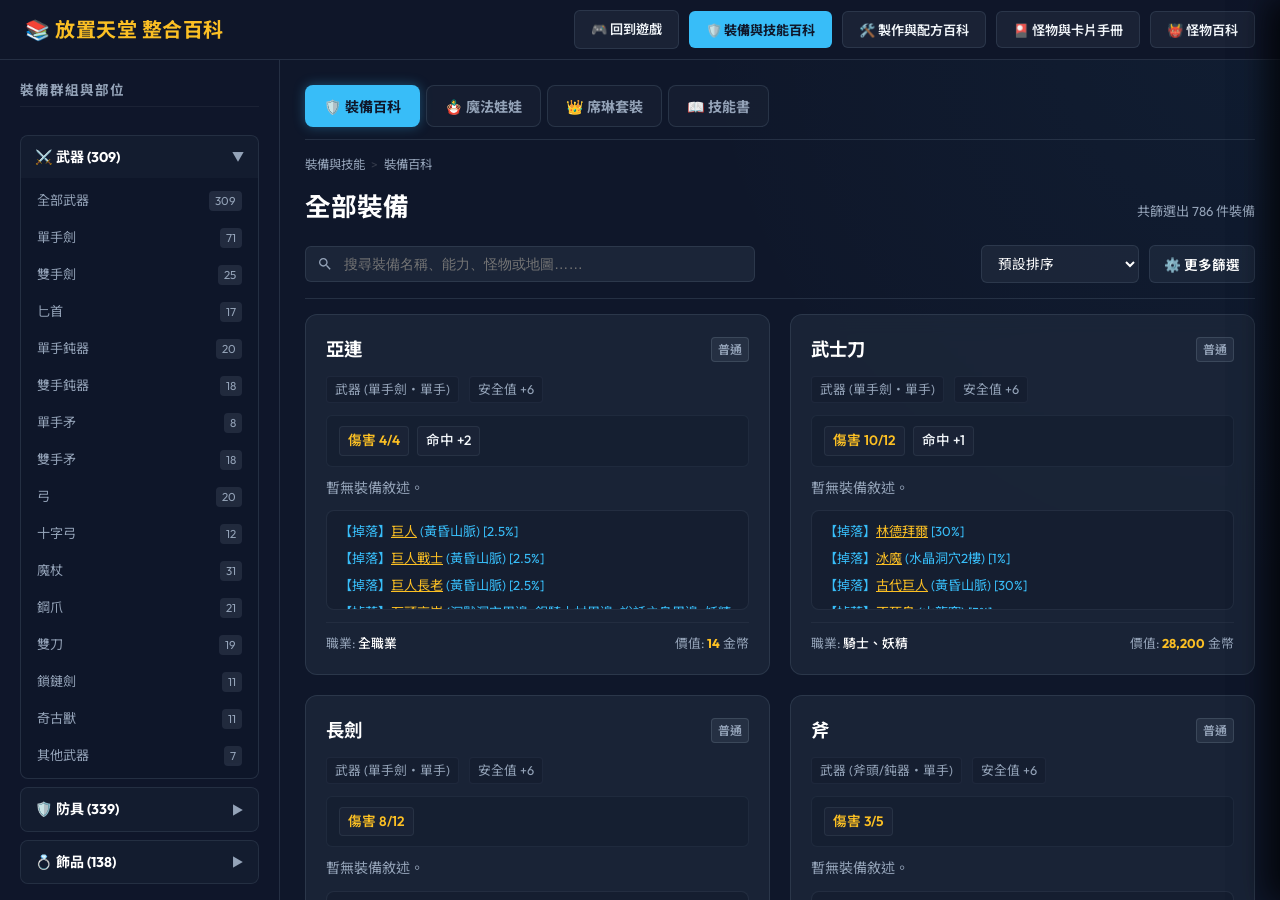
==== wiki.html @ 51f603db "feat(monster): enable monster wiki release candidate" ====
<!DOCTYPE html>
<html lang="zh-TW">
<head>
    <meta charset="UTF-8">
    <meta name="viewport" content="width=device-width, initial-scale=1.0">
    <title>放置天堂 整合百科全書</title>
    <link href="https://fonts.googleapis.com/css2?family=Outfit:wght@300;400;600;700&family=Noto+Sans+TC:wght@300;400;500;700&display=swap" rel="stylesheet">
    <style>

        :root {
            --bg-color: #0f172a;
            --panel-bg: rgba(30, 41, 59, 0.75);
            --border-color: rgba(71, 85, 105, 0.4);
            --text-color: #f1f5f9;
            --text-secondary: #94a3b8;
            --accent-gold: #fbbf24;
            --accent-relic: #38bdf8;
            --accent-legendary: #ea580c;
            --accent-skillbk: #a855f7;
            --accent-green: #34d399;
            --accent-blue: #38bdf8;
            --accent-rose: #f43f5e;
            --sidebar-width: 280px;
        }

        * {
            box-sizing: border-box;
            margin: 0;
            padding: 0;
        }

        body {
            font-family: 'Outfit', 'Noto Sans TC', sans-serif;
            background-color: var(--bg-color);
            color: var(--text-color);
            line-height: 1.6;
            display: flex;
            flex-direction: column;
            height: 100vh;
            overflow: hidden;
            background-image: radial-gradient(circle at top right, rgba(56, 189, 248, 0.04), transparent 600px);
        }

        /* Nav Header styles */
        .nav-header {
            height: 60px;
            background-color: rgba(15, 23, 42, 0.95);
            border-bottom: 1px solid var(--border-color);
            display: flex;
            justify-content: space-between;
            align-items: center;
            padding: 0 25px;
            flex-shrink: 0;
            z-index: 100;
        }

        .nav-header .brand {
            font-size: 1.25rem;
            font-weight: 700;
            color: var(--accent-gold);
            letter-spacing: 0.5px;
        }

        .nav-header .nav-links {
            display: flex;
            gap: 10px;
            align-items: center;
        }

        .nav-header .nav-btn {
            padding: 8px 16px;
            font-size: 0.82rem;
            font-weight: 600;
            text-decoration: none;
            background-color: rgba(71, 85, 105, 0.2);
            color: #f1f5f9;
            border-radius: 6px;
            border: 1px solid rgba(71, 85, 105, 0.4);
            display: inline-block;
            cursor: pointer;
            transition: all 0.2s;
            font-family: inherit;
        }

        .nav-header .nav-btn:hover {
            background-color: rgba(71, 85, 105, 0.4);
            border-color: rgba(71, 85, 105, 0.6);
        }

        .nav-header .nav-btn.active-tab-btn {
            background-color: var(--accent-blue);
            color: #0f172a;
            border-color: transparent;
            font-weight: 700;
        }

        /* Tab Pane styles */
        .tab-pane {
            display: none;
            height: calc(100vh - 60px);
            width: 100%;
            overflow: hidden;
        }

        .tab-pane.active {
            display: flex;
        }

        /* Common Wiki layout inside tabs */
        .wiki-container {
            display: flex;
            width: 100%;
            height: 100%;
        }

        /* Sidebar styles */
        aside.sidebar {
            width: var(--sidebar-width);
            background-color: rgba(15, 23, 42, 0.6);
            border-right: 1px solid var(--border-color);
            display: flex;
            flex-direction: column;
            height: 100%;
            overflow-y: auto;
            flex-shrink: 0;
            padding: 20px;
            gap: 20px;
            transition: all 0.3s ease;
        }

        .sidebar-title {
            font-size: 0.85rem;
            text-transform: uppercase;
            letter-spacing: 1px;
            color: var(--text-secondary);
            font-weight: 700;
            margin-bottom: 8px;
            border-bottom: 1px solid rgba(255, 255, 255, 0.05);
            padding-bottom: 4px;
        }

        /* Main Content styles */
        main.content-area {
            flex-grow: 1;
            padding: 25px;
            overflow-y: auto;
            height: 100%;
            display: flex;
            flex-direction: column;
        }

        .header-bar {
            display: flex;
            flex-direction: column;
            margin-bottom: 15px;
            border-bottom: 1px solid var(--border-color);
            padding-bottom: 15px;
            flex-shrink: 0;
            gap: 12px;
        }

        .breadcrumb {
            font-size: 0.78rem;
            color: var(--text-secondary);
            display: flex;
            align-items: center;
            gap: 6px;
        }

        .breadcrumb span.separator {
            color: rgba(255, 255, 255, 0.15);
        }

        .breadcrumb a {
            color: var(--text-secondary);
            text-decoration: none;
            cursor: pointer;
            transition: color 0.2s;
        }

        .breadcrumb a:hover {
            color: var(--accent-blue);
        }

        .breadcrumb span.current {
            color: var(--accent-blue);
            font-weight: 600;
        }

        .wiki-header-title {
            display: flex;
            justify-content: space-between;
            align-items: baseline;
            flex-wrap: wrap;
            gap: 10px;
        }

        .wiki-header-title h2 {
            font-size: 1.6rem;
            color: #fff;
            font-weight: 700;
        }

        .wiki-header-title span {
            font-size: 0.82rem;
            color: var(--text-secondary);
        }

        /* Search & Sort controls */
        .search-sort-bar {
            display: flex;
            justify-content: space-between;
            align-items: center;
            gap: 15px;
            flex-wrap: wrap;
            width: 100%;
            margin-top: 5px;
        }

        .search-box {
            position: relative;
            flex-grow: 1;
            max-width: 450px;
            min-width: 280px;
        }

        .search-box input {
            width: 100%;
            padding: 9px 12px;
            padding-left: 38px;
            background-color: rgba(30, 41, 59, 0.85);
            border: 1px solid var(--border-color);
            border-radius: 6px;
            color: #fff;
            font-size: 0.9rem;
            outline: none;
            transition: all 0.3s ease;
        }

        .search-box input:focus {
            border-color: var(--accent-blue);
            box-shadow: 0 0 8px rgba(56, 189, 248, 0.2);
        }

        .search-box svg {
            position: absolute;
            left: 12px;
            top: 50%;
            transform: translateY(-50%);
            fill: var(--text-secondary);
            width: 16px;
            height: 16px;
        }

        .sort-filter-controls {
            display: flex;
            gap: 10px;
            align-items: center;
        }

        .sort-select {
            padding: 8px 12px;
            background-color: rgba(30, 41, 59, 0.85);
            border: 1px solid var(--border-color);
            border-radius: 6px;
            color: #fff;
            font-size: 0.85rem;
            outline: none;
            cursor: pointer;
            transition: all 0.2s;
            font-family: inherit;
        }

        .sort-select:focus {
            border-color: var(--accent-blue);
        }

        .more-filter-btn {
            padding: 8px 14px;
            background-color: rgba(71, 85, 105, 0.2);
            border: 1px solid var(--border-color);
            border-radius: 6px;
            color: #fff;
            font-size: 0.85rem;
            font-weight: 600;
            cursor: pointer;
            transition: all 0.2s;
            display: flex;
            align-items: center;
            gap: 6px;
            font-family: inherit;
        }

        .more-filter-btn:hover {
            background-color: rgba(71, 85, 105, 0.4);
            border-color: var(--accent-blue);
        }

        /* Active Filter Chips Container */
        .active-filters-bar {
            display: flex;
            flex-wrap: wrap;
            align-items: center;
            gap: 8px;
            background-color: rgba(30, 41, 59, 0.35);
            border: 1px solid var(--border-color);
            border-radius: 8px;
            padding: 8px 12px;
            margin-top: 5px;
        }

        .active-filters-tags {
            display: flex;
            flex-wrap: wrap;
            gap: 6px;
        }

        .filter-chip {
            display: inline-flex;
            align-items: center;
            gap: 6px;
            background-color: rgba(56, 189, 248, 0.1);
            border: 1px solid rgba(56, 189, 248, 0.25);
            color: var(--accent-blue);
            padding: 3px 8px;
            border-radius: 6px;
            font-size: 0.78rem;
            font-weight: 600;
        }

        .filter-chip .remove-btn {
            cursor: pointer;
            font-size: 0.9rem;
            color: var(--text-secondary);
            display: inline-flex;
            align-items: center;
            justify-content: center;
            width: 14px;
            height: 14px;
            border-radius: 50%;
            transition: all 0.2s;
        }

        .filter-chip .remove-btn:hover {
            background-color: rgba(244, 63, 94, 0.2);
            color: var(--accent-rose);
        }

        .clear-all-filters-btn {
            font-size: 0.75rem;
            font-weight: 700;
            color: var(--accent-rose);
            background: transparent;
            border: none;
            cursor: pointer;
            padding: 2px 6px;
            transition: opacity 0.2s;
        }

        .clear-all-filters-btn:hover {
            opacity: 0.8;
            text-decoration: underline;
        }

        /* Category tabs switcher */
        .wiki-category-tabs {
            display: flex;
            gap: 6px;
            border-bottom: 1px solid var(--border-color);
            padding-bottom: 12px;
            margin-bottom: 15px;
            flex-wrap: wrap;
        }

        .category-btn {
            padding: 10px 18px;
            font-size: 0.88rem;
            font-weight: 700;
            background-color: rgba(30, 41, 59, 0.4);
            border: 1px solid var(--border-color);
            color: var(--text-secondary);
            border-radius: 8px;
            cursor: pointer;
            transition: all 0.2s ease;
            display: flex;
            align-items: center;
            gap: 8px;
            font-family: inherit;
        }

        .category-btn:hover {
            background-color: rgba(30, 41, 59, 0.8);
            color: #fff;
        }

        .category-btn.active {
            background-color: var(--accent-blue);
            color: #0f172a;
            border-color: transparent;
            box-shadow: 0 0 12px rgba(56, 189, 248, 0.35);
        }

        /* Sidebar Accordion Styles */
        .accordion-item {
            border: 1px solid var(--border-color);
            border-radius: 8px;
            background-color: rgba(15, 23, 42, 0.3);
            margin-bottom: 8px;
            overflow: hidden;
        }

        .accordion-header {
            padding: 10px 14px;
            display: flex;
            justify-content: space-between;
            align-items: center;
            cursor: pointer;
            font-weight: 700;
            color: #fff;
            background-color: rgba(30, 41, 59, 0.35);
            transition: background-color 0.2s ease;
            font-size: 0.88rem;
        }

        .accordion-header:hover {
            background-color: rgba(30, 41, 59, 0.6);
        }

        .accordion-header .chevron {
            font-size: 0.75rem;
            transition: transform 0.2s ease;
            color: var(--text-secondary);
        }

        .accordion-item.collapsed .accordion-content {
            display: none;
        }

        .accordion-item.collapsed .chevron {
            transform: rotate(-90deg);
        }

        .accordion-content {
            padding: 4px 0;
        }

        .accordion-content .subcat-item {
            padding: 8px 16px;
            font-size: 0.82rem;
            color: var(--text-secondary);
            cursor: pointer;
            transition: all 0.2s ease;
            display: flex;
            justify-content: space-between;
            align-items: center;
        }

        .accordion-content .subcat-item:hover {
            background-color: rgba(30, 41, 59, 0.4);
            color: #fff;
        }

        .accordion-content .subcat-item.active {
            background-color: rgba(56, 189, 248, 0.1);
            color: var(--accent-blue);
            font-weight: 600;
        }

        .accordion-content .subcat-item-count {
            font-size: 0.72rem;
            background-color: rgba(148, 163, 184, 0.15);
            color: var(--text-secondary);
            padding: 1px 6px;
            border-radius: 4px;
        }

        /* Nested Accordion Inside Armor (for offhand) */
        .accordion-nested-item {
            border-top: 1px dashed rgba(71, 85, 105, 0.2);
            margin-top: 4px;
        }

        .accordion-nested-header {
            padding: 8px 16px;
            cursor: pointer;
            font-weight: 600;
            font-size: 0.8rem;
            color: var(--text-secondary);
            display: flex;
            justify-content: space-between;
            align-items: center;
            transition: color 0.2s;
        }

        .accordion-nested-header:hover {
            color: #fff;
        }

        .accordion-nested-header .chevron {
            font-size: 0.7rem;
            transition: transform 0.2s ease;
        }

        .accordion-nested-item.collapsed .accordion-nested-content {
            display: none;
        }

        .accordion-nested-item.collapsed .chevron {
            transform: rotate(-90deg);
        }

        .accordion-nested-content {
            padding-bottom: 4px;
        }

        .accordion-nested-content .subcat-item {
            padding-left: 28px;
        }

        /* Class Checkboxes */
        .class-checkbox-group {
            display: flex;
            flex-direction: column;
            gap: 8px;
            background-color: rgba(15, 23, 42, 0.2);
            border: 1px solid var(--border-color);
            border-radius: 8px;
            padding: 12px;
        }

        .class-checkbox-label {
            display: flex;
            align-items: center;
            gap: 10px;
            cursor: pointer;
            font-size: 0.85rem;
            color: var(--text-secondary);
            transition: color 0.2s;
            user-select: none;
        }

        .class-checkbox-label:hover {
            color: #fff;
        }

        .class-checkbox-label input[type="checkbox"] {
            appearance: none;
            width: 16px;
            height: 16px;
            border: 1px solid var(--border-color);
            border-radius: 4px;
            outline: none;
            background-color: rgba(15, 23, 42, 0.5);
            cursor: pointer;
            position: relative;
            transition: all 0.2s;
        }

        .class-checkbox-label input[type="checkbox"]:checked {
            background-color: var(--accent-blue);
            border-color: transparent;
        }

        .class-checkbox-label input[type="checkbox"]:checked::after {
            content: '✓';
            position: absolute;
            top: 50%;
            left: 50%;
            transform: translate(-50%, -50%);
            color: #0f172a;
            font-size: 0.75rem;
            font-weight: 900;
        }

        /* Drawer overlay & structure for Advanced Filters */
        .drawer-overlay {
            position: fixed;
            top: 0;
            left: 0;
            width: 100%;
            height: 100%;
            background-color: rgba(2, 6, 23, 0.7);
            z-index: 1000;
            opacity: 0;
            visibility: hidden;
            transition: all 0.3s ease;
        }

        .drawer-overlay.active {
            opacity: 1;
            visibility: visible;
        }

        .drawer {
            position: fixed;
            top: 0;
            right: -450px;
            width: 450px;
            height: 100%;
            background-color: rgba(15, 23, 42, 0.95);
            border-left: 1px solid var(--border-color);
            box-shadow: -10px 0 30px rgba(0, 0, 0, 0.5);
            z-index: 1001;
            transition: all 0.3s cubic-bezier(0.16, 1, 0.3, 1);
            display: flex;
            flex-direction: column;
            backdrop-filter: blur(15px);
        }

        .drawer.active {
            right: 0;
        }

        .drawer-header {
            padding: 20px;
            border-bottom: 1px solid var(--border-color);
            display: flex;
            justify-content: space-between;
            align-items: center;
        }

        .drawer-title {
            font-size: 1.1rem;
            font-weight: 700;
            color: var(--accent-gold);
        }

        .drawer-close {
            cursor: pointer;
            font-size: 1.5rem;
            color: var(--text-secondary);
            transition: color 0.2s;
        }

        .drawer-close:hover {
            color: #fff;
        }

        .drawer-content {
            padding: 20px;
            overflow-y: auto;
            flex-grow: 1;
        }

        /* Advanced Filter Section inside Drawer */
        .filter-section {
            margin-bottom: 20px;
        }

        .filter-section-title {
            font-size: 0.88rem;
            font-weight: 700;
            color: #fff;
            margin-bottom: 10px;
            display: flex;
            justify-content: space-between;
            align-items: center;
        }

        .filter-options-grid {
            display: grid;
            grid-template-columns: repeat(2, 1fr);
            gap: 8px;
        }

        .filter-option-label {
            display: flex;
            align-items: center;
            gap: 8px;
            cursor: pointer;
            font-size: 0.82rem;
            color: var(--text-secondary);
            user-select: none;
            transition: color 0.2s;
        }

        .filter-option-label:hover {
            color: #fff;
        }

        .filter-option-label input {
            appearance: none;
            width: 14px;
            height: 14px;
            border: 1px solid var(--border-color);
            border-radius: 3px;
            outline: none;
            background-color: rgba(15, 23, 42, 0.5);
            cursor: pointer;
            position: relative;
        }

        .filter-option-label input:checked {
            background-color: var(--accent-blue);
            border-color: transparent;
        }

        .filter-option-label input:checked::after {
            content: '✓';
            position: absolute;
            top: 50%;
            left: 50%;
            transform: translate(-50%, -50%);
            color: #0f172a;
            font-size: 0.68rem;
            font-weight: 900;
        }

        /* Equip grid & cards styling */
        #tab-content-equip .equip-grid {
            display: grid;
            grid-template-columns: repeat(auto-fill, minmax(360px, 1fr));
            gap: 20px;
        }

        #tab-content-equip .equip-card {
            background-color: var(--panel-bg);
            border: 1px solid var(--border-color);
            border-radius: 12px;
            padding: 20px;
            display: flex;
            flex-direction: column;
            gap: 12px;
            backdrop-filter: blur(10px);
            transition: all 0.2s ease;
            position: relative;
            cursor: pointer;
        }

        #tab-content-equip .equip-card:hover {
            transform: translateY(-2px);
            box-shadow: 0 8px 24px rgba(0, 0, 0, 0.4);
            border-color: rgba(56, 189, 248, 0.6);
        }

        #tab-content-equip .equip-card.legendary {
            border-color: var(--accent-legendary);
            box-shadow: 0 4px 15px rgba(234, 88, 12, 0.1);
        }
        #tab-content-equip .equip-card.legendary:hover {
            border-color: #f97316;
            box-shadow: 0 4px 20px rgba(234, 88, 12, 0.25);
        }

        #tab-content-equip .equip-card.relic {
            border-color: var(--accent-relic);
            box-shadow: 0 4px 15px rgba(56, 189, 248, 0.1);
        }
        #tab-content-equip .equip-card.relic:hover {
            border-color: #0ea5e9;
            box-shadow: 0 4px 20px rgba(56, 189, 248, 0.25);
        }

        #tab-content-equip .equip-card.skillbk {
            border-color: rgba(168, 85, 247, 0.5);
            box-shadow: 0 4px 15px rgba(168, 85, 247, 0.1);
        }
        #tab-content-equip .equip-card.skillbk:hover {
            border-color: #a855f7;
            box-shadow: 0 4px 20px rgba(168, 85, 247, 0.25);
        }

        #tab-content-equip .equip-card.legendary .equip-name {
            color: #f97316;
            text-shadow: 0 0 10px rgba(249, 115, 22, 0.2);
        }

        #tab-content-equip .equip-card.relic .equip-name {
            color: var(--accent-relic);
            text-shadow: 0 0 10px rgba(56, 189, 248, 0.2);
        }

        #tab-content-equip .equip-card.skillbk .equip-name {
            color: #c084fc;
            text-shadow: 0 0 10px rgba(168, 85, 247, 0.2);
        }

        #tab-content-equip .equip-name {
            font-size: 1.15rem;
            font-weight: 700;
            color: #fff;
        }

        #tab-content-equip .equip-header {
            display: flex;
            justify-content: space-between;
            align-items: center;
        }

        #tab-content-equip .badge {
            display: inline-block;
            padding: 2px 6px;
            font-size: 0.75rem;
            border-radius: 4px;
            font-weight: 600;
        }

        #tab-content-equip .badge.rarity-legendary { background-color: rgba(234, 88, 12, 0.15); color: #f97316; border: 1px solid rgba(234, 88, 12, 0.3); }
        #tab-content-equip .badge.rarity-relic { background-color: rgba(56, 189, 248, 0.15); color: var(--accent-relic); border: 1px solid rgba(56, 189, 248, 0.3); }
        #tab-content-equip .badge.rarity-skillbk { background-color: rgba(168, 85, 247, 0.15); color: #c084fc; border: 1px solid rgba(168, 85, 247, 0.3); }
        #tab-content-equip .badge.rarity-common { background-color: rgba(148, 163, 184, 0.1); color: var(--text-secondary); border: 1px solid rgba(148, 163, 184, 0.2); }

        #tab-content-equip .equip-meta {
            display: flex;
            gap: 10px;
            font-size: 0.8rem;
            color: var(--text-secondary);
        }

        #tab-content-equip .meta-tag {
            background-color: rgba(15, 23, 42, 0.4);
            padding: 2px 8px;
            border-radius: 4px;
            border: 1px solid rgba(71, 85, 105, 0.2);
        }

        #tab-content-equip .equip-stats {
            background-color: rgba(15, 23, 42, 0.3);
            border: 1px solid rgba(71, 85, 105, 0.2);
            border-radius: 6px;
            padding: 10px 12px;
            display: flex;
            flex-wrap: wrap;
            gap: 8px;
            font-size: 0.85rem;
        }

        #tab-content-equip .stat-badge {
            background-color: rgba(30, 41, 59, 0.6);
            border: 1px solid rgba(71, 85, 105, 0.3);
            padding: 3px 8px;
            border-radius: 4px;
            font-weight: 500;
        }

        #tab-content-equip .stat-badge.main {
            color: var(--accent-gold);
            font-weight: 600;
        }

        #tab-content-equip .equip-desc {
            font-size: 0.88rem;
            color: var(--text-secondary);
            line-height: 1.4;
        }

        #tab-content-equip .equip-sources {
            background-color: rgba(15, 23, 42, 0.4);
            border: 1px solid rgba(71, 85, 105, 0.3);
            border-radius: 8px;
            padding: 10px 12px;
            font-size: 0.82rem;
            color: #38bdf8;
            display: flex;
            flex-direction: column;
            gap: 6px;
            max-height: 100px;
            overflow-y: auto;
        }

        #tab-content-equip .equip-sources::-webkit-scrollbar {
            width: 4px;
        }

        #tab-content-equip .equip-sources::-webkit-scrollbar-track {
            background: transparent;
        }

        #tab-content-equip .equip-sources::-webkit-scrollbar-thumb {
            background: #334155;
            border-radius: 2px;
        }

        #tab-content-equip .equip-footer {
            display: flex;
            justify-content: space-between;
            align-items: center;
            font-size: 0.8rem;
            color: var(--text-secondary);
            border-top: 1px solid rgba(71, 85, 105, 0.2);
            padding-top: 10px;
            margin-top: auto;
        }

        #tab-content-equip .footer-price span {
            color: var(--accent-gold);
            font-weight: 700;
        }

        /* Detail Modal overlay & structure */
        .modal-overlay {
            position: fixed;
            top: 0;
            left: 0;
            width: 100%;
            height: 100%;
            background-color: rgba(2, 6, 23, 0.8);
            z-index: 2000;
            opacity: 0;
            visibility: hidden;
            transition: all 0.3s ease;
        }
        .modal-overlay.active {
            opacity: 1;
            visibility: visible;
        }
        .detail-modal {
            position: fixed;
            top: 50%;
            left: 50%;
            transform: translate(-50%, -50%) scale(0.9);
            width: 600px;
            max-width: 90%;
            max-height: 85vh;
            background-color: rgba(15, 23, 42, 0.95);
            border: 1px solid var(--border-color);
            box-shadow: 0 20px 50px rgba(0, 0, 0, 0.8);
            z-index: 2001;
            border-radius: 12px;
            transition: all 0.3s cubic-bezier(0.16, 1, 0.3, 1);
            opacity: 0;
            visibility: hidden;
            display: flex;
            flex-direction: column;
            backdrop-filter: blur(20px);
        }
        .detail-modal.active {
            transform: translate(-50%, -50%) scale(1);
            opacity: 1;
            visibility: visible;
        }
        .modal-header {
            padding: 20px;
            border-bottom: 1px solid var(--border-color);
            display: flex;
            justify-content: space-between;
            align-items: center;
        }
        .modal-title {
            font-size: 1.25rem;
            font-weight: 700;
            color: #fff;
        }
        .modal-close {
            cursor: pointer;
            font-size: 1.5rem;
            color: var(--text-secondary);
            transition: color 0.2s;
        }
        .modal-close:hover {
            color: #fff;
        }
        .modal-content {
            padding: 20px;
            overflow-y: auto;
            flex-grow: 1;
            display: flex;
            flex-direction: column;
            gap: 15px;
        }

        /* Shilen Set Cards Special Styling */
        .set-parts-grid {
            display: grid;
            grid-template-columns: repeat(2, 1fr);
            gap: 8px;
            background-color: rgba(15, 23, 42, 0.25);
            border: 1px solid var(--border-color);
            border-radius: 8px;
            padding: 10px;
            margin-top: 6px;
        }
        .set-part-checkbox {
            display: flex;
            align-items: center;
            gap: 8px;
            font-size: 0.8rem;
            color: var(--text-secondary);
            cursor: pointer;
            user-select: none;
        }
        .set-part-checkbox.owned {
            color: var(--accent-gold);
            font-weight: 600;
        }
        .set-part-checkbox input {
            cursor: pointer;
        }
        .set-bonuses-box {
            font-size: 0.82rem;
            color: var(--text-secondary);
            line-height: 1.4;
            display: flex;
            flex-direction: column;
            gap: 4px;
        }
        .set-bonus-item.active-bonus {
            color: var(--accent-gold);
            font-weight: bold;
            background-color: rgba(251, 191, 36, 0.08);
            border: 1px solid rgba(251, 191, 36, 0.15);
            padding: 2px 6px;
            border-radius: 4px;
        }

        /* Mobile drawer toggle */
        .mobile-filter-bar {
            display: none;
            width: 100%;
            gap: 8px;
            margin-bottom: 12px;
        }
        .mobile-tab-btn {
            flex: 1;
            padding: 8px;
            background-color: rgba(30, 41, 59, 0.7);
            border: 1px solid var(--border-color);
            border-radius: 6px;
            color: #fff;
            font-size: 0.85rem;
            font-weight: 600;
            cursor: pointer;
        }

        @media (max-width: 1024px) {
            aside.sidebar {
                position: fixed;
                top: 60px;
                left: -300px;
                width: 300px;
                height: calc(100vh - 60px);
                z-index: 500;
                background-color: rgba(15, 23, 42, 0.98);
                box-shadow: 10px 0 30px rgba(0, 0, 0, 0.5);
            }
            aside.sidebar.active {
                left: 0;
            }
            .mobile-filter-bar {
                display: flex;
            }
            #tab-content-equip .equip-grid {
                grid-template-columns: repeat(auto-fill, minmax(320px, 1fr));
            }
        }

        @media (max-width: 640px) {
            #tab-content-equip .equip-grid {
                grid-template-columns: 1fr;
            }
            .nav-header .brand {
                font-size: 1.05rem;
            }
            .nav-header .nav-links {
                gap: 5px;
            }
            .nav-header .nav-btn {
                padding: 6px 10px;
                font-size: 0.75rem;
            }
            .search-sort-bar {
                flex-direction: column;
                align-items: stretch;
            }
            .search-box {
                max-width: 100%;
                width: 100%;
            }
            .sort-filter-controls {
                width: 100%;
            }
            .sort-select {
                flex-grow: 1;
            }
            .active-filters-bar {
                overflow-x: auto;
                white-space: nowrap;
                flex-wrap: nowrap;
            }
            .active-filters-tags {
                flex-wrap: nowrap;
            }
        }
    </style>
</head>
<body>

    <!-- Shared Header Navigation -->
    <header class="nav-header">
        <div class="brand">📚 放置天堂 整合百科</div>
        <div class="nav-links">
            <a href="https://shines871.github.io/idle-lineage-class/" class="nav-btn">🎮 回到遊戲</a>
            <button onclick="switchTab('equip')" id="btn-tab-equip" class="nav-btn active-tab-btn">🛡️ 裝備與技能百科</button>
            <button onclick="switchTab('craft')" id="btn-tab-craft" class="nav-btn">🛠️ 製作與配方百科</button>
            <button onclick="switchTab('cards')" id="btn-tab-cards" class="nav-btn">🎴 怪物與卡片手冊</button>
            <button onclick="switchTab('monster')" id="btn-tab-monster" class="nav-btn" hidden>👹 怪物百科</button>
        </div>
    </header>

    <!-- ------------------ TAB 1: EQUIP WIKI PANE ------------------ -->
    <div id="tab-content-equip" class="tab-pane active">
        <div class="wiki-container">
            <aside class="sidebar" id="wiki-sidebar-pane">
                <!-- Sidebar content will be dynamically generated by JS depending on category -->
            </aside>

            <main class="content-area">
                <!-- Category Switcher Tabs -->
                <div class="wiki-category-tabs">
                    <button class="category-btn active" id="cat-btn-equipment" onclick="setWikiCategory('equipment')">🛡️ 裝備百科</button>
                    <button class="category-btn" id="cat-btn-doll" onclick="setWikiCategory('doll')">🪆 魔法娃娃</button>
                    <button class="category-btn" id="cat-btn-set" onclick="setWikiCategory('set')">👑 席琳套裝</button>
                    <button class="category-btn" id="cat-btn-skillbook" onclick="setWikiCategory('skillbook')">📖 技能書</button>
                </div>

                <!-- Mobile Filter Toggles -->
                <div class="mobile-filter-bar">
                    <button class="mobile-tab-btn" onclick="toggleMobileSidebar(true)">📂 展開分類過濾</button>
                </div>

                <div class="header-bar">
                    <!-- Breadcrumbs -->
                    <div class="breadcrumb" id="wiki-breadcrumbs">
                        <span>裝備百科</span>
                    </div>

                    <!-- Title & Count -->
                    <div class="wiki-header-title">
                        <h2 id="wiki-title-text">全部裝備</h2>
                        <span id="equip-count-display">共載入 0 件項目</span>
                    </div>

                    <!-- Search & Sort Controls -->
                    <div class="search-sort-bar">
                        <div class="search-box">
                            <svg viewBox="0 0 24 24"><path d="M15.5 14h-.79l-.28-.27C15.41 12.59 16 11.11 16 9.5 16 5.91 13.09 3 9.5 3S3 5.91 3 9.5 5.91 16 9.5 16c1.61 0 3.09-.59 4.23-1.57l.27.28v.79l5 4.99L20.49 19l-4.99-5zm-6 0C7.01 14 5 11.99 5 9.5S7.01 5 9.5 5 14 7.01 14 9.5 11.99 14 9.5 14z"/></svg>
                            <input type="text" id="search-equip" placeholder="搜尋裝備名稱、能力、怪物或地圖……" oninput="onSearchInput()">
                        </div>
                        <div class="sort-filter-controls">
                            <select id="equip-sort" class="sort-select" onchange="onSortChange()">
                                <option value="default">預設排序</option>
                                <option value="name_az">名稱 A–Z</option>
                                <option value="rarity_high">稀有度 (高→低)</option>
                                <option value="price_high">基礎價值由高到低</option>
                            </select>
                            <button class="more-filter-btn" id="more-filter-btn" onclick="openAdvancedFilterDrawer()">
                                <span>⚙️ 更多篩選</span>
                            </button>
                        </div>
                    </div>

                    <!-- Active Filter Chips -->
                    <div class="active-filters-bar" id="active-filters-bar" style="display: none;">
                        <div class="active-filters-tags" id="active-filters-tags"></div>
                        <button class="clear-all-filters-btn" onclick="clearAllFilters()">清除全部</button>
                    </div>
                </div>

                <div class="equip-grid" id="equip-items-list">
                    <!-- Cards will load here -->
                </div>
            </main>
        </div>
    </div>

    <!-- Advanced Filter Drawer -->
    <div class="drawer-overlay" id="adv-filter-overlay" onclick="closeAdvancedFilterDrawer()"></div>
    <div class="drawer" id="adv-filter-drawer">
        <div class="drawer-header">
            <span class="drawer-title">⚙️ 進階過濾條件</span>
            <span class="drawer-close" onclick="closeAdvancedFilterDrawer()">&times;</span>
        </div>
        <div class="drawer-content" id="adv-filter-content">
            <!-- Dynamic Advanced Filters -->
        </div>
        <div class="drawer-footer" style="padding: 15px 20px; border-top: 1px solid var(--border-color); display: flex; justify-content: space-between; background-color: rgba(15,23,42,0.95); flex-shrink: 0;">
            <button onclick="resetAdvancedFilters()" style="padding: 8px 15px; border-radius: 6px; border: 1px solid var(--border-color); background: transparent; color: var(--text-secondary); cursor: pointer; font-family: inherit; font-size: 0.85rem;">重設篩選</button>
            <button onclick="applyAdvancedFilters()" style="padding: 8px 20px; border-radius: 6px; background-color: var(--accent-blue); border: none; color: #0f172a; font-weight: 700; cursor: pointer; font-family: inherit; font-size: 0.85rem;">確定套用</button>
        </div>
    </div>

    <!-- Details Modal Overlay -->
    <div class="modal-overlay" id="detail-modal-overlay" onclick="closeDetailModal()"></div>
    <div class="detail-modal" id="detail-modal">
        <div class="modal-header">
            <span class="modal-title" id="detail-modal-title">裝備資料詳情</span>
            <span class="modal-close" onclick="closeDetailModal()">&times;</span>
        </div>
        <div class="modal-content" id="detail-modal-content">
            <!-- Detailed item info -->
        </div>
    </div>
    <!-- ------------------ TAB 2: CRAFT WIKI PANE ------------------ -->
    <div id="tab-content-craft" class="tab-pane">
        <div class="wiki-container">
            <aside class="sidebar">
                <div class="sidebar-title">製作 NPC</div>
                <div style="display: flex; flex-direction: column; gap: 4px; height: 100%; overflow-y: auto;" id="craft-npc-list">
                    <!-- NPC list dynamically generated -->
                </div>
            </aside>

            <main class="content-area">
                <div class="header-bar">
                    <div class="wiki-title">
                        <h2 id="craft-npc-title">製作與配方資料庫</h2>
                        <span id="craft-npc-desc">請從左側選擇製作大師 NPC</span>
                    </div>
                    <div class="search-box">
                        <svg viewBox="0 0 24 24"><path d="M15.5 14h-.79l-.28-.27C15.41 12.59 16 11.11 16 9.5 16 5.91 13.09 3 9.5 3S3 5.91 3 9.5 5.91 16 9.5 16c1.61 0 3.09-.59 4.23-1.57l.27.28v.79l5 4.99L20.49 19l-4.99-5zm-6 0C7.01 14 5 11.99 5 9.5S7.01 5 9.5 5 14 7.01 14 9.5 11.99 14 9.5 14z"/></svg>
                        <input type="text" id="search-craft" placeholder="搜尋配方成品、材料名稱..." oninput="filterCraftRecipes()">
                    </div>
                </div>

                <div class="recipe-list" id="craft-recipes-list">
                    <!-- Recipes will render here -->
                </div>
            </main>
        </div>
    </div>

    <!-- ------------------ TAB 3: CARDS GUIDE PANE ------------------ -->
    <div id="tab-content-cards" class="tab-pane">
        <div class="wiki-container">
            <aside class="sidebar">
                <div class="sidebar-title">卡片收集套裝地區</div>
                <div style="display: flex; flex-direction: column; gap: 4px; height: 100%; overflow-y: auto;" id="cards-region-list">
                    <!-- Card region list dynamically generated -->
                </div>
            </aside>

            <main class="content-area">
                <div class="header-bar">
                    <div class="wiki-title">
                        <h2>怪物與卡片手冊</h2>
                        <span>查看怪物屬性、掉落物與卡片收集屬性加成</span>
                    </div>
                    <div class="search-box">
                        <svg viewBox="0 0 24 24"><path d="M15.5 14h-.79l-.28-.27C15.41 12.59 16 11.11 16 9.5 16 5.91 13.09 3 9.5 3S3 5.91 3 9.5 5.91 16 9.5 16c1.61 0 3.09-.59 4.23-1.57l.27.28v.79l5 4.99L20.49 19l-4.99-5zm-6 0C7.01 14 5 11.99 5 9.5S7.01 5 9.5 5 14 7.01 14 9.5 11.99 14 9.5 14z"/></svg>
                        <input type="text" id="search-cards" placeholder="搜尋怪物、掉落道具或地圖名稱..." oninput="filterCardsGlobal()">
                    </div>
                </div>

                <!-- Regions / Mobs list container -->
                <div id="cards-content-wrapper">
                    <!-- Selected Region Details or Search Results will render here -->
                </div>
            </main>
        </div>
    </div>

    <!-- ------------------ MONSTER WIKI PANE ------------------ -->
    <div id="tab-content-monster" class="tab-pane">
        <div class="wiki-container">
            <aside class="sidebar">
                <div class="sidebar-title">怪物／掉落查詢結果</div>
                <div id="monster-search-results"></div>
            </aside>
            <main class="content-area">
                <div class="header-bar">
                    <div class="wiki-title">
                        <h2>怪物百科</h2>
                        <span>查詢怪物、地圖與遊戲基礎掉落</span>
                    </div>
                    <div class="search-box">
                        <svg viewBox="0 0 24 24"><path d="M15.5 14h-.79l-.28-.27C15.41 12.59 16 11.11 16 9.5 16 5.91 13.09 3 9.5 3S3 5.91 3 9.5 5.91 16 9.5 16c1.61 0 3.09-.59 4.23-1.57l.27.28v.79l5 4.99L20.49 19l-4.99-5zm-6 0C7.01 14 5 11.99 5 9.5S7.01 5 9.5 5 14 7.01 14 9.5 11.99 14 9.5 14z"/></svg>
                        <input type="text" id="search-monster" placeholder="搜尋怪物名稱或 Monster ID">
                    </div>
                </div>
                <div id="monster-search-modes" role="group" aria-label="怪物百科搜尋模式">
                    <button type="button" class="category-btn" data-monster-mode="monster">怪物</button>
                    <button type="button" class="category-btn" data-monster-mode="drop">掉落物</button>
                </div>
                <div class="recipe-list" id="monster-detail">
                    <p>請搜尋並選擇怪物。</p>
                </div>
            </main>
        </div>
    </div>

    <!-- Shared Material Drops Drawer -->
    <div class="drawer-overlay" id="drawer-overlay" onclick="closeDrawer()"></div>
    <div class="drawer" id="drawer">
        <div class="drawer-header">
            <span class="drawer-title" id="drawer-title">材料掉落來源</span>
            <span class="drawer-close" onclick="closeDrawer()">&times;</span>
        </div>
        <div class="drawer-content" id="drawer-content">
            <!-- Dynamic drops -->
        </div>
    </div>

    <!-- Databases embedded from python -->
    <script src="./js/wiki-craft-data.js"></script>
    <script src="./js/wiki-data-core.js"></script>
    <script src="./js/wiki-data-core-craft-adapter.js"></script>
    <script src="./js/wiki-monster-data.js"></script>
    <script src="./js/wiki-monster-view.js"></script>
    <script>
        window.CRAFT_WIKI_PHASE1_ENABLED = false;
        window.WIKI_DATA_CORE_ENABLED = false;
        window.MONSTER_UI_ENABLED = true;

        let craftWikiInitializationPromise = null;
        let legacyCraftWikiInitialized = false;
        let craftPhase1FallbackNoticeShown = false;
        let wikiDataCoreRegistrationPromise = null;

        function setCraftPhase1TestState(mode, ready) {
            const root = document.documentElement;
            root.dataset.craftPhase1Mode = mode;
            root.dataset.craftPhase1Ready = String(ready);
            if (window.CraftWikiData) {
                const state = window.CraftWikiData.getState();
                root.dataset.craftPhase1IndexCounts = JSON.stringify(state.indexCounts);
                root.dataset.craftPhase1OptionalErrors = String(state.optionalErrors.length);
            }
        }

        function isCraftPhase1Enabled() {
            const testValue = new URLSearchParams(window.location.search).get('craftPhase1');
            return window.CRAFT_WIKI_PHASE1_ENABLED === true || testValue === '1';
        }

        function isWikiDataCoreEnabled() {
            const testValue = new URLSearchParams(window.location.search).get('wikiDataCore');
            return window.WIKI_DATA_CORE_ENABLED === true || testValue === '1';
        }

        function isMonsterUIEnabled() {
            return window.MONSTER_UI_ENABLED === true || new URLSearchParams(window.location.search).get('monsterUI') === '1';
        }

        function registerCraftAdapterIfEnabled() {
            if (wikiDataCoreRegistrationPromise) return wikiDataCoreRegistrationPromise;
            wikiDataCoreRegistrationPromise = Promise.resolve().then(() => {
                const root = document.documentElement;
                if (!isWikiDataCoreEnabled()) {
                    root.dataset.wikiDataCoreMode = 'disabled';
                    root.dataset.wikiDataCoreReady = 'false';
                    return false;
                }
                const registered = window.WikiDataCore.registerCraftAdapter(window.CraftWikiData);
                const status = window.WikiDataCore.getDatasetStatus('craft');
                root.dataset.wikiDataCoreMode = registered ? 'craft-adapter' : 'not-ready';
                root.dataset.wikiDataCoreReady = String(status.ready);
                root.dataset.wikiDataCoreRepositories = window.WikiDataCore.listRepositories().join(',');
                root.dataset.wikiDataCoreDiagnostics = String(
                    window.WikiDataCore.diagnostics.count({ dataset: 'craft' })
                );
                return registered;
            });
            return wikiDataCoreRegistrationPromise;
        }

        function initLegacyCraftWikiOnce() {
            if (legacyCraftWikiInitialized) return;
            legacyCraftWikiInitialized = true;
            initCraftWiki();
        }

        function showCraftPhase1FallbackNotice() {
            if (craftPhase1FallbackNoticeShown) return;
            craftPhase1FallbackNoticeShown = true;
            const description = document.getElementById('craft-npc-desc');
            if (description) {
                description.textContent += ' | 目前資料載入失敗，已切換回舊版製作資料顯示。';
            }
        }

        function initCraftWikiWithFallback() {
            if (craftWikiInitializationPromise) return craftWikiInitializationPromise;
            craftWikiInitializationPromise = (async () => {
                if (!isCraftPhase1Enabled()) {
                    initLegacyCraftWikiOnce();
                    setCraftPhase1TestState('legacy', false);
                    return { mode: 'legacy', ready: false };
                }
                try {
                    const ready = await window.CraftWikiData.load();
                    initLegacyCraftWikiOnce();
                    if (!ready) {
                        showCraftPhase1FallbackNotice();
                        setCraftPhase1TestState('fallback', false);
                        return { mode: 'fallback', ready: false };
                    }
                    setCraftPhase1TestState('phase1-data-only', true);
                    return { mode: 'phase1-data-only', ready: true };
                } catch (error) {
                    console.error('CraftWikiData: initialization failed', error);
                    initLegacyCraftWikiOnce();
                    showCraftPhase1FallbackNotice();
                    setCraftPhase1TestState('fallback', false);
                    return { mode: 'fallback', ready: false };
                }
            })();
            return craftWikiInitializationPromise;
        }
        const CRAFT_DATA = {"CRAFT_RECIPES": {"npc_sebas": [{"result": "acc_ring_magic", "yield": 1, "req": [{"id": "mat_unicorn_horn", "cnt": 5}, {"id": "mat_moonlight_breath", "cnt": 1}, {"id": "new_item_164", "cnt": 50}, {"id": "new_item_150", "cnt": 30}, {"id": "new_item_159", "cnt": 5}, {"id": "new_item_156", "cnt": 5}, {"id": "new_item_162", "cnt": 5}, {"id": "new_item_153", "cnt": 5}, {"id": "gold", "cnt": 2000000}]}, {"result": "acc_ring_str", "yield": 1, "req": [{"id": "mat_unicorn_horn", "cnt": 5}, {"id": "mat_moonlight_breath", "cnt": 1}, {"id": "new_item_164", "cnt": 50}, {"id": "new_item_150", "cnt": 30}, {"id": "new_item_159", "cnt": 5}, {"id": "new_item_156", "cnt": 5}, {"id": "new_item_162", "cnt": 5}, {"id": "new_item_153", "cnt": 5}, {"id": "gold", "cnt": 2000000}]}, {"result": "acc_ring_dex", "yield": 1, "req": [{"id": "mat_unicorn_horn", "cnt": 5}, {"id": "mat_moonlight_breath", "cnt": 1}, {"id": "new_item_164", "cnt": 50}, {"id": "new_item_150", "cnt": 30}, {"id": "new_item_159", "cnt": 5}, {"id": "new_item_156", "cnt": 5}, {"id": "new_item_162", "cnt": 5}, {"id": "new_item_153", "cnt": 5}, {"id": "gold", "cnt": 2000000}]}, {"result": "acc_ring_int", "yield": 1, "req": [{"id": "mat_unicorn_horn", "cnt": 5}, {"id": "mat_moonlight_breath", "cnt": 1}, {"id": "new_item_164", "cnt": 50}, {"id": "new_item_150", "cnt": 30}, {"id": "new_item_159", "cnt": 5}, {"id": "new_item_156", "cnt": 5}, {"id": "new_item_162", "cnt": 5}, {"id": "new_item_153", "cnt": 5}, {"id": "gold", "cnt": 2000000}]}, {"result": "acc_belt_fire", "yield": 1, "req": [{"id": "new_item_181", "cnt": 1}, {"id": "new_item_192", "cnt": 3}, {"id": "new_item_165", "cnt": 5}]}, {"result": "acc_belt_water", "yield": 1, "req": [{"id": "new_item_181", "cnt": 1}, {"id": "new_item_190", "cnt": 3}, {"id": "new_item_165", "cnt": 5}]}, {"result": "acc_belt_earth", "yield": 1, "req": [{"id": "new_item_181", "cnt": 1}, {"id": "new_item_191", "cnt": 3}, {"id": "new_item_165", "cnt": 5}]}, {"result": "acc_belt_wind", "yield": 1, "req": [{"id": "new_item_181", "cnt": 1}, {"id": "new_item_193", "cnt": 3}, {"id": "new_item_165", "cnt": 5}]}], "npc_kororanz": [{"result": "mat_rasta_codex", "yield": 1, "req": [{"id": "mat_history_1", "cnt": 1}, {"id": "mat_history_2", "cnt": 1}, {"id": "mat_history_3", "cnt": 1}, {"id": "mat_history_4", "cnt": 1}, {"id": "mat_history_5", "cnt": 1}, {"id": "mat_history_6", "cnt": 1}, {"id": "mat_history_7", "cnt": 1}, {"id": "mat_history_8", "cnt": 1}]}, {"result": "wpn_emperor_blade", "yield": 1, "req": [{"id": "mat_rasta_codex", "cnt": 1}, {"id": "wpn_official_2h", "cnt": 1}, {"id": "mat_blackmithril_plate", "cnt": 10}, {"id": "mat_black_powder", "cnt": 50}, {"id": "mat_holy_relic", "cnt": 100}, {"id": "mat_black_blood", "cnt": 50}]}, {"result": "wpn_windblade_dagger", "yield": 1, "req": [{"id": "mat_rasta_codex", "cnt": 1}, {"id": "wpn_official_blade", "cnt": 1}, {"id": "mat_blackmithril_plate", "cnt": 10}, {"id": "mat_black_powder", "cnt": 50}, {"id": "mat_holy_relic", "cnt": 100}, {"id": "mat_black_blood", "cnt": 50}]}, {"result": "wpn_redshadow_dual", "yield": 1, "req": [{"id": "mat_rasta_codex", "cnt": 1}, {"id": "wpn_assassin_mark", "cnt": 1}, {"id": "mat_blackmithril_plate", "cnt": 10}, {"id": "mat_black_powder", "cnt": 50}, {"id": "mat_holy_relic", "cnt": 100}, {"id": "mat_black_blood", "cnt": 50}]}, {"result": "wpn_beastking_claw", "yield": 1, "req": [{"id": "mat_rasta_codex", "cnt": 1}, {"id": "wpn_baranka_claw", "cnt": 1}, {"id": "mat_blackmithril_plate", "cnt": 10}, {"id": "mat_black_powder", "cnt": 50}, {"id": "mat_holy_relic", "cnt": 100}, {"id": "mat_black_blood", "cnt": 50}]}, {"result": "wpn_holycrystal_wand", "yield": 1, "req": [{"id": "mat_rasta_codex", "cnt": 1}, {"id": "wpn_priest_wand", "cnt": 1}, {"id": "mat_blackmithril_plate", "cnt": 10}, {"id": "mat_black_powder", "cnt": 50}, {"id": "mat_holy_relic", "cnt": 100}, {"id": "mat_black_blood", "cnt": 50}]}], "npc_david": [{"result": "acc_icequeen_ear_1", "yield": 1, "req": [{"id": "acc_icequeen_ear_0", "cnt": 1}, {"id": "mat_ice_crystal", "cnt": 1}]}, {"result": "acc_icequeen_ear_2", "yield": 1, "req": [{"id": "acc_icequeen_ear_1", "cnt": 1}, {"id": "mat_ice_crystal", "cnt": 1}]}, {"result": "acc_icequeen_ear_3", "yield": 1, "req": [{"id": "acc_icequeen_ear_2", "cnt": 1}, {"id": "mat_ice_crystal", "cnt": 1}]}, {"result": "acc_icequeen_ear_4", "yield": 1, "req": [{"id": "acc_icequeen_ear_3", "cnt": 1}, {"id": "mat_ice_crystal", "cnt": 1}]}, {"result": "acc_icequeen_ear_5", "yield": 1, "req": [{"id": "acc_icequeen_ear_4", "cnt": 1}, {"id": "mat_ice_crystal", "cnt": 1}]}, {"result": "acc_icequeen_ear_6", "yield": 1, "req": [{"id": "acc_icequeen_ear_5", "cnt": 1}, {"id": "mat_ice_crystal", "cnt": 1}]}, {"result": "acc_icequeen_ear_7", "yield": 1, "req": [{"id": "acc_icequeen_ear_6", "cnt": 1}, {"id": "mat_ice_crystal", "cnt": 1}]}, {"result": "acc_icequeen_ear_8_str", "yield": 1, "req": [{"id": "acc_icequeen_ear_7", "cnt": 1}, {"id": "mat_ice_crystal", "cnt": 1}]}, {"result": "acc_icequeen_ear_8_dex", "yield": 1, "req": [{"id": "acc_icequeen_ear_7", "cnt": 1}, {"id": "mat_ice_crystal", "cnt": 1}]}, {"result": "acc_icequeen_ear_8_int", "yield": 1, "req": [{"id": "acc_icequeen_ear_7", "cnt": 1}, {"id": "mat_ice_crystal", "cnt": 1}]}, {"result": "acc_icequeen_ear_8_con", "yield": 1, "req": [{"id": "acc_icequeen_ear_7", "cnt": 1}, {"id": "mat_ice_crystal", "cnt": 1}]}, {"result": "acc_icequeen_ear_8_wis", "yield": 1, "req": [{"id": "acc_icequeen_ear_7", "cnt": 1}, {"id": "mat_ice_crystal", "cnt": 1}]}, {"result": "acc_icequeen_ear_8_cha", "yield": 1, "req": [{"id": "acc_icequeen_ear_7", "cnt": 1}, {"id": "mat_ice_crystal", "cnt": 1}]}, {"result": "acc_ear_wisdom", "yield": 1, "req": [{"id": "new_item_160", "cnt": 50}, {"id": "new_item_161", "cnt": 30}, {"id": "new_item_162", "cnt": 5}, {"id": "new_item_151", "cnt": 50}]}, {"result": "acc_ear_truth", "yield": 1, "req": [{"id": "acc_ear_wisdom", "cnt": 1}, {"id": "new_item_162", "cnt": 10}, {"id": "new_item_152", "cnt": 30}]}, {"result": "acc_ear_dominate", "yield": 1, "req": [{"id": "acc_ear_truth", "cnt": 1}, {"id": "new_item_162", "cnt": 20}, {"id": "new_item_153", "cnt": 10}]}, {"result": "acc_ear_rage", "yield": 1, "req": [{"id": "new_item_154", "cnt": 50}, {"id": "new_item_155", "cnt": 30}, {"id": "new_item_156", "cnt": 5}, {"id": "new_item_151", "cnt": 50}]}, {"result": "acc_ear_brave", "yield": 1, "req": [{"id": "acc_ear_rage", "cnt": 1}, {"id": "new_item_156", "cnt": 10}, {"id": "new_item_152", "cnt": 30}]}, {"result": "acc_ear_undead", "yield": 1, "req": [{"id": "acc_ear_brave", "cnt": 1}, {"id": "new_item_156", "cnt": 20}, {"id": "new_item_153", "cnt": 10}]}, {"result": "acc_ear_passion", "yield": 1, "req": [{"id": "new_item_157", "cnt": 50}, {"id": "new_item_158", "cnt": 30}, {"id": "new_item_159", "cnt": 5}, {"id": "new_item_151", "cnt": 50}]}, {"result": "acc_ear_honor", "yield": 1, "req": [{"id": "acc_ear_passion", "cnt": 1}, {"id": "new_item_159", "cnt": 10}, {"id": "new_item_152", "cnt": 30}]}, {"result": "acc_ear_tolerance", "yield": 1, "req": [{"id": "acc_ear_honor", "cnt": 1}, {"id": "new_item_159", "cnt": 20}, {"id": "new_item_153", "cnt": 10}]}], "npc_flame_aide": [{"result": "acc_ear_dance", "yield": 1, "req": [{"id": "mat_soulstone_shard", "cnt": 10}]}, {"result": "acc_ear_twin", "yield": 1, "req": [{"id": "acc_ear_dance", "cnt": 1}, {"id": "mat_soulstone_shard", "cnt": 20}]}, {"result": "acc_ear_festival", "yield": 1, "req": [{"id": "acc_ear_twin", "cnt": 1}, {"id": "mat_soulstone_shard", "cnt": 40}]}, {"result": "acc_ear_peak", "yield": 1, "req": [{"id": "acc_ear_festival", "cnt": 1}, {"id": "mat_soulstone_shard", "cnt": 200}]}, {"result": "acc_ear_rampage", "yield": 1, "req": [{"id": "acc_ear_peak", "cnt": 1}, {"id": "mat_soulstone_shard", "cnt": 500}]}, {"result": "acc_ear_phantom", "yield": 1, "req": [{"id": "acc_ear_rampage", "cnt": 1}, {"id": "mat_soulstone_shard", "cnt": 750}]}, {"result": "acc_ear_clan", "yield": 1, "req": [{"id": "acc_ear_phantom", "cnt": 1}, {"id": "mat_soulstone_shard", "cnt": 1000}]}, {"result": "acc_ear_slave", "yield": 1, "req": [{"id": "acc_ear_clan", "cnt": 1}, {"id": "mat_soulstone_shard", "cnt": 2500}]}], "npc_bartel": [{"result": "mat_crack_core", "yield": 1, "req": [{"id": "mat_rift_shard", "cnt": 100}]}, {"result": "item_osiris_box_basic", "yield": 1, "req": [{"id": "mat_osiris_basic_up", "cnt": 1}, {"id": "mat_osiris_basic_down", "cnt": 1}]}, {"result": "item_osiris_box_high", "yield": 1, "req": [{"id": "mat_osiris_high_up", "cnt": 1}, {"id": "mat_osiris_high_down", "cnt": 1}]}, {"result": "item_kukulkan_box_basic", "yield": 1, "req": [{"id": "mat_kukulkan_basic_up", "cnt": 1}, {"id": "mat_kukulkan_basic_down", "cnt": 1}]}, {"result": "item_kukulkan_box_high", "yield": 1, "req": [{"id": "mat_kukulkan_high_up", "cnt": 1}, {"id": "mat_kukulkan_high_down", "cnt": 1}]}, {"result": "wpn_qigu_obsidian", "yield": 1, "req": [{"id": "new_item_153", "cnt": 10}, {"id": "new_item_159", "cnt": 10}, {"id": "new_item_162", "cnt": 10}, {"id": "new_item_156", "cnt": 10}, {"id": "mat_crack_core", "cnt": 2}, {"id": "mat_rough_stone", "cnt": 30}, {"id": "new_item_170", "cnt": 30}, {"id": "gold", "cnt": 1000000}]}], "npc_norse": [{"result": "pet_fang_hound", "yield": 1, "req": [{"id": "new_item_180", "cnt": 50}, {"id": "new_item_152", "cnt": 3}, {"id": "gold", "cnt": 100000}]}, {"result": "pet_fang_steel", "yield": 1, "req": [{"id": "new_item_180", "cnt": 100}, {"id": "new_item_161", "cnt": 1}, {"id": "gold", "cnt": 100000}]}, {"result": "pet_fang_ruin", "yield": 1, "req": [{"id": "pet_fang_hound", "cnt": 1}, {"id": "mat_black_mithril", "cnt": 10}, {"id": "new_phoenix_heart", "cnt": 1}, {"id": "gold", "cnt": 1000000}]}, {"result": "pet_fang_victory", "yield": 1, "req": [{"id": "pet_fang_steel", "cnt": 1}, {"id": "new_item_180", "cnt": 50}, {"id": "new_item_161", "cnt": 2}, {"id": "new_item_162", "cnt": 1}, {"id": "gold", "cnt": 1000000}]}, {"result": "item_evo_fruit", "yield": 1, "req": [{"id": "new_item_221", "cnt": 100}, {"id": "new_item_154", "cnt": 20}, {"id": "gold", "cnt": 20000}]}, {"result": "item_victory_fruit", "yield": 1, "req": [{"id": "item_dragon_heart", "cnt": 1}, {"id": "new_item_159", "cnt": 5}]}, {"result": "pet_arm_leather", "yield": 1, "req": [{"id": "new_item_182", "cnt": 20}, {"id": "gold", "cnt": 10000}]}, {"result": "pet_arm_bone", "yield": 1, "req": [{"id": "pet_arm_leather", "cnt": 1}, {"id": "new_item_182", "cnt": 10}, {"id": "new_item_183", "cnt": 20}, {"id": "gold", "cnt": 50000}]}, {"result": "pet_arm_steel", "yield": 1, "req": [{"id": "mat_steel_chunk", "cnt": 20}, {"id": "new_item_180", "cnt": 20}, {"id": "gold", "cnt": 100000}]}, {"result": "pet_arm_cross", "yield": 1, "req": [{"id": "pet_arm_steel", "cnt": 1}, {"id": "new_item_182", "cnt": 50}, {"id": "mat_steel_chunk", "cnt": 20}, {"id": "gold", "cnt": 200000}]}, {"result": "pet_arm_chain", "yield": 1, "req": [{"id": "pet_arm_steel", "cnt": 1}, {"id": "new_item_182", "cnt": 50}, {"id": "mat_steel_chunk", "cnt": 100}, {"id": "gold", "cnt": 200000}]}, {"result": "pet_arm_mithril", "yield": 1, "req": [{"id": "pet_arm_cross", "cnt": 1}, {"id": "new_item_182", "cnt": 50}, {"id": "new_item_153", "cnt": 2}, {"id": "new_item_177", "cnt": 10}, {"id": "mat_dragon_heart", "cnt": 1}, {"id": "gold", "cnt": 300000}]}], "npc_flame_shadow": [{"result": "clk_flame_blood", "yield": 1, "req": [{"id": "mat_fallen_scythe", "cnt": 1}, {"id": "mat_fallen_head", "cnt": 1}]}, {"result": "wpn_demonking_spear", "yield": 1, "req": [{"id": "mat_soulstone_shard", "cnt": 300}, {"id": "mat_blackmithril_plate", "cnt": 5}, {"id": "mat_death_head", "cnt": 1}, {"id": "mat_chaos_head", "cnt": 1}, {"id": "wpn_demon_xbow", "cnt": 1}], "is_special": true, "spec_note": "需要額外消耗 +11 以上「惡魔十字弓」×1 作為媒介 (繼承強化與席琳套裝)"}, {"result": "wpn_demonking_dual", "yield": 1, "req": [{"id": "mat_soulstone_shard", "cnt": 300}, {"id": "mat_blackmithril_plate", "cnt": 5}, {"id": "mat_death_head", "cnt": 1}, {"id": "mat_chaos_head", "cnt": 1}, {"id": "wpn_demon_dual", "cnt": 1}], "is_special": true, "spec_note": "需要額外消耗 +11 以上「惡魔雙刀」×1 作為媒介 (繼承強化與席琳套裝)"}, {"result": "wpn_demonking_2hsword", "yield": 1, "req": [{"id": "mat_soulstone_shard", "cnt": 300}, {"id": "mat_blackmithril_plate", "cnt": 5}, {"id": "mat_death_head", "cnt": 1}, {"id": "mat_chaos_head", "cnt": 1}, {"id": "wpn_demon_sword", "cnt": 1}], "is_special": true, "spec_note": "需要額外消耗 +11 以上「惡魔之劍」×1 作為媒介 (繼承強化與席琳套裝)"}, {"result": "wpn_demonking_wand", "yield": 1, "req": [{"id": "mat_soulstone_shard", "cnt": 300}, {"id": "mat_blackmithril_plate", "cnt": 5}, {"id": "mat_death_head", "cnt": 1}, {"id": "mat_chaos_head", "cnt": 1}, {"id": "wpn_demon_sword", "cnt": 1}], "is_special": true, "spec_note": "需要額外消耗 +11 以上「惡魔之劍」×1 作為媒介 (繼承強化與席琳套裝)"}, {"result": "wpn_demonking_bow", "yield": 1, "req": [{"id": "mat_soulstone_shard", "cnt": 300}, {"id": "mat_blackmithril_plate", "cnt": 5}, {"id": "mat_death_head", "cnt": 1}, {"id": "mat_chaos_head", "cnt": 1}, {"id": "wpn_demon_xbow", "cnt": 1}], "is_special": true, "spec_note": "需要額外消耗 +11 以上「惡魔十字弓」×1 作為媒介 (繼承強化與席琳套裝)"}], "npc_imp": [{"result": "wpn_demon_sword", "yield": 1, "req": [{"id": "mat_fallen_poison", "cnt": 1}, {"id": "mat_demon_anklet_black", "cnt": 5}, {"id": "mat_demon_anklet_red", "cnt": 10}, {"id": "mat_demon_anklet_blue", "cnt": 5}, {"id": "mat_demon_anklet_white", "cnt": 5}]}, {"result": "wpn_demon_claw", "yield": 1, "req": [{"id": "mat_fallen_hand", "cnt": 1}, {"id": "mat_demon_anklet_black", "cnt": 5}, {"id": "mat_demon_anklet_red", "cnt": 5}, {"id": "mat_demon_anklet_blue", "cnt": 5}, {"id": "mat_demon_anklet_white", "cnt": 10}]}, {"result": "wpn_demon_dual", "yield": 1, "req": [{"id": "mat_fallen_fang", "cnt": 1}, {"id": "mat_demon_anklet_black", "cnt": 5}, {"id": "mat_demon_anklet_red", "cnt": 5}, {"id": "mat_demon_anklet_blue", "cnt": 10}, {"id": "mat_demon_anklet_white", "cnt": 5}]}, {"result": "wpn_demon_xbow", "yield": 1, "req": [{"id": "mat_fallen_tongue", "cnt": 1}, {"id": "mat_demon_anklet_black", "cnt": 10}, {"id": "mat_demon_anklet_red", "cnt": 5}, {"id": "mat_demon_anklet_blue", "cnt": 5}, {"id": "mat_demon_anklet_white", "cnt": 5}]}], "npc_flame_smith": [{"result": "mat_silver_plate", "yield": 1, "req": [{"id": "mat_silver", "cnt": 5}, {"id": "new_item_180", "cnt": 5}, {"id": "gold", "cnt": 1000}]}, {"result": "mat_blackmithril_plate", "yield": 1, "req": [{"id": "mat_black_mithril", "cnt": 10}, {"id": "mat_silver_plate", "cnt": 1}, {"id": "new_item_177", "cnt": 1}, {"id": "new_item_178", "cnt": 1}, {"id": "gold", "cnt": 10000}]}, {"result": "item_shadow_temple_key", "yield": 1, "req": [{"id": "mat_soulstone_shard", "cnt": 10}, {"id": "gold", "cnt": 1000000}]}], "npc_bamut": [{"result": "mat_cursed_leather_earth", "yield": 1, "req": [{"id": "mat_chimera_snake", "cnt": 5}, {"id": "gold", "cnt": 500}]}, {"result": "mat_cursed_leather_water", "yield": 1, "req": [{"id": "mat_chimera_dragon", "cnt": 5}, {"id": "gold", "cnt": 500}]}, {"result": "mat_cursed_leather_wind", "yield": 1, "req": [{"id": "mat_chimera_goat", "cnt": 5}, {"id": "gold", "cnt": 500}]}, {"result": "mat_cursed_leather_fire", "yield": 1, "req": [{"id": "mat_chimera_lion", "cnt": 5}, {"id": "gold", "cnt": 500}]}, {"result": "clk_pride_earth", "yield": 1, "req": [{"id": "mat_cursed_leather_earth", "cnt": 100}, {"id": "new_item_191", "cnt": 3}, {"id": "new_item_151", "cnt": 30}, {"id": "new_item_174", "cnt": 50}, {"id": "gold", "cnt": 100000}]}, {"result": "clk_pride_water", "yield": 1, "req": [{"id": "mat_cursed_leather_water", "cnt": 100}, {"id": "new_item_190", "cnt": 3}, {"id": "new_item_154", "cnt": 30}, {"id": "new_item_174", "cnt": 50}, {"id": "gold", "cnt": 100000}]}, {"result": "clk_pride_wind", "yield": 1, "req": [{"id": "mat_cursed_leather_wind", "cnt": 100}, {"id": "new_item_193", "cnt": 3}, {"id": "new_item_160", "cnt": 30}, {"id": "new_item_174", "cnt": 50}, {"id": "gold", "cnt": 100000}]}, {"result": "clk_pride_fire", "yield": 1, "req": [{"id": "mat_cursed_leather_fire", "cnt": 100}, {"id": "new_item_192", "cnt": 3}, {"id": "new_item_157", "cnt": 30}, {"id": "new_item_174", "cnt": 50}, {"id": "gold", "cnt": 100000}]}], "npc_tas": [{"result": "panacea_str", "yield": 1, "req": [{"id": "panacea_white", "cnt": 3}]}, {"result": "panacea_dex", "yield": 1, "req": [{"id": "panacea_white", "cnt": 3}]}, {"result": "panacea_int", "yield": 1, "req": [{"id": "panacea_white", "cnt": 3}]}, {"result": "panacea_con", "yield": 1, "req": [{"id": "panacea_white", "cnt": 3}]}, {"result": "panacea_wis", "yield": 1, "req": [{"id": "panacea_white", "cnt": 3}]}, {"result": "panacea_cha", "yield": 1, "req": [{"id": "panacea_white", "cnt": 3}]}], "npc_moli": [{"result": "arm_48", "yield": 1, "req": [{"id": "new_item_180", "cnt": 1}, {"id": "new_item_179", "cnt": 5}]}, {"result": "arm_111", "yield": 1, "req": [{"id": "new_item_179", "cnt": 7}]}, {"result": "arm_91", "yield": 1, "req": [{"id": "new_item_180", "cnt": 2}, {"id": "new_item_179", "cnt": 6}]}, {"result": "arm_75", "yield": 1, "req": [{"id": "new_item_179", "cnt": 10}]}, {"result": "arm_49", "yield": 1, "req": [{"id": "arm_48", "cnt": 1}, {"id": "arm_42", "cnt": 1}, {"id": "new_item_182", "cnt": 5}, {"id": "new_item_180", "cnt": 5}]}, {"result": "arm_78", "yield": 1, "req": [{"id": "arm_77", "cnt": 1}, {"id": "new_item_182", "cnt": 15}, {"id": "new_item_180", "cnt": 15}]}, {"result": "new_item_181", "yield": 1, "req": [{"id": "new_item_182", "cnt": 5}, {"id": "new_item_180", "cnt": 2}]}, {"result": "arm_76", "yield": 1, "req": [{"id": "arm_75", "cnt": 1}, {"id": "new_item_181", "cnt": 1}]}, {"result": "arm_93", "yield": 1, "req": [{"id": "arm_92", "cnt": 1}, {"id": "new_item_182", "cnt": 10}, {"id": "new_item_180", "cnt": 10}, {"id": "gold", "cnt": 300}]}, {"result": "new_item_182", "yield": 1, "req": [{"id": "new_item_179", "cnt": 20}]}], "npc_brabo": [{"result": "wpn_40", "yield": 1, "req": [{"id": "wpn_39", "cnt": 2}, {"id": "new_item_169", "cnt": 80}]}, {"result": "wpn_41", "yield": 1, "req": [{"id": "wpn_39", "cnt": 4}, {"id": "new_item_173", "cnt": 80}, {"id": "new_item_157", "cnt": 3}]}, {"result": "wpn_34", "yield": 1, "req": [{"id": "new_item_elfwing", "cnt": 1}, {"id": "new_item_169", "cnt": 50}]}, {"result": "wpn_35", "yield": 1, "req": [{"id": "new_item_elfwing", "cnt": 3}, {"id": "new_item_169", "cnt": 150}]}, {"result": "wpn_36", "yield": 1, "req": [{"id": "new_item_elfwing", "cnt": 3}, {"id": "new_item_157", "cnt": 3}, {"id": "new_item_173", "cnt": 150}]}], "npc_finn": [{"result": "hlm_silver", "yield": 1, "req": [{"id": "arm_48", "cnt": 1}, {"id": "new_item_182", "cnt": 2}, {"id": "new_item_180", "cnt": 10}]}, {"result": "arm_112", "yield": 1, "req": [{"id": "arm_111", "cnt": 1}, {"id": "new_item_182", "cnt": 5}, {"id": "new_item_180", "cnt": 20}]}, {"result": "arm_92", "yield": 1, "req": [{"id": "arm_91", "cnt": 1}, {"id": "new_item_182", "cnt": 3}, {"id": "new_item_180", "cnt": 12}]}, {"result": "arm_77", "yield": 1, "req": [{"id": "arm_75", "cnt": 1}, {"id": "new_item_182", "cnt": 2}, {"id": "new_item_180", "cnt": 10}]}], "npc_falin": [{"result": "hlm_silver", "yield": 1, "req": [{"id": "arm_48", "cnt": 1}, {"id": "new_item_182", "cnt": 2}, {"id": "new_item_180", "cnt": 10}]}, {"result": "arm_112", "yield": 1, "req": [{"id": "arm_111", "cnt": 1}, {"id": "new_item_182", "cnt": 5}, {"id": "new_item_180", "cnt": 20}]}, {"result": "arm_92", "yield": 1, "req": [{"id": "arm_91", "cnt": 1}, {"id": "new_item_182", "cnt": 3}, {"id": "new_item_180", "cnt": 12}]}, {"result": "arm_77", "yield": 1, "req": [{"id": "arm_75", "cnt": 1}, {"id": "new_item_182", "cnt": 2}, {"id": "new_item_180", "cnt": 10}]}], "npc_joel": [{"result": "shd_bone", "yield": 1, "req": [{"id": "arm_112", "cnt": 1}, {"id": "new_item_183", "cnt": 15}, {"id": "gold", "cnt": 800}]}, {"result": "amr_bone", "yield": 1, "req": [{"id": "arm_78", "cnt": 1}, {"id": "new_item_183", "cnt": 20}, {"id": "gold", "cnt": 500}]}, {"result": "hlm_bone", "yield": 1, "req": [{"id": "arm_49", "cnt": 1}, {"id": "new_item_183", "cnt": 10}, {"id": "gold", "cnt": 800}]}], "npc_ryan": [{"result": "shd_bone", "yield": 1, "req": [{"id": "arm_112", "cnt": 1}, {"id": "new_item_183", "cnt": 15}, {"id": "gold", "cnt": 800}]}, {"result": "amr_bone", "yield": 1, "req": [{"id": "arm_78", "cnt": 1}, {"id": "new_item_183", "cnt": 20}, {"id": "gold", "cnt": 500}]}, {"result": "hlm_bone", "yield": 1, "req": [{"id": "arm_49", "cnt": 1}, {"id": "new_item_183", "cnt": 10}, {"id": "gold", "cnt": 800}]}], "npc_nalien": [{"result": "new_item_176", "yield": 1, "req": [{"id": "new_item_172", "cnt": 1}, {"id": "new_item_173", "cnt": 10}]}], "npc_rekne": [{"result": "new_item_168", "yield": 1, "req": [{"id": "new_item_163", "cnt": 1}]}, {"result": "new_item_174", "yield": 1, "req": [{"id": "new_item_168", "cnt": 1}, {"id": "new_item_169", "cnt": 5}]}, {"result": "new_item_171", "yield": 1, "req": [{"id": "new_item_237", "cnt": 2}]}, {"result": "new_item_175", "yield": 1, "req": [{"id": "new_item_172", "cnt": 3}]}], "npc_narupa": [{"result": "wpn_15", "yield": 1, "req": [{"id": "wpn_34", "cnt": 1}, {"id": "new_item_237", "cnt": 10}, {"id": "new_item_169", "cnt": 90}, {"id": "new_item_171", "cnt": 10}]}, {"result": "arm_70", "yield": 1, "req": [{"id": "new_item_172", "cnt": 2}, {"id": "new_item_163", "cnt": 5}]}, {"result": "arm_74", "yield": 1, "req": [{"id": "new_item_237", "cnt": 10}, {"id": "new_item_168", "cnt": 6}]}, {"result": "arm_109", "yield": 1, "req": [{"id": "new_item_172", "cnt": 1}, {"id": "new_item_237", "cnt": 5}, {"id": "new_item_171", "cnt": 5}]}, {"result": "wpn_rapier", "yield": 1, "req": [{"id": "wpn_36", "cnt": 1}, {"id": "new_item_elfwing", "cnt": 2}, {"id": "new_item_171", "cnt": 25}, {"id": "new_item_173", "cnt": 50}, {"id": "new_item_158", "cnt": 1}]}, {"result": "wpn_mailbreaker", "yield": 1, "req": [{"id": "wpn_34", "cnt": 1}, {"id": "wpn_40", "cnt": 1}, {"id": "new_item_237", "cnt": 10}, {"id": "new_item_171", "cnt": 50}, {"id": "new_item_151", "cnt": 1}]}, {"result": "wpn_10", "yield": 1, "req": [{"id": "new_item_237", "cnt": 10}, {"id": "new_item_171", "cnt": 5}]}, {"result": "wpn_30", "yield": 10, "req": [{"id": "new_item_237", "cnt": 1}, {"id": "new_item_169", "cnt": 1}]}, {"result": "arm_90", "yield": 1, "req": [{"id": "new_item_175", "cnt": 2}, {"id": "new_item_168", "cnt": 10}]}, {"result": "arm_44", "yield": 1, "req": [{"id": "hlm_elf", "cnt": 1}, {"id": "new_item_178", "cnt": 3}, {"id": "new_item_174", "cnt": 150}, {"id": "new_item_150", "cnt": 5}, {"id": "new_item_161", "cnt": 1}, {"id": "new_item_155", "cnt": 1}, {"id": "new_item_152", "cnt": 1}]}, {"result": "hlm_elf", "yield": 1, "req": [{"id": "new_item_172", "cnt": 2}, {"id": "new_item_elfwing", "cnt": 1}, {"id": "new_item_163", "cnt": 10}, {"id": "new_item_171", "cnt": 20}]}, {"result": "wpn_elfsword", "yield": 1, "req": [{"id": "wpn_35", "cnt": 1}, {"id": "new_item_237", "cnt": 5}, {"id": "new_item_169", "cnt": 150}, {"id": "new_item_171", "cnt": 50}]}, {"result": "wpn_dagger2", "yield": 1, "req": [{"id": "new_item_237", "cnt": 1}, {"id": "new_item_164", "cnt": 1}]}, {"result": "clk_elf", "yield": 1, "req": [{"id": "new_item_174", "cnt": 10}, {"id": "new_item_150", "cnt": 2}, {"id": "new_item_165", "cnt": 6}]}, {"result": "shd_elf", "yield": 1, "req": [{"id": "arm_109", "cnt": 1}, {"id": "new_item_177", "cnt": 2}, {"id": "new_item_171", "cnt": 5}]}, {"result": "arm_73", "yield": 1, "req": [{"id": "new_item_177", "cnt": 4}, {"id": "new_item_174", "cnt": 10}]}, {"result": "wpn_24", "yield": 1, "req": [{"id": "wpn_40", "cnt": 1}, {"id": "new_item_237", "cnt": 10}, {"id": "new_item_171", "cnt": 30}]}, {"result": "arm_72", "yield": 1, "req": [{"id": "new_item_178", "cnt": 8}, {"id": "new_item_174", "cnt": 20}, {"id": "new_item_153", "cnt": 1}]}, {"result": "wpn_elfbow", "yield": 1, "req": [{"id": "new_item_237", "cnt": 10}, {"id": "new_item_164", "cnt": 1}, {"id": "new_item_175", "cnt": 2}, {"id": "new_item_168", "cnt": 2}]}, {"result": "arm_71", "yield": 1, "req": [{"id": "new_item_175", "cnt": 2}, {"id": "new_item_168", "cnt": 10}]}, {"result": "wpn_29", "yield": 1, "req": [{"id": "new_item_178", "cnt": 6}, {"id": "wpn_41", "cnt": 1}, {"id": "new_item_174", "cnt": 40}, {"id": "new_item_175", "cnt": 5}, {"id": "new_item_155", "cnt": 2}, {"id": "new_item_152", "cnt": 1}]}, {"result": "wpn_battleaxe", "yield": 1, "req": [{"id": "wpn_34", "cnt": 1}, {"id": "new_item_237", "cnt": 10}, {"id": "new_item_164", "cnt": 3}, {"id": "new_item_171", "cnt": 5}]}, {"result": "bot_short", "yield": 1, "req": [{"id": "new_item_172", "cnt": 2}, {"id": "new_item_168", "cnt": 4}]}, {"result": "wpn_31", "yield": 1, "req": [{"id": "new_item_178", "cnt": 3}, {"id": "new_item_elfwing", "cnt": 8}, {"id": "new_item_174", "cnt": 20}, {"id": "new_item_171", "cnt": 30}]}, {"result": "arm_99", "yield": 1, "req": [{"id": "new_item_174", "cnt": 20}, {"id": "new_item_175", "cnt": 5}, {"id": "new_item_152", "cnt": 1}, {"id": "new_item_167", "cnt": 1}]}, {"result": "wpn_halberd", "yield": 1, "req": [{"id": "wpn_24", "cnt": 1}, {"id": "wpn_41", "cnt": 1}, {"id": "new_item_173", "cnt": 60}, {"id": "new_item_171", "cnt": 50}, {"id": "new_item_158", "cnt": 1}]}, {"result": "wpn_5", "yield": 100, "req": [{"id": "new_item_237", "cnt": 10}]}, {"result": "wpn_3", "yield": 1, "req": [{"id": "new_item_237", "cnt": 1}, {"id": "new_item_168", "cnt": 5}]}, {"result": "arm_98", "yield": 1, "req": [{"id": "new_item_172", "cnt": 3}, {"id": "new_item_174", "cnt": 20}]}], "npc_elfqueen": [{"result": "new_item_173", "yield": 1, "req": [{"id": "new_item_169", "cnt": 10}]}, {"result": "wpn_shaha_bow", "yield": 1, "req": [{"id": "wpn_29", "cnt": 1}, {"id": "mat_griffon_feather", "cnt": 30}, {"id": "item_wind_tear", "cnt": 50}, {"id": "new_item_193", "cnt": 15}]}], "npc_elf": [{"result": "new_item_169", "yield": 20, "req": [{"id": "new_item_164", "cnt": 1}]}, {"result": "new_item_170", "yield": 20, "req": [{"id": "new_item_165", "cnt": 1}]}, {"result": "new_item_elfwing", "yield": 1, "req": [{"id": "new_item_174", "cnt": 5}, {"id": "new_item_165", "cnt": 2}]}], "npc_ent": [{"result": "new_item_172", "yield": 1, "req": [{"id": "new_item_166", "cnt": 1}]}], "npc_pan": [{"result": "new_item_177", "yield": 1, "req": [{"id": "new_item_169", "cnt": 50}, {"id": "new_item_175", "cnt": 1}]}, {"result": "new_item_178", "yield": 1, "req": [{"id": "new_item_173", "cnt": 30}, {"id": "new_item_175", "cnt": 1}]}, {"result": "wpn_39", "yield": 1, "req": [{"id": "new_item_176", "cnt": 1}]}], "npc_robinson": [{"result": "wpn_flaming_angel", "yield": 1, "req": [{"id": "mat_unicorn_horn", "cnt": 4}, {"id": "mat_wind_breath", "cnt": 30}, {"id": "mat_water_breath", "cnt": 30}, {"id": "mat_fire_breath", "cnt": 30}, {"id": "mat_earth_breath", "cnt": 30}, {"id": "mat_griffon_feather", "cnt": 30}, {"id": "new_item_152", "cnt": 10}, {"id": "new_item_158", "cnt": 10}, {"id": "new_item_161", "cnt": 10}, {"id": "new_item_155", "cnt": 10}, {"id": "new_item_153", "cnt": 1}, {"id": "new_item_159", "cnt": 1}, {"id": "new_item_162", "cnt": 1}, {"id": "new_item_156", "cnt": 1}, {"id": "new_item_195", "cnt": 1000}]}], "npc_kupu": [{"result": "mat_silver", "yield": 1, "req": [{"id": "mat_silverore", "cnt": 10}, {"id": "gold", "cnt": 500}]}, {"result": "wpn_claw_dark", "yield": 1, "req": [{"id": "new_item_182", "cnt": 10}, {"id": "new_item_180", "cnt": 10}, {"id": "mat_blackstone3", "cnt": 5}, {"id": "mat_blackstone2", "cnt": 100}]}, {"result": "wpn_claw_silver", "yield": 1, "req": [{"id": "wpn_claw_dark", "cnt": 1}, {"id": "new_item_182", "cnt": 10}, {"id": "mat_silver", "cnt": 30}, {"id": "new_item_180", "cnt": 10}, {"id": "mat_blackstone4", "cnt": 1}, {"id": "mat_blackstone2", "cnt": 40}, {"id": "new_item_151", "cnt": 1}]}, {"result": "wpn_claw_gloom", "yield": 1, "req": [{"id": "wpn_claw_dark", "cnt": 1}, {"id": "new_item_182", "cnt": 10}, {"id": "new_item_180", "cnt": 10}, {"id": "mat_blackstone4", "cnt": 10}, {"id": "mat_blackstone3", "cnt": 100}]}, {"result": "wpn_dual_dark", "yield": 1, "req": [{"id": "new_item_182", "cnt": 20}, {"id": "new_item_180", "cnt": 10}, {"id": "mat_blackstone2", "cnt": 100}]}, {"result": "wpn_dual_silver", "yield": 1, "req": [{"id": "wpn_dual_dark", "cnt": 1}, {"id": "new_item_182", "cnt": 20}, {"id": "mat_silver", "cnt": 20}, {"id": "new_item_180", "cnt": 10}, {"id": "mat_blackstone4", "cnt": 1}, {"id": "mat_blackstone2", "cnt": 50}, {"id": "new_item_151", "cnt": 1}]}, {"result": "wpn_dual_gloom", "yield": 1, "req": [{"id": "wpn_dual_dark", "cnt": 1}, {"id": "new_item_182", "cnt": 20}, {"id": "new_item_180", "cnt": 10}, {"id": "mat_blackstone4", "cnt": 5}, {"id": "mat_blackstone3", "cnt": 100}]}, {"result": "wpn_xbow_dark", "yield": 1, "req": [{"id": "new_item_182", "cnt": 30}, {"id": "new_item_180", "cnt": 10}, {"id": "mat_blackstone3", "cnt": 10}, {"id": "mat_blackstone2", "cnt": 100}]}, {"result": "wpn_xbow_gloom", "yield": 1, "req": [{"id": "wpn_xbow_dark", "cnt": 1}, {"id": "new_item_182", "cnt": 30}, {"id": "new_item_180", "cnt": 10}, {"id": "mat_blackstone4", "cnt": 20}, {"id": "mat_blackstone3", "cnt": 100}]}], "npc_moliya": [{"result": "hlm_mage", "yield": 1, "req": [{"id": "new_item_189", "cnt": 1}, {"id": "new_item_188", "cnt": 1}, {"id": "new_item_187", "cnt": 1}, {"id": "new_item_150", "cnt": 20}, {"id": "new_item_155", "cnt": 2}]}, {"result": "amr_magerobe", "yield": 1, "req": [{"id": "new_item_189", "cnt": 2}, {"id": "new_item_162", "cnt": 1}, {"id": "new_item_187", "cnt": 4}, {"id": "new_item_150", "cnt": 25}]}], "npc_hector": [{"result": "hlm_steel", "yield": 1, "req": [{"id": "arm_43", "cnt": 1}, {"id": "new_item_180", "cnt": 120}, {"id": "gold", "cnt": 16500}]}, {"result": "arm_113", "yield": 1, "req": [{"id": "arm_108", "cnt": 1}, {"id": "new_item_180", "cnt": 200}, {"id": "gold", "cnt": 16000}]}, {"result": "arm_94", "yield": 1, "req": [{"id": "arm_90", "cnt": 1}, {"id": "new_item_180", "cnt": 160}, {"id": "gold", "cnt": 8000}]}, {"result": "arm_100", "yield": 1, "req": [{"id": "glv_glove", "cnt": 1}, {"id": "new_item_180", "cnt": 150}, {"id": "gold", "cnt": 25000}]}, {"result": "arm_79", "yield": 1, "req": [{"id": "amr_plate", "cnt": 1}, {"id": "new_item_180", "cnt": 450}, {"id": "gold", "cnt": 30000}]}, {"result": "hlm_frost", "yield": 1, "req": [{"id": "hlm_icequeen_charm", "cnt": 1}, {"id": "arm_43", "cnt": 1}, {"id": "gold", "cnt": 50000}]}, {"result": "amr_frost", "yield": 1, "req": [{"id": "amr_icequeen_charm", "cnt": 1}, {"id": "amr_plate", "cnt": 1}, {"id": "gold", "cnt": 50000}]}, {"result": "bot_frost", "yield": 1, "req": [{"id": "bot_icequeen_charm", "cnt": 1}, {"id": "arm_90", "cnt": 1}, {"id": "gold", "cnt": 50000}]}], "npc_herbert": [{"result": "clk_mr", "yield": 1, "req": [{"id": "new_item_189", "cnt": 1}, {"id": "new_item_188", "cnt": 10}, {"id": "new_item_187", "cnt": 2}, {"id": "gold", "cnt": 1000}]}, {"result": "arm_87", "yield": 1, "req": [{"id": "new_item_189", "cnt": 10}, {"id": "new_item_188", "cnt": 5}, {"id": "new_item_187", "cnt": 5}, {"id": "gold", "cnt": 20000}]}, {"result": "tsh_tshirt", "yield": 1, "req": [{"id": "new_item_189", "cnt": 10}, {"id": "new_item_188", "cnt": 3}, {"id": "new_item_187", "cnt": 2}, {"id": "gold", "cnt": 30000}]}], "npc_lumiel": [{"result": "acc_135", "yield": 1, "req": [{"id": "blt_body", "cnt": 1}, {"id": "new_item_221", "cnt": 50}, {"id": "new_item_158", "cnt": 20}, {"id": "new_item_161", "cnt": 20}, {"id": "new_item_155", "cnt": 20}, {"id": "new_item_152", "cnt": 20}, {"id": "gold", "cnt": 100000}]}, {"result": "acc_137", "yield": 1, "req": [{"id": "acc_131", "cnt": 1}, {"id": "new_item_221", "cnt": 50}, {"id": "new_item_158", "cnt": 20}, {"id": "new_item_161", "cnt": 20}, {"id": "new_item_155", "cnt": 20}, {"id": "new_item_152", "cnt": 20}, {"id": "gold", "cnt": 100000}]}, {"result": "acc_136", "yield": 1, "req": [{"id": "acc_130", "cnt": 1}, {"id": "new_item_221", "cnt": 50}, {"id": "new_item_158", "cnt": 20}, {"id": "new_item_161", "cnt": 20}, {"id": "new_item_155", "cnt": 20}, {"id": "new_item_152", "cnt": 20}, {"id": "gold", "cnt": 100000}]}, {"result": "arm_95", "yield": 1, "req": [{"id": "arm_90", "cnt": 1}, {"id": "new_item_221", "cnt": 30}, {"id": "new_item_mermaid_scale", "cnt": 30}]}, {"result": "blt_body", "yield": 1, "req": [{"id": "acc_127", "cnt": 1}, {"id": "new_item_221", "cnt": 20}, {"id": "new_item_157", "cnt": 30}, {"id": "new_item_160", "cnt": 30}, {"id": "new_item_154", "cnt": 30}, {"id": "new_item_151", "cnt": 30}, {"id": "gold", "cnt": 50000}]}, {"result": "acc_131", "yield": 1, "req": [{"id": "acc_129", "cnt": 1}, {"id": "new_item_221", "cnt": 20}, {"id": "new_item_157", "cnt": 30}, {"id": "new_item_160", "cnt": 30}, {"id": "new_item_154", "cnt": 30}, {"id": "new_item_151", "cnt": 30}, {"id": "gold", "cnt": 50000}]}, {"result": "acc_130", "yield": 1, "req": [{"id": "acc_128", "cnt": 1}, {"id": "new_item_221", "cnt": 20}, {"id": "new_item_157", "cnt": 30}, {"id": "new_item_160", "cnt": 30}, {"id": "new_item_154", "cnt": 30}, {"id": "new_item_151", "cnt": 30}, {"id": "gold", "cnt": 50000}]}, {"result": "arm_107", "yield": 1, "req": [{"id": "arm_108", "cnt": 1}, {"id": "new_item_mermaid_scale", "cnt": 100}, {"id": "new_item_190", "cnt": 10}]}, {"result": "hlm_holy_corps", "yield": 1, "req": [{"id": "new_item_153", "cnt": 1}, {"id": "new_item_158", "cnt": 5}, {"id": "new_item_160", "cnt": 30}, {"id": "new_item_154", "cnt": 30}, {"id": "hlm_warrior_corps", "cnt": 1}], "is_special": true, "spec_note": "需要額外消耗 +7 以上「戰士團頭盔」×1 作為媒介 (繼承強化與席琳套裝)"}, {"result": "clk_holy_corps", "yield": 1, "req": [{"id": "new_item_156", "cnt": 1}, {"id": "new_item_161", "cnt": 5}, {"id": "new_item_157", "cnt": 30}, {"id": "new_item_151", "cnt": 30}, {"id": "clk_warrior_corps", "cnt": 1}], "is_special": true, "spec_note": "需要額外消耗 +7 以上「戰士團斗篷」×1 作為媒介 (繼承強化與席琳套裝)"}], "npc_ibelbin": [{"result": "wpn_siruge", "yield": 1, "req": [{"id": "new_item_194", "cnt": 300}, {"id": "new_item_173", "cnt": 500}, {"id": "new_item_159", "cnt": 5}, {"id": "new_item_162", "cnt": 5}, {"id": "new_item_156", "cnt": 5}, {"id": "new_item_153", "cnt": 5}, {"id": "new_item_192", "cnt": 3}]}, {"result": "arm_80", "yield": 1, "req": [{"id": "new_item_194", "cnt": 150}, {"id": "new_item_173", "cnt": 1000}, {"id": "new_item_159", "cnt": 3}, {"id": "new_item_162", "cnt": 3}, {"id": "new_item_156", "cnt": 3}, {"id": "new_item_153", "cnt": 3}, {"id": "new_item_174", "cnt": 500}, {"id": "new_item_190", "cnt": 15}]}, {"result": "arm_82", "yield": 1, "req": [{"id": "new_item_194", "cnt": 150}, {"id": "new_item_173", "cnt": 1000}, {"id": "new_item_159", "cnt": 3}, {"id": "new_item_162", "cnt": 3}, {"id": "new_item_156", "cnt": 3}, {"id": "new_item_153", "cnt": 3}, {"id": "new_item_174", "cnt": 500}, {"id": "new_item_192", "cnt": 15}]}, {"result": "arm_81", "yield": 1, "req": [{"id": "new_item_194", "cnt": 150}, {"id": "new_item_173", "cnt": 1000}, {"id": "new_item_159", "cnt": 3}, {"id": "new_item_162", "cnt": 3}, {"id": "new_item_156", "cnt": 3}, {"id": "new_item_153", "cnt": 3}, {"id": "new_item_174", "cnt": 500}, {"id": "new_item_191", "cnt": 15}]}, {"result": "arm_83", "yield": 1, "req": [{"id": "new_item_194", "cnt": 150}, {"id": "new_item_173", "cnt": 1000}, {"id": "new_item_159", "cnt": 3}, {"id": "new_item_162", "cnt": 3}, {"id": "new_item_156", "cnt": 3}, {"id": "new_item_153", "cnt": 3}, {"id": "new_item_174", "cnt": 500}, {"id": "new_item_193", "cnt": 15}]}], "npc_lentis": [{"result": "rng_earth", "yield": 1, "req": [{"id": "mat_legion_necro", "cnt": 10}, {"id": "mat_legion_law", "cnt": 10}, {"id": "mat_legion_beast", "cnt": 10}, {"id": "mat_legion_assassin", "cnt": 10}, {"id": "mat_crest_beast", "cnt": 1}]}, {"result": "rng_water", "yield": 1, "req": [{"id": "mat_legion_necro", "cnt": 10}, {"id": "mat_legion_law", "cnt": 10}, {"id": "mat_legion_beast", "cnt": 10}, {"id": "mat_legion_assassin", "cnt": 10}, {"id": "mat_crest_law", "cnt": 1}]}, {"result": "rng_wind", "yield": 1, "req": [{"id": "mat_legion_necro", "cnt": 10}, {"id": "mat_legion_law", "cnt": 10}, {"id": "mat_legion_beast", "cnt": 10}, {"id": "mat_legion_assassin", "cnt": 10}, {"id": "mat_crest_assassin", "cnt": 1}]}, {"result": "rng_fire", "yield": 1, "req": [{"id": "mat_legion_necro", "cnt": 10}, {"id": "mat_legion_law", "cnt": 10}, {"id": "mat_legion_beast", "cnt": 10}, {"id": "mat_legion_assassin", "cnt": 10}, {"id": "mat_crest_necro", "cnt": 1}]}], "npc_zeus_golem": [{"result": "wpn_demon_axehead", "yield": 1, "req": [{"id": "wpn_demon_axe", "cnt": 1}, {"id": "mat_blackmithril_plate", "cnt": 5}]}], "npc_rabiani": [{"result": "bk_royal_burnweapon", "yield": 1, "req": [{"id": "mat_dragon_heart", "cnt": 1}, {"id": "mat_golem_heart", "cnt": 1}, {"id": "mat_icequeen_heart", "cnt": 1}, {"id": "new_phoenix_heart", "cnt": 1}]}, {"result": "bk_royal_bravewill", "yield": 1, "req": [{"id": "mat_dragon_heart", "cnt": 1}, {"id": "mat_golem_heart", "cnt": 1}, {"id": "mat_icequeen_heart", "cnt": 1}, {"id": "new_phoenix_heart", "cnt": 1}]}, {"result": "bk_royal_shield", "yield": 1, "req": [{"id": "mat_dragon_heart", "cnt": 1}, {"id": "mat_golem_heart", "cnt": 1}, {"id": "mat_icequeen_heart", "cnt": 1}, {"id": "new_phoenix_heart", "cnt": 1}]}, {"result": "bk_royal_kingguard", "yield": 1, "req": [{"id": "mat_dragon_heart", "cnt": 1}, {"id": "mat_golem_heart", "cnt": 1}, {"id": "mat_icequeen_heart", "cnt": 1}, {"id": "new_phoenix_heart", "cnt": 1}]}], "npc_keluya": [{"result": "wpn_ancient_spear", "yield": 1, "req": [{"id": "item_unknown_spear", "cnt": 1}, {"id": "item_ancient_scroll", "cnt": 10}, {"id": "new_item_153", "cnt": 10}, {"id": "new_phoenix_heart", "cnt": 1}, {"id": "new_item_178", "cnt": 50}, {"id": "mat_soulstone_shard", "cnt": 500}]}, {"result": "wpn_ancient_axe", "yield": 1, "req": [{"id": "mat_unknown_axe", "cnt": 1}, {"id": "item_ancient_scroll", "cnt": 10}, {"id": "new_item_159", "cnt": 10}, {"id": "new_phoenix_heart", "cnt": 1}, {"id": "new_item_177", "cnt": 50}, {"id": "mat_soulstone_shard", "cnt": 500}]}], "npc_pir": [{"result": "wpn_chain_destroyer", "yield": 1, "req": [{"id": "item_forgotten_greatsword", "cnt": 1}, {"id": "new_item_171", "cnt": 20}, {"id": "new_item_182", "cnt": 20}, {"id": "new_item_192", "cnt": 1}, {"id": "gold", "cnt": 1000000}]}, {"result": "armguard_archer", "yield": 1, "req": [{"id": "item_forgotten_leather", "cnt": 1}, {"id": "new_item_175", "cnt": 20}, {"id": "new_item_172", "cnt": 50}, {"id": "mat_blackmithril_plate", "cnt": 3}, {"id": "new_item_174", "cnt": 50}, {"id": "new_item_elfwing", "cnt": 20}]}, {"result": "armguard_fighter", "yield": 1, "req": [{"id": "item_forgotten_plate", "cnt": 1}, {"id": "mat_blackmithril_plate", "cnt": 5}, {"id": "new_item_174", "cnt": 50}, {"id": "gold", "cnt": 1000000}]}], "npc_dytite": [{"result": "wpn_old_sword", "yield": 1, "req": [{"id": "item_forgotten_sword", "cnt": 1}, {"id": "item_ancient_scroll", "cnt": 1}]}, {"result": "wpn_old_greatsword", "yield": 1, "req": [{"id": "item_forgotten_greatsword", "cnt": 1}, {"id": "item_ancient_scroll", "cnt": 1}]}, {"result": "wpn_old_xbow", "yield": 1, "req": [{"id": "item_forgotten_xbow", "cnt": 1}, {"id": "item_ancient_scroll", "cnt": 1}]}, {"result": "amr_old_scale", "yield": 1, "req": [{"id": "item_forgotten_scale", "cnt": 1}, {"id": "item_ancient_scroll", "cnt": 1}]}, {"result": "amr_old_leather", "yield": 1, "req": [{"id": "item_forgotten_leather", "cnt": 1}, {"id": "item_ancient_scroll", "cnt": 1}]}, {"result": "amr_old_robe", "yield": 1, "req": [{"id": "item_forgotten_robe", "cnt": 1}, {"id": "item_ancient_scroll", "cnt": 1}]}, {"result": "amr_old_plate", "yield": 1, "req": [{"id": "item_forgotten_plate", "cnt": 1}, {"id": "item_ancient_scroll", "cnt": 1}]}], "npc_mystic_mage": [], "npc_upni": [{"result": "item_pride_dom_11", "yield": 1, "req": [{"id": "item_pride_pass_11", "cnt": 1}, {"id": "item_pride_scroll_11", "cnt": 100}]}, {"result": "item_pride_dom_21", "yield": 1, "req": [{"id": "item_pride_pass_21", "cnt": 1}, {"id": "item_pride_scroll_21", "cnt": 100}]}, {"result": "item_pride_dom_31", "yield": 1, "req": [{"id": "item_pride_pass_31", "cnt": 1}, {"id": "item_pride_scroll_31", "cnt": 100}]}, {"result": "item_pride_dom_41", "yield": 1, "req": [{"id": "item_pride_pass_41", "cnt": 1}, {"id": "item_pride_scroll_41", "cnt": 100}]}, {"result": "item_pride_dom_51", "yield": 1, "req": [{"id": "item_pride_pass_51", "cnt": 1}, {"id": "item_pride_scroll_51", "cnt": 100}]}, {"result": "item_pride_dom_61", "yield": 1, "req": [{"id": "item_pride_pass_61", "cnt": 1}, {"id": "item_pride_scroll_61", "cnt": 100}]}, {"result": "item_pride_dom_71", "yield": 1, "req": [{"id": "item_pride_pass_71", "cnt": 1}, {"id": "item_pride_scroll_71", "cnt": 100}]}, {"result": "item_pride_dom_81", "yield": 1, "req": [{"id": "item_pride_pass_81", "cnt": 1}, {"id": "item_pride_scroll_81", "cnt": 100}]}, {"result": "item_pride_dom_91", "yield": 1, "req": [{"id": "item_pride_pass_91", "cnt": 1}, {"id": "item_pride_scroll_91", "cnt": 100}]}], "npc_q_royal": [{"result": "clk_royal_red", "yield": 1, "req": [{"id": "new_item_197", "cnt": 1}], "desc": "【王族 15 級試煉任務：紅色斗篷 / 精準目標】向甘特洞穴的甘特接取。擊殺「黑騎士搜索隊」取得「搜索狀」，交付後獲得紅色斗篷及精準目標魔法書。"}, {"result": "bk_royal_precise", "yield": 1, "req": [{"id": "new_item_197", "cnt": 1}], "desc": "【王族 15 級試煉任務：紅色斗篷 / 精準目標】向甘特洞穴的甘特接取。擊殺「黑騎士搜索隊」取得「搜索狀」，交付後獲得紅色斗篷及精準目標魔法書。"}, {"result": "clk_royal_majesty", "yield": 1, "req": [{"id": "new_item_211", "cnt": 1}], "desc": "【王族 30 級試煉任務：君主的威嚴 / 呼喚盟友】向甘特洞穴的甘特接取。擊殺「巨大兵蟻」取得「村民的遺物」，交付後獲得君主的威嚴及呼喚盟友魔法書。"}, {"result": "bk_royal_callally", "yield": 1, "req": [{"id": "new_item_211", "cnt": 1}], "desc": "【王族 30 級試煉任務：君主的威嚴 / 呼喚盟友】向甘特洞穴的甘特接取。擊殺「巨大兵蟻」取得「村民的遺物」，交付後獲得君主的威嚴及呼喚盟友魔法書。"}, {"result": "acc_royal_guard", "yield": 1, "req": [{"id": "item_lost_soul", "cnt": 1}], "desc": "【王族 45 級試煉任務】向威頓村的馬沙接取。擊殺「鬼魂」或「紅鬼魂」取得「失去光明的靈魂」，交付後獲得守護者的戒指。"}, {"result": "wpn_golden_scepter", "yield": 1, "req": [{"id": "item_royal_order", "cnt": 1}, {"id": "mat_flame_heart", "cnt": 1}], "desc": "【王族 50 級試煉任務】向奇岩的迪嘉勒廷接取。擊殺「小惡魔」取得「調職命令書」，擊殺「炎魔的惡魔」取得「炎魔之心」，交付後獲得黃金權杖及神意長靴。"}, {"result": "bot_divine_will", "yield": 1, "req": [{"id": "item_royal_order", "cnt": 1}, {"id": "mat_flame_heart", "cnt": 1}], "desc": "【王族 50 級試煉任務】向奇岩的迪嘉勒廷接取。擊殺「小惡魔」取得「調職命令書」，擊殺「炎魔的惡魔」取得「炎魔之心」，交付後獲得黃金權杖及神意長靴。"}], "npc_q_knight": [{"result": "arm_53", "yield": 1, "req": [{"id": "new_item_196", "cnt": 1}, {"id": "new_item_198", "cnt": 1}, {"id": "new_item_206", "cnt": 1}], "desc": "【騎士 15 級試煉任務】向銀騎士村的瑞奇接取。擊殺「黑騎士」取得「古老的交易文件」與「黑騎士的誓約」，擊殺「龍龜」取得「龍龜甲」，交付後獲得紅騎士頭巾。"}, {"result": "wpn_redknight", "yield": 1, "req": [{"id": "new_item_144", "cnt": 1}, {"id": "new_item_208", "cnt": 1}], "desc": "【騎士 30 級試煉任務】向甘特洞穴的甘特接取。擊殺「夏洛伯」取得「夏洛伯之爪」，擊殺「蛇女」取得「蛇女之鱗」，交付後獲得紅騎士之劍及紅騎士盾牌。"}, {"result": "shd_redknight", "yield": 1, "req": [{"id": "new_item_144", "cnt": 1}, {"id": "new_item_208", "cnt": 1}], "desc": "【騎士 30 級試煉任務】向甘特洞穴的甘特接取。擊殺「夏洛伯」取得「夏洛伯之爪」，擊殺「蛇女」取得「蛇女之鱗」，交付後獲得紅騎士之劍及紅騎士盾牌。"}, {"result": "acc_134", "yield": 1, "req": [{"id": "item_nightvision", "cnt": 1}, {"id": "item_ancientkey", "cnt": 1}], "desc": "【騎士 45 級試煉任務】向威頓村的馬沙接取。擊殺「強盜頭目」取得「夜之視野」，擊殺「鋼鐵高崙」取得「古代鑰匙」，交付後獲得勇敢皮帶。"}, {"result": "wpn_blackflame_sword", "yield": 1, "req": [{"id": "item_dantes_letter", "cnt": 1}, {"id": "item_elf_whisper", "cnt": 10}, {"id": "mat_flame_sword", "cnt": 1}], "desc": "【騎士 50 級試煉任務】向奇岩的迪嘉勒廷接取。擊殺「黑暗妖精將軍」取得「丹特斯的召書」，擊殺精靈墓穴的怪物取得「精靈的私語」x10，擊殺「炎魔的惡魔」取得「炎魔之劍」，交付後獲得黑燄之劍及勇氣長靴。"}, {"result": "bot_courage", "yield": 1, "req": [{"id": "item_dantes_letter", "cnt": 1}, {"id": "item_elf_whisper", "cnt": 10}, {"id": "mat_flame_sword", "cnt": 1}], "desc": "【騎士 50 級試煉任務】向奇岩的迪嘉勒廷接取。擊殺「黑暗妖精將軍」取得「丹特斯的召書」，擊殺精靈墓穴的怪物取得「精靈的私語」x10，擊殺「炎魔的惡魔」取得「炎魔之劍」，交付後獲得黑燄之劍及勇氣長靴。"}], "npc_q_elf": [{"result": "arm_50", "yield": 1, "req": [{"id": "new_item_199", "cnt": 1}, {"id": "new_item_200", "cnt": 1}, {"id": "new_item_201", "cnt": 1}, {"id": "new_item_202", "cnt": 1}], "desc": "【妖精 15 級試煉任務】向妖精森林的歐斯接取。收集都達瑪拉妖魔魔法書、那魯加妖魔魔法書、甘地妖魔魔法書、阿吐巴妖魔魔法書（分別由對應名字的妖魔掉落），交付後獲得精靈敏捷頭盔及精靈體質頭盔。"}, {"result": "arm_51", "yield": 1, "req": [{"id": "new_item_199", "cnt": 1}, {"id": "new_item_200", "cnt": 1}, {"id": "new_item_201", "cnt": 1}, {"id": "new_item_202", "cnt": 1}], "desc": "【妖精 15 級試煉任務】向妖精森林的歐斯接取。收集都達瑪拉妖魔魔法書、那魯加妖魔魔法書、甘地妖魔魔法書、阿吐巴妖魔魔法書（分別由對應名字的妖魔掉落），交付後獲得精靈敏捷頭盔及精靈體質頭盔。"}, {"result": "bk_elf_summon", "yield": 1, "req": [{"id": "new_item_213", "cnt": 1}], "desc": "【妖精 30 級試煉任務】向妖精森林的迷幻森林之母接取。擊殺「希爾黛斯」取得「受詛咒的精靈書」，交付後獲得精靈水晶(召喚屬性精靈)與精靈T恤。"}, {"result": "arm_85", "yield": 1, "req": [{"id": "new_item_213", "cnt": 1}], "desc": "【妖精 30 級試煉任務】向妖精森林的迷幻森林之母接取。擊殺「希爾黛斯」取得「受詛咒的精靈書」，交付後獲得精靈水晶(召喚屬性精靈)與精靈T恤。"}, {"result": "arm_102", "yield": 1, "req": [{"id": "item_blueflute", "cnt": 1}, {"id": "item_ancientkey", "cnt": 1}], "desc": "【妖精 45 級試煉任務】向威頓村的馬沙接取。擊殺「黑暗精靈」取得「藍色長笛」，擊殺「鋼鐵高崙」取得「古代鑰匙」，交付後獲得保護者手套及精靈水晶(召喚強力屬性精靈)。"}, {"result": "bk_elf_summon2", "yield": 1, "req": [{"id": "item_blueflute", "cnt": 1}, {"id": "item_ancientkey", "cnt": 1}], "desc": "【妖精 45 級試煉任務】向威頓村的馬沙接取。擊殺「黑暗精靈」取得「藍色長笛」，擊殺「鋼鐵高崙」取得「古代鑰匙」，交付後獲得保護者手套及精靈水晶(召喚強力屬性精靈)。"}, {"result": "wpn_redflame_bow", "yield": 1, "req": [{"id": "item_ancient_book", "cnt": 1}, {"id": "item_sealed_intel", "cnt": 1}, {"id": "mat_flame_claw", "cnt": 1}], "desc": "【妖精 50 級試煉任務】向奇岩的迪嘉勒廷接取。擊殺「巨大兵蟻」取得「古代黑妖之秘笈」，在大洞穴隱遁者地區擊殺「魔族暗殺團」取得「密封的情報書」，擊殺「炎魔的惡魔」取得「炎魔之爪」，交付後獲得赤焰之弓、赤焰之劍、賽菲亞長靴。"}, {"result": "wpn_redflame_sword", "yield": 1, "req": [{"id": "item_ancient_book", "cnt": 1}, {"id": "item_sealed_intel", "cnt": 1}, {"id": "mat_flame_claw", "cnt": 1}], "desc": "【妖精 50 級試煉任務】向奇岩的迪嘉勒廷接取。擊殺「巨大兵蟻」取得「古代黑妖之秘笈」，在大洞穴隱遁者地區擊殺「魔族暗殺團」取得「密封的情報書」，擊殺「炎魔的惡魔」取得「炎魔之爪」，交付後獲得赤焰之弓、赤焰之劍、賽菲亞長靴。"}, {"result": "bot_sephia", "yield": 1, "req": [{"id": "item_ancient_book", "cnt": 1}, {"id": "item_sealed_intel", "cnt": 1}, {"id": "mat_flame_claw", "cnt": 1}], "desc": "【妖精 50 級試煉任務】向奇岩的迪嘉勒廷接取。擊殺「巨大兵蟻」取得「古代黑妖之秘笈」，在大洞穴隱遁者地區擊殺「魔族暗殺團」取得「密封的情報書」，擊殺「炎魔的惡魔」取得「炎魔之爪」，交付後獲得赤焰之弓、赤焰之劍、賽菲亞長靴。"}], "npc_q_mage": [{"result": "arm_115", "yield": 1, "req": [{"id": "new_item_204", "cnt": 1}, {"id": "new_item_205", "cnt": 1}, {"id": "new_item_203", "cnt": 1}], "desc": "【法師 15 級試煉任務】向說話之島的詹姆接取。擊殺「食屍鬼」取得「食屍鬼的指甲」與「食屍鬼的牙齒」，擊殺「骷髏」取得「骷髏頭」，交付後獲得魔法能量之書。"}, {"result": "wpn_crystalwand", "yield": 1, "req": [{"id": "new_item_214", "cnt": 1}, {"id": "new_item_212", "cnt": 1}], "desc": "【法師 30 級試煉任務】向象牙塔 3 樓的塔拉斯接取。擊殺「骷髏」取得「不死族的鑰匙」，擊殺「骷髏神射手」或「骷髏警衛」取得「不死族的骨頭」，交付後獲得水晶魔杖。"}, {"result": "wpn_manawand", "yield": 1, "req": [{"id": "new_item_240", "cnt": 1}], "desc": "【法師 45 級試煉任務】向象牙塔 3 樓的塔拉斯接取。擊殺「變形怪」或「變形怪首領」取得「變形怪的血」，交付後獲得瑪那魔杖及瑪那斗篷。"}, {"result": "arm_89", "yield": 1, "req": [{"id": "new_item_240", "cnt": 1}], "desc": "【法師 45 級試煉任務】向象牙塔 3 樓的塔拉斯接取。擊殺「變形怪\" 或 \"變形怪首領」取得「變形怪的血」，交付後獲得瑪那魔杖及瑪那斗篷。"}, {"result": "wpn_mana_orb", "yield": 1, "req": [{"id": "item_spy_report", "cnt": 1}, {"id": "mat_flame_eye", "cnt": 1}], "desc": "【法師 50 級試煉任務】向奇岩的迪嘉勒廷接取。在大洞穴隱遁者村莊地區擊殺「魔族暗殺團」取得「間諜報告書」，擊殺「炎魔的惡魔」取得「炎魔之眼」，交付後獲得瑪那水晶球及瑪那長靴。"}, {"result": "bot_mana", "yield": 1, "req": [{"id": "item_spy_report", "cnt": 1}, {"id": "mat_flame_eye", "cnt": 1}], "desc": "【法師 50 級試煉任務】向奇岩的迪嘉勒廷接取。在大洞穴隱遁者村莊地區擊殺「魔族暗殺團」取得「間諜報告書」，擊殺「炎魔的惡魔」取得「炎魔之眼」，交付後獲得瑪那水晶球及瑪那長靴。"}], "npc_q_dark": [{"result": "arm_shadowmask", "yield": 1, "req": [{"id": "item_orc_elder_head", "cnt": 1}], "desc": "【黑妖 15 級試煉任務】向沉默洞穴的康接取。擊殺「妖魔法師」取得「妖魔長老首級」，交付後獲得影子面具。"}, {"result": "arm_shadowglove", "yield": 1, "req": [{"id": "item_death_oath", "cnt": 1}], "desc": "【黑妖 30 級試煉任務】向沉默洞穴的倫得接取。擊殺「強盜」取得「死亡誓約」，交付後獲得影子手套。"}, {"result": "arm_shadowboots", "yield": 1, "req": [{"id": "item_yeti_head", "cnt": 1}], "desc": "【黑妖 45 級試煉任務】向沉默洞穴的布魯迪卡接取。擊殺「雪怪」取得「雪怪首級」，交付後獲得影子長靴。"}, {"result": "wpn_death_finger", "yield": 1, "req": [{"id": "item_chaos_key", "cnt": 1}, {"id": "item_fallen_key", "cnt": 1}], "desc": "【黑妖 50 級試煉任務】向沉默洞穴的布魯迪卡接取。擊殺「黑暗棲林者」取得「混沌鑰匙」，擊殺「墮落的司祭」取得「墮落鑰匙」，交付後獲得死亡之指。"}], "npc_q_illusion": [{"result": "wpn_illu_wand", "yield": 1, "req": [{"id": "item_ant_fruit", "cnt": 1}, {"id": "item_ant_branch", "cnt": 1}, {"id": "item_ant_bark", "cnt": 1}], "desc": "【幻術士 15 級試煉任務】向希培利亞的希蓮恩接取。擊殺「污染的安特」取得「污濁安特的水果」、「污濁安特的樹枝」與「污濁安特的樹皮」，交付後獲得幻術士魔杖及立方燃燒水晶。"}, {"result": "mem_cube_burn", "yield": 1, "req": [{"id": "item_ant_fruit", "cnt": 1}, {"id": "item_ant_branch", "cnt": 1}, {"id": "item_ant_bark", "cnt": 1}], "desc": "【幻術士 15 級試煉任務】向希培利亞的希蓮恩接取。擊殺「污染的安特」取得「污濁安特的水果」、「污濁安特的樹枝」與「污濁安特的樹皮」，交付後獲得幻術士魔杖及立方燃燒水晶。"}, {"result": "shd_illu_book", "yield": 1, "req": [{"id": "item_elmore_heart", "cnt": 1}], "desc": "【幻術士 30 級試煉任務】向希培利亞的希蓮恩接取。擊殺「艾爾摩將軍」取得「艾爾摩將軍之心」，交付後獲得幻術士法書及立方衝擊水晶。"}, {"result": "mem_cube_shock", "yield": 1, "req": [{"id": "item_elmore_heart", "cnt": 1}], "desc": "【幻術士 30 級試煉任務】向希培利亞的希蓮恩接取。擊殺「艾爾摩將軍」取得「艾爾摩將軍之心」，交付後獲得幻術士法書及立方衝擊水晶。"}, {"result": "clk_illu", "yield": 1, "req": [{"id": "item_time_orb", "cnt": 1}], "desc": "【幻術士 45 級試煉任務】向希培利亞的希蓮恩接取。擊殺「熔岩高崙」取得「完成的時間水晶球」，交付後獲得幻術士斗篷。"}, {"result": "wpn_qigu_sapphire", "yield": 1, "req": [{"id": "mat_rift_shard", "cnt": 100}, {"id": "item_wyvern_blood", "cnt": 5}], "desc": "【幻術士 50 級試煉任務】向希培利亞的希蓮恩接取。在底比斯地區擊殺怪物取得「時空裂痕碎片」x100，擊殺「遺忘之島飛龍」取得「翼龍之血」x5，交付後獲得藍寶石奇古獸。"}], "npc_q_warrior": [{"result": "wpn_warrior_trial_axe", "yield": 1, "req": [{"id": "new_item_207", "cnt": 1}], "desc": "【戰士 15 級試煉任務】向海音村的多文接取。擊殺「石頭高崙」取得「生命的卷軸」，交付後獲得試煉斧頭及戰士印記(迅猛雙斧)。"}, {"result": "bk_warrior_dualaxe", "yield": 1, "req": [{"id": "new_item_207", "cnt": 1}], "desc": "【戰士 15 級試煉任務】向海音村的多文接取。擊殺「石頭高崙」取得「生命的卷軸」，交付後獲得試煉斧頭及戰士印記(迅猛雙斧)。"}, {"result": "clk_warrior_corps", "yield": 1, "req": [{"id": "new_item_226", "cnt": 1}, {"id": "new_item_225", "cnt": 1}], "desc": "【戰士 30 級試煉任務】向海音村的多文接取。擊殺「強盜」取得「被偷的戒指」，擊殺「強盜頭目」取得「被偷的項鍊」，交付後獲得戰士團斗篷及戰士印記(咆哮)。"}, {"result": "bk_warrior_roar", "yield": 1, "req": [{"id": "new_item_226", "cnt": 1}, {"id": "new_item_225", "cnt": 1}], "desc": "【戰士 30 級試煉任務】向海音村的多文接取。擊殺「強盜」取得「被偷的戒指」，擊殺「強盜頭目」取得「被偷的項鍊」，交付後獲得戰士團斗篷及戰士印記(咆哮)。"}, {"result": "hlm_warrior_corps", "yield": 1, "req": [{"id": "item_cyclops_blood", "cnt": 1}], "desc": "【戰士 45 級試煉任務】向海音村的多文接取。擊殺「獨眼巨人」取得「獨眼巨人的血」，交付後獲得戰士團頭盔。"}, {"result": "wpn_master_axe", "yield": 1, "req": [{"id": "new_item_219", "cnt": 5}, {"id": "new_item_234", "cnt": 1}], "desc": "【戰士 50 級試煉任務】向海音村的多文接取。擊殺「思克巴」取得「神秘魔杖」x5，擊殺「墮落的司祭」取得「神秘慎重藥水」x1，交付後獲得大匠的斧頭。"}], "npc_q_dragon": [{"result": "wpn_dragon_2h", "yield": 1, "req": [{"id": "item_demon_search", "cnt": 3}], "desc": "【龍騎士 15 級試煉任務】向貝希摩斯的普洛凱爾接取。收集甘地/都達瑪拉/羅孚/阿吐巴妖魔掉落的「妖魔搜索文件」x3，交付後獲得龍騎士雙手劍及龍之護鎧書板。"}, {"result": "bk_dragon_armor", "yield": 1, "req": [{"id": "item_demon_search", "cnt": 3}], "desc": "【龍騎士 15 級試煉任務】向貝希摩斯的普洛凱爾接取。收集甘地/都達瑪拉/羅孚/阿吐巴妖魔掉落的「妖魔搜索文件」x3，交付後獲得龍騎士雙手劍及龍之護鎧書板。"}, {"result": "armguard_dragonscale", "yield": 1, "req": [{"id": "item_demon_spy", "cnt": 1}], "desc": "【龍騎士 30 級試煉任務】向貝希摩斯的普洛凱爾接取。擊殺「蛇女」取得「妖魔密使首領間諜書」，交付後獲得龍鱗臂甲及血之渴望書板。"}, {"result": "bk_dragon_bloodlust", "yield": 1, "req": [{"id": "item_demon_spy", "cnt": 1}], "desc": "【龍騎士 30 級試煉任務】向貝希摩斯的普洛凱爾接取。擊殺「蛇女」取得「妖魔密使首領間諜書」，交付後獲得龍鱗臂甲及血之渴望書板。"}, {"result": "clk_dragon", "yield": 1, "req": [{"id": "item_yeti_heart", "cnt": 10}], "desc": "【龍騎士 45 級試煉任務】向貝希摩斯的普洛凱爾接取。擊殺「雪怪」取得「雪怪之心」x10，交付後獲得龍騎士斗篷。"}, {"result": "wpn_chain_annihilator", "yield": 1, "req": [{"id": "mat_rift_shard", "cnt": 100}, {"id": "item_soulfire_ash", "cnt": 1}], "desc": "【龍騎士 50 級試煉任務】向貝希摩斯的普洛凱爾接取。在底比斯地區擊殺怪物取得「時空裂痕碎片」x100，擊殺「火焰之靈魂」取得「靈魂之火灰燼」x1，交付後獲得消滅者鎖鏈劍。"}]}, "ITEMS_DB": {"wpn_alien": {"id": "wpn_alien", "name": "亞連", "type": "wpn", "slot": "wpn", "slot_cn": "武器", "rarity": "common", "desc": "", "price": 14}, "wpn_katana": {"id": "wpn_katana", "name": "武士刀", "type": "wpn", "slot": "wpn", "slot_cn": "武器", "rarity": "common", "desc": "", "price": 28200}, "wpn_longsword": {"id": "wpn_longsword", "name": "長劍", "type": "wpn", "slot": "wpn", "slot_cn": "武器", "rarity": "common", "desc": "", "price": 4200}, "wpn_1": {"id": "wpn_1", "name": "斧", "type": "wpn", "slot": "wpn", "slot_cn": "武器", "rarity": "common", "desc": "", "price": 28}, "wpn_2hsword": {"id": "wpn_2hsword", "name": "雙手劍", "type": "wpn", "slot": "wpn", "slot_cn": "武器", "rarity": "common", "desc": "", "price": 25200}, "wpn_official_2h": {"id": "wpn_official_2h", "name": "武官雙手劍", "type": "wpn", "slot": "wpn", "slot_cn": "武器", "rarity": "common", "desc": "", "price": 95940}, "wpn_dragonslayer": {"id": "wpn_dragonslayer", "name": "屠龍劍", "type": "wpn", "slot": "wpn", "slot_cn": "武器", "rarity": "legendary", "desc": "傳說中為屠龍而鍛造的雙手巨劍，劍身中沉眠著龍魂，一旦甦醒便嗜血咆哮。", "price": 300000}, "wpn_vander_sword": {"id": "wpn_vander_sword", "name": "騎士范德之劍", "type": "wpn", "slot": "wpn", "slot_cn": "武器", "rarity": "legendary", "desc": "闇黑騎士范德生前佩持的雙手巨劍，劍上仍纏著未散的殺意。", "price": 210000}, "wpn_2": {"id": "wpn_2", "name": "釘錘", "type": "wpn", "slot": "wpn", "slot_cn": "武器", "rarity": "common", "desc": "", "price": 133}, "wpn_3": {"id": "wpn_3", "name": "弓", "type": "wpn", "slot": "wpn", "slot_cn": "武器", "rarity": "common", "desc": "", "price": 70}, "wpn_4": {"id": "wpn_4", "name": "矛", "type": "wpn", "slot": "wpn", "slot_cn": "武器", "rarity": "common", "desc": "", "price": 120}, "wpn_battleaxe": {"id": "wpn_battleaxe", "name": "戰斧", "type": "wpn", "slot": "wpn", "slot_cn": "武器", "rarity": "common", "desc": "", "price": 980}, "wpn_5": {"id": "wpn_5", "name": "箭", "type": "wpn", "slot": "wpn", "slot_cn": "武器", "rarity": "common", "desc": "", "price": 0}, "wpn_6": {"id": "wpn_6", "name": "巴迪須", "type": "wpn", "slot": "wpn", "slot_cn": "武器", "rarity": "common", "desc": "", "price": 56}, "wpn_7": {"id": "wpn_7", "name": "柴刀", "type": "wpn", "slot": "wpn", "slot_cn": "武器", "rarity": "common", "desc": "", "price": 252}, "wpn_elfbow": {"id": "wpn_elfbow", "name": "精靈弓", "type": "wpn", "slot": "wpn", "slot_cn": "武器", "rarity": "common", "desc": "", "price": 620}, "wpn_8": {"id": "wpn_8", "name": "歐西斯弓", "type": "wpn", "slot": "wpn", "slot_cn": "武器", "rarity": "common", "desc": "", "price": 30}, "wpn_9": {"id": "wpn_9", "name": "闊劍", "type": "wpn", "slot": "wpn", "slot_cn": "武器", "rarity": "common", "desc": "", "price": 490}, "wpn_10": {"id": "wpn_10", "name": "木棒", "type": "wpn", "slot": "wpn", "slot_cn": "武器", "rarity": "common", "desc": "", "price": 42}, "wpn_dagger2": {"id": "wpn_dagger2", "name": "精靈匕首", "type": "wpn", "slot": "wpn", "slot_cn": "武器", "rarity": "common", "desc": "", "price": 42}, "wpn_dagger1": {"id": "wpn_dagger1", "name": "歐西斯匕首", "type": "wpn", "slot": "wpn", "slot_cn": "武器", "rarity": "common", "desc": "", "price": 10}, "wpn_11": {"id": "wpn_11", "name": "匕首", "type": "wpn", "slot": "wpn", "slot_cn": "武器", "rarity": "common", "desc": "", "price": 10}, "wpn_12": {"id": "wpn_12", "name": "貝卡合金", "type": "wpn", "slot": "wpn", "slot_cn": "武器", "rarity": "common", "desc": "", "price": 22400}, "wpn_halberd": {"id": "wpn_halberd", "name": "法丘", "type": "wpn", "slot": "wpn", "slot_cn": "武器", "rarity": "common", "desc": "", "price": 11200}, "wpn_13": {"id": "wpn_13", "name": "弗萊爾", "type": "wpn", "slot": "wpn", "slot_cn": "武器", "rarity": "common", "desc": "", "price": 56}, "wpn_14": {"id": "wpn_14", "name": "闊矛", "type": "wpn", "slot": "wpn", "slot_cn": "武器", "rarity": "common", "desc": "", "price": 42}, "wpn_15": {"id": "wpn_15", "name": "吉薩", "type": "wpn", "slot": "wpn", "slot_cn": "武器", "rarity": "common", "desc": "", "price": 280}, "wpn_16": {"id": "wpn_16", "name": "戟", "type": "wpn", "slot": "wpn", "slot_cn": "武器", "rarity": "common", "desc": "", "price": 2800}, "wpn_17": {"id": "wpn_17", "name": "槍", "type": "wpn", "slot": "wpn", "slot_cn": "武器", "rarity": "common", "desc": "", "price": 84}, "wpn_18": {"id": "wpn_18", "name": "露西錘", "type": "wpn", "slot": "wpn", "slot_cn": "武器", "rarity": "common", "desc": "", "price": 14000}, "wpn_19": {"id": "wpn_19", "name": "戰錘", "type": "wpn", "slot": "wpn", "slot_cn": "武器", "rarity": "common", "desc": "", "price": 1400}, "wpn_20": {"id": "wpn_20", "name": "流星錘", "type": "wpn", "slot": "wpn", "slot_cn": "武器", "rarity": "common", "desc": "", "price": 4900}, "wpn_21": {"id": "wpn_21", "name": "帕提森", "type": "wpn", "slot": "wpn", "slot_cn": "武器", "rarity": "common", "desc": "", "price": 700}, "wpn_scimitar": {"id": "wpn_scimitar", "name": "彎刀", "type": "wpn", "slot": "wpn", "slot_cn": "武器", "rarity": "common", "desc": "", "price": 1400}, "wpn_22": {"id": "wpn_22", "name": "銀箭", "type": "wpn", "slot": "wpn", "slot_cn": "武器", "rarity": "common", "desc": "", "price": 0}, "wpn_23": {"id": "wpn_23", "name": "侏儒鐵斧", "type": "wpn", "slot": "wpn", "slot_cn": "武器", "rarity": "common", "desc": "", "price": 1376}, "wpn_24": {"id": "wpn_24", "name": "精靈之矛", "type": "wpn", "slot": "wpn", "slot_cn": "武器", "rarity": "common", "desc": "", "price": 1180}, "wpn_25": {"id": "wpn_25", "name": "歐西斯之矛", "type": "wpn", "slot": "wpn", "slot_cn": "武器", "rarity": "common", "desc": "", "price": 16}, "wpn_26": {"id": "wpn_26", "name": "小侏儒短劍", "type": "wpn", "slot": "wpn", "slot_cn": "武器", "rarity": "common", "desc": "", "price": 58}, "wpn_elfsword": {"id": "wpn_elfsword", "name": "精靈短劍", "type": "wpn", "slot": "wpn", "slot_cn": "武器", "rarity": "common", "desc": "", "price": 3680}, "wpn_27": {"id": "wpn_27", "name": "歐西斯短劍", "type": "wpn", "slot": "wpn", "slot_cn": "武器", "rarity": "common", "desc": "", "price": 10}, "wpn_shortsword": {"id": "wpn_shortsword", "name": "短劍", "type": "wpn", "slot": "wpn", "slot_cn": "武器", "rarity": "common", "desc": "", "price": 140}, "wpn_28": {"id": "wpn_28", "name": "三叉戟", "type": "wpn", "slot": "wpn", "slot_cn": "武器", "rarity": "common", "desc": "", "price": 35}, "wpn_siruge": {"id": "wpn_siruge", "name": "瑟魯基之劍", "type": "wpn", "slot": "wpn", "slot_cn": "武器", "rarity": "common", "desc": "", "price": 41196}, "wpn_29": {"id": "wpn_29", "name": "尤米弓", "type": "wpn", "slot": "wpn", "slot_cn": "武器", "rarity": "common", "desc": "", "price": 32680}, "wpn_shortbow": {"id": "wpn_shortbow", "name": "短弓", "type": "wpn", "slot": "wpn", "slot_cn": "武器", "rarity": "common", "desc": "", "price": 10}, "wpn_30": {"id": "wpn_30", "name": "米索莉箭", "type": "wpn", "slot": "wpn", "slot_cn": "武器", "rarity": "common", "desc": "", "price": 1}, "wpn_31": {"id": "wpn_31", "name": "十字弓", "type": "wpn", "slot": "wpn", "slot_cn": "武器", "rarity": "common", "desc": "", "price": 59400}, "wpn_32": {"id": "wpn_32", "name": "獵人之弓", "type": "wpn", "slot": "wpn", "slot_cn": "武器", "rarity": "common", "desc": "", "price": 11000}, "wpn_flaming_angel": {"id": "wpn_flaming_angel", "name": "熾炎天使弓", "type": "wpn", "slot": "wpn", "slot_cn": "武器", "rarity": "legendary", "desc": "", "price": 137300}, "wpn_redknight": {"id": "wpn_redknight", "name": "紅騎士之劍", "type": "wpn", "slot": "wpn", "slot_cn": "武器", "rarity": "common", "desc": "", "price": 2400}, "wpn_invader": {"id": "wpn_invader", "name": "侵略者之劍", "type": "wpn", "slot": "wpn", "slot_cn": "武器", "rarity": "common", "desc": "", "price": 3500}, "wpn_33": {"id": "wpn_33", "name": "骰子匕首", "type": "wpn", "slot": "wpn", "slot_cn": "武器", "rarity": "common", "desc": "", "price": 444}, "wpn_damascus": {"id": "wpn_damascus", "name": "大馬士革刀", "type": "wpn", "slot": "wpn", "slot_cn": "武器", "rarity": "common", "desc": "", "price": 22000}, "wpn_34": {"id": "wpn_34", "name": "短劍的劍身", "type": "wpn", "slot": "wpn", "slot_cn": "武器", "rarity": "common", "desc": "", "price": 320}, "wpn_35": {"id": "wpn_35", "name": "長劍的劍身", "type": "wpn", "slot": "wpn", "slot_cn": "武器", "rarity": "common", "desc": "", "price": 360}, "wpn_36": {"id": "wpn_36", "name": "奧里哈魯根的劍身", "type": "wpn", "slot": "wpn", "slot_cn": "武器", "rarity": "common", "desc": "", "price": 960}, "wpn_rapier": {"id": "wpn_rapier", "name": "細劍", "type": "wpn", "slot": "wpn", "slot_cn": "武器", "rarity": "common", "desc": "", "price": 5230}, "wpn_mailbreaker": {"id": "wpn_mailbreaker", "name": "鎖子甲破壞者", "type": "wpn", "slot": "wpn", "slot_cn": "武器", "rarity": "common", "desc": "", "price": 12000}, "wpn_silversword": {"id": "wpn_silversword", "name": "銀長劍", "type": "wpn", "slot": "wpn", "slot_cn": "武器", "rarity": "common", "desc": "", "price": 18200}, "wpn_37": {"id": "wpn_37", "name": "銀劍", "type": "wpn", "slot": "wpn", "slot_cn": "武器", "rarity": "common", "desc": "", "price": 2520}, "wpn_oakwand": {"id": "wpn_oakwand", "name": "橡木魔法杖", "type": "wpn", "slot": "wpn", "slot_cn": "武器", "rarity": "common", "desc": "", "price": 330}, "wpn_38": {"id": "wpn_38", "name": "美基魔法杖", "type": "wpn", "slot": "wpn", "slot_cn": "武器", "rarity": "common", "desc": "", "price": 3500}, "wpn_witchwand": {"id": "wpn_witchwand", "name": "巫術魔法杖", "type": "wpn", "slot": "wpn", "slot_cn": "武器", "rarity": "common", "desc": "", "price": 12600}, "wpn_strwand": {"id": "wpn_strwand", "name": "力量魔法杖", "type": "wpn", "slot": "wpn", "slot_cn": "武器", "rarity": "common", "desc": "", "price": 71500}, "wpn_manawand": {"id": "wpn_manawand", "name": "瑪那魔杖", "type": "wpn", "slot": "wpn", "slot_cn": "武器", "rarity": "common", "desc": "", "price": 10000}, "wpn_steel_manawand_blue": {"id": "wpn_steel_manawand_blue", "name": "藍色鋼鐵瑪那魔杖", "type": "wpn", "slot": "wpn", "slot_cn": "武器", "rarity": "common", "desc": "以鋼鐵重鑄的瑪那魔杖，杖心的魔法寶石映著幽藍冷光。", "price": 75000}, "wpn_steel_manawand_red": {"id": "wpn_steel_manawand_red", "name": "紅色鋼鐵瑪那魔杖", "type": "wpn", "slot": "wpn", "slot_cn": "武器", "rarity": "common", "desc": "以鋼鐵重鑄的力量魔法杖，杖心的魔法寶石燃著赤紅烈焰。", "price": 75000}, "wpn_crystalwand": {"id": "wpn_crystalwand", "name": "水晶魔杖", "type": "wpn", "slot": "wpn", "slot_cn": "武器", "rarity": "common", "desc": "", "price": 10000}, "wpn_powerless_baless": {"id": "wpn_powerless_baless", "name": "失去魔力的巴列斯魔杖", "type": "wpn", "slot": "wpn", "slot_cn": "武器", "rarity": "common", "desc": "魔力早已枯竭的古老魔杖，杖芯卻仍隱隱悸動。攜帶它並使用『靈魂之球』，或許能喚回沉睡的力量……（封印狀態無法強化；傳統模式下解封印才附加隨機強化值。可販售，售價 0）", "price": 0}, "wpn_baless": {"id": "wpn_baless", "name": "巴列斯魔杖", "type": "wpn", "slot": "wpn", "slot_cn": "武器", "rarity": "legendary", "desc": "重獲魔力的傳說魔杖，杖身蘊含撼動萬物的共鳴之力。", "price": 250000}, "wpn_39": {"id": "wpn_39", "name": "潘的角", "type": "wpn", "slot": "wpn", "slot_cn": "武器", "rarity": "common", "desc": "", "price": 10}, "wpn_40": {"id": "wpn_40", "name": "覆上米索莉的角", "type": "wpn", "slot": "wpn", "slot_cn": "武器", "rarity": "common", "desc": "", "price": 178}, "wpn_41": {"id": "wpn_41", "name": "覆上奧里哈魯根的角", "type": "wpn", "slot": "wpn", "slot_cn": "武器", "rarity": "common", "desc": "", "price": 1430}, "wpn_giantaxe": {"id": "wpn_giantaxe", "name": "巨斧", "type": "wpn", "slot": "wpn", "slot_cn": "武器", "rarity": "common", "desc": "", "price": 18200}, "wpn_berserker": {"id": "wpn_berserker", "name": "狂戰士斧", "type": "wpn", "slot": "wpn", "slot_cn": "武器", "rarity": "common", "desc": "", "price": 13520}, "wpn_silveraxe": {"id": "wpn_silveraxe", "name": "銀斧", "type": "wpn", "slot": "wpn", "slot_cn": "武器", "rarity": "common", "desc": "", "price": 11200}, "wpn_claw_bronze": {"id": "wpn_claw_bronze", "name": "青銅鋼爪", "type": "wpn", "slot": "wpn", "slot_cn": "武器", "rarity": "common", "desc": "", "price": 250}, "wpn_claw_steel": {"id": "wpn_claw_steel", "name": "鋼鐵鋼爪", "type": "wpn", "slot": "wpn", "slot_cn": "武器", "rarity": "common", "desc": "", "price": 500}, "wpn_claw_shadow": {"id": "wpn_claw_shadow", "name": "暗影鋼爪", "type": "wpn", "slot": "wpn", "slot_cn": "武器", "rarity": "common", "desc": "", "price": 35000}, "wpn_claw_silver": {"id": "wpn_claw_silver", "name": "銀光鋼爪", "type": "wpn", "slot": "wpn", "slot_cn": "武器", "rarity": "common", "desc": "", "price": 3800}, "wpn_claw_dark": {"id": "wpn_claw_dark", "name": "黑暗鋼爪", "type": "wpn", "slot": "wpn", "slot_cn": "武器", "rarity": "common", "desc": "", "price": 5000}, "wpn_claw_gloom": {"id": "wpn_claw_gloom", "name": "幽暗鋼爪", "type": "wpn", "slot": "wpn", "slot_cn": "武器", "rarity": "common", "desc": "", "price": 36000}, "wpn_claw_damascus": {"id": "wpn_claw_damascus", "name": "大馬士革鋼爪", "type": "wpn", "slot": "wpn", "slot_cn": "武器", "rarity": "common", "desc": "", "price": 48000}, "wpn_claw_abyss": {"id": "wpn_claw_abyss", "name": "暗黑鋼爪", "type": "wpn", "slot": "wpn", "slot_cn": "武器", "rarity": "common", "desc": "", "price": 10000}, "wpn_baranka_claw": {"id": "wpn_baranka_claw", "name": "魔獸軍王之爪", "type": "wpn", "slot": "wpn", "slot_cn": "武器", "rarity": "common", "desc": "", "price": 25000}, "wpn_baranka_steelclaw": {"id": "wpn_baranka_steelclaw", "name": "巴蘭卡鋼爪", "type": "wpn", "slot": "wpn", "slot_cn": "武器", "rarity": "legendary", "desc": "", "price": 125000}, "wpn_dk_flameblade": {"id": "wpn_dk_flameblade", "name": "死亡騎士的烈炎之劍", "type": "wpn", "slot": "wpn", "slot_cn": "武器", "rarity": "legendary", "desc": "", "price": 152000}, "wpn_kurt_sword": {"id": "wpn_kurt_sword", "name": "克特之劍", "type": "wpn", "slot": "wpn", "slot_cn": "武器", "rarity": "legendary", "desc": "", "price": 152000}, "wpn_thor_hammer": {"id": "wpn_thor_hammer", "name": "雷神之鎚", "type": "wpn", "slot": "wpn", "slot_cn": "武器", "rarity": "legendary", "desc": "", "price": 46000}, "wpn_pagrio_wrath": {"id": "wpn_pagrio_wrath", "name": "帕格里奧之怒", "type": "wpn", "slot": "wpn", "slot_cn": "武器", "rarity": "legendary", "desc": "", "price": 56000}, "wpn_mapler_punish": {"id": "wpn_mapler_punish", "name": "馬普勒的懲罰", "type": "wpn", "slot": "wpn", "slot_cn": "武器", "rarity": "legendary", "desc": "", "price": 46000}, "wpn_osis_hammer": {"id": "wpn_osis_hammer", "name": "歐西斯衝撞錘", "type": "wpn", "slot": "wpn", "slot_cn": "武器", "rarity": "legendary", "desc": "", "price": 66000}, "wpn_eva_scold": {"id": "wpn_eva_scold", "name": "伊娃的責罵", "type": "wpn", "slot": "wpn", "slot_cn": "武器", "rarity": "legendary", "desc": "", "price": 56400}, "wpn_assassin_mark": {"id": "wpn_assassin_mark", "name": "暗殺軍王之痕", "type": "wpn", "slot": "wpn", "slot_cn": "武器", "rarity": "common", "desc": "", "price": 25000}, "wpn_priest_wand": {"id": "wpn_priest_wand", "name": "神官魔杖", "type": "wpn", "slot": "wpn", "slot_cn": "武器", "rarity": "common", "desc": "神官祈禱經年的法杖，能將信仰化為爆裂的魔力。", "price": 13340}, "wpn_laia_wand": {"id": "wpn_laia_wand", "name": "蕾雅魔杖", "type": "wpn", "slot": "wpn", "slot_cn": "武器", "rarity": "legendary", "desc": "", "price": 23340}, "shd_priest_book": {"id": "shd_priest_book", "name": "神官魔法書", "type": "arm", "slot": "shield", "slot_cn": "盾牌/副手", "rarity": "common", "desc": "", "price": 93000}, "amr_laia_robe": {"id": "amr_laia_robe", "name": "蕾雅長袍", "type": "arm", "slot": "armor", "slot_cn": "盔甲", "rarity": "common", "desc": "", "price": 58000}, "acc_necro_king_ring": {"id": "acc_necro_king_ring", "name": "冥法軍王之戒", "type": "acc", "slot": "amulet", "slot_cn": "項鍊", "rarity": "legendary", "desc": "", "price": 193000}, "acc_laia_amulet": {"id": "acc_laia_amulet", "name": "蕾雅項鍊", "type": "acc", "slot": "amulet", "slot_cn": "項鍊", "rarity": "legendary", "desc": "", "price": 100000}, "acc_darkmage_amulet": {"id": "acc_darkmage_amulet", "name": "黑法師項鍊", "type": "acc", "slot": "amulet", "slot_cn": "項鍊", "rarity": "common", "desc": "", "price": 100000}, "acc_summoner_amulet": {"id": "acc_summoner_amulet", "name": "喚獸師項鍊", "type": "acc", "slot": "amulet", "slot_cn": "項鍊", "rarity": "common", "desc": "", "price": 100000}, "acc_law_king_chain": {"id": "acc_law_king_chain", "name": "法令軍王之鍊", "type": "acc", "slot": "amulet", "slot_cn": "項鍊", "rarity": "legendary", "desc": "", "price": 100000}, "acc_laia_ring": {"id": "acc_laia_ring", "name": "蕾雅戒指", "type": "acc", "slot": "ring", "slot_cn": "戒指", "rarity": "legendary", "desc": "冰之女王蕾雅指間的戒指，冷冽之氣令神智不致動搖。", "price": 250000}, "acc_orin_amulet": {"id": "acc_orin_amulet", "name": "歐林的項鍊", "type": "acc", "slot": "amulet", "slot_cn": "項鍊", "rarity": "legendary", "desc": "歐林珍藏的項鍊，與西瑪戒指本是一對，分離已久。", "price": 100000}, "acc_sima_ring": {"id": "acc_sima_ring", "name": "西瑪戒指", "type": "acc", "slot": "ring", "slot_cn": "戒指", "rarity": "legendary", "desc": "刻著西瑪之名的古老戒指，與歐林的項鍊遙相呼應。", "price": 100000}, "hlm_icequeen_charm": {"id": "hlm_icequeen_charm", "name": "冰之女王魅力頭飾", "type": "arm", "slot": "helm", "slot_cn": "頭盔", "rarity": "legendary", "desc": "冰之女王魅力套裝之一（公主限定），頭飾上的冰晶折射出懾人的高貴。", "price": 126000}, "amr_icequeen_charm": {"id": "amr_icequeen_charm", "name": "冰之女王魅力禮服", "type": "arm", "slot": "armor", "slot_cn": "盔甲", "rarity": "legendary", "desc": "冰之女王魅力套裝之一（公主限定），禮服如初雪般華美而凜然。", "price": 186000}, "bot_icequeen_charm": {"id": "bot_icequeen_charm", "name": "冰之女王魅力涼鞋", "type": "arm", "slot": "boots", "slot_cn": "靴子", "rarity": "legendary", "desc": "冰之女王魅力套裝之一（公主限定），踏之如行於薄冰，步步生寒。", "price": 115000}, "hlm_frost": {"id": "hlm_frost", "name": "寒冰頭盔", "type": "arm", "slot": "helm", "slot_cn": "頭盔", "rarity": "legendary", "desc": "寒冰套裝之一，頭盔覆著萬年不化的堅冰。", "price": 136000}, "amr_frost": {"id": "amr_frost", "name": "寒冰盔甲", "type": "arm", "slot": "armor", "slot_cn": "盔甲", "rarity": "legendary", "desc": "寒冰套裝之一，盔甲沁出徹骨寒氣，護身如冰封壁壘。", "price": 196000}, "bot_frost": {"id": "bot_frost", "name": "寒冰長靴", "type": "arm", "slot": "boots", "slot_cn": "靴子", "rarity": "legendary", "desc": "千年寒霜凝鑄的長靴，踏處留下不化的冰痕。寒冰套裝之一。", "price": 125000}, "wpn_icequeen_wand": {"id": "wpn_icequeen_wand", "name": "冰之女王魔杖", "type": "wpn", "slot": "wpn", "slot_cn": "武器", "rarity": "legendary", "desc": "冰之女王御用的魔杖，杖尖凝著永不消融的霜華。", "price": 143340}, "wpn_demon_scythe": {"id": "wpn_demon_scythe", "name": "惡魔鐮刀", "type": "wpn", "slot": "wpn", "slot_cn": "武器", "rarity": "legendary", "desc": "", "price": 173340}, "wpn_blood_2hsword": {"id": "wpn_blood_2hsword", "name": "血色巨劍", "type": "wpn", "slot": "wpn", "slot_cn": "武器", "rarity": "common", "desc": "", "price": 11140}, "wpn_dark_sword": {"id": "wpn_dark_sword", "name": "黑暗之劍", "type": "wpn", "slot": "wpn", "slot_cn": "武器", "rarity": "common", "desc": "", "price": 12000}, "wpn_red_crystalwand": {"id": "wpn_red_crystalwand", "name": "紅水晶魔杖", "type": "wpn", "slot": "wpn", "slot_cn": "武器", "rarity": "common", "desc": "", "price": 13340}, "wpn_dual_bronze": {"id": "wpn_dual_bronze", "name": "青銅雙刀", "type": "wpn", "slot": "wpn", "slot_cn": "武器", "rarity": "common", "desc": "", "price": 960}, "wpn_dual_steel": {"id": "wpn_dual_steel", "name": "鋼鐵雙刀", "type": "wpn", "slot": "wpn", "slot_cn": "武器", "rarity": "common", "desc": "", "price": 1800}, "wpn_dual_silver": {"id": "wpn_dual_silver", "name": "銀光雙刀", "type": "wpn", "slot": "wpn", "slot_cn": "武器", "rarity": "common", "desc": "", "price": 3800}, "wpn_dual_gloom": {"id": "wpn_dual_gloom", "name": "幽暗雙刀", "type": "wpn", "slot": "wpn", "slot_cn": "武器", "rarity": "common", "desc": "", "price": 8800}, "wpn_dual_dark": {"id": "wpn_dual_dark", "name": "黑暗雙刀", "type": "wpn", "slot": "wpn", "slot_cn": "武器", "rarity": "common", "desc": "", "price": 8800}, "wpn_dual_shadow": {"id": "wpn_dual_shadow", "name": "暗影雙刀", "type": "wpn", "slot": "wpn", "slot_cn": "武器", "rarity": "common", "desc": "", "price": 3600}, "wpn_dual_damascus": {"id": "wpn_dual_damascus", "name": "大馬士革雙刀", "type": "wpn", "slot": "wpn", "slot_cn": "武器", "rarity": "common", "desc": "", "price": 39600}, "wpn_dual_abyss": {"id": "wpn_dual_abyss", "name": "暗黑雙刀", "type": "wpn", "slot": "wpn", "slot_cn": "武器", "rarity": "common", "desc": "", "price": 80000}, "wpn_thebes_bow": {"id": "wpn_thebes_bow", "name": "底比斯歐西里斯弓", "type": "wpn", "slot": "wpn", "slot_cn": "武器", "rarity": "legendary", "desc": "底比斯亡靈守護者持用的長弓，弓弦低語著歐西里斯的審判。", "price": 235000}, "wpn_thebes_dual": {"id": "wpn_thebes_dual", "name": "底比斯歐西里斯雙刀", "type": "wpn", "slot": "wpn", "slot_cn": "武器", "rarity": "legendary", "desc": "自底比斯神殿出土的雙刃，刀身刻滿守墓的咒文。雙擊。", "price": 215000}, "wpn_thebes_2hsword": {"id": "wpn_thebes_2hsword", "name": "底比斯歐西里斯雙手劍", "type": "wpn", "slot": "wpn", "slot_cn": "武器", "rarity": "legendary", "desc": "沉睡於歐西里斯祭壇的巨劍，承載著冥府之主的威壓。切割。", "price": 255000}, "wpn_thebes_wand": {"id": "wpn_thebes_wand", "name": "底比斯歐西里斯魔杖", "type": "wpn", "slot": "wpn", "slot_cn": "武器", "rarity": "legendary", "desc": "底比斯祭司執掌的魔杖，引動黃沙與亡魂之力。魔擊。", "price": 185000}, "blt_thebes_osiris": {"id": "blt_thebes_osiris", "name": "底比斯歐西里斯腰帶", "type": "acc", "slot": "belt", "slot_cn": "皮帶", "rarity": "common", "desc": "以歐西里斯之名祝聖的腰帶，繫上者得享冥界的豐沃。", "price": 326000}, "acc_thebes_horus": {"id": "acc_thebes_horus", "name": "底比斯賀洛斯戒指", "type": "acc", "slot": "ring", "slot_cn": "戒指", "rarity": "legendary", "desc": "鑲著鷹神賀洛斯之眼的戒指，洞悉魔力的流轉。", "price": 600000}, "acc_thebes_anubis": {"id": "acc_thebes_anubis", "name": "底比斯阿努比斯戒指", "type": "acc", "slot": "ring", "slot_cn": "戒指", "rarity": "legendary", "desc": "鐫刻胡狼神阿努比斯印記的戒指，守護佩戴者免於昏厥。", "price": 600000}, "wpn_xbow_dark": {"id": "wpn_xbow_dark", "name": "黑暗十字弓", "type": "wpn", "slot": "wpn", "slot_cn": "武器", "rarity": "common", "desc": "", "price": 17300}, "wpn_xbow_gloom": {"id": "wpn_xbow_gloom", "name": "幽暗十字弓", "type": "wpn", "slot": "wpn", "slot_cn": "武器", "rarity": "common", "desc": "", "price": 33300}, "wpn_xbow_abyss": {"id": "wpn_xbow_abyss", "name": "暗黑十字弓", "type": "wpn", "slot": "wpn", "slot_cn": "武器", "rarity": "common", "desc": "以深淵暗黑之力凝成的十字弓，箭矢能穿透一切血肉與甲冑。", "price": 180000}, "wpn_manadagger": {"id": "wpn_manadagger", "name": "魔力短劍", "type": "wpn", "slot": "wpn", "slot_cn": "武器", "rarity": "legendary", "desc": "刃中封藏著流動魔力的短劍，飲血之餘亦能回吐法力。", "price": 191000}, "wpn_xbow_rasta": {"id": "wpn_xbow_rasta", "name": "拉斯塔巴德十字弓", "type": "wpn", "slot": "wpn", "slot_cn": "武器", "rarity": "common", "desc": "", "price": 2300}, "wpn_bow_rasta": {"id": "wpn_bow_rasta", "name": "拉斯塔巴德弓", "type": "wpn", "slot": "wpn", "slot_cn": "武器", "rarity": "common", "desc": "", "price": 1800}, "wpn_small_katana": {"id": "wpn_small_katana", "name": "小武士刀", "type": "wpn", "slot": "wpn", "slot_cn": "武器", "rarity": "common", "desc": "", "price": 11000}, "wpn_sword_rasta": {"id": "wpn_sword_rasta", "name": "拉斯塔巴德長劍", "type": "wpn", "slot": "wpn", "slot_cn": "武器", "rarity": "common", "desc": "", "price": 990}, "wpn_dagger_rasta": {"id": "wpn_dagger_rasta", "name": "拉斯塔巴德短劍", "type": "wpn", "slot": "wpn", "slot_cn": "武器", "rarity": "common", "desc": "", "price": 1000}, "wpn_wand_rasta": {"id": "wpn_wand_rasta", "name": "拉斯塔巴德魔杖", "type": "wpn", "slot": "wpn", "slot_cn": "武器", "rarity": "common", "desc": "", "price": 10000}, "wpn_darkmage_wand": {"id": "wpn_darkmage_wand", "name": "黑法師之杖", "type": "wpn", "slot": "wpn", "slot_cn": "武器", "rarity": "common", "desc": "", "price": 94510}, "wpn_dual_rasta": {"id": "wpn_dual_rasta", "name": "拉斯塔巴德雙刀", "type": "wpn", "slot": "wpn", "slot_cn": "武器", "rarity": "common", "desc": "", "price": 10000}, "wpn_xbow_heavy_rasta": {"id": "wpn_xbow_heavy_rasta", "name": "拉斯塔巴德重十字弓", "type": "wpn", "slot": "wpn", "slot_cn": "武器", "rarity": "common", "desc": "", "price": 5300}, "wpn_spear_rasta": {"id": "wpn_spear_rasta", "name": "拉斯塔巴德矛", "type": "wpn", "slot": "wpn", "slot_cn": "武器", "rarity": "common", "desc": "", "price": 1800}, "wpn_dual_spike": {"id": "wpn_dual_spike", "name": "尖刺雙刀", "type": "wpn", "slot": "wpn", "slot_cn": "武器", "rarity": "common", "desc": "佈滿尖刺的雙刀，連環撕咬穿透敵人的防護。", "price": 2000}, "wpn_official_blade": {"id": "wpn_official_blade", "name": "武官之刃", "type": "wpn", "slot": "wpn", "slot_cn": "武器", "rarity": "common", "desc": "拉斯塔巴德武官佩帶的單手劍，以靜制動、伺機反擊。", "price": 58000}, "arm_official_cloak": {"id": "arm_official_cloak", "name": "武官斗篷", "type": "arm", "slot": "cloak", "slot_cn": "斗篷", "rarity": "common", "desc": "拉斯塔巴德武官的斗篷，內襯堅韌、護住要害。", "price": 13000}, "glv_dark": {"id": "glv_dark", "name": "黑暗手套", "type": "arm", "slot": "gloves", "slot_cn": "手套", "rarity": "common", "desc": "黑暗妖精的手套，握持間更顯穩準。", "price": 4000}, "item_dk_insignia": {"id": "item_dk_insignia", "name": "死亡騎士之印記", "type": "etc", "slot": "etc", "slot_cn": "其他物品", "rarity": "common", "desc": "死亡騎士的印記（唯一）。持有時於拉斯塔巴德區域擊敗怪物，有機率獲得聖地遺物。可賣出。", "price": 50000}, "mat_holy_relic": {"id": "mat_holy_relic", "name": "聖地遺物", "type": "etc", "slot": "etc", "slot_cn": "其他物品", "rarity": "common", "desc": "格蘭肯神殿的聖地遺物。製作材料。", "price": 100}, "mat_black_blood": {"id": "mat_black_blood", "name": "黑色血痕", "type": "etc", "slot": "etc", "slot_cn": "其他物品", "rarity": "common", "desc": "凝結不散的黑色血痕。製作材料。", "price": 100}, "mat_black_powder": {"id": "mat_black_powder", "name": "黑魔法粉", "type": "etc", "slot": "etc", "slot_cn": "其他物品", "rarity": "common", "desc": "蘊含黑魔法之力的粉末。製作材料。", "price": 100}, "mat_history_1": {"id": "mat_history_1", "name": "封印的歷史書第1頁", "type": "etc", "slot": "etc", "slot_cn": "其他物品", "rarity": "common", "desc": "封印的歷史書殘頁。集齊 8 頁可製作『拉斯塔巴德製作武器秘笈』。", "price": 100}, "mat_history_2": {"id": "mat_history_2", "name": "封印的歷史書第2頁", "type": "etc", "slot": "etc", "slot_cn": "其他物品", "rarity": "common", "desc": "封印的歷史書殘頁。集齊 8 頁可製作『拉斯塔巴德製作武器秘笈』。", "price": 100}, "mat_history_3": {"id": "mat_history_3", "name": "封印的歷史書第3頁", "type": "etc", "slot": "etc", "slot_cn": "其他物品", "rarity": "common", "desc": "封印的歷史書殘頁。集齊 8 頁可製作『拉斯塔巴德製作武器秘笈』。", "price": 100}, "mat_history_4": {"id": "mat_history_4", "name": "封印的歷史書第4頁", "type": "etc", "slot": "etc", "slot_cn": "其他物品", "rarity": "common", "desc": "封印的歷史書殘頁。集齊 8 頁可製作『拉斯塔巴德製作武器秘笈』。", "price": 100}, "mat_history_5": {"id": "mat_history_5", "name": "封印的歷史書第5頁", "type": "etc", "slot": "etc", "slot_cn": "其他物品", "rarity": "common", "desc": "封印的歷史書殘頁。集齊 8 頁可製作『拉斯塔巴德製作武器秘笈』。", "price": 100}, "mat_history_6": {"id": "mat_history_6", "name": "封印的歷史書第6頁", "type": "etc", "slot": "etc", "slot_cn": "其他物品", "rarity": "common", "desc": "封印的歷史書殘頁。集齊 8 頁可製作『拉斯塔巴德製作武器秘笈』。", "price": 100}, "mat_history_7": {"id": "mat_history_7", "name": "封印的歷史書第7頁", "type": "etc", "slot": "etc", "slot_cn": "其他物品", "rarity": "common", "desc": "封印的歷史書殘頁。集齊 8 頁可製作『拉斯塔巴德製作武器秘笈』。", "price": 100}, "mat_history_8": {"id": "mat_history_8", "name": "封印的歷史書第8頁", "type": "etc", "slot": "etc", "slot_cn": "其他物品", "rarity": "common", "desc": "封印的歷史書殘頁。集齊 8 頁可製作『拉斯塔巴德製作武器秘笈』。", "price": 100}, "wpn_emperor_blade": {"id": "wpn_emperor_blade", "name": "真．冥皇執行劍", "type": "wpn", "slot": "wpn", "slot_cn": "武器", "rarity": "legendary", "desc": "冥皇執行劍的真實之姿，劍勢凝著鎮魂的威壓。", "price": 500000}, "wpn_windblade_dagger": {"id": "wpn_windblade_dagger", "name": "風刃短劍", "type": "wpn", "slot": "wpn", "slot_cn": "武器", "rarity": "legendary", "desc": "風之精靈寄宿的短劍，揮斬之間清風奪命。", "price": 500000}, "wpn_redshadow_dual": {"id": "wpn_redshadow_dual", "name": "紅影雙刀", "type": "wpn", "slot": "wpn", "slot_cn": "武器", "rarity": "legendary", "desc": "", "price": 500000}, "wpn_beastking_claw": {"id": "wpn_beastking_claw", "name": "獸王鋼爪", "type": "wpn", "slot": "wpn", "slot_cn": "武器", "rarity": "legendary", "desc": "獸王之力灌注的鋼爪，撕咬如百獸之王臨陣。", "price": 500000}, "wpn_holycrystal_wand": {"id": "wpn_holycrystal_wand", "name": "聖晶魔杖", "type": "wpn", "slot": "wpn", "slot_cn": "武器", "rarity": "legendary", "desc": "聖潔水晶鑲嵌的魔杖，杖端雷光蓄勢待發。", "price": 500000}, "mat_rasta_codex": {"id": "mat_rasta_codex", "name": "拉斯塔巴德製作武器秘笈", "type": "etc", "slot": "etc", "slot_cn": "其他物品", "rarity": "common", "desc": "集封印的歷史書八頁殘篇而成的武器鍛造秘笈。可羅蘭斯製作五件傳說武器的核心材料。", "price": 100}, "hlm_elf": {"id": "hlm_elf", "name": "精靈皮盔", "type": "arm", "slot": "helm", "slot_cn": "頭盔", "rarity": "common", "desc": "", "price": 120}, "hlm_oasis": {"id": "hlm_oasis", "name": "歐西斯頭盔", "type": "arm", "slot": "helm", "slot_cn": "頭盔", "rarity": "common", "desc": "", "price": 10}, "hlm_gnome": {"id": "hlm_gnome", "name": "侏儒鐵盔", "type": "arm", "slot": "helm", "slot_cn": "頭盔", "rarity": "common", "desc": "", "price": 30}, "arm_42": {"id": "arm_42", "name": "頭盔", "type": "arm", "slot": "helm", "slot_cn": "頭盔", "rarity": "common", "desc": "", "price": 60}, "arm_43": {"id": "arm_43", "name": "騎士面甲", "type": "arm", "slot": "helm", "slot_cn": "頭盔", "rarity": "common", "desc": "", "price": 5500}, "hlm_mr": {"id": "hlm_mr", "name": "抗魔法頭盔", "type": "arm", "slot": "helm", "slot_cn": "頭盔", "rarity": "common", "desc": "", "price": 4200}, "arm_44": {"id": "arm_44", "name": "艾爾穆的祝福", "type": "arm", "slot": "helm", "slot_cn": "頭盔", "rarity": "common", "desc": "", "price": 8900}, "arm_45": {"id": "arm_45", "name": "治癒魔法頭盔", "type": "arm", "slot": "helm", "slot_cn": "頭盔", "rarity": "common", "desc": "", "price": 21000}, "arm_46": {"id": "arm_46", "name": "敏捷魔法頭盔", "type": "arm", "slot": "helm", "slot_cn": "頭盔", "rarity": "common", "desc": "", "price": 30800}, "arm_47": {"id": "arm_47", "name": "力量魔法頭盔", "type": "arm", "slot": "helm", "slot_cn": "頭盔", "rarity": "common", "desc": "", "price": 25200}, "arm_48": {"id": "arm_48", "name": "皮帽子", "type": "arm", "slot": "helm", "slot_cn": "頭盔", "rarity": "common", "desc": "", "price": 20}, "hlm_silver": {"id": "hlm_silver", "name": "銀釘皮帽", "type": "arm", "slot": "helm", "slot_cn": "頭盔", "rarity": "common", "desc": "", "price": 320}, "arm_49": {"id": "arm_49", "name": "皮頭盔", "type": "arm", "slot": "helm", "slot_cn": "頭盔", "rarity": "common", "desc": "", "price": 60}, "hlm_bone": {"id": "hlm_bone", "name": "骷髏頭盔", "type": "arm", "slot": "helm", "slot_cn": "頭盔", "rarity": "common", "desc": "", "price": 100}, "hlm_steel": {"id": "hlm_steel", "name": "鋼鐵頭盔", "type": "arm", "slot": "helm", "slot_cn": "頭盔", "rarity": "common", "desc": "", "price": 18250}, "hlm_mage": {"id": "hlm_mage", "name": "法師之帽", "type": "arm", "slot": "helm", "slot_cn": "頭盔", "rarity": "common", "desc": "", "price": 4250}, "hlm_dk": {"id": "hlm_dk", "name": "死亡騎士頭盔", "type": "arm", "slot": "helm", "slot_cn": "頭盔", "rarity": "legendary", "desc": "死亡騎士頭盔，殘存的怨念在頭盔深處幽幽燃燒。死亡騎士套裝之一。", "price": 36000}, "arm_50": {"id": "arm_50", "name": "精靈敏捷頭盔", "type": "arm", "slot": "helm", "slot_cn": "頭盔", "rarity": "common", "desc": "", "price": 4800}, "arm_51": {"id": "arm_51", "name": "精靈體質頭盔", "type": "arm", "slot": "helm", "slot_cn": "頭盔", "rarity": "common", "desc": "", "price": 4800}, "arm_53": {"id": "arm_53", "name": "紅騎士頭巾", "type": "arm", "slot": "helm", "slot_cn": "頭盔", "rarity": "common", "desc": "", "price": 6500}, "arm_54": {"id": "arm_54", "name": "巴土瑟之帽", "type": "arm", "slot": "helm", "slot_cn": "頭盔", "rarity": "legendary", "desc": "", "price": 23500}, "arm_55": {"id": "arm_55", "name": "卡士柏之帽", "type": "arm", "slot": "helm", "slot_cn": "頭盔", "rarity": "legendary", "desc": "", "price": 23500}, "arm_56": {"id": "arm_56", "name": "馬庫爾之帽", "type": "arm", "slot": "helm", "slot_cn": "頭盔", "rarity": "legendary", "desc": "", "price": 23500}, "arm_57": {"id": "arm_57", "name": "西瑪之帽", "type": "arm", "slot": "helm", "slot_cn": "頭盔", "rarity": "legendary", "desc": "", "price": 23500}, "hlm_kurt": {"id": "hlm_kurt", "name": "克特頭盔", "type": "arm", "slot": "helm", "slot_cn": "頭盔", "rarity": "legendary", "desc": "曾屬於墮落者克特的頭盔，盔影下不見生人氣息。克特套裝之一。", "price": 32000}, "amr_plate": {"id": "amr_plate", "name": "金屬盔甲", "type": "arm", "slot": "armor", "slot_cn": "盔甲", "rarity": "common", "desc": "", "price": 51800}, "arm_59": {"id": "arm_59", "name": "水晶盔甲", "type": "arm", "slot": "armor", "slot_cn": "盔甲", "rarity": "common", "desc": "", "price": 48000}, "arm_60": {"id": "arm_60", "name": "青銅盔甲", "type": "arm", "slot": "armor", "slot_cn": "盔甲", "rarity": "common", "desc": "", "price": 22400}, "arm_61": {"id": "arm_61", "name": "藤甲", "type": "arm", "slot": "armor", "slot_cn": "盔甲", "rarity": "common", "desc": "", "price": 28000}, "arm_62": {"id": "arm_62", "name": "皮甲", "type": "arm", "slot": "armor", "slot_cn": "盔甲", "rarity": "common", "desc": "", "price": 32300}, "arm_63": {"id": "arm_63", "name": "鏈甲", "type": "arm", "slot": "armor", "slot_cn": "盔甲", "rarity": "common", "desc": "", "price": 1980}, "arm_64": {"id": "arm_64", "name": "歐西斯鏈甲", "type": "arm", "slot": "armor", "slot_cn": "盔甲", "rarity": "common", "desc": "", "price": 264}, "arm_65": {"id": "arm_65", "name": "鱗甲", "type": "arm", "slot": "armor", "slot_cn": "盔甲", "rarity": "common", "desc": "", "price": 2800}, "arm_66": {"id": "arm_66", "name": "銀釘皮甲", "type": "arm", "slot": "armor", "slot_cn": "盔甲", "rarity": "common", "desc": "", "price": 420}, "arm_67": {"id": "arm_67", "name": "環甲", "type": "arm", "slot": "armor", "slot_cn": "盔甲", "rarity": "common", "desc": "", "price": 700}, "amr_oasis": {"id": "amr_oasis", "name": "歐西斯環甲", "type": "arm", "slot": "armor", "slot_cn": "盔甲", "rarity": "common", "desc": "", "price": 66}, "arm_68": {"id": "arm_68", "name": "小藤甲", "type": "arm", "slot": "armor", "slot_cn": "盔甲", "rarity": "common", "desc": "", "price": 140}, "amr_jacket": {"id": "amr_jacket", "name": "皮夾克", "type": "arm", "slot": "armor", "slot_cn": "盔甲", "rarity": "common", "desc": "", "price": 1}, "arm_69": {"id": "arm_69", "name": "抗魔法鏈甲", "type": "arm", "slot": "armor", "slot_cn": "盔甲", "rarity": "common", "desc": "", "price": 11200}, "amr_robe": {"id": "amr_robe", "name": "綿質長袍", "type": "arm", "slot": "armor", "slot_cn": "盔甲", "rarity": "common", "desc": "", "price": 1400}, "arm_70": {"id": "arm_70", "name": "木甲", "type": "arm", "slot": "armor", "slot_cn": "盔甲", "rarity": "common", "desc": "", "price": 240}, "arm_71": {"id": "arm_71", "name": "精靈護胸金屬板", "type": "arm", "slot": "armor", "slot_cn": "盔甲", "rarity": "common", "desc": "", "price": 2240}, "arm_72": {"id": "arm_72", "name": "精靈金屬盔甲", "type": "arm", "slot": "armor", "slot_cn": "盔甲", "rarity": "common", "desc": "", "price": 57200}, "arm_73": {"id": "arm_73", "name": "精靈鏈甲", "type": "arm", "slot": "armor", "slot_cn": "盔甲", "rarity": "common", "desc": "", "price": 2880}, "arm_74": {"id": "arm_74", "name": "木製的夾克", "type": "arm", "slot": "armor", "slot_cn": "盔甲", "rarity": "common", "desc": "", "price": 1}, "arm_75": {"id": "arm_75", "name": "皮背心", "type": "arm", "slot": "armor", "slot_cn": "盔甲", "rarity": "common", "desc": "", "price": 10}, "arm_76": {"id": "arm_76", "name": "皮盔甲", "type": "arm", "slot": "armor", "slot_cn": "盔甲", "rarity": "common", "desc": "", "price": 210}, "arm_77": {"id": "arm_77", "name": "銀釘皮背心", "type": "arm", "slot": "armor", "slot_cn": "盔甲", "rarity": "common", "desc": "", "price": 280}, "arm_78": {"id": "arm_78", "name": "硬皮背心", "type": "arm", "slot": "armor", "slot_cn": "盔甲", "rarity": "common", "desc": "", "price": 240}, "amr_bone": {"id": "amr_bone", "name": "骷髏盔甲", "type": "arm", "slot": "armor", "slot_cn": "盔甲", "rarity": "common", "desc": "", "price": 100}, "arm_79": {"id": "arm_79", "name": "鋼鐵金屬盔甲", "type": "arm", "slot": "armor", "slot_cn": "盔甲", "rarity": "common", "desc": "", "price": 59800}, "amr_magerobe": {"id": "amr_magerobe", "name": "法師長袍", "type": "arm", "slot": "armor", "slot_cn": "盔甲", "rarity": "common", "desc": "", "price": 2800}, "arm_80": {"id": "arm_80", "name": "水龍鱗盔甲", "type": "arm", "slot": "armor", "slot_cn": "盔甲", "rarity": "legendary", "desc": "", "price": 336000}, "arm_81": {"id": "arm_81", "name": "地龍鱗盔甲", "type": "arm", "slot": "armor", "slot_cn": "盔甲", "rarity": "legendary", "desc": "", "price": 336000}, "arm_82": {"id": "arm_82", "name": "火龍鱗盔甲", "type": "arm", "slot": "armor", "slot_cn": "盔甲", "rarity": "legendary", "desc": "", "price": 336000}, "arm_83": {"id": "arm_83", "name": "風龍鱗盔甲", "type": "arm", "slot": "armor", "slot_cn": "盔甲", "rarity": "legendary", "desc": "", "price": 336000}, "amr_dk": {"id": "amr_dk", "name": "死亡騎士盔甲", "type": "arm", "slot": "armor", "slot_cn": "盔甲", "rarity": "legendary", "desc": "死亡騎士的胸甲，甲面浮現著不滅的死亡紋章。死亡騎士套裝之一。", "price": 128000}, "arm_84": {"id": "arm_84", "name": "黑長者長袍", "type": "arm", "slot": "armor", "slot_cn": "盔甲", "rarity": "legendary", "desc": "", "price": 124000}, "amr_kurt": {"id": "amr_kurt", "name": "克特盔甲", "type": "arm", "slot": "armor", "slot_cn": "盔甲", "rarity": "legendary", "desc": "克特生前征戰所披的盔甲，鎧縫間仍滲著陳年的血鏽。克特套裝之一。", "price": 126000}, "tsh_tshirt": {"id": "tsh_tshirt", "name": "T恤", "type": "arm", "slot": "tshirt", "slot_cn": "內衣 (T恤)", "rarity": "common", "desc": "", "price": 8500}, "arm_85": {"id": "arm_85", "name": "精靈T恤", "type": "arm", "slot": "tshirt", "slot_cn": "內衣 (T恤)", "rarity": "common", "desc": "", "price": 6600}, "relic_orc_lid": {"id": "relic_orc_lid", "name": "妖魔的鍋蓋", "type": "arm", "slot": "shield", "slot_cn": "盾牌/副手", "rarity": "relic", "desc": "【遺物】妖魔隨手抓來擋刀的鍋蓋，凹痕累累卻意外耐打。", "price": 10000}, "relic_goblin_blade": {"id": "relic_goblin_blade", "name": "哥布林的石刃", "type": "wpn", "slot": "wpn", "slot_cn": "武器", "rarity": "relic", "desc": "【遺物】哥布林用石片磨成的粗劣短刃，鋒利得不像廢料。", "price": 10000}, "relic_orcarcher_bow": {"id": "relic_orcarcher_bow", "name": "妖魔弓箭手的彈簧弓", "type": "wpn", "slot": "wpn", "slot_cn": "武器", "rarity": "relic", "desc": "【遺物】妖魔弓箭手臨時綁製的彈簧弓，射出的箭竟能穿透硬甲。", "price": 10000}, "relic_gremlin_club": {"id": "relic_gremlin_club", "name": "地靈的木棍", "type": "wpn", "slot": "wpn", "slot_cn": "武器", "rarity": "relic", "desc": "", "price": 0}, "relic_mushroom_cap": {"id": "relic_mushroom_cap", "name": "菌菇傘帽", "type": "arm", "slot": "helm", "slot_cn": "頭盔", "rarity": "relic", "desc": "【遺物】從巨大蘑菇摘下的傘帽，戴上竟能抵禦魔法。", "price": 10000}, "relic_gnomeearth_tshirt": {"id": "relic_gnomeearth_tshirt", "name": "髒汙的地精靈T恤", "type": "arm", "slot": "tshirt", "slot_cn": "內衣 (T恤)", "rarity": "relic", "desc": "【遺物】沾滿污泥的破舊 T 恤，防禦驚人卻格外怕火。", "price": 10000}, "relic_wolf_shawl": {"id": "relic_wolf_shawl", "name": "狼毛披肩", "type": "arm", "slot": "armor", "slot_cn": "盔甲", "rarity": "relic", "desc": "【遺物】以狼毛編成的粗獷披肩，厚實但沾著泥土氣息。", "price": 10000}, "relic_husky_bone": {"id": "relic_husky_bone", "name": "哈士奇的骨棒", "type": "wpn", "slot": "wpn", "slot_cn": "武器", "rarity": "relic", "desc": "", "price": 0}, "relic_dwarf_sheet": {"id": "relic_dwarf_sheet", "name": "侏儒的舊床單", "type": "arm", "slot": "cloak", "slot_cn": "斗篷", "rarity": "relic", "desc": "【遺物】侏儒睡了不知多久的舊床單，防禦極佳但氣味擾人。", "price": 10000}, "relic_bear_fishbone": {"id": "relic_bear_fishbone", "name": "吃剩的魚骨頭", "type": "acc", "slot": "ear", "slot_cn": "耳環", "rarity": "relic", "desc": "【遺物】熊吃剩後掛在耳邊的魚骨，硌得人動作遲鈍。", "price": 10000}, "relic_shepherd_boots": {"id": "relic_shepherd_boots", "name": "放牧者的皮靴", "type": "arm", "slot": "boots", "slot_cn": "靴子", "rarity": "relic", "desc": "【遺物】牧羊犬主人遺落的皮靴，走起路來格外輕快。", "price": 10000}, "relic_zombie_shin": {"id": "relic_zombie_shin", "name": "殭屍的小腿骨", "type": "wpn", "slot": "wpn", "slot_cn": "武器", "rarity": "relic", "desc": "【遺物】殭屍的小腿骨，握著竟能感應到殘留的魔力。", "price": 10000}, "relic_doberman_fang": {"id": "relic_doberman_fang", "name": "杜賓的尖銳犬齒", "type": "wpn", "slot": "wpn", "slot_cn": "武器", "rarity": "relic", "desc": "【遺物】杜賓狗銳利的犬齒，出手又快又狠。", "price": 10000}, "relic_amp_staff": {"id": "relic_amp_staff", "name": "安普長老的拐杖", "type": "wpn", "slot": "wpn", "slot_cn": "武器", "rarity": "relic", "desc": "【遺物】安普長老生前倚仗的拐杖，杖端仍纏繞著地獄的餘燼。", "price": 10000}, "relic_ent_bark": {"id": "relic_ent_bark", "name": "安特的乾枯樹皮", "type": "arm", "slot": "shield", "slot_cn": "盾牌/副手", "rarity": "relic", "desc": "【遺物】污染之安特剝落的乾枯樹皮，堅硬如盾卻格外怕火。", "price": 10000}, "relic_eye_crystal": {"id": "relic_eye_crystal", "name": "通透的水晶體", "type": "arm", "slot": "shield", "slot_cn": "盾牌/副手", "rarity": "relic", "desc": "", "price": 0}, "relic_gladiator_scimitar": {"id": "relic_gladiator_scimitar", "name": "鬥士的歷戰彎刀", "type": "wpn", "slot": "wpn", "slot_cn": "武器", "rarity": "relic", "desc": "【遺物】妖魔鬥士在無數搏鬥中砍缺了刃口的彎刀，殺意未減。", "price": 10000}, "relic_icefield_pick": {"id": "relic_icefield_pick", "name": "冰原十字鎬", "type": "wpn", "slot": "wpn", "slot_cn": "武器", "rarity": "relic", "desc": "", "price": 0}, "relic_monsterhand_skin": {"id": "relic_monsterhand_skin", "name": "怪手皮", "type": "arm", "slot": "gloves", "slot_cn": "手套", "rarity": "relic", "desc": "【遺物】怪手蛻下的厚實皮膜，護住雙手卻削弱了魔法防護。", "price": 10000}, "relic_werewolf_mace": {"id": "relic_werewolf_mace", "name": "狼人的釘錘", "type": "wpn", "slot": "wpn", "slot_cn": "武器", "rarity": "relic", "desc": "【遺物】狼人揮舞的粗製釘錘，掄起時帶著野性的蠻力。", "price": 10000}, "relic_dwarf_chainmail": {"id": "relic_dwarf_chainmail", "name": "侏儒的笨重鎖甲", "type": "arm", "slot": "armor", "slot_cn": "盔甲", "rarity": "relic", "desc": "【遺物】侏儒戰士笨重的鎖子甲，防禦極佳但沉重無比。", "price": 10000}, "relic_weathered_skull": {"id": "relic_weathered_skull", "name": "風化的頭蓋骨", "type": "arm", "slot": "helm", "slot_cn": "頭盔", "rarity": "relic", "desc": "【遺物】不知名骷髏風化的頭蓋骨，戴上竟能穩定心神。", "price": 10000}, "relic_orc_nail": {"id": "relic_orc_nail", "name": "惡臭的妖魔指甲", "type": "wpn", "slot": "wpn", "slot_cn": "武器", "rarity": "relic", "desc": "", "price": 0}, "relic_orc_gloves": {"id": "relic_orc_gloves", "name": "妖魔的拳擊套", "type": "arm", "slot": "gloves", "slot_cn": "手套", "rarity": "relic", "desc": "【遺物】甘地妖魔纏在拳上的破爛拳套，出拳更準更狠。", "price": 10000}, "relic_pan_staff": {"id": "relic_pan_staff", "name": "牧神的放牧棍", "type": "wpn", "slot": "wpn", "slot_cn": "武器", "rarity": "relic", "desc": "【遺物】污染之潘驅趕牲口的長棍，揮舞時彷彿能號令群獸。", "price": 10000}, "relic_croc_tshirt": {"id": "relic_croc_tshirt", "name": "鱷魚皮內衣", "type": "arm", "slot": "tshirt", "slot_cn": "內衣 (T恤)", "rarity": "relic", "desc": "【遺物】以鱷魚皮縫製的貼身內衣，堅韌卻略顯笨重。", "price": 10000}, "relic_maid_gift": {"id": "relic_maid_gift", "name": "侍女的贈禮", "type": "arm", "slot": "helm", "slot_cn": "頭盔", "rarity": "relic", "desc": "【遺物】冰之女王侍女偷偷相贈的髮飾，蘊藏著寒冰的祝福。", "price": 10000}, "relic_giantant_antenna": {"id": "relic_giantant_antenna", "name": "巨蟻的誘導觸角", "type": "wpn", "slot": "wpn", "slot_cn": "武器", "rarity": "relic", "desc": "【遺物】巨蟻的誘導觸角改製而成的長弓，能引導箭矢精準命中。", "price": 10000}, "relic_orcmage_cloth": {"id": "relic_orcmage_cloth", "name": "妖魔法師的餐桌巾", "type": "arm", "slot": "cloak", "slot_cn": "斗篷", "rarity": "relic", "desc": "【遺物】妖魔法師當作斗篷披著的餐桌巾，殘留著施法的靈光。", "price": 10000}, "relic_elastic_rib": {"id": "relic_elastic_rib", "name": "有彈性的肋骨", "type": "wpn", "slot": "wpn", "slot_cn": "武器", "rarity": "relic", "desc": "【遺物】骷髏弓箭手身上抽出的柔韌肋骨，揮舞如刃、格擋如盾。", "price": 10000}, "relic_roach_shell": {"id": "relic_roach_shell", "name": "蟑螂的黑光甲殼", "type": "arm", "slot": "shield", "slot_cn": "盾牌/副手", "rarity": "relic", "desc": "", "price": 0}, "relic_golem_fist": {"id": "relic_golem_fist", "name": "石頭高崙的重拳", "type": "wpn", "slot": "wpn", "slot_cn": "武器", "rarity": "relic", "desc": "【遺物】石頭高崙揮出的沉重巨拳，砸中地面震起碎石。", "price": 10000}, "relic_orc_cleaver": {"id": "relic_orc_cleaver", "name": "妖魔的老舊菜刀", "type": "wpn", "slot": "wpn", "slot_cn": "武器", "rarity": "relic", "desc": "【遺物】妖魔廚房裡鏽蝕的老菜刀，刀身沾染大地的濁氣。", "price": 10000}, "relic_strong_femur": {"id": "relic_strong_femur", "name": "強韌的大腿骨", "type": "wpn", "slot": "wpn", "slot_cn": "武器", "rarity": "relic", "desc": "", "price": 0}, "relic_forgotten_spear": {"id": "relic_forgotten_spear", "name": "遺忘士兵的老舊長槍", "type": "wpn", "slot": "wpn", "slot_cn": "武器", "rarity": "relic", "desc": "【遺物】遺忘士兵生前緊握的長槍，槍尖仍殘留貫穿之志。", "price": 10000}, "relic_spider_claw": {"id": "relic_spider_claw", "name": "巨大蜘蛛的恐懼尖爪", "type": "wpn", "slot": "wpn", "slot_cn": "武器", "rarity": "relic", "desc": "", "price": 0}, "relic_scout_scope": {"id": "relic_scout_scope", "name": "巡守的望遠鏡", "type": "arm", "slot": "helm", "slot_cn": "頭盔", "rarity": "relic", "desc": "【遺物】妖魔巡守用來遠望的望遠鏡，看得更遠也瞄得更準。", "price": 10000}, "relic_hobgoblin_grinder": {"id": "relic_hobgoblin_grinder", "name": "哈柏哥布林的研磨刀", "type": "wpn", "slot": "wpn", "slot_cn": "武器", "rarity": "relic", "desc": "【遺物】哈柏哥布林反覆研磨的短刀，鋒利得能削鐵如泥。", "price": 10000}, "relic_orc_butcher": {"id": "relic_orc_butcher", "name": "妖魔的屠刀", "type": "wpn", "slot": "wpn", "slot_cn": "武器", "rarity": "relic", "desc": "【遺物】阿吐巴妖魔宰殺獵物的厚重屠刀，寒光森森。", "price": 10000}, "relic_orc_pole": {"id": "relic_orc_pole", "name": "妖魔的曬衣桿", "type": "wpn", "slot": "wpn", "slot_cn": "武器", "rarity": "relic", "desc": "【遺物】妖魔拿來曬衣的細長桿子，捅刺不死與狼人格外有效。", "price": 10000}, "relic_bear_fur": {"id": "relic_bear_fur", "name": "歐熊的柔軟毛皮", "type": "arm", "slot": "armor", "slot_cn": "盔甲", "rarity": "relic", "desc": "【遺物】歐熊柔軟厚實的毛皮，披上後身形靈巧、魔法難侵。", "price": 10000}, "relic_lizard_shield": {"id": "relic_lizard_shield", "name": "蜥蜴人的鋼鐵圓盾", "type": "arm", "slot": "shield", "slot_cn": "盾牌/副手", "rarity": "relic", "desc": "【遺物】蜥蜴人鑄造的鋼鐵圓盾，冷血之軀使它不懼冰寒。", "price": 10000}, "relic_caveman_webbing": {"id": "relic_caveman_webbing", "name": "穴居人的蹼", "type": "arm", "slot": "boots", "slot_cn": "靴子", "rarity": "relic", "desc": "【遺物】穴居人腳上的蹼，涉水如履平地。", "price": 10000}, "relic_sparta_grudge": {"id": "relic_sparta_grudge", "name": "史巴托的怨念", "type": "wpn", "slot": "wpn", "slot_cn": "武器", "rarity": "relic", "desc": "【遺物】史巴托死後凝聚的怨念雙刀，揮舞時透出徹骨恨意。", "price": 10000}, "relic_ghoul_bracelet": {"id": "relic_ghoul_bracelet", "name": "食屍鬼的手環", "type": "acc", "slot": "amulet", "slot_cn": "項鍊", "rarity": "relic", "desc": "【遺物】食屍鬼腐朽的手環，戴上後肢體不再僵麻。", "price": 10000}, "relic_shark_teeth": {"id": "relic_shark_teeth", "name": "鯊魚的千刃牙", "type": "wpn", "slot": "wpn", "slot_cn": "武器", "rarity": "relic", "desc": "【遺物】鯊魚層疊如刃的利牙，撕咬帶著洶湧水勢。", "price": 10000}, "relic_guard_towershield": {"id": "relic_guard_towershield", "name": "鎧衛隊的漆黑塔盾", "type": "arm", "slot": "shield", "slot_cn": "盾牌/副手", "rarity": "relic", "desc": "【遺物】鎧衛隊的漆黑塔盾，厚重如壁、堅不可摧。", "price": 10000}, "relic_guard_spear": {"id": "relic_guard_spear", "name": "鎧衛隊的漆黑長槍", "type": "wpn", "slot": "wpn", "slot_cn": "武器", "rarity": "relic", "desc": "【遺物】鎧衛隊配發的漆黑長槍，槍尖既裂皮肉又破重甲。", "price": 10000}, "relic_mermaid_tear": {"id": "relic_mermaid_tear", "name": "人魚的淚滴", "type": "acc", "slot": "ring", "slot_cn": "戒指", "rarity": "relic", "desc": "【遺物】人魚落下凝成寶石的淚滴，蘊藏綿延不絕的魔力。", "price": 10000}, "relic_orc_loincloth": {"id": "relic_orc_loincloth", "name": "妖魔的兜襠布", "type": "arm", "slot": "shin", "slot_cn": "護腿", "rarity": "relic", "desc": "【遺物】那魯加妖魔僅存的遮羞布，卻莫名擅長卸去重擊之力。", "price": 10000}, "relic_crescent_earring": {"id": "relic_crescent_earring", "name": "月牙耳環", "type": "acc", "slot": "ear", "slot_cn": "耳環", "rarity": "relic", "desc": "【遺物】映著月牙微光的耳環，佩戴時傷勢悄然癒合。", "price": 10000}, "relic_ungoliant_plate": {"id": "relic_ungoliant_plate", "name": "楊果里恩的腹甲", "type": "arm", "slot": "shin", "slot_cn": "護腿", "rarity": "relic", "desc": "【遺物】楊果里恩剝落的腹甲，厚重堅硬卻格外怕火。", "price": 10000}, "relic_crab_claw": {"id": "relic_crab_claw", "name": "蟹人的巨鉗", "type": "wpn", "slot": "wpn", "slot_cn": "武器", "rarity": "relic", "desc": "【遺物】蟹人巨大的甲鉗，一開一闔便是致命的雙重夾擊。", "price": 10000}, "relic_wild_mane_coat": {"id": "relic_wild_mane_coat", "name": "狂野的鬃毛外套", "type": "arm", "slot": "armor", "slot_cn": "盔甲", "rarity": "relic", "desc": "【遺物】狂野之毒身上狂亂的鬃毛外套，激起野性的迅捷。", "price": 10000}, "relic_venom_fang": {"id": "relic_venom_fang", "name": "劇毒的獠牙", "type": "wpn", "slot": "wpn", "slot_cn": "武器", "rarity": "relic", "desc": "", "price": 0}, "relic_ohm_shackle": {"id": "relic_ohm_shackle", "name": "歐姆的腳鐐", "type": "acc", "slot": "belt", "slot_cn": "皮帶", "rarity": "relic", "desc": "【遺物】歐姆囚身的沉重腳鐐，習慣其重量後負重如無物。", "price": 10000}, "relic_soldierant_carapace": {"id": "relic_soldierant_carapace", "name": "兵蟻的光澤背甲", "type": "arm", "slot": "armor", "slot_cn": "盔甲", "rarity": "relic", "desc": "【遺物】巨大兵蟻泛著光澤的背甲，厚實堅硬、親和大地。", "price": 10000}, "relic_ratman_skewer": {"id": "relic_ratman_skewer", "name": "鼠人的烤肉叉", "type": "wpn", "slot": "wpn", "slot_cn": "武器", "rarity": "relic", "desc": "【遺物】鼠人炙烤獵物的長叉，燒得通紅、一叉貫穿數敵。", "price": 10000}, "relic_starfish_arm": {"id": "relic_starfish_arm", "name": "海星的分裂腕足", "type": "wpn", "slot": "wpn", "slot_cn": "武器", "rarity": "relic", "desc": "", "price": 0}, "relic_croc_soul": {"id": "relic_croc_soul", "name": "被遺忘的鱷魚靈魂", "type": "wpn", "slot": "wpn", "slot_cn": "武器", "rarity": "relic", "desc": "【遺物】遺忘之島鱷魚殘留的靈魂，化作幻術士的奇古獸。一般攻擊化為必中的魔法傷害（受魔抗減免）。", "price": 10000}, "relic_lizard_scale": {"id": "relic_lizard_scale", "name": "破舊的蜥蜴甲", "type": "arm", "slot": "shin", "slot_cn": "護腿", "rarity": "relic", "desc": "【遺物】遺忘之島蜥蜴人剝下的破舊甲片，涼薄卻凝聚魔力。", "price": 10000}, "relic_veteran_lizard_gauntlet": {"id": "relic_veteran_lizard_gauntlet", "name": "資深蜥蜴族護手", "type": "arm", "slot": "gloves", "slot_cn": "手套", "rarity": "relic", "desc": "【遺物】狂暴蜥蜴人的護手，久經戰陣使出手更具威力。", "price": 10000}, "relic_black_gale": {"id": "relic_black_gale", "name": "黑色疾風", "type": "arm", "slot": "armor", "slot_cn": "盔甲", "rarity": "relic", "desc": "【遺物】狂野之魔化成的漆黑疾風，纏身而過生機盎然。", "price": 10000}, "relic_elder_thunder": {"id": "relic_elder_thunder", "name": "長老的雷電能量", "type": "wpn", "slot": "wpn", "slot_cn": "武器", "rarity": "relic", "desc": "【遺物】長老掌中凝聚的雷電能量，每一擊都招來天雷。", "price": 10000}, "relic_green_imp_nail": {"id": "relic_green_imp_nail", "name": "綠色妖鬼的指甲", "type": "arm", "slot": "gloves", "slot_cn": "手套", "rarity": "relic", "desc": "【遺物】卡司特尖銳的綠色指甲，套上後出手快如鬼魅。", "price": 10000}, "relic_ohm_hidepants": {"id": "relic_ohm_hidepants", "name": "歐姆的粗皮褲", "type": "arm", "slot": "shin", "slot_cn": "護腿", "rarity": "relic", "desc": "【遺物】狂暴的歐姆脫下的粗皮褲，粗糙厚實、抗拒魔法。", "price": 10000}, "relic_ogre_mawashi": {"id": "relic_ogre_mawashi", "name": "食人妖精的相撲褌", "type": "arm", "slot": "shin", "slot_cn": "護腿", "rarity": "relic", "desc": "【遺物】食人妖精纏腰的相撲褌，厚布層層擋下烈焰與重擊。", "price": 10000}, "relic_lamia_tailscale": {"id": "relic_lamia_tailscale", "name": "蛇女的尾鱗甲", "type": "arm", "slot": "shield", "slot_cn": "盾牌/副手", "rarity": "relic", "desc": "", "price": 0}, "relic_bat_wing": {"id": "relic_bat_wing", "name": "飛蝠之翼", "type": "arm", "slot": "cloak", "slot_cn": "斗篷", "rarity": "relic", "desc": "【遺物】魔蝙蝠的薄翼，披上後身形飄忽、魔法難侵。", "price": 10000}, "relic_mandra_spirit": {"id": "relic_mandra_spirit", "name": "曼陀羅之靈", "type": "wpn", "slot": "wpn", "slot_cn": "武器", "rarity": "relic", "desc": "", "price": 0}, "relic_ohm_heavyarmor": {"id": "relic_ohm_heavyarmor", "name": "歐姆士兵的重裝鎧甲", "type": "arm", "slot": "armor", "slot_cn": "盔甲", "rarity": "relic", "desc": "【遺物】歐姆裝甲兵的重裝鎧甲，堅不可摧卻笨重難行。", "price": 10000}, "relic_cerberus_wand": {"id": "relic_cerberus_wand", "name": "三頭犬魔杖", "type": "wpn", "slot": "wpn", "slot_cn": "武器", "rarity": "relic", "desc": "", "price": 0}, "relic_watersprite_string": {"id": "relic_watersprite_string", "name": "水靈的琴弦", "type": "wpn", "slot": "wpn", "slot_cn": "武器", "rarity": "relic", "desc": "", "price": 0}, "relic_dragonturtle_shell": {"id": "relic_dragonturtle_shell", "name": "龍龜的背殼", "type": "arm", "slot": "cloak", "slot_cn": "斗篷", "rarity": "relic", "desc": "【遺物】龍龜堅不可摧的背殼，抵禦萬般傷害與四方之力。", "price": 10000}, "relic_bluetail_tail": {"id": "relic_bluetail_tail", "name": "藍尾蜥蜴的斷尾", "type": "acc", "slot": "belt", "slot_cn": "皮帶", "rarity": "relic", "desc": "【遺物】藍尾蜥蜴自斷的尾巴，輕盈且生機勃勃、再生不息。", "price": 10000}, "relic_lizardman_cleaver": {"id": "relic_lizardman_cleaver", "name": "蜥蜴人的大砍刀", "type": "wpn", "slot": "wpn", "slot_cn": "武器", "rarity": "relic", "desc": "【遺物】重裝蜥蜴人揮舞的大砍刀，一刀劈落數敵、飲血自癒。", "price": 10000}, "relic_ohm_maul": {"id": "relic_ohm_maul", "name": "歐姆裝甲兵的超重鎚", "type": "wpn", "slot": "wpn", "slot_cn": "武器", "rarity": "relic", "desc": "【遺物】歐姆裝甲兵掄起的超重戰鎚，一擊粉碎鋼鐵。", "price": 10000}, "relic_darkspirit_shroud": {"id": "relic_darkspirit_shroud", "name": "暗靈的迷霧披肩", "type": "arm", "slot": "armor", "slot_cn": "盔甲", "rarity": "relic", "desc": "【遺物】闇之精靈凝成的迷霧披肩，輕如無物卻魔法難侵。", "price": 10000}, "relic_armadillo_helm": {"id": "relic_armadillo_helm", "name": "犰狳尖刺頭盔", "type": "arm", "slot": "helm", "slot_cn": "頭盔", "rarity": "relic", "desc": "【遺物】犰狳背甲製成的尖刺頭盔，觸之者反受其傷。", "price": 10000}, "relic_whiteant_shell": {"id": "relic_whiteant_shell", "name": "白螞蟻蛋殼", "type": "arm", "slot": "shield", "slot_cn": "盾牌/副手", "rarity": "relic", "desc": "【遺物】白螞蟻群未孵化的堅殼，受創時湧出療癒之力。", "price": 10000}, "relic_high_lizard_armguard": {"id": "relic_high_lizard_armguard", "name": "高等蜥蜴鱗臂甲", "type": "arm", "slot": "shield", "slot_cn": "盾牌/副手", "rarity": "relic", "desc": "", "price": 0}, "relic_parrot_beak": {"id": "relic_parrot_beak", "name": "七彩鸚鵡喙", "type": "wpn", "slot": "wpn", "slot_cn": "武器", "rarity": "relic", "desc": "", "price": 0}, "relic_pirate_scimitar": {"id": "relic_pirate_scimitar", "name": "海賊經典彎刀", "type": "wpn", "slot": "wpn", "slot_cn": "武器", "rarity": "relic", "desc": "【遺物】海賊骷髏至死緊握的經典彎刀，鋒芒歷久不衰。", "price": 10000}, "relic_scorpion_sting": {"id": "relic_scorpion_sting", "name": "毒蠍的尾刺", "type": "wpn", "slot": "wpn", "slot_cn": "武器", "rarity": "relic", "desc": "", "price": 0}, "relic_harvey_claw": {"id": "relic_harvey_claw", "name": "哈維的吸血爪", "type": "wpn", "slot": "wpn", "slot_cn": "武器", "rarity": "relic", "desc": "", "price": 0}, "relic_death_leaf": {"id": "relic_death_leaf", "name": "隱蔽的死亡草葉", "type": "arm", "slot": "cloak", "slot_cn": "斗篷", "rarity": "relic", "desc": "【遺物】底比斯曼陀羅草化成的隱蔽草葉，藏形匿影、致人於死。", "price": 10000}, "relic_apprentice_wand": {"id": "relic_apprentice_wand", "name": "黑魔法學徒魔杖", "type": "wpn", "slot": "wpn", "slot_cn": "武器", "rarity": "relic", "desc": "【遺物】黑暗妖精魔法學徒的入門魔杖，蘊藏綿延魔力。", "price": 10000}, "relic_bear_vitality": {"id": "relic_bear_vitality", "name": "巨熊的生命力", "type": "acc", "slot": "ring", "slot_cn": "戒指", "rarity": "relic", "desc": "【遺物】魔熊凝於指環的旺盛生命力，令持有者體魄強健。", "price": 10000}, "relic_militia_armor": {"id": "relic_militia_armor", "name": "民兵的萬用護甲", "type": "arm", "slot": "armor", "slot_cn": "盔甲", "rarity": "relic", "desc": "【遺物】歐姆民兵的萬用護甲，四平八穩、面面俱到。", "price": 10000}, "relic_sharpshooter_bow": {"id": "relic_sharpshooter_bow", "name": "神射手的重弦弓", "type": "wpn", "slot": "wpn", "slot_cn": "武器", "rarity": "relic", "desc": "【遺物】骷髏神射手的重弦長弓，箭無虛發、勁貫甲胄。", "price": 10000}, "relic_guard_pike": {"id": "relic_guard_pike", "name": "警衛的穿心矛", "type": "wpn", "slot": "wpn", "slot_cn": "武器", "rarity": "relic", "desc": "【遺物】骷髏警衛的穿心長矛，破甲奪魂、汲取魔力。", "price": 10000}, "relic_whirlwind_xbow": {"id": "relic_whirlwind_xbow", "name": "旋風十字弓", "type": "wpn", "slot": "wpn", "slot_cn": "武器", "rarity": "relic", "desc": "【遺物】黑暗精靈的旋風十字弓，箭矢裹挾狂風。單手十字弓（可與盾牌／臂甲並用，需裝備箭矢）。", "price": 10000}, "relic_darkremnant_boots": {"id": "relic_darkremnant_boots", "name": "黑暗殘兵的訓練靴", "type": "arm", "slot": "boots", "slot_cn": "靴子", "rarity": "relic", "desc": "【遺物】黑暗妖精殘兵的訓練靴，久經操練、步履輕捷。", "price": 10000}, "relic_ogi_greataxe": {"id": "relic_ogi_greataxe", "name": "歐吉的巨大戰斧", "type": "wpn", "slot": "wpn", "slot_cn": "武器", "rarity": "relic", "desc": "【遺物】歐吉揮舞的巨大戰斧，蠻力橫掃、摧枯拉朽。", "price": 10000}, "relic_doro_vitality": {"id": "relic_doro_vitality", "name": "多羅的生命能量", "type": "arm", "slot": "tshirt", "slot_cn": "內衣 (T恤)", "rarity": "relic", "desc": "【遺物】多羅蘊含的旺盛生命能量，源源不絕地修復傷勢。", "price": 10000}, "relic_deepfish_skin": {"id": "relic_deepfish_skin", "name": "深海魚的電擊皮", "type": "arm", "slot": "armor", "slot_cn": "盔甲", "rarity": "relic", "desc": "【遺物】深海電魚剝下的皮膜，帶著麻痺的電流與海潮氣息。", "price": 10000}, "relic_bandit_token": {"id": "relic_bandit_token", "name": "盜掠者的信物", "type": "acc", "slot": "ear", "slot_cn": "耳環", "rarity": "relic", "desc": "【遺物】強盜掛在耳邊的贓物信物，佩戴時精神格外充沛。", "price": 10000}, "relic_yeti_fist": {"id": "relic_yeti_fist", "name": "雪人之拳", "type": "arm", "slot": "gloves", "slot_cn": "手套", "rarity": "relic", "desc": "【遺物】雪人厚重的拳套，凝結千年寒冰卻不畏冰凍。", "price": 10000}, "arm_yeti_gloves": {"id": "arm_yeti_gloves", "name": "雪人手套", "type": "arm", "slot": "gloves", "slot_cn": "手套", "rarity": "common", "desc": "雪人毛皮縫製的厚實手套，隔絕刺骨寒氣。", "price": 30000}, "relic_paper_cloak": {"id": "relic_paper_cloak", "name": "輕薄的紙披風", "type": "arm", "slot": "cloak", "slot_cn": "斗篷", "rarity": "relic", "desc": "【遺物】紙人身上輕薄的符紙披風，蘊藏充沛魔力卻一觸即燃。", "price": 10000}, "relic_darkthief_claw": {"id": "relic_darkthief_claw", "name": "黑暗盜賊的兇殺爪", "type": "wpn", "slot": "wpn", "slot_cn": "武器", "rarity": "relic", "desc": "【遺物】黑暗妖精盜賊行兇的雙爪，撕裂之間血花四濺。", "price": 10000}, "relic_darkelf_chainsword": {"id": "relic_darkelf_chainsword", "name": "暗精靈鎖鏈劍", "type": "wpn", "slot": "wpn", "slot_cn": "武器", "rarity": "relic", "desc": "", "price": 0}, "relic_seawater_shirt": {"id": "relic_seawater_shirt", "name": "浸泡海水的內衣", "type": "arm", "slot": "tshirt", "slot_cn": "內衣 (T恤)", "rarity": "relic", "desc": "【遺物】海賊骷髏浸透海水的內衣，濕冷卻能澆熄烈焰。", "price": 10000}, "relic_fighter_axe": {"id": "relic_fighter_axe", "name": "鬥士的老舊戰斧", "type": "wpn", "slot": "wpn", "slot_cn": "武器", "rarity": "relic", "desc": "【遺物】骷髏鬥士的老舊戰斧，一劈便將堅甲硬皮盡數崩碎。", "price": 10000}, "relic_hermitcrab_shell": {"id": "relic_hermitcrab_shell", "name": "寄居蟹的巨大背殼", "type": "arm", "slot": "shield", "slot_cn": "盾牌/副手", "rarity": "relic", "desc": "【遺物】奎斯坦修的巨大背殼，堅如磐石卻沉重拖累身形。", "price": 10000}, "relic_bombflower_core": {"id": "relic_bombflower_core", "name": "爆彈花蕊", "type": "arm", "slot": "helm", "slot_cn": "頭盔", "rarity": "relic", "desc": "【遺物】爆彈花不穩定的花蕊，受創時炸裂波及四周。", "price": 10000}, "relic_scarab_shin": {"id": "relic_scarab_shin", "name": "古代聖甲蟲脛甲", "type": "arm", "slot": "shin", "slot_cn": "護腿", "rarity": "relic", "desc": "【遺物】底比斯聖甲蟲的甲殼脛甲，親和大地之力。", "price": 10000}, "relic_darkelf_grindblade": {"id": "relic_darkelf_grindblade", "name": "黑暗殘兵的研磨利刃", "type": "wpn", "slot": "wpn", "slot_cn": "武器", "rarity": "relic", "desc": "【遺物】黑暗妖精殘兵研磨至極的單手武士刀，刃鋒薄透卻能破甲穿骨。", "price": 10000}, "relic_darkelf_shootglove": {"id": "relic_darkelf_shootglove", "name": "黑暗殘兵輔助射擊手套", "type": "arm", "slot": "gloves", "slot_cn": "手套", "rarity": "relic", "desc": "【遺物】黑暗妖精殘兵操弩的皮手套，穩住扣弦瞄準的每一次呼吸。", "price": 10000}, "relic_giant_clubfrag": {"id": "relic_giant_clubfrag", "name": "巨人的木棒殘片", "type": "arm", "slot": "shield", "slot_cn": "盾牌/副手", "rarity": "relic", "desc": "", "price": 0}, "relic_ogreking_collar": {"id": "relic_ogreking_collar", "name": "食人妖精王的尖刺項圈", "type": "acc", "slot": "belt", "slot_cn": "皮帶", "rarity": "relic", "desc": "【遺物】食人妖精王套在獸群頸上的尖刺項圈，號令群獸為其效死。", "price": 10000}, "relic_monia_sandals": {"id": "relic_monia_sandals", "name": "莫妮亞的疾速涼鞋", "type": "arm", "slot": "boots", "slot_cn": "靴子", "rarity": "relic", "desc": "【遺物】莫妮亞輕盈編織的涼鞋，穿上便如疾風般迅捷。", "price": 10000}, "relic_wornout_underwear": {"id": "relic_wornout_underwear", "name": "戰場風化的老舊內衣", "type": "arm", "slot": "tshirt", "slot_cn": "內衣 (T恤)", "rarity": "relic", "desc": "【遺物】艾爾摩士兵陣亡後遺留的貼身內衣，歷經戰火依舊堅韌。", "price": 10000}, "relic_dream_mushroom_soul": {"id": "relic_dream_mushroom_soul", "name": "夢幻的蘑菇靈魂", "type": "wpn", "slot": "wpn", "slot_cn": "武器", "rarity": "relic", "desc": "", "price": 0}, "relic_wisp_remnant": {"id": "relic_wisp_remnant", "name": "幽光的殘念", "type": "wpn", "slot": "wpn", "slot_cn": "武器", "rarity": "relic", "desc": "", "price": 0}, "relic_frostdeath_breath": {"id": "relic_frostdeath_breath", "name": "殘冰的死亡氣息", "type": "wpn", "slot": "wpn", "slot_cn": "武器", "rarity": "relic", "desc": "【遺物】冰人臨終吐出的最後一縷氣息，凝成雙手魔杖。", "price": 10000}, "relic_remnant_barrier": {"id": "relic_remnant_barrier", "name": "殘兵法師的魔力護盾", "type": "arm", "slot": "shield", "slot_cn": "盾牌/副手", "rarity": "relic", "desc": "【遺物】黑暗妖精殘兵法師以殘餘魔力凝成的護盾，副手裝備。", "price": 10000}, "relic_summoner_whip": {"id": "relic_summoner_whip", "name": "喚獸師的訓練鞭", "type": "wpn", "slot": "wpn", "slot_cn": "武器", "rarity": "relic", "desc": "【遺物】喚獸師馴服百獸的長鞭，號令召喚物與寵物同心協力。單手鈍器。", "price": 10000}, "relic_metalshell_shin": {"id": "relic_metalshell_shin", "name": "金屬甲殼脛甲", "type": "arm", "slot": "shin", "slot_cn": "護腿", "rarity": "relic", "desc": "【遺物】金屬蜈蚣蛻下的甲殼，包覆小腿堅硬如鐵。", "price": 10000}, "relic_griffin_claw": {"id": "relic_griffin_claw", "name": "獅鷲的鋒利鷹爪", "type": "wpn", "slot": "wpn", "slot_cn": "武器", "rarity": "relic", "desc": "【遺物】格利芬鋒利的巨爪，撕裂空氣的速度快得肉眼難辨。雙手鋼爪。", "price": 10000}, "relic_wither_amulet": {"id": "relic_wither_amulet", "name": "凋零法師的護身符", "type": "acc", "slot": "amulet", "slot_cn": "項鍊", "rarity": "relic", "desc": "【遺物】凋零法師貼身的護身符，以生命為代價換取深邃魔力。", "price": 10000}, "relic_stalker_chest": {"id": "relic_stalker_chest", "name": "潛行者的祕密箱子", "type": "arm", "slot": "armor", "slot_cn": "盔甲", "rarity": "relic", "desc": "【遺物】潛行者藏身其中的沉重箱子，堅不可摧卻寸步難行。", "price": 10000}, "relic_giantant_eye": {"id": "relic_giantant_eye", "name": "巨大螞蟻的複眼", "type": "arm", "slot": "helm", "slot_cn": "頭盔", "rarity": "relic", "desc": "【遺物】巨大螞蟻的複眼，能洞悉敵人的屬性弱點。", "price": 10000}, "relic_croc_fang": {"id": "relic_croc_fang", "name": "巨大鱷魚的狩獵牙", "type": "wpn", "slot": "wpn", "slot_cn": "武器", "rarity": "relic", "desc": "【遺物】巨大鱷魚的狩獵利牙，專破厚甲硬皮。雙手劍。", "price": 10000}, "relic_icestone_maul": {"id": "relic_icestone_maul", "name": "冰石的強襲鎚", "type": "wpn", "slot": "wpn", "slot_cn": "武器", "rarity": "relic", "desc": "", "price": 0}, "relic_scarab_nest": {"id": "relic_scarab_nest", "name": "聖甲蟲的孵育巢", "type": "arm", "slot": "shield", "slot_cn": "盾牌/副手", "rarity": "relic", "desc": "【遺物】聖甲蟲守護幼蟲的孵育巢，散發使敵人本能迴避的氣味。", "price": 10000}, "relic_blackmage_pants": {"id": "relic_blackmage_pants", "name": "黑法師的修身褲", "type": "arm", "slot": "shin", "slot_cn": "護腿", "rarity": "relic", "desc": "【遺物】黑法師合身的修身褲，輕巧靈活。", "price": 10000}, "relic_mutant_lamia_scale": {"id": "relic_mutant_lamia_scale", "name": "變種蛇女的詭異鱗片", "type": "wpn", "slot": "wpn", "slot_cn": "武器", "rarity": "relic", "desc": "", "price": 0}, "relic_pirate_bandana": {"id": "relic_pirate_bandana", "name": "海賊骷髏的陳年頭巾", "type": "arm", "slot": "helm", "slot_cn": "頭盔", "rarity": "relic", "desc": "【遺物】海賊骷髏刀手陳年的頭巾，浸透海風鹹味。", "price": 10000}, "relic_pirate_ring": {"id": "relic_pirate_ring", "name": "海賊的統御之戒", "type": "acc", "slot": "ring", "slot_cn": "戒指", "rarity": "relic", "desc": "【遺物】海賊統御群屍的指環，令召喚物與寵物為其效死。", "price": 10000}, "relic_giant_toothpick": {"id": "relic_giant_toothpick", "name": "巨人戰士的牙籤", "type": "wpn", "slot": "wpn", "slot_cn": "武器", "rarity": "relic", "desc": "", "price": 0}, "relic_giant_throwstone": {"id": "relic_giant_throwstone", "name": "巨人的拋投石", "type": "wpn", "slot": "wpn", "slot_cn": "武器", "rarity": "relic", "desc": "", "price": 0}, "relic_redimp_nail": {"id": "relic_redimp_nail", "name": "紅色妖鬼的詛咒指甲", "type": "arm", "slot": "gloves", "slot_cn": "手套", "rarity": "relic", "desc": "【遺物】紅色妖鬼詛咒的指甲，纏於指間催動疾速。", "price": 10000}, "relic_armor_spareblade": {"id": "relic_armor_spareblade", "name": "詛咒鎧甲的備用刀", "type": "wpn", "slot": "wpn", "slot_cn": "武器", "rarity": "relic", "desc": "【遺物】活鎧甲備用的雙刀，無主自舞、寒光凜冽。雙刀。", "price": 10000}, "relic_beholder_gaze": {"id": "relic_beholder_gaze", "name": "眼魔的凝視", "type": "wpn", "slot": "wpn", "slot_cn": "武器", "rarity": "relic", "desc": "", "price": 0}, "relic_fly_curse": {"id": "relic_fly_curse", "name": "蠅災的詛咒", "type": "acc", "slot": "ear", "slot_cn": "耳環", "rarity": "relic", "desc": "", "price": 0}, "relic_whitetiger_coat": {"id": "relic_whitetiger_coat", "name": "純白虎皮大衣", "type": "arm", "slot": "armor", "slot_cn": "盔甲", "rarity": "relic", "desc": "【遺物】純白虎皮縫製的大衣，禦寒抗凍。", "price": 10000}, "relic_yeti_foot": {"id": "relic_yeti_foot", "name": "雪怪的大腳", "type": "arm", "slot": "boots", "slot_cn": "靴子", "rarity": "relic", "desc": "【遺物】雪怪碩大的腳掌製成的長靴，踏雪無痕。", "price": 10000}, "relic_shapeshifter_underwear": {"id": "relic_shapeshifter_underwear", "name": "百變的透明內衣", "type": "arm", "slot": "tshirt", "slot_cn": "內衣 (T恤)", "rarity": "relic", "desc": "【遺物】變形怪擬態而成的透明內衣，隨主人潛能起伏。", "price": 10000}, "relic_veteran_greatsword": {"id": "relic_veteran_greatsword", "name": "資深殘兵的重型劍", "type": "wpn", "slot": "wpn", "slot_cn": "武器", "rarity": "relic", "desc": "【遺物】資深殘兵慣用的重型劍，格擋反擊間盡顯老練。雙手劍。", "price": 10000}, "relic_thorn_needle": {"id": "relic_thorn_needle", "name": "刺針", "type": "wpn", "slot": "wpn", "slot_cn": "武器", "rarity": "relic", "desc": "", "price": 0}, "relic_thorn_curse": {"id": "relic_thorn_curse", "name": "荊棘纏身的詛咒", "type": "arm", "slot": "shin", "slot_cn": "護腿", "rarity": "relic", "desc": "【遺物】荊棘纏身的詛咒附於脛甲，觸之者反受其傷。", "price": 10000}, "relic_cockatrice_gaze": {"id": "relic_cockatrice_gaze", "name": "石化雞蛇的凝視", "type": "wpn", "slot": "wpn", "slot_cn": "武器", "rarity": "relic", "desc": "", "price": 0}, "relic_moonhowl_helm": {"id": "relic_moonhowl_helm", "name": "月下狂嘯", "type": "arm", "slot": "helm", "slot_cn": "頭盔", "rarity": "relic", "desc": "【遺物】狼人於月下狂嘯凝成的頭盔，激發持有者的近戰狩獵本能。", "price": 10000}, "relic_poison_vial": {"id": "relic_poison_vial", "name": "施毒者的實驗瓶", "type": "arm", "slot": "shield", "slot_cn": "盾牌/副手", "rarity": "relic", "desc": "", "price": 0}, "relic_ant_incubessence": {"id": "relic_ant_incubessence", "name": "孵育螞蟻精華", "type": "arm", "slot": "shield", "slot_cn": "盾牌/副手", "rarity": "relic", "desc": "【遺物】強化白螞蟻群孵育用的濃縮精華，受創時湧現豐沛的療癒之力。", "price": 10000}, "relic_aruba_haste": {"id": "relic_aruba_haste", "name": "阿魯巴的加速棍棒", "type": "wpn", "slot": "wpn", "slot_cn": "武器", "rarity": "relic", "desc": "【遺物】阿魯巴揮舞的加速棍棒，看似笨重卻快得殘影四起。單手鈍器。", "price": 10000}, "relic_ashwarrior_flamesword": {"id": "relic_ashwarrior_flamesword", "name": "灰燼戰士的火焰長劍", "type": "wpn", "slot": "wpn", "slot_cn": "武器", "rarity": "relic", "desc": "", "price": 0}, "relic_deadgeneral_greatsword": {"id": "relic_deadgeneral_greatsword", "name": "不死將軍的珍愛巨劍", "type": "wpn", "slot": "wpn", "slot_cn": "武器", "rarity": "relic", "desc": "【遺物】不死將軍生前珍愛的雙手巨劍，專斬血肉之軀。雙手劍。", "price": 10000}, "relic_steel_bulwark": {"id": "relic_steel_bulwark", "name": "不動的鋼鐵堅壁", "type": "arm", "slot": "armor", "slot_cn": "盔甲", "rarity": "relic", "desc": "【遺物】鋼鐵高崙的軀殼鍛成的盔甲，穩如不動的堅壁。", "price": 10000}, "relic_raider_belt": {"id": "relic_raider_belt", "name": "掠奪者的染血腰帶", "type": "acc", "slot": "belt", "slot_cn": "皮帶", "rarity": "relic", "desc": "【遺物】強盜頭目染血的腰帶，掛滿掠奪來的戰利品仍游刃有餘。", "price": 10000}, "relic_darkscorpion_pincers": {"id": "relic_darkscorpion_pincers", "name": "暗黑蠍的雙鉗", "type": "wpn", "slot": "wpn", "slot_cn": "武器", "rarity": "relic", "desc": "【遺物】暗黑蠍撕裂而下的一對毒鉗，滴著大地的劇毒。雙刀。", "price": 10000}, "relic_forgotten_sniperbow": {"id": "relic_forgotten_sniperbow", "name": "遺忘者的狙擊弓", "type": "wpn", "slot": "wpn", "slot_cn": "武器", "rarity": "relic", "desc": "【遺物】遺忘者遺留的單手狙擊弓，專取滿血敵人的要害。", "price": 10000}, "relic_arrowfur_cloak": {"id": "relic_arrowfur_cloak", "name": "佈滿箭矢的毛皮", "type": "arm", "slot": "cloak", "slot_cn": "斗篷", "rarity": "relic", "desc": "【遺物】遺忘之島歐熊插滿斷箭的厚毛皮，箭簇反成護身之甲。", "price": 10000}, "relic_evillizard_eye": {"id": "relic_evillizard_eye", "name": "邪惡蜥蜴的眼瞳", "type": "wpn", "slot": "wpn", "slot_cn": "武器", "rarity": "relic", "desc": "", "price": 0}, "relic_flamearcher_bracer": {"id": "relic_flamearcher_bracer", "name": "烈焰射手的護腕", "type": "arm", "slot": "gloves", "slot_cn": "手套", "rarity": "relic", "desc": "【遺物】烈焰射手綁縛拉弦之臂的護腕，穩住每一次瞄準。", "price": 10000}, "relic_modded_crossbow": {"id": "relic_modded_crossbow", "name": "擅自改造的十字弓", "type": "wpn", "slot": "wpn", "slot_cn": "武器", "rarity": "relic", "desc": "【遺物】被人擅自改造過的單手十字弓，扳機輕觸即傾瀉箭雨。", "price": 10000}, "relic_medusa_stinger": {"id": "relic_medusa_stinger", "name": "蛇妖的無慈悲尾刺", "type": "wpn", "slot": "wpn", "slot_cn": "武器", "rarity": "relic", "desc": "【遺物】蛇妖斷落的尾刺，凝望與尖刺同樣致命。單手鈍器。", "price": 10000}, "relic_silent_venom": {"id": "relic_silent_venom", "name": "沉默的毒液", "type": "wpn", "slot": "wpn", "slot_cn": "武器", "rarity": "relic", "desc": "", "price": 0}, "relic_charm_heart": {"id": "relic_charm_heart", "name": "魅惑之心", "type": "arm", "slot": "shin", "slot_cn": "護腿", "rarity": "relic", "desc": "【遺物】思克巴摘下的魅惑之心，教人神魂顛倒卻也迷失心神。", "price": 10000}, "relic_swordsman_underwear": {"id": "relic_swordsman_underwear", "name": "劍客的輕便內衣", "type": "arm", "slot": "tshirt", "slot_cn": "內衣 (T恤)", "rarity": "relic", "desc": "【遺物】劍客貼身的輕便內衣，不著痕跡地輔佐每一次揮劍。", "price": 10000}, "relic_fireegg_orb": {"id": "relic_fireegg_orb", "name": "纏繞炎球", "type": "arm", "slot": "shield", "slot_cn": "盾牌/副手", "rarity": "relic", "desc": "", "price": 0}, "relic_venom_avatar": {"id": "relic_venom_avatar", "name": "毒液化身", "type": "arm", "slot": "armor", "slot_cn": "盔甲", "rarity": "relic", "desc": "【遺物】蛇女蛻下的毒液化身，穿上便與毒共生。", "price": 10000}, "relic_lycan_swiftlegs": {"id": "relic_lycan_swiftlegs", "name": "黑夜狼人的駿腿", "type": "arm", "slot": "boots", "slot_cn": "靴子", "rarity": "relic", "desc": "【遺物】黑夜狼人矯健的駿腿，步伐輕捷難以捕捉。", "price": 10000}, "relic_axetaurus_brutalaxe": {"id": "relic_axetaurus_brutalaxe", "name": "牛頭怪的殘暴巨斧", "type": "wpn", "slot": "wpn", "slot_cn": "武器", "rarity": "relic", "desc": "【遺物】巨斧牛人揮舞的殘暴巨斧，勢大力沉卻快得不合常理。雙手鈍器。", "price": 10000}, "relic_troll_belly": {"id": "relic_troll_belly", "name": "食人妖精的緩衝肚", "type": "arm", "slot": "armor", "slot_cn": "盔甲", "rarity": "relic", "desc": "【遺物】食人妖精厚實的緩衝肚皮，再重的打擊都陷入其中消弭無形。", "price": 10000}, "relic_burning_love": {"id": "relic_burning_love", "name": "火熱愛意", "type": "arm", "slot": "tshirt", "slot_cn": "內衣 (T恤)", "rarity": "relic", "desc": "【遺物】熱戀般滾燙的貼身衣物，將撲面而來的火焰溫柔擋下。", "price": 10000}, "relic_fearless_charge": {"id": "relic_fearless_charge", "name": "無所畏懼的突擊", "type": "wpn", "slot": "wpn", "slot_cn": "武器", "rarity": "relic", "desc": "", "price": 0}, "relic_lizard_tongue": {"id": "relic_lizard_tongue", "name": "灼熱蜥蜴長舌", "type": "wpn", "slot": "wpn", "slot_cn": "武器", "rarity": "relic", "desc": "【遺物】灼熱蜥蜴吐出的長舌鍛成的矛，舔舐之處灼痕遍佈。", "price": 10000}, "relic_flame_avatar": {"id": "relic_flame_avatar", "name": "火焰化身的外皮", "type": "arm", "slot": "armor", "slot_cn": "盔甲", "rarity": "relic", "desc": "【遺物】火焰化身剝落的外皮，披上者的軀體化為烈焰之姿。", "price": 10000}, "relic_killerbee_sting": {"id": "relic_killerbee_sting", "name": "殺人蜂的尾刺", "type": "wpn", "slot": "wpn", "slot_cn": "武器", "rarity": "relic", "desc": "【遺物】殺人蜂的致命尾刺，唯有疾風般的身法方能發揮其真髓。", "price": 10000}, "relic_runaway_carrot": {"id": "relic_runaway_carrot", "name": "暴走兔最愛的胡蘿蔔", "type": "acc", "slot": "amulet", "slot_cn": "項鍊", "rarity": "relic", "desc": "", "price": 0}, "relic_frost_avatar": {"id": "relic_frost_avatar", "name": "寒冷化身的堅軀", "type": "arm", "slot": "armor", "slot_cn": "盔甲", "rarity": "relic", "desc": "【遺物】寒冷化身凝結的堅軀，披上者的軀體化為寒冰之姿。", "price": 10000}, "relic_handy_quiver": {"id": "relic_handy_quiver", "name": "改造便利箭筒", "type": "wpn", "slot": "wpn", "slot_cn": "武器", "rarity": "relic", "desc": "【遺物】改裝過的便利箭筒，箭矢取之不盡、用之不竭。", "price": 10000}, "relic_soldier_medal": {"id": "relic_soldier_medal", "name": "士兵的榮譽勳章", "type": "arm", "slot": "shield", "slot_cn": "盾牌/副手", "rarity": "relic", "desc": "", "price": 0}, "relic_evilchest_relic": {"id": "relic_evilchest_relic", "name": "邪惡寶箱內的遺物", "type": "acc", "slot": "ring", "slot_cn": "戒指", "rarity": "relic", "desc": "【遺物】邪惡寶箱最深處的遺物，汲取佩戴者的生命力回饋為魔力。", "price": 10000}, "relic_ancient_spider_claw": {"id": "relic_ancient_spider_claw", "name": "上古蜘蛛之爪", "type": "wpn", "slot": "wpn", "slot_cn": "武器", "rarity": "relic", "desc": "", "price": 0}, "relic_flame_belt": {"id": "relic_flame_belt", "name": "火焰環繞的腰帶", "type": "acc", "slot": "belt", "slot_cn": "皮帶", "rarity": "relic", "desc": "【遺物】火焰環繞不息的腰帶，膽敢近身者反遭烈焰灼身。", "price": 10000}, "relic_thunder_crown": {"id": "relic_thunder_crown", "name": "雷光加護的頭飾", "type": "arm", "slot": "helm", "slot_cn": "頭盔", "rarity": "relic", "desc": "【遺物】受雷光加護的頭飾，戴上者思緒如電、靈識通明。", "price": 10000}, "relic_guardian_greatsword": {"id": "relic_guardian_greatsword", "name": "鎧甲守衛的笨重巨劍", "type": "wpn", "slot": "wpn", "slot_cn": "武器", "rarity": "relic", "desc": "【遺物】鎧甲守衛揮舞的笨重巨劍，一擊千鈞卻遲緩無比。", "price": 10000}, "relic_dream_flamesoul": {"id": "relic_dream_flamesoul", "name": "幻夢的火炎靈魂", "type": "wpn", "slot": "wpn", "slot_cn": "武器", "rarity": "relic", "desc": "【遺物】幻夢中的火炎靈魂，化作幻術士的奇古獸。一般攻擊化為必中的魔法傷害（受魔抗減免）。", "price": 10000}, "relic_frost_stone_shield": {"id": "relic_frost_stone_shield", "name": "剝落的厚重冰石", "type": "arm", "slot": "shield", "slot_cn": "盾牌/副手", "rarity": "relic", "desc": "【遺物】從冰石高崙剝落的厚重冰石，堅硬如盾、寒氣護身。", "price": 10000}, "relic_redscorpion_ring": {"id": "relic_redscorpion_ring", "name": "紅蠍尾環戒", "type": "acc", "slot": "ring", "slot_cn": "戒指", "rarity": "relic", "desc": "【遺物】以紅蠍尾節製成的環戒，敏銳靈動卻略損元氣。", "price": 10000}, "relic_cerberus_horn": {"id": "relic_cerberus_horn", "name": "詛咒三頭獸的犄角", "type": "arm", "slot": "helm", "slot_cn": "頭盔", "rarity": "relic", "desc": "【遺物】詛咒三頭獸的犄角，佩戴者百邪不侵。", "price": 10000}, "relic_lightbeam_wand": {"id": "relic_lightbeam_wand", "name": "光束強化魔杖", "type": "wpn", "slot": "wpn", "slot_cn": "武器", "rarity": "relic", "desc": "", "price": 0}, "wpn_kukulkan_spear": {"id": "wpn_kukulkan_spear", "name": "提卡爾庫庫爾坎之矛", "type": "wpn", "slot": "wpn", "slot_cn": "武器", "rarity": "legendary", "desc": "", "price": 0}, "wpn_kukulkan_gauntlet": {"id": "wpn_kukulkan_gauntlet", "name": "提卡爾庫庫爾坎鐵手甲", "type": "wpn", "slot": "wpn", "slot_cn": "武器", "rarity": "legendary", "desc": "", "price": 0}, "shd_kukulkan": {"id": "shd_kukulkan", "name": "提卡爾庫庫爾坎之盾", "type": "arm", "slot": "shield", "slot_cn": "盾牌/副手", "rarity": "legendary", "desc": "刻著羽蛇神圖騰的重盾，卸去衝擊如流水般順暢。", "price": 100000}, "hlm_kukulkan": {"id": "hlm_kukulkan", "name": "提卡爾庫庫爾坎面具", "type": "arm", "slot": "helm", "slot_cn": "頭盔", "rarity": "legendary", "desc": "庫庫爾坎祭司的黃金羽蛇面具，佩戴者思緒澄澈。", "price": 100000}, "relic_azt_mirror": {"id": "relic_azt_mirror", "name": "阿茲特的反光石", "type": "acc", "slot": "amulet", "slot_cn": "項鍊", "rarity": "relic", "desc": "【遺物】艾庫阿茲特體內折射光線的反光石，扭曲無形的法術。", "price": 10000}, "relic_azt_prism": {"id": "relic_azt_prism", "name": "阿茲特的折射寶石", "type": "acc", "slot": "amulet", "slot_cn": "項鍊", "rarity": "relic", "desc": "【遺物】艾庫阿茲特凝結的折射寶石，分解四方元素之力。", "price": 10000}, "relic_yuka_blowdart": {"id": "relic_yuka_blowdart", "name": "艾庫尤卡的吹箭", "type": "wpn", "slot": "wpn", "slot_cn": "武器", "rarity": "relic", "desc": "【遺物】艾庫尤卡的毒吹箭，快若疾風、連發如雨（需裝備箭矢）。", "price": 10000}, "relic_yuka_quiver": {"id": "relic_yuka_quiver", "name": "艾庫尤卡的永續箭筒", "type": "wpn", "slot": "wpn", "slot_cn": "武器", "rarity": "relic", "desc": "【遺物】艾庫尤卡取之不盡的永續箭筒。", "price": 10000}, "relic_kaira_fang": {"id": "relic_kaira_fang", "name": "艾庫卡伊拉的毒牙", "type": "wpn", "slot": "wpn", "slot_cn": "武器", "rarity": "relic", "desc": "", "price": 0}, "relic_kaira_hood": {"id": "relic_kaira_hood", "name": "艾庫卡伊拉的華麗兜帽", "type": "arm", "slot": "cloak", "slot_cn": "斗篷", "rarity": "relic", "desc": "【遺物】艾庫卡伊拉華麗的鱗紋兜帽，鮮豔奪目引敵注目。", "price": 10000}, "relic_bara_wing": {"id": "relic_bara_wing", "name": "沾滿鱗粉的飛翼", "type": "arm", "slot": "cloak", "slot_cn": "斗篷", "rarity": "relic", "desc": "【遺物】艾庫巴拉沾滿鱗粉的薄翼，抖落的粉塵擾亂法術。", "price": 10000}, "relic_bara_eye": {"id": "relic_bara_eye", "name": "毒蛾的赤紅眼球", "type": "arm", "slot": "shield", "slot_cn": "盾牌/副手", "rarity": "relic", "desc": "【遺物】艾庫巴拉赤紅的複眼，凝視劇毒亦無動於衷。", "price": 10000}, "relic_eto_whip": {"id": "relic_eto_whip", "name": "艾庫艾托的鞭笞藤", "type": "wpn", "slot": "wpn", "slot_cn": "武器", "rarity": "relic", "desc": "", "price": 0}, "relic_eto_wand": {"id": "relic_eto_wand", "name": "艾庫艾托的枯竭魔杖", "type": "wpn", "slot": "wpn", "slot_cn": "武器", "rarity": "relic", "desc": "【遺物】艾庫艾托枯竭的魔杖，榨乾魔力換取毀滅之威。", "price": 10000}, "relic_mud_idol": {"id": "relic_mud_idol", "name": "特產易碎泥偶", "type": "wpn", "slot": "wpn", "slot_cn": "武器", "rarity": "relic", "desc": "", "price": 0}, "relic_mud_jar": {"id": "relic_mud_jar", "name": "祭祀儀式陶罐", "type": "arm", "slot": "helm", "slot_cn": "頭盔", "rarity": "relic", "desc": "【遺物】提卡爾祭祀用的厚重陶罐，卸去衝擊護住頭首。", "price": 10000}, "relic_ska_soul": {"id": "relic_ska_soul", "name": "阿茲特獻祭亡靈", "type": "wpn", "slot": "wpn", "slot_cn": "武器", "rarity": "relic", "desc": "", "price": 0}, "relic_ska_armguard": {"id": "relic_ska_armguard", "name": "薩德司卡石護臂", "type": "arm", "slot": "shield", "slot_cn": "盾牌/副手", "rarity": "relic", "desc": "", "price": 0}, "relic_teo_hammer": {"id": "relic_teo_hammer", "name": "薩德提歐的玩具鎚", "type": "wpn", "slot": "wpn", "slot_cn": "武器", "rarity": "relic", "desc": "【遺物】薩德提歐揮舞的笨重玩具鎚，掄起帶起狂風。", "price": 10000}, "relic_teo_footprint": {"id": "relic_teo_footprint", "name": "薩德提歐的笨重足跡", "type": "arm", "slot": "shin", "slot_cn": "護腿", "rarity": "relic", "desc": "【遺物】薩德提歐踏出的笨重足跡凝成的脛甲，沉穩厚實。", "price": 10000}, "relic_serpent_fang": {"id": "relic_serpent_fang", "name": "蛇神的倒勾獠牙", "type": "wpn", "slot": "wpn", "slot_cn": "武器", "rarity": "relic", "desc": "", "price": 0}, "relic_serpent_gaze": {"id": "relic_serpent_gaze", "name": "蛇神的凝視", "type": "acc", "slot": "amulet", "slot_cn": "項鍊", "rarity": "relic", "desc": "【遺物】羽蛇神杰弗雷庫凝視的餘光，於力竭時湧現魔力。", "price": 10000}, "relic_executor_axe": {"id": "relic_executor_axe", "name": "處刑人的護身斧", "type": "wpn", "slot": "wpn", "slot_cn": "武器", "rarity": "relic", "desc": "", "price": 0}, "relic_executor_skewer": {"id": "relic_executor_skewer", "name": "處刑者的串刺刑具", "type": "wpn", "slot": "wpn", "slot_cn": "武器", "rarity": "relic", "desc": "【遺物】處刑者用以貫穿死囚的長刺，怨魂纏繞不散。", "price": 10000}, "relic_jack_sling": {"id": "relic_jack_sling", "name": "傑克的彈弓", "type": "wpn", "slot": "wpn", "slot_cn": "武器", "rarity": "relic", "desc": "【遺物】傑克攀上魔豆藤時帶著的彈弓，傳說他曾用它擊退追來的巨人（需裝備箭矢）。", "price": 10000}, "relic_endless_nightmare": {"id": "relic_endless_nightmare", "name": "永不終止的夢魘", "type": "arm", "slot": "gloves", "slot_cn": "手套", "rarity": "relic", "desc": "【遺物】夢魘蛻下的皮革手套，讓折磨綿延不絕。", "price": 10000}, "relic_dullahan_ember": {"id": "relic_dullahan_ember", "name": "無頭騎士的餘火", "type": "arm", "slot": "helm", "slot_cn": "頭盔", "rarity": "relic", "desc": "【遺物】無頭騎士頭顱處搖曳的鬼火，凝成頭盔守護新主。", "price": 10000}, "relic_guard_roughgloves": {"id": "relic_guard_roughgloves", "name": "歷練的警衛粗布手套", "type": "arm", "slot": "gloves", "slot_cn": "手套", "rarity": "relic", "desc": "【遺物】黑暗妖精警衛久經磨練的粗布手套，握槍沉穩有力。", "price": 10000}, "relic_blacktiger_whip": {"id": "relic_blacktiger_whip", "name": "黑虎的雙尾鞭", "type": "wpn", "slot": "wpn", "slot_cn": "武器", "rarity": "relic", "desc": "【遺物】黑虎雙尾化成的鎖鏈長鞭，抽擊如浪濤翻湧。龍騎士專屬·鎖鏈劍（雙手・近距離）。", "price": 10000}, "relic_hellhound_chain": {"id": "relic_hellhound_chain", "name": "束縛犬的控制鎖鏈", "type": "acc", "slot": "amulet", "slot_cn": "項鍊", "rarity": "relic", "desc": "【遺物】束縛地獄犬的控制鎖鏈，戴上者力量暴增卻元氣受損。", "price": 10000}, "relic_gatekeeper_boots": {"id": "relic_gatekeeper_boots", "name": "守門人的破舊履", "type": "arm", "slot": "boots", "slot_cn": "靴子", "rarity": "relic", "desc": "【遺物】拉斯塔巴德守門人踏破的舊履，千年站崗磨出堅實。", "price": 10000}, "relic_dark_manaball": {"id": "relic_dark_manaball", "name": "漆黑的瑪那水晶球", "type": "arm", "slot": "shield", "slot_cn": "盾牌/副手", "rarity": "relic", "desc": "【遺物】黑暗妖精法師的漆黑水晶球，魔力汩汩卻侵蝕肉身。", "price": 10000}, "relic_blackmane_coat": {"id": "relic_blackmane_coat", "name": "漆黑鬃毛長大衣", "type": "arm", "slot": "armor", "slot_cn": "盔甲", "rarity": "relic", "desc": "【遺物】魔狼漆黑鬃毛織成的長大衣，披上者步伐輕捷如狼。", "price": 10000}, "relic_wearying_dream": {"id": "relic_wearying_dream", "name": "耗弱精神的惡夢", "type": "acc", "slot": "ring", "slot_cn": "戒指", "rarity": "relic", "desc": "【遺物】恐怖夢魘凝成的戒指，以精神換取致命的殺意。", "price": 10000}, "relic_earthfang_core": {"id": "relic_earthfang_core", "name": "地之牙的殘核", "type": "arm", "slot": "shield", "slot_cn": "盾牌/副手", "rarity": "relic", "desc": "", "price": 0}, "relic_windfang_breeze": {"id": "relic_windfang_breeze", "name": "風之牙的微風", "type": "arm", "slot": "shield", "slot_cn": "盾牌/副手", "rarity": "relic", "desc": "", "price": 0}, "relic_waterfang_tear": {"id": "relic_waterfang_tear", "name": "水之牙的淚滴", "type": "arm", "slot": "shield", "slot_cn": "盾牌/副手", "rarity": "relic", "desc": "", "price": 0}, "relic_firefang_ember": {"id": "relic_firefang_ember", "name": "火之牙的餘燼", "type": "arm", "slot": "shield", "slot_cn": "盾牌/副手", "rarity": "relic", "desc": "", "price": 0}, "relic_tamer_dogclub": {"id": "relic_tamer_dogclub", "name": "馴獸師的訓狗棒", "type": "arm", "slot": "shield", "slot_cn": "盾牌/副手", "rarity": "relic", "desc": "【遺物】馴獸師調教猛獸的短棒，號令之下獸性盡出。", "price": 10000}, "relic_healer_wand": {"id": "relic_healer_wand", "name": "治癒者的恢復魔棒", "type": "wpn", "slot": "wpn", "slot_cn": "武器", "rarity": "relic", "desc": "【遺物】巨大強化白螞蟻體液浸潤的魔棒，療癒之力源源不絕。", "price": 10000}, "relic_succubus_temptation": {"id": "relic_succubus_temptation", "name": "魅魔女皇的誘惑", "type": "arm", "slot": "armor", "slot_cn": "盔甲", "rarity": "relic", "desc": "【遺物】思克巴女皇的魅惑之衣，使攻擊者反受其害。", "price": 10000}, "relic_shadow_stinger": {"id": "relic_shadow_stinger", "name": "來自陰影的刺劍", "type": "wpn", "slot": "wpn", "slot_cn": "武器", "rarity": "relic", "desc": "", "price": 1}, "relic_weathered_obelisk": {"id": "relic_weathered_obelisk", "name": "風化的巨型方尖碑", "type": "wpn", "slot": "wpn", "slot_cn": "武器", "rarity": "relic", "desc": "【遺物】尖碑石奴背負的風化方尖碑，掄起挾帶千年風沙。", "price": 10000}, "relic_soulreaper_dual": {"id": "relic_soulreaper_dual", "name": "奪魂者雙刃劍", "type": "wpn", "slot": "wpn", "slot_cn": "武器", "rarity": "relic", "desc": "", "price": 0}, "relic_griffin_feather": {"id": "relic_griffin_feather", "name": "格利芬的輕柔羽翼", "type": "arm", "slot": "cloak", "slot_cn": "斗篷", "rarity": "relic", "desc": "【遺物】格利芬輕柔的羽翼織成的披風，身形隨風輕盈。", "price": 10000}, "relic_minotaur_flail": {"id": "relic_minotaur_flail", "name": "牛頭人的流星鎚", "type": "wpn", "slot": "wpn", "slot_cn": "武器", "rarity": "relic", "desc": "", "price": 0}, "relic_vigor_belt": {"id": "relic_vigor_belt", "name": "精氣流動的腰帶", "type": "acc", "slot": "belt", "slot_cn": "皮帶", "rarity": "relic", "desc": "【遺物】哈維精氣流轉的腰帶，繫上者氣血生生不息。", "price": 10000}, "relic_succubus_wand": {"id": "relic_succubus_wand", "name": "思克巴女皇的熱情魔杖", "type": "wpn", "slot": "wpn", "slot_cn": "武器", "rarity": "relic", "desc": "【遺物】炎魔思克巴女皇的熱情魔杖，狂熱的火焰隨杖尖迸發。", "price": 10000}, "relic_wisp_thought": {"id": "relic_wisp_thought", "name": "幽光的思念", "type": "acc", "slot": "ring", "slot_cn": "戒指", "rarity": "relic", "desc": "【遺物】鬼魂殘存的思念凝成的幽光戒指，護持心神不受侵擾。", "price": 10000}, "relic_warlock_grimoire": {"id": "relic_warlock_grimoire", "name": "巫師的黑暗魔導書", "type": "wpn", "slot": "wpn", "slot_cn": "武器", "rarity": "relic", "desc": "【遺物】巫師畢生鑽研的黑暗魔導書，滿溢的生命力使咒文事半功倍。", "price": 10000}, "relic_tiger_fur": {"id": "relic_tiger_fur", "name": "虎男的斑紋毛皮", "type": "arm", "slot": "cloak", "slot_cn": "斗篷", "rarity": "relic", "desc": "【遺物】猛虎火焰般的斑紋毛皮，披上便隱入草叢的錯覺。", "price": 10000}, "relic_cat_paw": {"id": "relic_cat_paw", "name": "柔軟的肉球", "type": "arm", "slot": "gloves", "slot_cn": "手套", "rarity": "relic", "desc": "【遺物】觸感無上柔軟的貓咪肉球手套，卸去千鈞之力。", "price": 10000}, "relic_panda_eyes": {"id": "relic_panda_eyes", "name": "熊貓的黑眼圈", "type": "arm", "slot": "helm", "slot_cn": "頭盔", "rarity": "relic", "desc": "【遺物】戴上便睡意朦朧的黑眼圈頭飾，以慵懶化解攻勢。", "price": 10000}, "relic_pup_fang": {"id": "relic_pup_fang", "name": "幼犬的稚嫩犬齒", "type": "acc", "slot": "ear", "slot_cn": "耳環", "rarity": "relic", "desc": "【遺物】高麗幼犬換牙時掉落的小小犬齒，蘊含初生之銳。", "price": 10000}, "relic_raccoon_leaf": {"id": "relic_raccoon_leaf", "name": "浣熊的變身葉", "type": "arm", "slot": "helm", "slot_cn": "頭盔", "rarity": "relic", "desc": "【遺物】浣熊變身戲法用的神奇樹葉，頂在頭上就能幻化萬千。", "price": 10000}, "relic_stbernard_barrel": {"id": "relic_stbernard_barrel", "name": "聖伯納的急救酒桶", "type": "acc", "slot": "amulet", "slot_cn": "項鍊", "rarity": "relic", "desc": "【遺物】聖伯納犬掛在頸間的救難小酒桶，危急時刻滴滴救命。", "price": 10000}, "relic_fox_scarf": {"id": "relic_fox_scarf", "name": "貴重狐毛圍巾", "type": "acc", "slot": "amulet", "slot_cn": "項鍊", "rarity": "relic", "desc": "【遺物】以整條狐尾織成的華貴圍巾，軟毛間流轉抗魔的靈氣。", "price": 10000}, "relic_rabbit_foot": {"id": "relic_rabbit_foot", "name": "幸運暴走兔腳", "type": "acc", "slot": "ear", "slot_cn": "耳環", "rarity": "relic", "desc": "【遺物】傳說中招來厄運之外一切好運的兔腳護符。", "price": 10000}, "relic_beagle_nose": {"id": "relic_beagle_nose", "name": "小獵犬的追蹤鼻", "type": "acc", "slot": "ear", "slot_cn": "耳環", "rarity": "relic", "desc": "【遺物】小獵犬引以為傲的靈敏鼻子做成的護符，氣味無所遁形。", "price": 10000}, "relic_collie_fur": {"id": "relic_collie_fur", "name": "柯利的柔毛", "type": "arm", "slot": "shin", "slot_cn": "護腿", "rarity": "relic", "desc": "【遺物】柯利牧羊犬蓬鬆柔毛織成的護脛，溫暖而堅韌。", "price": 10000}, "relic_kangaroo_gloves": {"id": "relic_kangaroo_gloves", "name": "袋鼠的拳擊套", "type": "arm", "slot": "gloves", "slot_cn": "手套", "rarity": "relic", "desc": "【遺物】袋鼠拳王的專用拳擊套，出拳快狠準。", "price": 10000}, "relic_monkey_staff": {"id": "relic_monkey_staff", "name": "猴子的金箍棒", "type": "wpn", "slot": "wpn", "slot_cn": "武器", "rarity": "relic", "desc": "【遺物】猴王隨心變化的如意金箍棒。單手鈍器。", "price": 10000}, "clk_elf": {"id": "clk_elf", "name": "精靈斗篷", "type": "arm", "slot": "cloak", "slot_cn": "斗篷", "rarity": "common", "desc": "", "price": 900}, "clk_oasis": {"id": "clk_oasis", "name": "歐西斯斗篷", "type": "arm", "slot": "cloak", "slot_cn": "斗篷", "rarity": "common", "desc": "", "price": 15}, "arm_86": {"id": "arm_86", "name": "侏儒斗篷", "type": "arm", "slot": "cloak", "slot_cn": "斗篷", "rarity": "common", "desc": "", "price": 18}, "arm_87": {"id": "arm_87", "name": "保護者斗篷", "type": "arm", "slot": "cloak", "slot_cn": "斗篷", "rarity": "common", "desc": "", "price": 8500}, "arm_88": {"id": "arm_88", "name": "隱身斗篷", "type": "arm", "slot": "cloak", "slot_cn": "斗篷", "rarity": "legendary", "desc": "織入隱匿術法的斗篷，披上便彷彿融入暗影。穿戴時等同維持隱身術：非BOSS敵人在滿血時不會主動攻擊，受創後才會反擊（卸下即失效）。", "price": 100000}, "clk_mr": {"id": "clk_mr", "name": "抗魔法斗篷", "type": "arm", "slot": "cloak", "slot_cn": "斗篷", "rarity": "common", "desc": "", "price": 3300}, "arm_89": {"id": "arm_89", "name": "瑪那斗篷", "type": "arm", "slot": "cloak", "slot_cn": "斗篷", "rarity": "common", "desc": "", "price": 7200}, "bot_short": {"id": "bot_short", "name": "短統靴", "type": "arm", "slot": "boots", "slot_cn": "靴子", "rarity": "common", "desc": "", "price": 299}, "arm_90": {"id": "arm_90", "name": "長靴", "type": "arm", "slot": "boots", "slot_cn": "靴子", "rarity": "common", "desc": "", "price": 3260}, "bot_baless": {"id": "bot_baless", "name": "巴列斯長靴", "type": "arm", "slot": "boots", "slot_cn": "靴子", "rarity": "legendary", "desc": "", "price": 60000}, "arm_91": {"id": "arm_91", "name": "皮涼鞋", "type": "arm", "slot": "boots", "slot_cn": "靴子", "rarity": "common", "desc": "", "price": 20}, "arm_92": {"id": "arm_92", "name": "銀釘皮涼鞋", "type": "arm", "slot": "boots", "slot_cn": "靴子", "rarity": "common", "desc": "", "price": 230}, "arm_93": {"id": "arm_93", "name": "皮長靴", "type": "arm", "slot": "boots", "slot_cn": "靴子", "rarity": "common", "desc": "", "price": 720}, "arm_94": {"id": "arm_94", "name": "鋼鐵長靴", "type": "arm", "slot": "boots", "slot_cn": "靴子", "rarity": "common", "desc": "", "price": 16500}, "arm_95": {"id": "arm_95", "name": "深水長靴", "type": "arm", "slot": "boots", "slot_cn": "靴子", "rarity": "common", "desc": "", "price": 36500}, "bot_dk": {"id": "bot_dk", "name": "死亡騎士長靴", "type": "arm", "slot": "boots", "slot_cn": "靴子", "rarity": "legendary", "desc": "死亡騎士的戰靴，所踏之地寸草不生。死亡騎士套裝之一。", "price": 24000}, "arm_96": {"id": "arm_96", "name": "黑長者涼鞋", "type": "arm", "slot": "boots", "slot_cn": "靴子", "rarity": "legendary", "desc": "", "price": 21000}, "arm_97": {"id": "arm_97", "name": "克特長靴", "type": "arm", "slot": "boots", "slot_cn": "靴子", "rarity": "legendary", "desc": "克特踏遍沙場的長靴，靴底沾染著無數亡者的塵土。克特套裝之一。", "price": 22000}, "glv_glove": {"id": "glv_glove", "name": "手套", "type": "arm", "slot": "gloves", "slot_cn": "手套", "rarity": "common", "desc": "", "price": 1720}, "arm_stone_glove": {"id": "arm_stone_glove", "name": "石製手套", "type": "arm", "slot": "gloves", "slot_cn": "手套", "rarity": "common", "desc": "以高崙碎石打磨嵌合而成的厚重石造手套，堅硬如岩、刀劍難傷。", "price": 66000}, "glv_official": {"id": "glv_official", "name": "武官手套", "type": "arm", "slot": "gloves", "slot_cn": "手套", "rarity": "common", "desc": "", "price": 5900}, "bot_official": {"id": "bot_official", "name": "武官長靴", "type": "arm", "slot": "boots", "slot_cn": "靴子", "rarity": "common", "desc": "", "price": 8900}, "glv_crystal": {"id": "glv_crystal", "name": "水晶手套", "type": "arm", "slot": "gloves", "slot_cn": "手套", "rarity": "common", "desc": "", "price": 11500}, "arm_98": {"id": "arm_98", "name": "腕甲", "type": "arm", "slot": "gloves", "slot_cn": "手套", "rarity": "common", "desc": "", "price": 11550}, "arm_99": {"id": "arm_99", "name": "力量手套", "type": "arm", "slot": "gloves", "slot_cn": "手套", "rarity": "common", "desc": "", "price": 19800}, "glv_reaper": {"id": "glv_reaper", "name": "死神之手", "type": "arm", "slot": "gloves", "slot_cn": "手套", "rarity": "common", "desc": "死神親手脫下的枯骨之手，攥緊時透出徹骨的寒意。", "price": 79000}, "arm_100": {"id": "arm_100", "name": "鋼鐵手套", "type": "arm", "slot": "gloves", "slot_cn": "手套", "rarity": "common", "desc": "", "price": 11550}, "glv_dk": {"id": "glv_dk", "name": "死亡騎士手套", "type": "arm", "slot": "gloves", "slot_cn": "手套", "rarity": "legendary", "desc": "死亡騎士的鐵手套，曾握緊過奪命的鋒刃。死亡騎士套裝之一。", "price": 18500}, "arm_shadowglove": {"id": "arm_shadowglove", "name": "影子手套", "type": "arm", "slot": "gloves", "slot_cn": "手套", "rarity": "common", "desc": "", "price": 1720}, "arm_shadowmask": {"id": "arm_shadowmask", "name": "影子面具", "type": "arm", "slot": "helm", "slot_cn": "頭盔", "rarity": "common", "desc": "", "price": 1240}, "arm_shadowboots": {"id": "arm_shadowboots", "name": "影子長靴", "type": "arm", "slot": "boots", "slot_cn": "靴子", "rarity": "common", "desc": "", "price": 2660}, "arm_rasta_leather": {"id": "arm_rasta_leather", "name": "拉斯塔巴德皮盔甲", "type": "arm", "slot": "armor", "slot_cn": "盔甲", "rarity": "common", "desc": "", "price": 590}, "bot_rasta": {"id": "bot_rasta", "name": "拉斯塔巴德長靴", "type": "arm", "slot": "boots", "slot_cn": "靴子", "rarity": "common", "desc": "", "price": 380}, "clk_dark": {"id": "clk_dark", "name": "黑暗斗篷", "type": "arm", "slot": "cloak", "slot_cn": "斗篷", "rarity": "common", "desc": "", "price": 6350}, "amr_rasta_robe": {"id": "amr_rasta_robe", "name": "拉斯塔巴德長袍", "type": "arm", "slot": "armor", "slot_cn": "盔甲", "rarity": "common", "desc": "", "price": 14000}, "amr_darkmage_robe": {"id": "amr_darkmage_robe", "name": "黑法師長袍", "type": "arm", "slot": "armor", "slot_cn": "盔甲", "rarity": "common", "desc": "", "price": 53100}, "amr_summoner_robe": {"id": "amr_summoner_robe", "name": "喚獸師長袍", "type": "arm", "slot": "armor", "slot_cn": "盔甲", "rarity": "common", "desc": "", "price": 53100}, "shd_rasta": {"id": "shd_rasta", "name": "拉斯塔巴德圓盾", "type": "arm", "slot": "shield", "slot_cn": "盾牌/副手", "rarity": "common", "desc": "", "price": 500}, "arm_101": {"id": "arm_101", "name": "克特手套", "type": "arm", "slot": "gloves", "slot_cn": "手套", "rarity": "legendary", "desc": "克特的戰手套，指節間還殘留著最後一戰的握痕。克特套裝之一。", "price": 17500}, "arm_102": {"id": "arm_102", "name": "保護者手套", "type": "arm", "slot": "gloves", "slot_cn": "手套", "rarity": "common", "desc": "", "price": 4500}, "arm_103": {"id": "arm_103", "name": "小盾牌", "type": "arm", "slot": "shield", "slot_cn": "盾牌/副手", "rarity": "common", "desc": "", "price": 84}, "shd_elf": {"id": "shd_elf", "name": "精靈盾牌", "type": "arm", "slot": "shield", "slot_cn": "盾牌/副手", "rarity": "common", "desc": "", "price": 3200}, "arm_104": {"id": "arm_104", "name": "阿克海盾牌", "type": "arm", "slot": "shield", "slot_cn": "盾牌/副手", "rarity": "common", "desc": "", "price": 28}, "arm_105": {"id": "arm_105", "name": "大盾牌", "type": "arm", "slot": "shield", "slot_cn": "盾牌/副手", "rarity": "common", "desc": "", "price": 1680}, "shd_gnome": {"id": "shd_gnome", "name": "侏儒圓盾", "type": "arm", "slot": "shield", "slot_cn": "盾牌/副手", "rarity": "common", "desc": "", "price": 240}, "arm_106": {"id": "arm_106", "name": "反射之盾", "type": "arm", "slot": "shield", "slot_cn": "盾牌/副手", "rarity": "common", "desc": "盾面如鏡，能將敵人的法術回擲其身。", "price": 28000}, "arm_107": {"id": "arm_107", "name": "伊娃之盾", "type": "arm", "slot": "shield", "slot_cn": "盾牌/副手", "rarity": "common", "desc": "", "price": 5200}, "arm_108": {"id": "arm_108", "name": "塔盾", "type": "arm", "slot": "shield", "slot_cn": "盾牌/副手", "rarity": "common", "desc": "", "price": 9800}, "arm_109": {"id": "arm_109", "name": "木盾", "type": "arm", "slot": "shield", "slot_cn": "盾牌/副手", "rarity": "common", "desc": "", "price": 16}, "arm_110": {"id": "arm_110", "name": "銀騎士之盾", "type": "arm", "slot": "shield", "slot_cn": "盾牌/副手", "rarity": "common", "desc": "", "price": 2600}, "arm_111": {"id": "arm_111", "name": "皮盾牌", "type": "arm", "slot": "shield", "slot_cn": "盾牌/副手", "rarity": "common", "desc": "", "price": 32}, "arm_112": {"id": "arm_112", "name": "銀釘皮盾", "type": "arm", "slot": "shield", "slot_cn": "盾牌/副手", "rarity": "common", "desc": "", "price": 255}, "shd_bone": {"id": "shd_bone", "name": "骷髏盾牌", "type": "arm", "slot": "shield", "slot_cn": "盾牌/副手", "rarity": "common", "desc": "", "price": 255}, "shd_redknight": {"id": "shd_redknight", "name": "紅騎士盾牌", "type": "arm", "slot": "shield", "slot_cn": "盾牌/副手", "rarity": "common", "desc": "紅騎士團傳承的戰盾，染血的盾面磨礪出抗魔的韌性。", "price": 9800}, "arm_113": {"id": "arm_113", "name": "鋼鐵盾牌", "type": "arm", "slot": "shield", "slot_cn": "盾牌/副手", "rarity": "common", "desc": "", "price": 16500}, "arm_115": {"id": "arm_115", "name": "魔法能量之書", "type": "arm", "slot": "shield", "slot_cn": "盾牌/副手", "rarity": "common", "desc": "", "price": 9800}, "acc_116": {"id": "acc_116", "name": "傳送控制戒指", "type": "acc", "slot": "ring", "slot_cn": "戒指", "rarity": "common", "desc": "刻著古老座標的戒指，撕裂空間之餘總會引來潛伏的強敵。攜帶在背包即可生效（無需裝備）：手動施放傳送術/使用瞬移卷軸時必定遭遇 BOSS。", "price": 150000}, "acc_117": {"id": "acc_117", "name": "變形控制戒指", "type": "acc", "slot": "ring", "slot_cn": "戒指", "rarity": "common", "desc": "嵌著變幻紋路的戒指，讓施術者得以主宰自身形貌的流轉。攜帶在背包即可生效（無需裝備）：使用變形卷軸時可指定變身型態。", "price": 150000}, "acc_summon_ctrl": {"id": "acc_summon_ctrl", "name": "召喚控制戒指", "type": "acc", "slot": "ring", "slot_cn": "戒指", "rarity": "common", "desc": "召喚師夢寐以求的戒指，能讓喚出的眷屬完全聽從號令。裝備後可在技能清單的「召喚術」挑選要召喚的怪物（含各階稀有種），且 28~48 級階段的召喚數量上限由 5 隻提升為 6 隻。", "price": 50000}, "rng_earth": {"id": "rng_earth", "name": "地靈戒指", "type": "acc", "slot": "ring", "slot_cn": "戒指", "rarity": "common", "desc": "封存著厚土脈動的戒指，握之如握住一方大地。蘊含大地之力的戒指。", "price": 50000}, "rng_water": {"id": "rng_water", "name": "水靈戒指", "type": "acc", "slot": "ring", "slot_cn": "戒指", "rarity": "common", "desc": "封存著潺潺水靈的戒指，指尖彷彿淌過清泉。蘊含流水之力的戒指。", "price": 50000}, "rng_wind": {"id": "rng_wind", "name": "風靈戒指", "type": "acc", "slot": "ring", "slot_cn": "戒指", "rarity": "common", "desc": "封存著疾風精魄的戒指，戴上便覺步履輕盈。蘊含疾風之力的戒指。", "price": 50000}, "rng_fire": {"id": "rng_fire", "name": "火靈戒指", "type": "acc", "slot": "ring", "slot_cn": "戒指", "rarity": "common", "desc": "封存著熾烈火魂的戒指，掌心始終餘有一絲溫熱。蘊含烈焰之力的戒指。", "price": 50000}, "sherine_crystal": {"id": "sherine_crystal", "name": "席琳結晶", "type": "etc", "slot": "etc", "slot_cn": "其他物品", "rarity": "common", "desc": "蘊含席琳力量的珍貴結晶，無法直接使用。可於席琳神殿向「伊奧」兌換指定部位的席琳遺骸（每件 1 顆）。（席琳的世界掉落限定）", "price": 0}, "item_dragon_claw": {"id": "item_dragon_claw", "name": "飛龍的爪子", "type": "etc", "slot": "etc", "slot_cn": "其他物品", "rarity": "common", "desc": "鋒利如刃的巨爪，仍殘留著撕裂風與骨的記憶，似乎與龍之谷深處的傳說有關……（無法使用）", "price": 1}, "item_lizard_horn": {"id": "item_lizard_horn", "name": "蜥蜴的角", "type": "etc", "slot": "etc", "slot_cn": "其他物品", "rarity": "common", "desc": "邪惡蜥蜴額上隆起的尖角，泛著爬蟲類特有的冷光，似乎與龍之谷深處的傳說有關……（無法使用）", "price": 1}, "item_crystal_ball": {"id": "item_crystal_ball", "name": "水晶球", "type": "etc", "slot": "etc", "slot_cn": "其他物品", "rarity": "common", "desc": "巫師用以窺探命運的水晶球，霧色在其中緩緩流轉，似乎與龍之谷深處的傳說有關……（無法使用）", "price": 1}, "item_orc_amulet": {"id": "item_orc_amulet", "name": "妖魔戰士護身符", "type": "etc", "slot": "etc", "slot_cn": "其他物品", "rarity": "common", "desc": "妖魔戰士臨陣時緊握於掌心的護身符，沾染著舊日的血與汗，似乎與龍之谷深處的傳說有關……（無法使用）", "price": 1}, "item_death_oath": {"id": "item_death_oath", "name": "死亡誓約", "type": "etc", "slot": "etc", "slot_cn": "其他物品", "rarity": "common", "desc": "自強盜屍身上奪來、以鮮血簽署的死亡契約，字裡行間仍透著怨毒。可在沉默洞穴交給「倫得」交換影子手套。（無法使用）", "price": 1}, "item_orc_elder_head": {"id": "item_orc_elder_head", "name": "妖魔長老首級", "type": "etc", "slot": "etc", "slot_cn": "其他物品", "rarity": "common", "desc": "妖魔法師頂禮膜拜、供奉於暗壇的妖魔長老首級。可在沉默洞穴交給「康」交換影子面具。（無法使用）", "price": 1}, "item_yeti_head": {"id": "item_yeti_head", "name": "雪怪首級", "type": "etc", "slot": "etc", "slot_cn": "其他物品", "rarity": "common", "desc": "自暴雪中的雪怪斬下、猶帶寒霜的巨大首級。可在沉默洞穴交給「布魯迪卡」交換影子長靴。（無法使用）", "price": 1}, "item_mastery_proof": {"id": "item_mastery_proof", "name": "精通之證", "type": "etc", "slot": "etc", "slot_cn": "其他物品", "rarity": "common", "desc": "證明你已踏碎自身極限的徽記，灼灼生輝。帶回威頓村交給「漢」，便能開啟職業精通之路。（唯一・無法存入倉庫・無法販售）", "price": 0}, "item_dragon_egg": {"id": "item_dragon_egg", "name": "頑皮幼龍蛋", "type": "etc", "slot": "etc", "slot_cn": "其他物品", "rarity": "common", "desc": "一顆尚在沉睡的幼龍蛋，蛋殼下彷彿有風在流動。擊敗安塔瑞斯／法利昂／巴拉卡斯必得。持有時於任何野外地圖有極微小機率引來傳說中的風龍「林德拜爾」；也可以直接使用——若寵物保管未滿，將消耗蛋並隨機孵出 淘氣龍 或 頑皮龍 一隻。售價 0，但可隨時賣出以中止這份危險的緣分。（唯一・無法存入倉庫）", "price": 0}, "item_soul_orb": {"id": "item_soul_orb", "name": "靈魂之球", "type": "misc", "slot": "misc", "slot_cn": "misc", "rarity": "common", "desc": "蘊含微弱靈魂之力的水晶球，貼近耳邊彷彿能聽見低語。據說與某把失去魔力的魔杖共鳴時，能喚回沉睡的傳說。", "price": 0}, "mat_chimera_snake": {"id": "mat_chimera_snake", "name": "奇美拉之皮(蛇)", "type": "etc", "slot": "etc", "slot_cn": "其他物品", "rarity": "common", "desc": "奇美拉身上蛇之部位的堅韌皮革。可在傲慢之塔入口交給巴姆特，製作 詛咒的皮革(地)。（製作材料）", "price": 1}, "mat_chimera_dragon": {"id": "mat_chimera_dragon", "name": "奇美拉之皮(龍)", "type": "etc", "slot": "etc", "slot_cn": "其他物品", "rarity": "common", "desc": "奇美拉身上龍之部位的堅韌皮革。可在傲慢之塔入口交給巴姆特，製作 詛咒的皮革(水)。（製作材料）", "price": 1}, "mat_chimera_goat": {"id": "mat_chimera_goat", "name": "奇美拉之皮(山羊)", "type": "etc", "slot": "etc", "slot_cn": "其他物品", "rarity": "common", "desc": "奇美拉身上山羊之部位的堅韌皮革。可在傲慢之塔入口交給巴姆特，製作 詛咒的皮革(風)。（製作材料）", "price": 1}, "mat_chimera_lion": {"id": "mat_chimera_lion", "name": "奇美拉之皮(獅子)", "type": "etc", "slot": "etc", "slot_cn": "其他物品", "rarity": "common", "desc": "奇美拉身上獅子之部位的堅韌皮革。可在傲慢之塔入口交給巴姆特，製作 詛咒的皮革(火)。（製作材料）", "price": 1}, "mat_cursed_leather_earth": {"id": "mat_cursed_leather_earth", "name": "詛咒的皮革(地)", "type": "etc", "slot": "etc", "slot_cn": "其他物品", "rarity": "common", "desc": "被大地之詛咒浸染的皮革。製作 地屬性斗篷 的材料。（製作材料）", "price": 1}, "mat_cursed_leather_water": {"id": "mat_cursed_leather_water", "name": "詛咒的皮革(水)", "type": "etc", "slot": "etc", "slot_cn": "其他物品", "rarity": "common", "desc": "被流水之詛咒浸染的皮革。製作 水屬性斗篷 的材料。（製作材料）", "price": 1}, "mat_cursed_leather_wind": {"id": "mat_cursed_leather_wind", "name": "詛咒的皮革(風)", "type": "etc", "slot": "etc", "slot_cn": "其他物品", "rarity": "common", "desc": "被疾風之詛咒浸染的皮革。製作 風屬性斗篷 的材料。（製作材料）", "price": 1}, "mat_cursed_leather_fire": {"id": "mat_cursed_leather_fire", "name": "詛咒的皮革(火)", "type": "etc", "slot": "etc", "slot_cn": "其他物品", "rarity": "common", "desc": "被烈焰之詛咒浸染的皮革。製作 火屬性斗篷 的材料。（製作材料）", "price": 1}, "wpn_crystal_dagger": {"id": "wpn_crystal_dagger", "name": "水晶短劍", "type": "wpn", "slot": "wpn", "slot_cn": "武器", "rarity": "common", "desc": "以整塊水晶細細打磨而成的鋒利匕首，刃緣割裂血肉，攻擊帶有出血。", "price": 18000}, "arm_pride_medusa_shield": {"id": "arm_pride_medusa_shield", "name": "梅杜莎盾牌", "type": "arm", "slot": "shield", "slot_cn": "盾牌/副手", "rarity": "common", "desc": "盾面鑲嵌著梅杜莎之眼的圓盾，那凝視至今仍令觸者心生寒意。", "price": 9600}, "acc_jenis_ring": {"id": "acc_jenis_ring", "name": "潔尼斯戒指", "type": "acc", "slot": "ring", "slot_cn": "戒指", "rarity": "legendary", "desc": "潔尼斯女王曾佩於指間的戒指，王者氣度不減。也免疫麻痺。", "price": 250000}, "clk_pride_earth": {"id": "clk_pride_earth", "name": "地屬性斗篷", "type": "arm", "slot": "cloak", "slot_cn": "斗篷", "rarity": "common", "desc": "", "price": 150000}, "clk_pride_water": {"id": "clk_pride_water", "name": "水屬性斗篷", "type": "arm", "slot": "cloak", "slot_cn": "斗篷", "rarity": "common", "desc": "", "price": 150000}, "clk_pride_fire": {"id": "clk_pride_fire", "name": "火屬性斗篷", "type": "arm", "slot": "cloak", "slot_cn": "斗篷", "rarity": "common", "desc": "", "price": 150000}, "clk_pride_wind": {"id": "clk_pride_wind", "name": "風屬性斗篷", "type": "arm", "slot": "cloak", "slot_cn": "斗篷", "rarity": "common", "desc": "", "price": 150000}, "bot_dark": {"id": "bot_dark", "name": "黑暗長靴", "type": "arm", "slot": "boots", "slot_cn": "靴子", "rarity": "common", "desc": "", "price": 37000}, "hlm_dark": {"id": "hlm_dark", "name": "黑暗頭飾", "type": "arm", "slot": "helm", "slot_cn": "頭盔", "rarity": "common", "desc": "", "price": 7000}, "shd_phantom_eye": {"id": "shd_phantom_eye", "name": "幻象眼魔的心眼", "type": "arm", "slot": "shield", "slot_cn": "盾牌/副手", "rarity": "legendary", "desc": "挖自幻象眼魔的核心之眼，凝視深處仍翻湧著扭曲的幻象。", "price": 127000}, "clk_marcus": {"id": "clk_marcus", "name": "馬昆斯斗篷", "type": "arm", "slot": "cloak", "slot_cn": "斗篷", "rarity": "legendary", "desc": "", "price": 123000}, "clk_silver_light": {"id": "clk_silver_light", "name": "銀光斗篷", "type": "arm", "slot": "cloak", "slot_cn": "斗篷", "rarity": "common", "desc": "", "price": 63000}, "clk_lich": {"id": "clk_lich", "name": "巫妖斗篷", "type": "arm", "slot": "armor", "slot_cn": "盔甲", "rarity": "legendary", "desc": "巫妖未散的怨念縈繞其上的法袍，愈是浸染暗魔力愈見威能。", "price": 363000}, "hlm_demon": {"id": "hlm_demon", "name": "惡魔頭盔", "type": "arm", "slot": "helm", "slot_cn": "頭盔", "rarity": "legendary", "desc": "惡魔套裝之一。", "price": 25000}, "amr_demon": {"id": "amr_demon", "name": "惡魔盔甲", "type": "arm", "slot": "armor", "slot_cn": "盔甲", "rarity": "legendary", "desc": "惡魔套裝之一。", "price": 33000}, "glv_demon": {"id": "glv_demon", "name": "惡魔手套", "type": "arm", "slot": "gloves", "slot_cn": "手套", "rarity": "legendary", "desc": "惡魔套裝之一。", "price": 18000}, "bot_demon": {"id": "bot_demon", "name": "惡魔長靴", "type": "arm", "slot": "boots", "slot_cn": "靴子", "rarity": "legendary", "desc": "惡魔套裝之一。", "price": 18000}, "rng_mr": {"id": "rng_mr", "name": "抗魔戒指", "type": "acc", "slot": "ring", "slot_cn": "戒指", "rarity": "common", "desc": "", "price": 10000}, "acc_demonbane": {"id": "acc_demonbane", "name": "滅魔戒指", "type": "acc", "slot": "ring", "slot_cn": "戒指", "rarity": "common", "desc": "蘊含滅魔之力的戒指。", "price": 100000}, "acc_doro": {"id": "acc_doro", "name": "多羅戒指", "type": "acc", "slot": "ring", "slot_cn": "戒指", "rarity": "common", "desc": "多羅的戒指。", "price": 20000}, "hlm_mummy_crown": {"id": "hlm_mummy_crown", "name": "木乃伊王的王冠", "type": "arm", "slot": "helm", "slot_cn": "頭盔", "rarity": "legendary", "desc": "自木乃伊王枯朽的頭顱上取下的黃金王冠，千年塵封下金光依舊。", "price": 163000}, "acc_118": {"id": "acc_118", "name": "守護戒指", "type": "acc", "slot": "ring", "slot_cn": "戒指", "rarity": "common", "desc": "", "price": 10000}, "acc_119": {"id": "acc_119", "name": "長者戒指", "type": "acc", "slot": "ring", "slot_cn": "戒指", "rarity": "common", "desc": "", "price": 10000}, "amu_str": {"id": "amu_str", "name": "力量項鍊", "type": "acc", "slot": "amulet", "slot_cn": "項鍊", "rarity": "common", "desc": "", "price": 25000}, "acc_120": {"id": "acc_120", "name": "敏捷項鍊", "type": "acc", "slot": "amulet", "slot_cn": "項鍊", "rarity": "common", "desc": "", "price": 25000}, "acc_121": {"id": "acc_121", "name": "體質項鍊", "type": "acc", "slot": "amulet", "slot_cn": "項鍊", "rarity": "common", "desc": "", "price": 25000}, "amu_int": {"id": "amu_int", "name": "智力項鍊", "type": "acc", "slot": "amulet", "slot_cn": "項鍊", "rarity": "common", "desc": "", "price": 25000}, "acc_122": {"id": "acc_122", "name": "精神項鍊", "type": "acc", "slot": "amulet", "slot_cn": "項鍊", "rarity": "common", "desc": "", "price": 25000}, "amu_cha": {"id": "amu_cha", "name": "魅力項鍊", "type": "acc", "slot": "amulet", "slot_cn": "項鍊", "rarity": "common", "desc": "", "price": 100000}, "amu_iris": {"id": "amu_iris", "name": "艾莉絲項鍊", "type": "acc", "slot": "amulet", "slot_cn": "項鍊", "rarity": "legendary", "desc": "冷酷的艾莉絲貼身佩戴的項鍊，鍊墜映著她無情的眼神。", "price": 300000}, "acc_123": {"id": "acc_123", "name": "妖魔戰士項鍊", "type": "acc", "slot": "amulet", "slot_cn": "項鍊", "rarity": "common", "desc": "", "price": 5000}, "acc_124": {"id": "acc_124", "name": "守護項鍊", "type": "acc", "slot": "amulet", "slot_cn": "項鍊", "rarity": "common", "desc": "", "price": 15000}, "acc_125": {"id": "acc_125", "name": "長老項鍊", "type": "acc", "slot": "amulet", "slot_cn": "項鍊", "rarity": "common", "desc": "", "price": 20000}, "acc_126": {"id": "acc_126", "name": "抗魔項鍊", "type": "acc", "slot": "amulet", "slot_cn": "項鍊", "rarity": "common", "desc": "", "price": 15000}, "acc_127": {"id": "acc_127", "name": "老舊的身體腰帶", "type": "acc", "slot": "belt", "slot_cn": "皮帶", "rarity": "common", "desc": "", "price": 3000}, "acc_128": {"id": "acc_128", "name": "老舊的精神腰帶", "type": "acc", "slot": "belt", "slot_cn": "皮帶", "rarity": "common", "desc": "", "price": 3000}, "acc_129": {"id": "acc_129", "name": "老舊的靈魂腰帶", "type": "acc", "slot": "belt", "slot_cn": "皮帶", "rarity": "common", "desc": "", "price": 3000}, "blt_body": {"id": "blt_body", "name": "身體腰帶", "type": "acc", "slot": "belt", "slot_cn": "皮帶", "rarity": "common", "desc": "", "price": 7000}, "blt_dark": {"id": "blt_dark", "name": "黑暗腰帶", "type": "acc", "slot": "belt", "slot_cn": "皮帶", "rarity": "common", "desc": "", "price": 21000}, "hlm_official": {"id": "hlm_official", "name": "武官頭盔", "type": "arm", "slot": "helm", "slot_cn": "頭盔", "rarity": "common", "desc": "", "price": 9600}, "hlm_baranka": {"id": "hlm_baranka", "name": "巴蘭卡頭盔", "type": "arm", "slot": "helm", "slot_cn": "頭盔", "rarity": "common", "desc": "", "price": 39600}, "amr_official": {"id": "amr_official", "name": "武官護鎧", "type": "arm", "slot": "armor", "slot_cn": "盔甲", "rarity": "common", "desc": "", "price": 24600}, "amr_baranka": {"id": "amr_baranka", "name": "巴蘭卡盔甲", "type": "arm", "slot": "armor", "slot_cn": "盔甲", "rarity": "common", "desc": "", "price": 134600}, "glv_baranka": {"id": "glv_baranka", "name": "巴蘭卡手套", "type": "arm", "slot": "gloves", "slot_cn": "手套", "rarity": "common", "desc": "", "price": 73000}, "bot_baranka": {"id": "bot_baranka", "name": "巴蘭卡長靴", "type": "arm", "slot": "boots", "slot_cn": "靴子", "rarity": "common", "desc": "", "price": 63000}, "bot_kingbeast": {"id": "bot_kingbeast", "name": "魔獸軍王長靴", "type": "arm", "slot": "boots", "slot_cn": "靴子", "rarity": "legendary", "desc": "四大軍王套裝之一。", "price": 133000}, "clk_kingnecro": {"id": "clk_kingnecro", "name": "冥法軍王斗篷", "type": "arm", "slot": "cloak", "slot_cn": "斗篷", "rarity": "legendary", "desc": "四大軍王套裝之一。", "price": 153000}, "amr_kinglaw": {"id": "amr_kinglaw", "name": "法令軍王長袍", "type": "arm", "slot": "armor", "slot_cn": "盔甲", "rarity": "legendary", "desc": "四大軍王套裝之一。", "price": 178000}, "glv_kingassassin": {"id": "glv_kingassassin", "name": "暗殺軍王手套", "type": "arm", "slot": "gloves", "slot_cn": "手套", "rarity": "legendary", "desc": "四大軍王套裝之一。", "price": 145000}, "hlm_priest": {"id": "hlm_priest", "name": "神官頭飾", "type": "arm", "slot": "helm", "slot_cn": "頭盔", "rarity": "common", "desc": "", "price": 15900}, "amr_priest": {"id": "amr_priest", "name": "神官法袍", "type": "arm", "slot": "armor", "slot_cn": "盔甲", "rarity": "common", "desc": "", "price": 25900}, "amr_dark_cape": {"id": "amr_dark_cape", "name": "黑暗披肩", "type": "arm", "slot": "armor", "slot_cn": "盔甲", "rarity": "common", "desc": "", "price": 10000}, "bot_priest": {"id": "bot_priest", "name": "神官長靴", "type": "arm", "slot": "boots", "slot_cn": "靴子", "rarity": "common", "desc": "", "price": 18900}, "clk_priest": {"id": "clk_priest", "name": "神官斗篷", "type": "arm", "slot": "cloak", "slot_cn": "斗篷", "rarity": "common", "desc": "", "price": 18900}, "glv_priest": {"id": "glv_priest", "name": "神官手套", "type": "arm", "slot": "gloves", "slot_cn": "手套", "rarity": "common", "desc": "", "price": 15500}, "clk_antqueen_gold": {"id": "clk_antqueen_gold", "name": "巨蟻女皇的金翅膀", "type": "arm", "slot": "cloak", "slot_cn": "斗篷", "rarity": "legendary", "desc": "", "price": 337200}, "clk_antqueen_silver": {"id": "clk_antqueen_silver", "name": "巨蟻女皇的銀翅膀", "type": "arm", "slot": "cloak", "slot_cn": "斗篷", "rarity": "legendary", "desc": "", "price": 337200}, "acc_130": {"id": "acc_130", "name": "精神腰帶", "type": "acc", "slot": "belt", "slot_cn": "皮帶", "rarity": "common", "desc": "", "price": 7000}, "acc_131": {"id": "acc_131", "name": "靈魂腰帶", "type": "acc", "slot": "belt", "slot_cn": "皮帶", "rarity": "common", "desc": "", "price": 7000}, "acc_132": {"id": "acc_132", "name": "多羅皮帶", "type": "acc", "slot": "belt", "slot_cn": "皮帶", "rarity": "common", "desc": "", "price": 2000}, "acc_133": {"id": "acc_133", "name": "歐吉皮帶", "type": "acc", "slot": "belt", "slot_cn": "皮帶", "rarity": "common", "desc": "", "price": 15000}, "acc_134": {"id": "acc_134", "name": "勇敢皮帶", "type": "acc", "slot": "belt", "slot_cn": "皮帶", "rarity": "common", "desc": "", "price": 2000}, "acc_135": {"id": "acc_135", "name": "光明身體腰帶", "type": "acc", "slot": "belt", "slot_cn": "皮帶", "rarity": "common", "desc": "", "price": 11000}, "acc_136": {"id": "acc_136", "name": "光明精神腰帶", "type": "acc", "slot": "belt", "slot_cn": "皮帶", "rarity": "common", "desc": "", "price": 11000}, "acc_137": {"id": "acc_137", "name": "光明靈魂腰帶", "type": "acc", "slot": "belt", "slot_cn": "皮帶", "rarity": "common", "desc": "", "price": 11000}, "acc_138": {"id": "acc_138", "name": "守護皮帶", "type": "acc", "slot": "belt", "slot_cn": "皮帶", "rarity": "common", "desc": "", "price": 11000}, "blt_mr": {"id": "blt_mr", "name": "抗魔皮帶", "type": "acc", "slot": "belt", "slot_cn": "皮帶", "rarity": "common", "desc": "", "price": 11000}, "blt_titan": {"id": "blt_titan", "name": "泰坦皮帶", "type": "acc", "slot": "belt", "slot_cn": "皮帶", "rarity": "common", "desc": "傳說中泰坦束於腰間的巨帶，承載著撼動山岳之力。", "price": 92000}, "blt_giant_ring": {"id": "blt_giant_ring", "name": "古代巨人戒指", "type": "acc", "slot": "belt", "slot_cn": "皮帶", "rarity": "legendary", "desc": "雖名為戒指，實為古代巨人腰間的一環，於常人已是一圈鐵帶（部位：腰帶）。", "price": 352000}, "potion_heal": {"id": "potion_heal", "name": "紅色藥水", "type": "pot", "slot": "pot", "slot_cn": "pot", "rarity": "common", "desc": "亞丁冒險者最常攜帶的治癒藥水，飲用後能恢復少量體力。", "price": 37}, "potion_strong": {"id": "potion_strong", "name": "橙色藥水", "type": "pot", "slot": "pot", "slot_cn": "pot", "rarity": "common", "desc": "以濃縮藥草調製的治癒藥水，能迅速修復較重的傷勢。", "price": 200}, "potion_ult": {"id": "potion_ult", "name": "白色藥水", "type": "pot", "slot": "pot", "slot_cn": "pot", "rarity": "common", "desc": "散發柔和白光的高級治癒藥水，能為瀕危的冒險者帶來生機。", "price": 600}, "potion_haste": {"id": "potion_haste", "name": "自我加速藥水", "type": "pot", "slot": "pot", "slot_cn": "pot", "rarity": "common", "desc": "飲下後身體變得輕盈，戰鬥動作也隨之加快。", "price": 200}, "potion_blue": {"id": "potion_blue", "name": "藍色藥水", "type": "pot", "slot": "pot", "slot_cn": "pot", "rarity": "common", "desc": "以珍稀藍草煉製的藥水，精神越堅定，越能從中汲取充沛魔力。", "price": 1046}, "potion_brave": {"id": "potion_brave", "name": "勇敢藥水", "type": "pot", "slot": "pot", "slot_cn": "pot", "rarity": "common", "desc": "激起戰士血性的秘藥，使近身作戰者以更勇猛的步調迎敵。", "price": 880}, "new_item_139": {"id": "new_item_139", "name": "精靈餅乾", "type": "pot", "slot": "pot", "slot_cn": "pot", "rarity": "common", "desc": "受精靈祝福的餅乾，妖精食用後能與風的律動同步。", "price": 1980}, "new_item_140": {"id": "new_item_140", "name": "慎重藥水", "type": "pot", "slot": "pot", "slot_cn": "pot", "rarity": "common", "desc": "使思緒沉靜澄明的秘藥，能增進施法者的魔力運行與恢復。", "price": 600}, "new_item_141": {"id": "new_item_141", "name": "安特的水果", "type": "pot", "slot": "pot", "slot_cn": "pot", "rarity": "common", "desc": "由安特孕育的奇異果實，飽含森林的生命力。", "price": 360}, "scroll_poly": {"id": "scroll_poly", "name": "變形卷軸", "type": "scroll", "slot": "scroll", "slot_cn": "scroll", "rarity": "common", "desc": "記載古老變形術的卷軸，能讓使用者暫時化為與自身歷練相稱的姿態。", "price": 1300}, "scroll_magicbarrier": {"id": "scroll_magicbarrier", "name": "魔法卷軸(魔法屏障)", "type": "scroll", "slot": "scroll", "slot_cn": "scroll", "rarity": "common", "desc": "封存魔法屏障的卷軸，展開後能抵擋一次來襲的技能。", "price": 1500}, "scroll_teleport": {"id": "scroll_teleport", "name": "瞬間移動卷軸", "type": "scroll", "slot": "scroll", "slot_cn": "scroll", "rarity": "common", "desc": "使用後發動傳送術", "price": 82}, "scroll_revive": {"id": "scroll_revive", "name": "復活卷軸", "type": "scroll", "slot": "scroll", "slot_cn": "scroll", "rarity": "common", "desc": "蘊藏復甦之力的神聖卷軸，能使倒下的冒險者或傭兵在原地重新站起。", "price": 1000}, "item_blueflute": {"id": "item_blueflute", "name": "藍色長笛", "type": "etc", "slot": "etc", "slot_cn": "其他物品", "rarity": "common", "desc": "試煉所需的材料。", "price": 1}, "item_ancientkey": {"id": "item_ancientkey", "name": "古代鑰匙", "type": "etc", "slot": "etc", "slot_cn": "其他物品", "rarity": "common", "desc": "試煉所需的材料。", "price": 1}, "item_nightvision": {"id": "item_nightvision", "name": "夜之視野", "type": "etc", "slot": "etc", "slot_cn": "其他物品", "rarity": "common", "desc": "凝視黑暗也不失方向的祕術之眼，試煉所需的材料。", "price": 1}, "candle": {"id": "candle", "name": "回憶蠟燭", "type": "misc", "slot": "misc", "slot_cn": "misc", "rarity": "common", "desc": "點擊使用：六大屬性回到 Lv1，於資訊面板以 +／- 重新分配能力點數，按「確認」才生效（按「取消」則不消耗蠟燭）。同時退還已使用的萬能藥；若重置後魅力不足，超出上限的出戰寵物會自動返回保管。", "price": 100000}, "panacea_str": {"id": "panacea_str", "name": "萬能藥(STR)", "type": "misc", "slot": "misc", "slot_cn": "misc", "rarity": "common", "desc": "傳說中能重塑筋骨的靈藥。", "price": 10000}, "panacea_dex": {"id": "panacea_dex", "name": "萬能藥(DEX)", "type": "misc", "slot": "misc", "slot_cn": "misc", "rarity": "common", "desc": "飲下後身手如風的靈藥。", "price": 10000}, "panacea_con": {"id": "panacea_con", "name": "萬能藥(CON)", "type": "misc", "slot": "misc", "slot_cn": "misc", "rarity": "common", "desc": "淬鍊體魄、固本培元的靈藥。", "price": 10000}, "panacea_int": {"id": "panacea_int", "name": "萬能藥(INT)", "type": "misc", "slot": "misc", "slot_cn": "misc", "rarity": "common", "desc": "啟迪心智、開悟靈光的靈藥。", "price": 10000}, "panacea_wis": {"id": "panacea_wis", "name": "萬能藥(WIS)", "type": "misc", "slot": "misc", "slot_cn": "misc", "rarity": "common", "desc": "沉澱心神、堅定意志的靈藥。", "price": 10000}, "panacea_white": {"id": "panacea_white", "name": "純白的萬能藥", "type": "misc", "slot": "misc", "slot_cn": "misc", "rarity": "common", "desc": "純白無瑕、尚未沾染屬性的萬能藥原料（無法直接使用，僅作製作材料）。使用回憶蠟燭重置配點時，依已使用過的萬能藥瓶數獲得。可在象牙塔的塔斯處，以 3 個製作成任一屬性的萬能藥。", "price": 5000}, "panacea_cha": {"id": "panacea_cha", "name": "萬能藥(CHA)", "type": "misc", "slot": "misc", "slot_cn": "misc", "rarity": "common", "desc": "令人顧盼生輝、風采動人的靈藥。", "price": 10000}, "item_eye_meat": {"id": "item_eye_meat", "name": "漂浮之眼肉", "type": "pot", "slot": "pot", "slot_cn": "pot", "rarity": "common", "desc": "漂浮之眼身上切下的奇特肉塊，散發野獸無法抗拒的氣味。使用後獲得「一般誘捕」600秒：期間擊殺 狼／牧羊犬／杜賓狗／哈士奇／熊／貓／浣熊／聖伯納犬／狐狸／小獵犬／柯利 時，寵物保管將獲得基本等級的該寵物並失去此狀態。", "price": 100}, "item_carrot": {"id": "item_carrot", "name": "胡蘿蔔", "type": "pot", "slot": "pot", "slot_cn": "pot", "rarity": "common", "desc": "水靈飽滿的胡蘿蔔，暴走兔見了會不顧一切衝過來。使用後獲得「暴走兔誘捕」600秒：期間擊殺 暴走兔 時，寵物保管將獲得基本等級的暴走兔並失去此狀態。", "price": 100}, "item_tiger_feed": {"id": "item_tiger_feed", "name": "虎男誘食", "type": "pot", "slot": "pot", "slot_cn": "pot", "rarity": "common", "desc": "馴獸師特製的腥香餌食，能喚醒猛虎心中的認主之念。使用後獲得「虎男誘捕」600秒：期間擊殺 老虎 時，寵物保管將獲得基本等級的虎男並失去此狀態。", "price": 100}, "item_kangaroo_feed": {"id": "item_kangaroo_feed", "name": "袋鼠的飼料", "type": "pot", "slot": "pot", "slot_cn": "pot", "rarity": "common", "desc": "混入香草的特調飼料，袋鼠聞了便會收起拳頭。使用後獲得「袋鼠誘捕」600秒：期間擊殺 袋鼠 時，寵物保管將獲得基本等級的袋鼠並失去此狀態。", "price": 100}, "item_panda_feed": {"id": "item_panda_feed", "name": "熊貓的飼料", "type": "pot", "slot": "pot", "slot_cn": "pot", "rarity": "common", "desc": "以嫩竹筍壓成的飼料磚，是熊貓無法拒絕的美味。使用後獲得「熊貓誘捕」600秒：期間擊殺 熊貓 時，寵物保管將獲得基本等級的熊貓並失去此狀態。", "price": 100}, "item_monkey_feed": {"id": "item_monkey_feed", "name": "猴子的飼料", "type": "pot", "slot": "pot", "slot_cn": "pot", "rarity": "common", "desc": "塞滿堅果與香蕉乾的飼料袋，猴群為之瘋狂。使用後獲得「猴子誘捕」600秒：期間擊殺 猴子 時，寵物保管將獲得基本等級的猴子並失去此狀態。", "price": 100}, "item_koreadog_feed": {"id": "item_koreadog_feed", "name": "高麗犬誘食", "type": "pot", "slot": "pot", "slot_cn": "pot", "rarity": "common", "desc": "熬煮入味的肉乾誘食，幼犬聞香便搖著尾巴跟來。使用後獲得「高麗幼犬誘捕」600秒：期間擊殺 高麗幼犬 時，寵物保管將獲得基本等級的高麗幼犬並失去此狀態。", "price": 100}, "item_dragon_heart": {"id": "item_dragon_heart", "name": "龍之心", "type": "etc", "slot": "etc", "slot_cn": "其他物品", "rarity": "common", "desc": "幼龍胸腔中仍在搏動的緋紅心臟，蘊含純粹的龍之力。製作材料：亞丁「諾斯」可用它製作勝利果實。", "price": 5000}, "item_evo_fruit": {"id": "item_evo_fruit", "name": "進化果實", "type": "etc", "slot": "etc", "slot_cn": "其他物品", "rarity": "common", "desc": "蘊含生命躍遷之力的神祕果實。亞丁「諾斯」可製作：光明的鱗片×100＋綠寶石×20＋金幣20000。", "price": 0}, "item_victory_fruit": {"id": "item_victory_fruit", "name": "勝利果實", "type": "etc", "slot": "etc", "slot_cn": "其他物品", "rarity": "common", "desc": "凝聚龍之心力量的黃金果實。亞丁「諾斯」可製作：龍之心×1＋高品質紅寶石×5。", "price": 0}, "new_phoenix_heart": {"id": "new_phoenix_heart", "name": "不死鳥之心", "type": "etc", "slot": "etc", "slot_cn": "其他物品", "rarity": "common", "desc": "不死鳥體內不滅的核心。製作材料。", "price": 0}, "pet_fang_hound": {"id": "pet_fang_hound", "name": "獵犬之牙", "type": "acc", "slot": "petwpn", "slot_cn": "petwpn", "rarity": "common", "desc": "獵犬的尖牙磨成的護符，喚醒寵物的野性。", "price": 10000}, "pet_fang_steel": {"id": "pet_fang_steel", "name": "鋼鐵之牙", "type": "acc", "slot": "petwpn", "slot_cn": "petwpn", "rarity": "common", "desc": "以鋼鐵鑄成的森冷利齒，使寵物撕咬更為兇猛。", "price": 10000}, "pet_fang_ruin": {"id": "pet_fang_ruin", "name": "破滅之牙", "type": "acc", "slot": "petwpn", "slot_cn": "petwpn", "rarity": "common", "desc": "沾染破滅氣息的獠牙，令寵物的撕咬帶來毀滅。", "price": 100000}, "pet_fang_victory": {"id": "pet_fang_victory", "name": "勝利之牙", "type": "acc", "slot": "petwpn", "slot_cn": "petwpn", "rarity": "common", "desc": "銘刻無數勝戰的榮耀之牙，激起寵物的鬥志。", "price": 100000}, "pet_arm_leather": {"id": "pet_arm_leather", "name": "寵物皮盔甲", "type": "arm", "slot": "petarm", "slot_cn": "petarm", "rarity": "common", "desc": "以高級皮革縫製的輕便護甲。", "price": 3800}, "pet_arm_bone": {"id": "pet_arm_bone", "name": "寵物骷髏盔甲", "type": "arm", "slot": "petarm", "slot_cn": "petarm", "rarity": "common", "desc": "綴滿骨片的猙獰護甲，令寵物氣勢懾人。", "price": 6000}, "pet_arm_steel": {"id": "pet_arm_steel", "name": "寵物鋼鐵盔甲", "type": "arm", "slot": "petarm", "slot_cn": "petarm", "rarity": "common", "desc": "鋼鐵鍛成的堅實護甲。", "price": 12000}, "pet_arm_cross": {"id": "pet_arm_cross", "name": "寵物十字盔甲", "type": "arm", "slot": "petarm", "slot_cn": "petarm", "rarity": "common", "desc": "胸口鑄有十字徽記的重護甲。", "price": 25000}, "pet_arm_chain": {"id": "pet_arm_chain", "name": "寵物鏈甲", "type": "arm", "slot": "petarm", "slot_cn": "petarm", "rarity": "common", "desc": "細密鎖環編成的全身鏈甲。", "price": 45000}, "pet_arm_mithril": {"id": "pet_arm_mithril", "name": "寵物米索莉盔甲", "type": "arm", "slot": "petarm", "slot_cn": "petarm", "rarity": "common", "desc": "米索莉鍛造的名匠護甲，輕盈而蘊含魔力。", "price": 75000}, "rem_claw": {"id": "rem_claw", "name": "之爪", "type": "acc", "slot": "rem_claw", "slot_cn": "席琳遺骸 (武器)", "rarity": "relic", "desc": "【席琳遺骸】蘊含席琳之力的獸爪遺骸，對應武器部位。裝備於遺骸欄；集齊相同套裝名的遺骸即可發動套裝效果。", "price": 0}, "rem_eye": {"id": "rem_eye", "name": "之眼", "type": "acc", "slot": "rem_eye", "slot_cn": "席琳遺骸 (頭盔)", "rarity": "relic", "desc": "【席琳遺骸】蘊含席琳之力的眼珠遺骸，對應頭盔部位。裝備於遺骸欄；集齊相同套裝名的遺骸即可發動套裝效果。", "price": 0}, "rem_blood": {"id": "rem_blood", "name": "之血", "type": "acc", "slot": "rem_blood", "slot_cn": "席琳遺骸 (斗篷)", "rarity": "relic", "desc": "【席琳遺骸】蘊含席琳之力的凝血遺骸，對應斗篷部位。裝備於遺骸欄；集齊相同套裝名的遺骸即可發動套裝效果。", "price": 0}, "rem_flesh": {"id": "rem_flesh", "name": "之肉", "type": "acc", "slot": "rem_flesh", "slot_cn": "席琳遺骸 (長靴)", "rarity": "relic", "desc": "【席琳遺骸】蘊含席琳之力的血肉遺骸，對應長靴部位。裝備於遺骸欄；集齊相同套裝名的遺骸即可發動套裝效果。", "price": 0}, "rem_heart": {"id": "rem_heart", "name": "之心", "type": "acc", "slot": "rem_heart", "slot_cn": "席琳遺骸 (腰帶)", "rarity": "relic", "desc": "【席琳遺骸】蘊含席琳之力的心臟遺骸，對應腰帶部位。裝備於遺骸欄；集齊相同套裝名的遺骸即可發動套裝效果。", "price": 0}, "rem_bone": {"id": "rem_bone", "name": "之骨", "type": "acc", "slot": "rem_bone", "slot_cn": "席琳遺骸 (手套)", "rarity": "relic", "desc": "【席琳遺骸】蘊含席琳之力的骨骸遺骸，對應手套部位。裝備於遺骸欄；集齊相同套裝名的遺骸即可發動套裝效果。", "price": 0}, "rem_fang": {"id": "rem_fang", "name": "之牙", "type": "acc", "slot": "rem_fang", "slot_cn": "席琳遺骸 (副手)", "rarity": "relic", "desc": "【席琳遺骸】蘊含席琳之力的利牙遺骸，對應副手部位。裝備於遺骸欄；集齊相同套裝名的遺骸即可發動套裝效果。", "price": 0}, "rem_scale": {"id": "rem_scale", "name": "之鱗", "type": "acc", "slot": "rem_scale", "slot_cn": "席琳遺骸 (盔甲)", "rarity": "relic", "desc": "【席琳遺骸】蘊含席琳之力的鱗片遺骸，對應盔甲部位。裝備於遺骸欄；集齊相同套裝名的遺骸即可發動套裝效果。", "price": 0}, "doll_野狼寶寶": {"id": "doll_野狼寶寶", "name": "魔法娃娃：野狼寶寶", "type": "acc", "slot": "doll", "slot_cn": "doll", "rarity": "common", "desc": "", "price": 0}, "doll_史巴托": {"id": "doll_史巴托", "name": "魔法娃娃：史巴托", "type": "acc", "slot": "doll", "slot_cn": "doll", "rarity": "common", "desc": "", "price": 0}, "doll_奎斯坦修": {"id": "doll_奎斯坦修", "name": "魔法娃娃：奎斯坦修", "type": "acc", "slot": "doll", "slot_cn": "doll", "rarity": "common", "desc": "", "price": 0}, "doll_稻草人": {"id": "doll_稻草人", "name": "魔法娃娃：稻草人", "type": "acc", "slot": "doll", "slot_cn": "doll", "rarity": "common", "desc": "一階魔法娃娃。裝於魔法娃娃欄，游標變其模樣。", "price": 0}, "doll_蛇女": {"id": "doll_蛇女", "name": "魔法娃娃：蛇女", "type": "acc", "slot": "doll", "slot_cn": "doll", "rarity": "common", "desc": "一階魔法娃娃。裝於魔法娃娃欄，游標變其模樣。", "price": 0}, "doll_肥肥": {"id": "doll_肥肥", "name": "魔法娃娃：肥肥", "type": "acc", "slot": "doll", "slot_cn": "doll", "rarity": "common", "desc": "一階魔法娃娃。裝於魔法娃娃欄，游標變其模樣。", "price": 0}, "doll_希爾黛斯": {"id": "doll_希爾黛斯", "name": "魔法娃娃：希爾黛斯", "type": "acc", "slot": "doll", "slot_cn": "doll", "rarity": "common", "desc": "一階魔法娃娃。裝於魔法娃娃欄，游標變其模樣。", "price": 0}, "doll_石頭高崙": {"id": "doll_石頭高崙", "name": "魔法娃娃：石頭高崙", "type": "acc", "slot": "doll", "slot_cn": "doll", "rarity": "common", "desc": "一階魔法娃娃。裝於魔法娃娃欄，游標變其模樣。", "price": 0}, "doll_長老": {"id": "doll_長老", "name": "魔法娃娃：長老", "type": "acc", "slot": "doll", "slot_cn": "doll", "rarity": "common", "desc": "二階魔法娃娃。裝於魔法娃娃欄，游標變其模樣。", "price": 0}, "doll_雪怪": {"id": "doll_雪怪", "name": "魔法娃娃：雪怪", "type": "acc", "slot": "doll", "slot_cn": "doll", "rarity": "common", "desc": "二階魔法娃娃。裝於魔法娃娃欄，游標變其模樣。", "price": 0}, "doll_亞力安": {"id": "doll_亞力安", "name": "魔法娃娃：亞力安", "type": "acc", "slot": "doll", "slot_cn": "doll", "rarity": "common", "desc": "二階魔法娃娃。裝於魔法娃娃欄，游標變其模樣。", "price": 0}, "doll_美人魚": {"id": "doll_美人魚", "name": "魔法娃娃：美人魚", "type": "acc", "slot": "doll", "slot_cn": "doll", "rarity": "common", "desc": "二階魔法娃娃。裝於魔法娃娃欄，游標變其模樣。", "price": 0}, "doll_小思克巴": {"id": "doll_小思克巴", "name": "魔法娃娃：小思克巴", "type": "acc", "slot": "doll", "slot_cn": "doll", "rarity": "common", "desc": "二階魔法娃娃。裝於魔法娃娃欄，游標變其模樣。", "price": 0}, "doll_巨人": {"id": "doll_巨人", "name": "魔法娃娃：巨人", "type": "acc", "slot": "doll", "slot_cn": "doll", "rarity": "common", "desc": "二階魔法娃娃。裝於魔法娃娃欄，游標變其模樣。", "price": 0}, "doll_王子": {"id": "doll_王子", "name": "魔法娃娃：王子", "type": "acc", "slot": "doll", "slot_cn": "doll", "rarity": "common", "desc": "三階魔法娃娃。裝於魔法娃娃欄，游標變其模樣。", "price": 0}, "doll_公主": {"id": "doll_公主", "name": "魔法娃娃：公主", "type": "acc", "slot": "doll", "slot_cn": "doll", "rarity": "common", "desc": "三階魔法娃娃。裝於魔法娃娃欄，游標變其模樣。", "price": 0}, "doll_男騎士": {"id": "doll_男騎士", "name": "魔法娃娃：男騎士", "type": "acc", "slot": "doll", "slot_cn": "doll", "rarity": "common", "desc": "三階魔法娃娃。裝於魔法娃娃欄，游標變其模樣。", "price": 0}, "doll_女騎士": {"id": "doll_女騎士", "name": "魔法娃娃：女騎士", "type": "acc", "slot": "doll", "slot_cn": "doll", "rarity": "common", "desc": "三階魔法娃娃。裝於魔法娃娃欄，游標變其模樣。", "price": 0}, "doll_男妖精": {"id": "doll_男妖精", "name": "魔法娃娃：男妖精", "type": "acc", "slot": "doll", "slot_cn": "doll", "rarity": "common", "desc": "三階魔法娃娃。裝於魔法娃娃欄，游標變其模樣。", "price": 0}, "doll_女妖精": {"id": "doll_女妖精", "name": "魔法娃娃：女妖精", "type": "acc", "slot": "doll", "slot_cn": "doll", "rarity": "common", "desc": "三階魔法娃娃。裝於魔法娃娃欄，游標變其模樣。", "price": 0}, "doll_男法師": {"id": "doll_男法師", "name": "魔法娃娃：男法師", "type": "acc", "slot": "doll", "slot_cn": "doll", "rarity": "common", "desc": "三階魔法娃娃。裝於魔法娃娃欄，游標變其模樣。", "price": 0}, "doll_女法師": {"id": "doll_女法師", "name": "魔法娃娃：女法師", "type": "acc", "slot": "doll", "slot_cn": "doll", "rarity": "common", "desc": "三階魔法娃娃。裝於魔法娃娃欄，游標變其模樣。", "price": 0}, "doll_男黑暗妖精": {"id": "doll_男黑暗妖精", "name": "魔法娃娃：男黑暗妖精", "type": "acc", "slot": "doll", "slot_cn": "doll", "rarity": "common", "desc": "三階魔法娃娃。裝於魔法娃娃欄，游標變其模樣。", "price": 0}, "doll_女黑暗妖精": {"id": "doll_女黑暗妖精", "name": "魔法娃娃：女黑暗妖精", "type": "acc", "slot": "doll", "slot_cn": "doll", "rarity": "common", "desc": "三階魔法娃娃。裝於魔法娃娃欄，游標變其模樣。", "price": 0}, "doll_男龍騎士": {"id": "doll_男龍騎士", "name": "魔法娃娃：男龍騎士", "type": "acc", "slot": "doll", "slot_cn": "doll", "rarity": "common", "desc": "三階魔法娃娃。裝於魔法娃娃欄，游標變其模樣。", "price": 0}, "doll_女龍騎士": {"id": "doll_女龍騎士", "name": "魔法娃娃：女龍騎士", "type": "acc", "slot": "doll", "slot_cn": "doll", "rarity": "common", "desc": "三階魔法娃娃。裝於魔法娃娃欄，游標變其模樣。", "price": 0}, "doll_男幻術士": {"id": "doll_男幻術士", "name": "魔法娃娃：男幻術士", "type": "acc", "slot": "doll", "slot_cn": "doll", "rarity": "common", "desc": "三階魔法娃娃。裝於魔法娃娃欄，游標變其模樣。", "price": 0}, "doll_女幻術士": {"id": "doll_女幻術士", "name": "魔法娃娃：女幻術士", "type": "acc", "slot": "doll", "slot_cn": "doll", "rarity": "common", "desc": "三階魔法娃娃。裝於魔法娃娃欄，游標變其模樣。", "price": 0}, "doll_思克巴女皇": {"id": "doll_思克巴女皇", "name": "魔法娃娃：思克巴女皇", "type": "acc", "slot": "doll", "slot_cn": "doll", "rarity": "common", "desc": "三階魔法娃娃。裝於魔法娃娃欄，游標變其模樣。", "price": 0}, "doll_阿魯巴": {"id": "doll_阿魯巴", "name": "魔法娃娃：阿魯巴", "type": "acc", "slot": "doll", "slot_cn": "doll", "rarity": "common", "desc": "四階魔法娃娃。裝於魔法娃娃欄，游標變其模樣。", "price": 0}, "doll_墮落": {"id": "doll_墮落", "name": "魔法娃娃：墮落", "type": "acc", "slot": "doll", "slot_cn": "doll", "rarity": "common", "desc": "四階魔法娃娃。裝於魔法娃娃欄，游標變其模樣。", "price": 0}, "doll_變形怪": {"id": "doll_變形怪", "name": "魔法娃娃：變形怪", "type": "acc", "slot": "doll", "slot_cn": "doll", "rarity": "common", "desc": "四階魔法娃娃。裝於魔法娃娃欄，游標變其模樣。", "price": 0}, "doll_飛龍": {"id": "doll_飛龍", "name": "魔法娃娃：飛龍", "type": "acc", "slot": "doll", "slot_cn": "doll", "rarity": "common", "desc": "四階魔法娃娃。裝於魔法娃娃欄，游標變其模樣。", "price": 0}, "doll_莫提斯": {"id": "doll_莫提斯", "name": "魔法娃娃：莫提斯", "type": "acc", "slot": "doll", "slot_cn": "doll", "rarity": "common", "desc": "四階魔法娃娃。裝於魔法娃娃欄，游標變其模樣。", "price": 0}, "doll_黑長者": {"id": "doll_黑長者", "name": "魔法娃娃：黑長者", "type": "acc", "slot": "doll", "slot_cn": "doll", "rarity": "common", "desc": "四階魔法娃娃。裝於魔法娃娃欄，游標變其模樣。", "price": 0}, "doll_獨眼巨人": {"id": "doll_獨眼巨人", "name": "魔法娃娃：獨眼巨人", "type": "acc", "slot": "doll", "slot_cn": "doll", "rarity": "common", "desc": "四階魔法娃娃。裝於魔法娃娃欄，游標變其模樣。", "price": 0}, "doll_雪人": {"id": "doll_雪人", "name": "魔法娃娃：雪人", "type": "acc", "slot": "doll", "slot_cn": "doll", "rarity": "common", "desc": "四階魔法娃娃。裝於魔法娃娃欄，游標變其模樣。", "price": 0}, "doll_艾莉絲": {"id": "doll_艾莉絲", "name": "魔法娃娃：艾莉絲", "type": "acc", "slot": "doll", "slot_cn": "doll", "rarity": "common", "desc": "五階魔法娃娃。裝於魔法娃娃欄，游標變其模樣。", "price": 0}, "doll_木乃伊王": {"id": "doll_木乃伊王", "name": "魔法娃娃：木乃伊王", "type": "acc", "slot": "doll", "slot_cn": "doll", "rarity": "common", "desc": "五階魔法娃娃。裝於魔法娃娃欄，游標變其模樣。", "price": 0}, "doll_死亡騎士": {"id": "doll_死亡騎士", "name": "魔法娃娃：死亡騎士", "type": "acc", "slot": "doll", "slot_cn": "doll", "rarity": "common", "desc": "五階魔法娃娃。裝於魔法娃娃欄，游標變其模樣。", "price": 0}, "doll_巴風特": {"id": "doll_巴風特", "name": "魔法娃娃：巴風特", "type": "acc", "slot": "doll", "slot_cn": "doll", "rarity": "common", "desc": "五階魔法娃娃。裝於魔法娃娃欄，游標變其模樣。", "price": 0}, "doll_吸血鬼": {"id": "doll_吸血鬼", "name": "魔法娃娃：吸血鬼", "type": "acc", "slot": "doll", "slot_cn": "doll", "rarity": "common", "desc": "五階魔法娃娃。裝於魔法娃娃欄，游標變其模樣。", "price": 0}, "doll_克特": {"id": "doll_克特", "name": "魔法娃娃：克特", "type": "acc", "slot": "doll", "slot_cn": "doll", "rarity": "common", "desc": "五階魔法娃娃。裝於魔法娃娃欄，游標變其模樣。", "price": 0}, "doll_冰之女王": {"id": "doll_冰之女王", "name": "魔法娃娃：冰之女王", "type": "acc", "slot": "doll", "slot_cn": "doll", "rarity": "common", "desc": "五階魔法娃娃。裝於魔法娃娃欄，游標變其模樣。", "price": 0}, "doll_巴蘭卡": {"id": "doll_巴蘭卡", "name": "魔法娃娃：巴蘭卡", "type": "acc", "slot": "doll", "slot_cn": "doll", "rarity": "common", "desc": "五階魔法娃娃。裝於魔法娃娃欄，游標變其模樣。", "price": 0}, "doll_巫妖": {"id": "doll_巫妖", "name": "魔法娃娃：巫妖", "type": "acc", "slot": "doll", "slot_cn": "doll", "rarity": "common", "desc": "", "price": 0}, "doll_安塔瑞斯": {"id": "doll_安塔瑞斯", "name": "魔法娃娃：安塔瑞斯", "type": "acc", "slot": "doll", "slot_cn": "doll", "rarity": "common", "desc": "六階魔法娃娃。裝於魔法娃娃欄，游標變其模樣。", "price": 0}, "doll_法利昂": {"id": "doll_法利昂", "name": "魔法娃娃：法利昂", "type": "acc", "slot": "doll", "slot_cn": "doll", "rarity": "common", "desc": "六階魔法娃娃。裝於魔法娃娃欄，游標變其模樣。", "price": 0}, "doll_林德拜爾": {"id": "doll_林德拜爾", "name": "魔法娃娃：林德拜爾", "type": "acc", "slot": "doll", "slot_cn": "doll", "rarity": "common", "desc": "六階魔法娃娃。裝於魔法娃娃欄，游標變其模樣。", "price": 0}, "doll_巴拉卡斯": {"id": "doll_巴拉卡斯", "name": "魔法娃娃：巴拉卡斯", "type": "acc", "slot": "doll", "slot_cn": "doll", "rarity": "common", "desc": "六階魔法娃娃。裝於魔法娃娃欄，游標變其模樣。", "price": 0}, "doll_bag": {"id": "doll_bag", "name": "魔法娃娃的袋子", "type": "misc", "slot": "misc", "slot_cn": "misc", "rarity": "common", "desc": "打開可隨機獲得一隻魔法娃娃。於威頓村魔法娃娃商人用多餘銀卡兌換取得。", "price": 0}, "doll_box_high": {"id": "doll_box_high", "name": "高級魔法娃娃的盒子", "type": "misc", "slot": "misc", "slot_cn": "misc", "rarity": "common", "desc": "打開可隨機獲得一隻較高階（二～四階）的魔法娃娃。於威頓村魔法娃娃商人用多餘金卡兌換取得。", "price": 0}, "scroll_weapon": {"id": "scroll_weapon", "name": "對武器施法的卷軸", "type": "etc", "slot": "etc", "slot_cn": "其他物品", "rarity": "common", "desc": "刻著強化咒文的卷軸，能將魔力灌入武器；過度追求力量也可能使武器崩毀。", "price": 22500}, "scroll_armor": {"id": "scroll_armor", "name": "對盔甲施法的卷軸", "type": "etc", "slot": "etc", "slot_cn": "其他物品", "rarity": "common", "desc": "刻著防護咒文的卷軸，能強化盔甲；越過裝備承受的極限便可能使其崩毀。", "price": 9000}, "scroll_weapon_b": {"id": "scroll_weapon_b", "name": "祝福的 對武器施法的卷軸", "type": "etc", "slot": "etc", "slot_cn": "其他物品", "rarity": "common", "desc": "受到殷海薩祝福的卷軸，較容易喚醒尚未成熟的武器潛能。", "price": 22500}, "scroll_armor_b": {"id": "scroll_armor_b", "name": "祝福的 對盔甲施法的卷軸", "type": "etc", "slot": "etc", "slot_cn": "其他物品", "rarity": "common", "desc": "受到殷海薩祝福的卷軸，較容易喚醒尚未成熟的防具潛能。", "price": 9000}, "scroll_weapon_c": {"id": "scroll_weapon_c", "name": "詛咒的 對武器施法的卷軸", "type": "etc", "slot": "etc", "slot_cn": "其他物品", "rarity": "common", "desc": "纏繞格蘭肯氣息的卷軸，會削弱武器上既有的強化魔力。", "price": 33334}, "scroll_armor_c": {"id": "scroll_armor_c", "name": "詛咒的 對盔甲施法的卷軸", "type": "etc", "slot": "etc", "slot_cn": "其他物品", "rarity": "common", "desc": "纏繞格蘭肯氣息的卷軸，會削弱防具上既有的強化魔力。", "price": 33334}, "scroll_acc": {"id": "scroll_acc", "name": "對飾品施法的卷軸", "type": "etc", "slot": "etc", "slot_cn": "其他物品", "rarity": "common", "desc": "專為飾品刻寫的強化卷軸，細小的器物難以承受失控的魔力。", "price": 50000}, "scroll_attr_fire": {"id": "scroll_attr_fire", "name": "火之武器強化卷軸", "type": "misc", "slot": "misc", "slot_cn": "misc", "rarity": "common", "desc": "封存帕格里奧烈焰的卷軸，可交由象牙塔的碧恩嘗試將火之力灌入武器。", "price": 100000}, "scroll_attr_water": {"id": "scroll_attr_water", "name": "水之武器強化卷軸", "type": "misc", "slot": "misc", "slot_cn": "misc", "rarity": "common", "desc": "封存伊娃潮汐的卷軸，可交由象牙塔的碧恩嘗試將水之力灌入武器。", "price": 100000}, "scroll_attr_wind": {"id": "scroll_attr_wind", "name": "風之武器強化卷軸", "type": "misc", "slot": "misc", "slot_cn": "misc", "rarity": "common", "desc": "封存沙哈疾風的卷軸，可交由象牙塔的碧恩嘗試將風之力灌入武器。", "price": 100000}, "scroll_attr_earth": {"id": "scroll_attr_earth", "name": "地之武器強化卷軸", "type": "misc", "slot": "misc", "slot_cn": "misc", "rarity": "common", "desc": "封存馬普勒大地之力的卷軸，可交由象牙塔的碧恩嘗試將地之力灌入武器。", "price": 100000}, "new_item_bless_wpn": {"id": "new_item_bless_wpn", "name": "賦予武器祝福卷軸", "type": "misc", "slot": "misc", "slot_cn": "misc", "rarity": "common", "desc": "舊時代的祝福卷軸（祝福裝備功能已由『賦予屬性』取代，此卷軸已無用途）。", "price": 0}, "new_item_bless_arm": {"id": "new_item_bless_arm", "name": "賦予盔甲祝福卷軸", "type": "misc", "slot": "misc", "slot_cn": "misc", "rarity": "common", "desc": "舊時代的祝福卷軸（祝福裝備功能已由『賦予屬性』取代，此卷軸已無用途）。", "price": 0}, "new_item_bless_acc": {"id": "new_item_bless_acc", "name": "賦予飾品祝福卷軸", "type": "misc", "slot": "misc", "slot_cn": "misc", "rarity": "common", "desc": "舊時代的祝福卷軸（祝福裝備功能已由『賦予屬性』取代，此卷軸已無用途）。", "price": 0}, "new_item_uncurse": {"id": "new_item_uncurse", "name": "解除詛咒的卷軸", "type": "misc", "slot": "misc", "slot_cn": "misc", "rarity": "common", "desc": "於象牙塔『碧恩』處用來移除裝備的詛咒（無法直接使用；沒有卷軸時碧恩也可收費 100 萬金幣解除）。", "price": 0}, "new_item_144": {"id": "new_item_144", "name": "夏洛伯之爪", "type": "etc", "slot": "etc", "slot_cn": "其他物品", "rarity": "common", "desc": "", "price": 1}, "new_item_145": {"id": "new_item_145", "name": "阿吐巴圖騰", "type": "etc", "slot": "etc", "slot_cn": "其他物品", "rarity": "common", "desc": "", "price": 667}, "new_item_146": {"id": "new_item_146", "name": "那魯加圖騰", "type": "etc", "slot": "etc", "slot_cn": "其他物品", "rarity": "common", "desc": "", "price": 334}, "new_item_147": {"id": "new_item_147", "name": "都達瑪拉圖騰", "type": "etc", "slot": "etc", "slot_cn": "其他物品", "rarity": "common", "desc": "", "price": 167}, "new_item_148": {"id": "new_item_148", "name": "甘地圖騰", "type": "etc", "slot": "etc", "slot_cn": "其他物品", "rarity": "common", "desc": "", "price": 100}, "new_item_149": {"id": "new_item_149", "name": "羅孚圖騰", "type": "etc", "slot": "etc", "slot_cn": "其他物品", "rarity": "common", "desc": "", "price": 167}, "new_item_150": {"id": "new_item_150", "name": "魔法寶石", "type": "etc", "slot": "etc", "slot_cn": "其他物品", "rarity": "common", "desc": "", "price": 99}, "mat_moonlight_breath": {"id": "mat_moonlight_breath", "name": "月光之氣息", "type": "etc", "slot": "etc", "slot_cn": "其他物品", "rarity": "common", "desc": "月華凝鍊而成的氣息，賽巴斯寶石加工的稀有材料。", "price": 5000}, "quest_ring_darkdweller": {"id": "quest_ring_darkdweller", "name": "黑暗棲林者戒指", "type": "etc", "slot": "etc", "slot_cn": "其他物品", "rarity": "common", "desc": "自黑暗棲林者指間奪下的戒指。雷德的復仇任務道具，無法裝備。蕾雅部下的證明物。", "price": 1}, "quest_ring_beasttamer": {"id": "quest_ring_beasttamer", "name": "馴獸師戒指", "type": "etc", "slot": "etc", "slot_cn": "其他物品", "rarity": "common", "desc": "曾號令群獸的馴獸師遺物。雷德的復仇任務道具，無法裝備。蕾雅部下的證明物。", "price": 1}, "quest_ring_elfcaller": {"id": "quest_ring_elfcaller", "name": "精靈使戒指", "type": "etc", "slot": "etc", "slot_cn": "其他物品", "rarity": "common", "desc": "驅使精靈作戰的精靈使所佩之戒。雷德的復仇任務道具，無法裝備。蕾雅部下的證明物。", "price": 1}, "quest_ring_summoner": {"id": "quest_ring_summoner", "name": "喚獸師戒指", "type": "etc", "slot": "etc", "slot_cn": "其他物品", "rarity": "common", "desc": "喚獸師用以締結召喚契約的戒指。雷德的復仇任務道具，無法裝備。蕾雅部下的證明物。", "price": 1}, "quest_ring_darkmage": {"id": "quest_ring_darkmage", "name": "黑法師戒指", "type": "etc", "slot": "etc", "slot_cn": "其他物品", "rarity": "common", "desc": "染著黑暗魔力的黑法師戒指。雷德的復仇任務道具，無法裝備。蕾雅部下的證明物。", "price": 1}, "mat_legion_necro": {"id": "mat_legion_necro", "name": "冥法軍團印記", "type": "etc", "slot": "etc", "slot_cn": "其他物品", "rarity": "common", "desc": "倫提斯製作材料。", "price": 500}, "mat_legion_law": {"id": "mat_legion_law", "name": "法令軍團印記", "type": "etc", "slot": "etc", "slot_cn": "其他物品", "rarity": "common", "desc": "法令軍團的徽記，由忠於律法的軍士佩於胸前。倫提斯製作材料。", "price": 500}, "mat_legion_beast": {"id": "mat_legion_beast", "name": "魔獸軍團印記", "type": "etc", "slot": "etc", "slot_cn": "其他物品", "rarity": "common", "desc": "魔獸軍團的徽記，染著野性與血腥的氣味。倫提斯製作材料。", "price": 500}, "mat_legion_assassin": {"id": "mat_legion_assassin", "name": "暗殺軍團印記", "type": "etc", "slot": "etc", "slot_cn": "其他物品", "rarity": "common", "desc": "暗殺軍團的徽記，刻於暗影中流轉的密令。倫提斯製作材料。", "price": 500}, "mat_crest_beast": {"id": "mat_crest_beast", "name": "魔獸軍王徽印", "type": "etc", "slot": "etc", "slot_cn": "其他物品", "rarity": "common", "desc": "魔獸軍王的徽印，唯有踏過其領地者方能取得。倫提斯製作材料。", "price": 5000}, "mat_crest_law": {"id": "mat_crest_law", "name": "法令軍王徽印", "type": "etc", "slot": "etc", "slot_cn": "其他物品", "rarity": "common", "desc": "法令軍王的徽印，銘刻著不容違逆的鐵律。倫提斯製作材料。", "price": 5000}, "mat_crest_assassin": {"id": "mat_crest_assassin", "name": "暗殺軍王徽印", "type": "etc", "slot": "etc", "slot_cn": "其他物品", "rarity": "common", "desc": "暗殺軍王的徽印，沉默無聲卻奪命於無形。倫提斯製作材料。", "price": 5000}, "mat_crest_necro": {"id": "mat_crest_necro", "name": "冥法軍王徽印", "type": "etc", "slot": "etc", "slot_cn": "其他物品", "rarity": "common", "desc": "冥法軍王的徽印，縈繞著亡者國度的幽冷氣息。倫提斯製作材料。", "price": 5000}, "item_king_key": {"id": "item_king_key", "name": "軍王的鑰匙", "type": "etc", "slot": "etc", "slot_cn": "其他物品", "rarity": "common", "desc": "刻有軍王紋章的古老鑰匙，唯有持之者能跨越那道封閉的界線。通往特定區域的鑰匙，持有後方可入場。", "price": 1}, "new_item_151": {"id": "new_item_151", "name": "鑽石", "type": "etc", "slot": "etc", "slot_cn": "其他物品", "rarity": "common", "desc": "", "price": 250}, "new_item_152": {"id": "new_item_152", "name": "品質鑽石", "type": "etc", "slot": "etc", "slot_cn": "其他物品", "rarity": "common", "desc": "", "price": 750}, "new_item_153": {"id": "new_item_153", "name": "高品質鑽石", "type": "etc", "slot": "etc", "slot_cn": "其他物品", "rarity": "common", "desc": "", "price": 2500}, "new_item_154": {"id": "new_item_154", "name": "綠寶石", "type": "etc", "slot": "etc", "slot_cn": "其他物品", "rarity": "common", "desc": "", "price": 125}, "new_item_155": {"id": "new_item_155", "name": "品質綠寶石", "type": "etc", "slot": "etc", "slot_cn": "其他物品", "rarity": "common", "desc": "", "price": 500}, "new_item_156": {"id": "new_item_156", "name": "高品質綠寶石", "type": "etc", "slot": "etc", "slot_cn": "其他物品", "rarity": "common", "desc": "", "price": 1250}, "new_item_157": {"id": "new_item_157", "name": "紅寶石", "type": "etc", "slot": "etc", "slot_cn": "其他物品", "rarity": "common", "desc": "", "price": 175}, "new_item_158": {"id": "new_item_158", "name": "品質紅寶石", "type": "etc", "slot": "etc", "slot_cn": "其他物品", "rarity": "common", "desc": "", "price": 550}, "new_item_159": {"id": "new_item_159", "name": "高品質紅寶石", "type": "etc", "slot": "etc", "slot_cn": "其他物品", "rarity": "common", "desc": "", "price": 1750}, "new_item_160": {"id": "new_item_160", "name": "藍寶石", "type": "etc", "slot": "etc", "slot_cn": "其他物品", "rarity": "common", "desc": "", "price": 200}, "new_item_161": {"id": "new_item_161", "name": "品質藍寶石", "type": "etc", "slot": "etc", "slot_cn": "其他物品", "rarity": "common", "desc": "", "price": 650}, "new_item_162": {"id": "new_item_162", "name": "高品質藍寶石", "type": "etc", "slot": "etc", "slot_cn": "其他物品", "rarity": "common", "desc": "", "price": 2000}, "mat_unicorn_horn": {"id": "mat_unicorn_horn", "name": "神聖獨角獸之角", "type": "etc", "slot": "etc", "slot_cn": "其他物品", "rarity": "common", "desc": "獨角獸頭上的神聖之角，蘊含純淨之力。製作熾炎天使弓的核心材料。", "price": 5000}, "mat_wind_breath": {"id": "mat_wind_breath", "name": "風之氣息", "type": "etc", "slot": "etc", "slot_cn": "其他物品", "rarity": "common", "desc": "風精靈呼出的一縷靈息，於掌心仍微微鼓動著看不見的氣流。凝聚自風精靈的元素氣息。", "price": 1500}, "mat_water_breath": {"id": "mat_water_breath", "name": "水之氣息", "type": "etc", "slot": "etc", "slot_cn": "其他物品", "rarity": "common", "desc": "水精靈吐納的一抹清涼，似有潺潺水聲在其中流轉不息。凝聚自水精靈的元素氣息。", "price": 1500}, "mat_fire_breath": {"id": "mat_fire_breath", "name": "火之氣息", "type": "etc", "slot": "etc", "slot_cn": "其他物品", "rarity": "common", "desc": "火精靈呵出的一息餘溫，貼近時仍能感到躍動的炙熱。凝聚自火精靈的元素氣息。", "price": 1500}, "mat_earth_breath": {"id": "mat_earth_breath", "name": "土之氣息", "type": "etc", "slot": "etc", "slot_cn": "其他物品", "rarity": "common", "desc": "地精靈沉吐的一口厚實氣息，蘊著大地深處的沉穩重量。凝聚自地精靈的元素氣息。", "price": 1500}, "mat_griffon_feather": {"id": "mat_griffon_feather", "name": "格利芬羽毛", "type": "etc", "slot": "etc", "slot_cn": "其他物品", "rarity": "common", "desc": "自翱翔天際的格利芬身上取下的羽毛，輕盈似風卻韌如鋼。", "price": 1000}, "new_item_163": {"id": "new_item_163", "name": "潘的鬃毛", "type": "etc", "slot": "etc", "slot_cn": "其他物品", "rarity": "common", "desc": "", "price": 10}, "new_item_164": {"id": "new_item_164", "name": "粗糙的米索莉塊", "type": "etc", "slot": "etc", "slot_cn": "其他物品", "rarity": "common", "desc": "", "price": 20}, "new_item_165": {"id": "new_item_165", "name": "元素石", "type": "etc", "slot": "etc", "slot_cn": "其他物品", "rarity": "common", "desc": "", "price": 20}, "new_item_166": {"id": "new_item_166", "name": "蘑菇汁", "type": "etc", "slot": "etc", "slot_cn": "其他物品", "rarity": "common", "desc": "", "price": 10}, "new_item_167": {"id": "new_item_167", "name": "食人巨魔的血", "type": "etc", "slot": "etc", "slot_cn": "其他物品", "rarity": "common", "desc": "", "price": 10000}, "new_item_168": {"id": "new_item_168", "name": "線", "type": "etc", "slot": "etc", "slot_cn": "其他物品", "rarity": "common", "desc": "", "price": 10}, "new_item_169": {"id": "new_item_169", "name": "純粹的米索莉塊", "type": "etc", "slot": "etc", "slot_cn": "其他物品", "rarity": "common", "desc": "", "price": 1}, "new_item_170": {"id": "new_item_170", "name": "精靈粉末", "type": "etc", "slot": "etc", "slot_cn": "其他物品", "rarity": "common", "desc": "", "price": 1}, "new_item_171": {"id": "new_item_171", "name": "芮克妮的網", "type": "etc", "slot": "etc", "slot_cn": "其他物品", "rarity": "common", "desc": "", "price": 10}, "new_item_172": {"id": "new_item_172", "name": "安特的樹皮", "type": "etc", "slot": "etc", "slot_cn": "其他物品", "rarity": "common", "desc": "", "price": 10}, "new_item_173": {"id": "new_item_173", "name": "奧里哈魯根", "type": "etc", "slot": "etc", "slot_cn": "其他物品", "rarity": "common", "desc": "", "price": 10}, "new_item_174": {"id": "new_item_174", "name": "米索莉線", "type": "etc", "slot": "etc", "slot_cn": "其他物品", "rarity": "common", "desc": "", "price": 10}, "new_item_175": {"id": "new_item_175", "name": "芮克妮的蛻皮", "type": "etc", "slot": "etc", "slot_cn": "其他物品", "rarity": "common", "desc": "", "price": 10}, "new_item_176": {"id": "new_item_176", "name": "魔法笛子", "type": "etc", "slot": "etc", "slot_cn": "其他物品", "rarity": "common", "desc": "", "price": 10}, "new_item_177": {"id": "new_item_177", "name": "米索莉金屬板", "type": "etc", "slot": "etc", "slot_cn": "其他物品", "rarity": "common", "desc": "", "price": 10}, "new_item_178": {"id": "new_item_178", "name": "奧里哈魯根金屬板", "type": "etc", "slot": "etc", "slot_cn": "其他物品", "rarity": "common", "desc": "", "price": 10}, "new_item_179": {"id": "new_item_179", "name": "皮革", "type": "etc", "slot": "etc", "slot_cn": "其他物品", "rarity": "common", "desc": "", "price": 10}, "new_item_180": {"id": "new_item_180", "name": "金屬塊", "type": "etc", "slot": "etc", "slot_cn": "其他物品", "rarity": "common", "desc": "", "price": 10}, "new_item_181": {"id": "new_item_181", "name": "皮帶", "type": "etc", "slot": "etc", "slot_cn": "其他物品", "rarity": "common", "desc": "", "price": 10}, "new_item_182": {"id": "new_item_182", "name": "高級皮革", "type": "etc", "slot": "etc", "slot_cn": "其他物品", "rarity": "common", "desc": "", "price": 10}, "mat_blackstone2": {"id": "mat_blackstone2", "name": "二級黑魔石", "type": "etc", "slot": "etc", "slot_cn": "其他物品", "rarity": "common", "desc": "黑得吸光的礦石，貼近耳畔彷彿能聽見幽幽暗影的低語。黑暗妖精製作的基礎材料。（野外戰鬥掉落，學習提煉魔石後掉落率提高）", "price": 50}, "mat_blackstone3": {"id": "mat_blackstone3", "name": "三級黑魔石", "type": "etc", "slot": "etc", "slot_cn": "其他物品", "rarity": "common", "desc": "暗影魔力層層凝結而成的黑石，握於掌中沉甸甸地泛著冷意。黑暗妖精製作的進階材料。（野外戰鬥掉落，學習提煉魔石後掉落率提高）", "price": 200}, "mat_blackstone4": {"id": "mat_blackstone4", "name": "四級黑魔石", "type": "etc", "slot": "etc", "slot_cn": "其他物品", "rarity": "common", "desc": "千錘百鍊純化至極的黑魔石，暗影之力濃稠得幾乎要溢出表面。黑暗妖精頂級裝備的關鍵材料。（稀有掉落）", "price": 1000}, "mat_silverore": {"id": "mat_silverore", "name": "銀礦石", "type": "etc", "slot": "etc", "slot_cn": "其他物品", "rarity": "common", "desc": "夾雜著銀脈的粗礦，於爐火中提煉方能顯露其皎潔本色。於庫普處以 10 個＋500 金幣可精煉成『銀』。", "price": 100}, "mat_silver": {"id": "mat_silver", "name": "銀", "type": "etc", "slot": "etc", "slot_cn": "其他物品", "rarity": "common", "desc": "提煉至純的皎潔白銀，自古便是邪祟畏懼之物。可用於打造銀光系武器（對不死/狼人有效）。", "price": 500}, "new_item_183": {"id": "new_item_183", "name": "骨頭碎片", "type": "etc", "slot": "etc", "slot_cn": "其他物品", "rarity": "common", "desc": "", "price": 10}, "new_item_186": {"id": "new_item_186", "name": "糖果", "type": "etc", "slot": "etc", "slot_cn": "其他物品", "rarity": "common", "desc": "", "price": 10}, "new_item_187": {"id": "new_item_187", "name": "藍色布料", "type": "etc", "slot": "etc", "slot_cn": "其他物品", "rarity": "common", "desc": "", "price": 220}, "new_item_188": {"id": "new_item_188", "name": "紅色布料", "type": "etc", "slot": "etc", "slot_cn": "其他物品", "rarity": "common", "desc": "", "price": 220}, "new_item_189": {"id": "new_item_189", "name": "白色布料", "type": "etc", "slot": "etc", "slot_cn": "其他物品", "rarity": "common", "desc": "", "price": 220}, "new_item_190": {"id": "new_item_190", "name": "水龍鱗", "type": "etc", "slot": "etc", "slot_cn": "其他物品", "rarity": "common", "desc": "", "price": 5000}, "new_item_191": {"id": "new_item_191", "name": "地龍鱗", "type": "etc", "slot": "etc", "slot_cn": "其他物品", "rarity": "common", "desc": "", "price": 5000}, "new_item_192": {"id": "new_item_192", "name": "火龍鱗", "type": "etc", "slot": "etc", "slot_cn": "其他物品", "rarity": "common", "desc": "", "price": 5000}, "new_item_193": {"id": "new_item_193", "name": "風龍鱗", "type": "etc", "slot": "etc", "slot_cn": "其他物品", "rarity": "common", "desc": "", "price": 5000}, "new_item_194": {"id": "new_item_194", "name": "阿西塔基奧的灰燼", "type": "etc", "slot": "etc", "slot_cn": "其他物品", "rarity": "common", "desc": "", "price": 1000}, "new_item_195": {"id": "new_item_195", "name": "精靈玉", "type": "etc", "slot": "etc", "slot_cn": "其他物品", "rarity": "common", "desc": "", "price": 100}, "new_item_196": {"id": "new_item_196", "name": "古老的交易文件", "type": "etc", "slot": "etc", "slot_cn": "其他物品", "rarity": "common", "desc": "", "price": 1}, "new_item_197": {"id": "new_item_197", "name": "搜索狀", "type": "etc", "slot": "etc", "slot_cn": "其他物品", "rarity": "common", "desc": "王族 15 級試煉道具。接取甘特的試煉後，擊殺 黑騎士搜索隊 必定掉落（達需求數量即停止掉落·無法存入倉庫）。", "price": 1}, "new_item_198": {"id": "new_item_198", "name": "黑騎士的誓約", "type": "etc", "slot": "etc", "slot_cn": "其他物品", "rarity": "common", "desc": "", "price": 1}, "new_item_199": {"id": "new_item_199", "name": "都達瑪拉妖魔魔法書", "type": "etc", "slot": "etc", "slot_cn": "其他物品", "rarity": "common", "desc": "", "price": 1}, "new_item_200": {"id": "new_item_200", "name": "那魯加妖魔魔法書", "type": "etc", "slot": "etc", "slot_cn": "其他物品", "rarity": "common", "desc": "", "price": 1}, "new_item_201": {"id": "new_item_201", "name": "甘地妖魔魔法書", "type": "etc", "slot": "etc", "slot_cn": "其他物品", "rarity": "common", "desc": "", "price": 1}, "new_item_202": {"id": "new_item_202", "name": "阿吐巴妖魔魔法書", "type": "etc", "slot": "etc", "slot_cn": "其他物品", "rarity": "common", "desc": "", "price": 1}, "new_item_203": {"id": "new_item_203", "name": "骷髏頭", "type": "etc", "slot": "etc", "slot_cn": "其他物品", "rarity": "common", "desc": "", "price": 1}, "new_item_204": {"id": "new_item_204", "name": "食屍鬼的指甲", "type": "etc", "slot": "etc", "slot_cn": "其他物品", "rarity": "common", "desc": "", "price": 1}, "new_item_205": {"id": "new_item_205", "name": "食屍鬼的牙齒", "type": "etc", "slot": "etc", "slot_cn": "其他物品", "rarity": "common", "desc": "", "price": 1}, "new_item_206": {"id": "new_item_206", "name": "龍龜甲", "type": "etc", "slot": "etc", "slot_cn": "其他物品", "rarity": "common", "desc": "", "price": 1}, "new_item_207": {"id": "new_item_207", "name": "生命的卷軸", "type": "etc", "slot": "etc", "slot_cn": "其他物品", "rarity": "common", "desc": "", "price": 1}, "new_item_208": {"id": "new_item_208", "name": "蛇女之鱗", "type": "etc", "slot": "etc", "slot_cn": "其他物品", "rarity": "common", "desc": "", "price": 1}, "new_item_209": {"id": "new_item_209", "name": "返生藥水", "type": "etc", "slot": "etc", "slot_cn": "其他物品", "rarity": "common", "desc": "", "price": 1}, "new_item_210": {"id": "new_item_210", "name": "感謝信", "type": "etc", "slot": "etc", "slot_cn": "其他物品", "rarity": "common", "desc": "", "price": 1}, "new_item_211": {"id": "new_item_211", "name": "村民的遺物", "type": "etc", "slot": "etc", "slot_cn": "其他物品", "rarity": "common", "desc": "", "price": 1}, "new_item_212": {"id": "new_item_212", "name": "不死族的骨頭", "type": "etc", "slot": "etc", "slot_cn": "其他物品", "rarity": "common", "desc": "", "price": 1}, "new_item_213": {"id": "new_item_213", "name": "受詛咒的精靈書", "type": "etc", "slot": "etc", "slot_cn": "其他物品", "rarity": "common", "desc": "", "price": 1}, "new_item_214": {"id": "new_item_214", "name": "不死族的鑰匙", "type": "etc", "slot": "etc", "slot_cn": "其他物品", "rarity": "common", "desc": "", "price": 1}, "new_item_215": {"id": "new_item_215", "name": "殭屍鑰匙", "type": "etc", "slot": "etc", "slot_cn": "其他物品", "rarity": "common", "desc": "", "price": 1}, "new_item_216": {"id": "new_item_216", "name": "骷髏鑰匙", "type": "etc", "slot": "etc", "slot_cn": "其他物品", "rarity": "common", "desc": "", "price": 1}, "new_item_217": {"id": "new_item_217", "name": "密室鑰匙", "type": "etc", "slot": "etc", "slot_cn": "其他物品", "rarity": "common", "desc": "", "price": 1}, "new_item_218": {"id": "new_item_218", "name": "神秘水晶球", "type": "etc", "slot": "etc", "slot_cn": "其他物品", "rarity": "common", "desc": "", "price": 1}, "new_item_219": {"id": "new_item_219", "name": "神秘魔杖", "type": "etc", "slot": "etc", "slot_cn": "其他物品", "rarity": "common", "desc": "", "price": 1}, "new_item_220": {"id": "new_item_220", "name": "蛇女房間鑰匙", "type": "etc", "slot": "etc", "slot_cn": "其他物品", "rarity": "common", "desc": "", "price": 1}, "new_item_221": {"id": "new_item_221", "name": "光明的鱗片", "type": "etc", "slot": "etc", "slot_cn": "其他物品", "rarity": "common", "desc": "", "price": 1}, "item_hatin_diary": {"id": "item_hatin_diary", "name": "黑暗哈汀的日記本", "type": "misc", "slot": "misc", "slot_cn": "misc", "rarity": "common", "desc": "黑暗法師哈汀殘存的日記本，扉頁間滿是癲狂的黑魔法筆記與禁咒草圖。可交給說話之島的尤麗婭兌換 隱藏的魔族武器（六選一）。", "price": 5000}, "new_item_222": {"id": "new_item_222", "name": "畢克斯的羽毛", "type": "etc", "slot": "etc", "slot_cn": "其他物品", "rarity": "common", "desc": "", "price": 1}, "new_item_223": {"id": "new_item_223", "name": "畢克斯的沙漏", "type": "etc", "slot": "etc", "slot_cn": "其他物品", "rarity": "common", "desc": "", "price": 1}, "new_item_224": {"id": "new_item_224", "name": "贖罪聖書", "type": "etc", "slot": "etc", "slot_cn": "其他物品", "rarity": "common", "desc": "", "price": 1}, "new_item_225": {"id": "new_item_225", "name": "被偷的項鍊", "type": "etc", "slot": "etc", "slot_cn": "其他物品", "rarity": "common", "desc": "", "price": 1}, "new_item_226": {"id": "new_item_226", "name": "被偷的戒指", "type": "etc", "slot": "etc", "slot_cn": "其他物品", "rarity": "common", "desc": "", "price": 1}, "new_item_228": {"id": "new_item_228", "name": "污染的精靈水晶(水)", "type": "etc", "slot": "etc", "slot_cn": "其他物品", "rarity": "common", "desc": "", "price": 1}, "new_item_229": {"id": "new_item_229", "name": "污染的精靈水晶(火)", "type": "etc", "slot": "etc", "slot_cn": "其他物品", "rarity": "common", "desc": "", "price": 1}, "new_item_230": {"id": "new_item_230", "name": "污染的精靈水晶(地)", "type": "etc", "slot": "etc", "slot_cn": "其他物品", "rarity": "common", "desc": "", "price": 1}, "new_item_231": {"id": "new_item_231", "name": "污染的精靈水晶(風)", "type": "etc", "slot": "etc", "slot_cn": "其他物品", "rarity": "common", "desc": "", "price": 1}, "new_item_232": {"id": "new_item_232", "name": "邪惡蜥蜴之鱗", "type": "etc", "slot": "etc", "slot_cn": "其他物品", "rarity": "common", "desc": "", "price": 1}, "new_item_233": {"id": "new_item_233", "name": "神秘魔力恢復藥水", "type": "etc", "slot": "etc", "slot_cn": "其他物品", "rarity": "common", "desc": "", "price": 1}, "new_item_234": {"id": "new_item_234", "name": "神秘慎重藥水", "type": "etc", "slot": "etc", "slot_cn": "其他物品", "rarity": "common", "desc": "", "price": 1}, "new_item_235": {"id": "new_item_235", "name": "思克巴女皇的神祕魔杖", "type": "etc", "slot": "etc", "slot_cn": "其他物品", "rarity": "common", "desc": "", "price": 1}, "new_item_236": {"id": "new_item_236", "name": "說話之島的回憶", "type": "etc", "slot": "etc", "slot_cn": "其他物品", "rarity": "common", "desc": "", "price": 1}, "new_item_237": {"id": "new_item_237", "name": "安特的樹枝", "type": "etc", "slot": "etc", "slot_cn": "其他物品", "rarity": "common", "desc": "", "price": 1}, "new_item_elfwing": {"id": "new_item_elfwing", "name": "精靈羽翼", "type": "etc", "slot": "etc", "slot_cn": "其他物品", "rarity": "common", "desc": "", "price": 10}, "new_item_mermaid_scale": {"id": "new_item_mermaid_scale", "name": "人魚之鱗", "type": "etc", "slot": "etc", "slot_cn": "其他物品", "rarity": "common", "desc": "", "price": 10}, "new_item_239": {"id": "new_item_239", "name": "潘朵拉抽獎卷", "type": "etc", "slot": "etc", "slot_cn": "其他物品", "rarity": "common", "desc": "", "price": 0}, "new_item_240": {"id": "new_item_240", "name": "變形怪的血", "type": "etc", "slot": "etc", "slot_cn": "其他物品", "rarity": "common", "desc": "", "price": 1}, "new_item_241": {"id": "new_item_241", "name": "王族搜索狀", "type": "etc", "slot": "etc", "slot_cn": "其他物品", "rarity": "common", "desc": "記載著血盟仇敵行蹤的密令文書，沾染著一絲血誓的氣息。擊敗血盟敵人必定取得。可向血盟盟主交出，換取盟主的祝福。", "price": 10000}, "mat_demon_anklet_white": {"id": "mat_demon_anklet_white", "name": "惡魔的白色腳鐐", "type": "etc", "slot": "etc", "slot_cn": "其他物品", "rarity": "common", "desc": "製作材料。", "price": 1}, "mat_demon_anklet_black": {"id": "mat_demon_anklet_black", "name": "惡魔的黑色腳鐐", "type": "etc", "slot": "etc", "slot_cn": "其他物品", "rarity": "common", "desc": "製作材料。", "price": 1}, "mat_demon_anklet_red": {"id": "mat_demon_anklet_red", "name": "惡魔的紅色腳鐐", "type": "etc", "slot": "etc", "slot_cn": "其他物品", "rarity": "common", "desc": "製作材料。", "price": 1}, "mat_demon_anklet_blue": {"id": "mat_demon_anklet_blue", "name": "惡魔的藍色腳鐐", "type": "etc", "slot": "etc", "slot_cn": "其他物品", "rarity": "common", "desc": "製作材料。", "price": 1}, "mat_black_mithril": {"id": "mat_black_mithril", "name": "黑色米索莉", "type": "etc", "slot": "etc", "slot_cn": "其他物品", "rarity": "common", "desc": "製作材料。", "price": 1}, "mat_fallen_poison": {"id": "mat_fallen_poison", "name": "墮落之毒", "type": "etc", "slot": "etc", "slot_cn": "其他物品", "rarity": "common", "desc": "製作材料。", "price": 1}, "mat_fallen_hand": {"id": "mat_fallen_hand", "name": "墮落之手", "type": "etc", "slot": "etc", "slot_cn": "其他物品", "rarity": "common", "desc": "製作材料。", "price": 1}, "mat_fallen_fang": {"id": "mat_fallen_fang", "name": "墮落之牙", "type": "etc", "slot": "etc", "slot_cn": "其他物品", "rarity": "common", "desc": "製作材料。", "price": 1}, "mat_fallen_tongue": {"id": "mat_fallen_tongue", "name": "墮落之舌", "type": "etc", "slot": "etc", "slot_cn": "其他物品", "rarity": "common", "desc": "製作材料。", "price": 1}, "mat_fallen_scythe": {"id": "mat_fallen_scythe", "name": "墮落鐮刀", "type": "etc", "slot": "etc", "slot_cn": "其他物品", "rarity": "common", "desc": "製作材料。", "price": 1}, "mat_fallen_head": {"id": "mat_fallen_head", "name": "墮落首級", "type": "etc", "slot": "etc", "slot_cn": "其他物品", "rarity": "common", "desc": "製作材料。", "price": 1}, "item_fallen_key": {"id": "item_fallen_key", "name": "墮落鑰匙", "type": "etc", "slot": "etc", "slot_cn": "其他物品", "rarity": "common", "desc": "可交給沉默洞窟的布魯迪卡換取獎勵。", "price": 1}, "mat_soulstone_shard": {"id": "mat_soulstone_shard", "name": "靈魂石碎片", "type": "etc", "slot": "etc", "slot_cn": "其他物品", "rarity": "common", "desc": "製作材料。", "price": 1}, "mat_silver_plate": {"id": "mat_silver_plate", "name": "銀金屬板", "type": "etc", "slot": "etc", "slot_cn": "其他物品", "rarity": "common", "desc": "炎魔鐵匠鍛造的金屬板。製作材料。", "price": 10}, "mat_blackmithril_plate": {"id": "mat_blackmithril_plate", "name": "黑色米索莉金屬板", "type": "etc", "slot": "etc", "slot_cn": "其他物品", "rarity": "common", "desc": "炎魔鐵匠鍛造的金屬板。製作材料。", "price": 10}, "mat_flame_sword": {"id": "mat_flame_sword", "name": "炎魔之劍", "type": "etc", "slot": "etc", "slot_cn": "其他物品", "rarity": "common", "desc": "炎魔之力的結晶，可作為試煉交付物。", "price": 1}, "mat_flame_claw": {"id": "mat_flame_claw", "name": "炎魔之爪", "type": "etc", "slot": "etc", "slot_cn": "其他物品", "rarity": "common", "desc": "炎魔之力的結晶，可作為試煉交付物。", "price": 1}, "mat_flame_heart": {"id": "mat_flame_heart", "name": "炎魔之心", "type": "etc", "slot": "etc", "slot_cn": "其他物品", "rarity": "common", "desc": "炎魔之力的結晶，可作為試煉交付物。", "price": 1}, "mat_flame_eye": {"id": "mat_flame_eye", "name": "炎魔之眼", "type": "etc", "slot": "etc", "slot_cn": "其他物品", "rarity": "common", "desc": "炎魔之力的結晶，可作為試煉交付物。", "price": 1}, "mat_dragon_heart": {"id": "mat_dragon_heart", "name": "飛龍之心", "type": "etc", "slot": "etc", "slot_cn": "其他物品", "rarity": "common", "desc": "飛龍體內不滅的核心。王族聖器製作材料。", "price": 1}, "mat_steel_chunk": {"id": "mat_steel_chunk", "name": "鋼鐵塊", "type": "etc", "slot": "etc", "slot_cn": "其他物品", "rarity": "common", "desc": "沉甸甸的粗鍛鋼鐵。寵物防具製作材料。", "price": 10}, "mat_golem_heart": {"id": "mat_golem_heart", "name": "高崙之心", "type": "etc", "slot": "etc", "slot_cn": "其他物品", "rarity": "common", "desc": "高崙體內的核心。王族聖器製作材料。", "price": 1}, "mat_icequeen_heart": {"id": "mat_icequeen_heart", "name": "冰之女王之心", "type": "etc", "slot": "etc", "slot_cn": "其他物品", "rarity": "common", "desc": "冰之女王的寒冰核心。王族聖器製作材料。", "price": 1}, "item_dantes_letter": {"id": "item_dantes_letter", "name": "丹特斯的召書", "type": "etc", "slot": "etc", "slot_cn": "其他物品", "rarity": "common", "desc": "騎士 50 級試煉任務道具。無法刪除、無法存倉庫、最多持有 1 個。", "price": 1}, "item_elf_whisper": {"id": "item_elf_whisper", "name": "精靈的私語", "type": "etc", "slot": "etc", "slot_cn": "其他物品", "rarity": "common", "desc": "騎士 50 級試煉任務道具。最多持有 10 個；完成交付後會自動清除。", "price": 1}, "item_ancient_book": {"id": "item_ancient_book", "name": "古代黑妖之秘笈", "type": "etc", "slot": "etc", "slot_cn": "其他物品", "rarity": "common", "desc": "妖精 50 級試煉任務道具。無法刪除、無法存倉庫、最多持有 1 個。", "price": 1}, "item_sealed_intel": {"id": "item_sealed_intel", "name": "密封的情報書", "type": "etc", "slot": "etc", "slot_cn": "其他物品", "rarity": "common", "desc": "妖精 50 級試煉任務道具。無法刪除、無法存倉庫、最多持有 1 個。", "price": 1}, "item_spy_report": {"id": "item_spy_report", "name": "間諜報告書", "type": "etc", "slot": "etc", "slot_cn": "其他物品", "rarity": "common", "desc": "法師 50 級試煉任務道具。無法刪除、無法存倉庫、最多持有 1 個。", "price": 1}, "item_chaos_key": {"id": "item_chaos_key", "name": "混沌鑰匙", "type": "etc", "slot": "etc", "slot_cn": "其他物品", "rarity": "common", "desc": "黑暗妖精 50 級試煉任務道具。最多持有 1 個。", "price": 1}, "item_royal_order": {"id": "item_royal_order", "name": "調職命令書", "type": "etc", "slot": "etc", "slot_cn": "其他物品", "rarity": "common", "desc": "王族 50 級試煉任務道具。無法刪除、無法存倉庫、最多持有 1 個。", "price": 1}, "item_lost_soul": {"id": "item_lost_soul", "name": "失去光明的靈魂", "type": "etc", "slot": "etc", "slot_cn": "其他物品", "rarity": "common", "desc": "王族試煉任務道具（馬沙）：可兌換守護者的戒指。", "price": 1}, "glv_earth_spirit": {"id": "glv_earth_spirit", "name": "地靈手套", "type": "arm", "slot": "gloves", "slot_cn": "手套", "rarity": "common", "desc": "", "price": 120000}, "glv_wind_spirit": {"id": "glv_wind_spirit", "name": "風靈手套", "type": "arm", "slot": "gloves", "slot_cn": "手套", "rarity": "common", "desc": "", "price": 120000}, "glv_water_spirit": {"id": "glv_water_spirit", "name": "水靈手套", "type": "arm", "slot": "gloves", "slot_cn": "手套", "rarity": "common", "desc": "", "price": 120000}, "glv_fire_spirit": {"id": "glv_fire_spirit", "name": "火靈手套", "type": "arm", "slot": "gloves", "slot_cn": "手套", "rarity": "common", "desc": "", "price": 120000}, "hlm_mambo": {"id": "hlm_mambo", "name": "曼波帽子", "type": "arm", "slot": "helm", "slot_cn": "頭盔", "rarity": "common", "desc": "綴著奇異羽飾的輕巧帽子，戴上時心神格外清明安定。", "price": 59600}, "amr_mambo": {"id": "amr_mambo", "name": "曼波外套", "type": "arm", "slot": "armor", "slot_cn": "盔甲", "rarity": "common", "desc": "", "price": 89600}, "amr_centipede": {"id": "amr_centipede", "name": "金屬蜈蚣皮盔甲", "type": "arm", "slot": "armor", "slot_cn": "盔甲", "rarity": "common", "desc": "", "price": 39600}, "amr_darkdweller": {"id": "amr_darkdweller", "name": "黑暗棲林者盔甲", "type": "arm", "slot": "armor", "slot_cn": "盔甲", "rarity": "common", "desc": "", "price": 2300}, "bot_darkdweller": {"id": "bot_darkdweller", "name": "黑暗棲林者長靴", "type": "arm", "slot": "boots", "slot_cn": "靴子", "rarity": "common", "desc": "", "price": 3300}, "clk_blacktiger": {"id": "clk_blacktiger", "name": "黑虎皮斗篷", "type": "arm", "slot": "cloak", "slot_cn": "斗篷", "rarity": "common", "desc": "", "price": 12000}, "clk_wolf": {"id": "clk_wolf", "name": "狼皮斗篷", "type": "arm", "slot": "cloak", "slot_cn": "斗篷", "rarity": "common", "desc": "", "price": 4000}, "acc_bear_ring": {"id": "acc_bear_ring", "name": "熊戒指", "type": "acc", "slot": "ring", "slot_cn": "戒指", "rarity": "common", "desc": "鑲著熊牙的厚實戒指，蘊含猛獸般堅韌的生命力。", "price": 100000}, "acc_abyss_ring": {"id": "acc_abyss_ring", "name": "深淵戒指", "type": "acc", "slot": "ring", "slot_cn": "戒指", "rarity": "common", "desc": "凝望深淵時，深淵也凝望著你；戴上它，神智便不再為寒冷與睡意所惑。", "price": 100000}, "wpn_mithril_dagger": {"id": "wpn_mithril_dagger", "name": "米索莉短劍", "type": "wpn", "slot": "wpn", "slot_cn": "武器", "rarity": "common", "desc": "以稀有米索莉鍛成的鋒銳匕首，寒光所及邪物退避。帶出血、對不死 / 狼人加成。", "price": 70000}, "wpn_ori_dagger": {"id": "wpn_ori_dagger", "name": "奧里哈魯根短劍", "type": "wpn", "slot": "wpn", "slot_cn": "武器", "rarity": "common", "desc": "以傳說金屬奧里哈魯根鍛成的匕首，刃身流轉著聖潔的微光。帶出血、對不死 / 狼人加成。", "price": 80000}, "wpn_crimson_spear": {"id": "wpn_crimson_spear", "name": "深紅長矛", "type": "wpn", "slot": "wpn", "slot_cn": "武器", "rarity": "common", "desc": "矛身被無數鮮血浸透成暗紅，貫穿之勢如奔流不可阻擋。", "price": 89000}, "wpn_frost_spear": {"id": "wpn_frost_spear", "name": "酷寒之矛", "type": "wpn", "slot": "wpn", "slot_cn": "武器", "rarity": "common", "desc": "", "price": 185000}, "wpn_thunder_sword": {"id": "wpn_thunder_sword", "name": "雷雨之劍", "type": "wpn", "slot": "wpn", "slot_cn": "武器", "rarity": "common", "desc": "", "price": 185000}, "wpn_demon_axe": {"id": "wpn_demon_axe", "name": "惡魔斧頭", "type": "wpn", "slot": "wpn", "slot_cn": "武器", "rarity": "common", "desc": "惡魔揮舞過的猙獰巨斧，每一擊都帶著地獄的沉重。重擊。", "price": 9000}, "wpn_vengeance": {"id": "wpn_vengeance", "name": "復仇之劍", "type": "wpn", "slot": "wpn", "slot_cn": "武器", "rarity": "common", "desc": "凝結著不散怨念的雙手劍，劍鋒所向皆為宿仇而斬。切割。", "price": 10000}, "wpn_hate_claw": {"id": "wpn_hate_claw", "name": "恨之鋼爪", "type": "wpn", "slot": "wpn", "slot_cn": "武器", "rarity": "common", "desc": "由純粹恨意鍛成的鋼爪，撕裂時彷彿能聽見亡者的嘶吼。雙擊。", "price": 10000}, "wpn_demon_sword": {"id": "wpn_demon_sword", "name": "惡魔之劍", "type": "wpn", "slot": "wpn", "slot_cn": "武器", "rarity": "common", "desc": "惡魔親手淬煉的單手劍，揮舞間迅疾如魔影掠過。反擊、加速（與自我加速藥水/加速術無法重疊）。", "price": 50000}, "wpn_demon_dual": {"id": "wpn_demon_dual", "name": "惡魔雙刀", "type": "wpn", "slot": "wpn", "slot_cn": "武器", "rarity": "common", "desc": "自惡魔利爪幻化而成的一對雙刀，揮舞間殺意如影隨形。雙擊、加速（與自我加速藥水/加速術無法重疊）。", "price": 50000}, "wpn_demon_claw": {"id": "wpn_demon_claw", "name": "惡魔鋼爪", "type": "wpn", "slot": "wpn", "slot_cn": "武器", "rarity": "common", "desc": "惡魔指骨淬煉的鋼爪，撕裂血肉只在彈指之間。雙擊、加速（與自我加速藥水/加速術無法重疊）。", "price": 50000}, "wpn_dual_destroy": {"id": "wpn_dual_destroy", "name": "破壞雙刀", "type": "wpn", "slot": "wpn", "slot_cn": "武器", "rarity": "legendary", "desc": "", "price": 150000}, "wpn_claw_destroy": {"id": "wpn_claw_destroy", "name": "破壞鋼爪", "type": "wpn", "slot": "wpn", "slot_cn": "武器", "rarity": "legendary", "desc": "", "price": 150000}, "wpn_demon_xbow": {"id": "wpn_demon_xbow", "name": "惡魔十字弓", "type": "wpn", "slot": "wpn", "slot_cn": "武器", "rarity": "common", "desc": "以惡魔之骨為弦的十字弓，箭雨傾瀉如墮入煉獄。", "price": 47300}, "wpn_powerless_baphomet": {"id": "wpn_powerless_baphomet", "name": "失去魔力的巴風特魔杖", "type": "wpn", "slot": "wpn", "slot_cn": "武器", "rarity": "common", "desc": "曾屬於魔神巴風特的魔杖，如今魔力枯竭、沉默不語。對靈魂之球使用可恢復為巴風特魔杖。（封印狀態無法強化；傳統模式下解封印才附加隨機強化值。可販售，售價 0）", "price": 0}, "wpn_baphomet_wand": {"id": "wpn_baphomet_wand", "name": "巴風特魔杖", "type": "wpn", "slot": "wpn", "slot_cn": "武器", "rarity": "legendary", "desc": "魔神巴風特之力重新甦醒，杖身迴盪著大地撕裂的共鳴。", "price": 210000}, "wpn_qigu_obsidian": {"id": "wpn_qigu_obsidian", "name": "黑曜石奇古獸", "type": "wpn", "slot": "wpn", "slot_cn": "武器", "rarity": "common", "desc": "幻術士豢養的奇古獸，化作以心念支配的兵器。幻術士專屬·奇古獸。一般攻擊化為必中的魔法傷害（受魔抗減免）。", "price": 100000}, "wpn_qigu_meditate": {"id": "wpn_qigu_meditate", "name": "冥想奇古獸", "type": "wpn", "slot": "wpn", "slot_cn": "武器", "rarity": "common", "desc": "沉入冥想的奇古獸，靜默中源源汲取魔力。幻術士專屬·奇古獸。", "price": 100000}, "wpn_qigu_resonance": {"id": "wpn_qigu_resonance", "name": "共鳴奇古獸", "type": "wpn", "slot": "wpn", "slot_cn": "武器", "rarity": "common", "desc": "與持有者心神共鳴的奇古獸，偶爾爆發出虛幻的衝擊。幻術士專屬·奇古獸。", "price": 300000}, "wpn_qigu_frost": {"id": "wpn_qigu_frost", "name": "寒冰奇古獸", "type": "wpn", "slot": "wpn", "slot_cn": "武器", "rarity": "common", "desc": "凝著寒霜的奇古獸，能撬開敵人最脆弱的心防。幻術士專屬·奇古獸。", "price": 300000}, "wpn_qigu_sapphire": {"id": "wpn_qigu_sapphire", "name": "藍寶石奇古獸", "type": "wpn", "slot": "wpn", "slot_cn": "武器", "rarity": "common", "desc": "通體湛藍如海的奇古獸，魔力在其中緩緩流轉不息。幻術士專屬·奇古獸。", "price": 10000}, "wpn_illu_wand": {"id": "wpn_illu_wand", "name": "幻術士魔杖", "type": "wpn", "slot": "wpn", "slot_cn": "武器", "rarity": "common", "desc": "幻術士入門的法杖，杖頭水晶迴盪著淡淡共鳴之音。幻術士專屬魔杖。", "price": 6000}, "shd_illu_book": {"id": "shd_illu_book", "name": "幻術士法書", "type": "arm", "slot": "shield", "slot_cn": "盾牌/副手", "rarity": "common", "desc": "記載幻術奧義的副手法書，翻動間護住持書者周身。幻術士專屬副手法書。", "price": 6000}, "clk_illu": {"id": "clk_illu", "name": "幻術士斗篷", "type": "arm", "slot": "cloak", "slot_cn": "斗篷", "rarity": "common", "desc": "織入幻術絲線的斗篷，披上便覺魔力綿綿不絕。幻術士專屬斗篷。", "price": 6000}, "wpn_dragon_2h": {"id": "wpn_dragon_2h", "name": "龍騎士雙手劍", "type": "wpn", "slot": "wpn", "slot_cn": "武器", "rarity": "common", "desc": "龍騎士所執的雙手巨劍，劍鋒可斬碎龍鱗。龍騎士的雙手巨劍。", "price": 10000}, "wpn_chain_annihilator": {"id": "wpn_chain_annihilator", "name": "消滅者鎖鏈劍", "type": "wpn", "slot": "wpn", "slot_cn": "武器", "rarity": "common", "desc": "龍騎士的鎖鏈巨劍，劍刃如蛇竄出、撕開敵人的破綻。龍騎士專屬·鎖鏈劍（雙手・近距離）。", "price": 10000}, "wpn_chain_destroyer": {"id": "wpn_chain_destroyer", "name": "破滅者鎖鏈劍", "type": "wpn", "slot": "wpn", "slot_cn": "武器", "rarity": "common", "desc": "以毀滅為名的鎖鏈劍，每一擊都逼出敵人的致命弱點。龍騎士專屬·鎖鏈劍（雙手・近距離）。", "price": 88000}, "wpn_chain_bloodthirst": {"id": "wpn_chain_bloodthirst", "name": "嗜血者鎖鏈劍", "type": "wpn", "slot": "wpn", "slot_cn": "武器", "rarity": "common", "desc": "渴飲鮮血的鎖鏈劍，斬擊之餘將敵人的生命據為己有。龍騎士專屬·鎖鏈劍（雙手・近距離）。", "price": 138000}, "wpn_chain_resonance": {"id": "wpn_chain_resonance", "name": "共鳴鎖鏈劍", "type": "wpn", "slot": "wpn", "slot_cn": "武器", "rarity": "common", "desc": "", "price": 164000}, "wpn_chain_frost": {"id": "wpn_chain_frost", "name": "寒冰鎖鏈劍", "type": "wpn", "slot": "wpn", "slot_cn": "武器", "rarity": "common", "desc": "", "price": 324000}, "armguard_dragonscale": {"id": "armguard_dragonscale", "name": "龍鱗臂甲", "type": "arm", "slot": "shield", "slot_cn": "盾牌/副手", "rarity": "common", "desc": "", "price": 0}, "clk_dragon": {"id": "clk_dragon", "name": "龍騎士斗篷", "type": "arm", "slot": "cloak", "slot_cn": "斗篷", "rarity": "common", "desc": "繡有龍紋的斗篷，披於肩上生機隱隱回流。龍騎士的斗篷。", "price": 9000}, "wpn_golden_scepter": {"id": "wpn_golden_scepter", "name": "黃金權杖", "type": "wpn", "slot": "wpn", "slot_cn": "武器", "rarity": "common", "desc": "👑 王族世代相傳的黃金權杖，象徵君臨天下的威儀。", "price": 10000}, "clk_royal_red": {"id": "clk_royal_red", "name": "紅色斗篷", "type": "arm", "slot": "cloak", "slot_cn": "斗篷", "rarity": "common", "desc": "👑 王族披掛的緋紅斗篷，襯出與生俱來的高貴氣度。", "price": 3000}, "clk_royal_majesty": {"id": "clk_royal_majesty", "name": "君主的威嚴", "type": "arm", "slot": "cloak", "slot_cn": "斗篷", "rarity": "common", "desc": "👑 凝聚一身君主威嚴的華服，舉手投足皆是王者風範。", "price": 6000}, "acc_royal_guard": {"id": "acc_royal_guard", "name": "守護者的戒指", "type": "acc", "slot": "ring", "slot_cn": "戒指", "rarity": "common", "desc": "👑 賜予近身守護者的戒指，注入守護王室的堅毅之力。", "price": 5000}, "wpn_warrior_trial_axe": {"id": "wpn_warrior_trial_axe", "name": "試煉斧頭", "type": "wpn", "slot": "wpn", "slot_cn": "武器", "rarity": "common", "desc": "戰士試煉所授的斧頭，沉甸甸地考驗著揮斧者的臂力。單手鈍器（鈍擊）。", "price": 5000}, "wpn_master_axe": {"id": "wpn_master_axe", "name": "大匠的斧頭", "type": "wpn", "slot": "wpn", "slot_cn": "武器", "rarity": "common", "desc": "出自大匠之手的斧頭，刃口閃著銀輝專剋暗夜之物。單手鈍器（鈍擊）、對不死／狼人加成。", "price": 10000}, "wpn_demon_axehead": {"id": "wpn_demon_axehead", "name": "魔物的斧頭", "type": "wpn", "slot": "wpn", "slot_cn": "武器", "rarity": "common", "desc": "由魔物殘骸之力凝鑄的斧頭，揮砍間透著一股戾氣。單手鈍器（鈍擊）。", "price": 55000}, "wpn_iron_axehead": {"id": "wpn_iron_axehead", "name": "鐵斧頭", "type": "wpn", "slot": "wpn", "slot_cn": "武器", "rarity": "common", "desc": "精鐵反覆鍛打而成的斧頭，紮實順手、無懈可擊。單手鈍器（鈍擊）。", "price": 155000}, "wpn_giant_axehead": {"id": "wpn_giant_axehead", "name": "巨人的斧頭", "type": "wpn", "slot": "wpn", "slot_cn": "武器", "rarity": "legendary", "desc": "昔日巨人揮舞的巨大斧頭，一斧落下足以撼動大地。單手鈍器（鈍擊）。", "price": 355000}, "hlm_warrior_corps": {"id": "hlm_warrior_corps", "name": "戰士團頭盔", "type": "arm", "slot": "helm", "slot_cn": "頭盔", "rarity": "common", "desc": "戰士團精銳所配發的鋼盔，內襯著無數場惡戰的痕跡。", "price": 3000}, "clk_warrior_corps": {"id": "clk_warrior_corps", "name": "戰士團斗篷", "type": "arm", "slot": "cloak", "slot_cn": "斗篷", "rarity": "common", "desc": "披在戰士團肩上的厚實斗篷，曾為衝鋒者擋下風霜與箭雨。", "price": 3000}, "hlm_holy_corps": {"id": "hlm_holy_corps", "name": "神聖執行團的頭盔", "type": "arm", "slot": "helm", "slot_cn": "頭盔", "rarity": "common", "desc": "神聖執行團的聖盔，鍍金的紋章映照著討伐邪惡的誓言。", "price": 7000}, "clk_holy_corps": {"id": "clk_holy_corps", "name": "神聖執行團的斗篷", "type": "arm", "slot": "cloak", "slot_cn": "斗篷", "rarity": "common", "desc": "神聖執行團的聖潔斗篷，受過祝福的織紋能彈開暗影的侵蝕。", "price": 9000}, "item_cyclops_blood": {"id": "item_cyclops_blood", "name": "獨眼巨人的血", "type": "etc", "slot": "etc", "slot_cn": "其他物品", "rarity": "common", "desc": "自獨眼巨人胸膛湧出、猶帶餘溫的暗紅鮮血，是勇者試煉的鐵證。戰士試煉任務道具。可向海音的多文兌換戰士團頭盔。", "price": 1}, "bk_warrior_dualaxe": {"id": "bk_warrior_dualaxe", "name": "戰士的印記(迅猛雙斧)", "type": "skillbk", "slot": "skillbk", "slot_cn": "技能秘笈", "rarity": "skillbk", "desc": "記載著「迅猛雙斧」術式的古老魔法書，研讀後可將咒文銘刻於記憶。", "price": 2400}, "bk_warrior_roar": {"id": "bk_warrior_roar", "name": "戰士的印記(咆哮)", "type": "skillbk", "slot": "skillbk", "slot_cn": "技能秘笈", "rarity": "skillbk", "desc": "記載著「咆哮」術式的古老魔法書，研讀後可將咒文銘刻於記憶。", "price": 7200}, "bk_warrior_crush": {"id": "bk_warrior_crush", "name": "戰士的印記(粉碎)", "type": "skillbk", "slot": "skillbk", "slot_cn": "技能秘笈", "rarity": "skillbk", "desc": "記載著「粉碎」術式的古老魔法書，研讀後可將咒文銘刻於記憶。", "price": 7200}, "bk_warrior_armorbody": {"id": "bk_warrior_armorbody", "name": "戰士的印記(護甲身軀)", "type": "skillbk", "slot": "skillbk", "slot_cn": "技能秘笈", "rarity": "skillbk", "desc": "記載著「護甲身軀」術式的古老魔法書，研讀後可將咒文銘刻於記憶。", "price": 21600}, "bk_warrior_berserk": {"id": "bk_warrior_berserk", "name": "戰士的印記(狂暴)", "type": "skillbk", "slot": "skillbk", "slot_cn": "技能秘笈", "rarity": "skillbk", "desc": "記載著「狂暴」術式的古老魔法書，研讀後可將咒文銘刻於記憶。", "price": 43200}, "bk_warrior_titan_rock": {"id": "bk_warrior_titan_rock", "name": "戰士的印記(泰坦：岩石)", "type": "skillbk", "slot": "skillbk", "slot_cn": "技能秘笈", "rarity": "skillbk", "desc": "記載著「泰坦：岩石」術式的古老魔法書，研讀後可將咒文銘刻於記憶。", "price": 43200}, "bk_warrior_titan_magic": {"id": "bk_warrior_titan_magic", "name": "戰士的印記(泰坦：魔法)", "type": "skillbk", "slot": "skillbk", "slot_cn": "技能秘笈", "rarity": "skillbk", "desc": "記載著「泰坦：魔法」術式的古老魔法書，研讀後可將咒文銘刻於記憶。", "price": 43200}, "bk_warrior_titan_bullet": {"id": "bk_warrior_titan_bullet", "name": "戰士的印記(泰坦：子彈)", "type": "skillbk", "slot": "skillbk", "slot_cn": "技能秘笈", "rarity": "skillbk", "desc": "記載著「泰坦：子彈」術式的古老魔法書，研讀後可將咒文銘刻於記憶。", "price": 43200}, "bk_warrior_throwaxe": {"id": "bk_warrior_throwaxe", "name": "戰士的印記(戰斧投擲)", "type": "skillbk", "slot": "skillbk", "slot_cn": "技能秘笈", "rarity": "skillbk", "desc": "記載著「戰斧投擲」術式的古老魔法書，研讀後可將咒文銘刻於記憶。", "price": 2400}, "bk_warrior_endurance": {"id": "bk_warrior_endurance", "name": "戰士的印記(體能強化)", "type": "skillbk", "slot": "skillbk", "slot_cn": "技能秘笈", "rarity": "skillbk", "desc": "記載著「體能強化」術式的古老魔法書，研讀後可將咒文銘刻於記憶。", "price": 43200}, "bk_warrior_outlaw": {"id": "bk_warrior_outlaw", "name": "戰士的印記(亡命之徒)", "type": "skillbk", "slot": "skillbk", "slot_cn": "技能秘笈", "rarity": "skillbk", "desc": "記載著「亡命之徒」術式的古老魔法書，研讀後可將咒文銘刻於記憶。", "price": 43200}, "bk_royal_precise": {"id": "bk_royal_precise", "name": "魔法書(精準目標)", "type": "skillbk", "slot": "skillbk", "slot_cn": "技能秘笈", "rarity": "skillbk", "desc": "場上所有敵人受到的傷害增加 [1+(玩家等級/15)]%，持續 16 秒（結束才再施放）。可學等級 15。", "price": 4800}, "bk_royal_callally": {"id": "bk_royal_callally", "name": "魔法書(呼喚盟友)", "type": "skillbk", "slot": "skillbk", "slot_cn": "技能秘笈", "rarity": "skillbk", "desc": "所有傭兵立即發動一次額外攻擊。可學等級 30。", "price": 12400}, "bk_royal_burnweapon": {"id": "bk_royal_burnweapon", "name": "魔法書(灼熱武器)", "type": "skillbk", "slot": "skillbk", "slot_cn": "技能秘笈", "rarity": "skillbk", "desc": "可學等級 40。", "price": 12400}, "bk_royal_bravewill": {"id": "bk_royal_bravewill", "name": "魔法書(勇猛意志)", "type": "skillbk", "slot": "skillbk", "slot_cn": "技能秘笈", "rarity": "skillbk", "desc": "可學等級 50。", "price": 12400}, "bk_royal_shield": {"id": "bk_royal_shield", "name": "魔法書(閃亮之盾)", "type": "skillbk", "slot": "skillbk", "slot_cn": "技能秘笈", "rarity": "skillbk", "desc": "可學等級 50。", "price": 12400}, "bk_royal_kingguard": {"id": "bk_royal_kingguard", "name": "魔法書(王者加護)", "type": "skillbk", "slot": "skillbk", "slot_cn": "技能秘笈", "rarity": "skillbk", "desc": "記載著「王者加護」術式的古老魔法書，研讀後可將咒文銘刻於記憶。", "price": 12400}, "item_demon_search": {"id": "item_demon_search", "name": "妖魔搜索文件", "type": "etc", "slot": "etc", "slot_cn": "其他物品", "rarity": "common", "desc": "龍騎士任務道具。可向普洛凱爾兌換龍騎士雙手劍或龍之護鎧書板（3 個）。", "price": 1}, "item_demon_spy": {"id": "item_demon_spy", "name": "妖魔密使首領間諜書", "type": "etc", "slot": "etc", "slot_cn": "其他物品", "rarity": "common", "desc": "龍騎士任務道具。可向普洛凱爾兌換龍鱗臂甲或血之渴望書板（1 個）。", "price": 1}, "item_yeti_heart": {"id": "item_yeti_heart", "name": "雪怪之心", "type": "etc", "slot": "etc", "slot_cn": "其他物品", "rarity": "common", "desc": "龍騎士任務道具。可向普洛凱爾兌換龍騎士斗篷（10 個）。", "price": 1}, "item_soulfire_ash": {"id": "item_soulfire_ash", "name": "靈魂之火灰燼", "type": "etc", "slot": "etc", "slot_cn": "其他物品", "rarity": "common", "desc": "龍騎士任務道具。50 級試煉第二階段，可向普洛凱爾兌換消滅者鎖鏈劍（1 個）。", "price": 1}, "amr_baphomet": {"id": "amr_baphomet", "name": "巴風特盔甲", "type": "arm", "slot": "armor", "slot_cn": "盔甲", "rarity": "legendary", "desc": "自惡魔巴風特身上剝下的傳說重甲，魔氣使穿戴者百毒不侵。", "price": 225300}, "clk_flame_blood": {"id": "clk_flame_blood", "name": "炎魔的血光斗篷", "type": "arm", "slot": "cloak", "slot_cn": "斗篷", "rarity": "legendary", "desc": "以炎魔鮮血浸染而成的斗篷，纏身時身影隱沒於灼熱的暗影裡。穿戴時等同維持隱身（卸下即失效）。", "price": 150000}, "clk_fallen": {"id": "clk_fallen", "name": "墮落斗篷", "type": "arm", "slot": "cloak", "slot_cn": "斗篷", "rarity": "legendary", "desc": "墮落者遺落的傳說斗篷，腐朽中仍透出不滅的生命力。", "price": 150000}, "amr_fallen": {"id": "amr_fallen", "name": "墮落長袍", "type": "arm", "slot": "armor", "slot_cn": "盔甲", "rarity": "legendary", "desc": "墮落者的傳說長袍，衣襟間流淌著源源不絕的魔力暗潮。", "price": 150000}, "glv_fallen": {"id": "glv_fallen", "name": "墮落手套", "type": "arm", "slot": "gloves", "slot_cn": "手套", "rarity": "legendary", "desc": "墮落者的傳說手套，握緊時彷彿能感受到墮落前殘存的氣力。", "price": 150000}, "bot_fallen": {"id": "bot_fallen", "name": "墮落長靴", "type": "arm", "slot": "boots", "slot_cn": "靴子", "rarity": "legendary", "desc": "墮落者的傳說長靴，踏過深淵也不曾停下的步伐凝結其上。", "price": 150000}, "wpn_blackflame_sword": {"id": "wpn_blackflame_sword", "name": "黑燄之劍", "type": "wpn", "slot": "wpn", "slot_cn": "武器", "rarity": "common", "desc": "以炎魔之力鍛成的漆黑長劍，劍刃燃著看不見的黑色火焰。反擊、居合、對不死 / 狼人加成。", "price": 10000}, "wpn_redflame_bow": {"id": "wpn_redflame_bow", "name": "赤焰之弓", "type": "wpn", "slot": "wpn", "slot_cn": "武器", "rarity": "common", "desc": "灌注炎魔之力的長弓，拉滿弦時箭尖泛起赤紅的熱浪。", "price": 10000}, "wpn_redflame_sword": {"id": "wpn_redflame_sword", "name": "赤焰之劍", "type": "wpn", "slot": "wpn", "slot_cn": "武器", "rarity": "common", "desc": "灌注炎魔之力的烈焰之劍，揮砍時帶起灼人的赤光。反擊、居合、對不死 / 狼人加成。", "price": 10000}, "wpn_mana_orb": {"id": "wpn_mana_orb", "name": "瑪那水晶球", "type": "arm", "slot": "shield", "slot_cn": "盾牌/副手", "rarity": "common", "desc": "凝聚瑪那之力的水晶球盾，澄澈的核心中緩緩流轉著無盡魔力。", "price": 10000}, "bot_divine_will": {"id": "bot_divine_will", "name": "神意長靴", "type": "arm", "slot": "boots", "slot_cn": "靴子", "rarity": "common", "desc": "👑 承載王族神聖意志的長靴，每一步都散發君臨天下的威儀。", "price": 12000}, "bot_courage": {"id": "bot_courage", "name": "勇氣長靴", "type": "arm", "slot": "boots", "slot_cn": "靴子", "rarity": "common", "desc": "鼓舞騎士勇往直前的長靴，踏出無畏的步伐。", "price": 12000}, "bot_sephia": {"id": "bot_sephia", "name": "賽菲亞長靴", "type": "arm", "slot": "boots", "slot_cn": "靴子", "rarity": "common", "desc": "賽菲亞祝福的輕盈長靴，使妖精的步伐如風、箭矢更準。", "price": 12000}, "bot_mana": {"id": "bot_mana", "name": "瑪那長靴", "type": "arm", "slot": "boots", "slot_cn": "靴子", "rarity": "common", "desc": "蘊含瑪那之力的長靴，行走間不斷牽引魔力回流。", "price": 12000}, "wpn_death_finger": {"id": "wpn_death_finger", "name": "死亡之指", "type": "wpn", "slot": "wpn", "slot_cn": "武器", "rarity": "common", "desc": "", "price": 10000}, "mat_chaos_head": {"id": "mat_chaos_head", "name": "混沌首級", "type": "etc", "slot": "etc", "slot_cn": "其他物品", "rarity": "common", "desc": "製作材料。", "price": 1}, "mat_death_head": {"id": "mat_death_head", "name": "死亡首級", "type": "etc", "slot": "etc", "slot_cn": "其他物品", "rarity": "common", "desc": "製作材料。", "price": 1}, "item_shadow_temple_key": {"id": "item_shadow_temple_key", "name": "暗影神殿鑰匙", "type": "etc", "slot": "etc", "slot_cn": "其他物品", "rarity": "common", "desc": "進入暗影神殿所需的鑰匙。持有即可進入（不會被消耗），另需炎魔友好度達標。", "price": 1}, "wpn_chaos_thorn": {"id": "wpn_chaos_thorn", "name": "混沌之刺", "type": "wpn", "slot": "wpn", "slot_cn": "武器", "rarity": "common", "desc": "自混沌中誕生的匕首，刃身扭曲難辨、所傷必裂血不止。攻擊帶有出血。", "price": 21000}, "hlm_chaos": {"id": "hlm_chaos", "name": "混沌頭盔", "type": "arm", "slot": "helm", "slot_cn": "頭盔", "rarity": "common", "desc": "由混沌之力塑成的頭盔，戴上後心神再不為昏聵所動。免疫暈眩。", "price": 15000}, "clk_chaos": {"id": "clk_chaos", "name": "混沌斗篷", "type": "arm", "slot": "cloak", "slot_cn": "斗篷", "rarity": "common", "desc": "以混沌織就的斗篷，愈是強化，抵禦魔力的力場便愈深沉。", "price": 15000}, "amr_chaos": {"id": "amr_chaos", "name": "混沌法袍", "type": "arm", "slot": "armor", "slot_cn": "盔甲", "rarity": "common", "desc": "混沌之力編成的法袍，吸納四散的魔力源源回灌。", "price": 25000}, "glv_chaos": {"id": "glv_chaos", "name": "混沌手套", "type": "arm", "slot": "gloves", "slot_cn": "手套", "rarity": "common", "desc": "沾染混沌氣息的手套，握拳間湧出原始的蠻力。", "price": 25000}, "clk_death": {"id": "clk_death", "name": "死亡斗篷", "type": "arm", "slot": "cloak", "slot_cn": "斗篷", "rarity": "legendary", "desc": "散發死亡氣息的傳說斗篷，以生機為代價換來磅礴之力。", "price": 55000}, "amr_death": {"id": "amr_death", "name": "死亡盔甲", "type": "arm", "slot": "armor", "slot_cn": "盔甲", "rarity": "legendary", "desc": "亡者之魂縈繞的傳說盔甲，賜予力量與敏捷，卻奪去心神與光采。", "price": 85000}, "glv_death": {"id": "glv_death", "name": "死亡手套", "type": "arm", "slot": "gloves", "slot_cn": "手套", "rarity": "legendary", "desc": "死亡所淬鍊的傳說手套，握者得其力與巧，卻為旁人所畏。", "price": 75000}, "shd_death": {"id": "shd_death", "name": "死亡之盾", "type": "arm", "slot": "shield", "slot_cn": "盾牌/副手", "rarity": "legendary", "desc": "由死亡本身鑄成的傳說之盾，任何打擊都被它無聲吞沒。", "price": 45000}, "armguard_guardian": {"id": "armguard_guardian", "name": "守護者臂甲", "type": "arm", "slot": "shield", "slot_cn": "盾牌/副手", "rarity": "common", "desc": "", "price": 52000}, "armguard_mage": {"id": "armguard_mage", "name": "法師臂甲", "type": "arm", "slot": "shield", "slot_cn": "盾牌/副手", "rarity": "common", "desc": "", "price": 52000}, "armguard_con": {"id": "armguard_con", "name": "體力臂甲", "type": "arm", "slot": "shield", "slot_cn": "盾牌/副手", "rarity": "common", "desc": "", "price": 52000}, "item_olin_diary": {"id": "item_olin_diary", "name": "歐林的日記本", "type": "etc", "slot": "etc", "slot_cn": "其他物品", "rarity": "common", "desc": "歐林留下的日記本。可交給說話之島的尤麗婭，換取一件臂甲（三選一）。", "price": 0}, "wpn_demonking_spear": {"id": "wpn_demonking_spear", "name": "惡魔王矛", "type": "wpn", "slot": "wpn", "slot_cn": "武器", "rarity": "legendary", "desc": "", "price": 380000}, "wpn_demonking_dual": {"id": "wpn_demonking_dual", "name": "惡魔王雙刀", "type": "wpn", "slot": "wpn", "slot_cn": "武器", "rarity": "legendary", "desc": "", "price": 420000}, "wpn_demonking_2hsword": {"id": "wpn_demonking_2hsword", "name": "惡魔王雙手劍", "type": "wpn", "slot": "wpn", "slot_cn": "武器", "rarity": "legendary", "desc": "", "price": 354510}, "wpn_demonking_wand": {"id": "wpn_demonking_wand", "name": "惡魔王魔杖", "type": "wpn", "slot": "wpn", "slot_cn": "武器", "rarity": "legendary", "desc": "", "price": 494510}, "wpn_demonking_bow": {"id": "wpn_demonking_bow", "name": "惡魔王弓", "type": "wpn", "slot": "wpn", "slot_cn": "武器", "rarity": "legendary", "desc": "", "price": 547300}, "wpn_greatsword": {"id": "wpn_greatsword", "name": "巨劍", "type": "wpn", "slot": "wpn", "slot_cn": "武器", "rarity": "common", "desc": "沉重而厚實的雙手巨劍，一揮便能將成排敵人一同斬開。切割。", "price": 15000}, "wpn_taurus_axe": {"id": "wpn_taurus_axe", "name": "牛人斧頭", "type": "wpn", "slot": "wpn", "slot_cn": "武器", "rarity": "common", "desc": "牛人族戰士慣用的雙手鈍器，蠻力一砸足以震碎骨骼。重擊。", "price": 15000}, "wpn_shaha_bow": {"id": "wpn_shaha_bow", "name": "沙哈之弓", "type": "wpn", "slot": "wpn", "slot_cn": "武器", "rarity": "legendary", "desc": "傳說中神射手沙哈所遺的名弓，拉滿弦時便有清風自箭袋憑空生出。", "price": 230000}, "wpn_shaha_arrow": {"id": "wpn_shaha_arrow", "name": "沙哈之箭", "type": "wpn", "slot": "wpn", "slot_cn": "武器", "rarity": "common", "desc": "沙哈之弓憑風凝成的箭矢，取之不竭（卸下沙哈之弓即消失）。", "price": 0}, "hlm_wind": {"id": "hlm_wind", "name": "風之頭盔", "type": "arm", "slot": "helm", "slot_cn": "頭盔", "rarity": "common", "desc": "以疾風祝福鍛成的頭盔，戴上時身形彷彿被風托起。", "price": 26000}, "hlm_darkelf": {"id": "hlm_darkelf", "name": "黑暗妖精頭箍", "type": "arm", "slot": "helm", "slot_cn": "頭盔", "rarity": "common", "desc": "承載著高等黑暗精靈血脈記憶的頭箍，集齊全套方能喚醒沉睡的暗夜之姿。", "price": 6000}, "amr_darkelf": {"id": "amr_darkelf", "name": "黑暗妖精鱗甲", "type": "arm", "slot": "armor", "slot_cn": "盔甲", "rarity": "common", "desc": "以暗影精煉而成的鱗甲，與其餘部件呼應時便流轉著幽冷光澤。", "price": 10000}, "bot_darkelf": {"id": "bot_darkelf", "name": "黑暗妖精涼鞋", "type": "arm", "slot": "boots", "slot_cn": "靴子", "rarity": "common", "desc": "步履無聲的黑暗妖精涼鞋，齊備全套時方顯其敏捷真章。", "price": 6000}, "rng_harpy": {"id": "rng_harpy", "name": "哈維戒指", "type": "acc", "slot": "ring", "slot_cn": "戒指", "rarity": "common", "desc": "鑲嵌哈維羽風的戒指，戴上時指間隱隱有微風盤旋。", "price": 100000}, "item_ancient_scroll": {"id": "item_ancient_scroll", "name": "古代的卷軸", "type": "etc", "slot": "etc", "slot_cn": "其他物品", "rarity": "common", "desc": "製作材料。", "price": 1}, "item_wind_tear": {"id": "item_wind_tear", "name": "風之淚", "type": "etc", "slot": "etc", "slot_cn": "其他物品", "rarity": "common", "desc": "製作材料。沙哈之弓的材料之一。", "price": 1}, "item_unknown_spear": {"id": "item_unknown_spear", "name": "不為人知的矛", "type": "etc", "slot": "etc", "slot_cn": "其他物品", "rarity": "common", "desc": "製作材料。", "price": 1}, "mat_unknown_axe": {"id": "mat_unknown_axe", "name": "不為人知的斧", "type": "etc", "slot": "etc", "slot_cn": "其他物品", "rarity": "common", "desc": "製作材料。", "price": 1}, "item_forgotten_sword": {"id": "item_forgotten_sword", "name": "受封印 被遺忘的劍", "type": "etc", "slot": "etc", "slot_cn": "其他物品", "rarity": "common", "desc": "製作材料。", "price": 1}, "item_forgotten_greatsword": {"id": "item_forgotten_greatsword", "name": "受封印 被遺忘的巨劍", "type": "etc", "slot": "etc", "slot_cn": "其他物品", "rarity": "common", "desc": "製作材料。", "price": 1}, "item_forgotten_xbow": {"id": "item_forgotten_xbow", "name": "受封印 被遺忘的弩槍", "type": "etc", "slot": "etc", "slot_cn": "其他物品", "rarity": "common", "desc": "製作材料。", "price": 1}, "item_forgotten_scale": {"id": "item_forgotten_scale", "name": "被遺忘的鱗甲", "type": "etc", "slot": "etc", "slot_cn": "其他物品", "rarity": "common", "desc": "製作材料。", "price": 1}, "item_forgotten_leather": {"id": "item_forgotten_leather", "name": "被遺忘的皮盔甲", "type": "etc", "slot": "etc", "slot_cn": "其他物品", "rarity": "common", "desc": "製作材料。", "price": 1}, "item_forgotten_robe": {"id": "item_forgotten_robe", "name": "被遺忘的長袍", "type": "etc", "slot": "etc", "slot_cn": "其他物品", "rarity": "common", "desc": "製作材料。", "price": 1}, "item_forgotten_plate": {"id": "item_forgotten_plate", "name": "被遺忘的金屬盔甲", "type": "etc", "slot": "etc", "slot_cn": "其他物品", "rarity": "common", "desc": "製作材料。", "price": 1}, "armguard_archer": {"id": "armguard_archer", "name": "古代神射臂甲", "type": "arm", "slot": "shield", "slot_cn": "盾牌/副手", "rarity": "common", "desc": "", "price": 100000}, "armguard_fighter": {"id": "armguard_fighter", "name": "古代鬥士臂甲", "type": "arm", "slot": "shield", "slot_cn": "盾牌/副手", "rarity": "common", "desc": "", "price": 100000}, "wpn_old_sword": {"id": "wpn_old_sword", "name": "古老的劍", "type": "wpn", "slot": "wpn", "slot_cn": "武器", "rarity": "common", "desc": "塵封已久的古代單手劍，劍身雖舊，鋒芒卻不減當年。反擊、居合；無法強化。", "price": 15000}, "wpn_old_greatsword": {"id": "wpn_old_greatsword", "name": "古老的巨劍", "type": "wpn", "slot": "wpn", "slot_cn": "武器", "rarity": "common", "desc": "古老戰場上遺落的雙手巨劍，沉甸甸的劍身仍能一掃千軍。切割；無法強化。", "price": 15000}, "wpn_old_xbow": {"id": "wpn_old_xbow", "name": "古老的弩槍", "type": "wpn", "slot": "wpn", "slot_cn": "武器", "rarity": "common", "desc": "古代工匠巧製的單手弩槍，是有史以來第一把可單手持握的弓。", "price": 15000}, "wpn_ancient_spear": {"id": "wpn_ancient_spear", "name": "古代神之槍", "type": "wpn", "slot": "wpn", "slot_cn": "武器", "rarity": "legendary", "desc": "傳說由古代神祇親手持握的雙手神槍，槍尖所向無可阻擋。", "price": 465000}, "wpn_ancient_axe": {"id": "wpn_ancient_axe", "name": "古代神之斧", "type": "wpn", "slot": "wpn", "slot_cn": "武器", "rarity": "legendary", "desc": "古代神祇腰間配掛的單手神斧，劈下時連神明也為之低首。鈍擊。", "price": 465000}, "wpn_ancient_darkelf_sword": {"id": "wpn_ancient_darkelf_sword", "name": "古代黑暗妖精之劍", "type": "wpn", "slot": "wpn", "slot_cn": "武器", "rarity": "common", "desc": "古代黑暗妖精所執的單手劍，劍身流轉著暗夜的寒光。", "price": 68000}, "wpn_ancient_elf_xbow": {"id": "wpn_ancient_elf_xbow", "name": "古代妖精弩槍", "type": "wpn", "slot": "wpn", "slot_cn": "武器", "rarity": "common", "desc": "古代妖精打造的單手弩槍，輕巧迅捷、箭如疾風。", "price": 68000}, "wpn_demon_sword_hidden": {"id": "wpn_demon_sword_hidden", "name": "隱藏的魔族之劍", "type": "wpn", "slot": "wpn", "slot_cn": "武器", "rarity": "common", "desc": "潛藏魔族之力的單手劍，劍身浮現赤紅惡靈的低語。", "price": 28000}, "wpn_demon_bow_hidden": {"id": "wpn_demon_bow_hidden", "name": "隱藏的魔族弓箭", "type": "wpn", "slot": "wpn", "slot_cn": "武器", "rarity": "common", "desc": "潛藏魔族之力的單手弓，弦上纏繞著湛藍惡靈的氣息。", "price": 28000}, "wpn_demon_wand_hidden": {"id": "wpn_demon_wand_hidden", "name": "隱藏的魔族魔杖", "type": "wpn", "slot": "wpn", "slot_cn": "武器", "rarity": "common", "desc": "潛藏魔族之力的魔杖，杖頭湛藍惡靈共鳴不息。", "price": 28000}, "wpn_demon_claw_hidden": {"id": "wpn_demon_claw_hidden", "name": "隱藏的魔族鋼爪", "type": "wpn", "slot": "wpn", "slot_cn": "武器", "rarity": "common", "desc": "潛藏魔族之力的雙手鋼爪，爪尖撕扯間迸出赤紅惡靈之火。", "price": 28000}, "wpn_demon_chain_hidden": {"id": "wpn_demon_chain_hidden", "name": "隱藏的魔族鎖鏈劍", "type": "wpn", "slot": "wpn", "slot_cn": "武器", "rarity": "common", "desc": "潛藏魔族之力的雙手鎖鏈劍，鏈節間糾纏著赤紅惡靈的怨念。", "price": 28000}, "wpn_demon_qigu_hidden": {"id": "wpn_demon_qigu_hidden", "name": "隱藏的魔族奇古獸", "type": "wpn", "slot": "wpn", "slot_cn": "武器", "rarity": "common", "desc": "潛藏魔族之力的奇古獸，獸身散發湛藍惡靈的魔力。", "price": 28000}, "amr_old_plate": {"id": "amr_old_plate", "name": "古老的金屬盔甲", "type": "arm", "slot": "armor", "slot_cn": "盔甲", "rarity": "common", "desc": "歷經歲月仍未鏽蝕的古代金屬盔甲，沉默地守護著穿戴者。", "price": 10000}, "amr_old_scale": {"id": "amr_old_scale", "name": "古老的鱗甲", "type": "arm", "slot": "armor", "slot_cn": "盔甲", "rarity": "common", "desc": "古代工匠以層層鱗片疊織的鎧甲，輕巧卻不失堅韌。", "price": 10000}, "amr_old_leather": {"id": "amr_old_leather", "name": "古老的皮盔甲", "type": "arm", "slot": "armor", "slot_cn": "盔甲", "rarity": "common", "desc": "古代遊俠所穿的皮製戰甲，柔軟貼身，行動無拘。", "price": 10000}, "amr_old_robe": {"id": "amr_old_robe", "name": "古老的長袍", "type": "arm", "slot": "armor", "slot_cn": "盔甲", "rarity": "common", "desc": "古代術士披掛的長袍，織線間仍縈繞著淡淡的魔力餘韻。", "price": 10000}, "bk_heal1": {"id": "bk_heal1", "name": "魔法書(初級治癒術)", "type": "skillbk", "slot": "skillbk", "slot_cn": "技能秘笈", "rarity": "skillbk", "desc": "", "price": 100}, "bk_sunlight": {"id": "bk_sunlight", "name": "魔法書(日光術)", "type": "skillbk", "slot": "skillbk", "slot_cn": "技能秘笈", "rarity": "skillbk", "desc": "", "price": 100}, "bk_shield": {"id": "bk_shield", "name": "魔法書(保護罩)", "type": "skillbk", "slot": "skillbk", "slot_cn": "技能秘笈", "rarity": "skillbk", "desc": "", "price": 100}, "bk_lightarrow": {"id": "bk_lightarrow", "name": "魔法書(光箭)", "type": "skillbk", "slot": "skillbk", "slot_cn": "技能秘笈", "rarity": "skillbk", "desc": "", "price": 100}, "bk_teleport": {"id": "bk_teleport", "name": "魔法書(指定傳送)", "type": "skillbk", "slot": "skillbk", "slot_cn": "技能秘笈", "rarity": "skillbk", "desc": "", "price": 100}, "bk_icearrow": {"id": "bk_icearrow", "name": "魔法書(冰箭)", "type": "skillbk", "slot": "skillbk", "slot_cn": "技能秘笈", "rarity": "skillbk", "desc": "", "price": 100}, "bk_windblade": {"id": "bk_windblade", "name": "魔法書(風刃)", "type": "skillbk", "slot": "skillbk", "slot_cn": "技能秘笈", "rarity": "skillbk", "desc": "", "price": 100}, "bk_holy_wpn": {"id": "bk_holy_wpn", "name": "魔法書(神聖武器)", "type": "skillbk", "slot": "skillbk", "slot_cn": "技能秘笈", "rarity": "skillbk", "desc": "", "price": 100}, "bk_antidote": {"id": "bk_antidote", "name": "魔法書(解毒術)", "type": "skillbk", "slot": "skillbk", "slot_cn": "技能秘笈", "rarity": "skillbk", "desc": "", "price": 400}, "bk_cold_shiver": {"id": "bk_cold_shiver", "name": "魔法書(寒冷戰慄)", "type": "skillbk", "slot": "skillbk", "slot_cn": "技能秘笈", "rarity": "skillbk", "desc": "", "price": 400}, "bk_poison_curse": {"id": "bk_poison_curse", "name": "魔法書(毒咒)", "type": "skillbk", "slot": "skillbk", "slot_cn": "技能秘笈", "rarity": "skillbk", "desc": "", "price": 400}, "bk_ench_wpn": {"id": "bk_ench_wpn", "name": "魔法書(擬似魔法武器)", "type": "skillbk", "slot": "skillbk", "slot_cn": "技能秘笈", "rarity": "skillbk", "desc": "", "price": 400}, "bk_reveal": {"id": "bk_reveal", "name": "魔法書(無所遁形術)", "type": "skillbk", "slot": "skillbk", "slot_cn": "技能秘笈", "rarity": "skillbk", "desc": "", "price": 400}, "bk_load_up": {"id": "bk_load_up", "name": "魔法書(負重強化)", "type": "skillbk", "slot": "skillbk", "slot_cn": "技能秘笈", "rarity": "skillbk", "desc": "", "price": 400}, "bk_firearrow": {"id": "bk_firearrow", "name": "魔法書(火箭)", "type": "skillbk", "slot": "skillbk", "slot_cn": "技能秘笈", "rarity": "skillbk", "desc": "", "price": 400}, "bk_hell_fang": {"id": "bk_hell_fang", "name": "魔法書(地獄之牙)", "type": "skillbk", "slot": "skillbk", "slot_cn": "技能秘笈", "rarity": "skillbk", "desc": "", "price": 400}, "bk_aurora": {"id": "bk_aurora", "name": "魔法書(極光雷電)", "type": "skillbk", "slot": "skillbk", "slot_cn": "技能秘笈", "rarity": "skillbk", "desc": "", "price": 1200}, "bk_undead_bane": {"id": "bk_undead_bane", "name": "魔法書(起死回生術)", "type": "skillbk", "slot": "skillbk", "slot_cn": "技能秘笈", "rarity": "skillbk", "desc": "", "price": 1200}, "bk_heal_mid": {"id": "bk_heal_mid", "name": "魔法書(中級治癒術)", "type": "skillbk", "slot": "skillbk", "slot_cn": "技能秘笈", "rarity": "skillbk", "desc": "", "price": 1200}, "bk_dark_blind": {"id": "bk_dark_blind", "name": "魔法書(闇盲咒術)", "type": "skillbk", "slot": "skillbk", "slot_cn": "技能秘笈", "rarity": "skillbk", "desc": "", "price": 1200}, "bk_shield2": {"id": "bk_shield2", "name": "魔法書(鎧甲護持)", "type": "skillbk", "slot": "skillbk", "slot_cn": "技能秘笈", "rarity": "skillbk", "desc": "", "price": 1200}, "bk_chill": {"id": "bk_chill", "name": "魔法書(寒冰氣息)", "type": "skillbk", "slot": "skillbk", "slot_cn": "技能秘笈", "rarity": "skillbk", "desc": "", "price": 1200}, "bk_energy_sense": {"id": "bk_energy_sense", "name": "魔法書(能量感測)", "type": "skillbk", "slot": "skillbk", "slot_cn": "技能秘笈", "rarity": "skillbk", "desc": "", "price": 1200}, "bk_fireball": {"id": "bk_fireball", "name": "魔法書(燃燒的火球)", "type": "skillbk", "slot": "skillbk", "slot_cn": "技能秘笈", "rarity": "skillbk", "desc": "", "price": 1200}, "bk_dex_up": {"id": "bk_dex_up", "name": "魔法書(通暢氣脈術)", "type": "skillbk", "slot": "skillbk", "slot_cn": "技能秘笈", "rarity": "skillbk", "desc": "", "price": 3300}, "bk_break": {"id": "bk_break", "name": "魔法書(壞物術)", "type": "skillbk", "slot": "skillbk", "slot_cn": "技能秘笈", "rarity": "skillbk", "desc": "", "price": 3300}, "bk_vampire": {"id": "bk_vampire", "name": "魔法書(吸血鬼之吻)", "type": "skillbk", "slot": "skillbk", "slot_cn": "技能秘笈", "rarity": "skillbk", "desc": "", "price": 3300}, "bk_slow": {"id": "bk_slow", "name": "魔法書(緩速術)", "type": "skillbk", "slot": "skillbk", "slot_cn": "技能秘笈", "rarity": "skillbk", "desc": "", "price": 3300}, "bk_rock_prison": {"id": "bk_rock_prison", "name": "魔法書(岩牢)", "type": "skillbk", "slot": "skillbk", "slot_cn": "技能秘笈", "rarity": "skillbk", "desc": "", "price": 3300}, "bk_magic_shield": {"id": "bk_magic_shield", "name": "魔法書(魔法屏障)", "type": "skillbk", "slot": "skillbk", "slot_cn": "技能秘笈", "rarity": "skillbk", "desc": "", "price": 3300}, "bk_meditation": {"id": "bk_meditation", "name": "魔法書(冥想術)", "type": "skillbk", "slot": "skillbk", "slot_cn": "技能秘笈", "rarity": "skillbk", "desc": "", "price": 3300}, "bk_mummy_curse": {"id": "bk_mummy_curse", "name": "魔法書(木乃伊的詛咒)", "type": "skillbk", "slot": "skillbk", "slot_cn": "技能秘笈", "rarity": "skillbk", "desc": "", "price": 8250}, "bk_charm": {"id": "bk_charm", "name": "魔法書(迷魅術)", "type": "skillbk", "slot": "skillbk", "slot_cn": "技能秘笈", "rarity": "skillbk", "desc": "", "price": 8250}, "bk_thunder": {"id": "bk_thunder", "name": "魔法書(極道落雷)", "type": "skillbk", "slot": "skillbk", "slot_cn": "技能秘笈", "rarity": "skillbk", "desc": "", "price": 8250}, "bk_heal2": {"id": "bk_heal2", "name": "魔法書(高級治癒術)", "type": "skillbk", "slot": "skillbk", "slot_cn": "技能秘笈", "rarity": "skillbk", "desc": "", "price": 8250}, "bk_holy_light": {"id": "bk_holy_light", "name": "魔法書(聖潔之光)", "type": "skillbk", "slot": "skillbk", "slot_cn": "技能秘笈", "rarity": "skillbk", "desc": "", "price": 8250}, "bk_ice_spike": {"id": "bk_ice_spike", "name": "魔法書(冰錐)", "type": "skillbk", "slot": "skillbk", "slot_cn": "技能秘笈", "rarity": "skillbk", "desc": "", "price": 8250}, "bk_mana_drain": {"id": "bk_mana_drain", "name": "魔法書(魔力奪取)", "type": "skillbk", "slot": "skillbk", "slot_cn": "技能秘笈", "rarity": "skillbk", "desc": "", "price": 8250}, "bk_dark_shadow": {"id": "bk_dark_shadow", "name": "魔法書(黑闇之影)", "type": "skillbk", "slot": "skillbk", "slot_cn": "技能秘笈", "rarity": "skillbk", "desc": "", "price": 8250}, "bk_zombie": {"id": "bk_zombie", "name": "魔法書(造屍術)", "type": "skillbk", "slot": "skillbk", "slot_cn": "技能秘笈", "rarity": "skillbk", "desc": "", "price": 18000}, "bk_haste_spell": {"id": "bk_haste_spell", "name": "魔法書(加速術)", "type": "skillbk", "slot": "skillbk", "slot_cn": "技能秘笈", "rarity": "skillbk", "desc": "", "price": 18000}, "bk_cancel": {"id": "bk_cancel", "name": "魔法書(魔法相消術)", "type": "skillbk", "slot": "skillbk", "slot_cn": "技能秘笈", "rarity": "skillbk", "desc": "", "price": 18000}, "bk_earthquake": {"id": "bk_earthquake", "name": "魔法書(地裂術)", "type": "skillbk", "slot": "skillbk", "slot_cn": "技能秘笈", "rarity": "skillbk", "desc": "", "price": 18000}, "bk_str_up": {"id": "bk_str_up", "name": "魔法書(體魄強健術)", "type": "skillbk", "slot": "skillbk", "slot_cn": "技能秘笈", "rarity": "skillbk", "desc": "", "price": 18000}, "bk_bless_wpn": {"id": "bk_bless_wpn", "name": "魔法書(祝福魔法武器)", "type": "skillbk", "slot": "skillbk", "slot_cn": "技能秘笈", "rarity": "skillbk", "desc": "", "price": 18000}, "bk_weaken": {"id": "bk_weaken", "name": "魔法書(弱化術)", "type": "skillbk", "slot": "skillbk", "slot_cn": "技能秘笈", "rarity": "skillbk", "desc": "", "price": 18000}, "bk_regen": {"id": "bk_regen", "name": "魔法書(體力回復術)", "type": "skillbk", "slot": "skillbk", "slot_cn": "技能秘笈", "rarity": "skillbk", "desc": "", "price": 36000}, "bk_greater_haste": {"id": "bk_greater_haste", "name": "魔法書(強力加速術)", "type": "skillbk", "slot": "skillbk", "slot_cn": "技能秘笈", "rarity": "skillbk", "desc": "", "price": 36000}, "bk_ice_lance": {"id": "bk_ice_lance", "name": "魔法書(冰矛圍籬)", "type": "skillbk", "slot": "skillbk", "slot_cn": "技能秘笈", "rarity": "skillbk", "desc": "", "price": 36000}, "bk_tornado": {"id": "bk_tornado", "name": "魔法書(龍捲風)", "type": "skillbk", "slot": "skillbk", "slot_cn": "技能秘笈", "rarity": "skillbk", "desc": "", "price": 36000}, "bk_berserk": {"id": "bk_berserk", "name": "魔法書(狂暴術)", "type": "skillbk", "slot": "skillbk", "slot_cn": "技能秘笈", "rarity": "skillbk", "desc": "", "price": 36000}, "bk_summon": {"id": "bk_summon", "name": "魔法書(召喚術)", "type": "skillbk", "slot": "skillbk", "slot_cn": "技能秘笈", "rarity": "skillbk", "desc": "", "price": 36000}, "bk_holy_dash": {"id": "bk_holy_dash", "name": "魔法書(神聖疾走)", "type": "skillbk", "slot": "skillbk", "slot_cn": "技能秘笈", "rarity": "skillbk", "desc": "", "price": 36000}, "bk_disease": {"id": "bk_disease", "name": "魔法書(疾病術)", "type": "skillbk", "slot": "skillbk", "slot_cn": "技能秘笈", "rarity": "skillbk", "desc": "", "price": 36000}, "bk_full_heal": {"id": "bk_full_heal", "name": "魔法書(全部治癒術)", "type": "skillbk", "slot": "skillbk", "slot_cn": "技能秘笈", "rarity": "skillbk", "desc": "", "price": 54000}, "bk_blizzard": {"id": "bk_blizzard", "name": "魔法書(冰雪暴)", "type": "skillbk", "slot": "skillbk", "slot_cn": "技能秘笈", "rarity": "skillbk", "desc": "", "price": 54000}, "bk_blizzard_storm": {"id": "bk_blizzard_storm", "name": "魔法書(冰雪颶風)", "type": "skillbk", "slot": "skillbk", "slot_cn": "技能秘笈", "rarity": "skillbk", "desc": "記載著「冰雪颶風」術式的古老魔法書，研讀後可將咒文銘刻於記憶。", "price": 102400}, "bk_fire_prison": {"id": "bk_fire_prison", "name": "魔法書(火牢)", "type": "skillbk", "slot": "skillbk", "slot_cn": "技能秘笈", "rarity": "skillbk", "desc": "記載著「火牢」術式的古老魔法書，研讀後可將咒文銘刻於記憶。", "price": 25600}, "bk_quake": {"id": "bk_quake", "name": "魔法書(震裂術)", "type": "skillbk", "slot": "skillbk", "slot_cn": "技能秘笈", "rarity": "skillbk", "desc": "", "price": 54000}, "bk_invisible": {"id": "bk_invisible", "name": "魔法書(隱身術)", "type": "skillbk", "slot": "skillbk", "slot_cn": "技能秘笈", "rarity": "skillbk", "desc": "", "price": 54000}, "bk_resurrection": {"id": "bk_resurrection", "name": "魔法書(返生術)", "type": "skillbk", "slot": "skillbk", "slot_cn": "技能秘笈", "rarity": "skillbk", "desc": "", "price": 54000}, "bk_seal": {"id": "bk_seal", "name": "魔法書(魔法封印)", "type": "skillbk", "slot": "skillbk", "slot_cn": "技能秘笈", "rarity": "skillbk", "desc": "", "price": 54000}, "bk_holy_barrier": {"id": "bk_holy_barrier", "name": "魔法書(聖結界)", "type": "skillbk", "slot": "skillbk", "slot_cn": "技能秘笈", "rarity": "skillbk", "desc": "", "price": 120000}, "bk_sleep_mist": {"id": "bk_sleep_mist", "name": "魔法書(沉睡之霧)", "type": "skillbk", "slot": "skillbk", "slot_cn": "技能秘笈", "rarity": "skillbk", "desc": "", "price": 120000}, "bk_thunder_storm": {"id": "bk_thunder_storm", "name": "魔法書(雷霆風暴)", "type": "skillbk", "slot": "skillbk", "slot_cn": "技能秘笈", "rarity": "skillbk", "desc": "", "price": 120000}, "bk_fire_storm": {"id": "bk_fire_storm", "name": "魔法書(火風暴)", "type": "skillbk", "slot": "skillbk", "slot_cn": "技能秘笈", "rarity": "skillbk", "desc": "", "price": 120000}, "bk_blaze": {"id": "bk_blaze", "name": "魔法書(烈炎術)", "type": "skillbk", "slot": "skillbk", "slot_cn": "技能秘笈", "rarity": "skillbk", "desc": "", "price": 6400}, "bk_meteor": {"id": "bk_meteor", "name": "魔法書(流星雨)", "type": "skillbk", "slot": "skillbk", "slot_cn": "技能秘笈", "rarity": "skillbk", "desc": "", "price": 250000}, "bk_soul_up": {"id": "bk_soul_up", "name": "魔法書(靈魂昇華)", "type": "skillbk", "slot": "skillbk", "slot_cn": "技能秘笈", "rarity": "skillbk", "desc": "", "price": 250000}, "bk_abs_barrier": {"id": "bk_abs_barrier", "name": "魔法書(絕對屏障)", "type": "skillbk", "slot": "skillbk", "slot_cn": "技能秘笈", "rarity": "skillbk", "desc": "記載著「絕對屏障」術式的古老魔法書，研讀後可將咒文銘刻於記憶。", "price": 102400}, "bk_disintegrate": {"id": "bk_disintegrate", "name": "魔法書(究極光裂術)", "type": "skillbk", "slot": "skillbk", "slot_cn": "技能秘笈", "rarity": "skillbk", "desc": "", "price": 250000}, "bk_solid_shield": {"id": "bk_solid_shield", "name": "技術書(堅固防護)", "type": "skillbk", "slot": "skillbk", "slot_cn": "技能秘笈", "rarity": "skillbk", "desc": "", "price": 30000}, "bk_reduction_armor": {"id": "bk_reduction_armor", "name": "技術書(增幅防禦)", "type": "skillbk", "slot": "skillbk", "slot_cn": "技能秘笈", "rarity": "skillbk", "desc": "", "price": 30000}, "bk_shock_stun": {"id": "bk_shock_stun", "name": "技術書(衝擊之暈)", "type": "skillbk", "slot": "skillbk", "slot_cn": "技能秘笈", "rarity": "skillbk", "desc": "", "price": 30000}, "bk_spike_armor": {"id": "bk_spike_armor", "name": "技術書(尖刺盔甲)", "type": "skillbk", "slot": "skillbk", "slot_cn": "技能秘笈", "rarity": "skillbk", "desc": "", "price": 30000}, "bk_counter_barrier": {"id": "bk_counter_barrier", "name": "技術書(反擊屏障)", "type": "skillbk", "slot": "skillbk", "slot_cn": "技能秘笈", "rarity": "skillbk", "desc": "記載著「反擊屏障」術式的古老魔法書，研讀後可將咒文銘刻於記憶。", "price": 30000}, "bk_elf_mr": {"id": "bk_elf_mr", "name": "精靈水晶(魔法防禦)", "type": "skillbk", "slot": "skillbk", "slot_cn": "技能秘笈", "rarity": "skillbk", "desc": "", "price": 3000}, "bk_elf_mind": {"id": "bk_elf_mind", "name": "精靈水晶(心靈轉換)", "type": "skillbk", "slot": "skillbk", "slot_cn": "技能秘笈", "rarity": "skillbk", "desc": "", "price": 3000}, "bk_elf_worldtree": {"id": "bk_elf_worldtree", "name": "精靈水晶(世界樹的呼喚)", "type": "skillbk", "slot": "skillbk", "slot_cn": "技能秘笈", "rarity": "skillbk", "desc": "", "price": 3000}, "bk_elf_triple": {"id": "bk_elf_triple", "name": "精靈水晶(三重矢)", "type": "skillbk", "slot": "skillbk", "slot_cn": "技能秘笈", "rarity": "skillbk", "desc": "", "price": 3000}, "bk_elf_purify": {"id": "bk_elf_purify", "name": "精靈水晶(淨化精神)", "type": "skillbk", "slot": "skillbk", "slot_cn": "技能秘笈", "rarity": "skillbk", "desc": "", "price": 7500}, "bk_elf_eleres": {"id": "bk_elf_eleres", "name": "精靈水晶(屬性防禦)", "type": "skillbk", "slot": "skillbk", "slot_cn": "技能秘笈", "rarity": "skillbk", "desc": "", "price": 7500}, "bk_elf_release": {"id": "bk_elf_release", "name": "精靈水晶(釋放元素)", "type": "skillbk", "slot": "skillbk", "slot_cn": "技能秘笈", "rarity": "skillbk", "desc": "", "price": 7500}, "bk_elf_soul": {"id": "bk_elf_soul", "name": "精靈水晶(魂體轉換)", "type": "skillbk", "slot": "skillbk", "slot_cn": "技能秘笈", "rarity": "skillbk", "desc": "", "price": 7500}, "bk_elf_singleres": {"id": "bk_elf_singleres", "name": "精靈水晶(單屬性防禦)", "type": "skillbk", "slot": "skillbk", "slot_cn": "技能秘笈", "rarity": "skillbk", "desc": "", "price": 15000}, "bk_elf_firewpn": {"id": "bk_elf_firewpn", "name": "精靈水晶(火焰武器)", "type": "skillbk", "slot": "skillbk", "slot_cn": "技能秘笈", "rarity": "skillbk", "desc": "", "price": 15000}, "bk_elf_windshot": {"id": "bk_elf_windshot", "name": "精靈水晶(風之神射)", "type": "skillbk", "slot": "skillbk", "slot_cn": "技能秘笈", "rarity": "skillbk", "desc": "", "price": 15000}, "bk_elf_winddash": {"id": "bk_elf_winddash", "name": "精靈水晶(風之疾走)", "type": "skillbk", "slot": "skillbk", "slot_cn": "技能秘笈", "rarity": "skillbk", "desc": "", "price": 15000}, "bk_elf_earthguard": {"id": "bk_elf_earthguard", "name": "精靈水晶(大地防護)", "type": "skillbk", "slot": "skillbk", "slot_cn": "技能秘笈", "rarity": "skillbk", "desc": "", "price": 15000}, "bk_elf_groundtrap": {"id": "bk_elf_groundtrap", "name": "精靈水晶(地面障礙)", "type": "skillbk", "slot": "skillbk", "slot_cn": "技能秘笈", "rarity": "skillbk", "desc": "", "price": 15000}, "bk_elf_magicerase": {"id": "bk_elf_magicerase", "name": "精靈水晶(魔法消除)", "type": "skillbk", "slot": "skillbk", "slot_cn": "技能秘笈", "rarity": "skillbk", "desc": "", "price": 30000}, "bk_elf_summon": {"id": "bk_elf_summon", "name": "精靈水晶(召喚屬性精靈)", "type": "skillbk", "slot": "skillbk", "slot_cn": "技能秘笈", "rarity": "skillbk", "desc": "", "price": 30000}, "bk_elf_dancefire": {"id": "bk_elf_dancefire", "name": "精靈水晶(舞躍之火)", "type": "skillbk", "slot": "skillbk", "slot_cn": "技能秘笈", "rarity": "skillbk", "desc": "", "price": 30000}, "bk_elf_stormeye": {"id": "bk_elf_stormeye", "name": "精靈水晶(暴風之眼)", "type": "skillbk", "slot": "skillbk", "slot_cn": "技能秘笈", "rarity": "skillbk", "desc": "", "price": 30000}, "bk_elf_mirror": {"id": "bk_elf_mirror", "name": "精靈水晶(鏡反射)", "type": "skillbk", "slot": "skillbk", "slot_cn": "技能秘笈", "rarity": "skillbk", "desc": "封存著「鏡反射」精靈之力的水晶，與之共鳴便能領悟其中奧祕。", "price": 16000}, "bk_elf_earthshield": {"id": "bk_elf_earthshield", "name": "精靈水晶(大地屏障)", "type": "skillbk", "slot": "skillbk", "slot_cn": "技能秘笈", "rarity": "skillbk", "desc": "", "price": 30000}, "bk_elf_lifespring": {"id": "bk_elf_lifespring", "name": "精靈水晶(生命之泉)", "type": "skillbk", "slot": "skillbk", "slot_cn": "技能秘笈", "rarity": "skillbk", "desc": "", "price": 30000}, "bk_elf_earthbless": {"id": "bk_elf_earthbless", "name": "精靈水晶(大地的祝福)", "type": "skillbk", "slot": "skillbk", "slot_cn": "技能秘笈", "rarity": "skillbk", "desc": "封存著「大地的祝福」精靈之力的水晶，與之共鳴便能領悟其中奧祕。", "price": 30000}, "bk_elf_summon2": {"id": "bk_elf_summon2", "name": "精靈水晶(召喚強力屬性精靈)", "type": "skillbk", "slot": "skillbk", "slot_cn": "技能秘笈", "rarity": "skillbk", "desc": "", "price": 60000}, "bk_elf_lifebless": {"id": "bk_elf_lifebless", "name": "精靈水晶(生命的祝福)", "type": "skillbk", "slot": "skillbk", "slot_cn": "技能秘笈", "rarity": "skillbk", "desc": "", "price": 60000}, "bk_elf_seal": {"id": "bk_elf_seal", "name": "精靈水晶(封印禁地)", "type": "skillbk", "slot": "skillbk", "slot_cn": "技能秘笈", "rarity": "skillbk", "desc": "", "price": 60000}, "bk_elf_blazewpn": {"id": "bk_elf_blazewpn", "name": "精靈水晶(烈炎武器)", "type": "skillbk", "slot": "skillbk", "slot_cn": "技能秘笈", "rarity": "skillbk", "desc": "", "price": 60000}, "bk_elf_flamesoul": {"id": "bk_elf_flamesoul", "name": "精靈水晶(烈焰之魂)", "type": "skillbk", "slot": "skillbk", "slot_cn": "技能秘笈", "rarity": "skillbk", "desc": "封存著「烈焰之魂」精靈之力的水晶，與之共鳴便能領悟其中奧祕。", "price": 16000}, "bk_elf_physboost": {"id": "bk_elf_physboost", "name": "精靈水晶(體能激發)", "type": "skillbk", "slot": "skillbk", "slot_cn": "技能秘笈", "rarity": "skillbk", "desc": "封存著「體能激發」精靈之力的水晶，與之共鳴便能領悟其中奧祕。", "price": 16000}, "bk_elf_energyboost": {"id": "bk_elf_energyboost", "name": "精靈水晶(能量激發)", "type": "skillbk", "slot": "skillbk", "slot_cn": "技能秘笈", "rarity": "skillbk", "desc": "封存著「能量激發」精靈之力的水晶，與之共鳴便能領悟其中奧祕。", "price": 16000}, "bk_elf_attrfire": {"id": "bk_elf_attrfire", "name": "精靈水晶(屬性之火)", "type": "skillbk", "slot": "skillbk", "slot_cn": "技能秘笈", "rarity": "skillbk", "desc": "封存著「屬性之火」精靈之力的水晶，與之共鳴便能領悟其中奧祕。", "price": 16000}, "bk_elf_preciseshot": {"id": "bk_elf_preciseshot", "name": "精靈水晶(精準射擊)", "type": "skillbk", "slot": "skillbk", "slot_cn": "技能秘笈", "rarity": "skillbk", "desc": "封存著「精準射擊」精靈之力的水晶，與之共鳴便能領悟其中奧祕。", "price": 16000}, "bk_elf_stormshot": {"id": "bk_elf_stormshot", "name": "精靈水晶(暴風神射)", "type": "skillbk", "slot": "skillbk", "slot_cn": "技能秘笈", "rarity": "skillbk", "desc": "", "price": 60000}, "bk_elf_steelguard": {"id": "bk_elf_steelguard", "name": "精靈水晶(鋼鐵防護)", "type": "skillbk", "slot": "skillbk", "slot_cn": "技能秘笈", "rarity": "skillbk", "desc": "封存著「鋼鐵防護」精靈之力的水晶，與之共鳴便能領悟其中奧祕。", "price": 60000}, "bk_elf_watervital": {"id": "bk_elf_watervital", "name": "精靈水晶(水之元氣)", "type": "skillbk", "slot": "skillbk", "slot_cn": "技能秘笈", "rarity": "skillbk", "desc": "封存著「水之元氣」精靈之力的水晶，與之共鳴便能領悟其中奧祕。", "price": 4000}, "bk_dark_str": {"id": "bk_dark_str", "name": "黑暗精靈水晶(力量提升)", "type": "skillbk", "slot": "skillbk", "slot_cn": "技能秘笈", "rarity": "skillbk", "desc": "", "price": 500}, "bk_dark_mrup": {"id": "bk_dark_mrup", "name": "黑暗精靈水晶(影之防護)", "type": "skillbk", "slot": "skillbk", "slot_cn": "技能秘笈", "rarity": "skillbk", "desc": "", "price": 500}, "bk_dark_stealth": {"id": "bk_dark_stealth", "name": "黑暗精靈水晶(暗隱術)", "type": "skillbk", "slot": "skillbk", "slot_cn": "技能秘笈", "rarity": "skillbk", "desc": "", "price": 500}, "bk_dark_poison": {"id": "bk_dark_poison", "name": "黑暗精靈水晶(附加劇毒)", "type": "skillbk", "slot": "skillbk", "slot_cn": "技能秘笈", "rarity": "skillbk", "desc": "", "price": 500}, "bk_dark_refine": {"id": "bk_dark_refine", "name": "黑暗精靈水晶(提煉魔石)", "type": "skillbk", "slot": "skillbk", "slot_cn": "技能秘笈", "rarity": "skillbk", "desc": "", "price": 500}, "bk_dark_dex": {"id": "bk_dark_dex", "name": "黑暗精靈水晶(敏捷提升)", "type": "skillbk", "slot": "skillbk", "slot_cn": "技能秘笈", "rarity": "skillbk", "desc": "", "price": 2500}, "bk_dark_poisonres": {"id": "bk_dark_poisonres", "name": "黑暗精靈水晶(毒性抵抗)", "type": "skillbk", "slot": "skillbk", "slot_cn": "技能秘笈", "rarity": "skillbk", "desc": "", "price": 2500}, "bk_dark_burn": {"id": "bk_dark_burn", "name": "黑暗精靈水晶(燃燒鬥志)", "type": "skillbk", "slot": "skillbk", "slot_cn": "技能秘笈", "rarity": "skillbk", "desc": "", "price": 2500}, "bk_dark_walkhaste": {"id": "bk_dark_walkhaste", "name": "黑暗精靈水晶(行走加速)", "type": "skillbk", "slot": "skillbk", "slot_cn": "技能秘笈", "rarity": "skillbk", "desc": "", "price": 2500}, "bk_dark_fang": {"id": "bk_dark_fang", "name": "黑暗精靈水晶(暗影之牙)", "type": "skillbk", "slot": "skillbk", "slot_cn": "技能秘笈", "rarity": "skillbk", "desc": "", "price": 12500}, "bk_dark_dodge": {"id": "bk_dark_dodge", "name": "黑暗精靈水晶(暗影閃避)", "type": "skillbk", "slot": "skillbk", "slot_cn": "技能秘笈", "rarity": "skillbk", "desc": "", "price": 12500}, "bk_dark_crit": {"id": "bk_dark_crit", "name": "黑暗精靈水晶(會心一擊)", "type": "skillbk", "slot": "skillbk", "slot_cn": "技能秘笈", "rarity": "skillbk", "desc": "", "price": 12500}, "bk_dark_erup": {"id": "bk_dark_erup", "name": "黑暗精靈水晶(迴避提升)", "type": "skillbk", "slot": "skillbk", "slot_cn": "技能秘笈", "rarity": "skillbk", "desc": "", "price": 12500}, "bk_dark_double": {"id": "bk_dark_double", "name": "黑暗精靈水晶(雙重破壞)", "type": "skillbk", "slot": "skillbk", "slot_cn": "技能秘笈", "rarity": "skillbk", "desc": "", "price": 12500}, "bk_dark_armorbreak": {"id": "bk_dark_armorbreak", "name": "黑暗精靈水晶(破壞盔甲)", "type": "skillbk", "slot": "skillbk", "slot_cn": "技能秘笈", "rarity": "skillbk", "desc": "", "price": 12500}, "mem_ogre": {"id": "mem_ogre", "name": "記憶水晶(幻覺：歐吉)", "type": "skillbk", "slot": "skillbk", "slot_cn": "技能秘笈", "rarity": "skillbk", "desc": "封存幻術「幻覺：歐吉」的記憶水晶，凝視其中便能窺見扭曲現實的祕法。", "price": 1800}, "mem_confuse": {"id": "mem_confuse", "name": "記憶水晶(混亂)", "type": "skillbk", "slot": "skillbk", "slot_cn": "技能秘笈", "rarity": "skillbk", "desc": "", "price": 1800}, "mem_cube_burn": {"id": "mem_cube_burn", "name": "記憶水晶(立方：燃燒)", "type": "skillbk", "slot": "skillbk", "slot_cn": "技能秘笈", "rarity": "skillbk", "desc": "", "price": 1800}, "mem_crush": {"id": "mem_crush", "name": "記憶水晶(粉碎能量)", "type": "skillbk", "slot": "skillbk", "slot_cn": "技能秘笈", "rarity": "skillbk", "desc": "", "price": 1800}, "mem_mirror": {"id": "mem_mirror", "name": "記憶水晶(鏡像)", "type": "skillbk", "slot": "skillbk", "slot_cn": "技能秘笈", "rarity": "skillbk", "desc": "", "price": 1800}, "mem_focus": {"id": "mem_focus", "name": "記憶水晶(專注)", "type": "skillbk", "slot": "skillbk", "slot_cn": "技能秘笈", "rarity": "skillbk", "desc": "", "price": 4800}, "mem_lich": {"id": "mem_lich", "name": "記憶水晶(幻覺：巫妖)", "type": "skillbk", "slot": "skillbk", "slot_cn": "技能秘笈", "rarity": "skillbk", "desc": "封存幻術「幻覺：巫妖」的記憶水晶，凝視其中便能窺見扭曲現實的祕法。", "price": 4800}, "mem_mindbreak": {"id": "mem_mindbreak", "name": "記憶水晶(心靈破壞)", "type": "skillbk", "slot": "skillbk", "slot_cn": "技能秘笈", "rarity": "skillbk", "desc": "", "price": 4800}, "mem_cube_quake": {"id": "mem_cube_quake", "name": "記憶水晶(立方：地裂)", "type": "skillbk", "slot": "skillbk", "slot_cn": "技能秘笈", "rarity": "skillbk", "desc": "", "price": 4800}, "mem_skullbreak": {"id": "mem_skullbreak", "name": "記憶水晶(骷髏毀壞)", "type": "skillbk", "slot": "skillbk", "slot_cn": "技能秘笈", "rarity": "skillbk", "desc": "", "price": 4800}, "mem_fantasy": {"id": "mem_fantasy", "name": "記憶水晶(幻想)", "type": "skillbk", "slot": "skillbk", "slot_cn": "技能秘笈", "rarity": "skillbk", "desc": "", "price": 10800}, "mem_golem": {"id": "mem_golem", "name": "記憶水晶(幻覺：鑽石高崙)", "type": "skillbk", "slot": "skillbk", "slot_cn": "技能秘笈", "rarity": "skillbk", "desc": "封存幻術「幻覺：鑽石高崙」的記憶水晶，凝視其中便能窺見扭曲現實的祕法。", "price": 10800}, "mem_cube_shock": {"id": "mem_cube_shock", "name": "記憶水晶(立方：衝擊)", "type": "skillbk", "slot": "skillbk", "slot_cn": "技能秘笈", "rarity": "skillbk", "desc": "", "price": 10800}, "mem_endure": {"id": "mem_endure", "name": "記憶水晶(耐力)", "type": "skillbk", "slot": "skillbk", "slot_cn": "技能秘笈", "rarity": "skillbk", "desc": "", "price": 10800}, "mem_avatar": {"id": "mem_avatar", "name": "記憶水晶(幻覺：化身)", "type": "skillbk", "slot": "skillbk", "slot_cn": "技能秘笈", "rarity": "skillbk", "desc": "封存幻術「幻覺：化身」的記憶水晶，凝視其中便能窺見扭曲現實的祕法。", "price": 43200}, "mem_panic": {"id": "mem_panic", "name": "記憶水晶(恐慌)", "type": "skillbk", "slot": "skillbk", "slot_cn": "技能秘笈", "rarity": "skillbk", "desc": "", "price": 43200}, "mem_insight": {"id": "mem_insight", "name": "記憶水晶(洞察)", "type": "skillbk", "slot": "skillbk", "slot_cn": "技能秘笈", "rarity": "skillbk", "desc": "", "price": 43200}, "mem_cube_harmony": {"id": "mem_cube_harmony", "name": "記憶水晶(立方：和諧)", "type": "skillbk", "slot": "skillbk", "slot_cn": "技能秘笈", "rarity": "skillbk", "desc": "", "price": 43200}, "mem_pain": {"id": "mem_pain", "name": "記憶水晶(疼痛的歡愉)", "type": "skillbk", "slot": "skillbk", "slot_cn": "技能秘笈", "rarity": "skillbk", "desc": "", "price": 43200}, "bk_dragon_armor": {"id": "bk_dragon_armor", "name": "龍騎士書板(龍之護鎧)", "type": "skillbk", "slot": "skillbk", "slot_cn": "技能秘笈", "rarity": "skillbk", "desc": "以龍語刻下「龍之護鎧」奧義的書板，唯有龍騎士能喚醒其中力量。", "price": 2400}, "bk_dragon_flameslash": {"id": "bk_dragon_flameslash", "name": "龍騎士書板(燃燒擊砍)", "type": "skillbk", "slot": "skillbk", "slot_cn": "技能秘笈", "rarity": "skillbk", "desc": "以龍語刻下「燃燒擊砍」奧義的書板，唯有龍騎士能喚醒其中力量。", "price": 2400}, "bk_dragon_guardbreak": {"id": "bk_dragon_guardbreak", "name": "龍騎士書板(護衛毀滅)", "type": "skillbk", "slot": "skillbk", "slot_cn": "技能秘笈", "rarity": "skillbk", "desc": "以龍語刻下「護衛毀滅」奧義的書板，唯有龍騎士能喚醒其中力量。", "price": 2400}, "bk_dragon_lavaspit": {"id": "bk_dragon_lavaspit", "name": "龍騎士書板(岩漿噴吐)", "type": "skillbk", "slot": "skillbk", "slot_cn": "技能秘笈", "rarity": "skillbk", "desc": "以龍語刻下「岩漿噴吐」奧義的書板，唯有龍騎士能喚醒其中力量。", "price": 2400}, "bk_dragon_awaken_antares": {"id": "bk_dragon_awaken_antares", "name": "龍騎士書板(覺醒：安塔瑞斯)", "type": "skillbk", "slot": "skillbk", "slot_cn": "技能秘笈", "rarity": "skillbk", "desc": "龍騎士同時只能使用一種覺醒。", "price": 2400}, "bk_dragon_bloodlust": {"id": "bk_dragon_bloodlust", "name": "龍騎士書板(血之渴望)", "type": "skillbk", "slot": "skillbk", "slot_cn": "技能秘笈", "rarity": "skillbk", "desc": "以龍語刻下「血之渴望」奧義的書板，唯有龍騎士能喚醒其中力量。", "price": 10800}, "bk_dragon_slaughter": {"id": "bk_dragon_slaughter", "name": "龍騎士書板(屠宰者)", "type": "skillbk", "slot": "skillbk", "slot_cn": "技能秘笈", "rarity": "skillbk", "desc": "以龍語刻下「屠宰者」奧義的書板，唯有龍騎士能喚醒其中力量。", "price": 10800}, "bk_dragon_terror": {"id": "bk_dragon_terror", "name": "龍騎士書板(恐懼無助)", "type": "skillbk", "slot": "skillbk", "slot_cn": "技能秘笈", "rarity": "skillbk", "desc": "以龍語刻下「恐懼無助」奧義的書板，唯有龍騎士能喚醒其中力量。", "price": 10800}, "bk_dragon_lavabolt": {"id": "bk_dragon_lavabolt", "name": "龍騎士書板(岩漿之箭)", "type": "skillbk", "slot": "skillbk", "slot_cn": "技能秘笈", "rarity": "skillbk", "desc": "以龍語刻下「岩漿之箭」奧義的書板，唯有龍騎士能喚醒其中力量。", "price": 10800}, "bk_dragon_awaken_falion": {"id": "bk_dragon_awaken_falion", "name": "龍騎士書板(覺醒：法利昂)", "type": "skillbk", "slot": "skillbk", "slot_cn": "技能秘笈", "rarity": "skillbk", "desc": "同時只能使用一種覺醒。", "price": 10800}, "bk_dragon_deadlybody": {"id": "bk_dragon_deadlybody", "name": "龍騎士書板(致命身軀)", "type": "skillbk", "slot": "skillbk", "slot_cn": "技能秘笈", "rarity": "skillbk", "desc": "以龍語刻下「致命身軀」奧義的書板，唯有龍騎士能喚醒其中力量。", "price": 43200}, "bk_dragon_deathlightning": {"id": "bk_dragon_deathlightning", "name": "龍騎士書板(奪命之雷)", "type": "skillbk", "slot": "skillbk", "slot_cn": "技能秘笈", "rarity": "skillbk", "desc": "以龍語刻下「奪命之雷」奧義的書板，唯有龍騎士能喚醒其中力量。", "price": 43200}, "bk_dragon_reaper": {"id": "bk_dragon_reaper", "name": "龍騎士書板(驚悚死神)", "type": "skillbk", "slot": "skillbk", "slot_cn": "技能秘笈", "rarity": "skillbk", "desc": "以龍語刻下「驚悚死神」奧義的書板，唯有龍騎士能喚醒其中力量。", "price": 43200}, "bk_dragon_awaken_baraka": {"id": "bk_dragon_awaken_baraka", "name": "龍騎士書板(覺醒：巴拉卡斯)", "type": "skillbk", "slot": "skillbk", "slot_cn": "技能秘笈", "rarity": "skillbk", "desc": "同時只能使用一種覺醒。", "price": 43200}, "mat_rough_stone": {"id": "mat_rough_stone", "name": "原石碎片", "type": "etc", "slot": "etc", "slot_cn": "其他物品", "rarity": "common", "desc": "未經雕琢的原石碎片，製作奇古獸的素材。", "price": 1}, "mat_crack_core": {"id": "mat_crack_core", "name": "龜裂之核", "type": "etc", "slot": "etc", "slot_cn": "其他物品", "rarity": "common", "desc": "時空裂痕的紊亂之力被凝鍊成的核心，握於掌中仍隱隱震動，製作奇古獸的素材。由巴特爾以時空裂痕碎片打造。", "price": 1}, "mat_rift_shard": {"id": "mat_rift_shard", "name": "時空裂痕碎片", "type": "etc", "slot": "etc", "slot_cn": "其他物品", "rarity": "common", "desc": "自時空裂痕崩落而出的碎片，棱角間流轉著扭曲的微光。由特定怪物掉落；可製作龜裂之核，並用於職業試煉。", "price": 1}, "mat_osiris_basic_up": {"id": "mat_osiris_basic_up", "name": "歐西里斯初級寶箱碎片(上)", "type": "etc", "slot": "etc", "slot_cn": "其他物品", "rarity": "common", "desc": "歐西里斯初級寶箱的上半碎片。與下半碎片各 1 個可由巴特爾合成『上鎖的歐西里斯初級寶箱』。", "price": 1}, "mat_osiris_basic_down": {"id": "mat_osiris_basic_down", "name": "歐西里斯初級寶箱碎片(下)", "type": "etc", "slot": "etc", "slot_cn": "其他物品", "rarity": "common", "desc": "歐西里斯初級寶箱的下半碎片。與上半碎片各 1 個可由巴特爾合成『上鎖的歐西里斯初級寶箱』。", "price": 1}, "mat_osiris_high_up": {"id": "mat_osiris_high_up", "name": "歐西里斯高級寶箱碎片(上)", "type": "etc", "slot": "etc", "slot_cn": "其他物品", "rarity": "common", "desc": "歐西里斯高級寶箱的上半碎片。與下半碎片各 1 個可由巴特爾合成『上鎖的歐西里斯高級寶箱』。", "price": 1}, "mat_osiris_high_down": {"id": "mat_osiris_high_down", "name": "歐西里斯高級寶箱碎片(下)", "type": "etc", "slot": "etc", "slot_cn": "其他物品", "rarity": "common", "desc": "歐西里斯高級寶箱的下半碎片。與上半碎片各 1 個可由巴特爾合成『上鎖的歐西里斯高級寶箱』。", "price": 1}, "item_osiris_box_basic": {"id": "item_osiris_box_basic", "name": "上鎖的歐西里斯初級寶箱", "type": "misc", "slot": "misc", "slot_cn": "misc", "rarity": "common", "desc": "以歐西里斯封印的初級寶箱，箱面銘刻著古老的咒文。使用時可選擇開啟數量，每開啟 1 個消耗 1 顆 龜裂之核，隨機獲得底比斯寶物。", "price": 0}, "item_osiris_box_high": {"id": "item_osiris_box_high", "name": "上鎖的歐西里斯高級寶箱", "type": "misc", "slot": "misc", "slot_cn": "misc", "rarity": "common", "desc": "沉睡於底比斯深處的歐西里斯高級寶箱，金封下藏著更豐厚的賜予。使用時可選擇開啟數量，每開啟 1 個消耗 1 顆 龜裂之核，隨機獲得更豐厚的底比斯寶物。", "price": 0}, "item_thebes_altar_key": {"id": "item_thebes_altar_key", "name": "底比斯歐西里斯祭壇鑰匙", "type": "etc", "slot": "etc", "slot_cn": "其他物品", "rarity": "common", "desc": "鑄有冥神紋章的古鑰，唯有持之者能踏入沉眠死神的聖殿。通往底比斯歐西里斯祭壇的鑰匙，持有後方可入場（進入與軍王再臨各消耗 1 把）。", "price": 1}, "mat_kukulkan_basic_up": {"id": "mat_kukulkan_basic_up", "name": "庫庫爾坎初級寶箱碎片(上)", "type": "etc", "slot": "etc", "slot_cn": "其他物品", "rarity": "common", "desc": "庫庫爾坎初級寶箱的上半碎片，由巴特爾與下半碎片接合即可還原寶箱。製作材料。", "price": 1}, "mat_kukulkan_basic_down": {"id": "mat_kukulkan_basic_down", "name": "庫庫爾坎初級寶箱碎片(下)", "type": "etc", "slot": "etc", "slot_cn": "其他物品", "rarity": "common", "desc": "庫庫爾坎初級寶箱的下半碎片，由巴特爾與上半碎片接合即可還原寶箱。製作材料。", "price": 1}, "mat_kukulkan_high_up": {"id": "mat_kukulkan_high_up", "name": "庫庫爾坎高級寶箱碎片(上)", "type": "etc", "slot": "etc", "slot_cn": "其他物品", "rarity": "common", "desc": "庫庫爾坎高級寶箱的上半碎片，由巴特爾與下半碎片接合即可還原寶箱。製作材料。", "price": 1}, "mat_kukulkan_high_down": {"id": "mat_kukulkan_high_down", "name": "庫庫爾坎高級寶箱碎片(下)", "type": "etc", "slot": "etc", "slot_cn": "其他物品", "rarity": "common", "desc": "庫庫爾坎高級寶箱的下半碎片，由巴特爾與上半碎片接合即可還原寶箱。製作材料。", "price": 1}, "item_kukulkan_box_basic": {"id": "item_kukulkan_box_basic", "name": "上鎖的庫庫爾坎初級寶箱", "type": "misc", "slot": "misc", "slot_cn": "misc", "rarity": "common", "desc": "羽蛇神庫庫爾坎封印的初級寶箱。使用時可選擇開啟數量，每開啟 1 個消耗 1 顆 龜裂之核，隨機獲得提卡爾寶物。", "price": 0}, "item_kukulkan_box_high": {"id": "item_kukulkan_box_high", "name": "上鎖的庫庫爾坎高級寶箱", "type": "misc", "slot": "misc", "slot_cn": "misc", "rarity": "common", "desc": "沉睡於庫庫爾坎祭壇深處的高級寶箱，金封下藏著更豐厚的賜予。使用時可選擇開啟數量，每開啟 1 個消耗 1 顆 龜裂之核，隨機獲得更豐厚的提卡爾寶物。", "price": 0}, "item_tikal_altar_key": {"id": "item_tikal_altar_key", "name": "提卡爾庫庫爾坎祭壇鑰匙", "type": "etc", "slot": "etc", "slot_cn": "其他物品", "rarity": "common", "desc": "鐫刻羽蛇神紋章的古鑰，唯有持之者能踏入庫庫爾坎祭壇。通往提卡爾庫庫爾坎祭壇的鑰匙，持有後方可入場（進入與再臨各消耗 1 把）。", "price": 1}, "mat_tikal_fang": {"id": "mat_tikal_fang", "name": "提卡爾杰弗雷庫尖牙", "type": "acc", "slot": "amulet", "slot_cn": "項鍊", "rarity": "legendary", "desc": "羽蛇神杰弗雷庫的倒勾尖牙，蘊藏蛇神狂暴之力。", "price": 300000}, "mat_tikal_eye": {"id": "mat_tikal_eye", "name": "提卡爾杰弗雷庫之眼", "type": "acc", "slot": "amulet", "slot_cn": "項鍊", "rarity": "legendary", "desc": "羽蛇神杰弗雷庫凝視萬物的眼球，透出冷冽微光。", "price": 300000}, "item_ant_fruit": {"id": "item_ant_fruit", "name": "污濁安特的水果", "type": "etc", "slot": "etc", "slot_cn": "其他物品", "rarity": "common", "desc": "自腐化安特身上墜落的果實，外皮蒙著一層揮之不去的污濁。希蓮恩的試煉道具。（無法販售）", "price": 0}, "item_ant_branch": {"id": "item_ant_branch", "name": "污濁安特的樹枝", "type": "etc", "slot": "etc", "slot_cn": "其他物品", "rarity": "common", "desc": "從受污染的安特折下的枯枝，仍滲著黯沉的樹液。希蓮恩的試煉道具。（無法販售）", "price": 0}, "item_ant_bark": {"id": "item_ant_bark", "name": "污濁安特的樹皮", "type": "etc", "slot": "etc", "slot_cn": "其他物品", "rarity": "common", "desc": "剝自腐化安特軀幹的樹皮，紋路間爬滿了黑斑。希蓮恩的試煉道具。（無法販售）", "price": 0}, "item_elmore_heart": {"id": "item_elmore_heart", "name": "艾爾摩將軍之心", "type": "etc", "slot": "etc", "slot_cn": "其他物品", "rarity": "common", "desc": "自將軍艾爾摩胸中取出、仍微微跳動的心臟，餘威猶在。希蓮恩的試煉道具。（無法販售）", "price": 0}, "item_time_orb": {"id": "item_time_orb", "name": "完成的時間水晶球", "type": "etc", "slot": "etc", "slot_cn": "其他物品", "rarity": "common", "desc": "匯聚流逝歲月而成的水晶球，凝視其中彷彿能窺見時光倒流。希蓮恩的試煉道具。（無法販售）", "price": 0}, "item_wyvern_blood": {"id": "item_wyvern_blood", "name": "翼龍之血", "type": "etc", "slot": "etc", "slot_cn": "其他物品", "rarity": "common", "desc": "自翼龍體內汲取的滾燙血液，蘊藏著飛龍一族的兇暴生命力。希蓮恩 50 級試煉道具。（無法販售）", "price": 0}, "wpn_pirate_dagger": {"id": "wpn_pirate_dagger", "name": "血紅慾望短劍", "type": "wpn", "slot": "wpn", "slot_cn": "武器", "rarity": "common", "desc": "沁著血色慾望的短刃，渴飲不死與狼人之血。", "price": 12000}, "wpn_glory_sword": {"id": "wpn_glory_sword", "name": "榮耀之劍", "type": "wpn", "slot": "wpn", "slot_cn": "武器", "rarity": "common", "desc": "象徵騎士榮耀的單手劍，反擊來犯之敵。", "price": 6000}, "wpn_pirate_shortblade": {"id": "wpn_pirate_shortblade", "name": "短刀", "type": "wpn", "slot": "wpn", "slot_cn": "武器", "rarity": "common", "desc": "輕巧易於揮舞的短刀，適合多數職業使用。", "price": 5000}, "wpn_pirate_cutlass": {"id": "wpn_pirate_cutlass", "name": "海賊彎刀", "type": "wpn", "slot": "wpn", "slot_cn": "武器", "rarity": "common", "desc": "海賊愛用的彎刀，刃口浸染過無數亡者之血。", "price": 8000}, "wpn_abyss_dualblade": {"id": "wpn_abyss_dualblade", "name": "深淵雙刀", "type": "wpn", "slot": "wpn", "slot_cn": "武器", "rarity": "common", "desc": "自深淵汲取力量的雙刀，撕裂一切堅硬的防護。", "price": 10000}, "wpn_dark_crystalball": {"id": "wpn_dark_crystalball", "name": "漆黑水晶球", "type": "wpn", "slot": "wpn", "slot_cn": "武器", "rarity": "common", "desc": "凝聚漆黑魔力的水晶球，魔力共鳴而出。", "price": 20000}, "wpn_silent_crossbow": {"id": "wpn_silent_crossbow", "name": "寂靜十字弓", "type": "wpn", "slot": "wpn", "slot_cn": "武器", "rarity": "common", "desc": "無聲扣動的十字弓，連發如疾雨。", "price": 15000}, "arm_faith_shield": {"id": "arm_faith_shield", "name": "信念之盾", "type": "arm", "slot": "shield", "slot_cn": "盾牌/副手", "rarity": "common", "desc": "承載著堅定信念的盾牌，守護持有者的意志。", "price": 15000}, "arm_bluepirate_boots": {"id": "arm_bluepirate_boots", "name": "藍海賊長靴", "type": "arm", "slot": "boots", "slot_cn": "靴子", "rarity": "common", "desc": "藍海賊團的航海長靴。", "price": 6000}, "arm_bluepirate_helm": {"id": "arm_bluepirate_helm", "name": "藍海賊頭巾", "type": "arm", "slot": "helm", "slot_cn": "頭盔", "rarity": "common", "desc": "藍海賊團的標誌頭巾。", "price": 6000}, "arm_bluepirate_armor": {"id": "arm_bluepirate_armor", "name": "藍海賊皮盔甲", "type": "arm", "slot": "armor", "slot_cn": "盔甲", "rarity": "common", "desc": "藍海賊團的皮製盔甲。", "price": 8000}, "arm_bluepirate_gloves": {"id": "arm_bluepirate_gloves", "name": "藍海賊手套", "type": "arm", "slot": "gloves", "slot_cn": "手套", "rarity": "common", "desc": "藍海賊團的皮手套。", "price": 7000}, "arm_bluepirate_cloak": {"id": "arm_bluepirate_cloak", "name": "藍海賊斗篷", "type": "arm", "slot": "cloak", "slot_cn": "斗篷", "rarity": "common", "desc": "藍海賊團的航海斗篷，隨海風飄揚。", "price": 9000}, "acc_curse_red": {"id": "acc_curse_red", "name": "詛咒的紅色耳環", "type": "acc", "slot": "amulet", "slot_cn": "項鍊", "rarity": "common", "desc": "纏附紅色詛咒的耳環，雖名為耳環，實際裝於項鍊欄。", "price": 10000}, "acc_curse_blue": {"id": "acc_curse_blue", "name": "詛咒的藍色耳環", "type": "acc", "slot": "amulet", "slot_cn": "項鍊", "rarity": "common", "desc": "纏附藍色詛咒的耳環，雖名為耳環，實際裝於項鍊欄。", "price": 10000}, "acc_curse_green": {"id": "acc_curse_green", "name": "詛咒的綠色耳環", "type": "acc", "slot": "amulet", "slot_cn": "項鍊", "rarity": "common", "desc": "纏附綠色詛咒的耳環，雖名為耳環，實際裝於項鍊欄。", "price": 10000}, "acc_purify_earring": {"id": "acc_purify_earring", "name": "淨化之耳環", "type": "acc", "slot": "ear", "slot_cn": "耳環", "rarity": "common", "desc": "蘊含淨化之力的耳環，可與任一色詛咒耳環共鳴。", "price": 10000}, "acc_icequeen_ear_0": {"id": "acc_icequeen_ear_0", "name": "冰之女王的耳環 Lv0", "type": "acc", "slot": "ear", "slot_cn": "耳環", "rarity": "common", "desc": "冰之女王所佩戴耳環的雛形，蘊藏成長的可能。可在歐瑞村 大衛 處以 冰之結晶 逐級精煉。（裝於耳環欄）", "price": 100000}, "acc_icequeen_ear_1": {"id": "acc_icequeen_ear_1", "name": "冰之女王的耳環 Lv1", "type": "acc", "slot": "ear", "slot_cn": "耳環", "rarity": "common", "desc": "經一次精煉的冰之女王耳環。", "price": 100000}, "acc_icequeen_ear_2": {"id": "acc_icequeen_ear_2", "name": "冰之女王的耳環 Lv2", "type": "acc", "slot": "ear", "slot_cn": "耳環", "rarity": "common", "desc": "經二次精煉的冰之女王耳環。", "price": 100000}, "acc_icequeen_ear_3": {"id": "acc_icequeen_ear_3", "name": "冰之女王的耳環 Lv3", "type": "acc", "slot": "ear", "slot_cn": "耳環", "rarity": "common", "desc": "經三次精煉的冰之女王耳環。", "price": 100000}, "acc_icequeen_ear_4": {"id": "acc_icequeen_ear_4", "name": "冰之女王的耳環 Lv4", "type": "acc", "slot": "ear", "slot_cn": "耳環", "rarity": "common", "desc": "經四次精煉的冰之女王耳環。", "price": 100000}, "acc_icequeen_ear_5": {"id": "acc_icequeen_ear_5", "name": "冰之女王的耳環 Lv5", "type": "acc", "slot": "ear", "slot_cn": "耳環", "rarity": "common", "desc": "經五次精煉的冰之女王耳環。", "price": 100000}, "acc_icequeen_ear_6": {"id": "acc_icequeen_ear_6", "name": "冰之女王的耳環 Lv6", "type": "acc", "slot": "ear", "slot_cn": "耳環", "rarity": "common", "desc": "經六次精煉的冰之女王耳環。", "price": 100000}, "acc_icequeen_ear_7": {"id": "acc_icequeen_ear_7", "name": "冰之女王的耳環 Lv7", "type": "acc", "slot": "ear", "slot_cn": "耳環", "rarity": "common", "desc": "經七次精煉的冰之女王耳環。", "price": 100000}, "acc_icequeen_ear_8_str": {"id": "acc_icequeen_ear_8_str", "name": "冰之女王的耳環 Lv8 力量", "type": "acc", "slot": "ear", "slot_cn": "耳環", "rarity": "legendary", "desc": "冰之女王耳環的至高型態（力量）。", "price": 100000}, "acc_icequeen_ear_8_dex": {"id": "acc_icequeen_ear_8_dex", "name": "冰之女王的耳環 Lv8 敏捷", "type": "acc", "slot": "ear", "slot_cn": "耳環", "rarity": "legendary", "desc": "冰之女王耳環的至高型態（敏捷）。", "price": 100000}, "acc_icequeen_ear_8_int": {"id": "acc_icequeen_ear_8_int", "name": "冰之女王的耳環 Lv8 智力", "type": "acc", "slot": "ear", "slot_cn": "耳環", "rarity": "legendary", "desc": "冰之女王耳環的至高型態（智力）。", "price": 100000}, "acc_icequeen_ear_8_con": {"id": "acc_icequeen_ear_8_con", "name": "冰之女王的耳環 Lv8 體質", "type": "acc", "slot": "ear", "slot_cn": "耳環", "rarity": "legendary", "desc": "冰之女王耳環的至高型態（體質）。", "price": 100000}, "acc_icequeen_ear_8_wis": {"id": "acc_icequeen_ear_8_wis", "name": "冰之女王的耳環 Lv8 精神", "type": "acc", "slot": "ear", "slot_cn": "耳環", "rarity": "legendary", "desc": "冰之女王耳環的至高型態（精神）。", "price": 100000}, "acc_icequeen_ear_8_cha": {"id": "acc_icequeen_ear_8_cha", "name": "冰之女王的耳環 Lv8 魅力", "type": "acc", "slot": "ear", "slot_cn": "耳環", "rarity": "legendary", "desc": "冰之女王耳環的至高型態（魅力）。", "price": 100000}, "acc_curse_diamond_ring": {"id": "acc_curse_diamond_ring", "name": "受詛咒的鑽石戒指", "type": "acc", "slot": "ring", "slot_cn": "戒指", "rarity": "common", "desc": "受詛咒的鑽石戒指，魔力護身卻折損心神。", "price": 10000}, "acc_curse_ruby_ring": {"id": "acc_curse_ruby_ring", "name": "受詛咒的紅寶石戒指", "type": "acc", "slot": "ring", "slot_cn": "戒指", "rarity": "common", "desc": "受詛咒的紅寶石戒指，加速恢復卻削弱防護。", "price": 10000}, "acc_curse_sapphire_ring": {"id": "acc_curse_sapphire_ring", "name": "受詛咒的藍寶石戒指", "type": "acc", "slot": "ring", "slot_cn": "戒指", "rarity": "common", "desc": "受詛咒的藍寶石戒指，免於石化卻喪失屬性抗性。", "price": 10000}, "acc_curse_emerald_ring": {"id": "acc_curse_emerald_ring", "name": "受詛咒的綠寶石戒指", "type": "acc", "slot": "ring", "slot_cn": "戒指", "rarity": "common", "desc": "受詛咒的綠寶石戒指，增益體魄卻削弱魔防。", "price": 10000}, "acc_ring_magic": {"id": "acc_ring_magic", "name": "魔力戒指", "type": "acc", "slot": "ring", "slot_cn": "戒指", "rarity": "common", "desc": "蘊含魔力的戒指。", "price": 10000}, "acc_ring_str": {"id": "acc_ring_str", "name": "力量戒指", "type": "acc", "slot": "ring", "slot_cn": "戒指", "rarity": "common", "desc": "灌注力量的戒指。", "price": 10000}, "acc_ring_dex": {"id": "acc_ring_dex", "name": "敏捷戒指", "type": "acc", "slot": "ring", "slot_cn": "戒指", "rarity": "common", "desc": "輕盈靈動的戒指。", "price": 10000}, "acc_ring_int": {"id": "acc_ring_int", "name": "知識戒指", "type": "acc", "slot": "ring", "slot_cn": "戒指", "rarity": "common", "desc": "蘊藏知識的戒指。", "price": 10000}, "acc_belt_fire": {"id": "acc_belt_fire", "name": "火精靈的皮帶", "type": "acc", "slot": "belt", "slot_cn": "皮帶", "rarity": "common", "desc": "火精靈祝福的皮帶。", "price": 10000}, "acc_belt_water": {"id": "acc_belt_water", "name": "水精靈的皮帶", "type": "acc", "slot": "belt", "slot_cn": "皮帶", "rarity": "common", "desc": "水精靈祝福的皮帶。", "price": 10000}, "acc_belt_earth": {"id": "acc_belt_earth", "name": "地精靈的皮帶", "type": "acc", "slot": "belt", "slot_cn": "皮帶", "rarity": "common", "desc": "地精靈祝福的皮帶。", "price": 10000}, "acc_belt_wind": {"id": "acc_belt_wind", "name": "風精靈的皮帶", "type": "acc", "slot": "belt", "slot_cn": "皮帶", "rarity": "common", "desc": "風精靈祝福的皮帶。", "price": 10000}, "mat_ice_crystal": {"id": "mat_ice_crystal", "name": "冰之結晶", "type": "etc", "slot": "etc", "slot_cn": "其他物品", "rarity": "common", "desc": "冰之女王凝聚而成的寒冰結晶。可在歐瑞村 大衛 處精煉 冰之女王的耳環。（製作材料）", "price": 1}, "item_son_letter": {"id": "item_son_letter", "name": "兒子的信", "type": "etc", "slot": "etc", "slot_cn": "其他物品", "rarity": "common", "desc": "一封未能送達的家書，字跡因海水暈染。可交給海賊島村莊的 希米哲。（任務兌換道具）", "price": 10}, "item_son_remains": {"id": "item_son_remains", "name": "兒子的遺骸", "type": "etc", "slot": "etc", "slot_cn": "其他物品", "rarity": "common", "desc": "葬身海賊島的某人遺骸。可交給海賊島村莊的 希米哲。（任務兌換道具）", "price": 10}, "item_son_portrait": {"id": "item_son_portrait", "name": "兒子的肖像畫", "type": "etc", "slot": "etc", "slot_cn": "其他物品", "rarity": "common", "desc": "一幅褪色的肖像畫，描繪著年輕的面容。可交給海賊島村莊的 希米哲。（任務兌換道具）", "price": 10}, "acc_ear_wisdom": {"id": "acc_ear_wisdom", "name": "智慧耳環", "type": "acc", "slot": "ear", "slot_cn": "耳環", "rarity": "common", "desc": "凝聚智慧的耳環。", "price": 0}, "acc_ear_truth": {"id": "acc_ear_truth", "name": "真實耳環", "type": "acc", "slot": "ear", "slot_cn": "耳環", "rarity": "common", "desc": "映照真實的耳環。", "price": 0}, "acc_ear_dominate": {"id": "acc_ear_dominate", "name": "支配耳環", "type": "acc", "slot": "ear", "slot_cn": "耳環", "rarity": "common", "desc": "蘊含支配之力的耳環。", "price": 0}, "acc_ear_rage": {"id": "acc_ear_rage", "name": "憤怒耳環", "type": "acc", "slot": "ear", "slot_cn": "耳環", "rarity": "common", "desc": "燃燒憤怒的耳環。", "price": 0}, "acc_ear_brave": {"id": "acc_ear_brave", "name": "勇猛耳環", "type": "acc", "slot": "ear", "slot_cn": "耳環", "rarity": "common", "desc": "象徵勇猛的耳環。", "price": 0}, "acc_ear_undead": {"id": "acc_ear_undead", "name": "不死耳環", "type": "acc", "slot": "ear", "slot_cn": "耳環", "rarity": "common", "desc": "蘊含不死之力的耳環。", "price": 0}, "acc_ear_passion": {"id": "acc_ear_passion", "name": "熱情耳環", "type": "acc", "slot": "ear", "slot_cn": "耳環", "rarity": "common", "desc": "燃起熱情的耳環。", "price": 0}, "acc_ear_honor": {"id": "acc_ear_honor", "name": "名譽耳環", "type": "acc", "slot": "ear", "slot_cn": "耳環", "rarity": "common", "desc": "承載名譽的耳環。", "price": 0}, "acc_ear_tolerance": {"id": "acc_ear_tolerance", "name": "寬容耳環", "type": "acc", "slot": "ear", "slot_cn": "耳環", "rarity": "common", "desc": "充滿寬容的耳環。", "price": 0}, "acc_ear_dance": {"id": "acc_ear_dance", "name": "舞動耳環", "type": "acc", "slot": "ear", "slot_cn": "耳環", "rarity": "common", "desc": "隨炎舞動的耳環。", "price": 0}, "acc_ear_twin": {"id": "acc_ear_twin", "name": "雙子耳環", "type": "acc", "slot": "ear", "slot_cn": "耳環", "rarity": "common", "desc": "成對相映的雙子耳環。", "price": 0}, "acc_ear_festival": {"id": "acc_ear_festival", "name": "慶典耳環", "type": "acc", "slot": "ear", "slot_cn": "耳環", "rarity": "common", "desc": "炎獄慶典的耳環。", "price": 0}, "acc_ear_peak": {"id": "acc_ear_peak", "name": "絕頂耳環", "type": "acc", "slot": "ear", "slot_cn": "耳環", "rarity": "common", "desc": "登峰絕頂的耳環。", "price": 0}, "acc_ear_rampage": {"id": "acc_ear_rampage", "name": "暴走耳環", "type": "acc", "slot": "ear", "slot_cn": "耳環", "rarity": "common", "desc": "失控暴走的耳環。", "price": 0}, "acc_ear_phantom": {"id": "acc_ear_phantom", "name": "幻魔耳環", "type": "acc", "slot": "ear", "slot_cn": "耳環", "rarity": "common", "desc": "幻魔之力的耳環。", "price": 0}, "acc_ear_clan": {"id": "acc_ear_clan", "name": "族群耳環", "type": "acc", "slot": "ear", "slot_cn": "耳環", "rarity": "common", "desc": "凝聚族群的耳環。", "price": 0}, "acc_ear_slave": {"id": "acc_ear_slave", "name": "奴隸耳環", "type": "acc", "slot": "ear", "slot_cn": "耳環", "rarity": "legendary", "desc": "禁忌的奴隸耳環。", "price": 0}, "set_0": {"id": "set_0", "name": "皮套裝", "type": "etc", "slot": "etc", "slot_cn": "其他物品", "rarity": "common", "desc": "", "price": 0}, "set_1": {"id": "set_1", "name": "歐西斯套裝", "type": "etc", "slot": "etc", "slot_cn": "其他物品", "rarity": "common", "desc": "", "price": 0}, "set_2": {"id": "set_2", "name": "侏儒套裝", "type": "etc", "slot": "etc", "slot_cn": "其他物品", "rarity": "common", "desc": "", "price": 0}, "set_3": {"id": "set_3", "name": "銀釘套裝", "type": "etc", "slot": "etc", "slot_cn": "其他物品", "rarity": "common", "desc": "", "price": 0}, "set_4": {"id": "set_4", "name": "骷髏套裝", "type": "etc", "slot": "etc", "slot_cn": "其他物品", "rarity": "common", "desc": "", "price": 0}, "set_5": {"id": "set_5", "name": "鋼鐵套裝", "type": "etc", "slot": "etc", "slot_cn": "其他物品", "rarity": "common", "desc": "", "price": 0}, "set_6": {"id": "set_6", "name": "法師套裝", "type": "etc", "slot": "etc", "slot_cn": "其他物品", "rarity": "common", "desc": "", "price": 0}, "set_7": {"id": "set_7", "name": "死亡騎士套裝", "type": "etc", "slot": "etc", "slot_cn": "其他物品", "rarity": "common", "desc": "", "price": 0}, "set_8": {"id": "set_8", "name": "克特套裝", "type": "etc", "slot": "etc", "slot_cn": "其他物品", "rarity": "common", "desc": "", "price": 0}, "set_9": {"id": "set_9", "name": "抗魔套裝", "type": "etc", "slot": "etc", "slot_cn": "其他物品", "rarity": "common", "desc": "", "price": 0}, "set_10": {"id": "set_10", "name": "守護套裝", "type": "etc", "slot": "etc", "slot_cn": "其他物品", "rarity": "common", "desc": "", "price": 0}, "set_11": {"id": "set_11", "name": "四大軍王套裝", "type": "etc", "slot": "etc", "slot_cn": "其他物品", "rarity": "common", "desc": "", "price": 0}, "set_12": {"id": "set_12", "name": "惡魔套裝", "type": "etc", "slot": "etc", "slot_cn": "其他物品", "rarity": "common", "desc": "", "price": 0}, "set_13": {"id": "set_13", "name": "黑暗妖精套裝", "type": "etc", "slot": "etc", "slot_cn": "其他物品", "rarity": "common", "desc": "", "price": 0}, "orc": {"id": "orc", "name": "妖魔", "type": "etc", "slot": "etc", "slot_cn": "其他物品", "rarity": "common", "desc": "", "price": 0}, "goblin": {"id": "goblin", "name": "哥布林", "type": "etc", "slot": "etc", "slot_cn": "其他物品", "rarity": "common", "desc": "", "price": 0}, "esti_enemy": {"id": "esti_enemy", "name": "依詩蒂", "type": "etc", "slot": "etc", "slot_cn": "其他物品", "rarity": "common", "desc": "", "price": 0}, "aton_enemy": {"id": "aton_enemy", "name": "阿頓", "type": "etc", "slot": "etc", "slot_cn": "其他物品", "rarity": "common", "desc": "", "price": 0}, "julian_enemy": {"id": "julian_enemy", "name": "朱利安", "type": "etc", "slot": "etc", "slot_cn": "其他物品", "rarity": "common", "desc": "", "price": 0}, "ovi_enemy": {"id": "ovi_enemy", "name": "歐薇", "type": "etc", "slot": "etc", "slot_cn": "其他物品", "rarity": "common", "desc": "", "price": 0}, "joe_enemy": {"id": "joe_enemy", "name": "喬", "type": "etc", "slot": "etc", "slot_cn": "其他物品", "rarity": "common", "desc": "", "price": 0}, "senis_enemy": {"id": "senis_enemy", "name": "賽尼斯", "type": "etc", "slot": "etc", "slot_cn": "其他物品", "rarity": "common", "desc": "", "price": 0}, "siege_tower": {"id": "siege_tower", "name": "肯特守護塔", "type": "etc", "slot": "etc", "slot_cn": "其他物品", "rarity": "common", "desc": "", "price": 0}, "siege_gate": {"id": "siege_gate", "name": "肯特城門", "type": "etc", "slot": "etc", "slot_cn": "其他物品", "rarity": "common", "desc": "", "price": 0}, "siege_tower_heine": {"id": "siege_tower_heine", "name": "海音守護塔", "type": "etc", "slot": "etc", "slot_cn": "其他物品", "rarity": "common", "desc": "", "price": 0}, "siege_gate_heine": {"id": "siege_gate_heine", "name": "海音城門", "type": "etc", "slot": "etc", "slot_cn": "其他物品", "rarity": "common", "desc": "", "price": 0}, "siege_tower_ww": {"id": "siege_tower_ww", "name": "風木守護塔", "type": "etc", "slot": "etc", "slot_cn": "其他物品", "rarity": "common", "desc": "", "price": 0}, "siege_gate_ww": {"id": "siege_gate_ww", "name": "風木城門", "type": "etc", "slot": "etc", "slot_cn": "其他物品", "rarity": "common", "desc": "", "price": 0}, "baless": {"id": "baless", "name": "巴列斯", "type": "etc", "slot": "etc", "slot_cn": "其他物品", "rarity": "common", "desc": "", "price": 0}, "siege_tros": {"id": "siege_tros", "name": "特羅斯王子", "type": "etc", "slot": "etc", "slot_cn": "其他物品", "rarity": "common", "desc": "", "price": 0}, "siege_esti": {"id": "siege_esti", "name": "依詩蒂公主", "type": "etc", "slot": "etc", "slot_cn": "其他物品", "rarity": "common", "desc": "", "price": 0}, "siege_aton": {"id": "siege_aton", "name": "鋼鐵阿頓", "type": "etc", "slot": "etc", "slot_cn": "其他物品", "rarity": "common", "desc": "", "price": 0}, "siege_julian": {"id": "siege_julian", "name": "月光朱利安", "type": "etc", "slot": "etc", "slot_cn": "其他物品", "rarity": "common", "desc": "", "price": 0}, "siege_ovi": {"id": "siege_ovi", "name": "月之精靈歐薇", "type": "etc", "slot": "etc", "slot_cn": "其他物品", "rarity": "common", "desc": "", "price": 0}, "siege_joe": {"id": "siege_joe", "name": "魔法師喬", "type": "etc", "slot": "etc", "slot_cn": "其他物品", "rarity": "common", "desc": "", "price": 0}, "siege_senis": {"id": "siege_senis", "name": "魔女賽尼斯", "type": "etc", "slot": "etc", "slot_cn": "其他物品", "rarity": "common", "desc": "", "price": 0}, "siege_grit": {"id": "siege_grit", "name": "闇影格立特", "type": "etc", "slot": "etc", "slot_cn": "其他物品", "rarity": "common", "desc": "", "price": 0}, "orc_archer": {"id": "orc_archer", "name": "妖魔弓箭手", "type": "etc", "slot": "etc", "slot_cn": "其他物品", "rarity": "common", "desc": "", "price": 0}, "gremlin": {"id": "gremlin", "name": "地靈", "type": "etc", "slot": "etc", "slot_cn": "其他物品", "rarity": "common", "desc": "", "price": 0}, "nm_001": {"id": "nm_001", "name": "污染的地精靈", "type": "etc", "slot": "etc", "slot_cn": "其他物品", "rarity": "common", "desc": "", "price": 0}, "nm_002": {"id": "nm_002", "name": "蘑菇", "type": "poison", "slot": "poison", "slot_cn": "poison", "rarity": "common", "desc": "", "price": 0}, "nm_003": {"id": "nm_003", "name": "狼", "type": "etc", "slot": "etc", "slot_cn": "其他物品", "rarity": "common", "desc": "", "price": 0}, "nm_004": {"id": "nm_004", "name": "哈士奇", "type": "etc", "slot": "etc", "slot_cn": "其他物品", "rarity": "common", "desc": "", "price": 0}, "侏儒": {"id": "侏儒", "name": "侏儒", "type": "etc", "slot": "etc", "slot_cn": "其他物品", "rarity": "common", "desc": "", "price": 0}, "nm_005": {"id": "nm_005", "name": "熊", "type": "etc", "slot": "etc", "slot_cn": "其他物品", "rarity": "common", "desc": "", "price": 0}, "zombie": {"id": "zombie", "name": "人形殭屍", "type": "etc", "slot": "etc", "slot_cn": "其他物品", "rarity": "common", "desc": "", "price": 0}, "doberman": {"id": "doberman", "name": "杜賓狗", "type": "etc", "slot": "etc", "slot_cn": "其他物品", "rarity": "common", "desc": "", "price": 0}, "wild_tiger": {"id": "wild_tiger", "name": "老虎", "type": "etc", "slot": "etc", "slot_cn": "其他物品", "rarity": "common", "desc": "", "price": 0}, "wild_cat": {"id": "wild_cat", "name": "貓", "type": "etc", "slot": "etc", "slot_cn": "其他物品", "rarity": "common", "desc": "", "price": 0}, "wild_panda": {"id": "wild_panda", "name": "熊貓", "type": "etc", "slot": "etc", "slot_cn": "其他物品", "rarity": "common", "desc": "", "price": 0}, "wild_koreapup": {"id": "wild_koreapup", "name": "高麗幼犬", "type": "etc", "slot": "etc", "slot_cn": "其他物品", "rarity": "common", "desc": "", "price": 0}, "wild_raccoon": {"id": "wild_raccoon", "name": "浣熊", "type": "slowatk", "slot": "slowatk", "slot_cn": "slowatk", "rarity": "common", "desc": "", "price": 0}, "wild_stbernard": {"id": "wild_stbernard", "name": "聖伯納犬", "type": "etc", "slot": "etc", "slot_cn": "其他物品", "rarity": "common", "desc": "", "price": 0}, "wild_fox": {"id": "wild_fox", "name": "狐狸", "type": "etc", "slot": "etc", "slot_cn": "其他物品", "rarity": "common", "desc": "", "price": 0}, "wild_rabbit": {"id": "wild_rabbit", "name": "暴走兔", "type": "etc", "slot": "etc", "slot_cn": "其他物品", "rarity": "common", "desc": "", "price": 0}, "wild_beagle": {"id": "wild_beagle", "name": "小獵犬", "type": "etc", "slot": "etc", "slot_cn": "其他物品", "rarity": "common", "desc": "", "price": 0}, "wild_collie": {"id": "wild_collie", "name": "柯利", "type": "etc", "slot": "etc", "slot_cn": "其他物品", "rarity": "common", "desc": "", "price": 0}, "wild_kangaroo": {"id": "wild_kangaroo", "name": "袋鼠", "type": "etc", "slot": "etc", "slot_cn": "其他物品", "rarity": "common", "desc": "", "price": 0}, "wild_monkey": {"id": "wild_monkey", "name": "猴子", "type": "etc", "slot": "etc", "slot_cn": "其他物品", "rarity": "common", "desc": "", "price": 0}, "nm_006": {"id": "nm_006", "name": "安普長老", "type": "etc", "slot": "etc", "slot_cn": "其他物品", "rarity": "common", "desc": "", "price": 0}, "nm_007": {"id": "nm_007", "name": "污染的安特", "type": "poison", "slot": "poison", "slot_cn": "poison", "rarity": "common", "desc": "", "price": 0}, "floating_eye": {"id": "floating_eye", "name": "漂浮之眼", "type": "stone", "slot": "stone", "slot_cn": "stone", "rarity": "common", "desc": "", "price": 0}, "fighter": {"id": "fighter", "name": "妖魔鬥士", "type": "etc", "slot": "etc", "slot_cn": "其他物品", "rarity": "common", "desc": "", "price": 0}, "ice_wolf": {"id": "ice_wolf", "name": "冰原狼人", "type": "etc", "slot": "etc", "slot_cn": "其他物品", "rarity": "common", "desc": "", "price": 0}, "nm_008": {"id": "nm_008", "name": "怪手", "type": "etc", "slot": "etc", "slot_cn": "其他物品", "rarity": "common", "desc": "", "price": 0}, "wolf": {"id": "wolf", "name": "狼人", "type": "etc", "slot": "etc", "slot_cn": "其他物品", "rarity": "common", "desc": "", "price": 0}, "gnome_warrior": {"id": "gnome_warrior", "name": "侏儒戰士", "type": "etc", "slot": "etc", "slot_cn": "其他物品", "rarity": "common", "desc": "", "price": 0}, "skeleton": {"id": "skeleton", "name": "骷髏", "type": "etc", "slot": "etc", "slot_cn": "其他物品", "rarity": "common", "desc": "", "price": 0}, "orc_zombie": {"id": "orc_zombie", "name": "妖魔殭屍", "type": "poison", "slot": "poison", "slot_cn": "poison", "rarity": "common", "desc": "", "price": 0}, "gandi_orc": {"id": "gandi_orc", "name": "甘地妖魔", "type": "etc", "slot": "etc", "slot_cn": "其他物品", "rarity": "common", "desc": "", "price": 0}, "nm_009": {"id": "nm_009", "name": "污染的潘", "type": "etc", "slot": "etc", "slot_cn": "其他物品", "rarity": "common", "desc": "", "price": 0}, "croc": {"id": "croc", "name": "鱷魚", "type": "etc", "slot": "etc", "slot_cn": "其他物品", "rarity": "common", "desc": "", "price": 0}, "ant": {"id": "ant", "name": "巨蟻", "type": "etc", "slot": "etc", "slot_cn": "其他物品", "rarity": "common", "desc": "", "price": 0}, "orc_mage": {"id": "orc_mage", "name": "妖魔法師", "type": "etc", "slot": "etc", "slot_cn": "其他物品", "rarity": "common", "desc": "", "price": 0}, "skel_archer": {"id": "skel_archer", "name": "骷髏弓箭手", "type": "etc", "slot": "etc", "slot_cn": "其他物品", "rarity": "common", "desc": "", "price": 0}, "roach": {"id": "roach", "name": "蟑螂人", "type": "poison", "slot": "poison", "slot_cn": "poison", "rarity": "common", "desc": "", "price": 0}, "stone_golem": {"id": "stone_golem", "name": "石頭高崙", "type": "etc", "slot": "etc", "slot_cn": "其他物品", "rarity": "common", "desc": "", "price": 0}, "rova_orc": {"id": "rova_orc", "name": "羅孚妖魔", "type": "etc", "slot": "etc", "slot_cn": "其他物品", "rarity": "common", "desc": "", "price": 0}, "skel_axe": {"id": "skel_axe", "name": "骷髏斧手", "type": "etc", "slot": "etc", "slot_cn": "其他物品", "rarity": "common", "desc": "", "price": 0}, "skel_spear": {"id": "skel_spear", "name": "骷髏槍兵", "type": "etc", "slot": "etc", "slot_cn": "其他物品", "rarity": "common", "desc": "", "price": 0}, "spider": {"id": "spider", "name": "夏洛伯", "type": "etc", "slot": "etc", "slot_cn": "其他物品", "rarity": "common", "desc": "", "price": 0}, "orc_scout": {"id": "orc_scout", "name": "妖魔巡守", "type": "etc", "slot": "etc", "slot_cn": "其他物品", "rarity": "common", "desc": "", "price": 0}, "hobgoblin": {"id": "hobgoblin", "name": "哈柏哥布林", "type": "etc", "slot": "etc", "slot_cn": "其他物品", "rarity": "common", "desc": "", "price": 0}, "atuba_orc": {"id": "atuba_orc", "name": "阿吐巴妖魔", "type": "etc", "slot": "etc", "slot_cn": "其他物品", "rarity": "common", "desc": "", "price": 0}, "duda_orc": {"id": "duda_orc", "name": "都達瑪拉妖魔", "type": "etc", "slot": "etc", "slot_cn": "其他物品", "rarity": "common", "desc": "", "price": 0}, "bear": {"id": "bear", "name": "歐熊", "type": "etc", "slot": "etc", "slot_cn": "其他物品", "rarity": "common", "desc": "", "price": 0}, "lizardman": {"id": "lizardman", "name": "蜥蜴人", "type": "etc", "slot": "etc", "slot_cn": "其他物品", "rarity": "common", "desc": "", "price": 0}, "troglodyte": {"id": "troglodyte", "name": "穴居人", "type": "etc", "slot": "etc", "slot_cn": "其他物品", "rarity": "common", "desc": "", "price": 0}, "sparto": {"id": "sparto", "name": "史巴托", "type": "etc", "slot": "etc", "slot_cn": "其他物品", "rarity": "common", "desc": "", "price": 0}, "ghoul": {"id": "ghoul", "name": "食屍鬼", "type": "paralyze", "slot": "paralyze", "slot_cn": "paralyze", "rarity": "common", "desc": "", "price": 0}, "nm_010": {"id": "nm_010", "name": "鯊魚", "type": "etc", "slot": "etc", "slot_cn": "其他物品", "rarity": "common", "desc": "", "price": 0}, "b_knight": {"id": "b_knight", "name": "黑騎士", "type": "etc", "slot": "etc", "slot_cn": "其他物品", "rarity": "common", "desc": "", "price": 0}, "nm_011": {"id": "nm_011", "name": "黑騎士搜索隊", "type": "etc", "slot": "etc", "slot_cn": "其他物品", "rarity": "common", "desc": "", "price": 0}, "mermaid": {"id": "mermaid", "name": "人魚", "type": "etc", "slot": "etc", "slot_cn": "其他物品", "rarity": "common", "desc": "", "price": 0}, "neruga_orc": {"id": "neruga_orc", "name": "那魯加妖魔", "type": "etc", "slot": "etc", "slot_cn": "其他物品", "rarity": "common", "desc": "", "price": 0}, "lycan": {"id": "lycan", "name": "萊肯", "type": "etc", "slot": "etc", "slot_cn": "其他物品", "rarity": "common", "desc": "", "price": 0}, "ungoliant": {"id": "ungoliant", "name": "楊果里恩", "type": "poison", "slot": "poison", "slot_cn": "poison", "rarity": "common", "desc": "", "price": 0}, "crabman": {"id": "crabman", "name": "蟹人", "type": "etc", "slot": "etc", "slot_cn": "其他物品", "rarity": "common", "desc": "", "price": 0}, "giant": {"id": "giant", "name": "巨人", "type": "etc", "slot": "etc", "slot_cn": "其他物品", "rarity": "common", "desc": "", "price": 0}, "giant_warrior": {"id": "giant_warrior", "name": "巨人戰士", "type": "etc", "slot": "etc", "slot_cn": "其他物品", "rarity": "common", "desc": "", "price": 0}, "giant_elder": {"id": "giant_elder", "name": "巨人長老", "type": "etc", "slot": "etc", "slot_cn": "其他物品", "rarity": "common", "desc": "", "price": 0}, "giant_ancient": {"id": "giant_ancient", "name": "古代巨人", "type": "stun", "slot": "stun", "slot_cn": "stun", "rarity": "common", "desc": "", "price": 0}, "giant_ant": {"id": "giant_ant", "name": "巨大兵蟻", "type": "etc", "slot": "etc", "slot_cn": "其他物品", "rarity": "common", "desc": "", "price": 0}, "ratman": {"id": "ratman", "name": "鼠人", "type": "etc", "slot": "etc", "slot_cn": "其他物品", "rarity": "common", "desc": "", "price": 0}, "starfish": {"id": "starfish", "name": "海星", "type": "paralyze", "slot": "paralyze", "slot_cn": "paralyze", "rarity": "common", "desc": "", "price": 0}, "elder": {"id": "elder", "name": "長老", "type": "etc", "slot": "etc", "slot_cn": "其他物品", "rarity": "common", "desc": "", "price": 0}, "gaster": {"id": "gaster", "name": "卡司特", "type": "magicseal", "slot": "magicseal", "slot_cn": "magicseal", "rarity": "common", "desc": "", "price": 0}, "ogre": {"id": "ogre", "name": "食人妖精", "type": "etc", "slot": "etc", "slot_cn": "其他物品", "rarity": "common", "desc": "", "price": 0}, "lamia": {"id": "lamia", "name": "蛇女", "type": "etc", "slot": "etc", "slot_cn": "其他物品", "rarity": "common", "desc": "", "price": 0}, "cerberus": {"id": "cerberus", "name": "地獄犬", "type": "etc", "slot": "etc", "slot_cn": "其他物品", "rarity": "common", "desc": "", "price": 0}, "sildeis": {"id": "sildeis", "name": "希爾黛斯", "type": "etc", "slot": "etc", "slot_cn": "其他物品", "rarity": "common", "desc": "", "price": 0}, "dragon_turtle": {"id": "dragon_turtle", "name": "龍龜", "type": "etc", "slot": "etc", "slot_cn": "其他物品", "rarity": "common", "desc": "", "price": 0}, "scorpion": {"id": "scorpion", "name": "毒蠍", "type": "poison", "slot": "poison", "slot_cn": "poison", "rarity": "common", "desc": "", "price": 0}, "harpy": {"id": "harpy", "name": "哈維", "type": "etc", "slot": "etc", "slot_cn": "其他物品", "rarity": "common", "desc": "", "price": 0}, "skel_sniper": {"id": "skel_sniper", "name": "骷髏神射手", "type": "etc", "slot": "etc", "slot_cn": "其他物品", "rarity": "common", "desc": "", "price": 0}, "skel_guard": {"id": "skel_guard", "name": "骷髏警衛", "type": "etc", "slot": "etc", "slot_cn": "其他物品", "rarity": "common", "desc": "", "price": 0}, "dark_elf": {"id": "dark_elf", "name": "黑暗精靈", "type": "etc", "slot": "etc", "slot_cn": "其他物品", "rarity": "common", "desc": "", "price": 0}, "ogre_warrior": {"id": "ogre_warrior", "name": "歐吉", "type": "etc", "slot": "etc", "slot_cn": "其他物品", "rarity": "common", "desc": "", "price": 0}, "troll": {"id": "troll", "name": "多羅", "type": "etc", "slot": "etc", "slot_cn": "其他物品", "rarity": "common", "desc": "", "price": 0}, "electon": {"id": "electon", "name": "伊萊克頓", "type": "etc", "slot": "etc", "slot_cn": "其他物品", "rarity": "common", "desc": "", "price": 0}, "bandit": {"id": "bandit", "name": "強盜", "type": "etc", "slot": "etc", "slot_cn": "其他物品", "rarity": "common", "desc": "", "price": 0}, "nm_012": {"id": "nm_012", "name": "雪人", "type": "etc", "slot": "etc", "slot_cn": "其他物品", "rarity": "common", "desc": "", "price": 0}, "nm_013": {"id": "nm_013", "name": "紙人", "type": "etc", "slot": "etc", "slot_cn": "其他物品", "rarity": "common", "desc": "", "price": 0}, "skel_fighter": {"id": "skel_fighter", "name": "骷髏鬥士", "type": "etc", "slot": "etc", "slot_cn": "其他物品", "rarity": "common", "desc": "", "price": 0}, "crustacean": {"id": "crustacean", "name": "奎斯坦修", "type": "etc", "slot": "etc", "slot_cn": "其他物品", "rarity": "common", "desc": "", "price": 0}, "bomb_flower": {"id": "bomb_flower", "name": "爆彈花", "type": "etc", "slot": "etc", "slot_cn": "其他物品", "rarity": "common", "desc": "", "price": 0}, "ogre_king": {"id": "ogre_king", "name": "食人妖精王", "type": "etc", "slot": "etc", "slot_cn": "其他物品", "rarity": "common", "desc": "", "price": 0}, "monia": {"id": "monia", "name": "莫妮亞", "type": "etc", "slot": "etc", "slot_cn": "其他物品", "rarity": "common", "desc": "", "price": 0}, "nm_014": {"id": "nm_014", "name": "艾爾摩士兵", "type": "etc", "slot": "etc", "slot_cn": "其他物品", "rarity": "common", "desc": "", "price": 0}, "griffon": {"id": "griffon", "name": "格利芬", "type": "etc", "slot": "etc", "slot_cn": "其他物品", "rarity": "common", "desc": "", "price": 0}, "nm_015": {"id": "nm_015", "name": "艾爾摩法師", "type": "etc", "slot": "etc", "slot_cn": "其他物品", "rarity": "common", "desc": "", "price": 0}, "nm_016": {"id": "nm_016", "name": "密密", "type": "etc", "slot": "etc", "slot_cn": "其他物品", "rarity": "common", "desc": "", "price": 0}, "giant_croc": {"id": "giant_croc", "name": "巨大鱷魚", "type": "etc", "slot": "etc", "slot_cn": "其他物品", "rarity": "common", "desc": "", "price": 0}, "nm_017": {"id": "nm_017", "name": "冰石高崙", "type": "etc", "slot": "etc", "slot_cn": "其他物品", "rarity": "common", "desc": "", "price": 0}, "gaster_king": {"id": "gaster_king", "name": "卡司特王", "type": "magicseal", "slot": "magicseal", "slot_cn": "magicseal", "rarity": "common", "desc": "", "price": 0}, "nm_018": {"id": "nm_018", "name": "活鎧甲", "type": "etc", "slot": "etc", "slot_cn": "其他物品", "rarity": "common", "desc": "", "price": 0}, "beholder": {"id": "beholder", "name": "多眼怪", "type": "stone", "slot": "stone", "slot_cn": "stone", "rarity": "common", "desc": "", "price": 0}, "dragon_fly": {"id": "dragon_fly", "name": "龍蠅", "type": "etc", "slot": "etc", "slot_cn": "其他物品", "rarity": "common", "desc": "", "price": 0}, "nm_019": {"id": "nm_019", "name": "冰原老虎", "type": "etc", "slot": "etc", "slot_cn": "其他物品", "rarity": "common", "desc": "", "price": 0}, "nm_020": {"id": "nm_020", "name": "雪怪", "type": "etc", "slot": "etc", "slot_cn": "其他物品", "rarity": "common", "desc": "", "price": 0}, "doppelganger": {"id": "doppelganger", "name": "變形怪", "type": "etc", "slot": "etc", "slot_cn": "其他物品", "rarity": "common", "desc": "", "price": 0}, "arian": {"id": "arian", "name": "亞力安", "type": "stone", "slot": "stone", "slot_cn": "stone", "rarity": "common", "desc": "", "price": 0}, "aruba": {"id": "aruba", "name": "阿魯巴", "type": "self_haste", "slot": "self_haste", "slot_cn": "self_haste", "rarity": "common", "desc": "", "price": 0}, "fire_warrior": {"id": "fire_warrior", "name": "火焰戰士", "type": "etc", "slot": "etc", "slot_cn": "其他物品", "rarity": "common", "desc": "", "price": 0}, "nm_021": {"id": "nm_021", "name": "艾爾摩將軍", "type": "etc", "slot": "etc", "slot_cn": "其他物品", "rarity": "common", "desc": "", "price": 0}, "nm_022": {"id": "nm_022", "name": "鋼鐵高崙", "type": "etc", "slot": "etc", "slot_cn": "其他物品", "rarity": "common", "desc": "", "price": 0}, "bandit_boss": {"id": "bandit_boss", "name": "強盜頭目", "type": "etc", "slot": "etc", "slot_cn": "其他物品", "rarity": "common", "desc": "", "price": 0}, "evil_lizard": {"id": "evil_lizard", "name": "邪惡蜥蜴", "type": "stone", "slot": "stone", "slot_cn": "stone", "rarity": "common", "desc": "", "price": 0}, "kari": {"id": "kari", "name": "卡瑞", "type": "etc", "slot": "etc", "slot_cn": "其他物品", "rarity": "common", "desc": "", "price": 0}, "fire_archer": {"id": "fire_archer", "name": "火焰弓箭手", "type": "etc", "slot": "etc", "slot_cn": "其他物品", "rarity": "common", "desc": "", "price": 0}, "succubus": {"id": "succubus", "name": "思克巴", "type": "etc", "slot": "etc", "slot_cn": "其他物品", "rarity": "common", "desc": "", "price": 0}, "salamander": {"id": "salamander", "name": "火蜥蜴", "type": "etc", "slot": "etc", "slot_cn": "其他物品", "rarity": "common", "desc": "", "price": 0}, "fire_egg": {"id": "fire_egg", "name": "火炎蛋", "type": "etc", "slot": "etc", "slot_cn": "其他物品", "rarity": "common", "desc": "", "price": 0}, "nm_023": {"id": "nm_023", "name": "夢幻之島閃電球", "type": "etc", "slot": "etc", "slot_cn": "其他物品", "rarity": "common", "desc": "", "price": 0}, "nm_024": {"id": "nm_024", "name": "夢幻之島鎧甲守衛", "type": "etc", "slot": "etc", "slot_cn": "其他物品", "rarity": "common", "desc": "", "price": 0}, "cyclops": {"id": "cyclops", "name": "獨眼巨人", "type": "etc", "slot": "etc", "slot_cn": "其他物品", "rarity": "common", "desc": "", "price": 0}, "succubus_queen": {"id": "succubus_queen", "name": "思克巴女皇", "type": "etc", "slot": "etc", "slot_cn": "其他物品", "rarity": "common", "desc": "", "price": 0}, "nm_025": {"id": "nm_025", "name": "影魔", "type": "etc", "slot": "etc", "slot_cn": "其他物品", "rarity": "common", "desc": "", "price": 0}, "nm_026": {"id": "nm_026", "name": "鬼魂", "type": "etc", "slot": "etc", "slot_cn": "其他物品", "rarity": "common", "desc": "", "price": 0}, "necromancer": {"id": "necromancer", "name": "巫師", "type": "etc", "slot": "etc", "slot_cn": "其他物品", "rarity": "common", "desc": "", "price": 0}, "lava_golem": {"id": "lava_golem", "name": "熔岩高崙", "type": "etc", "slot": "etc", "slot_cn": "其他物品", "rarity": "common", "desc": "", "price": 0}, "nm_027": {"id": "nm_027", "name": "紅鬼魂", "type": "etc", "slot": "etc", "slot_cn": "其他物品", "rarity": "common", "desc": "", "price": 0}, "nm_028": {"id": "nm_028", "name": "夢幻之島火精靈王", "type": "etc", "slot": "etc", "slot_cn": "其他物品", "rarity": "common", "desc": "", "price": 0}, "nm_029": {"id": "nm_029", "name": "夢幻之島水精靈王", "type": "etc", "slot": "etc", "slot_cn": "其他物品", "rarity": "common", "desc": "", "price": 0}, "nm_030": {"id": "nm_030", "name": "夢幻之島風精靈王", "type": "etc", "slot": "etc", "slot_cn": "其他物品", "rarity": "common", "desc": "", "price": 0}, "nm_031": {"id": "nm_031", "name": "夢幻之島地精靈王", "type": "etc", "slot": "etc", "slot_cn": "其他物品", "rarity": "common", "desc": "", "price": 0}, "nm_032": {"id": "nm_032", "name": "獨角獸", "type": "etc", "slot": "etc", "slot_cn": "其他物品", "rarity": "common", "desc": "", "price": 0}, "nm_037": {"id": "nm_037", "name": "夢魘", "type": "etc", "slot": "etc", "slot_cn": "其他物品", "rarity": "common", "desc": "", "price": 0}, "nm_038": {"id": "nm_038", "name": "夢幻之島蘑菇", "type": "poison", "slot": "poison", "slot_cn": "poison", "rarity": "common", "desc": "", "price": 0}, "nm_039": {"id": "nm_039", "name": "夢幻之島鬼火", "type": "etc", "slot": "etc", "slot_cn": "其他物品", "rarity": "common", "desc": "", "price": 0}, "nm_040": {"id": "nm_040", "name": "夢幻之島火蜥蜴", "type": "etc", "slot": "etc", "slot_cn": "其他物品", "rarity": "common", "desc": "", "price": 0}, "nm_041": {"id": "nm_041", "name": "夢幻之島殺人蜂", "type": "etc", "slot": "etc", "slot_cn": "其他物品", "rarity": "common", "desc": "", "price": 0}, "nm_042": {"id": "nm_042", "name": "夢幻之島暴走兔", "type": "etc", "slot": "etc", "slot_cn": "其他物品", "rarity": "common", "desc": "", "price": 0}, "nm_043": {"id": "nm_043", "name": "夢幻之島火炎蛋", "type": "etc", "slot": "etc", "slot_cn": "其他物品", "rarity": "common", "desc": "", "price": 0}, "nm_044": {"id": "nm_044", "name": "夢幻之島冰石高崙", "type": "etc", "slot": "etc", "slot_cn": "其他物品", "rarity": "common", "desc": "", "price": 0}, "nm_045": {"id": "nm_045", "name": "夢幻之島大鬼火", "type": "etc", "slot": "etc", "slot_cn": "其他物品", "rarity": "common", "desc": "", "price": 0}, "nm_046": {"id": "nm_046", "name": "冰人", "type": "etc", "slot": "etc", "slot_cn": "其他物品", "rarity": "common", "desc": "", "price": 0}, "ice_maid": {"id": "ice_maid", "name": "冰之女王侍女", "type": "etc", "slot": "etc", "slot_cn": "其他物品", "rarity": "common", "desc": "", "price": 0}, "ice_queen": {"id": "ice_queen", "name": "冰之女王", "type": "freeze", "slot": "freeze", "slot_cn": "freeze", "rarity": "common", "desc": "", "price": 0}, "ice_demon": {"id": "ice_demon", "name": "冰魔", "type": "freeze", "slot": "freeze", "slot_cn": "freeze", "rarity": "common", "desc": "", "price": 0}, "batus": {"id": "batus", "name": "巴土瑟", "type": "etc", "slot": "etc", "slot_cn": "其他物品", "rarity": "common", "desc": "", "price": 0}, "casper": {"id": "casper", "name": "卡士柏", "type": "etc", "slot": "etc", "slot_cn": "其他物品", "rarity": "common", "desc": "", "price": 0}, "marcus": {"id": "marcus", "name": "馬庫爾", "type": "etc", "slot": "etc", "slot_cn": "其他物品", "rarity": "common", "desc": "", "price": 0}, "ashitakio": {"id": "ashitakio", "name": "阿西塔基奧", "type": "etc", "slot": "etc", "slot_cn": "其他物品", "rarity": "common", "desc": "", "price": 0}, "nm_033": {"id": "nm_033", "name": "死神", "type": "etc", "slot": "etc", "slot_cn": "其他物品", "rarity": "common", "desc": "", "price": 0}, "ifrit": {"id": "ifrit", "name": "伊弗利特", "type": "etc", "slot": "etc", "slot_cn": "其他物品", "rarity": "common", "desc": "", "price": 0}, "fire_beast": {"id": "fire_beast", "name": "烈炎獸", "type": "etc", "slot": "etc", "slot_cn": "其他物品", "rarity": "common", "desc": "", "price": 0}, "wyvern": {"id": "wyvern", "name": "飛龍", "type": "etc", "slot": "etc", "slot_cn": "其他物品", "rarity": "common", "desc": "", "price": 0}, "blackelder": {"id": "blackelder", "name": "黑長者", "type": "etc", "slot": "etc", "slot_cn": "其他物品", "rarity": "common", "desc": "", "price": 0}, "doppel_boss": {"id": "doppel_boss", "name": "變形怪首領", "type": "etc", "slot": "etc", "slot_cn": "其他物品", "rarity": "common", "desc": "", "price": 0}, "baphomet": {"id": "baphomet", "name": "巴風特", "type": "etc", "slot": "etc", "slot_cn": "其他物品", "rarity": "common", "desc": "", "price": 0}, "kurt": {"id": "kurt", "name": "克特", "type": "stun", "slot": "stun", "slot_cn": "stun", "rarity": "common", "desc": "", "price": 0}, "dk": {"id": "dk", "name": "死亡騎士", "type": "etc", "slot": "etc", "slot_cn": "其他物品", "rarity": "common", "desc": "", "price": 0}, "ant_queen": {"id": "ant_queen", "name": "巨蟻女皇", "type": "etc", "slot": "etc", "slot_cn": "其他物品", "rarity": "common", "desc": "", "price": 0}, "phoenix": {"id": "phoenix", "name": "不死鳥", "type": "burn", "slot": "burn", "slot_cn": "burn", "rarity": "common", "desc": "", "price": 0}, "nm_034": {"id": "nm_034", "name": "惡魔", "type": "burn", "slot": "burn", "slot_cn": "burn", "rarity": "common", "desc": "", "price": 0}, "antaras": {"id": "antaras", "name": "安塔瑞斯", "type": "poison", "slot": "poison", "slot_cn": "poison", "rarity": "common", "desc": "", "price": 0}, "fafurion": {"id": "fafurion", "name": "法利昂", "type": "etc", "slot": "etc", "slot_cn": "其他物品", "rarity": "common", "desc": "", "price": 0}, "valakas": {"id": "valakas", "name": "巴拉卡斯", "type": "burn", "slot": "burn", "slot_cn": "burn", "rarity": "common", "desc": "", "price": 0}, "lindvior": {"id": "lindvior", "name": "林德拜爾", "type": "silence", "slot": "silence", "slot_cn": "silence", "rarity": "common", "desc": "", "price": 0}, "nm_035": {"id": "nm_035", "name": "牧羊犬", "type": "etc", "slot": "etc", "slot_cn": "其他物品", "rarity": "common", "desc": "", "price": 0}, "nm_036": {"id": "nm_036", "name": "夢幻之島冰人", "type": "etc", "slot": "etc", "slot_cn": "其他物品", "rarity": "common", "desc": "", "price": 0}, "sema": {"id": "sema", "name": "西瑪", "type": "etc", "slot": "etc", "slot_cn": "其他物品", "rarity": "common", "desc": "", "price": 0}, "thebes_mandra_w": {"id": "thebes_mandra_w", "name": "底比斯 曼陀羅草(白)", "type": "etc", "slot": "etc", "slot_cn": "其他物品", "rarity": "common", "desc": "", "price": 0}, "thebes_mandra": {"id": "thebes_mandra", "name": "底比斯 曼陀羅草", "type": "etc", "slot": "etc", "slot_cn": "其他物品", "rarity": "common", "desc": "", "price": 0}, "thebes_scarab": {"id": "thebes_scarab", "name": "底比斯 聖甲蟲", "type": "etc", "slot": "etc", "slot_cn": "其他物品", "rarity": "common", "desc": "", "price": 0}, "thebes_scarab_b": {"id": "thebes_scarab_b", "name": "底比斯 聖甲蟲(藍)", "type": "etc", "slot": "etc", "slot_cn": "其他物品", "rarity": "common", "desc": "", "price": 0}, "thebes_kebis_b": {"id": "thebes_kebis_b", "name": "底比斯 凱比斯(黑)", "type": "poison", "slot": "poison", "slot_cn": "poison", "rarity": "common", "desc": "", "price": 0}, "thebes_kebis_r": {"id": "thebes_kebis_r", "name": "底比斯 凱比斯(紅)", "type": "poison", "slot": "poison", "slot_cn": "poison", "rarity": "common", "desc": "", "price": 0}, "thebes_obelisk": {"id": "thebes_obelisk", "name": "底比斯 尖碑石奴", "type": "etc", "slot": "etc", "slot_cn": "其他物品", "rarity": "common", "desc": "", "price": 0}, "thebes_obelisk_b": {"id": "thebes_obelisk_b", "name": "底比斯 尖碑石奴(黑)", "type": "etc", "slot": "etc", "slot_cn": "其他物品", "rarity": "common", "desc": "", "price": 0}, "thebes_sphinx": {"id": "thebes_sphinx", "name": "底比斯 斯芬克斯", "type": "etc", "slot": "etc", "slot_cn": "其他物品", "rarity": "common", "desc": "", "price": 0}, "thebes_sphinx_b": {"id": "thebes_sphinx_b", "name": "底比斯 斯芬克斯(黑)", "type": "etc", "slot": "etc", "slot_cn": "其他物品", "rarity": "common", "desc": "", "price": 0}, "thebes_nehos": {"id": "thebes_nehos", "name": "底比斯 尼荷斯", "type": "etc", "slot": "etc", "slot_cn": "其他物品", "rarity": "common", "desc": "", "price": 0}, "thebes_nehos_b": {"id": "thebes_nehos_b", "name": "底比斯 尼荷斯(藍)", "type": "etc", "slot": "etc", "slot_cn": "其他物品", "rarity": "common", "desc": "", "price": 0}, "thebes_anus": {"id": "thebes_anus", "name": "底比斯 阿努斯", "type": "etc", "slot": "etc", "slot_cn": "其他物品", "rarity": "common", "desc": "", "price": 0}, "thebes_anus_b": {"id": "thebes_anus_b", "name": "底比斯 阿努斯(黑)", "type": "etc", "slot": "etc", "slot_cn": "其他物品", "rarity": "common", "desc": "", "price": 0}, "thebes_bas": {"id": "thebes_bas", "name": "底比斯 巴斯", "type": "etc", "slot": "etc", "slot_cn": "其他物品", "rarity": "common", "desc": "", "price": 0}, "thebes_bas_r": {"id": "thebes_bas_r", "name": "底比斯 巴斯(紅)", "type": "etc", "slot": "etc", "slot_cn": "其他物品", "rarity": "common", "desc": "", "price": 0}, "thebes_anubis": {"id": "thebes_anubis", "name": "底比斯 阿努比斯", "type": "stun", "slot": "stun", "slot_cn": "stun", "rarity": "common", "desc": "", "price": 0}, "thebes_horus": {"id": "thebes_horus", "name": "底比斯 賀洛斯", "type": "burn", "slot": "burn", "slot_cn": "burn", "rarity": "common", "desc": "", "price": 0}, "tikal_azt": {"id": "tikal_azt", "name": "提卡爾艾庫阿茲特", "type": "etc", "slot": "etc", "slot_cn": "其他物品", "rarity": "common", "desc": "", "price": 0}, "tikal_azt_y": {"id": "tikal_azt_y", "name": "提卡爾艾庫阿茲特(黃)", "type": "etc", "slot": "etc", "slot_cn": "其他物品", "rarity": "common", "desc": "", "price": 0}, "tikal_yuka_b": {"id": "tikal_yuka_b", "name": "提卡爾艾庫尤卡(藍)", "type": "poison", "slot": "poison", "slot_cn": "poison", "rarity": "common", "desc": "", "price": 0}, "tikal_yuka_w": {"id": "tikal_yuka_w", "name": "提卡爾艾庫尤卡(白)", "type": "poison", "slot": "poison", "slot_cn": "poison", "rarity": "common", "desc": "", "price": 0}, "tikal_kaira_b": {"id": "tikal_kaira_b", "name": "提卡爾艾庫卡伊拉(藍)", "type": "poison", "slot": "poison", "slot_cn": "poison", "rarity": "common", "desc": "", "price": 0}, "tikal_kaira_y": {"id": "tikal_kaira_y", "name": "提卡爾艾庫卡伊拉(黃)", "type": "poison", "slot": "poison", "slot_cn": "poison", "rarity": "common", "desc": "", "price": 0}, "tikal_bara": {"id": "tikal_bara", "name": "提卡爾艾庫巴拉", "type": "poison", "slot": "poison", "slot_cn": "poison", "rarity": "common", "desc": "", "price": 0}, "tikal_bara_r": {"id": "tikal_bara_r", "name": "提卡爾艾庫巴拉(紅)", "type": "poison", "slot": "poison", "slot_cn": "poison", "rarity": "common", "desc": "", "price": 0}, "tikal_eto": {"id": "tikal_eto", "name": "提卡爾艾庫艾托", "type": "etc", "slot": "etc", "slot_cn": "其他物品", "rarity": "common", "desc": "", "price": 0}, "tikal_eto_dry": {"id": "tikal_eto_dry", "name": "提卡爾艾庫艾托(枯竭)", "type": "etc", "slot": "etc", "slot_cn": "其他物品", "rarity": "common", "desc": "", "price": 0}, "tikal_mud": {"id": "tikal_mud", "name": "提卡爾薩德泥偶", "type": "etc", "slot": "etc", "slot_cn": "其他物品", "rarity": "common", "desc": "", "price": 0}, "tikal_mud_k": {"id": "tikal_mud_k", "name": "提卡爾薩德泥偶(黑)", "type": "etc", "slot": "etc", "slot_cn": "其他物品", "rarity": "common", "desc": "", "price": 0}, "tikal_ska_p": {"id": "tikal_ska_p", "name": "提卡爾薩德司卡(紫)", "type": "etc", "slot": "etc", "slot_cn": "其他物品", "rarity": "common", "desc": "", "price": 0}, "tikal_ska_r": {"id": "tikal_ska_r", "name": "提卡爾薩德司卡(紅)", "type": "etc", "slot": "etc", "slot_cn": "其他物品", "rarity": "common", "desc": "", "price": 0}, "tikal_teo_b": {"id": "tikal_teo_b", "name": "提卡爾薩德提歐(藍)", "type": "etc", "slot": "etc", "slot_cn": "其他物品", "rarity": "common", "desc": "", "price": 0}, "tikal_teo_y": {"id": "tikal_teo_y", "name": "提卡爾薩德提歐(黃)", "type": "etc", "slot": "etc", "slot_cn": "其他物品", "rarity": "common", "desc": "", "price": 0}, "tikal_boss_m": {"id": "tikal_boss_m", "name": "提卡爾杰弗雷庫(雄)", "type": "etc", "slot": "etc", "slot_cn": "其他物品", "rarity": "common", "desc": "", "price": 0}, "tikal_boss_f": {"id": "tikal_boss_f", "name": "提卡爾杰弗雷庫(雌)", "type": "poison", "slot": "poison", "slot_cn": "poison", "rarity": "common", "desc": "", "price": 0}, "ohm": {"id": "ohm", "name": "歐姆", "type": "etc", "slot": "etc", "slot_cn": "其他物品", "rarity": "common", "desc": "", "price": 0}, "ohm_rage": {"id": "ohm_rage", "name": "狂暴的歐姆", "type": "etc", "slot": "etc", "slot_cn": "其他物品", "rarity": "common", "desc": "", "price": 0}, "ohm_armor": {"id": "ohm_armor", "name": "歐姆裝甲兵", "type": "etc", "slot": "etc", "slot_cn": "其他物品", "rarity": "common", "desc": "", "price": 0}, "ohm_armor_rage": {"id": "ohm_armor_rage", "name": "狂暴的歐姆裝甲兵", "type": "etc", "slot": "etc", "slot_cn": "其他物品", "rarity": "common", "desc": "", "price": 0}, "de_remnant_bow": {"id": "de_remnant_bow", "name": "黑暗妖精殘兵(弓)", "type": "etc", "slot": "etc", "slot_cn": "其他物品", "rarity": "common", "desc": "", "price": 0}, "de_remnant_sword": {"id": "de_remnant_sword", "name": "黑暗妖精殘兵(劍)", "type": "etc", "slot": "etc", "slot_cn": "其他物品", "rarity": "common", "desc": "", "price": 0}, "de_remnant_xbow": {"id": "de_remnant_xbow", "name": "黑暗妖精殘兵(十字弓)", "type": "etc", "slot": "etc", "slot_cn": "其他物品", "rarity": "common", "desc": "", "price": 0}, "de_remnant_mage": {"id": "de_remnant_mage", "name": "黑暗妖精殘兵(法師)", "type": "etc", "slot": "etc", "slot_cn": "其他物品", "rarity": "common", "desc": "", "price": 0}, "de_remnant_2h": {"id": "de_remnant_2h", "name": "黑暗妖精殘兵(雙手劍)", "type": "etc", "slot": "etc", "slot_cn": "其他物品", "rarity": "common", "desc": "", "price": 0}, "dark_spirit_caller": {"id": "dark_spirit_caller", "name": "黑暗精靈使", "type": "stat_debuff", "slot": "stat_debuff", "slot_cn": "stat_debuff", "rarity": "common", "desc": "", "price": 0}, "de_gate_xbow": {"id": "de_gate_xbow", "name": "黑暗妖精警衛(十字弓)", "type": "etc", "slot": "etc", "slot_cn": "其他物品", "rarity": "common", "desc": "", "price": 0}, "de_gate_apprentice": {"id": "de_gate_apprentice", "name": "黑暗妖精魔法學徒", "type": "etc", "slot": "etc", "slot_cn": "其他物品", "rarity": "common", "desc": "", "price": 0}, "de_gate_spear": {"id": "de_gate_spear", "name": "黑暗妖精警衛(矛)", "type": "etc", "slot": "etc", "slot_cn": "其他物品", "rarity": "common", "desc": "", "price": 0}, "de_gate_patrol": {"id": "de_gate_patrol", "name": "黑暗妖精巡守", "type": "etc", "slot": "etc", "slot_cn": "其他物品", "rarity": "common", "desc": "", "price": 0}, "de_gate_soldier": {"id": "de_gate_soldier", "name": "黑暗妖精士兵", "type": "etc", "slot": "etc", "slot_cn": "其他物品", "rarity": "common", "desc": "", "price": 0}, "de_gate_general": {"id": "de_gate_general", "name": "黑暗妖精將軍", "type": "etc", "slot": "etc", "slot_cn": "其他物品", "rarity": "common", "desc": "", "price": 0}, "de_train_blacktiger": {"id": "de_train_blacktiger", "name": "黑虎", "type": "etc", "slot": "etc", "slot_cn": "其他物品", "rarity": "common", "desc": "", "price": 0}, "de_train_tamer": {"id": "de_train_tamer", "name": "拉斯塔巴德馴獸師", "type": "etc", "slot": "etc", "slot_cn": "其他物品", "rarity": "common", "desc": "", "price": 0}, "de_train_cursetamer": {"id": "de_train_cursetamer", "name": "受詛咒的馴獸師", "type": "etc", "slot": "etc", "slot_cn": "其他物品", "rarity": "common", "desc": "", "price": 0}, "de_train_hellhound": {"id": "de_train_hellhound", "name": "地獄束縛犬", "type": "etc", "slot": "etc", "slot_cn": "其他物品", "rarity": "common", "desc": "", "price": 0}, "de_train_soulknight": {"id": "de_train_soulknight", "name": "魂騎士", "type": "etc", "slot": "etc", "slot_cn": "其他物品", "rarity": "common", "desc": "", "price": 0}, "de_train_hellslave": {"id": "de_train_hellslave", "name": "地獄奴隸", "type": "etc", "slot": "etc", "slot_cn": "其他物品", "rarity": "common", "desc": "", "price": 0}, "de_train_summoner": {"id": "de_train_summoner", "name": "喚獸師", "type": "etc", "slot": "etc", "slot_cn": "其他物品", "rarity": "common", "desc": "", "price": 0}, "de_train_gatekeeper": {"id": "de_train_gatekeeper", "name": "拉斯塔巴德守門人", "type": "etc", "slot": "etc", "slot_cn": "其他物品", "rarity": "common", "desc": "", "price": 0}, "de_king_baranka": {"id": "de_king_baranka", "name": "魔獸軍王巴蘭卡", "type": "etc", "slot": "etc", "slot_cn": "其他物品", "rarity": "common", "desc": "", "price": 0}, "de_lab_earth": {"id": "de_lab_earth", "name": "地元素守護者", "type": "etc", "slot": "etc", "slot_cn": "其他物品", "rarity": "common", "desc": "", "price": 0}, "de_lab_water": {"id": "de_lab_water", "name": "水元素守護者", "type": "etc", "slot": "etc", "slot_cn": "其他物品", "rarity": "common", "desc": "", "price": 0}, "de_lab_wind": {"id": "de_lab_wind", "name": "風元素守護者", "type": "etc", "slot": "etc", "slot_cn": "其他物品", "rarity": "common", "desc": "", "price": 0}, "de_lab_fire": {"id": "de_lab_fire", "name": "火元素守護者", "type": "etc", "slot": "etc", "slot_cn": "其他物品", "rarity": "common", "desc": "", "price": 0}, "de_lab_mage": {"id": "de_lab_mage", "name": "黑暗妖精法師", "type": "etc", "slot": "etc", "slot_cn": "其他物品", "rarity": "common", "desc": "", "price": 0}, "de_lab_blackmage": {"id": "de_lab_blackmage", "name": "黑法師", "type": "freeze", "slot": "freeze", "slot_cn": "freeze", "rarity": "common", "desc": "", "price": 0}, "de_necro_avenger": {"id": "de_necro_avenger", "name": "黑暗復仇者", "type": "etc", "slot": "etc", "slot_cn": "其他物品", "rarity": "common", "desc": "", "price": 0}, "de_necro_warlock": {"id": "de_necro_warlock", "name": "血色術士", "type": "etc", "slot": "etc", "slot_cn": "其他物品", "rarity": "common", "desc": "", "price": 0}, "de_necro_omwarrior": {"id": "de_necro_omwarrior", "name": "歐姆戰士", "type": "etc", "slot": "etc", "slot_cn": "其他物品", "rarity": "common", "desc": "", "price": 0}, "de_necro_darklord": {"id": "de_necro_darklord", "name": "闇黑君王", "type": "etc", "slot": "etc", "slot_cn": "其他物品", "rarity": "common", "desc": "", "price": 0}, "de_necro_bloodknight": {"id": "de_necro_bloodknight", "name": "血騎士", "type": "etc", "slot": "etc", "slot_cn": "其他物品", "rarity": "common", "desc": "", "price": 0}, "de_necro_omheavy": {"id": "de_necro_omheavy", "name": "重裝歐姆戰士", "type": "etc", "slot": "etc", "slot_cn": "其他物品", "rarity": "common", "desc": "", "price": 0}, "de_elder_guard": {"id": "de_elder_guard", "name": "拉斯塔巴德近衛隊", "type": "etc", "slot": "etc", "slot_cn": "其他物品", "rarity": "common", "desc": "", "price": 0}, "de_elder_captain": {"id": "de_elder_captain", "name": "拉斯塔巴德近衛隊隊長", "type": "etc", "slot": "etc", "slot_cn": "其他物品", "rarity": "common", "desc": "", "price": 0}, "de_elder_follower": {"id": "de_elder_follower", "name": "長老隨從", "type": "etc", "slot": "etc", "slot_cn": "其他物品", "rarity": "common", "desc": "", "price": 0}, "de_elder_kina": {"id": "de_elder_kina", "name": "長老．琪娜", "type": "etc", "slot": "etc", "slot_cn": "其他物品", "rarity": "common", "desc": "", "price": 0}, "de_elder_andis": {"id": "de_elder_andis", "name": "長老．安迪斯", "type": "etc", "slot": "etc", "slot_cn": "其他物品", "rarity": "common", "desc": "", "price": 0}, "de_elder_batas": {"id": "de_elder_batas", "name": "長老．巴塔斯", "type": "etc", "slot": "etc", "slot_cn": "其他物品", "rarity": "common", "desc": "", "price": 0}, "de_elder_balos": {"id": "de_elder_balos", "name": "長老．巴洛斯", "type": "etc", "slot": "etc", "slot_cn": "其他物品", "rarity": "common", "desc": "", "price": 0}, "de_elder_balud": {"id": "de_elder_balud", "name": "長老．巴陸德", "type": "etc", "slot": "etc", "slot_cn": "其他物品", "rarity": "common", "desc": "", "price": 0}, "de_elder_ramas": {"id": "de_elder_ramas", "name": "長老．拉曼斯", "type": "etc", "slot": "etc", "slot_cn": "其他物品", "rarity": "common", "desc": "", "price": 0}, "de_elder_taimas": {"id": "de_elder_taimas", "name": "長老．泰瑪斯", "type": "etc", "slot": "etc", "slot_cn": "其他物品", "rarity": "common", "desc": "", "price": 0}, "de_elder_adiel": {"id": "de_elder_adiel", "name": "長老．艾迪爾", "type": "etc", "slot": "etc", "slot_cn": "其他物品", "rarity": "common", "desc": "", "price": 0}, "de_king_laia": {"id": "de_king_laia", "name": "法令軍王蕾雅", "type": "freeze", "slot": "freeze", "slot_cn": "freeze", "rarity": "common", "desc": "", "price": 0}, "de_king_heruby": {"id": "de_king_heruby", "name": "冥法軍王海露拜", "type": "etc", "slot": "etc", "slot_cn": "其他物品", "rarity": "common", "desc": "", "price": 0}, "de_king_slayer": {"id": "de_king_slayer", "name": "暗殺軍王史雷佛", "type": "etc", "slot": "etc", "slot_cn": "其他物品", "rarity": "common", "desc": "", "price": 0}, "pride_stairs": {"id": "pride_stairs", "name": "往上層的樓梯", "type": "etc", "slot": "etc", "slot_cn": "其他物品", "rarity": "common", "desc": "", "price": 0}, "pride_lamia": {"id": "pride_lamia", "name": "變種蛇女", "type": "etc", "slot": "etc", "slot_cn": "其他物品", "rarity": "common", "desc": "", "price": 0}, "pride_ungoliant": {"id": "pride_ungoliant", "name": "變種楊果里恩", "type": "poison", "slot": "poison", "slot_cn": "poison", "rarity": "common", "desc": "", "price": 0}, "pride_medusa": {"id": "pride_medusa", "name": "梅杜莎", "type": "stone", "slot": "stone", "slot_cn": "stone", "rarity": "common", "desc": "", "price": 0}, "pride_chimera": {"id": "pride_chimera", "name": "奇美拉", "type": "poison", "slot": "poison", "slot_cn": "poison", "rarity": "common", "desc": "", "price": 0}, "pride_jenis": {"id": "pride_jenis", "name": "扭曲的潔尼斯女王", "type": "poison", "slot": "poison", "slot_cn": "poison", "rarity": "common", "desc": "", "price": 0}, "pride_wolf": {"id": "pride_wolf", "name": "魔狼", "type": "etc", "slot": "etc", "slot_cn": "其他物品", "rarity": "common", "desc": "", "price": 0}, "pride_mimic": {"id": "pride_mimic", "name": "邪惡密密", "type": "etc", "slot": "etc", "slot_cn": "其他物品", "rarity": "common", "desc": "", "price": 0}, "pride_beholder": {"id": "pride_beholder", "name": "邪惡多眼怪", "type": "stone", "slot": "stone", "slot_cn": "stone", "rarity": "common", "desc": "", "price": 0}, "pride_deathsword": {"id": "pride_deathsword", "name": "死亡之劍", "type": "etc", "slot": "etc", "slot_cn": "其他物品", "rarity": "common", "desc": "", "price": 0}, "pride_phantom_boss": {"id": "pride_phantom_boss", "name": "不幸的幻象眼魔", "type": "stone", "slot": "stone", "slot_cn": "stone", "rarity": "common", "desc": "", "price": 0}, "pride_fireegg": {"id": "pride_fireegg", "name": "恐怖的火炎蛋", "type": "etc", "slot": "etc", "slot_cn": "其他物品", "rarity": "common", "desc": "", "price": 0}, "pride_nightmare": {"id": "pride_nightmare", "name": "恐怖夢魘", "type": "etc", "slot": "etc", "slot_cn": "其他物品", "rarity": "common", "desc": "", "price": 0}, "pride_hellhound": {"id": "pride_hellhound", "name": "恐怖的地獄犬", "type": "etc", "slot": "etc", "slot_cn": "其他物品", "rarity": "common", "desc": "", "price": 0}, "pride_imp": {"id": "pride_imp", "name": "小惡魔", "type": "etc", "slot": "etc", "slot_cn": "其他物品", "rarity": "common", "desc": "", "price": 0}, "pride_ifrit": {"id": "pride_ifrit", "name": "恐怖的伊弗利特", "type": "etc", "slot": "etc", "slot_cn": "其他物品", "rarity": "common", "desc": "", "price": 0}, "pride_vampire_boss": {"id": "pride_vampire_boss", "name": "恐怖的吸血鬼", "type": "etc", "slot": "etc", "slot_cn": "其他物品", "rarity": "common", "desc": "", "price": 0}, "pride_skel_axe": {"id": "pride_skel_axe", "name": "殘暴的骷髏斧兵", "type": "etc", "slot": "etc", "slot_cn": "其他物品", "rarity": "common", "desc": "", "price": 0}, "pride_ghoul2": {"id": "pride_ghoul2", "name": "殘暴的食屍鬼", "type": "etc", "slot": "etc", "slot_cn": "其他物品", "rarity": "common", "desc": "", "price": 0}, "pride_skel_spear": {"id": "pride_skel_spear", "name": "殘暴的骷髏槍兵", "type": "etc", "slot": "etc", "slot_cn": "其他物品", "rarity": "common", "desc": "", "price": 0}, "pride_sparto": {"id": "pride_sparto", "name": "殘暴的史巴托", "type": "etc", "slot": "etc", "slot_cn": "其他物品", "rarity": "common", "desc": "", "price": 0}, "pride_skel_archer": {"id": "pride_skel_archer", "name": "殘暴的骷髏神射手", "type": "etc", "slot": "etc", "slot_cn": "其他物品", "rarity": "common", "desc": "", "price": 0}, "pride_skel_fighter": {"id": "pride_skel_fighter", "name": "殘暴的骷髏鬥士", "type": "etc", "slot": "etc", "slot_cn": "其他物品", "rarity": "common", "desc": "", "price": 0}, "pride_zombie_king": {"id": "pride_zombie_king", "name": "死亡的殭屍王", "type": "etc", "slot": "etc", "slot_cn": "其他物品", "rarity": "common", "desc": "", "price": 0}, "pride_drake": {"id": "pride_drake", "name": "幼龍", "type": "etc", "slot": "etc", "slot_cn": "其他物品", "rarity": "common", "desc": "", "price": 0}, "pride_flamesoul_r": {"id": "pride_flamesoul_r", "name": "火焰之靈魂(紅)", "type": "etc", "slot": "etc", "slot_cn": "其他物品", "rarity": "common", "desc": "", "price": 0}, "pride_flamesoul_b": {"id": "pride_flamesoul_b", "name": "火焰之靈魂(藍)", "type": "etc", "slot": "etc", "slot_cn": "其他物品", "rarity": "common", "desc": "", "price": 0}, "pride_irongolem": {"id": "pride_irongolem", "name": "恐怖的鋼鐵高崙", "type": "etc", "slot": "etc", "slot_cn": "其他物品", "rarity": "common", "desc": "", "price": 0}, "pride_flamemage": {"id": "pride_flamemage", "name": "火焰之魔法師", "type": "etc", "slot": "etc", "slot_cn": "其他物品", "rarity": "common", "desc": "", "price": 0}, "pride_bonedragon": {"id": "pride_bonedragon", "name": "骨龍", "type": "etc", "slot": "etc", "slot_cn": "其他物品", "rarity": "common", "desc": "", "price": 0}, "pride_panther_boss": {"id": "pride_panther_boss", "name": "地獄的黑豹", "type": "stun", "slot": "stun", "slot_cn": "stun", "rarity": "common", "desc": "", "price": 0}, "pride_curse_zombie": {"id": "pride_curse_zombie", "name": "受詛咒的妖魔殭屍", "type": "poison", "slot": "poison", "slot_cn": "poison", "rarity": "common", "desc": "", "price": 0}, "pride_curse_soldier": {"id": "pride_curse_soldier", "name": "受詛咒的艾爾摩士兵", "type": "etc", "slot": "etc", "slot_cn": "其他物品", "rarity": "common", "desc": "", "price": 0}, "pride_curse_mage": {"id": "pride_curse_mage", "name": "受詛咒的艾爾摩法師", "type": "etc", "slot": "etc", "slot_cn": "其他物品", "rarity": "common", "desc": "", "price": 0}, "pride_curse_general": {"id": "pride_curse_general", "name": "受詛咒的艾爾摩將軍", "type": "etc", "slot": "etc", "slot_cn": "其他物品", "rarity": "common", "desc": "", "price": 0}, "pride_mummy_king": {"id": "pride_mummy_king", "name": "不死的木乃伊王", "type": "stun", "slot": "stun", "slot_cn": "stun", "rarity": "common", "desc": "", "price": 0}, "pride_dark_lycan": {"id": "pride_dark_lycan", "name": "暗黑萊肯", "type": "etc", "slot": "etc", "slot_cn": "其他物品", "rarity": "common", "desc": "", "price": 0}, "pride_ice_tiger": {"id": "pride_ice_tiger", "name": "冷酷冰原老虎", "type": "etc", "slot": "etc", "slot_cn": "其他物品", "rarity": "common", "desc": "", "price": 0}, "pride_flame_beast": {"id": "pride_flame_beast", "name": "火焰烈炎獸", "type": "etc", "slot": "etc", "slot_cn": "其他物品", "rarity": "common", "desc": "", "price": 0}, "pride_flame_atki": {"id": "pride_flame_atki", "name": "火焰阿西塔基奧", "type": "etc", "slot": "etc", "slot_cn": "其他物品", "rarity": "common", "desc": "", "price": 0}, "pride_iris_boss": {"id": "pride_iris_boss", "name": "冷酷的艾莉絲", "type": "stun", "slot": "stun", "slot_cn": "stun", "rarity": "common", "desc": "", "price": 0}, "pride_dark_blackknight": {"id": "pride_dark_blackknight", "name": "暗黑黑騎士", "type": "etc", "slot": "etc", "slot_cn": "其他物品", "rarity": "common", "desc": "", "price": 0}, "pride_dark_flamewarrior": {"id": "pride_dark_flamewarrior", "name": "暗黑火焰戰士", "type": "etc", "slot": "etc", "slot_cn": "其他物品", "rarity": "common", "desc": "", "price": 0}, "pride_dark_flamearcher": {"id": "pride_dark_flamearcher", "name": "暗黑火焰弓箭手", "type": "etc", "slot": "etc", "slot_cn": "其他物品", "rarity": "common", "desc": "", "price": 0}, "pride_dark_succubus_queen": {"id": "pride_dark_succubus_queen", "name": "暗黑思克巴女皇", "type": "etc", "slot": "etc", "slot_cn": "其他物品", "rarity": "common", "desc": "", "price": 0}, "pride_vander_boss": {"id": "pride_vander_boss", "name": "闇黑的騎士范德", "type": "extra_attack", "slot": "extra_attack", "slot_cn": "extra_attack", "rarity": "common", "desc": "", "price": 0}, "pride_proud_jenis": {"id": "pride_proud_jenis", "name": "傲慢的潔尼斯女王", "type": "poison", "slot": "poison", "slot_cn": "poison", "rarity": "common", "desc": "", "price": 0}, "pride_small_phantom": {"id": "pride_small_phantom", "name": "小幻象眼魔", "type": "stone", "slot": "stone", "slot_cn": "stone", "rarity": "common", "desc": "", "price": 0}, "pride_marcus_vampire": {"id": "pride_marcus_vampire", "name": "馬昆斯吸血鬼", "type": "etc", "slot": "etc", "slot_cn": "其他物品", "rarity": "common", "desc": "", "price": 0}, "pride_terror_zombie_king": {"id": "pride_terror_zombie_king", "name": "恐怖的殭屍王", "type": "poison", "slot": "poison", "slot_cn": "poison", "rarity": "common", "desc": "", "price": 0}, "pride_lich_boss": {"id": "pride_lich_boss", "name": "不滅的巫妖", "type": "etc", "slot": "etc", "slot_cn": "其他物品", "rarity": "common", "desc": "", "price": 0}, "pride_earth_king": {"id": "pride_earth_king", "name": "土精靈王", "type": "stun", "slot": "stun", "slot_cn": "stun", "rarity": "common", "desc": "", "price": 0}, "pride_water_king": {"id": "pride_water_king", "name": "水精靈王", "type": "freeze", "slot": "freeze", "slot_cn": "freeze", "rarity": "common", "desc": "", "price": 0}, "pride_wind_king": {"id": "pride_wind_king", "name": "風精靈王", "type": "etc", "slot": "etc", "slot_cn": "其他物品", "rarity": "common", "desc": "", "price": 0}, "pride_fire_king": {"id": "pride_fire_king", "name": "火精靈王", "type": "etc", "slot": "etc", "slot_cn": "其他物品", "rarity": "common", "desc": "", "price": 0}, "pride_iris_mob": {"id": "pride_iris_mob", "name": "艾莉絲", "type": "etc", "slot": "etc", "slot_cn": "其他物品", "rarity": "common", "desc": "", "price": 0}, "pride_mummy_king_mob": {"id": "pride_mummy_king_mob", "name": "木乃伊王", "type": "stone", "slot": "stone", "slot_cn": "stone", "rarity": "common", "desc": "", "price": 0}, "pride_vander_mob": {"id": "pride_vander_mob", "name": "騎士范德", "type": "etc", "slot": "etc", "slot_cn": "其他物品", "rarity": "common", "desc": "", "price": 0}, "pride_reaper_boss": {"id": "pride_reaper_boss", "name": "邪惡的鐮刀死神", "type": "etc", "slot": "etc", "slot_cn": "其他物品", "rarity": "common", "desc": "", "price": 0}, "elf_earthfang": {"id": "elf_earthfang", "name": "地之牙", "type": "etc", "slot": "etc", "slot_cn": "其他物品", "rarity": "common", "desc": "", "price": 0}, "elf_windfang": {"id": "elf_windfang", "name": "風之牙", "type": "etc", "slot": "etc", "slot_cn": "其他物品", "rarity": "common", "desc": "", "price": 0}, "elf_waterfang": {"id": "elf_waterfang", "name": "水之牙", "type": "etc", "slot": "etc", "slot_cn": "其他物品", "rarity": "common", "desc": "", "price": 0}, "elf_firefang": {"id": "elf_firefang", "name": "火之牙", "type": "etc", "slot": "etc", "slot_cn": "其他物品", "rarity": "common", "desc": "", "price": 0}, "elf_waterlord": {"id": "elf_waterlord", "name": "水靈之主", "type": "etc", "slot": "etc", "slot_cn": "其他物品", "rarity": "common", "desc": "", "price": 0}, "obli_portal": {"id": "obli_portal", "name": "遺忘之島", "type": "etc", "slot": "etc", "slot_cn": "其他物品", "rarity": "common", "desc": "", "price": 0}, "obli_croc": {"id": "obli_croc", "name": "遺忘之島鱷魚", "type": "etc", "slot": "etc", "slot_cn": "其他物品", "rarity": "common", "desc": "", "price": 0}, "obli_werewolf": {"id": "obli_werewolf", "name": "遺忘之島狼人", "type": "etc", "slot": "etc", "slot_cn": "其他物品", "rarity": "common", "desc": "", "price": 0}, "obli_sharlob": {"id": "obli_sharlob", "name": "遺忘之島夏洛伯", "type": "etc", "slot": "etc", "slot_cn": "其他物品", "rarity": "common", "desc": "", "price": 0}, "obli_arian": {"id": "obli_arian", "name": "遺忘之島亞力安", "type": "stone", "slot": "stone", "slot_cn": "stone", "rarity": "common", "desc": "", "price": 0}, "obli_darkelf": {"id": "obli_darkelf", "name": "遺忘之島黑暗精靈", "type": "etc", "slot": "etc", "slot_cn": "其他物品", "rarity": "common", "desc": "", "price": 0}, "obli_bear": {"id": "obli_bear", "name": "遺忘之島歐熊", "type": "etc", "slot": "etc", "slot_cn": "其他物品", "rarity": "common", "desc": "", "price": 0}, "obli_lizardman": {"id": "obli_lizardman", "name": "遺忘之島蜥蜴人", "type": "etc", "slot": "etc", "slot_cn": "其他物品", "rarity": "common", "desc": "", "price": 0}, "obli_kasta": {"id": "obli_kasta", "name": "遺忘之島卡司特", "type": "magicseal", "slot": "magicseal", "slot_cn": "magicseal", "rarity": "common", "desc": "", "price": 0}, "obli_lamia": {"id": "obli_lamia", "name": "遺忘之島蛇女", "type": "poison", "slot": "poison", "slot_cn": "poison", "rarity": "common", "desc": "", "price": 0}, "obli_lycan": {"id": "obli_lycan", "name": "遺忘之島萊肯", "type": "etc", "slot": "etc", "slot_cn": "其他物品", "rarity": "common", "desc": "", "price": 0}, "obli_axetaurus": {"id": "obli_axetaurus", "name": "遺忘之島巨斧牛人", "type": "etc", "slot": "etc", "slot_cn": "其他物品", "rarity": "common", "desc": "", "price": 0}, "obli_troll": {"id": "obli_troll", "name": "遺忘之島食人妖精", "type": "etc", "slot": "etc", "slot_cn": "其他物品", "rarity": "common", "desc": "", "price": 0}, "obli_ungoliant": {"id": "obli_ungoliant", "name": "遺忘之島楊果里恩", "type": "poison", "slot": "poison", "slot_cn": "poison", "rarity": "common", "desc": "", "price": 0}, "obli_griffon": {"id": "obli_griffon", "name": "遺忘之島格利芬", "type": "etc", "slot": "etc", "slot_cn": "其他物品", "rarity": "common", "desc": "", "price": 0}, "obli_hammertaurus": {"id": "obli_hammertaurus", "name": "遺忘之島鏈鎚牛人", "type": "etc", "slot": "etc", "slot_cn": "其他物品", "rarity": "common", "desc": "", "price": 0}, "obli_harpy": {"id": "obli_harpy", "name": "遺忘之島哈維", "type": "etc", "slot": "etc", "slot_cn": "其他物品", "rarity": "common", "desc": "", "price": 0}, "obli_shapeshifter": {"id": "obli_shapeshifter", "name": "遺忘之島變形怪", "type": "etc", "slot": "etc", "slot_cn": "其他物品", "rarity": "common", "desc": "", "price": 0}, "obli_bigcroc": {"id": "obli_bigcroc", "name": "遺忘之島巨大鱷魚", "type": "etc", "slot": "etc", "slot_cn": "其他物品", "rarity": "common", "desc": "", "price": 0}, "obli_kastaking": {"id": "obli_kastaking", "name": "遺忘之島卡司特王", "type": "magicseal", "slot": "magicseal", "slot_cn": "magicseal", "rarity": "common", "desc": "", "price": 0}, "obli_doro": {"id": "obli_doro", "name": "遺忘之島多羅", "type": "etc", "slot": "etc", "slot_cn": "其他物品", "rarity": "common", "desc": "", "price": 0}, "obli_aruba": {"id": "obli_aruba", "name": "遺忘之島阿魯巴", "type": "self_haste", "slot": "self_haste", "slot_cn": "self_haste", "rarity": "common", "desc": "", "price": 0}, "obli_trollking": {"id": "obli_trollking", "name": "遺忘之島食人妖精王", "type": "etc", "slot": "etc", "slot_cn": "其他物品", "rarity": "common", "desc": "", "price": 0}, "obli_evillizard": {"id": "obli_evillizard", "name": "遺忘之島邪惡蜥蜴", "type": "stone", "slot": "stone", "slot_cn": "stone", "rarity": "common", "desc": "", "price": 0}, "obli_cyclops": {"id": "obli_cyclops", "name": "遺忘之島獨眼巨人", "type": "etc", "slot": "etc", "slot_cn": "其他物品", "rarity": "common", "desc": "", "price": 0}, "obli_wyvern": {"id": "obli_wyvern", "name": "遺忘之島飛龍", "type": "etc", "slot": "etc", "slot_cn": "其他物品", "rarity": "common", "desc": "", "price": 0}, "obli_bigtaurus": {"id": "obli_bigtaurus", "name": "遺忘之島巨大牛人", "type": "stun", "slot": "stun", "slot_cn": "stun", "rarity": "common", "desc": "", "price": 0}, "abyss_ghoul": {"id": "abyss_ghoul", "name": "深淵食屍鬼", "type": "etc", "slot": "etc", "slot_cn": "其他物品", "rarity": "common", "desc": "", "price": 0}, "abyss_archer": {"id": "abyss_archer", "name": "深淵弓箭手", "type": "etc", "slot": "etc", "slot_cn": "其他物品", "rarity": "common", "desc": "", "price": 0}, "elf_earthlord": {"id": "elf_earthlord", "name": "地靈之主", "type": "etc", "slot": "etc", "slot_cn": "其他物品", "rarity": "common", "desc": "", "price": 0}, "elf_windlord": {"id": "elf_windlord", "name": "風靈之主", "type": "etc", "slot": "etc", "slot_cn": "其他物品", "rarity": "common", "desc": "", "price": 0}, "elf_firelord": {"id": "elf_firelord", "name": "火靈之主", "type": "etc", "slot": "etc", "slot_cn": "其他物品", "rarity": "common", "desc": "", "price": 0}, "abyss_sith": {"id": "abyss_sith", "name": "西斯", "type": "slowatk", "slot": "slowatk", "slot_cn": "slowatk", "rarity": "common", "desc": "", "price": 0}, "abyss_water": {"id": "abyss_water", "name": "深淵水靈", "type": "etc", "slot": "etc", "slot_cn": "其他物品", "rarity": "common", "desc": "", "price": 0}, "abyss_earth": {"id": "abyss_earth", "name": "深淵地靈", "type": "etc", "slot": "etc", "slot_cn": "其他物品", "rarity": "common", "desc": "", "price": 0}, "abyss_wind": {"id": "abyss_wind", "name": "深淵風靈", "type": "etc", "slot": "etc", "slot_cn": "其他物品", "rarity": "common", "desc": "", "price": 0}, "abyss_fire": {"id": "abyss_fire", "name": "深淵火靈", "type": "etc", "slot": "etc", "slot_cn": "其他物品", "rarity": "common", "desc": "", "price": 0}, "mambo_rabbit": {"id": "mambo_rabbit", "name": "曼波兔", "type": "stun", "slot": "stun", "slot_cn": "stun", "rarity": "common", "desc": "", "price": 0}, "abyss_lord": {"id": "abyss_lord", "name": "深淵之主", "type": "etc", "slot": "etc", "slot_cn": "其他物品", "rarity": "common", "desc": "", "price": 0}, "demon_bat": {"id": "demon_bat", "name": "魔蝙蝠", "type": "etc", "slot": "etc", "slot_cn": "其他物品", "rarity": "common", "desc": "", "price": 0}, "de_thief": {"id": "de_thief", "name": "黑暗妖精盜賊", "type": "etc", "slot": "etc", "slot_cn": "其他物品", "rarity": "common", "desc": "", "price": 0}, "dark_spirit_mob": {"id": "dark_spirit_mob", "name": "闇之精靈", "type": "etc", "slot": "etc", "slot_cn": "其他物品", "rarity": "common", "desc": "", "price": 0}, "armadillo": {"id": "armadillo", "name": "犰狳", "type": "etc", "slot": "etc", "slot_cn": "其他物品", "rarity": "common", "desc": "", "price": 0}, "demon_bear": {"id": "demon_bear", "name": "魔熊", "type": "etc", "slot": "etc", "slot_cn": "其他物品", "rarity": "common", "desc": "", "price": 0}, "ohm_militia": {"id": "ohm_militia", "name": "歐姆民兵", "type": "etc", "slot": "etc", "slot_cn": "其他物品", "rarity": "common", "desc": "", "price": 0}, "dark_spirit_king": {"id": "dark_spirit_king", "name": "闇精靈王", "type": "etc", "slot": "etc", "slot_cn": "其他物品", "rarity": "common", "desc": "", "price": 0}, "metal_centipede": {"id": "metal_centipede", "name": "金屬蜈蚣", "type": "poison", "slot": "poison", "slot_cn": "poison", "rarity": "common", "desc": "", "price": 0}, "beast_tamer": {"id": "beast_tamer", "name": "馴獸師", "type": "etc", "slot": "etc", "slot_cn": "其他物品", "rarity": "common", "desc": "", "price": 0}, "tomb_guardian": {"id": "tomb_guardian", "name": "墳墓守護者", "type": "stone", "slot": "stone", "slot_cn": "stone", "rarity": "common", "desc": "", "price": 0}, "tomb_guardian_mage": {"id": "tomb_guardian_mage", "name": "墳墓守護者法師", "type": "stone", "slot": "stone", "slot_cn": "stone", "rarity": "common", "desc": "", "price": 0}, "tomb_guardian_knight": {"id": "tomb_guardian_knight", "name": "墳墓守護者騎士", "type": "stone", "slot": "stone", "slot_cn": "stone", "rarity": "common", "desc": "", "price": 0}, "tomb_guardian_giant": {"id": "tomb_guardian_giant", "name": "巨大墳墓守護者", "type": "stone", "slot": "stone", "slot_cn": "stone", "rarity": "common", "desc": "", "price": 0}, "demon_assassin": {"id": "demon_assassin", "name": "魔族暗殺團", "type": "etc", "slot": "etc", "slot_cn": "其他物品", "rarity": "common", "desc": "", "price": 0}, "flame_avatar": {"id": "flame_avatar", "name": "炎魔的分身", "type": "etc", "slot": "etc", "slot_cn": "其他物品", "rarity": "common", "desc": "", "price": 0}, "darkdweller": {"id": "darkdweller", "name": "黑暗棲林者", "type": "etc", "slot": "etc", "slot_cn": "其他物品", "rarity": "common", "desc": "", "price": 0}, "flame_skba": {"id": "flame_skba", "name": "炎魔的思克巴", "type": "etc", "slot": "etc", "slot_cn": "其他物品", "rarity": "common", "desc": "", "price": 0}, "flame_skba_queen": {"id": "flame_skba_queen", "name": "炎魔的思克巴女皇", "type": "etc", "slot": "etc", "slot_cn": "其他物品", "rarity": "common", "desc": "", "price": 0}, "flame_imp": {"id": "flame_imp", "name": "炎魔的小惡魔", "type": "etc", "slot": "etc", "slot_cn": "其他物品", "rarity": "common", "desc": "", "price": 0}, "flame_baphomet": {"id": "flame_baphomet", "name": "炎魔的巴風特", "type": "etc", "slot": "etc", "slot_cn": "其他物品", "rarity": "common", "desc": "", "price": 0}, "fallen_priest1": {"id": "fallen_priest1", "name": "墮落的司祭(一階)", "type": "etc", "slot": "etc", "slot_cn": "其他物品", "rarity": "common", "desc": "", "price": 0}, "fallen_priest2": {"id": "fallen_priest2", "name": "墮落的司祭(二階)", "type": "etc", "slot": "etc", "slot_cn": "其他物品", "rarity": "common", "desc": "", "price": 0}, "fallen_priest3": {"id": "fallen_priest3", "name": "墮落的司祭(三階)", "type": "etc", "slot": "etc", "slot_cn": "其他物品", "rarity": "common", "desc": "", "price": 0}, "flame_baless": {"id": "flame_baless", "name": "炎魔的巴列斯", "type": "etc", "slot": "etc", "slot_cn": "其他物品", "rarity": "common", "desc": "", "price": 0}, "fallen_priest4": {"id": "fallen_priest4", "name": "墮落的司祭(四階)", "type": "poison", "slot": "poison", "slot_cn": "poison", "rarity": "common", "desc": "", "price": 0}, "fallen_priest5": {"id": "fallen_priest5", "name": "墮落的司祭(五階)", "type": "etc", "slot": "etc", "slot_cn": "其他物品", "rarity": "common", "desc": "", "price": 0}, "flame_demon": {"id": "flame_demon", "name": "炎魔的惡魔", "type": "etc", "slot": "etc", "slot_cn": "其他物品", "rarity": "common", "desc": "", "price": 0}, "fallen_boss": {"id": "fallen_boss", "name": "墮落", "type": "etc", "slot": "etc", "slot_cn": "其他物品", "rarity": "common", "desc": "", "price": 0}, "death_priest_succubus": {"id": "death_priest_succubus", "name": "死亡的司祭(思克巴)", "type": "etc", "slot": "etc", "slot_cn": "其他物品", "rarity": "common", "desc": "", "price": 0}, "death_priest_baphomet": {"id": "death_priest_baphomet", "name": "死亡的司祭(巴風特)", "type": "etc", "slot": "etc", "slot_cn": "其他物品", "rarity": "common", "desc": "", "price": 0}, "chaos_priest_wing": {"id": "chaos_priest_wing", "name": "混沌的司祭(飛翼)", "type": "etc", "slot": "etc", "slot_cn": "其他物品", "rarity": "common", "desc": "", "price": 0}, "chaos_priest_beast": {"id": "chaos_priest_beast", "name": "混沌的司祭(野獸)", "type": "stun", "slot": "stun", "slot_cn": "stun", "rarity": "common", "desc": "", "price": 0}, "flameshadow_guard_baphomet": {"id": "flameshadow_guard_baphomet", "name": "火焰之影親衛隊(巴風特)", "type": "etc", "slot": "etc", "slot_cn": "其他物品", "rarity": "common", "desc": "", "price": 0}, "chaos_boss": {"id": "chaos_boss", "name": "混沌", "type": "etc", "slot": "etc", "slot_cn": "其他物品", "rarity": "common", "desc": "", "price": 0}, "death_boss": {"id": "death_boss", "name": "死亡", "type": "etc", "slot": "etc", "slot_cn": "其他物品", "rarity": "common", "desc": "", "price": 0}, "iv_paper": {"id": "iv_paper", "name": "象牙塔紙人", "type": "etc", "slot": "etc", "slot_cn": "其他物品", "rarity": "common", "desc": "", "price": 0}, "iv_stone_golem": {"id": "iv_stone_golem", "name": "象牙塔石頭高崙", "type": "etc", "slot": "etc", "slot_cn": "其他物品", "rarity": "common", "desc": "", "price": 0}, "iv_iron_golem": {"id": "iv_iron_golem", "name": "象牙塔鋼鐵高崙", "type": "etc", "slot": "etc", "slot_cn": "其他物品", "rarity": "common", "desc": "", "price": 0}, "iv_jelly": {"id": "iv_jelly", "name": "象牙塔果凍怪", "type": "poison", "slot": "poison", "slot_cn": "poison", "rarity": "common", "desc": "", "price": 0}, "iv_armor": {"id": "iv_armor", "name": "象牙塔活鎧甲", "type": "etc", "slot": "etc", "slot_cn": "其他物品", "rarity": "common", "desc": "", "price": 0}, "iv_deathsword": {"id": "iv_deathsword", "name": "象牙塔死亡之劍", "type": "etc", "slot": "etc", "slot_cn": "其他物品", "rarity": "common", "desc": "", "price": 0}, "iv_lightball": {"id": "iv_lightball", "name": "象牙塔閃電球", "type": "etc", "slot": "etc", "slot_cn": "其他物品", "rarity": "common", "desc": "", "price": 0}, "iv_mimi": {"id": "iv_mimi", "name": "象牙塔密密", "type": "etc", "slot": "etc", "slot_cn": "其他物品", "rarity": "common", "desc": "", "price": 0}, "iv_elder": {"id": "iv_elder", "name": "象牙塔長者", "type": "etc", "slot": "etc", "slot_cn": "其他物品", "rarity": "common", "desc": "", "price": 0}, "iv_blackelder": {"id": "iv_blackelder", "name": "象牙塔黑長者", "type": "etc", "slot": "etc", "slot_cn": "其他物品", "rarity": "common", "desc": "", "price": 0}, "iv_chimera": {"id": "iv_chimera", "name": "象牙塔奇美拉", "type": "poison", "slot": "poison", "slot_cn": "poison", "rarity": "common", "desc": "", "price": 0}, "iv_lamia": {"id": "iv_lamia", "name": "象牙塔蛇女", "type": "poison", "slot": "poison", "slot_cn": "poison", "rarity": "common", "desc": "", "price": 0}, "iv_blackmage": {"id": "iv_blackmage", "name": "象牙塔黑魔法師", "type": "etc", "slot": "etc", "slot_cn": "其他物品", "rarity": "common", "desc": "", "price": 0}, "iv_reaper": {"id": "iv_reaper", "name": "象牙塔死神", "type": "slowatk", "slot": "slowatk", "slot_cn": "slowatk", "rarity": "common", "desc": "", "price": 0}, "iv_shadow": {"id": "iv_shadow", "name": "象牙塔影魔", "type": "etc", "slot": "etc", "slot_cn": "其他物品", "rarity": "common", "desc": "", "price": 0}, "iv_spirit": {"id": "iv_spirit", "name": "象牙塔惡靈", "type": "etc", "slot": "etc", "slot_cn": "其他物品", "rarity": "common", "desc": "", "price": 0}, "iv_baless": {"id": "iv_baless", "name": "象牙塔巴列斯之影", "type": "etc", "slot": "etc", "slot_cn": "其他物品", "rarity": "common", "desc": "", "price": 0}, "iv_karuta": {"id": "iv_karuta", "name": "卡魯塔", "type": "etc", "slot": "etc", "slot_cn": "其他物品", "rarity": "common", "desc": "", "price": 0}, "iv_hatin": {"id": "iv_hatin", "name": "哈汀之影", "type": "etc", "slot": "etc", "slot_cn": "其他物品", "rarity": "common", "desc": "", "price": 0}, "iv_flameslave": {"id": "iv_flameslave", "name": "象牙塔炎魔的奴隸", "type": "etc", "slot": "etc", "slot_cn": "其他物品", "rarity": "common", "desc": "", "price": 0}, "iv_imp": {"id": "iv_imp", "name": "象牙塔小惡魔", "type": "etc", "slot": "etc", "slot_cn": "其他物品", "rarity": "common", "desc": "", "price": 0}, "iv_baphomet": {"id": "iv_baphomet", "name": "象牙塔巴風特之影", "type": "etc", "slot": "etc", "slot_cn": "其他物品", "rarity": "common", "desc": "", "price": 0}, "iv_wing": {"id": "iv_wing", "name": "象牙塔翼魔", "type": "etc", "slot": "etc", "slot_cn": "其他物品", "rarity": "common", "desc": "", "price": 0}, "iv_flameshadow": {"id": "iv_flameshadow", "name": "象牙塔炎魔之影", "type": "etc", "slot": "etc", "slot_cn": "其他物品", "rarity": "common", "desc": "", "price": 0}, "iv_demonshadow": {"id": "iv_demonshadow", "name": "象牙塔惡魔之影", "type": "etc", "slot": "etc", "slot_cn": "其他物品", "rarity": "common", "desc": "", "price": 0}, "ant_white": {"id": "ant_white", "name": "白螞蟻群", "type": "etc", "slot": "etc", "slot_cn": "其他物品", "rarity": "common", "desc": "", "price": 0}, "ant_giant_white": {"id": "ant_giant_white", "name": "巨大白螞蟻", "type": "etc", "slot": "etc", "slot_cn": "其他物品", "rarity": "common", "desc": "", "price": 0}, "ant_enh": {"id": "ant_enh", "name": "強化巨蟻", "type": "etc", "slot": "etc", "slot_cn": "其他物品", "rarity": "common", "desc": "", "price": 0}, "ant_enh_white": {"id": "ant_enh_white", "name": "強化白螞蟻群", "type": "etc", "slot": "etc", "slot_cn": "其他物品", "rarity": "common", "desc": "", "price": 0}, "ant_assault": {"id": "ant_assault", "name": "巨大突擊螞蟻", "type": "etc", "slot": "etc", "slot_cn": "其他物品", "rarity": "common", "desc": "", "price": 0}, "ant_giant_enh_white": {"id": "ant_giant_enh_white", "name": "巨大強化白螞蟻", "type": "etc", "slot": "etc", "slot_cn": "其他物品", "rarity": "common", "desc": "", "price": 0}, "ant_guard": {"id": "ant_guard", "name": "巨大守護螞蟻", "type": "etc", "slot": "etc", "slot_cn": "其他物品", "rarity": "common", "desc": "", "price": 0}, "pirate_wildpoison": {"id": "pirate_wildpoison", "name": "狂野之毒", "type": "poison", "slot": "poison", "slot_cn": "poison", "rarity": "common", "desc": "", "price": 0}, "pirate_lizardrage": {"id": "pirate_lizardrage", "name": "狂暴蜥蜴人", "type": "etc", "slot": "etc", "slot_cn": "其他物品", "rarity": "common", "desc": "", "price": 0}, "pirate_wildfang": {"id": "pirate_wildfang", "name": "狂野毒牙", "type": "etc", "slot": "etc", "slot_cn": "其他物品", "rarity": "common", "desc": "", "price": 0}, "pirate_wilddemon": {"id": "pirate_wilddemon", "name": "狂野之魔", "type": "self_heal", "slot": "self_heal", "slot_cn": "self_heal", "rarity": "common", "desc": "", "price": 0}, "pirate_lizardhigh": {"id": "pirate_lizardhigh", "name": "高等蜥蜴人", "type": "self_heal", "slot": "self_heal", "slot_cn": "self_heal", "rarity": "common", "desc": "", "price": 0}, "pirate_bluetail": {"id": "pirate_bluetail", "name": "藍尾蜥蜴", "type": "etc", "slot": "etc", "slot_cn": "其他物品", "rarity": "common", "desc": "", "price": 0}, "pirate_parrot": {"id": "pirate_parrot", "name": "奇異鸚鵡", "type": "etc", "slot": "etc", "slot_cn": "其他物品", "rarity": "common", "desc": "", "price": 0}, "pirate_chest": {"id": "pirate_chest", "name": "藏寶箱", "type": "etc", "slot": "etc", "slot_cn": "其他物品", "rarity": "common", "desc": "", "price": 0}, "pirate_skeleton": {"id": "pirate_skeleton", "name": "海賊骷髏", "type": "etc", "slot": "etc", "slot_cn": "其他物品", "rarity": "common", "desc": "", "price": 0}, "pirate_lizardheavy": {"id": "pirate_lizardheavy", "name": "重裝蜥蜴人", "type": "etc", "slot": "etc", "slot_cn": "其他物品", "rarity": "common", "desc": "", "price": 0}, "pirate_skelsoldier": {"id": "pirate_skelsoldier", "name": "海賊骷髏士兵", "type": "etc", "slot": "etc", "slot_cn": "其他物品", "rarity": "common", "desc": "", "price": 0}, "pirate_skelblade": {"id": "pirate_skelblade", "name": "海賊骷髏刀手", "type": "etc", "slot": "etc", "slot_cn": "其他物品", "rarity": "common", "desc": "", "price": 0}, "pirate_skelchief": {"id": "pirate_skelchief", "name": "海賊骷髏首領", "type": "etc", "slot": "etc", "slot_cn": "其他物品", "rarity": "common", "desc": "", "price": 0}, "pirate_drake": {"id": "pirate_drake", "name": "德雷克", "type": "etc", "slot": "etc", "slot_cn": "其他物品", "rarity": "common", "desc": "", "price": 0}, "town_silver_knight": {"id": "town_silver_knight", "name": "銀騎士村", "type": "shop", "slot": "shop", "slot_cn": "shop", "rarity": "common", "desc": "櫃檯後堆滿了行囊與雜物，格林笑著招呼上門的冒險者，販賣各種日常消耗品。", "price": 0}, "town_kent_castle": {"id": "town_kent_castle", "name": "肯特城", "type": "shop", "slot": "shop", "slot_cn": "shop", "rarity": "common", "desc": "硝煙散去後，尼奇在新得的城裡擺起攤子——攻城獲勝後開放的肯特城雜貨商。", "price": 0}, "town_windwood_castle": {"id": "town_windwood_castle", "name": "風木城", "type": "shop", "slot": "shop", "slot_cn": "shop", "rarity": "common", "desc": "風木城易主後，藍迪西重新支起攤位——攻下風木城後開放的雜貨商。", "price": 0}, "town_heine_castle": {"id": "town_heine_castle", "name": "海音城", "type": "shop", "slot": "shop", "slot_cn": "shop", "rarity": "common", "desc": "海音城歸入麾下後，須凡在港邊開張——攻下海音城後開放的雜貨商。", "price": 0}, "town_talking": {"id": "town_talking", "name": "說話之島", "type": "skill", "slot": "skill", "slot_cn": "skill", "rarity": "common", "desc": "吉倫是位循循善誘的魔法導師，提供玩家學習1~3級一般魔法。", "price": 0}, "town_elf": {"id": "town_elf", "name": "妖精森林", "type": "shop", "slot": "shop", "slot_cn": "shop", "rarity": "common", "desc": "店裡擺滿旅人路上少不了的小東西。販售各種日常消耗品。", "price": 0}, "town_gludio": {"id": "town_gludio", "name": "燃柳村", "type": "quest", "slot": "quest", "slot_cn": "quest", "rarity": "common", "desc": "考驗妖精意志的試煉者。主持妖精的 15 級試煉：達等級後接取任務，收集四大妖魔魔法書，一次完成領取全部獎勵。", "price": 0}, "town_giran": {"id": "town_giran", "name": "奇岩", "type": "shop", "slot": "shop", "slot_cn": "shop", "rarity": "common", "desc": "親切的雜貨老闆，再偏遠的旅途也備齊了該有的補給。販售各種日常消耗品。", "price": 0}, "town_heine": {"id": "town_heine", "name": "海音", "type": "shop", "slot": "shop", "slot_cn": "shop", "rarity": "common", "desc": "笑容可掬的雜貨商，總在你最需要時遞上補給。販售各種日常消耗品。", "price": 0}, "town_oren": {"id": "town_oren", "name": "歐瑞村莊", "type": "shop", "slot": "shop", "slot_cn": "shop", "rarity": "common", "desc": "販售各種日常消耗品。", "price": 0}, "town_aden": {"id": "town_aden", "name": "亞丁", "type": "shop", "slot": "shop", "slot_cn": "shop", "rarity": "common", "desc": "販售各種日常消耗品。", "price": 0}, "town_pride": {"id": "town_pride", "name": "傲慢之塔入口", "type": "shop", "slot": "shop", "slot_cn": "shop", "rarity": "common", "desc": "販售各種日常消耗品。", "price": 0}, "town_rift": {"id": "town_rift", "name": "時空裂痕入口", "type": "etc", "slot": "etc", "slot_cn": "其他物品", "rarity": "common", "desc": "", "price": 0}, "town_ivory_tower": {"id": "town_ivory_tower", "name": "象牙塔", "type": "shop", "slot": "shop", "slot_cn": "shop", "rarity": "common", "desc": "販售各種日常消耗品。", "price": 0}, "town_witon": {"id": "town_witon", "name": "威頓村", "type": "quest", "slot": "quest", "slot_cn": "quest", "rarity": "common", "desc": "沉默寡言的試煉者馬沙，靜候挑戰者前來。主持騎士、妖精與王族的 45 級試煉：達等級後接取任務，一次完成領取全部獎勵。", "price": 0}, "town_sherine": {"id": "town_sherine", "name": "席琳神殿", "type": "pray", "slot": "pray", "slot_cn": "pray", "rarity": "common", "desc": "靜謐的神女席琳，傾聽虔誠者的禱詞。等級 40 以上可向席琳祈禱，開啟或關閉「席琳的世界」。", "price": 0}, "town_silent": {"id": "town_silent", "name": "沉默洞穴", "type": "shop", "slot": "shop", "slot_cn": "shop", "rarity": "common", "desc": "黑暗妖精商人史克瓦提，攤上既有日常所需，也有暗影鍛成的兵刃。販售日常消耗品與基礎的黑暗妖精武器。", "price": 0}, "town_hyperia": {"id": "town_hyperia", "name": "希培利亞村莊", "type": "warehouse", "slot": "warehouse", "slot_cn": "warehouse", "rarity": "common", "desc": "存放物品與金幣，所有存檔角色共用。", "price": 0}, "town_behemoth": {"id": "town_behemoth", "name": "貝希摩斯", "type": "warehouse", "slot": "warehouse", "slot_cn": "warehouse", "rarity": "common", "desc": "存放物品與金幣，所有存檔角色共用。", "price": 0}, "town_flame_audience": {"id": "town_flame_audience", "name": "炎魔謁見所", "type": "craft", "slot": "craft", "slot_cn": "craft", "rarity": "common", "desc": "自炎獄投影而生的炎魔之影，能以墮落素材編織出炎魔的血光斗篷。", "price": 0}, "town_pirate_village": {"id": "town_pirate_village", "name": "海賊島村莊", "type": "shop", "slot": "shop", "slot_cn": "shop", "rarity": "common", "desc": "波尼在棧橋邊擺著攤子，販售各種航海日常與消耗品。", "price": 0}, "sk_heal1": {"id": "sk_heal1", "name": "初級治癒術", "type": "heal", "slot": "heal", "slot_cn": "heal", "rarity": "common", "desc": "", "price": 0}, "sk_sunlight": {"id": "sk_sunlight", "name": "日光術", "type": "buff", "slot": "buff", "slot_cn": "buff", "rarity": "common", "desc": "", "price": 0}, "sk_shield": {"id": "sk_shield", "name": "保護罩", "type": "buff", "slot": "buff", "slot_cn": "buff", "rarity": "common", "desc": "", "price": 0}, "sk_lightarrow": {"id": "sk_lightarrow", "name": "光箭", "type": "atk", "slot": "atk", "slot_cn": "atk", "rarity": "common", "desc": "", "price": 0}, "sk_teleport": {"id": "sk_teleport", "name": "傳送術", "type": "manual", "slot": "manual", "slot_cn": "manual", "rarity": "common", "desc": "", "price": 0}, "sk_icearrow": {"id": "sk_icearrow", "name": "冰箭", "type": "atk", "slot": "atk", "slot_cn": "atk", "rarity": "common", "desc": "", "price": 0}, "sk_windblade": {"id": "sk_windblade", "name": "風刃", "type": "atk", "slot": "atk", "slot_cn": "atk", "rarity": "common", "desc": "", "price": 0}, "sk_holy_wpn": {"id": "sk_holy_wpn", "name": "神聖武器", "type": "buff", "slot": "buff", "slot_cn": "buff", "rarity": "common", "desc": "", "price": 0}, "sk_antidote": {"id": "sk_antidote", "name": "解毒術", "type": "heal", "slot": "heal", "slot_cn": "heal", "rarity": "common", "desc": "", "price": 0}, "sk_cold_shiver": {"id": "sk_cold_shiver", "name": "寒冷戰慄", "type": "atk", "slot": "atk", "slot_cn": "atk", "rarity": "common", "desc": "", "price": 0}, "sk_poison_curse": {"id": "sk_poison_curse", "name": "毒咒", "type": "atk", "slot": "atk", "slot_cn": "atk", "rarity": "common", "desc": "", "price": 0}, "sk_ench_wpn": {"id": "sk_ench_wpn", "name": "擬似魔法武器", "type": "buff", "slot": "buff", "slot_cn": "buff", "rarity": "common", "desc": "", "price": 0}, "sk_reveal": {"id": "sk_reveal", "name": "無所遁形術", "type": "buff", "slot": "buff", "slot_cn": "buff", "rarity": "common", "desc": "", "price": 0}, "sk_load_up": {"id": "sk_load_up", "name": "負重強化", "type": "buff", "slot": "buff", "slot_cn": "buff", "rarity": "common", "desc": "", "price": 0}, "sk_firearrow": {"id": "sk_firearrow", "name": "火箭", "type": "atk", "slot": "atk", "slot_cn": "atk", "rarity": "common", "desc": "", "price": 0}, "sk_hell_fang": {"id": "sk_hell_fang", "name": "地獄之牙", "type": "atk", "slot": "atk", "slot_cn": "atk", "rarity": "common", "desc": "", "price": 0}, "sk_aurora": {"id": "sk_aurora", "name": "極光雷電", "type": "atk", "slot": "atk", "slot_cn": "atk", "rarity": "common", "desc": "", "price": 0}, "sk_undead_bane": {"id": "sk_undead_bane", "name": "起死回生術", "type": "atk", "slot": "atk", "slot_cn": "atk", "rarity": "common", "desc": "", "price": 0}, "sk_heal_mid": {"id": "sk_heal_mid", "name": "中級治癒術", "type": "heal", "slot": "heal", "slot_cn": "heal", "rarity": "common", "desc": "", "price": 0}, "sk_dark_blind": {"id": "sk_dark_blind", "name": "闇盲咒術", "type": "atk", "slot": "atk", "slot_cn": "atk", "rarity": "common", "desc": "", "price": 0}, "sk_shield2": {"id": "sk_shield2", "name": "鎧甲護持", "type": "buff", "slot": "buff", "slot_cn": "buff", "rarity": "common", "desc": "", "price": 0}, "sk_chill": {"id": "sk_chill", "name": "寒冰氣息", "type": "atk", "slot": "atk", "slot_cn": "atk", "rarity": "common", "desc": "", "price": 0}, "sk_energy_sense": {"id": "sk_energy_sense", "name": "能量感測", "type": "manual", "slot": "manual", "slot_cn": "manual", "rarity": "common", "desc": "", "price": 0}, "sk_fireball": {"id": "sk_fireball", "name": "燃燒的火球", "type": "atk", "slot": "atk", "slot_cn": "atk", "rarity": "common", "desc": "", "price": 0}, "sk_dex_up": {"id": "sk_dex_up", "name": "通暢氣脈術", "type": "buff", "slot": "buff", "slot_cn": "buff", "rarity": "common", "desc": "", "price": 0}, "sk_break": {"id": "sk_break", "name": "壞物術", "type": "atk", "slot": "atk", "slot_cn": "atk", "rarity": "common", "desc": "", "price": 0}, "sk_vampire": {"id": "sk_vampire", "name": "吸血鬼之吻", "type": "atk", "slot": "atk", "slot_cn": "atk", "rarity": "common", "desc": "", "price": 0}, "sk_slow": {"id": "sk_slow", "name": "緩速術", "type": "atk", "slot": "atk", "slot_cn": "atk", "rarity": "common", "desc": "", "price": 0}, "sk_relic_stun": {"id": "sk_relic_stun", "name": "暈眩", "type": "atk", "slot": "atk", "slot_cn": "atk", "rarity": "common", "desc": "", "price": 0}, "sk_relic_freeze": {"id": "sk_relic_freeze", "name": "冰凍", "type": "atk", "slot": "atk", "slot_cn": "atk", "rarity": "common", "desc": "", "price": 0}, "sk_relic_paralyze": {"id": "sk_relic_paralyze", "name": "麻痺", "type": "atk", "slot": "atk", "slot_cn": "atk", "rarity": "common", "desc": "", "price": 0}, "sk_relic_silence": {"id": "sk_relic_silence", "name": "沉默", "type": "atk", "slot": "atk", "slot_cn": "atk", "rarity": "common", "desc": "", "price": 0}, "sk_relic_slow": {"id": "sk_relic_slow", "name": "緩速", "type": "atk", "slot": "atk", "slot_cn": "atk", "rarity": "common", "desc": "", "price": 0}, "sk_relic_stone": {"id": "sk_relic_stone", "name": "石化", "type": "atk", "slot": "atk", "slot_cn": "atk", "rarity": "common", "desc": "", "price": 0}, "sk_relic_broken": {"id": "sk_relic_broken", "name": "損壞", "type": "atk", "slot": "atk", "slot_cn": "atk", "rarity": "common", "desc": "", "price": 0}, "sk_holy_lightning": {"id": "sk_holy_lightning", "name": "致命落雷", "type": "atk", "slot": "atk", "slot_cn": "atk", "rarity": "common", "desc": "", "price": 0}, "sk_rock_prison": {"id": "sk_rock_prison", "name": "岩牢", "type": "atk", "slot": "atk", "slot_cn": "atk", "rarity": "common", "desc": "", "price": 0}, "sk_magic_shield": {"id": "sk_magic_shield", "name": "魔法屏障", "type": "buff", "slot": "buff", "slot_cn": "buff", "rarity": "common", "desc": "", "price": 0}, "sk_meditation": {"id": "sk_meditation", "name": "冥想術", "type": "buff", "slot": "buff", "slot_cn": "buff", "rarity": "common", "desc": "", "price": 0}, "sk_mummy_curse": {"id": "sk_mummy_curse", "name": "木乃伊的詛咒", "type": "atk", "slot": "atk", "slot_cn": "atk", "rarity": "common", "desc": "", "price": 0}, "sk_charm": {"id": "sk_charm", "name": "迷魅術", "type": "manual", "slot": "manual", "slot_cn": "manual", "rarity": "common", "desc": "", "price": 0}, "sk_thunder": {"id": "sk_thunder", "name": "極道落雷", "type": "atk", "slot": "atk", "slot_cn": "atk", "rarity": "common", "desc": "", "price": 0}, "sk_heal2": {"id": "sk_heal2", "name": "高級治癒術", "type": "heal", "slot": "heal", "slot_cn": "heal", "rarity": "common", "desc": "", "price": 0}, "sk_holy_light": {"id": "sk_holy_light", "name": "聖潔之光", "type": "heal", "slot": "heal", "slot_cn": "heal", "rarity": "common", "desc": "", "price": 0}, "sk_ice_spike": {"id": "sk_ice_spike", "name": "冰錐", "type": "atk", "slot": "atk", "slot_cn": "atk", "rarity": "common", "desc": "", "price": 0}, "sk_demon_kiss": {"id": "sk_demon_kiss", "name": "惡魔之吻", "type": "atk", "slot": "atk", "slot_cn": "atk", "rarity": "common", "desc": "", "price": 0}, "sk_mana_drain": {"id": "sk_mana_drain", "name": "魔力奪取", "type": "convert", "slot": "convert", "slot_cn": "convert", "rarity": "common", "desc": "", "price": 0}, "sk_dark_shadow": {"id": "sk_dark_shadow", "name": "黑闇之影", "type": "atk", "slot": "atk", "slot_cn": "atk", "rarity": "common", "desc": "", "price": 0}, "sk_zombie": {"id": "sk_zombie", "name": "造屍術", "type": "buff", "slot": "buff", "slot_cn": "buff", "rarity": "common", "desc": "", "price": 0}, "sk_haste_spell": {"id": "sk_haste_spell", "name": "加速術", "type": "buff", "slot": "buff", "slot_cn": "buff", "rarity": "common", "desc": "", "price": 0}, "sk_cancel": {"id": "sk_cancel", "name": "魔法相消術", "type": "heal", "slot": "heal", "slot_cn": "heal", "rarity": "common", "desc": "", "price": 0}, "sk_earthquake": {"id": "sk_earthquake", "name": "地裂術", "type": "atk", "slot": "atk", "slot_cn": "atk", "rarity": "common", "desc": "", "price": 0}, "sk_blaze": {"id": "sk_blaze", "name": "烈炎術", "type": "atk", "slot": "atk", "slot_cn": "atk", "rarity": "common", "desc": "", "price": 0}, "sk_str_up": {"id": "sk_str_up", "name": "體魄強健術", "type": "buff", "slot": "buff", "slot_cn": "buff", "rarity": "common", "desc": "", "price": 0}, "sk_bless_wpn": {"id": "sk_bless_wpn", "name": "祝福魔法武器", "type": "buff", "slot": "buff", "slot_cn": "buff", "rarity": "common", "desc": "", "price": 0}, "sk_weaken": {"id": "sk_weaken", "name": "弱化術", "type": "atk", "slot": "atk", "slot_cn": "atk", "rarity": "common", "desc": "", "price": 0}, "sk_regen": {"id": "sk_regen", "name": "體力回復術", "type": "heal", "slot": "heal", "slot_cn": "heal", "rarity": "common", "desc": "", "price": 0}, "sk_greater_haste": {"id": "sk_greater_haste", "name": "強力加速術", "type": "buff", "slot": "buff", "slot_cn": "buff", "rarity": "common", "desc": "", "price": 0}, "sk_ice_lance": {"id": "sk_ice_lance", "name": "冰矛圍籬", "type": "atk", "slot": "atk", "slot_cn": "atk", "rarity": "common", "desc": "", "price": 0}, "sk_tornado": {"id": "sk_tornado", "name": "龍捲風", "type": "atk", "slot": "atk", "slot_cn": "atk", "rarity": "common", "desc": "", "price": 0}, "sk_berserk": {"id": "sk_berserk", "name": "狂暴術", "type": "buff", "slot": "buff", "slot_cn": "buff", "rarity": "common", "desc": "", "price": 0}, "sk_summon": {"id": "sk_summon", "name": "召喚術", "type": "buff", "slot": "buff", "slot_cn": "buff", "rarity": "common", "desc": "", "price": 0}, "sk_holy_dash": {"id": "sk_holy_dash", "name": "神聖疾走", "type": "buff", "slot": "buff", "slot_cn": "buff", "rarity": "common", "desc": "", "price": 0}, "sk_disease": {"id": "sk_disease", "name": "疾病術", "type": "atk", "slot": "atk", "slot_cn": "atk", "rarity": "common", "desc": "", "price": 0}, "sk_full_heal": {"id": "sk_full_heal", "name": "全部治癒術", "type": "heal", "slot": "heal", "slot_cn": "heal", "rarity": "common", "desc": "", "price": 0}, "sk_blizzard": {"id": "sk_blizzard", "name": "冰雪暴", "type": "atk", "slot": "atk", "slot_cn": "atk", "rarity": "common", "desc": "", "price": 0}, "sk_blizzard_storm": {"id": "sk_blizzard_storm", "name": "冰雪颶風", "type": "buff", "slot": "buff", "slot_cn": "buff", "rarity": "common", "desc": "", "price": 0}, "sk_fire_prison": {"id": "sk_fire_prison", "name": "火牢", "type": "buff", "slot": "buff", "slot_cn": "buff", "rarity": "common", "desc": "", "price": 0}, "sk_quake": {"id": "sk_quake", "name": "震裂術", "type": "atk", "slot": "atk", "slot_cn": "atk", "rarity": "common", "desc": "", "price": 0}, "sk_invisible": {"id": "sk_invisible", "name": "隱身術", "type": "buff", "slot": "buff", "slot_cn": "buff", "rarity": "common", "desc": "", "price": 0}, "sk_resurrection": {"id": "sk_resurrection", "name": "返生術", "type": "passive", "slot": "passive", "slot_cn": "passive", "rarity": "common", "desc": "", "price": 0}, "sk_seal": {"id": "sk_seal", "name": "魔法封印", "type": "atk", "slot": "atk", "slot_cn": "atk", "rarity": "common", "desc": "", "price": 0}, "sk_holy_barrier": {"id": "sk_holy_barrier", "name": "聖結界", "type": "buff", "slot": "buff", "slot_cn": "buff", "rarity": "common", "desc": "", "price": 0}, "sk_sleep_mist": {"id": "sk_sleep_mist", "name": "沉睡之霧", "type": "atk", "slot": "atk", "slot_cn": "atk", "rarity": "common", "desc": "", "price": 0}, "sk_thunder_storm": {"id": "sk_thunder_storm", "name": "雷霆風暴", "type": "atk", "slot": "atk", "slot_cn": "atk", "rarity": "common", "desc": "", "price": 0}, "sk_fire_storm": {"id": "sk_fire_storm", "name": "火風暴", "type": "atk", "slot": "atk", "slot_cn": "atk", "rarity": "common", "desc": "", "price": 0}, "sk_meteor": {"id": "sk_meteor", "name": "流星雨", "type": "atk", "slot": "atk", "slot_cn": "atk", "rarity": "common", "desc": "", "price": 0}, "sk_soul_up": {"id": "sk_soul_up", "name": "靈魂昇華", "type": "buff", "slot": "buff", "slot_cn": "buff", "rarity": "common", "desc": "", "price": 0}, "sk_abs_barrier": {"id": "sk_abs_barrier", "name": "絕對屏障", "type": "manual", "slot": "manual", "slot_cn": "manual", "rarity": "common", "desc": "", "price": 0}, "sk_disintegrate": {"id": "sk_disintegrate", "name": "究極光裂術", "type": "atk", "slot": "atk", "slot_cn": "atk", "rarity": "common", "desc": "", "price": 0}, "sk_solid_shield": {"id": "sk_solid_shield", "name": "堅固防護", "type": "buff", "slot": "buff", "slot_cn": "buff", "rarity": "common", "desc": "", "price": 0}, "sk_reduction_armor": {"id": "sk_reduction_armor", "name": "增幅防禦", "type": "buff", "slot": "buff", "slot_cn": "buff", "rarity": "common", "desc": "", "price": 0}, "sk_shock_stun": {"id": "sk_shock_stun", "name": "衝擊之暈", "type": "atk", "slot": "atk", "slot_cn": "atk", "rarity": "common", "desc": "", "price": 0}, "sk_spike_armor": {"id": "sk_spike_armor", "name": "尖刺盔甲", "type": "buff", "slot": "buff", "slot_cn": "buff", "rarity": "common", "desc": "", "price": 0}, "sk_counter_barrier": {"id": "sk_counter_barrier", "name": "反擊屏障", "type": "buff", "slot": "buff", "slot_cn": "buff", "rarity": "common", "desc": "", "price": 0}, "sk_elf_mr": {"id": "sk_elf_mr", "name": "魔法防禦", "type": "buff", "slot": "buff", "slot_cn": "buff", "rarity": "common", "desc": "", "price": 0}, "sk_elf_mind": {"id": "sk_elf_mind", "name": "心靈轉換", "type": "convert", "slot": "convert", "slot_cn": "convert", "rarity": "common", "desc": "", "price": 0}, "sk_elf_worldtree": {"id": "sk_elf_worldtree", "name": "世界樹的呼喚", "type": "passive", "slot": "passive", "slot_cn": "passive", "rarity": "common", "desc": "", "price": 0}, "sk_elf_triple": {"id": "sk_elf_triple", "name": "三重矢", "type": "atk", "slot": "atk", "slot_cn": "atk", "rarity": "common", "desc": "", "price": 0}, "sk_elf_purify": {"id": "sk_elf_purify", "name": "淨化精神", "type": "buff", "slot": "buff", "slot_cn": "buff", "rarity": "common", "desc": "", "price": 0}, "sk_elf_eleres": {"id": "sk_elf_eleres", "name": "屬性防禦", "type": "buff", "slot": "buff", "slot_cn": "buff", "rarity": "common", "desc": "", "price": 0}, "sk_elf_release": {"id": "sk_elf_release", "name": "釋放元素", "type": "atk", "slot": "atk", "slot_cn": "atk", "rarity": "common", "desc": "", "price": 0}, "sk_elf_soul": {"id": "sk_elf_soul", "name": "魂體轉換", "type": "convert", "slot": "convert", "slot_cn": "convert", "rarity": "common", "desc": "", "price": 0}, "sk_elf_singleres": {"id": "sk_elf_singleres", "name": "單屬性防禦", "type": "buff", "slot": "buff", "slot_cn": "buff", "rarity": "common", "desc": "", "price": 0}, "sk_elf_firewpn": {"id": "sk_elf_firewpn", "name": "火焰武器", "type": "buff", "slot": "buff", "slot_cn": "buff", "rarity": "common", "desc": "", "price": 0}, "sk_elf_windshot": {"id": "sk_elf_windshot", "name": "風之神射", "type": "buff", "slot": "buff", "slot_cn": "buff", "rarity": "common", "desc": "", "price": 0}, "sk_elf_winddash": {"id": "sk_elf_winddash", "name": "風之疾走", "type": "buff", "slot": "buff", "slot_cn": "buff", "rarity": "common", "desc": "", "price": 0}, "sk_elf_earthguard": {"id": "sk_elf_earthguard", "name": "大地防護", "type": "buff", "slot": "buff", "slot_cn": "buff", "rarity": "common", "desc": "", "price": 0}, "sk_elf_groundtrap": {"id": "sk_elf_groundtrap", "name": "地面障礙", "type": "atk", "slot": "atk", "slot_cn": "atk", "rarity": "common", "desc": "", "price": 0}, "sk_elf_watervital": {"id": "sk_elf_watervital", "name": "水之元氣", "type": "buff", "slot": "buff", "slot_cn": "buff", "rarity": "common", "desc": "", "price": 0}, "sk_elf_magicerase": {"id": "sk_elf_magicerase", "name": "魔法消除", "type": "atk", "slot": "atk", "slot_cn": "atk", "rarity": "common", "desc": "", "price": 0}, "sk_elf_summon": {"id": "sk_elf_summon", "name": "召喚屬性精靈", "type": "buff", "slot": "buff", "slot_cn": "buff", "rarity": "common", "desc": "", "price": 0}, "sk_elf_dancefire": {"id": "sk_elf_dancefire", "name": "舞躍之火", "type": "buff", "slot": "buff", "slot_cn": "buff", "rarity": "common", "desc": "", "price": 0}, "sk_elf_stormeye": {"id": "sk_elf_stormeye", "name": "暴風之眼", "type": "buff", "slot": "buff", "slot_cn": "buff", "rarity": "common", "desc": "", "price": 0}, "sk_elf_earthshield": {"id": "sk_elf_earthshield", "name": "大地屏障", "type": "buff", "slot": "buff", "slot_cn": "buff", "rarity": "common", "desc": "", "price": 0}, "sk_elf_lifespring": {"id": "sk_elf_lifespring", "name": "生命之泉", "type": "heal", "slot": "heal", "slot_cn": "heal", "rarity": "common", "desc": "", "price": 0}, "sk_elf_earthbless": {"id": "sk_elf_earthbless", "name": "大地的祝福", "type": "buff", "slot": "buff", "slot_cn": "buff", "rarity": "common", "desc": "", "price": 0}, "sk_elf_summon2": {"id": "sk_elf_summon2", "name": "召喚強力屬性精靈", "type": "buff", "slot": "buff", "slot_cn": "buff", "rarity": "common", "desc": "", "price": 0}, "sk_elf_lifebless": {"id": "sk_elf_lifebless", "name": "生命的祝福", "type": "heal", "slot": "heal", "slot_cn": "heal", "rarity": "common", "desc": "", "price": 0}, "sk_elf_seal": {"id": "sk_elf_seal", "name": "封印禁地", "type": "atk", "slot": "atk", "slot_cn": "atk", "rarity": "common", "desc": "", "price": 0}, "sk_elf_blazewpn": {"id": "sk_elf_blazewpn", "name": "烈炎武器", "type": "buff", "slot": "buff", "slot_cn": "buff", "rarity": "common", "desc": "", "price": 0}, "sk_elf_flamesoul": {"id": "sk_elf_flamesoul", "name": "烈焰之魂", "type": "buff", "slot": "buff", "slot_cn": "buff", "rarity": "common", "desc": "", "price": 0}, "sk_elf_stormshot": {"id": "sk_elf_stormshot", "name": "暴風神射", "type": "buff", "slot": "buff", "slot_cn": "buff", "rarity": "common", "desc": "", "price": 0}, "sk_elf_preciseshot": {"id": "sk_elf_preciseshot", "name": "精準射擊", "type": "buff", "slot": "buff", "slot_cn": "buff", "rarity": "common", "desc": "", "price": 0}, "sk_elf_steelguard": {"id": "sk_elf_steelguard", "name": "鋼鐵防護", "type": "buff", "slot": "buff", "slot_cn": "buff", "rarity": "common", "desc": "", "price": 0}, "sk_elf_attrfire": {"id": "sk_elf_attrfire", "name": "屬性之火", "type": "buff", "slot": "buff", "slot_cn": "buff", "rarity": "common", "desc": "", "price": 0}, "sk_elf_physboost": {"id": "sk_elf_physboost", "name": "體能激發", "type": "buff", "slot": "buff", "slot_cn": "buff", "rarity": "common", "desc": "", "price": 0}, "sk_elf_energyboost": {"id": "sk_elf_energyboost", "name": "能量激發", "type": "buff", "slot": "buff", "slot_cn": "buff", "rarity": "common", "desc": "", "price": 0}, "sk_elf_mirror": {"id": "sk_elf_mirror", "name": "鏡反射", "type": "buff", "slot": "buff", "slot_cn": "buff", "rarity": "common", "desc": "", "price": 0}, "sk_dark_str": {"id": "sk_dark_str", "name": "力量提升", "type": "buff", "slot": "buff", "slot_cn": "buff", "rarity": "common", "desc": "", "price": 0}, "sk_dark_mrup": {"id": "sk_dark_mrup", "name": "影之防護", "type": "buff", "slot": "buff", "slot_cn": "buff", "rarity": "common", "desc": "", "price": 0}, "sk_dark_stealth": {"id": "sk_dark_stealth", "name": "暗隱術", "type": "buff", "slot": "buff", "slot_cn": "buff", "rarity": "common", "desc": "", "price": 0}, "sk_dark_poison": {"id": "sk_dark_poison", "name": "附加劇毒", "type": "buff", "slot": "buff", "slot_cn": "buff", "rarity": "common", "desc": "", "price": 0}, "sk_dark_refine": {"id": "sk_dark_refine", "name": "提煉魔石", "type": "passive", "slot": "passive", "slot_cn": "passive", "rarity": "common", "desc": "", "price": 0}, "sk_dark_dex": {"id": "sk_dark_dex", "name": "敏捷提升", "type": "buff", "slot": "buff", "slot_cn": "buff", "rarity": "common", "desc": "", "price": 0}, "sk_dark_poisonres": {"id": "sk_dark_poisonres", "name": "毒性抵抗", "type": "buff", "slot": "buff", "slot_cn": "buff", "rarity": "common", "desc": "", "price": 0}, "sk_dark_burn": {"id": "sk_dark_burn", "name": "燃燒鬥志", "type": "buff", "slot": "buff", "slot_cn": "buff", "rarity": "common", "desc": "", "price": 0}, "sk_dark_walkhaste": {"id": "sk_dark_walkhaste", "name": "行走加速", "type": "buff", "slot": "buff", "slot_cn": "buff", "rarity": "common", "desc": "", "price": 0}, "sk_dark_fang": {"id": "sk_dark_fang", "name": "暗影之牙", "type": "buff", "slot": "buff", "slot_cn": "buff", "rarity": "common", "desc": "", "price": 0}, "sk_dark_dodge": {"id": "sk_dark_dodge", "name": "暗影閃避", "type": "buff", "slot": "buff", "slot_cn": "buff", "rarity": "common", "desc": "", "price": 0}, "sk_dark_crit": {"id": "sk_dark_crit", "name": "會心一擊", "type": "atk", "slot": "atk", "slot_cn": "atk", "rarity": "common", "desc": "", "price": 0}, "sk_dark_erup": {"id": "sk_dark_erup", "name": "迴避提升", "type": "buff", "slot": "buff", "slot_cn": "buff", "rarity": "common", "desc": "", "price": 0}, "sk_dark_double": {"id": "sk_dark_double", "name": "雙重破壞", "type": "buff", "slot": "buff", "slot_cn": "buff", "rarity": "common", "desc": "", "price": 0}, "sk_dark_armorbreak": {"id": "sk_dark_armorbreak", "name": "破壞盔甲", "type": "atk", "slot": "atk", "slot_cn": "atk", "rarity": "common", "desc": "", "price": 0}, "sk_illu_ogre": {"id": "sk_illu_ogre", "name": "幻覺：歐吉", "type": "buff", "slot": "buff", "slot_cn": "buff", "rarity": "common", "desc": "", "price": 0}, "sk_illu_confuse": {"id": "sk_illu_confuse", "name": "混亂", "type": "atk", "slot": "atk", "slot_cn": "atk", "rarity": "common", "desc": "", "price": 0}, "sk_illu_cube_burn": {"id": "sk_illu_cube_burn", "name": "立方：燃燒", "type": "buff", "slot": "buff", "slot_cn": "buff", "rarity": "common", "desc": "", "price": 0}, "sk_illu_crush": {"id": "sk_illu_crush", "name": "粉碎能量", "type": "atk", "slot": "atk", "slot_cn": "atk", "rarity": "common", "desc": "將幻術能量灌入手中武器，化為必中的衝擊，穿透盔甲與堅硬外皮；武器與施術能力越強，威力越盛。", "price": 0}, "sk_illu_mirror": {"id": "sk_illu_mirror", "name": "鏡像", "type": "buff", "slot": "buff", "slot_cn": "buff", "rarity": "common", "desc": "", "price": 0}, "sk_illu_focus": {"id": "sk_illu_focus", "name": "專注", "type": "buff", "slot": "buff", "slot_cn": "buff", "rarity": "common", "desc": "", "price": 0}, "sk_illu_lich": {"id": "sk_illu_lich", "name": "幻覺：巫妖", "type": "buff", "slot": "buff", "slot_cn": "buff", "rarity": "common", "desc": "", "price": 0}, "sk_illu_mindbreak": {"id": "sk_illu_mindbreak", "name": "心靈破壞", "type": "atk", "slot": "atk", "slot_cn": "atk", "rarity": "common", "desc": "燃燒自身魔力侵入敵人的意識，魔力越深厚，撕裂心靈的力量越強；意志堅定的目標較能抵禦。", "price": 0}, "sk_illu_cube_quake": {"id": "sk_illu_cube_quake", "name": "立方：地裂", "type": "buff", "slot": "buff", "slot_cn": "buff", "rarity": "common", "desc": "", "price": 0}, "sk_illu_skullbreak": {"id": "sk_illu_skullbreak", "name": "骷髏毀壞", "type": "atk", "slot": "atk", "slot_cn": "atk", "rarity": "common", "desc": "", "price": 0}, "sk_illu_fantasy": {"id": "sk_illu_fantasy", "name": "幻想", "type": "atk", "slot": "atk", "slot_cn": "atk", "rarity": "common", "desc": "", "price": 0}, "sk_illu_golem": {"id": "sk_illu_golem", "name": "幻覺：鑽石高崙", "type": "buff", "slot": "buff", "slot_cn": "buff", "rarity": "common", "desc": "", "price": 0}, "sk_illu_cube_shock": {"id": "sk_illu_cube_shock", "name": "立方：衝擊", "type": "buff", "slot": "buff", "slot_cn": "buff", "rarity": "common", "desc": "", "price": 0}, "sk_illu_endure": {"id": "sk_illu_endure", "name": "耐力", "type": "buff", "slot": "buff", "slot_cn": "buff", "rarity": "common", "desc": "", "price": 0}, "sk_illu_avatar": {"id": "sk_illu_avatar", "name": "幻覺：化身", "type": "buff", "slot": "buff", "slot_cn": "buff", "rarity": "common", "desc": "", "price": 0}, "sk_illu_panic": {"id": "sk_illu_panic", "name": "恐慌", "type": "atk", "slot": "atk", "slot_cn": "atk", "rarity": "common", "desc": "", "price": 0}, "sk_illu_insight": {"id": "sk_illu_insight", "name": "洞察", "type": "buff", "slot": "buff", "slot_cn": "buff", "rarity": "common", "desc": "", "price": 0}, "sk_illu_cube_harmony": {"id": "sk_illu_cube_harmony", "name": "立方：和諧", "type": "buff", "slot": "buff", "slot_cn": "buff", "rarity": "common", "desc": "", "price": 0}, "sk_illu_pain": {"id": "sk_illu_pain", "name": "疼痛的歡愉", "type": "buff", "slot": "buff", "slot_cn": "buff", "rarity": "common", "desc": "", "price": 0}, "sk_dragon_armor": {"id": "sk_dragon_armor", "name": "龍之護鎧", "type": "buff", "slot": "buff", "slot_cn": "buff", "rarity": "common", "desc": "", "price": 0}, "sk_dragon_flameslash": {"id": "sk_dragon_flameslash", "name": "燃燒擊砍", "type": "buff", "slot": "buff", "slot_cn": "buff", "rarity": "common", "desc": "", "price": 0}, "sk_dragon_guardbreak": {"id": "sk_dragon_guardbreak", "name": "護衛毀滅", "type": "atk", "slot": "atk", "slot_cn": "atk", "rarity": "common", "desc": "", "price": 0}, "sk_dragon_lavaspit": {"id": "sk_dragon_lavaspit", "name": "岩漿噴吐", "type": "atk", "slot": "atk", "slot_cn": "atk", "rarity": "common", "desc": "", "price": 0}, "sk_dragon_awaken_antares": {"id": "sk_dragon_awaken_antares", "name": "覺醒：安塔瑞斯", "type": "buff", "slot": "buff", "slot_cn": "buff", "rarity": "common", "desc": "", "price": 0}, "sk_dragon_bloodlust": {"id": "sk_dragon_bloodlust", "name": "血之渴望", "type": "buff", "slot": "buff", "slot_cn": "buff", "rarity": "common", "desc": "", "price": 0}, "sk_dragon_slaughter": {"id": "sk_dragon_slaughter", "name": "屠宰者", "type": "atk", "slot": "atk", "slot_cn": "atk", "rarity": "common", "desc": "", "price": 0}, "sk_dragon_terror": {"id": "sk_dragon_terror", "name": "恐懼無助", "type": "atk", "slot": "atk", "slot_cn": "atk", "rarity": "common", "desc": "", "price": 0}, "sk_dragon_lavabolt": {"id": "sk_dragon_lavabolt", "name": "岩漿之箭", "type": "atk", "slot": "atk", "slot_cn": "atk", "rarity": "common", "desc": "", "price": 0}, "sk_dragon_awaken_falion": {"id": "sk_dragon_awaken_falion", "name": "覺醒：法利昂", "type": "buff", "slot": "buff", "slot_cn": "buff", "rarity": "common", "desc": "", "price": 0}, "sk_dragon_deadlybody": {"id": "sk_dragon_deadlybody", "name": "致命身軀", "type": "buff", "slot": "buff", "slot_cn": "buff", "rarity": "common", "desc": "", "price": 0}, "sk_dragon_deathlightning": {"id": "sk_dragon_deathlightning", "name": "奪命之雷", "type": "atk", "slot": "atk", "slot_cn": "atk", "rarity": "common", "desc": "", "price": 0}, "sk_dragon_reaper": {"id": "sk_dragon_reaper", "name": "驚悚死神", "type": "atk", "slot": "atk", "slot_cn": "atk", "rarity": "common", "desc": "", "price": 0}, "sk_dragon_awaken_baraka": {"id": "sk_dragon_awaken_baraka", "name": "覺醒：巴拉卡斯", "type": "buff", "slot": "buff", "slot_cn": "buff", "rarity": "common", "desc": "", "price": 0}, "sk_warrior_dualaxe": {"id": "sk_warrior_dualaxe", "name": "迅猛雙斧", "type": "passive", "slot": "passive", "slot_cn": "passive", "rarity": "common", "desc": "", "price": 0}, "sk_warrior_crush": {"id": "sk_warrior_crush", "name": "粉碎", "type": "passive", "slot": "passive", "slot_cn": "passive", "rarity": "common", "desc": "", "price": 0}, "sk_warrior_armorbody": {"id": "sk_warrior_armorbody", "name": "護甲身軀", "type": "passive", "slot": "passive", "slot_cn": "passive", "rarity": "common", "desc": "", "price": 0}, "sk_warrior_berserk": {"id": "sk_warrior_berserk", "name": "狂暴", "type": "passive", "slot": "passive", "slot_cn": "passive", "rarity": "common", "desc": "", "price": 0}, "sk_warrior_titan_rock": {"id": "sk_warrior_titan_rock", "name": "泰坦：岩石", "type": "passive", "slot": "passive", "slot_cn": "passive", "rarity": "common", "desc": "", "price": 0}, "sk_warrior_titan_magic": {"id": "sk_warrior_titan_magic", "name": "泰坦：魔法", "type": "passive", "slot": "passive", "slot_cn": "passive", "rarity": "common", "desc": "", "price": 0}, "sk_warrior_titan_bullet": {"id": "sk_warrior_titan_bullet", "name": "泰坦：子彈", "type": "passive", "slot": "passive", "slot_cn": "passive", "rarity": "common", "desc": "", "price": 0}, "sk_warrior_throwaxe": {"id": "sk_warrior_throwaxe", "name": "戰斧投擲", "type": "buff", "slot": "buff", "slot_cn": "buff", "rarity": "common", "desc": "", "price": 0}, "sk_warrior_roar": {"id": "sk_warrior_roar", "name": "咆哮", "type": "atk", "slot": "atk", "slot_cn": "atk", "rarity": "common", "desc": "", "price": 0}, "sk_warrior_endurance": {"id": "sk_warrior_endurance", "name": "體能強化", "type": "buff", "slot": "buff", "slot_cn": "buff", "rarity": "common", "desc": "", "price": 0}, "sk_warrior_outlaw": {"id": "sk_warrior_outlaw", "name": "亡命之徒", "type": "buff", "slot": "buff", "slot_cn": "buff", "rarity": "common", "desc": "", "price": 0}, "sk_royal_precise": {"id": "sk_royal_precise", "name": "精準目標", "type": "buff", "slot": "buff", "slot_cn": "buff", "rarity": "common", "desc": "", "price": 0}, "sk_royal_callally": {"id": "sk_royal_callally", "name": "呼喚盟友", "type": "atk", "slot": "atk", "slot_cn": "atk", "rarity": "common", "desc": "", "price": 0}, "sk_royal_burnweapon": {"id": "sk_royal_burnweapon", "name": "灼熱武器", "type": "buff", "slot": "buff", "slot_cn": "buff", "rarity": "common", "desc": "", "price": 0}, "sk_royal_bravewill": {"id": "sk_royal_bravewill", "name": "勇猛意志", "type": "buff", "slot": "buff", "slot_cn": "buff", "rarity": "common", "desc": "", "price": 0}, "sk_royal_shield": {"id": "sk_royal_shield", "name": "閃亮之盾", "type": "buff", "slot": "buff", "slot_cn": "buff", "rarity": "common", "desc": "", "price": 0}, "sk_royal_kingguard": {"id": "sk_royal_kingguard", "name": "王者加護", "type": "passive", "slot": "passive", "slot_cn": "passive", "rarity": "common", "desc": "", "price": 0}, "sk_helm_heal1": {"id": "sk_helm_heal1", "name": "治盔：初級治癒術", "type": "heal", "slot": "heal", "slot_cn": "heal", "rarity": "common", "desc": "", "price": 0}, "sk_helm_heal2": {"id": "sk_helm_heal2", "name": "治盔：中級治癒術", "type": "heal", "slot": "heal", "slot_cn": "heal", "rarity": "common", "desc": "", "price": 0}, "sk_helm_dex1": {"id": "sk_helm_dex1", "name": "敏盔：通暢氣脈術", "type": "buff", "slot": "buff", "slot_cn": "buff", "rarity": "common", "desc": "", "price": 0}, "sk_helm_dex2": {"id": "sk_helm_dex2", "name": "敏盔：加速術", "type": "buff", "slot": "buff", "slot_cn": "buff", "rarity": "common", "desc": "", "price": 0}, "sk_helm_str1": {"id": "sk_helm_str1", "name": "力盔：擬似魔法武器", "type": "buff", "slot": "buff", "slot_cn": "buff", "rarity": "common", "desc": "", "price": 0}, "sk_helm_str2": {"id": "sk_helm_str2", "name": "力盔：無所遁形術", "type": "buff", "slot": "buff", "slot_cn": "buff", "rarity": "common", "desc": "", "price": 0}, "sk_helm_str3": {"id": "sk_helm_str3", "name": "力盔：體魄強健術", "type": "buff", "slot": "buff", "slot_cn": "buff", "rarity": "common", "desc": "", "price": 0}, "gold": {"id": "gold", "name": "金幣", "type": "etc", "slot": "etc", "slot_cn": "貨幣", "rarity": "common", "desc": "通用金幣，用於合成與購買。", "price": 1}}, "DROPS_DB": {"arm_bluepirate_boots": [{"mob": "狂野之毒", "rate": 0.5, "maps": ["海賊島周邊"]}, {"mob": "狂野毒牙", "rate": 0.5, "maps": ["海賊島周邊"]}, {"mob": "狂野之魔", "rate": 0.5, "maps": ["海賊島周邊"]}], "acc_curse_green": [{"mob": "狂野之毒", "rate": 0.1, "maps": ["海賊島周邊"]}, {"mob": "狂野毒牙", "rate": 0.1, "maps": ["海賊島周邊"]}, {"mob": "狂野之魔", "rate": 0.1, "maps": ["海賊島周邊"]}, {"mob": "藍尾蜥蜴", "rate": 0.1, "maps": ["海賊島周邊"]}, {"mob": "奇異鸚鵡", "rate": 0.1, "maps": ["海賊島周邊"]}], "new_item_157": [{"mob": "狂野之毒", "rate": 1.0, "maps": ["海賊島周邊"]}, {"mob": "德雷克", "rate": 5.0, "maps": ["海賊島地監"]}, {"mob": "地之牙", "rate": 1.0, "maps": ["精靈墓穴"]}, {"mob": "風之牙", "rate": 1.0, "maps": ["精靈墓穴"]}, {"mob": "水之牙", "rate": 1.0, "maps": ["精靈墓穴"]}, {"mob": "火之牙", "rate": 1.0, "maps": ["精靈墓穴"]}, {"mob": "炎魔的分身", "rate": 10.0, "maps": ["魔族神殿"]}, {"mob": "冰原狼人", "rate": 5.0, "maps": ["銀騎士村周邊", "歐瑞周邊"]}, {"mob": "卡士柏", "rate": 5.0, "maps": ["古魯丁地監3樓", "古魯丁地監4樓"]}, {"mob": "地獄犬", "rate": 5.0, "maps": ["風木地監", "古魯丁地監4樓", "古魯丁地監5樓", "古魯丁地監6樓", "古魯丁地監7樓", "奇岩地監4樓", "沙漠地監4樓"]}, {"mob": "巨大兵蟻", "rate": 5.0, "maps": ["沙漠", "螞蟻洞窟1樓", "螞蟻洞窟2樓"]}, {"mob": "巨蟻女皇", "rate": 5.0, "maps": ["hidden_antqueen"]}, {"mob": "巴拉卡斯", "rate": 100.0, "maps": ["巴拉卡斯巢穴"]}, {"mob": "巴列斯", "rate": 50.0, "maps": ["風木地監"]}, {"mob": "羅孚妖魔", "rate": 5.0, "maps": ["妖精森林周邊", "妖魔森林", "眠龍洞穴2樓"]}, {"mob": "那魯加妖魔", "rate": 5.0, "maps": ["妖精森林周邊", "妖魔森林", "眠龍洞穴3樓"]}, {"mob": "阿吐巴妖魔", "rate": 5.0, "maps": ["妖精森林周邊", "妖魔森林", "眠龍洞穴3樓"]}, {"mob": "飛龍", "rate": 5.0, "maps": ["龍之谷"]}, {"mob": "黑騎士", "rate": 5.0, "maps": ["銀騎士村周邊", "說話之島港口"]}, {"mob": "黑騎士搜索隊", "rate": 5.0, "maps": ["古魯丁周邊"]}, {"mob": "幼龍", "rate": 5.0, "maps": ["pride_f41", "pride_f43", "pride_f44", "pride_f45", "pride_f46", "pride_f47", "pride_f48", "pride_f49", "pride_f50", "傲慢之塔41~50樓"]}, {"mob": "骨龍", "rate": 5.0, "maps": ["pride_f47", "pride_f48", "pride_f49", "pride_f50", "傲慢之塔41~50樓"]}, {"mob": "冷酷的艾莉絲", "rate": 30.0, "maps": ["pride_f70", "傲慢之塔61~70樓"]}, {"mob": "遺忘之島巨大牛人", "rate": 30.0, "maps": ["遺忘之島"]}, {"mob": "卡魯塔", "rate": 10.0, "maps": ["hidden_seal_spirit"]}], "new_item_179": [{"mob": "狂野之毒", "rate": 10.0, "maps": ["海賊島周邊"]}, {"mob": "狂野毒牙", "rate": 10.0, "maps": ["海賊島周邊"]}, {"mob": "狂野之魔", "rate": 10.0, "maps": ["海賊島周邊"]}, {"mob": "地靈", "rate": 5.0, "maps": ["新兵修練場", "銀騎士村周邊", "說話之島周邊", "古魯丁周邊", "肯特周邊"]}, {"mob": "妖魔", "rate": 5.0, "maps": ["新兵修練場", "沉默洞穴周邊", "銀騎士村周邊", "說話之島周邊", "妖精森林周邊", "古魯丁周邊", "肯特周邊", "古魯丁地監1樓", "說話之島地監1樓", "眠龍洞穴1樓", "沙漠地監1樓"]}, {"mob": "妖魔弓箭手", "rate": 5.0, "maps": ["新兵修練場", "沉默洞穴周邊", "銀騎士村周邊", "說話之島周邊", "妖精森林周邊", "妖魔森林", "古魯丁周邊", "風木周邊", "肯特周邊", "古魯丁地監1樓", "眠龍洞穴1樓"]}, {"mob": "安普長老", "rate": 50.0, "maps": ["肯特周邊", "奇岩周邊"]}, {"mob": "杜賓狗", "rate": 10.0, "maps": ["海賊島周邊", "說話之島周邊", "古魯丁周邊", "風木周邊", "肯特周邊"]}, {"mob": "熊", "rate": 1.0, "maps": ["歐瑞周邊"]}, {"mob": "牧羊犬", "rate": 10.0, "maps": ["海賊島周邊", "說話之島周邊", "古魯丁周邊", "風木周邊", "肯特周邊"]}, {"mob": "哈士奇", "rate": 10.0, "maps": ["歐瑞周邊", "國境要塞"]}, {"mob": "狼", "rate": 10.0, "maps": ["海賊島周邊", "銀騎士村周邊", "說話之島周邊", "妖精森林周邊", "妖魔森林", "古魯丁周邊", "風木周邊", "肯特周邊", "龍之谷"]}], "wpn_pirate_shortblade": [{"mob": "狂暴蜥蜴人", "rate": 1.0, "maps": ["海賊島周邊", "海賊島地監"]}, {"mob": "重裝蜥蜴人", "rate": 1.0, "maps": ["海賊島地監"]}, {"mob": "德雷克", "rate": 5.0, "maps": ["海賊島地監"]}], "arm_bluepirate_cloak": [{"mob": "狂暴蜥蜴人", "rate": 0.8, "maps": ["海賊島周邊", "海賊島地監"]}, {"mob": "高等蜥蜴人", "rate": 0.8, "maps": ["海賊島周邊", "海賊島地監"]}, {"mob": "重裝蜥蜴人", "rate": 0.8, "maps": ["海賊島地監"]}, {"mob": "夢幻之島鬼火", "rate": 0.1, "maps": ["夢幻之島"]}], "acc_curse_red": [{"mob": "狂暴蜥蜴人", "rate": 0.1, "maps": ["海賊島周邊", "海賊島地監"]}, {"mob": "高等蜥蜴人", "rate": 0.1, "maps": ["海賊島周邊", "海賊島地監"]}, {"mob": "海賊骷髏", "rate": 0.1, "maps": ["海賊島地監"]}, {"mob": "重裝蜥蜴人", "rate": 0.1, "maps": ["海賊島地監"]}], "new_item_154": [{"mob": "狂暴蜥蜴人", "rate": 1.0, "maps": ["海賊島周邊", "海賊島地監"]}, {"mob": "狂野毒牙", "rate": 1.0, "maps": ["海賊島周邊"]}, {"mob": "奇異鸚鵡", "rate": 1.0, "maps": ["海賊島周邊"]}, {"mob": "海賊骷髏", "rate": 1.0, "maps": ["海賊島地監"]}, {"mob": "德雷克", "rate": 5.0, "maps": ["海賊島地監"]}, {"mob": "地之牙", "rate": 1.0, "maps": ["精靈墓穴"]}, {"mob": "風之牙", "rate": 1.0, "maps": ["精靈墓穴"]}, {"mob": "水之牙", "rate": 1.0, "maps": ["精靈墓穴"]}, {"mob": "火之牙", "rate": 1.0, "maps": ["精靈墓穴"]}, {"mob": "墳墓守護者", "rate": 10.0, "maps": ["古代巨人之墓", "魔族神殿"]}, {"mob": "墳墓守護者法師", "rate": 10.0, "maps": ["古代巨人之墓"]}, {"mob": "墳墓守護者騎士", "rate": 10.0, "maps": ["古代巨人之墓"]}, {"mob": "巨大墳墓守護者", "rate": 5.0, "maps": ["古代巨人之墓"]}, {"mob": "炎魔的分身", "rate": 10.0, "maps": ["魔族神殿"]}, {"mob": "炎魔的巴風特", "rate": 5.0, "maps": ["魔族神殿"]}, {"mob": "炎魔的巴列斯", "rate": 5.0, "maps": ["魔族神殿"]}, {"mob": "冰原狼人", "rate": 5.0, "maps": ["銀騎士村周邊", "歐瑞周邊"]}, {"mob": "卡司特", "rate": 5.0, "maps": ["妖魔森林", "奇岩周邊", "眠龍洞穴3樓", "奇岩地監3樓", "奇岩地監4樓"]}, {"mob": "安塔瑞斯", "rate": 50.0, "maps": ["安塔瑞斯棲息地"]}, {"mob": "安普長老", "rate": 5.0, "maps": ["肯特周邊", "奇岩周邊"]}, {"mob": "巨大兵蟻", "rate": 5.0, "maps": ["沙漠", "螞蟻洞窟1樓", "螞蟻洞窟2樓"]}, {"mob": "巨大鱷魚", "rate": 0.1, "maps": ["海音周邊"]}, {"mob": "巨蟻", "rate": 5.0, "maps": ["風木周邊", "沙漠", "螞蟻洞窟1樓", "螞蟻洞窟2樓"]}, {"mob": "巨蟻女皇", "rate": 5.0, "maps": ["hidden_antqueen"]}, {"mob": "巴土瑟", "rate": 5.0, "maps": ["古魯丁地監3樓", "古魯丁地監4樓"]}, {"mob": "巴風特", "rate": 5.0, "maps": ["說話之島地監2樓"]}, {"mob": "飛龍", "rate": 5.0, "maps": ["龍之谷"]}, {"mob": "鱷魚", "rate": 5.0, "maps": ["海音周邊", "鏡子森林", "地下通道1樓", "地下通道2樓", "地下通道3樓"]}, {"mob": "黑騎士", "rate": 5.0, "maps": ["銀騎士村周邊", "說話之島港口"]}, {"mob": "黑騎士搜索隊", "rate": 5.0, "maps": ["古魯丁周邊"]}, {"mob": "幼龍", "rate": 5.0, "maps": ["pride_f41", "pride_f43", "pride_f44", "pride_f45", "pride_f46", "pride_f47", "pride_f48", "pride_f49", "pride_f50", "傲慢之塔41~50樓"]}, {"mob": "骨龍", "rate": 5.0, "maps": ["pride_f47", "pride_f48", "pride_f49", "pride_f50", "傲慢之塔41~50樓"]}, {"mob": "象牙塔活鎧甲", "rate": 1.0, "maps": ["hidden_lab_nolife"]}, {"mob": "卡魯塔", "rate": 10.0, "maps": ["hidden_seal_spirit"]}, {"mob": "白螞蟻群", "rate": 5.0, "maps": ["螞蟻洞窟1樓"]}, {"mob": "強化巨蟻", "rate": 5.0, "maps": ["螞蟻洞窟2樓"]}], "bk_dragon_awaken_falion": [{"mob": "狂暴蜥蜴人", "rate": 0.3, "maps": ["海賊島周邊", "海賊島地監"]}, {"mob": "底比斯 曼陀羅草(白)", "rate": 0.5, "maps": ["底比斯 沙漠"]}, {"mob": "底比斯 曼陀羅草", "rate": 0.5, "maps": ["底比斯 沙漠"]}, {"mob": "活鎧甲", "rate": 0.1, "maps": ["象牙塔4樓", "象牙塔5樓"]}, {"mob": "希爾黛斯", "rate": 0.1, "maps": ["伊娃王國", "遺忘之島途中"]}, {"mob": "提卡爾艾庫阿茲特", "rate": 0.5, "maps": ["提卡爾神廟地區"]}], "acc_curse_diamond_ring": [{"mob": "狂暴蜥蜴人", "rate": 0.1, "maps": ["海賊島周邊", "海賊島地監"]}, {"mob": "高等蜥蜴人", "rate": 0.1, "maps": ["海賊島周邊", "海賊島地監"]}, {"mob": "海賊骷髏", "rate": 0.1, "maps": ["海賊島地監"]}, {"mob": "重裝蜥蜴人", "rate": 0.1, "maps": ["海賊島地監"]}, {"mob": "海賊骷髏士兵", "rate": 0.1, "maps": ["海賊島地監"]}, {"mob": "海賊骷髏首領", "rate": 0.1, "maps": ["海賊島地監"]}, {"mob": "德雷克", "rate": 1.0, "maps": ["海賊島地監"]}], "acc_curse_emerald_ring": [{"mob": "狂暴蜥蜴人", "rate": 0.1, "maps": ["海賊島周邊", "海賊島地監"]}, {"mob": "海賊骷髏", "rate": 0.1, "maps": ["海賊島地監"]}, {"mob": "海賊骷髏士兵", "rate": 0.1, "maps": ["海賊島地監"]}, {"mob": "德雷克", "rate": 1.0, "maps": ["海賊島地監"]}], "new_item_151": [{"mob": "狂野之魔", "rate": 1.0, "maps": ["海賊島周邊"]}, {"mob": "重裝蜥蜴人", "rate": 1.0, "maps": ["海賊島地監"]}, {"mob": "海賊骷髏首領", "rate": 1.0, "maps": ["海賊島地監"]}, {"mob": "德雷克", "rate": 5.0, "maps": ["海賊島地監"]}, {"mob": "古代巨人", "rate": 30.0, "maps": ["黃昏山脈"]}, {"mob": "地之牙", "rate": 1.0, "maps": ["精靈墓穴"]}, {"mob": "風之牙", "rate": 1.0, "maps": ["精靈墓穴"]}, {"mob": "水之牙", "rate": 1.0, "maps": ["精靈墓穴"]}, {"mob": "火之牙", "rate": 1.0, "maps": ["精靈墓穴"]}, {"mob": "墳墓守護者", "rate": 5.0, "maps": ["古代巨人之墓", "魔族神殿"]}, {"mob": "墳墓守護者法師", "rate": 5.0, "maps": ["古代巨人之墓"]}, {"mob": "墳墓守護者騎士", "rate": 5.0, "maps": ["古代巨人之墓"]}, {"mob": "巨大墳墓守護者", "rate": 5.0, "maps": ["古代巨人之墓"]}, {"mob": "炎魔的巴風特", "rate": 5.0, "maps": ["魔族神殿"]}, {"mob": "炎魔的巴列斯", "rate": 5.0, "maps": ["魔族神殿"]}, {"mob": "冰之女王", "rate": 50.0, "maps": ["水晶洞穴3樓"]}, {"mob": "伊萊克頓", "rate": 5.0, "maps": ["伊娃王國"]}, {"mob": "冰原狼人", "rate": 1.0, "maps": ["銀騎士村周邊", "歐瑞周邊"]}, {"mob": "奎斯坦修", "rate": 5.0, "maps": ["伊娃王國"]}, {"mob": "安塔瑞斯", "rate": 50.0, "maps": ["安塔瑞斯棲息地"]}, {"mob": "巫師", "rate": 5.0, "maps": ["古魯丁地監6樓"]}, {"mob": "巴拉卡斯", "rate": 100.0, "maps": ["巴拉卡斯巢穴"]}, {"mob": "巴風特", "rate": 5.0, "maps": ["說話之島地監2樓"]}, {"mob": "死亡騎士", "rate": 5.0, "maps": ["古魯丁地監5樓", "古魯丁地監6樓", "古魯丁地監7樓"]}, {"mob": "法利昂", "rate": 50.0, "maps": ["法利昂洞穴"]}, {"mob": "巴列斯", "rate": 50.0, "maps": ["風木地監"]}, {"mob": "萊肯", "rate": 5.0, "maps": ["銀騎士村周邊", "妖魔森林", "古魯丁周邊", "風木周邊", "肯特周邊", "龍之谷", "奇岩周邊", "海音周邊", "奇岩地監2樓"]}, {"mob": "西瑪", "rate": 5.0, "maps": ["古魯丁地監3樓", "古魯丁地監4樓"]}, {"mob": "邪惡蜥蜴", "rate": 5.0, "maps": ["沙漠"]}, {"mob": "飛龍", "rate": 5.0, "maps": ["龍之谷"]}, {"mob": "黑騎士", "rate": 5.0, "maps": ["銀騎士村周邊", "說話之島港口"]}, {"mob": "黑騎士搜索隊", "rate": 5.0, "maps": ["古魯丁周邊"]}, {"mob": "恐怖的吸血鬼", "rate": 30.0, "maps": ["pride_f30", "傲慢之塔21~30樓"]}, {"mob": "幼龍", "rate": 5.0, "maps": ["pride_f41", "pride_f43", "pride_f44", "pride_f45", "pride_f46", "pride_f47", "pride_f48", "pride_f49", "pride_f50", "傲慢之塔41~50樓"]}, {"mob": "骨龍", "rate": 5.0, "maps": ["pride_f47", "pride_f48", "pride_f49", "pride_f50", "傲慢之塔41~50樓"]}, {"mob": "象牙塔石頭高崙", "rate": 1.0, "maps": ["hidden_lab_nolife"]}, {"mob": "象牙塔鋼鐵高崙", "rate": 1.0, "maps": ["hidden_lab_nolife"]}, {"mob": "卡魯塔", "rate": 10.0, "maps": ["hidden_seal_spirit"]}, {"mob": "哈汀之影", "rate": 10.0, "maps": ["hidden_seal_spirit", "hidden_seal_monster"]}], "new_item_160": [{"mob": "高等蜥蜴人", "rate": 1.0, "maps": ["海賊島周邊", "海賊島地監"]}, {"mob": "藍尾蜥蜴", "rate": 1.0, "maps": ["海賊島周邊"]}, {"mob": "海賊骷髏士兵", "rate": 1.0, "maps": ["海賊島地監"]}, {"mob": "德雷克", "rate": 5.0, "maps": ["海賊島地監"]}, {"mob": "林德拜爾", "rate": 50.0, "maps": []}, {"mob": "地之牙", "rate": 1.0, "maps": ["精靈墓穴"]}, {"mob": "風之牙", "rate": 1.0, "maps": ["精靈墓穴"]}, {"mob": "水之牙", "rate": 1.0, "maps": ["精靈墓穴"]}, {"mob": "火之牙", "rate": 1.0, "maps": ["精靈墓穴"]}, {"mob": "墳墓守護者", "rate": 5.0, "maps": ["古代巨人之墓", "魔族神殿"]}, {"mob": "墳墓守護者法師", "rate": 5.0, "maps": ["古代巨人之墓"]}, {"mob": "墳墓守護者騎士", "rate": 5.0, "maps": ["古代巨人之墓"]}, {"mob": "巨大墳墓守護者", "rate": 5.0, "maps": ["古代巨人之墓"]}, {"mob": "炎魔的分身", "rate": 10.0, "maps": ["魔族神殿"]}, {"mob": "冰原狼人", "rate": 5.0, "maps": ["銀騎士村周邊", "歐瑞周邊"]}, {"mob": "多眼怪", "rate": 5.0, "maps": ["海音周邊", "鏡子森林", "地下通道2樓", "地下通道3樓"]}, {"mob": "希爾黛斯", "rate": 0.5, "maps": ["伊娃王國", "遺忘之島途中"]}, {"mob": "法利昂", "rate": 50.0, "maps": ["法利昂洞穴"]}, {"mob": "蜥蜴人", "rate": 5.0, "maps": ["沉默洞穴周邊", "風木周邊", "沙漠", "奇岩周邊", "海音周邊", "地下通道1樓"]}, {"mob": "飛龍", "rate": 5.0, "maps": ["龍之谷"]}, {"mob": "馬庫爾", "rate": 5.0, "maps": ["古魯丁地監3樓", "古魯丁地監4樓"]}, {"mob": "鯊魚", "rate": 5.0, "maps": ["伊娃王國"]}, {"mob": "黑騎士", "rate": 5.0, "maps": ["銀騎士村周邊", "說話之島港口"]}, {"mob": "黑騎士搜索隊", "rate": 5.0, "maps": ["古魯丁周邊"]}, {"mob": "恐怖的吸血鬼", "rate": 30.0, "maps": ["pride_f30", "傲慢之塔21~30樓"]}, {"mob": "幼龍", "rate": 5.0, "maps": ["pride_f41", "pride_f43", "pride_f44", "pride_f45", "pride_f46", "pride_f47", "pride_f48", "pride_f49", "pride_f50", "傲慢之塔41~50樓"]}, {"mob": "骨龍", "rate": 5.0, "maps": ["pride_f47", "pride_f48", "pride_f49", "pride_f50", "傲慢之塔41~50樓"]}, {"mob": "卡魯塔", "rate": 10.0, "maps": ["hidden_seal_spirit"]}], "bk_elf_mirror": [{"mob": "高等蜥蜴人", "rate": 0.1, "maps": ["海賊島周邊", "海賊島地監"]}, {"mob": "水之牙", "rate": 0.1, "maps": ["精靈墓穴"]}, {"mob": "深淵水靈", "rate": 0.2, "maps": ["精靈墓穴"]}, {"mob": "深淵地靈", "rate": 0.2, "maps": ["精靈墓穴"]}, {"mob": "深淵風靈", "rate": 0.2, "maps": ["精靈墓穴"]}, {"mob": "深淵火靈", "rate": 0.2, "maps": ["精靈墓穴"]}, {"mob": "曼波兔", "rate": 0.3, "maps": ["海賊島周邊", "精靈墓穴"]}, {"mob": "長老．泰瑪斯", "rate": 1.0, "maps": ["格蘭肯神殿．長老之室"]}, {"mob": "巴風特", "rate": 1.0, "maps": ["說話之島地監2樓"]}, {"mob": "死亡騎士", "rate": 1.0, "maps": ["古魯丁地監5樓", "古魯丁地監6樓", "古魯丁地監7樓"]}, {"mob": "不滅的巫妖", "rate": 1.0, "maps": ["pride_f90", "傲慢之塔81~90樓"]}, {"mob": "木乃伊王", "rate": 1.0, "maps": ["pride_f92", "pride_f93", "pride_f94", "pride_f97", "pride_f98", "pride_f99", "傲慢之塔91~100樓"]}], "item_son_remains": [{"mob": "高等蜥蜴人", "rate": 3.0, "maps": ["海賊島周邊", "海賊島地監"]}], "acc_curse_sapphire_ring": [{"mob": "高等蜥蜴人", "rate": 0.1, "maps": ["海賊島周邊", "海賊島地監"]}, {"mob": "重裝蜥蜴人", "rate": 0.1, "maps": ["海賊島地監"]}, {"mob": "德雷克", "rate": 1.0, "maps": ["海賊島地監"]}], "arm_bluepirate_gloves": [{"mob": "藍尾蜥蜴", "rate": 0.5, "maps": ["海賊島周邊"]}, {"mob": "奇異鸚鵡", "rate": 0.5, "maps": ["海賊島周邊"]}], "item_son_letter": [{"mob": "藍尾蜥蜴", "rate": 3.0, "maps": ["海賊島周邊"]}], "arm_bluepirate_armor": [{"mob": "藏寶箱", "rate": 1.0, "maps": ["海賊島周邊"]}], "wpn_pirate_cutlass": [{"mob": "海賊骷髏", "rate": 1.0, "maps": ["海賊島地監"]}, {"mob": "海賊骷髏士兵", "rate": 1.0, "maps": ["海賊島地監"]}, {"mob": "海賊骷髏首領", "rate": 1.0, "maps": ["海賊島地監"]}, {"mob": "德雷克", "rate": 3.0, "maps": ["海賊島地監"]}], "arm_46": [{"mob": "海賊骷髏", "rate": 0.01, "maps": ["海賊島地監"]}, {"mob": "毒蠍", "rate": 0.01, "maps": ["大洞穴隱遁者村莊地區", "沙漠", "龍之谷"]}, {"mob": "白螞蟻群", "rate": 0.03, "maps": ["螞蟻洞窟1樓"]}, {"mob": "強化白螞蟻群", "rate": 0.03, "maps": ["螞蟻洞窟2樓"]}, {"mob": "巨大突擊螞蟻", "rate": 0.03, "maps": ["螞蟻洞窟2樓", "hidden_antqueen"]}, {"mob": "巨大強化白螞蟻", "rate": 0.05, "maps": ["螞蟻洞窟2樓", "hidden_antqueen"]}], "acc_curse_blue": [{"mob": "海賊骷髏", "rate": 0.1, "maps": ["海賊島地監"]}, {"mob": "海賊骷髏士兵", "rate": 0.1, "maps": ["海賊島地監"]}, {"mob": "海賊骷髏刀手", "rate": 0.1, "maps": ["海賊島地監"]}, {"mob": "海賊骷髏首領", "rate": 0.1, "maps": ["海賊島地監"]}], "new_item_155": [{"mob": "海賊骷髏", "rate": 0.2, "maps": ["海賊島地監"]}, {"mob": "德雷克", "rate": 1.0, "maps": ["海賊島地監"]}, {"mob": "地之牙", "rate": 0.5, "maps": ["精靈墓穴"]}, {"mob": "風之牙", "rate": 0.5, "maps": ["精靈墓穴"]}, {"mob": "水之牙", "rate": 0.5, "maps": ["精靈墓穴"]}, {"mob": "火之牙", "rate": 0.5, "maps": ["精靈墓穴"]}, {"mob": "水靈之主", "rate": 0.8, "maps": ["精靈墓穴"]}, {"mob": "地靈之主", "rate": 0.8, "maps": ["精靈墓穴"]}, {"mob": "風靈之主", "rate": 0.8, "maps": ["精靈墓穴"]}, {"mob": "火靈之主", "rate": 0.8, "maps": ["精靈墓穴"]}, {"mob": "深淵水靈", "rate": 1.0, "maps": ["精靈墓穴"]}, {"mob": "深淵地靈", "rate": 1.0, "maps": ["精靈墓穴"]}, {"mob": "深淵風靈", "rate": 1.0, "maps": ["精靈墓穴"]}, {"mob": "深淵火靈", "rate": 1.0, "maps": ["精靈墓穴"]}, {"mob": "曼波兔", "rate": 10.0, "maps": ["海賊島周邊", "精靈墓穴"]}, {"mob": "深淵之主", "rate": 30.0, "maps": ["精靈墓穴"]}, {"mob": "墳墓守護者", "rate": 2.0, "maps": ["古代巨人之墓", "魔族神殿"]}, {"mob": "墳墓守護者法師", "rate": 2.0, "maps": ["古代巨人之墓"]}, {"mob": "墳墓守護者騎士", "rate": 2.0, "maps": ["古代巨人之墓"]}, {"mob": "巨大墳墓守護者", "rate": 3.0, "maps": ["古代巨人之墓"]}, {"mob": "炎魔的分身", "rate": 1.0, "maps": ["魔族神殿"]}, {"mob": "伊弗利特", "rate": 0.5, "maps": ["火龍窟"]}, {"mob": "卡司特", "rate": 0.5, "maps": ["妖魔森林", "奇岩周邊", "眠龍洞穴3樓", "奇岩地監3樓", "奇岩地監4樓"]}, {"mob": "卡司特王", "rate": 0.5, "maps": ["妖魔森林", "奇岩周邊"]}, {"mob": "安塔瑞斯", "rate": 5.0, "maps": ["安塔瑞斯棲息地"]}, {"mob": "巨大兵蟻", "rate": 0.5, "maps": ["沙漠", "螞蟻洞窟1樓", "螞蟻洞窟2樓"]}, {"mob": "巨蟻女皇", "rate": 0.5, "maps": ["hidden_antqueen"]}, {"mob": "巴土瑟", "rate": 0.5, "maps": ["古魯丁地監3樓", "古魯丁地監4樓"]}, {"mob": "巴風特", "rate": 0.5, "maps": ["說話之島地監2樓"]}, {"mob": "強盜頭目", "rate": 0.5, "maps": ["奇岩周邊"]}, {"mob": "格利芬", "rate": 0.5, "maps": ["沙漠", "奇岩周邊", "遺忘之島途中"]}, {"mob": "火蜥蜴", "rate": 0.5, "maps": ["火龍窟"]}, {"mob": "飛龍", "rate": 0.5, "maps": ["龍之谷"]}, {"mob": "幼龍", "rate": 0.5, "maps": ["pride_f41", "pride_f43", "pride_f44", "pride_f45", "pride_f46", "pride_f47", "pride_f48", "pride_f49", "pride_f50", "傲慢之塔41~50樓"]}, {"mob": "骨龍", "rate": 0.5, "maps": ["pride_f47", "pride_f48", "pride_f49", "pride_f50", "傲慢之塔41~50樓"]}, {"mob": "卡魯塔", "rate": 5.0, "maps": ["hidden_seal_spirit"]}, {"mob": "強化白螞蟻群", "rate": 0.3, "maps": ["螞蟻洞窟2樓"]}, {"mob": "巨大突擊螞蟻", "rate": 0.6, "maps": ["螞蟻洞窟2樓", "hidden_antqueen"]}, {"mob": "巨大強化白螞蟻", "rate": 0.6, "maps": ["螞蟻洞窟2樓", "hidden_antqueen"]}], "acc_curse_ruby_ring": [{"mob": "重裝蜥蜴人", "rate": 0.1, "maps": ["海賊島地監"]}, {"mob": "海賊骷髏首領", "rate": 0.1, "maps": ["海賊島地監"]}, {"mob": "德雷克", "rate": 0.1, "maps": ["海賊島地監"]}], "new_item_161": [{"mob": "海賊骷髏士兵", "rate": 0.1, "maps": ["海賊島地監"]}, {"mob": "德雷克", "rate": 1.0, "maps": ["海賊島地監"]}, {"mob": "林德拜爾", "rate": 50.0, "maps": []}, {"mob": "地之牙", "rate": 0.1, "maps": ["精靈墓穴"]}, {"mob": "風之牙", "rate": 0.1, "maps": ["精靈墓穴"]}, {"mob": "水之牙", "rate": 0.1, "maps": ["精靈墓穴"]}, {"mob": "火之牙", "rate": 0.1, "maps": ["精靈墓穴"]}, {"mob": "水靈之主", "rate": 0.5, "maps": ["精靈墓穴"]}, {"mob": "地靈之主", "rate": 0.5, "maps": ["精靈墓穴"]}, {"mob": "風靈之主", "rate": 0.5, "maps": ["精靈墓穴"]}, {"mob": "火靈之主", "rate": 0.5, "maps": ["精靈墓穴"]}, {"mob": "深淵水靈", "rate": 1.0, "maps": ["精靈墓穴"]}, {"mob": "深淵地靈", "rate": 1.0, "maps": ["精靈墓穴"]}, {"mob": "深淵風靈", "rate": 1.0, "maps": ["精靈墓穴"]}, {"mob": "深淵火靈", "rate": 1.0, "maps": ["精靈墓穴"]}, {"mob": "曼波兔", "rate": 3.0, "maps": ["海賊島周邊", "精靈墓穴"]}, {"mob": "深淵之主", "rate": 30.0, "maps": ["精靈墓穴"]}, {"mob": "墳墓守護者", "rate": 1.0, "maps": ["古代巨人之墓", "魔族神殿"]}, {"mob": "墳墓守護者法師", "rate": 1.0, "maps": ["古代巨人之墓"]}, {"mob": "墳墓守護者騎士", "rate": 2.0, "maps": ["古代巨人之墓"]}, {"mob": "巨大墳墓守護者", "rate": 1.0, "maps": ["古代巨人之墓"]}, {"mob": "炎魔的分身", "rate": 2.0, "maps": ["魔族神殿"]}, {"mob": "炎魔的巴風特", "rate": 1.0, "maps": ["魔族神殿"]}, {"mob": "炎魔的巴列斯", "rate": 1.0, "maps": ["魔族神殿"]}, {"mob": "伊弗利特", "rate": 0.5, "maps": ["火龍窟"]}, {"mob": "多眼怪", "rate": 0.5, "maps": ["海音周邊", "鏡子森林", "地下通道2樓", "地下通道3樓"]}, {"mob": "巴風特", "rate": 0.5, "maps": ["說話之島地監2樓"]}, {"mob": "希爾黛斯", "rate": 0.5, "maps": ["伊娃王國", "遺忘之島途中"]}, {"mob": "強盜頭目", "rate": 0.5, "maps": ["奇岩周邊"]}, {"mob": "格利芬", "rate": 0.5, "maps": ["沙漠", "奇岩周邊", "遺忘之島途中"]}, {"mob": "法利昂", "rate": 5.0, "maps": ["法利昂洞穴"]}, {"mob": "飛龍", "rate": 0.5, "maps": ["龍之谷"]}, {"mob": "馬庫爾", "rate": 0.5, "maps": ["古魯丁地監3樓", "古魯丁地監4樓"]}, {"mob": "鯊魚", "rate": 0.1, "maps": ["伊娃王國"]}, {"mob": "恐怖的吸血鬼", "rate": 30.0, "maps": ["pride_f30", "傲慢之塔21~30樓"]}, {"mob": "幼龍", "rate": 0.3, "maps": ["pride_f41", "pride_f43", "pride_f44", "pride_f45", "pride_f46", "pride_f47", "pride_f48", "pride_f49", "pride_f50", "傲慢之塔41~50樓"]}, {"mob": "骨龍", "rate": 0.5, "maps": ["pride_f47", "pride_f48", "pride_f49", "pride_f50", "傲慢之塔41~50樓"]}, {"mob": "卡魯塔", "rate": 5.0, "maps": ["hidden_seal_spirit"]}], "wpn_pirate_dagger": [{"mob": "海賊骷髏刀手", "rate": 1.0, "maps": ["海賊島地監"]}], "scroll_weapon": [{"mob": "海賊骷髏刀手", "rate": 0.25, "maps": ["海賊島地監"]}, {"mob": "底比斯 阿努比斯", "rate": 100.0, "maps": ["底比斯 歐西里斯祭壇"]}, {"mob": "底比斯 賀洛斯", "rate": 100.0, "maps": ["底比斯 歐西里斯祭壇"]}, {"mob": "古代巨人", "rate": 10.0, "maps": ["黃昏山脈"]}, {"mob": "黑暗妖精盜賊", "rate": 0.5, "maps": ["大洞穴隱遁者村莊地區"]}, {"mob": "闇之精靈", "rate": 0.5, "maps": ["大洞穴隱遁者村莊地區"]}, {"mob": "魔熊", "rate": 0.5, "maps": ["大洞穴隱遁者村莊地區"]}, {"mob": "歐姆民兵", "rate": 0.5, "maps": ["大洞穴隱遁者村莊地區", "魔族神殿"]}, {"mob": "闇精靈王", "rate": 0.5, "maps": ["大洞穴隱遁者村莊地區", "格蘭肯神殿．長老之室"]}, {"mob": "馴獸師", "rate": 0.5, "maps": ["大洞穴隱遁者村莊地區"]}, {"mob": "黑暗棲林者", "rate": 0.3, "maps": ["大洞穴隱遁者村莊地區", "魔族神殿", "格蘭肯神殿．長老之室"]}, {"mob": "狂暴的歐姆裝甲兵", "rate": 0.5, "maps": ["拉斯塔巴德地下洞穴1樓"]}, {"mob": "黑暗妖精殘兵(劍)", "rate": 0.5, "maps": ["拉斯塔巴德地下洞穴2樓", "拉斯塔巴德地下洞穴3樓"]}, {"mob": "黑暗妖精殘兵(十字弓)", "rate": 0.5, "maps": ["拉斯塔巴德地下洞穴2樓", "拉斯塔巴德地下洞穴3樓"]}, {"mob": "黑暗精靈使", "rate": 0.5, "maps": ["大洞穴隱遁者村莊地區", "拉斯塔巴德地下洞穴3樓", "格蘭肯神殿．長老之室"]}, {"mob": "黑暗妖精警衛(十字弓)", "rate": 0.5, "maps": ["大洞穴隱遁者村莊地區", "拉斯塔巴德正門"]}, {"mob": "黑暗妖精警衛(矛)", "rate": 0.5, "maps": ["大洞穴隱遁者村莊地區", "拉斯塔巴德正門"]}, {"mob": "黑暗妖精士兵", "rate": 0.5, "maps": ["大洞穴隱遁者村莊地區", "拉斯塔巴德正門"]}, {"mob": "黑暗妖精將軍", "rate": 0.5, "maps": ["大洞穴隱遁者村莊地區", "拉斯塔巴德正門", "魔獸訓練場"]}, {"mob": "冰之女王", "rate": 10.0, "maps": ["水晶洞穴3樓"]}, {"mob": "夢幻之島蘑菇", "rate": 1.0, "maps": ["夢幻之島"]}, {"mob": "夢幻之島鬼火", "rate": 1.0, "maps": ["夢幻之島"]}, {"mob": "夢幻之島火蜥蜴", "rate": 1.0, "maps": ["夢幻之島"]}, {"mob": "夢幻之島冰人", "rate": 1.0, "maps": ["夢幻之島"]}, {"mob": "夢幻之島殺人蜂", "rate": 1.0, "maps": ["夢幻之島"]}, {"mob": "夢幻之島暴走兔", "rate": 1.0, "maps": ["夢幻之島"]}, {"mob": "夢幻之島火炎蛋", "rate": 1.0, "maps": ["夢幻之島"]}, {"mob": "夢幻之島冰石高崙", "rate": 1.0, "maps": ["夢幻之島"]}, {"mob": "夢幻之島大鬼火", "rate": 1.0, "maps": ["夢幻之島"]}, {"mob": "夢魘", "rate": 5.0, "maps": ["夢幻之島"]}, {"mob": "不死鳥", "rate": 10.0, "maps": ["火龍窟"]}, {"mob": "亞力安", "rate": 1.0, "maps": ["龍之谷", "pride_f5", "pride_f6", "pride_f7", "pride_f8", "pride_f9", "pride_f10", "傲慢之塔2~10樓"]}, {"mob": "伊弗利特", "rate": 10.0, "maps": ["火龍窟"]}, {"mob": "克特", "rate": 10.0, "maps": ["說話之島港口"]}, {"mob": "卡司特王", "rate": 1.0, "maps": ["妖魔森林", "奇岩周邊"]}, {"mob": "卡士柏", "rate": 10.0, "maps": ["古魯丁地監3樓", "古魯丁地監4樓"]}, {"mob": "夢幻之島地精靈王", "rate": 5.0, "maps": ["夢幻之島"]}, {"mob": "多眼怪", "rate": 1.0, "maps": ["海音周邊", "鏡子森林", "地下通道2樓", "地下通道3樓"]}, {"mob": "奎斯坦修", "rate": 0.5, "maps": ["伊娃王國"]}, {"mob": "安塔瑞斯", "rate": 100.0, "maps": ["安塔瑞斯棲息地"]}, {"mob": "巨蟻女皇", "rate": 10.0, "maps": ["hidden_antqueen"]}, {"mob": "巫師", "rate": 1.0, "maps": ["古魯丁地監6樓"]}, {"mob": "巴土瑟", "rate": 10.0, "maps": ["古魯丁地監3樓", "古魯丁地監4樓"]}, {"mob": "巴拉卡斯", "rate": 100.0, "maps": ["巴拉卡斯巢穴"]}, {"mob": "巴風特", "rate": 10.0, "maps": ["說話之島地監2樓"]}, {"mob": "惡魔", "rate": 10.0, "maps": ["hidden_seal_demon"]}, {"mob": "楊果里恩", "rate": 0.1, "maps": ["風木地監", "肯特周邊", "奇岩周邊", "海音周邊", "鏡子森林", "古魯丁地監2樓", "古魯丁地監3樓", "古魯丁地監4樓", "古魯丁地監5樓", "古魯丁地監6樓", "古魯丁地監7樓", "龍之谷地監1樓"]}, {"mob": "歐吉", "rate": 0.3, "maps": ["妖魔森林", "古魯丁周邊", "肯特周邊", "龍之谷"]}, {"mob": "死亡騎士", "rate": 10.0, "maps": ["古魯丁地監5樓", "古魯丁地監6樓", "古魯丁地監7樓"]}, {"mob": "死神", "rate": 1.0, "maps": ["象牙塔6樓", "象牙塔7樓", "象牙塔8樓"]}, {"mob": "夢幻之島水精靈王", "rate": 5.0, "maps": ["夢幻之島"]}, {"mob": "法利昂", "rate": 100.0, "maps": ["法利昂洞穴"]}, {"mob": "火炎蛋", "rate": 1.0, "maps": ["火龍窟", "奇岩周邊"]}, {"mob": "夢幻之島火精靈王", "rate": 5.0, "maps": ["夢幻之島"]}, {"mob": "烈炎獸", "rate": 1.0, "maps": ["大洞穴隱遁者村莊地區", "火龍窟"]}, {"mob": "獨眼巨人", "rate": 1.0, "maps": ["奇岩周邊"]}, {"mob": "獨角獸", "rate": 5.0, "maps": ["夢幻之島"]}, {"mob": "巴列斯", "rate": 10.0, "maps": ["風木地監"]}, {"mob": "艾爾摩將軍", "rate": 1.0, "maps": ["歐瑞周邊", "歐瑞雪原", "艾爾摩激戰地"]}, {"mob": "艾爾摩法師", "rate": 1.0, "maps": ["歐瑞周邊", "歐瑞雪原", "艾爾摩激戰地", "國境要塞"]}, {"mob": "莫妮亞", "rate": 1.0, "maps": ["大洞穴隱遁者村莊地區", "龍之谷地監2樓", "龍之谷地監3樓", "龍之谷地監4樓", "龍之谷地監5樓"]}, {"mob": "蛇女", "rate": 0.2, "maps": ["海音周邊", "鏡子森林", "地下通道1樓", "地下通道2樓", "地下通道3樓", "遺忘之島途中"]}, {"mob": "西瑪", "rate": 10.0, "maps": ["古魯丁地監3樓", "古魯丁地監4樓"]}, {"mob": "變形怪首領", "rate": 10.0, "maps": ["鏡子森林"]}, {"mob": "邪惡蜥蜴", "rate": 1.0, "maps": ["沙漠"]}, {"mob": "鋼鐵高崙", "rate": 1.0, "maps": ["歐瑞雪原", "水晶洞穴1樓", "水晶洞穴2樓", "國境要塞", "象牙塔4樓", "象牙塔5樓"]}, {"mob": "夢幻之島鎧甲守衛", "rate": 1.0, "maps": ["夢幻之島"]}, {"mob": "夢幻之島閃電球", "rate": 1.0, "maps": ["夢幻之島"]}, {"mob": "阿西塔基奧", "rate": 1.0, "maps": ["火龍窟"]}, {"mob": "夢幻之島風精靈王", "rate": 5.0, "maps": ["夢幻之島"]}, {"mob": "飛龍", "rate": 10.0, "maps": ["龍之谷"]}, {"mob": "食人妖精", "rate": 0.2, "maps": ["風木地監", "古魯丁周邊", "古魯丁地監2樓", "古魯丁地監3樓", "古魯丁地監4樓", "古魯丁地監5樓", "古魯丁地監6樓", "古魯丁地監7樓", "沙漠地監2樓", "沙漠地監3樓", "沙漠地監4樓"]}, {"mob": "食人妖精王", "rate": 1.0, "maps": ["風木地監", "古魯丁地監6樓", "古魯丁地監7樓", "沙漠地監4樓"]}, {"mob": "食屍鬼", "rate": 0.1, "maps": ["風木地監", "銀騎士村周邊", "妖魔森林", "古魯丁周邊", "歐瑞周邊", "艾爾摩激戰地", "古魯丁地監1樓", "古魯丁地監2樓", "古魯丁地監3樓", "古魯丁地監4樓", "古魯丁地監5樓", "古魯丁地監6樓", "古魯丁地監7樓", "眠龍洞穴3樓", "奇岩地監1樓", "奇岩地監2樓", "沙漠地監2樓", "沙漠地監3樓"]}, {"mob": "馬庫爾", "rate": 10.0, "maps": ["古魯丁地監3樓", "古魯丁地監4樓"]}, {"mob": "黑長者", "rate": 10.0, "maps": ["龍之谷"]}, {"mob": "龍蠅", "rate": 1.0, "maps": ["火龍窟"]}, {"mob": "變種蛇女", "rate": 1.0, "maps": ["pride_f2", "pride_f3", "pride_f4", "傲慢之塔2~10樓"]}, {"mob": "變種楊果里恩", "rate": 0.5, "maps": ["pride_f2", "pride_f3", "pride_f4", "傲慢之塔2~10樓"]}, {"mob": "梅杜莎", "rate": 0.5, "maps": ["pride_f2", "pride_f3", "pride_f4", "pride_f5", "pride_f6", "pride_f7", "pride_f8", "pride_f9", "pride_f10", "傲慢之塔2~10樓"]}, {"mob": "扭曲的潔尼斯女王", "rate": 30.0, "maps": ["pride_f10", "傲慢之塔2~10樓"]}, {"mob": "邪惡多眼怪", "rate": 0.5, "maps": ["pride_f15", "pride_f16", "pride_f17", "pride_f18", "pride_f19", "pride_f20", "傲慢之塔11~20樓"]}, {"mob": "死亡之劍", "rate": 0.5, "maps": ["pride_f17", "pride_f18", "pride_f19", "pride_f20", "傲慢之塔11~20樓"]}, {"mob": "不幸的幻象眼魔", "rate": 30.0, "maps": ["pride_f20", "傲慢之塔11~20樓"]}, {"mob": "恐怖的火炎蛋", "rate": 0.3, "maps": ["pride_f21", "pride_f22", "pride_f23", "pride_f24", "傲慢之塔21~30樓"]}, {"mob": "小惡魔", "rate": 0.5, "maps": ["pride_f25", "pride_f26", "pride_f27", "pride_f28", "pride_f29", "pride_f30", "傲慢之塔21~30樓"]}, {"mob": "恐怖的吸血鬼", "rate": 30.0, "maps": ["pride_f30", "傲慢之塔21~30樓"]}, {"mob": "殘暴的骷髏斧兵", "rate": 1.0, "maps": ["pride_f31", "pride_f32", "傲慢之塔31~40樓"]}, {"mob": "殘暴的骷髏神射手", "rate": 2.0, "maps": ["pride_f35", "pride_f36", "pride_f37", "pride_f38", "pride_f39", "pride_f40", "傲慢之塔31~40樓"]}, {"mob": "死亡的殭屍王", "rate": 30.0, "maps": ["pride_f40", "傲慢之塔31~40樓"]}, {"mob": "殘暴的骷髏鬥士", "rate": 2.0, "maps": ["pride_f37", "pride_f38", "pride_f39", "pride_f40", "傲慢之塔31~40樓"]}, {"mob": "火焰之魔法師", "rate": 0.4, "maps": ["pride_f47", "pride_f48", "pride_f49", "pride_f50", "傲慢之塔41~50樓"]}, {"mob": "骨龍", "rate": 0.5, "maps": ["pride_f47", "pride_f48", "pride_f49", "pride_f50", "傲慢之塔41~50樓"]}, {"mob": "地獄的黑豹", "rate": 30.0, "maps": ["pride_f50", "傲慢之塔41~50樓"]}, {"mob": "不死的木乃伊王", "rate": 30.0, "maps": ["pride_f60", "傲慢之塔51~60樓"]}, {"mob": "冷酷冰原老虎", "rate": 1.0, "maps": ["pride_f61", "pride_f62", "pride_f63", "pride_f64", "pride_f65", "pride_f66", "pride_f68", "pride_f69", "pride_f70", "傲慢之塔61~70樓"]}, {"mob": "火焰烈炎獸", "rate": 1.0, "maps": ["pride_f62", "pride_f64", "pride_f65", "pride_f66", "pride_f67", "pride_f68", "pride_f69", "pride_f70", "傲慢之塔61~70樓"]}, {"mob": "火焰阿西塔基奧", "rate": 1.0, "maps": ["pride_f63", "pride_f64", "pride_f65", "pride_f66", "pride_f67", "pride_f68", "pride_f69", "pride_f70", "傲慢之塔61~70樓"]}, {"mob": "冷酷的艾莉絲", "rate": 30.0, "maps": ["pride_f70", "傲慢之塔61~70樓"]}, {"mob": "闇黑的騎士范德", "rate": 30.0, "maps": ["pride_f80", "傲慢之塔71~80樓"]}, {"mob": "傲慢的潔尼斯女王", "rate": 1.0, "maps": ["pride_f81", "pride_f82", "pride_f83", "pride_f84", "pride_f87", "pride_f88", "傲慢之塔81~90樓"]}, {"mob": "小幻象眼魔", "rate": 1.0, "maps": ["pride_f81", "pride_f82", "pride_f83", "pride_f84", "pride_f85", "pride_f86", "pride_f88", "pride_f89", "pride_f90", "傲慢之塔81~90樓"]}, {"mob": "馬昆斯吸血鬼", "rate": 1.0, "maps": ["pride_f81", "pride_f82", "pride_f84", "pride_f85", "pride_f86", "pride_f87", "pride_f88", "pride_f89", "pride_f90", "傲慢之塔81~90樓"]}, {"mob": "不滅的巫妖", "rate": 30.0, "maps": ["pride_f90", "傲慢之塔81~90樓"]}, {"mob": "土精靈王", "rate": 1.0, "maps": ["pride_f91", "pride_f92", "pride_f93", "pride_f94", "pride_f95", "pride_f96", "pride_f100", "傲慢之塔91~100樓"]}, {"mob": "火精靈王", "rate": 1.0, "maps": ["pride_f91", "pride_f92", "pride_f93", "pride_f94", "pride_f95", "pride_f96", "pride_f97", "pride_f100", "傲慢之塔91~100樓"]}, {"mob": "艾莉絲", "rate": 1.0, "maps": ["pride_f92", "pride_f93", "pride_f94", "pride_f97", "pride_f98", "pride_f99", "傲慢之塔91~100樓"]}, {"mob": "木乃伊王", "rate": 1.0, "maps": ["pride_f92", "pride_f93", "pride_f94", "pride_f97", "pride_f98", "pride_f99", "傲慢之塔91~100樓"]}, {"mob": "邪惡的鐮刀死神", "rate": 100.0, "maps": ["pride_f100", "傲慢之塔91~100樓"]}, {"mob": "遺忘之島巨大牛人", "rate": 30.0, "maps": ["遺忘之島"]}, {"mob": "象牙塔密密", "rate": 2.0, "maps": ["hidden_lab_nolife"]}, {"mob": "象牙塔蛇女", "rate": 0.5, "maps": ["hidden_lab_darkmagic"]}, {"mob": "象牙塔黑魔法師", "rate": 0.5, "maps": ["hidden_lab_darkmagic", "hidden_seal_spirit"]}, {"mob": "象牙塔死神", "rate": 0.5, "maps": ["hidden_seal_spirit"]}, {"mob": "卡魯塔", "rate": 10.0, "maps": ["hidden_seal_spirit"]}, {"mob": "哈汀之影", "rate": 3.0, "maps": ["hidden_seal_spirit", "hidden_seal_monster"]}, {"mob": "提卡爾杰弗雷庫(雄)", "rate": 30.0, "maps": ["提卡爾 庫庫爾坎祭壇"]}, {"mob": "提卡爾杰弗雷庫(雌)", "rate": 30.0, "maps": ["提卡爾 庫庫爾坎祭壇"]}], "new_item_152": [{"mob": "海賊骷髏首領", "rate": 0.1, "maps": ["海賊島地監"]}, {"mob": "德雷克", "rate": 1.0, "maps": ["海賊島地監"]}, {"mob": "冰魔", "rate": 30.0, "maps": ["水晶洞穴2樓"]}, {"mob": "古代巨人", "rate": 30.0, "maps": ["黃昏山脈"]}, {"mob": "地之牙", "rate": 0.3, "maps": ["精靈墓穴"]}, {"mob": "風之牙", "rate": 0.3, "maps": ["精靈墓穴"]}, {"mob": "水之牙", "rate": 0.3, "maps": ["精靈墓穴"]}, {"mob": "火之牙", "rate": 0.3, "maps": ["精靈墓穴"]}, {"mob": "水靈之主", "rate": 0.5, "maps": ["精靈墓穴"]}, {"mob": "地靈之主", "rate": 0.5, "maps": ["精靈墓穴"]}, {"mob": "風靈之主", "rate": 0.5, "maps": ["精靈墓穴"]}, {"mob": "火靈之主", "rate": 0.5, "maps": ["精靈墓穴"]}, {"mob": "深淵水靈", "rate": 1.0, "maps": ["精靈墓穴"]}, {"mob": "深淵地靈", "rate": 1.0, "maps": ["精靈墓穴"]}, {"mob": "深淵風靈", "rate": 1.0, "maps": ["精靈墓穴"]}, {"mob": "深淵火靈", "rate": 1.0, "maps": ["精靈墓穴"]}, {"mob": "曼波兔", "rate": 10.0, "maps": ["海賊島周邊", "精靈墓穴"]}, {"mob": "深淵之主", "rate": 30.0, "maps": ["精靈墓穴"]}, {"mob": "墳墓守護者", "rate": 1.0, "maps": ["古代巨人之墓", "魔族神殿"]}, {"mob": "墳墓守護者法師", "rate": 1.0, "maps": ["古代巨人之墓"]}, {"mob": "墳墓守護者騎士", "rate": 2.0, "maps": ["古代巨人之墓"]}, {"mob": "巨大墳墓守護者", "rate": 5.0, "maps": ["古代巨人之墓"]}, {"mob": "炎魔的巴風特", "rate": 1.0, "maps": ["魔族神殿"]}, {"mob": "炎魔的巴列斯", "rate": 1.0, "maps": ["魔族神殿"]}, {"mob": "冰之女王", "rate": 5.0, "maps": ["水晶洞穴3樓"]}, {"mob": "伊弗利特", "rate": 0.5, "maps": ["火龍窟"]}, {"mob": "伊萊克頓", "rate": 0.5, "maps": ["伊娃王國"]}, {"mob": "奎斯坦修", "rate": 0.5, "maps": ["伊娃王國"]}, {"mob": "安塔瑞斯", "rate": 5.0, "maps": ["安塔瑞斯棲息地"]}, {"mob": "巫師", "rate": 0.5, "maps": ["古魯丁地監6樓"]}, {"mob": "巴拉卡斯", "rate": 10.0, "maps": ["巴拉卡斯巢穴"]}, {"mob": "巴風特", "rate": 0.5, "maps": ["說話之島地監2樓"]}, {"mob": "強盜頭目", "rate": 0.5, "maps": ["奇岩周邊"]}, {"mob": "惡魔", "rate": 0.5, "maps": ["hidden_seal_demon"]}, {"mob": "格利芬", "rate": 0.5, "maps": ["沙漠", "奇岩周邊", "遺忘之島途中"]}, {"mob": "死亡騎士", "rate": 0.5, "maps": ["古魯丁地監5樓", "古魯丁地監6樓", "古魯丁地監7樓"]}, {"mob": "法利昂", "rate": 5.0, "maps": ["法利昂洞穴"]}, {"mob": "巴列斯", "rate": 5.0, "maps": ["風木地監"]}, {"mob": "西瑪", "rate": 0.5, "maps": ["古魯丁地監3樓", "古魯丁地監4樓"]}, {"mob": "邪惡蜥蜴", "rate": 0.5, "maps": ["沙漠"]}, {"mob": "飛龍", "rate": 0.5, "maps": ["龍之谷"]}, {"mob": "恐怖的吸血鬼", "rate": 30.0, "maps": ["pride_f30", "傲慢之塔21~30樓"]}, {"mob": "幼龍", "rate": 0.5, "maps": ["pride_f41", "pride_f43", "pride_f44", "pride_f45", "pride_f46", "pride_f47", "pride_f48", "pride_f49", "pride_f50", "傲慢之塔41~50樓"]}, {"mob": "骨龍", "rate": 0.8, "maps": ["pride_f47", "pride_f48", "pride_f49", "pride_f50", "傲慢之塔41~50樓"]}, {"mob": "卡魯塔", "rate": 5.0, "maps": ["hidden_seal_spirit"]}], "item_son_portrait": [{"mob": "海賊骷髏首領", "rate": 2.0, "maps": ["海賊島地監"]}], "wpn_glory_sword": [{"mob": "德雷克", "rate": 0.1, "maps": ["海賊島地監"]}], "wpn_abyss_dualblade": [{"mob": "德雷克", "rate": 0.05, "maps": ["海賊島地監"]}], "wpn_dark_crystalball": [{"mob": "德雷克", "rate": 0.05, "maps": ["海賊島地監"]}], "wpn_silent_crossbow": [{"mob": "德雷克", "rate": 0.1, "maps": ["海賊島地監"]}], "arm_faith_shield": [{"mob": "德雷克", "rate": 0.1, "maps": ["海賊島地監"]}], "new_item_158": [{"mob": "德雷克", "rate": 2.0, "maps": ["海賊島地監"]}, {"mob": "地之牙", "rate": 0.5, "maps": ["精靈墓穴"]}, {"mob": "風之牙", "rate": 0.5, "maps": ["精靈墓穴"]}, {"mob": "水之牙", "rate": 0.5, "maps": ["精靈墓穴"]}, {"mob": "火之牙", "rate": 0.5, "maps": ["精靈墓穴"]}, {"mob": "水靈之主", "rate": 0.8, "maps": ["精靈墓穴"]}, {"mob": "地靈之主", "rate": 0.8, "maps": ["精靈墓穴"]}, {"mob": "風靈之主", "rate": 0.8, "maps": ["精靈墓穴"]}, {"mob": "火靈之主", "rate": 0.8, "maps": ["精靈墓穴"]}, {"mob": "深淵水靈", "rate": 1.0, "maps": ["精靈墓穴"]}, {"mob": "深淵地靈", "rate": 1.0, "maps": ["精靈墓穴"]}, {"mob": "深淵風靈", "rate": 1.0, "maps": ["精靈墓穴"]}, {"mob": "深淵火靈", "rate": 1.0, "maps": ["精靈墓穴"]}, {"mob": "曼波兔", "rate": 10.0, "maps": ["海賊島周邊", "精靈墓穴"]}, {"mob": "深淵之主", "rate": 30.0, "maps": ["精靈墓穴"]}, {"mob": "炎魔的分身", "rate": 2.0, "maps": ["魔族神殿"]}, {"mob": "伊弗利特", "rate": 0.5, "maps": ["火龍窟"]}, {"mob": "卡士柏", "rate": 0.5, "maps": ["古魯丁地監3樓", "古魯丁地監4樓"]}, {"mob": "地獄犬", "rate": 0.5, "maps": ["風木地監", "古魯丁地監4樓", "古魯丁地監5樓", "古魯丁地監6樓", "古魯丁地監7樓", "奇岩地監4樓", "沙漠地監4樓"]}, {"mob": "巨大兵蟻", "rate": 0.5, "maps": ["沙漠", "螞蟻洞窟1樓", "螞蟻洞窟2樓"]}, {"mob": "巨蟻女皇", "rate": 0.5, "maps": ["hidden_antqueen"]}, {"mob": "巴拉卡斯", "rate": 10.0, "maps": ["巴拉卡斯巢穴"]}, {"mob": "強盜頭目", "rate": 0.5, "maps": ["奇岩周邊"]}, {"mob": "格利芬", "rate": 0.5, "maps": ["沙漠", "奇岩周邊", "遺忘之島途中"]}, {"mob": "火蜥蜴", "rate": 0.5, "maps": ["火龍窟"]}, {"mob": "巴列斯", "rate": 5.0, "maps": ["風木地監"]}, {"mob": "蟑螂人", "rate": 0.1, "maps": ["地下通道1樓", "地下通道2樓"]}, {"mob": "都達瑪拉妖魔", "rate": 0.5, "maps": ["妖精森林周邊", "妖魔森林", "眠龍洞穴2樓"]}, {"mob": "飛龍", "rate": 0.5, "maps": ["龍之谷"]}, {"mob": "食人妖精王", "rate": 0.5, "maps": ["風木地監", "古魯丁地監6樓", "古魯丁地監7樓", "沙漠地監4樓"]}, {"mob": "恐怖的地獄犬", "rate": 0.5, "maps": ["pride_f22", "pride_f23", "pride_f24", "pride_f25", "pride_f26", "pride_f27", "pride_f28", "pride_f29", "pride_f30", "傲慢之塔21~30樓"]}, {"mob": "幼龍", "rate": 0.5, "maps": ["pride_f41", "pride_f43", "pride_f44", "pride_f45", "pride_f46", "pride_f47", "pride_f48", "pride_f49", "pride_f50", "傲慢之塔41~50樓"]}, {"mob": "骨龍", "rate": 1.0, "maps": ["pride_f47", "pride_f48", "pride_f49", "pride_f50", "傲慢之塔41~50樓"]}, {"mob": "冷酷的艾莉絲", "rate": 30.0, "maps": ["pride_f70", "傲慢之塔61~70樓"]}, {"mob": "暗黑思克巴女皇", "rate": 1.0, "maps": ["pride_f73", "pride_f74", "pride_f75", "pride_f76", "pride_f77", "pride_f78", "pride_f79", "pride_f80", "傲慢之塔71~80樓"]}, {"mob": "遺忘之島巨大牛人", "rate": 30.0, "maps": ["遺忘之島"]}, {"mob": "卡魯塔", "rate": 5.0, "maps": ["hidden_seal_spirit"]}, {"mob": "巨大白螞蟻", "rate": 0.2, "maps": ["螞蟻洞窟1樓"]}, {"mob": "強化巨蟻", "rate": 0.2, "maps": ["螞蟻洞窟2樓"]}, {"mob": "巨大強化白螞蟻", "rate": 0.3, "maps": ["螞蟻洞窟2樓", "hidden_antqueen"]}], "new_item_153": [{"mob": "德雷克", "rate": 1.0, "maps": ["海賊島地監"]}, {"mob": "古代巨人", "rate": 1.0, "maps": ["黃昏山脈"]}, {"mob": "曼波兔", "rate": 1.0, "maps": ["海賊島周邊", "精靈墓穴"]}, {"mob": "深淵之主", "rate": 1.0, "maps": ["精靈墓穴"]}, {"mob": "墳墓守護者", "rate": 0.5, "maps": ["古代巨人之墓", "魔族神殿"]}, {"mob": "墳墓守護者法師", "rate": 0.5, "maps": ["古代巨人之墓"]}, {"mob": "墳墓守護者騎士", "rate": 0.5, "maps": ["古代巨人之墓"]}, {"mob": "巨大墳墓守護者", "rate": 0.5, "maps": ["古代巨人之墓"]}, {"mob": "炎魔的巴風特", "rate": 0.5, "maps": ["魔族神殿"]}, {"mob": "炎魔的巴列斯", "rate": 0.5, "maps": ["魔族神殿"]}, {"mob": "炎魔的惡魔", "rate": 1.0, "maps": ["魔族神殿"]}, {"mob": "伊弗利特", "rate": 0.1, "maps": ["火龍窟"]}, {"mob": "伊萊克頓", "rate": 0.1, "maps": ["伊娃王國"]}, {"mob": "奎斯坦修", "rate": 0.1, "maps": ["伊娃王國"]}, {"mob": "安塔瑞斯", "rate": 1.0, "maps": ["安塔瑞斯棲息地"]}, {"mob": "巫師", "rate": 0.1, "maps": ["古魯丁地監6樓"]}, {"mob": "巴拉卡斯", "rate": 2.0, "maps": ["巴拉卡斯巢穴"]}, {"mob": "巴風特", "rate": 0.1, "maps": ["說話之島地監2樓"]}, {"mob": "強盜頭目", "rate": 0.1, "maps": ["奇岩周邊"]}, {"mob": "惡魔", "rate": 0.1, "maps": ["hidden_seal_demon"]}, {"mob": "死亡騎士", "rate": 0.1, "maps": ["古魯丁地監5樓", "古魯丁地監6樓", "古魯丁地監7樓"]}, {"mob": "法利昂", "rate": 1.0, "maps": ["法利昂洞穴"]}, {"mob": "巴列斯", "rate": 1.0, "maps": ["風木地監"]}, {"mob": "西瑪", "rate": 0.1, "maps": ["古魯丁地監3樓", "古魯丁地監4樓"]}, {"mob": "邪惡蜥蜴", "rate": 0.1, "maps": ["沙漠"]}, {"mob": "飛龍", "rate": 0.1, "maps": ["龍之谷"]}, {"mob": "恐怖的吸血鬼", "rate": 1.0, "maps": ["pride_f30", "傲慢之塔21~30樓"]}, {"mob": "幼龍", "rate": 0.3, "maps": ["pride_f41", "pride_f43", "pride_f44", "pride_f45", "pride_f46", "pride_f47", "pride_f48", "pride_f49", "pride_f50", "傲慢之塔41~50樓"]}, {"mob": "骨龍", "rate": 0.5, "maps": ["pride_f47", "pride_f48", "pride_f49", "pride_f50", "傲慢之塔41~50樓"]}, {"mob": "卡魯塔", "rate": 0.5, "maps": ["hidden_seal_spirit"]}], "new_item_159": [{"mob": "德雷克", "rate": 2.0, "maps": ["海賊島地監"]}, {"mob": "冰魔", "rate": 30.0, "maps": ["水晶洞穴2樓"]}, {"mob": "曼波兔", "rate": 1.0, "maps": ["海賊島周邊", "精靈墓穴"]}, {"mob": "深淵之主", "rate": 5.0, "maps": ["精靈墓穴"]}, {"mob": "炎魔的分身", "rate": 5.0, "maps": ["魔族神殿"]}, {"mob": "不死鳥", "rate": 0.1, "maps": ["火龍窟"]}, {"mob": "伊弗利特", "rate": 0.1, "maps": ["火龍窟"]}, {"mob": "卡士柏", "rate": 0.1, "maps": ["古魯丁地監3樓", "古魯丁地監4樓"]}, {"mob": "地獄犬", "rate": 0.1, "maps": ["風木地監", "古魯丁地監4樓", "古魯丁地監5樓", "古魯丁地監6樓", "古魯丁地監7樓", "奇岩地監4樓", "沙漠地監4樓"]}, {"mob": "巨大兵蟻", "rate": 0.1, "maps": ["沙漠", "螞蟻洞窟1樓", "螞蟻洞窟2樓"]}, {"mob": "巨蟻女皇", "rate": 0.1, "maps": ["hidden_antqueen"]}, {"mob": "巴拉卡斯", "rate": 2.0, "maps": ["巴拉卡斯巢穴"]}, {"mob": "強盜頭目", "rate": 0.1, "maps": ["奇岩周邊"]}, {"mob": "惡魔", "rate": 0.1, "maps": ["hidden_seal_demon"]}, {"mob": "巴列斯", "rate": 1.0, "maps": ["風木地監"]}, {"mob": "石頭高崙", "rate": 0.05, "maps": ["沉默洞穴周邊", "銀騎士村周邊", "說話之島周邊", "妖精森林周邊", "說話之島港口", "古魯丁周邊", "風木周邊", "沙漠", "肯特周邊", "古魯丁地監3樓", "說話之島地監1樓", "說話之島地監2樓", "沙漠地監1樓"]}, {"mob": "飛龍", "rate": 0.1, "maps": ["龍之谷"]}, {"mob": "幼龍", "rate": 0.5, "maps": ["pride_f41", "pride_f43", "pride_f44", "pride_f45", "pride_f46", "pride_f47", "pride_f48", "pride_f49", "pride_f50", "傲慢之塔41~50樓"]}, {"mob": "骨龍", "rate": 0.6, "maps": ["pride_f47", "pride_f48", "pride_f49", "pride_f50", "傲慢之塔41~50樓"]}, {"mob": "暗黑萊肯", "rate": 0.5, "maps": ["pride_f61", "pride_f62", "pride_f63", "pride_f64", "pride_f67", "pride_f68", "傲慢之塔61~70樓"]}, {"mob": "冷酷的艾莉絲", "rate": 10.0, "maps": ["pride_f70", "傲慢之塔61~70樓"]}, {"mob": "遺忘之島巨大牛人", "rate": 10.0, "maps": ["遺忘之島"]}, {"mob": "卡魯塔", "rate": 1.0, "maps": ["hidden_seal_spirit"]}], "new_item_162": [{"mob": "德雷克", "rate": 1.0, "maps": ["海賊島地監"]}, {"mob": "林德拜爾", "rate": 50.0, "maps": []}, {"mob": "曼波兔", "rate": 1.0, "maps": ["海賊島周邊", "精靈墓穴"]}, {"mob": "深淵之主", "rate": 5.0, "maps": ["精靈墓穴"]}, {"mob": "墳墓守護者", "rate": 1.0, "maps": ["古代巨人之墓", "魔族神殿"]}, {"mob": "巨大墳墓守護者", "rate": 1.0, "maps": ["古代巨人之墓"]}, {"mob": "炎魔的分身", "rate": 1.0, "maps": ["魔族神殿"]}, {"mob": "伊弗利特", "rate": 0.1, "maps": ["火龍窟"]}, {"mob": "多眼怪", "rate": 0.1, "maps": ["海音周邊", "鏡子森林", "地下通道2樓", "地下通道3樓"]}, {"mob": "巴風特", "rate": 0.1, "maps": ["說話之島地監2樓"]}, {"mob": "希爾黛斯", "rate": 0.1, "maps": ["伊娃王國", "遺忘之島途中"]}, {"mob": "強盜頭目", "rate": 0.1, "maps": ["奇岩周邊"]}, {"mob": "法利昂", "rate": 1.0, "maps": ["法利昂洞穴"]}, {"mob": "飛龍", "rate": 0.1, "maps": ["龍之谷"]}, {"mob": "馬庫爾", "rate": 0.1, "maps": ["古魯丁地監3樓", "古魯丁地監4樓"]}, {"mob": "鯊魚", "rate": 0.1, "maps": ["伊娃王國"]}, {"mob": "恐怖的吸血鬼", "rate": 10.0, "maps": ["pride_f30", "傲慢之塔21~30樓"]}, {"mob": "幼龍", "rate": 0.5, "maps": ["pride_f41", "pride_f43", "pride_f44", "pride_f45", "pride_f46", "pride_f47", "pride_f48", "pride_f49", "pride_f50", "傲慢之塔41~50樓"]}, {"mob": "骨龍", "rate": 0.8, "maps": ["pride_f47", "pride_f48", "pride_f49", "pride_f50", "傲慢之塔41~50樓"]}, {"mob": "卡魯塔", "rate": 1.0, "maps": ["hidden_seal_spirit"]}], "new_item_156": [{"mob": "德雷克", "rate": 1.0, "maps": ["海賊島地監"]}, {"mob": "曼波兔", "rate": 1.0, "maps": ["海賊島周邊", "精靈墓穴"]}, {"mob": "深淵之主", "rate": 3.0, "maps": ["精靈墓穴"]}, {"mob": "墳墓守護者", "rate": 1.0, "maps": ["古代巨人之墓", "魔族神殿"]}, {"mob": "巨大墳墓守護者", "rate": 1.0, "maps": ["古代巨人之墓"]}, {"mob": "炎魔的分身", "rate": 1.0, "maps": ["魔族神殿"]}, {"mob": "伊弗利特", "rate": 0.1, "maps": ["火龍窟"]}, {"mob": "卡司特王", "rate": 0.05, "maps": ["妖魔森林", "奇岩周邊"]}, {"mob": "安塔瑞斯", "rate": 1.0, "maps": ["安塔瑞斯棲息地"]}, {"mob": "巨大兵蟻", "rate": 0.1, "maps": ["沙漠", "螞蟻洞窟1樓", "螞蟻洞窟2樓"]}, {"mob": "巨蟻女皇", "rate": 0.1, "maps": ["hidden_antqueen"]}, {"mob": "巴土瑟", "rate": 0.1, "maps": ["古魯丁地監3樓", "古魯丁地監4樓"]}, {"mob": "巴風特", "rate": 0.1, "maps": ["說話之島地監2樓"]}, {"mob": "強盜頭目", "rate": 0.1, "maps": ["奇岩周邊"]}, {"mob": "飛龍", "rate": 0.1, "maps": ["龍之谷"]}, {"mob": "幼龍", "rate": 0.5, "maps": ["pride_f41", "pride_f43", "pride_f44", "pride_f45", "pride_f46", "pride_f47", "pride_f48", "pride_f49", "pride_f50", "傲慢之塔41~50樓"]}, {"mob": "骨龍", "rate": 0.8, "maps": ["pride_f47", "pride_f48", "pride_f49", "pride_f50", "傲慢之塔41~50樓"]}, {"mob": "卡魯塔", "rate": 1.0, "maps": ["hidden_seal_spirit"]}], "bk_magic_shield": [{"mob": "德雷克", "rate": 1.0, "maps": ["海賊島地監"]}, {"mob": "古代巨人", "rate": 5.0, "maps": ["黃昏山脈"]}, {"mob": "冰之女王", "rate": 2.0, "maps": ["水晶洞穴3樓"]}, {"mob": "巴風特", "rate": 1.0, "maps": ["說話之島地監2樓"]}, {"mob": "影魔", "rate": 0.01, "maps": ["象牙塔6樓", "象牙塔7樓", "象牙塔8樓"]}, {"mob": "格利芬", "rate": 0.01, "maps": ["沙漠", "奇岩周邊", "遺忘之島途中"]}, {"mob": "巴列斯", "rate": 3.0, "maps": ["風木地監"]}, {"mob": "鬼魂", "rate": 0.01, "maps": ["象牙塔6樓", "象牙塔7樓", "象牙塔8樓"]}, {"mob": "恐怖的吸血鬼", "rate": 5.0, "maps": ["pride_f30", "傲慢之塔21~30樓"]}], "bk_holy_barrier": [{"mob": "德雷克", "rate": 0.1, "maps": ["海賊島地監"]}, {"mob": "林德拜爾", "rate": 10.0, "maps": []}, {"mob": "闇之精靈", "rate": 0.003, "maps": ["大洞穴隱遁者村莊地區"]}, {"mob": "黑暗精靈使", "rate": 0.005, "maps": ["大洞穴隱遁者村莊地區", "拉斯塔巴德地下洞穴3樓", "格蘭肯神殿．長老之室"]}, {"mob": "長老．安迪斯", "rate": 0.1, "maps": ["格蘭肯神殿．長老之室"]}, {"mob": "不死鳥", "rate": 0.1, "maps": ["火龍窟"]}, {"mob": "地獄犬", "rate": 0.001, "maps": ["風木地監", "古魯丁地監4樓", "古魯丁地監5樓", "古魯丁地監6樓", "古魯丁地監7樓", "奇岩地監4樓", "沙漠地監4樓"]}, {"mob": "惡魔", "rate": 0.5, "maps": ["hidden_seal_demon"]}, {"mob": "活鎧甲", "rate": 0.003, "maps": ["象牙塔4樓", "象牙塔5樓"]}, {"mob": "烈炎獸", "rate": 0.002, "maps": ["大洞穴隱遁者村莊地區", "火龍窟"]}, {"mob": "梅杜莎", "rate": 0.05, "maps": ["pride_f2", "pride_f3", "pride_f4", "pride_f5", "pride_f6", "pride_f7", "pride_f8", "pride_f9", "pride_f10", "傲慢之塔2~10樓"]}, {"mob": "恐怖的地獄犬", "rate": 0.1, "maps": ["pride_f22", "pride_f23", "pride_f24", "pride_f25", "pride_f26", "pride_f27", "pride_f28", "pride_f29", "pride_f30", "傲慢之塔21~30樓"]}, {"mob": "闇黑的騎士范德", "rate": 3.0, "maps": ["pride_f80", "傲慢之塔71~80樓"]}, {"mob": "象牙塔活鎧甲", "rate": 0.03, "maps": ["hidden_lab_nolife"]}], "bk_soul_up": [{"mob": "德雷克", "rate": 1.0, "maps": ["海賊島地監"]}, {"mob": "曼波兔", "rate": 0.1, "maps": ["海賊島周邊", "精靈墓穴"]}, {"mob": "闇精靈王", "rate": 0.001, "maps": ["大洞穴隱遁者村莊地區", "格蘭肯神殿．長老之室"]}, {"mob": "黑暗妖精法師", "rate": 0.01, "maps": ["黑魔法研究室"]}, {"mob": "長老．安迪斯", "rate": 0.8, "maps": ["格蘭肯神殿．長老之室"]}, {"mob": "妖魔法師", "rate": 0.001, "maps": ["銀騎士村周邊", "妖精森林周邊", "妖魔森林", "古魯丁周邊", "風木周邊"]}, {"mob": "密密", "rate": 0.01, "maps": ["象牙塔4樓", "象牙塔5樓"]}, {"mob": "馬昆斯吸血鬼", "rate": 0.02, "maps": ["pride_f81", "pride_f82", "pride_f84", "pride_f85", "pride_f86", "pride_f87", "pride_f88", "pride_f89", "pride_f90", "傲慢之塔81~90樓"]}, {"mob": "象牙塔密密", "rate": 0.1, "maps": ["hidden_lab_nolife"]}], "bk_elf_attrfire": [{"mob": "德雷克", "rate": 1.0, "maps": ["海賊島地監"]}, {"mob": "古代巨人", "rate": 0.1, "maps": ["黃昏山脈"]}, {"mob": "火之牙", "rate": 0.01, "maps": ["精靈墓穴"]}, {"mob": "火靈之主", "rate": 0.02, "maps": ["精靈墓穴"]}, {"mob": "深淵火靈", "rate": 0.03, "maps": ["精靈墓穴"]}, {"mob": "曼波兔", "rate": 0.05, "maps": ["海賊島周邊", "精靈墓穴"]}, {"mob": "不死鳥", "rate": 1.0, "maps": ["火龍窟"]}, {"mob": "伊弗利特", "rate": 1.0, "maps": ["火龍窟"]}, {"mob": "火炎蛋", "rate": 0.01, "maps": ["火龍窟", "奇岩周邊"]}, {"mob": "火蜥蜴", "rate": 0.01, "maps": ["火龍窟"]}, {"mob": "烈炎獸", "rate": 0.05, "maps": ["大洞穴隱遁者村莊地區", "火龍窟"]}, {"mob": "阿西塔基奧", "rate": 0.05, "maps": ["火龍窟"]}], "bk_dragon_reaper": [{"mob": "德雷克", "rate": 1.0, "maps": ["海賊島地監"]}, {"mob": "地獄束縛犬", "rate": 0.05, "maps": ["魔獸訓練場"]}, {"mob": "巴風特", "rate": 0.1, "maps": ["說話之島地監2樓"]}, {"mob": "巴列斯", "rate": 0.1, "maps": ["風木地監"]}, {"mob": "恐怖的殭屍王", "rate": 0.1, "maps": ["pride_f83", "pride_f84", "pride_f85", "pride_f86", "pride_f87", "pride_f88", "pride_f89", "pride_f90", "傲慢之塔81~90樓"]}, {"mob": "不滅的巫妖", "rate": 0.1, "maps": ["pride_f90", "傲慢之塔81~90樓"]}, {"mob": "烈炎獸", "rate": 0.05, "maps": ["大洞穴隱遁者村莊地區", "火龍窟"]}, {"mob": "惡魔", "rate": 0.1, "maps": ["hidden_seal_demon"]}], "mat_osiris_basic_up": [{"mob": "底比斯 曼陀羅草(白)", "rate": 5.0, "maps": ["底比斯 沙漠"]}, {"mob": "底比斯 聖甲蟲", "rate": 5.0, "maps": ["底比斯 沙漠"]}, {"mob": "底比斯 凱比斯(黑)", "rate": 5.0, "maps": ["底比斯 沙漠"]}, {"mob": "底比斯 尖碑石奴", "rate": 5.0, "maps": ["底比斯 沙漠"]}, {"mob": "底比斯 斯芬克斯", "rate": 5.0, "maps": ["底比斯 沙漠"]}], "mat_rift_shard": [{"mob": "底比斯 曼陀羅草(白)", "rate": 10.0, "maps": ["底比斯 沙漠"]}, {"mob": "底比斯 曼陀羅草", "rate": 10.0, "maps": ["底比斯 沙漠"]}, {"mob": "底比斯 聖甲蟲", "rate": 10.0, "maps": ["底比斯 沙漠"]}, {"mob": "底比斯 聖甲蟲(藍)", "rate": 10.0, "maps": ["底比斯 沙漠"]}, {"mob": "底比斯 凱比斯(黑)", "rate": 10.0, "maps": ["底比斯 沙漠"]}, {"mob": "底比斯 凱比斯(紅)", "rate": 10.0, "maps": ["底比斯 沙漠"]}, {"mob": "底比斯 尖碑石奴", "rate": 10.0, "maps": ["底比斯 沙漠"]}, {"mob": "底比斯 尖碑石奴(黑)", "rate": 10.0, "maps": ["底比斯 沙漠"]}, {"mob": "底比斯 斯芬克斯", "rate": 10.0, "maps": ["底比斯 沙漠"]}, {"mob": "底比斯 斯芬克斯(黑)", "rate": 10.0, "maps": ["底比斯 沙漠"]}, {"mob": "底比斯 尼荷斯", "rate": 10.0, "maps": ["底比斯 金字塔內部"]}, {"mob": "底比斯 尼荷斯(藍)", "rate": 10.0, "maps": ["底比斯 金字塔內部"]}, {"mob": "底比斯 阿努斯", "rate": 10.0, "maps": ["底比斯 金字塔內部"]}, {"mob": "底比斯 阿努斯(黑)", "rate": 10.0, "maps": ["底比斯 金字塔內部"]}, {"mob": "底比斯 巴斯", "rate": 10.0, "maps": ["底比斯 金字塔內部"]}, {"mob": "底比斯 巴斯(紅)", "rate": 10.0, "maps": ["底比斯 金字塔內部"]}, {"mob": "提卡爾艾庫阿茲特", "rate": 10.0, "maps": ["提卡爾神廟地區"]}, {"mob": "提卡爾艾庫阿茲特(黃)", "rate": 10.0, "maps": ["提卡爾神廟地區"]}, {"mob": "提卡爾艾庫尤卡(藍)", "rate": 10.0, "maps": ["提卡爾神廟地區"]}, {"mob": "提卡爾艾庫尤卡(白)", "rate": 10.0, "maps": ["提卡爾神廟地區"]}, {"mob": "提卡爾艾庫卡伊拉(藍)", "rate": 10.0, "maps": ["提卡爾神廟地區"]}, {"mob": "提卡爾艾庫卡伊拉(黃)", "rate": 10.0, "maps": ["提卡爾神廟地區"]}, {"mob": "提卡爾艾庫巴拉", "rate": 10.0, "maps": ["提卡爾神廟地區"]}, {"mob": "提卡爾艾庫巴拉(紅)", "rate": 10.0, "maps": ["提卡爾神廟地區"]}, {"mob": "提卡爾艾庫艾托", "rate": 10.0, "maps": ["提卡爾神廟地區", "提卡爾神廟地區深處"]}, {"mob": "提卡爾艾庫艾托(枯竭)", "rate": 10.0, "maps": ["提卡爾神廟地區", "提卡爾神廟地區深處"]}, {"mob": "提卡爾薩德泥偶", "rate": 10.0, "maps": ["提卡爾神廟地區深處"]}, {"mob": "提卡爾薩德泥偶(黑)", "rate": 10.0, "maps": ["提卡爾神廟地區深處"]}, {"mob": "提卡爾薩德司卡(紫)", "rate": 10.0, "maps": ["提卡爾神廟地區深處"]}, {"mob": "提卡爾薩德司卡(紅)", "rate": 10.0, "maps": ["提卡爾神廟地區深處"]}, {"mob": "提卡爾薩德提歐(藍)", "rate": 10.0, "maps": ["提卡爾神廟地區深處"]}, {"mob": "提卡爾薩德提歐(黃)", "rate": 10.0, "maps": ["提卡爾神廟地區深處"]}], "mat_osiris_basic_down": [{"mob": "底比斯 曼陀羅草", "rate": 5.0, "maps": ["底比斯 沙漠"]}, {"mob": "底比斯 聖甲蟲(藍)", "rate": 5.0, "maps": ["底比斯 沙漠"]}, {"mob": "底比斯 凱比斯(紅)", "rate": 5.0, "maps": ["底比斯 沙漠"]}, {"mob": "底比斯 尖碑石奴(黑)", "rate": 5.0, "maps": ["底比斯 沙漠"]}, {"mob": "底比斯 斯芬克斯(黑)", "rate": 5.0, "maps": ["底比斯 沙漠"]}], "bk_dragon_awaken_antares": [{"mob": "底比斯 凱比斯(黑)", "rate": 0.5, "maps": ["底比斯 沙漠"]}, {"mob": "底比斯 凱比斯(紅)", "rate": 0.5, "maps": ["底比斯 沙漠"]}, {"mob": "長老．艾迪爾", "rate": 1.0, "maps": ["格蘭肯神殿．長老之室"]}, {"mob": "幼龍", "rate": 0.5, "maps": ["pride_f41", "pride_f43", "pride_f44", "pride_f45", "pride_f46", "pride_f47", "pride_f48", "pride_f49", "pride_f50", "傲慢之塔41~50樓"]}, {"mob": "巨蟻", "rate": 0.01, "maps": ["風木周邊", "沙漠", "螞蟻洞窟1樓", "螞蟻洞窟2樓"]}, {"mob": "阿魯巴", "rate": 0.3, "maps": ["龍之谷地監3樓", "龍之谷地監4樓", "龍之谷地監5樓", "龍之谷地監6樓"]}, {"mob": "歐熊", "rate": 0.1, "maps": ["沉默洞穴周邊", "肯特周邊", "奇岩周邊", "海音周邊", "歐瑞周邊", "奇岩地監1樓", "奇岩地監2樓", "奇岩地監3樓", "奇岩地監4樓"]}, {"mob": "巨大兵蟻", "rate": 0.01, "maps": ["沙漠", "螞蟻洞窟1樓", "螞蟻洞窟2樓"]}, {"mob": "楊果里恩", "rate": 0.04, "maps": ["風木地監", "肯特周邊", "奇岩周邊", "海音周邊", "鏡子森林", "古魯丁地監2樓", "古魯丁地監3樓", "古魯丁地監4樓", "古魯丁地監5樓", "古魯丁地監6樓", "古魯丁地監7樓", "龍之谷地監1樓"]}, {"mob": "提卡爾艾庫卡伊拉(藍)", "rate": 0.5, "maps": ["提卡爾神廟地區"]}, {"mob": "提卡爾艾庫卡伊拉(黃)", "rate": 0.5, "maps": ["提卡爾神廟地區"]}], "mem_cube_quake": [{"mob": "底比斯 尖碑石奴", "rate": 0.5, "maps": ["底比斯 沙漠"]}, {"mob": "底比斯 尖碑石奴(黑)", "rate": 0.5, "maps": ["底比斯 沙漠"]}, {"mob": "遺忘之島巨斧牛人", "rate": 0.5, "maps": ["遺忘之島"]}, {"mob": "莫妮亞", "rate": 0.4, "maps": ["大洞穴隱遁者村莊地區", "龍之谷地監2樓", "龍之谷地監3樓", "龍之谷地監4樓", "龍之谷地監5樓"]}, {"mob": "犰狳", "rate": 0.1, "maps": ["大洞穴隱遁者村莊地區"]}, {"mob": "哈維", "rate": 0.1, "maps": ["風木周邊", "肯特周邊", "龍之谷", "遺忘之島途中"]}, {"mob": "遺忘之島巨大牛人", "rate": 0.8, "maps": ["遺忘之島"]}, {"mob": "提卡爾艾庫巴拉(紅)", "rate": 0.5, "maps": ["提卡爾神廟地區"]}], "bk_dragon_lavabolt": [{"mob": "底比斯 斯芬克斯", "rate": 0.05, "maps": ["底比斯 沙漠"]}, {"mob": "底比斯 斯芬克斯(黑)", "rate": 0.05, "maps": ["底比斯 沙漠"]}, {"mob": "克特", "rate": 0.1, "maps": ["說話之島港口"]}, {"mob": "闇黑的騎士范德", "rate": 0.1, "maps": ["pride_f80", "傲慢之塔71~80樓"]}, {"mob": "墮落", "rate": 0.1, "maps": ["魔族神殿"]}, {"mob": "提卡爾艾庫艾托", "rate": 0.5, "maps": ["提卡爾神廟地區", "提卡爾神廟地區深處"]}, {"mob": "提卡爾艾庫艾托(枯竭)", "rate": 0.5, "maps": ["提卡爾神廟地區", "提卡爾神廟地區深處"]}], "mat_osiris_high_up": [{"mob": "底比斯 尼荷斯", "rate": 5.0, "maps": ["底比斯 金字塔內部"]}, {"mob": "底比斯 阿努斯", "rate": 5.0, "maps": ["底比斯 金字塔內部"]}, {"mob": "底比斯 巴斯", "rate": 5.0, "maps": ["底比斯 金字塔內部"]}], "item_thebes_altar_key": [{"mob": "底比斯 尼荷斯", "rate": 2.0, "maps": ["底比斯 金字塔內部"]}, {"mob": "底比斯 尼荷斯(藍)", "rate": 2.0, "maps": ["底比斯 金字塔內部"]}, {"mob": "底比斯 阿努斯", "rate": 2.0, "maps": ["底比斯 金字塔內部"]}, {"mob": "底比斯 阿努斯(黑)", "rate": 2.0, "maps": ["底比斯 金字塔內部"]}, {"mob": "底比斯 巴斯", "rate": 2.0, "maps": ["底比斯 金字塔內部"]}, {"mob": "底比斯 巴斯(紅)", "rate": 2.0, "maps": ["底比斯 金字塔內部"]}], "mat_osiris_high_down": [{"mob": "底比斯 尼荷斯(藍)", "rate": 5.0, "maps": ["底比斯 金字塔內部"]}, {"mob": "底比斯 阿努斯(黑)", "rate": 5.0, "maps": ["底比斯 金字塔內部"]}, {"mob": "底比斯 巴斯(紅)", "rate": 5.0, "maps": ["底比斯 金字塔內部"]}], "bk_dragon_deathlightning": [{"mob": "底比斯 巴斯", "rate": 0.3, "maps": ["底比斯 金字塔內部"]}, {"mob": "底比斯 巴斯(紅)", "rate": 0.3, "maps": ["底比斯 金字塔內部"]}, {"mob": "深淵風靈", "rate": 0.5, "maps": ["精靈墓穴"]}, {"mob": "風靈之主", "rate": 0.5, "maps": ["精靈墓穴"]}, {"mob": "提卡爾薩德提歐(藍)", "rate": 0.5, "maps": ["提卡爾神廟地區深處"]}, {"mob": "提卡爾薩德提歐(黃)", "rate": 0.5, "maps": ["提卡爾神廟地區深處"]}], "amu_cha": [{"mob": "底比斯 阿努比斯", "rate": 0.5, "maps": ["底比斯 歐西里斯祭壇"]}, {"mob": "底比斯 賀洛斯", "rate": 0.5, "maps": ["底比斯 歐西里斯祭壇"]}, {"mob": "巴風特", "rate": 1.0, "maps": ["說話之島地監2樓"]}, {"mob": "梅杜莎", "rate": 0.01, "maps": ["pride_f2", "pride_f3", "pride_f4", "pride_f5", "pride_f6", "pride_f7", "pride_f8", "pride_f9", "pride_f10", "傲慢之塔2~10樓"]}, {"mob": "火焰阿西塔基奧", "rate": 0.05, "maps": ["pride_f63", "pride_f64", "pride_f65", "pride_f66", "pride_f67", "pride_f68", "pride_f69", "pride_f70", "傲慢之塔61~70樓"]}, {"mob": "提卡爾杰弗雷庫(雄)", "rate": 8.0, "maps": ["提卡爾 庫庫爾坎祭壇"]}, {"mob": "提卡爾杰弗雷庫(雌)", "rate": 8.0, "maps": ["提卡爾 庫庫爾坎祭壇"]}], "acc_120": [{"mob": "底比斯 阿努比斯", "rate": 0.5, "maps": ["底比斯 歐西里斯祭壇"]}, {"mob": "底比斯 賀洛斯", "rate": 0.5, "maps": ["底比斯 歐西里斯祭壇"]}, {"mob": "不死鳥", "rate": 0.1, "maps": ["火龍窟"]}, {"mob": "法利昂", "rate": 1.0, "maps": ["法利昂洞穴"]}, {"mob": "骷髏神射手", "rate": 0.001, "maps": ["龍之谷", "龍之谷地監1樓", "龍之谷地監2樓", "龍之谷地監3樓", "龍之谷地監4樓"]}, {"mob": "提卡爾杰弗雷庫(雄)", "rate": 8.0, "maps": ["提卡爾 庫庫爾坎祭壇"]}, {"mob": "提卡爾杰弗雷庫(雌)", "rate": 8.0, "maps": ["提卡爾 庫庫爾坎祭壇"]}], "amu_str": [{"mob": "底比斯 阿努比斯", "rate": 0.5, "maps": ["底比斯 歐西里斯祭壇"]}, {"mob": "底比斯 賀洛斯", "rate": 0.5, "maps": ["底比斯 歐西里斯祭壇"]}, {"mob": "不死鳥", "rate": 0.1, "maps": ["火龍窟"]}, {"mob": "卡士柏", "rate": 0.1, "maps": ["古魯丁地監3樓", "古魯丁地監4樓"]}, {"mob": "巫師", "rate": 0.001, "maps": ["古魯丁地監6樓"]}, {"mob": "巴拉卡斯", "rate": 0.2, "maps": ["巴拉卡斯巢穴"]}, {"mob": "惡魔", "rate": 0.1, "maps": ["hidden_seal_demon"]}, {"mob": "死亡騎士", "rate": 0.1, "maps": ["古魯丁地監5樓", "古魯丁地監6樓", "古魯丁地監7樓"]}, {"mob": "西瑪", "rate": 0.1, "maps": ["古魯丁地監3樓", "古魯丁地監4樓"]}, {"mob": "馬庫爾", "rate": 0.1, "maps": ["古魯丁地監3樓", "古魯丁地監4樓"]}, {"mob": "小惡魔", "rate": 0.01, "maps": ["pride_f25", "pride_f26", "pride_f27", "pride_f28", "pride_f29", "pride_f30", "傲慢之塔21~30樓"]}, {"mob": "火焰之魔法師", "rate": 0.01, "maps": ["pride_f47", "pride_f48", "pride_f49", "pride_f50", "傲慢之塔41~50樓"]}, {"mob": "地獄的黑豹", "rate": 3.0, "maps": ["pride_f50", "傲慢之塔41~50樓"]}, {"mob": "冷酷的艾莉絲", "rate": 3.0, "maps": ["pride_f70", "傲慢之塔61~70樓"]}, {"mob": "艾莉絲", "rate": 0.1, "maps": ["pride_f92", "pride_f93", "pride_f94", "pride_f97", "pride_f98", "pride_f99", "傲慢之塔91~100樓"]}, {"mob": "遺忘之島巨大牛人", "rate": 2.0, "maps": ["遺忘之島"]}, {"mob": "提卡爾杰弗雷庫(雄)", "rate": 8.0, "maps": ["提卡爾 庫庫爾坎祭壇"]}, {"mob": "提卡爾杰弗雷庫(雌)", "rate": 8.0, "maps": ["提卡爾 庫庫爾坎祭壇"]}], "amu_int": [{"mob": "底比斯 阿努比斯", "rate": 0.5, "maps": ["底比斯 歐西里斯祭壇"]}, {"mob": "底比斯 賀洛斯", "rate": 0.5, "maps": ["底比斯 歐西里斯祭壇"]}, {"mob": "冰之女王", "rate": 1.0, "maps": ["水晶洞穴3樓"]}, {"mob": "巴土瑟", "rate": 0.1, "maps": ["古魯丁地監3樓", "古魯丁地監4樓"]}, {"mob": "巴拉卡斯", "rate": 0.2, "maps": ["巴拉卡斯巢穴"]}, {"mob": "惡魔", "rate": 0.15, "maps": ["hidden_seal_demon"]}, {"mob": "不幸的幻象眼魔", "rate": 0.1, "maps": ["pride_f20", "傲慢之塔11~20樓"]}, {"mob": "小惡魔", "rate": 0.01, "maps": ["pride_f25", "pride_f26", "pride_f27", "pride_f28", "pride_f29", "pride_f30", "傲慢之塔21~30樓"]}, {"mob": "恐怖的吸血鬼", "rate": 0.3, "maps": ["pride_f30", "傲慢之塔21~30樓"]}, {"mob": "不滅的巫妖", "rate": 1.0, "maps": ["pride_f90", "傲慢之塔81~90樓"]}, {"mob": "提卡爾杰弗雷庫(雄)", "rate": 8.0, "maps": ["提卡爾 庫庫爾坎祭壇"]}, {"mob": "提卡爾杰弗雷庫(雌)", "rate": 8.0, "maps": ["提卡爾 庫庫爾坎祭壇"]}], "acc_122": [{"mob": "底比斯 阿努比斯", "rate": 0.5, "maps": ["底比斯 歐西里斯祭壇"]}, {"mob": "底比斯 賀洛斯", "rate": 0.5, "maps": ["底比斯 歐西里斯祭壇"]}, {"mob": "林德拜爾", "rate": 10.0, "maps": []}, {"mob": "古代巨人", "rate": 1.0, "maps": ["黃昏山脈"]}, {"mob": "冰之女王", "rate": 1.0, "maps": ["水晶洞穴3樓"]}, {"mob": "安塔瑞斯", "rate": 1.0, "maps": ["安塔瑞斯棲息地"]}, {"mob": "巴列斯", "rate": 1.0, "maps": ["風木地監"]}, {"mob": "提卡爾杰弗雷庫(雄)", "rate": 8.0, "maps": ["提卡爾 庫庫爾坎祭壇"]}, {"mob": "提卡爾杰弗雷庫(雌)", "rate": 8.0, "maps": ["提卡爾 庫庫爾坎祭壇"]}], "acc_121": [{"mob": "底比斯 阿努比斯", "rate": 0.75, "maps": ["底比斯 歐西里斯祭壇"]}, {"mob": "底比斯 賀洛斯", "rate": 0.75, "maps": ["底比斯 歐西里斯祭壇"]}, {"mob": "林德拜爾", "rate": 10.0, "maps": []}, {"mob": "安塔瑞斯", "rate": 1.0, "maps": ["安塔瑞斯棲息地"]}, {"mob": "巨蟻女皇", "rate": 0.1, "maps": ["hidden_antqueen"]}, {"mob": "提卡爾杰弗雷庫(雄)", "rate": 8.0, "maps": ["提卡爾 庫庫爾坎祭壇"]}, {"mob": "提卡爾杰弗雷庫(雌)", "rate": 8.0, "maps": ["提卡爾 庫庫爾坎祭壇"]}], "acc_117": [{"mob": "底比斯 阿努比斯", "rate": 1.5, "maps": ["底比斯 歐西里斯祭壇"]}, {"mob": "底比斯 賀洛斯", "rate": 1.5, "maps": ["底比斯 歐西里斯祭壇"]}, {"mob": "林德拜爾", "rate": 3.0, "maps": []}, {"mob": "炎魔的思克巴女皇", "rate": 0.001, "maps": ["魔族神殿"]}, {"mob": "不死鳥", "rate": 0.01, "maps": ["火龍窟"]}, {"mob": "卡士柏", "rate": 0.01, "maps": ["古魯丁地監3樓", "古魯丁地監4樓"]}, {"mob": "安塔瑞斯", "rate": 0.1, "maps": ["安塔瑞斯棲息地"]}, {"mob": "巴土瑟", "rate": 0.01, "maps": ["古魯丁地監3樓", "古魯丁地監4樓"]}, {"mob": "巴拉卡斯", "rate": 0.2, "maps": ["巴拉卡斯巢穴"]}, {"mob": "思克巴", "rate": 0.001, "maps": ["龍之谷地監4樓", "龍之谷地監5樓", "龍之谷地監6樓", "pride_f11", "pride_f12", "pride_f13", "pride_f14", "傲慢之塔11~20樓"]}, {"mob": "惡魔", "rate": 0.01, "maps": ["hidden_seal_demon"]}, {"mob": "死亡騎士", "rate": 1.0, "maps": ["古魯丁地監5樓", "古魯丁地監6樓", "古魯丁地監7樓"]}, {"mob": "法利昂", "rate": 0.1, "maps": ["法利昂洞穴"]}, {"mob": "恐怖的吸血鬼", "rate": 0.1, "maps": ["pride_f30", "傲慢之塔21~30樓"]}, {"mob": "火焰之魔法師", "rate": 0.01, "maps": ["pride_f47", "pride_f48", "pride_f49", "pride_f50", "傲慢之塔41~50樓"]}, {"mob": "不滅的巫妖", "rate": 0.5, "maps": ["pride_f90", "傲慢之塔81~90樓"]}, {"mob": "邪惡的鐮刀死神", "rate": 1.0, "maps": ["pride_f100", "傲慢之塔91~100樓"]}, {"mob": "象牙塔長者", "rate": 0.005, "maps": ["hidden_lab_darkmagic"]}, {"mob": "象牙塔黑長者", "rate": 0.005, "maps": ["hidden_lab_darkmagic"]}, {"mob": "提卡爾杰弗雷庫(雄)", "rate": 5.0, "maps": ["提卡爾 庫庫爾坎祭壇"]}, {"mob": "提卡爾杰弗雷庫(雌)", "rate": 5.0, "maps": ["提卡爾 庫庫爾坎祭壇"]}], "acc_summon_ctrl": [{"mob": "底比斯 阿努比斯", "rate": 1.5, "maps": ["底比斯 歐西里斯祭壇"]}, {"mob": "底比斯 賀洛斯", "rate": 1.5, "maps": ["底比斯 歐西里斯祭壇"]}, {"mob": "思克巴", "rate": 0.001, "maps": ["龍之谷地監4樓", "龍之谷地監5樓", "龍之谷地監6樓", "pride_f11", "pride_f12", "pride_f13", "pride_f14", "傲慢之塔11~20樓"]}, {"mob": "恐怖的吸血鬼", "rate": 0.1, "maps": ["pride_f30", "傲慢之塔21~30樓"]}, {"mob": "死亡的殭屍王", "rate": 0.1, "maps": ["pride_f40", "傲慢之塔31~40樓"]}, {"mob": "火焰之魔法師", "rate": 0.01, "maps": ["pride_f47", "pride_f48", "pride_f49", "pride_f50", "傲慢之塔41~50樓"]}, {"mob": "骨龍", "rate": 0.01, "maps": ["pride_f47", "pride_f48", "pride_f49", "pride_f50", "傲慢之塔41~50樓"]}, {"mob": "暗黑思克巴女皇", "rate": 0.01, "maps": ["pride_f73", "pride_f74", "pride_f75", "pride_f76", "pride_f77", "pride_f78", "pride_f79", "pride_f80", "傲慢之塔71~80樓"]}, {"mob": "闇黑的騎士范德", "rate": 0.1, "maps": ["pride_f80", "傲慢之塔71~80樓"]}, {"mob": "不滅的巫妖", "rate": 0.3, "maps": ["pride_f90", "傲慢之塔81~90樓"]}, {"mob": "騎士范德", "rate": 0.01, "maps": ["pride_f94", "pride_f97", "pride_f98", "pride_f99", "傲慢之塔91~100樓"]}, {"mob": "邪惡的鐮刀死神", "rate": 0.5, "maps": ["pride_f100", "傲慢之塔91~100樓"]}, {"mob": "提卡爾杰弗雷庫(雄)", "rate": 5.0, "maps": ["提卡爾 庫庫爾坎祭壇"]}, {"mob": "提卡爾杰弗雷庫(雌)", "rate": 5.0, "maps": ["提卡爾 庫庫爾坎祭壇"]}], "acc_116": [{"mob": "底比斯 阿努比斯", "rate": 1.5, "maps": ["底比斯 歐西里斯祭壇"]}, {"mob": "底比斯 賀洛斯", "rate": 1.5, "maps": ["底比斯 歐西里斯祭壇"]}, {"mob": "林德拜爾", "rate": 3.0, "maps": []}, {"mob": "炎魔的思克巴女皇", "rate": 0.001, "maps": ["魔族神殿"]}, {"mob": "冰之女王", "rate": 0.1, "maps": ["水晶洞穴3樓"]}, {"mob": "安塔瑞斯", "rate": 0.1, "maps": ["安塔瑞斯棲息地"]}, {"mob": "巴拉卡斯", "rate": 0.2, "maps": ["巴拉卡斯巢穴"]}, {"mob": "巴風特", "rate": 0.01, "maps": ["說話之島地監2樓"]}, {"mob": "思克巴女皇", "rate": 0.001, "maps": ["龍之谷地監5樓", "龍之谷地監6樓"]}, {"mob": "法利昂", "rate": 0.1, "maps": ["法利昂洞穴"]}, {"mob": "巴列斯", "rate": 0.1, "maps": ["風木地監"]}, {"mob": "馬庫爾", "rate": 0.01, "maps": ["古魯丁地監3樓", "古魯丁地監4樓"]}, {"mob": "提卡爾杰弗雷庫(雄)", "rate": 5.0, "maps": ["提卡爾 庫庫爾坎祭壇"]}, {"mob": "提卡爾杰弗雷庫(雌)", "rate": 5.0, "maps": ["提卡爾 庫庫爾坎祭壇"]}], "acc_thebes_anubis": [{"mob": "底比斯 阿努比斯", "rate": 0.1, "maps": ["底比斯 歐西里斯祭壇"]}], "blt_thebes_osiris": [{"mob": "底比斯 阿努比斯", "rate": 0.1, "maps": ["底比斯 歐西里斯祭壇"]}, {"mob": "底比斯 賀洛斯", "rate": 0.1, "maps": ["底比斯 歐西里斯祭壇"]}], "scroll_armor": [{"mob": "底比斯 阿努比斯", "rate": 100.0, "maps": ["底比斯 歐西里斯祭壇"]}, {"mob": "底比斯 賀洛斯", "rate": 100.0, "maps": ["底比斯 歐西里斯祭壇"]}, {"mob": "古代巨人", "rate": 100.0, "maps": ["黃昏山脈"]}, {"mob": "深淵食屍鬼", "rate": 3.0, "maps": ["精靈墓穴"]}, {"mob": "黑暗妖精盜賊", "rate": 0.5, "maps": ["大洞穴隱遁者村莊地區"]}, {"mob": "闇之精靈", "rate": 0.5, "maps": ["大洞穴隱遁者村莊地區"]}, {"mob": "犰狳", "rate": 0.5, "maps": ["大洞穴隱遁者村莊地區"]}, {"mob": "魔熊", "rate": 0.5, "maps": ["大洞穴隱遁者村莊地區"]}, {"mob": "闇精靈王", "rate": 0.5, "maps": ["大洞穴隱遁者村莊地區", "格蘭肯神殿．長老之室"]}, {"mob": "馴獸師", "rate": 0.3, "maps": ["大洞穴隱遁者村莊地區"]}, {"mob": "黑暗棲林者", "rate": 0.5, "maps": ["大洞穴隱遁者村莊地區", "魔族神殿", "格蘭肯神殿．長老之室"]}, {"mob": "狂暴的歐姆裝甲兵", "rate": 1.0, "maps": ["拉斯塔巴德地下洞穴1樓"]}, {"mob": "黑暗妖精殘兵(劍)", "rate": 1.0, "maps": ["拉斯塔巴德地下洞穴2樓", "拉斯塔巴德地下洞穴3樓"]}, {"mob": "黑暗妖精殘兵(十字弓)", "rate": 1.0, "maps": ["拉斯塔巴德地下洞穴2樓", "拉斯塔巴德地下洞穴3樓"]}, {"mob": "黑暗精靈使", "rate": 1.0, "maps": ["大洞穴隱遁者村莊地區", "拉斯塔巴德地下洞穴3樓", "格蘭肯神殿．長老之室"]}, {"mob": "黑暗妖精警衛(十字弓)", "rate": 0.5, "maps": ["大洞穴隱遁者村莊地區", "拉斯塔巴德正門"]}, {"mob": "黑暗妖精警衛(矛)", "rate": 0.5, "maps": ["大洞穴隱遁者村莊地區", "拉斯塔巴德正門"]}, {"mob": "黑暗妖精士兵", "rate": 0.5, "maps": ["大洞穴隱遁者村莊地區", "拉斯塔巴德正門"]}, {"mob": "黑暗妖精將軍", "rate": 0.5, "maps": ["大洞穴隱遁者村莊地區", "拉斯塔巴德正門", "魔獸訓練場"]}, {"mob": "冰之女王", "rate": 20.0, "maps": ["水晶洞穴3樓"]}, {"mob": "夢幻之島蘑菇", "rate": 2.0, "maps": ["夢幻之島"]}, {"mob": "夢幻之島鬼火", "rate": 2.0, "maps": ["夢幻之島"]}, {"mob": "夢幻之島火蜥蜴", "rate": 2.0, "maps": ["夢幻之島"]}, {"mob": "夢幻之島冰人", "rate": 2.0, "maps": ["夢幻之島"]}, {"mob": "夢幻之島殺人蜂", "rate": 2.0, "maps": ["夢幻之島"]}, {"mob": "夢幻之島暴走兔", "rate": 2.0, "maps": ["夢幻之島"]}, {"mob": "夢幻之島火炎蛋", "rate": 2.0, "maps": ["夢幻之島"]}, {"mob": "夢幻之島冰石高崙", "rate": 2.0, "maps": ["夢幻之島"]}, {"mob": "夢幻之島大鬼火", "rate": 2.0, "maps": ["夢幻之島"]}, {"mob": "夢魘", "rate": 10.0, "maps": ["夢幻之島"]}, {"mob": "不死鳥", "rate": 20.0, "maps": ["火龍窟"]}, {"mob": "亞力安", "rate": 2.0, "maps": ["龍之谷", "pride_f5", "pride_f6", "pride_f7", "pride_f8", "pride_f9", "pride_f10", "傲慢之塔2~10樓"]}, {"mob": "伊弗利特", "rate": 20.0, "maps": ["火龍窟"]}, {"mob": "伊萊克頓", "rate": 1.0, "maps": ["伊娃王國"]}, {"mob": "克特", "rate": 20.0, "maps": ["說話之島港口"]}, {"mob": "卡司特王", "rate": 2.0, "maps": ["妖魔森林", "奇岩周邊"]}, {"mob": "卡士柏", "rate": 20.0, "maps": ["古魯丁地監3樓", "古魯丁地監4樓"]}, {"mob": "夢幻之島地精靈王", "rate": 10.0, "maps": ["夢幻之島"]}, {"mob": "奎斯坦修", "rate": 1.0, "maps": ["伊娃王國"]}, {"mob": "安塔瑞斯", "rate": 100.0, "maps": ["安塔瑞斯棲息地"]}, {"mob": "巨大鱷魚", "rate": 0.1, "maps": ["海音周邊"]}, {"mob": "巨蟻女皇", "rate": 20.0, "maps": ["hidden_antqueen"]}, {"mob": "巫師", "rate": 2.0, "maps": ["古魯丁地監6樓"]}, {"mob": "巴土瑟", "rate": 20.0, "maps": ["古魯丁地監3樓", "古魯丁地監4樓"]}, {"mob": "巴拉卡斯", "rate": 100.0, "maps": ["巴拉卡斯巢穴"]}, {"mob": "巴風特", "rate": 20.0, "maps": ["說話之島地監2樓"]}, {"mob": "惡魔", "rate": 20.0, "maps": ["hidden_seal_demon"]}, {"mob": "楊果里恩", "rate": 0.3, "maps": ["風木地監", "肯特周邊", "奇岩周邊", "海音周邊", "鏡子森林", "古魯丁地監2樓", "古魯丁地監3樓", "古魯丁地監4樓", "古魯丁地監5樓", "古魯丁地監6樓", "古魯丁地監7樓", "龍之谷地監1樓"]}, {"mob": "歐吉", "rate": 1.0, "maps": ["妖魔森林", "古魯丁周邊", "肯特周邊", "龍之谷"]}, {"mob": "死亡騎士", "rate": 20.0, "maps": ["古魯丁地監5樓", "古魯丁地監6樓", "古魯丁地監7樓"]}, {"mob": "死神", "rate": 2.0, "maps": ["象牙塔6樓", "象牙塔7樓", "象牙塔8樓"]}, {"mob": "夢幻之島水精靈王", "rate": 10.0, "maps": ["夢幻之島"]}, {"mob": "法利昂", "rate": 100.0, "maps": ["法利昂洞穴"]}, {"mob": "火炎蛋", "rate": 2.0, "maps": ["火龍窟", "奇岩周邊"]}, {"mob": "夢幻之島火精靈王", "rate": 10.0, "maps": ["夢幻之島"]}, {"mob": "烈炎獸", "rate": 2.0, "maps": ["大洞穴隱遁者村莊地區", "火龍窟"]}, {"mob": "獨眼巨人", "rate": 2.0, "maps": ["奇岩周邊"]}, {"mob": "獨角獸", "rate": 10.0, "maps": ["夢幻之島"]}, {"mob": "巴列斯", "rate": 20.0, "maps": ["風木地監"]}, {"mob": "艾爾摩士兵", "rate": 2.0, "maps": ["歐瑞周邊", "歐瑞雪原", "艾爾摩激戰地", "國境要塞"]}, {"mob": "艾爾摩將軍", "rate": 2.0, "maps": ["歐瑞周邊", "歐瑞雪原", "艾爾摩激戰地"]}, {"mob": "莫妮亞", "rate": 1.5, "maps": ["大洞穴隱遁者村莊地區", "龍之谷地監2樓", "龍之谷地監3樓", "龍之谷地監4樓", "龍之谷地監5樓"]}, {"mob": "蟹人", "rate": 0.3, "maps": ["鏡子森林", "地下通道2樓", "地下通道3樓", "伊娃王國"]}, {"mob": "西瑪", "rate": 20.0, "maps": ["古魯丁地監3樓", "古魯丁地監4樓"]}, {"mob": "變形怪首領", "rate": 20.0, "maps": ["鏡子森林"]}, {"mob": "邪惡蜥蜴", "rate": 2.0, "maps": ["沙漠"]}, {"mob": "鋼鐵高崙", "rate": 2.0, "maps": ["歐瑞雪原", "水晶洞穴1樓", "水晶洞穴2樓", "國境要塞", "象牙塔4樓", "象牙塔5樓"]}, {"mob": "夢幻之島鎧甲守衛", "rate": 2.0, "maps": ["夢幻之島"]}, {"mob": "夢幻之島閃電球", "rate": 2.0, "maps": ["夢幻之島"]}, {"mob": "阿西塔基奧", "rate": 2.0, "maps": ["火龍窟"]}, {"mob": "夢幻之島風精靈王", "rate": 10.0, "maps": ["夢幻之島"]}, {"mob": "飛龍", "rate": 20.0, "maps": ["龍之谷"]}, {"mob": "食人妖精", "rate": 0.5, "maps": ["風木地監", "古魯丁周邊", "古魯丁地監2樓", "古魯丁地監3樓", "古魯丁地監4樓", "古魯丁地監5樓", "古魯丁地監6樓", "古魯丁地監7樓", "沙漠地監2樓", "沙漠地監3樓", "沙漠地監4樓"]}, {"mob": "食人妖精王", "rate": 1.5, "maps": ["風木地監", "古魯丁地監6樓", "古魯丁地監7樓", "沙漠地監4樓"]}, {"mob": "馬庫爾", "rate": 20.0, "maps": ["古魯丁地監3樓", "古魯丁地監4樓"]}, {"mob": "黑長者", "rate": 20.0, "maps": ["龍之谷"]}, {"mob": "龍蠅", "rate": 2.0, "maps": ["火龍窟"]}, {"mob": "變種楊果里恩", "rate": 1.0, "maps": ["pride_f2", "pride_f3", "pride_f4", "傲慢之塔2~10樓"]}, {"mob": "梅杜莎", "rate": 1.0, "maps": ["pride_f2", "pride_f3", "pride_f4", "pride_f5", "pride_f6", "pride_f7", "pride_f8", "pride_f9", "pride_f10", "傲慢之塔2~10樓"]}, {"mob": "扭曲的潔尼斯女王", "rate": 30.0, "maps": ["pride_f10", "傲慢之塔2~10樓"]}, {"mob": "邪惡密密", "rate": 1.0, "maps": ["pride_f12", "pride_f13", "pride_f14", "pride_f15", "pride_f16", "傲慢之塔11~20樓"]}, {"mob": "不幸的幻象眼魔", "rate": 30.0, "maps": ["pride_f20", "傲慢之塔11~20樓"]}, {"mob": "恐怖的火炎蛋", "rate": 0.6, "maps": ["pride_f21", "pride_f22", "pride_f23", "pride_f24", "傲慢之塔21~30樓"]}, {"mob": "小惡魔", "rate": 2.0, "maps": ["pride_f25", "pride_f26", "pride_f27", "pride_f28", "pride_f29", "pride_f30", "傲慢之塔21~30樓"]}, {"mob": "恐怖的吸血鬼", "rate": 30.0, "maps": ["pride_f30", "傲慢之塔21~30樓"]}, {"mob": "殘暴的骷髏斧兵", "rate": 2.0, "maps": ["pride_f31", "pride_f32", "傲慢之塔31~40樓"]}, {"mob": "殘暴的食屍鬼", "rate": 2.0, "maps": ["pride_f31", "pride_f32", "pride_f33", "pride_f34", "pride_f35", "pride_f36", "傲慢之塔31~40樓"]}, {"mob": "殘暴的骷髏槍兵", "rate": 2.0, "maps": ["pride_f32", "pride_f33", "pride_f34", "傲慢之塔31~40樓"]}, {"mob": "殘暴的史巴托", "rate": 3.0, "maps": ["pride_f33", "pride_f34", "pride_f35", "pride_f36", "pride_f37", "pride_f38", "pride_f39", "pride_f40", "傲慢之塔31~40樓"]}, {"mob": "死亡的殭屍王", "rate": 30.0, "maps": ["pride_f40", "傲慢之塔31~40樓"]}, {"mob": "幼龍", "rate": 1.0, "maps": ["pride_f41", "pride_f43", "pride_f44", "pride_f45", "pride_f46", "pride_f47", "pride_f48", "pride_f49", "pride_f50", "傲慢之塔41~50樓"]}, {"mob": "火焰之靈魂(紅)", "rate": 0.5, "maps": ["pride_f41", "pride_f42", "pride_f43", "pride_f44", "pride_f45", "pride_f46", "傲慢之塔41~50樓"]}, {"mob": "火焰之魔法師", "rate": 1.0, "maps": ["pride_f47", "pride_f48", "pride_f49", "pride_f50", "傲慢之塔41~50樓"]}, {"mob": "骨龍", "rate": 1.0, "maps": ["pride_f47", "pride_f48", "pride_f49", "pride_f50", "傲慢之塔41~50樓"]}, {"mob": "地獄的黑豹", "rate": 30.0, "maps": ["pride_f50", "傲慢之塔41~50樓"]}, {"mob": "不死的木乃伊王", "rate": 30.0, "maps": ["pride_f60", "傲慢之塔51~60樓"]}, {"mob": "冷酷冰原老虎", "rate": 1.0, "maps": ["pride_f61", "pride_f62", "pride_f63", "pride_f64", "pride_f65", "pride_f66", "pride_f68", "pride_f69", "pride_f70", "傲慢之塔61~70樓"]}, {"mob": "火焰烈炎獸", "rate": 1.0, "maps": ["pride_f62", "pride_f64", "pride_f65", "pride_f66", "pride_f67", "pride_f68", "pride_f69", "pride_f70", "傲慢之塔61~70樓"]}, {"mob": "火焰阿西塔基奧", "rate": 1.0, "maps": ["pride_f63", "pride_f64", "pride_f65", "pride_f66", "pride_f67", "pride_f68", "pride_f69", "pride_f70", "傲慢之塔61~70樓"]}, {"mob": "冷酷的艾莉絲", "rate": 30.0, "maps": ["pride_f70", "傲慢之塔61~70樓"]}, {"mob": "暗黑火焰戰士", "rate": 1.0, "maps": ["pride_f71", "pride_f72", "pride_f73", "pride_f74", "pride_f75", "pride_f76", "pride_f78", "pride_f79", "pride_f80", "傲慢之塔71~80樓"]}, {"mob": "暗黑火焰弓箭手", "rate": 1.0, "maps": ["pride_f72", "pride_f74", "pride_f75", "pride_f76", "pride_f77", "pride_f78", "pride_f79", "pride_f80", "傲慢之塔71~80樓"]}, {"mob": "闇黑的騎士范德", "rate": 30.0, "maps": ["pride_f80", "傲慢之塔71~80樓"]}, {"mob": "傲慢的潔尼斯女王", "rate": 2.0, "maps": ["pride_f81", "pride_f82", "pride_f83", "pride_f84", "pride_f87", "pride_f88", "傲慢之塔81~90樓"]}, {"mob": "小幻象眼魔", "rate": 3.0, "maps": ["pride_f81", "pride_f82", "pride_f83", "pride_f84", "pride_f85", "pride_f86", "pride_f88", "pride_f89", "pride_f90", "傲慢之塔81~90樓"]}, {"mob": "馬昆斯吸血鬼", "rate": 2.0, "maps": ["pride_f81", "pride_f82", "pride_f84", "pride_f85", "pride_f86", "pride_f87", "pride_f88", "pride_f89", "pride_f90", "傲慢之塔81~90樓"]}, {"mob": "恐怖的殭屍王", "rate": 2.0, "maps": ["pride_f83", "pride_f84", "pride_f85", "pride_f86", "pride_f87", "pride_f88", "pride_f89", "pride_f90", "傲慢之塔81~90樓"]}, {"mob": "不滅的巫妖", "rate": 30.0, "maps": ["pride_f90", "傲慢之塔81~90樓"]}, {"mob": "水精靈王", "rate": 1.0, "maps": ["pride_f91", "pride_f92", "pride_f93", "pride_f94", "pride_f95", "pride_f96", "pride_f98", "pride_f99", "pride_f100", "傲慢之塔91~100樓"]}, {"mob": "風精靈王", "rate": 1.0, "maps": ["pride_f91", "pride_f92", "pride_f93", "pride_f94", "pride_f95", "pride_f96", "pride_f100", "傲慢之塔91~100樓"]}, {"mob": "火精靈王", "rate": 1.0, "maps": ["pride_f91", "pride_f92", "pride_f93", "pride_f94", "pride_f95", "pride_f96", "pride_f97", "pride_f100", "傲慢之塔91~100樓"]}, {"mob": "木乃伊王", "rate": 1.0, "maps": ["pride_f92", "pride_f93", "pride_f94", "pride_f97", "pride_f98", "pride_f99", "傲慢之塔91~100樓"]}, {"mob": "邪惡的鐮刀死神", "rate": 100.0, "maps": ["pride_f100", "傲慢之塔91~100樓"]}, {"mob": "遺忘之島巨大牛人", "rate": 30.0, "maps": ["遺忘之島"]}, {"mob": "象牙塔密密", "rate": 2.0, "maps": ["hidden_lab_nolife"]}, {"mob": "象牙塔死神", "rate": 0.5, "maps": ["hidden_seal_spirit"]}, {"mob": "卡魯塔", "rate": 10.0, "maps": ["hidden_seal_spirit"]}, {"mob": "哈汀之影", "rate": 3.0, "maps": ["hidden_seal_spirit", "hidden_seal_monster"]}, {"mob": "提卡爾杰弗雷庫(雄)", "rate": 30.0, "maps": ["提卡爾 庫庫爾坎祭壇"]}, {"mob": "提卡爾杰弗雷庫(雌)", "rate": 30.0, "maps": ["提卡爾 庫庫爾坎祭壇"]}], "mat_crack_core": [{"mob": "底比斯 阿努比斯", "rate": 100.0, "maps": ["底比斯 歐西里斯祭壇"]}, {"mob": "底比斯 賀洛斯", "rate": 100.0, "maps": ["底比斯 歐西里斯祭壇"]}, {"mob": "提卡爾杰弗雷庫(雄)", "rate": 100.0, "maps": ["提卡爾 庫庫爾坎祭壇"]}, {"mob": "提卡爾杰弗雷庫(雌)", "rate": 100.0, "maps": ["提卡爾 庫庫爾坎祭壇"]}], "item_osiris_box_high": [{"mob": "底比斯 阿努比斯", "rate": 100.0, "maps": ["底比斯 歐西里斯祭壇"]}, {"mob": "底比斯 賀洛斯", "rate": 100.0, "maps": ["底比斯 歐西里斯祭壇"]}], "mem_mindbreak": [{"mob": "底比斯 阿努比斯", "rate": 0.5, "maps": ["底比斯 歐西里斯祭壇"]}, {"mob": "底比斯 賀洛斯", "rate": 0.5, "maps": ["底比斯 歐西里斯祭壇"]}, {"mob": "混沌", "rate": 2.5, "maps": ["暗影神殿"]}, {"mob": "死亡", "rate": 2.5, "maps": ["暗影神殿"]}, {"mob": "多眼怪", "rate": 0.5, "maps": ["海音周邊", "鏡子森林", "地下通道2樓", "地下通道3樓"]}, {"mob": "梅杜莎", "rate": 0.5, "maps": ["pride_f2", "pride_f3", "pride_f4", "pride_f5", "pride_f6", "pride_f7", "pride_f8", "pride_f9", "pride_f10", "傲慢之塔2~10樓"]}, {"mob": "哈維", "rate": 0.1, "maps": ["風木周邊", "肯特周邊", "龍之谷", "遺忘之島途中"]}], "acc_thebes_horus": [{"mob": "底比斯 賀洛斯", "rate": 0.1, "maps": ["底比斯 歐西里斯祭壇"]}], "arm_83": [{"mob": "林德拜爾", "rate": 1.0, "maps": []}], "bk_break": [{"mob": "林德拜爾", "rate": 30.0, "maps": []}, {"mob": "地獄犬", "rate": 0.5, "maps": ["風木地監", "古魯丁地監4樓", "古魯丁地監5樓", "古魯丁地監6樓", "古魯丁地監7樓", "奇岩地監4樓", "沙漠地監4樓"]}, {"mob": "安塔瑞斯", "rate": 10.0, "maps": ["安塔瑞斯棲息地"]}, {"mob": "蛇女", "rate": 0.5, "maps": ["海音周邊", "鏡子森林", "地下通道1樓", "地下通道2樓", "地下通道3樓", "遺忘之島途中"]}, {"mob": "蟹人", "rate": 0.1, "maps": ["鏡子森林", "地下通道2樓", "地下通道3樓", "伊娃王國"]}, {"mob": "食人妖精", "rate": 0.5, "maps": ["風木地監", "古魯丁周邊", "古魯丁地監2樓", "古魯丁地監3樓", "古魯丁地監4樓", "古魯丁地監5樓", "古魯丁地監6樓", "古魯丁地監7樓", "沙漠地監2樓", "沙漠地監3樓", "沙漠地監4樓"]}, {"mob": "食人妖精王", "rate": 0.5, "maps": ["風木地監", "古魯丁地監6樓", "古魯丁地監7樓", "沙漠地監4樓"]}], "bk_slow": [{"mob": "林德拜爾", "rate": 30.0, "maps": []}, {"mob": "魔熊", "rate": 0.5, "maps": ["大洞穴隱遁者村莊地區"]}, {"mob": "歐姆民兵", "rate": 0.5, "maps": ["大洞穴隱遁者村莊地區", "魔族神殿"]}, {"mob": "長老．巴洛斯", "rate": 1.0, "maps": ["格蘭肯神殿．長老之室"]}, {"mob": "亞力安", "rate": 0.5, "maps": ["龍之谷", "pride_f5", "pride_f6", "pride_f7", "pride_f8", "pride_f9", "pride_f10", "傲慢之塔2~10樓"]}, {"mob": "夏洛伯", "rate": 0.1, "maps": ["說話之島周邊", "說話之島港口", "古魯丁周邊", "肯特周邊", "奇岩周邊", "海音周邊", "鏡子森林", "古魯丁地監2樓", "古魯丁地監4樓", "說話之島地監2樓", "沙漠地監1樓"]}, {"mob": "安塔瑞斯", "rate": 10.0, "maps": ["安塔瑞斯棲息地"]}, {"mob": "巴拉卡斯", "rate": 15.0, "maps": ["巴拉卡斯巢穴"]}, {"mob": "希爾黛斯", "rate": 0.5, "maps": ["伊娃王國", "遺忘之島途中"]}, {"mob": "楊果里恩", "rate": 0.1, "maps": ["風木地監", "肯特周邊", "奇岩周邊", "海音周邊", "鏡子森林", "古魯丁地監2樓", "古魯丁地監3樓", "古魯丁地監4樓", "古魯丁地監5樓", "古魯丁地監6樓", "古魯丁地監7樓", "龍之谷地監1樓"]}, {"mob": "法利昂", "rate": 10.0, "maps": ["法利昂洞穴"]}, {"mob": "火焰弓箭手", "rate": 0.1, "maps": ["火龍窟"]}, {"mob": "熔岩高崙", "rate": 0.5, "maps": ["火龍窟"]}, {"mob": "莫妮亞", "rate": 0.5, "maps": ["大洞穴隱遁者村莊地區", "龍之谷地監2樓", "龍之谷地監3樓", "龍之谷地監4樓", "龍之谷地監5樓"]}, {"mob": "萊肯", "rate": 0.1, "maps": ["銀騎士村周邊", "妖魔森林", "古魯丁周邊", "風木周邊", "肯特周邊", "龍之谷", "奇岩周邊", "海音周邊", "奇岩地監2樓"]}, {"mob": "邪惡蜥蜴", "rate": 0.5, "maps": ["沙漠"]}, {"mob": "扭曲的潔尼斯女王", "rate": 5.0, "maps": ["pride_f10", "傲慢之塔2~10樓"]}], "bk_charm": [{"mob": "林德拜爾", "rate": 30.0, "maps": []}, {"mob": "安塔瑞斯", "rate": 10.0, "maps": ["安塔瑞斯棲息地"]}, {"mob": "巨蟻女皇", "rate": 1.0, "maps": ["hidden_antqueen"]}, {"mob": "巴拉卡斯", "rate": 15.0, "maps": ["巴拉卡斯巢穴"]}, {"mob": "巴風特", "rate": 1.0, "maps": ["說話之島地監2樓"]}, {"mob": "楊果里恩", "rate": 0.05, "maps": ["風木地監", "肯特周邊", "奇岩周邊", "海音周邊", "鏡子森林", "古魯丁地監2樓", "古魯丁地監3樓", "古魯丁地監4樓", "古魯丁地監5樓", "古魯丁地監6樓", "古魯丁地監7樓", "龍之谷地監1樓"]}, {"mob": "骷髏神射手", "rate": 0.1, "maps": ["龍之谷", "龍之谷地監1樓", "龍之谷地監2樓", "龍之谷地監3樓", "龍之谷地監4樓"]}, {"mob": "骷髏警衛", "rate": 0.1, "maps": ["龍之谷", "龍之谷地監1樓", "龍之谷地監2樓", "龍之谷地監3樓", "龍之谷地監4樓"]}, {"mob": "黑長者", "rate": 1.0, "maps": ["龍之谷"]}, {"mob": "殘暴的骷髏神射手", "rate": 0.8, "maps": ["pride_f35", "pride_f36", "pride_f37", "pride_f38", "pride_f39", "pride_f40", "傲慢之塔31~40樓"]}], "bk_str_up": [{"mob": "林德拜爾", "rate": 30.0, "maps": []}, {"mob": "伊弗利特", "rate": 1.0, "maps": ["火龍窟"]}, {"mob": "安塔瑞斯", "rate": 5.0, "maps": ["安塔瑞斯棲息地"]}, {"mob": "巴拉卡斯", "rate": 10.0, "maps": ["巴拉卡斯巢穴"]}, {"mob": "熔岩高崙", "rate": 0.05, "maps": ["火龍窟"]}, {"mob": "獨眼巨人", "rate": 0.05, "maps": ["奇岩周邊"]}, {"mob": "蟹人", "rate": 0.01, "maps": ["鏡子森林", "地下通道2樓", "地下通道3樓", "伊娃王國"]}, {"mob": "變形怪首領", "rate": 1.0, "maps": ["鏡子森林"]}, {"mob": "鋼鐵高崙", "rate": 0.05, "maps": ["歐瑞雪原", "水晶洞穴1樓", "水晶洞穴2樓", "國境要塞", "象牙塔4樓", "象牙塔5樓"]}, {"mob": "阿西塔基奧", "rate": 0.05, "maps": ["火龍窟"]}, {"mob": "阿魯巴", "rate": 0.05, "maps": ["龍之谷地監3樓", "龍之谷地監4樓", "龍之谷地監5樓", "龍之谷地監6樓"]}, {"mob": "黑長者", "rate": 1.0, "maps": ["龍之谷"]}, {"mob": "邪惡密密", "rate": 0.2, "maps": ["pride_f12", "pride_f13", "pride_f14", "pride_f15", "pride_f16", "傲慢之塔11~20樓"]}, {"mob": "恐怖的伊弗利特", "rate": 1.0, "maps": ["pride_f27", "pride_f28", "pride_f29", "pride_f30", "傲慢之塔21~30樓"]}, {"mob": "殘暴的骷髏斧兵", "rate": 0.3, "maps": ["pride_f31", "pride_f32", "傲慢之塔31~40樓"]}], "bk_earthquake": [{"mob": "林德拜爾", "rate": 30.0, "maps": []}, {"mob": "亞力安", "rate": 0.1, "maps": ["龍之谷", "pride_f5", "pride_f6", "pride_f7", "pride_f8", "pride_f9", "pride_f10", "傲慢之塔2~10樓"]}, {"mob": "夏洛伯", "rate": 0.01, "maps": ["說話之島周邊", "說話之島港口", "古魯丁周邊", "肯特周邊", "奇岩周邊", "海音周邊", "鏡子森林", "古魯丁地監2樓", "古魯丁地監4樓", "說話之島地監2樓", "沙漠地監1樓"]}, {"mob": "安塔瑞斯", "rate": 5.0, "maps": ["安塔瑞斯棲息地"]}, {"mob": "巨蟻女皇", "rate": 1.0, "maps": ["hidden_antqueen"]}, {"mob": "巴風特", "rate": 2.0, "maps": ["說話之島地監2樓"]}, {"mob": "邪惡蜥蜴", "rate": 0.02, "maps": ["沙漠"]}, {"mob": "阿西塔基奧", "rate": 0.1, "maps": ["火龍窟"]}, {"mob": "阿魯巴", "rate": 0.1, "maps": ["龍之谷地監3樓", "龍之谷地監4樓", "龍之谷地監5樓", "龍之谷地監6樓"]}, {"mob": "火焰阿西塔基奧", "rate": 0.5, "maps": ["pride_f63", "pride_f64", "pride_f65", "pride_f66", "pride_f67", "pride_f68", "pride_f69", "pride_f70", "傲慢之塔61~70樓"]}], "bk_regen": [{"mob": "林德拜爾", "rate": 30.0, "maps": []}, {"mob": "多羅", "rate": 0.01, "maps": ["龍之谷地監1樓", "龍之谷地監2樓", "龍之谷地監3樓", "龍之谷地監4樓"]}, {"mob": "安塔瑞斯", "rate": 5.0, "maps": ["安塔瑞斯棲息地"]}, {"mob": "巨蟻女皇", "rate": 0.5, "maps": ["hidden_antqueen"]}, {"mob": "法利昂", "rate": 5.0, "maps": ["法利昂洞穴"]}, {"mob": "活鎧甲", "rate": 0.01, "maps": ["象牙塔4樓", "象牙塔5樓"]}], "bk_summon": [{"mob": "林德拜爾", "rate": 10.0, "maps": []}, {"mob": "冰之女王", "rate": 0.5, "maps": ["水晶洞穴3樓"]}, {"mob": "伊萊克頓", "rate": 0.002, "maps": ["伊娃王國"]}, {"mob": "卡司特", "rate": 0.01, "maps": ["妖魔森林", "奇岩周邊", "眠龍洞穴3樓", "奇岩地監3樓", "奇岩地監4樓"]}, {"mob": "安塔瑞斯", "rate": 2.0, "maps": ["安塔瑞斯棲息地"]}, {"mob": "巴拉卡斯", "rate": 3.0, "maps": ["巴拉卡斯巢穴"]}, {"mob": "巴風特", "rate": 0.2, "maps": ["說話之島地監2樓"]}, {"mob": "思克巴", "rate": 0.02, "maps": ["龍之谷地監4樓", "龍之谷地監5樓", "龍之谷地監6樓", "pride_f11", "pride_f12", "pride_f13", "pride_f14", "傲慢之塔11~20樓"]}, {"mob": "思克巴女皇", "rate": 0.003, "maps": ["龍之谷地監5樓", "龍之谷地監6樓"]}, {"mob": "法利昂", "rate": 2.0, "maps": ["法利昂洞穴"]}, {"mob": "獨眼巨人", "rate": 0.002, "maps": ["奇岩周邊"]}, {"mob": "變形怪首領", "rate": 0.5, "maps": ["鏡子森林"]}, {"mob": "恐怖的吸血鬼", "rate": 1.0, "maps": ["pride_f30", "傲慢之塔21~30樓"]}, {"mob": "火焰阿西塔基奧", "rate": 0.1, "maps": ["pride_f63", "pride_f64", "pride_f65", "pride_f66", "pride_f67", "pride_f68", "pride_f69", "pride_f70", "傲慢之塔61~70樓"]}, {"mob": "邪惡的鐮刀死神", "rate": 5.0, "maps": ["pride_f100", "傲慢之塔91~100樓"]}], "bk_holy_dash": [{"mob": "林德拜爾", "rate": 10.0, "maps": []}, {"mob": "曼波兔", "rate": 0.3, "maps": ["海賊島周邊", "精靈墓穴"]}, {"mob": "黑暗妖精盜賊", "rate": 0.05, "maps": ["大洞穴隱遁者村莊地區"]}, {"mob": "黑暗妖精殘兵(十字弓)", "rate": 0.1, "maps": ["拉斯塔巴德地下洞穴2樓", "拉斯塔巴德地下洞穴3樓"]}, {"mob": "黑暗妖精警衛(十字弓)", "rate": 0.05, "maps": ["大洞穴隱遁者村莊地區", "拉斯塔巴德正門"]}, {"mob": "長老．泰瑪斯", "rate": 0.5, "maps": ["格蘭肯神殿．長老之室"]}, {"mob": "哈維", "rate": 0.05, "maps": ["風木周邊", "肯特周邊", "龍之谷", "遺忘之島途中"]}, {"mob": "火蜥蜴", "rate": 0.1, "maps": ["火龍窟"]}, {"mob": "飛龍", "rate": 1.0, "maps": ["龍之谷"]}, {"mob": "象牙塔密密", "rate": 1.0, "maps": ["hidden_lab_nolife"]}, {"mob": "象牙塔閃電球", "rate": 0.1, "maps": ["hidden_lab_nolife"]}], "bk_tornado": [{"mob": "林德拜爾", "rate": 10.0, "maps": []}, {"mob": "魔蝙蝠", "rate": 0.01, "maps": ["大洞穴隱遁者村莊地區"]}, {"mob": "黑暗妖精法師", "rate": 0.05, "maps": ["黑魔法研究室"]}, {"mob": "格利芬", "rate": 0.001, "maps": ["沙漠", "奇岩周邊", "遺忘之島途中"]}, {"mob": "死亡騎士", "rate": 0.5, "maps": ["古魯丁地監5樓", "古魯丁地監6樓", "古魯丁地監7樓"]}, {"mob": "黑暗精靈", "rate": 0.001, "maps": ["妖魔森林", "龍之谷", "奇岩周邊", "奇岩地監4樓"]}, {"mob": "卡魯塔", "rate": 1.0, "maps": ["hidden_seal_spirit"]}], "bk_blizzard": [{"mob": "林德拜爾", "rate": 10.0, "maps": []}, {"mob": "長老．安迪斯", "rate": 1.0, "maps": ["格蘭肯神殿．長老之室"]}, {"mob": "思克巴", "rate": 0.005, "maps": ["龍之谷地監4樓", "龍之谷地監5樓", "龍之谷地監6樓", "pride_f11", "pride_f12", "pride_f13", "pride_f14", "傲慢之塔11~20樓"]}, {"mob": "法利昂", "rate": 1.0, "maps": ["法利昂洞穴"]}, {"mob": "冷酷的艾莉絲", "rate": 1.0, "maps": ["pride_f70", "傲慢之塔61~70樓"]}, {"mob": "卡魯塔", "rate": 1.0, "maps": ["hidden_seal_spirit"]}], "bk_invisible": [{"mob": "林德拜爾", "rate": 3.0, "maps": []}, {"mob": "長老．拉曼斯", "rate": 0.2, "maps": ["格蘭肯神殿．長老之室"]}, {"mob": "冰之女王", "rate": 0.05, "maps": ["水晶洞穴3樓"]}, {"mob": "巴拉卡斯", "rate": 1.0, "maps": ["巴拉卡斯巢穴"]}, {"mob": "黑暗精靈", "rate": 0.001, "maps": ["妖魔森林", "龍之谷", "奇岩周邊", "奇岩地監4樓"]}, {"mob": "象牙塔密密", "rate": 0.1, "maps": ["hidden_lab_nolife"]}], "bk_resurrection": [{"mob": "林德拜爾", "rate": 30.0, "maps": []}, {"mob": "安塔瑞斯", "rate": 1.0, "maps": ["安塔瑞斯棲息地"]}, {"mob": "巴拉卡斯", "rate": 1.0, "maps": ["巴拉卡斯巢穴"]}, {"mob": "死亡騎士", "rate": 0.1, "maps": ["古魯丁地監5樓", "古魯丁地監6樓", "古魯丁地監7樓"]}, {"mob": "法利昂", "rate": 1.0, "maps": ["法利昂洞穴"]}, {"mob": "梅杜莎", "rate": 0.1, "maps": ["pride_f2", "pride_f3", "pride_f4", "pride_f5", "pride_f6", "pride_f7", "pride_f8", "pride_f9", "pride_f10", "傲慢之塔2~10樓"]}, {"mob": "恐怖的吸血鬼", "rate": 5.0, "maps": ["pride_f30", "傲慢之塔21~30樓"]}, {"mob": "死亡的殭屍王", "rate": 5.0, "maps": ["pride_f40", "傲慢之塔31~40樓"]}, {"mob": "骨龍", "rate": 0.25, "maps": ["pride_f47", "pride_f48", "pride_f49", "pride_f50", "傲慢之塔41~50樓"]}, {"mob": "不滅的巫妖", "rate": 5.0, "maps": ["pride_f90", "傲慢之塔81~90樓"]}, {"mob": "騎士范德", "rate": 1.0, "maps": ["pride_f94", "pride_f97", "pride_f98", "pride_f99", "傲慢之塔91~100樓"]}, {"mob": "邪惡的鐮刀死神", "rate": 5.0, "maps": ["pride_f100", "傲慢之塔91~100樓"]}], "bk_elf_windshot": [{"mob": "林德拜爾", "rate": 10.0, "maps": []}, {"mob": "死亡之劍", "rate": 0.5, "maps": ["pride_f17", "pride_f18", "pride_f19", "pride_f20", "傲慢之塔11~20樓"]}, {"mob": "殘暴的骷髏神射手", "rate": 1.0, "maps": ["pride_f35", "pride_f36", "pride_f37", "pride_f38", "pride_f39", "pride_f40", "傲慢之塔31~40樓"]}, {"mob": "卡魯塔", "rate": 10.0, "maps": ["hidden_seal_spirit"]}], "bk_elf_winddash": [{"mob": "林德拜爾", "rate": 10.0, "maps": []}, {"mob": "長老．巴陸德", "rate": 1.0, "maps": ["格蘭肯神殿．長老之室"]}, {"mob": "冰之女王", "rate": 1.0, "maps": ["水晶洞穴3樓"]}, {"mob": "格利芬", "rate": 0.05, "maps": ["沙漠", "奇岩周邊", "遺忘之島途中"]}, {"mob": "巴列斯", "rate": 3.0, "maps": ["風木地監"]}, {"mob": "暗黑思克巴女皇", "rate": 5.0, "maps": ["pride_f73", "pride_f74", "pride_f75", "pride_f76", "pride_f77", "pride_f78", "pride_f79", "pride_f80", "傲慢之塔71~80樓"]}], "bk_elf_stormeye": [{"mob": "林德拜爾", "rate": 10.0, "maps": []}, {"mob": "哈維", "rate": 0.001, "maps": ["風木周邊", "肯特周邊", "龍之谷", "遺忘之島途中"]}, {"mob": "巫師", "rate": 0.05, "maps": ["古魯丁地監6樓"]}, {"mob": "格利芬", "rate": 0.001, "maps": ["沙漠", "奇岩周邊", "遺忘之島途中"]}, {"mob": "火蜥蜴", "rate": 0.01, "maps": ["火龍窟"]}, {"mob": "巴列斯", "rate": 2.0, "maps": ["風木地監"]}, {"mob": "西瑪", "rate": 1.0, "maps": ["古魯丁地監3樓", "古魯丁地監4樓"]}, {"mob": "飛龍", "rate": 1.0, "maps": ["龍之谷"]}, {"mob": "死亡之劍", "rate": 0.5, "maps": ["pride_f17", "pride_f18", "pride_f19", "pride_f20", "傲慢之塔11~20樓"]}, {"mob": "暗黑思克巴女皇", "rate": 1.0, "maps": ["pride_f73", "pride_f74", "pride_f75", "pride_f76", "pride_f77", "pride_f78", "pride_f79", "pride_f80", "傲慢之塔71~80樓"]}], "bk_elf_stormshot": [{"mob": "林德拜爾", "rate": 10.0, "maps": []}, {"mob": "巴風特", "rate": 1.0, "maps": ["說話之島地監2樓"]}, {"mob": "死神", "rate": 0.01, "maps": ["象牙塔6樓", "象牙塔7樓", "象牙塔8樓"]}, {"mob": "巴列斯", "rate": 1.0, "maps": ["風木地監"]}, {"mob": "變形怪首領", "rate": 0.5, "maps": ["鏡子森林"]}, {"mob": "暗黑思克巴女皇", "rate": 0.1, "maps": ["pride_f73", "pride_f74", "pride_f75", "pride_f76", "pride_f77", "pride_f78", "pride_f79", "pride_f80", "傲慢之塔71~80樓"]}, {"mob": "遺忘之島巨大牛人", "rate": 1.0, "maps": ["遺忘之島"]}], "bk_dark_crit": [{"mob": "林德拜爾", "rate": 10.0, "maps": []}, {"mob": "黑暗妖精盜賊", "rate": 0.5, "maps": ["大洞穴隱遁者村莊地區"]}, {"mob": "闇之精靈", "rate": 0.5, "maps": ["大洞穴隱遁者村莊地區"]}, {"mob": "闇精靈王", "rate": 0.5, "maps": ["大洞穴隱遁者村莊地區", "格蘭肯神殿．長老之室"]}, {"mob": "黑暗妖精殘兵(十字弓)", "rate": 0.1, "maps": ["拉斯塔巴德地下洞穴2樓", "拉斯塔巴德地下洞穴3樓"]}, {"mob": "黑暗精靈使", "rate": 0.5, "maps": ["大洞穴隱遁者村莊地區", "拉斯塔巴德地下洞穴3樓", "格蘭肯神殿．長老之室"]}, {"mob": "不幸的幻象眼魔", "rate": 5.0, "maps": ["pride_f20", "傲慢之塔11~20樓"]}, {"mob": "恐怖的地獄犬", "rate": 0.5, "maps": ["pride_f22", "pride_f23", "pride_f24", "pride_f25", "pride_f26", "pride_f27", "pride_f28", "pride_f29", "pride_f30", "傲慢之塔21~30樓"]}, {"mob": "小惡魔", "rate": 0.5, "maps": ["pride_f25", "pride_f26", "pride_f27", "pride_f28", "pride_f29", "pride_f30", "傲慢之塔21~30樓"]}, {"mob": "恐怖的吸血鬼", "rate": 5.0, "maps": ["pride_f30", "傲慢之塔21~30樓"]}, {"mob": "火焰之魔法師", "rate": 0.5, "maps": ["pride_f47", "pride_f48", "pride_f49", "pride_f50", "傲慢之塔41~50樓"]}, {"mob": "骨龍", "rate": 0.5, "maps": ["pride_f47", "pride_f48", "pride_f49", "pride_f50", "傲慢之塔41~50樓"]}, {"mob": "火焰烈炎獸", "rate": 0.5, "maps": ["pride_f62", "pride_f64", "pride_f65", "pride_f66", "pride_f67", "pride_f68", "pride_f69", "pride_f70", "傲慢之塔61~70樓"]}, {"mob": "獨眼巨人", "rate": 0.5, "maps": ["奇岩周邊"]}, {"mob": "密密", "rate": 0.3, "maps": ["象牙塔4樓", "象牙塔5樓"]}, {"mob": "冰原老虎", "rate": 0.2, "maps": ["歐瑞周邊", "歐瑞雪原", "水晶洞穴1樓", "水晶洞穴2樓", "水晶洞穴3樓", "國境要塞"]}, {"mob": "冰之女王", "rate": 2.0, "maps": ["水晶洞穴3樓"]}], "new_item_193": [{"mob": "林德拜爾", "rate": 100.0, "maps": []}, {"mob": "邪惡多眼怪", "rate": 0.001, "maps": ["pride_f15", "pride_f16", "pride_f17", "pride_f18", "pride_f19", "pride_f20", "傲慢之塔11~20樓"]}, {"mob": "恐怖夢魘", "rate": 0.001, "maps": ["pride_f21", "pride_f22", "pride_f23", "pride_f24", "pride_f25", "pride_f26", "pride_f30", "傲慢之塔21~30樓"]}, {"mob": "殘暴的骷髏槍兵", "rate": 0.001, "maps": ["pride_f32", "pride_f33", "pride_f34", "傲慢之塔31~40樓"]}, {"mob": "遺忘之島格利芬", "rate": 0.002, "maps": ["遺忘之島"]}, {"mob": "象牙塔活鎧甲", "rate": 0.001, "maps": ["hidden_lab_nolife"]}, {"mob": "象牙塔死神", "rate": 0.0001, "maps": ["hidden_seal_spirit"]}], "bk_dark_armorbreak": [{"mob": "林德拜爾", "rate": 1.0, "maps": []}, {"mob": "死亡騎士", "rate": 1.0, "maps": ["古魯丁地監5樓", "古魯丁地監6樓", "古魯丁地監7樓"]}, {"mob": "巴風特", "rate": 1.0, "maps": ["說話之島地監2樓"]}, {"mob": "安塔瑞斯", "rate": 5.0, "maps": ["安塔瑞斯棲息地"]}], "scroll_acc": [{"mob": "林德拜爾", "rate": 100.0, "maps": []}, {"mob": "水靈之主", "rate": 0.001, "maps": ["精靈墓穴"]}, {"mob": "西斯", "rate": 0.001, "maps": ["精靈墓穴"]}, {"mob": "深淵火靈", "rate": 0.001, "maps": ["精靈墓穴"]}, {"mob": "深淵之主", "rate": 0.1, "maps": ["精靈墓穴"]}, {"mob": "黑暗妖精盜賊", "rate": 0.0001, "maps": ["大洞穴隱遁者村莊地區"]}, {"mob": "墳墓守護者", "rate": 0.001, "maps": ["古代巨人之墓", "魔族神殿"]}, {"mob": "巨大墳墓守護者", "rate": 0.001, "maps": ["古代巨人之墓"]}, {"mob": "炎魔的巴風特", "rate": 0.001, "maps": ["魔族神殿"]}, {"mob": "炎魔的巴列斯", "rate": 0.001, "maps": ["魔族神殿"]}, {"mob": "墮落", "rate": 0.001, "maps": ["魔族神殿"]}, {"mob": "混沌的司祭(野獸)", "rate": 0.001, "maps": ["暗影神殿"]}, {"mob": "火焰之影親衛隊(巴風特)", "rate": 0.001, "maps": ["暗影神殿"]}, {"mob": "混沌", "rate": 0.1, "maps": ["暗影神殿"]}, {"mob": "歐姆裝甲兵", "rate": 0.0001, "maps": ["大洞穴隱遁者村莊地區", "魔族神殿", "拉斯塔巴德地下洞穴1樓"]}, {"mob": "黑暗精靈使", "rate": 0.001, "maps": ["大洞穴隱遁者村莊地區", "拉斯塔巴德地下洞穴3樓", "格蘭肯神殿．長老之室"]}, {"mob": "黑暗妖精將軍", "rate": 0.001, "maps": ["大洞穴隱遁者村莊地區", "拉斯塔巴德正門", "魔獸訓練場"]}, {"mob": "魂騎士", "rate": 0.001, "maps": ["魔獸訓練場", "格蘭肯神殿．長老之室"]}, {"mob": "地獄奴隸", "rate": 0.0001, "maps": ["魔獸訓練場"]}, {"mob": "魔獸軍王巴蘭卡", "rate": 0.1, "maps": ["魔獸君王之室"]}, {"mob": "法令軍王蕾雅", "rate": 0.1, "maps": ["法令君王之室"]}, {"mob": "冥法軍王海露拜", "rate": 0.1, "maps": ["冥法君王之室"]}, {"mob": "暗殺軍王史雷佛", "rate": 0.1, "maps": ["暗殺君王之室"]}, {"mob": "黑法師", "rate": 0.0001, "maps": ["大洞穴隱遁者村莊地區", "魔族神殿", "黑魔法研究室", "格蘭肯神殿．長老之室"]}, {"mob": "不死鳥", "rate": 1.0, "maps": ["火龍窟"]}, {"mob": "亞力安", "rate": 0.01, "maps": ["龍之谷", "pride_f5", "pride_f6", "pride_f7", "pride_f8", "pride_f9", "pride_f10", "傲慢之塔2~10樓"]}, {"mob": "人魚", "rate": 0.01, "maps": ["伊娃王國", "遺忘之島途中"]}, {"mob": "伊弗利特", "rate": 1.0, "maps": ["火龍窟"]}, {"mob": "克特", "rate": 1.0, "maps": ["說話之島港口"]}, {"mob": "冰原老虎", "rate": 0.01, "maps": ["歐瑞周邊", "歐瑞雪原", "水晶洞穴1樓", "水晶洞穴2樓", "水晶洞穴3樓", "國境要塞"]}, {"mob": "卡士柏", "rate": 1.0, "maps": ["古魯丁地監3樓", "古魯丁地監4樓"]}, {"mob": "史巴托", "rate": 0.001, "maps": ["沉默洞穴周邊", "風木地監", "銀騎士村周邊", "妖魔森林", "古魯丁周邊", "沙漠", "龍之谷", "古魯丁地監1樓", "古魯丁地監2樓", "古魯丁地監3樓", "古魯丁地監4樓", "古魯丁地監5樓", "古魯丁地監6樓", "古魯丁地監7樓", "說話之島地監2樓", "眠龍洞穴3樓", "奇岩地監1樓", "沙漠地監2樓", "沙漠地監3樓", "龍之谷地監1樓"]}, {"mob": "地獄犬", "rate": 0.01, "maps": ["風木地監", "古魯丁地監4樓", "古魯丁地監5樓", "古魯丁地監6樓", "古魯丁地監7樓", "奇岩地監4樓", "沙漠地監4樓"]}, {"mob": "夏洛伯", "rate": 0.001, "maps": ["說話之島周邊", "說話之島港口", "古魯丁周邊", "肯特周邊", "奇岩周邊", "海音周邊", "鏡子森林", "古魯丁地監2樓", "古魯丁地監4樓", "說話之島地監2樓", "沙漠地監1樓"]}, {"mob": "奎斯坦修", "rate": 0.01, "maps": ["伊娃王國"]}, {"mob": "妖魔巡守", "rate": 0.001, "maps": ["妖魔森林"]}, {"mob": "安塔瑞斯", "rate": 50.0, "maps": ["安塔瑞斯棲息地"]}, {"mob": "巨大鱷魚", "rate": 0.01, "maps": ["海音周邊"]}, {"mob": "巨蟻女皇", "rate": 1.0, "maps": ["hidden_antqueen"]}, {"mob": "巫師", "rate": 0.01, "maps": ["古魯丁地監6樓"]}, {"mob": "巴土瑟", "rate": 1.0, "maps": ["古魯丁地監3樓", "古魯丁地監4樓"]}, {"mob": "巴拉卡斯", "rate": 50.0, "maps": ["巴拉卡斯巢穴"]}, {"mob": "巴風特", "rate": 1.0, "maps": ["說話之島地監2樓"]}, {"mob": "強盜頭目", "rate": 0.1, "maps": ["奇岩周邊"]}, {"mob": "思克巴女皇", "rate": 0.01, "maps": ["龍之谷地監5樓", "龍之谷地監6樓"]}, {"mob": "惡魔", "rate": 1.0, "maps": ["hidden_seal_demon"]}, {"mob": "楊果里恩", "rate": 0.01, "maps": ["風木地監", "肯特周邊", "奇岩周邊", "海音周邊", "鏡子森林", "古魯丁地監2樓", "古魯丁地監3樓", "古魯丁地監4樓", "古魯丁地監5樓", "古魯丁地監6樓", "古魯丁地監7樓", "龍之谷地監1樓"]}, {"mob": "歐熊", "rate": 0.001, "maps": ["沉默洞穴周邊", "肯特周邊", "奇岩周邊", "海音周邊", "歐瑞周邊", "奇岩地監1樓", "奇岩地監2樓", "奇岩地監3樓", "奇岩地監4樓"]}, {"mob": "死亡騎士", "rate": 1.0, "maps": ["古魯丁地監5樓", "古魯丁地監6樓", "古魯丁地監7樓"]}, {"mob": "死神", "rate": 0.01, "maps": ["象牙塔6樓", "象牙塔7樓", "象牙塔8樓"]}, {"mob": "法利昂", "rate": 50.0, "maps": ["法利昂洞穴"]}, {"mob": "海星", "rate": 0.01, "maps": ["伊娃王國"]}, {"mob": "烈炎獸", "rate": 0.01, "maps": ["大洞穴隱遁者村莊地區", "火龍窟"]}, {"mob": "熔岩高崙", "rate": 0.01, "maps": ["火龍窟"]}, {"mob": "爆彈花", "rate": 0.01, "maps": ["火龍窟"]}, {"mob": "獨眼巨人", "rate": 0.01, "maps": ["奇岩周邊"]}, {"mob": "穴居人", "rate": 0.001, "maps": ["海音周邊", "歐瑞周邊", "地下通道1樓"]}, {"mob": "紙人", "rate": 0.01, "maps": ["象牙塔4樓", "象牙塔5樓"]}, {"mob": "艾爾摩士兵", "rate": 0.01, "maps": ["歐瑞周邊", "歐瑞雪原", "艾爾摩激戰地", "國境要塞"]}, {"mob": "艾爾摩將軍", "rate": 0.01, "maps": ["歐瑞周邊", "歐瑞雪原", "艾爾摩激戰地"]}, {"mob": "蛇女", "rate": 0.01, "maps": ["海音周邊", "鏡子森林", "地下通道1樓", "地下通道2樓", "地下通道3樓", "遺忘之島途中"]}, {"mob": "蜥蜴人", "rate": 0.001, "maps": ["沉默洞穴周邊", "風木周邊", "沙漠", "奇岩周邊", "海音周邊", "地下通道1樓"]}, {"mob": "西瑪", "rate": 1.0, "maps": ["古魯丁地監3樓", "古魯丁地監4樓"]}, {"mob": "變形怪", "rate": 0.01, "maps": ["鏡子森林"]}, {"mob": "變形怪首領", "rate": 1.0, "maps": ["鏡子森林"]}, {"mob": "邪惡蜥蜴", "rate": 0.01, "maps": ["沙漠"]}, {"mob": "都達瑪拉妖魔", "rate": 0.001, "maps": ["妖精森林周邊", "妖魔森林", "眠龍洞穴2樓"]}, {"mob": "長老", "rate": 0.01, "maps": ["說話之島港口", "古魯丁周邊", "肯特周邊", "古魯丁地監6樓", "說話之島地監1樓"]}, {"mob": "阿西塔基奧", "rate": 0.01, "maps": ["火龍窟"]}, {"mob": "雪人", "rate": 0.01, "maps": ["歐瑞周邊", "歐瑞雪原", "水晶洞穴1樓", "水晶洞穴2樓", "國境要塞"]}, {"mob": "雪怪", "rate": 0.01, "maps": ["歐瑞周邊", "歐瑞雪原", "水晶洞穴1樓", "水晶洞穴2樓", "水晶洞穴3樓", "國境要塞"]}, {"mob": "飛龍", "rate": 1.0, "maps": ["龍之谷"]}, {"mob": "馬庫爾", "rate": 1.0, "maps": ["古魯丁地監3樓", "古魯丁地監4樓"]}, {"mob": "黑長者", "rate": 1.0, "maps": ["龍之谷"]}, {"mob": "龍龜", "rate": 0.01, "maps": ["銀騎士村周邊", "鏡子森林"]}, {"mob": "變種蛇女", "rate": 0.0001, "maps": ["pride_f2", "pride_f3", "pride_f4", "傲慢之塔2~10樓"]}, {"mob": "邪惡多眼怪", "rate": 0.0001, "maps": ["pride_f15", "pride_f16", "pride_f17", "pride_f18", "pride_f19", "pride_f20", "傲慢之塔11~20樓"]}, {"mob": "小惡魔", "rate": 0.001, "maps": ["pride_f25", "pride_f26", "pride_f27", "pride_f28", "pride_f29", "pride_f30", "傲慢之塔21~30樓"]}, {"mob": "殘暴的史巴托", "rate": 0.001, "maps": ["pride_f33", "pride_f34", "pride_f35", "pride_f36", "pride_f37", "pride_f38", "pride_f39", "pride_f40", "傲慢之塔31~40樓"]}, {"mob": "恐怖的鋼鐵高崙", "rate": 0.001, "maps": ["pride_f42", "傲慢之塔41~50樓"]}, {"mob": "骨龍", "rate": 0.001, "maps": ["pride_f47", "pride_f48", "pride_f49", "pride_f50", "傲慢之塔41~50樓"]}, {"mob": "受詛咒的艾爾摩法師", "rate": 0.001, "maps": ["pride_f52", "pride_f54", "pride_f55", "pride_f56", "pride_f57", "pride_f58", "pride_f59", "pride_f60", "傲慢之塔51~60樓"]}, {"mob": "冷酷冰原老虎", "rate": 0.001, "maps": ["pride_f61", "pride_f62", "pride_f63", "pride_f64", "pride_f65", "pride_f66", "pride_f68", "pride_f69", "pride_f70", "傲慢之塔61~70樓"]}, {"mob": "暗黑思克巴女皇", "rate": 0.001, "maps": ["pride_f73", "pride_f74", "pride_f75", "pride_f76", "pride_f77", "pride_f78", "pride_f79", "pride_f80", "傲慢之塔71~80樓"]}, {"mob": "小幻象眼魔", "rate": 0.001, "maps": ["pride_f81", "pride_f82", "pride_f83", "pride_f84", "pride_f85", "pride_f86", "pride_f88", "pride_f89", "pride_f90", "傲慢之塔81~90樓"]}, {"mob": "艾莉絲", "rate": 0.001, "maps": ["pride_f92", "pride_f93", "pride_f94", "pride_f97", "pride_f98", "pride_f99", "傲慢之塔91~100樓"]}, {"mob": "邪惡的鐮刀死神", "rate": 0.1, "maps": ["pride_f100", "傲慢之塔91~100樓"]}], "wpn_katana": [{"mob": "林德拜爾", "rate": 30.0, "maps": []}, {"mob": "冰魔", "rate": 1.0, "maps": ["水晶洞穴2樓"]}, {"mob": "古代巨人", "rate": 30.0, "maps": ["黃昏山脈"]}, {"mob": "不死鳥", "rate": 5.0, "maps": ["火龍窟"]}, {"mob": "伊弗利特", "rate": 2.0, "maps": ["火龍窟"]}, {"mob": "克特", "rate": 1.0, "maps": ["說話之島港口"]}, {"mob": "安塔瑞斯", "rate": 10.0, "maps": ["安塔瑞斯棲息地"]}, {"mob": "巨蟻女皇", "rate": 3.0, "maps": ["hidden_antqueen"]}, {"mob": "巴拉卡斯", "rate": 10.0, "maps": ["巴拉卡斯巢穴"]}, {"mob": "巴風特", "rate": 2.0, "maps": ["說話之島地監2樓"]}, {"mob": "強盜頭目", "rate": 1.0, "maps": ["奇岩周邊"]}, {"mob": "惡魔", "rate": 5.0, "maps": ["hidden_seal_demon"]}, {"mob": "死亡騎士", "rate": 5.0, "maps": ["古魯丁地監5樓", "古魯丁地監6樓", "古魯丁地監7樓"]}, {"mob": "法利昂", "rate": 10.0, "maps": ["法利昂洞穴"]}, {"mob": "巴列斯", "rate": 2.0, "maps": ["風木地監"]}, {"mob": "扭曲的潔尼斯女王", "rate": 30.0, "maps": ["pride_f10", "傲慢之塔2~10樓"]}, {"mob": "不幸的幻象眼魔", "rate": 30.0, "maps": ["pride_f20", "傲慢之塔11~20樓"]}, {"mob": "恐怖的吸血鬼", "rate": 30.0, "maps": ["pride_f30", "傲慢之塔21~30樓"]}, {"mob": "不滅的巫妖", "rate": 30.0, "maps": ["pride_f90", "傲慢之塔81~90樓"]}, {"mob": "邪惡的鐮刀死神", "rate": 30.0, "maps": ["pride_f100", "傲慢之塔91~100樓"]}, {"mob": "遺忘之島巨大牛人", "rate": 30.0, "maps": ["遺忘之島"]}, {"mob": "象牙塔密密", "rate": 0.3, "maps": ["hidden_lab_nolife"]}, {"mob": "哈汀之影", "rate": 0.3, "maps": ["hidden_seal_spirit", "hidden_seal_monster"]}], "wpn_siruge": [{"mob": "林德拜爾", "rate": 30.0, "maps": []}, {"mob": "不死鳥", "rate": 1.0, "maps": ["火龍窟"]}, {"mob": "安塔瑞斯", "rate": 5.0, "maps": ["安塔瑞斯棲息地"]}, {"mob": "巴拉卡斯", "rate": 5.0, "maps": ["巴拉卡斯巢穴"]}, {"mob": "惡魔", "rate": 1.0, "maps": ["hidden_seal_demon"]}, {"mob": "法利昂", "rate": 5.0, "maps": ["法利昂洞穴"]}, {"mob": "扭曲的潔尼斯女王", "rate": 1.0, "maps": ["pride_f10", "傲慢之塔2~10樓"]}, {"mob": "不幸的幻象眼魔", "rate": 1.0, "maps": ["pride_f20", "傲慢之塔11~20樓"]}, {"mob": "恐怖的吸血鬼", "rate": 1.0, "maps": ["pride_f30", "傲慢之塔21~30樓"]}, {"mob": "死亡的殭屍王", "rate": 5.0, "maps": ["pride_f40", "傲慢之塔31~40樓"]}, {"mob": "闇黑的騎士范德", "rate": 5.0, "maps": ["pride_f80", "傲慢之塔71~80樓"]}, {"mob": "不滅的巫妖", "rate": 5.0, "maps": ["pride_f90", "傲慢之塔81~90樓"]}, {"mob": "騎士范德", "rate": 0.1, "maps": ["pride_f94", "pride_f97", "pride_f98", "pride_f99", "傲慢之塔91~100樓"]}, {"mob": "邪惡的鐮刀死神", "rate": 10.0, "maps": ["pride_f100", "傲慢之塔91~100樓"]}, {"mob": "哈汀之影", "rate": 0.1, "maps": ["hidden_seal_spirit", "hidden_seal_monster"]}], "wpn_dual_silver": [{"mob": "林德拜爾", "rate": 3.0, "maps": []}], "wpn_dual_abyss": [{"mob": "林德拜爾", "rate": 30.0, "maps": []}, {"mob": "惡魔", "rate": 0.1, "maps": ["hidden_seal_demon"]}, {"mob": "死亡的殭屍王", "rate": 0.05, "maps": ["pride_f40", "傲慢之塔31~40樓"]}, {"mob": "邪惡的鐮刀死神", "rate": 0.1, "maps": ["pride_f100", "傲慢之塔91~100樓"]}], "wpn_crimson_spear": [{"mob": "林德拜爾", "rate": 3.0, "maps": []}, {"mob": "深淵食屍鬼", "rate": 0.01, "maps": ["精靈墓穴"]}, {"mob": "深淵水靈", "rate": 0.01, "maps": ["精靈墓穴"]}, {"mob": "深淵地靈", "rate": 0.01, "maps": ["精靈墓穴"]}, {"mob": "深淵風靈", "rate": 0.01, "maps": ["精靈墓穴"]}, {"mob": "深淵火靈", "rate": 0.01, "maps": ["精靈墓穴"]}, {"mob": "深淵之主", "rate": 0.3, "maps": ["精靈墓穴"]}, {"mob": "艾爾摩士兵", "rate": 0.05, "maps": ["歐瑞周邊", "歐瑞雪原", "艾爾摩激戰地", "國境要塞"]}], "wpn_claw_silver": [{"mob": "林德拜爾", "rate": 3.0, "maps": []}], "wpn_claw_abyss": [{"mob": "林德拜爾", "rate": 3.0, "maps": []}, {"mob": "巨蟻女皇", "rate": 0.05, "maps": ["hidden_antqueen"]}, {"mob": "地獄的黑豹", "rate": 0.05, "maps": ["pride_f50", "傲慢之塔41~50樓"]}, {"mob": "邪惡的鐮刀死神", "rate": 0.1, "maps": ["pride_f100", "傲慢之塔91~100樓"]}], "wpn_32": [{"mob": "林德拜爾", "rate": 3.0, "maps": []}, {"mob": "強盜", "rate": 0.01, "maps": ["奇岩周邊"]}, {"mob": "火焰弓箭手", "rate": 0.1, "maps": ["火龍窟"]}], "wpn_xbow_abyss": [{"mob": "林德拜爾", "rate": 10.0, "maps": []}, {"mob": "邪惡的鐮刀死神", "rate": 0.05, "maps": ["pride_f100", "傲慢之塔91~100樓"]}], "clk_pride_wind": [{"mob": "林德拜爾", "rate": 10.0, "maps": []}], "arm_88": [{"mob": "林德拜爾", "rate": 3.0, "maps": []}, {"mob": "冰之女王", "rate": 0.1, "maps": ["水晶洞穴3樓"]}, {"mob": "不死鳥", "rate": 0.1, "maps": ["火龍窟"]}, {"mob": "安塔瑞斯", "rate": 1.0, "maps": ["安塔瑞斯棲息地"]}, {"mob": "巴拉卡斯", "rate": 1.0, "maps": ["巴拉卡斯巢穴"]}, {"mob": "巴風特", "rate": 0.1, "maps": ["說話之島地監2樓"]}, {"mob": "惡魔", "rate": 0.1, "maps": ["hidden_seal_demon"]}, {"mob": "死亡騎士", "rate": 0.1, "maps": ["古魯丁地監5樓", "古魯丁地監6樓", "古魯丁地監7樓"]}, {"mob": "法利昂", "rate": 1.0, "maps": ["法利昂洞穴"]}, {"mob": "扭曲的潔尼斯女王", "rate": 0.1, "maps": ["pride_f10", "傲慢之塔2~10樓"]}, {"mob": "不幸的幻象眼魔", "rate": 0.1, "maps": ["pride_f20", "傲慢之塔11~20樓"]}, {"mob": "恐怖的吸血鬼", "rate": 0.1, "maps": ["pride_f30", "傲慢之塔21~30樓"]}, {"mob": "不滅的巫妖", "rate": 0.2, "maps": ["pride_f90", "傲慢之塔81~90樓"]}, {"mob": "邪惡的鐮刀死神", "rate": 0.5, "maps": ["pride_f100", "傲慢之塔91~100樓"]}], "arm_59": [{"mob": "林德拜爾", "rate": 30.0, "maps": []}, {"mob": "冰魔", "rate": 1.0, "maps": ["水晶洞穴2樓"]}, {"mob": "黑暗復仇者", "rate": 0.1, "maps": ["冥法軍訓練場"]}, {"mob": "密密", "rate": 0.1, "maps": ["象牙塔4樓", "象牙塔5樓"]}, {"mob": "惡魔", "rate": 10.0, "maps": ["hidden_seal_demon"]}, {"mob": "扭曲的潔尼斯女王", "rate": 3.0, "maps": ["pride_f10", "傲慢之塔2~10樓"]}, {"mob": "不幸的幻象眼魔", "rate": 3.0, "maps": ["pride_f20", "傲慢之塔11~20樓"]}, {"mob": "恐怖的吸血鬼", "rate": 3.0, "maps": ["pride_f30", "傲慢之塔21~30樓"]}, {"mob": "死亡的殭屍王", "rate": 3.0, "maps": ["pride_f40", "傲慢之塔31~40樓"]}, {"mob": "不滅的巫妖", "rate": 3.0, "maps": ["pride_f90", "傲慢之塔81~90樓"]}, {"mob": "邪惡的鐮刀死神", "rate": 3.0, "maps": ["pride_f100", "傲慢之塔91~100樓"]}, {"mob": "象牙塔密密", "rate": 0.1, "maps": ["hidden_lab_nolife"]}, {"mob": "哈汀之影", "rate": 0.3, "maps": ["hidden_seal_spirit", "hidden_seal_monster"]}], "amr_plate": [{"mob": "林德拜爾", "rate": 30.0, "maps": []}, {"mob": "冰魔", "rate": 1.0, "maps": ["水晶洞穴2樓"]}, {"mob": "古代巨人", "rate": 30.0, "maps": ["黃昏山脈"]}, {"mob": "不死鳥", "rate": 5.0, "maps": ["火龍窟"]}, {"mob": "伊弗利特", "rate": 5.0, "maps": ["火龍窟"]}, {"mob": "安塔瑞斯", "rate": 10.0, "maps": ["安塔瑞斯棲息地"]}, {"mob": "巨蟻女皇", "rate": 5.0, "maps": ["hidden_antqueen"]}, {"mob": "巴拉卡斯", "rate": 10.0, "maps": ["巴拉卡斯巢穴"]}, {"mob": "巴風特", "rate": 5.0, "maps": ["說話之島地監2樓"]}, {"mob": "惡魔", "rate": 5.0, "maps": ["hidden_seal_demon"]}, {"mob": "死亡騎士", "rate": 5.0, "maps": ["古魯丁地監5樓", "古魯丁地監6樓", "古魯丁地監7樓"]}, {"mob": "法利昂", "rate": 10.0, "maps": ["法利昂洞穴"]}, {"mob": "巴列斯", "rate": 10.0, "maps": ["風木地監"]}, {"mob": "扭曲的潔尼斯女王", "rate": 30.0, "maps": ["pride_f10", "傲慢之塔2~10樓"]}, {"mob": "不幸的幻象眼魔", "rate": 30.0, "maps": ["pride_f20", "傲慢之塔11~20樓"]}, {"mob": "死亡的殭屍王", "rate": 30.0, "maps": ["pride_f40", "傲慢之塔31~40樓"]}, {"mob": "火焰烈炎獸", "rate": 1.0, "maps": ["pride_f62", "pride_f64", "pride_f65", "pride_f66", "pride_f67", "pride_f68", "pride_f69", "pride_f70", "傲慢之塔61~70樓"]}, {"mob": "不滅的巫妖", "rate": 30.0, "maps": ["pride_f90", "傲慢之塔81~90樓"]}, {"mob": "遺忘之島巨大牛人", "rate": 30.0, "maps": ["遺忘之島"]}, {"mob": "象牙塔密密", "rate": 2.0, "maps": ["hidden_lab_nolife"]}, {"mob": "哈汀之影", "rate": 1.0, "maps": ["hidden_seal_spirit", "hidden_seal_monster"]}], "glv_glove": [{"mob": "林德拜爾", "rate": 30.0, "maps": []}, {"mob": "古代巨人", "rate": 30.0, "maps": ["黃昏山脈"]}, {"mob": "克特", "rate": 5.0, "maps": ["說話之島港口"]}, {"mob": "安塔瑞斯", "rate": 20.0, "maps": ["安塔瑞斯棲息地"]}, {"mob": "巴拉卡斯", "rate": 10.0, "maps": ["巴拉卡斯巢穴"]}, {"mob": "巴風特", "rate": 10.0, "maps": ["說話之島地監2樓"]}, {"mob": "怪手", "rate": 0.1, "maps": ["沉默洞穴周邊", "風木地監", "古魯丁地監6樓", "古魯丁地監7樓"]}, {"mob": "死亡騎士", "rate": 10.0, "maps": ["古魯丁地監5樓", "古魯丁地監6樓", "古魯丁地監7樓"]}, {"mob": "法利昂", "rate": 20.0, "maps": ["法利昂洞穴"]}, {"mob": "巴列斯", "rate": 10.0, "maps": ["風木地監"]}, {"mob": "艾爾摩士兵", "rate": 0.5, "maps": ["歐瑞周邊", "歐瑞雪原", "艾爾摩激戰地", "國境要塞"]}, {"mob": "艾爾摩將軍", "rate": 0.5, "maps": ["歐瑞周邊", "歐瑞雪原", "艾爾摩激戰地"]}, {"mob": "黑長者", "rate": 5.0, "maps": ["龍之谷"]}, {"mob": "遺忘之島巨大牛人", "rate": 30.0, "maps": ["遺忘之島"]}], "rng_wind": [{"mob": "林德拜爾", "rate": 10.0, "maps": []}, {"mob": "恐怖的吸血鬼", "rate": 0.1, "maps": ["pride_f30", "傲慢之塔21~30樓"]}, {"mob": "死亡的殭屍王", "rate": 0.2, "maps": ["pride_f40", "傲慢之塔31~40樓"]}, {"mob": "不死的木乃伊王", "rate": 0.3, "maps": ["pride_f60", "傲慢之塔51~60樓"]}, {"mob": "不滅的巫妖", "rate": 1.0, "maps": ["pride_f90", "傲慢之塔81~90樓"]}, {"mob": "風精靈王", "rate": 0.05, "maps": ["pride_f91", "pride_f92", "pride_f93", "pride_f94", "pride_f95", "pride_f96", "pride_f100", "傲慢之塔91~100樓"]}, {"mob": "木乃伊王", "rate": 0.3, "maps": ["pride_f92", "pride_f93", "pride_f94", "pride_f97", "pride_f98", "pride_f99", "傲慢之塔91~100樓"]}, {"mob": "邪惡的鐮刀死神", "rate": 5.0, "maps": ["pride_f100", "傲慢之塔91~100樓"]}], "acc_127": [{"mob": "林德拜爾", "rate": 10.0, "maps": []}, {"mob": "巨人", "rate": 0.1, "maps": ["黃昏山脈"]}, {"mob": "巨人戰士", "rate": 0.1, "maps": ["黃昏山脈"]}, {"mob": "巨人長老", "rate": 0.1, "maps": ["黃昏山脈"]}, {"mob": "伊萊克頓", "rate": 0.001, "maps": ["伊娃王國"]}, {"mob": "安塔瑞斯", "rate": 5.0, "maps": ["安塔瑞斯棲息地"]}, {"mob": "巨蟻女皇", "rate": 1.0, "maps": ["hidden_antqueen"]}, {"mob": "巴拉卡斯", "rate": 6.0, "maps": ["巴拉卡斯巢穴"]}, {"mob": "巴風特", "rate": 0.5, "maps": ["說話之島地監2樓"]}, {"mob": "法利昂", "rate": 5.0, "maps": ["法利昂洞穴"]}, {"mob": "巴列斯", "rate": 0.5, "maps": ["風木地監"]}, {"mob": "暗黑思克巴女皇", "rate": 0.5, "maps": ["pride_f73", "pride_f74", "pride_f75", "pride_f76", "pride_f77", "pride_f78", "pride_f79", "pride_f80", "傲慢之塔71~80樓"]}, {"mob": "遺忘之島巨大牛人", "rate": 5.0, "maps": ["遺忘之島"]}], "acc_129": [{"mob": "林德拜爾", "rate": 10.0, "maps": []}, {"mob": "巨人", "rate": 0.1, "maps": ["黃昏山脈"]}, {"mob": "巨人戰士", "rate": 0.1, "maps": ["黃昏山脈"]}, {"mob": "巨人長老", "rate": 0.1, "maps": ["黃昏山脈"]}, {"mob": "古代巨人", "rate": 1.0, "maps": ["黃昏山脈"]}, {"mob": "冰之女王", "rate": 0.5, "maps": ["水晶洞穴3樓"]}, {"mob": "不死鳥", "rate": 1.0, "maps": ["火龍窟"]}, {"mob": "安塔瑞斯", "rate": 5.0, "maps": ["安塔瑞斯棲息地"]}, {"mob": "巴拉卡斯", "rate": 6.0, "maps": ["巴拉卡斯巢穴"]}, {"mob": "巴風特", "rate": 0.5, "maps": ["說話之島地監2樓"]}, {"mob": "影魔", "rate": 0.005, "maps": ["象牙塔6樓", "象牙塔7樓", "象牙塔8樓"]}, {"mob": "惡魔", "rate": 1.0, "maps": ["hidden_seal_demon"]}, {"mob": "死亡騎士", "rate": 0.5, "maps": ["古魯丁地監5樓", "古魯丁地監6樓", "古魯丁地監7樓"]}, {"mob": "法利昂", "rate": 5.0, "maps": ["法利昂洞穴"]}, {"mob": "巴列斯", "rate": 0.5, "maps": ["風木地監"]}, {"mob": "鯊魚", "rate": 0.01, "maps": ["伊娃王國"]}, {"mob": "暗黑思克巴女皇", "rate": 1.0, "maps": ["pride_f73", "pride_f74", "pride_f75", "pride_f76", "pride_f77", "pride_f78", "pride_f79", "pride_f80", "傲慢之塔71~80樓"]}, {"mob": "卡魯塔", "rate": 1.0, "maps": ["hidden_seal_spirit"]}], "acc_128": [{"mob": "林德拜爾", "rate": 10.0, "maps": []}, {"mob": "巨人", "rate": 0.1, "maps": ["黃昏山脈"]}, {"mob": "巨人戰士", "rate": 0.1, "maps": ["黃昏山脈"]}, {"mob": "巨人長老", "rate": 0.1, "maps": ["黃昏山脈"]}, {"mob": "冰之女王", "rate": 0.5, "maps": ["水晶洞穴3樓"]}, {"mob": "不死鳥", "rate": 1.0, "maps": ["火龍窟"]}, {"mob": "奎斯坦修", "rate": 0.01, "maps": ["伊娃王國"]}, {"mob": "安塔瑞斯", "rate": 5.0, "maps": ["安塔瑞斯棲息地"]}, {"mob": "巴拉卡斯", "rate": 6.0, "maps": ["巴拉卡斯巢穴"]}, {"mob": "惡魔", "rate": 1.0, "maps": ["hidden_seal_demon"]}, {"mob": "死亡騎士", "rate": 0.5, "maps": ["古魯丁地監5樓", "古魯丁地監6樓", "古魯丁地監7樓"]}, {"mob": "法利昂", "rate": 5.0, "maps": ["法利昂洞穴"]}, {"mob": "巴列斯", "rate": 0.5, "maps": ["風木地監"]}, {"mob": "扭曲的潔尼斯女王", "rate": 5.0, "maps": ["pride_f10", "傲慢之塔2~10樓"]}, {"mob": "不幸的幻象眼魔", "rate": 5.0, "maps": ["pride_f20", "傲慢之塔11~20樓"]}, {"mob": "恐怖的吸血鬼", "rate": 5.0, "maps": ["pride_f30", "傲慢之塔21~30樓"]}, {"mob": "死亡的殭屍王", "rate": 1.0, "maps": ["pride_f40", "傲慢之塔31~40樓"]}, {"mob": "地獄的黑豹", "rate": 5.0, "maps": ["pride_f50", "傲慢之塔41~50樓"]}, {"mob": "冷酷的艾莉絲", "rate": 5.0, "maps": ["pride_f70", "傲慢之塔61~70樓"]}, {"mob": "不滅的巫妖", "rate": 10.0, "maps": ["pride_f90", "傲慢之塔81~90樓"]}, {"mob": "邪惡的鐮刀死神", "rate": 10.0, "maps": ["pride_f100", "傲慢之塔91~100樓"]}], "acc_131": [{"mob": "林德拜爾", "rate": 10.0, "maps": []}, {"mob": "巨人", "rate": 0.01, "maps": ["黃昏山脈"]}, {"mob": "巨人戰士", "rate": 0.01, "maps": ["黃昏山脈"]}, {"mob": "巨人長老", "rate": 0.01, "maps": ["黃昏山脈"]}, {"mob": "古代巨人", "rate": 1.0, "maps": ["黃昏山脈"]}, {"mob": "冰之女王", "rate": 0.1, "maps": ["水晶洞穴3樓"]}, {"mob": "不死鳥", "rate": 0.5, "maps": ["火龍窟"]}, {"mob": "安塔瑞斯", "rate": 1.0, "maps": ["安塔瑞斯棲息地"]}, {"mob": "巴拉卡斯", "rate": 1.0, "maps": ["巴拉卡斯巢穴"]}, {"mob": "巴風特", "rate": 0.1, "maps": ["說話之島地監2樓"]}, {"mob": "影魔", "rate": 0.001, "maps": ["象牙塔6樓", "象牙塔7樓", "象牙塔8樓"]}, {"mob": "惡魔", "rate": 0.5, "maps": ["hidden_seal_demon"]}, {"mob": "死亡騎士", "rate": 0.1, "maps": ["古魯丁地監5樓", "古魯丁地監6樓", "古魯丁地監7樓"]}, {"mob": "法利昂", "rate": 1.0, "maps": ["法利昂洞穴"]}, {"mob": "巴列斯", "rate": 0.1, "maps": ["風木地監"]}, {"mob": "暗黑思克巴女皇", "rate": 0.05, "maps": ["pride_f73", "pride_f74", "pride_f75", "pride_f76", "pride_f77", "pride_f78", "pride_f79", "pride_f80", "傲慢之塔71~80樓"]}, {"mob": "象牙塔蛇女", "rate": 0.1, "maps": ["hidden_lab_darkmagic"]}, {"mob": "卡魯塔", "rate": 1.0, "maps": ["hidden_seal_spirit"]}], "acc_130": [{"mob": "林德拜爾", "rate": 10.0, "maps": []}, {"mob": "巨人", "rate": 0.01, "maps": ["黃昏山脈"]}, {"mob": "巨人戰士", "rate": 0.01, "maps": ["黃昏山脈"]}, {"mob": "巨人長老", "rate": 0.01, "maps": ["黃昏山脈"]}, {"mob": "冰之女王", "rate": 0.1, "maps": ["水晶洞穴3樓"]}, {"mob": "不死鳥", "rate": 0.5, "maps": ["火龍窟"]}, {"mob": "安塔瑞斯", "rate": 1.0, "maps": ["安塔瑞斯棲息地"]}, {"mob": "巴拉卡斯", "rate": 1.0, "maps": ["巴拉卡斯巢穴"]}, {"mob": "惡魔", "rate": 0.5, "maps": ["hidden_seal_demon"]}, {"mob": "死亡騎士", "rate": 0.1, "maps": ["古魯丁地監5樓", "古魯丁地監6樓", "古魯丁地監7樓"]}, {"mob": "法利昂", "rate": 1.0, "maps": ["法利昂洞穴"]}, {"mob": "巴列斯", "rate": 0.1, "maps": ["風木地監"]}, {"mob": "黑長者", "rate": 0.1, "maps": ["龍之谷"]}, {"mob": "扭曲的潔尼斯女王", "rate": 1.0, "maps": ["pride_f10", "傲慢之塔2~10樓"]}, {"mob": "不幸的幻象眼魔", "rate": 1.0, "maps": ["pride_f20", "傲慢之塔11~20樓"]}, {"mob": "恐怖的吸血鬼", "rate": 1.0, "maps": ["pride_f30", "傲慢之塔21~30樓"]}, {"mob": "死亡的殭屍王", "rate": 1.0, "maps": ["pride_f40", "傲慢之塔31~40樓"]}, {"mob": "冷酷的艾莉絲", "rate": 1.0, "maps": ["pride_f70", "傲慢之塔61~70樓"]}, {"mob": "不滅的巫妖", "rate": 2.0, "maps": ["pride_f90", "傲慢之塔81~90樓"]}, {"mob": "土精靈王", "rate": 0.5, "maps": ["pride_f91", "pride_f92", "pride_f93", "pride_f94", "pride_f95", "pride_f96", "pride_f100", "傲慢之塔91~100樓"]}, {"mob": "水精靈王", "rate": 0.5, "maps": ["pride_f91", "pride_f92", "pride_f93", "pride_f94", "pride_f95", "pride_f96", "pride_f98", "pride_f99", "pride_f100", "傲慢之塔91~100樓"]}, {"mob": "風精靈王", "rate": 0.5, "maps": ["pride_f91", "pride_f92", "pride_f93", "pride_f94", "pride_f95", "pride_f96", "pride_f100", "傲慢之塔91~100樓"]}, {"mob": "火精靈王", "rate": 0.5, "maps": ["pride_f91", "pride_f92", "pride_f93", "pride_f94", "pride_f95", "pride_f96", "pride_f97", "pride_f100", "傲慢之塔91~100樓"]}, {"mob": "邪惡的鐮刀死神", "rate": 2.0, "maps": ["pride_f100", "傲慢之塔91~100樓"]}], "wpn_33": [{"mob": "冰魔", "rate": 5.0, "maps": ["水晶洞穴2樓"]}, {"mob": "妖魔殭屍", "rate": 0.1, "maps": ["沉默洞穴周邊", "奇岩地監1樓", "奇岩地監2樓", "奇岩地監3樓"]}, {"mob": "惡魔", "rate": 1.0, "maps": ["hidden_seal_demon"]}, {"mob": "死亡騎士", "rate": 1.0, "maps": ["古魯丁地監5樓", "古魯丁地監6樓", "古魯丁地監7樓"]}, {"mob": "象牙塔密密", "rate": 1.0, "maps": ["hidden_lab_nolife"]}, {"mob": "哈汀之影", "rate": 1.0, "maps": ["hidden_seal_spirit", "hidden_seal_monster"]}], "wpn_crystal_dagger": [{"mob": "冰魔", "rate": 0.5, "maps": ["水晶洞穴2樓"]}, {"mob": "長老．巴陸德", "rate": 0.5, "maps": ["格蘭肯神殿．長老之室"]}, {"mob": "冰之女王", "rate": 0.5, "maps": ["水晶洞穴3樓"]}, {"mob": "扭曲的潔尼斯女王", "rate": 0.5, "maps": ["pride_f10", "傲慢之塔2~10樓"]}, {"mob": "不幸的幻象眼魔", "rate": 0.5, "maps": ["pride_f20", "傲慢之塔11~20樓"]}, {"mob": "恐怖的吸血鬼", "rate": 0.5, "maps": ["pride_f30", "傲慢之塔21~30樓"]}], "wpn_vengeance": [{"mob": "冰魔", "rate": 0.05, "maps": ["水晶洞穴2樓"]}, {"mob": "炎魔的惡魔", "rate": 0.01, "maps": ["魔族神殿"]}, {"mob": "惡魔", "rate": 0.1, "maps": ["hidden_seal_demon"]}], "wpn_2hsword": [{"mob": "冰魔", "rate": 1.0, "maps": ["水晶洞穴2樓"]}, {"mob": "夢幻之島火蜥蜴", "rate": 1.0, "maps": ["夢幻之島"]}, {"mob": "夢魘", "rate": 3.0, "maps": ["夢幻之島"]}, {"mob": "克特", "rate": 3.0, "maps": ["說話之島港口"]}, {"mob": "巴風特", "rate": 5.0, "maps": ["說話之島地監2樓"]}, {"mob": "惡魔", "rate": 10.0, "maps": ["hidden_seal_demon"]}, {"mob": "死亡騎士", "rate": 10.0, "maps": ["古魯丁地監5樓", "古魯丁地監6樓", "古魯丁地監7樓"]}, {"mob": "熔岩高崙", "rate": 0.5, "maps": ["火龍窟"]}, {"mob": "巴列斯", "rate": 5.0, "maps": ["風木地監"]}, {"mob": "艾爾摩將軍", "rate": 0.5, "maps": ["歐瑞周邊", "歐瑞雪原", "艾爾摩激戰地"]}, {"mob": "變形怪首領", "rate": 5.0, "maps": ["鏡子森林"]}, {"mob": "那魯加妖魔", "rate": 0.1, "maps": ["妖精森林周邊", "妖魔森林", "眠龍洞穴3樓"]}, {"mob": "黑騎士", "rate": 0.1, "maps": ["銀騎士村周邊", "說話之島港口"]}, {"mob": "黑騎士搜索隊", "rate": 0.1, "maps": ["古魯丁周邊"]}, {"mob": "扭曲的潔尼斯女王", "rate": 30.0, "maps": ["pride_f10", "傲慢之塔2~10樓"]}, {"mob": "不幸的幻象眼魔", "rate": 30.0, "maps": ["pride_f20", "傲慢之塔11~20樓"]}, {"mob": "死亡的殭屍王", "rate": 30.0, "maps": ["pride_f40", "傲慢之塔31~40樓"]}, {"mob": "火焰阿西塔基奧", "rate": 1.0, "maps": ["pride_f63", "pride_f64", "pride_f65", "pride_f66", "pride_f67", "pride_f68", "pride_f69", "pride_f70", "傲慢之塔61~70樓"]}, {"mob": "不滅的巫妖", "rate": 30.0, "maps": ["pride_f90", "傲慢之塔81~90樓"]}, {"mob": "象牙塔密密", "rate": 1.0, "maps": ["hidden_lab_nolife"]}, {"mob": "哈汀之影", "rate": 0.5, "maps": ["hidden_seal_spirit", "hidden_seal_monster"]}, {"mob": "巨大強化白螞蟻", "rate": 0.05, "maps": ["螞蟻洞窟2樓", "hidden_antqueen"]}], "wpn_demon_scythe": [{"mob": "冰魔", "rate": 0.05, "maps": ["水晶洞穴2樓"]}, {"mob": "炎魔的惡魔", "rate": 0.0001, "maps": ["魔族神殿"]}, {"mob": "惡魔", "rate": 0.1, "maps": ["hidden_seal_demon"]}, {"mob": "象牙塔惡魔之影", "rate": 0.0001, "maps": ["hidden_seal_demon"]}], "wpn_hate_claw": [{"mob": "冰魔", "rate": 0.05, "maps": ["水晶洞穴2樓"]}, {"mob": "炎魔的惡魔", "rate": 0.001, "maps": ["魔族神殿"]}, {"mob": "惡魔", "rate": 0.01, "maps": ["hidden_seal_demon"]}], "hlm_demon": [{"mob": "冰魔", "rate": 0.1, "maps": ["水晶洞穴2樓"]}, {"mob": "惡魔", "rate": 1.0, "maps": ["hidden_seal_demon"]}], "amr_demon": [{"mob": "冰魔", "rate": 0.1, "maps": ["水晶洞穴2樓"]}, {"mob": "惡魔", "rate": 1.0, "maps": ["hidden_seal_demon"]}, {"mob": "小惡魔", "rate": 0.01, "maps": ["pride_f25", "pride_f26", "pride_f27", "pride_f28", "pride_f29", "pride_f30", "傲慢之塔21~30樓"]}], "glv_water_spirit": [{"mob": "冰魔", "rate": 1.0, "maps": ["水晶洞穴2樓"]}, {"mob": "水之牙", "rate": 0.01, "maps": ["精靈墓穴"]}, {"mob": "水靈之主", "rate": 0.05, "maps": ["精靈墓穴"]}, {"mob": "深淵水靈", "rate": 0.08, "maps": ["精靈墓穴"]}, {"mob": "曼波兔", "rate": 0.1, "maps": ["海賊島周邊", "精靈墓穴"]}], "bot_demon": [{"mob": "冰魔", "rate": 0.1, "maps": ["水晶洞穴2樓"]}, {"mob": "密密", "rate": 0.05, "maps": ["象牙塔4樓", "象牙塔5樓"]}, {"mob": "惡魔", "rate": 1.0, "maps": ["hidden_seal_demon"]}, {"mob": "象牙塔密密", "rate": 0.1, "maps": ["hidden_lab_nolife"]}], "bk_shock_stun": [{"mob": "冰魔", "rate": 5.0, "maps": ["水晶洞穴2樓"]}, {"mob": "深淵之主", "rate": 0.05, "maps": ["精靈墓穴"]}, {"mob": "長老．安迪斯", "rate": 1.0, "maps": ["格蘭肯神殿．長老之室"]}, {"mob": "克特", "rate": 1.0, "maps": ["說話之島港口"]}, {"mob": "火蜥蜴", "rate": 0.01, "maps": ["火龍窟"]}, {"mob": "烈炎獸", "rate": 0.05, "maps": ["大洞穴隱遁者村莊地區", "火龍窟"]}, {"mob": "艾爾摩將軍", "rate": 0.05, "maps": ["歐瑞周邊", "歐瑞雪原", "艾爾摩激戰地"]}, {"mob": "變形怪首領", "rate": 1.0, "maps": ["鏡子森林"]}, {"mob": "食人妖精王", "rate": 0.01, "maps": ["風木地監", "古魯丁地監6樓", "古魯丁地監7樓", "沙漠地監4樓"]}, {"mob": "受詛咒的艾爾摩將軍", "rate": 0.02, "maps": ["pride_f53", "pride_f54", "pride_f55", "pride_f56", "pride_f57", "pride_f58", "pride_f59", "pride_f60", "傲慢之塔51~60樓"]}, {"mob": "闇黑的騎士范德", "rate": 1.0, "maps": ["pride_f80", "傲慢之塔71~80樓"]}, {"mob": "騎士范德", "rate": 0.1, "maps": ["pride_f94", "pride_f97", "pride_f98", "pride_f99", "傲慢之塔91~100樓"]}], "bk_thunder_storm": [{"mob": "冰魔", "rate": 5.0, "maps": ["水晶洞穴2樓"]}, {"mob": "長老．巴陸德", "rate": 0.5, "maps": ["格蘭肯神殿．長老之室"]}, {"mob": "冰之女王侍女", "rate": 0.05, "maps": ["水晶洞穴3樓"]}, {"mob": "伊萊克頓", "rate": 0.001, "maps": ["伊娃王國"]}, {"mob": "夢幻之島閃電球", "rate": 0.05, "maps": ["夢幻之島"]}, {"mob": "冷酷的艾莉絲", "rate": 1.0, "maps": ["pride_f70", "傲慢之塔61~70樓"]}], "bk_fire_storm": [{"mob": "冰魔", "rate": 2.0, "maps": ["水晶洞穴2樓"]}, {"mob": "火之牙", "rate": 0.1, "maps": ["精靈墓穴"]}, {"mob": "火靈之主", "rate": 0.1, "maps": ["精靈墓穴"]}, {"mob": "冰之女王", "rate": 0.5, "maps": ["水晶洞穴3樓"]}, {"mob": "夢幻之島火蜥蜴", "rate": 0.01, "maps": ["夢幻之島"]}, {"mob": "不死鳥", "rate": 0.5, "maps": ["火龍窟"]}, {"mob": "伊弗利特", "rate": 0.2, "maps": ["火龍窟"]}, {"mob": "惡魔", "rate": 0.1, "maps": ["hidden_seal_demon"]}, {"mob": "火蜥蜴", "rate": 0.001, "maps": ["火龍窟"]}, {"mob": "巴列斯", "rate": 0.5, "maps": ["風木地監"]}, {"mob": "恐怖的伊弗利特", "rate": 0.05, "maps": ["pride_f27", "pride_f28", "pride_f29", "pride_f30", "傲慢之塔21~30樓"]}], "bk_meteor": [{"mob": "冰魔", "rate": 0.2, "maps": ["水晶洞穴2樓"]}, {"mob": "深淵之主", "rate": 0.05, "maps": ["精靈墓穴"]}, {"mob": "黑暗妖精將軍", "rate": 0.001, "maps": ["大洞穴隱遁者村莊地區", "拉斯塔巴德正門", "魔獸訓練場"]}, {"mob": "長老．巴陸德", "rate": 0.5, "maps": ["格蘭肯神殿．長老之室"]}, {"mob": "不死鳥", "rate": 0.05, "maps": ["火龍窟"]}, {"mob": "象牙塔密密", "rate": 0.01, "maps": ["hidden_lab_nolife"]}], "wpn_alien": [{"mob": "巨人", "rate": 2.5, "maps": ["黃昏山脈"]}, {"mob": "巨人戰士", "rate": 2.5, "maps": ["黃昏山脈"]}, {"mob": "巨人長老", "rate": 2.5, "maps": ["黃昏山脈"]}, {"mob": "石頭高崙", "rate": 3.0, "maps": ["沉默洞穴周邊", "銀騎士村周邊", "說話之島周邊", "妖精森林周邊", "說話之島港口", "古魯丁周邊", "風木周邊", "沙漠", "肯特周邊", "古魯丁地監3樓", "說話之島地監1樓", "說話之島地監2樓", "沙漠地監1樓"]}], "wpn_10": [{"mob": "巨人", "rate": 2.5, "maps": ["黃昏山脈"]}, {"mob": "巨人戰士", "rate": 2.5, "maps": ["黃昏山脈"]}, {"mob": "巨人長老", "rate": 2.5, "maps": ["黃昏山脈"]}, {"mob": "哥布林", "rate": 1.0, "maps": ["新兵修練場", "銀騎士村周邊", "說話之島周邊", "古魯丁周邊", "肯特周邊", "奇岩周邊"]}, {"mob": "地靈", "rate": 3.0, "maps": ["新兵修練場", "銀騎士村周邊", "說話之島周邊", "古魯丁周邊", "肯特周邊"]}, {"mob": "狼人", "rate": 3.0, "maps": ["沉默洞穴周邊", "銀騎士村周邊", "說話之島周邊", "妖精森林周邊", "說話之島港口", "妖魔森林", "古魯丁周邊", "風木周邊", "沙漠", "肯特周邊", "龍之谷", "奇岩周邊", "說話之島地監1樓", "說話之島地監2樓", "眠龍洞穴2樓", "沙漠地監1樓"]}, {"mob": "石頭高崙", "rate": 5.0, "maps": ["沉默洞穴周邊", "銀騎士村周邊", "說話之島周邊", "妖精森林周邊", "說話之島港口", "古魯丁周邊", "風木周邊", "沙漠", "肯特周邊", "古魯丁地監3樓", "說話之島地監1樓", "說話之島地監2樓", "沙漠地監1樓"]}, {"mob": "食人妖精王", "rate": 2.0, "maps": ["風木地監", "古魯丁地監6樓", "古魯丁地監7樓", "沙漠地監4樓"]}], "wpn_battleaxe": [{"mob": "巨人", "rate": 2.0, "maps": ["黃昏山脈"]}, {"mob": "巨人戰士", "rate": 2.0, "maps": ["黃昏山脈"]}, {"mob": "巨人長老", "rate": 3.0, "maps": ["黃昏山脈"]}, {"mob": "冰人", "rate": 1.0, "maps": ["水晶洞穴1樓", "水晶洞穴2樓", "水晶洞穴3樓", "國境要塞"]}, {"mob": "卡司特", "rate": 3.0, "maps": ["妖魔森林", "奇岩周邊", "眠龍洞穴3樓", "奇岩地監3樓", "奇岩地監4樓"]}, {"mob": "卡司特王", "rate": 2.0, "maps": ["妖魔森林", "奇岩周邊"]}, {"mob": "多羅", "rate": 3.0, "maps": ["龍之谷地監1樓", "龍之谷地監2樓", "龍之谷地監3樓", "龍之谷地監4樓"]}, {"mob": "歐吉", "rate": 5.0, "maps": ["妖魔森林", "古魯丁周邊", "肯特周邊", "龍之谷"]}, {"mob": "活鎧甲", "rate": 1.0, "maps": ["象牙塔4樓", "象牙塔5樓"]}, {"mob": "穴居人", "rate": 1.0, "maps": ["海音周邊", "歐瑞周邊", "地下通道1樓"]}, {"mob": "萊肯", "rate": 3.0, "maps": ["銀騎士村周邊", "妖魔森林", "古魯丁周邊", "風木周邊", "肯特周邊", "龍之谷", "奇岩周邊", "海音周邊", "奇岩地監2樓"]}, {"mob": "食人妖精", "rate": 3.0, "maps": ["風木地監", "古魯丁周邊", "古魯丁地監2樓", "古魯丁地監3樓", "古魯丁地監4樓", "古魯丁地監5樓", "古魯丁地監6樓", "古魯丁地監7樓", "沙漠地監2樓", "沙漠地監3樓", "沙漠地監4樓"]}, {"mob": "食人妖精王", "rate": 3.0, "maps": ["風木地監", "古魯丁地監6樓", "古魯丁地監7樓", "沙漠地監4樓"]}, {"mob": "骷髏鬥士", "rate": 3.0, "maps": ["龍之谷", "龍之谷地監1樓", "龍之谷地監2樓", "龍之谷地監3樓", "龍之谷地監4樓"]}], "wpn_berserker": [{"mob": "巨人", "rate": 0.5, "maps": ["黃昏山脈"]}, {"mob": "巨人戰士", "rate": 0.5, "maps": ["黃昏山脈"]}, {"mob": "巨人長老", "rate": 0.5, "maps": ["黃昏山脈"]}, {"mob": "卡司特王", "rate": 0.01, "maps": ["妖魔森林", "奇岩周邊"]}, {"mob": "多羅", "rate": 0.01, "maps": ["龍之谷地監1樓", "龍之谷地監2樓", "龍之谷地監3樓", "龍之谷地監4樓"]}, {"mob": "歐吉", "rate": 0.01, "maps": ["妖魔森林", "古魯丁周邊", "肯特周邊", "龍之谷"]}, {"mob": "食人妖精王", "rate": 0.02, "maps": ["風木地監", "古魯丁地監6樓", "古魯丁地監7樓", "沙漠地監4樓"]}, {"mob": "殘暴的骷髏斧兵", "rate": 1.0, "maps": ["pride_f31", "pride_f32", "傲慢之塔31~40樓"]}, {"mob": "象牙塔石頭高崙", "rate": 0.5, "maps": ["hidden_lab_nolife"]}], "arm_110": [{"mob": "巨人", "rate": 0.01, "maps": ["黃昏山脈"]}, {"mob": "巨人戰士", "rate": 0.01, "maps": ["黃昏山脈"]}, {"mob": "巨人長老", "rate": 0.03, "maps": ["黃昏山脈"]}, {"mob": "克特", "rate": 1.0, "maps": ["說話之島港口"]}], "blt_body": [{"mob": "巨人", "rate": 0.01, "maps": ["黃昏山脈"]}, {"mob": "巨人戰士", "rate": 0.01, "maps": ["黃昏山脈"]}, {"mob": "巨人長老", "rate": 0.01, "maps": ["黃昏山脈"]}, {"mob": "安塔瑞斯", "rate": 1.0, "maps": ["安塔瑞斯棲息地"]}, {"mob": "巨蟻女皇", "rate": 0.5, "maps": ["hidden_antqueen"]}, {"mob": "巴拉卡斯", "rate": 1.0, "maps": ["巴拉卡斯巢穴"]}, {"mob": "巴風特", "rate": 0.1, "maps": ["說話之島地監2樓"]}, {"mob": "法利昂", "rate": 1.0, "maps": ["法利昂洞穴"]}, {"mob": "巴列斯", "rate": 0.1, "maps": ["風木地監"]}, {"mob": "地獄的黑豹", "rate": 1.0, "maps": ["pride_f50", "傲慢之塔41~50樓"]}, {"mob": "暗黑思克巴女皇", "rate": 0.05, "maps": ["pride_f73", "pride_f74", "pride_f75", "pride_f76", "pride_f77", "pride_f78", "pride_f79", "pride_f80", "傲慢之塔71~80樓"]}, {"mob": "遺忘之島巨大牛人", "rate": 1.0, "maps": ["遺忘之島"]}], "blt_titan": [{"mob": "巨人", "rate": 0.001, "maps": ["黃昏山脈"]}, {"mob": "巨人戰士", "rate": 0.001, "maps": ["黃昏山脈"]}, {"mob": "巨人長老", "rate": 0.001, "maps": ["黃昏山脈"]}, {"mob": "古代巨人", "rate": 0.1, "maps": ["黃昏山脈"]}], "bk_elf_physboost": [{"mob": "巨人", "rate": 0.2, "maps": ["黃昏山脈"]}, {"mob": "巨人戰士", "rate": 0.2, "maps": ["黃昏山脈"]}, {"mob": "巨人長老", "rate": 0.2, "maps": ["黃昏山脈"]}, {"mob": "地之牙", "rate": 0.2, "maps": ["精靈墓穴"]}, {"mob": "地靈之主", "rate": 0.5, "maps": ["精靈墓穴"]}, {"mob": "深淵地靈", "rate": 1.0, "maps": ["精靈墓穴"]}, {"mob": "曼波兔", "rate": 0.2, "maps": ["海賊島周邊", "精靈墓穴"]}, {"mob": "巨蟻女皇", "rate": 5.0, "maps": ["hidden_antqueen"]}, {"mob": "變形怪首領", "rate": 1.5, "maps": ["鏡子森林"]}, {"mob": "恐怖的鋼鐵高崙", "rate": 0.5, "maps": ["pride_f42", "傲慢之塔41~50樓"]}, {"mob": "暗黑思克巴女皇", "rate": 0.5, "maps": ["pride_f73", "pride_f74", "pride_f75", "pride_f76", "pride_f77", "pride_f78", "pride_f79", "pride_f80", "傲慢之塔71~80樓"]}], "wpn_thor_hammer": [{"mob": "巨人", "rate": 0.001, "maps": ["黃昏山脈"]}, {"mob": "巨人戰士", "rate": 0.001, "maps": ["黃昏山脈"]}, {"mob": "巨人長老", "rate": 0.001, "maps": ["黃昏山脈"]}], "wpn_greatsword": [{"mob": "古代巨人", "rate": 10.0, "maps": ["黃昏山脈"]}, {"mob": "密密", "rate": 1.0, "maps": ["象牙塔4樓", "象牙塔5樓"]}, {"mob": "烈炎獸", "rate": 0.1, "maps": ["大洞穴隱遁者村莊地區", "火龍窟"]}, {"mob": "艾爾摩將軍", "rate": 0.1, "maps": ["歐瑞周邊", "歐瑞雪原", "艾爾摩激戰地"]}, {"mob": "變形怪首領", "rate": 1.0, "maps": ["鏡子森林"]}, {"mob": "夢幻之島鎧甲守衛", "rate": 0.1, "maps": ["夢幻之島"]}, {"mob": "遺忘之島巨大牛人", "rate": 1.0, "maps": ["遺忘之島"]}, {"mob": "象牙塔密密", "rate": 1.0, "maps": ["hidden_lab_nolife"]}, {"mob": "哈汀之影", "rate": 1.0, "maps": ["hidden_seal_spirit", "hidden_seal_monster"]}, {"mob": "巨大突擊螞蟻", "rate": 0.1, "maps": ["螞蟻洞窟2樓", "hidden_antqueen"]}, {"mob": "巨大強化白螞蟻", "rate": 0.1, "maps": ["螞蟻洞窟2樓", "hidden_antqueen"]}], "mat_unknown_axe": [{"mob": "古代巨人", "rate": 0.03, "maps": ["黃昏山脈"]}], "blt_giant_ring": [{"mob": "古代巨人", "rate": 1.0, "maps": ["黃昏山脈"]}], "bk_reduction_armor": [{"mob": "古代巨人", "rate": 0.5, "maps": ["黃昏山脈"]}, {"mob": "黑暗妖精將軍", "rate": 0.05, "maps": ["大洞穴隱遁者村莊地區", "拉斯塔巴德正門", "魔獸訓練場"]}, {"mob": "克特", "rate": 0.5, "maps": ["說話之島港口"]}, {"mob": "艾爾摩將軍", "rate": 0.01, "maps": ["歐瑞周邊", "歐瑞雪原", "艾爾摩激戰地"]}, {"mob": "變形怪首領", "rate": 0.5, "maps": ["鏡子森林"]}, {"mob": "受詛咒的艾爾摩將軍", "rate": 0.1, "maps": ["pride_f53", "pride_f54", "pride_f55", "pride_f56", "pride_f57", "pride_f58", "pride_f59", "pride_f60", "傲慢之塔51~60樓"]}, {"mob": "暗黑黑騎士", "rate": 0.1, "maps": ["pride_f71", "pride_f72", "pride_f73", "pride_f74", "pride_f77", "pride_f78", "傲慢之塔71~80樓"]}, {"mob": "暗黑火焰戰士", "rate": 0.1, "maps": ["pride_f71", "pride_f72", "pride_f73", "pride_f74", "pride_f75", "pride_f76", "pride_f78", "pride_f79", "pride_f80", "傲慢之塔71~80樓"]}, {"mob": "暗黑火焰弓箭手", "rate": 0.1, "maps": ["pride_f72", "pride_f74", "pride_f75", "pride_f76", "pride_f77", "pride_f78", "pride_f79", "pride_f80", "傲慢之塔71~80樓"]}, {"mob": "闇黑的騎士范德", "rate": 5.0, "maps": ["pride_f80", "傲慢之塔71~80樓"]}], "bk_spike_armor": [{"mob": "古代巨人", "rate": 1.0, "maps": ["黃昏山脈"]}, {"mob": "長老．巴陸德", "rate": 0.5, "maps": ["格蘭肯神殿．長老之室"]}, {"mob": "克特", "rate": 0.5, "maps": ["說話之島港口"]}, {"mob": "艾爾摩將軍", "rate": 0.001, "maps": ["歐瑞周邊", "歐瑞雪原", "艾爾摩激戰地"]}, {"mob": "變形怪首領", "rate": 0.5, "maps": ["鏡子森林"]}, {"mob": "夢幻之島鎧甲守衛", "rate": 0.05, "maps": ["夢幻之島"]}, {"mob": "受詛咒的艾爾摩將軍", "rate": 0.01, "maps": ["pride_f53", "pride_f54", "pride_f55", "pride_f56", "pride_f57", "pride_f58", "pride_f59", "pride_f60", "傲慢之塔51~60樓"]}, {"mob": "暗黑黑騎士", "rate": 0.01, "maps": ["pride_f71", "pride_f72", "pride_f73", "pride_f74", "pride_f77", "pride_f78", "傲慢之塔71~80樓"]}, {"mob": "暗黑火焰戰士", "rate": 0.01, "maps": ["pride_f71", "pride_f72", "pride_f73", "pride_f74", "pride_f75", "pride_f76", "pride_f78", "pride_f79", "pride_f80", "傲慢之塔71~80樓"]}], "bk_meditation": [{"mob": "古代巨人", "rate": 5.0, "maps": ["黃昏山脈"]}, {"mob": "黑暗精靈", "rate": 0.1, "maps": ["妖魔森林", "龍之谷", "奇岩周邊", "奇岩地監4樓"]}], "bk_mana_drain": [{"mob": "古代巨人", "rate": 5.0, "maps": ["黃昏山脈"]}, {"mob": "思克巴女皇", "rate": 0.1, "maps": ["龍之谷地監5樓", "龍之谷地監6樓"]}, {"mob": "艾爾摩法師", "rate": 0.1, "maps": ["歐瑞周邊", "歐瑞雪原", "艾爾摩激戰地", "國境要塞"]}, {"mob": "不幸的幻象眼魔", "rate": 5.0, "maps": ["pride_f20", "傲慢之塔11~20樓"]}, {"mob": "恐怖的吸血鬼", "rate": 5.0, "maps": ["pride_f30", "傲慢之塔21~30樓"]}], "bk_greater_haste": [{"mob": "古代巨人", "rate": 5.0, "maps": ["黃昏山脈"]}, {"mob": "亞力安", "rate": 0.1, "maps": ["龍之谷", "pride_f5", "pride_f6", "pride_f7", "pride_f8", "pride_f9", "pride_f10", "傲慢之塔2~10樓"]}, {"mob": "哈維", "rate": 0.01, "maps": ["風木周邊", "肯特周邊", "龍之谷", "遺忘之島途中"]}, {"mob": "巨蟻女皇", "rate": 1.0, "maps": ["hidden_antqueen"]}, {"mob": "巫師", "rate": 0.05, "maps": ["古魯丁地監6樓"]}, {"mob": "西瑪", "rate": 1.0, "maps": ["古魯丁地監3樓", "古魯丁地監4樓"]}, {"mob": "阿魯巴", "rate": 0.1, "maps": ["龍之谷地監3樓", "龍之谷地監4樓", "龍之谷地監5樓", "龍之谷地監6樓"]}, {"mob": "卡魯塔", "rate": 2.0, "maps": ["hidden_seal_spirit"]}], "bk_seal": [{"mob": "古代巨人", "rate": 0.5, "maps": ["黃昏山脈"]}, {"mob": "深淵之主", "rate": 1.0, "maps": ["精靈墓穴"]}, {"mob": "長老．巴塔斯", "rate": 1.0, "maps": ["格蘭肯神殿．長老之室"]}, {"mob": "冰之女王", "rate": 1.0, "maps": ["水晶洞穴3樓"]}, {"mob": "獨眼巨人", "rate": 0.05, "maps": ["奇岩周邊"]}, {"mob": "死亡的殭屍王", "rate": 5.0, "maps": ["pride_f40", "傲慢之塔31~40樓"]}, {"mob": "不滅的巫妖", "rate": 5.0, "maps": ["pride_f90", "傲慢之塔81~90樓"]}], "bk_elf_earthguard": [{"mob": "古代巨人", "rate": 5.0, "maps": ["黃昏山脈"]}], "bk_elf_groundtrap": [{"mob": "古代巨人", "rate": 1.0, "maps": ["黃昏山脈"]}, {"mob": "長老．拉曼斯", "rate": 1.0, "maps": ["格蘭肯神殿．長老之室"]}, {"mob": "亞力安", "rate": 0.1, "maps": ["龍之谷", "pride_f5", "pride_f6", "pride_f7", "pride_f8", "pride_f9", "pride_f10", "傲慢之塔2~10樓"]}, {"mob": "巴土瑟", "rate": 5.0, "maps": ["古魯丁地監3樓", "古魯丁地監4樓"]}, {"mob": "獨眼巨人", "rate": 0.1, "maps": ["奇岩周邊"]}, {"mob": "不死的木乃伊王", "rate": 5.0, "maps": ["pride_f60", "傲慢之塔51~60樓"]}, {"mob": "白螞蟻群", "rate": 0.2, "maps": ["螞蟻洞窟1樓"]}, {"mob": "巨大白螞蟻", "rate": 0.2, "maps": ["螞蟻洞窟1樓"]}, {"mob": "強化白螞蟻群", "rate": 0.2, "maps": ["螞蟻洞窟2樓"]}, {"mob": "巨大強化白螞蟻", "rate": 0.2, "maps": ["螞蟻洞窟2樓", "hidden_antqueen"]}, {"mob": "巨大守護螞蟻", "rate": 0.3, "maps": ["hidden_antqueen"]}], "bk_elf_earthbless": [{"mob": "古代巨人", "rate": 5.0, "maps": ["黃昏山脈"]}, {"mob": "安塔瑞斯", "rate": 30.0, "maps": ["安塔瑞斯棲息地"]}, {"mob": "巨蟻女皇", "rate": 5.0, "maps": ["hidden_antqueen"]}, {"mob": "巴土瑟", "rate": 1.0, "maps": ["古魯丁地監3樓", "古魯丁地監4樓"]}, {"mob": "獨眼巨人", "rate": 0.01, "maps": ["奇岩周邊"]}, {"mob": "白螞蟻群", "rate": 0.1, "maps": ["螞蟻洞窟1樓"]}, {"mob": "巨大突擊螞蟻", "rate": 0.2, "maps": ["螞蟻洞窟2樓", "hidden_antqueen"]}, {"mob": "巨大強化白螞蟻", "rate": 0.2, "maps": ["螞蟻洞窟2樓", "hidden_antqueen"]}], "bk_elf_steelguard": [{"mob": "古代巨人", "rate": 0.5, "maps": ["黃昏山脈"]}, {"mob": "冰之女王", "rate": 1.0, "maps": ["水晶洞穴3樓"]}, {"mob": "鋼鐵高崙", "rate": 0.001, "maps": ["歐瑞雪原", "水晶洞穴1樓", "水晶洞穴2樓", "國境要塞", "象牙塔4樓", "象牙塔5樓"]}, {"mob": "不死的木乃伊王", "rate": 1.0, "maps": ["pride_f60", "傲慢之塔51~60樓"]}, {"mob": "強化白螞蟻群", "rate": 0.05, "maps": ["螞蟻洞窟2樓"]}, {"mob": "巨大突擊螞蟻", "rate": 0.1, "maps": ["螞蟻洞窟2樓", "hidden_antqueen"]}], "scroll_attr_earth": [{"mob": "古代巨人", "rate": 0.8, "maps": ["黃昏山脈"]}, {"mob": "地靈之主", "rate": 0.07, "maps": ["精靈墓穴"]}, {"mob": "深淵地靈", "rate": 0.09, "maps": ["精靈墓穴"]}, {"mob": "巨蟻女皇", "rate": 3.0, "maps": ["hidden_antqueen"]}, {"mob": "巴風特", "rate": 1.2, "maps": ["說話之島地監2樓"]}, {"mob": "死亡騎士", "rate": 2.4, "maps": ["古魯丁地監5樓", "古魯丁地監6樓", "古魯丁地監7樓"]}, {"mob": "巴列斯", "rate": 1.8, "maps": ["風木地監"]}, {"mob": "恐怖的吸血鬼", "rate": 1.8, "maps": ["pride_f30", "傲慢之塔21~30樓"]}, {"mob": "土精靈王", "rate": 0.18, "maps": ["pride_f91", "pride_f92", "pride_f93", "pride_f94", "pride_f95", "pride_f96", "pride_f100", "傲慢之塔91~100樓"]}, {"mob": "遺忘之島巨大牛人", "rate": 1.8, "maps": ["遺忘之島"]}], "wpn_mithril_dagger": [{"mob": "地之牙", "rate": 0.1, "maps": ["精靈墓穴"]}, {"mob": "風之牙", "rate": 0.1, "maps": ["精靈墓穴"]}, {"mob": "水之牙", "rate": 0.1, "maps": ["精靈墓穴"]}, {"mob": "火之牙", "rate": 0.1, "maps": ["精靈墓穴"]}, {"mob": "水靈之主", "rate": 0.5, "maps": ["精靈墓穴"]}, {"mob": "地靈之主", "rate": 0.5, "maps": ["精靈墓穴"]}, {"mob": "風靈之主", "rate": 0.5, "maps": ["精靈墓穴"]}, {"mob": "火靈之主", "rate": 0.5, "maps": ["精靈墓穴"]}, {"mob": "深淵水靈", "rate": 1.0, "maps": ["精靈墓穴"]}, {"mob": "深淵地靈", "rate": 1.0, "maps": ["精靈墓穴"]}, {"mob": "深淵風靈", "rate": 1.0, "maps": ["精靈墓穴"]}, {"mob": "深淵火靈", "rate": 1.0, "maps": ["精靈墓穴"]}, {"mob": "曼波兔", "rate": 3.0, "maps": ["海賊島周邊", "精靈墓穴"]}], "wpn_ori_dagger": [{"mob": "地之牙", "rate": 0.05, "maps": ["精靈墓穴"]}, {"mob": "風之牙", "rate": 0.05, "maps": ["精靈墓穴"]}, {"mob": "水之牙", "rate": 0.05, "maps": ["精靈墓穴"]}, {"mob": "火之牙", "rate": 0.05, "maps": ["精靈墓穴"]}, {"mob": "水靈之主", "rate": 0.1, "maps": ["精靈墓穴"]}, {"mob": "地靈之主", "rate": 0.1, "maps": ["精靈墓穴"]}, {"mob": "風靈之主", "rate": 0.1, "maps": ["精靈墓穴"]}, {"mob": "火靈之主", "rate": 0.1, "maps": ["精靈墓穴"]}, {"mob": "深淵水靈", "rate": 0.2, "maps": ["精靈墓穴"]}, {"mob": "深淵地靈", "rate": 0.2, "maps": ["精靈墓穴"]}, {"mob": "深淵風靈", "rate": 0.2, "maps": ["精靈墓穴"]}, {"mob": "深淵火靈", "rate": 0.2, "maps": ["精靈墓穴"]}, {"mob": "曼波兔", "rate": 1.0, "maps": ["海賊島周邊", "精靈墓穴"]}, {"mob": "飛龍", "rate": 1.0, "maps": ["龍之谷"]}], "glv_earth_spirit": [{"mob": "地之牙", "rate": 0.01, "maps": ["精靈墓穴"]}, {"mob": "地靈之主", "rate": 0.03, "maps": ["精靈墓穴"]}, {"mob": "深淵地靈", "rate": 0.05, "maps": ["精靈墓穴"]}, {"mob": "曼波兔", "rate": 0.1, "maps": ["海賊島周邊", "精靈墓穴"]}], "bk_elf_earthshield": [{"mob": "地之牙", "rate": 0.1, "maps": ["精靈墓穴"]}, {"mob": "地靈之主", "rate": 0.1, "maps": ["精靈墓穴"]}, {"mob": "長老．巴洛斯", "rate": 1.0, "maps": ["格蘭肯神殿．長老之室"]}, {"mob": "卡士柏", "rate": 1.0, "maps": ["古魯丁地監3樓", "古魯丁地監4樓"]}, {"mob": "不死的木乃伊王", "rate": 3.0, "maps": ["pride_f60", "傲慢之塔51~60樓"]}], "glv_wind_spirit": [{"mob": "風之牙", "rate": 0.01, "maps": ["精靈墓穴"]}, {"mob": "風靈之主", "rate": 0.02, "maps": ["精靈墓穴"]}, {"mob": "深淵風靈", "rate": 0.05, "maps": ["精靈墓穴"]}, {"mob": "曼波兔", "rate": 0.1, "maps": ["海賊島周邊", "精靈墓穴"]}], "bk_elf_triple": [{"mob": "風之牙", "rate": 0.05, "maps": ["精靈墓穴"]}, {"mob": "火之牙", "rate": 0.05, "maps": ["精靈墓穴"]}, {"mob": "深淵弓箭手", "rate": 0.05, "maps": ["精靈墓穴"]}, {"mob": "曼波兔", "rate": 0.1, "maps": ["海賊島周邊", "精靈墓穴"]}, {"mob": "夢魘", "rate": 0.1, "maps": ["夢幻之島"]}, {"mob": "伊弗利特", "rate": 1.0, "maps": ["火龍窟"]}, {"mob": "多眼怪", "rate": 0.01, "maps": ["海音周邊", "鏡子森林", "地下通道2樓", "地下通道3樓"]}, {"mob": "思克巴", "rate": 0.05, "maps": ["龍之谷地監4樓", "龍之谷地監5樓", "龍之谷地監6樓", "pride_f11", "pride_f12", "pride_f13", "pride_f14", "傲慢之塔11~20樓"]}, {"mob": "熔岩高崙", "rate": 0.01, "maps": ["火龍窟"]}, {"mob": "飛龍", "rate": 1.0, "maps": ["龍之谷"]}, {"mob": "恐怖夢魘", "rate": 0.05, "maps": ["pride_f21", "pride_f22", "pride_f23", "pride_f24", "pride_f25", "pride_f26", "pride_f30", "傲慢之塔21~30樓"]}, {"mob": "暗黑火焰弓箭手", "rate": 0.05, "maps": ["pride_f72", "pride_f74", "pride_f75", "pride_f76", "pride_f77", "pride_f78", "pride_f79", "pride_f80", "傲慢之塔71~80樓"]}], "bk_sleep_mist": [{"mob": "水之牙", "rate": 0.2, "maps": ["精靈墓穴"]}, {"mob": "水靈之主", "rate": 0.2, "maps": ["精靈墓穴"]}, {"mob": "深淵食屍鬼", "rate": 0.2, "maps": ["精靈墓穴"]}, {"mob": "深淵弓箭手", "rate": 0.2, "maps": ["精靈墓穴"]}, {"mob": "西斯", "rate": 0.2, "maps": ["精靈墓穴"]}, {"mob": "長老．艾迪爾", "rate": 0.5, "maps": ["格蘭肯神殿．長老之室"]}, {"mob": "不死鳥", "rate": 1.0, "maps": ["火龍窟"]}, {"mob": "爆彈花", "rate": 0.01, "maps": ["火龍窟"]}, {"mob": "雪怪", "rate": 0.1, "maps": ["歐瑞周邊", "歐瑞雪原", "水晶洞穴1樓", "水晶洞穴2樓", "水晶洞穴3樓", "國境要塞"]}, {"mob": "不死的木乃伊王", "rate": 0.2, "maps": ["pride_f60", "傲慢之塔51~60樓"]}, {"mob": "木乃伊王", "rate": 0.2, "maps": ["pride_f92", "pride_f93", "pride_f94", "pride_f97", "pride_f98", "pride_f99", "傲慢之塔91~100樓"]}, {"mob": "遺忘之島夏洛伯", "rate": 0.2, "maps": ["遺忘之島"]}], "bk_elf_watervital": [{"mob": "水之牙", "rate": 0.1, "maps": ["精靈墓穴"]}, {"mob": "水靈之主", "rate": 0.1, "maps": ["精靈墓穴"]}, {"mob": "深淵水靈", "rate": 0.25, "maps": ["精靈墓穴"]}, {"mob": "曼波兔", "rate": 0.1, "maps": ["海賊島周邊", "精靈墓穴"]}, {"mob": "長老．巴洛斯", "rate": 1.0, "maps": ["格蘭肯神殿．長老之室"]}, {"mob": "冰之女王", "rate": 10.0, "maps": ["水晶洞穴3樓"]}, {"mob": "冰人", "rate": 0.1, "maps": ["水晶洞穴1樓", "水晶洞穴2樓", "水晶洞穴3樓", "國境要塞"]}, {"mob": "巨大鱷魚", "rate": 0.1, "maps": ["海音周邊"]}, {"mob": "希爾黛斯", "rate": 0.1, "maps": ["伊娃王國", "遺忘之島途中"]}, {"mob": "蛇女", "rate": 0.05, "maps": ["海音周邊", "鏡子森林", "地下通道1樓", "地下通道2樓", "地下通道3樓", "遺忘之島途中"]}, {"mob": "邪惡蜥蜴", "rate": 0.1, "maps": ["沙漠"]}, {"mob": "雪怪", "rate": 0.1, "maps": ["歐瑞周邊", "歐瑞雪原", "水晶洞穴1樓", "水晶洞穴2樓", "水晶洞穴3樓", "國境要塞"]}, {"mob": "黑長者", "rate": 3.0, "maps": ["龍之谷"]}, {"mob": "龍龜", "rate": 0.1, "maps": ["銀騎士村周邊", "鏡子森林"]}], "glv_fire_spirit": [{"mob": "火之牙", "rate": 0.005, "maps": ["精靈墓穴"]}, {"mob": "火靈之主", "rate": 0.01, "maps": ["精靈墓穴"]}, {"mob": "深淵火靈", "rate": 0.02, "maps": ["精靈墓穴"]}, {"mob": "曼波兔", "rate": 0.1, "maps": ["海賊島周邊", "精靈墓穴"]}], "scroll_attr_water": [{"mob": "水靈之主", "rate": 0.07, "maps": ["精靈墓穴"]}, {"mob": "深淵水靈", "rate": 0.09, "maps": ["精靈墓穴"]}, {"mob": "冰之女王", "rate": 3.0, "maps": ["水晶洞穴3樓"]}, {"mob": "法利昂", "rate": 5.0, "maps": ["法利昂洞穴"]}, {"mob": "水精靈王", "rate": 0.18, "maps": ["pride_f91", "pride_f92", "pride_f93", "pride_f94", "pride_f95", "pride_f96", "pride_f98", "pride_f99", "pride_f100", "傲慢之塔91~100樓"]}], "wpn_demon_axe": [{"mob": "深淵食屍鬼", "rate": 0.1, "maps": ["精靈墓穴"]}, {"mob": "深淵水靈", "rate": 0.1, "maps": ["精靈墓穴"]}, {"mob": "深淵地靈", "rate": 0.1, "maps": ["精靈墓穴"]}, {"mob": "深淵風靈", "rate": 0.1, "maps": ["精靈墓穴"]}, {"mob": "深淵火靈", "rate": 0.1, "maps": ["精靈墓穴"]}, {"mob": "深淵之主", "rate": 3.0, "maps": ["精靈墓穴"]}, {"mob": "象牙塔小惡魔", "rate": 0.01, "maps": ["hidden_seal_monster", "hidden_seal_demon"]}, {"mob": "象牙塔惡魔之影", "rate": 0.1, "maps": ["hidden_seal_demon"]}], "acc_abyss_ring": [{"mob": "深淵食屍鬼", "rate": 0.1, "maps": ["精靈墓穴"]}, {"mob": "深淵弓箭手", "rate": 0.1, "maps": ["精靈墓穴"]}, {"mob": "西斯", "rate": 0.1, "maps": ["精靈墓穴"]}, {"mob": "深淵之主", "rate": 2.0, "maps": ["精靈墓穴"]}], "scroll_attr_wind": [{"mob": "風靈之主", "rate": 0.07, "maps": ["精靈墓穴"]}, {"mob": "深淵風靈", "rate": 0.09, "maps": ["精靈墓穴"]}, {"mob": "變形怪首領", "rate": 0.6, "maps": ["鏡子森林"]}, {"mob": "飛龍", "rate": 0.2, "maps": ["龍之谷"]}, {"mob": "風精靈王", "rate": 0.18, "maps": ["pride_f91", "pride_f92", "pride_f93", "pride_f94", "pride_f95", "pride_f96", "pride_f100", "傲慢之塔91~100樓"]}], "scroll_attr_fire": [{"mob": "火靈之主", "rate": 0.08, "maps": ["精靈墓穴"]}, {"mob": "深淵火靈", "rate": 0.09, "maps": ["精靈墓穴"]}, {"mob": "不死鳥", "rate": 2.25, "maps": ["火龍窟"]}, {"mob": "伊弗利特", "rate": 0.9, "maps": ["火龍窟"]}, {"mob": "惡魔", "rate": 1.0, "maps": ["hidden_seal_demon"]}, {"mob": "火精靈王", "rate": 0.18, "maps": ["pride_f91", "pride_f92", "pride_f93", "pride_f94", "pride_f95", "pride_f96", "pride_f97", "pride_f100", "傲慢之塔91~100樓"]}], "bk_elf_magicerase": [{"mob": "西斯", "rate": 0.01, "maps": ["精靈墓穴"]}, {"mob": "曼波兔", "rate": 0.02, "maps": ["海賊島周邊", "精靈墓穴"]}, {"mob": "伊弗利特", "rate": 1.0, "maps": ["火龍窟"]}, {"mob": "巨蟻女皇", "rate": 1.0, "maps": ["hidden_antqueen"]}, {"mob": "火蜥蜴", "rate": 0.01, "maps": ["火龍窟"]}, {"mob": "烈炎獸", "rate": 0.1, "maps": ["大洞穴隱遁者村莊地區", "火龍窟"]}, {"mob": "變形怪首領", "rate": 1.0, "maps": ["鏡子森林"]}, {"mob": "飛龍", "rate": 1.0, "maps": ["龍之谷"]}, {"mob": "小惡魔", "rate": 0.01, "maps": ["pride_f25", "pride_f26", "pride_f27", "pride_f28", "pride_f29", "pride_f30", "傲慢之塔21~30樓"]}], "mat_black_blood": [{"mob": "西斯", "rate": 1.0, "maps": ["精靈墓穴"]}, {"mob": "深淵之主", "rate": 15.0, "maps": ["精靈墓穴"]}, {"mob": "金屬蜈蚣", "rate": 2.0, "maps": ["大洞穴隱遁者村莊地區", "魔族神殿"]}, {"mob": "炎魔的思克巴女皇", "rate": 1.0, "maps": ["魔族神殿"]}, {"mob": "炎魔的小惡魔", "rate": 1.0, "maps": ["魔族神殿"]}, {"mob": "炎魔的巴風特", "rate": 1.0, "maps": ["魔族神殿"]}, {"mob": "墮落的司祭(一階)", "rate": 1.5, "maps": ["魔族神殿"]}, {"mob": "墮落的司祭(二階)", "rate": 1.5, "maps": ["魔族神殿"]}, {"mob": "墮落的司祭(三階)", "rate": 1.5, "maps": ["魔族神殿"]}, {"mob": "炎魔的巴列斯", "rate": 1.0, "maps": ["魔族神殿"]}, {"mob": "墮落的司祭(四階)", "rate": 1.5, "maps": ["魔族神殿"]}, {"mob": "墮落的司祭(五階)", "rate": 1.5, "maps": ["魔族神殿"]}, {"mob": "墮落", "rate": 5.0, "maps": ["魔族神殿"]}, {"mob": "混沌", "rate": 50.0, "maps": ["暗影神殿"]}, {"mob": "死亡", "rate": 50.0, "maps": ["暗影神殿"]}, {"mob": "黑暗妖精魔法學徒", "rate": 1.0, "maps": ["大洞穴隱遁者村莊地區", "拉斯塔巴德正門"]}, {"mob": "黑暗妖精將軍", "rate": 1.0, "maps": ["大洞穴隱遁者村莊地區", "拉斯塔巴德正門", "魔獸訓練場"]}, {"mob": "地獄犬", "rate": 2.0, "maps": ["風木地監", "古魯丁地監4樓", "古魯丁地監5樓", "古魯丁地監6樓", "古魯丁地監7樓", "奇岩地監4樓", "沙漠地監4樓"]}, {"mob": "活鎧甲", "rate": 1.0, "maps": ["象牙塔4樓", "象牙塔5樓"]}, {"mob": "黑暗精靈", "rate": 1.0, "maps": ["妖魔森林", "龍之谷", "奇岩周邊", "奇岩地監4樓"]}, {"mob": "小惡魔", "rate": 1.0, "maps": ["pride_f25", "pride_f26", "pride_f27", "pride_f28", "pride_f29", "pride_f30", "傲慢之塔21~30樓"]}, {"mob": "象牙塔炎魔之影", "rate": 1.0, "maps": ["hidden_seal_demon"]}], "hlm_mambo": [{"mob": "曼波兔", "rate": 0.1, "maps": ["海賊島周邊", "精靈墓穴"]}], "amr_mambo": [{"mob": "曼波兔", "rate": 0.1, "maps": ["海賊島周邊", "精靈墓穴"]}], "acc_purify_earring": [{"mob": "曼波兔", "rate": 0.1, "maps": ["海賊島周邊", "精靈墓穴"]}], "acc_124": [{"mob": "深淵之主", "rate": 1.0, "maps": ["精靈墓穴"]}, {"mob": "地獄的黑豹", "rate": 1.0, "maps": ["pride_f50", "傲慢之塔41~50樓"]}], "wpn_small_katana": [{"mob": "黑暗妖精盜賊", "rate": 2.0, "maps": ["大洞穴隱遁者村莊地區"]}, {"mob": "黑暗妖精殘兵(弓)", "rate": 0.1, "maps": ["拉斯塔巴德地下洞穴2樓", "拉斯塔巴德地下洞穴3樓"]}, {"mob": "黑暗妖精巡守", "rate": 1.0, "maps": ["大洞穴隱遁者村莊地區", "拉斯塔巴德正門"]}], "wpn_dual_rasta": [{"mob": "黑暗妖精盜賊", "rate": 1.0, "maps": ["大洞穴隱遁者村莊地區"]}, {"mob": "黑暗妖精殘兵(雙手劍)", "rate": 0.5, "maps": ["拉斯塔巴德地下洞穴2樓", "拉斯塔巴德地下洞穴3樓"]}, {"mob": "長老．巴塔斯", "rate": 0.5, "maps": ["格蘭肯神殿．長老之室"]}], "wpn_xbow_rasta": [{"mob": "黑暗妖精盜賊", "rate": 3.0, "maps": ["大洞穴隱遁者村莊地區"]}, {"mob": "歐姆裝甲兵", "rate": 0.2, "maps": ["大洞穴隱遁者村莊地區", "魔族神殿", "拉斯塔巴德地下洞穴1樓"]}, {"mob": "狂暴的歐姆裝甲兵", "rate": 0.2, "maps": ["拉斯塔巴德地下洞穴1樓"]}, {"mob": "黑暗妖精殘兵(十字弓)", "rate": 1.0, "maps": ["拉斯塔巴德地下洞穴2樓", "拉斯塔巴德地下洞穴3樓"]}], "arm_rasta_leather": [{"mob": "黑暗妖精盜賊", "rate": 0.5, "maps": ["大洞穴隱遁者村莊地區"]}, {"mob": "黑暗妖精殘兵(弓)", "rate": 2.0, "maps": ["拉斯塔巴德地下洞穴2樓", "拉斯塔巴德地下洞穴3樓"]}, {"mob": "黑暗妖精殘兵(劍)", "rate": 3.0, "maps": ["拉斯塔巴德地下洞穴2樓", "拉斯塔巴德地下洞穴3樓"]}, {"mob": "黑暗妖精警衛(矛)", "rate": 0.5, "maps": ["大洞穴隱遁者村莊地區", "拉斯塔巴德正門"]}, {"mob": "黑暗妖精巡守", "rate": 0.5, "maps": ["大洞穴隱遁者村莊地區", "拉斯塔巴德正門"]}, {"mob": "黑暗妖精士兵", "rate": 0.5, "maps": ["大洞穴隱遁者村莊地區", "拉斯塔巴德正門"]}], "bot_rasta": [{"mob": "黑暗妖精盜賊", "rate": 1.0, "maps": ["大洞穴隱遁者村莊地區"]}, {"mob": "黑暗妖精殘兵(弓)", "rate": 1.0, "maps": ["拉斯塔巴德地下洞穴2樓", "拉斯塔巴德地下洞穴3樓"]}, {"mob": "黑暗妖精殘兵(劍)", "rate": 2.0, "maps": ["拉斯塔巴德地下洞穴2樓", "拉斯塔巴德地下洞穴3樓"]}, {"mob": "黑暗妖精巡守", "rate": 1.0, "maps": ["大洞穴隱遁者村莊地區", "拉斯塔巴德正門"]}, {"mob": "黑暗妖精士兵", "rate": 1.0, "maps": ["大洞穴隱遁者村莊地區", "拉斯塔巴德正門"]}], "shd_rasta": [{"mob": "黑暗妖精盜賊", "rate": 5.0, "maps": ["大洞穴隱遁者村莊地區"]}, {"mob": "黑暗妖精警衛(矛)", "rate": 1.0, "maps": ["大洞穴隱遁者村莊地區", "拉斯塔巴德正門"]}], "bk_dark_poison": [{"mob": "黑暗妖精盜賊", "rate": 1.0, "maps": ["大洞穴隱遁者村莊地區"]}, {"mob": "闇之精靈", "rate": 1.0, "maps": ["大洞穴隱遁者村莊地區"]}, {"mob": "闇精靈王", "rate": 1.0, "maps": ["大洞穴隱遁者村莊地區", "格蘭肯神殿．長老之室"]}, {"mob": "馴獸師", "rate": 1.0, "maps": ["大洞穴隱遁者村莊地區"]}, {"mob": "黑暗妖精殘兵(十字弓)", "rate": 1.0, "maps": ["拉斯塔巴德地下洞穴2樓", "拉斯塔巴德地下洞穴3樓"]}, {"mob": "黑暗精靈使", "rate": 1.0, "maps": ["大洞穴隱遁者村莊地區", "拉斯塔巴德地下洞穴3樓", "格蘭肯神殿．長老之室"]}, {"mob": "黑暗妖精警衛(十字弓)", "rate": 1.0, "maps": ["大洞穴隱遁者村莊地區", "拉斯塔巴德正門"]}, {"mob": "黑暗妖精士兵", "rate": 1.0, "maps": ["大洞穴隱遁者村莊地區", "拉斯塔巴德正門"]}, {"mob": "黑暗妖精將軍", "rate": 1.0, "maps": ["大洞穴隱遁者村莊地區", "拉斯塔巴德正門", "魔獸訓練場"]}, {"mob": "象牙塔奇美拉", "rate": 2.0, "maps": ["hidden_lab_darkmagic"]}], "bk_dark_str": [{"mob": "黑暗妖精盜賊", "rate": 1.0, "maps": ["大洞穴隱遁者村莊地區"]}, {"mob": "黑暗妖精殘兵(劍)", "rate": 1.0, "maps": ["拉斯塔巴德地下洞穴2樓", "拉斯塔巴德地下洞穴3樓"]}, {"mob": "黑暗妖精殘兵(十字弓)", "rate": 1.0, "maps": ["拉斯塔巴德地下洞穴2樓", "拉斯塔巴德地下洞穴3樓"]}, {"mob": "黑暗妖精士兵", "rate": 1.0, "maps": ["大洞穴隱遁者村莊地區", "拉斯塔巴德正門"]}, {"mob": "長老．拉曼斯", "rate": 1.0, "maps": ["格蘭肯神殿．長老之室"]}], "bk_dark_burn": [{"mob": "黑暗妖精盜賊", "rate": 1.0, "maps": ["大洞穴隱遁者村莊地區"]}, {"mob": "闇之精靈", "rate": 1.0, "maps": ["大洞穴隱遁者村莊地區"]}, {"mob": "闇精靈王", "rate": 1.0, "maps": ["大洞穴隱遁者村莊地區", "格蘭肯神殿．長老之室"]}, {"mob": "馴獸師", "rate": 1.0, "maps": ["大洞穴隱遁者村莊地區"]}, {"mob": "黑暗妖精殘兵(劍)", "rate": 0.5, "maps": ["拉斯塔巴德地下洞穴2樓", "拉斯塔巴德地下洞穴3樓"]}, {"mob": "黑暗精靈使", "rate": 1.0, "maps": ["大洞穴隱遁者村莊地區", "拉斯塔巴德地下洞穴3樓", "格蘭肯神殿．長老之室"]}, {"mob": "黑暗妖精警衛(十字弓)", "rate": 1.0, "maps": ["大洞穴隱遁者村莊地區", "拉斯塔巴德正門"]}, {"mob": "黑暗妖精警衛(矛)", "rate": 1.0, "maps": ["大洞穴隱遁者村莊地區", "拉斯塔巴德正門"]}, {"mob": "黑暗妖精士兵", "rate": 1.0, "maps": ["大洞穴隱遁者村莊地區", "拉斯塔巴德正門"]}, {"mob": "黑暗妖精將軍", "rate": 1.0, "maps": ["大洞穴隱遁者村莊地區", "拉斯塔巴德正門", "魔獸訓練場"]}], "bk_abs_barrier": [{"mob": "闇之精靈", "rate": 0.001, "maps": ["大洞穴隱遁者村莊地區"]}, {"mob": "闇精靈王", "rate": 0.001, "maps": ["大洞穴隱遁者村莊地區", "格蘭肯神殿．長老之室"]}, {"mob": "黑暗精靈使", "rate": 0.01, "maps": ["大洞穴隱遁者村莊地區", "拉斯塔巴德地下洞穴3樓", "格蘭肯神殿．長老之室"]}, {"mob": "長老．巴陸德", "rate": 0.1, "maps": ["格蘭肯神殿．長老之室"]}, {"mob": "密密", "rate": 0.01, "maps": ["象牙塔4樓", "象牙塔5樓"]}, {"mob": "小幻象眼魔", "rate": 0.01, "maps": ["pride_f81", "pride_f82", "pride_f83", "pride_f84", "pride_f85", "pride_f86", "pride_f88", "pride_f89", "pride_f90", "傲慢之塔81~90樓"]}, {"mob": "象牙塔密密", "rate": 0.1, "maps": ["hidden_lab_nolife"]}], "bk_dark_stealth": [{"mob": "闇之精靈", "rate": 1.0, "maps": ["大洞穴隱遁者村莊地區"]}, {"mob": "闇精靈王", "rate": 1.0, "maps": ["大洞穴隱遁者村莊地區", "格蘭肯神殿．長老之室"]}, {"mob": "黑暗妖精殘兵(十字弓)", "rate": 1.0, "maps": ["拉斯塔巴德地下洞穴2樓", "拉斯塔巴德地下洞穴3樓"]}, {"mob": "黑暗精靈使", "rate": 1.0, "maps": ["大洞穴隱遁者村莊地區", "拉斯塔巴德地下洞穴3樓", "格蘭肯神殿．長老之室"]}], "bk_dark_mrup": [{"mob": "闇之精靈", "rate": 1.0, "maps": ["大洞穴隱遁者村莊地區"]}, {"mob": "闇精靈王", "rate": 1.0, "maps": ["大洞穴隱遁者村莊地區", "格蘭肯神殿．長老之室"]}, {"mob": "馴獸師", "rate": 1.0, "maps": ["大洞穴隱遁者村莊地區"]}, {"mob": "黑暗精靈使", "rate": 1.0, "maps": ["大洞穴隱遁者村莊地區", "拉斯塔巴德地下洞穴3樓", "格蘭肯神殿．長老之室"]}, {"mob": "黑暗妖精警衛(矛)", "rate": 1.0, "maps": ["大洞穴隱遁者村莊地區", "拉斯塔巴德正門"]}], "bk_dark_poisonres": [{"mob": "闇之精靈", "rate": 1.0, "maps": ["大洞穴隱遁者村莊地區"]}, {"mob": "馴獸師", "rate": 1.0, "maps": ["大洞穴隱遁者村莊地區"]}, {"mob": "黑暗精靈使", "rate": 0.5, "maps": ["大洞穴隱遁者村莊地區", "拉斯塔巴德地下洞穴3樓", "格蘭肯神殿．長老之室"]}, {"mob": "黑暗妖精警衛(十字弓)", "rate": 1.0, "maps": ["大洞穴隱遁者村莊地區", "拉斯塔巴德正門"]}, {"mob": "黑暗妖精將軍", "rate": 1.0, "maps": ["大洞穴隱遁者村莊地區", "拉斯塔巴德正門", "魔獸訓練場"]}], "bk_dark_double": [{"mob": "闇之精靈", "rate": 0.1, "maps": ["大洞穴隱遁者村莊地區"]}, {"mob": "闇精靈王", "rate": 0.1, "maps": ["大洞穴隱遁者村莊地區", "格蘭肯神殿．長老之室"]}, {"mob": "馴獸師", "rate": 0.1, "maps": ["大洞穴隱遁者村莊地區"]}, {"mob": "黑暗精靈使", "rate": 0.05, "maps": ["大洞穴隱遁者村莊地區", "拉斯塔巴德地下洞穴3樓", "格蘭肯神殿．長老之室"]}, {"mob": "黑暗妖精將軍", "rate": 0.1, "maps": ["大洞穴隱遁者村莊地區", "拉斯塔巴德正門", "魔獸訓練場"]}, {"mob": "思克巴", "rate": 0.1, "maps": ["龍之谷地監4樓", "龍之谷地監5樓", "龍之谷地監6樓", "pride_f11", "pride_f12", "pride_f13", "pride_f14", "傲慢之塔11~20樓"]}, {"mob": "梅杜莎", "rate": 0.1, "maps": ["pride_f2", "pride_f3", "pride_f4", "pride_f5", "pride_f6", "pride_f7", "pride_f8", "pride_f9", "pride_f10", "傲慢之塔2~10樓"]}, {"mob": "死亡之劍", "rate": 0.1, "maps": ["pride_f17", "pride_f18", "pride_f19", "pride_f20", "傲慢之塔11~20樓"]}, {"mob": "恐怖的伊弗利特", "rate": 0.1, "maps": ["pride_f27", "pride_f28", "pride_f29", "pride_f30", "傲慢之塔21~30樓"]}, {"mob": "殘暴的骷髏鬥士", "rate": 0.1, "maps": ["pride_f37", "pride_f38", "pride_f39", "pride_f40", "傲慢之塔31~40樓"]}, {"mob": "火蜥蜴", "rate": 0.01, "maps": ["火龍窟"]}, {"mob": "阿西塔基奧", "rate": 0.05, "maps": ["火龍窟"]}, {"mob": "死神", "rate": 0.1, "maps": ["象牙塔6樓", "象牙塔7樓", "象牙塔8樓"]}, {"mob": "邪惡蜥蜴", "rate": 0.2, "maps": ["沙漠"]}, {"mob": "巴列斯", "rate": 3.0, "maps": ["風木地監"]}, {"mob": "飛龍", "rate": 1.0, "maps": ["龍之谷"]}], "bk_dark_fang": [{"mob": "闇之精靈", "rate": 0.1, "maps": ["大洞穴隱遁者村莊地區"]}, {"mob": "闇精靈王", "rate": 0.1, "maps": ["大洞穴隱遁者村莊地區", "格蘭肯神殿．長老之室"]}, {"mob": "黑暗精靈使", "rate": 0.1, "maps": ["大洞穴隱遁者村莊地區", "拉斯塔巴德地下洞穴3樓", "格蘭肯神殿．長老之室"]}, {"mob": "黑暗妖精警衛(矛)", "rate": 0.1, "maps": ["大洞穴隱遁者村莊地區", "拉斯塔巴德正門"]}, {"mob": "黑暗妖精將軍", "rate": 0.5, "maps": ["大洞穴隱遁者村莊地區", "拉斯塔巴德正門", "魔獸訓練場"]}, {"mob": "長老．安迪斯", "rate": 1.0, "maps": ["格蘭肯神殿．長老之室"]}, {"mob": "思克巴", "rate": 0.1, "maps": ["龍之谷地監4樓", "龍之谷地監5樓", "龍之谷地監6樓", "pride_f11", "pride_f12", "pride_f13", "pride_f14", "傲慢之塔11~20樓"]}, {"mob": "扭曲的潔尼斯女王", "rate": 5.0, "maps": ["pride_f10", "傲慢之塔2~10樓"]}, {"mob": "邪惡密密", "rate": 0.1, "maps": ["pride_f12", "pride_f13", "pride_f14", "pride_f15", "pride_f16", "傲慢之塔11~20樓"]}, {"mob": "邪惡多眼怪", "rate": 0.1, "maps": ["pride_f15", "pride_f16", "pride_f17", "pride_f18", "pride_f19", "pride_f20", "傲慢之塔11~20樓"]}, {"mob": "殘暴的食屍鬼", "rate": 0.1, "maps": ["pride_f31", "pride_f32", "pride_f33", "pride_f34", "pride_f35", "pride_f36", "傲慢之塔31~40樓"]}, {"mob": "殘暴的骷髏神射手", "rate": 0.1, "maps": ["pride_f35", "pride_f36", "pride_f37", "pride_f38", "pride_f39", "pride_f40", "傲慢之塔31~40樓"]}, {"mob": "死亡的殭屍王", "rate": 5.0, "maps": ["pride_f40", "傲慢之塔31~40樓"]}, {"mob": "恐怖的鋼鐵高崙", "rate": 0.1, "maps": ["pride_f42", "傲慢之塔41~50樓"]}, {"mob": "亞力安", "rate": 0.1, "maps": ["龍之谷", "pride_f5", "pride_f6", "pride_f7", "pride_f8", "pride_f9", "pride_f10", "傲慢之塔2~10樓"]}, {"mob": "地獄犬", "rate": 0.01, "maps": ["風木地監", "古魯丁地監4樓", "古魯丁地監5樓", "古魯丁地監6樓", "古魯丁地監7樓", "奇岩地監4樓", "沙漠地監4樓"]}, {"mob": "蟑螂人", "rate": 0.01, "maps": ["地下通道1樓", "地下通道2樓"]}, {"mob": "變形怪首領", "rate": 1.0, "maps": ["鏡子森林"]}, {"mob": "死亡騎士", "rate": 2.0, "maps": ["古魯丁地監5樓", "古魯丁地監6樓", "古魯丁地監7樓"]}], "mat_rough_stone": [{"mob": "闇之精靈", "rate": 5.0, "maps": ["大洞穴隱遁者村莊地區"]}, {"mob": "闇精靈王", "rate": 5.0, "maps": ["大洞穴隱遁者村莊地區", "格蘭肯神殿．長老之室"]}], "acc_bear_ring": [{"mob": "魔熊", "rate": 0.001, "maps": ["大洞穴隱遁者村莊地區"]}, {"mob": "熊", "rate": 0.001, "maps": ["歐瑞周邊"]}], "bk_bless_wpn": [{"mob": "魔熊", "rate": 0.1, "maps": ["大洞穴隱遁者村莊地區"]}, {"mob": "歐姆民兵", "rate": 0.1, "maps": ["大洞穴隱遁者村莊地區", "魔族神殿"]}, {"mob": "闇精靈王", "rate": 0.1, "maps": ["大洞穴隱遁者村莊地區", "格蘭肯神殿．長老之室"]}, {"mob": "巴風特", "rate": 0.1, "maps": ["說話之島地監2樓"]}, {"mob": "艾爾摩法師", "rate": 0.005, "maps": ["歐瑞周邊", "歐瑞雪原", "艾爾摩激戰地", "國境要塞"]}, {"mob": "遺忘之島巨大牛人", "rate": 5.0, "maps": ["遺忘之島"]}], "bk_berserk": [{"mob": "闇精靈王", "rate": 0.1, "maps": ["大洞穴隱遁者村莊地區", "格蘭肯神殿．長老之室"]}, {"mob": "黑暗妖精殘兵(劍)", "rate": 0.1, "maps": ["拉斯塔巴德地下洞穴2樓", "拉斯塔巴德地下洞穴3樓"]}, {"mob": "克特", "rate": 1.0, "maps": ["說話之島港口"]}, {"mob": "食屍鬼", "rate": 0.01, "maps": ["風木地監", "銀騎士村周邊", "妖魔森林", "古魯丁周邊", "歐瑞周邊", "艾爾摩激戰地", "古魯丁地監1樓", "古魯丁地監2樓", "古魯丁地監3樓", "古魯丁地監4樓", "古魯丁地監5樓", "古魯丁地監6樓", "古魯丁地監7樓", "眠龍洞穴3樓", "奇岩地監1樓", "奇岩地監2樓", "沙漠地監2樓", "沙漠地監3樓"]}, {"mob": "殘暴的食屍鬼", "rate": 0.3, "maps": ["pride_f31", "pride_f32", "pride_f33", "pride_f34", "pride_f35", "pride_f36", "傲慢之塔31~40樓"]}, {"mob": "受詛咒的妖魔殭屍", "rate": 0.2, "maps": ["pride_f51", "pride_f52", "pride_f53", "pride_f57", "pride_f58", "傲慢之塔51~60樓"]}, {"mob": "受詛咒的艾爾摩士兵", "rate": 0.3, "maps": ["pride_f51", "pride_f52", "pride_f53", "pride_f54", "pride_f55", "pride_f56", "pride_f58", "pride_f59", "pride_f60", "傲慢之塔51~60樓"]}, {"mob": "遺忘之島巨大牛人", "rate": 5.0, "maps": ["遺忘之島"]}], "bk_elf_blazewpn": [{"mob": "闇精靈王", "rate": 0.05, "maps": ["大洞穴隱遁者村莊地區", "格蘭肯神殿．長老之室"]}, {"mob": "惡魔", "rate": 0.5, "maps": ["hidden_seal_demon"]}, {"mob": "恐怖的伊弗利特", "rate": 0.2, "maps": ["pride_f27", "pride_f28", "pride_f29", "pride_f30", "傲慢之塔21~30樓"]}, {"mob": "遺忘之島巨大牛人", "rate": 5.0, "maps": ["遺忘之島"]}], "wpn_qigu_resonance": [{"mob": "闇精靈王", "rate": 0.001, "maps": ["大洞穴隱遁者村莊地區", "格蘭肯神殿．長老之室"]}, {"mob": "幼龍", "rate": 0.01, "maps": ["pride_f41", "pride_f43", "pride_f44", "pride_f45", "pride_f46", "pride_f47", "pride_f48", "pride_f49", "pride_f50", "傲慢之塔41~50樓"]}, {"mob": "伊弗利特", "rate": 0.1, "maps": ["火龍窟"]}, {"mob": "巴拉卡斯", "rate": 1.0, "maps": ["巴拉卡斯巢穴"]}], "amr_centipede": [{"mob": "金屬蜈蚣", "rate": 0.5, "maps": ["大洞穴隱遁者村莊地區", "魔族神殿"]}], "item_tiger_feed": [{"mob": "馴獸師", "rate": 10.0, "maps": ["大洞穴隱遁者村莊地區"]}, {"mob": "拉斯塔巴德馴獸師", "rate": 10.0, "maps": ["魔獸訓練場"]}, {"mob": "喚獸師", "rate": 10.0, "maps": ["大洞穴隱遁者村莊地區", "魔獸訓練場"]}], "clk_wolf": [{"mob": "馴獸師", "rate": 0.5, "maps": ["大洞穴隱遁者村莊地區"]}], "bk_dark_dex": [{"mob": "馴獸師", "rate": 1.0, "maps": ["大洞穴隱遁者村莊地區"]}, {"mob": "黑暗妖精殘兵(法師)", "rate": 1.0, "maps": ["拉斯塔巴德地下洞穴2樓", "拉斯塔巴德地下洞穴3樓"]}, {"mob": "黑暗妖精魔法學徒", "rate": 1.0, "maps": ["大洞穴隱遁者村莊地區", "拉斯塔巴德正門"]}, {"mob": "黑暗妖精將軍", "rate": 0.6, "maps": ["大洞穴隱遁者村莊地區", "拉斯塔巴德正門", "魔獸訓練場"]}, {"mob": "黑暗妖精法師", "rate": 1.0, "maps": ["黑魔法研究室"]}, {"mob": "長老．泰瑪斯", "rate": 1.0, "maps": ["格蘭肯神殿．長老之室"]}], "mat_demon_anklet_white": [{"mob": "墳墓守護者", "rate": 0.02, "maps": ["古代巨人之墓", "魔族神殿"]}], "mat_demon_anklet_blue": [{"mob": "墳墓守護者法師", "rate": 0.05, "maps": ["古代巨人之墓"]}], "mat_demon_anklet_red": [{"mob": "墳墓守護者騎士", "rate": 0.05, "maps": ["古代巨人之墓"]}], "mat_demon_anklet_black": [{"mob": "巨大墳墓守護者", "rate": 0.05, "maps": ["古代巨人之墓"]}], "mat_black_mithril": [{"mob": "炎魔的分身", "rate": 0.5, "maps": ["魔族神殿"]}, {"mob": "炎魔的思克巴", "rate": 0.5, "maps": ["魔族神殿"]}, {"mob": "炎魔的思克巴女皇", "rate": 0.5, "maps": ["魔族神殿"]}, {"mob": "炎魔的小惡魔", "rate": 0.5, "maps": ["魔族神殿"]}, {"mob": "炎魔的巴風特", "rate": 0.5, "maps": ["魔族神殿"]}, {"mob": "墮落的司祭(一階)", "rate": 0.5, "maps": ["魔族神殿"]}, {"mob": "墮落的司祭(二階)", "rate": 0.5, "maps": ["魔族神殿"]}, {"mob": "墮落的司祭(三階)", "rate": 0.5, "maps": ["魔族神殿"]}, {"mob": "炎魔的巴列斯", "rate": 0.5, "maps": ["魔族神殿"]}, {"mob": "墮落的司祭(四階)", "rate": 0.5, "maps": ["魔族神殿"]}, {"mob": "墮落的司祭(五階)", "rate": 0.5, "maps": ["魔族神殿"]}, {"mob": "炎魔的惡魔", "rate": 0.5, "maps": ["魔族神殿"]}, {"mob": "墮落", "rate": 10.0, "maps": ["魔族神殿"]}, {"mob": "死亡的司祭(思克巴)", "rate": 1.0, "maps": ["暗影神殿"]}, {"mob": "死亡的司祭(巴風特)", "rate": 1.0, "maps": ["暗影神殿"]}, {"mob": "混沌的司祭(飛翼)", "rate": 1.0, "maps": ["暗影神殿"]}, {"mob": "混沌的司祭(野獸)", "rate": 1.0, "maps": ["暗影神殿"]}, {"mob": "火焰之影親衛隊(巴風特)", "rate": 1.0, "maps": ["暗影神殿"]}, {"mob": "混沌", "rate": 30.0, "maps": ["暗影神殿"]}, {"mob": "死亡", "rate": 30.0, "maps": ["暗影神殿"]}, {"mob": "遺忘之島黑暗精靈", "rate": 0.1, "maps": ["遺忘之島"]}, {"mob": "象牙塔巴列斯之影", "rate": 1.0, "maps": ["hidden_seal_spirit", "hidden_seal_monster", "hidden_seal_demon"]}, {"mob": "象牙塔炎魔的奴隸", "rate": 1.0, "maps": ["hidden_seal_monster", "hidden_seal_demon"]}, {"mob": "象牙塔小惡魔", "rate": 1.0, "maps": ["hidden_seal_monster", "hidden_seal_demon"]}, {"mob": "象牙塔巴風特之影", "rate": 1.0, "maps": ["hidden_seal_monster", "hidden_seal_demon"]}, {"mob": "象牙塔翼魔", "rate": 1.0, "maps": ["hidden_seal_demon"]}, {"mob": "象牙塔炎魔之影", "rate": 1.0, "maps": ["hidden_seal_demon"]}, {"mob": "象牙塔惡魔之影", "rate": 1.0, "maps": ["hidden_seal_demon"]}], "amr_darkdweller": [{"mob": "黑暗棲林者", "rate": 0.8, "maps": ["大洞穴隱遁者村莊地區", "魔族神殿", "格蘭肯神殿．長老之室"]}], "bot_darkdweller": [{"mob": "黑暗棲林者", "rate": 0.8, "maps": ["大洞穴隱遁者村莊地區", "魔族神殿", "格蘭肯神殿．長老之室"]}], "quest_ring_darkdweller": [{"mob": "黑暗棲林者", "rate": 0.05, "maps": ["大洞穴隱遁者村莊地區", "魔族神殿", "格蘭肯神殿．長老之室"]}, {"mob": "黑暗妖精殘兵(弓)", "rate": 0.1, "maps": ["拉斯塔巴德地下洞穴2樓", "拉斯塔巴德地下洞穴3樓"]}, {"mob": "黑暗妖精殘兵(十字弓)", "rate": 0.1, "maps": ["拉斯塔巴德地下洞穴2樓", "拉斯塔巴德地下洞穴3樓"]}], "new_item_150": [{"mob": "炎魔的思克巴", "rate": 5.0, "maps": ["魔族神殿"]}, {"mob": "炎魔的思克巴女皇", "rate": 5.0, "maps": ["魔族神殿"]}, {"mob": "冰之女王", "rate": 1.0, "maps": ["水晶洞穴3樓"]}, {"mob": "夢幻之島冰石高崙", "rate": 5.0, "maps": ["夢幻之島"]}, {"mob": "冰人", "rate": 1.0, "maps": ["水晶洞穴1樓", "水晶洞穴2樓", "水晶洞穴3樓", "國境要塞"]}, {"mob": "冰原狼人", "rate": 1.0, "maps": ["銀騎士村周邊", "歐瑞周邊"]}, {"mob": "冰原老虎", "rate": 1.0, "maps": ["歐瑞周邊", "歐瑞雪原", "水晶洞穴1樓", "水晶洞穴2樓", "水晶洞穴3樓", "國境要塞"]}, {"mob": "冰石高崙", "rate": 5.0, "maps": ["歐瑞雪原", "水晶洞穴1樓", "水晶洞穴2樓", "水晶洞穴3樓", "國境要塞"]}, {"mob": "卡士柏", "rate": 1.0, "maps": ["古魯丁地監3樓", "古魯丁地監4樓"]}, {"mob": "史巴托", "rate": 1.0, "maps": ["沉默洞穴周邊", "風木地監", "銀騎士村周邊", "妖魔森林", "古魯丁周邊", "沙漠", "龍之谷", "古魯丁地監1樓", "古魯丁地監2樓", "古魯丁地監3樓", "古魯丁地監4樓", "古魯丁地監5樓", "古魯丁地監6樓", "古魯丁地監7樓", "說話之島地監2樓", "眠龍洞穴3樓", "奇岩地監1樓", "沙漠地監2樓", "沙漠地監3樓", "龍之谷地監1樓"]}, {"mob": "哈維", "rate": 1.0, "maps": ["風木周邊", "肯特周邊", "龍之谷", "遺忘之島途中"]}, {"mob": "地獄犬", "rate": 1.0, "maps": ["風木地監", "古魯丁地監4樓", "古魯丁地監5樓", "古魯丁地監6樓", "古魯丁地監7樓", "奇岩地監4樓", "沙漠地監4樓"]}, {"mob": "妖魔法師", "rate": 1.0, "maps": ["銀騎士村周邊", "妖精森林周邊", "妖魔森林", "古魯丁周邊", "風木周邊"]}, {"mob": "安塔瑞斯", "rate": 1.0, "maps": ["安塔瑞斯棲息地"]}, {"mob": "安普長老", "rate": 1.0, "maps": ["肯特周邊", "奇岩周邊"]}, {"mob": "巨蟻女皇", "rate": 1.0, "maps": ["hidden_antqueen"]}, {"mob": "巫師", "rate": 10.0, "maps": ["古魯丁地監6樓"]}, {"mob": "巴土瑟", "rate": 1.0, "maps": ["古魯丁地監3樓", "古魯丁地監4樓"]}, {"mob": "巴拉卡斯", "rate": 1.0, "maps": ["巴拉卡斯巢穴"]}, {"mob": "巴風特", "rate": 1.0, "maps": ["說話之島地監2樓"]}, {"mob": "思克巴", "rate": 5.0, "maps": ["龍之谷地監4樓", "龍之谷地監5樓", "龍之谷地監6樓", "pride_f11", "pride_f12", "pride_f13", "pride_f14", "傲慢之塔11~20樓"]}, {"mob": "思克巴女皇", "rate": 5.0, "maps": ["龍之谷地監5樓", "龍之谷地監6樓"]}, {"mob": "怪手", "rate": 1.0, "maps": ["沉默洞穴周邊", "風木地監", "古魯丁地監6樓", "古魯丁地監7樓"]}, {"mob": "格利芬", "rate": 1.0, "maps": ["沙漠", "奇岩周邊", "遺忘之島途中"]}, {"mob": "死亡騎士", "rate": 1.0, "maps": ["古魯丁地監5樓", "古魯丁地監6樓", "古魯丁地監7樓"]}, {"mob": "法利昂", "rate": 1.0, "maps": ["法利昂洞穴"]}, {"mob": "漂浮之眼", "rate": 1.0, "maps": ["說話之島周邊", "風木周邊", "古魯丁地監6樓", "說話之島地監1樓", "說話之島地監2樓", "沙漠地監1樓"]}, {"mob": "熔岩高崙", "rate": 5.0, "maps": ["火龍窟"]}, {"mob": "甘地妖魔", "rate": 1.0, "maps": ["妖精森林周邊", "妖魔森林", "眠龍洞穴2樓"]}, {"mob": "石頭高崙", "rate": 1.0, "maps": ["沉默洞穴周邊", "銀騎士村周邊", "說話之島周邊", "妖精森林周邊", "說話之島港口", "古魯丁周邊", "風木周邊", "沙漠", "肯特周邊", "古魯丁地監3樓", "說話之島地監1樓", "說話之島地監2樓", "沙漠地監1樓"]}, {"mob": "紙人", "rate": 5.0, "maps": ["象牙塔4樓", "象牙塔5樓"]}, {"mob": "西瑪", "rate": 1.0, "maps": ["古魯丁地監3樓", "古魯丁地監4樓"]}, {"mob": "都達瑪拉妖魔", "rate": 1.0, "maps": ["妖精森林周邊", "妖魔森林", "眠龍洞穴2樓"]}, {"mob": "鋼鐵高崙", "rate": 5.0, "maps": ["歐瑞雪原", "水晶洞穴1樓", "水晶洞穴2樓", "國境要塞", "象牙塔4樓", "象牙塔5樓"]}, {"mob": "長老", "rate": 1.0, "maps": ["說話之島港口", "古魯丁周邊", "肯特周邊", "古魯丁地監6樓", "說話之島地監1樓"]}, {"mob": "飛龍", "rate": 1.0, "maps": ["龍之谷"]}, {"mob": "馬庫爾", "rate": 1.0, "maps": ["古魯丁地監3樓", "古魯丁地監4樓"]}, {"mob": "骷髏", "rate": 1.0, "maps": ["沉默洞穴周邊", "風木地監", "銀騎士村周邊", "說話之島周邊", "古魯丁周邊", "古魯丁地監1樓", "古魯丁地監2樓", "古魯丁地監3樓", "古魯丁地監4樓", "古魯丁地監5樓", "說話之島地監1樓", "說話之島地監2樓", "沙漠地監1樓", "沙漠地監3樓"]}, {"mob": "骷髏弓箭手", "rate": 1.0, "maps": ["沉默洞穴周邊", "風木地監", "古魯丁周邊", "古魯丁地監1樓", "古魯丁地監2樓", "古魯丁地監3樓", "古魯丁地監4樓", "古魯丁地監5樓", "古魯丁地監6樓", "古魯丁地監7樓", "說話之島地監1樓", "說話之島地監2樓", "沙漠地監1樓", "沙漠地監3樓"]}, {"mob": "骷髏斧手", "rate": 1.0, "maps": ["風木地監", "古魯丁地監5樓", "說話之島地監2樓", "沙漠地監3樓"]}, {"mob": "骷髏槍兵", "rate": 1.0, "maps": ["風木地監", "古魯丁地監2樓", "古魯丁地監5樓", "說話之島地監2樓", "沙漠地監3樓"]}, {"mob": "骷髏神射手", "rate": 1.0, "maps": ["龍之谷", "龍之谷地監1樓", "龍之谷地監2樓", "龍之谷地監3樓", "龍之谷地監4樓"]}, {"mob": "骷髏警衛", "rate": 1.0, "maps": ["龍之谷", "龍之谷地監1樓", "龍之谷地監2樓", "龍之谷地監3樓", "龍之谷地監4樓"]}, {"mob": "骷髏鬥士", "rate": 1.0, "maps": ["龍之谷", "龍之谷地監1樓", "龍之谷地監2樓", "龍之谷地監3樓", "龍之谷地監4樓"]}, {"mob": "黑長者", "rate": 1.0, "maps": ["龍之谷"]}], "wpn_powerless_baphomet": [{"mob": "炎魔的巴風特", "rate": 0.0001, "maps": ["魔族神殿"]}, {"mob": "巴風特", "rate": 0.1, "maps": ["說話之島地監2樓"]}, {"mob": "象牙塔巴風特之影", "rate": 0.0001, "maps": ["hidden_seal_monster", "hidden_seal_demon"]}], "amr_baphomet": [{"mob": "炎魔的巴風特", "rate": 0.001, "maps": ["魔族神殿"]}, {"mob": "巴風特", "rate": 1.0, "maps": ["說話之島地監2樓"]}, {"mob": "象牙塔巴風特之影", "rate": 0.0001, "maps": ["hidden_seal_monster", "hidden_seal_demon"]}], "mat_fallen_fang": [{"mob": "墮落的司祭(一階)", "rate": 0.01, "maps": ["魔族神殿"]}], "item_fallen_key": [{"mob": "墮落的司祭(一階)", "rate": 0.5, "maps": ["魔族神殿"]}, {"mob": "墮落的司祭(二階)", "rate": 0.5, "maps": ["魔族神殿"]}, {"mob": "墮落的司祭(三階)", "rate": 0.5, "maps": ["魔族神殿"]}, {"mob": "墮落的司祭(四階)", "rate": 0.5, "maps": ["魔族神殿"]}, {"mob": "墮落的司祭(五階)", "rate": 0.5, "maps": ["魔族神殿"]}], "mat_soulstone_shard": [{"mob": "墮落的司祭(一階)", "rate": 1.0, "maps": ["魔族神殿"]}, {"mob": "墮落的司祭(二階)", "rate": 1.0, "maps": ["魔族神殿"]}, {"mob": "墮落的司祭(三階)", "rate": 1.0, "maps": ["魔族神殿"]}, {"mob": "墮落的司祭(四階)", "rate": 1.0, "maps": ["魔族神殿"]}, {"mob": "墮落的司祭(五階)", "rate": 1.0, "maps": ["魔族神殿"]}, {"mob": "墮落", "rate": 5.0, "maps": ["魔族神殿"]}, {"mob": "死亡的司祭(思克巴)", "rate": 5.0, "maps": ["暗影神殿"]}, {"mob": "死亡的司祭(巴風特)", "rate": 5.0, "maps": ["暗影神殿"]}, {"mob": "混沌的司祭(飛翼)", "rate": 5.0, "maps": ["暗影神殿"]}, {"mob": "混沌的司祭(野獸)", "rate": 5.0, "maps": ["暗影神殿"]}, {"mob": "火焰之影親衛隊(巴風特)", "rate": 5.0, "maps": ["暗影神殿"]}, {"mob": "混沌", "rate": 100.0, "maps": ["暗影神殿"]}, {"mob": "死亡", "rate": 100.0, "maps": ["暗影神殿"]}], "new_item_234": [{"mob": "墮落的司祭(一階)", "rate": 1.0, "maps": ["魔族神殿"]}, {"mob": "墮落的司祭(二階)", "rate": 1.0, "maps": ["魔族神殿"]}, {"mob": "墮落的司祭(三階)", "rate": 1.0, "maps": ["魔族神殿"]}], "mat_fallen_hand": [{"mob": "墮落的司祭(三階)", "rate": 0.01, "maps": ["魔族神殿"]}], "wpn_powerless_baless": [{"mob": "炎魔的巴列斯", "rate": 0.0001, "maps": ["魔族神殿"]}, {"mob": "巴列斯", "rate": 1.0, "maps": ["風木地監"]}, {"mob": "象牙塔巴列斯之影", "rate": 0.0001, "maps": ["hidden_seal_spirit", "hidden_seal_monster", "hidden_seal_demon"]}], "bot_baless": [{"mob": "炎魔的巴列斯", "rate": 0.001, "maps": ["魔族神殿"]}, {"mob": "巴列斯", "rate": 1.0, "maps": ["風木地監"]}, {"mob": "象牙塔巴列斯之影", "rate": 0.0001, "maps": ["hidden_seal_spirit", "hidden_seal_monster", "hidden_seal_demon"]}], "mat_fallen_poison": [{"mob": "墮落的司祭(四階)", "rate": 0.01, "maps": ["魔族神殿"]}], "mat_fallen_tongue": [{"mob": "墮落的司祭(五階)", "rate": 0.01, "maps": ["魔族神殿"]}], "mat_flame_eye": [{"mob": "炎魔的惡魔", "rate": 3.0, "maps": ["魔族神殿"]}], "mat_flame_sword": [{"mob": "炎魔的惡魔", "rate": 3.0, "maps": ["魔族神殿"]}], "mat_flame_claw": [{"mob": "炎魔的惡魔", "rate": 3.0, "maps": ["魔族神殿"]}], "mat_flame_heart": [{"mob": "炎魔的惡魔", "rate": 3.0, "maps": ["魔族神殿"]}], "blt_mr": [{"mob": "墮落", "rate": 1.0, "maps": ["魔族神殿"]}, {"mob": "死亡的殭屍王", "rate": 1.0, "maps": ["pride_f40", "傲慢之塔31~40樓"]}], "clk_fallen": [{"mob": "墮落", "rate": 0.01, "maps": ["魔族神殿"]}], "amr_fallen": [{"mob": "墮落", "rate": 0.01, "maps": ["魔族神殿"]}], "glv_fallen": [{"mob": "墮落", "rate": 0.01, "maps": ["魔族神殿"]}], "bot_fallen": [{"mob": "墮落", "rate": 0.01, "maps": ["魔族神殿"]}], "mat_fallen_scythe": [{"mob": "墮落", "rate": 0.1, "maps": ["魔族神殿"]}], "mat_fallen_head": [{"mob": "墮落", "rate": 0.1, "maps": ["魔族神殿"]}], "wpn_chaos_thorn": [{"mob": "混沌", "rate": 0.1, "maps": ["暗影神殿"]}], "hlm_chaos": [{"mob": "混沌", "rate": 2.0, "maps": ["暗影神殿"]}], "clk_chaos": [{"mob": "混沌", "rate": 0.1, "maps": ["暗影神殿"]}], "amr_chaos": [{"mob": "混沌", "rate": 2.0, "maps": ["暗影神殿"]}], "glv_chaos": [{"mob": "混沌", "rate": 0.5, "maps": ["暗影神殿"]}], "mat_chaos_head": [{"mob": "混沌", "rate": 20.0, "maps": ["暗影神殿"]}], "clk_death": [{"mob": "死亡", "rate": 0.1, "maps": ["暗影神殿"]}], "amr_death": [{"mob": "死亡", "rate": 0.1, "maps": ["暗影神殿"]}], "glv_death": [{"mob": "死亡", "rate": 0.1, "maps": ["暗影神殿"]}], "shd_death": [{"mob": "死亡", "rate": 0.1, "maps": ["暗影神殿"]}], "mat_death_head": [{"mob": "死亡", "rate": 10.0, "maps": ["暗影神殿"]}], "scroll_revive": [{"mob": "歐姆", "rate": 1.0, "maps": ["拉斯塔巴德地下洞穴1樓"]}, {"mob": "狂暴的歐姆", "rate": 1.0, "maps": ["拉斯塔巴德地下洞穴1樓"]}, {"mob": "冰之女王", "rate": 1.0, "maps": ["水晶洞穴3樓"]}, {"mob": "夢幻之島冰石高崙", "rate": 1.0, "maps": ["夢幻之島"]}, {"mob": "夢幻之島地精靈王", "rate": 1.0, "maps": ["夢幻之島"]}, {"mob": "夢幻之島水精靈王", "rate": 1.0, "maps": ["夢幻之島"]}, {"mob": "夢幻之島火精靈王", "rate": 1.0, "maps": ["夢幻之島"]}, {"mob": "夢幻之島風精靈王", "rate": 1.0, "maps": ["夢幻之島"]}], "wpn_bow_rasta": [{"mob": "黑暗妖精殘兵(弓)", "rate": 0.5, "maps": ["拉斯塔巴德地下洞穴2樓", "拉斯塔巴德地下洞穴3樓"]}, {"mob": "黑暗妖精巡守", "rate": 2.0, "maps": ["大洞穴隱遁者村莊地區", "拉斯塔巴德正門"]}], "wpn_sword_rasta": [{"mob": "黑暗妖精殘兵(劍)", "rate": 0.5, "maps": ["拉斯塔巴德地下洞穴2樓", "拉斯塔巴德地下洞穴3樓"]}, {"mob": "黑暗妖精士兵", "rate": 1.0, "maps": ["大洞穴隱遁者村莊地區", "拉斯塔巴德正門"]}], "clk_dark": [{"mob": "黑暗妖精殘兵(劍)", "rate": 0.1, "maps": ["拉斯塔巴德地下洞穴2樓", "拉斯塔巴德地下洞穴3樓"]}, {"mob": "長老．泰瑪斯", "rate": 0.5, "maps": ["格蘭肯神殿．長老之室"]}, {"mob": "恐怖夢魘", "rate": 0.5, "maps": ["pride_f21", "pride_f22", "pride_f23", "pride_f24", "pride_f25", "pride_f26", "pride_f30", "傲慢之塔21~30樓"]}], "bk_dark_erup": [{"mob": "黑暗妖精殘兵(劍)", "rate": 0.1, "maps": ["拉斯塔巴德地下洞穴2樓", "拉斯塔巴德地下洞穴3樓"]}, {"mob": "黑暗妖精殘兵(十字弓)", "rate": 0.1, "maps": ["拉斯塔巴德地下洞穴2樓", "拉斯塔巴德地下洞穴3樓"]}, {"mob": "邪惡多眼怪", "rate": 1.0, "maps": ["pride_f15", "pride_f16", "pride_f17", "pride_f18", "pride_f19", "pride_f20", "傲慢之塔11~20樓"]}, {"mob": "殘暴的史巴托", "rate": 1.0, "maps": ["pride_f33", "pride_f34", "pride_f35", "pride_f36", "pride_f37", "pride_f38", "pride_f39", "pride_f40", "傲慢之塔31~40樓"]}, {"mob": "殘暴的骷髏鬥士", "rate": 1.0, "maps": ["pride_f37", "pride_f38", "pride_f39", "pride_f40", "傲慢之塔31~40樓"]}, {"mob": "蛇女", "rate": 0.03, "maps": ["海音周邊", "鏡子森林", "地下通道1樓", "地下通道2樓", "地下通道3樓", "遺忘之島途中"]}, {"mob": "多眼怪", "rate": 0.1, "maps": ["海音周邊", "鏡子森林", "地下通道2樓", "地下通道3樓"]}, {"mob": "夢幻之島閃電球", "rate": 0.3, "maps": ["夢幻之島"]}, {"mob": "夢幻之島風精靈王", "rate": 1.0, "maps": ["夢幻之島"]}, {"mob": "巨蟻女皇", "rate": 3.0, "maps": ["hidden_antqueen"]}], "wpn_dagger_rasta": [{"mob": "黑暗妖精殘兵(十字弓)", "rate": 0.5, "maps": ["拉斯塔巴德地下洞穴2樓", "拉斯塔巴德地下洞穴3樓"]}], "wpn_wand_rasta": [{"mob": "黑暗妖精殘兵(法師)", "rate": 0.5, "maps": ["拉斯塔巴德地下洞穴2樓", "拉斯塔巴德地下洞穴3樓"]}, {"mob": "黑暗妖精魔法學徒", "rate": 1.0, "maps": ["大洞穴隱遁者村莊地區", "拉斯塔巴德正門"]}, {"mob": "黑暗妖精法師", "rate": 1.0, "maps": ["黑魔法研究室"]}], "amr_rasta_robe": [{"mob": "黑暗妖精殘兵(法師)", "rate": 0.1, "maps": ["拉斯塔巴德地下洞穴2樓", "拉斯塔巴德地下洞穴3樓"]}, {"mob": "黑暗妖精魔法學徒", "rate": 0.1, "maps": ["大洞穴隱遁者村莊地區", "拉斯塔巴德正門"]}, {"mob": "黑暗妖精法師", "rate": 0.1, "maps": ["黑魔法研究室"]}], "quest_ring_elfcaller": [{"mob": "黑暗精靈使", "rate": 0.001, "maps": ["大洞穴隱遁者村莊地區", "拉斯塔巴德地下洞穴3樓", "格蘭肯神殿．長老之室"]}], "wpn_xbow_heavy_rasta": [{"mob": "黑暗妖精警衛(十字弓)", "rate": 0.5, "maps": ["大洞穴隱遁者村莊地區", "拉斯塔巴德正門"]}], "wpn_spear_rasta": [{"mob": "黑暗妖精警衛(矛)", "rate": 0.5, "maps": ["大洞穴隱遁者村莊地區", "拉斯塔巴德正門"]}, {"mob": "拉斯塔巴德近衛隊", "rate": 0.1, "maps": ["格蘭肯神殿．長老之室"]}], "mat_steel_chunk": [{"mob": "黑暗妖精巡守", "rate": 5.0, "maps": ["大洞穴隱遁者村莊地區", "拉斯塔巴德正門"]}, {"mob": "黑暗妖精將軍", "rate": 10.0, "maps": ["大洞穴隱遁者村莊地區", "拉斯塔巴德正門", "魔獸訓練場"]}, {"mob": "黑暗妖精法師", "rate": 5.0, "maps": ["黑魔法研究室"]}, {"mob": "亞力安", "rate": 5.0, "maps": ["龍之谷", "pride_f5", "pride_f6", "pride_f7", "pride_f8", "pride_f9", "pride_f10", "傲慢之塔2~10樓"]}, {"mob": "哈柏哥布林", "rate": 3.0, "maps": ["銀騎士村周邊", "古魯丁周邊", "風木周邊", "肯特周邊", "奇岩周邊"]}, {"mob": "鋼鐵高崙", "rate": 10.0, "maps": ["歐瑞雪原", "水晶洞穴1樓", "水晶洞穴2樓", "國境要塞", "象牙塔4樓", "象牙塔5樓"]}, {"mob": "骷髏", "rate": 3.0, "maps": ["沉默洞穴周邊", "風木地監", "銀騎士村周邊", "說話之島周邊", "古魯丁周邊", "古魯丁地監1樓", "古魯丁地監2樓", "古魯丁地監3樓", "古魯丁地監4樓", "古魯丁地監5樓", "說話之島地監1樓", "說話之島地監2樓", "沙漠地監1樓", "沙漠地監3樓"]}, {"mob": "恐怖的鋼鐵高崙", "rate": 10.0, "maps": ["pride_f42", "傲慢之塔41~50樓"]}, {"mob": "受詛咒的妖魔殭屍", "rate": 10.0, "maps": ["pride_f51", "pride_f52", "pride_f53", "pride_f57", "pride_f58", "傲慢之塔51~60樓"]}, {"mob": "暗黑黑騎士", "rate": 10.0, "maps": ["pride_f71", "pride_f72", "pride_f73", "pride_f74", "pride_f77", "pride_f78", "傲慢之塔71~80樓"]}, {"mob": "象牙塔鋼鐵高崙", "rate": 10.0, "maps": ["hidden_lab_nolife"]}], "item_king_key": [{"mob": "拉斯塔巴德守門人", "rate": 1.0, "maps": ["魔獸訓練場", "黑魔法研究室", "冥法軍訓練場"]}], "quest_ring_beasttamer": [{"mob": "黑虎", "rate": 0.05, "maps": ["大洞穴隱遁者村莊地區", "魔獸訓練場"]}, {"mob": "拉斯塔巴德馴獸師", "rate": 0.05, "maps": ["魔獸訓練場"]}, {"mob": "受詛咒的馴獸師", "rate": 0.05, "maps": ["魔獸訓練場"]}, {"mob": "地獄束縛犬", "rate": 0.05, "maps": ["魔獸訓練場"]}, {"mob": "魂騎士", "rate": 0.05, "maps": ["魔獸訓練場", "格蘭肯神殿．長老之室"]}], "mat_legion_beast": [{"mob": "黑虎", "rate": 0.05, "maps": ["大洞穴隱遁者村莊地區", "魔獸訓練場"]}, {"mob": "拉斯塔巴德馴獸師", "rate": 0.05, "maps": ["魔獸訓練場"]}, {"mob": "受詛咒的馴獸師", "rate": 0.05, "maps": ["魔獸訓練場"]}, {"mob": "地獄束縛犬", "rate": 0.05, "maps": ["魔獸訓練場"]}, {"mob": "魂騎士", "rate": 0.05, "maps": ["魔獸訓練場", "格蘭肯神殿．長老之室"]}, {"mob": "地獄奴隸", "rate": 0.05, "maps": ["魔獸訓練場"]}, {"mob": "魔獸軍王巴蘭卡", "rate": 100.0, "maps": ["魔獸君王之室"]}], "clk_blacktiger": [{"mob": "黑虎", "rate": 0.5, "maps": ["大洞穴隱遁者村莊地區", "魔獸訓練場"]}], "wpn_official_2h": [{"mob": "拉斯塔巴德馴獸師", "rate": 0.01, "maps": ["魔獸訓練場"]}, {"mob": "受詛咒的馴獸師", "rate": 0.01, "maps": ["魔獸訓練場"]}, {"mob": "魂騎士", "rate": 0.01, "maps": ["魔獸訓練場", "格蘭肯神殿．長老之室"]}, {"mob": "長老．拉曼斯", "rate": 0.5, "maps": ["格蘭肯神殿．長老之室"]}], "glv_official": [{"mob": "拉斯塔巴德馴獸師", "rate": 0.05, "maps": ["魔獸訓練場"]}, {"mob": "受詛咒的馴獸師", "rate": 0.05, "maps": ["魔獸訓練場"]}, {"mob": "魂騎士", "rate": 0.05, "maps": ["魔獸訓練場", "格蘭肯神殿．長老之室"]}, {"mob": "魔獸軍王巴蘭卡", "rate": 3.0, "maps": ["魔獸君王之室"]}, {"mob": "暗殺軍王史雷佛", "rate": 3.0, "maps": ["暗殺君王之室"]}, {"mob": "長老．安迪斯", "rate": 0.5, "maps": ["格蘭肯神殿．長老之室"]}, {"mob": "長老．泰瑪斯", "rate": 0.5, "maps": ["格蘭肯神殿．長老之室"]}], "bot_official": [{"mob": "拉斯塔巴德馴獸師", "rate": 0.05, "maps": ["魔獸訓練場"]}, {"mob": "受詛咒的馴獸師", "rate": 0.05, "maps": ["魔獸訓練場"]}, {"mob": "魂騎士", "rate": 0.05, "maps": ["魔獸訓練場", "格蘭肯神殿．長老之室"]}, {"mob": "魔獸軍王巴蘭卡", "rate": 3.0, "maps": ["魔獸君王之室"]}, {"mob": "暗殺軍王史雷佛", "rate": 3.0, "maps": ["暗殺君王之室"]}, {"mob": "長老．巴塔斯", "rate": 0.5, "maps": ["格蘭肯神殿．長老之室"]}], "blt_dark": [{"mob": "魂騎士", "rate": 0.05, "maps": ["魔獸訓練場", "格蘭肯神殿．長老之室"]}, {"mob": "魔獸軍王巴蘭卡", "rate": 5.0, "maps": ["魔獸君王之室"]}, {"mob": "法令軍王蕾雅", "rate": 1.0, "maps": ["法令君王之室"]}, {"mob": "暗殺軍王史雷佛", "rate": 10.0, "maps": ["暗殺君王之室"]}, {"mob": "歐姆戰士", "rate": 0.05, "maps": ["冥法軍訓練場"]}, {"mob": "重裝歐姆戰士", "rate": 0.05, "maps": ["冥法軍訓練場"]}], "amr_summoner_robe": [{"mob": "喚獸師", "rate": 0.01, "maps": ["大洞穴隱遁者村莊地區", "魔獸訓練場"]}], "acc_summoner_amulet": [{"mob": "喚獸師", "rate": 0.001, "maps": ["大洞穴隱遁者村莊地區", "魔獸訓練場"]}], "quest_ring_summoner": [{"mob": "喚獸師", "rate": 0.01, "maps": ["大洞穴隱遁者村莊地區", "魔獸訓練場"]}], "wpn_baranka_claw": [{"mob": "魔獸軍王巴蘭卡", "rate": 1.0, "maps": ["魔獸君王之室"]}], "wpn_baranka_steelclaw": [{"mob": "魔獸軍王巴蘭卡", "rate": 0.1, "maps": ["魔獸君王之室"]}], "hlm_official": [{"mob": "魔獸軍王巴蘭卡", "rate": 2.0, "maps": ["魔獸君王之室"]}, {"mob": "暗殺軍王史雷佛", "rate": 3.0, "maps": ["暗殺君王之室"]}, {"mob": "長老．拉曼斯", "rate": 0.5, "maps": ["格蘭肯神殿．長老之室"]}], "hlm_baranka": [{"mob": "魔獸軍王巴蘭卡", "rate": 0.1, "maps": ["魔獸君王之室"]}], "amr_official": [{"mob": "魔獸軍王巴蘭卡", "rate": 2.0, "maps": ["魔獸君王之室"]}, {"mob": "黑暗復仇者", "rate": 0.05, "maps": ["冥法軍訓練場"]}], "amr_baranka": [{"mob": "魔獸軍王巴蘭卡", "rate": 0.1, "maps": ["魔獸君王之室"]}], "glv_baranka": [{"mob": "魔獸軍王巴蘭卡", "rate": 1.0, "maps": ["魔獸君王之室"]}], "bot_kingbeast": [{"mob": "魔獸軍王巴蘭卡", "rate": 0.1, "maps": ["魔獸君王之室"]}], "bot_baranka": [{"mob": "魔獸軍王巴蘭卡", "rate": 0.1, "maps": ["魔獸君王之室"]}], "mat_crest_beast": [{"mob": "魔獸軍王巴蘭卡", "rate": 10.0, "maps": ["魔獸君王之室"]}], "wpn_laia_wand": [{"mob": "法令軍王蕾雅", "rate": 0.03, "maps": ["法令君王之室"]}], "wpn_priest_wand": [{"mob": "法令軍王蕾雅", "rate": 3.0, "maps": ["法令君王之室"]}, {"mob": "冥法軍王海露拜", "rate": 3.0, "maps": ["冥法君王之室"]}, {"mob": "長老．巴陸德", "rate": 0.5, "maps": ["格蘭肯神殿．長老之室"]}], "hlm_priest": [{"mob": "法令軍王蕾雅", "rate": 3.0, "maps": ["法令君王之室"]}, {"mob": "冥法軍王海露拜", "rate": 3.0, "maps": ["冥法君王之室"]}, {"mob": "長老．巴洛斯", "rate": 0.5, "maps": ["格蘭肯神殿．長老之室"]}, {"mob": "血色術士", "rate": 0.05, "maps": ["冥法軍訓練場"]}, {"mob": "歐姆戰士", "rate": 0.05, "maps": ["冥法軍訓練場"]}, {"mob": "闇黑君王", "rate": 0.02, "maps": ["冥法軍訓練場"]}, {"mob": "血騎士", "rate": 0.05, "maps": ["冥法軍訓練場", "格蘭肯神殿．長老之室"]}, {"mob": "重裝歐姆戰士", "rate": 0.05, "maps": ["冥法軍訓練場"]}], "amr_laia_robe": [{"mob": "法令軍王蕾雅", "rate": 0.1, "maps": ["法令君王之室"]}], "amr_kinglaw": [{"mob": "法令軍王蕾雅", "rate": 0.1, "maps": ["法令君王之室"]}], "amr_priest": [{"mob": "法令軍王蕾雅", "rate": 3.0, "maps": ["法令君王之室"]}, {"mob": "血色術士", "rate": 0.05, "maps": ["冥法軍訓練場"]}], "glv_priest": [{"mob": "法令軍王蕾雅", "rate": 3.0, "maps": ["法令君王之室"]}, {"mob": "歐姆戰士", "rate": 0.05, "maps": ["冥法軍訓練場"]}], "bot_priest": [{"mob": "法令軍王蕾雅", "rate": 3.0, "maps": ["法令君王之室"]}, {"mob": "長老．艾迪爾", "rate": 0.5, "maps": ["格蘭肯神殿．長老之室"]}, {"mob": "血色術士", "rate": 0.05, "maps": ["冥法軍訓練場"]}, {"mob": "歐姆戰士", "rate": 0.05, "maps": ["冥法軍訓練場"]}, {"mob": "闇黑君王", "rate": 0.02, "maps": ["冥法軍訓練場"]}, {"mob": "重裝歐姆戰士", "rate": 0.05, "maps": ["冥法軍訓練場"]}], "acc_laia_amulet": [{"mob": "法令軍王蕾雅", "rate": 0.1, "maps": ["法令君王之室"]}], "acc_law_king_chain": [{"mob": "法令軍王蕾雅", "rate": 0.1, "maps": ["法令君王之室"]}], "acc_laia_ring": [{"mob": "法令軍王蕾雅", "rate": 0.05, "maps": ["法令君王之室"]}], "mat_legion_law": [{"mob": "法令軍王蕾雅", "rate": 100.0, "maps": ["法令君王之室"]}, {"mob": "地元素守護者", "rate": 0.05, "maps": ["黑魔法研究室", "格蘭肯神殿．長老之室"]}, {"mob": "水元素守護者", "rate": 0.05, "maps": ["黑魔法研究室", "格蘭肯神殿．長老之室"]}, {"mob": "風元素守護者", "rate": 0.05, "maps": ["黑魔法研究室", "格蘭肯神殿．長老之室"]}, {"mob": "火元素守護者", "rate": 0.05, "maps": ["黑魔法研究室", "格蘭肯神殿．長老之室"]}, {"mob": "黑暗妖精法師", "rate": 0.05, "maps": ["黑魔法研究室"]}], "mat_crest_law": [{"mob": "法令軍王蕾雅", "rate": 10.0, "maps": ["法令君王之室"]}], "clk_kingnecro": [{"mob": "冥法軍王海露拜", "rate": 0.05, "maps": ["冥法君王之室"]}], "shd_priest_book": [{"mob": "冥法軍王海露拜", "rate": 3.0, "maps": ["冥法君王之室"]}, {"mob": "長老隨從", "rate": 0.1, "maps": ["格蘭肯神殿．長老之室"]}], "acc_necro_king_ring": [{"mob": "冥法軍王海露拜", "rate": 0.1, "maps": ["冥法君王之室"]}], "mat_legion_necro": [{"mob": "冥法軍王海露拜", "rate": 100.0, "maps": ["冥法君王之室"]}, {"mob": "黑暗復仇者", "rate": 0.1, "maps": ["冥法軍訓練場"]}, {"mob": "血色術士", "rate": 0.1, "maps": ["冥法軍訓練場"]}, {"mob": "歐姆戰士", "rate": 0.1, "maps": ["冥法軍訓練場"]}, {"mob": "闇黑君王", "rate": 0.1, "maps": ["冥法軍訓練場"]}, {"mob": "血騎士", "rate": 0.1, "maps": ["冥法軍訓練場", "格蘭肯神殿．長老之室"]}], "mat_crest_necro": [{"mob": "冥法軍王海露拜", "rate": 10.0, "maps": ["冥法君王之室"]}], "bk_elf_flamesoul": [{"mob": "冥法軍王海露拜", "rate": 0.02, "maps": ["冥法君王之室"]}, {"mob": "長老．巴陸德", "rate": 1.0, "maps": ["格蘭肯神殿．長老之室"]}, {"mob": "不死鳥", "rate": 0.1, "maps": ["火龍窟"]}, {"mob": "巴風特", "rate": 0.01, "maps": ["說話之島地監2樓"]}, {"mob": "惡魔", "rate": 0.1, "maps": ["hidden_seal_demon"]}], "wpn_assassin_mark": [{"mob": "暗殺軍王史雷佛", "rate": 0.1, "maps": ["暗殺君王之室"]}], "glv_kingassassin": [{"mob": "暗殺軍王史雷佛", "rate": 0.1, "maps": ["暗殺君王之室"]}], "mat_legion_assassin": [{"mob": "暗殺軍王史雷佛", "rate": 100.0, "maps": ["暗殺君王之室"]}, {"mob": "歐姆戰士", "rate": 0.1, "maps": ["冥法軍訓練場"]}, {"mob": "重裝歐姆戰士", "rate": 0.1, "maps": ["冥法軍訓練場"]}], "mat_crest_assassin": [{"mob": "暗殺軍王史雷佛", "rate": 10.0, "maps": ["暗殺君王之室"]}], "mat_earth_breath": [{"mob": "地元素守護者", "rate": 0.1, "maps": ["黑魔法研究室", "格蘭肯神殿．長老之室"]}, {"mob": "夢幻之島地精靈王", "rate": 1.0, "maps": ["夢幻之島"]}], "mat_water_breath": [{"mob": "水元素守護者", "rate": 0.1, "maps": ["黑魔法研究室", "格蘭肯神殿．長老之室"]}, {"mob": "夢幻之島水精靈王", "rate": 1.0, "maps": ["夢幻之島"]}], "mat_wind_breath": [{"mob": "風元素守護者", "rate": 0.1, "maps": ["黑魔法研究室", "格蘭肯神殿．長老之室"]}, {"mob": "夢幻之島風精靈王", "rate": 1.0, "maps": ["夢幻之島"]}], "mat_fire_breath": [{"mob": "火元素守護者", "rate": 0.1, "maps": ["黑魔法研究室", "格蘭肯神殿．長老之室"]}, {"mob": "夢幻之島火精靈王", "rate": 1.0, "maps": ["夢幻之島"]}], "bk_ice_spike": [{"mob": "黑暗妖精法師", "rate": 1.0, "maps": ["黑魔法研究室"]}, {"mob": "伊萊克頓", "rate": 0.5, "maps": ["伊娃王國"]}, {"mob": "冰石高崙", "rate": 0.5, "maps": ["歐瑞雪原", "水晶洞穴1樓", "水晶洞穴2樓", "水晶洞穴3樓", "國境要塞"]}, {"mob": "希爾黛斯", "rate": 0.5, "maps": ["伊娃王國", "遺忘之島途中"]}, {"mob": "影魔", "rate": 0.5, "maps": ["象牙塔6樓", "象牙塔7樓", "象牙塔8樓"]}, {"mob": "思克巴", "rate": 0.5, "maps": ["龍之谷地監4樓", "龍之谷地監5樓", "龍之谷地監6樓", "pride_f11", "pride_f12", "pride_f13", "pride_f14", "傲慢之塔11~20樓"]}, {"mob": "思克巴女皇", "rate": 0.5, "maps": ["龍之谷地監5樓", "龍之谷地監6樓"]}, {"mob": "海星", "rate": 0.1, "maps": ["伊娃王國"]}, {"mob": "艾爾摩法師", "rate": 0.5, "maps": ["歐瑞周邊", "歐瑞雪原", "艾爾摩激戰地", "國境要塞"]}, {"mob": "黑長者", "rate": 5.0, "maps": ["龍之谷"]}, {"mob": "龍龜", "rate": 0.5, "maps": ["銀騎士村周邊", "鏡子森林"]}], "wpn_darkmage_wand": [{"mob": "黑法師", "rate": 0.01, "maps": ["大洞穴隱遁者村莊地區", "魔族神殿", "黑魔法研究室", "格蘭肯神殿．長老之室"]}], "amr_darkmage_robe": [{"mob": "黑法師", "rate": 0.05, "maps": ["大洞穴隱遁者村莊地區", "魔族神殿", "黑魔法研究室", "格蘭肯神殿．長老之室"]}], "acc_darkmage_amulet": [{"mob": "黑法師", "rate": 0.001, "maps": ["大洞穴隱遁者村莊地區", "魔族神殿", "黑魔法研究室", "格蘭肯神殿．長老之室"]}], "quest_ring_darkmage": [{"mob": "黑法師", "rate": 0.01, "maps": ["大洞穴隱遁者村莊地區", "魔族神殿", "黑魔法研究室", "格蘭肯神殿．長老之室"]}], "wpn_dark_sword": [{"mob": "黑暗復仇者", "rate": 0.01, "maps": ["冥法軍訓練場"]}, {"mob": "長老．安迪斯", "rate": 0.5, "maps": ["格蘭肯神殿．長老之室"]}, {"mob": "長老．拉曼斯", "rate": 0.5, "maps": ["格蘭肯神殿．長老之室"]}], "wpn_dual_spike": [{"mob": "拉斯塔巴德近衛隊隊長", "rate": 0.5, "maps": ["格蘭肯神殿．長老之室"]}, {"mob": "長老．巴塔斯", "rate": 0.5, "maps": ["格蘭肯神殿．長老之室"]}], "clk_priest": [{"mob": "長老隨從", "rate": 0.5, "maps": ["格蘭肯神殿．長老之室"]}, {"mob": "長老．巴洛斯", "rate": 0.5, "maps": ["格蘭肯神殿．長老之室"]}, {"mob": "歐姆戰士", "rate": 0.02, "maps": ["冥法軍訓練場"]}, {"mob": "重裝歐姆戰士", "rate": 0.02, "maps": ["冥法軍訓練場"]}], "bk_zombie": [{"mob": "長老．琪娜", "rate": 3.0, "maps": ["格蘭肯神殿．長老之室"]}, {"mob": "死亡騎士", "rate": 3.0, "maps": ["古魯丁地監5樓", "古魯丁地監6樓", "古魯丁地監7樓"]}, {"mob": "巴列斯", "rate": 2.0, "maps": ["風木地監"]}, {"mob": "恐怖的吸血鬼", "rate": 5.0, "maps": ["pride_f30", "傲慢之塔21~30樓"]}, {"mob": "死亡的殭屍王", "rate": 5.0, "maps": ["pride_f40", "傲慢之塔31~40樓"]}, {"mob": "恐怖的殭屍王", "rate": 1.0, "maps": ["pride_f83", "pride_f84", "pride_f85", "pride_f86", "pride_f87", "pride_f88", "pride_f89", "pride_f90", "傲慢之塔81~90樓"]}], "mat_black_powder": [{"mob": "長老．琪娜", "rate": 3.0, "maps": ["格蘭肯神殿．長老之室"]}, {"mob": "長老．安迪斯", "rate": 3.0, "maps": ["格蘭肯神殿．長老之室"]}, {"mob": "長老．巴塔斯", "rate": 3.0, "maps": ["格蘭肯神殿．長老之室"]}, {"mob": "長老．巴洛斯", "rate": 3.0, "maps": ["格蘭肯神殿．長老之室"]}, {"mob": "長老．巴陸德", "rate": 3.0, "maps": ["格蘭肯神殿．長老之室"]}, {"mob": "長老．拉曼斯", "rate": 3.0, "maps": ["格蘭肯神殿．長老之室"]}, {"mob": "長老．泰瑪斯", "rate": 3.0, "maps": ["格蘭肯神殿．長老之室"]}, {"mob": "長老．艾迪爾", "rate": 3.0, "maps": ["格蘭肯神殿．長老之室"]}], "mat_history_1": [{"mob": "長老．琪娜", "rate": 3.0, "maps": ["格蘭肯神殿．長老之室"]}], "item_dk_insignia": [{"mob": "長老．琪娜", "rate": 3.0, "maps": ["格蘭肯神殿．長老之室"]}, {"mob": "長老．安迪斯", "rate": 3.0, "maps": ["格蘭肯神殿．長老之室"]}, {"mob": "長老．巴塔斯", "rate": 3.0, "maps": ["格蘭肯神殿．長老之室"]}, {"mob": "長老．巴洛斯", "rate": 3.0, "maps": ["格蘭肯神殿．長老之室"]}, {"mob": "長老．巴陸德", "rate": 3.0, "maps": ["格蘭肯神殿．長老之室"]}, {"mob": "長老．拉曼斯", "rate": 3.0, "maps": ["格蘭肯神殿．長老之室"]}, {"mob": "長老．泰瑪斯", "rate": 3.0, "maps": ["格蘭肯神殿．長老之室"]}, {"mob": "長老．艾迪爾", "rate": 3.0, "maps": ["格蘭肯神殿．長老之室"]}], "wpn_official_blade": [{"mob": "長老．安迪斯", "rate": 0.5, "maps": ["格蘭肯神殿．長老之室"]}], "wpn_xbow_dark": [{"mob": "長老．安迪斯", "rate": 0.5, "maps": ["格蘭肯神殿．長老之室"]}, {"mob": "骷髏弓箭手", "rate": 0.01, "maps": ["沉默洞穴周邊", "風木地監", "古魯丁周邊", "古魯丁地監1樓", "古魯丁地監2樓", "古魯丁地監3樓", "古魯丁地監4樓", "古魯丁地監5樓", "古魯丁地監6樓", "古魯丁地監7樓", "說話之島地監1樓", "說話之島地監2樓", "沙漠地監1樓", "沙漠地監3樓"]}, {"mob": "妖魔弓箭手", "rate": 0.01, "maps": ["新兵修練場", "沉默洞穴周邊", "銀騎士村周邊", "說話之島周邊", "妖精森林周邊", "妖魔森林", "古魯丁周邊", "風木周邊", "肯特周邊", "古魯丁地監1樓", "眠龍洞穴1樓"]}], "hlm_dark": [{"mob": "長老．安迪斯", "rate": 0.5, "maps": ["格蘭肯神殿．長老之室"]}, {"mob": "邪惡多眼怪", "rate": 0.3, "maps": ["pride_f15", "pride_f16", "pride_f17", "pride_f18", "pride_f19", "pride_f20", "傲慢之塔11~20樓"]}], "mat_history_4": [{"mob": "長老．安迪斯", "rate": 3.0, "maps": ["格蘭肯神殿．長老之室"]}], "bk_elf_energyboost": [{"mob": "長老．安迪斯", "rate": 1.0, "maps": ["格蘭肯神殿．長老之室"]}, {"mob": "長老．巴洛斯", "rate": 1.0, "maps": ["格蘭肯神殿．長老之室"]}, {"mob": "長老．巴陸德", "rate": 1.0, "maps": ["格蘭肯神殿．長老之室"]}, {"mob": "長老．拉曼斯", "rate": 1.0, "maps": ["格蘭肯神殿．長老之室"]}, {"mob": "長老．泰瑪斯", "rate": 1.0, "maps": ["格蘭肯神殿．長老之室"]}, {"mob": "恐怖的地獄犬", "rate": 0.5, "maps": ["pride_f22", "pride_f23", "pride_f24", "pride_f25", "pride_f26", "pride_f27", "pride_f28", "pride_f29", "pride_f30", "傲慢之塔21~30樓"]}], "wpn_dual_dark": [{"mob": "長老．巴塔斯", "rate": 0.5, "maps": ["格蘭肯神殿．長老之室"]}, {"mob": "毒蠍", "rate": 0.1, "maps": ["大洞穴隱遁者村莊地區", "沙漠", "龍之谷"]}, {"mob": "死神", "rate": 0.5, "maps": ["象牙塔6樓", "象牙塔7樓", "象牙塔8樓"]}], "bk_elf_soul": [{"mob": "長老．巴塔斯", "rate": 0.5, "maps": ["格蘭肯神殿．長老之室"]}, {"mob": "夢幻之島冰石高崙", "rate": 0.1, "maps": ["夢幻之島"]}, {"mob": "鋼鐵高崙", "rate": 0.001, "maps": ["歐瑞雪原", "水晶洞穴1樓", "水晶洞穴2樓", "國境要塞", "象牙塔4樓", "象牙塔5樓"]}, {"mob": "馬庫爾", "rate": 1.0, "maps": ["古魯丁地監3樓", "古魯丁地監4樓"]}, {"mob": "黑長者", "rate": 1.0, "maps": ["龍之谷"]}, {"mob": "象牙塔密密", "rate": 1.0, "maps": ["hidden_lab_nolife"]}], "mat_history_2": [{"mob": "長老．巴塔斯", "rate": 3.0, "maps": ["格蘭肯神殿．長老之室"]}], "wpn_red_crystalwand": [{"mob": "長老．巴洛斯", "rate": 0.1, "maps": ["格蘭肯神殿．長老之室"]}, {"mob": "長老．巴陸德", "rate": 0.1, "maps": ["格蘭肯神殿．長老之室"]}, {"mob": "血色術士", "rate": 0.1, "maps": ["冥法軍訓練場"]}, {"mob": "闇黑君王", "rate": 0.1, "maps": ["冥法軍訓練場"]}], "bk_mummy_curse": [{"mob": "長老．巴洛斯", "rate": 1.0, "maps": ["格蘭肯神殿．長老之室"]}, {"mob": "亞力安", "rate": 0.5, "maps": ["龍之谷", "pride_f5", "pride_f6", "pride_f7", "pride_f8", "pride_f9", "pride_f10", "傲慢之塔2~10樓"]}, {"mob": "多眼怪", "rate": 0.5, "maps": ["海音周邊", "鏡子森林", "地下通道2樓", "地下通道3樓"]}, {"mob": "邪惡多眼怪", "rate": 0.8, "maps": ["pride_f15", "pride_f16", "pride_f17", "pride_f18", "pride_f19", "pride_f20", "傲慢之塔11~20樓"]}, {"mob": "象牙塔密密", "rate": 3.0, "maps": ["hidden_lab_nolife"]}], "bk_cancel": [{"mob": "長老．巴洛斯", "rate": 1.0, "maps": ["格蘭肯神殿．長老之室"]}, {"mob": "冰之女王侍女", "rate": 0.1, "maps": ["水晶洞穴3樓"]}, {"mob": "伊弗利特", "rate": 1.0, "maps": ["火龍窟"]}, {"mob": "多眼怪", "rate": 0.05, "maps": ["海音周邊", "鏡子森林", "地下通道2樓", "地下通道3樓"]}, {"mob": "巴土瑟", "rate": 0.1, "maps": ["古魯丁地監3樓", "古魯丁地監4樓"]}, {"mob": "毒蠍", "rate": 0.01, "maps": ["大洞穴隱遁者村莊地區", "沙漠", "龍之谷"]}, {"mob": "邪惡蜥蜴", "rate": 0.02, "maps": ["沙漠"]}, {"mob": "龍龜", "rate": 0.01, "maps": ["銀騎士村周邊", "鏡子森林"]}, {"mob": "梅杜莎", "rate": 0.3, "maps": ["pride_f2", "pride_f3", "pride_f4", "pride_f5", "pride_f6", "pride_f7", "pride_f8", "pride_f9", "pride_f10", "傲慢之塔2~10樓"]}, {"mob": "邪惡多眼怪", "rate": 0.3, "maps": ["pride_f15", "pride_f16", "pride_f17", "pride_f18", "pride_f19", "pride_f20", "傲慢之塔11~20樓"]}, {"mob": "恐怖的伊弗利特", "rate": 1.0, "maps": ["pride_f27", "pride_f28", "pride_f29", "pride_f30", "傲慢之塔21~30樓"]}], "mat_history_3": [{"mob": "長老．巴洛斯", "rate": 3.0, "maps": ["格蘭肯神殿．長老之室"]}], "amr_dark_cape": [{"mob": "長老．巴陸德", "rate": 0.5, "maps": ["格蘭肯神殿．長老之室"]}, {"mob": "血色術士", "rate": 1.0, "maps": ["冥法軍訓練場"]}], "bk_dragon_awaken_baraka": [{"mob": "長老．巴陸德", "rate": 0.5, "maps": ["格蘭肯神殿．長老之室"]}, {"mob": "惡魔", "rate": 1.0, "maps": ["hidden_seal_demon"]}, {"mob": "艾莉絲", "rate": 0.1, "maps": ["pride_f92", "pride_f93", "pride_f94", "pride_f97", "pride_f98", "pride_f99", "傲慢之塔91~100樓"]}, {"mob": "熔岩高崙", "rate": 0.01, "maps": ["火龍窟"]}, {"mob": "冷酷的艾莉絲", "rate": 1.0, "maps": ["pride_f70", "傲慢之塔61~70樓"]}, {"mob": "骨龍", "rate": 0.1, "maps": ["pride_f47", "pride_f48", "pride_f49", "pride_f50", "傲慢之塔41~50樓"]}, {"mob": "墳墓守護者騎士", "rate": 0.1, "maps": ["古代巨人之墓"]}], "mat_history_8": [{"mob": "長老．巴陸德", "rate": 3.0, "maps": ["格蘭肯神殿．長老之室"]}], "wpn_claw_dark": [{"mob": "長老．拉曼斯", "rate": 0.5, "maps": ["格蘭肯神殿．長老之室"]}, {"mob": "毒蠍", "rate": 0.1, "maps": ["大洞穴隱遁者村莊地區", "沙漠", "龍之谷"]}], "arm_official_cloak": [{"mob": "長老．拉曼斯", "rate": 0.5, "maps": ["格蘭肯神殿．長老之室"]}], "bot_dark": [{"mob": "長老．拉曼斯", "rate": 0.5, "maps": ["格蘭肯神殿．長老之室"]}, {"mob": "思克巴", "rate": 0.3, "maps": ["龍之谷地監4樓", "龍之谷地監5樓", "龍之谷地監6樓", "pride_f11", "pride_f12", "pride_f13", "pride_f14", "傲慢之塔11~20樓"]}], "mat_history_7": [{"mob": "長老．拉曼斯", "rate": 3.0, "maps": ["格蘭肯神殿．長老之室"]}], "wpn_blood_2hsword": [{"mob": "長老．泰瑪斯", "rate": 1.0, "maps": ["格蘭肯神殿．長老之室"]}, {"mob": "血騎士", "rate": 0.1, "maps": ["冥法軍訓練場", "格蘭肯神殿．長老之室"]}], "mat_history_6": [{"mob": "長老．泰瑪斯", "rate": 3.0, "maps": ["格蘭肯神殿．長老之室"]}], "glv_dark": [{"mob": "長老．艾迪爾", "rate": 1.0, "maps": ["格蘭肯神殿．長老之室"]}], "bk_dark_shadow": [{"mob": "長老．艾迪爾", "rate": 0.5, "maps": ["格蘭肯神殿．長老之室"]}, {"mob": "冰之女王", "rate": 1.0, "maps": ["水晶洞穴3樓"]}, {"mob": "人形殭屍", "rate": 0.1, "maps": ["沉默洞穴周邊", "風木地監", "銀騎士村周邊", "說話之島周邊", "妖精森林周邊", "古魯丁周邊", "歐瑞周邊", "艾爾摩激戰地", "古魯丁地監1樓", "古魯丁地監2樓", "古魯丁地監3樓", "古魯丁地監4樓", "說話之島地監1樓", "說話之島地監2樓", "眠龍洞穴1樓", "沙漠地監1樓", "沙漠地監2樓"]}, {"mob": "巨蟻女皇", "rate": 1.0, "maps": ["hidden_antqueen"]}, {"mob": "影魔", "rate": 0.1, "maps": ["象牙塔6樓", "象牙塔7樓", "象牙塔8樓"]}, {"mob": "紅鬼魂", "rate": 0.1, "maps": ["象牙塔6樓", "象牙塔7樓", "象牙塔8樓"]}, {"mob": "扭曲的潔尼斯女王", "rate": 5.0, "maps": ["pride_f10", "傲慢之塔2~10樓"]}, {"mob": "不幸的幻象眼魔", "rate": 5.0, "maps": ["pride_f20", "傲慢之塔11~20樓"]}, {"mob": "恐怖夢魘", "rate": 0.3, "maps": ["pride_f21", "pride_f22", "pride_f23", "pride_f24", "pride_f25", "pride_f26", "pride_f30", "傲慢之塔21~30樓"]}, {"mob": "恐怖的吸血鬼", "rate": 5.0, "maps": ["pride_f30", "傲慢之塔21~30樓"]}, {"mob": "死亡的殭屍王", "rate": 5.0, "maps": ["pride_f40", "傲慢之塔31~40樓"]}, {"mob": "不滅的巫妖", "rate": 10.0, "maps": ["pride_f90", "傲慢之塔81~90樓"]}, {"mob": "象牙塔影魔", "rate": 0.5, "maps": ["hidden_seal_spirit", "hidden_seal_monster"]}], "bk_elf_lifebless": [{"mob": "長老．艾迪爾", "rate": 0.5, "maps": ["格蘭肯神殿．長老之室"]}, {"mob": "冰之女王", "rate": 1.0, "maps": ["水晶洞穴3樓"]}, {"mob": "希爾黛斯", "rate": 0.01, "maps": ["伊娃王國", "遺忘之島途中"]}], "mat_history_5": [{"mob": "長老．艾迪爾", "rate": 3.0, "maps": ["格蘭肯神殿．長老之室"]}], "mat_icequeen_heart": [{"mob": "冰之女王", "rate": 1.0, "maps": ["水晶洞穴3樓"]}], "arm_63": [{"mob": "冰之女王", "rate": 10.0, "maps": ["水晶洞穴3樓"]}, {"mob": "不死鳥", "rate": 10.0, "maps": ["火龍窟"]}, {"mob": "伊弗利特", "rate": 10.0, "maps": ["火龍窟"]}, {"mob": "夢幻之島地精靈王", "rate": 5.0, "maps": ["夢幻之島"]}, {"mob": "妖魔鬥士", "rate": 1.0, "maps": ["沉默洞穴周邊", "銀騎士村周邊", "說話之島周邊", "妖精森林周邊", "說話之島港口", "妖魔森林", "古魯丁周邊", "風木周邊", "肯特周邊", "古魯丁地監1樓", "說話之島地監1樓", "眠龍洞穴1樓", "眠龍洞穴2樓", "沙漠地監1樓"]}, {"mob": "巨蟻女皇", "rate": 5.0, "maps": ["hidden_antqueen"]}, {"mob": "惡魔", "rate": 10.0, "maps": ["hidden_seal_demon"]}, {"mob": "夢幻之島水精靈王", "rate": 5.0, "maps": ["夢幻之島"]}, {"mob": "夢幻之島火精靈王", "rate": 5.0, "maps": ["夢幻之島"]}, {"mob": "羅孚妖魔", "rate": 3.0, "maps": ["妖精森林周邊", "妖魔森林", "眠龍洞穴2樓"]}, {"mob": "夢幻之島風精靈王", "rate": 5.0, "maps": ["夢幻之島"]}], "glv_crystal": [{"mob": "冰之女王", "rate": 5.0, "maps": ["水晶洞穴3樓"]}, {"mob": "冰石高崙", "rate": 0.01, "maps": ["歐瑞雪原", "水晶洞穴1樓", "水晶洞穴2樓", "水晶洞穴3樓", "國境要塞"]}, {"mob": "紅鬼魂", "rate": 0.01, "maps": ["象牙塔6樓", "象牙塔7樓", "象牙塔8樓"]}, {"mob": "鬼魂", "rate": 0.01, "maps": ["象牙塔6樓", "象牙塔7樓", "象牙塔8樓"]}], "new_item_195": [{"mob": "冰之女王", "rate": 1.0, "maps": ["水晶洞穴3樓"]}, {"mob": "冰人", "rate": 1.0, "maps": ["水晶洞穴1樓", "水晶洞穴2樓", "水晶洞穴3樓", "國境要塞"]}, {"mob": "冰原老虎", "rate": 1.0, "maps": ["歐瑞周邊", "歐瑞雪原", "水晶洞穴1樓", "水晶洞穴2樓", "水晶洞穴3樓", "國境要塞"]}, {"mob": "哈維", "rate": 1.0, "maps": ["風木周邊", "肯特周邊", "龍之谷", "遺忘之島途中"]}, {"mob": "地獄犬", "rate": 1.0, "maps": ["風木地監", "古魯丁地監4樓", "古魯丁地監5樓", "古魯丁地監6樓", "古魯丁地監7樓", "奇岩地監4樓", "沙漠地監4樓"]}, {"mob": "巨蟻女皇", "rate": 1.0, "maps": ["hidden_antqueen"]}, {"mob": "巴風特", "rate": 1.0, "maps": ["說話之島地監2樓"]}, {"mob": "狼", "rate": 1.0, "maps": ["海賊島周邊", "銀騎士村周邊", "說話之島周邊", "妖精森林周邊", "妖魔森林", "古魯丁周邊", "風木周邊", "肯特周邊", "龍之谷"]}, {"mob": "萊肯", "rate": 1.0, "maps": ["銀騎士村周邊", "妖魔森林", "古魯丁周邊", "風木周邊", "肯特周邊", "龍之谷", "奇岩周邊", "海音周邊", "奇岩地監2樓"]}, {"mob": "雪怪", "rate": 1.0, "maps": ["歐瑞周邊", "歐瑞雪原", "水晶洞穴1樓", "水晶洞穴2樓", "水晶洞穴3樓", "國境要塞"]}, {"mob": "黑暗精靈", "rate": 1.0, "maps": ["妖魔森林", "龍之谷", "奇岩周邊", "奇岩地監4樓"]}, {"mob": "黑長者", "rate": 1.0, "maps": ["龍之谷"]}], "bk_elf_lifespring": [{"mob": "冰之女王", "rate": 3.0, "maps": ["水晶洞穴3樓"]}, {"mob": "伊萊克頓", "rate": 0.05, "maps": ["伊娃王國"]}, {"mob": "冰石高崙", "rate": 0.05, "maps": ["歐瑞雪原", "水晶洞穴1樓", "水晶洞穴2樓", "水晶洞穴3樓", "國境要塞"]}, {"mob": "希爾黛斯", "rate": 0.1, "maps": ["伊娃王國", "遺忘之島途中"]}, {"mob": "思克巴", "rate": 0.1, "maps": ["龍之谷地監4樓", "龍之谷地監5樓", "龍之谷地監6樓", "pride_f11", "pride_f12", "pride_f13", "pride_f14", "傲慢之塔11~20樓"]}, {"mob": "思克巴女皇", "rate": 0.1, "maps": ["龍之谷地監5樓", "龍之谷地監6樓"]}, {"mob": "馬庫爾", "rate": 1.0, "maps": ["古魯丁地監3樓", "古魯丁地監4樓"]}, {"mob": "黑長者", "rate": 1.0, "maps": ["龍之谷"]}], "wpn_icequeen_wand": [{"mob": "冰之女王", "rate": 0.1, "maps": ["水晶洞穴3樓"]}], "bk_blizzard_storm": [{"mob": "冰之女王", "rate": 1.0, "maps": ["水晶洞穴3樓"]}, {"mob": "人魚", "rate": 0.001, "maps": ["伊娃王國", "遺忘之島途中"]}, {"mob": "伊萊克頓", "rate": 0.002, "maps": ["伊娃王國"]}, {"mob": "思克巴女皇", "rate": 0.01, "maps": ["龍之谷地監5樓", "龍之谷地監6樓"]}, {"mob": "穴居人", "rate": 0.001, "maps": ["海音周邊", "歐瑞周邊", "地下通道1樓"]}, {"mob": "冷酷的艾莉絲", "rate": 1.0, "maps": ["pride_f70", "傲慢之塔61~70樓"]}], "hlm_icequeen_charm": [{"mob": "冰之女王", "rate": 0.3, "maps": ["水晶洞穴3樓"]}], "amr_icequeen_charm": [{"mob": "冰之女王", "rate": 0.3, "maps": ["水晶洞穴3樓"]}], "bot_icequeen_charm": [{"mob": "冰之女王", "rate": 0.3, "maps": ["水晶洞穴3樓"]}], "mat_ice_crystal": [{"mob": "冰之女王", "rate": 1.0, "maps": ["水晶洞穴3樓"]}], "acc_icequeen_ear_0": [{"mob": "冰之女王", "rate": 1.0, "maps": ["水晶洞穴3樓"]}], "wpn_mana_orb": [{"mob": "冰之女王", "rate": 0.1, "maps": ["水晶洞穴3樓"]}, {"mob": "卡士柏", "rate": 0.1, "maps": ["古魯丁地監3樓", "古魯丁地監4樓"]}, {"mob": "鬼魂", "rate": 0.1, "maps": ["象牙塔6樓", "象牙塔7樓", "象牙塔8樓"]}, {"mob": "黑長者", "rate": 0.1, "maps": ["龍之谷"]}], "scroll_poly": [{"mob": "夢幻之島鬼火", "rate": 1.0, "maps": ["夢幻之島"]}, {"mob": "夢幻之島火炎蛋", "rate": 1.0, "maps": ["夢幻之島"]}, {"mob": "火炎蛋", "rate": 1.0, "maps": ["火龍窟", "奇岩周邊"]}, {"mob": "獨角獸", "rate": 1.0, "maps": ["夢幻之島"]}, {"mob": "紙人", "rate": 1.0, "maps": ["象牙塔4樓", "象牙塔5樓"]}, {"mob": "莫妮亞", "rate": 1.0, "maps": ["大洞穴隱遁者村莊地區", "龍之谷地監2樓", "龍之谷地監3樓", "龍之谷地監4樓", "龍之谷地監5樓"]}, {"mob": "變形怪", "rate": 1.0, "maps": ["鏡子森林"]}, {"mob": "變形怪首領", "rate": 1.0, "maps": ["鏡子森林"]}], "wpn_giantaxe": [{"mob": "夢幻之島火蜥蜴", "rate": 1.0, "maps": ["夢幻之島"]}, {"mob": "卡司特", "rate": 0.5, "maps": ["妖魔森林", "奇岩周邊", "眠龍洞穴3樓", "奇岩地監3樓", "奇岩地監4樓"]}, {"mob": "卡司特王", "rate": 0.5, "maps": ["妖魔森林", "奇岩周邊"]}, {"mob": "多羅", "rate": 0.8, "maps": ["龍之谷地監1樓", "龍之谷地監2樓", "龍之谷地監3樓", "龍之谷地監4樓"]}, {"mob": "歐吉", "rate": 1.0, "maps": ["妖魔森林", "古魯丁周邊", "肯特周邊", "龍之谷"]}, {"mob": "死神", "rate": 0.1, "maps": ["象牙塔6樓", "象牙塔7樓", "象牙塔8樓"]}, {"mob": "熔岩高崙", "rate": 0.5, "maps": ["火龍窟"]}, {"mob": "穴居人", "rate": 0.1, "maps": ["海音周邊", "歐瑞周邊", "地下通道1樓"]}, {"mob": "食人妖精", "rate": 1.0, "maps": ["風木地監", "古魯丁周邊", "古魯丁地監2樓", "古魯丁地監3樓", "古魯丁地監4樓", "古魯丁地監5樓", "古魯丁地監6樓", "古魯丁地監7樓", "沙漠地監2樓", "沙漠地監3樓", "沙漠地監4樓"]}, {"mob": "食人妖精王", "rate": 0.5, "maps": ["風木地監", "古魯丁地監6樓", "古魯丁地監7樓", "沙漠地監4樓"]}, {"mob": "白螞蟻群", "rate": 0.1, "maps": ["螞蟻洞窟1樓"]}, {"mob": "巨大白螞蟻", "rate": 0.1, "maps": ["螞蟻洞窟1樓"]}], "item_carrot": [{"mob": "夢幻之島暴走兔", "rate": 10.0, "maps": ["夢幻之島"]}], "bk_holy_light": [{"mob": "夢幻之島火炎蛋", "rate": 0.5, "maps": ["夢幻之島"]}, {"mob": "亞力安", "rate": 0.1, "maps": ["龍之谷", "pride_f5", "pride_f6", "pride_f7", "pride_f8", "pride_f9", "pride_f10", "傲慢之塔2~10樓"]}, {"mob": "法利昂", "rate": 10.0, "maps": ["法利昂洞穴"]}, {"mob": "火炎蛋", "rate": 0.1, "maps": ["火龍窟", "奇岩周邊"]}, {"mob": "莫妮亞", "rate": 0.1, "maps": ["大洞穴隱遁者村莊地區", "龍之谷地監2樓", "龍之谷地監3樓", "龍之谷地監4樓", "龍之谷地監5樓"]}, {"mob": "邪惡蜥蜴", "rate": 0.1, "maps": ["沙漠"]}, {"mob": "食人妖精王", "rate": 0.1, "maps": ["風木地監", "古魯丁地監6樓", "古魯丁地監7樓", "沙漠地監4樓"]}], "wpn_silveraxe": [{"mob": "夢幻之島冰石高崙", "rate": 1.0, "maps": ["夢幻之島"]}], "panacea_wis": [{"mob": "夢魘", "rate": 1.0, "maps": ["夢幻之島"]}], "arm_69": [{"mob": "不死鳥", "rate": 10.0, "maps": ["火龍窟"]}, {"mob": "伊弗利特", "rate": 10.0, "maps": ["火龍窟"]}, {"mob": "夢幻之島地精靈王", "rate": 1.0, "maps": ["夢幻之島"]}, {"mob": "妖魔鬥士", "rate": 0.1, "maps": ["沉默洞穴周邊", "銀騎士村周邊", "說話之島周邊", "妖精森林周邊", "說話之島港口", "妖魔森林", "古魯丁周邊", "風木周邊", "肯特周邊", "古魯丁地監1樓", "說話之島地監1樓", "眠龍洞穴1樓", "眠龍洞穴2樓", "沙漠地監1樓"]}, {"mob": "巨蟻女皇", "rate": 10.0, "maps": ["hidden_antqueen"]}, {"mob": "強盜", "rate": 0.5, "maps": ["奇岩周邊"]}, {"mob": "惡魔", "rate": 10.0, "maps": ["hidden_seal_demon"]}, {"mob": "夢幻之島水精靈王", "rate": 1.0, "maps": ["夢幻之島"]}, {"mob": "夢幻之島火精靈王", "rate": 1.0, "maps": ["夢幻之島"]}, {"mob": "狼人", "rate": 0.1, "maps": ["沉默洞穴周邊", "銀騎士村周邊", "說話之島周邊", "妖精森林周邊", "說話之島港口", "妖魔森林", "古魯丁周邊", "風木周邊", "沙漠", "肯特周邊", "龍之谷", "奇岩周邊", "說話之島地監1樓", "說話之島地監2樓", "眠龍洞穴2樓", "沙漠地監1樓"]}, {"mob": "羅孚妖魔", "rate": 0.2, "maps": ["妖精森林周邊", "妖魔森林", "眠龍洞穴2樓"]}, {"mob": "夢幻之島風精靈王", "rate": 1.0, "maps": ["夢幻之島"]}, {"mob": "扭曲的潔尼斯女王", "rate": 30.0, "maps": ["pride_f10", "傲慢之塔2~10樓"]}, {"mob": "不幸的幻象眼魔", "rate": 30.0, "maps": ["pride_f20", "傲慢之塔11~20樓"]}, {"mob": "恐怖的吸血鬼", "rate": 30.0, "maps": ["pride_f30", "傲慢之塔21~30樓"]}, {"mob": "死亡的殭屍王", "rate": 30.0, "maps": ["pride_f40", "傲慢之塔31~40樓"]}, {"mob": "不滅的巫妖", "rate": 30.0, "maps": ["pride_f90", "傲慢之塔81~90樓"]}, {"mob": "水精靈王", "rate": 5.0, "maps": ["pride_f91", "pride_f92", "pride_f93", "pride_f94", "pride_f95", "pride_f96", "pride_f98", "pride_f99", "pride_f100", "傲慢之塔91~100樓"]}, {"mob": "風精靈王", "rate": 5.0, "maps": ["pride_f91", "pride_f92", "pride_f93", "pride_f94", "pride_f95", "pride_f96", "pride_f100", "傲慢之塔91~100樓"]}, {"mob": "象牙塔密密", "rate": 0.3, "maps": ["hidden_lab_nolife"]}, {"mob": "哈汀之影", "rate": 1.0, "maps": ["hidden_seal_spirit", "hidden_seal_monster"]}], "bk_elf_dancefire": [{"mob": "不死鳥", "rate": 1.0, "maps": ["火龍窟"]}, {"mob": "卡士柏", "rate": 1.0, "maps": ["古魯丁地監3樓", "古魯丁地監4樓"]}, {"mob": "巴風特", "rate": 1.0, "maps": ["說話之島地監2樓"]}, {"mob": "恐怖的伊弗利特", "rate": 1.0, "maps": ["pride_f27", "pride_f28", "pride_f29", "pride_f30", "傲慢之塔21~30樓"]}], "bk_blaze": [{"mob": "不死鳥", "rate": 1.0, "maps": ["火龍窟"]}, {"mob": "伊弗利特", "rate": 1.0, "maps": ["火龍窟"]}, {"mob": "卡士柏", "rate": 1.0, "maps": ["古魯丁地監3樓", "古魯丁地監4樓"]}, {"mob": "妖魔法師", "rate": 0.001, "maps": ["銀騎士村周邊", "妖精森林周邊", "妖魔森林", "古魯丁周邊", "風木周邊"]}, {"mob": "死亡騎士", "rate": 1.0, "maps": ["古魯丁地監5樓", "古魯丁地監6樓", "古魯丁地監7樓"]}, {"mob": "巴列斯", "rate": 1.0, "maps": ["風木地監"]}, {"mob": "食人妖精", "rate": 0.01, "maps": ["風木地監", "古魯丁周邊", "古魯丁地監2樓", "古魯丁地監3樓", "古魯丁地監4樓", "古魯丁地監5樓", "古魯丁地監6樓", "古魯丁地監7樓", "沙漠地監2樓", "沙漠地監3樓", "沙漠地監4樓"]}, {"mob": "恐怖的火炎蛋", "rate": 0.3, "maps": ["pride_f21", "pride_f22", "pride_f23", "pride_f24", "傲慢之塔21~30樓"]}, {"mob": "恐怖的伊弗利特", "rate": 1.0, "maps": ["pride_f27", "pride_f28", "pride_f29", "pride_f30", "傲慢之塔21~30樓"]}, {"mob": "殘暴的骷髏槍兵", "rate": 0.5, "maps": ["pride_f32", "pride_f33", "pride_f34", "傲慢之塔31~40樓"]}, {"mob": "殘暴的骷髏神射手", "rate": 0.5, "maps": ["pride_f35", "pride_f36", "pride_f37", "pride_f38", "pride_f39", "pride_f40", "傲慢之塔31~40樓"]}, {"mob": "火焰烈炎獸", "rate": 0.5, "maps": ["pride_f62", "pride_f64", "pride_f65", "pride_f66", "pride_f67", "pride_f68", "pride_f69", "pride_f70", "傲慢之塔61~70樓"]}], "bk_fire_prison": [{"mob": "不死鳥", "rate": 1.0, "maps": ["火龍窟"]}, {"mob": "巴風特", "rate": 0.5, "maps": ["說話之島地監2樓"]}, {"mob": "火炎蛋", "rate": 0.01, "maps": ["火龍窟", "奇岩周邊"]}, {"mob": "恐怖的火炎蛋", "rate": 0.02, "maps": ["pride_f21", "pride_f22", "pride_f23", "pride_f24", "傲慢之塔21~30樓"]}, {"mob": "恐怖的地獄犬", "rate": 0.02, "maps": ["pride_f22", "pride_f23", "pride_f24", "pride_f25", "pride_f26", "pride_f27", "pride_f28", "pride_f29", "pride_f30", "傲慢之塔21~30樓"]}, {"mob": "小惡魔", "rate": 0.01, "maps": ["pride_f25", "pride_f26", "pride_f27", "pride_f28", "pride_f29", "pride_f30", "傲慢之塔21~30樓"]}, {"mob": "幼龍", "rate": 0.05, "maps": ["pride_f41", "pride_f43", "pride_f44", "pride_f45", "pride_f46", "pride_f47", "pride_f48", "pride_f49", "pride_f50", "傲慢之塔41~50樓"]}], "wpn_redflame_sword": [{"mob": "不死鳥", "rate": 0.1, "maps": ["火龍窟"]}, {"mob": "伊弗利特", "rate": 0.1, "maps": ["火龍窟"]}, {"mob": "火焰弓箭手", "rate": 0.1, "maps": ["火龍窟"]}, {"mob": "火焰戰士", "rate": 0.1, "maps": ["火龍窟"]}], "wpn_redflame_bow": [{"mob": "不死鳥", "rate": 0.1, "maps": ["火龍窟"]}, {"mob": "伊弗利特", "rate": 0.1, "maps": ["火龍窟"]}, {"mob": "火焰弓箭手", "rate": 0.1, "maps": ["火龍窟"]}, {"mob": "火焰戰士", "rate": 0.1, "maps": ["火龍窟"]}], "bk_heal2": [{"mob": "亞力安", "rate": 0.1, "maps": ["龍之谷", "pride_f5", "pride_f6", "pride_f7", "pride_f8", "pride_f9", "pride_f10", "傲慢之塔2~10樓"]}, {"mob": "多羅", "rate": 0.5, "maps": ["龍之谷地監1樓", "龍之谷地監2樓", "龍之谷地監3樓", "龍之谷地監4樓"]}, {"mob": "妖魔法師", "rate": 0.01, "maps": ["銀騎士村周邊", "妖精森林周邊", "妖魔森林", "古魯丁周邊", "風木周邊"]}, {"mob": "巨蟻女皇", "rate": 1.0, "maps": ["hidden_antqueen"]}, {"mob": "巴列斯", "rate": 3.0, "maps": ["風木地監"]}, {"mob": "莫妮亞", "rate": 0.5, "maps": ["大洞穴隱遁者村莊地區", "龍之谷地監2樓", "龍之谷地監3樓", "龍之谷地監4樓", "龍之谷地監5樓"]}, {"mob": "邪惡蜥蜴", "rate": 0.2, "maps": ["沙漠"]}, {"mob": "長老", "rate": 0.5, "maps": ["說話之島港口", "古魯丁周邊", "肯特周邊", "古魯丁地監6樓", "說話之島地監1樓"]}], "bk_haste_spell": [{"mob": "亞力安", "rate": 0.5, "maps": ["龍之谷", "pride_f5", "pride_f6", "pride_f7", "pride_f8", "pride_f9", "pride_f10", "傲慢之塔2~10樓"]}, {"mob": "哈維", "rate": 0.5, "maps": ["風木周邊", "肯特周邊", "龍之谷", "遺忘之島途中"]}, {"mob": "巫師", "rate": 0.1, "maps": ["古魯丁地監6樓"]}, {"mob": "巴拉卡斯", "rate": 10.0, "maps": ["巴拉卡斯巢穴"]}, {"mob": "西瑪", "rate": 1.0, "maps": ["古魯丁地監3樓", "古魯丁地監4樓"]}, {"mob": "變形怪首領", "rate": 1.0, "maps": ["鏡子森林"]}, {"mob": "阿西塔基奧", "rate": 0.1, "maps": ["火龍窟"]}, {"mob": "阿魯巴", "rate": 0.5, "maps": ["龍之谷地監3樓", "龍之谷地監4樓", "龍之谷地監5樓", "龍之谷地監6樓"]}, {"mob": "骷髏鬥士", "rate": 0.1, "maps": ["龍之谷", "龍之谷地監1樓", "龍之谷地監2樓", "龍之谷地監3樓", "龍之谷地監4樓"]}, {"mob": "鼠人", "rate": 0.1, "maps": ["地下通道1樓", "地下通道2樓", "地下通道3樓"]}, {"mob": "恐怖的火炎蛋", "rate": 0.2, "maps": ["pride_f21", "pride_f22", "pride_f23", "pride_f24", "傲慢之塔21~30樓"]}, {"mob": "殘暴的骷髏鬥士", "rate": 0.5, "maps": ["pride_f37", "pride_f38", "pride_f39", "pride_f40", "傲慢之塔31~40樓"]}], "bk_rock_prison": [{"mob": "亞力安", "rate": 0.5, "maps": ["龍之谷", "pride_f5", "pride_f6", "pride_f7", "pride_f8", "pride_f9", "pride_f10", "傲慢之塔2~10樓"]}, {"mob": "安普長老", "rate": 0.1, "maps": ["肯特周邊", "奇岩周邊"]}, {"mob": "巨蟻女皇", "rate": 5.0, "maps": ["hidden_antqueen"]}, {"mob": "巴風特", "rate": 5.0, "maps": ["說話之島地監2樓"]}, {"mob": "楊果里恩", "rate": 0.5, "maps": ["風木地監", "肯特周邊", "奇岩周邊", "海音周邊", "鏡子森林", "古魯丁地監2樓", "古魯丁地監3樓", "古魯丁地監4樓", "古魯丁地監5樓", "古魯丁地監6樓", "古魯丁地監7樓", "龍之谷地監1樓"]}, {"mob": "毒蠍", "rate": 0.5, "maps": ["大洞穴隱遁者村莊地區", "沙漠", "龍之谷"]}, {"mob": "獨眼巨人", "rate": 0.5, "maps": ["奇岩周邊"]}, {"mob": "石頭高崙", "rate": 0.5, "maps": ["沉默洞穴周邊", "銀騎士村周邊", "說話之島周邊", "妖精森林周邊", "說話之島港口", "古魯丁周邊", "風木周邊", "沙漠", "肯特周邊", "古魯丁地監3樓", "說話之島地監1樓", "說話之島地監2樓", "沙漠地監1樓"]}, {"mob": "邪惡蜥蜴", "rate": 0.5, "maps": ["沙漠"]}, {"mob": "阿魯巴", "rate": 0.5, "maps": ["龍之谷地監3樓", "龍之谷地監4樓", "龍之谷地監5樓", "龍之谷地監6樓"]}], "bk_quake": [{"mob": "亞力安", "rate": 0.005, "maps": ["龍之谷", "pride_f5", "pride_f6", "pride_f7", "pride_f8", "pride_f9", "pride_f10", "傲慢之塔2~10樓"]}, {"mob": "巴土瑟", "rate": 0.1, "maps": ["古魯丁地監3樓", "古魯丁地監4樓"]}, {"mob": "巴風特", "rate": 1.0, "maps": ["說話之島地監2樓"]}, {"mob": "毒蠍", "rate": 0.001, "maps": ["大洞穴隱遁者村莊地區", "沙漠", "龍之谷"]}, {"mob": "獨眼巨人", "rate": 0.003, "maps": ["奇岩周邊"]}, {"mob": "邪惡蜥蜴", "rate": 0.005, "maps": ["沙漠"]}, {"mob": "阿魯巴", "rate": 0.005, "maps": ["龍之谷地監3樓", "龍之谷地監4樓", "龍之谷地監5樓", "龍之谷地監6樓"]}, {"mob": "飛龍", "rate": 1.0, "maps": ["龍之谷"]}, {"mob": "火焰阿西塔基奧", "rate": 1.0, "maps": ["pride_f63", "pride_f64", "pride_f65", "pride_f66", "pride_f67", "pride_f68", "pride_f69", "pride_f70", "傲慢之塔61~70樓"]}], "acc_demonbane": [{"mob": "亞力安", "rate": 0.01, "maps": ["龍之谷", "pride_f5", "pride_f6", "pride_f7", "pride_f8", "pride_f9", "pride_f10", "傲慢之塔2~10樓"]}, {"mob": "格利芬", "rate": 0.01, "maps": ["沙漠", "奇岩周邊", "遺忘之島途中"]}, {"mob": "獨眼巨人", "rate": 0.01, "maps": ["奇岩周邊"]}, {"mob": "石頭高崙", "rate": 0.0001, "maps": ["沉默洞穴周邊", "銀騎士村周邊", "說話之島周邊", "妖精森林周邊", "說話之島港口", "古魯丁周邊", "風木周邊", "沙漠", "肯特周邊", "古魯丁地監3樓", "說話之島地監1樓", "說話之島地監2樓", "沙漠地監1樓"]}, {"mob": "變形怪", "rate": 0.01, "maps": ["鏡子森林"]}, {"mob": "邪惡蜥蜴", "rate": 0.01, "maps": ["沙漠"]}, {"mob": "阿魯巴", "rate": 0.01, "maps": ["龍之谷地監3樓", "龍之谷地監4樓", "龍之谷地監5樓", "龍之谷地監6樓"]}, {"mob": "飛龍", "rate": 0.2, "maps": ["龍之谷"]}, {"mob": "食人妖精", "rate": 0.001, "maps": ["風木地監", "古魯丁周邊", "古魯丁地監2樓", "古魯丁地監3樓", "古魯丁地監4樓", "古魯丁地監5樓", "古魯丁地監6樓", "古魯丁地監7樓", "沙漠地監2樓", "沙漠地監3樓", "沙漠地監4樓"]}, {"mob": "受詛咒的艾爾摩士兵", "rate": 0.03, "maps": ["pride_f51", "pride_f52", "pride_f53", "pride_f54", "pride_f55", "pride_f56", "pride_f58", "pride_f59", "pride_f60", "傲慢之塔51~60樓"]}, {"mob": "受詛咒的艾爾摩法師", "rate": 0.03, "maps": ["pride_f52", "pride_f54", "pride_f55", "pride_f56", "pride_f57", "pride_f58", "pride_f59", "pride_f60", "傲慢之塔51~60樓"]}, {"mob": "受詛咒的艾爾摩將軍", "rate": 0.03, "maps": ["pride_f53", "pride_f54", "pride_f55", "pride_f56", "pride_f57", "pride_f58", "pride_f59", "pride_f60", "傲慢之塔51~60樓"]}, {"mob": "遺忘之島亞力安", "rate": 0.1, "maps": ["遺忘之島"]}, {"mob": "遺忘之島食人妖精", "rate": 0.1, "maps": ["遺忘之島"]}, {"mob": "遺忘之島格利芬", "rate": 0.1, "maps": ["遺忘之島"]}, {"mob": "遺忘之島變形怪", "rate": 0.1, "maps": ["遺忘之島"]}, {"mob": "遺忘之島阿魯巴", "rate": 0.1, "maps": ["遺忘之島"]}, {"mob": "遺忘之島邪惡蜥蜴", "rate": 0.1, "maps": ["遺忘之島"]}, {"mob": "遺忘之島獨眼巨人", "rate": 0.1, "maps": ["遺忘之島"]}, {"mob": "遺忘之島飛龍", "rate": 0.2, "maps": ["遺忘之島"]}, {"mob": "象牙塔黑魔法師", "rate": 0.05, "maps": ["hidden_lab_darkmagic", "hidden_seal_spirit"]}, {"mob": "提卡爾杰弗雷庫(雄)", "rate": 10.0, "maps": ["提卡爾 庫庫爾坎祭壇"]}, {"mob": "提卡爾杰弗雷庫(雌)", "rate": 10.0, "maps": ["提卡爾 庫庫爾坎祭壇"]}], "bk_vampire": [{"mob": "人形殭屍", "rate": 0.01, "maps": ["沉默洞穴周邊", "風木地監", "銀騎士村周邊", "說話之島周邊", "妖精森林周邊", "古魯丁周邊", "歐瑞周邊", "艾爾摩激戰地", "古魯丁地監1樓", "古魯丁地監2樓", "古魯丁地監3樓", "古魯丁地監4樓", "說話之島地監1樓", "說話之島地監2樓", "眠龍洞穴1樓", "沙漠地監1樓", "沙漠地監2樓"]}, {"mob": "狼人", "rate": 0.05, "maps": ["沉默洞穴周邊", "銀騎士村周邊", "說話之島周邊", "妖精森林周邊", "說話之島港口", "妖魔森林", "古魯丁周邊", "風木周邊", "沙漠", "肯特周邊", "龍之谷", "奇岩周邊", "說話之島地監1樓", "說話之島地監2樓", "眠龍洞穴2樓", "沙漠地監1樓"]}, {"mob": "萊肯", "rate": 0.1, "maps": ["銀騎士村周邊", "妖魔森林", "古魯丁周邊", "風木周邊", "肯特周邊", "龍之谷", "奇岩周邊", "海音周邊", "奇岩地監2樓"]}, {"mob": "龍蠅", "rate": 0.5, "maps": ["火龍窟"]}, {"mob": "不幸的幻象眼魔", "rate": 5.0, "maps": ["pride_f20", "傲慢之塔11~20樓"]}, {"mob": "恐怖夢魘", "rate": 0.3, "maps": ["pride_f21", "pride_f22", "pride_f23", "pride_f24", "pride_f25", "pride_f26", "pride_f30", "傲慢之塔21~30樓"]}, {"mob": "恐怖的吸血鬼", "rate": 5.0, "maps": ["pride_f30", "傲慢之塔21~30樓"]}, {"mob": "馬昆斯吸血鬼", "rate": 5.0, "maps": ["pride_f81", "pride_f82", "pride_f84", "pride_f85", "pride_f86", "pride_f87", "pride_f88", "pride_f89", "pride_f90", "傲慢之塔81~90樓"]}], "new_item_mermaid_scale": [{"mob": "人魚", "rate": 1.0, "maps": ["伊娃王國", "遺忘之島途中"]}], "bk_fireball": [{"mob": "伊弗利特", "rate": 3.0, "maps": ["火龍窟"]}, {"mob": "卡士柏", "rate": 5.0, "maps": ["古魯丁地監3樓", "古魯丁地監4樓"]}, {"mob": "地獄犬", "rate": 0.5, "maps": ["風木地監", "古魯丁地監4樓", "古魯丁地監5樓", "古魯丁地監6樓", "古魯丁地監7樓", "奇岩地監4樓", "沙漠地監4樓"]}, {"mob": "巴拉卡斯", "rate": 20.0, "maps": ["巴拉卡斯巢穴"]}, {"mob": "火炎蛋", "rate": 0.1, "maps": ["火龍窟", "奇岩周邊"]}, {"mob": "變形怪首領", "rate": 3.0, "maps": ["鏡子森林"]}, {"mob": "阿西塔基奧", "rate": 0.5, "maps": ["火龍窟"]}, {"mob": "食人妖精", "rate": 0.1, "maps": ["風木地監", "古魯丁周邊", "古魯丁地監2樓", "古魯丁地監3樓", "古魯丁地監4樓", "古魯丁地監5樓", "古魯丁地監6樓", "古魯丁地監7樓", "沙漠地監2樓", "沙漠地監3樓", "沙漠地監4樓"]}, {"mob": "食人妖精王", "rate": 0.5, "maps": ["風木地監", "古魯丁地監6樓", "古魯丁地監7樓", "沙漠地監4樓"]}, {"mob": "恐怖的伊弗利特", "rate": 1.0, "maps": ["pride_f27", "pride_f28", "pride_f29", "pride_f30", "傲慢之塔21~30樓"]}], "bk_dex_up": [{"mob": "伊弗利特", "rate": 1.0, "maps": ["火龍窟"]}, {"mob": "巫師", "rate": 0.1, "maps": ["古魯丁地監6樓"]}, {"mob": "火焰弓箭手", "rate": 0.05, "maps": ["火龍窟"]}, {"mob": "狼人", "rate": 0.01, "maps": ["沉默洞穴周邊", "銀騎士村周邊", "說話之島周邊", "妖精森林周邊", "說話之島港口", "妖魔森林", "古魯丁周邊", "風木周邊", "沙漠", "肯特周邊", "龍之谷", "奇岩周邊", "說話之島地監1樓", "說話之島地監2樓", "眠龍洞穴2樓", "沙漠地監1樓"]}, {"mob": "萊肯", "rate": 0.05, "maps": ["銀騎士村周邊", "妖魔森林", "古魯丁周邊", "風木周邊", "肯特周邊", "龍之谷", "奇岩周邊", "海音周邊", "奇岩地監2樓"]}, {"mob": "西瑪", "rate": 2.0, "maps": ["古魯丁地監3樓", "古魯丁地監4樓"]}, {"mob": "阿西塔基奧", "rate": 0.1, "maps": ["火龍窟"]}, {"mob": "骷髏", "rate": 0.01, "maps": ["沉默洞穴周邊", "風木地監", "銀騎士村周邊", "說話之島周邊", "古魯丁周邊", "古魯丁地監1樓", "古魯丁地監2樓", "古魯丁地監3樓", "古魯丁地監4樓", "古魯丁地監5樓", "說話之島地監1樓", "說話之島地監2樓", "沙漠地監1樓", "沙漠地監3樓"]}, {"mob": "骷髏弓箭手", "rate": 0.01, "maps": ["沉默洞穴周邊", "風木地監", "古魯丁周邊", "古魯丁地監1樓", "古魯丁地監2樓", "古魯丁地監3樓", "古魯丁地監4樓", "古魯丁地監5樓", "古魯丁地監6樓", "古魯丁地監7樓", "說話之島地監1樓", "說話之島地監2樓", "沙漠地監1樓", "沙漠地監3樓"]}, {"mob": "骷髏槍兵", "rate": 0.01, "maps": ["風木地監", "古魯丁地監2樓", "古魯丁地監5樓", "說話之島地監2樓", "沙漠地監3樓"]}, {"mob": "骷髏神射手", "rate": 0.05, "maps": ["龍之谷", "龍之谷地監1樓", "龍之谷地監2樓", "龍之谷地監3樓", "龍之谷地監4樓"]}, {"mob": "骷髏警衛", "rate": 0.05, "maps": ["龍之谷", "龍之谷地監1樓", "龍之谷地監2樓", "龍之谷地監3樓", "龍之谷地監4樓"]}, {"mob": "骷髏鬥士", "rate": 0.05, "maps": ["龍之谷", "龍之谷地監1樓", "龍之谷地監2樓", "龍之谷地監3樓", "龍之谷地監4樓"]}, {"mob": "鼠人", "rate": 0.05, "maps": ["地下通道1樓", "地下通道2樓", "地下通道3樓"]}, {"mob": "邪惡密密", "rate": 0.5, "maps": ["pride_f12", "pride_f13", "pride_f14", "pride_f15", "pride_f16", "傲慢之塔11~20樓"]}, {"mob": "恐怖的伊弗利特", "rate": 1.0, "maps": ["pride_f27", "pride_f28", "pride_f29", "pride_f30", "傲慢之塔21~30樓"]}, {"mob": "殘暴的骷髏槍兵", "rate": 0.5, "maps": ["pride_f32", "pride_f33", "pride_f34", "傲慢之塔31~40樓"]}, {"mob": "殘暴的骷髏神射手", "rate": 1.0, "maps": ["pride_f35", "pride_f36", "pride_f37", "pride_f38", "pride_f39", "pride_f40", "傲慢之塔31~40樓"]}, {"mob": "殘暴的骷髏鬥士", "rate": 1.0, "maps": ["pride_f37", "pride_f38", "pride_f39", "pride_f40", "傲慢之塔31~40樓"]}], "bk_thunder": [{"mob": "伊萊克頓", "rate": 0.05, "maps": ["伊娃王國"]}, {"mob": "巨大鱷魚", "rate": 0.1, "maps": ["海音周邊"]}, {"mob": "毒蠍", "rate": 0.01, "maps": ["大洞穴隱遁者村莊地區", "沙漠", "龍之谷"]}, {"mob": "長老", "rate": 0.1, "maps": ["說話之島港口", "古魯丁周邊", "肯特周邊", "古魯丁地監6樓", "說話之島地監1樓"]}, {"mob": "鱷魚", "rate": 0.005, "maps": ["海音周邊", "鏡子森林", "地下通道1樓", "地下通道2樓", "地下通道3樓"]}, {"mob": "黑長者", "rate": 3.0, "maps": ["龍之谷"]}, {"mob": "卡魯塔", "rate": 5.0, "maps": ["hidden_seal_spirit"]}], "wpn_eva_scold": [{"mob": "伊萊克頓", "rate": 0.001, "maps": ["伊娃王國"]}], "wpn_thunder_sword": [{"mob": "伊萊克頓", "rate": 0.05, "maps": ["伊娃王國"]}, {"mob": "夢幻之島閃電球", "rate": 0.05, "maps": ["夢幻之島"]}, {"mob": "風精靈王", "rate": 0.05, "maps": ["pride_f91", "pride_f92", "pride_f93", "pride_f94", "pride_f95", "pride_f96", "pride_f100", "傲慢之塔91~100樓"]}], "wpn_26": [{"mob": "侏儒", "rate": 1.0, "maps": []}, {"mob": "侏儒戰士", "rate": 2.0, "maps": ["銀騎士村周邊", "風木周邊", "肯特周邊", "龍之谷", "火龍窟", "奇岩周邊", "歐瑞周邊"]}], "hlm_gnome": [{"mob": "侏儒", "rate": 2.0, "maps": []}, {"mob": "侏儒戰士", "rate": 3.0, "maps": ["銀騎士村周邊", "風木周邊", "肯特周邊", "龍之谷", "火龍窟", "奇岩周邊", "歐瑞周邊"]}], "arm_86": [{"mob": "侏儒", "rate": 5.0, "maps": []}, {"mob": "侏儒戰士", "rate": 5.0, "maps": ["銀騎士村周邊", "風木周邊", "肯特周邊", "龍之谷", "火龍窟", "奇岩周邊", "歐瑞周邊"]}], "shd_gnome": [{"mob": "侏儒", "rate": 3.0, "maps": []}, {"mob": "侏儒戰士", "rate": 3.0, "maps": ["銀騎士村周邊", "風木周邊", "肯特周邊", "龍之谷", "火龍窟", "奇岩周邊", "歐瑞周邊"]}], "new_item_169": [{"mob": "侏儒", "rate": 1.0, "maps": []}], "new_item_180": [{"mob": "侏儒", "rate": 10.0, "maps": []}, {"mob": "侏儒戰士", "rate": 10.0, "maps": ["銀騎士村周邊", "風木周邊", "肯特周邊", "龍之谷", "火龍窟", "奇岩周邊", "歐瑞周邊"]}, {"mob": "史巴托", "rate": 10.0, "maps": ["沉默洞穴周邊", "風木地監", "銀騎士村周邊", "妖魔森林", "古魯丁周邊", "沙漠", "龍之谷", "古魯丁地監1樓", "古魯丁地監2樓", "古魯丁地監3樓", "古魯丁地監4樓", "古魯丁地監5樓", "古魯丁地監6樓", "古魯丁地監7樓", "說話之島地監2樓", "眠龍洞穴3樓", "奇岩地監1樓", "沙漠地監2樓", "沙漠地監3樓", "龍之谷地監1樓"]}, {"mob": "哈柏哥布林", "rate": 10.0, "maps": ["銀騎士村周邊", "古魯丁周邊", "風木周邊", "肯特周邊", "奇岩周邊"]}, {"mob": "妖魔鬥士", "rate": 10.0, "maps": ["沉默洞穴周邊", "銀騎士村周邊", "說話之島周邊", "妖精森林周邊", "說話之島港口", "妖魔森林", "古魯丁周邊", "風木周邊", "肯特周邊", "古魯丁地監1樓", "說話之島地監1樓", "眠龍洞穴1樓", "眠龍洞穴2樓", "沙漠地監1樓"]}, {"mob": "鋼鐵高崙", "rate": 100.0, "maps": ["歐瑞雪原", "水晶洞穴1樓", "水晶洞穴2樓", "國境要塞", "象牙塔4樓", "象牙塔5樓"]}, {"mob": "恐怖的鋼鐵高崙", "rate": 100.0, "maps": ["pride_f42", "傲慢之塔41~50樓"]}, {"mob": "象牙塔鋼鐵高崙", "rate": 100.0, "maps": ["hidden_lab_nolife"]}], "wpn_23": [{"mob": "侏儒戰士", "rate": 0.5, "maps": ["銀騎士村周邊", "風木周邊", "肯特周邊", "龍之谷", "火龍窟", "奇岩周邊", "歐瑞周邊"]}], "acc_118": [{"mob": "克特", "rate": 1.0, "maps": ["說話之島港口"]}, {"mob": "死亡騎士", "rate": 1.0, "maps": ["古魯丁地監5樓", "古魯丁地監6樓", "古魯丁地監7樓"]}], "wpn_12": [{"mob": "克特", "rate": 1.0, "maps": ["說話之島港口"]}], "wpn_longsword": [{"mob": "克特", "rate": 10.0, "maps": ["說話之島港口"]}, {"mob": "火焰戰士", "rate": 1.0, "maps": ["火龍窟"]}, {"mob": "狼人", "rate": 0.1, "maps": ["沉默洞穴周邊", "銀騎士村周邊", "說話之島周邊", "妖精森林周邊", "說話之島港口", "妖魔森林", "古魯丁周邊", "風木周邊", "沙漠", "肯特周邊", "龍之谷", "奇岩周邊", "說話之島地監1樓", "說話之島地監2樓", "眠龍洞穴2樓", "沙漠地監1樓"]}], "arm_60": [{"mob": "克特", "rate": 5.0, "maps": ["說話之島港口"]}, {"mob": "史巴托", "rate": 1.0, "maps": ["沉默洞穴周邊", "風木地監", "銀騎士村周邊", "妖魔森林", "古魯丁周邊", "沙漠", "龍之谷", "古魯丁地監1樓", "古魯丁地監2樓", "古魯丁地監3樓", "古魯丁地監4樓", "古魯丁地監5樓", "古魯丁地監6樓", "古魯丁地監7樓", "說話之島地監2樓", "眠龍洞穴3樓", "奇岩地監1樓", "沙漠地監2樓", "沙漠地監3樓", "龍之谷地監1樓"]}, {"mob": "巨大兵蟻", "rate": 0.3, "maps": ["沙漠", "螞蟻洞窟1樓", "螞蟻洞窟2樓"]}, {"mob": "活鎧甲", "rate": 1.0, "maps": ["象牙塔4樓", "象牙塔5樓"]}, {"mob": "艾爾摩將軍", "rate": 1.0, "maps": ["歐瑞周邊", "歐瑞雪原", "艾爾摩激戰地"]}, {"mob": "變形怪首領", "rate": 10.0, "maps": ["鏡子森林"]}, {"mob": "夢幻之島鎧甲守衛", "rate": 1.0, "maps": ["夢幻之島"]}, {"mob": "阿吐巴妖魔", "rate": 0.5, "maps": ["妖精森林周邊", "妖魔森林", "眠龍洞穴3樓"]}, {"mob": "黑騎士", "rate": 1.0, "maps": ["銀騎士村周邊", "說話之島港口"]}, {"mob": "黑騎士搜索隊", "rate": 1.0, "maps": ["古魯丁周邊"]}, {"mob": "不滅的巫妖", "rate": 30.0, "maps": ["pride_f90", "傲慢之塔81~90樓"]}, {"mob": "強化巨蟻", "rate": 0.1, "maps": ["螞蟻洞窟2樓"]}, {"mob": "強化白螞蟻群", "rate": 0.2, "maps": ["螞蟻洞窟2樓"]}, {"mob": "巨大強化白螞蟻", "rate": 0.3, "maps": ["螞蟻洞窟2樓", "hidden_antqueen"]}], "tsh_tshirt": [{"mob": "克特", "rate": 3.0, "maps": ["說話之島港口"]}, {"mob": "黑騎士", "rate": 0.1, "maps": ["銀騎士村周邊", "說話之島港口"]}, {"mob": "黑騎士搜索隊", "rate": 0.1, "maps": ["古魯丁周邊"]}], "arm_87": [{"mob": "克特", "rate": 10.0, "maps": ["說話之島港口"]}, {"mob": "卡士柏", "rate": 5.0, "maps": ["古魯丁地監3樓", "古魯丁地監4樓"]}, {"mob": "巫師", "rate": 0.5, "maps": ["古魯丁地監6樓"]}, {"mob": "巴土瑟", "rate": 5.0, "maps": ["古魯丁地監3樓", "古魯丁地監4樓"]}, {"mob": "強盜頭目", "rate": 5.0, "maps": ["奇岩周邊"]}, {"mob": "莫妮亞", "rate": 1.0, "maps": ["大洞穴隱遁者村莊地區", "龍之谷地監2樓", "龍之谷地監3樓", "龍之谷地監4樓", "龍之谷地監5樓"]}, {"mob": "西瑪", "rate": 5.0, "maps": ["古魯丁地監3樓", "古魯丁地監4樓"]}, {"mob": "長老", "rate": 0.5, "maps": ["說話之島港口", "古魯丁周邊", "肯特周邊", "古魯丁地監6樓", "說話之島地監1樓"]}, {"mob": "馬庫爾", "rate": 5.0, "maps": ["古魯丁地監3樓", "古魯丁地監4樓"]}, {"mob": "黑騎士", "rate": 1.0, "maps": ["銀騎士村周邊", "說話之島港口"]}, {"mob": "黑騎士搜索隊", "rate": 1.0, "maps": ["古魯丁周邊"]}, {"mob": "恐怖的吸血鬼", "rate": 30.0, "maps": ["pride_f30", "傲慢之塔21~30樓"]}], "arm_105": [{"mob": "克特", "rate": 10.0, "maps": ["說話之島港口"]}, {"mob": "史巴托", "rate": 1.0, "maps": ["沉默洞穴周邊", "風木地監", "銀騎士村周邊", "妖魔森林", "古魯丁周邊", "沙漠", "龍之谷", "古魯丁地監1樓", "古魯丁地監2樓", "古魯丁地監3樓", "古魯丁地監4樓", "古魯丁地監5樓", "古魯丁地監6樓", "古魯丁地監7樓", "說話之島地監2樓", "眠龍洞穴3樓", "奇岩地監1樓", "沙漠地監2樓", "沙漠地監3樓", "龍之谷地監1樓"]}, {"mob": "火焰戰士", "rate": 3.0, "maps": ["火龍窟"]}, {"mob": "萊肯", "rate": 2.0, "maps": ["銀騎士村周邊", "妖魔森林", "古魯丁周邊", "風木周邊", "肯特周邊", "龍之谷", "奇岩周邊", "海音周邊", "奇岩地監2樓"]}, {"mob": "蜥蜴人", "rate": 1.0, "maps": ["沉默洞穴周邊", "風木周邊", "沙漠", "奇岩周邊", "海音周邊", "地下通道1樓"]}, {"mob": "骷髏", "rate": 0.5, "maps": ["沉默洞穴周邊", "風木地監", "銀騎士村周邊", "說話之島周邊", "古魯丁周邊", "古魯丁地監1樓", "古魯丁地監2樓", "古魯丁地監3樓", "古魯丁地監4樓", "古魯丁地監5樓", "說話之島地監1樓", "說話之島地監2樓", "沙漠地監1樓", "沙漠地監3樓"]}, {"mob": "骷髏神射手", "rate": 2.0, "maps": ["龍之谷", "龍之谷地監1樓", "龍之谷地監2樓", "龍之谷地監3樓", "龍之谷地監4樓"]}, {"mob": "骷髏警衛", "rate": 2.0, "maps": ["龍之谷", "龍之谷地監1樓", "龍之谷地監2樓", "龍之谷地監3樓", "龍之谷地監4樓"]}, {"mob": "骷髏鬥士", "rate": 2.0, "maps": ["龍之谷", "龍之谷地監1樓", "龍之谷地監2樓", "龍之谷地監3樓", "龍之谷地監4樓"]}], "arm_106": [{"mob": "克特", "rate": 0.5, "maps": ["說話之島港口"]}, {"mob": "梅杜莎", "rate": 0.1, "maps": ["pride_f2", "pride_f3", "pride_f4", "pride_f5", "pride_f6", "pride_f7", "pride_f8", "pride_f9", "pride_f10", "傲慢之塔2~10樓"]}], "arm_90": [{"mob": "克特", "rate": 10.0, "maps": ["說話之島港口"]}, {"mob": "卡士柏", "rate": 10.0, "maps": ["古魯丁地監3樓", "古魯丁地監4樓"]}, {"mob": "巫師", "rate": 1.0, "maps": ["古魯丁地監6樓"]}, {"mob": "巴土瑟", "rate": 10.0, "maps": ["古魯丁地監3樓", "古魯丁地監4樓"]}, {"mob": "火焰弓箭手", "rate": 1.0, "maps": ["火龍窟"]}, {"mob": "艾爾摩將軍", "rate": 1.0, "maps": ["歐瑞周邊", "歐瑞雪原", "艾爾摩激戰地"]}, {"mob": "萊肯", "rate": 1.0, "maps": ["銀騎士村周邊", "妖魔森林", "古魯丁周邊", "風木周邊", "肯特周邊", "龍之谷", "奇岩周邊", "海音周邊", "奇岩地監2樓"]}, {"mob": "西瑪", "rate": 10.0, "maps": ["古魯丁地監3樓", "古魯丁地監4樓"]}, {"mob": "馬庫爾", "rate": 10.0, "maps": ["古魯丁地監3樓", "古魯丁地監4樓"]}, {"mob": "黑騎士", "rate": 1.0, "maps": ["銀騎士村周邊", "說話之島港口"]}, {"mob": "黑騎士搜索隊", "rate": 1.0, "maps": ["古魯丁周邊"]}], "arm_101": [{"mob": "克特", "rate": 1.0, "maps": ["說話之島港口"]}], "amr_kurt": [{"mob": "克特", "rate": 1.0, "maps": ["說話之島港口"]}], "arm_97": [{"mob": "克特", "rate": 1.0, "maps": ["說話之島港口"]}], "hlm_kurt": [{"mob": "克特", "rate": 1.0, "maps": ["說話之島港口"]}], "wpn_kurt_sword": [{"mob": "克特", "rate": 0.1, "maps": ["說話之島港口"]}], "bk_solid_shield": [{"mob": "克特", "rate": 0.5, "maps": ["說話之島港口"]}, {"mob": "死亡騎士", "rate": 1.0, "maps": ["古魯丁地監5樓", "古魯丁地監6樓", "古魯丁地監7樓"]}, {"mob": "變形怪首領", "rate": 0.5, "maps": ["鏡子森林"]}, {"mob": "骷髏鬥士", "rate": 0.01, "maps": ["龍之谷", "龍之谷地監1樓", "龍之谷地監2樓", "龍之谷地監3樓", "龍之谷地監4樓"]}], "wpn_frost_spear": [{"mob": "冰原老虎", "rate": 0.05, "maps": ["歐瑞周邊", "歐瑞雪原", "水晶洞穴1樓", "水晶洞穴2樓", "水晶洞穴3樓", "國境要塞"]}, {"mob": "艾爾摩士兵", "rate": 0.05, "maps": ["歐瑞周邊", "歐瑞雪原", "艾爾摩激戰地", "國境要塞"]}, {"mob": "雪怪", "rate": 0.05, "maps": ["歐瑞周邊", "歐瑞雪原", "水晶洞穴1樓", "水晶洞穴2樓", "水晶洞穴3樓", "國境要塞"]}], "wpn_2": [{"mob": "冰石高崙", "rate": 3.0, "maps": ["歐瑞雪原", "水晶洞穴1樓", "水晶洞穴2樓", "水晶洞穴3樓", "國境要塞"]}, {"mob": "狼人", "rate": 1.0, "maps": ["沉默洞穴周邊", "銀騎士村周邊", "說話之島周邊", "妖精森林周邊", "說話之島港口", "妖魔森林", "古魯丁周邊", "風木周邊", "沙漠", "肯特周邊", "龍之谷", "奇岩周邊", "說話之島地監1樓", "說話之島地監2樓", "眠龍洞穴2樓", "沙漠地監1樓"]}], "bk_ice_lance": [{"mob": "冰石高崙", "rate": 0.001, "maps": ["歐瑞雪原", "水晶洞穴1樓", "水晶洞穴2樓", "水晶洞穴3樓", "國境要塞"]}, {"mob": "希爾黛斯", "rate": 0.001, "maps": ["伊娃王國", "遺忘之島途中"]}, {"mob": "思克巴", "rate": 0.01, "maps": ["龍之谷地監4樓", "龍之谷地監5樓", "龍之谷地監6樓", "pride_f11", "pride_f12", "pride_f13", "pride_f14", "傲慢之塔11~20樓"]}, {"mob": "思克巴女皇", "rate": 0.01, "maps": ["龍之谷地監5樓", "龍之谷地監6樓"]}], "arm_stone_glove": [{"mob": "冰石高崙", "rate": 0.05, "maps": ["歐瑞雪原", "水晶洞穴1樓", "水晶洞穴2樓", "水晶洞穴3樓", "國境要塞"]}, {"mob": "熔岩高崙", "rate": 0.05, "maps": ["火龍窟"]}, {"mob": "石頭高崙", "rate": 0.05, "maps": ["沉默洞穴周邊", "銀騎士村周邊", "說話之島周邊", "妖精森林周邊", "說話之島港口", "古魯丁周邊", "風木周邊", "沙漠", "肯特周邊", "古魯丁地監3樓", "說話之島地監1樓", "說話之島地監2樓", "沙漠地監1樓"]}, {"mob": "鋼鐵高崙", "rate": 0.05, "maps": ["歐瑞雪原", "水晶洞穴1樓", "水晶洞穴2樓", "國境要塞", "象牙塔4樓", "象牙塔5樓"]}], "arm_45": [{"mob": "卡司特王", "rate": 0.1, "maps": ["妖魔森林", "奇岩周邊"]}, {"mob": "多羅", "rate": 0.05, "maps": ["龍之谷地監1樓", "龍之谷地監2樓", "龍之谷地監3樓", "龍之谷地監4樓"]}, {"mob": "巨蟻", "rate": 0.01, "maps": ["風木周邊", "沙漠", "螞蟻洞窟1樓", "螞蟻洞窟2樓"]}, {"mob": "夢幻之島閃電球", "rate": 0.1, "maps": ["夢幻之島"]}, {"mob": "鱷魚", "rate": 0.01, "maps": ["海音周邊", "鏡子森林", "地下通道1樓", "地下通道2樓", "地下通道3樓"]}], "bk_disease": [{"mob": "卡司特王", "rate": 0.1, "maps": ["妖魔森林", "奇岩周邊"]}, {"mob": "多眼怪", "rate": 0.1, "maps": ["海音周邊", "鏡子森林", "地下通道2樓", "地下通道3樓"]}, {"mob": "死亡騎士", "rate": 3.0, "maps": ["古魯丁地監5樓", "古魯丁地監6樓", "古魯丁地監7樓"]}, {"mob": "死神", "rate": 0.1, "maps": ["象牙塔6樓", "象牙塔7樓", "象牙塔8樓"]}, {"mob": "巴列斯", "rate": 1.0, "maps": ["風木地監"]}, {"mob": "食人妖精王", "rate": 0.1, "maps": ["風木地監", "古魯丁地監6樓", "古魯丁地監7樓", "沙漠地監4樓"]}, {"mob": "邪惡多眼怪", "rate": 0.05, "maps": ["pride_f15", "pride_f16", "pride_f17", "pride_f18", "pride_f19", "pride_f20", "傲慢之塔11~20樓"]}, {"mob": "不幸的幻象眼魔", "rate": 5.0, "maps": ["pride_f20", "傲慢之塔11~20樓"]}, {"mob": "恐怖夢魘", "rate": 0.3, "maps": ["pride_f21", "pride_f22", "pride_f23", "pride_f24", "pride_f25", "pride_f26", "pride_f30", "傲慢之塔21~30樓"]}, {"mob": "恐怖的吸血鬼", "rate": 5.0, "maps": ["pride_f30", "傲慢之塔21~30樓"]}, {"mob": "死亡的殭屍王", "rate": 5.0, "maps": ["pride_f40", "傲慢之塔31~40樓"]}, {"mob": "不滅的巫妖", "rate": 5.0, "maps": ["pride_f90", "傲慢之塔81~90樓"]}], "item_olin_diary": [{"mob": "卡士柏", "rate": 1.0, "maps": ["古魯丁地監3樓", "古魯丁地監4樓"]}, {"mob": "巫師", "rate": 0.01, "maps": ["古魯丁地監6樓"]}, {"mob": "巴土瑟", "rate": 1.0, "maps": ["古魯丁地監3樓", "古魯丁地監4樓"]}, {"mob": "死神", "rate": 0.01, "maps": ["象牙塔6樓", "象牙塔7樓", "象牙塔8樓"]}, {"mob": "活鎧甲", "rate": 0.01, "maps": ["象牙塔4樓", "象牙塔5樓"]}, {"mob": "紙人", "rate": 0.01, "maps": ["象牙塔4樓", "象牙塔5樓"]}, {"mob": "西瑪", "rate": 1.0, "maps": ["古魯丁地監3樓", "古魯丁地監4樓"]}, {"mob": "長老", "rate": 0.001, "maps": ["說話之島港口", "古魯丁周邊", "肯特周邊", "古魯丁地監6樓", "說話之島地監1樓"]}, {"mob": "馬庫爾", "rate": 1.0, "maps": ["古魯丁地監3樓", "古魯丁地監4樓"]}, {"mob": "黑長者", "rate": 1.0, "maps": ["龍之谷"]}], "arm_55": [{"mob": "卡士柏", "rate": 1.0, "maps": ["古魯丁地監3樓", "古魯丁地監4樓"]}], "acc_119": [{"mob": "卡士柏", "rate": 0.1, "maps": ["古魯丁地監3樓", "古魯丁地監4樓"]}, {"mob": "巫師", "rate": 0.01, "maps": ["古魯丁地監6樓"]}, {"mob": "巴土瑟", "rate": 0.1, "maps": ["古魯丁地監3樓", "古魯丁地監4樓"]}, {"mob": "西瑪", "rate": 0.1, "maps": ["古魯丁地監3樓", "古魯丁地監4樓"]}, {"mob": "長老", "rate": 0.001, "maps": ["說話之島港口", "古魯丁周邊", "肯特周邊", "古魯丁地監6樓", "說話之島地監1樓"]}, {"mob": "馬庫爾", "rate": 0.1, "maps": ["古魯丁地監3樓", "古魯丁地監4樓"]}, {"mob": "黑長者", "rate": 1.0, "maps": ["龍之谷"]}, {"mob": "火焰之魔法師", "rate": 0.01, "maps": ["pride_f47", "pride_f48", "pride_f49", "pride_f50", "傲慢之塔41~50樓"]}, {"mob": "象牙塔長者", "rate": 0.01, "maps": ["hidden_lab_darkmagic"]}, {"mob": "象牙塔黑長者", "rate": 0.01, "maps": ["hidden_lab_darkmagic"]}], "acc_125": [{"mob": "卡士柏", "rate": 0.1, "maps": ["古魯丁地監3樓", "古魯丁地監4樓"]}, {"mob": "巫師", "rate": 0.01, "maps": ["古魯丁地監6樓"]}, {"mob": "巴土瑟", "rate": 0.1, "maps": ["古魯丁地監3樓", "古魯丁地監4樓"]}, {"mob": "西瑪", "rate": 0.1, "maps": ["古魯丁地監3樓", "古魯丁地監4樓"]}, {"mob": "長老", "rate": 0.001, "maps": ["說話之島港口", "古魯丁周邊", "肯特周邊", "古魯丁地監6樓", "說話之島地監1樓"]}, {"mob": "馬庫爾", "rate": 0.1, "maps": ["古魯丁地監3樓", "古魯丁地監4樓"]}, {"mob": "黑長者", "rate": 1.0, "maps": ["龍之谷"]}, {"mob": "火焰之魔法師", "rate": 0.01, "maps": ["pride_f47", "pride_f48", "pride_f49", "pride_f50", "傲慢之塔41~50樓"]}, {"mob": "象牙塔長者", "rate": 0.01, "maps": ["hidden_lab_darkmagic"]}, {"mob": "象牙塔黑長者", "rate": 0.01, "maps": ["hidden_lab_darkmagic"]}], "hlm_mr": [{"mob": "史巴托", "rate": 0.5, "maps": ["沉默洞穴周邊", "風木地監", "銀騎士村周邊", "妖魔森林", "古魯丁周邊", "沙漠", "龍之谷", "古魯丁地監1樓", "古魯丁地監2樓", "古魯丁地監3樓", "古魯丁地監4樓", "古魯丁地監5樓", "古魯丁地監6樓", "古魯丁地監7樓", "說話之島地監2樓", "眠龍洞穴3樓", "奇岩地監1樓", "沙漠地監2樓", "沙漠地監3樓", "龍之谷地監1樓"]}, {"mob": "哈柏哥布林", "rate": 0.5, "maps": ["銀騎士村周邊", "古魯丁周邊", "風木周邊", "肯特周邊", "奇岩周邊"]}, {"mob": "哥布林", "rate": 0.05, "maps": ["新兵修練場", "銀騎士村周邊", "說話之島周邊", "古魯丁周邊", "肯特周邊", "奇岩周邊"]}, {"mob": "密密", "rate": 1.0, "maps": ["象牙塔4樓", "象牙塔5樓"]}, {"mob": "強盜", "rate": 0.5, "maps": ["奇岩周邊"]}, {"mob": "強盜頭目", "rate": 5.0, "maps": ["奇岩周邊"]}, {"mob": "火焰弓箭手", "rate": 1.0, "maps": ["火龍窟"]}, {"mob": "火焰戰士", "rate": 1.0, "maps": ["火龍窟"]}, {"mob": "蜥蜴人", "rate": 0.5, "maps": ["沉默洞穴周邊", "風木周邊", "沙漠", "奇岩周邊", "海音周邊", "地下通道1樓"]}, {"mob": "蟑螂人", "rate": 0.3, "maps": ["地下通道1樓", "地下通道2樓"]}, {"mob": "都達瑪拉妖魔", "rate": 0.5, "maps": ["妖精森林周邊", "妖魔森林", "眠龍洞穴2樓"]}, {"mob": "阿吐巴妖魔", "rate": 0.5, "maps": ["妖精森林周邊", "妖魔森林", "眠龍洞穴3樓"]}, {"mob": "骷髏", "rate": 0.1, "maps": ["沉默洞穴周邊", "風木地監", "銀騎士村周邊", "說話之島周邊", "古魯丁周邊", "古魯丁地監1樓", "古魯丁地監2樓", "古魯丁地監3樓", "古魯丁地監4樓", "古魯丁地監5樓", "說話之島地監1樓", "說話之島地監2樓", "沙漠地監1樓", "沙漠地監3樓"]}, {"mob": "骷髏弓箭手", "rate": 0.1, "maps": ["沉默洞穴周邊", "風木地監", "古魯丁周邊", "古魯丁地監1樓", "古魯丁地監2樓", "古魯丁地監3樓", "古魯丁地監4樓", "古魯丁地監5樓", "古魯丁地監6樓", "古魯丁地監7樓", "說話之島地監1樓", "說話之島地監2樓", "沙漠地監1樓", "沙漠地監3樓"]}, {"mob": "骷髏斧手", "rate": 0.1, "maps": ["風木地監", "古魯丁地監5樓", "說話之島地監2樓", "沙漠地監3樓"]}, {"mob": "骷髏槍兵", "rate": 0.1, "maps": ["風木地監", "古魯丁地監2樓", "古魯丁地監5樓", "說話之島地監2樓", "沙漠地監3樓"]}, {"mob": "黑騎士", "rate": 0.5, "maps": ["銀騎士村周邊", "說話之島港口"]}, {"mob": "黑騎士搜索隊", "rate": 0.5, "maps": ["古魯丁周邊"]}, {"mob": "邪惡密密", "rate": 0.3, "maps": ["pride_f12", "pride_f13", "pride_f14", "pride_f15", "pride_f16", "傲慢之塔11~20樓"]}, {"mob": "殘暴的史巴托", "rate": 0.3, "maps": ["pride_f33", "pride_f34", "pride_f35", "pride_f36", "pride_f37", "pride_f38", "pride_f39", "pride_f40", "傲慢之塔31~40樓"]}], "wpn_scimitar": [{"mob": "史巴托", "rate": 1.0, "maps": ["沉默洞穴周邊", "風木地監", "銀騎士村周邊", "妖魔森林", "古魯丁周邊", "沙漠", "龍之谷", "古魯丁地監1樓", "古魯丁地監2樓", "古魯丁地監3樓", "古魯丁地監4樓", "古魯丁地監5樓", "古魯丁地監6樓", "古魯丁地監7樓", "說話之島地監2樓", "眠龍洞穴3樓", "奇岩地監1樓", "沙漠地監2樓", "沙漠地監3樓", "龍之谷地監1樓"]}, {"mob": "骷髏", "rate": 1.0, "maps": ["沉默洞穴周邊", "風木地監", "銀騎士村周邊", "說話之島周邊", "古魯丁周邊", "古魯丁地監1樓", "古魯丁地監2樓", "古魯丁地監3樓", "古魯丁地監4樓", "古魯丁地監5樓", "說話之島地監1樓", "說話之島地監2樓", "沙漠地監1樓", "沙漠地監3樓"]}, {"mob": "死亡之劍", "rate": 5.0, "maps": ["pride_f17", "pride_f18", "pride_f19", "pride_f20", "傲慢之塔11~20樓"]}], "arm_42": [{"mob": "史巴托", "rate": 3.0, "maps": ["沉默洞穴周邊", "風木地監", "銀騎士村周邊", "妖魔森林", "古魯丁周邊", "沙漠", "龍之谷", "古魯丁地監1樓", "古魯丁地監2樓", "古魯丁地監3樓", "古魯丁地監4樓", "古魯丁地監5樓", "古魯丁地監6樓", "古魯丁地監7樓", "說話之島地監2樓", "眠龍洞穴3樓", "奇岩地監1樓", "沙漠地監2樓", "沙漠地監3樓", "龍之谷地監1樓"]}, {"mob": "哈柏哥布林", "rate": 3.0, "maps": ["銀騎士村周邊", "古魯丁周邊", "風木周邊", "肯特周邊", "奇岩周邊"]}, {"mob": "哥布林", "rate": 5.0, "maps": ["新兵修練場", "銀騎士村周邊", "說話之島周邊", "古魯丁周邊", "肯特周邊", "奇岩周邊"]}, {"mob": "密密", "rate": 1.0, "maps": ["象牙塔4樓", "象牙塔5樓"]}, {"mob": "強盜", "rate": 2.0, "maps": ["奇岩周邊"]}, {"mob": "強盜頭目", "rate": 10.0, "maps": ["奇岩周邊"]}, {"mob": "火焰弓箭手", "rate": 2.0, "maps": ["火龍窟"]}, {"mob": "火焰戰士", "rate": 2.0, "maps": ["火龍窟"]}, {"mob": "蜥蜴人", "rate": 3.0, "maps": ["沉默洞穴周邊", "風木周邊", "沙漠", "奇岩周邊", "海音周邊", "地下通道1樓"]}, {"mob": "蟑螂人", "rate": 3.0, "maps": ["地下通道1樓", "地下通道2樓"]}, {"mob": "都達瑪拉妖魔", "rate": 5.0, "maps": ["妖精森林周邊", "妖魔森林", "眠龍洞穴2樓"]}, {"mob": "阿吐巴妖魔", "rate": 5.0, "maps": ["妖精森林周邊", "妖魔森林", "眠龍洞穴3樓"]}, {"mob": "骷髏", "rate": 5.0, "maps": ["沉默洞穴周邊", "風木地監", "銀騎士村周邊", "說話之島周邊", "古魯丁周邊", "古魯丁地監1樓", "古魯丁地監2樓", "古魯丁地監3樓", "古魯丁地監4樓", "古魯丁地監5樓", "說話之島地監1樓", "說話之島地監2樓", "沙漠地監1樓", "沙漠地監3樓"]}, {"mob": "骷髏弓箭手", "rate": 3.0, "maps": ["沉默洞穴周邊", "風木地監", "古魯丁周邊", "古魯丁地監1樓", "古魯丁地監2樓", "古魯丁地監3樓", "古魯丁地監4樓", "古魯丁地監5樓", "古魯丁地監6樓", "古魯丁地監7樓", "說話之島地監1樓", "說話之島地監2樓", "沙漠地監1樓", "沙漠地監3樓"]}, {"mob": "骷髏斧手", "rate": 3.0, "maps": ["風木地監", "古魯丁地監5樓", "說話之島地監2樓", "沙漠地監3樓"]}, {"mob": "骷髏槍兵", "rate": 3.0, "maps": ["風木地監", "古魯丁地監2樓", "古魯丁地監5樓", "說話之島地監2樓", "沙漠地監3樓"]}, {"mob": "骷髏神射手", "rate": 3.0, "maps": ["龍之谷", "龍之谷地監1樓", "龍之谷地監2樓", "龍之谷地監3樓", "龍之谷地監4樓"]}, {"mob": "骷髏警衛", "rate": 3.0, "maps": ["龍之谷", "龍之谷地監1樓", "龍之谷地監2樓", "龍之谷地監3樓", "龍之谷地監4樓"]}, {"mob": "骷髏鬥士", "rate": 3.0, "maps": ["龍之谷", "龍之谷地監1樓", "龍之谷地監2樓", "龍之谷地監3樓", "龍之谷地監4樓"]}, {"mob": "黑騎士", "rate": 5.0, "maps": ["銀騎士村周邊", "說話之島港口"]}, {"mob": "黑騎士搜索隊", "rate": 5.0, "maps": ["古魯丁周邊"]}], "wpn_9": [{"mob": "哈柏哥布林", "rate": 3.0, "maps": ["銀騎士村周邊", "古魯丁周邊", "風木周邊", "肯特周邊", "奇岩周邊"]}, {"mob": "哥布林", "rate": 1.0, "maps": ["新兵修練場", "銀騎士村周邊", "說話之島周邊", "古魯丁周邊", "肯特周邊", "奇岩周邊"]}], "rng_harpy": [{"mob": "哈維", "rate": 0.01, "maps": ["風木周邊", "肯特周邊", "龍之谷", "遺忘之島途中"]}, {"mob": "遺忘之島哈維", "rate": 0.02, "maps": ["遺忘之島"]}], "arm_62": [{"mob": "哈維", "rate": 0.5, "maps": ["風木周邊", "肯特周邊", "龍之谷", "遺忘之島途中"]}, {"mob": "強盜頭目", "rate": 5.0, "maps": ["奇岩周邊"]}, {"mob": "格利芬", "rate": 0.5, "maps": ["沙漠", "奇岩周邊", "遺忘之島途中"]}, {"mob": "活鎧甲", "rate": 1.0, "maps": ["象牙塔4樓", "象牙塔5樓"]}, {"mob": "火焰戰士", "rate": 1.0, "maps": ["火龍窟"]}, {"mob": "獨眼巨人", "rate": 1.0, "maps": ["奇岩周邊"]}, {"mob": "象牙塔密密", "rate": 1.0, "maps": ["hidden_lab_nolife"]}, {"mob": "哈汀之影", "rate": 0.3, "maps": ["hidden_seal_spirit", "hidden_seal_monster"]}], "bot_short": [{"mob": "哥布林", "rate": 3.0, "maps": ["新兵修練場", "銀騎士村周邊", "說話之島周邊", "古魯丁周邊", "肯特周邊", "奇岩周邊"]}, {"mob": "地靈", "rate": 1.0, "maps": ["新兵修練場", "銀騎士村周邊", "說話之島周邊", "古魯丁周邊", "肯特周邊"]}, {"mob": "狼人", "rate": 0.5, "maps": ["沉默洞穴周邊", "銀騎士村周邊", "說話之島周邊", "妖精森林周邊", "說話之島港口", "妖魔森林", "古魯丁周邊", "風木周邊", "沙漠", "肯特周邊", "龍之谷", "奇岩周邊", "說話之島地監1樓", "說話之島地監2樓", "眠龍洞穴2樓", "沙漠地監1樓"]}, {"mob": "艾爾摩士兵", "rate": 2.0, "maps": ["歐瑞周邊", "歐瑞雪原", "艾爾摩激戰地", "國境要塞"]}, {"mob": "黑騎士", "rate": 2.0, "maps": ["銀騎士村周邊", "說話之島港口"]}, {"mob": "黑騎士搜索隊", "rate": 2.0, "maps": ["古魯丁周邊"]}], "wpn_strwand": [{"mob": "地獄犬", "rate": 0.1, "maps": ["風木地監", "古魯丁地監4樓", "古魯丁地監5樓", "古魯丁地監6樓", "古魯丁地監7樓", "奇岩地監4樓", "沙漠地監4樓"]}, {"mob": "妖魔法師", "rate": 0.01, "maps": ["銀騎士村周邊", "妖精森林周邊", "妖魔森林", "古魯丁周邊", "風木周邊"]}, {"mob": "變形怪首領", "rate": 1.0, "maps": ["鏡子森林"]}, {"mob": "恐怖的吸血鬼", "rate": 2.0, "maps": ["pride_f30", "傲慢之塔21~30樓"]}, {"mob": "不滅的巫妖", "rate": 5.0, "maps": ["pride_f90", "傲慢之塔81~90樓"]}], "wpn_witchwand": [{"mob": "地獄犬", "rate": 0.5, "maps": ["風木地監", "古魯丁地監4樓", "古魯丁地監5樓", "古魯丁地監6樓", "古魯丁地監7樓", "奇岩地監4樓", "沙漠地監4樓"]}, {"mob": "艾爾摩法師", "rate": 1.0, "maps": ["歐瑞周邊", "歐瑞雪原", "艾爾摩激戰地", "國境要塞"]}, {"mob": "恐怖的地獄犬", "rate": 3.0, "maps": ["pride_f22", "pride_f23", "pride_f24", "pride_f25", "pride_f26", "pride_f27", "pride_f28", "pride_f29", "pride_f30", "傲慢之塔21~30樓"]}, {"mob": "象牙塔黑長者", "rate": 10.0, "maps": ["hidden_lab_darkmagic"]}], "panacea_con": [{"mob": "夢幻之島地精靈王", "rate": 1.0, "maps": ["夢幻之島"]}], "new_item_144": [{"mob": "夏洛伯", "rate": 1.0, "maps": ["說話之島周邊", "說話之島港口", "古魯丁周邊", "肯特周邊", "奇岩周邊", "海音周邊", "鏡子森林", "古魯丁地監2樓", "古魯丁地監4樓", "說話之島地監2樓", "沙漠地監1樓"]}], "bk_elf_release": [{"mob": "多眼怪", "rate": 0.1, "maps": ["海音周邊", "鏡子森林", "地下通道2樓", "地下通道3樓"]}, {"mob": "思克巴", "rate": 0.1, "maps": ["龍之谷地監4樓", "龍之谷地監5樓", "龍之谷地監6樓", "pride_f11", "pride_f12", "pride_f13", "pride_f14", "傲慢之塔11~20樓"]}, {"mob": "格利芬", "rate": 0.1, "maps": ["沙漠", "奇岩周邊", "遺忘之島途中"]}, {"mob": "邪惡蜥蜴", "rate": 0.05, "maps": ["沙漠"]}, {"mob": "雪人", "rate": 0.1, "maps": ["歐瑞周邊", "歐瑞雪原", "水晶洞穴1樓", "水晶洞穴2樓", "國境要塞"]}, {"mob": "食人妖精", "rate": 0.05, "maps": ["風木地監", "古魯丁周邊", "古魯丁地監2樓", "古魯丁地監3樓", "古魯丁地監4樓", "古魯丁地監5樓", "古魯丁地監6樓", "古魯丁地監7樓", "沙漠地監2樓", "沙漠地監3樓", "沙漠地監4樓"]}, {"mob": "黑暗精靈", "rate": 0.1, "maps": ["妖魔森林", "龍之谷", "奇岩周邊", "奇岩地監4樓"]}], "bk_weaken": [{"mob": "多眼怪", "rate": 0.1, "maps": ["海音周邊", "鏡子森林", "地下通道2樓", "地下通道3樓"]}, {"mob": "奎斯坦修", "rate": 1.0, "maps": ["伊娃王國"]}, {"mob": "巫師", "rate": 0.1, "maps": ["古魯丁地監6樓"]}, {"mob": "巴風特", "rate": 1.0, "maps": ["說話之島地監2樓"]}, {"mob": "活鎧甲", "rate": 0.1, "maps": ["象牙塔4樓", "象牙塔5樓"]}, {"mob": "獨眼巨人", "rate": 0.1, "maps": ["奇岩周邊"]}, {"mob": "西瑪", "rate": 1.0, "maps": ["古魯丁地監3樓", "古魯丁地監4樓"]}, {"mob": "鋼鐵高崙", "rate": 0.1, "maps": ["歐瑞雪原", "水晶洞穴1樓", "水晶洞穴2樓", "國境要塞", "象牙塔4樓", "象牙塔5樓"]}, {"mob": "鬼魂", "rate": 0.5, "maps": ["象牙塔6樓", "象牙塔7樓", "象牙塔8樓"]}, {"mob": "梅杜莎", "rate": 0.3, "maps": ["pride_f2", "pride_f3", "pride_f4", "pride_f5", "pride_f6", "pride_f7", "pride_f8", "pride_f9", "pride_f10", "傲慢之塔2~10樓"]}, {"mob": "扭曲的潔尼斯女王", "rate": 5.0, "maps": ["pride_f10", "傲慢之塔2~10樓"]}, {"mob": "邪惡多眼怪", "rate": 0.3, "maps": ["pride_f15", "pride_f16", "pride_f17", "pride_f18", "pride_f19", "pride_f20", "傲慢之塔11~20樓"]}, {"mob": "不幸的幻象眼魔", "rate": 5.0, "maps": ["pride_f20", "傲慢之塔11~20樓"]}, {"mob": "恐怖夢魘", "rate": 0.3, "maps": ["pride_f21", "pride_f22", "pride_f23", "pride_f24", "pride_f25", "pride_f26", "pride_f30", "傲慢之塔21~30樓"]}, {"mob": "恐怖的吸血鬼", "rate": 5.0, "maps": ["pride_f30", "傲慢之塔21~30樓"]}, {"mob": "死亡的殭屍王", "rate": 5.0, "maps": ["pride_f40", "傲慢之塔31~40樓"]}, {"mob": "不滅的巫妖", "rate": 5.0, "maps": ["pride_f90", "傲慢之塔81~90樓"]}, {"mob": "象牙塔蛇女", "rate": 0.5, "maps": ["hidden_lab_darkmagic"]}], "arm_61": [{"mob": "多羅", "rate": 0.5, "maps": ["龍之谷地監1樓", "龍之谷地監2樓", "龍之谷地監3樓", "龍之谷地監4樓"]}, {"mob": "歐吉", "rate": 0.5, "maps": ["妖魔森林", "古魯丁周邊", "肯特周邊", "龍之谷"]}, {"mob": "死神", "rate": 0.5, "maps": ["象牙塔6樓", "象牙塔7樓", "象牙塔8樓"]}, {"mob": "穴居人", "rate": 0.5, "maps": ["海音周邊", "歐瑞周邊", "地下通道1樓"]}, {"mob": "食人妖精", "rate": 0.6, "maps": ["風木地監", "古魯丁周邊", "古魯丁地監2樓", "古魯丁地監3樓", "古魯丁地監4樓", "古魯丁地監5樓", "古魯丁地監6樓", "古魯丁地監7樓", "沙漠地監2樓", "沙漠地監3樓", "沙漠地監4樓"]}, {"mob": "食人妖精王", "rate": 0.5, "maps": ["風木地監", "古魯丁地監6樓", "古魯丁地監7樓", "沙漠地監4樓"]}, {"mob": "鼠人", "rate": 0.5, "maps": ["地下通道1樓", "地下通道2樓", "地下通道3樓"]}, {"mob": "梅杜莎", "rate": 3.0, "maps": ["pride_f2", "pride_f3", "pride_f4", "pride_f5", "pride_f6", "pride_f7", "pride_f8", "pride_f9", "pride_f10", "傲慢之塔2~10樓"]}, {"mob": "象牙塔密密", "rate": 5.0, "maps": ["hidden_lab_nolife"]}, {"mob": "哈汀之影", "rate": 1.0, "maps": ["hidden_seal_spirit", "hidden_seal_monster"]}, {"mob": "巨大白螞蟻", "rate": 0.1, "maps": ["螞蟻洞窟1樓"]}, {"mob": "巨大突擊螞蟻", "rate": 0.5, "maps": ["螞蟻洞窟2樓", "hidden_antqueen"]}, {"mob": "巨大強化白螞蟻", "rate": 0.5, "maps": ["螞蟻洞窟2樓", "hidden_antqueen"]}], "acc_132": [{"mob": "多羅", "rate": 0.01, "maps": ["龍之谷地監1樓", "龍之谷地監2樓", "龍之谷地監3樓", "龍之谷地監4樓"]}, {"mob": "遺忘之島多羅", "rate": 0.3, "maps": ["遺忘之島"]}], "acc_doro": [{"mob": "多羅", "rate": 0.1, "maps": ["龍之谷地監1樓", "龍之谷地監2樓", "龍之谷地監3樓", "龍之谷地監4樓"]}, {"mob": "黑騎士", "rate": 0.01, "maps": ["銀騎士村周邊", "說話之島港口"]}, {"mob": "黑騎士搜索隊", "rate": 0.01, "maps": ["古魯丁周邊"]}, {"mob": "暗黑黑騎士", "rate": 0.1, "maps": ["pride_f71", "pride_f72", "pride_f73", "pride_f74", "pride_f77", "pride_f78", "傲慢之塔71~80樓"]}], "wpn_dagger1": [{"mob": "妖魔", "rate": 1.0, "maps": ["新兵修練場", "沉默洞穴周邊", "銀騎士村周邊", "說話之島周邊", "妖精森林周邊", "古魯丁周邊", "肯特周邊", "古魯丁地監1樓", "說話之島地監1樓", "眠龍洞穴1樓", "沙漠地監1樓"]}], "wpn_25": [{"mob": "妖魔", "rate": 1.0, "maps": ["新兵修練場", "沉默洞穴周邊", "銀騎士村周邊", "說話之島周邊", "妖精森林周邊", "古魯丁周邊", "肯特周邊", "古魯丁地監1樓", "說話之島地監1樓", "眠龍洞穴1樓", "沙漠地監1樓"]}], "wpn_27": [{"mob": "妖魔", "rate": 5.0, "maps": ["新兵修練場", "沉默洞穴周邊", "銀騎士村周邊", "說話之島周邊", "妖精森林周邊", "古魯丁周邊", "肯特周邊", "古魯丁地監1樓", "說話之島地監1樓", "眠龍洞穴1樓", "沙漠地監1樓"]}], "hlm_oasis": [{"mob": "妖魔", "rate": 1.0, "maps": ["新兵修練場", "沉默洞穴周邊", "銀騎士村周邊", "說話之島周邊", "妖精森林周邊", "古魯丁周邊", "肯特周邊", "古魯丁地監1樓", "說話之島地監1樓", "眠龍洞穴1樓", "沙漠地監1樓"]}, {"mob": "妖魔弓箭手", "rate": 2.0, "maps": ["新兵修練場", "沉默洞穴周邊", "銀騎士村周邊", "說話之島周邊", "妖精森林周邊", "妖魔森林", "古魯丁周邊", "風木周邊", "肯特周邊", "古魯丁地監1樓", "眠龍洞穴1樓"]}, {"mob": "妖魔殭屍", "rate": 2.0, "maps": ["沉默洞穴周邊", "奇岩地監1樓", "奇岩地監2樓", "奇岩地監3樓"]}, {"mob": "妖魔鬥士", "rate": 2.0, "maps": ["沉默洞穴周邊", "銀騎士村周邊", "說話之島周邊", "妖精森林周邊", "說話之島港口", "妖魔森林", "古魯丁周邊", "風木周邊", "肯特周邊", "古魯丁地監1樓", "說話之島地監1樓", "眠龍洞穴1樓", "眠龍洞穴2樓", "沙漠地監1樓"]}], "amr_oasis": [{"mob": "妖魔", "rate": 5.0, "maps": ["新兵修練場", "沉默洞穴周邊", "銀騎士村周邊", "說話之島周邊", "妖精森林周邊", "古魯丁周邊", "肯特周邊", "古魯丁地監1樓", "說話之島地監1樓", "眠龍洞穴1樓", "沙漠地監1樓"]}, {"mob": "妖魔弓箭手", "rate": 5.0, "maps": ["新兵修練場", "沉默洞穴周邊", "銀騎士村周邊", "說話之島周邊", "妖精森林周邊", "妖魔森林", "古魯丁周邊", "風木周邊", "肯特周邊", "古魯丁地監1樓", "眠龍洞穴1樓"]}, {"mob": "妖魔殭屍", "rate": 5.0, "maps": ["沉默洞穴周邊", "奇岩地監1樓", "奇岩地監2樓", "奇岩地監3樓"]}, {"mob": "妖魔鬥士", "rate": 3.0, "maps": ["沉默洞穴周邊", "銀騎士村周邊", "說話之島周邊", "妖精森林周邊", "說話之島港口", "妖魔森林", "古魯丁周邊", "風木周邊", "肯特周邊", "古魯丁地監1樓", "說話之島地監1樓", "眠龍洞穴1樓", "眠龍洞穴2樓", "沙漠地監1樓"]}], "wpn_8": [{"mob": "妖魔弓箭手", "rate": 1.0, "maps": ["新兵修練場", "沉默洞穴周邊", "銀騎士村周邊", "說話之島周邊", "妖精森林周邊", "妖魔森林", "古魯丁周邊", "風木周邊", "肯特周邊", "古魯丁地監1樓", "眠龍洞穴1樓"]}], "arm_64": [{"mob": "妖魔弓箭手", "rate": 1.0, "maps": ["新兵修練場", "沉默洞穴周邊", "銀騎士村周邊", "說話之島周邊", "妖精森林周邊", "妖魔森林", "古魯丁周邊", "風木周邊", "肯特周邊", "古魯丁地監1樓", "眠龍洞穴1樓"]}, {"mob": "妖魔殭屍", "rate": 3.0, "maps": ["沉默洞穴周邊", "奇岩地監1樓", "奇岩地監2樓", "奇岩地監3樓"]}, {"mob": "妖魔鬥士", "rate": 2.0, "maps": ["沉默洞穴周邊", "銀騎士村周邊", "說話之島周邊", "妖精森林周邊", "說話之島港口", "妖魔森林", "古魯丁周邊", "風木周邊", "肯特周邊", "古魯丁地監1樓", "說話之島地監1樓", "眠龍洞穴1樓", "眠龍洞穴2樓", "沙漠地監1樓"]}, {"mob": "那魯加妖魔", "rate": 5.0, "maps": ["妖精森林周邊", "妖魔森林", "眠龍洞穴3樓"]}, {"mob": "阿吐巴妖魔", "rate": 3.0, "maps": ["妖精森林周邊", "妖魔森林", "眠龍洞穴3樓"]}], "clk_oasis": [{"mob": "妖魔弓箭手", "rate": 3.0, "maps": ["新兵修練場", "沉默洞穴周邊", "銀騎士村周邊", "說話之島周邊", "妖精森林周邊", "妖魔森林", "古魯丁周邊", "風木周邊", "肯特周邊", "古魯丁地監1樓", "眠龍洞穴1樓"]}, {"mob": "妖魔鬥士", "rate": 1.0, "maps": ["沉默洞穴周邊", "銀騎士村周邊", "說話之島周邊", "妖精森林周邊", "說話之島港口", "妖魔森林", "古魯丁周邊", "風木周邊", "肯特周邊", "古魯丁地監1樓", "說話之島地監1樓", "眠龍洞穴1樓", "眠龍洞穴2樓", "沙漠地監1樓"]}], "arm_104": [{"mob": "妖魔殭屍", "rate": 1.0, "maps": ["沉默洞穴周邊", "奇岩地監1樓", "奇岩地監2樓", "奇岩地監3樓"]}, {"mob": "妖魔鬥士", "rate": 1.0, "maps": ["沉默洞穴周邊", "銀騎士村周邊", "說話之島周邊", "妖精森林周邊", "說話之島港口", "妖魔森林", "古魯丁周邊", "風木周邊", "肯特周邊", "古魯丁地監1樓", "說話之島地監1樓", "眠龍洞穴1樓", "眠龍洞穴2樓", "沙漠地監1樓"]}, {"mob": "那魯加妖魔", "rate": 3.0, "maps": ["妖精森林周邊", "妖魔森林", "眠龍洞穴3樓"]}, {"mob": "都達瑪拉妖魔", "rate": 3.0, "maps": ["妖精森林周邊", "妖魔森林", "眠龍洞穴2樓"]}, {"mob": "阿吐巴妖魔", "rate": 3.0, "maps": ["妖精森林周邊", "妖魔森林", "眠龍洞穴3樓"]}], "wpn_oakwand": [{"mob": "妖魔法師", "rate": 1.0, "maps": ["銀騎士村周邊", "妖精森林周邊", "妖魔森林", "古魯丁周邊", "風木周邊"]}], "wpn_38": [{"mob": "妖魔法師", "rate": 0.1, "maps": ["銀騎士村周邊", "妖精森林周邊", "妖魔森林", "古魯丁周邊", "風木周邊"]}, {"mob": "變形怪首領", "rate": 10.0, "maps": ["鏡子森林"]}, {"mob": "象牙塔長者", "rate": 3.0, "maps": ["hidden_lab_darkmagic"]}], "item_orc_elder_head": [{"mob": "妖魔法師", "rate": 1.0, "maps": ["銀騎士村周邊", "妖精森林周邊", "妖魔森林", "古魯丁周邊", "風木周邊"]}], "arm_81": [{"mob": "安塔瑞斯", "rate": 0.1, "maps": ["安塔瑞斯棲息地"]}], "new_item_191": [{"mob": "安塔瑞斯", "rate": 100.0, "maps": ["安塔瑞斯棲息地"]}, {"mob": "奇美拉", "rate": 0.001, "maps": ["pride_f3", "pride_f4", "pride_f5", "pride_f6", "pride_f7", "pride_f8", "pride_f9", "pride_f10", "傲慢之塔2~10樓"]}, {"mob": "殘暴的食屍鬼", "rate": 0.001, "maps": ["pride_f31", "pride_f32", "pride_f33", "pride_f34", "pride_f35", "pride_f36", "傲慢之塔31~40樓"]}, {"mob": "遺忘之島卡司特", "rate": 0.001, "maps": ["遺忘之島"]}, {"mob": "遺忘之島巨斧牛人", "rate": 0.001, "maps": ["遺忘之島"]}, {"mob": "遺忘之島鏈鎚牛人", "rate": 0.001, "maps": ["遺忘之島"]}, {"mob": "象牙塔鋼鐵高崙", "rate": 0.001, "maps": ["hidden_lab_nolife"]}], "bk_counter_barrier": [{"mob": "安塔瑞斯", "rate": 1.0, "maps": ["安塔瑞斯棲息地"]}, {"mob": "死亡騎士", "rate": 0.1, "maps": ["古魯丁地監5樓", "古魯丁地監6樓", "古魯丁地監7樓"]}, {"mob": "法利昂", "rate": 1.0, "maps": ["法利昂洞穴"]}, {"mob": "闇黑的騎士范德", "rate": 0.1, "maps": ["pride_f80", "傲慢之塔71~80樓"]}], "new_item_182": [{"mob": "安普長老", "rate": 1.0, "maps": ["肯特周邊", "奇岩周邊"]}, {"mob": "歐熊", "rate": 3.0, "maps": ["沉默洞穴周邊", "肯特周邊", "奇岩周邊", "海音周邊", "歐瑞周邊", "奇岩地監1樓", "奇岩地監2樓", "奇岩地監3樓", "奇岩地監4樓"]}], "glv_demon": [{"mob": "密密", "rate": 0.05, "maps": ["象牙塔4樓", "象牙塔5樓"]}, {"mob": "惡魔", "rate": 1.0, "maps": ["hidden_seal_demon"]}, {"mob": "邪惡蜥蜴", "rate": 0.01, "maps": ["沙漠"]}, {"mob": "飛龍", "rate": 0.1, "maps": ["龍之谷"]}, {"mob": "遺忘之島邪惡蜥蜴", "rate": 0.1, "maps": ["遺忘之島"]}, {"mob": "遺忘之島飛龍", "rate": 0.1, "maps": ["遺忘之島"]}, {"mob": "象牙塔密密", "rate": 0.1, "maps": ["hidden_lab_nolife"]}], "new_item_211": [{"mob": "巨大兵蟻", "rate": 1.0, "maps": ["沙漠", "螞蟻洞窟1樓", "螞蟻洞窟2樓"]}], "arm_47": [{"mob": "巨大兵蟻", "rate": 0.01, "maps": ["沙漠", "螞蟻洞窟1樓", "螞蟻洞窟2樓"]}, {"mob": "巨蟻女皇", "rate": 1.0, "maps": ["hidden_antqueen"]}, {"mob": "歐吉", "rate": 0.03, "maps": ["妖魔森林", "古魯丁周邊", "肯特周邊", "龍之谷"]}, {"mob": "獨眼巨人", "rate": 0.01, "maps": ["奇岩周邊"]}, {"mob": "食人妖精王", "rate": 0.05, "maps": ["風木地監", "古魯丁地監6樓", "古魯丁地監7樓", "沙漠地監4樓"]}, {"mob": "強化巨蟻", "rate": 0.03, "maps": ["螞蟻洞窟2樓"]}], "acc_126": [{"mob": "巨蟻女皇", "rate": 1.0, "maps": ["hidden_antqueen"]}, {"mob": "黑長者", "rate": 1.0, "maps": ["龍之谷"]}], "clk_antqueen_gold": [{"mob": "巨蟻女皇", "rate": 0.1, "maps": ["hidden_antqueen"]}], "clk_antqueen_silver": [{"mob": "巨蟻女皇", "rate": 0.1, "maps": ["hidden_antqueen"]}], "wpn_ancient_darkelf_sword": [{"mob": "巨蟻女皇", "rate": 0.1, "maps": ["hidden_antqueen"]}, {"mob": "巨大守護螞蟻", "rate": 0.001, "maps": ["hidden_antqueen"]}], "wpn_ancient_elf_xbow": [{"mob": "巨蟻女皇", "rate": 0.1, "maps": ["hidden_antqueen"]}, {"mob": "巨大守護螞蟻", "rate": 0.001, "maps": ["hidden_antqueen"]}], "item_crystal_ball": [{"mob": "巫師", "rate": 0.01, "maps": ["古魯丁地監6樓"]}], "arm_54": [{"mob": "巴土瑟", "rate": 1.0, "maps": ["古魯丁地監3樓", "古魯丁地監4樓"]}], "arm_82": [{"mob": "巴拉卡斯", "rate": 0.1, "maps": ["巴拉卡斯巢穴"]}], "new_item_192": [{"mob": "巴拉卡斯", "rate": 100.0, "maps": ["巴拉卡斯巢穴"]}, {"mob": "火炎蛋", "rate": 0.01, "maps": ["火龍窟", "奇岩周邊"]}, {"mob": "火焰弓箭手", "rate": 0.01, "maps": ["火龍窟"]}, {"mob": "火焰戰士", "rate": 0.01, "maps": ["火龍窟"]}, {"mob": "火蜥蜴", "rate": 0.01, "maps": ["火龍窟"]}, {"mob": "烈炎獸", "rate": 0.01, "maps": ["大洞穴隱遁者村莊地區", "火龍窟"]}, {"mob": "熔岩高崙", "rate": 0.01, "maps": ["火龍窟"]}, {"mob": "阿西塔基奧", "rate": 0.01, "maps": ["火龍窟"]}, {"mob": "龍蠅", "rate": 0.01, "maps": ["火龍窟"]}, {"mob": "魔狼", "rate": 0.001, "maps": ["pride_f11", "pride_f12", "pride_f13", "pride_f14", "pride_f15", "pride_f16", "pride_f17", "pride_f18", "pride_f19", "pride_f20", "傲慢之塔11~20樓"]}, {"mob": "恐怖的地獄犬", "rate": 0.001, "maps": ["pride_f22", "pride_f23", "pride_f24", "pride_f25", "pride_f26", "pride_f27", "pride_f28", "pride_f29", "pride_f30", "傲慢之塔21~30樓"]}, {"mob": "小惡魔", "rate": 0.001, "maps": ["pride_f25", "pride_f26", "pride_f27", "pride_f28", "pride_f29", "pride_f30", "傲慢之塔21~30樓"]}, {"mob": "火焰烈炎獸", "rate": 0.001, "maps": ["pride_f62", "pride_f64", "pride_f65", "pride_f66", "pride_f67", "pride_f68", "pride_f69", "pride_f70", "傲慢之塔61~70樓"]}, {"mob": "火焰阿西塔基奧", "rate": 0.001, "maps": ["pride_f63", "pride_f64", "pride_f65", "pride_f66", "pride_f67", "pride_f68", "pride_f69", "pride_f70", "傲慢之塔61~70樓"]}, {"mob": "遺忘之島食人妖精王", "rate": 0.001, "maps": ["遺忘之島"]}, {"mob": "遺忘之島飛龍", "rate": 0.001, "maps": ["遺忘之島"]}], "new_item_213": [{"mob": "希爾黛斯", "rate": 1.0, "maps": ["伊娃王國", "遺忘之島途中"]}], "wpn_20": [{"mob": "強盜", "rate": 0.5, "maps": ["奇岩周邊"]}], "wpn_shortbow": [{"mob": "強盜", "rate": 1.0, "maps": ["奇岩周邊"]}], "arm_66": [{"mob": "強盜", "rate": 3.0, "maps": ["奇岩周邊"]}, {"mob": "狼人", "rate": 0.5, "maps": ["沉默洞穴周邊", "銀騎士村周邊", "說話之島周邊", "妖精森林周邊", "說話之島港口", "妖魔森林", "古魯丁周邊", "風木周邊", "沙漠", "肯特周邊", "龍之谷", "奇岩周邊", "說話之島地監1樓", "說話之島地監2樓", "眠龍洞穴2樓", "沙漠地監1樓"]}, {"mob": "艾爾摩士兵", "rate": 3.0, "maps": ["歐瑞周邊", "歐瑞雪原", "艾爾摩激戰地", "國境要塞"]}, {"mob": "萊肯", "rate": 1.0, "maps": ["銀騎士村周邊", "妖魔森林", "古魯丁周邊", "風木周邊", "肯特周邊", "龍之谷", "奇岩周邊", "海音周邊", "奇岩地監2樓"]}], "arm_98": [{"mob": "強盜", "rate": 0.1, "maps": ["奇岩周邊"]}], "arm_49": [{"mob": "強盜", "rate": 1.0, "maps": ["奇岩周邊"]}], "item_death_oath": [{"mob": "強盜", "rate": 1.0, "maps": ["奇岩周邊"]}], "new_item_226": [{"mob": "強盜", "rate": 1.0, "maps": ["奇岩周邊"]}], "wpn_silversword": [{"mob": "強盜頭目", "rate": 3.0, "maps": ["奇岩周邊"]}], "item_nightvision": [{"mob": "強盜頭目", "rate": 10.0, "maps": ["奇岩周邊"]}], "new_item_225": [{"mob": "強盜頭目", "rate": 10.0, "maps": ["奇岩周邊"]}], "new_item_219": [{"mob": "思克巴", "rate": 1.0, "maps": ["龍之谷地監4樓", "龍之谷地監5樓", "龍之谷地監6樓", "pride_f11", "pride_f12", "pride_f13", "pride_f14", "傲慢之塔11~20樓"]}, {"mob": "思克巴女皇", "rate": 1.0, "maps": ["龍之谷地監5樓", "龍之谷地監6樓"]}], "bk_full_heal": [{"mob": "思克巴", "rate": 0.1, "maps": ["龍之谷地監4樓", "龍之谷地監5樓", "龍之谷地監6樓", "pride_f11", "pride_f12", "pride_f13", "pride_f14", "傲慢之塔11~20樓"]}, {"mob": "巴列斯", "rate": 1.0, "maps": ["風木地監"]}, {"mob": "艾爾摩法師", "rate": 0.01, "maps": ["歐瑞周邊", "歐瑞雪原", "艾爾摩激戰地", "國境要塞"]}, {"mob": "冷酷的艾莉絲", "rate": 5.0, "maps": ["pride_f70", "傲慢之塔61~70樓"]}, {"mob": "遺忘之島巨大牛人", "rate": 5.0, "maps": ["遺忘之島"]}], "arm_99": [{"mob": "怪手", "rate": 0.001, "maps": ["沉默洞穴周邊", "風木地監", "古魯丁地監6樓", "古魯丁地監7樓"]}, {"mob": "惡魔", "rate": 1.0, "maps": ["hidden_seal_demon"]}, {"mob": "扭曲的潔尼斯女王", "rate": 0.1, "maps": ["pride_f10", "傲慢之塔2~10樓"]}, {"mob": "不幸的幻象眼魔", "rate": 0.1, "maps": ["pride_f20", "傲慢之塔11~20樓"]}, {"mob": "恐怖的鋼鐵高崙", "rate": 0.005, "maps": ["pride_f42", "傲慢之塔41~50樓"]}, {"mob": "冷酷的艾莉絲", "rate": 1.0, "maps": ["pride_f70", "傲慢之塔61~70樓"]}, {"mob": "闇黑的騎士范德", "rate": 1.5, "maps": ["pride_f80", "傲慢之塔71~80樓"]}, {"mob": "恐怖的殭屍王", "rate": 0.01, "maps": ["pride_f83", "pride_f84", "pride_f85", "pride_f86", "pride_f87", "pride_f88", "pride_f89", "pride_f90", "傲慢之塔81~90樓"]}, {"mob": "不滅的巫妖", "rate": 1.0, "maps": ["pride_f90", "傲慢之塔81~90樓"]}, {"mob": "艾莉絲", "rate": 0.01, "maps": ["pride_f92", "pride_f93", "pride_f94", "pride_f97", "pride_f98", "pride_f99", "傲慢之塔91~100樓"]}, {"mob": "騎士范德", "rate": 0.01, "maps": ["pride_f94", "pride_f97", "pride_f98", "pride_f99", "傲慢之塔91~100樓"]}, {"mob": "邪惡的鐮刀死神", "rate": 3.0, "maps": ["pride_f100", "傲慢之塔91~100樓"]}], "wpn_flaming_angel": [{"mob": "惡魔", "rate": 0.5, "maps": ["hidden_seal_demon"]}, {"mob": "死神", "rate": 0.001, "maps": ["象牙塔6樓", "象牙塔7樓", "象牙塔8樓"]}], "wpn_shaha_bow": [{"mob": "惡魔", "rate": 0.01, "maps": ["hidden_seal_demon"]}, {"mob": "鬼魂", "rate": 0.01, "maps": ["象牙塔6樓", "象牙塔7樓", "象牙塔8樓"]}], "mat_griffon_feather": [{"mob": "格利芬", "rate": 1.0, "maps": ["沙漠", "奇岩周邊", "遺忘之島途中"]}, {"mob": "遺忘之島格利芬", "rate": 2.0, "maps": ["遺忘之島"]}], "acc_133": [{"mob": "歐吉", "rate": 0.001, "maps": ["妖魔森林", "古魯丁周邊", "肯特周邊", "龍之谷"]}], "new_item_167": [{"mob": "歐吉", "rate": 0.01, "maps": ["妖魔森林", "古魯丁周邊", "肯特周邊", "龍之谷"]}], "glv_dk": [{"mob": "死亡騎士", "rate": 1.0, "maps": ["古魯丁地監5樓", "古魯丁地監6樓", "古魯丁地監7樓"]}, {"mob": "遺忘之島亞力安", "rate": 0.1, "maps": ["遺忘之島"]}, {"mob": "遺忘之島飛龍", "rate": 0.3, "maps": ["遺忘之島"]}], "amr_dk": [{"mob": "死亡騎士", "rate": 1.0, "maps": ["古魯丁地監5樓", "古魯丁地監6樓", "古魯丁地監7樓"]}], "bot_dk": [{"mob": "死亡騎士", "rate": 1.0, "maps": ["古魯丁地監5樓", "古魯丁地監6樓", "古魯丁地監7樓"]}], "hlm_dk": [{"mob": "死亡騎士", "rate": 1.0, "maps": ["古魯丁地監5樓", "古魯丁地監6樓", "古魯丁地監7樓"]}], "wpn_dk_flameblade": [{"mob": "死亡騎士", "rate": 0.1, "maps": ["古魯丁地監5樓", "古魯丁地監6樓", "古魯丁地監7樓"]}], "wpn_16": [{"mob": "死神", "rate": 1.0, "maps": ["象牙塔6樓", "象牙塔7樓", "象牙塔8樓"]}, {"mob": "黑騎士", "rate": 1.0, "maps": ["銀騎士村周邊", "說話之島港口"]}, {"mob": "黑騎士搜索隊", "rate": 1.0, "maps": ["古魯丁周邊"]}], "glv_reaper": [{"mob": "死神", "rate": 0.01, "maps": ["象牙塔6樓", "象牙塔7樓", "象牙塔8樓"]}, {"mob": "邪惡的鐮刀死神", "rate": 10.0, "maps": ["pride_f100", "傲慢之塔91~100樓"]}, {"mob": "象牙塔死神", "rate": 0.01, "maps": ["hidden_seal_spirit"]}], "mat_moonlight_breath": [{"mob": "死神", "rate": 0.01, "maps": ["象牙塔6樓", "象牙塔7樓", "象牙塔8樓"]}, {"mob": "活鎧甲", "rate": 0.01, "maps": ["象牙塔4樓", "象牙塔5樓"]}, {"mob": "紅鬼魂", "rate": 0.01, "maps": ["象牙塔6樓", "象牙塔7樓", "象牙塔8樓"]}, {"mob": "鬼魂", "rate": 0.01, "maps": ["象牙塔6樓", "象牙塔7樓", "象牙塔8樓"]}, {"mob": "象牙塔活鎧甲", "rate": 0.05, "maps": ["hidden_lab_nolife"]}, {"mob": "象牙塔死神", "rate": 0.05, "maps": ["hidden_seal_spirit"]}], "panacea_int": [{"mob": "夢幻之島水精靈王", "rate": 1.0, "maps": ["夢幻之島"]}], "new_item_163": [{"mob": "污染的潘", "rate": 10.0, "maps": ["妖精森林周邊", "眠龍洞穴1樓", "眠龍洞穴2樓", "眠龍洞穴3樓"]}], "new_item_141": [{"mob": "污染的安特", "rate": 1.0, "maps": ["妖精森林周邊", "眠龍洞穴1樓", "眠龍洞穴2樓", "眠龍洞穴3樓"]}], "new_item_237": [{"mob": "污染的安特", "rate": 10.0, "maps": ["妖精森林周邊", "眠龍洞穴1樓", "眠龍洞穴2樓", "眠龍洞穴3樓"]}], "item_ant_fruit": [{"mob": "污染的安特", "rate": 1.0, "maps": ["妖精森林周邊", "眠龍洞穴1樓", "眠龍洞穴2樓", "眠龍洞穴3樓"]}], "item_ant_branch": [{"mob": "污染的安特", "rate": 1.0, "maps": ["妖精森林周邊", "眠龍洞穴1樓", "眠龍洞穴2樓", "眠龍洞穴3樓"]}], "item_ant_bark": [{"mob": "污染的安特", "rate": 1.0, "maps": ["妖精森林周邊", "眠龍洞穴1樓", "眠龍洞穴2樓", "眠龍洞穴3樓"]}], "arm_80": [{"mob": "法利昂", "rate": 0.1, "maps": ["法利昂洞穴"]}], "new_item_190": [{"mob": "法利昂", "rate": 100.0, "maps": ["法利昂洞穴"]}, {"mob": "梅杜莎", "rate": 0.001, "maps": ["pride_f2", "pride_f3", "pride_f4", "pride_f5", "pride_f6", "pride_f7", "pride_f8", "pride_f9", "pride_f10", "傲慢之塔2~10樓"]}, {"mob": "邪惡密密", "rate": 0.001, "maps": ["pride_f12", "pride_f13", "pride_f14", "pride_f15", "pride_f16", "傲慢之塔11~20樓"]}], "bk_elf_eleres": [{"mob": "法利昂", "rate": 1.0, "maps": ["法利昂洞穴"]}], "item_eye_meat": [{"mob": "漂浮之眼", "rate": 10.0, "maps": ["說話之島周邊", "風木周邊", "古魯丁地監6樓", "說話之島地監1樓", "說話之島地監2樓", "沙漠地監1樓"]}], "arm_67": [{"mob": "火焰弓箭手", "rate": 4.0, "maps": ["火龍窟"]}, {"mob": "死亡之劍", "rate": 1.0, "maps": ["pride_f17", "pride_f18", "pride_f19", "pride_f20", "傲慢之塔11~20樓"]}], "panacea_str": [{"mob": "夢幻之島火精靈王", "rate": 1.0, "maps": ["夢幻之島"]}], "wpn_18": [{"mob": "熔岩高崙", "rate": 1.0, "maps": ["火龍窟"]}, {"mob": "獨角獸", "rate": 3.0, "maps": ["夢幻之島"]}, {"mob": "阿魯巴", "rate": 2.0, "maps": ["龍之谷地監3樓", "龍之谷地監4樓", "龍之谷地監5樓", "龍之谷地監6樓"]}, {"mob": "雪怪", "rate": 1.0, "maps": ["歐瑞周邊", "歐瑞雪原", "水晶洞穴1樓", "水晶洞穴2樓", "水晶洞穴3樓", "國境要塞"]}], "item_time_orb": [{"mob": "熔岩高崙", "rate": 1.0, "maps": ["火龍窟"]}], "wpn_13": [{"mob": "狼人", "rate": 2.0, "maps": ["沉默洞穴周邊", "銀騎士村周邊", "說話之島周邊", "妖精森林周邊", "說話之島港口", "妖魔森林", "古魯丁周邊", "風木周邊", "沙漠", "肯特周邊", "龍之谷", "奇岩周邊", "說話之島地監1樓", "說話之島地監2樓", "眠龍洞穴2樓", "沙漠地監1樓"]}, {"mob": "石頭高崙", "rate": 1.0, "maps": ["沉默洞穴周邊", "銀騎士村周邊", "說話之島周邊", "妖精森林周邊", "說話之島港口", "古魯丁周邊", "風木周邊", "沙漠", "肯特周邊", "古魯丁地監3樓", "說話之島地監1樓", "說話之島地監2樓", "沙漠地監1樓"]}], "arm_103": [{"mob": "狼人", "rate": 1.0, "maps": ["沉默洞穴周邊", "銀騎士村周邊", "說話之島周邊", "妖精森林周邊", "說話之島港口", "妖魔森林", "古魯丁周邊", "風木周邊", "沙漠", "肯特周邊", "龍之谷", "奇岩周邊", "說話之島地監1樓", "說話之島地監2樓", "眠龍洞穴2樓", "沙漠地監1樓"]}], "item_cyclops_blood": [{"mob": "獨眼巨人", "rate": 1.0, "maps": ["奇岩周邊"]}], "panacea_cha": [{"mob": "獨角獸", "rate": 1.0, "maps": ["夢幻之島"]}], "mat_unicorn_horn": [{"mob": "獨角獸", "rate": 0.1, "maps": ["夢幻之島"]}], "new_item_148": [{"mob": "甘地妖魔", "rate": 1.0, "maps": ["妖精森林周邊", "妖魔森林", "眠龍洞穴2樓"]}], "new_item_201": [{"mob": "甘地妖魔", "rate": 1.0, "maps": ["妖精森林周邊", "妖魔森林", "眠龍洞穴2樓"]}], "item_orc_amulet": [{"mob": "甘地妖魔", "rate": 0.01, "maps": ["妖精森林周邊", "妖魔森林", "眠龍洞穴2樓"]}, {"mob": "羅孚妖魔", "rate": 0.01, "maps": ["妖精森林周邊", "妖魔森林", "眠龍洞穴2樓"]}, {"mob": "那魯加妖魔", "rate": 0.01, "maps": ["妖精森林周邊", "妖魔森林", "眠龍洞穴3樓"]}, {"mob": "都達瑪拉妖魔", "rate": 0.01, "maps": ["妖精森林周邊", "妖魔森林", "眠龍洞穴2樓"]}, {"mob": "阿吐巴妖魔", "rate": 0.01, "maps": ["妖精森林周邊", "妖魔森林", "眠龍洞穴3樓"]}], "wpn_dragonslayer": [{"mob": "卡瑞", "rate": 100.0, "maps": []}], "rng_mr": [{"mob": "巴列斯", "rate": 1.0, "maps": ["風木地監"]}, {"mob": "遺忘之島黑暗精靈", "rate": 0.3, "maps": ["遺忘之島"]}, {"mob": "遺忘之島萊肯", "rate": 0.3, "maps": ["遺忘之島"]}, {"mob": "遺忘之島巨斧牛人", "rate": 0.3, "maps": ["遺忘之島"]}, {"mob": "遺忘之島楊果里恩", "rate": 0.3, "maps": ["遺忘之島"]}, {"mob": "遺忘之島鏈鎚牛人", "rate": 0.3, "maps": ["遺忘之島"]}, {"mob": "遺忘之島巨大鱷魚", "rate": 0.3, "maps": ["遺忘之島"]}, {"mob": "遺忘之島卡司特王", "rate": 0.3, "maps": ["遺忘之島"]}, {"mob": "遺忘之島食人妖精王", "rate": 0.3, "maps": ["遺忘之島"]}, {"mob": "遺忘之島飛龍", "rate": 1.0, "maps": ["遺忘之島"]}, {"mob": "提卡爾杰弗雷庫(雄)", "rate": 25.0, "maps": ["提卡爾 庫庫爾坎祭壇"]}, {"mob": "提卡爾杰弗雷庫(雌)", "rate": 25.0, "maps": ["提卡爾 庫庫爾坎祭壇"]}], "wpn_1": [{"mob": "石頭高崙", "rate": 5.0, "maps": ["沉默洞穴周邊", "銀騎士村周邊", "說話之島周邊", "妖精森林周邊", "說話之島港口", "古魯丁周邊", "風木周邊", "沙漠", "肯特周邊", "古魯丁地監3樓", "說話之島地監1樓", "說話之島地監2樓", "沙漠地監1樓"]}, {"mob": "骷髏斧手", "rate": 5.0, "maps": ["風木地監", "古魯丁地監5樓", "說話之島地監2樓", "沙漠地監3樓"]}], "new_item_164": [{"mob": "石頭高崙", "rate": 1.0, "maps": ["沉默洞穴周邊", "銀騎士村周邊", "說話之島周邊", "妖精森林周邊", "說話之島港口", "古魯丁周邊", "風木周邊", "沙漠", "肯特周邊", "古魯丁地監3樓", "說話之島地監1樓", "說話之島地監2樓", "沙漠地監1樓"]}, {"mob": "鋼鐵高崙", "rate": 1.0, "maps": ["歐瑞雪原", "水晶洞穴1樓", "水晶洞穴2樓", "國境要塞", "象牙塔4樓", "象牙塔5樓"]}, {"mob": "恐怖的鋼鐵高崙", "rate": 20.0, "maps": ["pride_f42", "傲慢之塔41~50樓"]}], "new_item_207": [{"mob": "石頭高崙", "rate": 1.0, "maps": ["沉默洞穴周邊", "銀騎士村周邊", "說話之島周邊", "妖精森林周邊", "說話之島港口", "古魯丁周邊", "風木周邊", "沙漠", "肯特周邊", "古魯丁地監3樓", "說話之島地監1樓", "說話之島地監2樓", "沙漠地監1樓"]}], "item_lost_soul": [{"mob": "紅鬼魂", "rate": 1.0, "maps": ["象牙塔6樓", "象牙塔7樓", "象牙塔8樓"]}, {"mob": "鬼魂", "rate": 1.0, "maps": ["象牙塔6樓", "象牙塔7樓", "象牙塔8樓"]}], "amr_robe": [{"mob": "紅鬼魂", "rate": 3.0, "maps": ["象牙塔6樓", "象牙塔7樓", "象牙塔8樓"]}, {"mob": "鬼魂", "rate": 5.0, "maps": ["象牙塔6樓", "象牙塔7樓", "象牙塔8樓"]}], "bk_elf_seal": [{"mob": "紅鬼魂", "rate": 0.05, "maps": ["象牙塔6樓", "象牙塔7樓", "象牙塔8樓"]}, {"mob": "鬼魂", "rate": 0.01, "maps": ["象牙塔6樓", "象牙塔7樓", "象牙塔8樓"]}, {"mob": "恐怖的伊弗利特", "rate": 0.05, "maps": ["pride_f27", "pride_f28", "pride_f29", "pride_f30", "傲慢之塔21~30樓"]}], "item_soul_orb": [{"mob": "紅鬼魂", "rate": 0.01, "maps": ["象牙塔6樓", "象牙塔7樓", "象牙塔8樓"]}, {"mob": "鬼魂", "rate": 0.01, "maps": ["象牙塔6樓", "象牙塔7樓", "象牙塔8樓"]}], "new_item_149": [{"mob": "羅孚妖魔", "rate": 1.0, "maps": ["妖精森林周邊", "妖魔森林", "眠龍洞穴2樓"]}], "wpn_osis_hammer": [{"mob": "羅孚妖魔", "rate": 0.0005, "maps": ["妖精森林周邊", "妖魔森林", "眠龍洞穴2樓"]}, {"mob": "那魯加妖魔", "rate": 0.0005, "maps": ["妖精森林周邊", "妖魔森林", "眠龍洞穴3樓"]}, {"mob": "都達瑪拉妖魔", "rate": 0.0005, "maps": ["妖精森林周邊", "妖魔森林", "眠龍洞穴2樓"]}], "wpn_4": [{"mob": "艾爾摩士兵", "rate": 1.0, "maps": ["歐瑞周邊", "歐瑞雪原", "艾爾摩激戰地", "國境要塞"]}, {"mob": "骷髏槍兵", "rate": 3.0, "maps": ["風木地監", "古魯丁地監2樓", "古魯丁地監5樓", "說話之島地監2樓", "沙漠地監3樓"]}], "wpn_halberd": [{"mob": "艾爾摩士兵", "rate": 0.5, "maps": ["歐瑞周邊", "歐瑞雪原", "艾爾摩激戰地", "國境要塞"]}, {"mob": "萊肯", "rate": 0.5, "maps": ["銀騎士村周邊", "妖魔森林", "古魯丁周邊", "風木周邊", "肯特周邊", "龍之谷", "奇岩周邊", "海音周邊", "奇岩地監2樓"]}], "wpn_14": [{"mob": "艾爾摩士兵", "rate": 1.0, "maps": ["歐瑞周邊", "歐瑞雪原", "艾爾摩激戰地", "國境要塞"]}, {"mob": "骷髏警衛", "rate": 2.0, "maps": ["龍之谷", "龍之谷地監1樓", "龍之谷地監2樓", "龍之谷地監3樓", "龍之谷地監4樓"]}], "arm_68": [{"mob": "艾爾摩士兵", "rate": 2.0, "maps": ["歐瑞周邊", "歐瑞雪原", "艾爾摩激戰地", "國境要塞"]}], "arm_65": [{"mob": "艾爾摩將軍", "rate": 1.0, "maps": ["歐瑞周邊", "歐瑞雪原", "艾爾摩激戰地"]}, {"mob": "萊肯", "rate": 1.0, "maps": ["銀騎士村周邊", "妖魔森林", "古魯丁周邊", "風木周邊", "肯特周邊", "龍之谷", "奇岩周邊", "海音周邊", "奇岩地監2樓"]}], "item_elmore_heart": [{"mob": "艾爾摩將軍", "rate": 1.0, "maps": ["歐瑞周邊", "歐瑞雪原", "艾爾摩激戰地"]}], "wpn_qigu_meditate": [{"mob": "艾爾摩法師", "rate": 0.0001, "maps": ["歐瑞周邊", "歐瑞雪原", "艾爾摩激戰地", "國境要塞"]}, {"mob": "受詛咒的艾爾摩法師", "rate": 0.01, "maps": ["pride_f52", "pride_f54", "pride_f55", "pride_f56", "pride_f57", "pride_f58", "pride_f59", "pride_f60", "傲慢之塔51~60樓"]}], "new_item_166": [{"mob": "蘑菇", "rate": 10.0, "maps": ["沉默洞穴周邊", "妖精森林周邊", "肯特周邊", "水晶洞穴1樓", "水晶洞穴2樓", "眠龍洞穴1樓", "眠龍洞穴2樓", "眠龍洞穴3樓"]}], "new_item_221": [{"mob": "蛇女", "rate": 1.0, "maps": ["海音周邊", "鏡子森林", "地下通道1樓", "地下通道2樓", "地下通道3樓", "遺忘之島途中"]}, {"mob": "遺忘之島蛇女", "rate": 3.0, "maps": ["遺忘之島"]}, {"mob": "象牙塔蛇女", "rate": 3.0, "maps": ["hidden_lab_darkmagic"]}], "new_item_208": [{"mob": "蛇女", "rate": 1.0, "maps": ["海音周邊", "鏡子森林", "地下通道1樓", "地下通道2樓", "地下通道3樓", "遺忘之島途中"]}], "wpn_37": [{"mob": "蜥蜴人", "rate": 0.5, "maps": ["沉默洞穴周邊", "風木周邊", "沙漠", "奇岩周邊", "海音周邊", "地下通道1樓"]}], "arm_57": [{"mob": "西瑪", "rate": 1.0, "maps": ["古魯丁地監3樓", "古魯丁地監4樓"]}], "acc_orin_amulet": [{"mob": "西瑪", "rate": 0.1, "maps": ["古魯丁地監3樓", "古魯丁地監4樓"]}], "acc_sima_ring": [{"mob": "西瑪", "rate": 0.1, "maps": ["古魯丁地監3樓", "古魯丁地監4樓"]}], "new_item_240": [{"mob": "變形怪", "rate": 1.0, "maps": ["鏡子森林"]}, {"mob": "變形怪首領", "rate": 10.0, "maps": ["鏡子森林"]}], "clk_mr": [{"mob": "變形怪首領", "rate": 10.0, "maps": ["鏡子森林"]}, {"mob": "骷髏", "rate": 0.1, "maps": ["沉默洞穴周邊", "風木地監", "銀騎士村周邊", "說話之島周邊", "古魯丁周邊", "古魯丁地監1樓", "古魯丁地監2樓", "古魯丁地監3樓", "古魯丁地監4樓", "古魯丁地監5樓", "說話之島地監1樓", "說話之島地監2樓", "沙漠地監1樓", "沙漠地監3樓"]}, {"mob": "骷髏弓箭手", "rate": 0.1, "maps": ["沉默洞穴周邊", "風木地監", "古魯丁周邊", "古魯丁地監1樓", "古魯丁地監2樓", "古魯丁地監3樓", "古魯丁地監4樓", "古魯丁地監5樓", "古魯丁地監6樓", "古魯丁地監7樓", "說話之島地監1樓", "說話之島地監2樓", "沙漠地監1樓", "沙漠地監3樓"]}, {"mob": "骷髏斧手", "rate": 0.3, "maps": ["風木地監", "古魯丁地監5樓", "說話之島地監2樓", "沙漠地監3樓"]}, {"mob": "骷髏槍兵", "rate": 0.3, "maps": ["風木地監", "古魯丁地監2樓", "古魯丁地監5樓", "說話之島地監2樓", "沙漠地監3樓"]}, {"mob": "骷髏神射手", "rate": 1.0, "maps": ["龍之谷", "龍之谷地監1樓", "龍之谷地監2樓", "龍之谷地監3樓", "龍之谷地監4樓"]}, {"mob": "骷髏警衛", "rate": 1.0, "maps": ["龍之谷", "龍之谷地監1樓", "龍之谷地監2樓", "龍之谷地監3樓", "龍之谷地監4樓"]}, {"mob": "骷髏鬥士", "rate": 1.0, "maps": ["龍之谷", "龍之谷地監1樓", "龍之谷地監2樓", "龍之谷地監3樓", "龍之谷地監4樓"]}, {"mob": "黑長者", "rate": 10.0, "maps": ["龍之谷"]}], "wpn_invader": [{"mob": "那魯加妖魔", "rate": 0.5, "maps": ["妖精森林周邊", "妖魔森林", "眠龍洞穴3樓"]}], "wpn_damascus": [{"mob": "那魯加妖魔", "rate": 0.2, "maps": ["妖精森林周邊", "妖魔森林", "眠龍洞穴3樓"]}, {"mob": "阿吐巴妖魔", "rate": 0.1, "maps": ["妖精森林周邊", "妖魔森林", "眠龍洞穴3樓"]}], "acc_123": [{"mob": "那魯加妖魔", "rate": 0.01, "maps": ["妖精森林周邊", "妖魔森林", "眠龍洞穴3樓"]}, {"mob": "都達瑪拉妖魔", "rate": 0.01, "maps": ["妖精森林周邊", "妖魔森林", "眠龍洞穴2樓"]}, {"mob": "阿吐巴妖魔", "rate": 0.01, "maps": ["妖精森林周邊", "妖魔森林", "眠龍洞穴3樓"]}], "new_item_146": [{"mob": "那魯加妖魔", "rate": 1.0, "maps": ["妖精森林周邊", "妖魔森林", "眠龍洞穴3樓"]}], "new_item_200": [{"mob": "那魯加妖魔", "rate": 1.0, "maps": ["妖精森林周邊", "妖魔森林", "眠龍洞穴3樓"]}], "new_item_232": [{"mob": "邪惡蜥蜴", "rate": 0.01, "maps": ["沙漠"]}], "item_lizard_horn": [{"mob": "邪惡蜥蜴", "rate": 0.01, "maps": ["沙漠"]}], "new_item_147": [{"mob": "都達瑪拉妖魔", "rate": 1.0, "maps": ["妖精森林周邊", "妖魔森林", "眠龍洞穴2樓"]}], "new_item_199": [{"mob": "都達瑪拉妖魔", "rate": 1.0, "maps": ["妖精森林周邊", "妖魔森林", "眠龍洞穴2樓"]}], "mat_golem_heart": [{"mob": "鋼鐵高崙", "rate": 0.1, "maps": ["歐瑞雪原", "水晶洞穴1樓", "水晶洞穴2樓", "國境要塞", "象牙塔4樓", "象牙塔5樓"]}, {"mob": "恐怖的鋼鐵高崙", "rate": 1.0, "maps": ["pride_f42", "傲慢之塔41~50樓"]}, {"mob": "象牙塔石頭高崙", "rate": 0.1, "maps": ["hidden_lab_nolife"]}], "item_ancientkey": [{"mob": "鋼鐵高崙", "rate": 1.0, "maps": ["歐瑞雪原", "水晶洞穴1樓", "水晶洞穴2樓", "國境要塞", "象牙塔4樓", "象牙塔5樓"]}], "new_item_145": [{"mob": "阿吐巴妖魔", "rate": 1.0, "maps": ["妖精森林周邊", "妖魔森林", "眠龍洞穴3樓"]}], "new_item_202": [{"mob": "阿吐巴妖魔", "rate": 1.0, "maps": ["妖精森林周邊", "妖魔森林", "眠龍洞穴3樓"]}], "new_item_194": [{"mob": "阿西塔基奧", "rate": 1.0, "maps": ["火龍窟"]}], "item_yeti_head": [{"mob": "雪怪", "rate": 1.0, "maps": ["歐瑞周邊", "歐瑞雪原", "水晶洞穴1樓", "水晶洞穴2樓", "水晶洞穴3樓", "國境要塞"]}], "panacea_dex": [{"mob": "夢幻之島風精靈王", "rate": 1.0, "maps": ["夢幻之島"]}], "mat_dragon_heart": [{"mob": "飛龍", "rate": 1.0, "maps": ["龍之谷"]}], "item_dragon_claw": [{"mob": "飛龍", "rate": 1.0, "maps": ["龍之谷"]}], "bk_elf_preciseshot": [{"mob": "飛龍", "rate": 0.3, "maps": ["龍之谷"]}, {"mob": "象牙塔密密", "rate": 0.01, "maps": ["hidden_lab_nolife"]}], "new_item_204": [{"mob": "食屍鬼", "rate": 1.0, "maps": ["風木地監", "銀騎士村周邊", "妖魔森林", "古魯丁周邊", "歐瑞周邊", "艾爾摩激戰地", "古魯丁地監1樓", "古魯丁地監2樓", "古魯丁地監3樓", "古魯丁地監4樓", "古魯丁地監5樓", "古魯丁地監6樓", "古魯丁地監7樓", "眠龍洞穴3樓", "奇岩地監1樓", "奇岩地監2樓", "沙漠地監2樓", "沙漠地監3樓"]}], "new_item_205": [{"mob": "食屍鬼", "rate": 1.0, "maps": ["風木地監", "銀騎士村周邊", "妖魔森林", "古魯丁周邊", "歐瑞周邊", "艾爾摩激戰地", "古魯丁地監1樓", "古魯丁地監2樓", "古魯丁地監3樓", "古魯丁地監4樓", "古魯丁地監5樓", "古魯丁地監6樓", "古魯丁地監7樓", "眠龍洞穴3樓", "奇岩地監1樓", "奇岩地監2樓", "沙漠地監2樓", "沙漠地監3樓"]}], "arm_56": [{"mob": "馬庫爾", "rate": 1.0, "maps": ["古魯丁地監3樓", "古魯丁地監4樓"]}], "new_item_183": [{"mob": "骷髏", "rate": 5.0, "maps": ["沉默洞穴周邊", "風木地監", "銀騎士村周邊", "說話之島周邊", "古魯丁周邊", "古魯丁地監1樓", "古魯丁地監2樓", "古魯丁地監3樓", "古魯丁地監4樓", "古魯丁地監5樓", "說話之島地監1樓", "說話之島地監2樓", "沙漠地監1樓", "沙漠地監3樓"]}, {"mob": "骷髏弓箭手", "rate": 5.0, "maps": ["沉默洞穴周邊", "風木地監", "古魯丁周邊", "古魯丁地監1樓", "古魯丁地監2樓", "古魯丁地監3樓", "古魯丁地監4樓", "古魯丁地監5樓", "古魯丁地監6樓", "古魯丁地監7樓", "說話之島地監1樓", "說話之島地監2樓", "沙漠地監1樓", "沙漠地監3樓"]}, {"mob": "骷髏斧手", "rate": 5.0, "maps": ["風木地監", "古魯丁地監5樓", "說話之島地監2樓", "沙漠地監3樓"]}, {"mob": "骷髏槍兵", "rate": 5.0, "maps": ["風木地監", "古魯丁地監2樓", "古魯丁地監5樓", "說話之島地監2樓", "沙漠地監3樓"]}], "new_item_203": [{"mob": "骷髏", "rate": 1.0, "maps": ["沉默洞穴周邊", "風木地監", "銀騎士村周邊", "說話之島周邊", "古魯丁周邊", "古魯丁地監1樓", "古魯丁地監2樓", "古魯丁地監3樓", "古魯丁地監4樓", "古魯丁地監5樓", "說話之島地監1樓", "說話之島地監2樓", "沙漠地監1樓", "沙漠地監3樓"]}], "new_item_214": [{"mob": "骷髏", "rate": 1.0, "maps": ["沉默洞穴周邊", "風木地監", "銀騎士村周邊", "說話之島周邊", "古魯丁周邊", "古魯丁地監1樓", "古魯丁地監2樓", "古魯丁地監3樓", "古魯丁地監4樓", "古魯丁地監5樓", "說話之島地監1樓", "說話之島地監2樓", "沙漠地監1樓", "沙漠地監3樓"]}], "wpn_3": [{"mob": "骷髏弓箭手", "rate": 1.0, "maps": ["沉默洞穴周邊", "風木地監", "古魯丁周邊", "古魯丁地監1樓", "古魯丁地監2樓", "古魯丁地監3樓", "古魯丁地監4樓", "古魯丁地監5樓", "古魯丁地監6樓", "古魯丁地監7樓", "說話之島地監1樓", "說話之島地監2樓", "沙漠地監1樓", "沙漠地監3樓"]}, {"mob": "骷髏神射手", "rate": 3.0, "maps": ["龍之谷", "龍之谷地監1樓", "龍之谷地監2樓", "龍之谷地監3樓", "龍之谷地監4樓"]}], "new_item_212": [{"mob": "骷髏神射手", "rate": 1.0, "maps": ["龍之谷", "龍之谷地監1樓", "龍之谷地監2樓", "龍之谷地監3樓", "龍之谷地監4樓"]}, {"mob": "骷髏警衛", "rate": 0.1, "maps": ["龍之谷", "龍之谷地監1樓", "龍之谷地監2樓", "龍之谷地監3樓", "龍之谷地監4樓"]}], "item_wind_tear": [{"mob": "黑暗精靈", "rate": 1.0, "maps": ["妖魔森林", "龍之谷", "奇岩周邊", "奇岩地監4樓"]}], "amr_darkelf": [{"mob": "黑暗精靈", "rate": 0.1, "maps": ["妖魔森林", "龍之谷", "奇岩周邊", "奇岩地監4樓"]}], "bot_darkelf": [{"mob": "黑暗精靈", "rate": 0.1, "maps": ["妖魔森林", "龍之谷", "奇岩周邊", "奇岩地監4樓"]}], "wpn_elfbow": [{"mob": "黑暗精靈", "rate": 0.5, "maps": ["妖魔森林", "龍之谷", "奇岩周邊", "奇岩地監4樓"]}], "clk_elf": [{"mob": "黑暗精靈", "rate": 0.5, "maps": ["妖魔森林", "龍之谷", "奇岩周邊", "奇岩地監4樓"]}], "arm_71": [{"mob": "黑暗精靈", "rate": 0.3, "maps": ["妖魔森林", "龍之谷", "奇岩周邊", "奇岩地監4樓"]}], "item_blueflute": [{"mob": "黑暗精靈", "rate": 1.0, "maps": ["妖魔森林", "龍之谷", "奇岩周邊", "奇岩地監4樓"]}], "arm_84": [{"mob": "黑長者", "rate": 1.0, "maps": ["龍之谷"]}, {"mob": "象牙塔黑長者", "rate": 0.001, "maps": ["hidden_lab_darkmagic"]}], "arm_96": [{"mob": "黑長者", "rate": 1.0, "maps": ["龍之谷"]}, {"mob": "象牙塔黑長者", "rate": 0.001, "maps": ["hidden_lab_darkmagic"]}], "wpn_17": [{"mob": "黑騎士", "rate": 1.0, "maps": ["銀騎士村周邊", "說話之島港口"]}, {"mob": "黑騎士搜索隊", "rate": 1.0, "maps": ["古魯丁周邊"]}], "wpn_21": [{"mob": "黑騎士", "rate": 2.0, "maps": ["銀騎士村周邊", "說話之島港口"]}, {"mob": "黑騎士搜索隊", "rate": 2.0, "maps": ["古魯丁周邊"]}], "wpn_28": [{"mob": "黑騎士", "rate": 3.0, "maps": ["銀騎士村周邊", "說話之島港口"]}, {"mob": "黑騎士搜索隊", "rate": 3.0, "maps": ["古魯丁周邊"]}], "new_item_196": [{"mob": "黑騎士", "rate": 1.0, "maps": ["銀騎士村周邊", "說話之島港口"]}], "new_item_198": [{"mob": "黑騎士", "rate": 1.0, "maps": ["銀騎士村周邊", "說話之島港口"]}], "new_item_197": [{"mob": "黑騎士搜索隊", "rate": 100.0, "maps": ["古魯丁周邊"]}], "new_item_206": [{"mob": "龍龜", "rate": 1.0, "maps": ["銀騎士村周邊", "鏡子森林"]}], "item_pride_scroll_11": [{"mob": "變種蛇女", "rate": 2.0, "maps": ["pride_f2", "pride_f3", "pride_f4", "傲慢之塔2~10樓"]}, {"mob": "變種楊果里恩", "rate": 2.0, "maps": ["pride_f2", "pride_f3", "pride_f4", "傲慢之塔2~10樓"]}, {"mob": "梅杜莎", "rate": 2.0, "maps": ["pride_f2", "pride_f3", "pride_f4", "pride_f5", "pride_f6", "pride_f7", "pride_f8", "pride_f9", "pride_f10", "傲慢之塔2~10樓"]}, {"mob": "奇美拉", "rate": 2.0, "maps": ["pride_f3", "pride_f4", "pride_f5", "pride_f6", "pride_f7", "pride_f8", "pride_f9", "pride_f10", "傲慢之塔2~10樓"]}, {"mob": "扭曲的潔尼斯女王", "rate": 30.0, "maps": ["pride_f10", "傲慢之塔2~10樓"]}], "arm_pride_medusa_shield": [{"mob": "梅杜莎", "rate": 0.5, "maps": ["pride_f2", "pride_f3", "pride_f4", "pride_f5", "pride_f6", "pride_f7", "pride_f8", "pride_f9", "pride_f10", "傲慢之塔2~10樓"]}], "mat_chimera_snake": [{"mob": "奇美拉", "rate": 10.0, "maps": ["pride_f3", "pride_f4", "pride_f5", "pride_f6", "pride_f7", "pride_f8", "pride_f9", "pride_f10", "傲慢之塔2~10樓"]}, {"mob": "象牙塔奇美拉", "rate": 10.0, "maps": ["hidden_lab_darkmagic"]}], "mat_chimera_dragon": [{"mob": "奇美拉", "rate": 10.0, "maps": ["pride_f3", "pride_f4", "pride_f5", "pride_f6", "pride_f7", "pride_f8", "pride_f9", "pride_f10", "傲慢之塔2~10樓"]}, {"mob": "象牙塔奇美拉", "rate": 10.0, "maps": ["hidden_lab_darkmagic"]}], "mat_chimera_goat": [{"mob": "奇美拉", "rate": 10.0, "maps": ["pride_f3", "pride_f4", "pride_f5", "pride_f6", "pride_f7", "pride_f8", "pride_f9", "pride_f10", "傲慢之塔2~10樓"]}, {"mob": "象牙塔奇美拉", "rate": 10.0, "maps": ["hidden_lab_darkmagic"]}], "mat_chimera_lion": [{"mob": "奇美拉", "rate": 10.0, "maps": ["pride_f3", "pride_f4", "pride_f5", "pride_f6", "pride_f7", "pride_f8", "pride_f9", "pride_f10", "傲慢之塔2~10樓"]}, {"mob": "象牙塔奇美拉", "rate": 10.0, "maps": ["hidden_lab_darkmagic"]}], "acc_138": [{"mob": "扭曲的潔尼斯女王", "rate": 1.0, "maps": ["pride_f10", "傲慢之塔2~10樓"]}, {"mob": "闇黑的騎士范德", "rate": 1.0, "maps": ["pride_f80", "傲慢之塔71~80樓"]}], "acc_jenis_ring": [{"mob": "扭曲的潔尼斯女王", "rate": 0.01, "maps": ["pride_f10", "傲慢之塔2~10樓"]}, {"mob": "傲慢的潔尼斯女王", "rate": 0.001, "maps": ["pride_f81", "pride_f82", "pride_f83", "pride_f84", "pride_f87", "pride_f88", "傲慢之塔81~90樓"]}], "item_pride_sealed_11": [{"mob": "扭曲的潔尼斯女王", "rate": 1.0, "maps": ["pride_f10", "傲慢之塔2~10樓"]}, {"mob": "邪惡的鐮刀死神", "rate": 1.0, "maps": ["pride_f100", "傲慢之塔91~100樓"]}], "item_pride_scroll_21": [{"mob": "魔狼", "rate": 2.0, "maps": ["pride_f11", "pride_f12", "pride_f13", "pride_f14", "pride_f15", "pride_f16", "pride_f17", "pride_f18", "pride_f19", "pride_f20", "傲慢之塔11~20樓"]}, {"mob": "邪惡密密", "rate": 2.0, "maps": ["pride_f12", "pride_f13", "pride_f14", "pride_f15", "pride_f16", "傲慢之塔11~20樓"]}, {"mob": "邪惡多眼怪", "rate": 2.0, "maps": ["pride_f15", "pride_f16", "pride_f17", "pride_f18", "pride_f19", "pride_f20", "傲慢之塔11~20樓"]}, {"mob": "死亡之劍", "rate": 2.0, "maps": ["pride_f17", "pride_f18", "pride_f19", "pride_f20", "傲慢之塔11~20樓"]}, {"mob": "不幸的幻象眼魔", "rate": 30.0, "maps": ["pride_f20", "傲慢之塔11~20樓"]}], "shd_phantom_eye": [{"mob": "不幸的幻象眼魔", "rate": 0.01, "maps": ["pride_f20", "傲慢之塔11~20樓"]}], "item_pride_sealed_21": [{"mob": "不幸的幻象眼魔", "rate": 1.0, "maps": ["pride_f20", "傲慢之塔11~20樓"]}, {"mob": "邪惡的鐮刀死神", "rate": 1.0, "maps": ["pride_f100", "傲慢之塔91~100樓"]}], "item_pride_scroll_31": [{"mob": "恐怖的火炎蛋", "rate": 2.0, "maps": ["pride_f21", "pride_f22", "pride_f23", "pride_f24", "傲慢之塔21~30樓"]}, {"mob": "恐怖夢魘", "rate": 2.0, "maps": ["pride_f21", "pride_f22", "pride_f23", "pride_f24", "pride_f25", "pride_f26", "pride_f30", "傲慢之塔21~30樓"]}, {"mob": "恐怖的地獄犬", "rate": 2.0, "maps": ["pride_f22", "pride_f23", "pride_f24", "pride_f25", "pride_f26", "pride_f27", "pride_f28", "pride_f29", "pride_f30", "傲慢之塔21~30樓"]}, {"mob": "小惡魔", "rate": 2.0, "maps": ["pride_f25", "pride_f26", "pride_f27", "pride_f28", "pride_f29", "pride_f30", "傲慢之塔21~30樓"]}, {"mob": "恐怖的伊弗利特", "rate": 2.0, "maps": ["pride_f27", "pride_f28", "pride_f29", "pride_f30", "傲慢之塔21~30樓"]}, {"mob": "恐怖的吸血鬼", "rate": 30.0, "maps": ["pride_f30", "傲慢之塔21~30樓"]}], "rng_fire": [{"mob": "小惡魔", "rate": 0.01, "maps": ["pride_f25", "pride_f26", "pride_f27", "pride_f28", "pride_f29", "pride_f30", "傲慢之塔21~30樓"]}, {"mob": "恐怖的吸血鬼", "rate": 0.1, "maps": ["pride_f30", "傲慢之塔21~30樓"]}, {"mob": "死亡的殭屍王", "rate": 0.1, "maps": ["pride_f40", "傲慢之塔31~40樓"]}, {"mob": "不死的木乃伊王", "rate": 0.1, "maps": ["pride_f60", "傲慢之塔51~60樓"]}, {"mob": "不滅的巫妖", "rate": 1.0, "maps": ["pride_f90", "傲慢之塔81~90樓"]}, {"mob": "火精靈王", "rate": 0.01, "maps": ["pride_f91", "pride_f92", "pride_f93", "pride_f94", "pride_f95", "pride_f96", "pride_f97", "pride_f100", "傲慢之塔91~100樓"]}, {"mob": "木乃伊王", "rate": 0.05, "maps": ["pride_f92", "pride_f93", "pride_f94", "pride_f97", "pride_f98", "pride_f99", "傲慢之塔91~100樓"]}, {"mob": "邪惡的鐮刀死神", "rate": 5.0, "maps": ["pride_f100", "傲慢之塔91~100樓"]}], "bk_elf_firewpn": [{"mob": "恐怖的伊弗利特", "rate": 1.0, "maps": ["pride_f27", "pride_f28", "pride_f29", "pride_f30", "傲慢之塔21~30樓"]}], "clk_silver_light": [{"mob": "恐怖的吸血鬼", "rate": 1.0, "maps": ["pride_f30", "傲慢之塔21~30樓"]}, {"mob": "不滅的巫妖", "rate": 1.0, "maps": ["pride_f90", "傲慢之塔81~90樓"]}, {"mob": "邪惡的鐮刀死神", "rate": 2.0, "maps": ["pride_f100", "傲慢之塔91~100樓"]}], "rng_water": [{"mob": "恐怖的吸血鬼", "rate": 0.1, "maps": ["pride_f30", "傲慢之塔21~30樓"]}, {"mob": "死亡的殭屍王", "rate": 0.2, "maps": ["pride_f40", "傲慢之塔31~40樓"]}, {"mob": "不死的木乃伊王", "rate": 0.2, "maps": ["pride_f60", "傲慢之塔51~60樓"]}, {"mob": "不滅的巫妖", "rate": 1.0, "maps": ["pride_f90", "傲慢之塔81~90樓"]}, {"mob": "水精靈王", "rate": 0.01, "maps": ["pride_f91", "pride_f92", "pride_f93", "pride_f94", "pride_f95", "pride_f96", "pride_f98", "pride_f99", "pride_f100", "傲慢之塔91~100樓"]}, {"mob": "木乃伊王", "rate": 0.1, "maps": ["pride_f92", "pride_f93", "pride_f94", "pride_f97", "pride_f98", "pride_f99", "傲慢之塔91~100樓"]}, {"mob": "邪惡的鐮刀死神", "rate": 5.0, "maps": ["pride_f100", "傲慢之塔91~100樓"]}], "rng_earth": [{"mob": "恐怖的吸血鬼", "rate": 0.5, "maps": ["pride_f30", "傲慢之塔21~30樓"]}, {"mob": "死亡的殭屍王", "rate": 0.5, "maps": ["pride_f40", "傲慢之塔31~40樓"]}, {"mob": "恐怖的鋼鐵高崙", "rate": 0.01, "maps": ["pride_f42", "傲慢之塔41~50樓"]}, {"mob": "不死的木乃伊王", "rate": 1.0, "maps": ["pride_f60", "傲慢之塔51~60樓"]}, {"mob": "不滅的巫妖", "rate": 1.0, "maps": ["pride_f90", "傲慢之塔81~90樓"]}, {"mob": "土精靈王", "rate": 0.05, "maps": ["pride_f91", "pride_f92", "pride_f93", "pride_f94", "pride_f95", "pride_f96", "pride_f100", "傲慢之塔91~100樓"]}, {"mob": "木乃伊王", "rate": 0.5, "maps": ["pride_f92", "pride_f93", "pride_f94", "pride_f97", "pride_f98", "pride_f99", "傲慢之塔91~100樓"]}, {"mob": "邪惡的鐮刀死神", "rate": 5.0, "maps": ["pride_f100", "傲慢之塔91~100樓"]}], "clk_marcus": [{"mob": "恐怖的吸血鬼", "rate": 0.01, "maps": ["pride_f30", "傲慢之塔21~30樓"]}], "item_pride_sealed_31": [{"mob": "恐怖的吸血鬼", "rate": 1.0, "maps": ["pride_f30", "傲慢之塔21~30樓"]}, {"mob": "邪惡的鐮刀死神", "rate": 1.0, "maps": ["pride_f100", "傲慢之塔91~100樓"]}], "item_pride_scroll_41": [{"mob": "殘暴的骷髏斧兵", "rate": 2.0, "maps": ["pride_f31", "pride_f32", "傲慢之塔31~40樓"]}, {"mob": "殘暴的食屍鬼", "rate": 2.0, "maps": ["pride_f31", "pride_f32", "pride_f33", "pride_f34", "pride_f35", "pride_f36", "傲慢之塔31~40樓"]}, {"mob": "殘暴的骷髏槍兵", "rate": 2.0, "maps": ["pride_f32", "pride_f33", "pride_f34", "傲慢之塔31~40樓"]}, {"mob": "殘暴的史巴托", "rate": 2.0, "maps": ["pride_f33", "pride_f34", "pride_f35", "pride_f36", "pride_f37", "pride_f38", "pride_f39", "pride_f40", "傲慢之塔31~40樓"]}, {"mob": "殘暴的骷髏神射手", "rate": 2.0, "maps": ["pride_f35", "pride_f36", "pride_f37", "pride_f38", "pride_f39", "pride_f40", "傲慢之塔31~40樓"]}, {"mob": "死亡的殭屍王", "rate": 30.0, "maps": ["pride_f40", "傲慢之塔31~40樓"]}, {"mob": "殘暴的骷髏鬥士", "rate": 2.0, "maps": ["pride_f37", "pride_f38", "pride_f39", "pride_f40", "傲慢之塔31~40樓"]}], "item_pride_sealed_41": [{"mob": "死亡的殭屍王", "rate": 1.0, "maps": ["pride_f40", "傲慢之塔31~40樓"]}, {"mob": "邪惡的鐮刀死神", "rate": 1.0, "maps": ["pride_f100", "傲慢之塔91~100樓"]}], "amr_bone": [{"mob": "殘暴的骷髏鬥士", "rate": 2.0, "maps": ["pride_f37", "pride_f38", "pride_f39", "pride_f40", "傲慢之塔31~40樓"]}], "item_dragon_heart": [{"mob": "幼龍", "rate": 0.01, "maps": ["pride_f41", "pride_f43", "pride_f44", "pride_f45", "pride_f46", "pride_f47", "pride_f48", "pride_f49", "pride_f50", "傲慢之塔41~50樓"]}], "item_pride_scroll_51": [{"mob": "幼龍", "rate": 2.5, "maps": ["pride_f41", "pride_f43", "pride_f44", "pride_f45", "pride_f46", "pride_f47", "pride_f48", "pride_f49", "pride_f50", "傲慢之塔41~50樓"]}, {"mob": "火焰之靈魂(紅)", "rate": 2.0, "maps": ["pride_f41", "pride_f42", "pride_f43", "pride_f44", "pride_f45", "pride_f46", "傲慢之塔41~50樓"]}, {"mob": "火焰之靈魂(藍)", "rate": 2.0, "maps": ["pride_f41", "pride_f42", "pride_f43", "pride_f44", "pride_f45", "pride_f46", "傲慢之塔41~50樓"]}, {"mob": "恐怖的鋼鐵高崙", "rate": 2.0, "maps": ["pride_f42", "傲慢之塔41~50樓"]}, {"mob": "火焰之魔法師", "rate": 2.0, "maps": ["pride_f47", "pride_f48", "pride_f49", "pride_f50", "傲慢之塔41~50樓"]}, {"mob": "骨龍", "rate": 2.5, "maps": ["pride_f47", "pride_f48", "pride_f49", "pride_f50", "傲慢之塔41~50樓"]}, {"mob": "地獄的黑豹", "rate": 30.0, "maps": ["pride_f50", "傲慢之塔41~50樓"]}], "item_pride_sealed_51": [{"mob": "地獄的黑豹", "rate": 1.0, "maps": ["pride_f50", "傲慢之塔41~50樓"]}, {"mob": "邪惡的鐮刀死神", "rate": 1.0, "maps": ["pride_f100", "傲慢之塔91~100樓"]}], "wpn_dual_destroy": [{"mob": "地獄的黑豹", "rate": 0.5, "maps": ["pride_f50", "傲慢之塔41~50樓"]}], "wpn_claw_destroy": [{"mob": "地獄的黑豹", "rate": 0.5, "maps": ["pride_f50", "傲慢之塔41~50樓"]}], "wpn_pagrio_wrath": [{"mob": "地獄的黑豹", "rate": 0.01, "maps": ["pride_f50", "傲慢之塔41~50樓"]}], "item_pride_scroll_61": [{"mob": "受詛咒的妖魔殭屍", "rate": 2.0, "maps": ["pride_f51", "pride_f52", "pride_f53", "pride_f57", "pride_f58", "傲慢之塔51~60樓"]}, {"mob": "受詛咒的艾爾摩士兵", "rate": 2.0, "maps": ["pride_f51", "pride_f52", "pride_f53", "pride_f54", "pride_f55", "pride_f56", "pride_f58", "pride_f59", "pride_f60", "傲慢之塔51~60樓"]}, {"mob": "受詛咒的艾爾摩法師", "rate": 2.0, "maps": ["pride_f52", "pride_f54", "pride_f55", "pride_f56", "pride_f57", "pride_f58", "pride_f59", "pride_f60", "傲慢之塔51~60樓"]}, {"mob": "受詛咒的艾爾摩將軍", "rate": 2.0, "maps": ["pride_f53", "pride_f54", "pride_f55", "pride_f56", "pride_f57", "pride_f58", "pride_f59", "pride_f60", "傲慢之塔51~60樓"]}, {"mob": "不死的木乃伊王", "rate": 30.0, "maps": ["pride_f60", "傲慢之塔51~60樓"]}], "hlm_mummy_crown": [{"mob": "不死的木乃伊王", "rate": 0.1, "maps": ["pride_f60", "傲慢之塔51~60樓"]}], "item_pride_sealed_61": [{"mob": "不死的木乃伊王", "rate": 1.0, "maps": ["pride_f60", "傲慢之塔51~60樓"]}, {"mob": "邪惡的鐮刀死神", "rate": 1.0, "maps": ["pride_f100", "傲慢之塔91~100樓"]}], "wpn_mapler_punish": [{"mob": "不死的木乃伊王", "rate": 0.01, "maps": ["pride_f60", "傲慢之塔51~60樓"]}], "item_pride_scroll_71": [{"mob": "暗黑萊肯", "rate": 2.0, "maps": ["pride_f61", "pride_f62", "pride_f63", "pride_f64", "pride_f67", "pride_f68", "傲慢之塔61~70樓"]}, {"mob": "冷酷冰原老虎", "rate": 2.0, "maps": ["pride_f61", "pride_f62", "pride_f63", "pride_f64", "pride_f65", "pride_f66", "pride_f68", "pride_f69", "pride_f70", "傲慢之塔61~70樓"]}, {"mob": "火焰烈炎獸", "rate": 2.0, "maps": ["pride_f62", "pride_f64", "pride_f65", "pride_f66", "pride_f67", "pride_f68", "pride_f69", "pride_f70", "傲慢之塔61~70樓"]}, {"mob": "火焰阿西塔基奧", "rate": 2.0, "maps": ["pride_f63", "pride_f64", "pride_f65", "pride_f66", "pride_f67", "pride_f68", "pride_f69", "pride_f70", "傲慢之塔61~70樓"]}, {"mob": "冷酷的艾莉絲", "rate": 30.0, "maps": ["pride_f70", "傲慢之塔61~70樓"]}], "amu_iris": [{"mob": "冷酷的艾莉絲", "rate": 0.1, "maps": ["pride_f70", "傲慢之塔61~70樓"]}], "item_pride_sealed_71": [{"mob": "冷酷的艾莉絲", "rate": 1.0, "maps": ["pride_f70", "傲慢之塔61~70樓"]}, {"mob": "邪惡的鐮刀死神", "rate": 1.0, "maps": ["pride_f100", "傲慢之塔91~100樓"]}], "item_pride_scroll_81": [{"mob": "暗黑黑騎士", "rate": 2.0, "maps": ["pride_f71", "pride_f72", "pride_f73", "pride_f74", "pride_f77", "pride_f78", "傲慢之塔71~80樓"]}, {"mob": "暗黑火焰戰士", "rate": 1.0, "maps": ["pride_f71", "pride_f72", "pride_f73", "pride_f74", "pride_f75", "pride_f76", "pride_f78", "pride_f79", "pride_f80", "傲慢之塔71~80樓"]}, {"mob": "暗黑火焰弓箭手", "rate": 1.0, "maps": ["pride_f72", "pride_f74", "pride_f75", "pride_f76", "pride_f77", "pride_f78", "pride_f79", "pride_f80", "傲慢之塔71~80樓"]}, {"mob": "暗黑思克巴女皇", "rate": 1.0, "maps": ["pride_f73", "pride_f74", "pride_f75", "pride_f76", "pride_f77", "pride_f78", "pride_f79", "pride_f80", "傲慢之塔71~80樓"]}, {"mob": "闇黑的騎士范德", "rate": 30.0, "maps": ["pride_f80", "傲慢之塔71~80樓"]}], "new_item_139": [{"mob": "暗黑火焰戰士", "rate": 1.0, "maps": ["pride_f71", "pride_f72", "pride_f73", "pride_f74", "pride_f75", "pride_f76", "pride_f78", "pride_f79", "pride_f80", "傲慢之塔71~80樓"]}, {"mob": "暗黑火焰弓箭手", "rate": 1.0, "maps": ["pride_f72", "pride_f74", "pride_f75", "pride_f76", "pride_f77", "pride_f78", "pride_f79", "pride_f80", "傲慢之塔71~80樓"]}], "wpn_vander_sword": [{"mob": "闇黑的騎士范德", "rate": 0.1, "maps": ["pride_f80", "傲慢之塔71~80樓"]}], "item_pride_sealed_81": [{"mob": "闇黑的騎士范德", "rate": 1.0, "maps": ["pride_f80", "傲慢之塔71~80樓"]}, {"mob": "邪惡的鐮刀死神", "rate": 1.0, "maps": ["pride_f100", "傲慢之塔91~100樓"]}], "item_pride_scroll_91": [{"mob": "傲慢的潔尼斯女王", "rate": 0.5, "maps": ["pride_f81", "pride_f82", "pride_f83", "pride_f84", "pride_f87", "pride_f88", "傲慢之塔81~90樓"]}, {"mob": "小幻象眼魔", "rate": 0.5, "maps": ["pride_f81", "pride_f82", "pride_f83", "pride_f84", "pride_f85", "pride_f86", "pride_f88", "pride_f89", "pride_f90", "傲慢之塔81~90樓"]}, {"mob": "馬昆斯吸血鬼", "rate": 0.5, "maps": ["pride_f81", "pride_f82", "pride_f84", "pride_f85", "pride_f86", "pride_f87", "pride_f88", "pride_f89", "pride_f90", "傲慢之塔81~90樓"]}, {"mob": "恐怖的殭屍王", "rate": 0.5, "maps": ["pride_f83", "pride_f84", "pride_f85", "pride_f86", "pride_f87", "pride_f88", "pride_f89", "pride_f90", "傲慢之塔81~90樓"]}, {"mob": "不滅的巫妖", "rate": 30.0, "maps": ["pride_f90", "傲慢之塔81~90樓"]}], "clk_lich": [{"mob": "不滅的巫妖", "rate": 0.1, "maps": ["pride_f90", "傲慢之塔81~90樓"]}], "item_pride_sealed_91": [{"mob": "不滅的巫妖", "rate": 1.0, "maps": ["pride_f90", "傲慢之塔81~90樓"]}, {"mob": "邪惡的鐮刀死神", "rate": 1.0, "maps": ["pride_f100", "傲慢之塔91~100樓"]}], "bk_disintegrate": [{"mob": "邪惡的鐮刀死神", "rate": 1.0, "maps": ["pride_f100", "傲慢之塔91~100樓"]}], "arm_95": [{"mob": "遺忘之島鱷魚", "rate": 0.1, "maps": ["遺忘之島"]}, {"mob": "遺忘之島蛇女", "rate": 0.1, "maps": ["遺忘之島"]}, {"mob": "遺忘之島哈維", "rate": 0.1, "maps": ["遺忘之島"]}, {"mob": "遺忘之島巨大鱷魚", "rate": 0.1, "maps": ["遺忘之島"]}], "item_forgotten_scale": [{"mob": "遺忘之島狼人", "rate": 1.0, "maps": ["遺忘之島"]}, {"mob": "遺忘之島夏洛伯", "rate": 1.0, "maps": ["遺忘之島"]}, {"mob": "遺忘之島蛇女", "rate": 1.0, "maps": ["遺忘之島"]}, {"mob": "遺忘之島巨斧牛人", "rate": 1.0, "maps": ["遺忘之島"]}, {"mob": "遺忘之島多羅", "rate": 1.0, "maps": ["遺忘之島"]}, {"mob": "遺忘之島阿魯巴", "rate": 1.0, "maps": ["遺忘之島"]}], "item_forgotten_sword": [{"mob": "遺忘之島亞力安", "rate": 0.1, "maps": ["遺忘之島"]}, {"mob": "遺忘之島邪惡蜥蜴", "rate": 0.1, "maps": ["遺忘之島"]}], "item_forgotten_plate": [{"mob": "遺忘之島亞力安", "rate": 1.0, "maps": ["遺忘之島"]}, {"mob": "遺忘之島鏈鎚牛人", "rate": 1.0, "maps": ["遺忘之島"]}, {"mob": "遺忘之島巨大鱷魚", "rate": 1.0, "maps": ["遺忘之島"]}, {"mob": "遺忘之島食人妖精王", "rate": 1.0, "maps": ["遺忘之島"]}, {"mob": "遺忘之島獨眼巨人", "rate": 1.0, "maps": ["遺忘之島"]}], "item_ancient_scroll": [{"mob": "遺忘之島亞力安", "rate": 0.01, "maps": ["遺忘之島"]}, {"mob": "遺忘之島巨斧牛人", "rate": 0.005, "maps": ["遺忘之島"]}, {"mob": "遺忘之島鏈鎚牛人", "rate": 0.005, "maps": ["遺忘之島"]}, {"mob": "遺忘之島變形怪", "rate": 0.005, "maps": ["遺忘之島"]}, {"mob": "遺忘之島邪惡蜥蜴", "rate": 0.01, "maps": ["遺忘之島"]}, {"mob": "遺忘之島飛龍", "rate": 0.02, "maps": ["遺忘之島"]}, {"mob": "遺忘之島巨大牛人", "rate": 0.5, "maps": ["遺忘之島"]}], "hlm_wind": [{"mob": "遺忘之島黑暗精靈", "rate": 0.1, "maps": ["遺忘之島"]}, {"mob": "遺忘之島萊肯", "rate": 0.1, "maps": ["遺忘之島"]}, {"mob": "遺忘之島格利芬", "rate": 0.1, "maps": ["遺忘之島"]}, {"mob": "遺忘之島飛龍", "rate": 0.5, "maps": ["遺忘之島"]}], "item_forgotten_leather": [{"mob": "遺忘之島黑暗精靈", "rate": 1.0, "maps": ["遺忘之島"]}, {"mob": "遺忘之島歐熊", "rate": 1.0, "maps": ["遺忘之島"]}, {"mob": "遺忘之島卡司特", "rate": 1.0, "maps": ["遺忘之島"]}, {"mob": "遺忘之島萊肯", "rate": 1.0, "maps": ["遺忘之島"]}, {"mob": "遺忘之島楊果里恩", "rate": 1.0, "maps": ["遺忘之島"]}, {"mob": "遺忘之島卡司特王", "rate": 1.0, "maps": ["遺忘之島"]}, {"mob": "遺忘之島飛龍", "rate": 1.0, "maps": ["遺忘之島"]}], "hlm_darkelf": [{"mob": "遺忘之島黑暗精靈", "rate": 0.1, "maps": ["遺忘之島"]}], "item_forgotten_robe": [{"mob": "遺忘之島蜥蜴人", "rate": 1.0, "maps": ["遺忘之島"]}, {"mob": "遺忘之島蛇女", "rate": 1.0, "maps": ["遺忘之島"]}, {"mob": "遺忘之島食人妖精", "rate": 1.0, "maps": ["遺忘之島"]}, {"mob": "遺忘之島格利芬", "rate": 1.0, "maps": ["遺忘之島"]}, {"mob": "遺忘之島邪惡蜥蜴", "rate": 1.0, "maps": ["遺忘之島"]}], "item_forgotten_xbow": [{"mob": "遺忘之島格利芬", "rate": 0.1, "maps": ["遺忘之島"]}, {"mob": "遺忘之島飛龍", "rate": 0.1, "maps": ["遺忘之島"]}], "item_forgotten_greatsword": [{"mob": "遺忘之島阿魯巴", "rate": 0.1, "maps": ["遺忘之島"]}, {"mob": "遺忘之島獨眼巨人", "rate": 0.1, "maps": ["遺忘之島"]}], "item_wyvern_blood": [{"mob": "遺忘之島飛龍", "rate": 5.0, "maps": ["遺忘之島"]}], "item_unknown_spear": [{"mob": "遺忘之島巨大牛人", "rate": 0.1, "maps": ["遺忘之島"]}], "wpn_taurus_axe": [{"mob": "遺忘之島巨大牛人", "rate": 0.5, "maps": ["遺忘之島"]}], "mem_golem": [{"mob": "象牙塔石頭高崙", "rate": 0.2, "maps": ["hidden_lab_nolife"]}, {"mob": "象牙塔鋼鐵高崙", "rate": 0.2, "maps": ["hidden_lab_nolife"]}, {"mob": "鋼鐵高崙", "rate": 0.5, "maps": ["歐瑞雪原", "水晶洞穴1樓", "水晶洞穴2樓", "國境要塞", "象牙塔4樓", "象牙塔5樓"]}, {"mob": "熔岩高崙", "rate": 0.5, "maps": ["火龍窟"]}, {"mob": "冰石高崙", "rate": 0.05, "maps": ["歐瑞雪原", "水晶洞穴1樓", "水晶洞穴2樓", "水晶洞穴3樓", "國境要塞"]}], "wpn_demon_sword": [{"mob": "象牙塔密密", "rate": 0.001, "maps": ["hidden_lab_nolife"]}, {"mob": "哈汀之影", "rate": 0.02, "maps": ["hidden_seal_spirit", "hidden_seal_monster"]}], "wpn_demon_dual": [{"mob": "象牙塔密密", "rate": 0.01, "maps": ["hidden_lab_nolife"]}, {"mob": "哈汀之影", "rate": 0.01, "maps": ["hidden_seal_spirit", "hidden_seal_monster"]}, {"mob": "象牙塔惡魔之影", "rate": 0.01, "maps": ["hidden_seal_demon"]}], "wpn_demon_claw": [{"mob": "象牙塔密密", "rate": 0.01, "maps": ["hidden_lab_nolife"]}, {"mob": "哈汀之影", "rate": 0.01, "maps": ["hidden_seal_spirit", "hidden_seal_monster"]}, {"mob": "象牙塔惡魔之影", "rate": 0.01, "maps": ["hidden_seal_demon"]}], "wpn_demon_xbow": [{"mob": "象牙塔密密", "rate": 0.01, "maps": ["hidden_lab_nolife"]}, {"mob": "哈汀之影", "rate": 0.01, "maps": ["hidden_seal_spirit", "hidden_seal_monster"]}, {"mob": "象牙塔惡魔之影", "rate": 0.01, "maps": ["hidden_seal_demon"]}], "wpn_blackflame_sword": [{"mob": "象牙塔死神", "rate": 0.1, "maps": ["hidden_seal_spirit"]}], "item_hatin_diary": [{"mob": "哈汀之影", "rate": 1.0, "maps": ["hidden_seal_spirit", "hidden_seal_monster"]}], "arm_108": [{"mob": "白螞蟻群", "rate": 0.3, "maps": ["螞蟻洞窟1樓"]}, {"mob": "巨大白螞蟻", "rate": 0.5, "maps": ["螞蟻洞窟1樓"]}, {"mob": "強化白螞蟻群", "rate": 0.5, "maps": ["螞蟻洞窟2樓"]}, {"mob": "巨大強化白螞蟻", "rate": 0.6, "maps": ["螞蟻洞窟2樓", "hidden_antqueen"]}, {"mob": "巨大守護螞蟻", "rate": 0.6, "maps": ["hidden_antqueen"]}], "wpn_claw_bronze": [{"mob": "妖魔殭屍", "rate": 0.1, "maps": ["沉默洞穴周邊", "奇岩地監1樓", "奇岩地監2樓", "奇岩地監3樓"]}, {"mob": "骷髏", "rate": 0.1, "maps": ["沉默洞穴周邊", "風木地監", "銀騎士村周邊", "說話之島周邊", "古魯丁周邊", "古魯丁地監1樓", "古魯丁地監2樓", "古魯丁地監3樓", "古魯丁地監4樓", "古魯丁地監5樓", "說話之島地監1樓", "說話之島地監2樓", "沙漠地監1樓", "沙漠地監3樓"]}, {"mob": "骷髏弓箭手", "rate": 0.1, "maps": ["沉默洞穴周邊", "風木地監", "古魯丁周邊", "古魯丁地監1樓", "古魯丁地監2樓", "古魯丁地監3樓", "古魯丁地監4樓", "古魯丁地監5樓", "古魯丁地監6樓", "古魯丁地監7樓", "說話之島地監1樓", "說話之島地監2樓", "沙漠地監1樓", "沙漠地監3樓"]}, {"mob": "史巴托", "rate": 0.1, "maps": ["沉默洞穴周邊", "風木地監", "銀騎士村周邊", "妖魔森林", "古魯丁周邊", "沙漠", "龍之谷", "古魯丁地監1樓", "古魯丁地監2樓", "古魯丁地監3樓", "古魯丁地監4樓", "古魯丁地監5樓", "古魯丁地監6樓", "古魯丁地監7樓", "說話之島地監2樓", "眠龍洞穴3樓", "奇岩地監1樓", "沙漠地監2樓", "沙漠地監3樓", "龍之谷地監1樓"]}, {"mob": "石頭高崙", "rate": 0.1, "maps": ["沉默洞穴周邊", "銀騎士村周邊", "說話之島周邊", "妖精森林周邊", "說話之島港口", "古魯丁周邊", "風木周邊", "沙漠", "肯特周邊", "古魯丁地監3樓", "說話之島地監1樓", "說話之島地監2樓", "沙漠地監1樓"]}], "wpn_claw_steel": [{"mob": "妖魔殭屍", "rate": 0.1, "maps": ["沉默洞穴周邊", "奇岩地監1樓", "奇岩地監2樓", "奇岩地監3樓"]}, {"mob": "骷髏", "rate": 0.1, "maps": ["沉默洞穴周邊", "風木地監", "銀騎士村周邊", "說話之島周邊", "古魯丁周邊", "古魯丁地監1樓", "古魯丁地監2樓", "古魯丁地監3樓", "古魯丁地監4樓", "古魯丁地監5樓", "說話之島地監1樓", "說話之島地監2樓", "沙漠地監1樓", "沙漠地監3樓"]}, {"mob": "骷髏弓箭手", "rate": 0.1, "maps": ["沉默洞穴周邊", "風木地監", "古魯丁周邊", "古魯丁地監1樓", "古魯丁地監2樓", "古魯丁地監3樓", "古魯丁地監4樓", "古魯丁地監5樓", "古魯丁地監6樓", "古魯丁地監7樓", "說話之島地監1樓", "說話之島地監2樓", "沙漠地監1樓", "沙漠地監3樓"]}, {"mob": "史巴托", "rate": 0.1, "maps": ["沉默洞穴周邊", "風木地監", "銀騎士村周邊", "妖魔森林", "古魯丁周邊", "沙漠", "龍之谷", "古魯丁地監1樓", "古魯丁地監2樓", "古魯丁地監3樓", "古魯丁地監4樓", "古魯丁地監5樓", "古魯丁地監6樓", "古魯丁地監7樓", "說話之島地監2樓", "眠龍洞穴3樓", "奇岩地監1樓", "沙漠地監2樓", "沙漠地監3樓", "龍之谷地監1樓"]}, {"mob": "石頭高崙", "rate": 0.1, "maps": ["沉默洞穴周邊", "銀騎士村周邊", "說話之島周邊", "妖精森林周邊", "說話之島港口", "古魯丁周邊", "風木周邊", "沙漠", "肯特周邊", "古魯丁地監3樓", "說話之島地監1樓", "說話之島地監2樓", "沙漠地監1樓"]}, {"mob": "蜥蜴人", "rate": 0.1, "maps": ["沉默洞穴周邊", "風木周邊", "沙漠", "奇岩周邊", "海音周邊", "地下通道1樓"]}, {"mob": "歐熊", "rate": 0.1, "maps": ["沉默洞穴周邊", "肯特周邊", "奇岩周邊", "海音周邊", "歐瑞周邊", "奇岩地監1樓", "奇岩地監2樓", "奇岩地監3樓", "奇岩地監4樓"]}], "wpn_dual_bronze": [{"mob": "史巴托", "rate": 0.1, "maps": ["沉默洞穴周邊", "風木地監", "銀騎士村周邊", "妖魔森林", "古魯丁周邊", "沙漠", "龍之谷", "古魯丁地監1樓", "古魯丁地監2樓", "古魯丁地監3樓", "古魯丁地監4樓", "古魯丁地監5樓", "古魯丁地監6樓", "古魯丁地監7樓", "說話之島地監2樓", "眠龍洞穴3樓", "奇岩地監1樓", "沙漠地監2樓", "沙漠地監3樓", "龍之谷地監1樓"]}, {"mob": "石頭高崙", "rate": 0.1, "maps": ["沉默洞穴周邊", "銀騎士村周邊", "說話之島周邊", "妖精森林周邊", "說話之島港口", "古魯丁周邊", "風木周邊", "沙漠", "肯特周邊", "古魯丁地監3樓", "說話之島地監1樓", "說話之島地監2樓", "沙漠地監1樓"]}, {"mob": "蜥蜴人", "rate": 0.1, "maps": ["沉默洞穴周邊", "風木周邊", "沙漠", "奇岩周邊", "海音周邊", "地下通道1樓"]}, {"mob": "妖魔鬥士", "rate": 0.1, "maps": ["沉默洞穴周邊", "銀騎士村周邊", "說話之島周邊", "妖精森林周邊", "說話之島港口", "妖魔森林", "古魯丁周邊", "風木周邊", "肯特周邊", "古魯丁地監1樓", "說話之島地監1樓", "眠龍洞穴1樓", "眠龍洞穴2樓", "沙漠地監1樓"]}], "wpn_dual_steel": [{"mob": "史巴托", "rate": 0.1, "maps": ["沉默洞穴周邊", "風木地監", "銀騎士村周邊", "妖魔森林", "古魯丁周邊", "沙漠", "龍之谷", "古魯丁地監1樓", "古魯丁地監2樓", "古魯丁地監3樓", "古魯丁地監4樓", "古魯丁地監5樓", "古魯丁地監6樓", "古魯丁地監7樓", "說話之島地監2樓", "眠龍洞穴3樓", "奇岩地監1樓", "沙漠地監2樓", "沙漠地監3樓", "龍之谷地監1樓"]}, {"mob": "石頭高崙", "rate": 0.1, "maps": ["沉默洞穴周邊", "銀騎士村周邊", "說話之島周邊", "妖精森林周邊", "說話之島港口", "古魯丁周邊", "風木周邊", "沙漠", "肯特周邊", "古魯丁地監3樓", "說話之島地監1樓", "說話之島地監2樓", "沙漠地監1樓"]}, {"mob": "蜥蜴人", "rate": 0.1, "maps": ["沉默洞穴周邊", "風木周邊", "沙漠", "奇岩周邊", "海音周邊", "地下通道1樓"]}, {"mob": "狼人", "rate": 0.1, "maps": ["沉默洞穴周邊", "銀騎士村周邊", "說話之島周邊", "妖精森林周邊", "說話之島港口", "妖魔森林", "古魯丁周邊", "風木周邊", "沙漠", "肯特周邊", "龍之谷", "奇岩周邊", "說話之島地監1樓", "說話之島地監2樓", "眠龍洞穴2樓", "沙漠地監1樓"]}, {"mob": "萊肯", "rate": 0.5, "maps": ["銀騎士村周邊", "妖魔森林", "古魯丁周邊", "風木周邊", "肯特周邊", "龍之谷", "奇岩周邊", "海音周邊", "奇岩地監2樓"]}], "wpn_claw_shadow": [{"mob": "影魔", "rate": 0.5, "maps": ["象牙塔6樓", "象牙塔7樓", "象牙塔8樓"]}], "wpn_claw_gloom": [{"mob": "冰之女王", "rate": 1.0, "maps": ["水晶洞穴3樓"]}], "wpn_dual_gloom": [{"mob": "冰之女王", "rate": 1.0, "maps": ["水晶洞穴3樓"]}], "wpn_xbow_gloom": [{"mob": "冰之女王", "rate": 1.0, "maps": ["水晶洞穴3樓"]}], "wpn_qigu_frost": [{"mob": "冰之女王", "rate": 0.1, "maps": ["水晶洞穴3樓"]}], "wpn_dual_shadow": [{"mob": "變形怪", "rate": 0.5, "maps": ["鏡子森林"]}, {"mob": "黑騎士", "rate": 0.1, "maps": ["銀騎士村周邊", "說話之島港口"]}], "wpn_manadagger": [{"mob": "不死鳥", "rate": 0.1, "maps": ["火龍窟"]}, {"mob": "伊弗利特", "rate": 0.1, "maps": ["火龍窟"]}, {"mob": "巴拉卡斯", "rate": 1.0, "maps": ["巴拉卡斯巢穴"]}], "new_phoenix_heart": [{"mob": "不死鳥", "rate": 1.0, "maps": ["火龍窟"]}], "item_demon_search": [{"mob": "甘地妖魔", "rate": 1.0, "maps": ["妖精森林周邊", "妖魔森林", "眠龍洞穴2樓"]}, {"mob": "都達瑪拉妖魔", "rate": 1.0, "maps": ["妖精森林周邊", "妖魔森林", "眠龍洞穴2樓"]}, {"mob": "羅孚妖魔", "rate": 1.0, "maps": ["妖精森林周邊", "妖魔森林", "眠龍洞穴2樓"]}, {"mob": "阿吐巴妖魔", "rate": 1.0, "maps": ["妖精森林周邊", "妖魔森林", "眠龍洞穴3樓"]}], "item_demon_spy": [{"mob": "蛇女", "rate": 1.0, "maps": ["海音周邊", "鏡子森林", "地下通道1樓", "地下通道2樓", "地下通道3樓", "遺忘之島途中"]}], "item_yeti_heart": [{"mob": "雪怪", "rate": 10.0, "maps": ["歐瑞周邊", "歐瑞雪原", "水晶洞穴1樓", "水晶洞穴2樓", "水晶洞穴3樓", "國境要塞"]}], "wpn_chain_resonance": [{"mob": "雪怪", "rate": 0.01, "maps": ["歐瑞周邊", "歐瑞雪原", "水晶洞穴1樓", "水晶洞穴2樓", "水晶洞穴3樓", "國境要塞"]}, {"mob": "食人妖精王", "rate": 0.001, "maps": ["風木地監", "古魯丁地監6樓", "古魯丁地監7樓", "沙漠地監4樓"]}, {"mob": "巨大鱷魚", "rate": 0.03, "maps": ["海音周邊"]}], "item_soulfire_ash": [{"mob": "火焰之靈魂(紅)", "rate": 1.0, "maps": ["pride_f41", "pride_f42", "pride_f43", "pride_f44", "pride_f45", "pride_f46", "傲慢之塔41~50樓"]}, {"mob": "火焰之靈魂(藍)", "rate": 1.0, "maps": ["pride_f41", "pride_f42", "pride_f43", "pride_f44", "pride_f45", "pride_f46", "傲慢之塔41~50樓"]}], "bk_dragon_lavaspit": [{"mob": "妖魔法師", "rate": 0.1, "maps": ["銀騎士村周邊", "妖精森林周邊", "妖魔森林", "古魯丁周邊", "風木周邊"]}, {"mob": "火之牙", "rate": 0.1, "maps": ["精靈墓穴"]}, {"mob": "地獄犬", "rate": 0.1, "maps": ["風木地監", "古魯丁地監4樓", "古魯丁地監5樓", "古魯丁地監6樓", "古魯丁地監7樓", "奇岩地監4樓", "沙漠地監4樓"]}, {"mob": "地獄束縛犬", "rate": 0.1, "maps": ["魔獸訓練場"]}, {"mob": "伊弗利特", "rate": 1.0, "maps": ["火龍窟"]}, {"mob": "幼龍", "rate": 0.75, "maps": ["pride_f41", "pride_f43", "pride_f44", "pride_f45", "pride_f46", "pride_f47", "pride_f48", "pride_f49", "pride_f50", "傲慢之塔41~50樓"]}], "bk_dragon_deadlybody": [{"mob": "魔獸軍王巴蘭卡", "rate": 1.0, "maps": ["魔獸君王之室"]}, {"mob": "巨大墳墓守護者", "rate": 0.5, "maps": ["古代巨人之墓"]}, {"mob": "黑暗妖精殘兵(劍)", "rate": 0.3, "maps": ["拉斯塔巴德地下洞穴2樓", "拉斯塔巴德地下洞穴3樓"]}, {"mob": "奇美拉", "rate": 0.3, "maps": ["pride_f3", "pride_f4", "pride_f5", "pride_f6", "pride_f7", "pride_f8", "pride_f9", "pride_f10", "傲慢之塔2~10樓"]}, {"mob": "食人妖精王", "rate": 0.1, "maps": ["風木地監", "古魯丁地監6樓", "古魯丁地監7樓", "沙漠地監4樓"]}], "wpn_chain_bloodthirst": [{"mob": "受詛咒的艾爾摩士兵", "rate": 0.01, "maps": ["pride_f51", "pride_f52", "pride_f53", "pride_f54", "pride_f55", "pride_f56", "pride_f58", "pride_f59", "pride_f60", "傲慢之塔51~60樓"]}, {"mob": "恐怖的吸血鬼", "rate": 0.1, "maps": ["pride_f30", "傲慢之塔21~30樓"]}, {"mob": "馬昆斯吸血鬼", "rate": 0.01, "maps": ["pride_f81", "pride_f82", "pride_f84", "pride_f85", "pride_f86", "pride_f87", "pride_f88", "pride_f89", "pride_f90", "傲慢之塔81~90樓"]}], "wpn_chain_frost": [{"mob": "冰魔", "rate": 0.1, "maps": ["水晶洞穴2樓"]}], "bk_warrior_crush": [{"mob": "毒蠍", "rate": 0.01, "maps": ["大洞穴隱遁者村莊地區", "沙漠", "龍之谷"]}, {"mob": "阿魯巴", "rate": 0.05, "maps": ["龍之谷地監3樓", "龍之谷地監4樓", "龍之谷地監5樓", "龍之谷地監6樓"]}, {"mob": "歐姆", "rate": 0.01, "maps": ["拉斯塔巴德地下洞穴1樓"]}, {"mob": "歐姆裝甲兵", "rate": 0.05, "maps": ["大洞穴隱遁者村莊地區", "魔族神殿", "拉斯塔巴德地下洞穴1樓"]}, {"mob": "墳墓守護者", "rate": 0.1, "maps": ["古代巨人之墓", "魔族神殿"]}, {"mob": "墳墓守護者騎士", "rate": 0.3, "maps": ["古代巨人之墓"]}, {"mob": "墮落", "rate": 0.5, "maps": ["魔族神殿"]}], "bk_warrior_armorbody": [{"mob": "冰石高崙", "rate": 0.001, "maps": ["歐瑞雪原", "水晶洞穴1樓", "水晶洞穴2樓", "水晶洞穴3樓", "國境要塞"]}, {"mob": "鋼鐵高崙", "rate": 0.01, "maps": ["歐瑞雪原", "水晶洞穴1樓", "水晶洞穴2樓", "國境要塞", "象牙塔4樓", "象牙塔5樓"]}, {"mob": "恐怖的鋼鐵高崙", "rate": 0.05, "maps": ["pride_f42", "傲慢之塔41~50樓"]}, {"mob": "石頭高崙", "rate": 0.0001, "maps": ["沉默洞穴周邊", "銀騎士村周邊", "說話之島周邊", "妖精森林周邊", "說話之島港口", "古魯丁周邊", "風木周邊", "沙漠", "肯特周邊", "古魯丁地監3樓", "說話之島地監1樓", "說話之島地監2樓", "沙漠地監1樓"]}, {"mob": "熔岩高崙", "rate": 0.01, "maps": ["火龍窟"]}], "bk_warrior_berserk": [{"mob": "小惡魔", "rate": 0.001, "maps": ["pride_f25", "pride_f26", "pride_f27", "pride_f28", "pride_f29", "pride_f30", "傲慢之塔21~30樓"]}, {"mob": "殘暴的骷髏斧兵", "rate": 0.01, "maps": ["pride_f31", "pride_f32", "傲慢之塔31~40樓"]}, {"mob": "殘暴的史巴托", "rate": 0.01, "maps": ["pride_f33", "pride_f34", "pride_f35", "pride_f36", "pride_f37", "pride_f38", "pride_f39", "pride_f40", "傲慢之塔31~40樓"]}, {"mob": "地獄的黑豹", "rate": 0.5, "maps": ["pride_f50", "傲慢之塔41~50樓"]}], "wpn_iron_axehead": [{"mob": "殘暴的骷髏斧兵", "rate": 0.005, "maps": ["pride_f31", "pride_f32", "傲慢之塔31~40樓"]}, {"mob": "暗黑萊肯", "rate": 0.01, "maps": ["pride_f61", "pride_f62", "pride_f63", "pride_f64", "pride_f67", "pride_f68", "傲慢之塔61~70樓"]}, {"mob": "多羅", "rate": 0.001, "maps": ["龍之谷地監1樓", "龍之谷地監2樓", "龍之谷地監3樓", "龍之谷地監4樓"]}, {"mob": "死亡", "rate": 0.1, "maps": ["暗影神殿"]}], "bk_warrior_titan_rock": [{"mob": "魔獸軍王巴蘭卡", "rate": 0.5, "maps": ["魔獸君王之室"]}, {"mob": "巨人戰士", "rate": 0.001, "maps": ["黃昏山脈"]}, {"mob": "古代巨人", "rate": 0.5, "maps": ["黃昏山脈"]}], "bk_warrior_titan_magic": [{"mob": "黑暗妖精殘兵(法師)", "rate": 0.001, "maps": ["拉斯塔巴德地下洞穴2樓", "拉斯塔巴德地下洞穴3樓"]}, {"mob": "法令軍王蕾雅", "rate": 0.5, "maps": ["法令君王之室"]}], "bk_warrior_titan_bullet": [{"mob": "暗殺軍王史雷佛", "rate": 0.5, "maps": ["暗殺君王之室"]}, {"mob": "黑暗妖精殘兵(十字弓)", "rate": 0.001, "maps": ["拉斯塔巴德地下洞穴2樓", "拉斯塔巴德地下洞穴3樓"]}], "bk_warrior_throwaxe": [{"mob": "骷髏弓箭手", "rate": 0.001, "maps": ["沉默洞穴周邊", "風木地監", "古魯丁周邊", "古魯丁地監1樓", "古魯丁地監2樓", "古魯丁地監3樓", "古魯丁地監4樓", "古魯丁地監5樓", "古魯丁地監6樓", "古魯丁地監7樓", "說話之島地監1樓", "說話之島地監2樓", "沙漠地監1樓", "沙漠地監3樓"]}, {"mob": "巨大兵蟻", "rate": 0.01, "maps": ["沙漠", "螞蟻洞窟1樓", "螞蟻洞窟2樓"]}, {"mob": "黑騎士", "rate": 0.01, "maps": ["銀騎士村周邊", "說話之島港口"]}, {"mob": "骷髏鬥士", "rate": 0.1, "maps": ["龍之谷", "龍之谷地監1樓", "龍之谷地監2樓", "龍之谷地監3樓", "龍之谷地監4樓"]}, {"mob": "阿西塔基奧", "rate": 0.3, "maps": ["火龍窟"]}], "bk_warrior_endurance": [{"mob": "獨眼巨人", "rate": 0.01, "maps": ["奇岩周邊"]}, {"mob": "巨人", "rate": 0.01, "maps": ["黃昏山脈"]}, {"mob": "巨人長老", "rate": 0.05, "maps": ["黃昏山脈"]}, {"mob": "古代巨人", "rate": 0.5, "maps": ["黃昏山脈"]}], "wpn_giant_axehead": [{"mob": "古代巨人", "rate": 0.1, "maps": ["黃昏山脈"]}], "bk_warrior_outlaw": [{"mob": "邪惡的鐮刀死神", "rate": 1.0, "maps": ["pride_f100", "傲慢之塔91~100樓"]}, {"mob": "死亡之劍", "rate": 0.01, "maps": ["pride_f17", "pride_f18", "pride_f19", "pride_f20", "傲慢之塔11~20樓"]}], "mem_pain": [{"mob": "遺忘之島巨大牛人", "rate": 0.8, "maps": ["遺忘之島"]}, {"mob": "邪惡的鐮刀死神", "rate": 2.5, "maps": ["pride_f100", "傲慢之塔91~100樓"]}, {"mob": "傲慢的潔尼斯女王", "rate": 2.0, "maps": ["pride_f81", "pride_f82", "pride_f83", "pride_f84", "pride_f87", "pride_f88", "傲慢之塔81~90樓"]}, {"mob": "扭曲的潔尼斯女王", "rate": 2.0, "maps": ["pride_f10", "傲慢之塔2~10樓"]}, {"mob": "不死鳥", "rate": 1.0, "maps": ["火龍窟"]}, {"mob": "遺忘之島飛龍", "rate": 0.5, "maps": ["遺忘之島"]}, {"mob": "魔狼", "rate": 0.1, "maps": ["pride_f11", "pride_f12", "pride_f13", "pride_f14", "pride_f15", "pride_f16", "pride_f17", "pride_f18", "pride_f19", "pride_f20", "傲慢之塔11~20樓"]}, {"mob": "獨眼巨人", "rate": 0.1, "maps": ["奇岩周邊"]}, {"mob": "殘暴的史巴托", "rate": 0.1, "maps": ["pride_f33", "pride_f34", "pride_f35", "pride_f36", "pride_f37", "pride_f38", "pride_f39", "pride_f40", "傲慢之塔31~40樓"]}, {"mob": "恐怖的地獄犬", "rate": 0.1, "maps": ["pride_f22", "pride_f23", "pride_f24", "pride_f25", "pride_f26", "pride_f27", "pride_f28", "pride_f29", "pride_f30", "傲慢之塔21~30樓"]}, {"mob": "思克巴", "rate": 0.1, "maps": ["龍之谷地監4樓", "龍之谷地監5樓", "龍之谷地監6樓", "pride_f11", "pride_f12", "pride_f13", "pride_f14", "傲慢之塔11~20樓"]}], "mem_fantasy": [{"mob": "不幸的幻象眼魔", "rate": 2.0, "maps": ["pride_f20", "傲慢之塔11~20樓"]}, {"mob": "小幻象眼魔", "rate": 1.0, "maps": ["pride_f81", "pride_f82", "pride_f83", "pride_f84", "pride_f85", "pride_f86", "pride_f88", "pride_f89", "pride_f90", "傲慢之塔81~90樓"]}, {"mob": "卡司特王", "rate": 0.1, "maps": ["妖魔森林", "奇岩周邊"]}, {"mob": "奇美拉", "rate": 0.1, "maps": ["pride_f3", "pride_f4", "pride_f5", "pride_f6", "pride_f7", "pride_f8", "pride_f9", "pride_f10", "傲慢之塔2~10樓"]}, {"mob": "毒蠍", "rate": 0.1, "maps": ["大洞穴隱遁者村莊地區", "沙漠", "龍之谷"]}, {"mob": "卡司特", "rate": 0.05, "maps": ["妖魔森林", "奇岩周邊", "眠龍洞穴3樓", "奇岩地監3樓", "奇岩地監4樓"]}], "mem_insight": [{"mob": "墳墓守護者法師", "rate": 1.0, "maps": ["古代巨人之墓"]}, {"mob": "受詛咒的艾爾摩法師", "rate": 0.5, "maps": ["pride_f52", "pride_f54", "pride_f55", "pride_f56", "pride_f57", "pride_f58", "pride_f59", "pride_f60", "傲慢之塔51~60樓"]}, {"mob": "黑暗妖精法師", "rate": 0.1, "maps": ["黑魔法研究室"]}, {"mob": "艾爾摩法師", "rate": 0.05, "maps": ["歐瑞周邊", "歐瑞雪原", "艾爾摩激戰地", "國境要塞"]}, {"mob": "黑暗妖精殘兵(法師)", "rate": 0.1, "maps": ["拉斯塔巴德地下洞穴2樓", "拉斯塔巴德地下洞穴3樓"]}], "mem_panic": [{"mob": "巴風特", "rate": 1.5, "maps": ["說話之島地監2樓"]}, {"mob": "變形怪首領", "rate": 1.0, "maps": ["鏡子森林"]}, {"mob": "黑法師", "rate": 0.1, "maps": ["大洞穴隱遁者村莊地區", "魔族神殿", "黑魔法研究室", "格蘭肯神殿．長老之室"]}], "mem_cube_harmony": [{"mob": "思克巴", "rate": 0.25, "maps": ["龍之谷地監4樓", "龍之谷地監5樓", "龍之谷地監6樓", "pride_f11", "pride_f12", "pride_f13", "pride_f14", "傲慢之塔11~20樓"]}, {"mob": "暗黑思克巴女皇", "rate": 1.5, "maps": ["pride_f73", "pride_f74", "pride_f75", "pride_f76", "pride_f77", "pride_f78", "pride_f79", "pride_f80", "傲慢之塔71~80樓"]}, {"mob": "深淵水靈", "rate": 1.5, "maps": ["精靈墓穴"]}, {"mob": "深淵火靈", "rate": 1.5, "maps": ["精靈墓穴"]}, {"mob": "水靈之主", "rate": 0.8, "maps": ["精靈墓穴"]}, {"mob": "火靈之主", "rate": 0.8, "maps": ["精靈墓穴"]}, {"mob": "思克巴女皇", "rate": 0.25, "maps": ["龍之谷地監5樓", "龍之谷地監6樓"]}], "mem_avatar": [{"mob": "不死的木乃伊王", "rate": 2.0, "maps": ["pride_f60", "傲慢之塔51~60樓"]}, {"mob": "古代巨人", "rate": 1.0, "maps": ["黃昏山脈"]}, {"mob": "巨人", "rate": 0.3, "maps": ["黃昏山脈"]}, {"mob": "巨人戰士", "rate": 0.3, "maps": ["黃昏山脈"]}, {"mob": "巨人長老", "rate": 0.3, "maps": ["黃昏山脈"]}, {"mob": "地獄奴隸", "rate": 0.25, "maps": ["魔獸訓練場"]}], "bk_dark_dodge": [{"mob": "冰人", "rate": 0.1, "maps": ["水晶洞穴1樓", "水晶洞穴2樓", "水晶洞穴3樓", "國境要塞"]}, {"mob": "人魚", "rate": 0.01, "maps": ["伊娃王國", "遺忘之島途中"]}, {"mob": "鼠人", "rate": 0.1, "maps": ["地下通道1樓", "地下通道2樓", "地下通道3樓"]}, {"mob": "阿魯巴", "rate": 0.5, "maps": ["龍之谷地監3樓", "龍之谷地監4樓", "龍之谷地監5樓", "龍之谷地監6樓"]}], "relic_orc_lid": [{"mob": "妖魔", "rate": 0.0001, "maps": ["新兵修練場", "沉默洞穴周邊", "銀騎士村周邊", "說話之島周邊", "妖精森林周邊", "古魯丁周邊", "肯特周邊", "古魯丁地監1樓", "說話之島地監1樓", "眠龍洞穴1樓", "沙漠地監1樓"]}], "relic_goblin_blade": [{"mob": "哥布林", "rate": 0.0001, "maps": ["新兵修練場", "銀騎士村周邊", "說話之島周邊", "古魯丁周邊", "肯特周邊", "奇岩周邊"]}], "relic_orcarcher_bow": [{"mob": "妖魔弓箭手", "rate": 0.0001, "maps": ["新兵修練場", "沉默洞穴周邊", "銀騎士村周邊", "說話之島周邊", "妖精森林周邊", "妖魔森林", "古魯丁周邊", "風木周邊", "肯特周邊", "古魯丁地監1樓", "眠龍洞穴1樓"]}], "relic_gremlin_club": [{"mob": "地靈", "rate": 0.0001, "maps": ["新兵修練場", "銀騎士村周邊", "說話之島周邊", "古魯丁周邊", "肯特周邊"]}], "relic_mushroom_cap": [{"mob": "蘑菇", "rate": 0.0001, "maps": ["沉默洞穴周邊", "妖精森林周邊", "肯特周邊", "水晶洞穴1樓", "水晶洞穴2樓", "眠龍洞穴1樓", "眠龍洞穴2樓", "眠龍洞穴3樓"]}], "relic_gnomeearth_tshirt": [{"mob": "污染的地精靈", "rate": 0.0001, "maps": ["沉默洞穴周邊", "眠龍洞穴1樓"]}], "relic_wolf_shawl": [{"mob": "狼", "rate": 0.0001, "maps": ["海賊島周邊", "銀騎士村周邊", "說話之島周邊", "妖精森林周邊", "妖魔森林", "古魯丁周邊", "風木周邊", "肯特周邊", "龍之谷"]}], "relic_husky_bone": [{"mob": "哈士奇", "rate": 0.0001, "maps": ["歐瑞周邊", "國境要塞"]}], "relic_dwarf_sheet": [{"mob": "侏儒", "rate": 0.0001, "maps": []}], "relic_bear_fishbone": [{"mob": "熊", "rate": 0.0001, "maps": ["歐瑞周邊"]}], "relic_shepherd_boots": [{"mob": "牧羊犬", "rate": 0.0001, "maps": ["海賊島周邊", "說話之島周邊", "古魯丁周邊", "風木周邊", "肯特周邊"]}], "relic_zombie_shin": [{"mob": "人形殭屍", "rate": 0.0001, "maps": ["沉默洞穴周邊", "風木地監", "銀騎士村周邊", "說話之島周邊", "妖精森林周邊", "古魯丁周邊", "歐瑞周邊", "艾爾摩激戰地", "古魯丁地監1樓", "古魯丁地監2樓", "古魯丁地監3樓", "古魯丁地監4樓", "說話之島地監1樓", "說話之島地監2樓", "眠龍洞穴1樓", "沙漠地監1樓", "沙漠地監2樓"]}], "relic_doberman_fang": [{"mob": "杜賓狗", "rate": 0.0001, "maps": ["海賊島周邊", "說話之島周邊", "古魯丁周邊", "風木周邊", "肯特周邊"]}], "relic_amp_staff": [{"mob": "安普長老", "rate": 0.0001, "maps": ["肯特周邊", "奇岩周邊"]}], "relic_ent_bark": [{"mob": "污染的安特", "rate": 0.0001, "maps": ["妖精森林周邊", "眠龍洞穴1樓", "眠龍洞穴2樓", "眠龍洞穴3樓"]}], "relic_eye_crystal": [{"mob": "漂浮之眼", "rate": 0.0001, "maps": ["說話之島周邊", "風木周邊", "古魯丁地監6樓", "說話之島地監1樓", "說話之島地監2樓", "沙漠地監1樓"]}], "relic_gladiator_scimitar": [{"mob": "妖魔鬥士", "rate": 0.0001, "maps": ["沉默洞穴周邊", "銀騎士村周邊", "說話之島周邊", "妖精森林周邊", "說話之島港口", "妖魔森林", "古魯丁周邊", "風木周邊", "肯特周邊", "古魯丁地監1樓", "說話之島地監1樓", "眠龍洞穴1樓", "眠龍洞穴2樓", "沙漠地監1樓"]}], "relic_icefield_pick": [{"mob": "冰原狼人", "rate": 0.0001, "maps": ["銀騎士村周邊", "歐瑞周邊"]}], "relic_monsterhand_skin": [{"mob": "怪手", "rate": 0.0001, "maps": ["沉默洞穴周邊", "風木地監", "古魯丁地監6樓", "古魯丁地監7樓"]}], "relic_werewolf_mace": [{"mob": "狼人", "rate": 0.0001, "maps": ["沉默洞穴周邊", "銀騎士村周邊", "說話之島周邊", "妖精森林周邊", "說話之島港口", "妖魔森林", "古魯丁周邊", "風木周邊", "沙漠", "肯特周邊", "龍之谷", "奇岩周邊", "說話之島地監1樓", "說話之島地監2樓", "眠龍洞穴2樓", "沙漠地監1樓"]}], "relic_dwarf_chainmail": [{"mob": "侏儒戰士", "rate": 0.0001, "maps": ["銀騎士村周邊", "風木周邊", "肯特周邊", "龍之谷", "火龍窟", "奇岩周邊", "歐瑞周邊"]}], "relic_weathered_skull": [{"mob": "骷髏", "rate": 0.0001, "maps": ["沉默洞穴周邊", "風木地監", "銀騎士村周邊", "說話之島周邊", "古魯丁周邊", "古魯丁地監1樓", "古魯丁地監2樓", "古魯丁地監3樓", "古魯丁地監4樓", "古魯丁地監5樓", "說話之島地監1樓", "說話之島地監2樓", "沙漠地監1樓", "沙漠地監3樓"]}], "relic_orc_nail": [{"mob": "妖魔殭屍", "rate": 0.0001, "maps": ["沉默洞穴周邊", "奇岩地監1樓", "奇岩地監2樓", "奇岩地監3樓"]}], "relic_orc_gloves": [{"mob": "甘地妖魔", "rate": 0.0001, "maps": ["妖精森林周邊", "妖魔森林", "眠龍洞穴2樓"]}], "relic_pan_staff": [{"mob": "污染的潘", "rate": 0.0001, "maps": ["妖精森林周邊", "眠龍洞穴1樓", "眠龍洞穴2樓", "眠龍洞穴3樓"]}], "relic_croc_tshirt": [{"mob": "鱷魚", "rate": 0.0001, "maps": ["海音周邊", "鏡子森林", "地下通道1樓", "地下通道2樓", "地下通道3樓"]}], "relic_maid_gift": [{"mob": "冰之女王侍女", "rate": 0.0001, "maps": ["水晶洞穴3樓"]}], "relic_giantant_antenna": [{"mob": "巨蟻", "rate": 0.0001, "maps": ["風木周邊", "沙漠", "螞蟻洞窟1樓", "螞蟻洞窟2樓"]}], "relic_orcmage_cloth": [{"mob": "妖魔法師", "rate": 0.0001, "maps": ["銀騎士村周邊", "妖精森林周邊", "妖魔森林", "古魯丁周邊", "風木周邊"]}], "relic_elastic_rib": [{"mob": "骷髏弓箭手", "rate": 0.0001, "maps": ["沉默洞穴周邊", "風木地監", "古魯丁周邊", "古魯丁地監1樓", "古魯丁地監2樓", "古魯丁地監3樓", "古魯丁地監4樓", "古魯丁地監5樓", "古魯丁地監6樓", "古魯丁地監7樓", "說話之島地監1樓", "說話之島地監2樓", "沙漠地監1樓", "沙漠地監3樓"]}], "relic_roach_shell": [{"mob": "蟑螂人", "rate": 0.0001, "maps": ["地下通道1樓", "地下通道2樓"]}], "relic_golem_fist": [{"mob": "石頭高崙", "rate": 0.0001, "maps": ["沉默洞穴周邊", "銀騎士村周邊", "說話之島周邊", "妖精森林周邊", "說話之島港口", "古魯丁周邊", "風木周邊", "沙漠", "肯特周邊", "古魯丁地監3樓", "說話之島地監1樓", "說話之島地監2樓", "沙漠地監1樓"]}], "relic_orc_cleaver": [{"mob": "羅孚妖魔", "rate": 0.0001, "maps": ["妖精森林周邊", "妖魔森林", "眠龍洞穴2樓"]}], "relic_strong_femur": [{"mob": "骷髏斧手", "rate": 0.0001, "maps": ["風木地監", "古魯丁地監5樓", "說話之島地監2樓", "沙漠地監3樓"]}], "relic_forgotten_spear": [{"mob": "骷髏斧手", "rate": 0.0001, "maps": ["風木地監", "古魯丁地監5樓", "說話之島地監2樓", "沙漠地監3樓"]}], "relic_spider_claw": [{"mob": "夏洛伯", "rate": 0.0001, "maps": ["說話之島周邊", "說話之島港口", "古魯丁周邊", "肯特周邊", "奇岩周邊", "海音周邊", "鏡子森林", "古魯丁地監2樓", "古魯丁地監4樓", "說話之島地監2樓", "沙漠地監1樓"]}], "relic_scout_scope": [{"mob": "妖魔巡守", "rate": 0.0001, "maps": ["妖魔森林"]}], "relic_hobgoblin_grinder": [{"mob": "哈柏哥布林", "rate": 0.0001, "maps": ["銀騎士村周邊", "古魯丁周邊", "風木周邊", "肯特周邊", "奇岩周邊"]}], "relic_orc_butcher": [{"mob": "阿吐巴妖魔", "rate": 0.0001, "maps": ["妖精森林周邊", "妖魔森林", "眠龍洞穴3樓"]}], "relic_orc_pole": [{"mob": "都達瑪拉妖魔", "rate": 0.0001, "maps": ["妖精森林周邊", "妖魔森林", "眠龍洞穴2樓"]}], "relic_bear_fur": [{"mob": "歐熊", "rate": 0.0001, "maps": ["沉默洞穴周邊", "肯特周邊", "奇岩周邊", "海音周邊", "歐瑞周邊", "奇岩地監1樓", "奇岩地監2樓", "奇岩地監3樓", "奇岩地監4樓"]}], "relic_lizard_shield": [{"mob": "蜥蜴人", "rate": 0.0001, "maps": ["沉默洞穴周邊", "風木周邊", "沙漠", "奇岩周邊", "海音周邊", "地下通道1樓"]}], "relic_caveman_webbing": [{"mob": "穴居人", "rate": 0.0001, "maps": ["海音周邊", "歐瑞周邊", "地下通道1樓"]}], "relic_sparta_grudge": [{"mob": "史巴托", "rate": 0.0001, "maps": ["沉默洞穴周邊", "風木地監", "銀騎士村周邊", "妖魔森林", "古魯丁周邊", "沙漠", "龍之谷", "古魯丁地監1樓", "古魯丁地監2樓", "古魯丁地監3樓", "古魯丁地監4樓", "古魯丁地監5樓", "古魯丁地監6樓", "古魯丁地監7樓", "說話之島地監2樓", "眠龍洞穴3樓", "奇岩地監1樓", "沙漠地監2樓", "沙漠地監3樓", "龍之谷地監1樓"]}], "relic_ghoul_bracelet": [{"mob": "食屍鬼", "rate": 0.0001, "maps": ["風木地監", "銀騎士村周邊", "妖魔森林", "古魯丁周邊", "歐瑞周邊", "艾爾摩激戰地", "古魯丁地監1樓", "古魯丁地監2樓", "古魯丁地監3樓", "古魯丁地監4樓", "古魯丁地監5樓", "古魯丁地監6樓", "古魯丁地監7樓", "眠龍洞穴3樓", "奇岩地監1樓", "奇岩地監2樓", "沙漠地監2樓", "沙漠地監3樓"]}], "relic_shark_teeth": [{"mob": "鯊魚", "rate": 0.0001, "maps": ["伊娃王國"]}], "relic_guard_towershield": [{"mob": "黑騎士", "rate": 0.0001, "maps": ["銀騎士村周邊", "說話之島港口"]}], "relic_guard_spear": [{"mob": "黑騎士搜索隊", "rate": 0.0001, "maps": ["古魯丁周邊"]}], "relic_mermaid_tear": [{"mob": "人魚", "rate": 0.0001, "maps": ["伊娃王國", "遺忘之島途中"]}], "relic_orc_loincloth": [{"mob": "那魯加妖魔", "rate": 0.0001, "maps": ["妖精森林周邊", "妖魔森林", "眠龍洞穴3樓"]}], "relic_crescent_earring": [{"mob": "萊肯", "rate": 0.0001, "maps": ["銀騎士村周邊", "妖魔森林", "古魯丁周邊", "風木周邊", "肯特周邊", "龍之谷", "奇岩周邊", "海音周邊", "奇岩地監2樓"]}], "relic_ungoliant_plate": [{"mob": "楊果里恩", "rate": 0.0001, "maps": ["風木地監", "肯特周邊", "奇岩周邊", "海音周邊", "鏡子森林", "古魯丁地監2樓", "古魯丁地監3樓", "古魯丁地監4樓", "古魯丁地監5樓", "古魯丁地監6樓", "古魯丁地監7樓", "龍之谷地監1樓"]}], "relic_crab_claw": [{"mob": "蟹人", "rate": 0.0001, "maps": ["鏡子森林", "地下通道2樓", "地下通道3樓", "伊娃王國"]}], "relic_wild_mane_coat": [{"mob": "狂野之毒", "rate": 0.0001, "maps": ["海賊島周邊"]}], "relic_venom_fang": [{"mob": "狂野毒牙", "rate": 0.0001, "maps": ["海賊島周邊"]}], "relic_ohm_shackle": [{"mob": "歐姆", "rate": 0.0001, "maps": ["拉斯塔巴德地下洞穴1樓"]}], "relic_soldierant_carapace": [{"mob": "巨大兵蟻", "rate": 0.0001, "maps": ["沙漠", "螞蟻洞窟1樓", "螞蟻洞窟2樓"]}], "relic_ratman_skewer": [{"mob": "鼠人", "rate": 0.0001, "maps": ["地下通道1樓", "地下通道2樓", "地下通道3樓"]}], "relic_starfish_arm": [{"mob": "海星", "rate": 0.0001, "maps": ["伊娃王國"]}], "relic_croc_soul": [{"mob": "遺忘之島鱷魚", "rate": 0.0001, "maps": ["遺忘之島"]}], "relic_lizard_scale": [{"mob": "遺忘之島蜥蜴人", "rate": 0.0001, "maps": ["遺忘之島"]}], "relic_veteran_lizard_gauntlet": [{"mob": "狂暴蜥蜴人", "rate": 0.0001, "maps": ["海賊島周邊", "海賊島地監"]}], "relic_black_gale": [{"mob": "狂野之魔", "rate": 0.0001, "maps": ["海賊島周邊"]}], "relic_elder_thunder": [{"mob": "長老", "rate": 0.0001, "maps": ["說話之島港口", "古魯丁周邊", "肯特周邊", "古魯丁地監6樓", "說話之島地監1樓"]}], "relic_green_imp_nail": [{"mob": "卡司特", "rate": 0.0001, "maps": ["妖魔森林", "奇岩周邊", "眠龍洞穴3樓", "奇岩地監3樓", "奇岩地監4樓"]}], "relic_ohm_hidepants": [{"mob": "狂暴的歐姆", "rate": 0.0001, "maps": ["拉斯塔巴德地下洞穴1樓"]}], "relic_ogre_mawashi": [{"mob": "食人妖精", "rate": 0.0001, "maps": ["風木地監", "古魯丁周邊", "古魯丁地監2樓", "古魯丁地監3樓", "古魯丁地監4樓", "古魯丁地監5樓", "古魯丁地監6樓", "古魯丁地監7樓", "沙漠地監2樓", "沙漠地監3樓", "沙漠地監4樓"]}], "relic_lamia_tailscale": [{"mob": "蛇女", "rate": 0.0001, "maps": ["海音周邊", "鏡子森林", "地下通道1樓", "地下通道2樓", "地下通道3樓", "遺忘之島途中"]}], "relic_bat_wing": [{"mob": "魔蝙蝠", "rate": 0.0001, "maps": ["大洞穴隱遁者村莊地區"]}], "relic_mandra_spirit": [{"mob": "底比斯 曼陀羅草(白)", "rate": 0.0001, "maps": ["底比斯 沙漠"]}], "relic_ohm_heavyarmor": [{"mob": "歐姆裝甲兵", "rate": 0.0001, "maps": ["大洞穴隱遁者村莊地區", "魔族神殿", "拉斯塔巴德地下洞穴1樓"]}], "relic_cerberus_wand": [{"mob": "地獄犬", "rate": 0.0001, "maps": ["風木地監", "古魯丁地監4樓", "古魯丁地監5樓", "古魯丁地監6樓", "古魯丁地監7樓", "奇岩地監4樓", "沙漠地監4樓"]}], "relic_watersprite_string": [{"mob": "希爾黛斯", "rate": 0.0001, "maps": ["伊娃王國", "遺忘之島途中"]}], "relic_dragonturtle_shell": [{"mob": "龍龜", "rate": 0.0001, "maps": ["銀騎士村周邊", "鏡子森林"]}], "relic_bluetail_tail": [{"mob": "藍尾蜥蜴", "rate": 0.0001, "maps": ["海賊島周邊"]}], "relic_lizardman_cleaver": [{"mob": "重裝蜥蜴人", "rate": 0.0001, "maps": ["海賊島地監"]}], "relic_ohm_maul": [{"mob": "狂暴的歐姆裝甲兵", "rate": 0.0001, "maps": ["拉斯塔巴德地下洞穴1樓"]}], "relic_darkspirit_shroud": [{"mob": "闇之精靈", "rate": 0.0001, "maps": ["大洞穴隱遁者村莊地區"]}], "relic_armadillo_helm": [{"mob": "犰狳", "rate": 0.0001, "maps": ["大洞穴隱遁者村莊地區"]}], "relic_whiteant_shell": [{"mob": "白螞蟻群", "rate": 0.0001, "maps": ["螞蟻洞窟1樓"]}], "relic_high_lizard_armguard": [{"mob": "高等蜥蜴人", "rate": 0.0001, "maps": ["海賊島周邊", "海賊島地監"]}], "relic_parrot_beak": [{"mob": "奇異鸚鵡", "rate": 0.0001, "maps": ["海賊島周邊"]}], "relic_pirate_scimitar": [{"mob": "海賊骷髏", "rate": 0.0001, "maps": ["海賊島地監"]}], "relic_scorpion_sting": [{"mob": "毒蠍", "rate": 0.0001, "maps": ["大洞穴隱遁者村莊地區", "沙漠", "龍之谷"]}], "relic_harvey_claw": [{"mob": "哈維", "rate": 0.0001, "maps": ["風木周邊", "肯特周邊", "龍之谷", "遺忘之島途中"]}], "relic_death_leaf": [{"mob": "底比斯 曼陀羅草", "rate": 0.0001, "maps": ["底比斯 沙漠"]}], "relic_apprentice_wand": [{"mob": "黑暗妖精魔法學徒", "rate": 0.0001, "maps": ["大洞穴隱遁者村莊地區", "拉斯塔巴德正門"]}], "relic_bear_vitality": [{"mob": "魔熊", "rate": 0.0001, "maps": ["大洞穴隱遁者村莊地區"]}], "relic_militia_armor": [{"mob": "歐姆民兵", "rate": 0.0001, "maps": ["大洞穴隱遁者村莊地區", "魔族神殿"]}], "relic_sharpshooter_bow": [{"mob": "骷髏神射手", "rate": 0.0001, "maps": ["龍之谷", "龍之谷地監1樓", "龍之谷地監2樓", "龍之谷地監3樓", "龍之谷地監4樓"]}], "relic_guard_pike": [{"mob": "骷髏警衛", "rate": 0.0001, "maps": ["龍之谷", "龍之谷地監1樓", "龍之谷地監2樓", "龍之谷地監3樓", "龍之谷地監4樓"]}], "relic_whirlwind_xbow": [{"mob": "黑暗精靈", "rate": 0.0001, "maps": ["妖魔森林", "龍之谷", "奇岩周邊", "奇岩地監4樓"]}], "relic_darkremnant_boots": [{"mob": "黑暗妖精殘兵(弓)", "rate": 0.0001, "maps": ["拉斯塔巴德地下洞穴2樓", "拉斯塔巴德地下洞穴3樓"]}], "relic_ogi_greataxe": [{"mob": "歐吉", "rate": 0.0001, "maps": ["妖魔森林", "古魯丁周邊", "肯特周邊", "龍之谷"]}], "relic_doro_vitality": [{"mob": "多羅", "rate": 0.0001, "maps": ["龍之谷地監1樓", "龍之谷地監2樓", "龍之谷地監3樓", "龍之谷地監4樓"]}], "relic_deepfish_skin": [{"mob": "伊萊克頓", "rate": 0.0001, "maps": ["伊娃王國"]}], "relic_bandit_token": [{"mob": "強盜", "rate": 0.0001, "maps": ["奇岩周邊"]}], "relic_yeti_fist": [{"mob": "雪人", "rate": 0.0001, "maps": ["歐瑞周邊", "歐瑞雪原", "水晶洞穴1樓", "水晶洞穴2樓", "國境要塞"]}], "arm_yeti_gloves": [{"mob": "雪人", "rate": 0.01, "maps": ["歐瑞周邊", "歐瑞雪原", "水晶洞穴1樓", "水晶洞穴2樓", "國境要塞"]}], "relic_paper_cloak": [{"mob": "紙人", "rate": 0.0001, "maps": ["象牙塔4樓", "象牙塔5樓"]}], "relic_darkthief_claw": [{"mob": "黑暗妖精盜賊", "rate": 0.0001, "maps": ["大洞穴隱遁者村莊地區"]}], "relic_darkelf_chainsword": [{"mob": "闇精靈王", "rate": 0.0001, "maps": ["大洞穴隱遁者村莊地區", "格蘭肯神殿．長老之室"]}], "relic_seawater_shirt": [{"mob": "海賊骷髏士兵", "rate": 0.0001, "maps": ["海賊島地監"]}], "relic_fighter_axe": [{"mob": "骷髏鬥士", "rate": 0.0001, "maps": ["龍之谷", "龍之谷地監1樓", "龍之谷地監2樓", "龍之谷地監3樓", "龍之谷地監4樓"]}], "relic_hermitcrab_shell": [{"mob": "奎斯坦修", "rate": 0.0001, "maps": ["伊娃王國"]}], "relic_bombflower_core": [{"mob": "爆彈花", "rate": 0.0001, "maps": ["火龍窟"]}], "relic_scarab_shin": [{"mob": "底比斯 聖甲蟲", "rate": 0.0001, "maps": ["底比斯 沙漠"]}], "relic_darkelf_grindblade": [{"mob": "黑暗妖精殘兵(劍)", "rate": 0.0001, "maps": ["拉斯塔巴德地下洞穴2樓", "拉斯塔巴德地下洞穴3樓"]}], "relic_darkelf_shootglove": [{"mob": "黑暗妖精殘兵(十字弓)", "rate": 0.0001, "maps": ["拉斯塔巴德地下洞穴2樓", "拉斯塔巴德地下洞穴3樓"]}], "relic_giant_clubfrag": [{"mob": "巨人", "rate": 0.0001, "maps": ["黃昏山脈"]}], "relic_ogreking_collar": [{"mob": "食人妖精王", "rate": 0.0001, "maps": ["風木地監", "古魯丁地監6樓", "古魯丁地監7樓", "沙漠地監4樓"]}], "relic_monia_sandals": [{"mob": "莫妮亞", "rate": 0.0001, "maps": ["大洞穴隱遁者村莊地區", "龍之谷地監2樓", "龍之谷地監3樓", "龍之谷地監4樓", "龍之谷地監5樓"]}], "relic_wornout_underwear": [{"mob": "艾爾摩士兵", "rate": 0.0001, "maps": ["歐瑞周邊", "歐瑞雪原", "艾爾摩激戰地", "國境要塞"]}], "relic_dream_mushroom_soul": [{"mob": "夢幻之島蘑菇", "rate": 0.0001, "maps": ["夢幻之島"]}], "relic_wisp_remnant": [{"mob": "夢幻之島鬼火", "rate": 0.0001, "maps": ["夢幻之島"]}], "relic_frostdeath_breath": [{"mob": "冰人", "rate": 0.0001, "maps": ["水晶洞穴1樓", "水晶洞穴2樓", "水晶洞穴3樓", "國境要塞"]}], "relic_remnant_barrier": [{"mob": "黑暗妖精殘兵(法師)", "rate": 0.0001, "maps": ["拉斯塔巴德地下洞穴2樓", "拉斯塔巴德地下洞穴3樓"]}], "relic_summoner_whip": [{"mob": "喚獸師", "rate": 0.0001, "maps": ["大洞穴隱遁者村莊地區", "魔獸訓練場"]}], "relic_metalshell_shin": [{"mob": "金屬蜈蚣", "rate": 0.0001, "maps": ["大洞穴隱遁者村莊地區", "魔族神殿"]}], "relic_griffin_claw": [{"mob": "格利芬", "rate": 0.0001, "maps": ["沙漠", "奇岩周邊", "遺忘之島途中"]}], "relic_wither_amulet": [{"mob": "艾爾摩法師", "rate": 0.0001, "maps": ["歐瑞周邊", "歐瑞雪原", "艾爾摩激戰地", "國境要塞"]}], "relic_stalker_chest": [{"mob": "密密", "rate": 0.0001, "maps": ["象牙塔4樓", "象牙塔5樓"]}], "relic_giantant_eye": [{"mob": "強化巨蟻", "rate": 0.0001, "maps": ["螞蟻洞窟2樓"]}], "relic_croc_fang": [{"mob": "巨大鱷魚", "rate": 0.0001, "maps": ["海音周邊"]}], "relic_icestone_maul": [{"mob": "冰石高崙", "rate": 0.0001, "maps": ["歐瑞雪原", "水晶洞穴1樓", "水晶洞穴2樓", "水晶洞穴3樓", "國境要塞"]}], "relic_scarab_nest": [{"mob": "底比斯 聖甲蟲(藍)", "rate": 0.0001, "maps": ["底比斯 沙漠"]}], "relic_blackmage_pants": [{"mob": "黑法師", "rate": 0.0001, "maps": ["大洞穴隱遁者村莊地區", "魔族神殿", "黑魔法研究室", "格蘭肯神殿．長老之室"]}], "relic_mutant_lamia_scale": [{"mob": "變種蛇女", "rate": 0.0001, "maps": ["pride_f2", "pride_f3", "pride_f4", "傲慢之塔2~10樓"]}], "relic_pirate_bandana": [{"mob": "海賊骷髏刀手", "rate": 0.0001, "maps": ["海賊島地監"]}], "relic_pirate_ring": [{"mob": "海賊骷髏首領", "rate": 0.0001, "maps": ["海賊島地監"]}], "relic_giant_toothpick": [{"mob": "巨人戰士", "rate": 0.0001, "maps": ["黃昏山脈"]}], "relic_giant_throwstone": [{"mob": "巨人長老", "rate": 0.0001, "maps": ["黃昏山脈"]}], "relic_redimp_nail": [{"mob": "卡司特王", "rate": 0.0001, "maps": ["妖魔森林", "奇岩周邊"]}], "relic_armor_spareblade": [{"mob": "活鎧甲", "rate": 0.0001, "maps": ["象牙塔4樓", "象牙塔5樓"]}], "relic_beholder_gaze": [{"mob": "多眼怪", "rate": 0.0001, "maps": ["海音周邊", "鏡子森林", "地下通道2樓", "地下通道3樓"]}], "relic_fly_curse": [{"mob": "龍蠅", "rate": 0.0001, "maps": ["火龍窟"]}], "relic_whitetiger_coat": [{"mob": "冰原老虎", "rate": 0.0001, "maps": ["歐瑞周邊", "歐瑞雪原", "水晶洞穴1樓", "水晶洞穴2樓", "水晶洞穴3樓", "國境要塞"]}], "relic_yeti_foot": [{"mob": "雪怪", "rate": 0.0001, "maps": ["歐瑞周邊", "歐瑞雪原", "水晶洞穴1樓", "水晶洞穴2樓", "水晶洞穴3樓", "國境要塞"]}], "relic_shapeshifter_underwear": [{"mob": "變形怪", "rate": 0.0001, "maps": ["鏡子森林"]}], "relic_veteran_greatsword": [{"mob": "黑暗妖精殘兵(雙手劍)", "rate": 0.0001, "maps": ["拉斯塔巴德地下洞穴2樓", "拉斯塔巴德地下洞穴3樓"]}], "relic_thorn_needle": [{"mob": "變種楊果里恩", "rate": 0.0001, "maps": ["pride_f2", "pride_f3", "pride_f4", "傲慢之塔2~10樓"]}], "relic_thorn_curse": [{"mob": "黑暗棲林者", "rate": 0.0001, "maps": ["大洞穴隱遁者村莊地區", "魔族神殿", "格蘭肯神殿．長老之室"]}], "relic_cockatrice_gaze": [{"mob": "亞力安", "rate": 0.0001, "maps": ["龍之谷", "pride_f5", "pride_f6", "pride_f7", "pride_f8", "pride_f9", "pride_f10", "傲慢之塔2~10樓"]}], "relic_moonhowl_helm": [{"mob": "遺忘之島狼人", "rate": 0.0001, "maps": ["遺忘之島"]}], "relic_poison_vial": [{"mob": "遺忘之島夏洛伯", "rate": 0.0001, "maps": ["遺忘之島"]}], "relic_ant_incubessence": [{"mob": "強化白螞蟻群", "rate": 0.0001, "maps": ["螞蟻洞窟2樓"]}], "relic_aruba_haste": [{"mob": "阿魯巴", "rate": 0.0001, "maps": ["龍之谷地監3樓", "龍之谷地監4樓", "龍之谷地監5樓", "龍之谷地監6樓"]}], "relic_ashwarrior_flamesword": [{"mob": "火焰戰士", "rate": 0.0001, "maps": ["火龍窟"]}], "relic_deadgeneral_greatsword": [{"mob": "艾爾摩將軍", "rate": 0.0001, "maps": ["歐瑞周邊", "歐瑞雪原", "艾爾摩激戰地"]}], "relic_steel_bulwark": [{"mob": "鋼鐵高崙", "rate": 0.0001, "maps": ["歐瑞雪原", "水晶洞穴1樓", "水晶洞穴2樓", "國境要塞", "象牙塔4樓", "象牙塔5樓"]}], "relic_raider_belt": [{"mob": "強盜頭目", "rate": 0.0001, "maps": ["奇岩周邊"]}], "relic_darkscorpion_pincers": [{"mob": "底比斯 凱比斯(黑)", "rate": 0.0001, "maps": ["底比斯 沙漠"]}], "relic_forgotten_sniperbow": [{"mob": "遺忘之島黑暗精靈", "rate": 0.0001, "maps": ["遺忘之島"]}], "relic_arrowfur_cloak": [{"mob": "遺忘之島歐熊", "rate": 0.0001, "maps": ["遺忘之島"]}], "relic_evillizard_eye": [{"mob": "邪惡蜥蜴", "rate": 0.0001, "maps": ["沙漠"]}], "relic_flamearcher_bracer": [{"mob": "火焰弓箭手", "rate": 0.0001, "maps": ["火龍窟"]}], "relic_modded_crossbow": [{"mob": "黑暗妖精警衛(十字弓)", "rate": 0.0001, "maps": ["大洞穴隱遁者村莊地區", "拉斯塔巴德正門"]}], "relic_medusa_stinger": [{"mob": "梅杜莎", "rate": 0.0001, "maps": ["pride_f2", "pride_f3", "pride_f4", "pride_f5", "pride_f6", "pride_f7", "pride_f8", "pride_f9", "pride_f10", "傲慢之塔2~10樓"]}], "relic_silent_venom": [{"mob": "遺忘之島卡司特", "rate": 0.0001, "maps": ["遺忘之島"]}], "relic_charm_heart": [{"mob": "思克巴", "rate": 0.0001, "maps": ["龍之谷地監4樓", "龍之谷地監5樓", "龍之谷地監6樓", "pride_f11", "pride_f12", "pride_f13", "pride_f14", "傲慢之塔11~20樓"]}], "relic_swordsman_underwear": [{"mob": "死亡之劍", "rate": 0.0001, "maps": ["pride_f17", "pride_f18", "pride_f19", "pride_f20", "傲慢之塔11~20樓"]}], "relic_fireegg_orb": [{"mob": "恐怖的火炎蛋", "rate": 0.0001, "maps": ["pride_f21", "pride_f22", "pride_f23", "pride_f24", "傲慢之塔21~30樓"]}], "relic_venom_avatar": [{"mob": "遺忘之島蛇女", "rate": 0.0001, "maps": ["遺忘之島"]}], "relic_lycan_swiftlegs": [{"mob": "遺忘之島萊肯", "rate": 0.0001, "maps": ["遺忘之島"]}], "relic_axetaurus_brutalaxe": [{"mob": "遺忘之島巨斧牛人", "rate": 0.0001, "maps": ["遺忘之島"]}], "relic_troll_belly": [{"mob": "遺忘之島食人妖精", "rate": 0.0001, "maps": ["遺忘之島"]}], "relic_burning_love": [{"mob": "炎魔的思克巴", "rate": 0.0001, "maps": ["魔族神殿"]}], "relic_fearless_charge": [{"mob": "巨大突擊螞蟻", "rate": 0.0001, "maps": ["螞蟻洞窟2樓", "hidden_antqueen"]}], "relic_lizard_tongue": [{"mob": "火蜥蜴", "rate": 0.0001, "maps": ["火龍窟"]}], "relic_flame_avatar": [{"mob": "夢幻之島火蜥蜴", "rate": 0.0001, "maps": ["夢幻之島"]}], "relic_killerbee_sting": [{"mob": "夢幻之島殺人蜂", "rate": 0.0001, "maps": ["夢幻之島"]}], "relic_runaway_carrot": [{"mob": "夢幻之島暴走兔", "rate": 0.0001, "maps": ["夢幻之島"]}], "relic_frost_avatar": [{"mob": "夢幻之島冰人", "rate": 0.0001, "maps": ["夢幻之島"]}], "relic_handy_quiver": [{"mob": "黑暗妖精巡守", "rate": 0.0001, "maps": ["大洞穴隱遁者村莊地區", "拉斯塔巴德正門"]}], "relic_soldier_medal": [{"mob": "黑暗妖精士兵", "rate": 0.0001, "maps": ["大洞穴隱遁者村莊地區", "拉斯塔巴德正門"]}], "relic_evilchest_relic": [{"mob": "邪惡密密", "rate": 0.0001, "maps": ["pride_f12", "pride_f13", "pride_f14", "pride_f15", "pride_f16", "傲慢之塔11~20樓"]}], "relic_ancient_spider_claw": [{"mob": "遺忘之島楊果里恩", "rate": 0.0001, "maps": ["遺忘之島"]}], "relic_flame_belt": [{"mob": "火炎蛋", "rate": 0.0001, "maps": ["火龍窟", "奇岩周邊"]}], "relic_thunder_crown": [{"mob": "夢幻之島閃電球", "rate": 0.0001, "maps": ["夢幻之島"]}], "relic_guardian_greatsword": [{"mob": "夢幻之島鎧甲守衛", "rate": 0.0001, "maps": ["夢幻之島"]}], "relic_dream_flamesoul": [{"mob": "夢幻之島火炎蛋", "rate": 0.0001, "maps": ["夢幻之島"]}], "relic_frost_stone_shield": [{"mob": "夢幻之島冰石高崙", "rate": 0.0001, "maps": ["夢幻之島"]}], "relic_redscorpion_ring": [{"mob": "底比斯 凱比斯(紅)", "rate": 0.0001, "maps": ["底比斯 沙漠"]}], "relic_cerberus_horn": [{"mob": "奇美拉", "rate": 0.0001, "maps": ["pride_f3", "pride_f4", "pride_f5", "pride_f6", "pride_f7", "pride_f8", "pride_f9", "pride_f10", "傲慢之塔2~10樓"]}], "relic_lightbeam_wand": [{"mob": "邪惡多眼怪", "rate": 0.0001, "maps": ["pride_f15", "pride_f16", "pride_f17", "pride_f18", "pride_f19", "pride_f20", "傲慢之塔11~20樓"]}], "mat_kukulkan_basic_up": [{"mob": "提卡爾艾庫阿茲特", "rate": 5.0, "maps": ["提卡爾神廟地區"]}, {"mob": "提卡爾艾庫尤卡(藍)", "rate": 5.0, "maps": ["提卡爾神廟地區"]}, {"mob": "提卡爾艾庫卡伊拉(藍)", "rate": 5.0, "maps": ["提卡爾神廟地區"]}, {"mob": "提卡爾艾庫巴拉", "rate": 5.0, "maps": ["提卡爾神廟地區"]}, {"mob": "提卡爾艾庫艾托", "rate": 5.0, "maps": ["提卡爾神廟地區", "提卡爾神廟地區深處"]}], "relic_azt_mirror": [{"mob": "提卡爾艾庫阿茲特", "rate": 0.0001, "maps": ["提卡爾神廟地區"]}], "mat_kukulkan_basic_down": [{"mob": "提卡爾艾庫阿茲特(黃)", "rate": 5.0, "maps": ["提卡爾神廟地區"]}, {"mob": "提卡爾艾庫尤卡(白)", "rate": 5.0, "maps": ["提卡爾神廟地區"]}, {"mob": "提卡爾艾庫卡伊拉(黃)", "rate": 5.0, "maps": ["提卡爾神廟地區"]}, {"mob": "提卡爾艾庫巴拉(紅)", "rate": 5.0, "maps": ["提卡爾神廟地區"]}, {"mob": "提卡爾艾庫艾托(枯竭)", "rate": 5.0, "maps": ["提卡爾神廟地區", "提卡爾神廟地區深處"]}], "relic_azt_prism": [{"mob": "提卡爾艾庫阿茲特(黃)", "rate": 0.0001, "maps": ["提卡爾神廟地區"]}], "relic_yuka_blowdart": [{"mob": "提卡爾艾庫尤卡(藍)", "rate": 0.0001, "maps": ["提卡爾神廟地區"]}], "relic_yuka_quiver": [{"mob": "提卡爾艾庫尤卡(白)", "rate": 0.0001, "maps": ["提卡爾神廟地區"]}], "relic_kaira_fang": [{"mob": "提卡爾艾庫卡伊拉(藍)", "rate": 0.0001, "maps": ["提卡爾神廟地區"]}], "relic_kaira_hood": [{"mob": "提卡爾艾庫卡伊拉(黃)", "rate": 0.0001, "maps": ["提卡爾神廟地區"]}], "relic_bara_wing": [{"mob": "提卡爾艾庫巴拉", "rate": 0.0001, "maps": ["提卡爾神廟地區"]}], "relic_bara_eye": [{"mob": "提卡爾艾庫巴拉(紅)", "rate": 0.0001, "maps": ["提卡爾神廟地區"]}], "relic_eto_whip": [{"mob": "提卡爾艾庫艾托", "rate": 0.0001, "maps": ["提卡爾神廟地區", "提卡爾神廟地區深處"]}], "relic_eto_wand": [{"mob": "提卡爾艾庫艾托(枯竭)", "rate": 0.0001, "maps": ["提卡爾神廟地區", "提卡爾神廟地區深處"]}], "mat_kukulkan_high_up": [{"mob": "提卡爾薩德泥偶", "rate": 5.0, "maps": ["提卡爾神廟地區深處"]}, {"mob": "提卡爾薩德司卡(紫)", "rate": 5.0, "maps": ["提卡爾神廟地區深處"]}, {"mob": "提卡爾薩德提歐(藍)", "rate": 5.0, "maps": ["提卡爾神廟地區深處"]}], "item_tikal_altar_key": [{"mob": "提卡爾薩德泥偶", "rate": 2.0, "maps": ["提卡爾神廟地區深處"]}, {"mob": "提卡爾薩德泥偶(黑)", "rate": 2.0, "maps": ["提卡爾神廟地區深處"]}, {"mob": "提卡爾薩德司卡(紫)", "rate": 2.0, "maps": ["提卡爾神廟地區深處"]}, {"mob": "提卡爾薩德司卡(紅)", "rate": 2.0, "maps": ["提卡爾神廟地區深處"]}, {"mob": "提卡爾薩德提歐(藍)", "rate": 2.0, "maps": ["提卡爾神廟地區深處"]}, {"mob": "提卡爾薩德提歐(黃)", "rate": 2.0, "maps": ["提卡爾神廟地區深處"]}], "relic_mud_idol": [{"mob": "提卡爾薩德泥偶", "rate": 0.0001, "maps": ["提卡爾神廟地區深處"]}], "mat_kukulkan_high_down": [{"mob": "提卡爾薩德泥偶(黑)", "rate": 5.0, "maps": ["提卡爾神廟地區深處"]}, {"mob": "提卡爾薩德司卡(紅)", "rate": 5.0, "maps": ["提卡爾神廟地區深處"]}, {"mob": "提卡爾薩德提歐(黃)", "rate": 5.0, "maps": ["提卡爾神廟地區深處"]}], "relic_mud_jar": [{"mob": "提卡爾薩德泥偶(黑)", "rate": 0.0001, "maps": ["提卡爾神廟地區深處"]}], "relic_ska_soul": [{"mob": "提卡爾薩德司卡(紫)", "rate": 0.0001, "maps": ["提卡爾神廟地區深處"]}], "relic_ska_armguard": [{"mob": "提卡爾薩德司卡(紅)", "rate": 0.0001, "maps": ["提卡爾神廟地區深處"]}], "relic_teo_hammer": [{"mob": "提卡爾薩德提歐(藍)", "rate": 0.0001, "maps": ["提卡爾神廟地區深處"]}], "relic_teo_footprint": [{"mob": "提卡爾薩德提歐(黃)", "rate": 0.0001, "maps": ["提卡爾神廟地區深處"]}], "mat_tikal_fang": [{"mob": "提卡爾杰弗雷庫(雄)", "rate": 3.0, "maps": ["提卡爾 庫庫爾坎祭壇"]}, {"mob": "提卡爾杰弗雷庫(雌)", "rate": 3.0, "maps": ["提卡爾 庫庫爾坎祭壇"]}], "mat_tikal_eye": [{"mob": "提卡爾杰弗雷庫(雄)", "rate": 3.0, "maps": ["提卡爾 庫庫爾坎祭壇"]}, {"mob": "提卡爾杰弗雷庫(雌)", "rate": 3.0, "maps": ["提卡爾 庫庫爾坎祭壇"]}], "item_kukulkan_box_high": [{"mob": "提卡爾杰弗雷庫(雄)", "rate": 100.0, "maps": ["提卡爾 庫庫爾坎祭壇"]}, {"mob": "提卡爾杰弗雷庫(雌)", "rate": 100.0, "maps": ["提卡爾 庫庫爾坎祭壇"]}], "relic_serpent_fang": [{"mob": "提卡爾杰弗雷庫(雄)", "rate": 0.0001, "maps": ["提卡爾 庫庫爾坎祭壇"]}], "relic_serpent_gaze": [{"mob": "提卡爾杰弗雷庫(雌)", "rate": 0.0001, "maps": ["提卡爾 庫庫爾坎祭壇"]}], "relic_executor_axe": [{"mob": "殘暴的骷髏斧兵", "rate": 0.0001, "maps": ["pride_f31", "pride_f32", "傲慢之塔31~40樓"]}], "relic_executor_skewer": [{"mob": "殘暴的骷髏槍兵", "rate": 0.0001, "maps": ["pride_f32", "pride_f33", "pride_f34", "傲慢之塔31~40樓"]}], "relic_jack_sling": [{"mob": "獨眼巨人", "rate": 0.0001, "maps": ["奇岩周邊"]}], "relic_endless_nightmare": [{"mob": "夢魘", "rate": 0.0001, "maps": ["夢幻之島"]}], "relic_dullahan_ember": [{"mob": "夢幻之島大鬼火", "rate": 0.0001, "maps": ["夢幻之島"]}], "relic_guard_roughgloves": [{"mob": "黑暗妖精警衛(矛)", "rate": 0.0001, "maps": ["大洞穴隱遁者村莊地區", "拉斯塔巴德正門"]}], "relic_blacktiger_whip": [{"mob": "黑虎", "rate": 0.0001, "maps": ["大洞穴隱遁者村莊地區", "魔獸訓練場"]}], "relic_hellhound_chain": [{"mob": "地獄束縛犬", "rate": 0.0001, "maps": ["魔獸訓練場"]}], "relic_gatekeeper_boots": [{"mob": "拉斯塔巴德守門人", "rate": 0.0001, "maps": ["魔獸訓練場", "黑魔法研究室", "冥法軍訓練場"]}], "relic_dark_manaball": [{"mob": "黑暗妖精法師", "rate": 0.0001, "maps": ["黑魔法研究室"]}], "relic_blackmane_coat": [{"mob": "魔狼", "rate": 0.0001, "maps": ["pride_f11", "pride_f12", "pride_f13", "pride_f14", "pride_f15", "pride_f16", "pride_f17", "pride_f18", "pride_f19", "pride_f20", "傲慢之塔11~20樓"]}], "relic_wearying_dream": [{"mob": "恐怖夢魘", "rate": 0.0001, "maps": ["pride_f21", "pride_f22", "pride_f23", "pride_f24", "pride_f25", "pride_f26", "pride_f30", "傲慢之塔21~30樓"]}], "relic_earthfang_core": [{"mob": "地之牙", "rate": 0.0001, "maps": ["精靈墓穴"]}], "relic_windfang_breeze": [{"mob": "風之牙", "rate": 0.0001, "maps": ["精靈墓穴"]}], "relic_waterfang_tear": [{"mob": "水之牙", "rate": 0.0001, "maps": ["精靈墓穴"]}], "relic_firefang_ember": [{"mob": "火之牙", "rate": 0.0001, "maps": ["精靈墓穴"]}], "relic_tamer_dogclub": [{"mob": "馴獸師", "rate": 0.0001, "maps": ["大洞穴隱遁者村莊地區"]}], "relic_healer_wand": [{"mob": "巨大強化白螞蟻", "rate": 0.0001, "maps": ["螞蟻洞窟2樓", "hidden_antqueen"]}], "relic_succubus_temptation": [{"mob": "思克巴女皇", "rate": 0.0001, "maps": ["龍之谷地監5樓", "龍之谷地監6樓"]}], "relic_shadow_stinger": [{"mob": "影魔", "rate": 0.0001, "maps": ["象牙塔6樓", "象牙塔7樓", "象牙塔8樓"]}], "relic_weathered_obelisk": [{"mob": "底比斯 尖碑石奴", "rate": 0.0001, "maps": ["底比斯 沙漠"]}], "relic_soulreaper_dual": [{"mob": "魂騎士", "rate": 0.0001, "maps": ["魔獸訓練場", "格蘭肯神殿．長老之室"]}], "relic_griffin_feather": [{"mob": "遺忘之島格利芬", "rate": 0.0001, "maps": ["遺忘之島"]}], "relic_minotaur_flail": [{"mob": "遺忘之島鏈鎚牛人", "rate": 0.0001, "maps": ["遺忘之島"]}], "relic_vigor_belt": [{"mob": "遺忘之島哈維", "rate": 0.0001, "maps": ["遺忘之島"]}], "relic_succubus_wand": [{"mob": "炎魔的思克巴女皇", "rate": 0.0001, "maps": ["魔族神殿"]}], "relic_wisp_thought": [{"mob": "鬼魂", "rate": 0.0001, "maps": ["象牙塔6樓", "象牙塔7樓", "象牙塔8樓"]}], "relic_warlock_grimoire": [{"mob": "巫師", "rate": 0.0001, "maps": ["古魯丁地監6樓"]}], "relic_tiger_fur": [{"mob": "老虎", "rate": 0.0001, "maps": ["海賊島周邊"]}], "relic_cat_paw": [{"mob": "貓", "rate": 0.0001, "maps": ["海音周邊"]}], "relic_panda_eyes": [{"mob": "熊貓", "rate": 0.0001, "maps": ["奇岩周邊"]}], "relic_pup_fang": [{"mob": "高麗幼犬", "rate": 0.0001, "maps": ["海賊島周邊"]}], "relic_raccoon_leaf": [{"mob": "浣熊", "rate": 0.0001, "maps": ["海賊島周邊"]}], "relic_stbernard_barrel": [{"mob": "聖伯納犬", "rate": 0.0001, "maps": ["歐瑞雪原"]}], "relic_fox_scarf": [{"mob": "狐狸", "rate": 0.0001, "maps": ["歐瑞周邊"]}], "relic_rabbit_foot": [{"mob": "暴走兔", "rate": 0.0001, "maps": ["歐瑞雪原"]}], "relic_beagle_nose": [{"mob": "小獵犬", "rate": 0.0001, "maps": ["古魯丁周邊"]}], "relic_collie_fur": [{"mob": "柯利", "rate": 0.0001, "maps": ["古魯丁周邊"]}], "relic_kangaroo_gloves": [{"mob": "袋鼠", "rate": 0.0001, "maps": ["妖精森林周邊"]}], "relic_monkey_staff": [{"mob": "猴子", "rate": 0.0001, "maps": ["妖魔森林"]}], "item_dantes_letter": [{"mob": "黑暗妖精將軍", "rate": 1.0, "maps": ["大洞穴", "軍事基地"]}], "item_elf_whisper": [{"mob": "精靈墓穴怪物", "rate": 1.0, "maps": ["精靈墓穴"]}], "item_ancient_book": [{"mob": "巨大兵蟻", "rate": 1.0, "maps": ["螞蟻洞穴 2 樓", "螞蟻洞穴 3 樓"]}], "item_sealed_intel": [{"mob": "魔族暗殺團", "rate": 100.0, "maps": ["大洞穴隱遁者地區"]}], "item_spy_report": [{"mob": "魔族暗殺團", "rate": 100.0, "maps": ["大洞穴隱遁者地區"]}], "item_royal_order": [{"mob": "小惡魔", "rate": 1.0, "maps": ["象牙塔 8 樓"]}], "item_chaos_key": [{"mob": "黑暗棲林者", "rate": 1.0, "maps": ["大洞穴"]}]}, "NPC_INFO": {"npc_sebas": {"name": "賽巴斯", "loc": "奇岩 寶石加工坊", "desc": "專長為加工高品質寶石、四大屬性魔戒與精靈皮帶。"}, "npc_kororanz": {"name": "可羅蘭斯", "loc": "沉默洞穴", "desc": "傳說級武器大師。可使用「被封印的歷史書八頁」合成拉斯塔巴德武器秘笈，並鍛造神兵。"}, "npc_david": {"name": "大衛", "loc": "歐瑞村 寶石加工", "desc": "精煉冰之女王耳環與各式屬性耳環。"}, "npc_flame_aide": {"name": "炎魔的輔佐官", "loc": "炎魔謁見所", "desc": "收集靈魂石碎片以逐階精煉炎魔奴隸耳環。"}, "npc_bartel": {"name": "巴特爾", "loc": "希培利亞村莊", "desc": "時空裂痕專家。可製作龜裂之核、奧西里斯寶箱與黑曜石奇古獸。"}, "npc_upni": {"name": "烏普尼", "loc": "亞丁城", "desc": "傲慢之塔傳送大師。使用傳送符與傲慢移動卷軸製作各層支配傳送符。"}, "npc_norse": {"name": "諾斯", "loc": "亞丁城", "desc": "寵物裝備大師。專門為項圈夥伴鍛造鋼鐵與毀滅之牙。"}, "npc_flame_shadow": {"name": "炎魔之影", "loc": "炎魔謁見所", "desc": "炎魔化身。使用墮落素材鍛造「炎魔的血光斗篷」，以及將 +11 惡魔武器升級為惡魔王級武器。"}, "npc_imp": {"name": "小惡魔", "loc": "炎魔謁見所", "desc": "惡魔僕從。使用惡魔腳鐐與墮落身體素材鍛造四款惡魔系列武器。"}, "npc_flame_smith": {"name": "炎魔鐵匠", "loc": "炎魔謁見所", "desc": "精煉銀與黑色米索莉金屬板，並可製作影子神殿鑰匙。"}, "npc_bamut": {"name": "巴姆特", "loc": "傲慢之塔入口", "desc": "製作四大屬性皮革與傲慢之塔屬性斗篷。"}, "npc_tas": {"name": "塔斯", "loc": "奇岩村", "desc": "萬能藥大師。使用白藥水稀釋精煉各項屬性萬能藥。"}, "npc_moli": {"name": "莫里", "loc": "妖精森林", "desc": "新手皮具匠人。負責初階防具與高級皮革的揉製。"}, "npc_brabo": {"name": "布拉伯", "loc": "妖精森林", "desc": "冶金鐵匠。負責米索莉/奧里哈魯根之角與短劍/長劍劍身的鑄造。"}, "npc_finn": {"name": "芬恩", "loc": "妖精森林", "desc": "防具工匠。負責將莫里的皮具升级為銀質防具（銀頭盔、銀盾、銀皮甲等）。"}, "npc_falin": {"name": "法林", "loc": "妖精森林", "desc": "防具工匠。負責鍛造銀質防具，與芬恩配方相同。"}, "npc_joel": {"name": "喬爾", "loc": "妖精森林", "desc": "骨盾/骨甲大師。使用銀質防具與骨頭碎片鍛造骨頭防具。"}, "npc_ryan": {"name": "萊恩", "loc": "妖精森林", "desc": "骨頭防具工匠，與喬爾配方相同。"}, "npc_nalien": {"name": "納里恩", "loc": "妖精森林", "desc": "線縷加工師。負責製作「奧里哈魯根金屬線」。"}, "npc_rekne": {"name": "萊克妮", "loc": "妖精森林", "desc": "細木工匠。負責精煉米索莉線、線軸、高品質木材等。"}, "npc_narupa": {"name": "納魯帕", "loc": "妖精森林", "desc": "精靈神兵編織者。負責製作全系列精靈弓、精靈盾、精靈斗篷等精靈森林神兵利器。"}, "npc_elfqueen": {"name": "妖精女王", "loc": "妖精森林", "desc": "妖精至尊。可熔煉奧里哈魯根金屬塊，並使用風之淚與飛龍羽毛編織「沙哈之弓」。"}, "npc_elf": {"name": "艾爾夫", "loc": "妖精森林", "desc": "精靈冶金師。負責熔煉米索莉線、精靈銀絲及精靈羽翼。"}, "npc_ent": {"name": "恩特", "loc": "妖精森林", "desc": "古樹之靈。負責提煉「恩特之皮」。"}, "npc_pan": {"name": "潘", "loc": "妖精森林", "desc": "精靈牛角編織者。負責熔煉米索莉金屬線、奧里哈魯根金屬線與米索莉之角。"}, "npc_robinson": {"name": "羅賓孫", "loc": "妖精森林", "desc": "熾炎天使之弓締造者。收集四大屬性氣息、寶石與精靈玉打造頂級神弓。"}, "npc_kupu": {"name": "庫普", "loc": "沉默洞穴", "desc": "黑妖冶金與武器師。負責熔煉銀塊，並鍛造黑暗/銀/黯音系列鋼爪、雙刀與十字弓。"}, "npc_moliya": {"name": "莫利雅", "loc": "奇岩村", "desc": "法師法衣裁縫師。負責製作「法師帽」與「法師皮袍」。"}, "npc_hector": {"name": "赫特", "loc": "奇岩村", "desc": "重甲鐵匠。負責鍛造鋼鐵套裝（鋼盔、鋼甲、鋼靴、鋼手套）與冰雪防具。"}, "npc_herbert": {"name": "赫伯特", "loc": "奇岩村", "desc": "魔法抗性裁縫師。負責製作「抗魔法斗篷」、「抗魔法頭盔」與「T恤」。"}, "npc_lumiel": {"name": "琉米埃爾", "loc": "海音村", "desc": "海音首飾與防具匠人。負責製作深淵皮帶、雙子耳環、水之手套、海神盾牌及神聖執行者系列裝備。"}, "npc_ibelbin": {"name": "伊貝爾賓", "loc": "歐瑞村", "desc": "歐瑞冰原大師。負責鍛造「西魯特之劍」及四大屬性抗性手套。"}, "npc_lentis": {"name": "倫提斯", "loc": "奇岩村", "desc": "軍王印記大師。使用四軍王印記與軍王徽印熔煉四屬性精靈戒指。"}, "npc_zeus_golem": {"name": "希斯高崙", "loc": "威頓村", "desc": "巨像鐵匠。將惡魔之斧重鑄為「惡魔之斧的鋼刃」。"}, "npc_rabiani": {"name": "拉比安尼", "loc": "說話之島", "desc": "皇家秘笈傳授者。消耗四大Boss心臟打造王族特殊級魔法書。"}, "npc_keluya": {"name": "客盧亞", "loc": "威頓村", "desc": "古代神物復甦者。使用古代神遺物重鑄「古代神之槍」與「古代神之斧」。"}, "npc_pir": {"name": "皮爾", "loc": "貝希摩斯", "desc": "龍騎士防具工匠。製作「破滅者鎖鏈劍」及「古代射手/戰士臂甲」。"}, "npc_dytite": {"name": "迪泰特", "loc": "象牙塔 3 樓", "desc": "被遺忘裝備解封大師。使用古代的卷軸解除封印，獲得古老系列武器與防具。"}, "npc_q_royal": {"name": "甘特 / 馬沙 (王族試煉)", "loc": "甘特洞穴 / 威頓村", "desc": "王族專屬試煉導師。提供 15 級、30 級、45 級與 50 級試煉任務流程與獎勵。"}, "npc_q_knight": {"name": "瑞奇 / 甘特 / 馬沙 (騎士試煉)", "loc": "銀騎士村 / 甘特洞穴 / 威頓村", "desc": "騎士專屬試煉導師。提供 15 級、30 級、45 級與 50 級試煉任務流程與獎勵。"}, "npc_q_elf": {"name": "歐斯 / 迷幻森林之母 (妖精試煉)", "loc": "妖精森林", "desc": "妖精專屬試煉導師。提供 15 級、30 級、45 級與 50 級試煉任務流程與獎勵。"}, "npc_q_mage": {"name": "詹姆 / 塔拉斯 (法師試煉)", "loc": "說話之島 / 象牙塔 3 樓", "desc": "法師專屬試煉導師。提供 15 級、30 級、45 級與 50 級試煉任務流程與獎勵。"}, "npc_q_dark": {"name": "倫得 / 康 / 布魯迪卡 (黑妖試煉)", "loc": "沉默洞穴", "desc": "黑暗妖精專屬試煉導師。提供 15 級、30 級、45 級與 50 級試煉任務流程與獎勵。"}, "npc_q_dragon": {"name": "普洛凱爾 (龍騎士試煉)", "loc": "貝希摩斯", "desc": "龍騎士專屬試煉導師。提供 15 級、30 級、45 級與 50 級試煉任務流程與獎勵。"}, "npc_q_illusion": {"name": "希蓮恩 (幻術士試煉)", "loc": "希培利亞", "desc": "幻術士專屬試煉導師。提供 15 級、30 級、45 級與 50 級試煉任務流程與獎勵。"}, "npc_q_warrior": {"name": "多文 (戰士試煉)", "loc": "海音村", "desc": "戰士專屬試煉導師。提供 15 級、30 級、45 級與 50 級試煉任務流程與獎勵。"}}};
        const EQUIP_DATA = [{"id": "wpn_alien", "name": "亞連", "type": "wpn", "subtype": "sword1h", "slot": "wpn", "slot_cn": "武器 (單手劍・單手)", "price": 14, "weight": 100, "safe": 6, "req": "all", "desc": "", "rarity": "common", "stats": {"dmgS": 4, "dmgL": 4, "hit": 2}, "sources": ["【掉落】<span class=\"mob-link\" onclick=\"viewMobInGuide('巨人')\" style=\"color: var(--accent-gold); cursor: pointer; text-decoration: underline;\">巨人</span> (黃昏山脈) [2.5%]", "【掉落】<span class=\"mob-link\" onclick=\"viewMobInGuide('巨人戰士')\" style=\"color: var(--accent-gold); cursor: pointer; text-decoration: underline;\">巨人戰士</span> (黃昏山脈) [2.5%]", "【掉落】<span class=\"mob-link\" onclick=\"viewMobInGuide('巨人長老')\" style=\"color: var(--accent-gold); cursor: pointer; text-decoration: underline;\">巨人長老</span> (黃昏山脈) [2.5%]", "【掉落】<span class=\"mob-link\" onclick=\"viewMobInGuide('石頭高崙')\" style=\"color: var(--accent-gold); cursor: pointer; text-decoration: underline;\">石頭高崙</span> (沉默洞穴周邊, 銀騎士村周邊, 說話之島周邊, 妖精森林周邊, 說話之島港口, 古魯丁周邊, 風木周邊, 沙漠, 肯特周邊, 古魯丁地監3樓, 說話之島地監1樓, 說話之島地監2樓, 沙漠地監1樓) [3%]"], "category": "equipment", "equipmentGroup": "weapon", "equipmentType": "one_hand_sword"}, {"id": "wpn_katana", "name": "武士刀", "type": "wpn", "subtype": "sword1h", "slot": "wpn", "slot_cn": "武器 (單手劍・單手)", "price": 28200, "weight": 10, "safe": 6, "req": "knight,elf", "desc": "", "rarity": "common", "stats": {"dmgS": 10, "dmgL": 12, "hit": 1}, "sources": ["【掉落】<span class=\"mob-link\" onclick=\"viewMobInGuide('林德拜爾')\" style=\"color: var(--accent-gold); cursor: pointer; text-decoration: underline;\">林德拜爾</span> [30%]", "【掉落】<span class=\"mob-link\" onclick=\"viewMobInGuide('冰魔')\" style=\"color: var(--accent-gold); cursor: pointer; text-decoration: underline;\">冰魔</span> (水晶洞穴2樓) [1%]", "【掉落】<span class=\"mob-link\" onclick=\"viewMobInGuide('古代巨人')\" style=\"color: var(--accent-gold); cursor: pointer; text-decoration: underline;\">古代巨人</span> (黃昏山脈) [30%]", "【掉落】<span class=\"mob-link\" onclick=\"viewMobInGuide('不死鳥')\" style=\"color: var(--accent-gold); cursor: pointer; text-decoration: underline;\">不死鳥</span> (火龍窟) [5%]", "【掉落】<span class=\"mob-link\" onclick=\"viewMobInGuide('伊弗利特')\" style=\"color: var(--accent-gold); cursor: pointer; text-decoration: underline;\">伊弗利特</span> (火龍窟) [2%]", "【掉落】<span class=\"mob-link\" onclick=\"viewMobInGuide('克特')\" style=\"color: var(--accent-gold); cursor: pointer; text-decoration: underline;\">克特</span> (說話之島港口) [1%]", "【掉落】<span class=\"mob-link\" onclick=\"viewMobInGuide('安塔瑞斯')\" style=\"color: var(--accent-gold); cursor: pointer; text-decoration: underline;\">安塔瑞斯</span> (安塔瑞斯棲息地) [10%]", "【掉落】<span class=\"mob-link\" onclick=\"viewMobInGuide('巨蟻女皇')\" style=\"color: var(--accent-gold); cursor: pointer; text-decoration: underline;\">巨蟻女皇</span> (hidden_antqueen) [3%]", "【掉落】<span class=\"mob-link\" onclick=\"viewMobInGuide('巴拉卡斯')\" style=\"color: var(--accent-gold); cursor: pointer; text-decoration: underline;\">巴拉卡斯</span> (巴拉卡斯巢穴) [10%]", "【掉落】<span class=\"mob-link\" onclick=\"viewMobInGuide('巴風特')\" style=\"color: var(--accent-gold); cursor: pointer; text-decoration: underline;\">巴風特</span> (說話之島地監2樓) [2%]", "【掉落】<span class=\"mob-link\" onclick=\"viewMobInGuide('強盜頭目')\" style=\"color: var(--accent-gold); cursor: pointer; text-decoration: underline;\">強盜頭目</span> (奇岩周邊) [1%]", "【掉落】<span class=\"mob-link\" onclick=\"viewMobInGuide('惡魔')\" style=\"color: var(--accent-gold); cursor: pointer; text-decoration: underline;\">惡魔</span> (hidden_seal_demon) [5%]", "【掉落】<span class=\"mob-link\" onclick=\"viewMobInGuide('死亡騎士')\" style=\"color: var(--accent-gold); cursor: pointer; text-decoration: underline;\">死亡騎士</span> (古魯丁地監5樓, 古魯丁地監6樓, 古魯丁地監7樓) [5%]", "【掉落】<span class=\"mob-link\" onclick=\"viewMobInGuide('法利昂')\" style=\"color: var(--accent-gold); cursor: pointer; text-decoration: underline;\">法利昂</span> (法利昂洞穴) [10%]", "【掉落】<span class=\"mob-link\" onclick=\"viewMobInGuide('巴列斯')\" style=\"color: var(--accent-gold); cursor: pointer; text-decoration: underline;\">巴列斯</span> (風木地監) [2%]", "【掉落】<span class=\"mob-link\" onclick=\"viewMobInGuide('扭曲的潔尼斯女王')\" style=\"color: var(--accent-gold); cursor: pointer; text-decoration: underline;\">扭曲的潔尼斯女王</span> (pride_f10, 傲慢之塔2~10樓) [30%]", "【掉落】<span class=\"mob-link\" onclick=\"viewMobInGuide('不幸的幻象眼魔')\" style=\"color: var(--accent-gold); cursor: pointer; text-decoration: underline;\">不幸的幻象眼魔</span> (pride_f20, 傲慢之塔11~20樓) [30%]", "【掉落】<span class=\"mob-link\" onclick=\"viewMobInGuide('恐怖的吸血鬼')\" style=\"color: var(--accent-gold); cursor: pointer; text-decoration: underline;\">恐怖的吸血鬼</span> (pride_f30, 傲慢之塔21~30樓) [30%]", "【掉落】<span class=\"mob-link\" onclick=\"viewMobInGuide('不滅的巫妖')\" style=\"color: var(--accent-gold); cursor: pointer; text-decoration: underline;\">不滅的巫妖</span> (pride_f90, 傲慢之塔81~90樓) [30%]", "【掉落】<span class=\"mob-link\" onclick=\"viewMobInGuide('邪惡的鐮刀死神')\" style=\"color: var(--accent-gold); cursor: pointer; text-decoration: underline;\">邪惡的鐮刀死神</span> (pride_f100, 傲慢之塔91~100樓) [30%]", "【掉落】<span class=\"mob-link\" onclick=\"viewMobInGuide('遺忘之島巨大牛人')\" style=\"color: var(--accent-gold); cursor: pointer; text-decoration: underline;\">遺忘之島巨大牛人</span> (遺忘之島) [30%]", "【掉落】<span class=\"mob-link\" onclick=\"viewMobInGuide('象牙塔密密')\" style=\"color: var(--accent-gold); cursor: pointer; text-decoration: underline;\">象牙塔密密</span> (hidden_lab_nolife) [0.3%]", "【掉落】<span class=\"mob-link\" onclick=\"viewMobInGuide('哈汀之影')\" style=\"color: var(--accent-gold); cursor: pointer; text-decoration: underline;\">哈汀之影</span> (hidden_seal_spirit, hidden_seal_monster) [0.3%]"], "category": "equipment", "equipmentGroup": "weapon", "equipmentType": "one_hand_sword"}, {"id": "wpn_longsword", "name": "長劍", "type": "wpn", "subtype": "sword1h", "slot": "wpn", "slot_cn": "武器 (單手劍・單手)", "price": 4200, "weight": 50, "safe": 6, "req": "knight,elf", "desc": "", "rarity": "common", "stats": {"dmgS": 8, "dmgL": 12, "hit": 0}, "sources": ["【掉落】<span class=\"mob-link\" onclick=\"viewMobInGuide('克特')\" style=\"color: var(--accent-gold); cursor: pointer; text-decoration: underline;\">克特</span> (說話之島港口) [10%]", "【掉落】<span class=\"mob-link\" onclick=\"viewMobInGuide('火焰戰士')\" style=\"color: var(--accent-gold); cursor: pointer; text-decoration: underline;\">火焰戰士</span> (火龍窟) [1%]", "【掉落】<span class=\"mob-link\" onclick=\"viewMobInGuide('狼人')\" style=\"color: var(--accent-gold); cursor: pointer; text-decoration: underline;\">狼人</span> (沉默洞穴周邊, 銀騎士村周邊, 說話之島周邊, 妖精森林周邊, 說話之島港口, 妖魔森林, 古魯丁周邊, 風木周邊, 沙漠, 肯特周邊, 龍之谷, 奇岩周邊, 說話之島地監1樓, 說話之島地監2樓, 眠龍洞穴2樓, 沙漠地監1樓) [0.1%]"], "category": "equipment", "equipmentGroup": "weapon", "equipmentType": "one_hand_sword"}, {"id": "wpn_1", "name": "斧", "type": "wpn", "subtype": "axe", "slot": "wpn", "slot_cn": "武器 (斧頭/鈍器・單手)", "price": 28, "weight": 100, "safe": 6, "req": "all", "desc": "", "rarity": "common", "stats": {"dmgS": 3, "dmgL": 5, "hit": 0}, "sources": ["【掉落】<span class=\"mob-link\" onclick=\"viewMobInGuide('石頭高崙')\" style=\"color: var(--accent-gold); cursor: pointer; text-decoration: underline;\">石頭高崙</span> (沉默洞穴周邊, 銀騎士村周邊, 說話之島周邊, 妖精森林周邊, 說話之島港口, 古魯丁周邊, 風木周邊, 沙漠, 肯特周邊, 古魯丁地監3樓, 說話之島地監1樓, 說話之島地監2樓, 沙漠地監1樓) [5%]", "【掉落】<span class=\"mob-link\" onclick=\"viewMobInGuide('骷髏斧手')\" style=\"color: var(--accent-gold); cursor: pointer; text-decoration: underline;\">骷髏斧手</span> (風木地監, 古魯丁地監5樓, 說話之島地監2樓, 沙漠地監3樓) [5%]"], "category": "equipment", "equipmentGroup": "weapon", "equipmentType": "blunt"}, {"id": "wpn_2hsword", "name": "雙手劍", "type": "wpn", "subtype": "sword2h", "slot": "wpn", "slot_cn": "武器 (雙手劍・雙手)", "price": 25200, "weight": 10, "safe": 6, "req": "knight", "desc": "", "rarity": "common", "stats": {"dmgS": 14, "dmgL": 16, "hit": 0}, "sources": ["【掉落】<span class=\"mob-link\" onclick=\"viewMobInGuide('冰魔')\" style=\"color: var(--accent-gold); cursor: pointer; text-decoration: underline;\">冰魔</span> (水晶洞穴2樓) [1%]", "【掉落】<span class=\"mob-link\" onclick=\"viewMobInGuide('夢幻之島火蜥蜴')\" style=\"color: var(--accent-gold); cursor: pointer; text-decoration: underline;\">夢幻之島火蜥蜴</span> (夢幻之島) [1%]", "【掉落】<span class=\"mob-link\" onclick=\"viewMobInGuide('夢魘')\" style=\"color: var(--accent-gold); cursor: pointer; text-decoration: underline;\">夢魘</span> (夢幻之島) [3%]", "【掉落】<span class=\"mob-link\" onclick=\"viewMobInGuide('克特')\" style=\"color: var(--accent-gold); cursor: pointer; text-decoration: underline;\">克特</span> (說話之島港口) [3%]", "【掉落】<span class=\"mob-link\" onclick=\"viewMobInGuide('巴風特')\" style=\"color: var(--accent-gold); cursor: pointer; text-decoration: underline;\">巴風特</span> (說話之島地監2樓) [5%]", "【掉落】<span class=\"mob-link\" onclick=\"viewMobInGuide('惡魔')\" style=\"color: var(--accent-gold); cursor: pointer; text-decoration: underline;\">惡魔</span> (hidden_seal_demon) [10%]", "【掉落】<span class=\"mob-link\" onclick=\"viewMobInGuide('死亡騎士')\" style=\"color: var(--accent-gold); cursor: pointer; text-decoration: underline;\">死亡騎士</span> (古魯丁地監5樓, 古魯丁地監6樓, 古魯丁地監7樓) [10%]", "【掉落】<span class=\"mob-link\" onclick=\"viewMobInGuide('熔岩高崙')\" style=\"color: var(--accent-gold); cursor: pointer; text-decoration: underline;\">熔岩高崙</span> (火龍窟) [0.5%]", "【掉落】<span class=\"mob-link\" onclick=\"viewMobInGuide('巴列斯')\" style=\"color: var(--accent-gold); cursor: pointer; text-decoration: underline;\">巴列斯</span> (風木地監) [5%]", "【掉落】<span class=\"mob-link\" onclick=\"viewMobInGuide('艾爾摩將軍')\" style=\"color: var(--accent-gold); cursor: pointer; text-decoration: underline;\">艾爾摩將軍</span> (歐瑞周邊, 歐瑞雪原, 艾爾摩激戰地) [0.5%]", "【掉落】<span class=\"mob-link\" onclick=\"viewMobInGuide('變形怪首領')\" style=\"color: var(--accent-gold); cursor: pointer; text-decoration: underline;\">變形怪首領</span> (鏡子森林) [5%]", "【掉落】<span class=\"mob-link\" onclick=\"viewMobInGuide('那魯加妖魔')\" style=\"color: var(--accent-gold); cursor: pointer; text-decoration: underline;\">那魯加妖魔</span> (妖精森林周邊, 妖魔森林, 眠龍洞穴3樓) [0.1%]", "【掉落】<span class=\"mob-link\" onclick=\"viewMobInGuide('黑騎士')\" style=\"color: var(--accent-gold); cursor: pointer; text-decoration: underline;\">黑騎士</span> (銀騎士村周邊, 說話之島港口) [0.1%]", "【掉落】<span class=\"mob-link\" onclick=\"viewMobInGuide('黑騎士搜索隊')\" style=\"color: var(--accent-gold); cursor: pointer; text-decoration: underline;\">黑騎士搜索隊</span> (古魯丁周邊) [0.1%]", "【掉落】<span class=\"mob-link\" onclick=\"viewMobInGuide('扭曲的潔尼斯女王')\" style=\"color: var(--accent-gold); cursor: pointer; text-decoration: underline;\">扭曲的潔尼斯女王</span> (pride_f10, 傲慢之塔2~10樓) [30%]", "【掉落】<span class=\"mob-link\" onclick=\"viewMobInGuide('不幸的幻象眼魔')\" style=\"color: var(--accent-gold); cursor: pointer; text-decoration: underline;\">不幸的幻象眼魔</span> (pride_f20, 傲慢之塔11~20樓) [30%]", "【掉落】<span class=\"mob-link\" onclick=\"viewMobInGuide('死亡的殭屍王')\" style=\"color: var(--accent-gold); cursor: pointer; text-decoration: underline;\">死亡的殭屍王</span> (pride_f40, 傲慢之塔31~40樓) [30%]", "【掉落】<span class=\"mob-link\" onclick=\"viewMobInGuide('火焰阿西塔基奧')\" style=\"color: var(--accent-gold); cursor: pointer; text-decoration: underline;\">火焰阿西塔基奧</span> (pride_f63, pride_f64, pride_f65, pride_f66, pride_f67, pride_f68, pride_f69, pride_f70, 傲慢之塔61~70樓) [1%]", "【掉落】<span class=\"mob-link\" onclick=\"viewMobInGuide('不滅的巫妖')\" style=\"color: var(--accent-gold); cursor: pointer; text-decoration: underline;\">不滅的巫妖</span> (pride_f90, 傲慢之塔81~90樓) [30%]", "【掉落】<span class=\"mob-link\" onclick=\"viewMobInGuide('象牙塔密密')\" style=\"color: var(--accent-gold); cursor: pointer; text-decoration: underline;\">象牙塔密密</span> (hidden_lab_nolife) [1%]", "【掉落】<span class=\"mob-link\" onclick=\"viewMobInGuide('哈汀之影')\" style=\"color: var(--accent-gold); cursor: pointer; text-decoration: underline;\">哈汀之影</span> (hidden_seal_spirit, hidden_seal_monster) [0.5%]", "【掉落】<span class=\"mob-link\" onclick=\"viewMobInGuide('巨大強化白螞蟻')\" style=\"color: var(--accent-gold); cursor: pointer; text-decoration: underline;\">巨大強化白螞蟻</span> (螞蟻洞窟2樓, hidden_antqueen) [0.05%]"], "category": "equipment", "equipmentGroup": "weapon", "equipmentType": "two_hand_sword"}, {"id": "wpn_official_2h", "name": "武官雙手劍", "type": "wpn", "subtype": "sword2h", "slot": "wpn", "slot_cn": "武器 (雙手劍・雙手)", "price": 95940, "weight": 10, "safe": 6, "req": "knight", "desc": "", "rarity": "common", "stats": {"dmgS": 19, "dmgL": 23, "hit": 1, "dmgBonus": 2}, "sources": ["【掉落】<span class=\"mob-link\" onclick=\"viewMobInGuide('拉斯塔巴德馴獸師')\" style=\"color: var(--accent-gold); cursor: pointer; text-decoration: underline;\">拉斯塔巴德馴獸師</span> (魔獸訓練場) [0.01%]", "【掉落】<span class=\"mob-link\" onclick=\"viewMobInGuide('受詛咒的馴獸師')\" style=\"color: var(--accent-gold); cursor: pointer; text-decoration: underline;\">受詛咒的馴獸師</span> (魔獸訓練場) [0.01%]", "【掉落】<span class=\"mob-link\" onclick=\"viewMobInGuide('魂騎士')\" style=\"color: var(--accent-gold); cursor: pointer; text-decoration: underline;\">魂騎士</span> (魔獸訓練場, 格蘭肯神殿．長老之室) [0.01%]", "【掉落】<span class=\"mob-link\" onclick=\"viewMobInGuide('長老．拉曼斯')\" style=\"color: var(--accent-gold); cursor: pointer; text-decoration: underline;\">長老．拉曼斯</span> (格蘭肯神殿．長老之室) [0.5%]"], "category": "equipment", "equipmentGroup": "weapon", "equipmentType": "two_hand_sword"}, {"id": "wpn_dragonslayer", "name": "屠龍劍", "type": "wpn", "subtype": "sword2h", "slot": "wpn", "slot_cn": "武器 (雙手劍・雙手)", "price": 300000, "weight": 1, "safe": 6, "req": "knight", "desc": "傳說中為屠龍而鍛造的雙手巨劍，劍身中沉眠著龍魂，一旦甦醒便嗜血咆哮。", "rarity": "legendary", "stats": {"dmgS": 28, "dmgL": 35, "hit": 2, "dmgBonus": 9}, "sources": ["【掉落】<span class=\"mob-link\" onclick=\"viewMobInGuide('卡瑞')\" style=\"color: var(--accent-gold); cursor: pointer; text-decoration: underline;\">卡瑞</span> [100%]"], "category": "equipment", "equipmentGroup": "weapon", "equipmentType": "two_hand_sword"}, {"id": "wpn_vander_sword", "name": "騎士范德之劍", "type": "wpn", "subtype": "sword2h", "slot": "wpn", "slot_cn": "武器 (雙手劍・雙手)", "price": 210000, "weight": 1, "safe": 6, "req": "knight", "desc": "闇黑騎士范德生前佩持的雙手巨劍，劍上仍纏著未散的殺意。", "rarity": "legendary", "stats": {"dmgS": 22, "dmgL": 34, "hit": 5, "dmgBonus": 6, "str": 1}, "sources": ["【掉落】<span class=\"mob-link\" onclick=\"viewMobInGuide('闇黑的騎士范德')\" style=\"color: var(--accent-gold); cursor: pointer; text-decoration: underline;\">闇黑的騎士范德</span> (pride_f80, 傲慢之塔71~80樓) [0.1%]"], "category": "equipment", "equipmentGroup": "weapon", "equipmentType": "two_hand_sword"}, {"id": "wpn_2", "name": "釘錘", "type": "wpn", "subtype": "axe", "slot": "wpn", "slot_cn": "武器 (斧頭/鈍器・單手)", "price": 133, "weight": 100, "safe": 6, "req": "all", "desc": "", "rarity": "common", "stats": {"dmgS": 6, "dmgL": 8, "hit": 0}, "sources": ["【掉落】<span class=\"mob-link\" onclick=\"viewMobInGuide('冰石高崙')\" style=\"color: var(--accent-gold); cursor: pointer; text-decoration: underline;\">冰石高崙</span> (歐瑞雪原, 水晶洞穴1樓, 水晶洞穴2樓, 水晶洞穴3樓, 國境要塞) [3%]", "【掉落】<span class=\"mob-link\" onclick=\"viewMobInGuide('狼人')\" style=\"color: var(--accent-gold); cursor: pointer; text-decoration: underline;\">狼人</span> (沉默洞穴周邊, 銀騎士村周邊, 說話之島周邊, 妖精森林周邊, 說話之島港口, 妖魔森林, 古魯丁周邊, 風木周邊, 沙漠, 肯特周邊, 龍之谷, 奇岩周邊, 說話之島地監1樓, 說話之島地監2樓, 眠龍洞穴2樓, 沙漠地監1樓) [1%]"], "category": "equipment", "equipmentGroup": "weapon", "equipmentType": "blunt"}, {"id": "wpn_3", "name": "弓", "type": "wpn", "subtype": "bow", "slot": "wpn", "slot_cn": "武器 (弓/弩・單手)", "price": 70, "weight": 100, "safe": 6, "req": "all", "desc": "", "rarity": "common", "stats": {"dmgS": 2, "dmgL": 2, "hit": 0}, "sources": ["【掉落】<span class=\"mob-link\" onclick=\"viewMobInGuide('骷髏弓箭手')\" style=\"color: var(--accent-gold); cursor: pointer; text-decoration: underline;\">骷髏弓箭手</span> (沉默洞穴周邊, 風木地監, 古魯丁周邊, 古魯丁地監1樓, 古魯丁地監2樓, 古魯丁地監3樓, 古魯丁地監4樓, 古魯丁地監5樓, 古魯丁地監6樓, 古魯丁地監7樓, 說話之島地監1樓, 說話之島地監2樓, 沙漠地監1樓, 沙漠地監3樓) [1%]", "【掉落】<span class=\"mob-link\" onclick=\"viewMobInGuide('骷髏神射手')\" style=\"color: var(--accent-gold); cursor: pointer; text-decoration: underline;\">骷髏神射手</span> (龍之谷, 龍之谷地監1樓, 龍之谷地監2樓, 龍之谷地監3樓, 龍之谷地監4樓) [3%]"], "category": "equipment", "equipmentGroup": "weapon", "equipmentType": "bow"}, {"id": "wpn_4", "name": "矛", "type": "wpn", "subtype": "spear", "slot": "wpn", "slot_cn": "武器 (長矛・單手)", "price": 120, "weight": 100, "safe": 6, "req": "all", "desc": "", "rarity": "common", "stats": {"dmgS": 6, "dmgL": 8, "hit": 0}, "sources": ["【掉落】<span class=\"mob-link\" onclick=\"viewMobInGuide('艾爾摩士兵')\" style=\"color: var(--accent-gold); cursor: pointer; text-decoration: underline;\">艾爾摩士兵</span> (歐瑞周邊, 歐瑞雪原, 艾爾摩激戰地, 國境要塞) [1%]", "【掉落】<span class=\"mob-link\" onclick=\"viewMobInGuide('骷髏槍兵')\" style=\"color: var(--accent-gold); cursor: pointer; text-decoration: underline;\">骷髏槍兵</span> (風木地監, 古魯丁地監2樓, 古魯丁地監5樓, 說話之島地監2樓, 沙漠地監3樓) [3%]"], "category": "equipment", "equipmentGroup": "weapon", "equipmentType": "spear"}, {"id": "wpn_battleaxe", "name": "戰斧", "type": "wpn", "subtype": "axe", "slot": "wpn", "slot_cn": "武器 (斧頭/鈍器・雙手)", "price": 980, "weight": 100, "safe": 6, "req": "knight,elf", "desc": "", "rarity": "common", "stats": {"dmgS": 18, "dmgL": 18, "hit": 0}, "sources": ["【掉落】<span class=\"mob-link\" onclick=\"viewMobInGuide('巨人')\" style=\"color: var(--accent-gold); cursor: pointer; text-decoration: underline;\">巨人</span> (黃昏山脈) [2%]", "【掉落】<span class=\"mob-link\" onclick=\"viewMobInGuide('巨人戰士')\" style=\"color: var(--accent-gold); cursor: pointer; text-decoration: underline;\">巨人戰士</span> (黃昏山脈) [2%]", "【掉落】<span class=\"mob-link\" onclick=\"viewMobInGuide('巨人長老')\" style=\"color: var(--accent-gold); cursor: pointer; text-decoration: underline;\">巨人長老</span> (黃昏山脈) [3%]", "【掉落】<span class=\"mob-link\" onclick=\"viewMobInGuide('冰人')\" style=\"color: var(--accent-gold); cursor: pointer; text-decoration: underline;\">冰人</span> (水晶洞穴1樓, 水晶洞穴2樓, 水晶洞穴3樓, 國境要塞) [1%]", "【掉落】<span class=\"mob-link\" onclick=\"viewMobInGuide('卡司特')\" style=\"color: var(--accent-gold); cursor: pointer; text-decoration: underline;\">卡司特</span> (妖魔森林, 奇岩周邊, 眠龍洞穴3樓, 奇岩地監3樓, 奇岩地監4樓) [3%]", "【掉落】<span class=\"mob-link\" onclick=\"viewMobInGuide('卡司特王')\" style=\"color: var(--accent-gold); cursor: pointer; text-decoration: underline;\">卡司特王</span> (妖魔森林, 奇岩周邊) [2%]", "【掉落】<span class=\"mob-link\" onclick=\"viewMobInGuide('多羅')\" style=\"color: var(--accent-gold); cursor: pointer; text-decoration: underline;\">多羅</span> (龍之谷地監1樓, 龍之谷地監2樓, 龍之谷地監3樓, 龍之谷地監4樓) [3%]", "【掉落】<span class=\"mob-link\" onclick=\"viewMobInGuide('歐吉')\" style=\"color: var(--accent-gold); cursor: pointer; text-decoration: underline;\">歐吉</span> (妖魔森林, 古魯丁周邊, 肯特周邊, 龍之谷) [5%]", "【掉落】<span class=\"mob-link\" onclick=\"viewMobInGuide('活鎧甲')\" style=\"color: var(--accent-gold); cursor: pointer; text-decoration: underline;\">活鎧甲</span> (象牙塔4樓, 象牙塔5樓) [1%]", "【掉落】<span class=\"mob-link\" onclick=\"viewMobInGuide('穴居人')\" style=\"color: var(--accent-gold); cursor: pointer; text-decoration: underline;\">穴居人</span> (海音周邊, 歐瑞周邊, 地下通道1樓) [1%]", "【掉落】<span class=\"mob-link\" onclick=\"viewMobInGuide('萊肯')\" style=\"color: var(--accent-gold); cursor: pointer; text-decoration: underline;\">萊肯</span> (銀騎士村周邊, 妖魔森林, 古魯丁周邊, 風木周邊, 肯特周邊, 龍之谷, 奇岩周邊, 海音周邊, 奇岩地監2樓) [3%]", "【掉落】<span class=\"mob-link\" onclick=\"viewMobInGuide('食人妖精')\" style=\"color: var(--accent-gold); cursor: pointer; text-decoration: underline;\">食人妖精</span> (風木地監, 古魯丁周邊, 古魯丁地監2樓, 古魯丁地監3樓, 古魯丁地監4樓, 古魯丁地監5樓, 古魯丁地監6樓, 古魯丁地監7樓, 沙漠地監2樓, 沙漠地監3樓, 沙漠地監4樓) [3%]", "【掉落】<span class=\"mob-link\" onclick=\"viewMobInGuide('食人妖精王')\" style=\"color: var(--accent-gold); cursor: pointer; text-decoration: underline;\">食人妖精王</span> (風木地監, 古魯丁地監6樓, 古魯丁地監7樓, 沙漠地監4樓) [3%]", "【掉落】<span class=\"mob-link\" onclick=\"viewMobInGuide('骷髏鬥士')\" style=\"color: var(--accent-gold); cursor: pointer; text-decoration: underline;\">骷髏鬥士</span> (龍之谷, 龍之谷地監1樓, 龍之谷地監2樓, 龍之谷地監3樓, 龍之谷地監4樓) [3%]"], "category": "equipment", "equipmentGroup": "weapon", "equipmentType": "two_hand_blunt"}, {"id": "wpn_5", "name": "箭", "type": "wpn", "subtype": "arrow", "slot": "wpn", "slot_cn": "武器 (箭矢・單手)", "price": 0, "weight": 0, "safe": 0, "req": "all", "desc": "", "rarity": "common", "stats": {"dmgS": 6, "dmgL": 5, "hit": 0}, "sources": [], "category": "equipment", "equipmentGroup": "weapon", "equipmentType": "other_weapon"}, {"id": "wpn_6", "name": "巴迪須", "type": "wpn", "subtype": "spear", "slot": "wpn", "slot_cn": "武器 (長矛・雙手)", "price": 56, "weight": 100, "safe": 6, "req": "knight", "desc": "", "rarity": "common", "stats": {"dmgS": 10, "dmgL": 12, "hit": 0}, "sources": [], "category": "equipment", "equipmentGroup": "weapon", "equipmentType": "two_hand_spear"}, {"id": "wpn_7", "name": "柴刀", "type": "wpn", "subtype": "spear", "slot": "wpn", "slot_cn": "武器 (長矛・雙手)", "price": 252, "weight": 100, "safe": 6, "req": "knight", "desc": "", "rarity": "common", "stats": {"dmgS": 10, "dmgL": 17, "hit": 0}, "sources": [], "category": "equipment", "equipmentGroup": "weapon", "equipmentType": "two_hand_spear"}, {"id": "wpn_elfbow", "name": "精靈弓", "type": "wpn", "subtype": "bow", "slot": "wpn", "slot_cn": "武器 (弓/弩・單手)", "price": 620, "weight": 100, "safe": 6, "req": "all", "desc": "", "rarity": "common", "stats": {"dmgS": 2, "dmgL": 2, "hit": 0, "dmgBonus": 1}, "sources": ["【掉落】<span class=\"mob-link\" onclick=\"viewMobInGuide('黑暗精靈')\" style=\"color: var(--accent-gold); cursor: pointer; text-decoration: underline;\">黑暗精靈</span> (妖魔森林, 龍之谷, 奇岩周邊, 奇岩地監4樓) [0.5%]"], "category": "equipment", "equipmentGroup": "weapon", "equipmentType": "bow"}, {"id": "wpn_8", "name": "歐西斯弓", "type": "wpn", "subtype": "bow", "slot": "wpn", "slot_cn": "武器 (弓/弩・單手)", "price": 30, "weight": 100, "safe": 6, "req": "all", "desc": "", "rarity": "common", "stats": {"dmgS": 2, "dmgL": 2, "hit": 0, "dmgBonus": -1}, "sources": ["【掉落】<span class=\"mob-link\" onclick=\"viewMobInGuide('妖魔弓箭手')\" style=\"color: var(--accent-gold); cursor: pointer; text-decoration: underline;\">妖魔弓箭手</span> (新兵修練場, 沉默洞穴周邊, 銀騎士村周邊, 說話之島周邊, 妖精森林周邊, 妖魔森林, 古魯丁周邊, 風木周邊, 肯特周邊, 古魯丁地監1樓, 眠龍洞穴1樓) [1%]"], "category": "equipment", "equipmentGroup": "weapon", "equipmentType": "bow"}, {"id": "wpn_9", "name": "闊劍", "type": "wpn", "subtype": "sword1h", "slot": "wpn", "slot_cn": "武器 (單手劍・單手)", "price": 490, "weight": 100, "safe": 6, "req": "all", "desc": "", "rarity": "common", "stats": {"dmgS": 4, "dmgL": 6, "hit": 0}, "sources": ["【掉落】<span class=\"mob-link\" onclick=\"viewMobInGuide('哈柏哥布林')\" style=\"color: var(--accent-gold); cursor: pointer; text-decoration: underline;\">哈柏哥布林</span> (銀騎士村周邊, 古魯丁周邊, 風木周邊, 肯特周邊, 奇岩周邊) [3%]", "【掉落】<span class=\"mob-link\" onclick=\"viewMobInGuide('哥布林')\" style=\"color: var(--accent-gold); cursor: pointer; text-decoration: underline;\">哥布林</span> (新兵修練場, 銀騎士村周邊, 說話之島周邊, 古魯丁周邊, 肯特周邊, 奇岩周邊) [1%]"], "category": "equipment", "equipmentGroup": "weapon", "equipmentType": "one_hand_sword"}, {"id": "wpn_10", "name": "木棒", "type": "wpn", "subtype": "sword1h", "slot": "wpn", "slot_cn": "武器 (單手劍・單手)", "price": 42, "weight": 100, "safe": 6, "req": "all", "desc": "", "rarity": "common", "stats": {"dmgS": 6, "dmgL": 3, "hit": 0}, "sources": ["【掉落】<span class=\"mob-link\" onclick=\"viewMobInGuide('巨人')\" style=\"color: var(--accent-gold); cursor: pointer; text-decoration: underline;\">巨人</span> (黃昏山脈) [2.5%]", "【掉落】<span class=\"mob-link\" onclick=\"viewMobInGuide('巨人戰士')\" style=\"color: var(--accent-gold); cursor: pointer; text-decoration: underline;\">巨人戰士</span> (黃昏山脈) [2.5%]", "【掉落】<span class=\"mob-link\" onclick=\"viewMobInGuide('巨人長老')\" style=\"color: var(--accent-gold); cursor: pointer; text-decoration: underline;\">巨人長老</span> (黃昏山脈) [2.5%]", "【掉落】<span class=\"mob-link\" onclick=\"viewMobInGuide('哥布林')\" style=\"color: var(--accent-gold); cursor: pointer; text-decoration: underline;\">哥布林</span> (新兵修練場, 銀騎士村周邊, 說話之島周邊, 古魯丁周邊, 肯特周邊, 奇岩周邊) [1%]", "【掉落】<span class=\"mob-link\" onclick=\"viewMobInGuide('地靈')\" style=\"color: var(--accent-gold); cursor: pointer; text-decoration: underline;\">地靈</span> (新兵修練場, 銀騎士村周邊, 說話之島周邊, 古魯丁周邊, 肯特周邊) [3%]", "【掉落】<span class=\"mob-link\" onclick=\"viewMobInGuide('狼人')\" style=\"color: var(--accent-gold); cursor: pointer; text-decoration: underline;\">狼人</span> (沉默洞穴周邊, 銀騎士村周邊, 說話之島周邊, 妖精森林周邊, 說話之島港口, 妖魔森林, 古魯丁周邊, 風木周邊, 沙漠, 肯特周邊, 龍之谷, 奇岩周邊, 說話之島地監1樓, 說話之島地監2樓, 眠龍洞穴2樓, 沙漠地監1樓) [3%]", "【掉落】<span class=\"mob-link\" onclick=\"viewMobInGuide('石頭高崙')\" style=\"color: var(--accent-gold); cursor: pointer; text-decoration: underline;\">石頭高崙</span> (沉默洞穴周邊, 銀騎士村周邊, 說話之島周邊, 妖精森林周邊, 說話之島港口, 古魯丁周邊, 風木周邊, 沙漠, 肯特周邊, 古魯丁地監3樓, 說話之島地監1樓, 說話之島地監2樓, 沙漠地監1樓) [5%]", "【掉落】<span class=\"mob-link\" onclick=\"viewMobInGuide('食人妖精王')\" style=\"color: var(--accent-gold); cursor: pointer; text-decoration: underline;\">食人妖精王</span> (風木地監, 古魯丁地監6樓, 古魯丁地監7樓, 沙漠地監4樓) [2%]"], "category": "equipment", "equipmentGroup": "weapon", "equipmentType": "one_hand_sword"}, {"id": "wpn_dagger2", "name": "精靈匕首", "type": "wpn", "subtype": "dagger", "slot": "wpn", "slot_cn": "武器 (短劍/匕首・單手)", "price": 42, "weight": 100, "safe": 6, "req": "all", "desc": "", "rarity": "common", "stats": {"dmgS": 4, "dmgL": 3, "hit": 2}, "sources": [], "category": "equipment", "equipmentGroup": "weapon", "equipmentType": "dagger"}, {"id": "wpn_dagger1", "name": "歐西斯匕首", "type": "wpn", "subtype": "dagger", "slot": "wpn", "slot_cn": "武器 (短劍/匕首・單手)", "price": 10, "weight": 100, "safe": 6, "req": "all", "desc": "", "rarity": "common", "stats": {"dmgS": 2, "dmgL": 3, "hit": 2}, "sources": ["【掉落】<span class=\"mob-link\" onclick=\"viewMobInGuide('妖魔')\" style=\"color: var(--accent-gold); cursor: pointer; text-decoration: underline;\">妖魔</span> (新兵修練場, 沉默洞穴周邊, 銀騎士村周邊, 說話之島周邊, 妖精森林周邊, 古魯丁周邊, 肯特周邊, 古魯丁地監1樓, 說話之島地監1樓, 眠龍洞穴1樓, 沙漠地監1樓) [1%]"], "category": "equipment", "equipmentGroup": "weapon", "equipmentType": "dagger"}, {"id": "wpn_11", "name": "匕首", "type": "wpn", "subtype": "dagger", "slot": "wpn", "slot_cn": "武器 (短劍/匕首・單手)", "price": 10, "weight": 100, "safe": 6, "req": "all", "desc": "", "rarity": "common", "stats": {"dmgS": 4, "dmgL": 2, "hit": 2}, "sources": [], "category": "equipment", "equipmentGroup": "weapon", "equipmentType": "dagger"}, {"id": "wpn_12", "name": "貝卡合金", "type": "wpn", "subtype": "spear", "slot": "wpn", "slot_cn": "武器 (長矛・雙手)", "price": 22400, "weight": 10, "safe": 6, "req": "knight", "desc": "", "rarity": "common", "stats": {"dmgS": 17, "dmgL": 17, "hit": 0}, "sources": ["【掉落】<span class=\"mob-link\" onclick=\"viewMobInGuide('克特')\" style=\"color: var(--accent-gold); cursor: pointer; text-decoration: underline;\">克特</span> (說話之島港口) [1%]"], "category": "equipment", "equipmentGroup": "weapon", "equipmentType": "two_hand_spear"}, {"id": "wpn_halberd", "name": "法丘", "type": "wpn", "subtype": "spear", "slot": "wpn", "slot_cn": "武器 (長矛・雙手)", "price": 11200, "weight": 50, "safe": 6, "req": "knight,elf", "desc": "", "rarity": "common", "stats": {"dmgS": 16, "dmgL": 16, "hit": 0}, "sources": ["【掉落】<span class=\"mob-link\" onclick=\"viewMobInGuide('艾爾摩士兵')\" style=\"color: var(--accent-gold); cursor: pointer; text-decoration: underline;\">艾爾摩士兵</span> (歐瑞周邊, 歐瑞雪原, 艾爾摩激戰地, 國境要塞) [0.5%]", "【掉落】<span class=\"mob-link\" onclick=\"viewMobInGuide('萊肯')\" style=\"color: var(--accent-gold); cursor: pointer; text-decoration: underline;\">萊肯</span> (銀騎士村周邊, 妖魔森林, 古魯丁周邊, 風木周邊, 肯特周邊, 龍之谷, 奇岩周邊, 海音周邊, 奇岩地監2樓) [0.5%]"], "category": "equipment", "equipmentGroup": "weapon", "equipmentType": "two_hand_spear"}, {"id": "wpn_13", "name": "弗萊爾", "type": "wpn", "subtype": "sword1h", "slot": "wpn", "slot_cn": "武器 (單手劍・單手)", "price": 56, "weight": 100, "safe": 6, "req": "all", "desc": "", "rarity": "common", "stats": {"dmgS": 6, "dmgL": 4, "hit": 0}, "sources": ["【掉落】<span class=\"mob-link\" onclick=\"viewMobInGuide('狼人')\" style=\"color: var(--accent-gold); cursor: pointer; text-decoration: underline;\">狼人</span> (沉默洞穴周邊, 銀騎士村周邊, 說話之島周邊, 妖精森林周邊, 說話之島港口, 妖魔森林, 古魯丁周邊, 風木周邊, 沙漠, 肯特周邊, 龍之谷, 奇岩周邊, 說話之島地監1樓, 說話之島地監2樓, 眠龍洞穴2樓, 沙漠地監1樓) [2%]", "【掉落】<span class=\"mob-link\" onclick=\"viewMobInGuide('石頭高崙')\" style=\"color: var(--accent-gold); cursor: pointer; text-decoration: underline;\">石頭高崙</span> (沉默洞穴周邊, 銀騎士村周邊, 說話之島周邊, 妖精森林周邊, 說話之島港口, 古魯丁周邊, 風木周邊, 沙漠, 肯特周邊, 古魯丁地監3樓, 說話之島地監1樓, 說話之島地監2樓, 沙漠地監1樓) [1%]"], "category": "equipment", "equipmentGroup": "weapon", "equipmentType": "one_hand_sword"}, {"id": "wpn_14", "name": "闊矛", "type": "wpn", "subtype": "spear", "slot": "wpn", "slot_cn": "武器 (長矛・雙手)", "price": 42, "weight": 100, "safe": 6, "req": "knight,elf", "desc": "", "rarity": "common", "stats": {"dmgS": 12, "dmgL": 16, "hit": 0}, "sources": ["【掉落】<span class=\"mob-link\" onclick=\"viewMobInGuide('艾爾摩士兵')\" style=\"color: var(--accent-gold); cursor: pointer; text-decoration: underline;\">艾爾摩士兵</span> (歐瑞周邊, 歐瑞雪原, 艾爾摩激戰地, 國境要塞) [1%]", "【掉落】<span class=\"mob-link\" onclick=\"viewMobInGuide('骷髏警衛')\" style=\"color: var(--accent-gold); cursor: pointer; text-decoration: underline;\">骷髏警衛</span> (龍之谷, 龍之谷地監1樓, 龍之谷地監2樓, 龍之谷地監3樓, 龍之谷地監4樓) [2%]"], "category": "equipment", "equipmentGroup": "weapon", "equipmentType": "two_hand_spear"}, {"id": "wpn_15", "name": "吉薩", "type": "wpn", "subtype": "spear", "slot": "wpn", "slot_cn": "武器 (長矛・雙手)", "price": 280, "weight": 100, "safe": 6, "req": "knight,elf", "desc": "", "rarity": "common", "stats": {"dmgS": 12, "dmgL": 14, "hit": 0}, "sources": [], "category": "equipment", "equipmentGroup": "weapon", "equipmentType": "two_hand_spear"}, {"id": "wpn_16", "name": "戟", "type": "wpn", "subtype": "spear", "slot": "wpn", "slot_cn": "武器 (長矛・雙手)", "price": 2800, "weight": 50, "safe": 6, "req": "knight", "desc": "", "rarity": "common", "stats": {"dmgS": 16, "dmgL": 12, "hit": 0}, "sources": ["【掉落】<span class=\"mob-link\" onclick=\"viewMobInGuide('死神')\" style=\"color: var(--accent-gold); cursor: pointer; text-decoration: underline;\">死神</span> (象牙塔6樓, 象牙塔7樓, 象牙塔8樓) [1%]", "【掉落】<span class=\"mob-link\" onclick=\"viewMobInGuide('黑騎士')\" style=\"color: var(--accent-gold); cursor: pointer; text-decoration: underline;\">黑騎士</span> (銀騎士村周邊, 說話之島港口) [1%]", "【掉落】<span class=\"mob-link\" onclick=\"viewMobInGuide('黑騎士搜索隊')\" style=\"color: var(--accent-gold); cursor: pointer; text-decoration: underline;\">黑騎士搜索隊</span> (古魯丁周邊) [1%]"], "category": "equipment", "equipmentGroup": "weapon", "equipmentType": "two_hand_spear"}, {"id": "wpn_17", "name": "槍", "type": "wpn", "subtype": "sword2h", "slot": "wpn", "slot_cn": "武器 (雙手劍・雙手)", "price": 84, "weight": 100, "safe": 6, "req": "knight", "desc": "", "rarity": "common", "stats": {"dmgS": 6, "dmgL": 8, "hit": 0}, "sources": ["【掉落】<span class=\"mob-link\" onclick=\"viewMobInGuide('黑騎士')\" style=\"color: var(--accent-gold); cursor: pointer; text-decoration: underline;\">黑騎士</span> (銀騎士村周邊, 說話之島港口) [1%]", "【掉落】<span class=\"mob-link\" onclick=\"viewMobInGuide('黑騎士搜索隊')\" style=\"color: var(--accent-gold); cursor: pointer; text-decoration: underline;\">黑騎士搜索隊</span> (古魯丁周邊) [1%]"], "category": "equipment", "equipmentGroup": "weapon", "equipmentType": "two_hand_sword"}, {"id": "wpn_18", "name": "露西錘", "type": "wpn", "subtype": "spear", "slot": "wpn", "slot_cn": "武器 (長矛・雙手)", "price": 14000, "weight": 30, "safe": 6, "req": "knight", "desc": "", "rarity": "common", "stats": {"dmgS": 15, "dmgL": 17, "hit": 0}, "sources": ["【掉落】<span class=\"mob-link\" onclick=\"viewMobInGuide('熔岩高崙')\" style=\"color: var(--accent-gold); cursor: pointer; text-decoration: underline;\">熔岩高崙</span> (火龍窟) [1%]", "【掉落】<span class=\"mob-link\" onclick=\"viewMobInGuide('獨角獸')\" style=\"color: var(--accent-gold); cursor: pointer; text-decoration: underline;\">獨角獸</span> (夢幻之島) [3%]", "【掉落】<span class=\"mob-link\" onclick=\"viewMobInGuide('阿魯巴')\" style=\"color: var(--accent-gold); cursor: pointer; text-decoration: underline;\">阿魯巴</span> (龍之谷地監3樓, 龍之谷地監4樓, 龍之谷地監5樓, 龍之谷地監6樓) [2%]", "【掉落】<span class=\"mob-link\" onclick=\"viewMobInGuide('雪怪')\" style=\"color: var(--accent-gold); cursor: pointer; text-decoration: underline;\">雪怪</span> (歐瑞周邊, 歐瑞雪原, 水晶洞穴1樓, 水晶洞穴2樓, 水晶洞穴3樓, 國境要塞) [1%]"], "category": "equipment", "equipmentGroup": "weapon", "equipmentType": "two_hand_spear"}, {"id": "wpn_19", "name": "戰錘", "type": "wpn", "subtype": "axe", "slot": "wpn", "slot_cn": "武器 (斧頭/鈍器・雙手)", "price": 1400, "weight": 100, "safe": 6, "req": "knight,elf", "desc": "", "rarity": "common", "stats": {"dmgS": 17, "dmgL": 19, "hit": 0}, "sources": [], "category": "equipment", "equipmentGroup": "weapon", "equipmentType": "two_hand_blunt"}, {"id": "wpn_20", "name": "流星錘", "type": "wpn", "subtype": "axe", "slot": "wpn", "slot_cn": "武器 (斧頭/鈍器・單手)", "price": 4900, "weight": 50, "safe": 6, "req": "knight,elf", "desc": "", "rarity": "common", "stats": {"dmgS": 9, "dmgL": 10, "hit": 0}, "sources": ["【掉落】<span class=\"mob-link\" onclick=\"viewMobInGuide('強盜')\" style=\"color: var(--accent-gold); cursor: pointer; text-decoration: underline;\">強盜</span> (奇岩周邊) [0.5%]"], "category": "equipment", "equipmentGroup": "weapon", "equipmentType": "blunt"}, {"id": "wpn_21", "name": "帕提森", "type": "wpn", "subtype": "sword1h", "slot": "wpn", "slot_cn": "武器 (單手劍・單手)", "price": 700, "weight": 100, "safe": 6, "req": "knight,elf", "desc": "", "rarity": "common", "stats": {"dmgS": 6, "dmgL": 6, "hit": 0}, "sources": ["【掉落】<span class=\"mob-link\" onclick=\"viewMobInGuide('黑騎士')\" style=\"color: var(--accent-gold); cursor: pointer; text-decoration: underline;\">黑騎士</span> (銀騎士村周邊, 說話之島港口) [2%]", "【掉落】<span class=\"mob-link\" onclick=\"viewMobInGuide('黑騎士搜索隊')\" style=\"color: var(--accent-gold); cursor: pointer; text-decoration: underline;\">黑騎士搜索隊</span> (古魯丁周邊) [2%]"], "category": "equipment", "equipmentGroup": "weapon", "equipmentType": "one_hand_sword"}, {"id": "wpn_scimitar", "name": "彎刀", "type": "wpn", "subtype": "sword1h", "slot": "wpn", "slot_cn": "武器 (單手劍・單手)", "price": 1400, "weight": 100, "safe": 6, "req": "all", "desc": "", "rarity": "common", "stats": {"dmgS": 8, "dmgL": 8, "hit": 0}, "sources": ["【掉落】<span class=\"mob-link\" onclick=\"viewMobInGuide('史巴托')\" style=\"color: var(--accent-gold); cursor: pointer; text-decoration: underline;\">史巴托</span> (沉默洞穴周邊, 風木地監, 銀騎士村周邊, 妖魔森林, 古魯丁周邊, 沙漠, 龍之谷, 古魯丁地監1樓, 古魯丁地監2樓, 古魯丁地監3樓, 古魯丁地監4樓, 古魯丁地監5樓, 古魯丁地監6樓, 古魯丁地監7樓, 說話之島地監2樓, 眠龍洞穴3樓, 奇岩地監1樓, 沙漠地監2樓, 沙漠地監3樓, 龍之谷地監1樓) [1%]", "【掉落】<span class=\"mob-link\" onclick=\"viewMobInGuide('骷髏')\" style=\"color: var(--accent-gold); cursor: pointer; text-decoration: underline;\">骷髏</span> (沉默洞穴周邊, 風木地監, 銀騎士村周邊, 說話之島周邊, 古魯丁周邊, 古魯丁地監1樓, 古魯丁地監2樓, 古魯丁地監3樓, 古魯丁地監4樓, 古魯丁地監5樓, 說話之島地監1樓, 說話之島地監2樓, 沙漠地監1樓, 沙漠地監3樓) [1%]", "【掉落】<span class=\"mob-link\" onclick=\"viewMobInGuide('死亡之劍')\" style=\"color: var(--accent-gold); cursor: pointer; text-decoration: underline;\">死亡之劍</span> (pride_f17, pride_f18, pride_f19, pride_f20, 傲慢之塔11~20樓) [5%]"], "category": "equipment", "equipmentGroup": "weapon", "equipmentType": "one_hand_sword"}, {"id": "wpn_22", "name": "銀箭", "type": "wpn", "subtype": "arrow", "slot": "wpn", "slot_cn": "武器 (箭矢・單手)", "price": 0, "weight": 0, "safe": 0, "req": "all", "desc": "", "rarity": "common", "stats": {"dmgS": 7, "dmgL": 6, "hit": 0}, "sources": [], "category": "equipment", "equipmentGroup": "weapon", "equipmentType": "other_weapon"}, {"id": "wpn_23", "name": "侏儒鐵斧", "type": "wpn", "subtype": "axe", "slot": "wpn", "slot_cn": "武器 (斧頭/鈍器・雙手)", "price": 1376, "weight": 100, "safe": 6, "req": "knight", "desc": "", "rarity": "common", "stats": {"dmgS": 18, "dmgL": 24, "hit": 0}, "sources": ["【掉落】<span class=\"mob-link\" onclick=\"viewMobInGuide('侏儒戰士')\" style=\"color: var(--accent-gold); cursor: pointer; text-decoration: underline;\">侏儒戰士</span> (銀騎士村周邊, 風木周邊, 肯特周邊, 龍之谷, 火龍窟, 奇岩周邊, 歐瑞周邊) [0.5%]"], "category": "equipment", "equipmentGroup": "weapon", "equipmentType": "two_hand_blunt"}, {"id": "wpn_24", "name": "精靈之矛", "type": "wpn", "subtype": "spear", "slot": "wpn", "slot_cn": "武器 (長矛・單手)", "price": 1180, "weight": 100, "safe": 6, "req": "all", "desc": "", "rarity": "common", "stats": {"dmgS": 7, "dmgL": 8, "hit": 0}, "sources": [], "category": "equipment", "equipmentGroup": "weapon", "equipmentType": "spear"}, {"id": "wpn_25", "name": "歐西斯之矛", "type": "wpn", "subtype": "spear", "slot": "wpn", "slot_cn": "武器 (長矛・單手)", "price": 16, "weight": 100, "safe": 6, "req": "all", "desc": "", "rarity": "common", "stats": {"dmgS": 4, "dmgL": 6, "hit": 0}, "sources": ["【掉落】<span class=\"mob-link\" onclick=\"viewMobInGuide('妖魔')\" style=\"color: var(--accent-gold); cursor: pointer; text-decoration: underline;\">妖魔</span> (新兵修練場, 沉默洞穴周邊, 銀騎士村周邊, 說話之島周邊, 妖精森林周邊, 古魯丁周邊, 肯特周邊, 古魯丁地監1樓, 說話之島地監1樓, 眠龍洞穴1樓, 沙漠地監1樓) [1%]"], "category": "equipment", "equipmentGroup": "weapon", "equipmentType": "spear"}, {"id": "wpn_26", "name": "小侏儒短劍", "type": "wpn", "subtype": "dagger", "slot": "wpn", "slot_cn": "武器 (短劍/匕首・單手)", "price": 58, "weight": 100, "safe": 6, "req": "all", "desc": "", "rarity": "common", "stats": {"dmgS": 7, "dmgL": 8, "hit": 0}, "sources": ["【掉落】<span class=\"mob-link\" onclick=\"viewMobInGuide('侏儒')\" style=\"color: var(--accent-gold); cursor: pointer; text-decoration: underline;\">侏儒</span> [1%]", "【掉落】<span class=\"mob-link\" onclick=\"viewMobInGuide('侏儒戰士')\" style=\"color: var(--accent-gold); cursor: pointer; text-decoration: underline;\">侏儒戰士</span> (銀騎士村周邊, 風木周邊, 肯特周邊, 龍之谷, 火龍窟, 奇岩周邊, 歐瑞周邊) [2%]"], "category": "equipment", "equipmentGroup": "weapon", "equipmentType": "dagger"}, {"id": "wpn_elfsword", "name": "精靈短劍", "type": "wpn", "subtype": "dagger", "slot": "wpn", "slot_cn": "武器 (短劍/匕首・單手)", "price": 3680, "weight": 100, "safe": 6, "req": "all", "desc": "", "rarity": "common", "stats": {"dmgS": 8, "dmgL": 8, "hit": 0}, "sources": [], "category": "equipment", "equipmentGroup": "weapon", "equipmentType": "dagger"}, {"id": "wpn_27", "name": "歐西斯短劍", "type": "wpn", "subtype": "dagger", "slot": "wpn", "slot_cn": "武器 (短劍/匕首・單手)", "price": 10, "weight": 100, "safe": 6, "req": "all", "desc": "", "rarity": "common", "stats": {"dmgS": 4, "dmgL": 4, "hit": 0}, "sources": ["【掉落】<span class=\"mob-link\" onclick=\"viewMobInGuide('妖魔')\" style=\"color: var(--accent-gold); cursor: pointer; text-decoration: underline;\">妖魔</span> (新兵修練場, 沉默洞穴周邊, 銀騎士村周邊, 說話之島周邊, 妖精森林周邊, 古魯丁周邊, 肯特周邊, 古魯丁地監1樓, 說話之島地監1樓, 眠龍洞穴1樓, 沙漠地監1樓) [5%]"], "category": "equipment", "equipmentGroup": "weapon", "equipmentType": "dagger"}, {"id": "wpn_shortsword", "name": "短劍", "type": "wpn", "subtype": "dagger", "slot": "wpn", "slot_cn": "武器 (短劍/匕首・單手)", "price": 140, "weight": 100, "safe": 6, "req": "all", "desc": "", "rarity": "common", "stats": {"dmgS": 6, "dmgL": 8, "hit": 0}, "sources": [], "category": "equipment", "equipmentGroup": "weapon", "equipmentType": "dagger"}, {"id": "wpn_28", "name": "三叉戟", "type": "wpn", "subtype": "spear", "slot": "wpn", "slot_cn": "武器 (長矛・單手)", "price": 35, "weight": 100, "safe": 6, "req": "knight,elf", "desc": "", "rarity": "common", "stats": {"dmgS": 5, "dmgL": 4, "hit": 0}, "sources": ["【掉落】<span class=\"mob-link\" onclick=\"viewMobInGuide('黑騎士')\" style=\"color: var(--accent-gold); cursor: pointer; text-decoration: underline;\">黑騎士</span> (銀騎士村周邊, 說話之島港口) [3%]", "【掉落】<span class=\"mob-link\" onclick=\"viewMobInGuide('黑騎士搜索隊')\" style=\"color: var(--accent-gold); cursor: pointer; text-decoration: underline;\">黑騎士搜索隊</span> (古魯丁周邊) [3%]"], "category": "equipment", "equipmentGroup": "weapon", "equipmentType": "spear"}, {"id": "wpn_siruge", "name": "瑟魯基之劍", "type": "wpn", "subtype": "sword1h", "slot": "wpn", "slot_cn": "武器 (單手劍・單手)", "price": 41196, "weight": 10, "safe": 6, "req": "knight", "desc": "", "rarity": "common", "stats": {"dmgS": 16, "dmgL": 10, "hit": 2}, "sources": ["【掉落】<span class=\"mob-link\" onclick=\"viewMobInGuide('林德拜爾')\" style=\"color: var(--accent-gold); cursor: pointer; text-decoration: underline;\">林德拜爾</span> [30%]", "【掉落】<span class=\"mob-link\" onclick=\"viewMobInGuide('不死鳥')\" style=\"color: var(--accent-gold); cursor: pointer; text-decoration: underline;\">不死鳥</span> (火龍窟) [1%]", "【掉落】<span class=\"mob-link\" onclick=\"viewMobInGuide('安塔瑞斯')\" style=\"color: var(--accent-gold); cursor: pointer; text-decoration: underline;\">安塔瑞斯</span> (安塔瑞斯棲息地) [5%]", "【掉落】<span class=\"mob-link\" onclick=\"viewMobInGuide('巴拉卡斯')\" style=\"color: var(--accent-gold); cursor: pointer; text-decoration: underline;\">巴拉卡斯</span> (巴拉卡斯巢穴) [5%]", "【掉落】<span class=\"mob-link\" onclick=\"viewMobInGuide('惡魔')\" style=\"color: var(--accent-gold); cursor: pointer; text-decoration: underline;\">惡魔</span> (hidden_seal_demon) [1%]", "【掉落】<span class=\"mob-link\" onclick=\"viewMobInGuide('法利昂')\" style=\"color: var(--accent-gold); cursor: pointer; text-decoration: underline;\">法利昂</span> (法利昂洞穴) [5%]", "【掉落】<span class=\"mob-link\" onclick=\"viewMobInGuide('扭曲的潔尼斯女王')\" style=\"color: var(--accent-gold); cursor: pointer; text-decoration: underline;\">扭曲的潔尼斯女王</span> (pride_f10, 傲慢之塔2~10樓) [1%]", "【掉落】<span class=\"mob-link\" onclick=\"viewMobInGuide('不幸的幻象眼魔')\" style=\"color: var(--accent-gold); cursor: pointer; text-decoration: underline;\">不幸的幻象眼魔</span> (pride_f20, 傲慢之塔11~20樓) [1%]", "【掉落】<span class=\"mob-link\" onclick=\"viewMobInGuide('恐怖的吸血鬼')\" style=\"color: var(--accent-gold); cursor: pointer; text-decoration: underline;\">恐怖的吸血鬼</span> (pride_f30, 傲慢之塔21~30樓) [1%]", "【掉落】<span class=\"mob-link\" onclick=\"viewMobInGuide('死亡的殭屍王')\" style=\"color: var(--accent-gold); cursor: pointer; text-decoration: underline;\">死亡的殭屍王</span> (pride_f40, 傲慢之塔31~40樓) [5%]", "【掉落】<span class=\"mob-link\" onclick=\"viewMobInGuide('闇黑的騎士范德')\" style=\"color: var(--accent-gold); cursor: pointer; text-decoration: underline;\">闇黑的騎士范德</span> (pride_f80, 傲慢之塔71~80樓) [5%]", "【掉落】<span class=\"mob-link\" onclick=\"viewMobInGuide('不滅的巫妖')\" style=\"color: var(--accent-gold); cursor: pointer; text-decoration: underline;\">不滅的巫妖</span> (pride_f90, 傲慢之塔81~90樓) [5%]", "【掉落】<span class=\"mob-link\" onclick=\"viewMobInGuide('騎士范德')\" style=\"color: var(--accent-gold); cursor: pointer; text-decoration: underline;\">騎士范德</span> (pride_f94, pride_f97, pride_f98, pride_f99, 傲慢之塔91~100樓) [0.1%]", "【掉落】<span class=\"mob-link\" onclick=\"viewMobInGuide('邪惡的鐮刀死神')\" style=\"color: var(--accent-gold); cursor: pointer; text-decoration: underline;\">邪惡的鐮刀死神</span> (pride_f100, 傲慢之塔91~100樓) [10%]", "【掉落】<span class=\"mob-link\" onclick=\"viewMobInGuide('哈汀之影')\" style=\"color: var(--accent-gold); cursor: pointer; text-decoration: underline;\">哈汀之影</span> (hidden_seal_spirit, hidden_seal_monster) [0.1%]"], "category": "equipment", "equipmentGroup": "weapon", "equipmentType": "one_hand_sword"}, {"id": "wpn_29", "name": "尤米弓", "type": "wpn", "subtype": "bow", "slot": "wpn", "slot_cn": "武器 (弓/弩・單手)", "price": 32680, "weight": 10, "safe": 6, "req": "elf", "desc": "", "rarity": "common", "stats": {"dmgS": 3, "dmgL": 3, "hit": 0, "dmgBonus": 3}, "sources": [], "category": "equipment", "equipmentGroup": "weapon", "equipmentType": "bow"}, {"id": "wpn_shortbow", "name": "短弓", "type": "wpn", "subtype": "bow", "slot": "wpn", "slot_cn": "武器 (弓/弩・單手)", "price": 10, "weight": 100, "safe": 6, "req": "all", "desc": "", "rarity": "common", "stats": {"dmgS": 2, "dmgL": 2, "hit": 0, "dmgBonus": -1}, "sources": ["【掉落】<span class=\"mob-link\" onclick=\"viewMobInGuide('強盜')\" style=\"color: var(--accent-gold); cursor: pointer; text-decoration: underline;\">強盜</span> (奇岩周邊) [1%]"], "category": "equipment", "equipmentGroup": "weapon", "equipmentType": "bow"}, {"id": "wpn_30", "name": "米索莉箭", "type": "wpn", "subtype": "arrow", "slot": "wpn", "slot_cn": "武器 (箭矢・單手)", "price": 1, "weight": 0, "safe": 0, "req": "all", "desc": "", "rarity": "common", "stats": {"dmgS": 10, "dmgL": 9, "hit": 0}, "sources": [], "category": "equipment", "equipmentGroup": "weapon", "equipmentType": "other_weapon"}, {"id": "wpn_31", "name": "十字弓", "type": "wpn", "subtype": "bow", "slot": "wpn", "slot_cn": "武器 (弓/弩・單手)", "price": 59400, "weight": 10, "safe": 6, "req": "knight,elf,dark", "desc": "", "rarity": "common", "stats": {"dmgS": 3, "dmgL": 2, "hit": 3, "dmgBonus": 2}, "sources": [], "category": "equipment", "equipmentGroup": "weapon", "equipmentType": "crossbow"}, {"id": "wpn_32", "name": "獵人之弓", "type": "wpn", "subtype": "bow", "slot": "wpn", "slot_cn": "武器 (弓/弩・單手)", "price": 11000, "weight": 20, "safe": 6, "req": "all", "desc": "", "rarity": "common", "stats": {"dmgS": 2, "dmgL": 2, "hit": 5, "dmgBonus": 1}, "sources": ["【掉落】<span class=\"mob-link\" onclick=\"viewMobInGuide('林德拜爾')\" style=\"color: var(--accent-gold); cursor: pointer; text-decoration: underline;\">林德拜爾</span> [3%]", "【掉落】<span class=\"mob-link\" onclick=\"viewMobInGuide('強盜')\" style=\"color: var(--accent-gold); cursor: pointer; text-decoration: underline;\">強盜</span> (奇岩周邊) [0.01%]", "【掉落】<span class=\"mob-link\" onclick=\"viewMobInGuide('火焰弓箭手')\" style=\"color: var(--accent-gold); cursor: pointer; text-decoration: underline;\">火焰弓箭手</span> (火龍窟) [0.1%]"], "category": "equipment", "equipmentGroup": "weapon", "equipmentType": "bow"}, {"id": "wpn_flaming_angel", "name": "熾炎天使弓", "type": "wpn", "subtype": "bow", "slot": "wpn", "slot_cn": "武器 (弓/弩・雙手)", "price": 137300, "weight": 1, "safe": 6, "req": "elf", "desc": "", "rarity": "legendary", "stats": {"dmgS": 3, "dmgL": 3, "hit": 3, "dmgBonus": 4}, "sources": ["【掉落】<span class=\"mob-link\" onclick=\"viewMobInGuide('惡魔')\" style=\"color: var(--accent-gold); cursor: pointer; text-decoration: underline;\">惡魔</span> (hidden_seal_demon) [0.5%]", "【掉落】<span class=\"mob-link\" onclick=\"viewMobInGuide('死神')\" style=\"color: var(--accent-gold); cursor: pointer; text-decoration: underline;\">死神</span> (象牙塔6樓, 象牙塔7樓, 象牙塔8樓) [0.001%]"], "category": "equipment", "equipmentGroup": "weapon", "equipmentType": "bow"}, {"id": "wpn_redknight", "name": "紅騎士之劍", "type": "wpn", "subtype": "sword1h", "slot": "wpn", "slot_cn": "武器 (單手劍・單手)", "price": 2400, "weight": 20, "safe": 6, "req": "all", "desc": "", "rarity": "common", "stats": {"dmgS": 8, "dmgL": 12, "hit": 0, "str": 1}, "sources": ["【任務】騎士 30 級試煉任務 (<a href=\"craft_wiki.html?search=甘特\" target=\"_blank\" style=\"color: var(--accent-green); text-decoration: underline;\">NPC 甘特</a>)"], "category": "equipment", "equipmentGroup": "weapon", "equipmentType": "one_hand_sword"}, {"id": "wpn_invader", "name": "侵略者之劍", "type": "wpn", "subtype": "sword1h", "slot": "wpn", "slot_cn": "武器 (單手劍・單手)", "price": 3500, "weight": 100, "safe": 6, "req": "all", "desc": "", "rarity": "common", "stats": {"dmgS": 9, "dmgL": 11, "hit": 0}, "sources": ["【掉落】<span class=\"mob-link\" onclick=\"viewMobInGuide('那魯加妖魔')\" style=\"color: var(--accent-gold); cursor: pointer; text-decoration: underline;\">那魯加妖魔</span> (妖精森林周邊, 妖魔森林, 眠龍洞穴3樓) [0.5%]"], "category": "equipment", "equipmentGroup": "weapon", "equipmentType": "one_hand_sword"}, {"id": "wpn_33", "name": "骰子匕首", "type": "wpn", "subtype": "dagger", "slot": "wpn", "slot_cn": "武器 (短劍/匕首・單手)", "price": 444, "weight": 10, "safe": 6, "req": "all", "desc": "", "rarity": "common", "stats": {"dmgS": 3, "dmgL": 3, "hit": 0}, "sources": ["【掉落】<span class=\"mob-link\" onclick=\"viewMobInGuide('冰魔')\" style=\"color: var(--accent-gold); cursor: pointer; text-decoration: underline;\">冰魔</span> (水晶洞穴2樓) [5%]", "【掉落】<span class=\"mob-link\" onclick=\"viewMobInGuide('妖魔殭屍')\" style=\"color: var(--accent-gold); cursor: pointer; text-decoration: underline;\">妖魔殭屍</span> (沉默洞穴周邊, 奇岩地監1樓, 奇岩地監2樓, 奇岩地監3樓) [0.1%]", "【掉落】<span class=\"mob-link\" onclick=\"viewMobInGuide('惡魔')\" style=\"color: var(--accent-gold); cursor: pointer; text-decoration: underline;\">惡魔</span> (hidden_seal_demon) [1%]", "【掉落】<span class=\"mob-link\" onclick=\"viewMobInGuide('死亡騎士')\" style=\"color: var(--accent-gold); cursor: pointer; text-decoration: underline;\">死亡騎士</span> (古魯丁地監5樓, 古魯丁地監6樓, 古魯丁地監7樓) [1%]", "【掉落】<span class=\"mob-link\" onclick=\"viewMobInGuide('象牙塔密密')\" style=\"color: var(--accent-gold); cursor: pointer; text-decoration: underline;\">象牙塔密密</span> (hidden_lab_nolife) [1%]", "【掉落】<span class=\"mob-link\" onclick=\"viewMobInGuide('哈汀之影')\" style=\"color: var(--accent-gold); cursor: pointer; text-decoration: underline;\">哈汀之影</span> (hidden_seal_spirit, hidden_seal_monster) [1%]"], "category": "equipment", "equipmentGroup": "weapon", "equipmentType": "dagger"}, {"id": "wpn_damascus", "name": "大馬士革刀", "type": "wpn", "subtype": "axe", "slot": "wpn", "slot_cn": "武器 (斧頭/鈍器・單手)", "price": 22000, "weight": 20, "safe": 6, "req": "knight,elf", "desc": "", "rarity": "common", "stats": {"dmgS": 10, "dmgL": 11, "hit": 0}, "sources": ["【掉落】<span class=\"mob-link\" onclick=\"viewMobInGuide('那魯加妖魔')\" style=\"color: var(--accent-gold); cursor: pointer; text-decoration: underline;\">那魯加妖魔</span> (妖精森林周邊, 妖魔森林, 眠龍洞穴3樓) [0.2%]", "【掉落】<span class=\"mob-link\" onclick=\"viewMobInGuide('阿吐巴妖魔')\" style=\"color: var(--accent-gold); cursor: pointer; text-decoration: underline;\">阿吐巴妖魔</span> (妖精森林周邊, 妖魔森林, 眠龍洞穴3樓) [0.1%]"], "category": "equipment", "equipmentGroup": "weapon", "equipmentType": "blunt"}, {"id": "wpn_34", "name": "短劍的劍身", "type": "wpn", "subtype": "dagger", "slot": "wpn", "slot_cn": "武器 (短劍/匕首・單手)", "price": 320, "weight": 100, "safe": 6, "req": "all", "desc": "", "rarity": "common", "stats": {"dmgS": 2, "dmgL": 2, "hit": 0}, "sources": [], "category": "equipment", "equipmentGroup": "weapon", "equipmentType": "dagger"}, {"id": "wpn_35", "name": "長劍的劍身", "type": "wpn", "subtype": "sword1h", "slot": "wpn", "slot_cn": "武器 (單手劍・單手)", "price": 360, "weight": 100, "safe": 6, "req": "all", "desc": "", "rarity": "common", "stats": {"dmgS": 3, "dmgL": 3, "hit": 0}, "sources": [], "category": "equipment", "equipmentGroup": "weapon", "equipmentType": "one_hand_sword"}, {"id": "wpn_36", "name": "奧里哈魯根的劍身", "type": "wpn", "subtype": "sword1h", "slot": "wpn", "slot_cn": "武器 (單手劍・單手)", "price": 960, "weight": 100, "safe": 6, "req": "all", "desc": "", "rarity": "common", "stats": {"dmgS": 4, "dmgL": 4, "hit": 0}, "sources": [], "category": "equipment", "equipmentGroup": "weapon", "equipmentType": "one_hand_sword"}, {"id": "wpn_rapier", "name": "細劍", "type": "wpn", "subtype": "sword1h", "slot": "wpn", "slot_cn": "武器 (單手劍・單手)", "price": 5230, "weight": 20, "safe": 6, "req": "knight,elf", "desc": "", "rarity": "common", "stats": {"dmgS": 11, "dmgL": 6, "hit": 0}, "sources": [], "category": "equipment", "equipmentGroup": "weapon", "equipmentType": "one_hand_sword"}, {"id": "wpn_mailbreaker", "name": "鎖子甲破壞者", "type": "wpn", "subtype": "sword1h", "slot": "wpn", "slot_cn": "武器 (單手劍・單手)", "price": 12000, "weight": 10, "safe": 6, "req": "all", "desc": "", "rarity": "common", "stats": {"dmgS": 4, "dmgL": 5, "hit": 10}, "sources": [], "category": "equipment", "equipmentGroup": "weapon", "equipmentType": "one_hand_sword"}, {"id": "wpn_silversword", "name": "銀長劍", "type": "wpn", "subtype": "sword1h", "slot": "wpn", "slot_cn": "武器 (單手劍・單手)", "price": 18200, "weight": 50, "safe": 6, "req": "all", "desc": "", "rarity": "common", "stats": {"dmgS": 8, "dmgL": 12, "hit": 0}, "sources": ["【掉落】<span class=\"mob-link\" onclick=\"viewMobInGuide('強盜頭目')\" style=\"color: var(--accent-gold); cursor: pointer; text-decoration: underline;\">強盜頭目</span> (奇岩周邊) [3%]"], "category": "equipment", "equipmentGroup": "weapon", "equipmentType": "one_hand_sword"}, {"id": "wpn_37", "name": "銀劍", "type": "wpn", "subtype": "sword1h", "slot": "wpn", "slot_cn": "武器 (單手劍・單手)", "price": 2520, "weight": 70, "safe": 6, "req": "all", "desc": "", "rarity": "common", "stats": {"dmgS": 7, "dmgL": 7, "hit": 0}, "sources": ["【掉落】<span class=\"mob-link\" onclick=\"viewMobInGuide('蜥蜴人')\" style=\"color: var(--accent-gold); cursor: pointer; text-decoration: underline;\">蜥蜴人</span> (沉默洞穴周邊, 風木周邊, 沙漠, 奇岩周邊, 海音周邊, 地下通道1樓) [0.5%]"], "category": "equipment", "equipmentGroup": "weapon", "equipmentType": "one_hand_sword"}, {"id": "wpn_oakwand", "name": "橡木魔法杖", "type": "wpn", "subtype": "wand", "slot": "wpn", "slot_cn": "武器 (魔杖・單手)", "price": 330, "weight": 100, "safe": 6, "req": "all", "desc": "", "rarity": "common", "stats": {"dmgS": 3, "dmgL": 4, "hit": 0}, "sources": ["【掉落】<span class=\"mob-link\" onclick=\"viewMobInGuide('妖魔法師')\" style=\"color: var(--accent-gold); cursor: pointer; text-decoration: underline;\">妖魔法師</span> (銀騎士村周邊, 妖精森林周邊, 妖魔森林, 古魯丁周邊, 風木周邊) [1%]"], "category": "equipment", "equipmentGroup": "weapon", "equipmentType": "staff"}, {"id": "wpn_38", "name": "美基魔法杖", "type": "wpn", "subtype": "wand", "slot": "wpn", "slot_cn": "武器 (魔杖・單手)", "price": 3500, "weight": 100, "safe": 6, "req": "mage", "desc": "", "rarity": "common", "stats": {"dmgS": 4, "dmgL": 5, "hit": 0}, "sources": ["【掉落】<span class=\"mob-link\" onclick=\"viewMobInGuide('妖魔法師')\" style=\"color: var(--accent-gold); cursor: pointer; text-decoration: underline;\">妖魔法師</span> (銀騎士村周邊, 妖精森林周邊, 妖魔森林, 古魯丁周邊, 風木周邊) [0.1%]", "【掉落】<span class=\"mob-link\" onclick=\"viewMobInGuide('變形怪首領')\" style=\"color: var(--accent-gold); cursor: pointer; text-decoration: underline;\">變形怪首領</span> (鏡子森林) [10%]", "【掉落】<span class=\"mob-link\" onclick=\"viewMobInGuide('象牙塔長者')\" style=\"color: var(--accent-gold); cursor: pointer; text-decoration: underline;\">象牙塔長者</span> (hidden_lab_darkmagic) [3%]"], "category": "equipment", "equipmentGroup": "weapon", "equipmentType": "staff"}, {"id": "wpn_witchwand", "name": "巫術魔法杖", "type": "wpn", "subtype": "wand", "slot": "wpn", "slot_cn": "武器 (魔杖・單手)", "price": 12600, "weight": 50, "safe": 6, "req": "mage", "desc": "", "rarity": "common", "stats": {"dmgS": 2, "dmgL": 3, "hit": 0, "mdmg": 1}, "sources": ["【掉落】<span class=\"mob-link\" onclick=\"viewMobInGuide('地獄犬')\" style=\"color: var(--accent-gold); cursor: pointer; text-decoration: underline;\">地獄犬</span> (風木地監, 古魯丁地監4樓, 古魯丁地監5樓, 古魯丁地監6樓, 古魯丁地監7樓, 奇岩地監4樓, 沙漠地監4樓) [0.5%]", "【掉落】<span class=\"mob-link\" onclick=\"viewMobInGuide('艾爾摩法師')\" style=\"color: var(--accent-gold); cursor: pointer; text-decoration: underline;\">艾爾摩法師</span> (歐瑞周邊, 歐瑞雪原, 艾爾摩激戰地, 國境要塞) [1%]", "【掉落】<span class=\"mob-link\" onclick=\"viewMobInGuide('恐怖的地獄犬')\" style=\"color: var(--accent-gold); cursor: pointer; text-decoration: underline;\">恐怖的地獄犬</span> (pride_f22, pride_f23, pride_f24, pride_f25, pride_f26, pride_f27, pride_f28, pride_f29, pride_f30, 傲慢之塔21~30樓) [3%]", "【掉落】<span class=\"mob-link\" onclick=\"viewMobInGuide('象牙塔黑長者')\" style=\"color: var(--accent-gold); cursor: pointer; text-decoration: underline;\">象牙塔黑長者</span> (hidden_lab_darkmagic) [10%]"], "category": "equipment", "equipmentGroup": "weapon", "equipmentType": "staff"}, {"id": "wpn_strwand", "name": "力量魔法杖", "type": "wpn", "subtype": "wand", "slot": "wpn", "slot_cn": "武器 (魔杖・單手)", "price": 71500, "weight": 10, "safe": 6, "req": "mage", "desc": "", "rarity": "common", "stats": {"dmgS": 9, "dmgL": 9, "hit": 0, "dmgBonus": 3, "str": 3, "mdmg": -2}, "sources": ["【掉落】<span class=\"mob-link\" onclick=\"viewMobInGuide('地獄犬')\" style=\"color: var(--accent-gold); cursor: pointer; text-decoration: underline;\">地獄犬</span> (風木地監, 古魯丁地監4樓, 古魯丁地監5樓, 古魯丁地監6樓, 古魯丁地監7樓, 奇岩地監4樓, 沙漠地監4樓) [0.1%]", "【掉落】<span class=\"mob-link\" onclick=\"viewMobInGuide('妖魔法師')\" style=\"color: var(--accent-gold); cursor: pointer; text-decoration: underline;\">妖魔法師</span> (銀騎士村周邊, 妖精森林周邊, 妖魔森林, 古魯丁周邊, 風木周邊) [0.01%]", "【掉落】<span class=\"mob-link\" onclick=\"viewMobInGuide('變形怪首領')\" style=\"color: var(--accent-gold); cursor: pointer; text-decoration: underline;\">變形怪首領</span> (鏡子森林) [1%]", "【掉落】<span class=\"mob-link\" onclick=\"viewMobInGuide('恐怖的吸血鬼')\" style=\"color: var(--accent-gold); cursor: pointer; text-decoration: underline;\">恐怖的吸血鬼</span> (pride_f30, 傲慢之塔21~30樓) [2%]", "【掉落】<span class=\"mob-link\" onclick=\"viewMobInGuide('不滅的巫妖')\" style=\"color: var(--accent-gold); cursor: pointer; text-decoration: underline;\">不滅的巫妖</span> (pride_f90, 傲慢之塔81~90樓) [5%]"], "category": "equipment", "equipmentGroup": "weapon", "equipmentType": "staff"}, {"id": "wpn_manawand", "name": "瑪那魔杖", "type": "wpn", "subtype": "wand", "slot": "wpn", "slot_cn": "武器 (魔杖・單手)", "price": 10000, "weight": 20, "safe": 6, "req": "mage", "desc": "", "rarity": "common", "stats": {"dmgS": 3, "dmgL": 3, "hit": -1}, "sources": ["【任務】法師 45 級試煉任務 (<a href=\"craft_wiki.html?search=塔拉斯\" target=\"_blank\" style=\"color: var(--accent-green); text-decoration: underline;\">NPC 塔拉斯</a>)"], "category": "equipment", "equipmentGroup": "weapon", "equipmentType": "staff"}, {"id": "wpn_steel_manawand_blue", "name": "藍色鋼鐵瑪那魔杖", "type": "wpn", "subtype": "wand", "slot": "wpn", "slot_cn": "武器 (魔杖・單手)", "price": 75000, "weight": 10, "safe": 6, "req": "mage,illusion", "desc": "以鋼鐵重鑄的瑪那魔杖，杖心的魔法寶石映著幽藍冷光。", "rarity": "common", "stats": {"dmgS": 15, "dmgL": 15, "hit": 6, "dmgBonus": 3, "str": 3, "mdmg": 3}, "sources": [], "category": "equipment", "equipmentGroup": "weapon", "equipmentType": "staff"}, {"id": "wpn_steel_manawand_red", "name": "紅色鋼鐵瑪那魔杖", "type": "wpn", "subtype": "wand", "slot": "wpn", "slot_cn": "武器 (魔杖・單手)", "price": 75000, "weight": 10, "safe": 6, "req": "mage,illusion", "desc": "以鋼鐵重鑄的力量魔法杖，杖心的魔法寶石燃著赤紅烈焰。", "rarity": "common", "stats": {"dmgS": 15, "dmgL": 15, "hit": 6, "dmgBonus": 3, "str": 3, "mdmg": 3}, "sources": [], "category": "equipment", "equipmentGroup": "weapon", "equipmentType": "staff"}, {"id": "wpn_crystalwand", "name": "水晶魔杖", "type": "wpn", "subtype": "wand", "slot": "wpn", "slot_cn": "武器 (魔杖・單手)", "price": 10000, "weight": 20, "safe": 6, "req": "mage", "desc": "", "rarity": "common", "stats": {"dmgS": 1, "dmgL": 1, "hit": 0}, "sources": ["【任務】法師 30 級試煉任務 (<a href=\"craft_wiki.html?search=塔拉斯\" target=\"_blank\" style=\"color: var(--accent-green); text-decoration: underline;\">NPC 塔拉斯</a>)"], "category": "equipment", "equipmentGroup": "weapon", "equipmentType": "staff"}, {"id": "wpn_powerless_baless", "name": "失去魔力的巴列斯魔杖", "type": "wpn", "subtype": "wand", "slot": "wpn", "slot_cn": "武器 (魔杖・單手)", "price": 0, "weight": 0, "safe": 0, "req": "all", "desc": "魔力早已枯竭的古老魔杖，杖芯卻仍隱隱悸動。攜帶它並使用『靈魂之球』，或許能喚回沉睡的力量……（封印狀態無法強化；傳統模式下解封印才附加隨機強化值。可販售，售價 0）", "rarity": "common", "stats": {"dmgS": 1, "dmgL": 1, "hit": 0, "dmgBonus": 0}, "sources": ["【掉落】<span class=\"mob-link\" onclick=\"viewMobInGuide('炎魔的巴列斯')\" style=\"color: var(--accent-gold); cursor: pointer; text-decoration: underline;\">炎魔的巴列斯</span> (魔族神殿) [0.0001%]", "【掉落】<span class=\"mob-link\" onclick=\"viewMobInGuide('巴列斯')\" style=\"color: var(--accent-gold); cursor: pointer; text-decoration: underline;\">巴列斯</span> (風木地監) [1%]", "【掉落】<span class=\"mob-link\" onclick=\"viewMobInGuide('象牙塔巴列斯之影')\" style=\"color: var(--accent-gold); cursor: pointer; text-decoration: underline;\">象牙塔巴列斯之影</span> (hidden_seal_spirit, hidden_seal_monster, hidden_seal_demon) [0.0001%]"], "category": "equipment", "equipmentGroup": "weapon", "equipmentType": "staff"}, {"id": "wpn_baless", "name": "巴列斯魔杖", "type": "wpn", "subtype": "wand", "slot": "wpn", "slot_cn": "武器 (魔杖・單手)", "price": 250000, "weight": 1, "safe": 0, "req": "mage", "desc": "重獲魔力的傳說魔杖，杖身蘊含撼動萬物的共鳴之力。", "rarity": "legendary", "stats": {"dmgS": 2, "dmgL": 3, "hit": 0, "dmgBonus": 0, "mdmg": 2}, "sources": [], "category": "equipment", "equipmentGroup": "weapon", "equipmentType": "staff"}, {"id": "wpn_39", "name": "潘的角", "type": "wpn", "subtype": "sword1h", "slot": "wpn", "slot_cn": "武器 (單手劍・單手)", "price": 10, "weight": 100, "safe": 6, "req": "all", "desc": "", "rarity": "common", "stats": {"dmgS": 3, "dmgL": 4, "hit": 0}, "sources": [], "category": "equipment", "equipmentGroup": "weapon", "equipmentType": "one_hand_sword"}, {"id": "wpn_40", "name": "覆上米索莉的角", "type": "wpn", "subtype": "sword1h", "slot": "wpn", "slot_cn": "武器 (單手劍・單手)", "price": 178, "weight": 100, "safe": 6, "req": "all", "desc": "", "rarity": "common", "stats": {"dmgS": 4, "dmgL": 4, "hit": 0}, "sources": [], "category": "equipment", "equipmentGroup": "weapon", "equipmentType": "one_hand_sword"}, {"id": "wpn_41", "name": "覆上奧里哈魯根的角", "type": "wpn", "subtype": "sword1h", "slot": "wpn", "slot_cn": "武器 (單手劍・單手)", "price": 1430, "weight": 100, "safe": 6, "req": "all", "desc": "", "rarity": "common", "stats": {"dmgS": 7, "dmgL": 8, "hit": 0}, "sources": [], "category": "equipment", "equipmentGroup": "weapon", "equipmentType": "one_hand_sword"}, {"id": "wpn_giantaxe", "name": "巨斧", "type": "wpn", "subtype": "axe", "slot": "wpn", "slot_cn": "武器 (斧頭/鈍器・雙手)", "price": 18200, "weight": 50, "safe": 6, "req": "knight", "desc": "", "rarity": "common", "stats": {"dmgS": 20, "dmgL": 26, "hit": 0}, "sources": ["【掉落】<span class=\"mob-link\" onclick=\"viewMobInGuide('夢幻之島火蜥蜴')\" style=\"color: var(--accent-gold); cursor: pointer; text-decoration: underline;\">夢幻之島火蜥蜴</span> (夢幻之島) [1%]", "【掉落】<span class=\"mob-link\" onclick=\"viewMobInGuide('卡司特')\" style=\"color: var(--accent-gold); cursor: pointer; text-decoration: underline;\">卡司特</span> (妖魔森林, 奇岩周邊, 眠龍洞穴3樓, 奇岩地監3樓, 奇岩地監4樓) [0.5%]", "【掉落】<span class=\"mob-link\" onclick=\"viewMobInGuide('卡司特王')\" style=\"color: var(--accent-gold); cursor: pointer; text-decoration: underline;\">卡司特王</span> (妖魔森林, 奇岩周邊) [0.5%]", "【掉落】<span class=\"mob-link\" onclick=\"viewMobInGuide('多羅')\" style=\"color: var(--accent-gold); cursor: pointer; text-decoration: underline;\">多羅</span> (龍之谷地監1樓, 龍之谷地監2樓, 龍之谷地監3樓, 龍之谷地監4樓) [0.8%]", "【掉落】<span class=\"mob-link\" onclick=\"viewMobInGuide('歐吉')\" style=\"color: var(--accent-gold); cursor: pointer; text-decoration: underline;\">歐吉</span> (妖魔森林, 古魯丁周邊, 肯特周邊, 龍之谷) [1%]", "【掉落】<span class=\"mob-link\" onclick=\"viewMobInGuide('死神')\" style=\"color: var(--accent-gold); cursor: pointer; text-decoration: underline;\">死神</span> (象牙塔6樓, 象牙塔7樓, 象牙塔8樓) [0.1%]", "【掉落】<span class=\"mob-link\" onclick=\"viewMobInGuide('熔岩高崙')\" style=\"color: var(--accent-gold); cursor: pointer; text-decoration: underline;\">熔岩高崙</span> (火龍窟) [0.5%]", "【掉落】<span class=\"mob-link\" onclick=\"viewMobInGuide('穴居人')\" style=\"color: var(--accent-gold); cursor: pointer; text-decoration: underline;\">穴居人</span> (海音周邊, 歐瑞周邊, 地下通道1樓) [0.1%]", "【掉落】<span class=\"mob-link\" onclick=\"viewMobInGuide('食人妖精')\" style=\"color: var(--accent-gold); cursor: pointer; text-decoration: underline;\">食人妖精</span> (風木地監, 古魯丁周邊, 古魯丁地監2樓, 古魯丁地監3樓, 古魯丁地監4樓, 古魯丁地監5樓, 古魯丁地監6樓, 古魯丁地監7樓, 沙漠地監2樓, 沙漠地監3樓, 沙漠地監4樓) [1%]", "【掉落】<span class=\"mob-link\" onclick=\"viewMobInGuide('食人妖精王')\" style=\"color: var(--accent-gold); cursor: pointer; text-decoration: underline;\">食人妖精王</span> (風木地監, 古魯丁地監6樓, 古魯丁地監7樓, 沙漠地監4樓) [0.5%]", "【掉落】<span class=\"mob-link\" onclick=\"viewMobInGuide('白螞蟻群')\" style=\"color: var(--accent-gold); cursor: pointer; text-decoration: underline;\">白螞蟻群</span> (螞蟻洞窟1樓) [0.1%]", "【掉落】<span class=\"mob-link\" onclick=\"viewMobInGuide('巨大白螞蟻')\" style=\"color: var(--accent-gold); cursor: pointer; text-decoration: underline;\">巨大白螞蟻</span> (螞蟻洞窟1樓) [0.1%]"], "category": "equipment", "equipmentGroup": "weapon", "equipmentType": "two_hand_blunt"}, {"id": "wpn_berserker", "name": "狂戰士斧", "type": "wpn", "subtype": "axe", "slot": "wpn", "slot_cn": "武器 (斧頭/鈍器・雙手)", "price": 13520, "weight": 10, "safe": 6, "req": "knight", "desc": "", "rarity": "common", "stats": {"dmgS": 19, "dmgL": 19, "hit": 0}, "sources": ["【掉落】<span class=\"mob-link\" onclick=\"viewMobInGuide('巨人')\" style=\"color: var(--accent-gold); cursor: pointer; text-decoration: underline;\">巨人</span> (黃昏山脈) [0.5%]", "【掉落】<span class=\"mob-link\" onclick=\"viewMobInGuide('巨人戰士')\" style=\"color: var(--accent-gold); cursor: pointer; text-decoration: underline;\">巨人戰士</span> (黃昏山脈) [0.5%]", "【掉落】<span class=\"mob-link\" onclick=\"viewMobInGuide('巨人長老')\" style=\"color: var(--accent-gold); cursor: pointer; text-decoration: underline;\">巨人長老</span> (黃昏山脈) [0.5%]", "【掉落】<span class=\"mob-link\" onclick=\"viewMobInGuide('卡司特王')\" style=\"color: var(--accent-gold); cursor: pointer; text-decoration: underline;\">卡司特王</span> (妖魔森林, 奇岩周邊) [0.01%]", "【掉落】<span class=\"mob-link\" onclick=\"viewMobInGuide('多羅')\" style=\"color: var(--accent-gold); cursor: pointer; text-decoration: underline;\">多羅</span> (龍之谷地監1樓, 龍之谷地監2樓, 龍之谷地監3樓, 龍之谷地監4樓) [0.01%]", "【掉落】<span class=\"mob-link\" onclick=\"viewMobInGuide('歐吉')\" style=\"color: var(--accent-gold); cursor: pointer; text-decoration: underline;\">歐吉</span> (妖魔森林, 古魯丁周邊, 肯特周邊, 龍之谷) [0.01%]", "【掉落】<span class=\"mob-link\" onclick=\"viewMobInGuide('食人妖精王')\" style=\"color: var(--accent-gold); cursor: pointer; text-decoration: underline;\">食人妖精王</span> (風木地監, 古魯丁地監6樓, 古魯丁地監7樓, 沙漠地監4樓) [0.02%]", "【掉落】<span class=\"mob-link\" onclick=\"viewMobInGuide('殘暴的骷髏斧兵')\" style=\"color: var(--accent-gold); cursor: pointer; text-decoration: underline;\">殘暴的骷髏斧兵</span> (pride_f31, pride_f32, 傲慢之塔31~40樓) [1%]", "【掉落】<span class=\"mob-link\" onclick=\"viewMobInGuide('象牙塔石頭高崙')\" style=\"color: var(--accent-gold); cursor: pointer; text-decoration: underline;\">象牙塔石頭高崙</span> (hidden_lab_nolife) [0.5%]"], "category": "equipment", "equipmentGroup": "weapon", "equipmentType": "two_hand_blunt"}, {"id": "wpn_silveraxe", "name": "銀斧", "type": "wpn", "subtype": "axe", "slot": "wpn", "slot_cn": "武器 (斧頭/鈍器・雙手)", "price": 11200, "weight": 20, "safe": 6, "req": "knight", "desc": "", "rarity": "common", "stats": {"dmgS": 17, "dmgL": 24, "hit": 0}, "sources": ["【掉落】<span class=\"mob-link\" onclick=\"viewMobInGuide('夢幻之島冰石高崙')\" style=\"color: var(--accent-gold); cursor: pointer; text-decoration: underline;\">夢幻之島冰石高崙</span> (夢幻之島) [1%]"], "category": "equipment", "equipmentGroup": "weapon", "equipmentType": "two_hand_blunt"}, {"id": "wpn_claw_bronze", "name": "青銅鋼爪", "type": "wpn", "subtype": "claw", "slot": "wpn", "slot_cn": "武器 (鋼爪・雙手)", "price": 250, "weight": 100, "safe": 6, "req": "dark", "desc": "", "rarity": "common", "stats": {"dmgS": 8, "dmgL": 7, "hit": 2}, "sources": ["【掉落】<span class=\"mob-link\" onclick=\"viewMobInGuide('妖魔殭屍')\" style=\"color: var(--accent-gold); cursor: pointer; text-decoration: underline;\">妖魔殭屍</span> (沉默洞穴周邊, 奇岩地監1樓, 奇岩地監2樓, 奇岩地監3樓) [0.1%]", "【掉落】<span class=\"mob-link\" onclick=\"viewMobInGuide('骷髏')\" style=\"color: var(--accent-gold); cursor: pointer; text-decoration: underline;\">骷髏</span> (沉默洞穴周邊, 風木地監, 銀騎士村周邊, 說話之島周邊, 古魯丁周邊, 古魯丁地監1樓, 古魯丁地監2樓, 古魯丁地監3樓, 古魯丁地監4樓, 古魯丁地監5樓, 說話之島地監1樓, 說話之島地監2樓, 沙漠地監1樓, 沙漠地監3樓) [0.1%]", "【掉落】<span class=\"mob-link\" onclick=\"viewMobInGuide('骷髏弓箭手')\" style=\"color: var(--accent-gold); cursor: pointer; text-decoration: underline;\">骷髏弓箭手</span> (沉默洞穴周邊, 風木地監, 古魯丁周邊, 古魯丁地監1樓, 古魯丁地監2樓, 古魯丁地監3樓, 古魯丁地監4樓, 古魯丁地監5樓, 古魯丁地監6樓, 古魯丁地監7樓, 說話之島地監1樓, 說話之島地監2樓, 沙漠地監1樓, 沙漠地監3樓) [0.1%]", "【掉落】<span class=\"mob-link\" onclick=\"viewMobInGuide('史巴托')\" style=\"color: var(--accent-gold); cursor: pointer; text-decoration: underline;\">史巴托</span> (沉默洞穴周邊, 風木地監, 銀騎士村周邊, 妖魔森林, 古魯丁周邊, 沙漠, 龍之谷, 古魯丁地監1樓, 古魯丁地監2樓, 古魯丁地監3樓, 古魯丁地監4樓, 古魯丁地監5樓, 古魯丁地監6樓, 古魯丁地監7樓, 說話之島地監2樓, 眠龍洞穴3樓, 奇岩地監1樓, 沙漠地監2樓, 沙漠地監3樓, 龍之谷地監1樓) [0.1%]", "【掉落】<span class=\"mob-link\" onclick=\"viewMobInGuide('石頭高崙')\" style=\"color: var(--accent-gold); cursor: pointer; text-decoration: underline;\">石頭高崙</span> (沉默洞穴周邊, 銀騎士村周邊, 說話之島周邊, 妖精森林周邊, 說話之島港口, 古魯丁周邊, 風木周邊, 沙漠, 肯特周邊, 古魯丁地監3樓, 說話之島地監1樓, 說話之島地監2樓, 沙漠地監1樓) [0.1%]"], "category": "equipment", "equipmentGroup": "weapon", "equipmentType": "claw"}, {"id": "wpn_claw_steel", "name": "鋼鐵鋼爪", "type": "wpn", "subtype": "claw", "slot": "wpn", "slot_cn": "武器 (鋼爪・雙手)", "price": 500, "weight": 100, "safe": 6, "req": "dark", "desc": "", "rarity": "common", "stats": {"dmgS": 10, "dmgL": 8, "hit": 1}, "sources": ["【掉落】<span class=\"mob-link\" onclick=\"viewMobInGuide('妖魔殭屍')\" style=\"color: var(--accent-gold); cursor: pointer; text-decoration: underline;\">妖魔殭屍</span> (沉默洞穴周邊, 奇岩地監1樓, 奇岩地監2樓, 奇岩地監3樓) [0.1%]", "【掉落】<span class=\"mob-link\" onclick=\"viewMobInGuide('骷髏')\" style=\"color: var(--accent-gold); cursor: pointer; text-decoration: underline;\">骷髏</span> (沉默洞穴周邊, 風木地監, 銀騎士村周邊, 說話之島周邊, 古魯丁周邊, 古魯丁地監1樓, 古魯丁地監2樓, 古魯丁地監3樓, 古魯丁地監4樓, 古魯丁地監5樓, 說話之島地監1樓, 說話之島地監2樓, 沙漠地監1樓, 沙漠地監3樓) [0.1%]", "【掉落】<span class=\"mob-link\" onclick=\"viewMobInGuide('骷髏弓箭手')\" style=\"color: var(--accent-gold); cursor: pointer; text-decoration: underline;\">骷髏弓箭手</span> (沉默洞穴周邊, 風木地監, 古魯丁周邊, 古魯丁地監1樓, 古魯丁地監2樓, 古魯丁地監3樓, 古魯丁地監4樓, 古魯丁地監5樓, 古魯丁地監6樓, 古魯丁地監7樓, 說話之島地監1樓, 說話之島地監2樓, 沙漠地監1樓, 沙漠地監3樓) [0.1%]", "【掉落】<span class=\"mob-link\" onclick=\"viewMobInGuide('史巴托')\" style=\"color: var(--accent-gold); cursor: pointer; text-decoration: underline;\">史巴托</span> (沉默洞穴周邊, 風木地監, 銀騎士村周邊, 妖魔森林, 古魯丁周邊, 沙漠, 龍之谷, 古魯丁地監1樓, 古魯丁地監2樓, 古魯丁地監3樓, 古魯丁地監4樓, 古魯丁地監5樓, 古魯丁地監6樓, 古魯丁地監7樓, 說話之島地監2樓, 眠龍洞穴3樓, 奇岩地監1樓, 沙漠地監2樓, 沙漠地監3樓, 龍之谷地監1樓) [0.1%]", "【掉落】<span class=\"mob-link\" onclick=\"viewMobInGuide('石頭高崙')\" style=\"color: var(--accent-gold); cursor: pointer; text-decoration: underline;\">石頭高崙</span> (沉默洞穴周邊, 銀騎士村周邊, 說話之島周邊, 妖精森林周邊, 說話之島港口, 古魯丁周邊, 風木周邊, 沙漠, 肯特周邊, 古魯丁地監3樓, 說話之島地監1樓, 說話之島地監2樓, 沙漠地監1樓) [0.1%]", "【掉落】<span class=\"mob-link\" onclick=\"viewMobInGuide('蜥蜴人')\" style=\"color: var(--accent-gold); cursor: pointer; text-decoration: underline;\">蜥蜴人</span> (沉默洞穴周邊, 風木周邊, 沙漠, 奇岩周邊, 海音周邊, 地下通道1樓) [0.1%]", "【掉落】<span class=\"mob-link\" onclick=\"viewMobInGuide('歐熊')\" style=\"color: var(--accent-gold); cursor: pointer; text-decoration: underline;\">歐熊</span> (沉默洞穴周邊, 肯特周邊, 奇岩周邊, 海音周邊, 歐瑞周邊, 奇岩地監1樓, 奇岩地監2樓, 奇岩地監3樓, 奇岩地監4樓) [0.1%]"], "category": "equipment", "equipmentGroup": "weapon", "equipmentType": "claw"}, {"id": "wpn_claw_shadow", "name": "暗影鋼爪", "type": "wpn", "subtype": "claw", "slot": "wpn", "slot_cn": "武器 (鋼爪・雙手)", "price": 35000, "weight": 50, "safe": 6, "req": "dark", "desc": "", "rarity": "common", "stats": {"dmgS": 12, "dmgL": 10, "hit": 1}, "sources": ["【掉落】<span class=\"mob-link\" onclick=\"viewMobInGuide('影魔')\" style=\"color: var(--accent-gold); cursor: pointer; text-decoration: underline;\">影魔</span> (象牙塔6樓, 象牙塔7樓, 象牙塔8樓) [0.5%]"], "category": "equipment", "equipmentGroup": "weapon", "equipmentType": "claw"}, {"id": "wpn_claw_silver", "name": "銀光鋼爪", "type": "wpn", "subtype": "claw", "slot": "wpn", "slot_cn": "武器 (鋼爪・雙手)", "price": 3800, "weight": 50, "safe": 6, "req": "dark", "desc": "", "rarity": "common", "stats": {"dmgS": 13, "dmgL": 10, "hit": 0, "dmgBonus": 1}, "sources": ["【掉落】<span class=\"mob-link\" onclick=\"viewMobInGuide('林德拜爾')\" style=\"color: var(--accent-gold); cursor: pointer; text-decoration: underline;\">林德拜爾</span> [3%]"], "category": "equipment", "equipmentGroup": "weapon", "equipmentType": "claw"}, {"id": "wpn_claw_dark", "name": "黑暗鋼爪", "type": "wpn", "subtype": "claw", "slot": "wpn", "slot_cn": "武器 (鋼爪・雙手)", "price": 5000, "weight": 50, "safe": 6, "req": "dark", "desc": "", "rarity": "common", "stats": {"dmgS": 14, "dmgL": 11, "hit": 0, "dmgBonus": 2}, "sources": ["【掉落】<span class=\"mob-link\" onclick=\"viewMobInGuide('長老．拉曼斯')\" style=\"color: var(--accent-gold); cursor: pointer; text-decoration: underline;\">長老．拉曼斯</span> (格蘭肯神殿．長老之室) [0.5%]", "【掉落】<span class=\"mob-link\" onclick=\"viewMobInGuide('毒蠍')\" style=\"color: var(--accent-gold); cursor: pointer; text-decoration: underline;\">毒蠍</span> (大洞穴隱遁者村莊地區, 沙漠, 龍之谷) [0.1%]"], "category": "equipment", "equipmentGroup": "weapon", "equipmentType": "claw"}, {"id": "wpn_claw_gloom", "name": "幽暗鋼爪", "type": "wpn", "subtype": "claw", "slot": "wpn", "slot_cn": "武器 (鋼爪・雙手)", "price": 36000, "weight": 30, "safe": 6, "req": "dark", "desc": "", "rarity": "common", "stats": {"dmgS": 17, "dmgL": 15, "hit": 0, "dmgBonus": 3}, "sources": ["【掉落】<span class=\"mob-link\" onclick=\"viewMobInGuide('冰之女王')\" style=\"color: var(--accent-gold); cursor: pointer; text-decoration: underline;\">冰之女王</span> (水晶洞穴3樓) [1%]"], "category": "equipment", "equipmentGroup": "weapon", "equipmentType": "claw"}, {"id": "wpn_claw_damascus", "name": "大馬士革鋼爪", "type": "wpn", "subtype": "claw", "slot": "wpn", "slot_cn": "武器 (鋼爪・雙手)", "price": 48000, "weight": 50, "safe": 6, "req": "dark", "desc": "", "rarity": "common", "stats": {"dmgS": 17, "dmgL": 13, "hit": 0}, "sources": [], "category": "equipment", "equipmentGroup": "weapon", "equipmentType": "claw"}, {"id": "wpn_claw_abyss", "name": "暗黑鋼爪", "type": "wpn", "subtype": "claw", "slot": "wpn", "slot_cn": "武器 (鋼爪・雙手)", "price": 10000, "weight": 5, "safe": 6, "req": "dark", "desc": "", "rarity": "common", "stats": {"dmgS": 22, "dmgL": 18, "hit": 4, "dmgBonus": 5}, "sources": ["【掉落】<span class=\"mob-link\" onclick=\"viewMobInGuide('林德拜爾')\" style=\"color: var(--accent-gold); cursor: pointer; text-decoration: underline;\">林德拜爾</span> [3%]", "【掉落】<span class=\"mob-link\" onclick=\"viewMobInGuide('巨蟻女皇')\" style=\"color: var(--accent-gold); cursor: pointer; text-decoration: underline;\">巨蟻女皇</span> (hidden_antqueen) [0.05%]", "【掉落】<span class=\"mob-link\" onclick=\"viewMobInGuide('地獄的黑豹')\" style=\"color: var(--accent-gold); cursor: pointer; text-decoration: underline;\">地獄的黑豹</span> (pride_f50, 傲慢之塔41~50樓) [0.05%]", "【掉落】<span class=\"mob-link\" onclick=\"viewMobInGuide('邪惡的鐮刀死神')\" style=\"color: var(--accent-gold); cursor: pointer; text-decoration: underline;\">邪惡的鐮刀死神</span> (pride_f100, 傲慢之塔91~100樓) [0.1%]"], "category": "equipment", "equipmentGroup": "weapon", "equipmentType": "claw"}, {"id": "wpn_baranka_claw", "name": "魔獸軍王之爪", "type": "wpn", "subtype": "claw", "slot": "wpn", "slot_cn": "武器 (鋼爪・雙手)", "price": 25000, "weight": 10, "safe": 6, "req": "dark", "desc": "", "rarity": "common", "stats": {"dmgS": 12, "dmgL": 12, "hit": 0, "dmgBonus": 2}, "sources": ["【掉落】<span class=\"mob-link\" onclick=\"viewMobInGuide('魔獸軍王巴蘭卡')\" style=\"color: var(--accent-gold); cursor: pointer; text-decoration: underline;\">魔獸軍王巴蘭卡</span> (魔獸君王之室) [1%]"], "category": "equipment", "equipmentGroup": "weapon", "equipmentType": "claw"}, {"id": "wpn_baranka_steelclaw", "name": "巴蘭卡鋼爪", "type": "wpn", "subtype": "claw", "slot": "wpn", "slot_cn": "武器 (鋼爪・雙手)", "price": 125000, "weight": 1, "safe": 6, "req": "dark", "desc": "", "rarity": "legendary", "stats": {"dmgS": 18, "dmgL": 18, "hit": 0, "dmgBonus": 8}, "sources": ["【掉落】<span class=\"mob-link\" onclick=\"viewMobInGuide('魔獸軍王巴蘭卡')\" style=\"color: var(--accent-gold); cursor: pointer; text-decoration: underline;\">魔獸軍王巴蘭卡</span> (魔獸君王之室) [0.1%]"], "category": "equipment", "equipmentGroup": "weapon", "equipmentType": "claw"}, {"id": "wpn_dk_flameblade", "name": "死亡騎士的烈炎之劍", "type": "wpn", "subtype": "sword1h", "slot": "wpn", "slot_cn": "武器 (單手劍・單手)", "price": 152000, "weight": 1, "safe": 6, "req": "knight", "desc": "死亡騎士緊握至死的劍，劍刃終年燃著不滅的地獄業火。", "rarity": "legendary", "stats": {"dmgS": 16, "dmgL": 10, "hit": 5, "dmgBonus": 2}, "sources": ["【掉落】<span class=\"mob-link\" onclick=\"viewMobInGuide('死亡騎士')\" style=\"color: var(--accent-gold); cursor: pointer; text-decoration: underline;\">死亡騎士</span> (古魯丁地監5樓, 古魯丁地監6樓, 古魯丁地監7樓) [0.1%]"], "category": "equipment", "equipmentGroup": "weapon", "equipmentType": "one_hand_sword"}, {"id": "wpn_kurt_sword", "name": "克特之劍", "type": "wpn", "subtype": "sword1h", "slot": "wpn", "slot_cn": "武器 (單手劍・單手)", "price": 152000, "weight": 1, "safe": 6, "req": "knight,elf", "desc": "克特之劍，劍鋒間遊走著被馴服的雷霆。", "rarity": "legendary", "stats": {"dmgS": 15, "dmgL": 11, "hit": 9, "dmgBonus": 5}, "sources": ["【掉落】<span class=\"mob-link\" onclick=\"viewMobInGuide('克特')\" style=\"color: var(--accent-gold); cursor: pointer; text-decoration: underline;\">克特</span> (說話之島港口) [0.1%]"], "category": "equipment", "equipmentGroup": "weapon", "equipmentType": "one_hand_sword"}, {"id": "wpn_thor_hammer", "name": "雷神之鎚", "type": "wpn", "subtype": "axe", "slot": "wpn", "slot_cn": "武器 (斧頭/鈍器・單手)", "price": 46000, "weight": 1, "safe": 6, "req": "royal,knight,elf,mage,warrior", "desc": "雷神遺落的戰鎚，鎚頭間纏繞著未平息的雷霆。", "rarity": "legendary", "stats": {"dmgS": 7, "dmgL": 12, "hit": 3, "dmgBonus": 0}, "sources": ["【掉落】<span class=\"mob-link\" onclick=\"viewMobInGuide('巨人')\" style=\"color: var(--accent-gold); cursor: pointer; text-decoration: underline;\">巨人</span> (黃昏山脈) [0.001%]", "【掉落】<span class=\"mob-link\" onclick=\"viewMobInGuide('巨人戰士')\" style=\"color: var(--accent-gold); cursor: pointer; text-decoration: underline;\">巨人戰士</span> (黃昏山脈) [0.001%]", "【掉落】<span class=\"mob-link\" onclick=\"viewMobInGuide('巨人長老')\" style=\"color: var(--accent-gold); cursor: pointer; text-decoration: underline;\">巨人長老</span> (黃昏山脈) [0.001%]"], "category": "equipment", "equipmentGroup": "weapon", "equipmentType": "blunt"}, {"id": "wpn_pagrio_wrath", "name": "帕格里奧之怒", "type": "wpn", "subtype": "sword1h", "slot": "wpn", "slot_cn": "武器 (單手劍・單手)", "price": 56000, "weight": 1, "safe": 6, "req": "royal,knight,elf", "desc": "帕格里奧之怒，劍身灼燒著永不熄滅的怒火。", "rarity": "legendary", "stats": {"dmgS": 13, "dmgL": 9, "hit": 2, "dmgBonus": 2}, "sources": ["【掉落】<span class=\"mob-link\" onclick=\"viewMobInGuide('地獄的黑豹')\" style=\"color: var(--accent-gold); cursor: pointer; text-decoration: underline;\">地獄的黑豹</span> (pride_f50, 傲慢之塔41~50樓) [0.01%]"], "category": "equipment", "equipmentGroup": "weapon", "equipmentType": "one_hand_sword"}, {"id": "wpn_mapler_punish", "name": "馬普勒的懲罰", "type": "wpn", "subtype": "axe", "slot": "wpn", "slot_cn": "武器 (斧頭/鈍器・雙手)", "price": 46000, "weight": 1, "safe": 6, "req": "royal,knight,elf,warrior", "desc": "馬普勒降下的懲戒之鎚，每一擊都撼動大地。", "rarity": "legendary", "stats": {"dmgS": 14, "dmgL": 15, "hit": 0, "dmgBonus": 11}, "sources": ["【掉落】<span class=\"mob-link\" onclick=\"viewMobInGuide('不死的木乃伊王')\" style=\"color: var(--accent-gold); cursor: pointer; text-decoration: underline;\">不死的木乃伊王</span> (pride_f60, 傲慢之塔51~60樓) [0.01%]"], "category": "equipment", "equipmentGroup": "weapon", "equipmentType": "two_hand_blunt"}, {"id": "wpn_osis_hammer", "name": "歐西斯衝撞錘", "type": "wpn", "subtype": "axe", "slot": "wpn", "slot_cn": "武器 (斧頭/鈍器・單手)", "price": 66000, "weight": 1, "safe": 6, "req": "royal,knight,warrior", "desc": "歐西斯鍛造的衝撞之錘，揮動之間天降流火。", "rarity": "legendary", "stats": {"dmgS": 8, "dmgL": 9, "hit": 3, "dmgBonus": 0}, "sources": ["【掉落】<span class=\"mob-link\" onclick=\"viewMobInGuide('羅孚妖魔')\" style=\"color: var(--accent-gold); cursor: pointer; text-decoration: underline;\">羅孚妖魔</span> (妖精森林周邊, 妖魔森林, 眠龍洞穴2樓) [0.0005%]", "【掉落】<span class=\"mob-link\" onclick=\"viewMobInGuide('那魯加妖魔')\" style=\"color: var(--accent-gold); cursor: pointer; text-decoration: underline;\">那魯加妖魔</span> (妖精森林周邊, 妖魔森林, 眠龍洞穴3樓) [0.0005%]", "【掉落】<span class=\"mob-link\" onclick=\"viewMobInGuide('都達瑪拉妖魔')\" style=\"color: var(--accent-gold); cursor: pointer; text-decoration: underline;\">都達瑪拉妖魔</span> (妖精森林周邊, 妖魔森林, 眠龍洞穴2樓) [0.0005%]"], "category": "equipment", "equipmentGroup": "weapon", "equipmentType": "blunt"}, {"id": "wpn_eva_scold", "name": "伊娃的責罵", "type": "wpn", "subtype": "sword1h", "slot": "wpn", "slot_cn": "武器 (單手劍・單手)", "price": 56400, "weight": 1, "safe": 6, "req": "royal,knight,elf,mage,dark,dragon,illusion", "desc": "伊娃的責罵，劍鋒凝著沁骨的寒泉。", "rarity": "legendary", "stats": {"dmgS": 9, "dmgL": 9, "hit": 1, "dmgBonus": 1}, "sources": ["【掉落】<span class=\"mob-link\" onclick=\"viewMobInGuide('伊萊克頓')\" style=\"color: var(--accent-gold); cursor: pointer; text-decoration: underline;\">伊萊克頓</span> (伊娃王國) [0.001%]"], "category": "equipment", "equipmentGroup": "weapon", "equipmentType": "one_hand_sword"}, {"id": "wpn_assassin_mark", "name": "暗殺軍王之痕", "type": "wpn", "subtype": "sword2h", "slot": "wpn", "slot_cn": "武器 (雙手劍・雙手)", "price": 25000, "weight": 10, "safe": 6, "req": "dark", "desc": "", "rarity": "common", "stats": {"dmgS": 13, "dmgL": 13, "hit": 0, "dmgBonus": 2}, "sources": ["【掉落】<span class=\"mob-link\" onclick=\"viewMobInGuide('暗殺軍王史雷佛')\" style=\"color: var(--accent-gold); cursor: pointer; text-decoration: underline;\">暗殺軍王史雷佛</span> (暗殺君王之室) [0.1%]"], "category": "equipment", "equipmentGroup": "weapon", "equipmentType": "two_hand_sword"}, {"id": "wpn_priest_wand", "name": "神官魔杖", "type": "wpn", "subtype": "wand", "slot": "wpn", "slot_cn": "武器 (魔杖・雙手)", "price": 13340, "weight": 10, "safe": 6, "req": "mage", "desc": "神官祈禱經年的法杖，能將信仰化為爆裂的魔力。", "rarity": "common", "stats": {"dmgS": 9, "dmgL": 9, "hit": 0}, "sources": ["【掉落】<span class=\"mob-link\" onclick=\"viewMobInGuide('法令軍王蕾雅')\" style=\"color: var(--accent-gold); cursor: pointer; text-decoration: underline;\">法令軍王蕾雅</span> (法令君王之室) [3%]", "【掉落】<span class=\"mob-link\" onclick=\"viewMobInGuide('冥法軍王海露拜')\" style=\"color: var(--accent-gold); cursor: pointer; text-decoration: underline;\">冥法軍王海露拜</span> (冥法君王之室) [3%]", "【掉落】<span class=\"mob-link\" onclick=\"viewMobInGuide('長老．巴陸德')\" style=\"color: var(--accent-gold); cursor: pointer; text-decoration: underline;\">長老．巴陸德</span> (格蘭肯神殿．長老之室) [0.5%]"], "category": "equipment", "equipmentGroup": "weapon", "equipmentType": "staff"}, {"id": "wpn_laia_wand", "name": "蕾雅魔杖", "type": "wpn", "subtype": "wand", "slot": "wpn", "slot_cn": "武器 (魔杖・單手)", "price": 23340, "weight": 10, "safe": 6, "req": "mage", "desc": "冰之女王蕾雅愛用的魔杖，杖尖凝結著永不消融的寒霜。", "rarity": "legendary", "stats": {"dmgS": 1, "dmgL": 1, "hit": -3, "dmgBonus": 0, "mdmg": -2}, "sources": ["【掉落】<span class=\"mob-link\" onclick=\"viewMobInGuide('法令軍王蕾雅')\" style=\"color: var(--accent-gold); cursor: pointer; text-decoration: underline;\">法令軍王蕾雅</span> (法令君王之室) [0.03%]"], "category": "equipment", "equipmentGroup": "weapon", "equipmentType": "staff"}, {"id": "shd_priest_book", "name": "神官魔法書", "type": "arm", "subtype": "", "slot": "shield", "slot_cn": "盾牌/副手", "price": 93000, "weight": 5, "safe": 6, "req": "mage", "desc": "", "rarity": "common", "stats": {"ac": 3, "mmp": 50}, "sources": ["【掉落】<span class=\"mob-link\" onclick=\"viewMobInGuide('冥法軍王海露拜')\" style=\"color: var(--accent-gold); cursor: pointer; text-decoration: underline;\">冥法軍王海露拜</span> (冥法君王之室) [3%]", "【掉落】<span class=\"mob-link\" onclick=\"viewMobInGuide('長老隨從')\" style=\"color: var(--accent-gold); cursor: pointer; text-decoration: underline;\">長老隨從</span> (格蘭肯神殿．長老之室) [0.1%]"], "category": "equipment", "equipmentGroup": "armor", "equipmentType": "shield"}, {"id": "amr_laia_robe", "name": "蕾雅長袍", "type": "arm", "subtype": "", "slot": "armor", "slot_cn": "盔甲", "price": 58000, "weight": 1, "safe": 4, "req": "mage", "desc": "", "rarity": "common", "stats": {"ac": 2, "mmp": 100}, "sources": ["【掉落】<span class=\"mob-link\" onclick=\"viewMobInGuide('法令軍王蕾雅')\" style=\"color: var(--accent-gold); cursor: pointer; text-decoration: underline;\">法令軍王蕾雅</span> (法令君王之室) [0.1%]"], "category": "equipment", "equipmentGroup": "armor", "equipmentType": "armor"}, {"id": "acc_necro_king_ring", "name": "冥法軍王之戒", "type": "acc", "subtype": "", "slot": "amulet", "slot_cn": "項鍊", "price": 193000, "weight": 1, "safe": 0, "req": "mage,elf", "desc": "", "rarity": "legendary", "stats": {"cha": 3}, "sources": ["【掉落】<span class=\"mob-link\" onclick=\"viewMobInGuide('冥法軍王海露拜')\" style=\"color: var(--accent-gold); cursor: pointer; text-decoration: underline;\">冥法軍王海露拜</span> (冥法君王之室) [0.1%]"], "category": "equipment", "equipmentGroup": "accessory", "equipmentType": "necklace"}, {"id": "acc_laia_amulet", "name": "蕾雅項鍊", "type": "acc", "subtype": "", "slot": "amulet", "slot_cn": "項鍊", "price": 100000, "weight": 1, "safe": 0, "req": "mage", "desc": "", "rarity": "legendary", "stats": {"con": -2, "wis": 1, "int": 1}, "sources": ["【掉落】<span class=\"mob-link\" onclick=\"viewMobInGuide('法令軍王蕾雅')\" style=\"color: var(--accent-gold); cursor: pointer; text-decoration: underline;\">法令軍王蕾雅</span> (法令君王之室) [0.1%]"], "category": "equipment", "equipmentGroup": "accessory", "equipmentType": "necklace"}, {"id": "acc_darkmage_amulet", "name": "黑法師項鍊", "type": "acc", "subtype": "", "slot": "amulet", "slot_cn": "項鍊", "price": 100000, "weight": 1, "safe": 0, "req": "mage", "desc": "", "rarity": "common", "stats": {"con": -1, "int": 2}, "sources": ["【掉落】<span class=\"mob-link\" onclick=\"viewMobInGuide('黑法師')\" style=\"color: var(--accent-gold); cursor: pointer; text-decoration: underline;\">黑法師</span> (大洞穴隱遁者村莊地區, 魔族神殿, 黑魔法研究室, 格蘭肯神殿．長老之室) [0.001%]"], "category": "equipment", "equipmentGroup": "accessory", "equipmentType": "necklace"}, {"id": "acc_summoner_amulet", "name": "喚獸師項鍊", "type": "acc", "subtype": "", "slot": "amulet", "slot_cn": "項鍊", "price": 100000, "weight": 1, "safe": 0, "req": "mage", "desc": "", "rarity": "common", "stats": {"wis": -1, "cha": 2}, "sources": ["【掉落】<span class=\"mob-link\" onclick=\"viewMobInGuide('喚獸師')\" style=\"color: var(--accent-gold); cursor: pointer; text-decoration: underline;\">喚獸師</span> (大洞穴隱遁者村莊地區, 魔獸訓練場) [0.001%]"], "category": "equipment", "equipmentGroup": "accessory", "equipmentType": "necklace"}, {"id": "acc_law_king_chain", "name": "法令軍王之鍊", "type": "acc", "subtype": "", "slot": "amulet", "slot_cn": "項鍊", "price": 100000, "weight": 1, "safe": 0, "req": "mage,elf", "desc": "", "rarity": "legendary", "stats": {"mmp": 15}, "sources": ["【掉落】<span class=\"mob-link\" onclick=\"viewMobInGuide('法令軍王蕾雅')\" style=\"color: var(--accent-gold); cursor: pointer; text-decoration: underline;\">法令軍王蕾雅</span> (法令君王之室) [0.1%]"], "category": "equipment", "equipmentGroup": "accessory", "equipmentType": "necklace"}, {"id": "acc_laia_ring", "name": "蕾雅戒指", "type": "acc", "subtype": "", "slot": "ring", "slot_cn": "戒指", "price": 250000, "weight": 1, "safe": 0, "req": "all", "desc": "冰之女王蕾雅指間的戒指，冷冽之氣令神智不致動搖。", "rarity": "legendary", "stats": {"ac": 5}, "sources": ["【掉落】<span class=\"mob-link\" onclick=\"viewMobInGuide('法令軍王蕾雅')\" style=\"color: var(--accent-gold); cursor: pointer; text-decoration: underline;\">法令軍王蕾雅</span> (法令君王之室) [0.05%]"], "category": "equipment", "equipmentGroup": "accessory", "equipmentType": "ring"}, {"id": "acc_orin_amulet", "name": "歐林的項鍊", "type": "acc", "subtype": "", "slot": "amulet", "slot_cn": "項鍊", "price": 100000, "weight": 1, "safe": 0, "req": "all", "desc": "歐林珍藏的項鍊，與西瑪戒指本是一對，分離已久。", "rarity": "legendary", "stats": {}, "sources": ["【掉落】<span class=\"mob-link\" onclick=\"viewMobInGuide('西瑪')\" style=\"color: var(--accent-gold); cursor: pointer; text-decoration: underline;\">西瑪</span> (古魯丁地監3樓, 古魯丁地監4樓) [0.1%]"], "category": "equipment", "equipmentGroup": "accessory", "equipmentType": "necklace"}, {"id": "acc_sima_ring", "name": "西瑪戒指", "type": "acc", "subtype": "", "slot": "ring", "slot_cn": "戒指", "price": 100000, "weight": 1, "safe": 0, "req": "all", "desc": "刻著西瑪之名的古老戒指，與歐林的項鍊遙相呼應。", "rarity": "legendary", "stats": {}, "sources": ["【掉落】<span class=\"mob-link\" onclick=\"viewMobInGuide('西瑪')\" style=\"color: var(--accent-gold); cursor: pointer; text-decoration: underline;\">西瑪</span> (古魯丁地監3樓, 古魯丁地監4樓) [0.1%]"], "category": "equipment", "equipmentGroup": "accessory", "equipmentType": "ring"}, {"id": "hlm_icequeen_charm", "name": "冰之女王魅力頭飾", "type": "arm", "subtype": "", "slot": "helm", "slot_cn": "頭盔", "price": 126000, "weight": 1, "safe": 4, "req": "royal", "desc": "冰之女王魅力套裝之一（公主限定），頭飾上的冰晶折射出懾人的高貴。", "rarity": "legendary", "stats": {"ac": 3}, "sources": ["【掉落】<span class=\"mob-link\" onclick=\"viewMobInGuide('冰之女王')\" style=\"color: var(--accent-gold); cursor: pointer; text-decoration: underline;\">冰之女王</span> (水晶洞穴3樓) [0.3%]"], "category": "equipment", "equipmentGroup": "armor", "equipmentType": "helmet"}, {"id": "amr_icequeen_charm", "name": "冰之女王魅力禮服", "type": "arm", "subtype": "", "slot": "armor", "slot_cn": "盔甲", "price": 186000, "weight": 1, "safe": 4, "req": "royal", "desc": "冰之女王魅力套裝之一（公主限定），禮服如初雪般華美而凜然。", "rarity": "legendary", "stats": {"ac": 7}, "sources": ["【掉落】<span class=\"mob-link\" onclick=\"viewMobInGuide('冰之女王')\" style=\"color: var(--accent-gold); cursor: pointer; text-decoration: underline;\">冰之女王</span> (水晶洞穴3樓) [0.3%]"], "category": "equipment", "equipmentGroup": "armor", "equipmentType": "armor"}, {"id": "bot_icequeen_charm", "name": "冰之女王魅力涼鞋", "type": "arm", "subtype": "", "slot": "boots", "slot_cn": "靴子", "price": 115000, "weight": 1, "safe": 4, "req": "royal", "desc": "冰之女王魅力套裝之一（公主限定），踏之如行於薄冰，步步生寒。", "rarity": "legendary", "stats": {"ac": 3}, "sources": ["【掉落】<span class=\"mob-link\" onclick=\"viewMobInGuide('冰之女王')\" style=\"color: var(--accent-gold); cursor: pointer; text-decoration: underline;\">冰之女王</span> (水晶洞穴3樓) [0.3%]"], "category": "equipment", "equipmentGroup": "armor", "equipmentType": "boots"}, {"id": "hlm_frost", "name": "寒冰頭盔", "type": "arm", "subtype": "", "slot": "helm", "slot_cn": "頭盔", "price": 136000, "weight": 0, "safe": 4, "req": "royal,dragon", "desc": "寒冰套裝之一，頭盔覆著萬年不化的堅冰。", "rarity": "legendary", "stats": {"ac": 4}, "sources": [], "category": "equipment", "equipmentGroup": "armor", "equipmentType": "helmet"}, {"id": "amr_frost", "name": "寒冰盔甲", "type": "arm", "subtype": "", "slot": "armor", "slot_cn": "盔甲", "price": 196000, "weight": 0, "safe": 4, "req": "royal,dragon", "desc": "寒冰套裝之一，盔甲沁出徹骨寒氣，護身如冰封壁壘。", "rarity": "legendary", "stats": {"ac": 5}, "sources": [], "category": "equipment", "equipmentGroup": "armor", "equipmentType": "armor"}, {"id": "bot_frost", "name": "寒冰長靴", "type": "arm", "subtype": "", "slot": "boots", "slot_cn": "靴子", "price": 125000, "weight": 0, "safe": 4, "req": "royal,dragon", "desc": "千年寒霜凝鑄的長靴，踏處留下不化的冰痕。寒冰套裝之一。", "rarity": "legendary", "stats": {"ac": 4}, "sources": [], "category": "equipment", "equipmentGroup": "armor", "equipmentType": "boots"}, {"id": "wpn_icequeen_wand", "name": "冰之女王魔杖", "type": "wpn", "subtype": "wand", "slot": "wpn", "slot_cn": "武器 (魔杖・單手)", "price": 143340, "weight": 1, "safe": 6, "req": "mage", "desc": "冰之女王御用的魔杖，杖尖凝著永不消融的霜華。", "rarity": "legendary", "stats": {"dmgS": 3, "dmgL": 4, "hit": 5, "dmgBonus": 1}, "sources": ["【掉落】<span class=\"mob-link\" onclick=\"viewMobInGuide('冰之女王')\" style=\"color: var(--accent-gold); cursor: pointer; text-decoration: underline;\">冰之女王</span> (水晶洞穴3樓) [0.1%]"], "category": "equipment", "equipmentGroup": "weapon", "equipmentType": "staff"}, {"id": "wpn_demon_scythe", "name": "惡魔鐮刀", "type": "wpn", "subtype": "sword1h", "slot": "wpn", "slot_cn": "武器 (單手劍・單手)", "price": 173340, "weight": 1, "safe": 6, "req": "mage", "desc": "", "rarity": "legendary", "stats": {"dmgS": 1, "dmgL": 1, "hit": 0, "dmgBonus": 0, "mdmg": 5}, "sources": ["【掉落】<span class=\"mob-link\" onclick=\"viewMobInGuide('冰魔')\" style=\"color: var(--accent-gold); cursor: pointer; text-decoration: underline;\">冰魔</span> (水晶洞穴2樓) [0.05%]", "【掉落】<span class=\"mob-link\" onclick=\"viewMobInGuide('炎魔的惡魔')\" style=\"color: var(--accent-gold); cursor: pointer; text-decoration: underline;\">炎魔的惡魔</span> (魔族神殿) [0.0001%]", "【掉落】<span class=\"mob-link\" onclick=\"viewMobInGuide('惡魔')\" style=\"color: var(--accent-gold); cursor: pointer; text-decoration: underline;\">惡魔</span> (hidden_seal_demon) [0.1%]", "【掉落】<span class=\"mob-link\" onclick=\"viewMobInGuide('象牙塔惡魔之影')\" style=\"color: var(--accent-gold); cursor: pointer; text-decoration: underline;\">象牙塔惡魔之影</span> (hidden_seal_demon) [0.0001%]"], "category": "equipment", "equipmentGroup": "weapon", "equipmentType": "one_hand_sword"}, {"id": "wpn_blood_2hsword", "name": "血色巨劍", "type": "wpn", "subtype": "sword2h", "slot": "wpn", "slot_cn": "武器 (雙手劍・雙手)", "price": 11140, "weight": 30, "safe": 6, "req": "knight", "desc": "", "rarity": "common", "stats": {"dmgS": 13, "dmgL": 15, "hit": 0, "dmgBonus": 0}, "sources": ["【掉落】<span class=\"mob-link\" onclick=\"viewMobInGuide('長老．泰瑪斯')\" style=\"color: var(--accent-gold); cursor: pointer; text-decoration: underline;\">長老．泰瑪斯</span> (格蘭肯神殿．長老之室) [1%]", "【掉落】<span class=\"mob-link\" onclick=\"viewMobInGuide('血騎士')\" style=\"color: var(--accent-gold); cursor: pointer; text-decoration: underline;\">血騎士</span> (冥法軍訓練場, 格蘭肯神殿．長老之室) [0.1%]"], "category": "equipment", "equipmentGroup": "weapon", "equipmentType": "two_hand_sword"}, {"id": "wpn_dark_sword", "name": "黑暗之劍", "type": "wpn", "subtype": "sword1h", "slot": "wpn", "slot_cn": "武器 (單手劍・單手)", "price": 12000, "weight": 10, "safe": 6, "req": "knight,dark", "desc": "", "rarity": "common", "stats": {"dmgS": 15, "dmgL": 12, "hit": 0, "dmgBonus": 1}, "sources": ["【掉落】<span class=\"mob-link\" onclick=\"viewMobInGuide('黑暗復仇者')\" style=\"color: var(--accent-gold); cursor: pointer; text-decoration: underline;\">黑暗復仇者</span> (冥法軍訓練場) [0.01%]", "【掉落】<span class=\"mob-link\" onclick=\"viewMobInGuide('長老．安迪斯')\" style=\"color: var(--accent-gold); cursor: pointer; text-decoration: underline;\">長老．安迪斯</span> (格蘭肯神殿．長老之室) [0.5%]", "【掉落】<span class=\"mob-link\" onclick=\"viewMobInGuide('長老．拉曼斯')\" style=\"color: var(--accent-gold); cursor: pointer; text-decoration: underline;\">長老．拉曼斯</span> (格蘭肯神殿．長老之室) [0.5%]"], "category": "equipment", "equipmentGroup": "weapon", "equipmentType": "one_hand_sword"}, {"id": "wpn_red_crystalwand", "name": "紅水晶魔杖", "type": "wpn", "subtype": "wand", "slot": "wpn", "slot_cn": "武器 (魔杖・雙手)", "price": 13340, "weight": 10, "safe": 6, "req": "mage", "desc": "", "rarity": "common", "stats": {"dmgS": 8, "dmgL": 8, "hit": 0, "wis": 1, "int": 1}, "sources": ["【掉落】<span class=\"mob-link\" onclick=\"viewMobInGuide('長老．巴洛斯')\" style=\"color: var(--accent-gold); cursor: pointer; text-decoration: underline;\">長老．巴洛斯</span> (格蘭肯神殿．長老之室) [0.1%]", "【掉落】<span class=\"mob-link\" onclick=\"viewMobInGuide('長老．巴陸德')\" style=\"color: var(--accent-gold); cursor: pointer; text-decoration: underline;\">長老．巴陸德</span> (格蘭肯神殿．長老之室) [0.1%]", "【掉落】<span class=\"mob-link\" onclick=\"viewMobInGuide('血色術士')\" style=\"color: var(--accent-gold); cursor: pointer; text-decoration: underline;\">血色術士</span> (冥法軍訓練場) [0.1%]", "【掉落】<span class=\"mob-link\" onclick=\"viewMobInGuide('闇黑君王')\" style=\"color: var(--accent-gold); cursor: pointer; text-decoration: underline;\">闇黑君王</span> (冥法軍訓練場) [0.1%]"], "category": "equipment", "equipmentGroup": "weapon", "equipmentType": "staff"}, {"id": "wpn_dual_bronze", "name": "青銅雙刀", "type": "wpn", "subtype": "dual", "slot": "wpn", "slot_cn": "武器 (雙刀・雙手)", "price": 960, "weight": 100, "safe": 6, "req": "dark", "desc": "", "rarity": "common", "stats": {"dmgS": 8, "dmgL": 6, "hit": 3}, "sources": ["【掉落】<span class=\"mob-link\" onclick=\"viewMobInGuide('史巴托')\" style=\"color: var(--accent-gold); cursor: pointer; text-decoration: underline;\">史巴托</span> (沉默洞穴周邊, 風木地監, 銀騎士村周邊, 妖魔森林, 古魯丁周邊, 沙漠, 龍之谷, 古魯丁地監1樓, 古魯丁地監2樓, 古魯丁地監3樓, 古魯丁地監4樓, 古魯丁地監5樓, 古魯丁地監6樓, 古魯丁地監7樓, 說話之島地監2樓, 眠龍洞穴3樓, 奇岩地監1樓, 沙漠地監2樓, 沙漠地監3樓, 龍之谷地監1樓) [0.1%]", "【掉落】<span class=\"mob-link\" onclick=\"viewMobInGuide('石頭高崙')\" style=\"color: var(--accent-gold); cursor: pointer; text-decoration: underline;\">石頭高崙</span> (沉默洞穴周邊, 銀騎士村周邊, 說話之島周邊, 妖精森林周邊, 說話之島港口, 古魯丁周邊, 風木周邊, 沙漠, 肯特周邊, 古魯丁地監3樓, 說話之島地監1樓, 說話之島地監2樓, 沙漠地監1樓) [0.1%]", "【掉落】<span class=\"mob-link\" onclick=\"viewMobInGuide('蜥蜴人')\" style=\"color: var(--accent-gold); cursor: pointer; text-decoration: underline;\">蜥蜴人</span> (沉默洞穴周邊, 風木周邊, 沙漠, 奇岩周邊, 海音周邊, 地下通道1樓) [0.1%]", "【掉落】<span class=\"mob-link\" onclick=\"viewMobInGuide('妖魔鬥士')\" style=\"color: var(--accent-gold); cursor: pointer; text-decoration: underline;\">妖魔鬥士</span> (沉默洞穴周邊, 銀騎士村周邊, 說話之島周邊, 妖精森林周邊, 說話之島港口, 妖魔森林, 古魯丁周邊, 風木周邊, 肯特周邊, 古魯丁地監1樓, 說話之島地監1樓, 眠龍洞穴1樓, 眠龍洞穴2樓, 沙漠地監1樓) [0.1%]"], "category": "equipment", "equipmentGroup": "weapon", "equipmentType": "dual_blade"}, {"id": "wpn_dual_steel", "name": "鋼鐵雙刀", "type": "wpn", "subtype": "dual", "slot": "wpn", "slot_cn": "武器 (雙刀・雙手)", "price": 1800, "weight": 100, "safe": 6, "req": "dark", "desc": "", "rarity": "common", "stats": {"dmgS": 10, "dmgL": 7, "hit": 1}, "sources": ["【掉落】<span class=\"mob-link\" onclick=\"viewMobInGuide('史巴托')\" style=\"color: var(--accent-gold); cursor: pointer; text-decoration: underline;\">史巴托</span> (沉默洞穴周邊, 風木地監, 銀騎士村周邊, 妖魔森林, 古魯丁周邊, 沙漠, 龍之谷, 古魯丁地監1樓, 古魯丁地監2樓, 古魯丁地監3樓, 古魯丁地監4樓, 古魯丁地監5樓, 古魯丁地監6樓, 古魯丁地監7樓, 說話之島地監2樓, 眠龍洞穴3樓, 奇岩地監1樓, 沙漠地監2樓, 沙漠地監3樓, 龍之谷地監1樓) [0.1%]", "【掉落】<span class=\"mob-link\" onclick=\"viewMobInGuide('石頭高崙')\" style=\"color: var(--accent-gold); cursor: pointer; text-decoration: underline;\">石頭高崙</span> (沉默洞穴周邊, 銀騎士村周邊, 說話之島周邊, 妖精森林周邊, 說話之島港口, 古魯丁周邊, 風木周邊, 沙漠, 肯特周邊, 古魯丁地監3樓, 說話之島地監1樓, 說話之島地監2樓, 沙漠地監1樓) [0.1%]", "【掉落】<span class=\"mob-link\" onclick=\"viewMobInGuide('蜥蜴人')\" style=\"color: var(--accent-gold); cursor: pointer; text-decoration: underline;\">蜥蜴人</span> (沉默洞穴周邊, 風木周邊, 沙漠, 奇岩周邊, 海音周邊, 地下通道1樓) [0.1%]", "【掉落】<span class=\"mob-link\" onclick=\"viewMobInGuide('狼人')\" style=\"color: var(--accent-gold); cursor: pointer; text-decoration: underline;\">狼人</span> (沉默洞穴周邊, 銀騎士村周邊, 說話之島周邊, 妖精森林周邊, 說話之島港口, 妖魔森林, 古魯丁周邊, 風木周邊, 沙漠, 肯特周邊, 龍之谷, 奇岩周邊, 說話之島地監1樓, 說話之島地監2樓, 眠龍洞穴2樓, 沙漠地監1樓) [0.1%]", "【掉落】<span class=\"mob-link\" onclick=\"viewMobInGuide('萊肯')\" style=\"color: var(--accent-gold); cursor: pointer; text-decoration: underline;\">萊肯</span> (銀騎士村周邊, 妖魔森林, 古魯丁周邊, 風木周邊, 肯特周邊, 龍之谷, 奇岩周邊, 海音周邊, 奇岩地監2樓) [0.5%]"], "category": "equipment", "equipmentGroup": "weapon", "equipmentType": "dual_blade"}, {"id": "wpn_dual_silver", "name": "銀光雙刀", "type": "wpn", "subtype": "dual", "slot": "wpn", "slot_cn": "武器 (雙刀・雙手)", "price": 3800, "weight": 50, "safe": 6, "req": "dark", "desc": "", "rarity": "common", "stats": {"dmgS": 11, "dmgL": 8, "hit": 3}, "sources": ["【掉落】<span class=\"mob-link\" onclick=\"viewMobInGuide('林德拜爾')\" style=\"color: var(--accent-gold); cursor: pointer; text-decoration: underline;\">林德拜爾</span> [3%]"], "category": "equipment", "equipmentGroup": "weapon", "equipmentType": "dual_blade"}, {"id": "wpn_dual_gloom", "name": "幽暗雙刀", "type": "wpn", "subtype": "dual", "slot": "wpn", "slot_cn": "武器 (雙刀・雙手)", "price": 8800, "weight": 30, "safe": 6, "req": "dark", "desc": "", "rarity": "common", "stats": {"dmgS": 15, "dmgL": 10, "hit": 3, "dmgBonus": 1}, "sources": ["【掉落】<span class=\"mob-link\" onclick=\"viewMobInGuide('冰之女王')\" style=\"color: var(--accent-gold); cursor: pointer; text-decoration: underline;\">冰之女王</span> (水晶洞穴3樓) [1%]"], "category": "equipment", "equipmentGroup": "weapon", "equipmentType": "dual_blade"}, {"id": "wpn_dual_dark", "name": "黑暗雙刀", "type": "wpn", "subtype": "dual", "slot": "wpn", "slot_cn": "武器 (雙刀・雙手)", "price": 8800, "weight": 50, "safe": 6, "req": "dark", "desc": "", "rarity": "common", "stats": {"dmgS": 12, "dmgL": 8, "hit": 3}, "sources": ["【掉落】<span class=\"mob-link\" onclick=\"viewMobInGuide('長老．巴塔斯')\" style=\"color: var(--accent-gold); cursor: pointer; text-decoration: underline;\">長老．巴塔斯</span> (格蘭肯神殿．長老之室) [0.5%]", "【掉落】<span class=\"mob-link\" onclick=\"viewMobInGuide('毒蠍')\" style=\"color: var(--accent-gold); cursor: pointer; text-decoration: underline;\">毒蠍</span> (大洞穴隱遁者村莊地區, 沙漠, 龍之谷) [0.1%]", "【掉落】<span class=\"mob-link\" onclick=\"viewMobInGuide('死神')\" style=\"color: var(--accent-gold); cursor: pointer; text-decoration: underline;\">死神</span> (象牙塔6樓, 象牙塔7樓, 象牙塔8樓) [0.5%]"], "category": "equipment", "equipmentGroup": "weapon", "equipmentType": "dual_blade"}, {"id": "wpn_dual_shadow", "name": "暗影雙刀", "type": "wpn", "subtype": "dual", "slot": "wpn", "slot_cn": "武器 (雙刀・雙手)", "price": 3600, "weight": 100, "safe": 6, "req": "dark", "desc": "", "rarity": "common", "stats": {"dmgS": 11, "dmgL": 7, "hit": 1}, "sources": ["【掉落】<span class=\"mob-link\" onclick=\"viewMobInGuide('變形怪')\" style=\"color: var(--accent-gold); cursor: pointer; text-decoration: underline;\">變形怪</span> (鏡子森林) [0.5%]", "【掉落】<span class=\"mob-link\" onclick=\"viewMobInGuide('黑騎士')\" style=\"color: var(--accent-gold); cursor: pointer; text-decoration: underline;\">黑騎士</span> (銀騎士村周邊, 說話之島港口) [0.1%]"], "category": "equipment", "equipmentGroup": "weapon", "equipmentType": "dual_blade"}, {"id": "wpn_dual_damascus", "name": "大馬士革雙刀", "type": "wpn", "subtype": "dual", "slot": "wpn", "slot_cn": "武器 (雙刀・雙手)", "price": 39600, "weight": 50, "safe": 6, "req": "dark", "desc": "", "rarity": "common", "stats": {"dmgS": 15, "dmgL": 9, "hit": 1}, "sources": [], "category": "equipment", "equipmentGroup": "weapon", "equipmentType": "dual_blade"}, {"id": "wpn_dual_abyss", "name": "暗黑雙刀", "type": "wpn", "subtype": "dual", "slot": "wpn", "slot_cn": "武器 (雙刀・雙手)", "price": 80000, "weight": 5, "safe": 6, "req": "dark", "desc": "", "rarity": "common", "stats": {"dmgS": 18, "dmgL": 14, "hit": 4, "dmgBonus": 3}, "sources": ["【掉落】<span class=\"mob-link\" onclick=\"viewMobInGuide('林德拜爾')\" style=\"color: var(--accent-gold); cursor: pointer; text-decoration: underline;\">林德拜爾</span> [30%]", "【掉落】<span class=\"mob-link\" onclick=\"viewMobInGuide('惡魔')\" style=\"color: var(--accent-gold); cursor: pointer; text-decoration: underline;\">惡魔</span> (hidden_seal_demon) [0.1%]", "【掉落】<span class=\"mob-link\" onclick=\"viewMobInGuide('死亡的殭屍王')\" style=\"color: var(--accent-gold); cursor: pointer; text-decoration: underline;\">死亡的殭屍王</span> (pride_f40, 傲慢之塔31~40樓) [0.05%]", "【掉落】<span class=\"mob-link\" onclick=\"viewMobInGuide('邪惡的鐮刀死神')\" style=\"color: var(--accent-gold); cursor: pointer; text-decoration: underline;\">邪惡的鐮刀死神</span> (pride_f100, 傲慢之塔91~100樓) [0.1%]"], "category": "equipment", "equipmentGroup": "weapon", "equipmentType": "dual_blade"}, {"id": "wpn_thebes_bow", "name": "底比斯歐西里斯弓", "type": "wpn", "subtype": "bow", "slot": "wpn", "slot_cn": "武器 (弓/弩・單手)", "price": 235000, "weight": 1, "safe": 6, "req": "elf,illusion", "desc": "底比斯亡靈守護者持用的長弓，弓弦低語著歐西里斯的審判。", "rarity": "legendary", "stats": {"dmgS": 3, "dmgL": 3, "hit": 0, "dmgBonus": 1, "wis": 1, "int": 2}, "sources": [], "category": "equipment", "equipmentGroup": "weapon", "equipmentType": "bow"}, {"id": "wpn_thebes_dual", "name": "底比斯歐西里斯雙刀", "type": "wpn", "subtype": "dual", "slot": "wpn", "slot_cn": "武器 (雙刀・雙手)", "price": 215000, "weight": 1, "safe": 6, "req": "dark", "desc": "自底比斯神殿出土的雙刃，刀身刻滿守墓的咒文。雙擊。", "rarity": "legendary", "stats": {"dmgS": 16, "dmgL": 11, "hit": 0, "dmgBonus": 1, "dex": 2, "wis": 1}, "sources": [], "category": "equipment", "equipmentGroup": "weapon", "equipmentType": "dual_blade"}, {"id": "wpn_thebes_2hsword", "name": "底比斯歐西里斯雙手劍", "type": "wpn", "subtype": "sword2h", "slot": "wpn", "slot_cn": "武器 (雙手劍・雙手)", "price": 255000, "weight": 1, "safe": 6, "req": "knight,dragon", "desc": "沉睡於歐西里斯祭壇的巨劍，承載著冥府之主的威壓。切割。", "rarity": "legendary", "stats": {"dmgS": 21, "dmgL": 26, "hit": 5, "dmgBonus": 0, "str": 1, "con": 2}, "sources": [], "category": "equipment", "equipmentGroup": "weapon", "equipmentType": "two_hand_sword"}, {"id": "wpn_thebes_wand", "name": "底比斯歐西里斯魔杖", "type": "wpn", "subtype": "wand", "slot": "wpn", "slot_cn": "武器 (魔杖・雙手)", "price": 185000, "weight": 1, "safe": 6, "req": "mage,illusion", "desc": "底比斯祭司執掌的魔杖，引動黃沙與亡魂之力。魔擊。", "rarity": "legendary", "stats": {"dmgS": 20, "dmgL": 18, "hit": 2, "dmgBonus": 3, "str": 2, "mdmg": 2}, "sources": [], "category": "equipment", "equipmentGroup": "weapon", "equipmentType": "staff"}, {"id": "blt_thebes_osiris", "name": "底比斯歐西里斯腰帶", "type": "acc", "subtype": "", "slot": "belt", "slot_cn": "皮帶", "price": 326000, "weight": 1, "safe": 0, "req": "all", "desc": "以歐西里斯之名祝聖的腰帶，繫上者得享冥界的豐沃。", "rarity": "common", "stats": {"mmp": 10}, "sources": ["【掉落】<span class=\"mob-link\" onclick=\"viewMobInGuide('底比斯 阿努比斯')\" style=\"color: var(--accent-gold); cursor: pointer; text-decoration: underline;\">底比斯 阿努比斯</span> (底比斯 歐西里斯祭壇) [0.1%]", "【掉落】<span class=\"mob-link\" onclick=\"viewMobInGuide('底比斯 賀洛斯')\" style=\"color: var(--accent-gold); cursor: pointer; text-decoration: underline;\">底比斯 賀洛斯</span> (底比斯 歐西里斯祭壇) [0.1%]"], "category": "equipment", "equipmentGroup": "accessory", "equipmentType": "belt"}, {"id": "acc_thebes_horus", "name": "底比斯賀洛斯戒指", "type": "acc", "subtype": "", "slot": "ring", "slot_cn": "戒指", "price": 600000, "weight": 1, "safe": 0, "req": "all", "desc": "鑲著鷹神賀洛斯之眼的戒指，洞悉魔力的流轉。", "rarity": "legendary", "stats": {"int": 1, "mdmg": 2}, "sources": ["【掉落】<span class=\"mob-link\" onclick=\"viewMobInGuide('底比斯 賀洛斯')\" style=\"color: var(--accent-gold); cursor: pointer; text-decoration: underline;\">底比斯 賀洛斯</span> (底比斯 歐西里斯祭壇) [0.1%]"], "category": "equipment", "equipmentGroup": "accessory", "equipmentType": "ring"}, {"id": "acc_thebes_anubis", "name": "底比斯阿努比斯戒指", "type": "acc", "subtype": "", "slot": "ring", "slot_cn": "戒指", "price": 600000, "weight": 1, "safe": 0, "req": "all", "desc": "鐫刻胡狼神阿努比斯印記的戒指，守護佩戴者免於昏厥。", "rarity": "legendary", "stats": {"str": 1, "mhp": 15}, "sources": ["【掉落】<span class=\"mob-link\" onclick=\"viewMobInGuide('底比斯 阿努比斯')\" style=\"color: var(--accent-gold); cursor: pointer; text-decoration: underline;\">底比斯 阿努比斯</span> (底比斯 歐西里斯祭壇) [0.1%]"], "category": "equipment", "equipmentGroup": "accessory", "equipmentType": "ring"}, {"id": "wpn_xbow_dark", "name": "黑暗十字弓", "type": "wpn", "subtype": "bow", "slot": "wpn", "slot_cn": "武器 (弓/弩・雙手)", "price": 17300, "weight": 70, "safe": 6, "req": "elf,dark", "desc": "", "rarity": "common", "stats": {"dmgS": 2, "dmgL": 2, "hit": 4, "dmgBonus": 0}, "sources": ["【掉落】<span class=\"mob-link\" onclick=\"viewMobInGuide('長老．安迪斯')\" style=\"color: var(--accent-gold); cursor: pointer; text-decoration: underline;\">長老．安迪斯</span> (格蘭肯神殿．長老之室) [0.5%]", "【掉落】<span class=\"mob-link\" onclick=\"viewMobInGuide('骷髏弓箭手')\" style=\"color: var(--accent-gold); cursor: pointer; text-decoration: underline;\">骷髏弓箭手</span> (沉默洞穴周邊, 風木地監, 古魯丁周邊, 古魯丁地監1樓, 古魯丁地監2樓, 古魯丁地監3樓, 古魯丁地監4樓, 古魯丁地監5樓, 古魯丁地監6樓, 古魯丁地監7樓, 說話之島地監1樓, 說話之島地監2樓, 沙漠地監1樓, 沙漠地監3樓) [0.01%]", "【掉落】<span class=\"mob-link\" onclick=\"viewMobInGuide('妖魔弓箭手')\" style=\"color: var(--accent-gold); cursor: pointer; text-decoration: underline;\">妖魔弓箭手</span> (新兵修練場, 沉默洞穴周邊, 銀騎士村周邊, 說話之島周邊, 妖精森林周邊, 妖魔森林, 古魯丁周邊, 風木周邊, 肯特周邊, 古魯丁地監1樓, 眠龍洞穴1樓) [0.01%]"], "category": "equipment", "equipmentGroup": "weapon", "equipmentType": "crossbow"}, {"id": "wpn_xbow_gloom", "name": "幽暗十字弓", "type": "wpn", "subtype": "bow", "slot": "wpn", "slot_cn": "武器 (弓/弩・雙手)", "price": 33300, "weight": 50, "safe": 6, "req": "elf,dark", "desc": "", "rarity": "common", "stats": {"dmgS": 3, "dmgL": 2, "hit": 5, "dmgBonus": 2}, "sources": ["【掉落】<span class=\"mob-link\" onclick=\"viewMobInGuide('冰之女王')\" style=\"color: var(--accent-gold); cursor: pointer; text-decoration: underline;\">冰之女王</span> (水晶洞穴3樓) [1%]"], "category": "equipment", "equipmentGroup": "weapon", "equipmentType": "crossbow"}, {"id": "wpn_xbow_abyss", "name": "暗黑十字弓", "type": "wpn", "subtype": "bow", "slot": "wpn", "slot_cn": "武器 (弓/弩・雙手)", "price": 180000, "weight": 1, "safe": 6, "req": "elf,dark", "desc": "以深淵暗黑之力凝成的十字弓，箭矢能穿透一切血肉與甲冑。", "rarity": "common", "stats": {"dmgS": 5, "dmgL": 5, "hit": 4, "dmgBonus": 6}, "sources": ["【掉落】<span class=\"mob-link\" onclick=\"viewMobInGuide('林德拜爾')\" style=\"color: var(--accent-gold); cursor: pointer; text-decoration: underline;\">林德拜爾</span> [10%]", "【掉落】<span class=\"mob-link\" onclick=\"viewMobInGuide('邪惡的鐮刀死神')\" style=\"color: var(--accent-gold); cursor: pointer; text-decoration: underline;\">邪惡的鐮刀死神</span> (pride_f100, 傲慢之塔91~100樓) [0.05%]"], "category": "equipment", "equipmentGroup": "weapon", "equipmentType": "crossbow"}, {"id": "wpn_manadagger", "name": "魔力短劍", "type": "wpn", "subtype": "dagger", "slot": "wpn", "slot_cn": "武器 (短劍/匕首・單手)", "price": 191000, "weight": 1, "safe": 6, "req": "all", "desc": "刃中封藏著流動魔力的短劍，飲血之餘亦能回吐法力。", "rarity": "legendary", "stats": {"dmgS": 6, "dmgL": 4, "hit": 0, "dmgBonus": 1, "str": 1}, "sources": ["【掉落】<span class=\"mob-link\" onclick=\"viewMobInGuide('不死鳥')\" style=\"color: var(--accent-gold); cursor: pointer; text-decoration: underline;\">不死鳥</span> (火龍窟) [0.1%]", "【掉落】<span class=\"mob-link\" onclick=\"viewMobInGuide('伊弗利特')\" style=\"color: var(--accent-gold); cursor: pointer; text-decoration: underline;\">伊弗利特</span> (火龍窟) [0.1%]", "【掉落】<span class=\"mob-link\" onclick=\"viewMobInGuide('巴拉卡斯')\" style=\"color: var(--accent-gold); cursor: pointer; text-decoration: underline;\">巴拉卡斯</span> (巴拉卡斯巢穴) [1%]"], "category": "equipment", "equipmentGroup": "weapon", "equipmentType": "dagger"}, {"id": "wpn_xbow_rasta", "name": "拉斯塔巴德十字弓", "type": "wpn", "subtype": "bow", "slot": "wpn", "slot_cn": "武器 (弓/弩・雙手)", "price": 2300, "weight": 80, "safe": 6, "req": "elf,dark", "desc": "", "rarity": "common", "stats": {"dmgS": 3, "dmgL": 3, "hit": 2, "dmgBonus": 2}, "sources": ["【掉落】<span class=\"mob-link\" onclick=\"viewMobInGuide('黑暗妖精盜賊')\" style=\"color: var(--accent-gold); cursor: pointer; text-decoration: underline;\">黑暗妖精盜賊</span> (大洞穴隱遁者村莊地區) [3%]", "【掉落】<span class=\"mob-link\" onclick=\"viewMobInGuide('歐姆裝甲兵')\" style=\"color: var(--accent-gold); cursor: pointer; text-decoration: underline;\">歐姆裝甲兵</span> (大洞穴隱遁者村莊地區, 魔族神殿, 拉斯塔巴德地下洞穴1樓) [0.2%]", "【掉落】<span class=\"mob-link\" onclick=\"viewMobInGuide('狂暴的歐姆裝甲兵')\" style=\"color: var(--accent-gold); cursor: pointer; text-decoration: underline;\">狂暴的歐姆裝甲兵</span> (拉斯塔巴德地下洞穴1樓) [0.2%]", "【掉落】<span class=\"mob-link\" onclick=\"viewMobInGuide('黑暗妖精殘兵(十字弓)')\" style=\"color: var(--accent-gold); cursor: pointer; text-decoration: underline;\">黑暗妖精殘兵(十字弓)</span> (拉斯塔巴德地下洞穴2樓, 拉斯塔巴德地下洞穴3樓) [1%]"], "category": "equipment", "equipmentGroup": "weapon", "equipmentType": "crossbow"}, {"id": "wpn_bow_rasta", "name": "拉斯塔巴德弓", "type": "wpn", "subtype": "bow", "slot": "wpn", "slot_cn": "武器 (弓/弩・雙手)", "price": 1800, "weight": 80, "safe": 6, "req": "knight,elf", "desc": "", "rarity": "common", "stats": {"dmgS": 2, "dmgL": 2, "hit": 2, "dmgBonus": 2}, "sources": ["【掉落】<span class=\"mob-link\" onclick=\"viewMobInGuide('黑暗妖精殘兵(弓)')\" style=\"color: var(--accent-gold); cursor: pointer; text-decoration: underline;\">黑暗妖精殘兵(弓)</span> (拉斯塔巴德地下洞穴2樓, 拉斯塔巴德地下洞穴3樓) [0.5%]", "【掉落】<span class=\"mob-link\" onclick=\"viewMobInGuide('黑暗妖精巡守')\" style=\"color: var(--accent-gold); cursor: pointer; text-decoration: underline;\">黑暗妖精巡守</span> (大洞穴隱遁者村莊地區, 拉斯塔巴德正門) [2%]"], "category": "equipment", "equipmentGroup": "weapon", "equipmentType": "bow"}, {"id": "wpn_small_katana", "name": "小武士刀", "type": "wpn", "subtype": "sword1h", "slot": "wpn", "slot_cn": "武器 (單手劍・單手)", "price": 11000, "weight": 30, "safe": 6, "req": "all", "desc": "", "rarity": "common", "stats": {"dmgS": 8, "dmgL": 8, "hit": 1}, "sources": ["【掉落】<span class=\"mob-link\" onclick=\"viewMobInGuide('黑暗妖精盜賊')\" style=\"color: var(--accent-gold); cursor: pointer; text-decoration: underline;\">黑暗妖精盜賊</span> (大洞穴隱遁者村莊地區) [2%]", "【掉落】<span class=\"mob-link\" onclick=\"viewMobInGuide('黑暗妖精殘兵(弓)')\" style=\"color: var(--accent-gold); cursor: pointer; text-decoration: underline;\">黑暗妖精殘兵(弓)</span> (拉斯塔巴德地下洞穴2樓, 拉斯塔巴德地下洞穴3樓) [0.1%]", "【掉落】<span class=\"mob-link\" onclick=\"viewMobInGuide('黑暗妖精巡守')\" style=\"color: var(--accent-gold); cursor: pointer; text-decoration: underline;\">黑暗妖精巡守</span> (大洞穴隱遁者村莊地區, 拉斯塔巴德正門) [1%]"], "category": "equipment", "equipmentGroup": "weapon", "equipmentType": "one_hand_sword"}, {"id": "wpn_sword_rasta", "name": "拉斯塔巴德長劍", "type": "wpn", "subtype": "sword1h", "slot": "wpn", "slot_cn": "武器 (單手劍・單手)", "price": 990, "weight": 50, "safe": 6, "req": "knight,elf,dark", "desc": "", "rarity": "common", "stats": {"dmgS": 10, "dmgL": 12, "hit": 1}, "sources": ["【掉落】<span class=\"mob-link\" onclick=\"viewMobInGuide('黑暗妖精殘兵(劍)')\" style=\"color: var(--accent-gold); cursor: pointer; text-decoration: underline;\">黑暗妖精殘兵(劍)</span> (拉斯塔巴德地下洞穴2樓, 拉斯塔巴德地下洞穴3樓) [0.5%]", "【掉落】<span class=\"mob-link\" onclick=\"viewMobInGuide('黑暗妖精士兵')\" style=\"color: var(--accent-gold); cursor: pointer; text-decoration: underline;\">黑暗妖精士兵</span> (大洞穴隱遁者村莊地區, 拉斯塔巴德正門) [1%]"], "category": "equipment", "equipmentGroup": "weapon", "equipmentType": "one_hand_sword"}, {"id": "wpn_dagger_rasta", "name": "拉斯塔巴德短劍", "type": "wpn", "subtype": "dagger", "slot": "wpn", "slot_cn": "武器 (短劍/匕首・單手)", "price": 1000, "weight": 80, "safe": 6, "req": "all", "desc": "", "rarity": "common", "stats": {"dmgS": 4, "dmgL": 3, "hit": 2}, "sources": ["【掉落】<span class=\"mob-link\" onclick=\"viewMobInGuide('黑暗妖精殘兵(十字弓)')\" style=\"color: var(--accent-gold); cursor: pointer; text-decoration: underline;\">黑暗妖精殘兵(十字弓)</span> (拉斯塔巴德地下洞穴2樓, 拉斯塔巴德地下洞穴3樓) [0.5%]"], "category": "equipment", "equipmentGroup": "weapon", "equipmentType": "dagger"}, {"id": "wpn_wand_rasta", "name": "拉斯塔巴德魔杖", "type": "wpn", "subtype": "wand", "slot": "wpn", "slot_cn": "武器 (魔杖・單手)", "price": 10000, "weight": 80, "safe": 6, "req": "mage", "desc": "", "rarity": "common", "stats": {"dmgS": 2, "dmgL": 3, "hit": 0, "mdmg": 1}, "sources": ["【掉落】<span class=\"mob-link\" onclick=\"viewMobInGuide('黑暗妖精殘兵(法師)')\" style=\"color: var(--accent-gold); cursor: pointer; text-decoration: underline;\">黑暗妖精殘兵(法師)</span> (拉斯塔巴德地下洞穴2樓, 拉斯塔巴德地下洞穴3樓) [0.5%]", "【掉落】<span class=\"mob-link\" onclick=\"viewMobInGuide('黑暗妖精魔法學徒')\" style=\"color: var(--accent-gold); cursor: pointer; text-decoration: underline;\">黑暗妖精魔法學徒</span> (大洞穴隱遁者村莊地區, 拉斯塔巴德正門) [1%]", "【掉落】<span class=\"mob-link\" onclick=\"viewMobInGuide('黑暗妖精法師')\" style=\"color: var(--accent-gold); cursor: pointer; text-decoration: underline;\">黑暗妖精法師</span> (黑魔法研究室) [1%]"], "category": "equipment", "equipmentGroup": "weapon", "equipmentType": "staff"}, {"id": "wpn_darkmage_wand", "name": "黑法師之杖", "type": "wpn", "subtype": "wand", "slot": "wpn", "slot_cn": "武器 (魔杖・單手)", "price": 94510, "weight": 5, "safe": 6, "req": "mage", "desc": "", "rarity": "common", "stats": {"dmgS": 1, "dmgL": 1, "hit": 0, "dmgBonus": 0, "mdmg": 2}, "sources": ["【掉落】<span class=\"mob-link\" onclick=\"viewMobInGuide('黑法師')\" style=\"color: var(--accent-gold); cursor: pointer; text-decoration: underline;\">黑法師</span> (大洞穴隱遁者村莊地區, 魔族神殿, 黑魔法研究室, 格蘭肯神殿．長老之室) [0.01%]"], "category": "equipment", "equipmentGroup": "weapon", "equipmentType": "staff"}, {"id": "wpn_dual_rasta", "name": "拉斯塔巴德雙刀", "type": "wpn", "subtype": "dual", "slot": "wpn", "slot_cn": "武器 (雙刀・雙手)", "price": 10000, "weight": 50, "safe": 6, "req": "dark", "desc": "", "rarity": "common", "stats": {"dmgS": 15, "dmgL": 10, "hit": 0}, "sources": ["【掉落】<span class=\"mob-link\" onclick=\"viewMobInGuide('黑暗妖精盜賊')\" style=\"color: var(--accent-gold); cursor: pointer; text-decoration: underline;\">黑暗妖精盜賊</span> (大洞穴隱遁者村莊地區) [1%]", "【掉落】<span class=\"mob-link\" onclick=\"viewMobInGuide('黑暗妖精殘兵(雙手劍)')\" style=\"color: var(--accent-gold); cursor: pointer; text-decoration: underline;\">黑暗妖精殘兵(雙手劍)</span> (拉斯塔巴德地下洞穴2樓, 拉斯塔巴德地下洞穴3樓) [0.5%]", "【掉落】<span class=\"mob-link\" onclick=\"viewMobInGuide('長老．巴塔斯')\" style=\"color: var(--accent-gold); cursor: pointer; text-decoration: underline;\">長老．巴塔斯</span> (格蘭肯神殿．長老之室) [0.5%]"], "category": "equipment", "equipmentGroup": "weapon", "equipmentType": "dual_blade"}, {"id": "wpn_xbow_heavy_rasta", "name": "拉斯塔巴德重十字弓", "type": "wpn", "subtype": "bow", "slot": "wpn", "slot_cn": "武器 (弓/弩・雙手)", "price": 5300, "weight": 80, "safe": 6, "req": "elf", "desc": "", "rarity": "common", "stats": {"dmgS": 3, "dmgL": 3, "hit": 2, "dmgBonus": 3}, "sources": ["【掉落】<span class=\"mob-link\" onclick=\"viewMobInGuide('黑暗妖精警衛(十字弓)')\" style=\"color: var(--accent-gold); cursor: pointer; text-decoration: underline;\">黑暗妖精警衛(十字弓)</span> (大洞穴隱遁者村莊地區, 拉斯塔巴德正門) [0.5%]"], "category": "equipment", "equipmentGroup": "weapon", "equipmentType": "crossbow"}, {"id": "wpn_spear_rasta", "name": "拉斯塔巴德矛", "type": "wpn", "subtype": "spear", "slot": "wpn", "slot_cn": "武器 (長矛・單手)", "price": 1800, "weight": 100, "safe": 6, "req": "knight,elf", "desc": "", "rarity": "common", "stats": {"dmgS": 8, "dmgL": 8, "hit": 0}, "sources": ["【掉落】<span class=\"mob-link\" onclick=\"viewMobInGuide('黑暗妖精警衛(矛)')\" style=\"color: var(--accent-gold); cursor: pointer; text-decoration: underline;\">黑暗妖精警衛(矛)</span> (大洞穴隱遁者村莊地區, 拉斯塔巴德正門) [0.5%]", "【掉落】<span class=\"mob-link\" onclick=\"viewMobInGuide('拉斯塔巴德近衛隊')\" style=\"color: var(--accent-gold); cursor: pointer; text-decoration: underline;\">拉斯塔巴德近衛隊</span> (格蘭肯神殿．長老之室) [0.1%]"], "category": "equipment", "equipmentGroup": "weapon", "equipmentType": "spear"}, {"id": "wpn_dual_spike", "name": "尖刺雙刀", "type": "wpn", "subtype": "dual", "slot": "wpn", "slot_cn": "武器 (雙刀・雙手)", "price": 2000, "weight": 100, "safe": 6, "req": "dark", "desc": "佈滿尖刺的雙刀，連環撕咬穿透敵人的防護。", "rarity": "common", "stats": {"dmgS": 8, "dmgL": 8, "hit": 0, "dmgBonus": 3}, "sources": ["【掉落】<span class=\"mob-link\" onclick=\"viewMobInGuide('拉斯塔巴德近衛隊隊長')\" style=\"color: var(--accent-gold); cursor: pointer; text-decoration: underline;\">拉斯塔巴德近衛隊隊長</span> (格蘭肯神殿．長老之室) [0.5%]", "【掉落】<span class=\"mob-link\" onclick=\"viewMobInGuide('長老．巴塔斯')\" style=\"color: var(--accent-gold); cursor: pointer; text-decoration: underline;\">長老．巴塔斯</span> (格蘭肯神殿．長老之室) [0.5%]"], "category": "equipment", "equipmentGroup": "weapon", "equipmentType": "dual_blade"}, {"id": "wpn_official_blade", "name": "武官之刃", "type": "wpn", "subtype": "sword1h", "slot": "wpn", "slot_cn": "武器 (單手劍・單手)", "price": 58000, "weight": 10, "safe": 6, "req": "knight,elf,royal,dragon", "desc": "拉斯塔巴德武官佩帶的單手劍，以靜制動、伺機反擊。", "rarity": "common", "stats": {"dmgS": 13, "dmgL": 10, "hit": 1, "dmgBonus": 2}, "sources": ["【掉落】<span class=\"mob-link\" onclick=\"viewMobInGuide('長老．安迪斯')\" style=\"color: var(--accent-gold); cursor: pointer; text-decoration: underline;\">長老．安迪斯</span> (格蘭肯神殿．長老之室) [0.5%]"], "category": "equipment", "equipmentGroup": "weapon", "equipmentType": "one_hand_sword"}, {"id": "arm_official_cloak", "name": "武官斗篷", "type": "arm", "subtype": "", "slot": "cloak", "slot_cn": "斗篷", "price": 13000, "weight": 20, "safe": 4, "req": "knight,dark,royal,dragon", "desc": "拉斯塔巴德武官的斗篷，內襯堅韌、護住要害。", "rarity": "common", "stats": {"ac": 2, "mhp": 20}, "sources": ["【掉落】<span class=\"mob-link\" onclick=\"viewMobInGuide('長老．拉曼斯')\" style=\"color: var(--accent-gold); cursor: pointer; text-decoration: underline;\">長老．拉曼斯</span> (格蘭肯神殿．長老之室) [0.5%]"], "category": "equipment", "equipmentGroup": "armor", "equipmentType": "cloak"}, {"id": "glv_dark", "name": "黑暗手套", "type": "arm", "subtype": "", "slot": "gloves", "slot_cn": "手套", "price": 4000, "weight": 90, "safe": 4, "req": "dark", "desc": "黑暗妖精的手套，握持間更顯穩準。", "rarity": "common", "stats": {"ac": 1}, "sources": ["【掉落】<span class=\"mob-link\" onclick=\"viewMobInGuide('長老．艾迪爾')\" style=\"color: var(--accent-gold); cursor: pointer; text-decoration: underline;\">長老．艾迪爾</span> (格蘭肯神殿．長老之室) [1%]"], "category": "equipment", "equipmentGroup": "armor", "equipmentType": "gloves"}, {"id": "wpn_emperor_blade", "name": "真．冥皇執行劍", "type": "wpn", "subtype": "sword2h", "slot": "wpn", "slot_cn": "武器 (雙手劍・雙手)", "price": 500000, "weight": 0, "safe": 0, "req": "knight,dragon", "desc": "冥皇執行劍的真實之姿，劍勢凝著鎮魂的威壓。", "rarity": "legendary", "stats": {"dmgS": 28, "dmgL": 33, "hit": 5, "dmgBonus": 20, "str": 2, "dex": 1}, "sources": [], "category": "equipment", "equipmentGroup": "weapon", "equipmentType": "two_hand_sword"}, {"id": "wpn_windblade_dagger", "name": "風刃短劍", "type": "wpn", "subtype": "dagger", "slot": "wpn", "slot_cn": "武器 (短劍/匕首・單手)", "price": 500000, "weight": 0, "safe": 0, "req": "knight,elf,mage,royal,dark", "desc": "風之精靈寄宿的短劍，揮斬之間清風奪命。", "rarity": "legendary", "stats": {"dmgS": 23, "dmgL": 16, "hit": 10, "dmgBonus": 10, "dex": 2, "mhp": 100}, "sources": [], "category": "equipment", "equipmentGroup": "weapon", "equipmentType": "dagger"}, {"id": "wpn_redshadow_dual", "name": "紅影雙刀", "type": "wpn", "subtype": "dual", "slot": "wpn", "slot_cn": "武器 (雙刀・雙手)", "price": 500000, "weight": 0, "safe": 0, "req": "dark", "desc": "殷紅殘影交織的雙刀，刃過之處敵人遲滯難動。", "rarity": "legendary", "stats": {"dmgS": 27, "dmgL": 18, "hit": 10, "dmgBonus": 18, "dex": 2, "wis": 2}, "sources": [], "category": "equipment", "equipmentGroup": "weapon", "equipmentType": "dual_blade"}, {"id": "wpn_beastking_claw", "name": "獸王鋼爪", "type": "wpn", "subtype": "claw", "slot": "wpn", "slot_cn": "武器 (鋼爪・雙手)", "price": 500000, "weight": 0, "safe": 0, "req": "dark", "desc": "獸王之力灌注的鋼爪，撕咬如百獸之王臨陣。", "rarity": "legendary", "stats": {"dmgS": 25, "dmgL": 20, "hit": 15, "dmgBonus": 10, "str": 2, "dex": 2}, "sources": [], "category": "equipment", "equipmentGroup": "weapon", "equipmentType": "claw"}, {"id": "wpn_holycrystal_wand", "name": "聖晶魔杖", "type": "wpn", "subtype": "wand", "slot": "wpn", "slot_cn": "武器 (魔杖・雙手)", "price": 500000, "weight": 0, "safe": 0, "req": "mage,illusion", "desc": "聖潔水晶鑲嵌的魔杖，杖端雷光蓄勢待發。", "rarity": "legendary", "stats": {"dmgS": 13, "dmgL": 15, "hit": 8, "dmgBonus": 0, "int": 2, "mmp": 50, "mdmg": 8}, "sources": [], "category": "equipment", "equipmentGroup": "weapon", "equipmentType": "staff"}, {"id": "hlm_elf", "name": "精靈皮盔", "type": "arm", "subtype": "", "slot": "helm", "slot_cn": "頭盔", "price": 120, "weight": 100, "safe": 6, "req": "elf,mage", "desc": "", "rarity": "common", "stats": {"ac": 1}, "sources": [], "category": "equipment", "equipmentGroup": "armor", "equipmentType": "helmet"}, {"id": "hlm_oasis", "name": "歐西斯頭盔", "type": "arm", "subtype": "", "slot": "helm", "slot_cn": "頭盔", "price": 10, "weight": 100, "safe": 4, "req": "all", "desc": "", "rarity": "common", "stats": {"ac": 1}, "sources": ["【掉落】<span class=\"mob-link\" onclick=\"viewMobInGuide('妖魔')\" style=\"color: var(--accent-gold); cursor: pointer; text-decoration: underline;\">妖魔</span> (新兵修練場, 沉默洞穴周邊, 銀騎士村周邊, 說話之島周邊, 妖精森林周邊, 古魯丁周邊, 肯特周邊, 古魯丁地監1樓, 說話之島地監1樓, 眠龍洞穴1樓, 沙漠地監1樓) [1%]", "【掉落】<span class=\"mob-link\" onclick=\"viewMobInGuide('妖魔弓箭手')\" style=\"color: var(--accent-gold); cursor: pointer; text-decoration: underline;\">妖魔弓箭手</span> (新兵修練場, 沉默洞穴周邊, 銀騎士村周邊, 說話之島周邊, 妖精森林周邊, 妖魔森林, 古魯丁周邊, 風木周邊, 肯特周邊, 古魯丁地監1樓, 眠龍洞穴1樓) [2%]", "【掉落】<span class=\"mob-link\" onclick=\"viewMobInGuide('妖魔殭屍')\" style=\"color: var(--accent-gold); cursor: pointer; text-decoration: underline;\">妖魔殭屍</span> (沉默洞穴周邊, 奇岩地監1樓, 奇岩地監2樓, 奇岩地監3樓) [2%]", "【掉落】<span class=\"mob-link\" onclick=\"viewMobInGuide('妖魔鬥士')\" style=\"color: var(--accent-gold); cursor: pointer; text-decoration: underline;\">妖魔鬥士</span> (沉默洞穴周邊, 銀騎士村周邊, 說話之島周邊, 妖精森林周邊, 說話之島港口, 妖魔森林, 古魯丁周邊, 風木周邊, 肯特周邊, 古魯丁地監1樓, 說話之島地監1樓, 眠龍洞穴1樓, 眠龍洞穴2樓, 沙漠地監1樓) [2%]"], "category": "equipment", "equipmentGroup": "armor", "equipmentType": "helmet"}, {"id": "hlm_gnome", "name": "侏儒鐵盔", "type": "arm", "subtype": "", "slot": "helm", "slot_cn": "頭盔", "price": 30, "weight": 100, "safe": 4, "req": "all", "desc": "", "rarity": "common", "stats": {"ac": 2}, "sources": ["【掉落】<span class=\"mob-link\" onclick=\"viewMobInGuide('侏儒')\" style=\"color: var(--accent-gold); cursor: pointer; text-decoration: underline;\">侏儒</span> [2%]", "【掉落】<span class=\"mob-link\" onclick=\"viewMobInGuide('侏儒戰士')\" style=\"color: var(--accent-gold); cursor: pointer; text-decoration: underline;\">侏儒戰士</span> (銀騎士村周邊, 風木周邊, 肯特周邊, 龍之谷, 火龍窟, 奇岩周邊, 歐瑞周邊) [3%]"], "category": "equipment", "equipmentGroup": "armor", "equipmentType": "helmet"}, {"id": "arm_42", "name": "頭盔", "type": "arm", "subtype": "", "slot": "helm", "slot_cn": "頭盔", "price": 60, "weight": 100, "safe": 4, "req": "all", "desc": "", "rarity": "common", "stats": {"ac": 1}, "sources": ["【掉落】<span class=\"mob-link\" onclick=\"viewMobInGuide('史巴托')\" style=\"color: var(--accent-gold); cursor: pointer; text-decoration: underline;\">史巴托</span> (沉默洞穴周邊, 風木地監, 銀騎士村周邊, 妖魔森林, 古魯丁周邊, 沙漠, 龍之谷, 古魯丁地監1樓, 古魯丁地監2樓, 古魯丁地監3樓, 古魯丁地監4樓, 古魯丁地監5樓, 古魯丁地監6樓, 古魯丁地監7樓, 說話之島地監2樓, 眠龍洞穴3樓, 奇岩地監1樓, 沙漠地監2樓, 沙漠地監3樓, 龍之谷地監1樓) [3%]", "【掉落】<span class=\"mob-link\" onclick=\"viewMobInGuide('哈柏哥布林')\" style=\"color: var(--accent-gold); cursor: pointer; text-decoration: underline;\">哈柏哥布林</span> (銀騎士村周邊, 古魯丁周邊, 風木周邊, 肯特周邊, 奇岩周邊) [3%]", "【掉落】<span class=\"mob-link\" onclick=\"viewMobInGuide('哥布林')\" style=\"color: var(--accent-gold); cursor: pointer; text-decoration: underline;\">哥布林</span> (新兵修練場, 銀騎士村周邊, 說話之島周邊, 古魯丁周邊, 肯特周邊, 奇岩周邊) [5%]", "【掉落】<span class=\"mob-link\" onclick=\"viewMobInGuide('密密')\" style=\"color: var(--accent-gold); cursor: pointer; text-decoration: underline;\">密密</span> (象牙塔4樓, 象牙塔5樓) [1%]", "【掉落】<span class=\"mob-link\" onclick=\"viewMobInGuide('強盜')\" style=\"color: var(--accent-gold); cursor: pointer; text-decoration: underline;\">強盜</span> (奇岩周邊) [2%]", "【掉落】<span class=\"mob-link\" onclick=\"viewMobInGuide('強盜頭目')\" style=\"color: var(--accent-gold); cursor: pointer; text-decoration: underline;\">強盜頭目</span> (奇岩周邊) [10%]", "【掉落】<span class=\"mob-link\" onclick=\"viewMobInGuide('火焰弓箭手')\" style=\"color: var(--accent-gold); cursor: pointer; text-decoration: underline;\">火焰弓箭手</span> (火龍窟) [2%]", "【掉落】<span class=\"mob-link\" onclick=\"viewMobInGuide('火焰戰士')\" style=\"color: var(--accent-gold); cursor: pointer; text-decoration: underline;\">火焰戰士</span> (火龍窟) [2%]", "【掉落】<span class=\"mob-link\" onclick=\"viewMobInGuide('蜥蜴人')\" style=\"color: var(--accent-gold); cursor: pointer; text-decoration: underline;\">蜥蜴人</span> (沉默洞穴周邊, 風木周邊, 沙漠, 奇岩周邊, 海音周邊, 地下通道1樓) [3%]", "【掉落】<span class=\"mob-link\" onclick=\"viewMobInGuide('蟑螂人')\" style=\"color: var(--accent-gold); cursor: pointer; text-decoration: underline;\">蟑螂人</span> (地下通道1樓, 地下通道2樓) [3%]", "【掉落】<span class=\"mob-link\" onclick=\"viewMobInGuide('都達瑪拉妖魔')\" style=\"color: var(--accent-gold); cursor: pointer; text-decoration: underline;\">都達瑪拉妖魔</span> (妖精森林周邊, 妖魔森林, 眠龍洞穴2樓) [5%]", "【掉落】<span class=\"mob-link\" onclick=\"viewMobInGuide('阿吐巴妖魔')\" style=\"color: var(--accent-gold); cursor: pointer; text-decoration: underline;\">阿吐巴妖魔</span> (妖精森林周邊, 妖魔森林, 眠龍洞穴3樓) [5%]", "【掉落】<span class=\"mob-link\" onclick=\"viewMobInGuide('骷髏')\" style=\"color: var(--accent-gold); cursor: pointer; text-decoration: underline;\">骷髏</span> (沉默洞穴周邊, 風木地監, 銀騎士村周邊, 說話之島周邊, 古魯丁周邊, 古魯丁地監1樓, 古魯丁地監2樓, 古魯丁地監3樓, 古魯丁地監4樓, 古魯丁地監5樓, 說話之島地監1樓, 說話之島地監2樓, 沙漠地監1樓, 沙漠地監3樓) [5%]", "【掉落】<span class=\"mob-link\" onclick=\"viewMobInGuide('骷髏弓箭手')\" style=\"color: var(--accent-gold); cursor: pointer; text-decoration: underline;\">骷髏弓箭手</span> (沉默洞穴周邊, 風木地監, 古魯丁周邊, 古魯丁地監1樓, 古魯丁地監2樓, 古魯丁地監3樓, 古魯丁地監4樓, 古魯丁地監5樓, 古魯丁地監6樓, 古魯丁地監7樓, 說話之島地監1樓, 說話之島地監2樓, 沙漠地監1樓, 沙漠地監3樓) [3%]", "【掉落】<span class=\"mob-link\" onclick=\"viewMobInGuide('骷髏斧手')\" style=\"color: var(--accent-gold); cursor: pointer; text-decoration: underline;\">骷髏斧手</span> (風木地監, 古魯丁地監5樓, 說話之島地監2樓, 沙漠地監3樓) [3%]", "【掉落】<span class=\"mob-link\" onclick=\"viewMobInGuide('骷髏槍兵')\" style=\"color: var(--accent-gold); cursor: pointer; text-decoration: underline;\">骷髏槍兵</span> (風木地監, 古魯丁地監2樓, 古魯丁地監5樓, 說話之島地監2樓, 沙漠地監3樓) [3%]", "【掉落】<span class=\"mob-link\" onclick=\"viewMobInGuide('骷髏神射手')\" style=\"color: var(--accent-gold); cursor: pointer; text-decoration: underline;\">骷髏神射手</span> (龍之谷, 龍之谷地監1樓, 龍之谷地監2樓, 龍之谷地監3樓, 龍之谷地監4樓) [3%]", "【掉落】<span class=\"mob-link\" onclick=\"viewMobInGuide('骷髏警衛')\" style=\"color: var(--accent-gold); cursor: pointer; text-decoration: underline;\">骷髏警衛</span> (龍之谷, 龍之谷地監1樓, 龍之谷地監2樓, 龍之谷地監3樓, 龍之谷地監4樓) [3%]", "【掉落】<span class=\"mob-link\" onclick=\"viewMobInGuide('骷髏鬥士')\" style=\"color: var(--accent-gold); cursor: pointer; text-decoration: underline;\">骷髏鬥士</span> (龍之谷, 龍之谷地監1樓, 龍之谷地監2樓, 龍之谷地監3樓, 龍之谷地監4樓) [3%]", "【掉落】<span class=\"mob-link\" onclick=\"viewMobInGuide('黑騎士')\" style=\"color: var(--accent-gold); cursor: pointer; text-decoration: underline;\">黑騎士</span> (銀騎士村周邊, 說話之島港口) [5%]", "【掉落】<span class=\"mob-link\" onclick=\"viewMobInGuide('黑騎士搜索隊')\" style=\"color: var(--accent-gold); cursor: pointer; text-decoration: underline;\">黑騎士搜索隊</span> (古魯丁周邊) [5%]"], "category": "equipment", "equipmentGroup": "armor", "equipmentType": "helmet"}, {"id": "arm_43", "name": "騎士面甲", "type": "arm", "subtype": "", "slot": "helm", "slot_cn": "頭盔", "price": 5500, "weight": 70, "safe": 4, "req": "knight", "desc": "", "rarity": "common", "stats": {"ac": 3}, "sources": [], "category": "equipment", "equipmentGroup": "armor", "equipmentType": "helmet"}, {"id": "hlm_mr", "name": "抗魔法頭盔", "type": "arm", "subtype": "", "slot": "helm", "slot_cn": "頭盔", "price": 4200, "weight": 80, "safe": 4, "req": "all", "desc": "", "rarity": "common", "stats": {"ac": 2, "mr": 4}, "sources": ["【掉落】<span class=\"mob-link\" onclick=\"viewMobInGuide('史巴托')\" style=\"color: var(--accent-gold); cursor: pointer; text-decoration: underline;\">史巴托</span> (沉默洞穴周邊, 風木地監, 銀騎士村周邊, 妖魔森林, 古魯丁周邊, 沙漠, 龍之谷, 古魯丁地監1樓, 古魯丁地監2樓, 古魯丁地監3樓, 古魯丁地監4樓, 古魯丁地監5樓, 古魯丁地監6樓, 古魯丁地監7樓, 說話之島地監2樓, 眠龍洞穴3樓, 奇岩地監1樓, 沙漠地監2樓, 沙漠地監3樓, 龍之谷地監1樓) [0.5%]", "【掉落】<span class=\"mob-link\" onclick=\"viewMobInGuide('哈柏哥布林')\" style=\"color: var(--accent-gold); cursor: pointer; text-decoration: underline;\">哈柏哥布林</span> (銀騎士村周邊, 古魯丁周邊, 風木周邊, 肯特周邊, 奇岩周邊) [0.5%]", "【掉落】<span class=\"mob-link\" onclick=\"viewMobInGuide('哥布林')\" style=\"color: var(--accent-gold); cursor: pointer; text-decoration: underline;\">哥布林</span> (新兵修練場, 銀騎士村周邊, 說話之島周邊, 古魯丁周邊, 肯特周邊, 奇岩周邊) [0.05%]", "【掉落】<span class=\"mob-link\" onclick=\"viewMobInGuide('密密')\" style=\"color: var(--accent-gold); cursor: pointer; text-decoration: underline;\">密密</span> (象牙塔4樓, 象牙塔5樓) [1%]", "【掉落】<span class=\"mob-link\" onclick=\"viewMobInGuide('強盜')\" style=\"color: var(--accent-gold); cursor: pointer; text-decoration: underline;\">強盜</span> (奇岩周邊) [0.5%]", "【掉落】<span class=\"mob-link\" onclick=\"viewMobInGuide('強盜頭目')\" style=\"color: var(--accent-gold); cursor: pointer; text-decoration: underline;\">強盜頭目</span> (奇岩周邊) [5%]", "【掉落】<span class=\"mob-link\" onclick=\"viewMobInGuide('火焰弓箭手')\" style=\"color: var(--accent-gold); cursor: pointer; text-decoration: underline;\">火焰弓箭手</span> (火龍窟) [1%]", "【掉落】<span class=\"mob-link\" onclick=\"viewMobInGuide('火焰戰士')\" style=\"color: var(--accent-gold); cursor: pointer; text-decoration: underline;\">火焰戰士</span> (火龍窟) [1%]", "【掉落】<span class=\"mob-link\" onclick=\"viewMobInGuide('蜥蜴人')\" style=\"color: var(--accent-gold); cursor: pointer; text-decoration: underline;\">蜥蜴人</span> (沉默洞穴周邊, 風木周邊, 沙漠, 奇岩周邊, 海音周邊, 地下通道1樓) [0.5%]", "【掉落】<span class=\"mob-link\" onclick=\"viewMobInGuide('蟑螂人')\" style=\"color: var(--accent-gold); cursor: pointer; text-decoration: underline;\">蟑螂人</span> (地下通道1樓, 地下通道2樓) [0.3%]", "【掉落】<span class=\"mob-link\" onclick=\"viewMobInGuide('都達瑪拉妖魔')\" style=\"color: var(--accent-gold); cursor: pointer; text-decoration: underline;\">都達瑪拉妖魔</span> (妖精森林周邊, 妖魔森林, 眠龍洞穴2樓) [0.5%]", "【掉落】<span class=\"mob-link\" onclick=\"viewMobInGuide('阿吐巴妖魔')\" style=\"color: var(--accent-gold); cursor: pointer; text-decoration: underline;\">阿吐巴妖魔</span> (妖精森林周邊, 妖魔森林, 眠龍洞穴3樓) [0.5%]", "【掉落】<span class=\"mob-link\" onclick=\"viewMobInGuide('骷髏')\" style=\"color: var(--accent-gold); cursor: pointer; text-decoration: underline;\">骷髏</span> (沉默洞穴周邊, 風木地監, 銀騎士村周邊, 說話之島周邊, 古魯丁周邊, 古魯丁地監1樓, 古魯丁地監2樓, 古魯丁地監3樓, 古魯丁地監4樓, 古魯丁地監5樓, 說話之島地監1樓, 說話之島地監2樓, 沙漠地監1樓, 沙漠地監3樓) [0.1%]", "【掉落】<span class=\"mob-link\" onclick=\"viewMobInGuide('骷髏弓箭手')\" style=\"color: var(--accent-gold); cursor: pointer; text-decoration: underline;\">骷髏弓箭手</span> (沉默洞穴周邊, 風木地監, 古魯丁周邊, 古魯丁地監1樓, 古魯丁地監2樓, 古魯丁地監3樓, 古魯丁地監4樓, 古魯丁地監5樓, 古魯丁地監6樓, 古魯丁地監7樓, 說話之島地監1樓, 說話之島地監2樓, 沙漠地監1樓, 沙漠地監3樓) [0.1%]", "【掉落】<span class=\"mob-link\" onclick=\"viewMobInGuide('骷髏斧手')\" style=\"color: var(--accent-gold); cursor: pointer; text-decoration: underline;\">骷髏斧手</span> (風木地監, 古魯丁地監5樓, 說話之島地監2樓, 沙漠地監3樓) [0.1%]", "【掉落】<span class=\"mob-link\" onclick=\"viewMobInGuide('骷髏槍兵')\" style=\"color: var(--accent-gold); cursor: pointer; text-decoration: underline;\">骷髏槍兵</span> (風木地監, 古魯丁地監2樓, 古魯丁地監5樓, 說話之島地監2樓, 沙漠地監3樓) [0.1%]", "【掉落】<span class=\"mob-link\" onclick=\"viewMobInGuide('黑騎士')\" style=\"color: var(--accent-gold); cursor: pointer; text-decoration: underline;\">黑騎士</span> (銀騎士村周邊, 說話之島港口) [0.5%]", "【掉落】<span class=\"mob-link\" onclick=\"viewMobInGuide('黑騎士搜索隊')\" style=\"color: var(--accent-gold); cursor: pointer; text-decoration: underline;\">黑騎士搜索隊</span> (古魯丁周邊) [0.5%]", "【掉落】<span class=\"mob-link\" onclick=\"viewMobInGuide('邪惡密密')\" style=\"color: var(--accent-gold); cursor: pointer; text-decoration: underline;\">邪惡密密</span> (pride_f12, pride_f13, pride_f14, pride_f15, pride_f16, 傲慢之塔11~20樓) [0.3%]", "【掉落】<span class=\"mob-link\" onclick=\"viewMobInGuide('殘暴的史巴托')\" style=\"color: var(--accent-gold); cursor: pointer; text-decoration: underline;\">殘暴的史巴托</span> (pride_f33, pride_f34, pride_f35, pride_f36, pride_f37, pride_f38, pride_f39, pride_f40, 傲慢之塔31~40樓) [0.3%]"], "category": "equipment", "equipmentGroup": "armor", "equipmentType": "helmet"}, {"id": "arm_44", "name": "艾爾穆的祝福", "type": "arm", "subtype": "", "slot": "helm", "slot_cn": "頭盔", "price": 8900, "weight": 10, "safe": 6, "req": "elf", "desc": "", "rarity": "common", "stats": {"ac": 2, "dex": 1}, "sources": [], "category": "equipment", "equipmentGroup": "armor", "equipmentType": "helmet"}, {"id": "arm_45", "name": "治癒魔法頭盔", "type": "arm", "subtype": "", "slot": "helm", "slot_cn": "頭盔", "price": 21000, "weight": 10, "safe": 4, "req": "knight", "desc": "", "rarity": "common", "stats": {"ac": 1}, "sources": ["【掉落】<span class=\"mob-link\" onclick=\"viewMobInGuide('卡司特王')\" style=\"color: var(--accent-gold); cursor: pointer; text-decoration: underline;\">卡司特王</span> (妖魔森林, 奇岩周邊) [0.1%]", "【掉落】<span class=\"mob-link\" onclick=\"viewMobInGuide('多羅')\" style=\"color: var(--accent-gold); cursor: pointer; text-decoration: underline;\">多羅</span> (龍之谷地監1樓, 龍之谷地監2樓, 龍之谷地監3樓, 龍之谷地監4樓) [0.05%]", "【掉落】<span class=\"mob-link\" onclick=\"viewMobInGuide('巨蟻')\" style=\"color: var(--accent-gold); cursor: pointer; text-decoration: underline;\">巨蟻</span> (風木周邊, 沙漠, 螞蟻洞窟1樓, 螞蟻洞窟2樓) [0.01%]", "【掉落】<span class=\"mob-link\" onclick=\"viewMobInGuide('夢幻之島閃電球')\" style=\"color: var(--accent-gold); cursor: pointer; text-decoration: underline;\">夢幻之島閃電球</span> (夢幻之島) [0.1%]", "【掉落】<span class=\"mob-link\" onclick=\"viewMobInGuide('鱷魚')\" style=\"color: var(--accent-gold); cursor: pointer; text-decoration: underline;\">鱷魚</span> (海音周邊, 鏡子森林, 地下通道1樓, 地下通道2樓, 地下通道3樓) [0.01%]"], "category": "equipment", "equipmentGroup": "armor", "equipmentType": "helmet"}, {"id": "arm_46", "name": "敏捷魔法頭盔", "type": "arm", "subtype": "", "slot": "helm", "slot_cn": "頭盔", "price": 30800, "weight": 10, "safe": 4, "req": "knight", "desc": "", "rarity": "common", "stats": {"ac": 1}, "sources": ["【掉落】<span class=\"mob-link\" onclick=\"viewMobInGuide('海賊骷髏')\" style=\"color: var(--accent-gold); cursor: pointer; text-decoration: underline;\">海賊骷髏</span> (海賊島地監) [0.01%]", "【掉落】<span class=\"mob-link\" onclick=\"viewMobInGuide('毒蠍')\" style=\"color: var(--accent-gold); cursor: pointer; text-decoration: underline;\">毒蠍</span> (大洞穴隱遁者村莊地區, 沙漠, 龍之谷) [0.01%]", "【掉落】<span class=\"mob-link\" onclick=\"viewMobInGuide('白螞蟻群')\" style=\"color: var(--accent-gold); cursor: pointer; text-decoration: underline;\">白螞蟻群</span> (螞蟻洞窟1樓) [0.03%]", "【掉落】<span class=\"mob-link\" onclick=\"viewMobInGuide('強化白螞蟻群')\" style=\"color: var(--accent-gold); cursor: pointer; text-decoration: underline;\">強化白螞蟻群</span> (螞蟻洞窟2樓) [0.03%]", "【掉落】<span class=\"mob-link\" onclick=\"viewMobInGuide('巨大突擊螞蟻')\" style=\"color: var(--accent-gold); cursor: pointer; text-decoration: underline;\">巨大突擊螞蟻</span> (螞蟻洞窟2樓, hidden_antqueen) [0.03%]", "【掉落】<span class=\"mob-link\" onclick=\"viewMobInGuide('巨大強化白螞蟻')\" style=\"color: var(--accent-gold); cursor: pointer; text-decoration: underline;\">巨大強化白螞蟻</span> (螞蟻洞窟2樓, hidden_antqueen) [0.05%]"], "category": "equipment", "equipmentGroup": "armor", "equipmentType": "helmet"}, {"id": "arm_47", "name": "力量魔法頭盔", "type": "arm", "subtype": "", "slot": "helm", "slot_cn": "頭盔", "price": 25200, "weight": 10, "safe": 4, "req": "knight", "desc": "", "rarity": "common", "stats": {"ac": 1}, "sources": ["【掉落】<span class=\"mob-link\" onclick=\"viewMobInGuide('巨大兵蟻')\" style=\"color: var(--accent-gold); cursor: pointer; text-decoration: underline;\">巨大兵蟻</span> (沙漠, 螞蟻洞窟1樓, 螞蟻洞窟2樓) [0.01%]", "【掉落】<span class=\"mob-link\" onclick=\"viewMobInGuide('巨蟻女皇')\" style=\"color: var(--accent-gold); cursor: pointer; text-decoration: underline;\">巨蟻女皇</span> (hidden_antqueen) [1%]", "【掉落】<span class=\"mob-link\" onclick=\"viewMobInGuide('歐吉')\" style=\"color: var(--accent-gold); cursor: pointer; text-decoration: underline;\">歐吉</span> (妖魔森林, 古魯丁周邊, 肯特周邊, 龍之谷) [0.03%]", "【掉落】<span class=\"mob-link\" onclick=\"viewMobInGuide('獨眼巨人')\" style=\"color: var(--accent-gold); cursor: pointer; text-decoration: underline;\">獨眼巨人</span> (奇岩周邊) [0.01%]", "【掉落】<span class=\"mob-link\" onclick=\"viewMobInGuide('食人妖精王')\" style=\"color: var(--accent-gold); cursor: pointer; text-decoration: underline;\">食人妖精王</span> (風木地監, 古魯丁地監6樓, 古魯丁地監7樓, 沙漠地監4樓) [0.05%]", "【掉落】<span class=\"mob-link\" onclick=\"viewMobInGuide('強化巨蟻')\" style=\"color: var(--accent-gold); cursor: pointer; text-decoration: underline;\">強化巨蟻</span> (螞蟻洞窟2樓) [0.03%]"], "category": "equipment", "equipmentGroup": "armor", "equipmentType": "helmet"}, {"id": "arm_48", "name": "皮帽子", "type": "arm", "subtype": "", "slot": "helm", "slot_cn": "頭盔", "price": 20, "weight": 100, "safe": 4, "req": "all", "desc": "", "rarity": "common", "stats": {}, "sources": [], "category": "equipment", "equipmentGroup": "armor", "equipmentType": "helmet"}, {"id": "hlm_silver", "name": "銀釘皮帽", "type": "arm", "subtype": "", "slot": "helm", "slot_cn": "頭盔", "price": 320, "weight": 100, "safe": 4, "req": "all", "desc": "", "rarity": "common", "stats": {"ac": 2}, "sources": [], "category": "equipment", "equipmentGroup": "armor", "equipmentType": "helmet"}, {"id": "arm_49", "name": "皮頭盔", "type": "arm", "subtype": "", "slot": "helm", "slot_cn": "頭盔", "price": 60, "weight": 100, "safe": 4, "req": "all", "desc": "", "rarity": "common", "stats": {"ac": 1}, "sources": ["【掉落】<span class=\"mob-link\" onclick=\"viewMobInGuide('強盜')\" style=\"color: var(--accent-gold); cursor: pointer; text-decoration: underline;\">強盜</span> (奇岩周邊) [1%]"], "category": "equipment", "equipmentGroup": "armor", "equipmentType": "helmet"}, {"id": "hlm_bone", "name": "骷髏頭盔", "type": "arm", "subtype": "", "slot": "helm", "slot_cn": "頭盔", "price": 100, "weight": 100, "safe": 0, "req": "all", "desc": "", "rarity": "common", "stats": {"ac": 3}, "sources": [], "category": "equipment", "equipmentGroup": "armor", "equipmentType": "helmet"}, {"id": "hlm_steel", "name": "鋼鐵頭盔", "type": "arm", "subtype": "", "slot": "helm", "slot_cn": "頭盔", "price": 18250, "weight": 20, "safe": 4, "req": "knight", "desc": "", "rarity": "common", "stats": {"ac": 3}, "sources": [], "category": "equipment", "equipmentGroup": "armor", "equipmentType": "helmet"}, {"id": "hlm_mage", "name": "法師之帽", "type": "arm", "subtype": "", "slot": "helm", "slot_cn": "頭盔", "price": 4250, "weight": 50, "safe": 4, "req": "mage", "desc": "", "rarity": "common", "stats": {"ac": 2}, "sources": [], "category": "equipment", "equipmentGroup": "armor", "equipmentType": "helmet"}, {"id": "hlm_dk", "name": "死亡騎士頭盔", "type": "arm", "subtype": "", "slot": "helm", "slot_cn": "頭盔", "price": 36000, "weight": 1, "safe": 4, "req": "knight", "desc": "死亡騎士頭盔，殘存的怨念在頭盔深處幽幽燃燒。死亡騎士套裝之一。", "rarity": "legendary", "stats": {"ac": 3}, "sources": ["【掉落】<span class=\"mob-link\" onclick=\"viewMobInGuide('死亡騎士')\" style=\"color: var(--accent-gold); cursor: pointer; text-decoration: underline;\">死亡騎士</span> (古魯丁地監5樓, 古魯丁地監6樓, 古魯丁地監7樓) [1%]"], "category": "equipment", "equipmentGroup": "armor", "equipmentType": "helmet"}, {"id": "arm_50", "name": "精靈敏捷頭盔", "type": "arm", "subtype": "", "slot": "helm", "slot_cn": "頭盔", "price": 4800, "weight": 20, "safe": 6, "req": "elf", "desc": "", "rarity": "common", "stats": {"ac": 1, "dex": 1}, "sources": ["【任務】妖精 15 級試煉任務 (<a href=\"craft_wiki.html?search=歐斯\" target=\"_blank\" style=\"color: var(--accent-green); text-decoration: underline;\">NPC 歐斯</a>)"], "category": "equipment", "equipmentGroup": "armor", "equipmentType": "helmet"}, {"id": "arm_51", "name": "精靈體質頭盔", "type": "arm", "subtype": "", "slot": "helm", "slot_cn": "頭盔", "price": 4800, "weight": 20, "safe": 6, "req": "elf", "desc": "", "rarity": "common", "stats": {"ac": 1, "con": 1}, "sources": ["【任務】妖精 15 級試煉任務 (<a href=\"craft_wiki.html?search=歐斯\" target=\"_blank\" style=\"color: var(--accent-green); text-decoration: underline;\">NPC 歐斯</a>)"], "category": "equipment", "equipmentGroup": "armor", "equipmentType": "helmet"}, {"id": "arm_53", "name": "紅騎士頭巾", "type": "arm", "subtype": "", "slot": "helm", "slot_cn": "頭盔", "price": 6500, "weight": 20, "safe": 6, "req": "knight", "desc": "", "rarity": "common", "stats": {"ac": 2}, "sources": ["【任務】騎士 15 級試煉任務 (<a href=\"craft_wiki.html?search=瑞奇\" target=\"_blank\" style=\"color: var(--accent-green); text-decoration: underline;\">NPC 瑞奇</a>)"], "category": "equipment", "equipmentGroup": "armor", "equipmentType": "helmet"}, {"id": "arm_54", "name": "巴土瑟之帽", "type": "arm", "subtype": "", "slot": "helm", "slot_cn": "頭盔", "price": 23500, "weight": 1, "safe": 4, "req": "mage", "desc": "", "rarity": "legendary", "stats": {"ac": 2}, "sources": ["【掉落】<span class=\"mob-link\" onclick=\"viewMobInGuide('巴土瑟')\" style=\"color: var(--accent-gold); cursor: pointer; text-decoration: underline;\">巴土瑟</span> (古魯丁地監3樓, 古魯丁地監4樓) [1%]"], "category": "equipment", "equipmentGroup": "armor", "equipmentType": "helmet"}, {"id": "arm_55", "name": "卡士柏之帽", "type": "arm", "subtype": "", "slot": "helm", "slot_cn": "頭盔", "price": 23500, "weight": 1, "safe": 4, "req": "mage", "desc": "", "rarity": "legendary", "stats": {"ac": 2, "mmp": 25}, "sources": ["【掉落】<span class=\"mob-link\" onclick=\"viewMobInGuide('卡士柏')\" style=\"color: var(--accent-gold); cursor: pointer; text-decoration: underline;\">卡士柏</span> (古魯丁地監3樓, 古魯丁地監4樓) [1%]"], "category": "equipment", "equipmentGroup": "armor", "equipmentType": "helmet"}, {"id": "arm_56", "name": "馬庫爾之帽", "type": "arm", "subtype": "", "slot": "helm", "slot_cn": "頭盔", "price": 23500, "weight": 1, "safe": 4, "req": "mage", "desc": "", "rarity": "legendary", "stats": {"ac": 2, "int": 1}, "sources": ["【掉落】<span class=\"mob-link\" onclick=\"viewMobInGuide('馬庫爾')\" style=\"color: var(--accent-gold); cursor: pointer; text-decoration: underline;\">馬庫爾</span> (古魯丁地監3樓, 古魯丁地監4樓) [1%]"], "category": "equipment", "equipmentGroup": "armor", "equipmentType": "helmet"}, {"id": "arm_57", "name": "西瑪之帽", "type": "arm", "subtype": "", "slot": "helm", "slot_cn": "頭盔", "price": 23500, "weight": 1, "safe": 4, "req": "mage", "desc": "", "rarity": "legendary", "stats": {"ac": 2, "mmp": 15}, "sources": ["【掉落】<span class=\"mob-link\" onclick=\"viewMobInGuide('西瑪')\" style=\"color: var(--accent-gold); cursor: pointer; text-decoration: underline;\">西瑪</span> (古魯丁地監3樓, 古魯丁地監4樓) [1%]"], "category": "equipment", "equipmentGroup": "armor", "equipmentType": "helmet"}, {"id": "hlm_kurt", "name": "克特頭盔", "type": "arm", "subtype": "", "slot": "helm", "slot_cn": "頭盔", "price": 32000, "weight": 1, "safe": 4, "req": "knight", "desc": "曾屬於墮落者克特的頭盔，盔影下不見生人氣息。克特套裝之一。", "rarity": "legendary", "stats": {"ac": 3}, "sources": ["【掉落】<span class=\"mob-link\" onclick=\"viewMobInGuide('克特')\" style=\"color: var(--accent-gold); cursor: pointer; text-decoration: underline;\">克特</span> (說話之島港口) [1%]"], "category": "equipment", "equipmentGroup": "armor", "equipmentType": "helmet"}, {"id": "amr_plate", "name": "金屬盔甲", "type": "arm", "subtype": "", "slot": "armor", "slot_cn": "盔甲", "price": 51800, "weight": 30, "safe": 4, "req": "knight", "desc": "", "rarity": "common", "stats": {"ac": 7}, "sources": ["【掉落】<span class=\"mob-link\" onclick=\"viewMobInGuide('林德拜爾')\" style=\"color: var(--accent-gold); cursor: pointer; text-decoration: underline;\">林德拜爾</span> [30%]", "【掉落】<span class=\"mob-link\" onclick=\"viewMobInGuide('冰魔')\" style=\"color: var(--accent-gold); cursor: pointer; text-decoration: underline;\">冰魔</span> (水晶洞穴2樓) [1%]", "【掉落】<span class=\"mob-link\" onclick=\"viewMobInGuide('古代巨人')\" style=\"color: var(--accent-gold); cursor: pointer; text-decoration: underline;\">古代巨人</span> (黃昏山脈) [30%]", "【掉落】<span class=\"mob-link\" onclick=\"viewMobInGuide('不死鳥')\" style=\"color: var(--accent-gold); cursor: pointer; text-decoration: underline;\">不死鳥</span> (火龍窟) [5%]", "【掉落】<span class=\"mob-link\" onclick=\"viewMobInGuide('伊弗利特')\" style=\"color: var(--accent-gold); cursor: pointer; text-decoration: underline;\">伊弗利特</span> (火龍窟) [5%]", "【掉落】<span class=\"mob-link\" onclick=\"viewMobInGuide('安塔瑞斯')\" style=\"color: var(--accent-gold); cursor: pointer; text-decoration: underline;\">安塔瑞斯</span> (安塔瑞斯棲息地) [10%]", "【掉落】<span class=\"mob-link\" onclick=\"viewMobInGuide('巨蟻女皇')\" style=\"color: var(--accent-gold); cursor: pointer; text-decoration: underline;\">巨蟻女皇</span> (hidden_antqueen) [5%]", "【掉落】<span class=\"mob-link\" onclick=\"viewMobInGuide('巴拉卡斯')\" style=\"color: var(--accent-gold); cursor: pointer; text-decoration: underline;\">巴拉卡斯</span> (巴拉卡斯巢穴) [10%]", "【掉落】<span class=\"mob-link\" onclick=\"viewMobInGuide('巴風特')\" style=\"color: var(--accent-gold); cursor: pointer; text-decoration: underline;\">巴風特</span> (說話之島地監2樓) [5%]", "【掉落】<span class=\"mob-link\" onclick=\"viewMobInGuide('惡魔')\" style=\"color: var(--accent-gold); cursor: pointer; text-decoration: underline;\">惡魔</span> (hidden_seal_demon) [5%]", "【掉落】<span class=\"mob-link\" onclick=\"viewMobInGuide('死亡騎士')\" style=\"color: var(--accent-gold); cursor: pointer; text-decoration: underline;\">死亡騎士</span> (古魯丁地監5樓, 古魯丁地監6樓, 古魯丁地監7樓) [5%]", "【掉落】<span class=\"mob-link\" onclick=\"viewMobInGuide('法利昂')\" style=\"color: var(--accent-gold); cursor: pointer; text-decoration: underline;\">法利昂</span> (法利昂洞穴) [10%]", "【掉落】<span class=\"mob-link\" onclick=\"viewMobInGuide('巴列斯')\" style=\"color: var(--accent-gold); cursor: pointer; text-decoration: underline;\">巴列斯</span> (風木地監) [10%]", "【掉落】<span class=\"mob-link\" onclick=\"viewMobInGuide('扭曲的潔尼斯女王')\" style=\"color: var(--accent-gold); cursor: pointer; text-decoration: underline;\">扭曲的潔尼斯女王</span> (pride_f10, 傲慢之塔2~10樓) [30%]", "【掉落】<span class=\"mob-link\" onclick=\"viewMobInGuide('不幸的幻象眼魔')\" style=\"color: var(--accent-gold); cursor: pointer; text-decoration: underline;\">不幸的幻象眼魔</span> (pride_f20, 傲慢之塔11~20樓) [30%]", "【掉落】<span class=\"mob-link\" onclick=\"viewMobInGuide('死亡的殭屍王')\" style=\"color: var(--accent-gold); cursor: pointer; text-decoration: underline;\">死亡的殭屍王</span> (pride_f40, 傲慢之塔31~40樓) [30%]", "【掉落】<span class=\"mob-link\" onclick=\"viewMobInGuide('火焰烈炎獸')\" style=\"color: var(--accent-gold); cursor: pointer; text-decoration: underline;\">火焰烈炎獸</span> (pride_f62, pride_f64, pride_f65, pride_f66, pride_f67, pride_f68, pride_f69, pride_f70, 傲慢之塔61~70樓) [1%]", "【掉落】<span class=\"mob-link\" onclick=\"viewMobInGuide('不滅的巫妖')\" style=\"color: var(--accent-gold); cursor: pointer; text-decoration: underline;\">不滅的巫妖</span> (pride_f90, 傲慢之塔81~90樓) [30%]", "【掉落】<span class=\"mob-link\" onclick=\"viewMobInGuide('遺忘之島巨大牛人')\" style=\"color: var(--accent-gold); cursor: pointer; text-decoration: underline;\">遺忘之島巨大牛人</span> (遺忘之島) [30%]", "【掉落】<span class=\"mob-link\" onclick=\"viewMobInGuide('象牙塔密密')\" style=\"color: var(--accent-gold); cursor: pointer; text-decoration: underline;\">象牙塔密密</span> (hidden_lab_nolife) [2%]", "【掉落】<span class=\"mob-link\" onclick=\"viewMobInGuide('哈汀之影')\" style=\"color: var(--accent-gold); cursor: pointer; text-decoration: underline;\">哈汀之影</span> (hidden_seal_spirit, hidden_seal_monster) [1%]"], "category": "equipment", "equipmentGroup": "armor", "equipmentType": "armor"}, {"id": "arm_59", "name": "水晶盔甲", "type": "arm", "subtype": "", "slot": "armor", "slot_cn": "盔甲", "price": 48000, "weight": 20, "safe": 4, "req": "knight", "desc": "", "rarity": "common", "stats": {"ac": 8}, "sources": ["【掉落】<span class=\"mob-link\" onclick=\"viewMobInGuide('林德拜爾')\" style=\"color: var(--accent-gold); cursor: pointer; text-decoration: underline;\">林德拜爾</span> [30%]", "【掉落】<span class=\"mob-link\" onclick=\"viewMobInGuide('冰魔')\" style=\"color: var(--accent-gold); cursor: pointer; text-decoration: underline;\">冰魔</span> (水晶洞穴2樓) [1%]", "【掉落】<span class=\"mob-link\" onclick=\"viewMobInGuide('黑暗復仇者')\" style=\"color: var(--accent-gold); cursor: pointer; text-decoration: underline;\">黑暗復仇者</span> (冥法軍訓練場) [0.1%]", "【掉落】<span class=\"mob-link\" onclick=\"viewMobInGuide('密密')\" style=\"color: var(--accent-gold); cursor: pointer; text-decoration: underline;\">密密</span> (象牙塔4樓, 象牙塔5樓) [0.1%]", "【掉落】<span class=\"mob-link\" onclick=\"viewMobInGuide('惡魔')\" style=\"color: var(--accent-gold); cursor: pointer; text-decoration: underline;\">惡魔</span> (hidden_seal_demon) [10%]", "【掉落】<span class=\"mob-link\" onclick=\"viewMobInGuide('扭曲的潔尼斯女王')\" style=\"color: var(--accent-gold); cursor: pointer; text-decoration: underline;\">扭曲的潔尼斯女王</span> (pride_f10, 傲慢之塔2~10樓) [3%]", "【掉落】<span class=\"mob-link\" onclick=\"viewMobInGuide('不幸的幻象眼魔')\" style=\"color: var(--accent-gold); cursor: pointer; text-decoration: underline;\">不幸的幻象眼魔</span> (pride_f20, 傲慢之塔11~20樓) [3%]", "【掉落】<span class=\"mob-link\" onclick=\"viewMobInGuide('恐怖的吸血鬼')\" style=\"color: var(--accent-gold); cursor: pointer; text-decoration: underline;\">恐怖的吸血鬼</span> (pride_f30, 傲慢之塔21~30樓) [3%]", "【掉落】<span class=\"mob-link\" onclick=\"viewMobInGuide('死亡的殭屍王')\" style=\"color: var(--accent-gold); cursor: pointer; text-decoration: underline;\">死亡的殭屍王</span> (pride_f40, 傲慢之塔31~40樓) [3%]", "【掉落】<span class=\"mob-link\" onclick=\"viewMobInGuide('不滅的巫妖')\" style=\"color: var(--accent-gold); cursor: pointer; text-decoration: underline;\">不滅的巫妖</span> (pride_f90, 傲慢之塔81~90樓) [3%]", "【掉落】<span class=\"mob-link\" onclick=\"viewMobInGuide('邪惡的鐮刀死神')\" style=\"color: var(--accent-gold); cursor: pointer; text-decoration: underline;\">邪惡的鐮刀死神</span> (pride_f100, 傲慢之塔91~100樓) [3%]", "【掉落】<span class=\"mob-link\" onclick=\"viewMobInGuide('象牙塔密密')\" style=\"color: var(--accent-gold); cursor: pointer; text-decoration: underline;\">象牙塔密密</span> (hidden_lab_nolife) [0.1%]", "【掉落】<span class=\"mob-link\" onclick=\"viewMobInGuide('哈汀之影')\" style=\"color: var(--accent-gold); cursor: pointer; text-decoration: underline;\">哈汀之影</span> (hidden_seal_spirit, hidden_seal_monster) [0.3%]"], "category": "equipment", "equipmentGroup": "armor", "equipmentType": "armor"}, {"id": "arm_60", "name": "青銅盔甲", "type": "arm", "subtype": "", "slot": "armor", "slot_cn": "盔甲", "price": 22400, "weight": 50, "safe": 4, "req": "knight", "desc": "", "rarity": "common", "stats": {"ac": 6}, "sources": ["【掉落】<span class=\"mob-link\" onclick=\"viewMobInGuide('克特')\" style=\"color: var(--accent-gold); cursor: pointer; text-decoration: underline;\">克特</span> (說話之島港口) [5%]", "【掉落】<span class=\"mob-link\" onclick=\"viewMobInGuide('史巴托')\" style=\"color: var(--accent-gold); cursor: pointer; text-decoration: underline;\">史巴托</span> (沉默洞穴周邊, 風木地監, 銀騎士村周邊, 妖魔森林, 古魯丁周邊, 沙漠, 龍之谷, 古魯丁地監1樓, 古魯丁地監2樓, 古魯丁地監3樓, 古魯丁地監4樓, 古魯丁地監5樓, 古魯丁地監6樓, 古魯丁地監7樓, 說話之島地監2樓, 眠龍洞穴3樓, 奇岩地監1樓, 沙漠地監2樓, 沙漠地監3樓, 龍之谷地監1樓) [1%]", "【掉落】<span class=\"mob-link\" onclick=\"viewMobInGuide('巨大兵蟻')\" style=\"color: var(--accent-gold); cursor: pointer; text-decoration: underline;\">巨大兵蟻</span> (沙漠, 螞蟻洞窟1樓, 螞蟻洞窟2樓) [0.3%]", "【掉落】<span class=\"mob-link\" onclick=\"viewMobInGuide('活鎧甲')\" style=\"color: var(--accent-gold); cursor: pointer; text-decoration: underline;\">活鎧甲</span> (象牙塔4樓, 象牙塔5樓) [1%]", "【掉落】<span class=\"mob-link\" onclick=\"viewMobInGuide('艾爾摩將軍')\" style=\"color: var(--accent-gold); cursor: pointer; text-decoration: underline;\">艾爾摩將軍</span> (歐瑞周邊, 歐瑞雪原, 艾爾摩激戰地) [1%]", "【掉落】<span class=\"mob-link\" onclick=\"viewMobInGuide('變形怪首領')\" style=\"color: var(--accent-gold); cursor: pointer; text-decoration: underline;\">變形怪首領</span> (鏡子森林) [10%]", "【掉落】<span class=\"mob-link\" onclick=\"viewMobInGuide('夢幻之島鎧甲守衛')\" style=\"color: var(--accent-gold); cursor: pointer; text-decoration: underline;\">夢幻之島鎧甲守衛</span> (夢幻之島) [1%]", "【掉落】<span class=\"mob-link\" onclick=\"viewMobInGuide('阿吐巴妖魔')\" style=\"color: var(--accent-gold); cursor: pointer; text-decoration: underline;\">阿吐巴妖魔</span> (妖精森林周邊, 妖魔森林, 眠龍洞穴3樓) [0.5%]", "【掉落】<span class=\"mob-link\" onclick=\"viewMobInGuide('黑騎士')\" style=\"color: var(--accent-gold); cursor: pointer; text-decoration: underline;\">黑騎士</span> (銀騎士村周邊, 說話之島港口) [1%]", "【掉落】<span class=\"mob-link\" onclick=\"viewMobInGuide('黑騎士搜索隊')\" style=\"color: var(--accent-gold); cursor: pointer; text-decoration: underline;\">黑騎士搜索隊</span> (古魯丁周邊) [1%]", "【掉落】<span class=\"mob-link\" onclick=\"viewMobInGuide('不滅的巫妖')\" style=\"color: var(--accent-gold); cursor: pointer; text-decoration: underline;\">不滅的巫妖</span> (pride_f90, 傲慢之塔81~90樓) [30%]", "【掉落】<span class=\"mob-link\" onclick=\"viewMobInGuide('強化巨蟻')\" style=\"color: var(--accent-gold); cursor: pointer; text-decoration: underline;\">強化巨蟻</span> (螞蟻洞窟2樓) [0.1%]", "【掉落】<span class=\"mob-link\" onclick=\"viewMobInGuide('強化白螞蟻群')\" style=\"color: var(--accent-gold); cursor: pointer; text-decoration: underline;\">強化白螞蟻群</span> (螞蟻洞窟2樓) [0.2%]", "【掉落】<span class=\"mob-link\" onclick=\"viewMobInGuide('巨大強化白螞蟻')\" style=\"color: var(--accent-gold); cursor: pointer; text-decoration: underline;\">巨大強化白螞蟻</span> (螞蟻洞窟2樓, hidden_antqueen) [0.3%]"], "category": "equipment", "equipmentGroup": "armor", "equipmentType": "armor"}, {"id": "arm_61", "name": "藤甲", "type": "arm", "subtype": "", "slot": "armor", "slot_cn": "盔甲", "price": 28000, "weight": 50, "safe": 4, "req": "knight", "desc": "", "rarity": "common", "stats": {"ac": 6}, "sources": ["【掉落】<span class=\"mob-link\" onclick=\"viewMobInGuide('多羅')\" style=\"color: var(--accent-gold); cursor: pointer; text-decoration: underline;\">多羅</span> (龍之谷地監1樓, 龍之谷地監2樓, 龍之谷地監3樓, 龍之谷地監4樓) [0.5%]", "【掉落】<span class=\"mob-link\" onclick=\"viewMobInGuide('歐吉')\" style=\"color: var(--accent-gold); cursor: pointer; text-decoration: underline;\">歐吉</span> (妖魔森林, 古魯丁周邊, 肯特周邊, 龍之谷) [0.5%]", "【掉落】<span class=\"mob-link\" onclick=\"viewMobInGuide('死神')\" style=\"color: var(--accent-gold); cursor: pointer; text-decoration: underline;\">死神</span> (象牙塔6樓, 象牙塔7樓, 象牙塔8樓) [0.5%]", "【掉落】<span class=\"mob-link\" onclick=\"viewMobInGuide('穴居人')\" style=\"color: var(--accent-gold); cursor: pointer; text-decoration: underline;\">穴居人</span> (海音周邊, 歐瑞周邊, 地下通道1樓) [0.5%]", "【掉落】<span class=\"mob-link\" onclick=\"viewMobInGuide('食人妖精')\" style=\"color: var(--accent-gold); cursor: pointer; text-decoration: underline;\">食人妖精</span> (風木地監, 古魯丁周邊, 古魯丁地監2樓, 古魯丁地監3樓, 古魯丁地監4樓, 古魯丁地監5樓, 古魯丁地監6樓, 古魯丁地監7樓, 沙漠地監2樓, 沙漠地監3樓, 沙漠地監4樓) [0.6%]", "【掉落】<span class=\"mob-link\" onclick=\"viewMobInGuide('食人妖精王')\" style=\"color: var(--accent-gold); cursor: pointer; text-decoration: underline;\">食人妖精王</span> (風木地監, 古魯丁地監6樓, 古魯丁地監7樓, 沙漠地監4樓) [0.5%]", "【掉落】<span class=\"mob-link\" onclick=\"viewMobInGuide('鼠人')\" style=\"color: var(--accent-gold); cursor: pointer; text-decoration: underline;\">鼠人</span> (地下通道1樓, 地下通道2樓, 地下通道3樓) [0.5%]", "【掉落】<span class=\"mob-link\" onclick=\"viewMobInGuide('梅杜莎')\" style=\"color: var(--accent-gold); cursor: pointer; text-decoration: underline;\">梅杜莎</span> (pride_f2, pride_f3, pride_f4, pride_f5, pride_f6, pride_f7, pride_f8, pride_f9, pride_f10, 傲慢之塔2~10樓) [3%]", "【掉落】<span class=\"mob-link\" onclick=\"viewMobInGuide('象牙塔密密')\" style=\"color: var(--accent-gold); cursor: pointer; text-decoration: underline;\">象牙塔密密</span> (hidden_lab_nolife) [5%]", "【掉落】<span class=\"mob-link\" onclick=\"viewMobInGuide('哈汀之影')\" style=\"color: var(--accent-gold); cursor: pointer; text-decoration: underline;\">哈汀之影</span> (hidden_seal_spirit, hidden_seal_monster) [1%]", "【掉落】<span class=\"mob-link\" onclick=\"viewMobInGuide('巨大白螞蟻')\" style=\"color: var(--accent-gold); cursor: pointer; text-decoration: underline;\">巨大白螞蟻</span> (螞蟻洞窟1樓) [0.1%]", "【掉落】<span class=\"mob-link\" onclick=\"viewMobInGuide('巨大突擊螞蟻')\" style=\"color: var(--accent-gold); cursor: pointer; text-decoration: underline;\">巨大突擊螞蟻</span> (螞蟻洞窟2樓, hidden_antqueen) [0.5%]", "【掉落】<span class=\"mob-link\" onclick=\"viewMobInGuide('巨大強化白螞蟻')\" style=\"color: var(--accent-gold); cursor: pointer; text-decoration: underline;\">巨大強化白螞蟻</span> (螞蟻洞窟2樓, hidden_antqueen) [0.5%]"], "category": "equipment", "equipmentGroup": "armor", "equipmentType": "armor"}, {"id": "arm_62", "name": "皮甲", "type": "arm", "subtype": "", "slot": "armor", "slot_cn": "盔甲", "price": 32300, "weight": 50, "safe": 4, "req": "knight", "desc": "", "rarity": "common", "stats": {"ac": 6}, "sources": ["【掉落】<span class=\"mob-link\" onclick=\"viewMobInGuide('哈維')\" style=\"color: var(--accent-gold); cursor: pointer; text-decoration: underline;\">哈維</span> (風木周邊, 肯特周邊, 龍之谷, 遺忘之島途中) [0.5%]", "【掉落】<span class=\"mob-link\" onclick=\"viewMobInGuide('強盜頭目')\" style=\"color: var(--accent-gold); cursor: pointer; text-decoration: underline;\">強盜頭目</span> (奇岩周邊) [5%]", "【掉落】<span class=\"mob-link\" onclick=\"viewMobInGuide('格利芬')\" style=\"color: var(--accent-gold); cursor: pointer; text-decoration: underline;\">格利芬</span> (沙漠, 奇岩周邊, 遺忘之島途中) [0.5%]", "【掉落】<span class=\"mob-link\" onclick=\"viewMobInGuide('活鎧甲')\" style=\"color: var(--accent-gold); cursor: pointer; text-decoration: underline;\">活鎧甲</span> (象牙塔4樓, 象牙塔5樓) [1%]", "【掉落】<span class=\"mob-link\" onclick=\"viewMobInGuide('火焰戰士')\" style=\"color: var(--accent-gold); cursor: pointer; text-decoration: underline;\">火焰戰士</span> (火龍窟) [1%]", "【掉落】<span class=\"mob-link\" onclick=\"viewMobInGuide('獨眼巨人')\" style=\"color: var(--accent-gold); cursor: pointer; text-decoration: underline;\">獨眼巨人</span> (奇岩周邊) [1%]", "【掉落】<span class=\"mob-link\" onclick=\"viewMobInGuide('象牙塔密密')\" style=\"color: var(--accent-gold); cursor: pointer; text-decoration: underline;\">象牙塔密密</span> (hidden_lab_nolife) [1%]", "【掉落】<span class=\"mob-link\" onclick=\"viewMobInGuide('哈汀之影')\" style=\"color: var(--accent-gold); cursor: pointer; text-decoration: underline;\">哈汀之影</span> (hidden_seal_spirit, hidden_seal_monster) [0.3%]"], "category": "equipment", "equipmentGroup": "armor", "equipmentType": "armor"}, {"id": "arm_63", "name": "鏈甲", "type": "arm", "subtype": "", "slot": "armor", "slot_cn": "盔甲", "price": 1980, "weight": 100, "safe": 4, "req": "knight,elf", "desc": "", "rarity": "common", "stats": {"ac": 5}, "sources": ["【掉落】<span class=\"mob-link\" onclick=\"viewMobInGuide('冰之女王')\" style=\"color: var(--accent-gold); cursor: pointer; text-decoration: underline;\">冰之女王</span> (水晶洞穴3樓) [10%]", "【掉落】<span class=\"mob-link\" onclick=\"viewMobInGuide('不死鳥')\" style=\"color: var(--accent-gold); cursor: pointer; text-decoration: underline;\">不死鳥</span> (火龍窟) [10%]", "【掉落】<span class=\"mob-link\" onclick=\"viewMobInGuide('伊弗利特')\" style=\"color: var(--accent-gold); cursor: pointer; text-decoration: underline;\">伊弗利特</span> (火龍窟) [10%]", "【掉落】<span class=\"mob-link\" onclick=\"viewMobInGuide('夢幻之島地精靈王')\" style=\"color: var(--accent-gold); cursor: pointer; text-decoration: underline;\">夢幻之島地精靈王</span> (夢幻之島) [5%]", "【掉落】<span class=\"mob-link\" onclick=\"viewMobInGuide('妖魔鬥士')\" style=\"color: var(--accent-gold); cursor: pointer; text-decoration: underline;\">妖魔鬥士</span> (沉默洞穴周邊, 銀騎士村周邊, 說話之島周邊, 妖精森林周邊, 說話之島港口, 妖魔森林, 古魯丁周邊, 風木周邊, 肯特周邊, 古魯丁地監1樓, 說話之島地監1樓, 眠龍洞穴1樓, 眠龍洞穴2樓, 沙漠地監1樓) [1%]", "【掉落】<span class=\"mob-link\" onclick=\"viewMobInGuide('巨蟻女皇')\" style=\"color: var(--accent-gold); cursor: pointer; text-decoration: underline;\">巨蟻女皇</span> (hidden_antqueen) [5%]", "【掉落】<span class=\"mob-link\" onclick=\"viewMobInGuide('惡魔')\" style=\"color: var(--accent-gold); cursor: pointer; text-decoration: underline;\">惡魔</span> (hidden_seal_demon) [10%]", "【掉落】<span class=\"mob-link\" onclick=\"viewMobInGuide('夢幻之島水精靈王')\" style=\"color: var(--accent-gold); cursor: pointer; text-decoration: underline;\">夢幻之島水精靈王</span> (夢幻之島) [5%]", "【掉落】<span class=\"mob-link\" onclick=\"viewMobInGuide('夢幻之島火精靈王')\" style=\"color: var(--accent-gold); cursor: pointer; text-decoration: underline;\">夢幻之島火精靈王</span> (夢幻之島) [5%]", "【掉落】<span class=\"mob-link\" onclick=\"viewMobInGuide('羅孚妖魔')\" style=\"color: var(--accent-gold); cursor: pointer; text-decoration: underline;\">羅孚妖魔</span> (妖精森林周邊, 妖魔森林, 眠龍洞穴2樓) [3%]", "【掉落】<span class=\"mob-link\" onclick=\"viewMobInGuide('夢幻之島風精靈王')\" style=\"color: var(--accent-gold); cursor: pointer; text-decoration: underline;\">夢幻之島風精靈王</span> (夢幻之島) [5%]"], "category": "equipment", "equipmentGroup": "armor", "equipmentType": "armor"}, {"id": "arm_64", "name": "歐西斯鏈甲", "type": "arm", "subtype": "", "slot": "armor", "slot_cn": "盔甲", "price": 264, "weight": 100, "safe": 4, "req": "knight,elf", "desc": "", "rarity": "common", "stats": {"ac": 4}, "sources": ["【掉落】<span class=\"mob-link\" onclick=\"viewMobInGuide('妖魔弓箭手')\" style=\"color: var(--accent-gold); cursor: pointer; text-decoration: underline;\">妖魔弓箭手</span> (新兵修練場, 沉默洞穴周邊, 銀騎士村周邊, 說話之島周邊, 妖精森林周邊, 妖魔森林, 古魯丁周邊, 風木周邊, 肯特周邊, 古魯丁地監1樓, 眠龍洞穴1樓) [1%]", "【掉落】<span class=\"mob-link\" onclick=\"viewMobInGuide('妖魔殭屍')\" style=\"color: var(--accent-gold); cursor: pointer; text-decoration: underline;\">妖魔殭屍</span> (沉默洞穴周邊, 奇岩地監1樓, 奇岩地監2樓, 奇岩地監3樓) [3%]", "【掉落】<span class=\"mob-link\" onclick=\"viewMobInGuide('妖魔鬥士')\" style=\"color: var(--accent-gold); cursor: pointer; text-decoration: underline;\">妖魔鬥士</span> (沉默洞穴周邊, 銀騎士村周邊, 說話之島周邊, 妖精森林周邊, 說話之島港口, 妖魔森林, 古魯丁周邊, 風木周邊, 肯特周邊, 古魯丁地監1樓, 說話之島地監1樓, 眠龍洞穴1樓, 眠龍洞穴2樓, 沙漠地監1樓) [2%]", "【掉落】<span class=\"mob-link\" onclick=\"viewMobInGuide('那魯加妖魔')\" style=\"color: var(--accent-gold); cursor: pointer; text-decoration: underline;\">那魯加妖魔</span> (妖精森林周邊, 妖魔森林, 眠龍洞穴3樓) [5%]", "【掉落】<span class=\"mob-link\" onclick=\"viewMobInGuide('阿吐巴妖魔')\" style=\"color: var(--accent-gold); cursor: pointer; text-decoration: underline;\">阿吐巴妖魔</span> (妖精森林周邊, 妖魔森林, 眠龍洞穴3樓) [3%]"], "category": "equipment", "equipmentGroup": "armor", "equipmentType": "armor"}, {"id": "arm_65", "name": "鱗甲", "type": "arm", "subtype": "", "slot": "armor", "slot_cn": "盔甲", "price": 2800, "weight": 100, "safe": 4, "req": "knight,elf", "desc": "", "rarity": "common", "stats": {"ac": 4}, "sources": ["【掉落】<span class=\"mob-link\" onclick=\"viewMobInGuide('艾爾摩將軍')\" style=\"color: var(--accent-gold); cursor: pointer; text-decoration: underline;\">艾爾摩將軍</span> (歐瑞周邊, 歐瑞雪原, 艾爾摩激戰地) [1%]", "【掉落】<span class=\"mob-link\" onclick=\"viewMobInGuide('萊肯')\" style=\"color: var(--accent-gold); cursor: pointer; text-decoration: underline;\">萊肯</span> (銀騎士村周邊, 妖魔森林, 古魯丁周邊, 風木周邊, 肯特周邊, 龍之谷, 奇岩周邊, 海音周邊, 奇岩地監2樓) [1%]"], "category": "equipment", "equipmentGroup": "armor", "equipmentType": "armor"}, {"id": "arm_66", "name": "銀釘皮甲", "type": "arm", "subtype": "", "slot": "armor", "slot_cn": "盔甲", "price": 420, "weight": 100, "safe": 4, "req": "all", "desc": "", "rarity": "common", "stats": {"ac": 3}, "sources": ["【掉落】<span class=\"mob-link\" onclick=\"viewMobInGuide('強盜')\" style=\"color: var(--accent-gold); cursor: pointer; text-decoration: underline;\">強盜</span> (奇岩周邊) [3%]", "【掉落】<span class=\"mob-link\" onclick=\"viewMobInGuide('狼人')\" style=\"color: var(--accent-gold); cursor: pointer; text-decoration: underline;\">狼人</span> (沉默洞穴周邊, 銀騎士村周邊, 說話之島周邊, 妖精森林周邊, 說話之島港口, 妖魔森林, 古魯丁周邊, 風木周邊, 沙漠, 肯特周邊, 龍之谷, 奇岩周邊, 說話之島地監1樓, 說話之島地監2樓, 眠龍洞穴2樓, 沙漠地監1樓) [0.5%]", "【掉落】<span class=\"mob-link\" onclick=\"viewMobInGuide('艾爾摩士兵')\" style=\"color: var(--accent-gold); cursor: pointer; text-decoration: underline;\">艾爾摩士兵</span> (歐瑞周邊, 歐瑞雪原, 艾爾摩激戰地, 國境要塞) [3%]", "【掉落】<span class=\"mob-link\" onclick=\"viewMobInGuide('萊肯')\" style=\"color: var(--accent-gold); cursor: pointer; text-decoration: underline;\">萊肯</span> (銀騎士村周邊, 妖魔森林, 古魯丁周邊, 風木周邊, 肯特周邊, 龍之谷, 奇岩周邊, 海音周邊, 奇岩地監2樓) [1%]"], "category": "equipment", "equipmentGroup": "armor", "equipmentType": "armor"}, {"id": "arm_67", "name": "環甲", "type": "arm", "subtype": "", "slot": "armor", "slot_cn": "盔甲", "price": 700, "weight": 100, "safe": 4, "req": "all", "desc": "", "rarity": "common", "stats": {"ac": 3}, "sources": ["【掉落】<span class=\"mob-link\" onclick=\"viewMobInGuide('火焰弓箭手')\" style=\"color: var(--accent-gold); cursor: pointer; text-decoration: underline;\">火焰弓箭手</span> (火龍窟) [4%]", "【掉落】<span class=\"mob-link\" onclick=\"viewMobInGuide('死亡之劍')\" style=\"color: var(--accent-gold); cursor: pointer; text-decoration: underline;\">死亡之劍</span> (pride_f17, pride_f18, pride_f19, pride_f20, 傲慢之塔11~20樓) [1%]"], "category": "equipment", "equipmentGroup": "armor", "equipmentType": "armor"}, {"id": "amr_oasis", "name": "歐西斯環甲", "type": "arm", "subtype": "", "slot": "armor", "slot_cn": "盔甲", "price": 66, "weight": 100, "safe": 4, "req": "all", "desc": "", "rarity": "common", "stats": {"ac": 2}, "sources": ["【掉落】<span class=\"mob-link\" onclick=\"viewMobInGuide('妖魔')\" style=\"color: var(--accent-gold); cursor: pointer; text-decoration: underline;\">妖魔</span> (新兵修練場, 沉默洞穴周邊, 銀騎士村周邊, 說話之島周邊, 妖精森林周邊, 古魯丁周邊, 肯特周邊, 古魯丁地監1樓, 說話之島地監1樓, 眠龍洞穴1樓, 沙漠地監1樓) [5%]", "【掉落】<span class=\"mob-link\" onclick=\"viewMobInGuide('妖魔弓箭手')\" style=\"color: var(--accent-gold); cursor: pointer; text-decoration: underline;\">妖魔弓箭手</span> (新兵修練場, 沉默洞穴周邊, 銀騎士村周邊, 說話之島周邊, 妖精森林周邊, 妖魔森林, 古魯丁周邊, 風木周邊, 肯特周邊, 古魯丁地監1樓, 眠龍洞穴1樓) [5%]", "【掉落】<span class=\"mob-link\" onclick=\"viewMobInGuide('妖魔殭屍')\" style=\"color: var(--accent-gold); cursor: pointer; text-decoration: underline;\">妖魔殭屍</span> (沉默洞穴周邊, 奇岩地監1樓, 奇岩地監2樓, 奇岩地監3樓) [5%]", "【掉落】<span class=\"mob-link\" onclick=\"viewMobInGuide('妖魔鬥士')\" style=\"color: var(--accent-gold); cursor: pointer; text-decoration: underline;\">妖魔鬥士</span> (沉默洞穴周邊, 銀騎士村周邊, 說話之島周邊, 妖精森林周邊, 說話之島港口, 妖魔森林, 古魯丁周邊, 風木周邊, 肯特周邊, 古魯丁地監1樓, 說話之島地監1樓, 眠龍洞穴1樓, 眠龍洞穴2樓, 沙漠地監1樓) [3%]"], "category": "equipment", "equipmentGroup": "armor", "equipmentType": "armor"}, {"id": "arm_68", "name": "小藤甲", "type": "arm", "subtype": "", "slot": "armor", "slot_cn": "盔甲", "price": 140, "weight": 100, "safe": 4, "req": "all", "desc": "", "rarity": "common", "stats": {"ac": 2}, "sources": ["【掉落】<span class=\"mob-link\" onclick=\"viewMobInGuide('艾爾摩士兵')\" style=\"color: var(--accent-gold); cursor: pointer; text-decoration: underline;\">艾爾摩士兵</span> (歐瑞周邊, 歐瑞雪原, 艾爾摩激戰地, 國境要塞) [2%]"], "category": "equipment", "equipmentGroup": "armor", "equipmentType": "armor"}, {"id": "amr_jacket", "name": "皮夾克", "type": "arm", "subtype": "", "slot": "armor", "slot_cn": "盔甲", "price": 1, "weight": 100, "safe": 4, "req": "all", "desc": "", "rarity": "common", "stats": {"ac": 1}, "sources": [], "category": "equipment", "equipmentGroup": "armor", "equipmentType": "armor"}, {"id": "arm_69", "name": "抗魔法鏈甲", "type": "arm", "subtype": "", "slot": "armor", "slot_cn": "盔甲", "price": 11200, "weight": 50, "safe": 4, "req": "knight,elf", "desc": "", "rarity": "common", "stats": {"ac": 5, "mr": 4}, "sources": ["【掉落】<span class=\"mob-link\" onclick=\"viewMobInGuide('不死鳥')\" style=\"color: var(--accent-gold); cursor: pointer; text-decoration: underline;\">不死鳥</span> (火龍窟) [10%]", "【掉落】<span class=\"mob-link\" onclick=\"viewMobInGuide('伊弗利特')\" style=\"color: var(--accent-gold); cursor: pointer; text-decoration: underline;\">伊弗利特</span> (火龍窟) [10%]", "【掉落】<span class=\"mob-link\" onclick=\"viewMobInGuide('夢幻之島地精靈王')\" style=\"color: var(--accent-gold); cursor: pointer; text-decoration: underline;\">夢幻之島地精靈王</span> (夢幻之島) [1%]", "【掉落】<span class=\"mob-link\" onclick=\"viewMobInGuide('妖魔鬥士')\" style=\"color: var(--accent-gold); cursor: pointer; text-decoration: underline;\">妖魔鬥士</span> (沉默洞穴周邊, 銀騎士村周邊, 說話之島周邊, 妖精森林周邊, 說話之島港口, 妖魔森林, 古魯丁周邊, 風木周邊, 肯特周邊, 古魯丁地監1樓, 說話之島地監1樓, 眠龍洞穴1樓, 眠龍洞穴2樓, 沙漠地監1樓) [0.1%]", "【掉落】<span class=\"mob-link\" onclick=\"viewMobInGuide('巨蟻女皇')\" style=\"color: var(--accent-gold); cursor: pointer; text-decoration: underline;\">巨蟻女皇</span> (hidden_antqueen) [10%]", "【掉落】<span class=\"mob-link\" onclick=\"viewMobInGuide('強盜')\" style=\"color: var(--accent-gold); cursor: pointer; text-decoration: underline;\">強盜</span> (奇岩周邊) [0.5%]", "【掉落】<span class=\"mob-link\" onclick=\"viewMobInGuide('惡魔')\" style=\"color: var(--accent-gold); cursor: pointer; text-decoration: underline;\">惡魔</span> (hidden_seal_demon) [10%]", "【掉落】<span class=\"mob-link\" onclick=\"viewMobInGuide('夢幻之島水精靈王')\" style=\"color: var(--accent-gold); cursor: pointer; text-decoration: underline;\">夢幻之島水精靈王</span> (夢幻之島) [1%]", "【掉落】<span class=\"mob-link\" onclick=\"viewMobInGuide('夢幻之島火精靈王')\" style=\"color: var(--accent-gold); cursor: pointer; text-decoration: underline;\">夢幻之島火精靈王</span> (夢幻之島) [1%]", "【掉落】<span class=\"mob-link\" onclick=\"viewMobInGuide('狼人')\" style=\"color: var(--accent-gold); cursor: pointer; text-decoration: underline;\">狼人</span> (沉默洞穴周邊, 銀騎士村周邊, 說話之島周邊, 妖精森林周邊, 說話之島港口, 妖魔森林, 古魯丁周邊, 風木周邊, 沙漠, 肯特周邊, 龍之谷, 奇岩周邊, 說話之島地監1樓, 說話之島地監2樓, 眠龍洞穴2樓, 沙漠地監1樓) [0.1%]", "【掉落】<span class=\"mob-link\" onclick=\"viewMobInGuide('羅孚妖魔')\" style=\"color: var(--accent-gold); cursor: pointer; text-decoration: underline;\">羅孚妖魔</span> (妖精森林周邊, 妖魔森林, 眠龍洞穴2樓) [0.2%]", "【掉落】<span class=\"mob-link\" onclick=\"viewMobInGuide('夢幻之島風精靈王')\" style=\"color: var(--accent-gold); cursor: pointer; text-decoration: underline;\">夢幻之島風精靈王</span> (夢幻之島) [1%]", "【掉落】<span class=\"mob-link\" onclick=\"viewMobInGuide('扭曲的潔尼斯女王')\" style=\"color: var(--accent-gold); cursor: pointer; text-decoration: underline;\">扭曲的潔尼斯女王</span> (pride_f10, 傲慢之塔2~10樓) [30%]", "【掉落】<span class=\"mob-link\" onclick=\"viewMobInGuide('不幸的幻象眼魔')\" style=\"color: var(--accent-gold); cursor: pointer; text-decoration: underline;\">不幸的幻象眼魔</span> (pride_f20, 傲慢之塔11~20樓) [30%]", "【掉落】<span class=\"mob-link\" onclick=\"viewMobInGuide('恐怖的吸血鬼')\" style=\"color: var(--accent-gold); cursor: pointer; text-decoration: underline;\">恐怖的吸血鬼</span> (pride_f30, 傲慢之塔21~30樓) [30%]", "【掉落】<span class=\"mob-link\" onclick=\"viewMobInGuide('死亡的殭屍王')\" style=\"color: var(--accent-gold); cursor: pointer; text-decoration: underline;\">死亡的殭屍王</span> (pride_f40, 傲慢之塔31~40樓) [30%]", "【掉落】<span class=\"mob-link\" onclick=\"viewMobInGuide('不滅的巫妖')\" style=\"color: var(--accent-gold); cursor: pointer; text-decoration: underline;\">不滅的巫妖</span> (pride_f90, 傲慢之塔81~90樓) [30%]", "【掉落】<span class=\"mob-link\" onclick=\"viewMobInGuide('水精靈王')\" style=\"color: var(--accent-gold); cursor: pointer; text-decoration: underline;\">水精靈王</span> (pride_f91, pride_f92, pride_f93, pride_f94, pride_f95, pride_f96, pride_f98, pride_f99, pride_f100, 傲慢之塔91~100樓) [5%]", "【掉落】<span class=\"mob-link\" onclick=\"viewMobInGuide('風精靈王')\" style=\"color: var(--accent-gold); cursor: pointer; text-decoration: underline;\">風精靈王</span> (pride_f91, pride_f92, pride_f93, pride_f94, pride_f95, pride_f96, pride_f100, 傲慢之塔91~100樓) [5%]", "【掉落】<span class=\"mob-link\" onclick=\"viewMobInGuide('象牙塔密密')\" style=\"color: var(--accent-gold); cursor: pointer; text-decoration: underline;\">象牙塔密密</span> (hidden_lab_nolife) [0.3%]", "【掉落】<span class=\"mob-link\" onclick=\"viewMobInGuide('哈汀之影')\" style=\"color: var(--accent-gold); cursor: pointer; text-decoration: underline;\">哈汀之影</span> (hidden_seal_spirit, hidden_seal_monster) [1%]"], "category": "equipment", "equipmentGroup": "armor", "equipmentType": "armor"}, {"id": "amr_robe", "name": "綿質長袍", "type": "arm", "subtype": "", "slot": "armor", "slot_cn": "盔甲", "price": 1400, "weight": 100, "safe": 4, "req": "all", "desc": "", "rarity": "common", "stats": {"ac": 2, "mr": 4}, "sources": ["【掉落】<span class=\"mob-link\" onclick=\"viewMobInGuide('紅鬼魂')\" style=\"color: var(--accent-gold); cursor: pointer; text-decoration: underline;\">紅鬼魂</span> (象牙塔6樓, 象牙塔7樓, 象牙塔8樓) [3%]", "【掉落】<span class=\"mob-link\" onclick=\"viewMobInGuide('鬼魂')\" style=\"color: var(--accent-gold); cursor: pointer; text-decoration: underline;\">鬼魂</span> (象牙塔6樓, 象牙塔7樓, 象牙塔8樓) [5%]"], "category": "equipment", "equipmentGroup": "armor", "equipmentType": "armor"}, {"id": "arm_70", "name": "木甲", "type": "arm", "subtype": "", "slot": "armor", "slot_cn": "盔甲", "price": 240, "weight": 100, "safe": 4, "req": "all", "desc": "", "rarity": "common", "stats": {"ac": 3}, "sources": [], "category": "equipment", "equipmentGroup": "armor", "equipmentType": "armor"}, {"id": "arm_71", "name": "精靈護胸金屬板", "type": "arm", "subtype": "", "slot": "armor", "slot_cn": "盔甲", "price": 2240, "weight": 50, "safe": 6, "req": "knight,elf", "desc": "", "rarity": "common", "stats": {"ac": 4}, "sources": ["【掉落】<span class=\"mob-link\" onclick=\"viewMobInGuide('黑暗精靈')\" style=\"color: var(--accent-gold); cursor: pointer; text-decoration: underline;\">黑暗精靈</span> (妖魔森林, 龍之谷, 奇岩周邊, 奇岩地監4樓) [0.3%]"], "category": "equipment", "equipmentGroup": "armor", "equipmentType": "armor"}, {"id": "arm_72", "name": "精靈金屬盔甲", "type": "arm", "subtype": "", "slot": "armor", "slot_cn": "盔甲", "price": 57200, "weight": 10, "safe": 6, "req": "knight,elf", "desc": "", "rarity": "common", "stats": {"ac": 6}, "sources": [], "category": "equipment", "equipmentGroup": "armor", "equipmentType": "armor"}, {"id": "arm_73", "name": "精靈鏈甲", "type": "arm", "subtype": "", "slot": "armor", "slot_cn": "盔甲", "price": 2880, "weight": 50, "safe": 6, "req": "knight,elf", "desc": "", "rarity": "common", "stats": {"ac": 5}, "sources": [], "category": "equipment", "equipmentGroup": "armor", "equipmentType": "armor"}, {"id": "arm_74", "name": "木製的夾克", "type": "arm", "subtype": "", "slot": "armor", "slot_cn": "盔甲", "price": 1, "weight": 100, "safe": 4, "req": "all", "desc": "", "rarity": "common", "stats": {"ac": 1}, "sources": [], "category": "equipment", "equipmentGroup": "armor", "equipmentType": "armor"}, {"id": "arm_75", "name": "皮背心", "type": "arm", "subtype": "", "slot": "armor", "slot_cn": "盔甲", "price": 10, "weight": 100, "safe": 4, "req": "all", "desc": "", "rarity": "common", "stats": {"ac": 1}, "sources": [], "category": "equipment", "equipmentGroup": "armor", "equipmentType": "armor"}, {"id": "arm_76", "name": "皮盔甲", "type": "arm", "subtype": "", "slot": "armor", "slot_cn": "盔甲", "price": 210, "weight": 100, "safe": 4, "req": "all", "desc": "", "rarity": "common", "stats": {"ac": 3}, "sources": [], "category": "equipment", "equipmentGroup": "armor", "equipmentType": "armor"}, {"id": "arm_77", "name": "銀釘皮背心", "type": "arm", "subtype": "", "slot": "armor", "slot_cn": "盔甲", "price": 280, "weight": 100, "safe": 4, "req": "all", "desc": "", "rarity": "common", "stats": {"ac": 2}, "sources": [], "category": "equipment", "equipmentGroup": "armor", "equipmentType": "armor"}, {"id": "arm_78", "name": "硬皮背心", "type": "arm", "subtype": "", "slot": "armor", "slot_cn": "盔甲", "price": 240, "weight": 100, "safe": 4, "req": "all", "desc": "", "rarity": "common", "stats": {"ac": 3}, "sources": [], "category": "equipment", "equipmentGroup": "armor", "equipmentType": "armor"}, {"id": "amr_bone", "name": "骷髏盔甲", "type": "arm", "subtype": "", "slot": "armor", "slot_cn": "盔甲", "price": 100, "weight": 100, "safe": 0, "req": "all", "desc": "", "rarity": "common", "stats": {"ac": 5}, "sources": ["【掉落】<span class=\"mob-link\" onclick=\"viewMobInGuide('殘暴的骷髏鬥士')\" style=\"color: var(--accent-gold); cursor: pointer; text-decoration: underline;\">殘暴的骷髏鬥士</span> (pride_f37, pride_f38, pride_f39, pride_f40, 傲慢之塔31~40樓) [2%]"], "category": "equipment", "equipmentGroup": "armor", "equipmentType": "armor"}, {"id": "arm_79", "name": "鋼鐵金屬盔甲", "type": "arm", "subtype": "", "slot": "armor", "slot_cn": "盔甲", "price": 59800, "weight": 20, "safe": 4, "req": "knight", "desc": "", "rarity": "common", "stats": {"ac": 7}, "sources": [], "category": "equipment", "equipmentGroup": "armor", "equipmentType": "armor"}, {"id": "amr_magerobe", "name": "法師長袍", "type": "arm", "subtype": "", "slot": "armor", "slot_cn": "盔甲", "price": 2800, "weight": 50, "safe": 4, "req": "mage", "desc": "", "rarity": "common", "stats": {"ac": 3}, "sources": [], "category": "equipment", "equipmentGroup": "armor", "equipmentType": "armor"}, {"id": "arm_80", "name": "水龍鱗盔甲", "type": "arm", "subtype": "", "slot": "armor", "slot_cn": "盔甲", "price": 336000, "weight": 1, "safe": 4, "req": "all", "desc": "", "rarity": "legendary", "stats": {"ac": 9, "resWater": 20}, "sources": ["【掉落】<span class=\"mob-link\" onclick=\"viewMobInGuide('法利昂')\" style=\"color: var(--accent-gold); cursor: pointer; text-decoration: underline;\">法利昂</span> (法利昂洞穴) [0.1%]"], "category": "equipment", "equipmentGroup": "armor", "equipmentType": "armor"}, {"id": "arm_81", "name": "地龍鱗盔甲", "type": "arm", "subtype": "", "slot": "armor", "slot_cn": "盔甲", "price": 336000, "weight": 1, "safe": 4, "req": "all", "desc": "", "rarity": "legendary", "stats": {"ac": 9, "resEarth": 20}, "sources": ["【掉落】<span class=\"mob-link\" onclick=\"viewMobInGuide('安塔瑞斯')\" style=\"color: var(--accent-gold); cursor: pointer; text-decoration: underline;\">安塔瑞斯</span> (安塔瑞斯棲息地) [0.1%]"], "category": "equipment", "equipmentGroup": "armor", "equipmentType": "armor"}, {"id": "arm_82", "name": "火龍鱗盔甲", "type": "arm", "subtype": "", "slot": "armor", "slot_cn": "盔甲", "price": 336000, "weight": 1, "safe": 4, "req": "all", "desc": "", "rarity": "legendary", "stats": {"ac": 9, "resFire": 20}, "sources": ["【掉落】<span class=\"mob-link\" onclick=\"viewMobInGuide('巴拉卡斯')\" style=\"color: var(--accent-gold); cursor: pointer; text-decoration: underline;\">巴拉卡斯</span> (巴拉卡斯巢穴) [0.1%]"], "category": "equipment", "equipmentGroup": "armor", "equipmentType": "armor"}, {"id": "arm_83", "name": "風龍鱗盔甲", "type": "arm", "subtype": "", "slot": "armor", "slot_cn": "盔甲", "price": 336000, "weight": 1, "safe": 4, "req": "all", "desc": "", "rarity": "legendary", "stats": {"ac": 9, "resWind": 20}, "sources": ["【掉落】<span class=\"mob-link\" onclick=\"viewMobInGuide('林德拜爾')\" style=\"color: var(--accent-gold); cursor: pointer; text-decoration: underline;\">林德拜爾</span> [1%]"], "category": "equipment", "equipmentGroup": "armor", "equipmentType": "armor"}, {"id": "amr_dk", "name": "死亡騎士盔甲", "type": "arm", "subtype": "", "slot": "armor", "slot_cn": "盔甲", "price": 128000, "weight": 1, "safe": 4, "req": "knight", "desc": "死亡騎士的胸甲，甲面浮現著不滅的死亡紋章。死亡騎士套裝之一。", "rarity": "legendary", "stats": {"ac": 7}, "sources": ["【掉落】<span class=\"mob-link\" onclick=\"viewMobInGuide('死亡騎士')\" style=\"color: var(--accent-gold); cursor: pointer; text-decoration: underline;\">死亡騎士</span> (古魯丁地監5樓, 古魯丁地監6樓, 古魯丁地監7樓) [1%]"], "category": "equipment", "equipmentGroup": "armor", "equipmentType": "armor"}, {"id": "arm_84", "name": "黑長者長袍", "type": "arm", "subtype": "", "slot": "armor", "slot_cn": "盔甲", "price": 124000, "weight": 1, "safe": 4, "req": "mage", "desc": "", "rarity": "legendary", "stats": {"ac": 5, "mmp": 50}, "sources": ["【掉落】<span class=\"mob-link\" onclick=\"viewMobInGuide('黑長者')\" style=\"color: var(--accent-gold); cursor: pointer; text-decoration: underline;\">黑長者</span> (龍之谷) [1%]", "【掉落】<span class=\"mob-link\" onclick=\"viewMobInGuide('象牙塔黑長者')\" style=\"color: var(--accent-gold); cursor: pointer; text-decoration: underline;\">象牙塔黑長者</span> (hidden_lab_darkmagic) [0.001%]"], "category": "equipment", "equipmentGroup": "armor", "equipmentType": "armor"}, {"id": "amr_kurt", "name": "克特盔甲", "type": "arm", "subtype": "", "slot": "armor", "slot_cn": "盔甲", "price": 126000, "weight": 1, "safe": 4, "req": "knight", "desc": "克特生前征戰所披的盔甲，鎧縫間仍滲著陳年的血鏽。克特套裝之一。", "rarity": "legendary", "stats": {"ac": 7}, "sources": ["【掉落】<span class=\"mob-link\" onclick=\"viewMobInGuide('克特')\" style=\"color: var(--accent-gold); cursor: pointer; text-decoration: underline;\">克特</span> (說話之島港口) [1%]"], "category": "equipment", "equipmentGroup": "armor", "equipmentType": "armor"}, {"id": "tsh_tshirt", "name": "T恤", "type": "arm", "subtype": "", "slot": "tshirt", "slot_cn": "內衣 (T恤)", "price": 8500, "weight": 50, "safe": 4, "req": "all", "desc": "", "rarity": "common", "stats": {}, "sources": ["【掉落】<span class=\"mob-link\" onclick=\"viewMobInGuide('克特')\" style=\"color: var(--accent-gold); cursor: pointer; text-decoration: underline;\">克特</span> (說話之島港口) [3%]", "【掉落】<span class=\"mob-link\" onclick=\"viewMobInGuide('黑騎士')\" style=\"color: var(--accent-gold); cursor: pointer; text-decoration: underline;\">黑騎士</span> (銀騎士村周邊, 說話之島港口) [0.1%]", "【掉落】<span class=\"mob-link\" onclick=\"viewMobInGuide('黑騎士搜索隊')\" style=\"color: var(--accent-gold); cursor: pointer; text-decoration: underline;\">黑騎士搜索隊</span> (古魯丁周邊) [0.1%]"], "category": "equipment", "equipmentGroup": "armor", "equipmentType": "tshirt"}, {"id": "arm_85", "name": "精靈T恤", "type": "arm", "subtype": "", "slot": "tshirt", "slot_cn": "內衣 (T恤)", "price": 6600, "weight": 20, "safe": 6, "req": "elf", "desc": "", "rarity": "common", "stats": {}, "sources": ["【任務】妖精 30 級試煉任務 (<a href=\"craft_wiki.html?search=迷幻森林之母\" target=\"_blank\" style=\"color: var(--accent-green); text-decoration: underline;\">NPC 迷幻森林之母</a>)"], "category": "equipment", "equipmentGroup": "armor", "equipmentType": "tshirt"}, {"id": "relic_orc_lid", "name": "妖魔的鍋蓋", "type": "arm", "subtype": "", "slot": "shield", "slot_cn": "盾牌/副手", "price": 10000, "weight": 0, "safe": 0, "req": "royal,knight,elf,mage,dark,dragon,illusion", "desc": "【遺物】妖魔隨手抓來擋刀的鍋蓋，凹痕累累卻意外耐打。", "rarity": "relic", "stats": {"ac": 4, "dr": 3, "cha": -2}, "sources": ["【掉落】<span class=\"mob-link\" onclick=\"viewMobInGuide('妖魔')\" style=\"color: var(--accent-gold); cursor: pointer; text-decoration: underline;\">妖魔</span> (新兵修練場, 沉默洞穴周邊, 銀騎士村周邊, 說話之島周邊, 妖精森林周邊, 古魯丁周邊, 肯特周邊, 古魯丁地監1樓, 說話之島地監1樓, 眠龍洞穴1樓, 沙漠地監1樓) [0.0001%]"], "category": "equipment", "equipmentGroup": "armor", "equipmentType": "shield"}, {"id": "relic_goblin_blade", "name": "哥布林的石刃", "type": "wpn", "subtype": "sword1h", "slot": "wpn", "slot_cn": "武器 (單手劍・單手)", "price": 10000, "weight": 0, "safe": 0, "req": "royal,knight,elf,mage,dark,dragon", "desc": "【遺物】哥布林用石片磨成的粗劣短刃，鋒利得不像廢料。", "rarity": "relic", "stats": {"dmgS": 4, "dmgL": 6, "hit": 4, "dmgBonus": 3}, "sources": ["【掉落】<span class=\"mob-link\" onclick=\"viewMobInGuide('哥布林')\" style=\"color: var(--accent-gold); cursor: pointer; text-decoration: underline;\">哥布林</span> (新兵修練場, 銀騎士村周邊, 說話之島周邊, 古魯丁周邊, 肯特周邊, 奇岩周邊) [0.0001%]"], "category": "equipment", "equipmentGroup": "weapon", "equipmentType": "one_hand_sword"}, {"id": "relic_orcarcher_bow", "name": "妖魔弓箭手的彈簧弓", "type": "wpn", "subtype": "bow", "slot": "wpn", "slot_cn": "武器 (弓/弩・單手)", "price": 10000, "weight": 0, "safe": 0, "req": "royal,knight,elf,mage,illusion", "desc": "【遺物】妖魔弓箭手臨時綁製的彈簧弓，射出的箭竟能穿透硬甲。", "rarity": "relic", "stats": {"dmgS": 2, "dmgL": 2, "hit": 4, "dmgBonus": 3}, "sources": ["【掉落】<span class=\"mob-link\" onclick=\"viewMobInGuide('妖魔弓箭手')\" style=\"color: var(--accent-gold); cursor: pointer; text-decoration: underline;\">妖魔弓箭手</span> (新兵修練場, 沉默洞穴周邊, 銀騎士村周邊, 說話之島周邊, 妖精森林周邊, 妖魔森林, 古魯丁周邊, 風木周邊, 肯特周邊, 古魯丁地監1樓, 眠龍洞穴1樓) [0.0001%]"], "category": "equipment", "equipmentGroup": "weapon", "equipmentType": "bow"}, {"id": "relic_gremlin_club", "name": "地靈的木棍", "type": "wpn", "subtype": "sword1h", "slot": "wpn", "slot_cn": "武器 (單手劍・單手)", "price": 10000, "weight": 0, "safe": 0, "req": "royal,knight,elf,mage,illusion,dragon,warrior", "desc": "【遺物】地靈揮舞的粗木棍，敲中要害會令人眼冒金星。", "rarity": "relic", "stats": {"dmgS": 6, "dmgL": 3, "hit": 2, "dmgBonus": 2}, "sources": ["【掉落】<span class=\"mob-link\" onclick=\"viewMobInGuide('地靈')\" style=\"color: var(--accent-gold); cursor: pointer; text-decoration: underline;\">地靈</span> (新兵修練場, 銀騎士村周邊, 說話之島周邊, 古魯丁周邊, 肯特周邊) [0.0001%]"], "category": "equipment", "equipmentGroup": "weapon", "equipmentType": "one_hand_sword"}, {"id": "relic_mushroom_cap", "name": "菌菇傘帽", "type": "arm", "subtype": "", "slot": "helm", "slot_cn": "頭盔", "price": 10000, "weight": 0, "safe": 0, "req": "elf,mage,dark,dragon,illusion", "desc": "【遺物】從巨大蘑菇摘下的傘帽，戴上竟能抵禦魔法。", "rarity": "relic", "stats": {"ac": 5, "mr": 5}, "sources": ["【掉落】<span class=\"mob-link\" onclick=\"viewMobInGuide('蘑菇')\" style=\"color: var(--accent-gold); cursor: pointer; text-decoration: underline;\">蘑菇</span> (沉默洞穴周邊, 妖精森林周邊, 肯特周邊, 水晶洞穴1樓, 水晶洞穴2樓, 眠龍洞穴1樓, 眠龍洞穴2樓, 眠龍洞穴3樓) [0.0001%]"], "category": "equipment", "equipmentGroup": "armor", "equipmentType": "helmet"}, {"id": "relic_gnomeearth_tshirt", "name": "髒汙的地精靈T恤", "type": "arm", "subtype": "", "slot": "tshirt", "slot_cn": "內衣 (T恤)", "price": 10000, "weight": 0, "safe": 0, "req": "all", "desc": "【遺物】沾滿污泥的破舊 T 恤，防禦驚人卻格外怕火。", "rarity": "relic", "stats": {"ac": 7, "resFire": -10}, "sources": ["【掉落】<span class=\"mob-link\" onclick=\"viewMobInGuide('污染的地精靈')\" style=\"color: var(--accent-gold); cursor: pointer; text-decoration: underline;\">污染的地精靈</span> (沉默洞穴周邊, 眠龍洞穴1樓) [0.0001%]"], "category": "equipment", "equipmentGroup": "armor", "equipmentType": "tshirt"}, {"id": "relic_wolf_shawl", "name": "狼毛披肩", "type": "arm", "subtype": "", "slot": "armor", "slot_cn": "盔甲", "price": 10000, "weight": 0, "safe": 0, "req": "all", "desc": "【遺物】以狼毛編成的粗獷披肩，厚實但沾著泥土氣息。", "rarity": "relic", "stats": {"ac": 6, "resEarth": -5}, "sources": ["【掉落】<span class=\"mob-link\" onclick=\"viewMobInGuide('狼')\" style=\"color: var(--accent-gold); cursor: pointer; text-decoration: underline;\">狼</span> (海賊島周邊, 銀騎士村周邊, 說話之島周邊, 妖精森林周邊, 妖魔森林, 古魯丁周邊, 風木周邊, 肯特周邊, 龍之谷) [0.0001%]"], "category": "equipment", "equipmentGroup": "armor", "equipmentType": "armor"}, {"id": "relic_husky_bone", "name": "哈士奇的骨棒", "type": "wpn", "subtype": "sword1h", "slot": "wpn", "slot_cn": "武器 (單手劍・單手)", "price": 10000, "weight": 0, "safe": 0, "req": "royal,knight,elf,mage,illusion,dragon,warrior", "desc": "【遺物】哈士奇最愛叼著到處跑的骨棒。", "rarity": "relic", "stats": {"dmgS": 6, "dmgL": 3, "hit": 6, "dmgBonus": 6}, "sources": ["【掉落】<span class=\"mob-link\" onclick=\"viewMobInGuide('哈士奇')\" style=\"color: var(--accent-gold); cursor: pointer; text-decoration: underline;\">哈士奇</span> (歐瑞周邊, 國境要塞) [0.0001%]"], "category": "equipment", "equipmentGroup": "weapon", "equipmentType": "one_hand_sword"}, {"id": "relic_dwarf_sheet", "name": "侏儒的舊床單", "type": "arm", "subtype": "", "slot": "cloak", "slot_cn": "斗篷", "price": 10000, "weight": 0, "safe": 0, "req": "all", "desc": "【遺物】侏儒睡了不知多久的舊床單，防禦極佳但氣味擾人。", "rarity": "relic", "stats": {"ac": 9, "cha": -2}, "sources": ["【掉落】<span class=\"mob-link\" onclick=\"viewMobInGuide('侏儒')\" style=\"color: var(--accent-gold); cursor: pointer; text-decoration: underline;\">侏儒</span> [0.0001%]"], "category": "equipment", "equipmentGroup": "armor", "equipmentType": "cloak"}, {"id": "relic_bear_fishbone", "name": "吃剩的魚骨頭", "type": "acc", "subtype": "", "slot": "ear", "slot_cn": "耳環", "price": 10000, "weight": 0, "safe": 0, "req": "all", "desc": "【遺物】熊吃剩後掛在耳邊的魚骨，硌得人動作遲鈍。", "rarity": "relic", "stats": {"ac": 1, "dex": -1}, "sources": ["【掉落】<span class=\"mob-link\" onclick=\"viewMobInGuide('熊')\" style=\"color: var(--accent-gold); cursor: pointer; text-decoration: underline;\">熊</span> (歐瑞周邊) [0.0001%]"], "category": "equipment", "equipmentGroup": "accessory", "equipmentType": "earring"}, {"id": "relic_shepherd_boots", "name": "放牧者的皮靴", "type": "arm", "subtype": "", "slot": "boots", "slot_cn": "靴子", "price": 10000, "weight": 0, "safe": 0, "req": "all", "desc": "【遺物】牧羊犬主人遺落的皮靴，走起路來格外輕快。", "rarity": "relic", "stats": {"ac": 5, "dex": 1}, "sources": ["【掉落】<span class=\"mob-link\" onclick=\"viewMobInGuide('牧羊犬')\" style=\"color: var(--accent-gold); cursor: pointer; text-decoration: underline;\">牧羊犬</span> (海賊島周邊, 說話之島周邊, 古魯丁周邊, 風木周邊, 肯特周邊) [0.0001%]"], "category": "equipment", "equipmentGroup": "armor", "equipmentType": "boots"}, {"id": "relic_zombie_shin", "name": "殭屍的小腿骨", "type": "wpn", "subtype": "sword1h", "slot": "wpn", "slot_cn": "武器 (單手劍・單手)", "price": 10000, "weight": 0, "safe": 0, "req": "royal,knight,elf,mage,illusion", "desc": "【遺物】殭屍的小腿骨，握著竟能感應到殘留的魔力。", "rarity": "relic", "stats": {"dmgS": 3, "dmgL": 4, "hit": 3, "dmgBonus": 3, "extraMp": 7}, "sources": ["【掉落】<span class=\"mob-link\" onclick=\"viewMobInGuide('人形殭屍')\" style=\"color: var(--accent-gold); cursor: pointer; text-decoration: underline;\">人形殭屍</span> (沉默洞穴周邊, 風木地監, 銀騎士村周邊, 說話之島周邊, 妖精森林周邊, 古魯丁周邊, 歐瑞周邊, 艾爾摩激戰地, 古魯丁地監1樓, 古魯丁地監2樓, 古魯丁地監3樓, 古魯丁地監4樓, 說話之島地監1樓, 說話之島地監2樓, 眠龍洞穴1樓, 沙漠地監1樓, 沙漠地監2樓) [0.0001%]"], "category": "equipment", "equipmentGroup": "weapon", "equipmentType": "one_hand_sword"}, {"id": "relic_doberman_fang", "name": "杜賓的尖銳犬齒", "type": "wpn", "subtype": "sword1h", "slot": "wpn", "slot_cn": "武器 (單手劍・單手)", "price": 10000, "weight": 0, "safe": 0, "req": "royal,knight,elf,mage,dark", "desc": "【遺物】杜賓狗銳利的犬齒，出手又快又狠。", "rarity": "relic", "stats": {"dmgS": 4, "dmgL": 2, "hit": 11, "dmgBonus": 9}, "sources": ["【掉落】<span class=\"mob-link\" onclick=\"viewMobInGuide('杜賓狗')\" style=\"color: var(--accent-gold); cursor: pointer; text-decoration: underline;\">杜賓狗</span> (海賊島周邊, 說話之島周邊, 古魯丁周邊, 風木周邊, 肯特周邊) [0.0001%]"], "category": "equipment", "equipmentGroup": "weapon", "equipmentType": "one_hand_sword"}, {"id": "relic_amp_staff", "name": "安普長老的拐杖", "type": "wpn", "subtype": "wand", "slot": "wpn", "slot_cn": "武器 (魔杖・單手)", "price": 10000, "weight": 0, "safe": 0, "req": "royal,knight,elf,mage,illusion", "desc": "【遺物】安普長老生前倚仗的拐杖，杖端仍纏繞著地獄的餘燼。", "rarity": "relic", "stats": {"dmgS": 3, "dmgL": 4, "hit": 5, "dmgBonus": 5, "extraMp": 9}, "sources": ["【掉落】<span class=\"mob-link\" onclick=\"viewMobInGuide('安普長老')\" style=\"color: var(--accent-gold); cursor: pointer; text-decoration: underline;\">安普長老</span> (肯特周邊, 奇岩周邊) [0.0001%]"], "category": "equipment", "equipmentGroup": "weapon", "equipmentType": "staff"}, {"id": "relic_ent_bark", "name": "安特的乾枯樹皮", "type": "arm", "subtype": "", "slot": "shield", "slot_cn": "盾牌/副手", "price": 10000, "weight": 0, "safe": 0, "req": "royal,knight,elf,mage,dark,dragon,illusion", "desc": "【遺物】污染之安特剝落的乾枯樹皮，堅硬如盾卻格外怕火。", "rarity": "relic", "stats": {"ac": 6, "dr": 5, "resFire": -10}, "sources": ["【掉落】<span class=\"mob-link\" onclick=\"viewMobInGuide('污染的安特')\" style=\"color: var(--accent-gold); cursor: pointer; text-decoration: underline;\">污染的安特</span> (妖精森林周邊, 眠龍洞穴1樓, 眠龍洞穴2樓, 眠龍洞穴3樓) [0.0001%]"], "category": "equipment", "equipmentGroup": "armor", "equipmentType": "shield"}, {"id": "relic_eye_crystal", "name": "通透的水晶體", "type": "arm", "subtype": "", "slot": "shield", "slot_cn": "盾牌/副手", "price": 10000, "weight": 0, "safe": 0, "req": "all", "desc": "【遺物】漂浮之眼的透明晶體，凝視久了竟覺神清氣爽。臂甲（裝於副手，可與雙手武器並用）。", "rarity": "relic", "stats": {"mr": 10, "mhp": 10, "mmp": 10}, "sources": ["【掉落】<span class=\"mob-link\" onclick=\"viewMobInGuide('漂浮之眼')\" style=\"color: var(--accent-gold); cursor: pointer; text-decoration: underline;\">漂浮之眼</span> (說話之島周邊, 風木周邊, 古魯丁地監6樓, 說話之島地監1樓, 說話之島地監2樓, 沙漠地監1樓) [0.0001%]"], "category": "equipment", "equipmentGroup": "armor", "equipmentType": "shield"}, {"id": "relic_gladiator_scimitar", "name": "鬥士的歷戰彎刀", "type": "wpn", "subtype": "sword1h", "slot": "wpn", "slot_cn": "武器 (單手劍・單手)", "price": 10000, "weight": 0, "safe": 0, "req": "royal,knight,elf,mage,dark,dragon", "desc": "【遺物】妖魔鬥士在無數搏鬥中砍缺了刃口的彎刀，殺意未減。", "rarity": "relic", "stats": {"dmgS": 8, "dmgL": 8, "hit": 9, "dmgBonus": 9}, "sources": ["【掉落】<span class=\"mob-link\" onclick=\"viewMobInGuide('妖魔鬥士')\" style=\"color: var(--accent-gold); cursor: pointer; text-decoration: underline;\">妖魔鬥士</span> (沉默洞穴周邊, 銀騎士村周邊, 說話之島周邊, 妖精森林周邊, 說話之島港口, 妖魔森林, 古魯丁周邊, 風木周邊, 肯特周邊, 古魯丁地監1樓, 說話之島地監1樓, 眠龍洞穴1樓, 眠龍洞穴2樓, 沙漠地監1樓) [0.0001%]"], "category": "equipment", "equipmentGroup": "weapon", "equipmentType": "one_hand_sword"}, {"id": "relic_icefield_pick", "name": "冰原十字鎬", "type": "wpn", "subtype": "sword1h", "slot": "wpn", "slot_cn": "武器 (單手劍・單手)", "price": 10000, "weight": 0, "safe": 0, "req": "royal,knight,elf,mage,illusion,dragon,warrior", "desc": "【遺物】冰原狼人用來鑿冰的十字鎬，敲擊時激起刺骨寒氣。", "rarity": "relic", "stats": {"dmgS": 6, "dmgL": 4, "hit": 5, "dmgBonus": 5}, "sources": ["【掉落】<span class=\"mob-link\" onclick=\"viewMobInGuide('冰原狼人')\" style=\"color: var(--accent-gold); cursor: pointer; text-decoration: underline;\">冰原狼人</span> (銀騎士村周邊, 歐瑞周邊) [0.0001%]"], "category": "equipment", "equipmentGroup": "weapon", "equipmentType": "one_hand_sword"}, {"id": "relic_monsterhand_skin", "name": "怪手皮", "type": "arm", "subtype": "", "slot": "gloves", "slot_cn": "手套", "price": 10000, "weight": 0, "safe": 0, "req": "all", "desc": "【遺物】怪手蛻下的厚實皮膜，護住雙手卻削弱了魔法防護。", "rarity": "relic", "stats": {"ac": 7, "mr": -5}, "sources": ["【掉落】<span class=\"mob-link\" onclick=\"viewMobInGuide('怪手')\" style=\"color: var(--accent-gold); cursor: pointer; text-decoration: underline;\">怪手</span> (沉默洞穴周邊, 風木地監, 古魯丁地監6樓, 古魯丁地監7樓) [0.0001%]"], "category": "equipment", "equipmentGroup": "armor", "equipmentType": "gloves"}, {"id": "relic_werewolf_mace", "name": "狼人的釘錘", "type": "wpn", "subtype": "axe", "slot": "wpn", "slot_cn": "武器 (斧頭/鈍器・單手)", "price": 10000, "weight": 0, "safe": 0, "req": "royal,knight,elf,mage,illusion,dragon,warrior", "desc": "【遺物】狼人揮舞的粗製釘錘，掄起時帶著野性的蠻力。", "rarity": "relic", "stats": {"dmgS": 6, "dmgL": 8, "hit": 6, "dmgBonus": 6, "str": 1}, "sources": ["【掉落】<span class=\"mob-link\" onclick=\"viewMobInGuide('狼人')\" style=\"color: var(--accent-gold); cursor: pointer; text-decoration: underline;\">狼人</span> (沉默洞穴周邊, 銀騎士村周邊, 說話之島周邊, 妖精森林周邊, 說話之島港口, 妖魔森林, 古魯丁周邊, 風木周邊, 沙漠, 肯特周邊, 龍之谷, 奇岩周邊, 說話之島地監1樓, 說話之島地監2樓, 眠龍洞穴2樓, 沙漠地監1樓) [0.0001%]"], "category": "equipment", "equipmentGroup": "weapon", "equipmentType": "blunt"}, {"id": "relic_dwarf_chainmail", "name": "侏儒的笨重鎖甲", "type": "arm", "subtype": "", "slot": "armor", "slot_cn": "盔甲", "price": 10000, "weight": 0, "safe": 0, "req": "royal,knight,elf,dark,illusion,dragon,warrior", "desc": "【遺物】侏儒戰士笨重的鎖子甲，防禦極佳但沉重無比。", "rarity": "relic", "stats": {"ac": 11}, "sources": ["【掉落】<span class=\"mob-link\" onclick=\"viewMobInGuide('侏儒戰士')\" style=\"color: var(--accent-gold); cursor: pointer; text-decoration: underline;\">侏儒戰士</span> (銀騎士村周邊, 風木周邊, 肯特周邊, 龍之谷, 火龍窟, 奇岩周邊, 歐瑞周邊) [0.0001%]"], "category": "equipment", "equipmentGroup": "armor", "equipmentType": "armor"}, {"id": "relic_weathered_skull", "name": "風化的頭蓋骨", "type": "arm", "subtype": "", "slot": "helm", "slot_cn": "頭盔", "price": 10000, "weight": 0, "safe": 0, "req": "all", "desc": "【遺物】不知名骷髏風化的頭蓋骨，戴上竟能穩定心神。", "rarity": "relic", "stats": {"ac": 5, "mr": 10}, "sources": ["【掉落】<span class=\"mob-link\" onclick=\"viewMobInGuide('骷髏')\" style=\"color: var(--accent-gold); cursor: pointer; text-decoration: underline;\">骷髏</span> (沉默洞穴周邊, 風木地監, 銀騎士村周邊, 說話之島周邊, 古魯丁周邊, 古魯丁地監1樓, 古魯丁地監2樓, 古魯丁地監3樓, 古魯丁地監4樓, 古魯丁地監5樓, 說話之島地監1樓, 說話之島地監2樓, 沙漠地監1樓, 沙漠地監3樓) [0.0001%]"], "category": "equipment", "equipmentGroup": "armor", "equipmentType": "helmet"}, {"id": "relic_orc_nail", "name": "惡臭的妖魔指甲", "type": "wpn", "subtype": "sword1h", "slot": "wpn", "slot_cn": "武器 (單手劍・單手)", "price": 10000, "weight": 0, "safe": 0, "req": "royal,knight,elf,mage,dark", "desc": "【遺物】妖魔殭屍剝落的惡臭指甲，抓傷處會潰爛流膿。", "rarity": "relic", "stats": {"dmgS": 2, "dmgL": 3, "hit": 9, "dmgBonus": 7}, "sources": ["【掉落】<span class=\"mob-link\" onclick=\"viewMobInGuide('妖魔殭屍')\" style=\"color: var(--accent-gold); cursor: pointer; text-decoration: underline;\">妖魔殭屍</span> (沉默洞穴周邊, 奇岩地監1樓, 奇岩地監2樓, 奇岩地監3樓) [0.0001%]"], "category": "equipment", "equipmentGroup": "weapon", "equipmentType": "one_hand_sword"}, {"id": "relic_orc_gloves", "name": "妖魔的拳擊套", "type": "arm", "subtype": "", "slot": "gloves", "slot_cn": "手套", "price": 10000, "weight": 0, "safe": 0, "req": "all", "desc": "【遺物】甘地妖魔纏在拳上的破爛拳套，出拳更準更狠。", "rarity": "relic", "stats": {"ac": 4}, "sources": ["【掉落】<span class=\"mob-link\" onclick=\"viewMobInGuide('甘地妖魔')\" style=\"color: var(--accent-gold); cursor: pointer; text-decoration: underline;\">甘地妖魔</span> (妖精森林周邊, 妖魔森林, 眠龍洞穴2樓) [0.0001%]"], "category": "equipment", "equipmentGroup": "armor", "equipmentType": "gloves"}, {"id": "relic_pan_staff", "name": "牧神的放牧棍", "type": "wpn", "subtype": "sword1h", "slot": "wpn", "slot_cn": "武器 (單手劍・單手)", "price": 10000, "weight": 0, "safe": 0, "req": "royal,knight,elf,mage,warrior", "desc": "【遺物】污染之潘驅趕牲口的長棍，揮舞時彷彿能號令群獸。", "rarity": "relic", "stats": {"dmgS": 6, "dmgL": 8, "hit": 6, "dmgBonus": 6}, "sources": ["【掉落】<span class=\"mob-link\" onclick=\"viewMobInGuide('污染的潘')\" style=\"color: var(--accent-gold); cursor: pointer; text-decoration: underline;\">污染的潘</span> (妖精森林周邊, 眠龍洞穴1樓, 眠龍洞穴2樓, 眠龍洞穴3樓) [0.0001%]"], "category": "equipment", "equipmentGroup": "weapon", "equipmentType": "one_hand_sword"}, {"id": "relic_croc_tshirt", "name": "鱷魚皮內衣", "type": "arm", "subtype": "", "slot": "tshirt", "slot_cn": "內衣 (T恤)", "price": 10000, "weight": 0, "safe": 0, "req": "all", "desc": "【遺物】以鱷魚皮縫製的貼身內衣，堅韌卻略顯笨重。", "rarity": "relic", "stats": {"ac": 5, "dex": -1, "con": 1}, "sources": ["【掉落】<span class=\"mob-link\" onclick=\"viewMobInGuide('鱷魚')\" style=\"color: var(--accent-gold); cursor: pointer; text-decoration: underline;\">鱷魚</span> (海音周邊, 鏡子森林, 地下通道1樓, 地下通道2樓, 地下通道3樓) [0.0001%]"], "category": "equipment", "equipmentGroup": "armor", "equipmentType": "tshirt"}, {"id": "relic_maid_gift", "name": "侍女的贈禮", "type": "arm", "subtype": "", "slot": "helm", "slot_cn": "頭盔", "price": 10000, "weight": 0, "safe": 0, "req": "all", "desc": "【遺物】冰之女王侍女偷偷相贈的髮飾，蘊藏著寒冰的祝福。", "rarity": "relic", "stats": {"ac": 3, "resWater": 20}, "sources": ["【掉落】<span class=\"mob-link\" onclick=\"viewMobInGuide('冰之女王侍女')\" style=\"color: var(--accent-gold); cursor: pointer; text-decoration: underline;\">冰之女王侍女</span> (水晶洞穴3樓) [0.0001%]"], "category": "equipment", "equipmentGroup": "armor", "equipmentType": "helmet"}, {"id": "relic_giantant_antenna", "name": "巨蟻的誘導觸角", "type": "wpn", "subtype": "bow", "slot": "wpn", "slot_cn": "武器 (弓/弩・單手)", "price": 10000, "weight": 0, "safe": 0, "req": "royal,knight,elf,mage,illusion", "desc": "【遺物】巨蟻的誘導觸角改製而成的長弓，能引導箭矢精準命中。", "rarity": "relic", "stats": {"dmgS": 2, "dmgL": 2, "hit": 11, "dmgBonus": 6}, "sources": ["【掉落】<span class=\"mob-link\" onclick=\"viewMobInGuide('巨蟻')\" style=\"color: var(--accent-gold); cursor: pointer; text-decoration: underline;\">巨蟻</span> (風木周邊, 沙漠, 螞蟻洞窟1樓, 螞蟻洞窟2樓) [0.0001%]"], "category": "equipment", "equipmentGroup": "weapon", "equipmentType": "bow"}, {"id": "relic_orcmage_cloth", "name": "妖魔法師的餐桌巾", "type": "arm", "subtype": "", "slot": "cloak", "slot_cn": "斗篷", "price": 10000, "weight": 0, "safe": 0, "req": "all", "desc": "【遺物】妖魔法師當作斗篷披著的餐桌巾，殘留著施法的靈光。", "rarity": "relic", "stats": {"ac": 2, "wis": 2}, "sources": ["【掉落】<span class=\"mob-link\" onclick=\"viewMobInGuide('妖魔法師')\" style=\"color: var(--accent-gold); cursor: pointer; text-decoration: underline;\">妖魔法師</span> (銀騎士村周邊, 妖精森林周邊, 妖魔森林, 古魯丁周邊, 風木周邊) [0.0001%]"], "category": "equipment", "equipmentGroup": "armor", "equipmentType": "cloak"}, {"id": "relic_elastic_rib", "name": "有彈性的肋骨", "type": "wpn", "subtype": "sword2h", "slot": "wpn", "slot_cn": "武器 (雙手劍・雙手)", "price": 10000, "weight": 0, "safe": 0, "req": "dark", "desc": "【遺物】骷髏弓箭手身上抽出的柔韌肋骨，揮舞如刃、格擋如盾。", "rarity": "relic", "stats": {"dmgS": 8, "dmgL": 8, "hit": 6, "dmgBonus": 9, "dr": 2}, "sources": ["【掉落】<span class=\"mob-link\" onclick=\"viewMobInGuide('骷髏弓箭手')\" style=\"color: var(--accent-gold); cursor: pointer; text-decoration: underline;\">骷髏弓箭手</span> (沉默洞穴周邊, 風木地監, 古魯丁周邊, 古魯丁地監1樓, 古魯丁地監2樓, 古魯丁地監3樓, 古魯丁地監4樓, 古魯丁地監5樓, 古魯丁地監6樓, 古魯丁地監7樓, 說話之島地監1樓, 說話之島地監2樓, 沙漠地監1樓, 沙漠地監3樓) [0.0001%]"], "category": "equipment", "equipmentGroup": "weapon", "equipmentType": "two_hand_sword"}, {"id": "relic_roach_shell", "name": "蟑螂的黑光甲殼", "type": "arm", "subtype": "", "slot": "shield", "slot_cn": "盾牌/副手", "price": 10000, "weight": 0, "safe": 0, "req": "all", "desc": "【遺物】蟑螂人泛黑光的甲殼，堅硬中透出令人不適的氣息。臂甲（裝於副手，可與雙手武器並用）。", "rarity": "relic", "stats": {"ac": 1, "cha": -3}, "sources": ["【掉落】<span class=\"mob-link\" onclick=\"viewMobInGuide('蟑螂人')\" style=\"color: var(--accent-gold); cursor: pointer; text-decoration: underline;\">蟑螂人</span> (地下通道1樓, 地下通道2樓) [0.0001%]"], "category": "equipment", "equipmentGroup": "armor", "equipmentType": "shield"}, {"id": "relic_golem_fist", "name": "石頭高崙的重拳", "type": "wpn", "subtype": "axe", "slot": "wpn", "slot_cn": "武器 (斧頭/鈍器・雙手)", "price": 10000, "weight": 0, "safe": 0, "req": "royal,knight,elf,illusion,dragon,warrior", "desc": "【遺物】石頭高崙揮出的沉重巨拳，砸中地面震起碎石。", "rarity": "relic", "stats": {"dmgS": 17, "dmgL": 19, "hit": 7, "dmgBonus": 7}, "sources": ["【掉落】<span class=\"mob-link\" onclick=\"viewMobInGuide('石頭高崙')\" style=\"color: var(--accent-gold); cursor: pointer; text-decoration: underline;\">石頭高崙</span> (沉默洞穴周邊, 銀騎士村周邊, 說話之島周邊, 妖精森林周邊, 說話之島港口, 古魯丁周邊, 風木周邊, 沙漠, 肯特周邊, 古魯丁地監3樓, 說話之島地監1樓, 說話之島地監2樓, 沙漠地監1樓) [0.0001%]"], "category": "equipment", "equipmentGroup": "weapon", "equipmentType": "two_hand_blunt"}, {"id": "relic_orc_cleaver", "name": "妖魔的老舊菜刀", "type": "wpn", "subtype": "sword1h", "slot": "wpn", "slot_cn": "武器 (單手劍・單手)", "price": 10000, "weight": 0, "safe": 0, "req": "royal,knight,elf,mage,dark,dragon", "desc": "【遺物】妖魔廚房裡鏽蝕的老菜刀，刀身沾染大地的濁氣。", "rarity": "relic", "stats": {"dmgS": 8, "dmgL": 8, "hit": 6, "dmgBonus": 6}, "sources": ["【掉落】<span class=\"mob-link\" onclick=\"viewMobInGuide('羅孚妖魔')\" style=\"color: var(--accent-gold); cursor: pointer; text-decoration: underline;\">羅孚妖魔</span> (妖精森林周邊, 妖魔森林, 眠龍洞穴2樓) [0.0001%]"], "category": "equipment", "equipmentGroup": "weapon", "equipmentType": "one_hand_sword"}, {"id": "relic_strong_femur", "name": "強韌的大腿骨", "type": "wpn", "subtype": "sword1h", "slot": "wpn", "slot_cn": "武器 (單手劍・單手)", "price": 0, "weight": 0, "safe": 0, "req": "royal,knight,elf,mage,illusion,dragon,warrior", "desc": "【遺物】異常強韌的大腿骨，對付不死生物格外好使。", "rarity": "relic", "stats": {"dmgS": 6, "dmgL": 3, "hit": 4, "dmgBonus": 4}, "sources": ["【掉落】<span class=\"mob-link\" onclick=\"viewMobInGuide('骷髏斧手')\" style=\"color: var(--accent-gold); cursor: pointer; text-decoration: underline;\">骷髏斧手</span> (風木地監, 古魯丁地監5樓, 說話之島地監2樓, 沙漠地監3樓) [0.0001%]"], "category": "equipment", "equipmentGroup": "weapon", "equipmentType": "one_hand_sword"}, {"id": "relic_forgotten_spear", "name": "遺忘士兵的老舊長槍", "type": "wpn", "subtype": "spear", "slot": "wpn", "slot_cn": "武器 (長矛・雙手)", "price": 10000, "weight": 0, "safe": 0, "req": "royal,elf", "desc": "【遺物】遺忘士兵生前緊握的長槍，槍尖仍殘留貫穿之志。", "rarity": "relic", "stats": {"dmgS": 10, "dmgL": 12, "hit": 7, "dmgBonus": 7}, "sources": ["【掉落】<span class=\"mob-link\" onclick=\"viewMobInGuide('骷髏斧手')\" style=\"color: var(--accent-gold); cursor: pointer; text-decoration: underline;\">骷髏斧手</span> (風木地監, 古魯丁地監5樓, 說話之島地監2樓, 沙漠地監3樓) [0.0001%]"], "category": "equipment", "equipmentGroup": "weapon", "equipmentType": "two_hand_spear"}, {"id": "relic_spider_claw", "name": "巨大蜘蛛的恐懼尖爪", "type": "wpn", "subtype": "claw", "slot": "wpn", "slot_cn": "武器 (鋼爪・雙手)", "price": 10000, "weight": 0, "safe": 0, "req": "dark", "desc": "【遺物】巨大蜘蛛的恐懼尖爪，撕裂處滲出致命劇毒。", "rarity": "relic", "stats": {"dmgS": 17, "dmgL": 15, "hit": 10, "dmgBonus": 9}, "sources": ["【掉落】<span class=\"mob-link\" onclick=\"viewMobInGuide('夏洛伯')\" style=\"color: var(--accent-gold); cursor: pointer; text-decoration: underline;\">夏洛伯</span> (說話之島周邊, 說話之島港口, 古魯丁周邊, 肯特周邊, 奇岩周邊, 海音周邊, 鏡子森林, 古魯丁地監2樓, 古魯丁地監4樓, 說話之島地監2樓, 沙漠地監1樓) [0.0001%]"], "category": "equipment", "equipmentGroup": "weapon", "equipmentType": "claw"}, {"id": "relic_scout_scope", "name": "巡守的望遠鏡", "type": "arm", "subtype": "", "slot": "helm", "slot_cn": "頭盔", "price": 10000, "weight": 0, "safe": 0, "req": "all", "desc": "【遺物】妖魔巡守用來遠望的望遠鏡，看得更遠也瞄得更準。", "rarity": "relic", "stats": {"ac": 4}, "sources": ["【掉落】<span class=\"mob-link\" onclick=\"viewMobInGuide('妖魔巡守')\" style=\"color: var(--accent-gold); cursor: pointer; text-decoration: underline;\">妖魔巡守</span> (妖魔森林) [0.0001%]"], "category": "equipment", "equipmentGroup": "armor", "equipmentType": "helmet"}, {"id": "relic_hobgoblin_grinder", "name": "哈柏哥布林的研磨刀", "type": "wpn", "subtype": "sword1h", "slot": "wpn", "slot_cn": "武器 (單手劍・單手)", "price": 10000, "weight": 0, "safe": 0, "req": "royal,knight,elf,mage,dark,dragon", "desc": "【遺物】哈柏哥布林反覆研磨的短刀，鋒利得能削鐵如泥。", "rarity": "relic", "stats": {"dmgS": 4, "dmgL": 6, "hit": 12, "dmgBonus": 11}, "sources": ["【掉落】<span class=\"mob-link\" onclick=\"viewMobInGuide('哈柏哥布林')\" style=\"color: var(--accent-gold); cursor: pointer; text-decoration: underline;\">哈柏哥布林</span> (銀騎士村周邊, 古魯丁周邊, 風木周邊, 肯特周邊, 奇岩周邊) [0.0001%]"], "category": "equipment", "equipmentGroup": "weapon", "equipmentType": "one_hand_sword"}, {"id": "relic_orc_butcher", "name": "妖魔的屠刀", "type": "wpn", "subtype": "sword1h", "slot": "wpn", "slot_cn": "武器 (單手劍・單手)", "price": 10000, "weight": 0, "safe": 0, "req": "royal,knight,elf,mage,dark,dragon", "desc": "【遺物】阿吐巴妖魔宰殺獵物的厚重屠刀，寒光森森。", "rarity": "relic", "stats": {"dmgS": 8, "dmgL": 8, "hit": 10, "dmgBonus": 10}, "sources": ["【掉落】<span class=\"mob-link\" onclick=\"viewMobInGuide('阿吐巴妖魔')\" style=\"color: var(--accent-gold); cursor: pointer; text-decoration: underline;\">阿吐巴妖魔</span> (妖精森林周邊, 妖魔森林, 眠龍洞穴3樓) [0.0001%]"], "category": "equipment", "equipmentGroup": "weapon", "equipmentType": "one_hand_sword"}, {"id": "relic_orc_pole", "name": "妖魔的曬衣桿", "type": "wpn", "subtype": "sword1h", "slot": "wpn", "slot_cn": "武器 (單手劍・單手)", "price": 10000, "weight": 0, "safe": 0, "req": "royal,knight,elf,mage,warrior", "desc": "【遺物】妖魔拿來曬衣的細長桿子，捅刺不死與狼人格外有效。", "rarity": "relic", "stats": {"dmgS": 4, "dmgL": 6, "hit": 9, "dmgBonus": 9}, "sources": ["【掉落】<span class=\"mob-link\" onclick=\"viewMobInGuide('都達瑪拉妖魔')\" style=\"color: var(--accent-gold); cursor: pointer; text-decoration: underline;\">都達瑪拉妖魔</span> (妖精森林周邊, 妖魔森林, 眠龍洞穴2樓) [0.0001%]"], "category": "equipment", "equipmentGroup": "weapon", "equipmentType": "one_hand_sword"}, {"id": "relic_bear_fur", "name": "歐熊的柔軟毛皮", "type": "arm", "subtype": "", "slot": "armor", "slot_cn": "盔甲", "price": 10000, "weight": 0, "safe": 0, "req": "all", "desc": "【遺物】歐熊柔軟厚實的毛皮，披上後身形靈巧、魔法難侵。", "rarity": "relic", "stats": {"ac": 6, "mr": 10, "er": 20}, "sources": ["【掉落】<span class=\"mob-link\" onclick=\"viewMobInGuide('歐熊')\" style=\"color: var(--accent-gold); cursor: pointer; text-decoration: underline;\">歐熊</span> (沉默洞穴周邊, 肯特周邊, 奇岩周邊, 海音周邊, 歐瑞周邊, 奇岩地監1樓, 奇岩地監2樓, 奇岩地監3樓, 奇岩地監4樓) [0.0001%]"], "category": "equipment", "equipmentGroup": "armor", "equipmentType": "armor"}, {"id": "relic_lizard_shield", "name": "蜥蜴人的鋼鐵圓盾", "type": "arm", "subtype": "", "slot": "shield", "slot_cn": "盾牌/副手", "price": 10000, "weight": 0, "safe": 0, "req": "royal,knight,elf,dark,dragon", "desc": "【遺物】蜥蜴人鑄造的鋼鐵圓盾，冷血之軀使它不懼冰寒。", "rarity": "relic", "stats": {"ac": 7}, "sources": ["【掉落】<span class=\"mob-link\" onclick=\"viewMobInGuide('蜥蜴人')\" style=\"color: var(--accent-gold); cursor: pointer; text-decoration: underline;\">蜥蜴人</span> (沉默洞穴周邊, 風木周邊, 沙漠, 奇岩周邊, 海音周邊, 地下通道1樓) [0.0001%]"], "category": "equipment", "equipmentGroup": "armor", "equipmentType": "shield"}, {"id": "relic_caveman_webbing", "name": "穴居人的蹼", "type": "arm", "subtype": "", "slot": "boots", "slot_cn": "靴子", "price": 10000, "weight": 0, "safe": 0, "req": "all", "desc": "【遺物】穴居人腳上的蹼，涉水如履平地。", "rarity": "relic", "stats": {"ac": 5, "resWater": 10}, "sources": ["【掉落】<span class=\"mob-link\" onclick=\"viewMobInGuide('穴居人')\" style=\"color: var(--accent-gold); cursor: pointer; text-decoration: underline;\">穴居人</span> (海音周邊, 歐瑞周邊, 地下通道1樓) [0.0001%]"], "category": "equipment", "equipmentGroup": "armor", "equipmentType": "boots"}, {"id": "relic_sparta_grudge", "name": "史巴托的怨念", "type": "wpn", "subtype": "dual", "slot": "wpn", "slot_cn": "武器 (雙刀・雙手)", "price": 10000, "weight": 0, "safe": 0, "req": "dark", "desc": "【遺物】史巴托死後凝聚的怨念雙刀，揮舞時透出徹骨恨意。", "rarity": "relic", "stats": {"dmgS": 11, "dmgL": 7, "hit": 11, "dmgBonus": 10}, "sources": ["【掉落】<span class=\"mob-link\" onclick=\"viewMobInGuide('史巴托')\" style=\"color: var(--accent-gold); cursor: pointer; text-decoration: underline;\">史巴托</span> (沉默洞穴周邊, 風木地監, 銀騎士村周邊, 妖魔森林, 古魯丁周邊, 沙漠, 龍之谷, 古魯丁地監1樓, 古魯丁地監2樓, 古魯丁地監3樓, 古魯丁地監4樓, 古魯丁地監5樓, 古魯丁地監6樓, 古魯丁地監7樓, 說話之島地監2樓, 眠龍洞穴3樓, 奇岩地監1樓, 沙漠地監2樓, 沙漠地監3樓, 龍之谷地監1樓) [0.0001%]"], "category": "equipment", "equipmentGroup": "weapon", "equipmentType": "dual_blade"}, {"id": "relic_ghoul_bracelet", "name": "食屍鬼的手環", "type": "acc", "subtype": "", "slot": "amulet", "slot_cn": "項鍊", "price": 10000, "weight": 0, "safe": 0, "req": "all", "desc": "【遺物】食屍鬼腐朽的手環，戴上後肢體不再僵麻。", "rarity": "relic", "stats": {"ac": 1}, "sources": ["【掉落】<span class=\"mob-link\" onclick=\"viewMobInGuide('食屍鬼')\" style=\"color: var(--accent-gold); cursor: pointer; text-decoration: underline;\">食屍鬼</span> (風木地監, 銀騎士村周邊, 妖魔森林, 古魯丁周邊, 歐瑞周邊, 艾爾摩激戰地, 古魯丁地監1樓, 古魯丁地監2樓, 古魯丁地監3樓, 古魯丁地監4樓, 古魯丁地監5樓, 古魯丁地監6樓, 古魯丁地監7樓, 眠龍洞穴3樓, 奇岩地監1樓, 奇岩地監2樓, 沙漠地監2樓, 沙漠地監3樓) [0.0001%]"], "category": "equipment", "equipmentGroup": "accessory", "equipmentType": "necklace"}, {"id": "relic_shark_teeth", "name": "鯊魚的千刃牙", "type": "wpn", "subtype": "sword1h", "slot": "wpn", "slot_cn": "武器 (單手劍・單手)", "price": 10000, "weight": 0, "safe": 0, "req": "royal,knight,elf,mage,dark", "desc": "【遺物】鯊魚層疊如刃的利牙，撕咬帶著洶湧水勢。", "rarity": "relic", "stats": {"dmgS": 4, "dmgL": 3, "hit": 9, "dmgBonus": 7}, "sources": ["【掉落】<span class=\"mob-link\" onclick=\"viewMobInGuide('鯊魚')\" style=\"color: var(--accent-gold); cursor: pointer; text-decoration: underline;\">鯊魚</span> (伊娃王國) [0.0001%]"], "category": "equipment", "equipmentGroup": "weapon", "equipmentType": "one_hand_sword"}, {"id": "relic_guard_towershield", "name": "鎧衛隊的漆黑塔盾", "type": "arm", "subtype": "", "slot": "shield", "slot_cn": "盾牌/副手", "price": 10000, "weight": 0, "safe": 0, "req": "knight", "desc": "【遺物】鎧衛隊的漆黑塔盾，厚重如壁、堅不可摧。", "rarity": "relic", "stats": {"ac": 9, "dr": 5}, "sources": ["【掉落】<span class=\"mob-link\" onclick=\"viewMobInGuide('黑騎士')\" style=\"color: var(--accent-gold); cursor: pointer; text-decoration: underline;\">黑騎士</span> (銀騎士村周邊, 說話之島港口) [0.0001%]"], "category": "equipment", "equipmentGroup": "armor", "equipmentType": "shield"}, {"id": "relic_guard_spear", "name": "鎧衛隊的漆黑長槍", "type": "wpn", "subtype": "spear", "slot": "wpn", "slot_cn": "武器 (長矛・單手)", "price": 10000, "weight": 0, "safe": 0, "req": "royal,knight,warrior", "desc": "【遺物】鎧衛隊配發的漆黑長槍，槍尖既裂皮肉又破重甲。", "rarity": "relic", "stats": {"dmgS": 6, "dmgL": 8, "hit": 12, "dmgBonus": 12}, "sources": ["【掉落】<span class=\"mob-link\" onclick=\"viewMobInGuide('黑騎士搜索隊')\" style=\"color: var(--accent-gold); cursor: pointer; text-decoration: underline;\">黑騎士搜索隊</span> (古魯丁周邊) [0.0001%]"], "category": "equipment", "equipmentGroup": "weapon", "equipmentType": "spear"}, {"id": "relic_mermaid_tear", "name": "人魚的淚滴", "type": "acc", "subtype": "", "slot": "ring", "slot_cn": "戒指", "price": 10000, "weight": 0, "safe": 0, "req": "all", "desc": "【遺物】人魚落下凝成寶石的淚滴，蘊藏綿延不絕的魔力。", "rarity": "relic", "stats": {}, "sources": ["【掉落】<span class=\"mob-link\" onclick=\"viewMobInGuide('人魚')\" style=\"color: var(--accent-gold); cursor: pointer; text-decoration: underline;\">人魚</span> (伊娃王國, 遺忘之島途中) [0.0001%]"], "category": "equipment", "equipmentGroup": "accessory", "equipmentType": "ring"}, {"id": "relic_orc_loincloth", "name": "妖魔的兜襠布", "type": "arm", "subtype": "", "slot": "shin", "slot_cn": "護腿", "price": 10000, "weight": 0, "safe": 0, "req": "all", "desc": "【遺物】那魯加妖魔僅存的遮羞布，卻莫名擅長卸去重擊之力。", "rarity": "relic", "stats": {"ac": 2}, "sources": ["【掉落】<span class=\"mob-link\" onclick=\"viewMobInGuide('那魯加妖魔')\" style=\"color: var(--accent-gold); cursor: pointer; text-decoration: underline;\">那魯加妖魔</span> (妖精森林周邊, 妖魔森林, 眠龍洞穴3樓) [0.0001%]"], "category": "equipment", "equipmentGroup": "armor", "equipmentType": "greaves"}, {"id": "relic_crescent_earring", "name": "月牙耳環", "type": "acc", "subtype": "", "slot": "ear", "slot_cn": "耳環", "price": 10000, "weight": 0, "safe": 0, "req": "all", "desc": "【遺物】映著月牙微光的耳環，佩戴時傷勢悄然癒合。", "rarity": "relic", "stats": {}, "sources": ["【掉落】<span class=\"mob-link\" onclick=\"viewMobInGuide('萊肯')\" style=\"color: var(--accent-gold); cursor: pointer; text-decoration: underline;\">萊肯</span> (銀騎士村周邊, 妖魔森林, 古魯丁周邊, 風木周邊, 肯特周邊, 龍之谷, 奇岩周邊, 海音周邊, 奇岩地監2樓) [0.0001%]"], "category": "equipment", "equipmentGroup": "accessory", "equipmentType": "earring"}, {"id": "relic_ungoliant_plate", "name": "楊果里恩的腹甲", "type": "arm", "subtype": "", "slot": "shin", "slot_cn": "護腿", "price": 10000, "weight": 0, "safe": 0, "req": "royal,knight,dragon,warrior", "desc": "【遺物】楊果里恩剝落的腹甲，厚重堅硬卻格外怕火。", "rarity": "relic", "stats": {"ac": 5, "resFire": -5}, "sources": ["【掉落】<span class=\"mob-link\" onclick=\"viewMobInGuide('楊果里恩')\" style=\"color: var(--accent-gold); cursor: pointer; text-decoration: underline;\">楊果里恩</span> (風木地監, 肯特周邊, 奇岩周邊, 海音周邊, 鏡子森林, 古魯丁地監2樓, 古魯丁地監3樓, 古魯丁地監4樓, 古魯丁地監5樓, 古魯丁地監6樓, 古魯丁地監7樓, 龍之谷地監1樓) [0.0001%]"], "category": "equipment", "equipmentGroup": "armor", "equipmentType": "greaves"}, {"id": "relic_crab_claw", "name": "蟹人的巨鉗", "type": "wpn", "subtype": "sword2h", "slot": "wpn", "slot_cn": "武器 (雙手劍・雙手)", "price": 10000, "weight": 0, "safe": 0, "req": "dark", "desc": "【遺物】蟹人巨大的甲鉗，一開一闔便是致命的雙重夾擊。", "rarity": "relic", "stats": {"dmgS": 14, "dmgL": 12, "hit": -2, "dmgBonus": 7}, "sources": ["【掉落】<span class=\"mob-link\" onclick=\"viewMobInGuide('蟹人')\" style=\"color: var(--accent-gold); cursor: pointer; text-decoration: underline;\">蟹人</span> (鏡子森林, 地下通道2樓, 地下通道3樓, 伊娃王國) [0.0001%]"], "category": "equipment", "equipmentGroup": "weapon", "equipmentType": "two_hand_sword"}, {"id": "relic_wild_mane_coat", "name": "狂野的鬃毛外套", "type": "arm", "subtype": "", "slot": "armor", "slot_cn": "盔甲", "price": 10000, "weight": 0, "safe": 0, "req": "all", "desc": "【遺物】狂野之毒身上狂亂的鬃毛外套，激起野性的迅捷。", "rarity": "relic", "stats": {"ac": 12}, "sources": ["【掉落】<span class=\"mob-link\" onclick=\"viewMobInGuide('狂野之毒')\" style=\"color: var(--accent-gold); cursor: pointer; text-decoration: underline;\">狂野之毒</span> (海賊島周邊) [0.0001%]"], "category": "equipment", "equipmentGroup": "armor", "equipmentType": "armor"}, {"id": "relic_venom_fang", "name": "劇毒的獠牙", "type": "wpn", "subtype": "sword2h", "slot": "wpn", "slot_cn": "武器 (雙手劍・雙手)", "price": 10000, "weight": 0, "safe": 0, "req": "royal,knight,dragon", "desc": "【遺物】狂野毒牙淬鍊的巨牙，切開之處毒液奔流不止。", "rarity": "relic", "stats": {"dmgS": 17, "dmgL": 21, "hit": 9, "dmgBonus": 12}, "sources": ["【掉落】<span class=\"mob-link\" onclick=\"viewMobInGuide('狂野毒牙')\" style=\"color: var(--accent-gold); cursor: pointer; text-decoration: underline;\">狂野毒牙</span> (海賊島周邊) [0.0001%]"], "category": "equipment", "equipmentGroup": "weapon", "equipmentType": "two_hand_sword"}, {"id": "relic_ohm_shackle", "name": "歐姆的腳鐐", "type": "acc", "subtype": "", "slot": "belt", "slot_cn": "皮帶", "price": 10000, "weight": 0, "safe": 0, "req": "all", "desc": "【遺物】歐姆囚身的沉重腳鐐，習慣其重量後負重如無物。", "rarity": "relic", "stats": {"ac": 1}, "sources": ["【掉落】<span class=\"mob-link\" onclick=\"viewMobInGuide('歐姆')\" style=\"color: var(--accent-gold); cursor: pointer; text-decoration: underline;\">歐姆</span> (拉斯塔巴德地下洞穴1樓) [0.0001%]"], "category": "equipment", "equipmentGroup": "accessory", "equipmentType": "belt"}, {"id": "relic_soldierant_carapace", "name": "兵蟻的光澤背甲", "type": "arm", "subtype": "", "slot": "armor", "slot_cn": "盔甲", "price": 10000, "weight": 0, "safe": 0, "req": "royal,knight,warrior", "desc": "【遺物】巨大兵蟻泛著光澤的背甲，厚實堅硬、親和大地。", "rarity": "relic", "stats": {"ac": 14, "resEarth": 10}, "sources": ["【掉落】<span class=\"mob-link\" onclick=\"viewMobInGuide('巨大兵蟻')\" style=\"color: var(--accent-gold); cursor: pointer; text-decoration: underline;\">巨大兵蟻</span> (沙漠, 螞蟻洞窟1樓, 螞蟻洞窟2樓) [0.0001%]"], "category": "equipment", "equipmentGroup": "armor", "equipmentType": "armor"}, {"id": "relic_ratman_skewer", "name": "鼠人的烤肉叉", "type": "wpn", "subtype": "spear", "slot": "wpn", "slot_cn": "武器 (長矛・雙手)", "price": 10000, "weight": 0, "safe": 0, "req": "royal,knight,elf,warrior", "desc": "【遺物】鼠人炙烤獵物的長叉，燒得通紅、一叉貫穿數敵。", "rarity": "relic", "stats": {"dmgS": 16, "dmgL": 16, "hit": 11, "dmgBonus": 8}, "sources": ["【掉落】<span class=\"mob-link\" onclick=\"viewMobInGuide('鼠人')\" style=\"color: var(--accent-gold); cursor: pointer; text-decoration: underline;\">鼠人</span> (地下通道1樓, 地下通道2樓, 地下通道3樓) [0.0001%]"], "category": "equipment", "equipmentGroup": "weapon", "equipmentType": "two_hand_spear"}, {"id": "relic_starfish_arm", "name": "海星的分裂腕足", "type": "wpn", "subtype": "chainsword", "slot": "wpn", "slot_cn": "武器 (鎖鏈劍・雙手)", "price": 10000, "weight": 0, "safe": 0, "req": "dragon", "desc": "【遺物】海星再生不絕的分裂腕足，纏擊之間暴露敵人弱點。", "rarity": "relic", "stats": {"dmgS": 21, "dmgL": 20, "hit": 14, "dmgBonus": 11, "str": 2, "wis": 2}, "sources": ["【掉落】<span class=\"mob-link\" onclick=\"viewMobInGuide('海星')\" style=\"color: var(--accent-gold); cursor: pointer; text-decoration: underline;\">海星</span> (伊娃王國) [0.0001%]"], "category": "equipment", "equipmentGroup": "weapon", "equipmentType": "chain_sword"}, {"id": "relic_croc_soul", "name": "被遺忘的鱷魚靈魂", "type": "wpn", "subtype": "qigu", "slot": "wpn", "slot_cn": "武器 (奇古獸・單手)", "price": 10000, "weight": 0, "safe": 0, "req": "illusion", "desc": "【遺物】遺忘之島鱷魚殘留的靈魂，化作幻術士的奇古獸。一般攻擊化為必中的魔法傷害（受魔抗減免）。", "rarity": "relic", "stats": {"dmgS": 24, "dmgL": 24, "hit": 0, "wis": 2, "mdmg": 2, "extraMp": 9}, "sources": ["【掉落】<span class=\"mob-link\" onclick=\"viewMobInGuide('遺忘之島鱷魚')\" style=\"color: var(--accent-gold); cursor: pointer; text-decoration: underline;\">遺忘之島鱷魚</span> (遺忘之島) [0.0001%]"], "category": "equipment", "equipmentGroup": "weapon", "equipmentType": "kiringku"}, {"id": "relic_lizard_scale", "name": "破舊的蜥蜴甲", "type": "arm", "subtype": "", "slot": "shin", "slot_cn": "護腿", "price": 10000, "weight": 0, "safe": 0, "req": "mage,elf,dark,illusion", "desc": "【遺物】遺忘之島蜥蜴人剝下的破舊甲片，涼薄卻凝聚魔力。", "rarity": "relic", "stats": {"ac": 1, "mr": 5}, "sources": ["【掉落】<span class=\"mob-link\" onclick=\"viewMobInGuide('遺忘之島蜥蜴人')\" style=\"color: var(--accent-gold); cursor: pointer; text-decoration: underline;\">遺忘之島蜥蜴人</span> (遺忘之島) [0.0001%]"], "category": "equipment", "equipmentGroup": "armor", "equipmentType": "greaves"}, {"id": "relic_veteran_lizard_gauntlet", "name": "資深蜥蜴族護手", "type": "arm", "subtype": "", "slot": "gloves", "slot_cn": "手套", "price": 10000, "weight": 0, "safe": 0, "req": "all", "desc": "【遺物】狂暴蜥蜴人的護手，久經戰陣使出手更具威力。", "rarity": "relic", "stats": {"ac": 7}, "sources": ["【掉落】<span class=\"mob-link\" onclick=\"viewMobInGuide('狂暴蜥蜴人')\" style=\"color: var(--accent-gold); cursor: pointer; text-decoration: underline;\">狂暴蜥蜴人</span> (海賊島周邊, 海賊島地監) [0.0001%]"], "category": "equipment", "equipmentGroup": "armor", "equipmentType": "gloves"}, {"id": "relic_black_gale", "name": "黑色疾風", "type": "arm", "subtype": "", "slot": "armor", "slot_cn": "盔甲", "price": 10000, "weight": 0, "safe": 0, "req": "all", "desc": "【遺物】狂野之魔化成的漆黑疾風，纏身而過生機盎然。", "rarity": "relic", "stats": {"ac": 10, "dr": 6}, "sources": ["【掉落】<span class=\"mob-link\" onclick=\"viewMobInGuide('狂野之魔')\" style=\"color: var(--accent-gold); cursor: pointer; text-decoration: underline;\">狂野之魔</span> (海賊島周邊) [0.0001%]"], "category": "equipment", "equipmentGroup": "armor", "equipmentType": "armor"}, {"id": "relic_elder_thunder", "name": "長老的雷電能量", "type": "wpn", "subtype": "sword1h", "slot": "wpn", "slot_cn": "武器 (單手劍・單手)", "price": 10000, "weight": 0, "safe": 0, "req": "mage,illusion", "desc": "【遺物】長老掌中凝聚的雷電能量，每一擊都招來天雷。", "rarity": "relic", "stats": {"dmgS": 4, "dmgL": 5, "hit": 4, "dmgBonus": 4, "extraMp": 3}, "sources": ["【掉落】<span class=\"mob-link\" onclick=\"viewMobInGuide('長老')\" style=\"color: var(--accent-gold); cursor: pointer; text-decoration: underline;\">長老</span> (說話之島港口, 古魯丁周邊, 肯特周邊, 古魯丁地監6樓, 說話之島地監1樓) [0.0001%]"], "category": "equipment", "equipmentGroup": "weapon", "equipmentType": "one_hand_sword"}, {"id": "relic_green_imp_nail", "name": "綠色妖鬼的指甲", "type": "arm", "subtype": "", "slot": "gloves", "slot_cn": "手套", "price": 10000, "weight": 0, "safe": 0, "req": "all", "desc": "【遺物】卡司特尖銳的綠色指甲，套上後出手快如鬼魅。", "rarity": "relic", "stats": {"ac": 3}, "sources": ["【掉落】<span class=\"mob-link\" onclick=\"viewMobInGuide('卡司特')\" style=\"color: var(--accent-gold); cursor: pointer; text-decoration: underline;\">卡司特</span> (妖魔森林, 奇岩周邊, 眠龍洞穴3樓, 奇岩地監3樓, 奇岩地監4樓) [0.0001%]"], "category": "equipment", "equipmentGroup": "armor", "equipmentType": "gloves"}, {"id": "relic_ohm_hidepants", "name": "歐姆的粗皮褲", "type": "arm", "subtype": "", "slot": "shin", "slot_cn": "護腿", "price": 10000, "weight": 0, "safe": 0, "req": "all", "desc": "【遺物】狂暴的歐姆脫下的粗皮褲，粗糙厚實、抗拒魔法。", "rarity": "relic", "stats": {"ac": 1, "mr": 10}, "sources": ["【掉落】<span class=\"mob-link\" onclick=\"viewMobInGuide('狂暴的歐姆')\" style=\"color: var(--accent-gold); cursor: pointer; text-decoration: underline;\">狂暴的歐姆</span> (拉斯塔巴德地下洞穴1樓) [0.0001%]"], "category": "equipment", "equipmentGroup": "armor", "equipmentType": "greaves"}, {"id": "relic_ogre_mawashi", "name": "食人妖精的相撲褌", "type": "arm", "subtype": "", "slot": "shin", "slot_cn": "護腿", "price": 10000, "weight": 0, "safe": 0, "req": "all", "desc": "【遺物】食人妖精纏腰的相撲褌，厚布層層擋下烈焰與重擊。", "rarity": "relic", "stats": {"ac": 3, "dr": 5, "resFire": 5}, "sources": ["【掉落】<span class=\"mob-link\" onclick=\"viewMobInGuide('食人妖精')\" style=\"color: var(--accent-gold); cursor: pointer; text-decoration: underline;\">食人妖精</span> (風木地監, 古魯丁周邊, 古魯丁地監2樓, 古魯丁地監3樓, 古魯丁地監4樓, 古魯丁地監5樓, 古魯丁地監6樓, 古魯丁地監7樓, 沙漠地監2樓, 沙漠地監3樓, 沙漠地監4樓) [0.0001%]"], "category": "equipment", "equipmentGroup": "armor", "equipmentType": "greaves"}, {"id": "relic_lamia_tailscale", "name": "蛇女的尾鱗甲", "type": "arm", "subtype": "", "slot": "shield", "slot_cn": "盾牌/副手", "price": 10000, "weight": 0, "safe": 0, "req": "all", "desc": "【遺物】蛇女尾端剝落的鱗甲，貼身護衛且蘊藏毒性之力。臂甲（裝於副手，可與雙手武器並用）。", "rarity": "relic", "stats": {"ac": 1, "mhp": 50}, "sources": ["【掉落】<span class=\"mob-link\" onclick=\"viewMobInGuide('蛇女')\" style=\"color: var(--accent-gold); cursor: pointer; text-decoration: underline;\">蛇女</span> (海音周邊, 鏡子森林, 地下通道1樓, 地下通道2樓, 地下通道3樓, 遺忘之島途中) [0.0001%]"], "category": "equipment", "equipmentGroup": "armor", "equipmentType": "shield"}, {"id": "relic_bat_wing", "name": "飛蝠之翼", "type": "arm", "subtype": "", "slot": "cloak", "slot_cn": "斗篷", "price": 10000, "weight": 0, "safe": 0, "req": "all", "desc": "【遺物】魔蝙蝠的薄翼，披上後身形飄忽、魔法難侵。", "rarity": "relic", "stats": {"ac": 5, "mr": 15, "er": 15}, "sources": ["【掉落】<span class=\"mob-link\" onclick=\"viewMobInGuide('魔蝙蝠')\" style=\"color: var(--accent-gold); cursor: pointer; text-decoration: underline;\">魔蝙蝠</span> (大洞穴隱遁者村莊地區) [0.0001%]"], "category": "equipment", "equipmentGroup": "armor", "equipmentType": "cloak"}, {"id": "relic_mandra_spirit", "name": "曼陀羅之靈", "type": "wpn", "subtype": "qigu", "slot": "wpn", "slot_cn": "武器 (奇古獸・單手)", "price": 0, "weight": 0, "safe": 0, "req": "illusion", "desc": "【遺物】底比斯曼陀羅草凝成的靈體，化作幻術士的奇古獸。一般攻擊化為必中的魔法傷害（受魔抗減免）。", "rarity": "relic", "stats": {"dmgS": 26, "dmgL": 26, "hit": 0, "int": 1, "extraMp": 7}, "sources": ["【掉落】<span class=\"mob-link\" onclick=\"viewMobInGuide('底比斯 曼陀羅草(白)')\" style=\"color: var(--accent-gold); cursor: pointer; text-decoration: underline;\">底比斯 曼陀羅草(白)</span> (底比斯 沙漠) [0.0001%]"], "category": "equipment", "equipmentGroup": "weapon", "equipmentType": "kiringku"}, {"id": "relic_ohm_heavyarmor", "name": "歐姆士兵的重裝鎧甲", "type": "arm", "subtype": "", "slot": "armor", "slot_cn": "盔甲", "price": 10000, "weight": 0, "safe": 0, "req": "knight,warrior", "desc": "【遺物】歐姆裝甲兵的重裝鎧甲，堅不可摧卻笨重難行。", "rarity": "relic", "stats": {"ac": 20, "dr": 10, "er": -50}, "sources": ["【掉落】<span class=\"mob-link\" onclick=\"viewMobInGuide('歐姆裝甲兵')\" style=\"color: var(--accent-gold); cursor: pointer; text-decoration: underline;\">歐姆裝甲兵</span> (大洞穴隱遁者村莊地區, 魔族神殿, 拉斯塔巴德地下洞穴1樓) [0.0001%]"], "category": "equipment", "equipmentGroup": "armor", "equipmentType": "armor"}, {"id": "relic_cerberus_wand", "name": "三頭犬魔杖", "type": "wpn", "subtype": "wand", "slot": "wpn", "slot_cn": "武器 (魔杖・單手)", "price": 10000, "weight": 0, "safe": 0, "req": "mage,illusion", "desc": "【遺物】以地獄犬三首煉成的魔杖，杖端噴吐地獄業火。", "rarity": "relic", "stats": {"dmgS": 2, "dmgL": 3, "hit": 9, "dmgBonus": 9, "mdmg": 3, "extraMp": 5}, "sources": ["【掉落】<span class=\"mob-link\" onclick=\"viewMobInGuide('地獄犬')\" style=\"color: var(--accent-gold); cursor: pointer; text-decoration: underline;\">地獄犬</span> (風木地監, 古魯丁地監4樓, 古魯丁地監5樓, 古魯丁地監6樓, 古魯丁地監7樓, 奇岩地監4樓, 沙漠地監4樓) [0.0001%]"], "category": "equipment", "equipmentGroup": "weapon", "equipmentType": "staff"}, {"id": "relic_watersprite_string", "name": "水靈的琴弦", "type": "wpn", "subtype": "bow", "slot": "wpn", "slot_cn": "武器 (弓/弩・雙手)", "price": 10000, "weight": 0, "safe": 0, "req": "elf,illusion", "desc": "【遺物】希爾黛斯撥動的水靈琴弦，箭如寒流連綿不絕。", "rarity": "relic", "stats": {"dmgS": 3, "dmgL": 3, "hit": 8, "dmgBonus": 11}, "sources": ["【掉落】<span class=\"mob-link\" onclick=\"viewMobInGuide('希爾黛斯')\" style=\"color: var(--accent-gold); cursor: pointer; text-decoration: underline;\">希爾黛斯</span> (伊娃王國, 遺忘之島途中) [0.0001%]"], "category": "equipment", "equipmentGroup": "weapon", "equipmentType": "bow"}, {"id": "relic_dragonturtle_shell", "name": "龍龜的背殼", "type": "arm", "subtype": "", "slot": "cloak", "slot_cn": "斗篷", "price": 10000, "weight": 0, "safe": 0, "req": "royal,dragon,knight,warrior", "desc": "【遺物】龍龜堅不可摧的背殼，抵禦萬般傷害與四方之力。", "rarity": "relic", "stats": {"ac": 10, "dr": 6, "resFire": 5, "resWater": 5, "resWind": 5, "resEarth": 5}, "sources": ["【掉落】<span class=\"mob-link\" onclick=\"viewMobInGuide('龍龜')\" style=\"color: var(--accent-gold); cursor: pointer; text-decoration: underline;\">龍龜</span> (銀騎士村周邊, 鏡子森林) [0.0001%]"], "category": "equipment", "equipmentGroup": "armor", "equipmentType": "cloak"}, {"id": "relic_bluetail_tail", "name": "藍尾蜥蜴的斷尾", "type": "acc", "subtype": "", "slot": "belt", "slot_cn": "皮帶", "price": 10000, "weight": 0, "safe": 0, "req": "all", "desc": "【遺物】藍尾蜥蜴自斷的尾巴，輕盈且生機勃勃、再生不息。", "rarity": "relic", "stats": {}, "sources": ["【掉落】<span class=\"mob-link\" onclick=\"viewMobInGuide('藍尾蜥蜴')\" style=\"color: var(--accent-gold); cursor: pointer; text-decoration: underline;\">藍尾蜥蜴</span> (海賊島周邊) [0.0001%]"], "category": "equipment", "equipmentGroup": "accessory", "equipmentType": "belt"}, {"id": "relic_lizardman_cleaver", "name": "蜥蜴人的大砍刀", "type": "wpn", "subtype": "spear", "slot": "wpn", "slot_cn": "武器 (長矛・雙手)", "price": 10000, "weight": 0, "safe": 0, "req": "royal,knight,elf,warrior", "desc": "【遺物】重裝蜥蜴人揮舞的大砍刀，一刀劈落數敵、飲血自癒。", "rarity": "relic", "stats": {"dmgS": 10, "dmgL": 17, "hit": 10, "dmgBonus": 10, "mhp": 60}, "sources": ["【掉落】<span class=\"mob-link\" onclick=\"viewMobInGuide('重裝蜥蜴人')\" style=\"color: var(--accent-gold); cursor: pointer; text-decoration: underline;\">重裝蜥蜴人</span> (海賊島地監) [0.0001%]"], "category": "equipment", "equipmentGroup": "weapon", "equipmentType": "two_hand_spear"}, {"id": "relic_ohm_maul", "name": "歐姆裝甲兵的超重鎚", "type": "wpn", "subtype": "axe", "slot": "wpn", "slot_cn": "武器 (斧頭/鈍器・雙手)", "price": 10000, "weight": 0, "safe": 0, "req": "royal,knight,dragon,illusion,warrior", "desc": "【遺物】歐姆裝甲兵掄起的超重戰鎚，一擊粉碎鋼鐵。", "rarity": "relic", "stats": {"dmgS": 20, "dmgL": 26, "hit": 7, "dmgBonus": 11}, "sources": ["【掉落】<span class=\"mob-link\" onclick=\"viewMobInGuide('狂暴的歐姆裝甲兵')\" style=\"color: var(--accent-gold); cursor: pointer; text-decoration: underline;\">狂暴的歐姆裝甲兵</span> (拉斯塔巴德地下洞穴1樓) [0.0001%]"], "category": "equipment", "equipmentGroup": "weapon", "equipmentType": "two_hand_blunt"}, {"id": "relic_darkspirit_shroud", "name": "暗靈的迷霧披肩", "type": "arm", "subtype": "", "slot": "armor", "slot_cn": "盔甲", "price": 10000, "weight": 0, "safe": 0, "req": "all", "desc": "【遺物】闇之精靈凝成的迷霧披肩，輕如無物卻魔法難侵。", "rarity": "relic", "stats": {"mr": 30, "dr": 3, "er": 5}, "sources": ["【掉落】<span class=\"mob-link\" onclick=\"viewMobInGuide('闇之精靈')\" style=\"color: var(--accent-gold); cursor: pointer; text-decoration: underline;\">闇之精靈</span> (大洞穴隱遁者村莊地區) [0.0001%]"], "category": "equipment", "equipmentGroup": "armor", "equipmentType": "armor"}, {"id": "relic_armadillo_helm", "name": "犰狳尖刺頭盔", "type": "arm", "subtype": "", "slot": "helm", "slot_cn": "頭盔", "price": 10000, "weight": 0, "safe": 0, "req": "all", "desc": "【遺物】犰狳背甲製成的尖刺頭盔，觸之者反受其傷。", "rarity": "relic", "stats": {"ac": 5}, "sources": ["【掉落】<span class=\"mob-link\" onclick=\"viewMobInGuide('犰狳')\" style=\"color: var(--accent-gold); cursor: pointer; text-decoration: underline;\">犰狳</span> (大洞穴隱遁者村莊地區) [0.0001%]"], "category": "equipment", "equipmentGroup": "armor", "equipmentType": "helmet"}, {"id": "relic_whiteant_shell", "name": "白螞蟻蛋殼", "type": "arm", "subtype": "", "slot": "shield", "slot_cn": "盾牌/副手", "price": 10000, "weight": 0, "safe": 0, "req": "royal,knight,elf,mage,dark,dragon,illusion", "desc": "【遺物】白螞蟻群未孵化的堅殼，受創時湧出療癒之力。", "rarity": "relic", "stats": {}, "sources": ["【掉落】<span class=\"mob-link\" onclick=\"viewMobInGuide('白螞蟻群')\" style=\"color: var(--accent-gold); cursor: pointer; text-decoration: underline;\">白螞蟻群</span> (螞蟻洞窟1樓) [0.0001%]"], "category": "equipment", "equipmentGroup": "armor", "equipmentType": "shield"}, {"id": "relic_high_lizard_armguard", "name": "高等蜥蜴鱗臂甲", "type": "arm", "subtype": "", "slot": "shield", "slot_cn": "盾牌/副手", "price": 10000, "weight": 0, "safe": 0, "req": "all", "desc": "【遺物】高等蜥蜴人的鱗片臂甲，穩住持弓的手。臂甲（裝於副手，可與雙手武器並用）。", "rarity": "relic", "stats": {}, "sources": ["【掉落】<span class=\"mob-link\" onclick=\"viewMobInGuide('高等蜥蜴人')\" style=\"color: var(--accent-gold); cursor: pointer; text-decoration: underline;\">高等蜥蜴人</span> (海賊島周邊, 海賊島地監) [0.0001%]"], "category": "equipment", "equipmentGroup": "armor", "equipmentType": "shield"}, {"id": "relic_parrot_beak", "name": "七彩鸚鵡喙", "type": "wpn", "subtype": "sword2h", "slot": "wpn", "slot_cn": "武器 (雙手劍・雙手)", "price": 10000, "weight": 0, "safe": 0, "req": "royal,knight,dragon", "desc": "【遺物】奇異鸚鵡巨大的七彩喙，啄擊如疾風、令人噤聲。", "rarity": "relic", "stats": {"dmgS": 20, "dmgL": 17, "hit": 9, "dmgBonus": 12}, "sources": ["【掉落】<span class=\"mob-link\" onclick=\"viewMobInGuide('奇異鸚鵡')\" style=\"color: var(--accent-gold); cursor: pointer; text-decoration: underline;\">奇異鸚鵡</span> (海賊島周邊) [0.0001%]"], "category": "equipment", "equipmentGroup": "weapon", "equipmentType": "two_hand_sword"}, {"id": "relic_pirate_scimitar", "name": "海賊經典彎刀", "type": "wpn", "subtype": "sword1h", "slot": "wpn", "slot_cn": "武器 (單手劍・單手)", "price": 10000, "weight": 0, "safe": 0, "req": "royal,knight,elf,mage,dark,dragon", "desc": "【遺物】海賊骷髏至死緊握的經典彎刀，鋒芒歷久不衰。", "rarity": "relic", "stats": {"dmgS": 8, "dmgL": 8, "hit": 15, "dmgBonus": 15}, "sources": ["【掉落】<span class=\"mob-link\" onclick=\"viewMobInGuide('海賊骷髏')\" style=\"color: var(--accent-gold); cursor: pointer; text-decoration: underline;\">海賊骷髏</span> (海賊島地監) [0.0001%]"], "category": "equipment", "equipmentGroup": "weapon", "equipmentType": "one_hand_sword"}, {"id": "relic_scorpion_sting", "name": "毒蠍的尾刺", "type": "wpn", "subtype": "sword1h", "slot": "wpn", "slot_cn": "武器 (單手劍・單手)", "price": 0, "weight": 0, "safe": 0, "req": "royal,knight,elf,mage,dark", "desc": "【遺物】毒蠍淬滿劇毒的尾刺，一擊致命。", "rarity": "relic", "stats": {"dmgS": 3, "dmgL": 3, "hit": 7, "dmgBonus": 5}, "sources": ["【掉落】<span class=\"mob-link\" onclick=\"viewMobInGuide('毒蠍')\" style=\"color: var(--accent-gold); cursor: pointer; text-decoration: underline;\">毒蠍</span> (大洞穴隱遁者村莊地區, 沙漠, 龍之谷) [0.0001%]"], "category": "equipment", "equipmentGroup": "weapon", "equipmentType": "one_hand_sword"}, {"id": "relic_harvey_claw", "name": "哈維的吸血爪", "type": "wpn", "subtype": "claw", "slot": "wpn", "slot_cn": "武器 (鋼爪・單手)", "price": 10000, "weight": 0, "safe": 0, "req": "royal,knight,elf,mage,dark,dragon", "desc": "【遺物】哈維鮮血淋漓的利爪，撕咬間奪取生命。", "rarity": "relic", "stats": {"dmgS": 9, "dmgL": 11, "hit": 8, "dmgBonus": 8}, "sources": ["【掉落】<span class=\"mob-link\" onclick=\"viewMobInGuide('哈維')\" style=\"color: var(--accent-gold); cursor: pointer; text-decoration: underline;\">哈維</span> (風木周邊, 肯特周邊, 龍之谷, 遺忘之島途中) [0.0001%]"], "category": "equipment", "equipmentGroup": "weapon", "equipmentType": "claw"}, {"id": "relic_death_leaf", "name": "隱蔽的死亡草葉", "type": "arm", "subtype": "", "slot": "cloak", "slot_cn": "斗篷", "price": 10000, "weight": 0, "safe": 0, "req": "all", "desc": "【遺物】底比斯曼陀羅草化成的隱蔽草葉，藏形匿影、致人於死。", "rarity": "relic", "stats": {"ac": 5}, "sources": ["【掉落】<span class=\"mob-link\" onclick=\"viewMobInGuide('底比斯 曼陀羅草')\" style=\"color: var(--accent-gold); cursor: pointer; text-decoration: underline;\">底比斯 曼陀羅草</span> (底比斯 沙漠) [0.0001%]"], "category": "equipment", "equipmentGroup": "armor", "equipmentType": "cloak"}, {"id": "relic_apprentice_wand", "name": "黑魔法學徒魔杖", "type": "wpn", "subtype": "wand", "slot": "wpn", "slot_cn": "武器 (魔杖・單手)", "price": 10000, "weight": 0, "safe": 0, "req": "mage", "desc": "【遺物】黑暗妖精魔法學徒的入門魔杖，蘊藏綿延魔力。", "rarity": "relic", "stats": {"dmgS": 1, "dmgL": 1, "hit": 6, "dmgBonus": 6, "extraMp": 6}, "sources": ["【掉落】<span class=\"mob-link\" onclick=\"viewMobInGuide('黑暗妖精魔法學徒')\" style=\"color: var(--accent-gold); cursor: pointer; text-decoration: underline;\">黑暗妖精魔法學徒</span> (大洞穴隱遁者村莊地區, 拉斯塔巴德正門) [0.0001%]"], "category": "equipment", "equipmentGroup": "weapon", "equipmentType": "staff"}, {"id": "relic_bear_vitality", "name": "巨熊的生命力", "type": "acc", "subtype": "", "slot": "ring", "slot_cn": "戒指", "price": 10000, "weight": 0, "safe": 0, "req": "all", "desc": "【遺物】魔熊凝於指環的旺盛生命力，令持有者體魄強健。", "rarity": "relic", "stats": {"mhp": 100}, "sources": ["【掉落】<span class=\"mob-link\" onclick=\"viewMobInGuide('魔熊')\" style=\"color: var(--accent-gold); cursor: pointer; text-decoration: underline;\">魔熊</span> (大洞穴隱遁者村莊地區) [0.0001%]"], "category": "equipment", "equipmentGroup": "accessory", "equipmentType": "ring"}, {"id": "relic_militia_armor", "name": "民兵的萬用護甲", "type": "arm", "subtype": "", "slot": "armor", "slot_cn": "盔甲", "price": 10000, "weight": 0, "safe": 0, "req": "all", "desc": "【遺物】歐姆民兵的萬用護甲，四平八穩、面面俱到。", "rarity": "relic", "stats": {"ac": 9, "mr": 9, "extraMp": 1}, "sources": ["【掉落】<span class=\"mob-link\" onclick=\"viewMobInGuide('歐姆民兵')\" style=\"color: var(--accent-gold); cursor: pointer; text-decoration: underline;\">歐姆民兵</span> (大洞穴隱遁者村莊地區, 魔族神殿) [0.0001%]"], "category": "equipment", "equipmentGroup": "armor", "equipmentType": "armor"}, {"id": "relic_sharpshooter_bow", "name": "神射手的重弦弓", "type": "wpn", "subtype": "bow", "slot": "wpn", "slot_cn": "武器 (弓/弩・雙手)", "price": 10000, "weight": 0, "safe": 0, "req": "royal,knight,elf,dark,illusion", "desc": "【遺物】骷髏神射手的重弦長弓，箭無虛發、勁貫甲胄。", "rarity": "relic", "stats": {"dmgS": 2, "dmgL": 2, "hit": 13, "dmgBonus": 9}, "sources": ["【掉落】<span class=\"mob-link\" onclick=\"viewMobInGuide('骷髏神射手')\" style=\"color: var(--accent-gold); cursor: pointer; text-decoration: underline;\">骷髏神射手</span> (龍之谷, 龍之谷地監1樓, 龍之谷地監2樓, 龍之谷地監3樓, 龍之谷地監4樓) [0.0001%]"], "category": "equipment", "equipmentGroup": "weapon", "equipmentType": "bow"}, {"id": "relic_guard_pike", "name": "警衛的穿心矛", "type": "wpn", "subtype": "spear", "slot": "wpn", "slot_cn": "武器 (長矛・單手)", "price": 10000, "weight": 0, "safe": 0, "req": "royal,knight,elf,mage,warrior", "desc": "【遺物】骷髏警衛的穿心長矛，破甲奪魂、汲取魔力。", "rarity": "relic", "stats": {"dmgS": 7, "dmgL": 8, "hit": 9, "dmgBonus": 9, "mmp": 50}, "sources": ["【掉落】<span class=\"mob-link\" onclick=\"viewMobInGuide('骷髏警衛')\" style=\"color: var(--accent-gold); cursor: pointer; text-decoration: underline;\">骷髏警衛</span> (龍之谷, 龍之谷地監1樓, 龍之谷地監2樓, 龍之谷地監3樓, 龍之谷地監4樓) [0.0001%]"], "category": "equipment", "equipmentGroup": "weapon", "equipmentType": "spear"}, {"id": "relic_whirlwind_xbow", "name": "旋風十字弓", "type": "wpn", "subtype": "bow", "slot": "wpn", "slot_cn": "武器 (弓/弩・單手)", "price": 10000, "weight": 0, "safe": 0, "req": "elf,dark,illusion", "desc": "【遺物】黑暗精靈的旋風十字弓，箭矢裹挾狂風。單手十字弓（可與盾牌／臂甲並用，需裝備箭矢）。", "rarity": "relic", "stats": {"dmgS": 3, "dmgL": 3, "hit": 13, "dmgBonus": 10, "mdmg": 2}, "sources": ["【掉落】<span class=\"mob-link\" onclick=\"viewMobInGuide('黑暗精靈')\" style=\"color: var(--accent-gold); cursor: pointer; text-decoration: underline;\">黑暗精靈</span> (妖魔森林, 龍之谷, 奇岩周邊, 奇岩地監4樓) [0.0001%]"], "category": "equipment", "equipmentGroup": "weapon", "equipmentType": "crossbow"}, {"id": "relic_darkremnant_boots", "name": "黑暗殘兵的訓練靴", "type": "arm", "subtype": "", "slot": "boots", "slot_cn": "靴子", "price": 10000, "weight": 0, "safe": 0, "req": "all", "desc": "【遺物】黑暗妖精殘兵的訓練靴，久經操練、步履輕捷。", "rarity": "relic", "stats": {"ac": 6, "dex": 1}, "sources": ["【掉落】<span class=\"mob-link\" onclick=\"viewMobInGuide('黑暗妖精殘兵(弓)')\" style=\"color: var(--accent-gold); cursor: pointer; text-decoration: underline;\">黑暗妖精殘兵(弓)</span> (拉斯塔巴德地下洞穴2樓, 拉斯塔巴德地下洞穴3樓) [0.0001%]"], "category": "equipment", "equipmentGroup": "armor", "equipmentType": "boots"}, {"id": "relic_ogi_greataxe", "name": "歐吉的巨大戰斧", "type": "wpn", "subtype": "axe", "slot": "wpn", "slot_cn": "武器 (斧頭/鈍器・雙手)", "price": 10000, "weight": 0, "safe": 0, "req": "royal,knight,illusion,dragon,warrior", "desc": "【遺物】歐吉揮舞的巨大戰斧，蠻力橫掃、摧枯拉朽。", "rarity": "relic", "stats": {"dmgS": 20, "dmgL": 26, "hit": 12, "dmgBonus": 12, "str": 3, "mhp": 50}, "sources": ["【掉落】<span class=\"mob-link\" onclick=\"viewMobInGuide('歐吉')\" style=\"color: var(--accent-gold); cursor: pointer; text-decoration: underline;\">歐吉</span> (妖魔森林, 古魯丁周邊, 肯特周邊, 龍之谷) [0.0001%]"], "category": "equipment", "equipmentGroup": "weapon", "equipmentType": "two_hand_blunt"}, {"id": "relic_doro_vitality", "name": "多羅的生命能量", "type": "arm", "subtype": "", "slot": "tshirt", "slot_cn": "內衣 (T恤)", "price": 10000, "weight": 0, "safe": 0, "req": "all", "desc": "【遺物】多羅蘊含的旺盛生命能量，源源不絕地修復傷勢。", "rarity": "relic", "stats": {"ac": 2, "mhp": 30}, "sources": ["【掉落】<span class=\"mob-link\" onclick=\"viewMobInGuide('多羅')\" style=\"color: var(--accent-gold); cursor: pointer; text-decoration: underline;\">多羅</span> (龍之谷地監1樓, 龍之谷地監2樓, 龍之谷地監3樓, 龍之谷地監4樓) [0.0001%]"], "category": "equipment", "equipmentGroup": "armor", "equipmentType": "tshirt"}, {"id": "relic_deepfish_skin", "name": "深海魚的電擊皮", "type": "arm", "subtype": "", "slot": "armor", "slot_cn": "盔甲", "price": 10000, "weight": 0, "safe": 0, "req": "all", "desc": "【遺物】深海電魚剝下的皮膜，帶著麻痺的電流與海潮氣息。", "rarity": "relic", "stats": {"ac": 10, "mr": 5, "resWater": 10, "resWind": 10}, "sources": ["【掉落】<span class=\"mob-link\" onclick=\"viewMobInGuide('伊萊克頓')\" style=\"color: var(--accent-gold); cursor: pointer; text-decoration: underline;\">伊萊克頓</span> (伊娃王國) [0.0001%]"], "category": "equipment", "equipmentGroup": "armor", "equipmentType": "armor"}, {"id": "relic_bandit_token", "name": "盜掠者的信物", "type": "acc", "subtype": "", "slot": "ear", "slot_cn": "耳環", "price": 10000, "weight": 0, "safe": 0, "req": "all", "desc": "【遺物】強盜掛在耳邊的贓物信物，佩戴時精神格外充沛。", "rarity": "relic", "stats": {}, "sources": ["【掉落】<span class=\"mob-link\" onclick=\"viewMobInGuide('強盜')\" style=\"color: var(--accent-gold); cursor: pointer; text-decoration: underline;\">強盜</span> (奇岩周邊) [0.0001%]"], "category": "equipment", "equipmentGroup": "accessory", "equipmentType": "earring"}, {"id": "relic_yeti_fist", "name": "雪人之拳", "type": "arm", "subtype": "", "slot": "gloves", "slot_cn": "手套", "price": 10000, "weight": 0, "safe": 0, "req": "all", "desc": "【遺物】雪人厚重的拳套，凝結千年寒冰卻不畏冰凍。", "rarity": "relic", "stats": {"ac": 6, "mhp": 5, "resWater": 8}, "sources": ["【掉落】<span class=\"mob-link\" onclick=\"viewMobInGuide('雪人')\" style=\"color: var(--accent-gold); cursor: pointer; text-decoration: underline;\">雪人</span> (歐瑞周邊, 歐瑞雪原, 水晶洞穴1樓, 水晶洞穴2樓, 國境要塞) [0.0001%]"], "category": "equipment", "equipmentGroup": "armor", "equipmentType": "gloves"}, {"id": "arm_yeti_gloves", "name": "雪人手套", "type": "arm", "subtype": "", "slot": "gloves", "slot_cn": "手套", "price": 30000, "weight": 30, "safe": 4, "req": "all", "desc": "雪人毛皮縫製的厚實手套，隔絕刺骨寒氣。", "rarity": "common", "stats": {"ac": 1, "mhp": 5, "resWater": 8}, "sources": ["【掉落】<span class=\"mob-link\" onclick=\"viewMobInGuide('雪人')\" style=\"color: var(--accent-gold); cursor: pointer; text-decoration: underline;\">雪人</span> (歐瑞周邊, 歐瑞雪原, 水晶洞穴1樓, 水晶洞穴2樓, 國境要塞) [0.01%]"], "category": "equipment", "equipmentGroup": "armor", "equipmentType": "gloves"}, {"id": "relic_paper_cloak", "name": "輕薄的紙披風", "type": "arm", "subtype": "", "slot": "cloak", "slot_cn": "斗篷", "price": 10000, "weight": 0, "safe": 0, "req": "mage,illusion", "desc": "【遺物】紙人身上輕薄的符紙披風，蘊藏充沛魔力卻一觸即燃。", "rarity": "relic", "stats": {"resFire": -10, "extraMp": 10}, "sources": ["【掉落】<span class=\"mob-link\" onclick=\"viewMobInGuide('紙人')\" style=\"color: var(--accent-gold); cursor: pointer; text-decoration: underline;\">紙人</span> (象牙塔4樓, 象牙塔5樓) [0.0001%]"], "category": "equipment", "equipmentGroup": "armor", "equipmentType": "cloak"}, {"id": "relic_darkthief_claw", "name": "黑暗盜賊的兇殺爪", "type": "wpn", "subtype": "claw", "slot": "wpn", "slot_cn": "武器 (鋼爪・雙手)", "price": 10000, "weight": 0, "safe": 0, "req": "dark", "desc": "【遺物】黑暗妖精盜賊行兇的雙爪，撕裂之間血花四濺。", "rarity": "relic", "stats": {"dmgS": 17, "dmgL": 15, "hit": 10, "dmgBonus": 13}, "sources": ["【掉落】<span class=\"mob-link\" onclick=\"viewMobInGuide('黑暗妖精盜賊')\" style=\"color: var(--accent-gold); cursor: pointer; text-decoration: underline;\">黑暗妖精盜賊</span> (大洞穴隱遁者村莊地區) [0.0001%]"], "category": "equipment", "equipmentGroup": "weapon", "equipmentType": "claw"}, {"id": "relic_darkelf_chainsword", "name": "暗精靈鎖鏈劍", "type": "wpn", "subtype": "chainsword", "slot": "wpn", "slot_cn": "武器 (鎖鏈劍・雙手)", "price": 10000, "weight": 0, "safe": 0, "req": "dragon", "desc": "【遺物】闇精靈王御用的鎖鏈劍，斬擊之餘吸食敵人的生命。", "rarity": "relic", "stats": {"dmgS": 22, "dmgL": 16, "hit": 8, "dmgBonus": 8, "extraMp": 5}, "sources": ["【掉落】<span class=\"mob-link\" onclick=\"viewMobInGuide('闇精靈王')\" style=\"color: var(--accent-gold); cursor: pointer; text-decoration: underline;\">闇精靈王</span> (大洞穴隱遁者村莊地區, 格蘭肯神殿．長老之室) [0.0001%]"], "category": "equipment", "equipmentGroup": "weapon", "equipmentType": "chain_sword"}, {"id": "relic_seawater_shirt", "name": "浸泡海水的內衣", "type": "arm", "subtype": "", "slot": "tshirt", "slot_cn": "內衣 (T恤)", "price": 10000, "weight": 0, "safe": 0, "req": "all", "desc": "【遺物】海賊骷髏浸透海水的內衣，濕冷卻能澆熄烈焰。", "rarity": "relic", "stats": {"ac": 6, "dr": 1, "resFire": 10, "resWind": -10}, "sources": ["【掉落】<span class=\"mob-link\" onclick=\"viewMobInGuide('海賊骷髏士兵')\" style=\"color: var(--accent-gold); cursor: pointer; text-decoration: underline;\">海賊骷髏士兵</span> (海賊島地監) [0.0001%]"], "category": "equipment", "equipmentGroup": "armor", "equipmentType": "tshirt"}, {"id": "relic_fighter_axe", "name": "鬥士的老舊戰斧", "type": "wpn", "subtype": "axe", "slot": "wpn", "slot_cn": "武器 (斧頭/鈍器・雙手)", "price": 10000, "weight": 0, "safe": 0, "req": "royal,knight,elf,illusion,dragon,warrior", "desc": "【遺物】骷髏鬥士的老舊戰斧，一劈便將堅甲硬皮盡數崩碎。", "rarity": "relic", "stats": {"dmgS": 18, "dmgL": 18, "hit": 9, "dmgBonus": 9}, "sources": ["【掉落】<span class=\"mob-link\" onclick=\"viewMobInGuide('骷髏鬥士')\" style=\"color: var(--accent-gold); cursor: pointer; text-decoration: underline;\">骷髏鬥士</span> (龍之谷, 龍之谷地監1樓, 龍之谷地監2樓, 龍之谷地監3樓, 龍之谷地監4樓) [0.0001%]"], "category": "equipment", "equipmentGroup": "weapon", "equipmentType": "two_hand_blunt"}, {"id": "relic_hermitcrab_shell", "name": "寄居蟹的巨大背殼", "type": "arm", "subtype": "", "slot": "shield", "slot_cn": "盾牌/副手", "price": 10000, "weight": 0, "safe": 0, "req": "knight", "desc": "【遺物】奎斯坦修的巨大背殼，堅如磐石卻沉重拖累身形。", "rarity": "relic", "stats": {"ac": 10, "dr": 15}, "sources": ["【掉落】<span class=\"mob-link\" onclick=\"viewMobInGuide('奎斯坦修')\" style=\"color: var(--accent-gold); cursor: pointer; text-decoration: underline;\">奎斯坦修</span> (伊娃王國) [0.0001%]"], "category": "equipment", "equipmentGroup": "armor", "equipmentType": "shield"}, {"id": "relic_bombflower_core", "name": "爆彈花蕊", "type": "arm", "subtype": "", "slot": "helm", "slot_cn": "頭盔", "price": 10000, "weight": 0, "safe": 0, "req": "all", "desc": "【遺物】爆彈花不穩定的花蕊，受創時炸裂波及四周。", "rarity": "relic", "stats": {"ac": 6, "resFire": 20}, "sources": ["【掉落】<span class=\"mob-link\" onclick=\"viewMobInGuide('爆彈花')\" style=\"color: var(--accent-gold); cursor: pointer; text-decoration: underline;\">爆彈花</span> (火龍窟) [0.0001%]"], "category": "equipment", "equipmentGroup": "armor", "equipmentType": "helmet"}, {"id": "relic_scarab_shin", "name": "古代聖甲蟲脛甲", "type": "arm", "subtype": "", "slot": "shin", "slot_cn": "護腿", "price": 10000, "weight": 0, "safe": 0, "req": "all", "desc": "【遺物】底比斯聖甲蟲的甲殼脛甲，親和大地之力。", "rarity": "relic", "stats": {"ac": 4, "resEarth": 10}, "sources": ["【掉落】<span class=\"mob-link\" onclick=\"viewMobInGuide('底比斯 聖甲蟲')\" style=\"color: var(--accent-gold); cursor: pointer; text-decoration: underline;\">底比斯 聖甲蟲</span> (底比斯 沙漠) [0.0001%]"], "category": "equipment", "equipmentGroup": "armor", "equipmentType": "greaves"}, {"id": "relic_darkelf_grindblade", "name": "黑暗殘兵的研磨利刃", "type": "wpn", "subtype": "sword1h", "slot": "wpn", "slot_cn": "武器 (單手劍・單手)", "price": 10000, "weight": 0, "safe": 0, "req": "royal,knight,elf,dark,dragon", "desc": "【遺物】黑暗妖精殘兵研磨至極的單手武士刀，刃鋒薄透卻能破甲穿骨。", "rarity": "relic", "stats": {"dmgS": 10, "dmgL": 12, "hit": 15, "dmgBonus": 14}, "sources": ["【掉落】<span class=\"mob-link\" onclick=\"viewMobInGuide('黑暗妖精殘兵(劍)')\" style=\"color: var(--accent-gold); cursor: pointer; text-decoration: underline;\">黑暗妖精殘兵(劍)</span> (拉斯塔巴德地下洞穴2樓, 拉斯塔巴德地下洞穴3樓) [0.0001%]"], "category": "equipment", "equipmentGroup": "weapon", "equipmentType": "one_hand_sword"}, {"id": "relic_darkelf_shootglove", "name": "黑暗殘兵輔助射擊手套", "type": "arm", "subtype": "", "slot": "gloves", "slot_cn": "手套", "price": 10000, "weight": 0, "safe": 0, "req": "knight,elf,dark,illusion,dragon,warrior", "desc": "【遺物】黑暗妖精殘兵操弩的皮手套，穩住扣弦瞄準的每一次呼吸。", "rarity": "relic", "stats": {"ac": 5}, "sources": ["【掉落】<span class=\"mob-link\" onclick=\"viewMobInGuide('黑暗妖精殘兵(十字弓)')\" style=\"color: var(--accent-gold); cursor: pointer; text-decoration: underline;\">黑暗妖精殘兵(十字弓)</span> (拉斯塔巴德地下洞穴2樓, 拉斯塔巴德地下洞穴3樓) [0.0001%]"], "category": "equipment", "equipmentGroup": "armor", "equipmentType": "gloves"}, {"id": "relic_giant_clubfrag", "name": "巨人的木棒殘片", "type": "arm", "subtype": "", "slot": "shield", "slot_cn": "盾牌/副手", "price": 10000, "weight": 0, "safe": 0, "req": "all", "desc": "【遺物】巨人巨棒斷裂的殘片，綁在臂上厚重如盾。臂甲（裝於副手，可與雙手武器並用）。", "rarity": "relic", "stats": {"ac": 3, "dr": 2}, "sources": ["【掉落】<span class=\"mob-link\" onclick=\"viewMobInGuide('巨人')\" style=\"color: var(--accent-gold); cursor: pointer; text-decoration: underline;\">巨人</span> (黃昏山脈) [0.0001%]"], "category": "equipment", "equipmentGroup": "armor", "equipmentType": "shield"}, {"id": "relic_ogreking_collar", "name": "食人妖精王的尖刺項圈", "type": "acc", "subtype": "", "slot": "belt", "slot_cn": "皮帶", "price": 10000, "weight": 0, "safe": 0, "req": "all", "desc": "【遺物】食人妖精王套在獸群頸上的尖刺項圈，號令群獸為其效死。", "rarity": "relic", "stats": {}, "sources": ["【掉落】<span class=\"mob-link\" onclick=\"viewMobInGuide('食人妖精王')\" style=\"color: var(--accent-gold); cursor: pointer; text-decoration: underline;\">食人妖精王</span> (風木地監, 古魯丁地監6樓, 古魯丁地監7樓, 沙漠地監4樓) [0.0001%]"], "category": "equipment", "equipmentGroup": "accessory", "equipmentType": "belt"}, {"id": "relic_monia_sandals", "name": "莫妮亞的疾速涼鞋", "type": "arm", "subtype": "", "slot": "boots", "slot_cn": "靴子", "price": 10000, "weight": 0, "safe": 0, "req": "all", "desc": "【遺物】莫妮亞輕盈編織的涼鞋，穿上便如疾風般迅捷。", "rarity": "relic", "stats": {"ac": 6, "dex": 1, "er": 10}, "sources": ["【掉落】<span class=\"mob-link\" onclick=\"viewMobInGuide('莫妮亞')\" style=\"color: var(--accent-gold); cursor: pointer; text-decoration: underline;\">莫妮亞</span> (大洞穴隱遁者村莊地區, 龍之谷地監2樓, 龍之谷地監3樓, 龍之谷地監4樓, 龍之谷地監5樓) [0.0001%]"], "category": "equipment", "equipmentGroup": "armor", "equipmentType": "boots"}, {"id": "relic_wornout_underwear", "name": "戰場風化的老舊內衣", "type": "arm", "subtype": "", "slot": "tshirt", "slot_cn": "內衣 (T恤)", "price": 10000, "weight": 0, "safe": 0, "req": "all", "desc": "【遺物】艾爾摩士兵陣亡後遺留的貼身內衣，歷經戰火依舊堅韌。", "rarity": "relic", "stats": {"ac": 5, "con": 1}, "sources": ["【掉落】<span class=\"mob-link\" onclick=\"viewMobInGuide('艾爾摩士兵')\" style=\"color: var(--accent-gold); cursor: pointer; text-decoration: underline;\">艾爾摩士兵</span> (歐瑞周邊, 歐瑞雪原, 艾爾摩激戰地, 國境要塞) [0.0001%]"], "category": "equipment", "equipmentGroup": "armor", "equipmentType": "tshirt"}, {"id": "relic_dream_mushroom_soul", "name": "夢幻的蘑菇靈魂", "type": "wpn", "subtype": "qigu", "slot": "wpn", "slot_cn": "武器 (奇古獸・單手)", "price": 10000, "weight": 0, "safe": 0, "req": "illusion", "desc": "【遺物】夢幻之島蘑菇凝聚的靈魂，化為幻術士操縱的奇古獸。幻術士專屬·奇古獸（一般攻擊化為必中的魔法傷害，受魔抗減免）。", "rarity": "relic", "stats": {"dmgS": 28, "dmgL": 28, "hit": 0, "wis": 2, "int": 1, "extraMp": 11}, "sources": ["【掉落】<span class=\"mob-link\" onclick=\"viewMobInGuide('夢幻之島蘑菇')\" style=\"color: var(--accent-gold); cursor: pointer; text-decoration: underline;\">夢幻之島蘑菇</span> (夢幻之島) [0.0001%]"], "category": "equipment", "equipmentGroup": "weapon", "equipmentType": "kiringku"}, {"id": "relic_wisp_remnant", "name": "幽光的殘念", "type": "wpn", "subtype": "sword1h", "slot": "wpn", "slot_cn": "武器 (單手劍・單手)", "price": 10000, "weight": 0, "safe": 0, "req": "royal,knight,elf,dark,dragon", "desc": "【遺物】夢幻之島鬼火凝成的殘念，寒光深處透著不滅的火意。單手武士刀。", "rarity": "relic", "stats": {"dmgS": 10, "dmgL": 12, "hit": 13, "dmgBonus": 12}, "sources": ["【掉落】<span class=\"mob-link\" onclick=\"viewMobInGuide('夢幻之島鬼火')\" style=\"color: var(--accent-gold); cursor: pointer; text-decoration: underline;\">夢幻之島鬼火</span> (夢幻之島) [0.0001%]"], "category": "equipment", "equipmentGroup": "weapon", "equipmentType": "one_hand_sword"}, {"id": "relic_frostdeath_breath", "name": "殘冰的死亡氣息", "type": "wpn", "subtype": "sword2h", "slot": "wpn", "slot_cn": "武器 (雙手劍・雙手)", "price": 10000, "weight": 0, "safe": 0, "req": "mage", "desc": "【遺物】冰人臨終吐出的最後一縷氣息，凝成雙手魔杖。", "rarity": "relic", "stats": {"dmgS": 9, "dmgL": 9, "hit": 10, "dmgBonus": 9, "int": 1, "extraMp": 7}, "sources": ["【掉落】<span class=\"mob-link\" onclick=\"viewMobInGuide('冰人')\" style=\"color: var(--accent-gold); cursor: pointer; text-decoration: underline;\">冰人</span> (水晶洞穴1樓, 水晶洞穴2樓, 水晶洞穴3樓, 國境要塞) [0.0001%]"], "category": "equipment", "equipmentGroup": "weapon", "equipmentType": "two_hand_sword"}, {"id": "relic_remnant_barrier", "name": "殘兵法師的魔力護盾", "type": "arm", "subtype": "", "slot": "shield", "slot_cn": "盾牌/副手", "price": 10000, "weight": 0, "safe": 0, "req": "elf,mage,dark,illusion", "desc": "【遺物】黑暗妖精殘兵法師以殘餘魔力凝成的護盾，副手裝備。", "rarity": "relic", "stats": {"ac": 4, "mr": 20, "con": -1, "int": 1}, "sources": ["【掉落】<span class=\"mob-link\" onclick=\"viewMobInGuide('黑暗妖精殘兵(法師)')\" style=\"color: var(--accent-gold); cursor: pointer; text-decoration: underline;\">黑暗妖精殘兵(法師)</span> (拉斯塔巴德地下洞穴2樓, 拉斯塔巴德地下洞穴3樓) [0.0001%]"], "category": "equipment", "equipmentGroup": "armor", "equipmentType": "shield"}, {"id": "relic_summoner_whip", "name": "喚獸師的訓練鞭", "type": "wpn", "subtype": "axe", "slot": "wpn", "slot_cn": "武器 (斧頭/鈍器・單手)", "price": 10000, "weight": 0, "safe": 0, "req": "royal,knight,elf,mage,illusion,dragon,warrior", "desc": "【遺物】喚獸師馴服百獸的長鞭，號令召喚物與寵物同心協力。單手鈍器。", "rarity": "relic", "stats": {"dmgS": 6, "dmgL": 4, "hit": 8, "dmgBonus": 8}, "sources": ["【掉落】<span class=\"mob-link\" onclick=\"viewMobInGuide('喚獸師')\" style=\"color: var(--accent-gold); cursor: pointer; text-decoration: underline;\">喚獸師</span> (大洞穴隱遁者村莊地區, 魔獸訓練場) [0.0001%]"], "category": "equipment", "equipmentGroup": "weapon", "equipmentType": "blunt"}, {"id": "relic_metalshell_shin", "name": "金屬甲殼脛甲", "type": "arm", "subtype": "", "slot": "shin", "slot_cn": "護腿", "price": 10000, "weight": 0, "safe": 0, "req": "royal,knight,dragon,warrior", "desc": "【遺物】金屬蜈蚣蛻下的甲殼，包覆小腿堅硬如鐵。", "rarity": "relic", "stats": {"ac": 7}, "sources": ["【掉落】<span class=\"mob-link\" onclick=\"viewMobInGuide('金屬蜈蚣')\" style=\"color: var(--accent-gold); cursor: pointer; text-decoration: underline;\">金屬蜈蚣</span> (大洞穴隱遁者村莊地區, 魔族神殿) [0.0001%]"], "category": "equipment", "equipmentGroup": "armor", "equipmentType": "greaves"}, {"id": "relic_griffin_claw", "name": "獅鷲的鋒利鷹爪", "type": "wpn", "subtype": "claw", "slot": "wpn", "slot_cn": "武器 (鋼爪・雙手)", "price": 10000, "weight": 0, "safe": 0, "req": "dark", "desc": "【遺物】格利芬鋒利的巨爪，撕裂空氣的速度快得肉眼難辨。雙手鋼爪。", "rarity": "relic", "stats": {"dmgS": 20, "dmgL": 18, "hit": 13, "dmgBonus": 14}, "sources": ["【掉落】<span class=\"mob-link\" onclick=\"viewMobInGuide('格利芬')\" style=\"color: var(--accent-gold); cursor: pointer; text-decoration: underline;\">格利芬</span> (沙漠, 奇岩周邊, 遺忘之島途中) [0.0001%]"], "category": "equipment", "equipmentGroup": "weapon", "equipmentType": "claw"}, {"id": "relic_wither_amulet", "name": "凋零法師的護身符", "type": "acc", "subtype": "", "slot": "amulet", "slot_cn": "項鍊", "price": 10000, "weight": 0, "safe": 0, "req": "all", "desc": "【遺物】凋零法師貼身的護身符，以生命為代價換取深邃魔力。", "rarity": "relic", "stats": {"con": -2, "int": 3}, "sources": ["【掉落】<span class=\"mob-link\" onclick=\"viewMobInGuide('艾爾摩法師')\" style=\"color: var(--accent-gold); cursor: pointer; text-decoration: underline;\">艾爾摩法師</span> (歐瑞周邊, 歐瑞雪原, 艾爾摩激戰地, 國境要塞) [0.0001%]"], "category": "equipment", "equipmentGroup": "accessory", "equipmentType": "necklace"}, {"id": "relic_stalker_chest", "name": "潛行者的祕密箱子", "type": "arm", "subtype": "", "slot": "armor", "slot_cn": "盔甲", "price": 10000, "weight": 0, "safe": 0, "req": "royal,elf,knight,dark,dragon,warrior", "desc": "【遺物】潛行者藏身其中的沉重箱子，堅不可摧卻寸步難行。", "rarity": "relic", "stats": {"ac": 9, "mr": 15, "dr": 15}, "sources": ["【掉落】<span class=\"mob-link\" onclick=\"viewMobInGuide('密密')\" style=\"color: var(--accent-gold); cursor: pointer; text-decoration: underline;\">密密</span> (象牙塔4樓, 象牙塔5樓) [0.0001%]"], "category": "equipment", "equipmentGroup": "armor", "equipmentType": "armor"}, {"id": "relic_giantant_eye", "name": "巨大螞蟻的複眼", "type": "arm", "subtype": "", "slot": "helm", "slot_cn": "頭盔", "price": 10000, "weight": 0, "safe": 0, "req": "all", "desc": "【遺物】巨大螞蟻的複眼，能洞悉敵人的屬性弱點。", "rarity": "relic", "stats": {"ac": 3}, "sources": ["【掉落】<span class=\"mob-link\" onclick=\"viewMobInGuide('強化巨蟻')\" style=\"color: var(--accent-gold); cursor: pointer; text-decoration: underline;\">強化巨蟻</span> (螞蟻洞窟2樓) [0.0001%]"], "category": "equipment", "equipmentGroup": "armor", "equipmentType": "helmet"}, {"id": "relic_croc_fang", "name": "巨大鱷魚的狩獵牙", "type": "wpn", "subtype": "sword2h", "slot": "wpn", "slot_cn": "武器 (雙手劍・雙手)", "price": 10000, "weight": 0, "safe": 0, "req": "royal,knight,dragon", "desc": "【遺物】巨大鱷魚的狩獵利牙，專破厚甲硬皮。雙手劍。", "rarity": "relic", "stats": {"dmgS": 17, "dmgL": 21, "hit": 13, "dmgBonus": 16}, "sources": ["【掉落】<span class=\"mob-link\" onclick=\"viewMobInGuide('巨大鱷魚')\" style=\"color: var(--accent-gold); cursor: pointer; text-decoration: underline;\">巨大鱷魚</span> (海音周邊) [0.0001%]"], "category": "equipment", "equipmentGroup": "weapon", "equipmentType": "two_hand_sword"}, {"id": "relic_icestone_maul", "name": "冰石的強襲鎚", "type": "wpn", "subtype": "axe", "slot": "wpn", "slot_cn": "武器 (斧頭/鈍器・雙手)", "price": 10000, "weight": 0, "safe": 0, "req": "royal,knight,dragon,illusion,warrior", "desc": "【遺物】冰石高崙揮舞的強襲鎚，每一擊都帶著徹骨寒意。雙手鈍器。", "rarity": "relic", "stats": {"dmgS": 18, "dmgL": 24, "hit": 10, "dmgBonus": 10}, "sources": ["【掉落】<span class=\"mob-link\" onclick=\"viewMobInGuide('冰石高崙')\" style=\"color: var(--accent-gold); cursor: pointer; text-decoration: underline;\">冰石高崙</span> (歐瑞雪原, 水晶洞穴1樓, 水晶洞穴2樓, 水晶洞穴3樓, 國境要塞) [0.0001%]"], "category": "equipment", "equipmentGroup": "weapon", "equipmentType": "two_hand_blunt"}, {"id": "relic_scarab_nest", "name": "聖甲蟲的孵育巢", "type": "arm", "subtype": "", "slot": "shield", "slot_cn": "盾牌/副手", "price": 10000, "weight": 0, "safe": 0, "req": "all", "desc": "【遺物】聖甲蟲守護幼蟲的孵育巢，散發使敵人本能迴避的氣味。", "rarity": "relic", "stats": {"ac": 1, "cha": -3}, "sources": ["【掉落】<span class=\"mob-link\" onclick=\"viewMobInGuide('底比斯 聖甲蟲(藍)')\" style=\"color: var(--accent-gold); cursor: pointer; text-decoration: underline;\">底比斯 聖甲蟲(藍)</span> (底比斯 沙漠) [0.0001%]"], "category": "equipment", "equipmentGroup": "armor", "equipmentType": "shield"}, {"id": "relic_blackmage_pants", "name": "黑法師的修身褲", "type": "arm", "subtype": "", "slot": "shin", "slot_cn": "護腿", "price": 10000, "weight": 0, "safe": 0, "req": "all", "desc": "【遺物】黑法師合身的修身褲，輕巧靈活。", "rarity": "relic", "stats": {"dex": 2, "wis": 1, "int": 1}, "sources": ["【掉落】<span class=\"mob-link\" onclick=\"viewMobInGuide('黑法師')\" style=\"color: var(--accent-gold); cursor: pointer; text-decoration: underline;\">黑法師</span> (大洞穴隱遁者村莊地區, 魔族神殿, 黑魔法研究室, 格蘭肯神殿．長老之室) [0.0001%]"], "category": "equipment", "equipmentGroup": "armor", "equipmentType": "greaves"}, {"id": "relic_mutant_lamia_scale", "name": "變種蛇女的詭異鱗片", "type": "wpn", "subtype": "sword1h", "slot": "wpn", "slot_cn": "武器 (單手劍・單手)", "price": 10000, "weight": 0, "safe": 0, "req": "royal,knight,elf,mage,dark", "desc": "【遺物】變種蛇女詭異的鱗片，鋒利如刃、淬滿劇毒。匕首。", "rarity": "relic", "stats": {"dmgS": 7, "dmgL": 7, "hit": 9, "dmgBonus": 11}, "sources": ["【掉落】<span class=\"mob-link\" onclick=\"viewMobInGuide('變種蛇女')\" style=\"color: var(--accent-gold); cursor: pointer; text-decoration: underline;\">變種蛇女</span> (pride_f2, pride_f3, pride_f4, 傲慢之塔2~10樓) [0.0001%]"], "category": "equipment", "equipmentGroup": "weapon", "equipmentType": "one_hand_sword"}, {"id": "relic_pirate_bandana", "name": "海賊骷髏的陳年頭巾", "type": "arm", "subtype": "", "slot": "helm", "slot_cn": "頭盔", "price": 10000, "weight": 0, "safe": 0, "req": "all", "desc": "【遺物】海賊骷髏刀手陳年的頭巾，浸透海風鹹味。", "rarity": "relic", "stats": {"ac": 5, "wis": 2, "resWater": 5}, "sources": ["【掉落】<span class=\"mob-link\" onclick=\"viewMobInGuide('海賊骷髏刀手')\" style=\"color: var(--accent-gold); cursor: pointer; text-decoration: underline;\">海賊骷髏刀手</span> (海賊島地監) [0.0001%]"], "category": "equipment", "equipmentGroup": "armor", "equipmentType": "helmet"}, {"id": "relic_pirate_ring", "name": "海賊的統御之戒", "type": "acc", "subtype": "", "slot": "ring", "slot_cn": "戒指", "price": 10000, "weight": 0, "safe": 0, "req": "all", "desc": "【遺物】海賊統御群屍的指環，令召喚物與寵物為其效死。", "rarity": "relic", "stats": {}, "sources": ["【掉落】<span class=\"mob-link\" onclick=\"viewMobInGuide('海賊骷髏首領')\" style=\"color: var(--accent-gold); cursor: pointer; text-decoration: underline;\">海賊骷髏首領</span> (海賊島地監) [0.0001%]"], "category": "equipment", "equipmentGroup": "accessory", "equipmentType": "ring"}, {"id": "relic_giant_toothpick", "name": "巨人戰士的牙籤", "type": "wpn", "subtype": "sword2h", "slot": "wpn", "slot_cn": "武器 (雙手劍・雙手)", "price": 10000, "weight": 0, "safe": 0, "req": "royal,knight,dragon", "desc": "【遺物】巨人戰士隨手的牙籤，於常人卻是巨劍。雙手劍。", "rarity": "relic", "stats": {"dmgS": 20, "dmgL": 17, "hit": 14, "dmgBonus": 17}, "sources": ["【掉落】<span class=\"mob-link\" onclick=\"viewMobInGuide('巨人戰士')\" style=\"color: var(--accent-gold); cursor: pointer; text-decoration: underline;\">巨人戰士</span> (黃昏山脈) [0.0001%]"], "category": "equipment", "equipmentGroup": "weapon", "equipmentType": "two_hand_sword"}, {"id": "relic_giant_throwstone", "name": "巨人的拋投石", "type": "wpn", "subtype": "axe", "slot": "wpn", "slot_cn": "武器 (斧頭/鈍器・雙手)", "price": 10000, "weight": 0, "safe": 0, "req": "royal,knight,dragon", "desc": "【遺物】巨人拋投的巨石，砸中即令甲冑碎裂。雙手鈍器。", "rarity": "relic", "stats": {"dmgS": 18, "dmgL": 24, "hit": 12, "dmgBonus": 12, "dr": 3}, "sources": ["【掉落】<span class=\"mob-link\" onclick=\"viewMobInGuide('巨人長老')\" style=\"color: var(--accent-gold); cursor: pointer; text-decoration: underline;\">巨人長老</span> (黃昏山脈) [0.0001%]"], "category": "equipment", "equipmentGroup": "weapon", "equipmentType": "two_hand_blunt"}, {"id": "relic_redimp_nail", "name": "紅色妖鬼的詛咒指甲", "type": "arm", "subtype": "", "slot": "gloves", "slot_cn": "手套", "price": 10000, "weight": 0, "safe": 0, "req": "all", "desc": "【遺物】紅色妖鬼詛咒的指甲，纏於指間催動疾速。", "rarity": "relic", "stats": {"ac": 1}, "sources": ["【掉落】<span class=\"mob-link\" onclick=\"viewMobInGuide('卡司特王')\" style=\"color: var(--accent-gold); cursor: pointer; text-decoration: underline;\">卡司特王</span> (妖魔森林, 奇岩周邊) [0.0001%]"], "category": "equipment", "equipmentGroup": "armor", "equipmentType": "gloves"}, {"id": "relic_armor_spareblade", "name": "詛咒鎧甲的備用刀", "type": "wpn", "subtype": "dual", "slot": "wpn", "slot_cn": "武器 (雙刀・雙手)", "price": 10000, "weight": 0, "safe": 0, "req": "dark", "desc": "【遺物】活鎧甲備用的雙刀，無主自舞、寒光凜冽。雙刀。", "rarity": "relic", "stats": {"dmgS": 11, "dmgL": 8, "hit": 14, "dmgBonus": 11}, "sources": ["【掉落】<span class=\"mob-link\" onclick=\"viewMobInGuide('活鎧甲')\" style=\"color: var(--accent-gold); cursor: pointer; text-decoration: underline;\">活鎧甲</span> (象牙塔4樓, 象牙塔5樓) [0.0001%]"], "category": "equipment", "equipmentGroup": "weapon", "equipmentType": "dual_blade"}, {"id": "relic_beholder_gaze", "name": "眼魔的凝視", "type": "wpn", "subtype": "sword1h", "slot": "wpn", "slot_cn": "武器 (單手劍・單手)", "price": 10000, "weight": 0, "safe": 0, "req": "mage,illusion", "desc": "【遺物】眼魔封存的凝視，杖端仍殘留石化之力。單手魔杖。", "rarity": "relic", "stats": {"dmgS": 9, "dmgL": 9, "hit": 13, "dmgBonus": 16, "str": 4}, "sources": ["【掉落】<span class=\"mob-link\" onclick=\"viewMobInGuide('多眼怪')\" style=\"color: var(--accent-gold); cursor: pointer; text-decoration: underline;\">多眼怪</span> (海音周邊, 鏡子森林, 地下通道2樓, 地下通道3樓) [0.0001%]"], "category": "equipment", "equipmentGroup": "weapon", "equipmentType": "one_hand_sword"}, {"id": "relic_fly_curse", "name": "蠅災的詛咒", "type": "acc", "subtype": "", "slot": "ear", "slot_cn": "耳環", "price": 10000, "weight": 0, "safe": 0, "req": "all", "desc": "【遺物】龍蠅群聚的災禍化為詛咒，環繞使用者嗡鳴不止。", "rarity": "relic", "stats": {}, "sources": ["【掉落】<span class=\"mob-link\" onclick=\"viewMobInGuide('龍蠅')\" style=\"color: var(--accent-gold); cursor: pointer; text-decoration: underline;\">龍蠅</span> (火龍窟) [0.0001%]"], "category": "equipment", "equipmentGroup": "accessory", "equipmentType": "earring"}, {"id": "relic_whitetiger_coat", "name": "純白虎皮大衣", "type": "arm", "subtype": "", "slot": "armor", "slot_cn": "盔甲", "price": 10000, "weight": 0, "safe": 0, "req": "royal,knight,warrior", "desc": "【遺物】純白虎皮縫製的大衣，禦寒抗凍。", "rarity": "relic", "stats": {"ac": 11, "resWater": 15}, "sources": ["【掉落】<span class=\"mob-link\" onclick=\"viewMobInGuide('冰原老虎')\" style=\"color: var(--accent-gold); cursor: pointer; text-decoration: underline;\">冰原老虎</span> (歐瑞周邊, 歐瑞雪原, 水晶洞穴1樓, 水晶洞穴2樓, 水晶洞穴3樓, 國境要塞) [0.0001%]"], "category": "equipment", "equipmentGroup": "armor", "equipmentType": "armor"}, {"id": "relic_yeti_foot", "name": "雪怪的大腳", "type": "arm", "subtype": "", "slot": "boots", "slot_cn": "靴子", "price": 10000, "weight": 0, "safe": 0, "req": "all", "desc": "【遺物】雪怪碩大的腳掌製成的長靴，踏雪無痕。", "rarity": "relic", "stats": {"ac": 8, "dr": 2, "resWater": 5}, "sources": ["【掉落】<span class=\"mob-link\" onclick=\"viewMobInGuide('雪怪')\" style=\"color: var(--accent-gold); cursor: pointer; text-decoration: underline;\">雪怪</span> (歐瑞周邊, 歐瑞雪原, 水晶洞穴1樓, 水晶洞穴2樓, 水晶洞穴3樓, 國境要塞) [0.0001%]"], "category": "equipment", "equipmentGroup": "armor", "equipmentType": "boots"}, {"id": "relic_shapeshifter_underwear", "name": "百變的透明內衣", "type": "arm", "subtype": "", "slot": "tshirt", "slot_cn": "內衣 (T恤)", "price": 10000, "weight": 0, "safe": 0, "req": "all", "desc": "【遺物】變形怪擬態而成的透明內衣，隨主人潛能起伏。", "rarity": "relic", "stats": {"mr": 5}, "sources": ["【掉落】<span class=\"mob-link\" onclick=\"viewMobInGuide('變形怪')\" style=\"color: var(--accent-gold); cursor: pointer; text-decoration: underline;\">變形怪</span> (鏡子森林) [0.0001%]"], "category": "equipment", "equipmentGroup": "armor", "equipmentType": "tshirt"}, {"id": "relic_veteran_greatsword", "name": "資深殘兵的重型劍", "type": "wpn", "subtype": "sword2h", "slot": "wpn", "slot_cn": "武器 (雙手劍・雙手)", "price": 10000, "weight": 0, "safe": 0, "req": "royal,knight,dragon", "desc": "【遺物】資深殘兵慣用的重型劍，格擋反擊間盡顯老練。雙手劍。", "rarity": "relic", "stats": {"dmgS": 17, "dmgL": 21, "hit": 11, "dmgBonus": 15}, "sources": ["【掉落】<span class=\"mob-link\" onclick=\"viewMobInGuide('黑暗妖精殘兵(雙手劍)')\" style=\"color: var(--accent-gold); cursor: pointer; text-decoration: underline;\">黑暗妖精殘兵(雙手劍)</span> (拉斯塔巴德地下洞穴2樓, 拉斯塔巴德地下洞穴3樓) [0.0001%]"], "category": "equipment", "equipmentGroup": "weapon", "equipmentType": "two_hand_sword"}, {"id": "relic_thorn_needle", "name": "刺針", "type": "wpn", "subtype": "dagger", "slot": "wpn", "slot_cn": "武器 (短劍/匕首・單手)", "price": 10000, "weight": 0, "safe": 0, "req": "royal,knight,elf,mage,dark", "desc": "【遺物】名為「刺針」的匕首，專為獵殺蛛類而鑄。匕首。", "rarity": "relic", "stats": {"dmgS": 8, "dmgL": 8, "hit": 14, "dmgBonus": 16}, "sources": ["【掉落】<span class=\"mob-link\" onclick=\"viewMobInGuide('變種楊果里恩')\" style=\"color: var(--accent-gold); cursor: pointer; text-decoration: underline;\">變種楊果里恩</span> (pride_f2, pride_f3, pride_f4, 傲慢之塔2~10樓) [0.0001%]"], "category": "equipment", "equipmentGroup": "weapon", "equipmentType": "dagger"}, {"id": "relic_thorn_curse", "name": "荊棘纏身的詛咒", "type": "arm", "subtype": "", "slot": "shin", "slot_cn": "護腿", "price": 10000, "weight": 0, "safe": 0, "req": "all", "desc": "【遺物】荊棘纏身的詛咒附於脛甲，觸之者反受其傷。", "rarity": "relic", "stats": {"ac": 2}, "sources": ["【掉落】<span class=\"mob-link\" onclick=\"viewMobInGuide('黑暗棲林者')\" style=\"color: var(--accent-gold); cursor: pointer; text-decoration: underline;\">黑暗棲林者</span> (大洞穴隱遁者村莊地區, 魔族神殿, 格蘭肯神殿．長老之室) [0.0001%]"], "category": "equipment", "equipmentGroup": "armor", "equipmentType": "greaves"}, {"id": "relic_cockatrice_gaze", "name": "石化雞蛇的凝視", "type": "wpn", "subtype": "chainsword", "slot": "wpn", "slot_cn": "武器 (鎖鏈劍・雙手)", "price": 10000, "weight": 0, "safe": 0, "req": "dragon", "desc": "【遺物】石化雞蛇凝望的視線封入鎖鏈劍，斬擊間石化敵軀。鎖鏈劍（雙手・近距離）。", "rarity": "relic", "stats": {"dmgS": 23, "dmgL": 20, "hit": 15, "dmgBonus": 14, "wis": 2, "int": 1}, "sources": ["【掉落】<span class=\"mob-link\" onclick=\"viewMobInGuide('亞力安')\" style=\"color: var(--accent-gold); cursor: pointer; text-decoration: underline;\">亞力安</span> (龍之谷, pride_f5, pride_f6, pride_f7, pride_f8, pride_f9, pride_f10, 傲慢之塔2~10樓) [0.0001%]"], "category": "equipment", "equipmentGroup": "weapon", "equipmentType": "chain_sword"}, {"id": "relic_moonhowl_helm", "name": "月下狂嘯", "type": "arm", "subtype": "", "slot": "helm", "slot_cn": "頭盔", "price": 10000, "weight": 0, "safe": 0, "req": "royal,knight,dragon,elf,dark,warrior", "desc": "【遺物】狼人於月下狂嘯凝成的頭盔，激發持有者的近戰狩獵本能。", "rarity": "relic", "stats": {"ac": 6, "str": 1}, "sources": ["【掉落】<span class=\"mob-link\" onclick=\"viewMobInGuide('遺忘之島狼人')\" style=\"color: var(--accent-gold); cursor: pointer; text-decoration: underline;\">遺忘之島狼人</span> (遺忘之島) [0.0001%]"], "category": "equipment", "equipmentGroup": "armor", "equipmentType": "helmet"}, {"id": "relic_poison_vial", "name": "施毒者的實驗瓶", "type": "arm", "subtype": "", "slot": "shield", "slot_cn": "盾牌/副手", "price": 10000, "weight": 0, "safe": 0, "req": "all", "desc": "【遺物】施毒者珍藏的實驗瓶，內盛抗性血清使百毒不侵。臂甲（裝於副手，可與雙手武器並用）。", "rarity": "relic", "stats": {}, "sources": ["【掉落】<span class=\"mob-link\" onclick=\"viewMobInGuide('遺忘之島夏洛伯')\" style=\"color: var(--accent-gold); cursor: pointer; text-decoration: underline;\">遺忘之島夏洛伯</span> (遺忘之島) [0.0001%]"], "category": "equipment", "equipmentGroup": "armor", "equipmentType": "shield"}, {"id": "relic_ant_incubessence", "name": "孵育螞蟻精華", "type": "arm", "subtype": "", "slot": "shield", "slot_cn": "盾牌/副手", "price": 10000, "weight": 0, "safe": 0, "req": "elf,mage,dark,illusion", "desc": "【遺物】強化白螞蟻群孵育用的濃縮精華，受創時湧現豐沛的療癒之力。", "rarity": "relic", "stats": {}, "sources": ["【掉落】<span class=\"mob-link\" onclick=\"viewMobInGuide('強化白螞蟻群')\" style=\"color: var(--accent-gold); cursor: pointer; text-decoration: underline;\">強化白螞蟻群</span> (螞蟻洞窟2樓) [0.0001%]"], "category": "equipment", "equipmentGroup": "armor", "equipmentType": "shield"}, {"id": "relic_aruba_haste", "name": "阿魯巴的加速棍棒", "type": "wpn", "subtype": "axe", "slot": "wpn", "slot_cn": "武器 (斧頭/鈍器・單手)", "price": 10000, "weight": 0, "safe": 0, "req": "royal,knight,elf,dragon,illusion,warrior", "desc": "【遺物】阿魯巴揮舞的加速棍棒，看似笨重卻快得殘影四起。單手鈍器。", "rarity": "relic", "stats": {"dmgS": 4, "dmgL": 4, "hit": 17, "dmgBonus": 15}, "sources": ["【掉落】<span class=\"mob-link\" onclick=\"viewMobInGuide('阿魯巴')\" style=\"color: var(--accent-gold); cursor: pointer; text-decoration: underline;\">阿魯巴</span> (龍之谷地監3樓, 龍之谷地監4樓, 龍之谷地監5樓, 龍之谷地監6樓) [0.0001%]"], "category": "equipment", "equipmentGroup": "weapon", "equipmentType": "blunt"}, {"id": "relic_ashwarrior_flamesword", "name": "灰燼戰士的火焰長劍", "type": "wpn", "subtype": "sword1h", "slot": "wpn", "slot_cn": "武器 (單手劍・單手)", "price": 10000, "weight": 0, "safe": 0, "req": "royal,knight,elf,mage,dark,dragon", "desc": "【遺物】灰燼戰士至死緊握的火焰長劍，餘燼未熄。單手劍。", "rarity": "relic", "stats": {"dmgS": 8, "dmgL": 12, "hit": 12, "dmgBonus": 12}, "sources": ["【掉落】<span class=\"mob-link\" onclick=\"viewMobInGuide('火焰戰士')\" style=\"color: var(--accent-gold); cursor: pointer; text-decoration: underline;\">火焰戰士</span> (火龍窟) [0.0001%]"], "category": "equipment", "equipmentGroup": "weapon", "equipmentType": "one_hand_sword"}, {"id": "relic_deadgeneral_greatsword", "name": "不死將軍的珍愛巨劍", "type": "wpn", "subtype": "sword2h", "slot": "wpn", "slot_cn": "武器 (雙手劍・雙手)", "price": 10000, "weight": 0, "safe": 0, "req": "royal,knight,dragon", "desc": "【遺物】不死將軍生前珍愛的雙手巨劍，專斬血肉之軀。雙手劍。", "rarity": "relic", "stats": {"dmgS": 20, "dmgL": 17, "hit": 12, "dmgBonus": 15}, "sources": ["【掉落】<span class=\"mob-link\" onclick=\"viewMobInGuide('艾爾摩將軍')\" style=\"color: var(--accent-gold); cursor: pointer; text-decoration: underline;\">艾爾摩將軍</span> (歐瑞周邊, 歐瑞雪原, 艾爾摩激戰地) [0.0001%]"], "category": "equipment", "equipmentGroup": "weapon", "equipmentType": "two_hand_sword"}, {"id": "relic_steel_bulwark", "name": "不動的鋼鐵堅壁", "type": "arm", "subtype": "", "slot": "armor", "slot_cn": "盔甲", "price": 10000, "weight": 0, "safe": 0, "req": "royal,knight,warrior", "desc": "【遺物】鋼鐵高崙的軀殼鍛成的盔甲，穩如不動的堅壁。", "rarity": "relic", "stats": {"ac": 13}, "sources": ["【掉落】<span class=\"mob-link\" onclick=\"viewMobInGuide('鋼鐵高崙')\" style=\"color: var(--accent-gold); cursor: pointer; text-decoration: underline;\">鋼鐵高崙</span> (歐瑞雪原, 水晶洞穴1樓, 水晶洞穴2樓, 國境要塞, 象牙塔4樓, 象牙塔5樓) [0.0001%]"], "category": "equipment", "equipmentGroup": "armor", "equipmentType": "armor"}, {"id": "relic_raider_belt", "name": "掠奪者的染血腰帶", "type": "acc", "subtype": "", "slot": "belt", "slot_cn": "皮帶", "price": 10000, "weight": 0, "safe": 0, "req": "all", "desc": "【遺物】強盜頭目染血的腰帶，掛滿掠奪來的戰利品仍游刃有餘。", "rarity": "relic", "stats": {"con": 1}, "sources": ["【掉落】<span class=\"mob-link\" onclick=\"viewMobInGuide('強盜頭目')\" style=\"color: var(--accent-gold); cursor: pointer; text-decoration: underline;\">強盜頭目</span> (奇岩周邊) [0.0001%]"], "category": "equipment", "equipmentGroup": "accessory", "equipmentType": "belt"}, {"id": "relic_darkscorpion_pincers", "name": "暗黑蠍的雙鉗", "type": "wpn", "subtype": "dual", "slot": "wpn", "slot_cn": "武器 (雙刀・雙手)", "price": 10000, "weight": 0, "safe": 0, "req": "dark", "desc": "【遺物】暗黑蠍撕裂而下的一對毒鉗，滴著大地的劇毒。雙刀。", "rarity": "relic", "stats": {"dmgS": 16, "dmgL": 11, "hit": 12, "dmgBonus": 13}, "sources": ["【掉落】<span class=\"mob-link\" onclick=\"viewMobInGuide('底比斯 凱比斯(黑)')\" style=\"color: var(--accent-gold); cursor: pointer; text-decoration: underline;\">底比斯 凱比斯(黑)</span> (底比斯 沙漠) [0.0001%]"], "category": "equipment", "equipmentGroup": "weapon", "equipmentType": "dual_blade"}, {"id": "relic_forgotten_sniperbow", "name": "遺忘者的狙擊弓", "type": "wpn", "subtype": "bow", "slot": "wpn", "slot_cn": "武器 (弓/弩・單手)", "price": 10000, "weight": 0, "safe": 0, "req": "elf", "desc": "【遺物】遺忘者遺留的單手狙擊弓，專取滿血敵人的要害。", "rarity": "relic", "stats": {"dmgS": 3, "dmgL": 3, "hit": 13, "dmgBonus": 14}, "sources": ["【掉落】<span class=\"mob-link\" onclick=\"viewMobInGuide('遺忘之島黑暗精靈')\" style=\"color: var(--accent-gold); cursor: pointer; text-decoration: underline;\">遺忘之島黑暗精靈</span> (遺忘之島) [0.0001%]"], "category": "equipment", "equipmentGroup": "weapon", "equipmentType": "bow"}, {"id": "relic_arrowfur_cloak", "name": "佈滿箭矢的毛皮", "type": "arm", "subtype": "", "slot": "cloak", "slot_cn": "斗篷", "price": 10000, "weight": 0, "safe": 0, "req": "all", "desc": "【遺物】遺忘之島歐熊插滿斷箭的厚毛皮，箭簇反成護身之甲。", "rarity": "relic", "stats": {"ac": 5, "dr": 8}, "sources": ["【掉落】<span class=\"mob-link\" onclick=\"viewMobInGuide('遺忘之島歐熊')\" style=\"color: var(--accent-gold); cursor: pointer; text-decoration: underline;\">遺忘之島歐熊</span> (遺忘之島) [0.0001%]"], "category": "equipment", "equipmentGroup": "armor", "equipmentType": "cloak"}, {"id": "relic_evillizard_eye", "name": "邪惡蜥蜴的眼瞳", "type": "wpn", "subtype": "sword1h", "slot": "wpn", "slot_cn": "武器 (單手劍・單手)", "price": 10000, "weight": 0, "safe": 0, "req": "mage,illusion", "desc": "【遺物】邪惡蜥蜴凝固的眼瞳鑲成的魔杖，凝視間魔力湧動。單手魔杖。", "rarity": "relic", "stats": {"dmgS": 3, "dmgL": 3, "hit": 11, "dmgBonus": 11, "extraMp": 3}, "sources": ["【掉落】<span class=\"mob-link\" onclick=\"viewMobInGuide('邪惡蜥蜴')\" style=\"color: var(--accent-gold); cursor: pointer; text-decoration: underline;\">邪惡蜥蜴</span> (沙漠) [0.0001%]"], "category": "equipment", "equipmentGroup": "weapon", "equipmentType": "one_hand_sword"}, {"id": "relic_flamearcher_bracer", "name": "烈焰射手的護腕", "type": "arm", "subtype": "", "slot": "gloves", "slot_cn": "手套", "price": 10000, "weight": 0, "safe": 0, "req": "all", "desc": "【遺物】烈焰射手綁縛拉弦之臂的護腕，穩住每一次瞄準。", "rarity": "relic", "stats": {"ac": 3}, "sources": ["【掉落】<span class=\"mob-link\" onclick=\"viewMobInGuide('火焰弓箭手')\" style=\"color: var(--accent-gold); cursor: pointer; text-decoration: underline;\">火焰弓箭手</span> (火龍窟) [0.0001%]"], "category": "equipment", "equipmentGroup": "armor", "equipmentType": "gloves"}, {"id": "relic_modded_crossbow", "name": "擅自改造的十字弓", "type": "wpn", "subtype": "bow", "slot": "wpn", "slot_cn": "武器 (弓/弩・單手)", "price": 10000, "weight": 0, "safe": 0, "req": "elf,dark,illusion", "desc": "【遺物】被人擅自改造過的單手十字弓，扳機輕觸即傾瀉箭雨。", "rarity": "relic", "stats": {"dmgS": 3, "dmgL": 3, "hit": 11, "dmgBonus": 12, "dex": 2}, "sources": ["【掉落】<span class=\"mob-link\" onclick=\"viewMobInGuide('黑暗妖精警衛(十字弓)')\" style=\"color: var(--accent-gold); cursor: pointer; text-decoration: underline;\">黑暗妖精警衛(十字弓)</span> (大洞穴隱遁者村莊地區, 拉斯塔巴德正門) [0.0001%]"], "category": "equipment", "equipmentGroup": "weapon", "equipmentType": "crossbow"}, {"id": "relic_medusa_stinger", "name": "蛇妖的無慈悲尾刺", "type": "wpn", "subtype": "axe", "slot": "wpn", "slot_cn": "武器 (斧頭/鈍器・單手)", "price": 10000, "weight": 0, "safe": 0, "req": "royal,knight,elf,dragon,illusion,warrior", "desc": "【遺物】蛇妖斷落的尾刺，凝望與尖刺同樣致命。單手鈍器。", "rarity": "relic", "stats": {"dmgS": 9, "dmgL": 10, "hit": 9, "dmgBonus": 9}, "sources": ["【掉落】<span class=\"mob-link\" onclick=\"viewMobInGuide('梅杜莎')\" style=\"color: var(--accent-gold); cursor: pointer; text-decoration: underline;\">梅杜莎</span> (pride_f2, pride_f3, pride_f4, pride_f5, pride_f6, pride_f7, pride_f8, pride_f9, pride_f10, 傲慢之塔2~10樓) [0.0001%]"], "category": "equipment", "equipmentGroup": "weapon", "equipmentType": "blunt"}, {"id": "relic_silent_venom", "name": "沉默的毒液", "type": "wpn", "subtype": "sword1h", "slot": "wpn", "slot_cn": "武器 (單手劍・單手)", "price": 10000, "weight": 0, "safe": 0, "req": "royal,knight,elf,warrior", "desc": "【遺物】滴淌著沉默毒液的單手矛，刺中者噤聲難言。單手矛。", "rarity": "relic", "stats": {"dmgS": 8, "dmgL": 8, "hit": 13, "dmgBonus": 13}, "sources": ["【掉落】<span class=\"mob-link\" onclick=\"viewMobInGuide('遺忘之島卡司特')\" style=\"color: var(--accent-gold); cursor: pointer; text-decoration: underline;\">遺忘之島卡司特</span> (遺忘之島) [0.0001%]"], "category": "equipment", "equipmentGroup": "weapon", "equipmentType": "one_hand_sword"}, {"id": "relic_charm_heart", "name": "魅惑之心", "type": "arm", "subtype": "", "slot": "shin", "slot_cn": "護腿", "price": 10000, "weight": 0, "safe": 0, "req": "all", "desc": "【遺物】思克巴摘下的魅惑之心，教人神魂顛倒卻也迷失心神。", "rarity": "relic", "stats": {"ac": 4, "wis": -1, "cha": 2}, "sources": ["【掉落】<span class=\"mob-link\" onclick=\"viewMobInGuide('思克巴')\" style=\"color: var(--accent-gold); cursor: pointer; text-decoration: underline;\">思克巴</span> (龍之谷地監4樓, 龍之谷地監5樓, 龍之谷地監6樓, pride_f11, pride_f12, pride_f13, pride_f14, 傲慢之塔11~20樓) [0.0001%]"], "category": "equipment", "equipmentGroup": "armor", "equipmentType": "greaves"}, {"id": "relic_swordsman_underwear", "name": "劍客的輕便內衣", "type": "arm", "subtype": "", "slot": "tshirt", "slot_cn": "內衣 (T恤)", "price": 10000, "weight": 0, "safe": 0, "req": "all", "desc": "【遺物】劍客貼身的輕便內衣，不著痕跡地輔佐每一次揮劍。", "rarity": "relic", "stats": {"ac": 3, "dex": 2}, "sources": ["【掉落】<span class=\"mob-link\" onclick=\"viewMobInGuide('死亡之劍')\" style=\"color: var(--accent-gold); cursor: pointer; text-decoration: underline;\">死亡之劍</span> (pride_f17, pride_f18, pride_f19, pride_f20, 傲慢之塔11~20樓) [0.0001%]"], "category": "equipment", "equipmentGroup": "armor", "equipmentType": "tshirt"}, {"id": "relic_fireegg_orb", "name": "纏繞炎球", "type": "arm", "subtype": "", "slot": "shield", "slot_cn": "盾牌/副手", "price": 10000, "weight": 0, "safe": 0, "req": "all", "desc": "【遺物】恐怖的火炎蛋纏繞不散的炎球，環伺臂間燒退邪法與烈焰。臂甲（裝於副手，可與雙手武器並用）。", "rarity": "relic", "stats": {"mr": 5, "resFire": 10}, "sources": ["【掉落】<span class=\"mob-link\" onclick=\"viewMobInGuide('恐怖的火炎蛋')\" style=\"color: var(--accent-gold); cursor: pointer; text-decoration: underline;\">恐怖的火炎蛋</span> (pride_f21, pride_f22, pride_f23, pride_f24, 傲慢之塔21~30樓) [0.0001%]"], "category": "equipment", "equipmentGroup": "armor", "equipmentType": "shield"}, {"id": "relic_venom_avatar", "name": "毒液化身", "type": "arm", "subtype": "", "slot": "armor", "slot_cn": "盔甲", "price": 10000, "weight": 0, "safe": 0, "req": "all", "desc": "【遺物】蛇女蛻下的毒液化身，穿上便與毒共生。", "rarity": "relic", "stats": {"ac": 5}, "sources": ["【掉落】<span class=\"mob-link\" onclick=\"viewMobInGuide('遺忘之島蛇女')\" style=\"color: var(--accent-gold); cursor: pointer; text-decoration: underline;\">遺忘之島蛇女</span> (遺忘之島) [0.0001%]"], "category": "equipment", "equipmentGroup": "armor", "equipmentType": "armor"}, {"id": "relic_lycan_swiftlegs", "name": "黑夜狼人的駿腿", "type": "arm", "subtype": "", "slot": "boots", "slot_cn": "靴子", "price": 10000, "weight": 0, "safe": 0, "req": "all", "desc": "【遺物】黑夜狼人矯健的駿腿，步伐輕捷難以捕捉。", "rarity": "relic", "stats": {"ac": 9, "dex": 1, "er": 10}, "sources": ["【掉落】<span class=\"mob-link\" onclick=\"viewMobInGuide('遺忘之島萊肯')\" style=\"color: var(--accent-gold); cursor: pointer; text-decoration: underline;\">遺忘之島萊肯</span> (遺忘之島) [0.0001%]"], "category": "equipment", "equipmentGroup": "armor", "equipmentType": "boots"}, {"id": "relic_axetaurus_brutalaxe", "name": "牛頭怪的殘暴巨斧", "type": "wpn", "subtype": "axe", "slot": "wpn", "slot_cn": "武器 (斧頭/鈍器・雙手)", "price": 10000, "weight": 0, "safe": 0, "req": "royal,knight,dragon,illusion,warrior", "desc": "【遺物】巨斧牛人揮舞的殘暴巨斧，勢大力沉卻快得不合常理。雙手鈍器。", "rarity": "relic", "stats": {"dmgS": 22, "dmgL": 24, "hit": 11, "dmgBonus": 11}, "sources": ["【掉落】<span class=\"mob-link\" onclick=\"viewMobInGuide('遺忘之島巨斧牛人')\" style=\"color: var(--accent-gold); cursor: pointer; text-decoration: underline;\">遺忘之島巨斧牛人</span> (遺忘之島) [0.0001%]"], "category": "equipment", "equipmentGroup": "weapon", "equipmentType": "two_hand_blunt"}, {"id": "relic_troll_belly", "name": "食人妖精的緩衝肚", "type": "arm", "subtype": "", "slot": "armor", "slot_cn": "盔甲", "price": 10000, "weight": 0, "safe": 0, "req": "all", "desc": "【遺物】食人妖精厚實的緩衝肚皮，再重的打擊都陷入其中消弭無形。", "rarity": "relic", "stats": {"mr": 20, "dr": 20}, "sources": ["【掉落】<span class=\"mob-link\" onclick=\"viewMobInGuide('遺忘之島食人妖精')\" style=\"color: var(--accent-gold); cursor: pointer; text-decoration: underline;\">遺忘之島食人妖精</span> (遺忘之島) [0.0001%]"], "category": "equipment", "equipmentGroup": "armor", "equipmentType": "armor"}, {"id": "relic_burning_love", "name": "火熱愛意", "type": "arm", "subtype": "", "slot": "tshirt", "slot_cn": "內衣 (T恤)", "price": 10000, "weight": 0, "safe": 0, "req": "all", "desc": "【遺物】熱戀般滾燙的貼身衣物，將撲面而來的火焰溫柔擋下。", "rarity": "relic", "stats": {}, "sources": ["【掉落】<span class=\"mob-link\" onclick=\"viewMobInGuide('炎魔的思克巴')\" style=\"color: var(--accent-gold); cursor: pointer; text-decoration: underline;\">炎魔的思克巴</span> (魔族神殿) [0.0001%]"], "category": "equipment", "equipmentGroup": "armor", "equipmentType": "tshirt"}, {"id": "relic_fearless_charge", "name": "無所畏懼的突擊", "type": "wpn", "subtype": "chainsword", "slot": "wpn", "slot_cn": "武器 (鎖鏈劍・雙手)", "price": 10000, "weight": 0, "safe": 0, "req": "dragon", "desc": "【遺物】無畏衝鋒者緊握的鎖鏈劍，纏擊之間撕開敵人的破綻。", "rarity": "relic", "stats": {"dmgS": 24, "dmgL": 16, "hit": 15, "dmgBonus": 19, "str": 2}, "sources": ["【掉落】<span class=\"mob-link\" onclick=\"viewMobInGuide('巨大突擊螞蟻')\" style=\"color: var(--accent-gold); cursor: pointer; text-decoration: underline;\">巨大突擊螞蟻</span> (螞蟻洞窟2樓, hidden_antqueen) [0.0001%]"], "category": "equipment", "equipmentGroup": "weapon", "equipmentType": "chain_sword"}, {"id": "relic_lizard_tongue", "name": "灼熱蜥蜴長舌", "type": "wpn", "subtype": "sword1h", "slot": "wpn", "slot_cn": "武器 (單手劍・單手)", "price": 10000, "weight": 0, "safe": 0, "req": "royal,knight,elf,mage,warrior", "desc": "【遺物】灼熱蜥蜴吐出的長舌鍛成的矛，舔舐之處灼痕遍佈。", "rarity": "relic", "stats": {"dmgS": 10, "dmgL": 10, "hit": 12, "dmgBonus": 12}, "sources": ["【掉落】<span class=\"mob-link\" onclick=\"viewMobInGuide('火蜥蜴')\" style=\"color: var(--accent-gold); cursor: pointer; text-decoration: underline;\">火蜥蜴</span> (火龍窟) [0.0001%]"], "category": "equipment", "equipmentGroup": "weapon", "equipmentType": "one_hand_sword"}, {"id": "relic_flame_avatar", "name": "火焰化身的外皮", "type": "arm", "subtype": "", "slot": "armor", "slot_cn": "盔甲", "price": 10000, "weight": 0, "safe": 0, "req": "all", "desc": "【遺物】火焰化身剝落的外皮，披上者的軀體化為烈焰之姿。", "rarity": "relic", "stats": {"ac": 10}, "sources": ["【掉落】<span class=\"mob-link\" onclick=\"viewMobInGuide('夢幻之島火蜥蜴')\" style=\"color: var(--accent-gold); cursor: pointer; text-decoration: underline;\">夢幻之島火蜥蜴</span> (夢幻之島) [0.0001%]"], "category": "equipment", "equipmentGroup": "armor", "equipmentType": "armor"}, {"id": "relic_killerbee_sting", "name": "殺人蜂的尾刺", "type": "wpn", "subtype": "sword1h", "slot": "wpn", "slot_cn": "武器 (單手劍・單手)", "price": 10000, "weight": 0, "safe": 0, "req": "royal,knight,elf,mage,dark", "desc": "【遺物】殺人蜂的致命尾刺，唯有疾風般的身法方能發揮其真髓。", "rarity": "relic", "stats": {"dmgS": 7, "dmgL": 7, "hit": 9, "dmgBonus": 9}, "sources": ["【掉落】<span class=\"mob-link\" onclick=\"viewMobInGuide('夢幻之島殺人蜂')\" style=\"color: var(--accent-gold); cursor: pointer; text-decoration: underline;\">夢幻之島殺人蜂</span> (夢幻之島) [0.0001%]"], "category": "equipment", "equipmentGroup": "weapon", "equipmentType": "one_hand_sword"}, {"id": "relic_runaway_carrot", "name": "暴走兔最愛的胡蘿蔔", "type": "acc", "subtype": "", "slot": "amulet", "slot_cn": "項鍊", "price": 10000, "weight": 0, "safe": 0, "req": "all", "desc": "【遺物】暴走兔珍藏的胡蘿蔔，咬一口便寒氣大盛。", "rarity": "relic", "stats": {}, "sources": ["【掉落】<span class=\"mob-link\" onclick=\"viewMobInGuide('夢幻之島暴走兔')\" style=\"color: var(--accent-gold); cursor: pointer; text-decoration: underline;\">夢幻之島暴走兔</span> (夢幻之島) [0.0001%]"], "category": "equipment", "equipmentGroup": "accessory", "equipmentType": "necklace"}, {"id": "relic_frost_avatar", "name": "寒冷化身的堅軀", "type": "arm", "subtype": "", "slot": "armor", "slot_cn": "盔甲", "price": 10000, "weight": 0, "safe": 0, "req": "all", "desc": "【遺物】寒冷化身凝結的堅軀，披上者的軀體化為寒冰之姿。", "rarity": "relic", "stats": {"ac": 10}, "sources": ["【掉落】<span class=\"mob-link\" onclick=\"viewMobInGuide('夢幻之島冰人')\" style=\"color: var(--accent-gold); cursor: pointer; text-decoration: underline;\">夢幻之島冰人</span> (夢幻之島) [0.0001%]"], "category": "equipment", "equipmentGroup": "armor", "equipmentType": "armor"}, {"id": "relic_handy_quiver", "name": "改造便利箭筒", "type": "wpn", "subtype": "arrow", "slot": "wpn", "slot_cn": "武器 (箭矢・單手)", "price": 10000, "weight": 0, "safe": 0, "req": "royal,knight,elf,mage,dark,illusion", "desc": "【遺物】改裝過的便利箭筒，箭矢取之不盡、用之不竭。", "rarity": "relic", "stats": {"dmgS": 10, "dmgL": 10}, "sources": ["【掉落】<span class=\"mob-link\" onclick=\"viewMobInGuide('黑暗妖精巡守')\" style=\"color: var(--accent-gold); cursor: pointer; text-decoration: underline;\">黑暗妖精巡守</span> (大洞穴隱遁者村莊地區, 拉斯塔巴德正門) [0.0001%]"], "category": "equipment", "equipmentGroup": "weapon", "equipmentType": "other_weapon"}, {"id": "relic_soldier_medal", "name": "士兵的榮譽勳章", "type": "arm", "subtype": "", "slot": "shield", "slot_cn": "盾牌/副手", "price": 10000, "weight": 0, "safe": 0, "req": "all", "desc": "【遺物】士兵用生命換來的榮譽勳章，佩於臂間護體驅邪。臂甲（裝於副手，可與雙手武器並用）。", "rarity": "relic", "stats": {"mhp": 150, "resFire": 5, "resWater": 5, "resWind": 5, "resEarth": 5}, "sources": ["【掉落】<span class=\"mob-link\" onclick=\"viewMobInGuide('黑暗妖精士兵')\" style=\"color: var(--accent-gold); cursor: pointer; text-decoration: underline;\">黑暗妖精士兵</span> (大洞穴隱遁者村莊地區, 拉斯塔巴德正門) [0.0001%]"], "category": "equipment", "equipmentGroup": "armor", "equipmentType": "shield"}, {"id": "relic_evilchest_relic", "name": "邪惡寶箱內的遺物", "type": "acc", "subtype": "", "slot": "ring", "slot_cn": "戒指", "price": 10000, "weight": 0, "safe": 0, "req": "all", "desc": "【遺物】邪惡寶箱最深處的遺物，汲取佩戴者的生命力回饋為魔力。", "rarity": "relic", "stats": {"str": -1, "dex": -1, "con": -1, "wis": -1, "int": -1, "cha": -1}, "sources": ["【掉落】<span class=\"mob-link\" onclick=\"viewMobInGuide('邪惡密密')\" style=\"color: var(--accent-gold); cursor: pointer; text-decoration: underline;\">邪惡密密</span> (pride_f12, pride_f13, pride_f14, pride_f15, pride_f16, 傲慢之塔11~20樓) [0.0001%]"], "category": "equipment", "equipmentGroup": "accessory", "equipmentType": "ring"}, {"id": "relic_ancient_spider_claw", "name": "上古蜘蛛之爪", "type": "wpn", "subtype": "claw", "slot": "wpn", "slot_cn": "武器 (鋼爪・單手)", "price": 10000, "weight": 0, "safe": 0, "req": "knight,dragon", "desc": "【遺物】上古巨蜘蛛蛻下的尖爪，磨作單手劍鋒利無匹。", "rarity": "relic", "stats": {"dmgS": 16, "dmgL": 10, "hit": 15, "dmgBonus": 14}, "sources": ["【掉落】<span class=\"mob-link\" onclick=\"viewMobInGuide('遺忘之島楊果里恩')\" style=\"color: var(--accent-gold); cursor: pointer; text-decoration: underline;\">遺忘之島楊果里恩</span> (遺忘之島) [0.0001%]"], "category": "equipment", "equipmentGroup": "weapon", "equipmentType": "claw"}, {"id": "relic_flame_belt", "name": "火焰環繞的腰帶", "type": "acc", "subtype": "", "slot": "belt", "slot_cn": "皮帶", "price": 10000, "weight": 0, "safe": 0, "req": "all", "desc": "【遺物】火焰環繞不息的腰帶，膽敢近身者反遭烈焰灼身。", "rarity": "relic", "stats": {"resFire": 20, "resWater": -10}, "sources": ["【掉落】<span class=\"mob-link\" onclick=\"viewMobInGuide('火炎蛋')\" style=\"color: var(--accent-gold); cursor: pointer; text-decoration: underline;\">火炎蛋</span> (火龍窟, 奇岩周邊) [0.0001%]"], "category": "equipment", "equipmentGroup": "accessory", "equipmentType": "belt"}, {"id": "relic_thunder_crown", "name": "雷光加護的頭飾", "type": "arm", "subtype": "", "slot": "helm", "slot_cn": "頭盔", "price": 10000, "weight": 0, "safe": 0, "req": "royal,mage,elf,illusion", "desc": "【遺物】受雷光加護的頭飾，戴上者思緒如電、靈識通明。", "rarity": "relic", "stats": {"ac": 6, "resWind": 10, "extraMp": 5}, "sources": ["【掉落】<span class=\"mob-link\" onclick=\"viewMobInGuide('夢幻之島閃電球')\" style=\"color: var(--accent-gold); cursor: pointer; text-decoration: underline;\">夢幻之島閃電球</span> (夢幻之島) [0.0001%]"], "category": "equipment", "equipmentGroup": "armor", "equipmentType": "helmet"}, {"id": "relic_guardian_greatsword", "name": "鎧甲守衛的笨重巨劍", "type": "wpn", "subtype": "sword2h", "slot": "wpn", "slot_cn": "武器 (雙手劍・雙手)", "price": 10000, "weight": 0, "safe": 0, "req": "royal,knight,dragon", "desc": "【遺物】鎧甲守衛揮舞的笨重巨劍，一擊千鈞卻遲緩無比。", "rarity": "relic", "stats": {"dmgS": 40, "dmgL": 40, "hit": 3, "dmgBonus": 3, "str": 3}, "sources": ["【掉落】<span class=\"mob-link\" onclick=\"viewMobInGuide('夢幻之島鎧甲守衛')\" style=\"color: var(--accent-gold); cursor: pointer; text-decoration: underline;\">夢幻之島鎧甲守衛</span> (夢幻之島) [0.0001%]"], "category": "equipment", "equipmentGroup": "weapon", "equipmentType": "two_hand_sword"}, {"id": "relic_dream_flamesoul", "name": "幻夢的火炎靈魂", "type": "wpn", "subtype": "qigu", "slot": "wpn", "slot_cn": "武器 (奇古獸・單手)", "price": 10000, "weight": 0, "safe": 0, "req": "illusion", "desc": "【遺物】幻夢中的火炎靈魂，化作幻術士的奇古獸。一般攻擊化為必中的魔法傷害（受魔抗減免）。", "rarity": "relic", "stats": {"dmgS": 24, "dmgL": 24, "hit": 0, "int": 2, "extraMp": 23}, "sources": ["【掉落】<span class=\"mob-link\" onclick=\"viewMobInGuide('夢幻之島火炎蛋')\" style=\"color: var(--accent-gold); cursor: pointer; text-decoration: underline;\">夢幻之島火炎蛋</span> (夢幻之島) [0.0001%]"], "category": "equipment", "equipmentGroup": "weapon", "equipmentType": "kiringku"}, {"id": "relic_frost_stone_shield", "name": "剝落的厚重冰石", "type": "arm", "subtype": "", "slot": "shield", "slot_cn": "盾牌/副手", "price": 10000, "weight": 0, "safe": 0, "req": "royal,knight", "desc": "【遺物】從冰石高崙剝落的厚重冰石，堅硬如盾、寒氣護身。", "rarity": "relic", "stats": {"ac": 12, "mr": 10}, "sources": ["【掉落】<span class=\"mob-link\" onclick=\"viewMobInGuide('夢幻之島冰石高崙')\" style=\"color: var(--accent-gold); cursor: pointer; text-decoration: underline;\">夢幻之島冰石高崙</span> (夢幻之島) [0.0001%]"], "category": "equipment", "equipmentGroup": "armor", "equipmentType": "shield"}, {"id": "relic_redscorpion_ring", "name": "紅蠍尾環戒", "type": "acc", "subtype": "", "slot": "ring", "slot_cn": "戒指", "price": 10000, "weight": 0, "safe": 0, "req": "all", "desc": "【遺物】以紅蠍尾節製成的環戒，敏銳靈動卻略損元氣。", "rarity": "relic", "stats": {"dex": 1, "wis": 2, "mhp": -30}, "sources": ["【掉落】<span class=\"mob-link\" onclick=\"viewMobInGuide('底比斯 凱比斯(紅)')\" style=\"color: var(--accent-gold); cursor: pointer; text-decoration: underline;\">底比斯 凱比斯(紅)</span> (底比斯 沙漠) [0.0001%]"], "category": "equipment", "equipmentGroup": "accessory", "equipmentType": "ring"}, {"id": "relic_cerberus_horn", "name": "詛咒三頭獸的犄角", "type": "arm", "subtype": "", "slot": "helm", "slot_cn": "頭盔", "price": 10000, "weight": 0, "safe": 0, "req": "all", "desc": "【遺物】詛咒三頭獸的犄角，佩戴者百邪不侵。", "rarity": "relic", "stats": {}, "sources": ["【掉落】<span class=\"mob-link\" onclick=\"viewMobInGuide('奇美拉')\" style=\"color: var(--accent-gold); cursor: pointer; text-decoration: underline;\">奇美拉</span> (pride_f3, pride_f4, pride_f5, pride_f6, pride_f7, pride_f8, pride_f9, pride_f10, 傲慢之塔2~10樓) [0.0001%]"], "category": "equipment", "equipmentGroup": "armor", "equipmentType": "helmet"}, {"id": "relic_lightbeam_wand", "name": "光束強化魔杖", "type": "wpn", "subtype": "wand", "slot": "wpn", "slot_cn": "武器 (魔杖・單手)", "price": 10000, "weight": 0, "safe": 0, "req": "mage", "desc": "【遺物】強化光束的魔杖，杖尖迸發的每道光箭都威力倍增。", "rarity": "relic", "stats": {"dmgS": 3, "dmgL": 3, "hit": 9, "dmgBonus": 9, "mdmg": 2}, "sources": ["【掉落】<span class=\"mob-link\" onclick=\"viewMobInGuide('邪惡多眼怪')\" style=\"color: var(--accent-gold); cursor: pointer; text-decoration: underline;\">邪惡多眼怪</span> (pride_f15, pride_f16, pride_f17, pride_f18, pride_f19, pride_f20, 傲慢之塔11~20樓) [0.0001%]"], "category": "equipment", "equipmentGroup": "weapon", "equipmentType": "staff"}, {"id": "wpn_kukulkan_spear", "name": "提卡爾庫庫爾坎之矛", "type": "wpn", "subtype": "spear", "slot": "wpn", "slot_cn": "武器 (長矛・雙手)", "price": 235000, "weight": 1, "safe": 6, "req": "royal,knight,warrior", "desc": "庫庫爾坎神廟守衛執掌的巨矛，槍尖纏繞羽蛇神的詛咒。", "rarity": "legendary", "stats": {"dmgS": 24, "dmgL": 20, "hit": 5, "dmgBonus": 0, "mr": 5, "dex": 2}, "sources": [], "category": "equipment", "equipmentGroup": "weapon", "equipmentType": "two_hand_spear"}, {"id": "wpn_kukulkan_gauntlet", "name": "提卡爾庫庫爾坎鐵手甲", "type": "wpn", "subtype": "bow", "slot": "wpn", "slot_cn": "武器 (弓/弩・單手)", "price": 235000, "weight": 1, "safe": 6, "req": "dark,dragon", "desc": "以庫庫爾坎鱗片鍛成的鐵手甲，揮拳如連珠箭雨傾瀉（需裝備箭矢）。", "rarity": "legendary", "stats": {"dmgS": 3, "dmgL": 3, "hit": 0, "dmgBonus": 4, "dex": 1, "mhp": 30}, "sources": [], "category": "equipment", "equipmentGroup": "weapon", "equipmentType": "bow"}, {"id": "shd_kukulkan", "name": "提卡爾庫庫爾坎之盾", "type": "arm", "subtype": "", "slot": "shield", "slot_cn": "盾牌/副手", "price": 100000, "weight": 1, "safe": 6, "req": "royal,knight,elf", "desc": "刻著羽蛇神圖騰的重盾，卸去衝擊如流水般順暢。", "rarity": "legendary", "stats": {"ac": 3, "dr": 2}, "sources": [], "category": "equipment", "equipmentGroup": "armor", "equipmentType": "shield"}, {"id": "hlm_kukulkan", "name": "提卡爾庫庫爾坎面具", "type": "arm", "subtype": "", "slot": "helm", "slot_cn": "頭盔", "price": 100000, "weight": 1, "safe": 4, "req": "all", "desc": "庫庫爾坎祭司的黃金羽蛇面具，佩戴者思緒澄澈。", "rarity": "legendary", "stats": {"ac": 3, "mr": 5}, "sources": [], "category": "equipment", "equipmentGroup": "armor", "equipmentType": "helmet"}, {"id": "relic_azt_mirror", "name": "阿茲特的反光石", "type": "acc", "subtype": "", "slot": "amulet", "slot_cn": "項鍊", "price": 10000, "weight": 0, "safe": 0, "req": "all", "desc": "【遺物】艾庫阿茲特體內折射光線的反光石，扭曲無形的法術。", "rarity": "relic", "stats": {}, "sources": ["【掉落】<span class=\"mob-link\" onclick=\"viewMobInGuide('提卡爾艾庫阿茲特')\" style=\"color: var(--accent-gold); cursor: pointer; text-decoration: underline;\">提卡爾艾庫阿茲特</span> (提卡爾神廟地區) [0.0001%]"], "category": "equipment", "equipmentGroup": "accessory", "equipmentType": "necklace"}, {"id": "relic_azt_prism", "name": "阿茲特的折射寶石", "type": "acc", "subtype": "", "slot": "amulet", "slot_cn": "項鍊", "price": 10000, "weight": 0, "safe": 0, "req": "all", "desc": "【遺物】艾庫阿茲特凝結的折射寶石，分解四方元素之力。", "rarity": "relic", "stats": {"resFire": 5, "resWater": 5, "resWind": 5, "resEarth": 5}, "sources": ["【掉落】<span class=\"mob-link\" onclick=\"viewMobInGuide('提卡爾艾庫阿茲特(黃)')\" style=\"color: var(--accent-gold); cursor: pointer; text-decoration: underline;\">提卡爾艾庫阿茲特(黃)</span> (提卡爾神廟地區) [0.0001%]"], "category": "equipment", "equipmentGroup": "accessory", "equipmentType": "necklace"}, {"id": "relic_yuka_blowdart", "name": "艾庫尤卡的吹箭", "type": "wpn", "subtype": "arrow", "slot": "wpn", "slot_cn": "武器 (箭矢・單手)", "price": 10000, "weight": 0, "safe": 0, "req": "elf,mage,dark,illusion", "desc": "【遺物】艾庫尤卡的毒吹箭，快若疾風、連發如雨（需裝備箭矢）。", "rarity": "relic", "stats": {"dmgS": 2, "dmgL": 2, "hit": 12, "dmgBonus": 9}, "sources": ["【掉落】<span class=\"mob-link\" onclick=\"viewMobInGuide('提卡爾艾庫尤卡(藍)')\" style=\"color: var(--accent-gold); cursor: pointer; text-decoration: underline;\">提卡爾艾庫尤卡(藍)</span> (提卡爾神廟地區) [0.0001%]"], "category": "equipment", "equipmentGroup": "weapon", "equipmentType": "other_weapon"}, {"id": "relic_yuka_quiver", "name": "艾庫尤卡的永續箭筒", "type": "wpn", "subtype": "arrow", "slot": "wpn", "slot_cn": "武器 (箭矢・單手)", "price": 10000, "weight": 0, "safe": 0, "req": "royal,knight,elf,mage,dark,illusion", "desc": "【遺物】艾庫尤卡取之不盡的永續箭筒。", "rarity": "relic", "stats": {"dmgS": 15, "dmgL": 7}, "sources": ["【掉落】<span class=\"mob-link\" onclick=\"viewMobInGuide('提卡爾艾庫尤卡(白)')\" style=\"color: var(--accent-gold); cursor: pointer; text-decoration: underline;\">提卡爾艾庫尤卡(白)</span> (提卡爾神廟地區) [0.0001%]"], "category": "equipment", "equipmentGroup": "weapon", "equipmentType": "other_weapon"}, {"id": "relic_kaira_fang", "name": "艾庫卡伊拉的毒牙", "type": "wpn", "subtype": "sword1h", "slot": "wpn", "slot_cn": "武器 (單手劍・單手)", "price": 10000, "weight": 0, "safe": 0, "req": "royal,elf,mage,knight,dark", "desc": "【遺物】艾庫卡伊拉的滴毒獠牙，撕咬之處毒咒纏身。", "rarity": "relic", "stats": {"dmgS": 9, "dmgL": 9, "hit": 13, "dmgBonus": 8}, "sources": ["【掉落】<span class=\"mob-link\" onclick=\"viewMobInGuide('提卡爾艾庫卡伊拉(藍)')\" style=\"color: var(--accent-gold); cursor: pointer; text-decoration: underline;\">提卡爾艾庫卡伊拉(藍)</span> (提卡爾神廟地區) [0.0001%]"], "category": "equipment", "equipmentGroup": "weapon", "equipmentType": "one_hand_sword"}, {"id": "relic_kaira_hood", "name": "艾庫卡伊拉的華麗兜帽", "type": "arm", "subtype": "", "slot": "cloak", "slot_cn": "斗篷", "price": 10000, "weight": 0, "safe": 0, "req": "all", "desc": "【遺物】艾庫卡伊拉華麗的鱗紋兜帽，鮮豔奪目引敵注目。", "rarity": "relic", "stats": {"ac": 7, "dr": 5}, "sources": ["【掉落】<span class=\"mob-link\" onclick=\"viewMobInGuide('提卡爾艾庫卡伊拉(黃)')\" style=\"color: var(--accent-gold); cursor: pointer; text-decoration: underline;\">提卡爾艾庫卡伊拉(黃)</span> (提卡爾神廟地區) [0.0001%]"], "category": "equipment", "equipmentGroup": "armor", "equipmentType": "cloak"}, {"id": "relic_bara_wing", "name": "沾滿鱗粉的飛翼", "type": "arm", "subtype": "", "slot": "cloak", "slot_cn": "斗篷", "price": 10000, "weight": 0, "safe": 0, "req": "all", "desc": "【遺物】艾庫巴拉沾滿鱗粉的薄翼，抖落的粉塵擾亂法術。", "rarity": "relic", "stats": {"ac": 3, "mr": 30}, "sources": ["【掉落】<span class=\"mob-link\" onclick=\"viewMobInGuide('提卡爾艾庫巴拉')\" style=\"color: var(--accent-gold); cursor: pointer; text-decoration: underline;\">提卡爾艾庫巴拉</span> (提卡爾神廟地區) [0.0001%]"], "category": "equipment", "equipmentGroup": "armor", "equipmentType": "cloak"}, {"id": "relic_bara_eye", "name": "毒蛾的赤紅眼球", "type": "arm", "subtype": "", "slot": "shield", "slot_cn": "盾牌/副手", "price": 10000, "weight": 0, "safe": 0, "req": "all", "desc": "【遺物】艾庫巴拉赤紅的複眼，凝視劇毒亦無動於衷。", "rarity": "relic", "stats": {"ac": 7}, "sources": ["【掉落】<span class=\"mob-link\" onclick=\"viewMobInGuide('提卡爾艾庫巴拉(紅)')\" style=\"color: var(--accent-gold); cursor: pointer; text-decoration: underline;\">提卡爾艾庫巴拉(紅)</span> (提卡爾神廟地區) [0.0001%]"], "category": "equipment", "equipmentGroup": "armor", "equipmentType": "shield"}, {"id": "relic_eto_whip", "name": "艾庫艾托的鞭笞藤", "type": "wpn", "subtype": "spear", "slot": "wpn", "slot_cn": "武器 (長矛・雙手)", "price": 10000, "weight": 0, "safe": 0, "req": "knight,elf,warrior", "desc": "【遺物】艾庫艾托的鞭笞藤蔓，抽擊纏繞使敵遲滯。", "rarity": "relic", "stats": {"dmgS": 17, "dmgL": 17, "hit": 12, "dmgBonus": 12}, "sources": ["【掉落】<span class=\"mob-link\" onclick=\"viewMobInGuide('提卡爾艾庫艾托')\" style=\"color: var(--accent-gold); cursor: pointer; text-decoration: underline;\">提卡爾艾庫艾托</span> (提卡爾神廟地區, 提卡爾神廟地區深處) [0.0001%]"], "category": "equipment", "equipmentGroup": "weapon", "equipmentType": "two_hand_spear"}, {"id": "relic_eto_wand", "name": "艾庫艾托的枯竭魔杖", "type": "wpn", "subtype": "wand", "slot": "wpn", "slot_cn": "武器 (魔杖・雙手)", "price": 10000, "weight": 0, "safe": 0, "req": "mage", "desc": "【遺物】艾庫艾托枯竭的魔杖，榨乾魔力換取毀滅之威。", "rarity": "relic", "stats": {"dmgS": 9, "dmgL": 9, "hit": 9, "dmgBonus": 9, "mdmg": 5}, "sources": ["【掉落】<span class=\"mob-link\" onclick=\"viewMobInGuide('提卡爾艾庫艾托(枯竭)')\" style=\"color: var(--accent-gold); cursor: pointer; text-decoration: underline;\">提卡爾艾庫艾托(枯竭)</span> (提卡爾神廟地區, 提卡爾神廟地區深處) [0.0001%]"], "category": "equipment", "equipmentGroup": "weapon", "equipmentType": "staff"}, {"id": "relic_mud_idol", "name": "特產易碎泥偶", "type": "wpn", "subtype": "axe", "slot": "wpn", "slot_cn": "武器 (斧頭/鈍器・雙手)", "price": 10000, "weight": 0, "safe": 0, "req": "royal,knight,illusion,warrior", "desc": "【遺物】提卡爾特產的易碎泥偶，猛擊爆裂卻反噬自身。", "rarity": "relic", "stats": {"dmgS": 20, "dmgL": 20, "hit": 13, "dmgBonus": 11}, "sources": ["【掉落】<span class=\"mob-link\" onclick=\"viewMobInGuide('提卡爾薩德泥偶')\" style=\"color: var(--accent-gold); cursor: pointer; text-decoration: underline;\">提卡爾薩德泥偶</span> (提卡爾神廟地區深處) [0.0001%]"], "category": "equipment", "equipmentGroup": "weapon", "equipmentType": "two_hand_blunt"}, {"id": "relic_mud_jar", "name": "祭祀儀式陶罐", "type": "arm", "subtype": "", "slot": "helm", "slot_cn": "頭盔", "price": 10000, "weight": 0, "safe": 0, "req": "all", "desc": "【遺物】提卡爾祭祀用的厚重陶罐，卸去衝擊護住頭首。", "rarity": "relic", "stats": {"ac": 8}, "sources": ["【掉落】<span class=\"mob-link\" onclick=\"viewMobInGuide('提卡爾薩德泥偶(黑)')\" style=\"color: var(--accent-gold); cursor: pointer; text-decoration: underline;\">提卡爾薩德泥偶(黑)</span> (提卡爾神廟地區深處) [0.0001%]"], "category": "equipment", "equipmentGroup": "armor", "equipmentType": "helmet"}, {"id": "relic_ska_soul", "name": "阿茲特獻祭亡靈", "type": "wpn", "subtype": "qigu", "slot": "wpn", "slot_cn": "武器 (奇古獸・單手)", "price": 0, "weight": 0, "safe": 0, "req": "illusion", "desc": "【遺物】阿茲特獻祭的亡靈化作幻術士的奇古獸。一般攻擊化為必中的魔法傷害（受魔抗減免）。", "rarity": "relic", "stats": {"dmgS": 26, "dmgL": 26, "hit": 0, "con": -3, "int": 3, "extraMp": 13}, "sources": ["【掉落】<span class=\"mob-link\" onclick=\"viewMobInGuide('提卡爾薩德司卡(紫)')\" style=\"color: var(--accent-gold); cursor: pointer; text-decoration: underline;\">提卡爾薩德司卡(紫)</span> (提卡爾神廟地區深處) [0.0001%]"], "category": "equipment", "equipmentGroup": "weapon", "equipmentType": "kiringku"}, {"id": "relic_ska_armguard", "name": "薩德司卡石護臂", "type": "arm", "subtype": "", "slot": "shield", "slot_cn": "盾牌/副手", "price": 10000, "weight": 0, "safe": 0, "req": "all", "desc": "【遺物】薩德司卡剝落的石護臂，堅厚護體。臂甲（裝於副手，可與雙手武器並用）。", "rarity": "relic", "stats": {"ac": 6, "mhp": 20}, "sources": ["【掉落】<span class=\"mob-link\" onclick=\"viewMobInGuide('提卡爾薩德司卡(紅)')\" style=\"color: var(--accent-gold); cursor: pointer; text-decoration: underline;\">提卡爾薩德司卡(紅)</span> (提卡爾神廟地區深處) [0.0001%]"], "category": "equipment", "equipmentGroup": "armor", "equipmentType": "shield"}, {"id": "relic_teo_hammer", "name": "薩德提歐的玩具鎚", "type": "wpn", "subtype": "axe", "slot": "wpn", "slot_cn": "武器 (斧頭/鈍器・單手)", "price": 10000, "weight": 0, "safe": 0, "req": "royal,knight,elf,dragon,illusion,warrior", "desc": "【遺物】薩德提歐揮舞的笨重玩具鎚，掄起帶起狂風。", "rarity": "relic", "stats": {"dmgS": 13, "dmgL": 12, "hit": 11, "dmgBonus": 13}, "sources": ["【掉落】<span class=\"mob-link\" onclick=\"viewMobInGuide('提卡爾薩德提歐(藍)')\" style=\"color: var(--accent-gold); cursor: pointer; text-decoration: underline;\">提卡爾薩德提歐(藍)</span> (提卡爾神廟地區深處) [0.0001%]"], "category": "equipment", "equipmentGroup": "weapon", "equipmentType": "blunt"}, {"id": "relic_teo_footprint", "name": "薩德提歐的笨重足跡", "type": "arm", "subtype": "", "slot": "shin", "slot_cn": "護腿", "price": 10000, "weight": 0, "safe": 0, "req": "royal,knight,dragon,warrior", "desc": "【遺物】薩德提歐踏出的笨重足跡凝成的脛甲，沉穩厚實。", "rarity": "relic", "stats": {"ac": 6}, "sources": ["【掉落】<span class=\"mob-link\" onclick=\"viewMobInGuide('提卡爾薩德提歐(黃)')\" style=\"color: var(--accent-gold); cursor: pointer; text-decoration: underline;\">提卡爾薩德提歐(黃)</span> (提卡爾神廟地區深處) [0.0001%]"], "category": "equipment", "equipmentGroup": "armor", "equipmentType": "greaves"}, {"id": "relic_serpent_fang", "name": "蛇神的倒勾獠牙", "type": "wpn", "subtype": "spear", "slot": "wpn", "slot_cn": "武器 (長矛・雙手)", "price": 10000, "weight": 0, "safe": 0, "req": "knight,elf,warrior", "desc": "【遺物】羽蛇神杰弗雷庫的倒勾獠牙，纏擊之間種下滅亡的詛咒。", "rarity": "relic", "stats": {"dmgS": 24, "dmgL": 20, "hit": 28, "dmgBonus": 13, "mr": 5, "dex": 2}, "sources": ["【掉落】<span class=\"mob-link\" onclick=\"viewMobInGuide('提卡爾杰弗雷庫(雄)')\" style=\"color: var(--accent-gold); cursor: pointer; text-decoration: underline;\">提卡爾杰弗雷庫(雄)</span> (提卡爾 庫庫爾坎祭壇) [0.0001%]"], "category": "equipment", "equipmentGroup": "weapon", "equipmentType": "two_hand_spear"}, {"id": "relic_serpent_gaze", "name": "蛇神的凝視", "type": "acc", "subtype": "", "slot": "amulet", "slot_cn": "項鍊", "price": 10000, "weight": 0, "safe": 0, "req": "all", "desc": "【遺物】羽蛇神杰弗雷庫凝視的餘光，於力竭時湧現魔力。", "rarity": "relic", "stats": {"con": 1, "int": 1, "mmp": 50}, "sources": ["【掉落】<span class=\"mob-link\" onclick=\"viewMobInGuide('提卡爾杰弗雷庫(雌)')\" style=\"color: var(--accent-gold); cursor: pointer; text-decoration: underline;\">提卡爾杰弗雷庫(雌)</span> (提卡爾 庫庫爾坎祭壇) [0.0001%]"], "category": "equipment", "equipmentGroup": "accessory", "equipmentType": "necklace"}, {"id": "relic_executor_axe", "name": "處刑人的護身斧", "type": "wpn", "subtype": "axe", "slot": "wpn", "slot_cn": "武器 (斧頭/鈍器・單手)", "price": 10000, "weight": 0, "safe": 0, "req": "warrior", "desc": "【遺物】處刑人隨身護命的短柄斧，飲血亦能療傷。", "rarity": "relic", "stats": {"dmgS": 13, "dmgL": 13, "hit": 14, "dmgBonus": 14}, "sources": ["【掉落】<span class=\"mob-link\" onclick=\"viewMobInGuide('殘暴的骷髏斧兵')\" style=\"color: var(--accent-gold); cursor: pointer; text-decoration: underline;\">殘暴的骷髏斧兵</span> (pride_f31, pride_f32, 傲慢之塔31~40樓) [0.0001%]"], "category": "equipment", "equipmentGroup": "weapon", "equipmentType": "blunt"}, {"id": "relic_executor_skewer", "name": "處刑者的串刺刑具", "type": "wpn", "subtype": "spear", "slot": "wpn", "slot_cn": "武器 (長矛・雙手)", "price": 10000, "weight": 0, "safe": 0, "req": "royal,knight,warrior", "desc": "【遺物】處刑者用以貫穿死囚的長刺，怨魂纏繞不散。", "rarity": "relic", "stats": {"dmgS": 21, "dmgL": 21, "hit": 19, "dmgBonus": 14, "mhp": 80}, "sources": ["【掉落】<span class=\"mob-link\" onclick=\"viewMobInGuide('殘暴的骷髏槍兵')\" style=\"color: var(--accent-gold); cursor: pointer; text-decoration: underline;\">殘暴的骷髏槍兵</span> (pride_f32, pride_f33, pride_f34, 傲慢之塔31~40樓) [0.0001%]"], "category": "equipment", "equipmentGroup": "weapon", "equipmentType": "two_hand_spear"}, {"id": "relic_jack_sling", "name": "傑克的彈弓", "type": "wpn", "subtype": "bow", "slot": "wpn", "slot_cn": "武器 (弓/弩・單手)", "price": 10000, "weight": 0, "safe": 0, "req": "elf,dark,illusion", "desc": "【遺物】傑克攀上魔豆藤時帶著的彈弓，傳說他曾用它擊退追來的巨人（需裝備箭矢）。", "rarity": "relic", "stats": {"dmgS": 2, "dmgL": 2, "hit": 12, "dmgBonus": 16}, "sources": ["【掉落】<span class=\"mob-link\" onclick=\"viewMobInGuide('獨眼巨人')\" style=\"color: var(--accent-gold); cursor: pointer; text-decoration: underline;\">獨眼巨人</span> (奇岩周邊) [0.0001%]"], "category": "equipment", "equipmentGroup": "weapon", "equipmentType": "bow"}, {"id": "relic_endless_nightmare", "name": "永不終止的夢魘", "type": "arm", "subtype": "", "slot": "gloves", "slot_cn": "手套", "price": 10000, "weight": 0, "safe": 0, "req": "all", "desc": "【遺物】夢魘蛻下的皮革手套，讓折磨綿延不絕。", "rarity": "relic", "stats": {"ac": 5}, "sources": ["【掉落】<span class=\"mob-link\" onclick=\"viewMobInGuide('夢魘')\" style=\"color: var(--accent-gold); cursor: pointer; text-decoration: underline;\">夢魘</span> (夢幻之島) [0.0001%]"], "category": "equipment", "equipmentGroup": "armor", "equipmentType": "gloves"}, {"id": "relic_dullahan_ember", "name": "無頭騎士的餘火", "type": "arm", "subtype": "", "slot": "helm", "slot_cn": "頭盔", "price": 10000, "weight": 0, "safe": 0, "req": "all", "desc": "【遺物】無頭騎士頭顱處搖曳的鬼火，凝成頭盔守護新主。", "rarity": "relic", "stats": {"ac": 3, "mr": 15, "dr": 3}, "sources": ["【掉落】<span class=\"mob-link\" onclick=\"viewMobInGuide('夢幻之島大鬼火')\" style=\"color: var(--accent-gold); cursor: pointer; text-decoration: underline;\">夢幻之島大鬼火</span> (夢幻之島) [0.0001%]"], "category": "equipment", "equipmentGroup": "armor", "equipmentType": "helmet"}, {"id": "relic_guard_roughgloves", "name": "歷練的警衛粗布手套", "type": "arm", "subtype": "", "slot": "gloves", "slot_cn": "手套", "price": 10000, "weight": 0, "safe": 0, "req": "all", "desc": "【遺物】黑暗妖精警衛久經磨練的粗布手套，握槍沉穩有力。", "rarity": "relic", "stats": {"ac": 7, "str": 1}, "sources": ["【掉落】<span class=\"mob-link\" onclick=\"viewMobInGuide('黑暗妖精警衛(矛)')\" style=\"color: var(--accent-gold); cursor: pointer; text-decoration: underline;\">黑暗妖精警衛(矛)</span> (大洞穴隱遁者村莊地區, 拉斯塔巴德正門) [0.0001%]"], "category": "equipment", "equipmentGroup": "armor", "equipmentType": "gloves"}, {"id": "relic_blacktiger_whip", "name": "黑虎的雙尾鞭", "type": "wpn", "subtype": "chainsword", "slot": "wpn", "slot_cn": "武器 (鎖鏈劍・雙手)", "price": 10000, "weight": 0, "safe": 0, "req": "dragon", "desc": "【遺物】黑虎雙尾化成的鎖鏈長鞭，抽擊如浪濤翻湧。龍騎士專屬·鎖鏈劍（雙手・近距離）。", "rarity": "relic", "stats": {"dmgS": 23, "dmgL": 23, "hit": 17, "dmgBonus": 14, "dex": 2}, "sources": ["【掉落】<span class=\"mob-link\" onclick=\"viewMobInGuide('黑虎')\" style=\"color: var(--accent-gold); cursor: pointer; text-decoration: underline;\">黑虎</span> (大洞穴隱遁者村莊地區, 魔獸訓練場) [0.0001%]"], "category": "equipment", "equipmentGroup": "weapon", "equipmentType": "chain_sword"}, {"id": "relic_hellhound_chain", "name": "束縛犬的控制鎖鏈", "type": "acc", "subtype": "", "slot": "amulet", "slot_cn": "項鍊", "price": 10000, "weight": 0, "safe": 0, "req": "all", "desc": "【遺物】束縛地獄犬的控制鎖鏈，戴上者力量暴增卻元氣受損。", "rarity": "relic", "stats": {"ac": 2, "str": 2, "dex": 2, "mhp": -100}, "sources": ["【掉落】<span class=\"mob-link\" onclick=\"viewMobInGuide('地獄束縛犬')\" style=\"color: var(--accent-gold); cursor: pointer; text-decoration: underline;\">地獄束縛犬</span> (魔獸訓練場) [0.0001%]"], "category": "equipment", "equipmentGroup": "accessory", "equipmentType": "necklace"}, {"id": "relic_gatekeeper_boots", "name": "守門人的破舊履", "type": "arm", "subtype": "", "slot": "boots", "slot_cn": "靴子", "price": 10000, "weight": 0, "safe": 0, "req": "all", "desc": "【遺物】拉斯塔巴德守門人踏破的舊履，千年站崗磨出堅實。", "rarity": "relic", "stats": {"ac": 10, "dr": 1}, "sources": ["【掉落】<span class=\"mob-link\" onclick=\"viewMobInGuide('拉斯塔巴德守門人')\" style=\"color: var(--accent-gold); cursor: pointer; text-decoration: underline;\">拉斯塔巴德守門人</span> (魔獸訓練場, 黑魔法研究室, 冥法軍訓練場) [0.0001%]"], "category": "equipment", "equipmentGroup": "armor", "equipmentType": "boots"}, {"id": "relic_dark_manaball", "name": "漆黑的瑪那水晶球", "type": "arm", "subtype": "", "slot": "shield", "slot_cn": "盾牌/副手", "price": 10000, "weight": 0, "safe": 0, "req": "mage,illusion", "desc": "【遺物】黑暗妖精法師的漆黑水晶球，魔力汩汩卻侵蝕肉身。", "rarity": "relic", "stats": {"ac": 7, "con": -2, "int": 2}, "sources": ["【掉落】<span class=\"mob-link\" onclick=\"viewMobInGuide('黑暗妖精法師')\" style=\"color: var(--accent-gold); cursor: pointer; text-decoration: underline;\">黑暗妖精法師</span> (黑魔法研究室) [0.0001%]"], "category": "equipment", "equipmentGroup": "armor", "equipmentType": "shield"}, {"id": "relic_blackmane_coat", "name": "漆黑鬃毛長大衣", "type": "arm", "subtype": "", "slot": "armor", "slot_cn": "盔甲", "price": 10000, "weight": 0, "safe": 0, "req": "knight,elf,dark,dragon,warrior", "desc": "【遺物】魔狼漆黑鬃毛織成的長大衣，披上者步伐輕捷如狼。", "rarity": "relic", "stats": {"ac": 12, "dex": 1, "er": 5}, "sources": ["【掉落】<span class=\"mob-link\" onclick=\"viewMobInGuide('魔狼')\" style=\"color: var(--accent-gold); cursor: pointer; text-decoration: underline;\">魔狼</span> (pride_f11, pride_f12, pride_f13, pride_f14, pride_f15, pride_f16, pride_f17, pride_f18, pride_f19, pride_f20, 傲慢之塔11~20樓) [0.0001%]"], "category": "equipment", "equipmentGroup": "armor", "equipmentType": "armor"}, {"id": "relic_wearying_dream", "name": "耗弱精神的惡夢", "type": "acc", "subtype": "", "slot": "ring", "slot_cn": "戒指", "price": 10000, "weight": 0, "safe": 0, "req": "all", "desc": "【遺物】恐怖夢魘凝成的戒指，以精神換取致命的殺意。", "rarity": "relic", "stats": {"wis": -2}, "sources": ["【掉落】<span class=\"mob-link\" onclick=\"viewMobInGuide('恐怖夢魘')\" style=\"color: var(--accent-gold); cursor: pointer; text-decoration: underline;\">恐怖夢魘</span> (pride_f21, pride_f22, pride_f23, pride_f24, pride_f25, pride_f26, pride_f30, 傲慢之塔21~30樓) [0.0001%]"], "category": "equipment", "equipmentGroup": "accessory", "equipmentType": "ring"}, {"id": "relic_earthfang_core", "name": "地之牙的殘核", "type": "arm", "subtype": "", "slot": "shield", "slot_cn": "盾牌/副手", "price": 10000, "weight": 0, "safe": 0, "req": "all", "desc": "【遺物】地之牙碎裂後殘存的地脈之核。臂甲（裝於副手，可與雙手武器並用）。", "rarity": "relic", "stats": {"mhp": 30}, "sources": ["【掉落】<span class=\"mob-link\" onclick=\"viewMobInGuide('地之牙')\" style=\"color: var(--accent-gold); cursor: pointer; text-decoration: underline;\">地之牙</span> (精靈墓穴) [0.0001%]"], "category": "equipment", "equipmentGroup": "armor", "equipmentType": "shield"}, {"id": "relic_windfang_breeze", "name": "風之牙的微風", "type": "arm", "subtype": "", "slot": "shield", "slot_cn": "盾牌/副手", "price": 10000, "weight": 0, "safe": 0, "req": "all", "desc": "【遺物】風之牙消散後留下的一縷微風。臂甲（裝於副手，可與雙手武器並用）。", "rarity": "relic", "stats": {"ac": 1, "er": 3}, "sources": ["【掉落】<span class=\"mob-link\" onclick=\"viewMobInGuide('風之牙')\" style=\"color: var(--accent-gold); cursor: pointer; text-decoration: underline;\">風之牙</span> (精靈墓穴) [0.0001%]"], "category": "equipment", "equipmentGroup": "armor", "equipmentType": "shield"}, {"id": "relic_waterfang_tear", "name": "水之牙的淚滴", "type": "arm", "subtype": "", "slot": "shield", "slot_cn": "盾牌/副手", "price": 10000, "weight": 0, "safe": 0, "req": "all", "desc": "【遺物】水之牙凝結的清澈淚滴。臂甲（裝於副手，可與雙手武器並用）。", "rarity": "relic", "stats": {}, "sources": ["【掉落】<span class=\"mob-link\" onclick=\"viewMobInGuide('水之牙')\" style=\"color: var(--accent-gold); cursor: pointer; text-decoration: underline;\">水之牙</span> (精靈墓穴) [0.0001%]"], "category": "equipment", "equipmentGroup": "armor", "equipmentType": "shield"}, {"id": "relic_firefang_ember", "name": "火之牙的餘燼", "type": "arm", "subtype": "", "slot": "shield", "slot_cn": "盾牌/副手", "price": 10000, "weight": 0, "safe": 0, "req": "all", "desc": "【遺物】火之牙熄滅後仍溫熱的餘燼。臂甲（裝於副手，可與雙手武器並用）。", "rarity": "relic", "stats": {"ac": 3}, "sources": ["【掉落】<span class=\"mob-link\" onclick=\"viewMobInGuide('火之牙')\" style=\"color: var(--accent-gold); cursor: pointer; text-decoration: underline;\">火之牙</span> (精靈墓穴) [0.0001%]"], "category": "equipment", "equipmentGroup": "armor", "equipmentType": "shield"}, {"id": "relic_tamer_dogclub", "name": "馴獸師的訓狗棒", "type": "arm", "subtype": "", "slot": "shield", "slot_cn": "盾牌/副手", "price": 10000, "weight": 0, "safe": 0, "req": "all", "desc": "【遺物】馴獸師調教猛獸的短棒，號令之下獸性盡出。", "rarity": "relic", "stats": {"ac": 5, "dr": 3}, "sources": ["【掉落】<span class=\"mob-link\" onclick=\"viewMobInGuide('馴獸師')\" style=\"color: var(--accent-gold); cursor: pointer; text-decoration: underline;\">馴獸師</span> (大洞穴隱遁者村莊地區) [0.0001%]"], "category": "equipment", "equipmentGroup": "armor", "equipmentType": "shield"}, {"id": "relic_healer_wand", "name": "治癒者的恢復魔棒", "type": "wpn", "subtype": "wand", "slot": "wpn", "slot_cn": "武器 (魔杖・單手)", "price": 10000, "weight": 0, "safe": 0, "req": "mage,elf", "desc": "【遺物】巨大強化白螞蟻體液浸潤的魔棒，療癒之力源源不絕。", "rarity": "relic", "stats": {"dmgS": 8, "dmgL": 8, "hit": 11, "dmgBonus": 11}, "sources": ["【掉落】<span class=\"mob-link\" onclick=\"viewMobInGuide('巨大強化白螞蟻')\" style=\"color: var(--accent-gold); cursor: pointer; text-decoration: underline;\">巨大強化白螞蟻</span> (螞蟻洞窟2樓, hidden_antqueen) [0.0001%]"], "category": "equipment", "equipmentGroup": "weapon", "equipmentType": "staff"}, {"id": "relic_succubus_temptation", "name": "魅魔女皇的誘惑", "type": "arm", "subtype": "", "slot": "armor", "slot_cn": "盔甲", "price": 10000, "weight": 0, "safe": 0, "req": "mage,illusion", "desc": "【遺物】思克巴女皇的魅惑之衣，使攻擊者反受其害。", "rarity": "relic", "stats": {"ac": 7}, "sources": ["【掉落】<span class=\"mob-link\" onclick=\"viewMobInGuide('思克巴女皇')\" style=\"color: var(--accent-gold); cursor: pointer; text-decoration: underline;\">思克巴女皇</span> (龍之谷地監5樓, 龍之谷地監6樓) [0.0001%]"], "category": "equipment", "equipmentGroup": "armor", "equipmentType": "armor"}, {"id": "relic_shadow_stinger", "name": "來自陰影的刺劍", "type": "wpn", "subtype": "sword1h", "slot": "wpn", "slot_cn": "武器 (單手劍・單手)", "price": 1, "weight": 0, "safe": 0, "req": "royal,knight,mage,elf,dark", "desc": "【遺物】影魔自陰影中遞出的刺劍，專取殘喘者性命。", "rarity": "relic", "stats": {"dmgS": 9, "dmgL": 9, "hit": 16, "dmgBonus": 11}, "sources": ["【掉落】<span class=\"mob-link\" onclick=\"viewMobInGuide('影魔')\" style=\"color: var(--accent-gold); cursor: pointer; text-decoration: underline;\">影魔</span> (象牙塔6樓, 象牙塔7樓, 象牙塔8樓) [0.0001%]"], "category": "equipment", "equipmentGroup": "weapon", "equipmentType": "one_hand_sword"}, {"id": "relic_weathered_obelisk", "name": "風化的巨型方尖碑", "type": "wpn", "subtype": "axe", "slot": "wpn", "slot_cn": "武器 (斧頭/鈍器・雙手)", "price": 10000, "weight": 0, "safe": 0, "req": "royal,knight,dragon,illusion,warrior", "desc": "【遺物】尖碑石奴背負的風化方尖碑，掄起挾帶千年風沙。", "rarity": "relic", "stats": {"dmgS": 26, "dmgL": 26, "hit": 12, "dmgBonus": 16}, "sources": ["【掉落】<span class=\"mob-link\" onclick=\"viewMobInGuide('底比斯 尖碑石奴')\" style=\"color: var(--accent-gold); cursor: pointer; text-decoration: underline;\">底比斯 尖碑石奴</span> (底比斯 沙漠) [0.0001%]"], "category": "equipment", "equipmentGroup": "weapon", "equipmentType": "two_hand_blunt"}, {"id": "relic_soulreaper_dual", "name": "奪魂者雙刃劍", "type": "wpn", "subtype": "sword2h", "slot": "wpn", "slot_cn": "武器 (雙手劍・雙手)", "price": 10000, "weight": 0, "safe": 0, "req": "dark", "desc": "【遺物】魂騎士的奪魂雙刃，斬擊間滲出徹骨寒意。", "rarity": "relic", "stats": {"dmgS": 18, "dmgL": 14, "hit": 18, "dmgBonus": 17}, "sources": ["【掉落】<span class=\"mob-link\" onclick=\"viewMobInGuide('魂騎士')\" style=\"color: var(--accent-gold); cursor: pointer; text-decoration: underline;\">魂騎士</span> (魔獸訓練場, 格蘭肯神殿．長老之室) [0.0001%]"], "category": "equipment", "equipmentGroup": "weapon", "equipmentType": "two_hand_sword"}, {"id": "relic_griffin_feather", "name": "格利芬的輕柔羽翼", "type": "arm", "subtype": "", "slot": "cloak", "slot_cn": "斗篷", "price": 10000, "weight": 0, "safe": 0, "req": "all", "desc": "【遺物】格利芬輕柔的羽翼織成的披風，身形隨風輕盈。", "rarity": "relic", "stats": {"ac": 9, "dex": 2}, "sources": ["【掉落】<span class=\"mob-link\" onclick=\"viewMobInGuide('遺忘之島格利芬')\" style=\"color: var(--accent-gold); cursor: pointer; text-decoration: underline;\">遺忘之島格利芬</span> (遺忘之島) [0.0001%]"], "category": "equipment", "equipmentGroup": "armor", "equipmentType": "cloak"}, {"id": "relic_minotaur_flail", "name": "牛頭人的流星鎚", "type": "wpn", "subtype": "axe", "slot": "wpn", "slot_cn": "武器 (斧頭/鈍器・單手)", "price": 10000, "weight": 0, "safe": 0, "req": "royal,knight,elf,dragon,illusion,warrior", "desc": "【遺物】鏈鎚牛人掄轉的流星鎚，砸中要害令人天旋地轉。", "rarity": "relic", "stats": {"dmgS": 9, "dmgL": 10, "hit": 15, "dmgBonus": 15}, "sources": ["【掉落】<span class=\"mob-link\" onclick=\"viewMobInGuide('遺忘之島鏈鎚牛人')\" style=\"color: var(--accent-gold); cursor: pointer; text-decoration: underline;\">遺忘之島鏈鎚牛人</span> (遺忘之島) [0.0001%]"], "category": "equipment", "equipmentGroup": "weapon", "equipmentType": "blunt"}, {"id": "relic_vigor_belt", "name": "精氣流動的腰帶", "type": "acc", "subtype": "", "slot": "belt", "slot_cn": "皮帶", "price": 10000, "weight": 0, "safe": 0, "req": "all", "desc": "【遺物】哈維精氣流轉的腰帶，繫上者氣血生生不息。", "rarity": "relic", "stats": {}, "sources": ["【掉落】<span class=\"mob-link\" onclick=\"viewMobInGuide('遺忘之島哈維')\" style=\"color: var(--accent-gold); cursor: pointer; text-decoration: underline;\">遺忘之島哈維</span> (遺忘之島) [0.0001%]"], "category": "equipment", "equipmentGroup": "accessory", "equipmentType": "belt"}, {"id": "relic_succubus_wand", "name": "思克巴女皇的熱情魔杖", "type": "wpn", "subtype": "wand", "slot": "wpn", "slot_cn": "武器 (魔杖・雙手)", "price": 10000, "weight": 0, "safe": 0, "req": "mage,illusion", "desc": "【遺物】炎魔思克巴女皇的熱情魔杖，狂熱的火焰隨杖尖迸發。", "rarity": "relic", "stats": {"dmgS": 9, "dmgL": 9, "hit": 8, "dmgBonus": 8}, "sources": ["【掉落】<span class=\"mob-link\" onclick=\"viewMobInGuide('炎魔的思克巴女皇')\" style=\"color: var(--accent-gold); cursor: pointer; text-decoration: underline;\">炎魔的思克巴女皇</span> (魔族神殿) [0.0001%]"], "category": "equipment", "equipmentGroup": "weapon", "equipmentType": "staff"}, {"id": "relic_wisp_thought", "name": "幽光的思念", "type": "acc", "subtype": "", "slot": "ring", "slot_cn": "戒指", "price": 10000, "weight": 0, "safe": 0, "req": "all", "desc": "【遺物】鬼魂殘存的思念凝成的幽光戒指，護持心神不受侵擾。", "rarity": "relic", "stats": {"mr": 15}, "sources": ["【掉落】<span class=\"mob-link\" onclick=\"viewMobInGuide('鬼魂')\" style=\"color: var(--accent-gold); cursor: pointer; text-decoration: underline;\">鬼魂</span> (象牙塔6樓, 象牙塔7樓, 象牙塔8樓) [0.0001%]"], "category": "equipment", "equipmentGroup": "accessory", "equipmentType": "ring"}, {"id": "relic_warlock_grimoire", "name": "巫師的黑暗魔導書", "type": "wpn", "subtype": "sword1h", "slot": "wpn", "slot_cn": "武器 (單手劍・單手)", "price": 10000, "weight": 0, "safe": 0, "req": "mage", "desc": "【遺物】巫師畢生鑽研的黑暗魔導書，滿溢的生命力使咒文事半功倍。", "rarity": "relic", "stats": {"dmgS": 3, "dmgL": 3, "hit": 7, "dmgBonus": 7, "mdmg": 3, "extraMp": 5}, "sources": ["【掉落】<span class=\"mob-link\" onclick=\"viewMobInGuide('巫師')\" style=\"color: var(--accent-gold); cursor: pointer; text-decoration: underline;\">巫師</span> (古魯丁地監6樓) [0.0001%]"], "category": "equipment", "equipmentGroup": "weapon", "equipmentType": "one_hand_sword"}, {"id": "relic_tiger_fur", "name": "虎男的斑紋毛皮", "type": "arm", "subtype": "", "slot": "cloak", "slot_cn": "斗篷", "price": 10000, "weight": 0, "safe": 0, "req": "all", "desc": "【遺物】猛虎火焰般的斑紋毛皮，披上便隱入草叢的錯覺。", "rarity": "relic", "stats": {"ac": 3, "resWater": 5}, "sources": ["【掉落】<span class=\"mob-link\" onclick=\"viewMobInGuide('老虎')\" style=\"color: var(--accent-gold); cursor: pointer; text-decoration: underline;\">老虎</span> (海賊島周邊) [0.0001%]"], "category": "equipment", "equipmentGroup": "armor", "equipmentType": "cloak"}, {"id": "relic_cat_paw", "name": "柔軟的肉球", "type": "arm", "subtype": "", "slot": "gloves", "slot_cn": "手套", "price": 10000, "weight": 0, "safe": 0, "req": "all", "desc": "【遺物】觸感無上柔軟的貓咪肉球手套，卸去千鈞之力。", "rarity": "relic", "stats": {"dr": 6}, "sources": ["【掉落】<span class=\"mob-link\" onclick=\"viewMobInGuide('貓')\" style=\"color: var(--accent-gold); cursor: pointer; text-decoration: underline;\">貓</span> (海音周邊) [0.0001%]"], "category": "equipment", "equipmentGroup": "armor", "equipmentType": "gloves"}, {"id": "relic_panda_eyes", "name": "熊貓的黑眼圈", "type": "arm", "subtype": "", "slot": "helm", "slot_cn": "頭盔", "price": 10000, "weight": 0, "safe": 0, "req": "all", "desc": "【遺物】戴上便睡意朦朧的黑眼圈頭飾，以慵懶化解攻勢。", "rarity": "relic", "stats": {"ac": 4, "mr": 8, "dr": 3}, "sources": ["【掉落】<span class=\"mob-link\" onclick=\"viewMobInGuide('熊貓')\" style=\"color: var(--accent-gold); cursor: pointer; text-decoration: underline;\">熊貓</span> (奇岩周邊) [0.0001%]"], "category": "equipment", "equipmentGroup": "armor", "equipmentType": "helmet"}, {"id": "relic_pup_fang", "name": "幼犬的稚嫩犬齒", "type": "acc", "subtype": "", "slot": "ear", "slot_cn": "耳環", "price": 10000, "weight": 0, "safe": 0, "req": "all", "desc": "【遺物】高麗幼犬換牙時掉落的小小犬齒，蘊含初生之銳。", "rarity": "relic", "stats": {"ac": 1}, "sources": ["【掉落】<span class=\"mob-link\" onclick=\"viewMobInGuide('高麗幼犬')\" style=\"color: var(--accent-gold); cursor: pointer; text-decoration: underline;\">高麗幼犬</span> (海賊島周邊) [0.0001%]"], "category": "equipment", "equipmentGroup": "accessory", "equipmentType": "earring"}, {"id": "relic_raccoon_leaf", "name": "浣熊的變身葉", "type": "arm", "subtype": "", "slot": "helm", "slot_cn": "頭盔", "price": 10000, "weight": 0, "safe": 0, "req": "all", "desc": "【遺物】浣熊變身戲法用的神奇樹葉，頂在頭上就能幻化萬千。", "rarity": "relic", "stats": {"ac": 2}, "sources": ["【掉落】<span class=\"mob-link\" onclick=\"viewMobInGuide('浣熊')\" style=\"color: var(--accent-gold); cursor: pointer; text-decoration: underline;\">浣熊</span> (海賊島周邊) [0.0001%]"], "category": "equipment", "equipmentGroup": "armor", "equipmentType": "helmet"}, {"id": "relic_stbernard_barrel", "name": "聖伯納的急救酒桶", "type": "acc", "subtype": "", "slot": "amulet", "slot_cn": "項鍊", "price": 10000, "weight": 0, "safe": 0, "req": "all", "desc": "【遺物】聖伯納犬掛在頸間的救難小酒桶，危急時刻滴滴救命。", "rarity": "relic", "stats": {}, "sources": ["【掉落】<span class=\"mob-link\" onclick=\"viewMobInGuide('聖伯納犬')\" style=\"color: var(--accent-gold); cursor: pointer; text-decoration: underline;\">聖伯納犬</span> (歐瑞雪原) [0.0001%]"], "category": "equipment", "equipmentGroup": "accessory", "equipmentType": "necklace"}, {"id": "relic_fox_scarf", "name": "貴重狐毛圍巾", "type": "acc", "subtype": "", "slot": "amulet", "slot_cn": "項鍊", "price": 10000, "weight": 0, "safe": 0, "req": "all", "desc": "【遺物】以整條狐尾織成的華貴圍巾，軟毛間流轉抗魔的靈氣。", "rarity": "relic", "stats": {"mr": 10}, "sources": ["【掉落】<span class=\"mob-link\" onclick=\"viewMobInGuide('狐狸')\" style=\"color: var(--accent-gold); cursor: pointer; text-decoration: underline;\">狐狸</span> (歐瑞周邊) [0.0001%]"], "category": "equipment", "equipmentGroup": "accessory", "equipmentType": "necklace"}, {"id": "relic_rabbit_foot", "name": "幸運暴走兔腳", "type": "acc", "subtype": "", "slot": "ear", "slot_cn": "耳環", "price": 10000, "weight": 0, "safe": 0, "req": "all", "desc": "【遺物】傳說中招來厄運之外一切好運的兔腳護符。", "rarity": "relic", "stats": {}, "sources": ["【掉落】<span class=\"mob-link\" onclick=\"viewMobInGuide('暴走兔')\" style=\"color: var(--accent-gold); cursor: pointer; text-decoration: underline;\">暴走兔</span> (歐瑞雪原) [0.0001%]"], "category": "equipment", "equipmentGroup": "accessory", "equipmentType": "earring"}, {"id": "relic_beagle_nose", "name": "小獵犬的追蹤鼻", "type": "acc", "subtype": "", "slot": "ear", "slot_cn": "耳環", "price": 10000, "weight": 0, "safe": 0, "req": "all", "desc": "【遺物】小獵犬引以為傲的靈敏鼻子做成的護符，氣味無所遁形。", "rarity": "relic", "stats": {}, "sources": ["【掉落】<span class=\"mob-link\" onclick=\"viewMobInGuide('小獵犬')\" style=\"color: var(--accent-gold); cursor: pointer; text-decoration: underline;\">小獵犬</span> (古魯丁周邊) [0.0001%]"], "category": "equipment", "equipmentGroup": "accessory", "equipmentType": "earring"}, {"id": "relic_collie_fur", "name": "柯利的柔毛", "type": "arm", "subtype": "", "slot": "shin", "slot_cn": "護腿", "price": 10000, "weight": 0, "safe": 0, "req": "all", "desc": "【遺物】柯利牧羊犬蓬鬆柔毛織成的護脛，溫暖而堅韌。", "rarity": "relic", "stats": {"ac": 1, "mr": 5, "dr": 1}, "sources": ["【掉落】<span class=\"mob-link\" onclick=\"viewMobInGuide('柯利')\" style=\"color: var(--accent-gold); cursor: pointer; text-decoration: underline;\">柯利</span> (古魯丁周邊) [0.0001%]"], "category": "equipment", "equipmentGroup": "armor", "equipmentType": "greaves"}, {"id": "relic_kangaroo_gloves", "name": "袋鼠的拳擊套", "type": "arm", "subtype": "", "slot": "gloves", "slot_cn": "手套", "price": 10000, "weight": 0, "safe": 0, "req": "all", "desc": "【遺物】袋鼠拳王的專用拳擊套，出拳快狠準。", "rarity": "relic", "stats": {"ac": 4}, "sources": ["【掉落】<span class=\"mob-link\" onclick=\"viewMobInGuide('袋鼠')\" style=\"color: var(--accent-gold); cursor: pointer; text-decoration: underline;\">袋鼠</span> (妖精森林周邊) [0.0001%]"], "category": "equipment", "equipmentGroup": "armor", "equipmentType": "gloves"}, {"id": "relic_monkey_staff", "name": "猴子的金箍棒", "type": "wpn", "subtype": "axe", "slot": "wpn", "slot_cn": "武器 (斧頭/鈍器・單手)", "price": 10000, "weight": 0, "safe": 0, "req": "royal,knight,elf,mage,illusion,dragon,warrior", "desc": "【遺物】猴王隨心變化的如意金箍棒。單手鈍器。", "rarity": "relic", "stats": {"dmgS": 6, "dmgL": 3, "hit": 6, "dmgBonus": 6}, "sources": ["【掉落】<span class=\"mob-link\" onclick=\"viewMobInGuide('猴子')\" style=\"color: var(--accent-gold); cursor: pointer; text-decoration: underline;\">猴子</span> (妖魔森林) [0.0001%]"], "category": "equipment", "equipmentGroup": "weapon", "equipmentType": "blunt"}, {"id": "clk_elf", "name": "精靈斗篷", "type": "arm", "subtype": "", "slot": "cloak", "slot_cn": "斗篷", "price": 900, "weight": 100, "safe": 6, "req": "all", "desc": "", "rarity": "common", "stats": {"ac": 1}, "sources": ["【掉落】<span class=\"mob-link\" onclick=\"viewMobInGuide('黑暗精靈')\" style=\"color: var(--accent-gold); cursor: pointer; text-decoration: underline;\">黑暗精靈</span> (妖魔森林, 龍之谷, 奇岩周邊, 奇岩地監4樓) [0.5%]"], "category": "equipment", "equipmentGroup": "armor", "equipmentType": "cloak"}, {"id": "clk_oasis", "name": "歐西斯斗篷", "type": "arm", "subtype": "", "slot": "cloak", "slot_cn": "斗篷", "price": 15, "weight": 100, "safe": 4, "req": "all", "desc": "", "rarity": "common", "stats": {}, "sources": ["【掉落】<span class=\"mob-link\" onclick=\"viewMobInGuide('妖魔弓箭手')\" style=\"color: var(--accent-gold); cursor: pointer; text-decoration: underline;\">妖魔弓箭手</span> (新兵修練場, 沉默洞穴周邊, 銀騎士村周邊, 說話之島周邊, 妖精森林周邊, 妖魔森林, 古魯丁周邊, 風木周邊, 肯特周邊, 古魯丁地監1樓, 眠龍洞穴1樓) [3%]", "【掉落】<span class=\"mob-link\" onclick=\"viewMobInGuide('妖魔鬥士')\" style=\"color: var(--accent-gold); cursor: pointer; text-decoration: underline;\">妖魔鬥士</span> (沉默洞穴周邊, 銀騎士村周邊, 說話之島周邊, 妖精森林周邊, 說話之島港口, 妖魔森林, 古魯丁周邊, 風木周邊, 肯特周邊, 古魯丁地監1樓, 說話之島地監1樓, 眠龍洞穴1樓, 眠龍洞穴2樓, 沙漠地監1樓) [1%]"], "category": "equipment", "equipmentGroup": "armor", "equipmentType": "cloak"}, {"id": "arm_86", "name": "侏儒斗篷", "type": "arm", "subtype": "", "slot": "cloak", "slot_cn": "斗篷", "price": 18, "weight": 100, "safe": 4, "req": "all", "desc": "", "rarity": "common", "stats": {}, "sources": ["【掉落】<span class=\"mob-link\" onclick=\"viewMobInGuide('侏儒')\" style=\"color: var(--accent-gold); cursor: pointer; text-decoration: underline;\">侏儒</span> [5%]", "【掉落】<span class=\"mob-link\" onclick=\"viewMobInGuide('侏儒戰士')\" style=\"color: var(--accent-gold); cursor: pointer; text-decoration: underline;\">侏儒戰士</span> (銀騎士村周邊, 風木周邊, 肯特周邊, 龍之谷, 火龍窟, 奇岩周邊, 歐瑞周邊) [5%]"], "category": "equipment", "equipmentGroup": "armor", "equipmentType": "cloak"}, {"id": "arm_87", "name": "保護者斗篷", "type": "arm", "subtype": "", "slot": "cloak", "slot_cn": "斗篷", "price": 8500, "weight": 50, "safe": 4, "req": "all", "desc": "", "rarity": "common", "stats": {"ac": 3}, "sources": ["【掉落】<span class=\"mob-link\" onclick=\"viewMobInGuide('克特')\" style=\"color: var(--accent-gold); cursor: pointer; text-decoration: underline;\">克特</span> (說話之島港口) [10%]", "【掉落】<span class=\"mob-link\" onclick=\"viewMobInGuide('卡士柏')\" style=\"color: var(--accent-gold); cursor: pointer; text-decoration: underline;\">卡士柏</span> (古魯丁地監3樓, 古魯丁地監4樓) [5%]", "【掉落】<span class=\"mob-link\" onclick=\"viewMobInGuide('巫師')\" style=\"color: var(--accent-gold); cursor: pointer; text-decoration: underline;\">巫師</span> (古魯丁地監6樓) [0.5%]", "【掉落】<span class=\"mob-link\" onclick=\"viewMobInGuide('巴土瑟')\" style=\"color: var(--accent-gold); cursor: pointer; text-decoration: underline;\">巴土瑟</span> (古魯丁地監3樓, 古魯丁地監4樓) [5%]", "【掉落】<span class=\"mob-link\" onclick=\"viewMobInGuide('強盜頭目')\" style=\"color: var(--accent-gold); cursor: pointer; text-decoration: underline;\">強盜頭目</span> (奇岩周邊) [5%]", "【掉落】<span class=\"mob-link\" onclick=\"viewMobInGuide('莫妮亞')\" style=\"color: var(--accent-gold); cursor: pointer; text-decoration: underline;\">莫妮亞</span> (大洞穴隱遁者村莊地區, 龍之谷地監2樓, 龍之谷地監3樓, 龍之谷地監4樓, 龍之谷地監5樓) [1%]", "【掉落】<span class=\"mob-link\" onclick=\"viewMobInGuide('西瑪')\" style=\"color: var(--accent-gold); cursor: pointer; text-decoration: underline;\">西瑪</span> (古魯丁地監3樓, 古魯丁地監4樓) [5%]", "【掉落】<span class=\"mob-link\" onclick=\"viewMobInGuide('長老')\" style=\"color: var(--accent-gold); cursor: pointer; text-decoration: underline;\">長老</span> (說話之島港口, 古魯丁周邊, 肯特周邊, 古魯丁地監6樓, 說話之島地監1樓) [0.5%]", "【掉落】<span class=\"mob-link\" onclick=\"viewMobInGuide('馬庫爾')\" style=\"color: var(--accent-gold); cursor: pointer; text-decoration: underline;\">馬庫爾</span> (古魯丁地監3樓, 古魯丁地監4樓) [5%]", "【掉落】<span class=\"mob-link\" onclick=\"viewMobInGuide('黑騎士')\" style=\"color: var(--accent-gold); cursor: pointer; text-decoration: underline;\">黑騎士</span> (銀騎士村周邊, 說話之島港口) [1%]", "【掉落】<span class=\"mob-link\" onclick=\"viewMobInGuide('黑騎士搜索隊')\" style=\"color: var(--accent-gold); cursor: pointer; text-decoration: underline;\">黑騎士搜索隊</span> (古魯丁周邊) [1%]", "【掉落】<span class=\"mob-link\" onclick=\"viewMobInGuide('恐怖的吸血鬼')\" style=\"color: var(--accent-gold); cursor: pointer; text-decoration: underline;\">恐怖的吸血鬼</span> (pride_f30, 傲慢之塔21~30樓) [30%]"], "category": "equipment", "equipmentGroup": "armor", "equipmentType": "cloak"}, {"id": "arm_88", "name": "隱身斗篷", "type": "arm", "subtype": "", "slot": "cloak", "slot_cn": "斗篷", "price": 100000, "weight": 1, "safe": 4, "req": "all", "desc": "織入隱匿術法的斗篷，披上便彷彿融入暗影。穿戴時等同維持隱身術：非BOSS敵人在滿血時不會主動攻擊，受創後才會反擊（卸下即失效）。", "rarity": "legendary", "stats": {"ac": 1}, "sources": ["【掉落】<span class=\"mob-link\" onclick=\"viewMobInGuide('林德拜爾')\" style=\"color: var(--accent-gold); cursor: pointer; text-decoration: underline;\">林德拜爾</span> [3%]", "【掉落】<span class=\"mob-link\" onclick=\"viewMobInGuide('冰之女王')\" style=\"color: var(--accent-gold); cursor: pointer; text-decoration: underline;\">冰之女王</span> (水晶洞穴3樓) [0.1%]", "【掉落】<span class=\"mob-link\" onclick=\"viewMobInGuide('不死鳥')\" style=\"color: var(--accent-gold); cursor: pointer; text-decoration: underline;\">不死鳥</span> (火龍窟) [0.1%]", "【掉落】<span class=\"mob-link\" onclick=\"viewMobInGuide('安塔瑞斯')\" style=\"color: var(--accent-gold); cursor: pointer; text-decoration: underline;\">安塔瑞斯</span> (安塔瑞斯棲息地) [1%]", "【掉落】<span class=\"mob-link\" onclick=\"viewMobInGuide('巴拉卡斯')\" style=\"color: var(--accent-gold); cursor: pointer; text-decoration: underline;\">巴拉卡斯</span> (巴拉卡斯巢穴) [1%]", "【掉落】<span class=\"mob-link\" onclick=\"viewMobInGuide('巴風特')\" style=\"color: var(--accent-gold); cursor: pointer; text-decoration: underline;\">巴風特</span> (說話之島地監2樓) [0.1%]", "【掉落】<span class=\"mob-link\" onclick=\"viewMobInGuide('惡魔')\" style=\"color: var(--accent-gold); cursor: pointer; text-decoration: underline;\">惡魔</span> (hidden_seal_demon) [0.1%]", "【掉落】<span class=\"mob-link\" onclick=\"viewMobInGuide('死亡騎士')\" style=\"color: var(--accent-gold); cursor: pointer; text-decoration: underline;\">死亡騎士</span> (古魯丁地監5樓, 古魯丁地監6樓, 古魯丁地監7樓) [0.1%]", "【掉落】<span class=\"mob-link\" onclick=\"viewMobInGuide('法利昂')\" style=\"color: var(--accent-gold); cursor: pointer; text-decoration: underline;\">法利昂</span> (法利昂洞穴) [1%]", "【掉落】<span class=\"mob-link\" onclick=\"viewMobInGuide('扭曲的潔尼斯女王')\" style=\"color: var(--accent-gold); cursor: pointer; text-decoration: underline;\">扭曲的潔尼斯女王</span> (pride_f10, 傲慢之塔2~10樓) [0.1%]", "【掉落】<span class=\"mob-link\" onclick=\"viewMobInGuide('不幸的幻象眼魔')\" style=\"color: var(--accent-gold); cursor: pointer; text-decoration: underline;\">不幸的幻象眼魔</span> (pride_f20, 傲慢之塔11~20樓) [0.1%]", "【掉落】<span class=\"mob-link\" onclick=\"viewMobInGuide('恐怖的吸血鬼')\" style=\"color: var(--accent-gold); cursor: pointer; text-decoration: underline;\">恐怖的吸血鬼</span> (pride_f30, 傲慢之塔21~30樓) [0.1%]", "【掉落】<span class=\"mob-link\" onclick=\"viewMobInGuide('不滅的巫妖')\" style=\"color: var(--accent-gold); cursor: pointer; text-decoration: underline;\">不滅的巫妖</span> (pride_f90, 傲慢之塔81~90樓) [0.2%]", "【掉落】<span class=\"mob-link\" onclick=\"viewMobInGuide('邪惡的鐮刀死神')\" style=\"color: var(--accent-gold); cursor: pointer; text-decoration: underline;\">邪惡的鐮刀死神</span> (pride_f100, 傲慢之塔91~100樓) [0.5%]"], "category": "equipment", "equipmentGroup": "armor", "equipmentType": "cloak"}, {"id": "clk_mr", "name": "抗魔法斗篷", "type": "arm", "subtype": "", "slot": "cloak", "slot_cn": "斗篷", "price": 3300, "weight": 100, "safe": 4, "req": "all", "desc": "", "rarity": "common", "stats": {"ac": 1, "mr": 10}, "sources": ["【掉落】<span class=\"mob-link\" onclick=\"viewMobInGuide('變形怪首領')\" style=\"color: var(--accent-gold); cursor: pointer; text-decoration: underline;\">變形怪首領</span> (鏡子森林) [10%]", "【掉落】<span class=\"mob-link\" onclick=\"viewMobInGuide('骷髏')\" style=\"color: var(--accent-gold); cursor: pointer; text-decoration: underline;\">骷髏</span> (沉默洞穴周邊, 風木地監, 銀騎士村周邊, 說話之島周邊, 古魯丁周邊, 古魯丁地監1樓, 古魯丁地監2樓, 古魯丁地監3樓, 古魯丁地監4樓, 古魯丁地監5樓, 說話之島地監1樓, 說話之島地監2樓, 沙漠地監1樓, 沙漠地監3樓) [0.1%]", "【掉落】<span class=\"mob-link\" onclick=\"viewMobInGuide('骷髏弓箭手')\" style=\"color: var(--accent-gold); cursor: pointer; text-decoration: underline;\">骷髏弓箭手</span> (沉默洞穴周邊, 風木地監, 古魯丁周邊, 古魯丁地監1樓, 古魯丁地監2樓, 古魯丁地監3樓, 古魯丁地監4樓, 古魯丁地監5樓, 古魯丁地監6樓, 古魯丁地監7樓, 說話之島地監1樓, 說話之島地監2樓, 沙漠地監1樓, 沙漠地監3樓) [0.1%]", "【掉落】<span class=\"mob-link\" onclick=\"viewMobInGuide('骷髏斧手')\" style=\"color: var(--accent-gold); cursor: pointer; text-decoration: underline;\">骷髏斧手</span> (風木地監, 古魯丁地監5樓, 說話之島地監2樓, 沙漠地監3樓) [0.3%]", "【掉落】<span class=\"mob-link\" onclick=\"viewMobInGuide('骷髏槍兵')\" style=\"color: var(--accent-gold); cursor: pointer; text-decoration: underline;\">骷髏槍兵</span> (風木地監, 古魯丁地監2樓, 古魯丁地監5樓, 說話之島地監2樓, 沙漠地監3樓) [0.3%]", "【掉落】<span class=\"mob-link\" onclick=\"viewMobInGuide('骷髏神射手')\" style=\"color: var(--accent-gold); cursor: pointer; text-decoration: underline;\">骷髏神射手</span> (龍之谷, 龍之谷地監1樓, 龍之谷地監2樓, 龍之谷地監3樓, 龍之谷地監4樓) [1%]", "【掉落】<span class=\"mob-link\" onclick=\"viewMobInGuide('骷髏警衛')\" style=\"color: var(--accent-gold); cursor: pointer; text-decoration: underline;\">骷髏警衛</span> (龍之谷, 龍之谷地監1樓, 龍之谷地監2樓, 龍之谷地監3樓, 龍之谷地監4樓) [1%]", "【掉落】<span class=\"mob-link\" onclick=\"viewMobInGuide('骷髏鬥士')\" style=\"color: var(--accent-gold); cursor: pointer; text-decoration: underline;\">骷髏鬥士</span> (龍之谷, 龍之谷地監1樓, 龍之谷地監2樓, 龍之谷地監3樓, 龍之谷地監4樓) [1%]", "【掉落】<span class=\"mob-link\" onclick=\"viewMobInGuide('黑長者')\" style=\"color: var(--accent-gold); cursor: pointer; text-decoration: underline;\">黑長者</span> (龍之谷) [10%]"], "category": "equipment", "equipmentGroup": "armor", "equipmentType": "cloak"}, {"id": "arm_89", "name": "瑪那斗篷", "type": "arm", "subtype": "", "slot": "cloak", "slot_cn": "斗篷", "price": 7200, "weight": 10, "safe": 4, "req": "mage", "desc": "", "rarity": "common", "stats": {"ac": 2}, "sources": ["【任務】法師 45 級試煉任務 (<a href=\"craft_wiki.html?search=塔拉斯\" target=\"_blank\" style=\"color: var(--accent-green); text-decoration: underline;\">NPC 塔拉斯</a>)"], "category": "equipment", "equipmentGroup": "armor", "equipmentType": "cloak"}, {"id": "bot_short", "name": "短統靴", "type": "arm", "subtype": "", "slot": "boots", "slot_cn": "靴子", "price": 299, "weight": 100, "safe": 4, "req": "all", "desc": "", "rarity": "common", "stats": {"ac": 1}, "sources": ["【掉落】<span class=\"mob-link\" onclick=\"viewMobInGuide('哥布林')\" style=\"color: var(--accent-gold); cursor: pointer; text-decoration: underline;\">哥布林</span> (新兵修練場, 銀騎士村周邊, 說話之島周邊, 古魯丁周邊, 肯特周邊, 奇岩周邊) [3%]", "【掉落】<span class=\"mob-link\" onclick=\"viewMobInGuide('地靈')\" style=\"color: var(--accent-gold); cursor: pointer; text-decoration: underline;\">地靈</span> (新兵修練場, 銀騎士村周邊, 說話之島周邊, 古魯丁周邊, 肯特周邊) [1%]", "【掉落】<span class=\"mob-link\" onclick=\"viewMobInGuide('狼人')\" style=\"color: var(--accent-gold); cursor: pointer; text-decoration: underline;\">狼人</span> (沉默洞穴周邊, 銀騎士村周邊, 說話之島周邊, 妖精森林周邊, 說話之島港口, 妖魔森林, 古魯丁周邊, 風木周邊, 沙漠, 肯特周邊, 龍之谷, 奇岩周邊, 說話之島地監1樓, 說話之島地監2樓, 眠龍洞穴2樓, 沙漠地監1樓) [0.5%]", "【掉落】<span class=\"mob-link\" onclick=\"viewMobInGuide('艾爾摩士兵')\" style=\"color: var(--accent-gold); cursor: pointer; text-decoration: underline;\">艾爾摩士兵</span> (歐瑞周邊, 歐瑞雪原, 艾爾摩激戰地, 國境要塞) [2%]", "【掉落】<span class=\"mob-link\" onclick=\"viewMobInGuide('黑騎士')\" style=\"color: var(--accent-gold); cursor: pointer; text-decoration: underline;\">黑騎士</span> (銀騎士村周邊, 說話之島港口) [2%]", "【掉落】<span class=\"mob-link\" onclick=\"viewMobInGuide('黑騎士搜索隊')\" style=\"color: var(--accent-gold); cursor: pointer; text-decoration: underline;\">黑騎士搜索隊</span> (古魯丁周邊) [2%]"], "category": "equipment", "equipmentGroup": "armor", "equipmentType": "boots"}, {"id": "arm_90", "name": "長靴", "type": "arm", "subtype": "", "slot": "boots", "slot_cn": "靴子", "price": 3260, "weight": 100, "safe": 4, "req": "all", "desc": "", "rarity": "common", "stats": {"ac": 2}, "sources": ["【掉落】<span class=\"mob-link\" onclick=\"viewMobInGuide('克特')\" style=\"color: var(--accent-gold); cursor: pointer; text-decoration: underline;\">克特</span> (說話之島港口) [10%]", "【掉落】<span class=\"mob-link\" onclick=\"viewMobInGuide('卡士柏')\" style=\"color: var(--accent-gold); cursor: pointer; text-decoration: underline;\">卡士柏</span> (古魯丁地監3樓, 古魯丁地監4樓) [10%]", "【掉落】<span class=\"mob-link\" onclick=\"viewMobInGuide('巫師')\" style=\"color: var(--accent-gold); cursor: pointer; text-decoration: underline;\">巫師</span> (古魯丁地監6樓) [1%]", "【掉落】<span class=\"mob-link\" onclick=\"viewMobInGuide('巴土瑟')\" style=\"color: var(--accent-gold); cursor: pointer; text-decoration: underline;\">巴土瑟</span> (古魯丁地監3樓, 古魯丁地監4樓) [10%]", "【掉落】<span class=\"mob-link\" onclick=\"viewMobInGuide('火焰弓箭手')\" style=\"color: var(--accent-gold); cursor: pointer; text-decoration: underline;\">火焰弓箭手</span> (火龍窟) [1%]", "【掉落】<span class=\"mob-link\" onclick=\"viewMobInGuide('艾爾摩將軍')\" style=\"color: var(--accent-gold); cursor: pointer; text-decoration: underline;\">艾爾摩將軍</span> (歐瑞周邊, 歐瑞雪原, 艾爾摩激戰地) [1%]", "【掉落】<span class=\"mob-link\" onclick=\"viewMobInGuide('萊肯')\" style=\"color: var(--accent-gold); cursor: pointer; text-decoration: underline;\">萊肯</span> (銀騎士村周邊, 妖魔森林, 古魯丁周邊, 風木周邊, 肯特周邊, 龍之谷, 奇岩周邊, 海音周邊, 奇岩地監2樓) [1%]", "【掉落】<span class=\"mob-link\" onclick=\"viewMobInGuide('西瑪')\" style=\"color: var(--accent-gold); cursor: pointer; text-decoration: underline;\">西瑪</span> (古魯丁地監3樓, 古魯丁地監4樓) [10%]", "【掉落】<span class=\"mob-link\" onclick=\"viewMobInGuide('馬庫爾')\" style=\"color: var(--accent-gold); cursor: pointer; text-decoration: underline;\">馬庫爾</span> (古魯丁地監3樓, 古魯丁地監4樓) [10%]", "【掉落】<span class=\"mob-link\" onclick=\"viewMobInGuide('黑騎士')\" style=\"color: var(--accent-gold); cursor: pointer; text-decoration: underline;\">黑騎士</span> (銀騎士村周邊, 說話之島港口) [1%]", "【掉落】<span class=\"mob-link\" onclick=\"viewMobInGuide('黑騎士搜索隊')\" style=\"color: var(--accent-gold); cursor: pointer; text-decoration: underline;\">黑騎士搜索隊</span> (古魯丁周邊) [1%]"], "category": "equipment", "equipmentGroup": "armor", "equipmentType": "boots"}, {"id": "bot_baless", "name": "巴列斯長靴", "type": "arm", "subtype": "", "slot": "boots", "slot_cn": "靴子", "price": 60000, "weight": 1, "safe": 6, "req": "knight,elf", "desc": "", "rarity": "legendary", "stats": {"ac": 2, "str": 1}, "sources": ["【掉落】<span class=\"mob-link\" onclick=\"viewMobInGuide('炎魔的巴列斯')\" style=\"color: var(--accent-gold); cursor: pointer; text-decoration: underline;\">炎魔的巴列斯</span> (魔族神殿) [0.001%]", "【掉落】<span class=\"mob-link\" onclick=\"viewMobInGuide('巴列斯')\" style=\"color: var(--accent-gold); cursor: pointer; text-decoration: underline;\">巴列斯</span> (風木地監) [1%]", "【掉落】<span class=\"mob-link\" onclick=\"viewMobInGuide('象牙塔巴列斯之影')\" style=\"color: var(--accent-gold); cursor: pointer; text-decoration: underline;\">象牙塔巴列斯之影</span> (hidden_seal_spirit, hidden_seal_monster, hidden_seal_demon) [0.0001%]"], "category": "equipment", "equipmentGroup": "armor", "equipmentType": "boots"}, {"id": "arm_91", "name": "皮涼鞋", "type": "arm", "subtype": "", "slot": "boots", "slot_cn": "靴子", "price": 20, "weight": 100, "safe": 4, "req": "all", "desc": "", "rarity": "common", "stats": {}, "sources": [], "category": "equipment", "equipmentGroup": "armor", "equipmentType": "boots"}, {"id": "arm_92", "name": "銀釘皮涼鞋", "type": "arm", "subtype": "", "slot": "boots", "slot_cn": "靴子", "price": 230, "weight": 100, "safe": 4, "req": "all", "desc": "", "rarity": "common", "stats": {"ac": 1}, "sources": [], "category": "equipment", "equipmentGroup": "armor", "equipmentType": "boots"}, {"id": "arm_93", "name": "皮長靴", "type": "arm", "subtype": "", "slot": "boots", "slot_cn": "靴子", "price": 720, "weight": 100, "safe": 4, "req": "all", "desc": "", "rarity": "common", "stats": {"ac": 2}, "sources": [], "category": "equipment", "equipmentGroup": "armor", "equipmentType": "boots"}, {"id": "arm_94", "name": "鋼鐵長靴", "type": "arm", "subtype": "", "slot": "boots", "slot_cn": "靴子", "price": 16500, "weight": 20, "safe": 4, "req": "all", "desc": "", "rarity": "common", "stats": {"ac": 3}, "sources": [], "category": "equipment", "equipmentGroup": "armor", "equipmentType": "boots"}, {"id": "arm_95", "name": "深水長靴", "type": "arm", "subtype": "", "slot": "boots", "slot_cn": "靴子", "price": 36500, "weight": 10, "safe": 4, "req": "all", "desc": "", "rarity": "common", "stats": {"ac": 2}, "sources": ["【掉落】<span class=\"mob-link\" onclick=\"viewMobInGuide('遺忘之島鱷魚')\" style=\"color: var(--accent-gold); cursor: pointer; text-decoration: underline;\">遺忘之島鱷魚</span> (遺忘之島) [0.1%]", "【掉落】<span class=\"mob-link\" onclick=\"viewMobInGuide('遺忘之島蛇女')\" style=\"color: var(--accent-gold); cursor: pointer; text-decoration: underline;\">遺忘之島蛇女</span> (遺忘之島) [0.1%]", "【掉落】<span class=\"mob-link\" onclick=\"viewMobInGuide('遺忘之島哈維')\" style=\"color: var(--accent-gold); cursor: pointer; text-decoration: underline;\">遺忘之島哈維</span> (遺忘之島) [0.1%]", "【掉落】<span class=\"mob-link\" onclick=\"viewMobInGuide('遺忘之島巨大鱷魚')\" style=\"color: var(--accent-gold); cursor: pointer; text-decoration: underline;\">遺忘之島巨大鱷魚</span> (遺忘之島) [0.1%]"], "category": "equipment", "equipmentGroup": "armor", "equipmentType": "boots"}, {"id": "bot_dk", "name": "死亡騎士長靴", "type": "arm", "subtype": "", "slot": "boots", "slot_cn": "靴子", "price": 24000, "weight": 1, "safe": 4, "req": "knight", "desc": "死亡騎士的戰靴，所踏之地寸草不生。死亡騎士套裝之一。", "rarity": "legendary", "stats": {"ac": 3}, "sources": ["【掉落】<span class=\"mob-link\" onclick=\"viewMobInGuide('死亡騎士')\" style=\"color: var(--accent-gold); cursor: pointer; text-decoration: underline;\">死亡騎士</span> (古魯丁地監5樓, 古魯丁地監6樓, 古魯丁地監7樓) [1%]"], "category": "equipment", "equipmentGroup": "armor", "equipmentType": "boots"}, {"id": "arm_96", "name": "黑長者涼鞋", "type": "arm", "subtype": "", "slot": "boots", "slot_cn": "靴子", "price": 21000, "weight": 1, "safe": 4, "req": "mage", "desc": "", "rarity": "legendary", "stats": {"ac": 2, "mmp": 25}, "sources": ["【掉落】<span class=\"mob-link\" onclick=\"viewMobInGuide('黑長者')\" style=\"color: var(--accent-gold); cursor: pointer; text-decoration: underline;\">黑長者</span> (龍之谷) [1%]", "【掉落】<span class=\"mob-link\" onclick=\"viewMobInGuide('象牙塔黑長者')\" style=\"color: var(--accent-gold); cursor: pointer; text-decoration: underline;\">象牙塔黑長者</span> (hidden_lab_darkmagic) [0.001%]"], "category": "equipment", "equipmentGroup": "armor", "equipmentType": "boots"}, {"id": "arm_97", "name": "克特長靴", "type": "arm", "subtype": "", "slot": "boots", "slot_cn": "靴子", "price": 22000, "weight": 1, "safe": 4, "req": "knight", "desc": "克特踏遍沙場的長靴，靴底沾染著無數亡者的塵土。克特套裝之一。", "rarity": "legendary", "stats": {"ac": 3}, "sources": ["【掉落】<span class=\"mob-link\" onclick=\"viewMobInGuide('克特')\" style=\"color: var(--accent-gold); cursor: pointer; text-decoration: underline;\">克特</span> (說話之島港口) [1%]"], "category": "equipment", "equipmentGroup": "armor", "equipmentType": "boots"}, {"id": "glv_glove", "name": "手套", "type": "arm", "subtype": "", "slot": "gloves", "slot_cn": "手套", "price": 1720, "weight": 100, "safe": 4, "req": "all", "desc": "", "rarity": "common", "stats": {}, "sources": ["【掉落】<span class=\"mob-link\" onclick=\"viewMobInGuide('林德拜爾')\" style=\"color: var(--accent-gold); cursor: pointer; text-decoration: underline;\">林德拜爾</span> [30%]", "【掉落】<span class=\"mob-link\" onclick=\"viewMobInGuide('古代巨人')\" style=\"color: var(--accent-gold); cursor: pointer; text-decoration: underline;\">古代巨人</span> (黃昏山脈) [30%]", "【掉落】<span class=\"mob-link\" onclick=\"viewMobInGuide('克特')\" style=\"color: var(--accent-gold); cursor: pointer; text-decoration: underline;\">克特</span> (說話之島港口) [5%]", "【掉落】<span class=\"mob-link\" onclick=\"viewMobInGuide('安塔瑞斯')\" style=\"color: var(--accent-gold); cursor: pointer; text-decoration: underline;\">安塔瑞斯</span> (安塔瑞斯棲息地) [20%]", "【掉落】<span class=\"mob-link\" onclick=\"viewMobInGuide('巴拉卡斯')\" style=\"color: var(--accent-gold); cursor: pointer; text-decoration: underline;\">巴拉卡斯</span> (巴拉卡斯巢穴) [10%]", "【掉落】<span class=\"mob-link\" onclick=\"viewMobInGuide('巴風特')\" style=\"color: var(--accent-gold); cursor: pointer; text-decoration: underline;\">巴風特</span> (說話之島地監2樓) [10%]", "【掉落】<span class=\"mob-link\" onclick=\"viewMobInGuide('怪手')\" style=\"color: var(--accent-gold); cursor: pointer; text-decoration: underline;\">怪手</span> (沉默洞穴周邊, 風木地監, 古魯丁地監6樓, 古魯丁地監7樓) [0.1%]", "【掉落】<span class=\"mob-link\" onclick=\"viewMobInGuide('死亡騎士')\" style=\"color: var(--accent-gold); cursor: pointer; text-decoration: underline;\">死亡騎士</span> (古魯丁地監5樓, 古魯丁地監6樓, 古魯丁地監7樓) [10%]", "【掉落】<span class=\"mob-link\" onclick=\"viewMobInGuide('法利昂')\" style=\"color: var(--accent-gold); cursor: pointer; text-decoration: underline;\">法利昂</span> (法利昂洞穴) [20%]", "【掉落】<span class=\"mob-link\" onclick=\"viewMobInGuide('巴列斯')\" style=\"color: var(--accent-gold); cursor: pointer; text-decoration: underline;\">巴列斯</span> (風木地監) [10%]", "【掉落】<span class=\"mob-link\" onclick=\"viewMobInGuide('艾爾摩士兵')\" style=\"color: var(--accent-gold); cursor: pointer; text-decoration: underline;\">艾爾摩士兵</span> (歐瑞周邊, 歐瑞雪原, 艾爾摩激戰地, 國境要塞) [0.5%]", "【掉落】<span class=\"mob-link\" onclick=\"viewMobInGuide('艾爾摩將軍')\" style=\"color: var(--accent-gold); cursor: pointer; text-decoration: underline;\">艾爾摩將軍</span> (歐瑞周邊, 歐瑞雪原, 艾爾摩激戰地) [0.5%]", "【掉落】<span class=\"mob-link\" onclick=\"viewMobInGuide('黑長者')\" style=\"color: var(--accent-gold); cursor: pointer; text-decoration: underline;\">黑長者</span> (龍之谷) [5%]", "【掉落】<span class=\"mob-link\" onclick=\"viewMobInGuide('遺忘之島巨大牛人')\" style=\"color: var(--accent-gold); cursor: pointer; text-decoration: underline;\">遺忘之島巨大牛人</span> (遺忘之島) [30%]"], "category": "equipment", "equipmentGroup": "armor", "equipmentType": "gloves"}, {"id": "arm_stone_glove", "name": "石製手套", "type": "arm", "subtype": "", "slot": "gloves", "slot_cn": "手套", "price": 66000, "weight": 10, "safe": 4, "req": "all", "desc": "以高崙碎石打磨嵌合而成的厚重石造手套，堅硬如岩、刀劍難傷。", "rarity": "common", "stats": {"ac": 3, "dr": 1}, "sources": ["【掉落】<span class=\"mob-link\" onclick=\"viewMobInGuide('冰石高崙')\" style=\"color: var(--accent-gold); cursor: pointer; text-decoration: underline;\">冰石高崙</span> (歐瑞雪原, 水晶洞穴1樓, 水晶洞穴2樓, 水晶洞穴3樓, 國境要塞) [0.05%]", "【掉落】<span class=\"mob-link\" onclick=\"viewMobInGuide('熔岩高崙')\" style=\"color: var(--accent-gold); cursor: pointer; text-decoration: underline;\">熔岩高崙</span> (火龍窟) [0.05%]", "【掉落】<span class=\"mob-link\" onclick=\"viewMobInGuide('石頭高崙')\" style=\"color: var(--accent-gold); cursor: pointer; text-decoration: underline;\">石頭高崙</span> (沉默洞穴周邊, 銀騎士村周邊, 說話之島周邊, 妖精森林周邊, 說話之島港口, 古魯丁周邊, 風木周邊, 沙漠, 肯特周邊, 古魯丁地監3樓, 說話之島地監1樓, 說話之島地監2樓, 沙漠地監1樓) [0.05%]", "【掉落】<span class=\"mob-link\" onclick=\"viewMobInGuide('鋼鐵高崙')\" style=\"color: var(--accent-gold); cursor: pointer; text-decoration: underline;\">鋼鐵高崙</span> (歐瑞雪原, 水晶洞穴1樓, 水晶洞穴2樓, 國境要塞, 象牙塔4樓, 象牙塔5樓) [0.05%]"], "category": "equipment", "equipmentGroup": "armor", "equipmentType": "gloves"}, {"id": "glv_official", "name": "武官手套", "type": "arm", "subtype": "", "slot": "gloves", "slot_cn": "手套", "price": 5900, "weight": 10, "safe": 6, "req": "knight,dark", "desc": "", "rarity": "common", "stats": {"ac": 1, "mhp": 10}, "sources": ["【掉落】<span class=\"mob-link\" onclick=\"viewMobInGuide('拉斯塔巴德馴獸師')\" style=\"color: var(--accent-gold); cursor: pointer; text-decoration: underline;\">拉斯塔巴德馴獸師</span> (魔獸訓練場) [0.05%]", "【掉落】<span class=\"mob-link\" onclick=\"viewMobInGuide('受詛咒的馴獸師')\" style=\"color: var(--accent-gold); cursor: pointer; text-decoration: underline;\">受詛咒的馴獸師</span> (魔獸訓練場) [0.05%]", "【掉落】<span class=\"mob-link\" onclick=\"viewMobInGuide('魂騎士')\" style=\"color: var(--accent-gold); cursor: pointer; text-decoration: underline;\">魂騎士</span> (魔獸訓練場, 格蘭肯神殿．長老之室) [0.05%]", "【掉落】<span class=\"mob-link\" onclick=\"viewMobInGuide('魔獸軍王巴蘭卡')\" style=\"color: var(--accent-gold); cursor: pointer; text-decoration: underline;\">魔獸軍王巴蘭卡</span> (魔獸君王之室) [3%]", "【掉落】<span class=\"mob-link\" onclick=\"viewMobInGuide('暗殺軍王史雷佛')\" style=\"color: var(--accent-gold); cursor: pointer; text-decoration: underline;\">暗殺軍王史雷佛</span> (暗殺君王之室) [3%]", "【掉落】<span class=\"mob-link\" onclick=\"viewMobInGuide('長老．安迪斯')\" style=\"color: var(--accent-gold); cursor: pointer; text-decoration: underline;\">長老．安迪斯</span> (格蘭肯神殿．長老之室) [0.5%]", "【掉落】<span class=\"mob-link\" onclick=\"viewMobInGuide('長老．泰瑪斯')\" style=\"color: var(--accent-gold); cursor: pointer; text-decoration: underline;\">長老．泰瑪斯</span> (格蘭肯神殿．長老之室) [0.5%]"], "category": "equipment", "equipmentGroup": "armor", "equipmentType": "gloves"}, {"id": "bot_official", "name": "武官長靴", "type": "arm", "subtype": "", "slot": "boots", "slot_cn": "靴子", "price": 8900, "weight": 10, "safe": 6, "req": "knight,dark", "desc": "", "rarity": "common", "stats": {"ac": 2, "mhp": 20}, "sources": ["【掉落】<span class=\"mob-link\" onclick=\"viewMobInGuide('拉斯塔巴德馴獸師')\" style=\"color: var(--accent-gold); cursor: pointer; text-decoration: underline;\">拉斯塔巴德馴獸師</span> (魔獸訓練場) [0.05%]", "【掉落】<span class=\"mob-link\" onclick=\"viewMobInGuide('受詛咒的馴獸師')\" style=\"color: var(--accent-gold); cursor: pointer; text-decoration: underline;\">受詛咒的馴獸師</span> (魔獸訓練場) [0.05%]", "【掉落】<span class=\"mob-link\" onclick=\"viewMobInGuide('魂騎士')\" style=\"color: var(--accent-gold); cursor: pointer; text-decoration: underline;\">魂騎士</span> (魔獸訓練場, 格蘭肯神殿．長老之室) [0.05%]", "【掉落】<span class=\"mob-link\" onclick=\"viewMobInGuide('魔獸軍王巴蘭卡')\" style=\"color: var(--accent-gold); cursor: pointer; text-decoration: underline;\">魔獸軍王巴蘭卡</span> (魔獸君王之室) [3%]", "【掉落】<span class=\"mob-link\" onclick=\"viewMobInGuide('暗殺軍王史雷佛')\" style=\"color: var(--accent-gold); cursor: pointer; text-decoration: underline;\">暗殺軍王史雷佛</span> (暗殺君王之室) [3%]", "【掉落】<span class=\"mob-link\" onclick=\"viewMobInGuide('長老．巴塔斯')\" style=\"color: var(--accent-gold); cursor: pointer; text-decoration: underline;\">長老．巴塔斯</span> (格蘭肯神殿．長老之室) [0.5%]"], "category": "equipment", "equipmentGroup": "armor", "equipmentType": "boots"}, {"id": "glv_crystal", "name": "水晶手套", "type": "arm", "subtype": "", "slot": "gloves", "slot_cn": "手套", "price": 11500, "weight": 10, "safe": 4, "req": "knight", "desc": "", "rarity": "common", "stats": {"ac": 3}, "sources": ["【掉落】<span class=\"mob-link\" onclick=\"viewMobInGuide('冰之女王')\" style=\"color: var(--accent-gold); cursor: pointer; text-decoration: underline;\">冰之女王</span> (水晶洞穴3樓) [5%]", "【掉落】<span class=\"mob-link\" onclick=\"viewMobInGuide('冰石高崙')\" style=\"color: var(--accent-gold); cursor: pointer; text-decoration: underline;\">冰石高崙</span> (歐瑞雪原, 水晶洞穴1樓, 水晶洞穴2樓, 水晶洞穴3樓, 國境要塞) [0.01%]", "【掉落】<span class=\"mob-link\" onclick=\"viewMobInGuide('紅鬼魂')\" style=\"color: var(--accent-gold); cursor: pointer; text-decoration: underline;\">紅鬼魂</span> (象牙塔6樓, 象牙塔7樓, 象牙塔8樓) [0.01%]", "【掉落】<span class=\"mob-link\" onclick=\"viewMobInGuide('鬼魂')\" style=\"color: var(--accent-gold); cursor: pointer; text-decoration: underline;\">鬼魂</span> (象牙塔6樓, 象牙塔7樓, 象牙塔8樓) [0.01%]"], "category": "equipment", "equipmentGroup": "armor", "equipmentType": "gloves"}, {"id": "arm_98", "name": "腕甲", "type": "arm", "subtype": "", "slot": "gloves", "slot_cn": "手套", "price": 11550, "weight": 20, "safe": 4, "req": "knight,elf", "desc": "", "rarity": "common", "stats": {}, "sources": ["【掉落】<span class=\"mob-link\" onclick=\"viewMobInGuide('強盜')\" style=\"color: var(--accent-gold); cursor: pointer; text-decoration: underline;\">強盜</span> (奇岩周邊) [0.1%]"], "category": "equipment", "equipmentGroup": "armor", "equipmentType": "gloves"}, {"id": "arm_99", "name": "力量手套", "type": "arm", "subtype": "", "slot": "gloves", "slot_cn": "手套", "price": 19800, "weight": 5, "safe": 4, "req": "all", "desc": "", "rarity": "common", "stats": {"str": 2}, "sources": ["【掉落】<span class=\"mob-link\" onclick=\"viewMobInGuide('怪手')\" style=\"color: var(--accent-gold); cursor: pointer; text-decoration: underline;\">怪手</span> (沉默洞穴周邊, 風木地監, 古魯丁地監6樓, 古魯丁地監7樓) [0.001%]", "【掉落】<span class=\"mob-link\" onclick=\"viewMobInGuide('惡魔')\" style=\"color: var(--accent-gold); cursor: pointer; text-decoration: underline;\">惡魔</span> (hidden_seal_demon) [1%]", "【掉落】<span class=\"mob-link\" onclick=\"viewMobInGuide('扭曲的潔尼斯女王')\" style=\"color: var(--accent-gold); cursor: pointer; text-decoration: underline;\">扭曲的潔尼斯女王</span> (pride_f10, 傲慢之塔2~10樓) [0.1%]", "【掉落】<span class=\"mob-link\" onclick=\"viewMobInGuide('不幸的幻象眼魔')\" style=\"color: var(--accent-gold); cursor: pointer; text-decoration: underline;\">不幸的幻象眼魔</span> (pride_f20, 傲慢之塔11~20樓) [0.1%]", "【掉落】<span class=\"mob-link\" onclick=\"viewMobInGuide('恐怖的鋼鐵高崙')\" style=\"color: var(--accent-gold); cursor: pointer; text-decoration: underline;\">恐怖的鋼鐵高崙</span> (pride_f42, 傲慢之塔41~50樓) [0.005%]", "【掉落】<span class=\"mob-link\" onclick=\"viewMobInGuide('冷酷的艾莉絲')\" style=\"color: var(--accent-gold); cursor: pointer; text-decoration: underline;\">冷酷的艾莉絲</span> (pride_f70, 傲慢之塔61~70樓) [1%]", "【掉落】<span class=\"mob-link\" onclick=\"viewMobInGuide('闇黑的騎士范德')\" style=\"color: var(--accent-gold); cursor: pointer; text-decoration: underline;\">闇黑的騎士范德</span> (pride_f80, 傲慢之塔71~80樓) [1.5%]", "【掉落】<span class=\"mob-link\" onclick=\"viewMobInGuide('恐怖的殭屍王')\" style=\"color: var(--accent-gold); cursor: pointer; text-decoration: underline;\">恐怖的殭屍王</span> (pride_f83, pride_f84, pride_f85, pride_f86, pride_f87, pride_f88, pride_f89, pride_f90, 傲慢之塔81~90樓) [0.01%]", "【掉落】<span class=\"mob-link\" onclick=\"viewMobInGuide('不滅的巫妖')\" style=\"color: var(--accent-gold); cursor: pointer; text-decoration: underline;\">不滅的巫妖</span> (pride_f90, 傲慢之塔81~90樓) [1%]", "【掉落】<span class=\"mob-link\" onclick=\"viewMobInGuide('艾莉絲')\" style=\"color: var(--accent-gold); cursor: pointer; text-decoration: underline;\">艾莉絲</span> (pride_f92, pride_f93, pride_f94, pride_f97, pride_f98, pride_f99, 傲慢之塔91~100樓) [0.01%]", "【掉落】<span class=\"mob-link\" onclick=\"viewMobInGuide('騎士范德')\" style=\"color: var(--accent-gold); cursor: pointer; text-decoration: underline;\">騎士范德</span> (pride_f94, pride_f97, pride_f98, pride_f99, 傲慢之塔91~100樓) [0.01%]", "【掉落】<span class=\"mob-link\" onclick=\"viewMobInGuide('邪惡的鐮刀死神')\" style=\"color: var(--accent-gold); cursor: pointer; text-decoration: underline;\">邪惡的鐮刀死神</span> (pride_f100, 傲慢之塔91~100樓) [3%]"], "category": "equipment", "equipmentGroup": "armor", "equipmentType": "gloves"}, {"id": "glv_reaper", "name": "死神之手", "type": "arm", "subtype": "", "slot": "gloves", "slot_cn": "手套", "price": 79000, "weight": 1, "safe": 0, "req": "mage,dark", "desc": "死神親手脫下的枯骨之手，攥緊時透出徹骨的寒意。", "rarity": "common", "stats": {"ac": 1, "wis": 1, "mmp": 20}, "sources": ["【掉落】<span class=\"mob-link\" onclick=\"viewMobInGuide('死神')\" style=\"color: var(--accent-gold); cursor: pointer; text-decoration: underline;\">死神</span> (象牙塔6樓, 象牙塔7樓, 象牙塔8樓) [0.01%]", "【掉落】<span class=\"mob-link\" onclick=\"viewMobInGuide('邪惡的鐮刀死神')\" style=\"color: var(--accent-gold); cursor: pointer; text-decoration: underline;\">邪惡的鐮刀死神</span> (pride_f100, 傲慢之塔91~100樓) [10%]", "【掉落】<span class=\"mob-link\" onclick=\"viewMobInGuide('象牙塔死神')\" style=\"color: var(--accent-gold); cursor: pointer; text-decoration: underline;\">象牙塔死神</span> (hidden_seal_spirit) [0.01%]"], "category": "equipment", "equipmentGroup": "armor", "equipmentType": "gloves"}, {"id": "arm_100", "name": "鋼鐵手套", "type": "arm", "subtype": "", "slot": "gloves", "slot_cn": "手套", "price": 11550, "weight": 20, "safe": 4, "req": "all", "desc": "", "rarity": "common", "stats": {"ac": 1}, "sources": [], "category": "equipment", "equipmentGroup": "armor", "equipmentType": "gloves"}, {"id": "glv_dk", "name": "死亡騎士手套", "type": "arm", "subtype": "", "slot": "gloves", "slot_cn": "手套", "price": 18500, "weight": 1, "safe": 4, "req": "knight", "desc": "死亡騎士的鐵手套，曾握緊過奪命的鋒刃。死亡騎士套裝之一。", "rarity": "legendary", "stats": {"ac": 2}, "sources": ["【掉落】<span class=\"mob-link\" onclick=\"viewMobInGuide('死亡騎士')\" style=\"color: var(--accent-gold); cursor: pointer; text-decoration: underline;\">死亡騎士</span> (古魯丁地監5樓, 古魯丁地監6樓, 古魯丁地監7樓) [1%]", "【掉落】<span class=\"mob-link\" onclick=\"viewMobInGuide('遺忘之島亞力安')\" style=\"color: var(--accent-gold); cursor: pointer; text-decoration: underline;\">遺忘之島亞力安</span> (遺忘之島) [0.1%]", "【掉落】<span class=\"mob-link\" onclick=\"viewMobInGuide('遺忘之島飛龍')\" style=\"color: var(--accent-gold); cursor: pointer; text-decoration: underline;\">遺忘之島飛龍</span> (遺忘之島) [0.3%]"], "category": "equipment", "equipmentGroup": "armor", "equipmentType": "gloves"}, {"id": "arm_shadowglove", "name": "影子手套", "type": "arm", "subtype": "", "slot": "gloves", "slot_cn": "手套", "price": 1720, "weight": 50, "safe": 6, "req": "dark", "desc": "", "rarity": "common", "stats": {"ac": 1, "con": 1}, "sources": ["【任務】黑妖 30 級試煉任務 (<a href=\"craft_wiki.html?search=倫得\" target=\"_blank\" style=\"color: var(--accent-green); text-decoration: underline;\">NPC 倫得</a>)"], "category": "equipment", "equipmentGroup": "armor", "equipmentType": "gloves"}, {"id": "arm_shadowmask", "name": "影子面具", "type": "arm", "subtype": "", "slot": "helm", "slot_cn": "頭盔", "price": 1240, "weight": 50, "safe": 6, "req": "dark", "desc": "", "rarity": "common", "stats": {"ac": 2}, "sources": ["【任務】黑妖 15 級試煉任務 (<a href=\"craft_wiki.html?search=康\" target=\"_blank\" style=\"color: var(--accent-green); text-decoration: underline;\">NPC 康</a>)"], "category": "equipment", "equipmentGroup": "armor", "equipmentType": "helmet"}, {"id": "arm_shadowboots", "name": "影子長靴", "type": "arm", "subtype": "", "slot": "boots", "slot_cn": "靴子", "price": 2660, "weight": 50, "safe": 4, "req": "dark", "desc": "", "rarity": "common", "stats": {"ac": 2, "mhp": 50}, "sources": ["【任務】黑妖 45 級試煉任務 (<a href=\"craft_wiki.html?search=布魯迪卡\" target=\"_blank\" style=\"color: var(--accent-green); text-decoration: underline;\">NPC 布魯迪卡</a>)"], "category": "equipment", "equipmentGroup": "armor", "equipmentType": "boots"}, {"id": "arm_rasta_leather", "name": "拉斯塔巴德皮盔甲", "type": "arm", "subtype": "", "slot": "armor", "slot_cn": "盔甲", "price": 590, "weight": 100, "safe": 4, "req": "all", "desc": "", "rarity": "common", "stats": {"ac": 3}, "sources": ["【掉落】<span class=\"mob-link\" onclick=\"viewMobInGuide('黑暗妖精盜賊')\" style=\"color: var(--accent-gold); cursor: pointer; text-decoration: underline;\">黑暗妖精盜賊</span> (大洞穴隱遁者村莊地區) [0.5%]", "【掉落】<span class=\"mob-link\" onclick=\"viewMobInGuide('黑暗妖精殘兵(弓)')\" style=\"color: var(--accent-gold); cursor: pointer; text-decoration: underline;\">黑暗妖精殘兵(弓)</span> (拉斯塔巴德地下洞穴2樓, 拉斯塔巴德地下洞穴3樓) [2%]", "【掉落】<span class=\"mob-link\" onclick=\"viewMobInGuide('黑暗妖精殘兵(劍)')\" style=\"color: var(--accent-gold); cursor: pointer; text-decoration: underline;\">黑暗妖精殘兵(劍)</span> (拉斯塔巴德地下洞穴2樓, 拉斯塔巴德地下洞穴3樓) [3%]", "【掉落】<span class=\"mob-link\" onclick=\"viewMobInGuide('黑暗妖精警衛(矛)')\" style=\"color: var(--accent-gold); cursor: pointer; text-decoration: underline;\">黑暗妖精警衛(矛)</span> (大洞穴隱遁者村莊地區, 拉斯塔巴德正門) [0.5%]", "【掉落】<span class=\"mob-link\" onclick=\"viewMobInGuide('黑暗妖精巡守')\" style=\"color: var(--accent-gold); cursor: pointer; text-decoration: underline;\">黑暗妖精巡守</span> (大洞穴隱遁者村莊地區, 拉斯塔巴德正門) [0.5%]", "【掉落】<span class=\"mob-link\" onclick=\"viewMobInGuide('黑暗妖精士兵')\" style=\"color: var(--accent-gold); cursor: pointer; text-decoration: underline;\">黑暗妖精士兵</span> (大洞穴隱遁者村莊地區, 拉斯塔巴德正門) [0.5%]"], "category": "equipment", "equipmentGroup": "armor", "equipmentType": "armor"}, {"id": "bot_rasta", "name": "拉斯塔巴德長靴", "type": "arm", "subtype": "", "slot": "boots", "slot_cn": "靴子", "price": 380, "weight": 100, "safe": 4, "req": "all", "desc": "", "rarity": "common", "stats": {"ac": 2}, "sources": ["【掉落】<span class=\"mob-link\" onclick=\"viewMobInGuide('黑暗妖精盜賊')\" style=\"color: var(--accent-gold); cursor: pointer; text-decoration: underline;\">黑暗妖精盜賊</span> (大洞穴隱遁者村莊地區) [1%]", "【掉落】<span class=\"mob-link\" onclick=\"viewMobInGuide('黑暗妖精殘兵(弓)')\" style=\"color: var(--accent-gold); cursor: pointer; text-decoration: underline;\">黑暗妖精殘兵(弓)</span> (拉斯塔巴德地下洞穴2樓, 拉斯塔巴德地下洞穴3樓) [1%]", "【掉落】<span class=\"mob-link\" onclick=\"viewMobInGuide('黑暗妖精殘兵(劍)')\" style=\"color: var(--accent-gold); cursor: pointer; text-decoration: underline;\">黑暗妖精殘兵(劍)</span> (拉斯塔巴德地下洞穴2樓, 拉斯塔巴德地下洞穴3樓) [2%]", "【掉落】<span class=\"mob-link\" onclick=\"viewMobInGuide('黑暗妖精巡守')\" style=\"color: var(--accent-gold); cursor: pointer; text-decoration: underline;\">黑暗妖精巡守</span> (大洞穴隱遁者村莊地區, 拉斯塔巴德正門) [1%]", "【掉落】<span class=\"mob-link\" onclick=\"viewMobInGuide('黑暗妖精士兵')\" style=\"color: var(--accent-gold); cursor: pointer; text-decoration: underline;\">黑暗妖精士兵</span> (大洞穴隱遁者村莊地區, 拉斯塔巴德正門) [1%]"], "category": "equipment", "equipmentGroup": "armor", "equipmentType": "boots"}, {"id": "clk_dark", "name": "黑暗斗篷", "type": "arm", "subtype": "", "slot": "cloak", "slot_cn": "斗篷", "price": 6350, "weight": 60, "safe": 4, "req": "dark", "desc": "", "rarity": "common", "stats": {"ac": 3, "mhp": 30}, "sources": ["【掉落】<span class=\"mob-link\" onclick=\"viewMobInGuide('黑暗妖精殘兵(劍)')\" style=\"color: var(--accent-gold); cursor: pointer; text-decoration: underline;\">黑暗妖精殘兵(劍)</span> (拉斯塔巴德地下洞穴2樓, 拉斯塔巴德地下洞穴3樓) [0.1%]", "【掉落】<span class=\"mob-link\" onclick=\"viewMobInGuide('長老．泰瑪斯')\" style=\"color: var(--accent-gold); cursor: pointer; text-decoration: underline;\">長老．泰瑪斯</span> (格蘭肯神殿．長老之室) [0.5%]", "【掉落】<span class=\"mob-link\" onclick=\"viewMobInGuide('恐怖夢魘')\" style=\"color: var(--accent-gold); cursor: pointer; text-decoration: underline;\">恐怖夢魘</span> (pride_f21, pride_f22, pride_f23, pride_f24, pride_f25, pride_f26, pride_f30, 傲慢之塔21~30樓) [0.5%]"], "category": "equipment", "equipmentGroup": "armor", "equipmentType": "cloak"}, {"id": "amr_rasta_robe", "name": "拉斯塔巴德長袍", "type": "arm", "subtype": "", "slot": "armor", "slot_cn": "盔甲", "price": 14000, "weight": 10, "safe": 4, "req": "mage", "desc": "", "rarity": "common", "stats": {"ac": 4}, "sources": ["【掉落】<span class=\"mob-link\" onclick=\"viewMobInGuide('黑暗妖精殘兵(法師)')\" style=\"color: var(--accent-gold); cursor: pointer; text-decoration: underline;\">黑暗妖精殘兵(法師)</span> (拉斯塔巴德地下洞穴2樓, 拉斯塔巴德地下洞穴3樓) [0.1%]", "【掉落】<span class=\"mob-link\" onclick=\"viewMobInGuide('黑暗妖精魔法學徒')\" style=\"color: var(--accent-gold); cursor: pointer; text-decoration: underline;\">黑暗妖精魔法學徒</span> (大洞穴隱遁者村莊地區, 拉斯塔巴德正門) [0.1%]", "【掉落】<span class=\"mob-link\" onclick=\"viewMobInGuide('黑暗妖精法師')\" style=\"color: var(--accent-gold); cursor: pointer; text-decoration: underline;\">黑暗妖精法師</span> (黑魔法研究室) [0.1%]"], "category": "equipment", "equipmentGroup": "armor", "equipmentType": "armor"}, {"id": "amr_darkmage_robe", "name": "黑法師長袍", "type": "arm", "subtype": "", "slot": "armor", "slot_cn": "盔甲", "price": 53100, "weight": 10, "safe": 4, "req": "mage", "desc": "", "rarity": "common", "stats": {"ac": 4, "mmp": 5}, "sources": ["【掉落】<span class=\"mob-link\" onclick=\"viewMobInGuide('黑法師')\" style=\"color: var(--accent-gold); cursor: pointer; text-decoration: underline;\">黑法師</span> (大洞穴隱遁者村莊地區, 魔族神殿, 黑魔法研究室, 格蘭肯神殿．長老之室) [0.05%]"], "category": "equipment", "equipmentGroup": "armor", "equipmentType": "armor"}, {"id": "amr_summoner_robe", "name": "喚獸師長袍", "type": "arm", "subtype": "", "slot": "armor", "slot_cn": "盔甲", "price": 53100, "weight": 10, "safe": 4, "req": "mage", "desc": "", "rarity": "common", "stats": {"ac": 4, "mhp": 5}, "sources": ["【掉落】<span class=\"mob-link\" onclick=\"viewMobInGuide('喚獸師')\" style=\"color: var(--accent-gold); cursor: pointer; text-decoration: underline;\">喚獸師</span> (大洞穴隱遁者村莊地區, 魔獸訓練場) [0.01%]"], "category": "equipment", "equipmentGroup": "armor", "equipmentType": "armor"}, {"id": "shd_rasta", "name": "拉斯塔巴德圓盾", "type": "arm", "subtype": "", "slot": "shield", "slot_cn": "盾牌/副手", "price": 500, "weight": 100, "safe": 4, "req": "all", "desc": "", "rarity": "common", "stats": {"ac": 2}, "sources": ["【掉落】<span class=\"mob-link\" onclick=\"viewMobInGuide('黑暗妖精盜賊')\" style=\"color: var(--accent-gold); cursor: pointer; text-decoration: underline;\">黑暗妖精盜賊</span> (大洞穴隱遁者村莊地區) [5%]", "【掉落】<span class=\"mob-link\" onclick=\"viewMobInGuide('黑暗妖精警衛(矛)')\" style=\"color: var(--accent-gold); cursor: pointer; text-decoration: underline;\">黑暗妖精警衛(矛)</span> (大洞穴隱遁者村莊地區, 拉斯塔巴德正門) [1%]"], "category": "equipment", "equipmentGroup": "armor", "equipmentType": "shield"}, {"id": "arm_101", "name": "克特手套", "type": "arm", "subtype": "", "slot": "gloves", "slot_cn": "手套", "price": 17500, "weight": 1, "safe": 4, "req": "knight", "desc": "克特的戰手套，指節間還殘留著最後一戰的握痕。克特套裝之一。", "rarity": "legendary", "stats": {"ac": 2}, "sources": ["【掉落】<span class=\"mob-link\" onclick=\"viewMobInGuide('克特')\" style=\"color: var(--accent-gold); cursor: pointer; text-decoration: underline;\">克特</span> (說話之島港口) [1%]"], "category": "equipment", "equipmentGroup": "armor", "equipmentType": "gloves"}, {"id": "arm_102", "name": "保護者手套", "type": "arm", "subtype": "", "slot": "gloves", "slot_cn": "手套", "price": 4500, "weight": 30, "safe": 4, "req": "elf", "desc": "", "rarity": "common", "stats": {"mhp": 20, "mmp": 20}, "sources": ["【任務】妖精 45 級試煉任務 (<a href=\"craft_wiki.html?search=馬沙\" target=\"_blank\" style=\"color: var(--accent-green); text-decoration: underline;\">NPC 馬沙</a>)"], "category": "equipment", "equipmentGroup": "armor", "equipmentType": "gloves"}, {"id": "arm_103", "name": "小盾牌", "type": "arm", "subtype": "", "slot": "shield", "slot_cn": "盾牌/副手", "price": 84, "weight": 100, "safe": 4, "req": "all", "desc": "", "rarity": "common", "stats": {"ac": 1}, "sources": ["【掉落】<span class=\"mob-link\" onclick=\"viewMobInGuide('狼人')\" style=\"color: var(--accent-gold); cursor: pointer; text-decoration: underline;\">狼人</span> (沉默洞穴周邊, 銀騎士村周邊, 說話之島周邊, 妖精森林周邊, 說話之島港口, 妖魔森林, 古魯丁周邊, 風木周邊, 沙漠, 肯特周邊, 龍之谷, 奇岩周邊, 說話之島地監1樓, 說話之島地監2樓, 眠龍洞穴2樓, 沙漠地監1樓) [1%]"], "category": "equipment", "equipmentGroup": "armor", "equipmentType": "shield"}, {"id": "shd_elf", "name": "精靈盾牌", "type": "arm", "subtype": "", "slot": "shield", "slot_cn": "盾牌/副手", "price": 3200, "weight": 100, "safe": 6, "req": "all", "desc": "", "rarity": "common", "stats": {"ac": 2}, "sources": [], "category": "equipment", "equipmentGroup": "armor", "equipmentType": "shield"}, {"id": "arm_104", "name": "阿克海盾牌", "type": "arm", "subtype": "", "slot": "shield", "slot_cn": "盾牌/副手", "price": 28, "weight": 100, "safe": 4, "req": "all", "desc": "", "rarity": "common", "stats": {"ac": 1}, "sources": ["【掉落】<span class=\"mob-link\" onclick=\"viewMobInGuide('妖魔殭屍')\" style=\"color: var(--accent-gold); cursor: pointer; text-decoration: underline;\">妖魔殭屍</span> (沉默洞穴周邊, 奇岩地監1樓, 奇岩地監2樓, 奇岩地監3樓) [1%]", "【掉落】<span class=\"mob-link\" onclick=\"viewMobInGuide('妖魔鬥士')\" style=\"color: var(--accent-gold); cursor: pointer; text-decoration: underline;\">妖魔鬥士</span> (沉默洞穴周邊, 銀騎士村周邊, 說話之島周邊, 妖精森林周邊, 說話之島港口, 妖魔森林, 古魯丁周邊, 風木周邊, 肯特周邊, 古魯丁地監1樓, 說話之島地監1樓, 眠龍洞穴1樓, 眠龍洞穴2樓, 沙漠地監1樓) [1%]", "【掉落】<span class=\"mob-link\" onclick=\"viewMobInGuide('那魯加妖魔')\" style=\"color: var(--accent-gold); cursor: pointer; text-decoration: underline;\">那魯加妖魔</span> (妖精森林周邊, 妖魔森林, 眠龍洞穴3樓) [3%]", "【掉落】<span class=\"mob-link\" onclick=\"viewMobInGuide('都達瑪拉妖魔')\" style=\"color: var(--accent-gold); cursor: pointer; text-decoration: underline;\">都達瑪拉妖魔</span> (妖精森林周邊, 妖魔森林, 眠龍洞穴2樓) [3%]", "【掉落】<span class=\"mob-link\" onclick=\"viewMobInGuide('阿吐巴妖魔')\" style=\"color: var(--accent-gold); cursor: pointer; text-decoration: underline;\">阿吐巴妖魔</span> (妖精森林周邊, 妖魔森林, 眠龍洞穴3樓) [3%]"], "category": "equipment", "equipmentGroup": "armor", "equipmentType": "shield"}, {"id": "arm_105", "name": "大盾牌", "type": "arm", "subtype": "", "slot": "shield", "slot_cn": "盾牌/副手", "price": 1680, "weight": 100, "safe": 4, "req": "knight,elf", "desc": "", "rarity": "common", "stats": {"ac": 2}, "sources": ["【掉落】<span class=\"mob-link\" onclick=\"viewMobInGuide('克特')\" style=\"color: var(--accent-gold); cursor: pointer; text-decoration: underline;\">克特</span> (說話之島港口) [10%]", "【掉落】<span class=\"mob-link\" onclick=\"viewMobInGuide('史巴托')\" style=\"color: var(--accent-gold); cursor: pointer; text-decoration: underline;\">史巴托</span> (沉默洞穴周邊, 風木地監, 銀騎士村周邊, 妖魔森林, 古魯丁周邊, 沙漠, 龍之谷, 古魯丁地監1樓, 古魯丁地監2樓, 古魯丁地監3樓, 古魯丁地監4樓, 古魯丁地監5樓, 古魯丁地監6樓, 古魯丁地監7樓, 說話之島地監2樓, 眠龍洞穴3樓, 奇岩地監1樓, 沙漠地監2樓, 沙漠地監3樓, 龍之谷地監1樓) [1%]", "【掉落】<span class=\"mob-link\" onclick=\"viewMobInGuide('火焰戰士')\" style=\"color: var(--accent-gold); cursor: pointer; text-decoration: underline;\">火焰戰士</span> (火龍窟) [3%]", "【掉落】<span class=\"mob-link\" onclick=\"viewMobInGuide('萊肯')\" style=\"color: var(--accent-gold); cursor: pointer; text-decoration: underline;\">萊肯</span> (銀騎士村周邊, 妖魔森林, 古魯丁周邊, 風木周邊, 肯特周邊, 龍之谷, 奇岩周邊, 海音周邊, 奇岩地監2樓) [2%]", "【掉落】<span class=\"mob-link\" onclick=\"viewMobInGuide('蜥蜴人')\" style=\"color: var(--accent-gold); cursor: pointer; text-decoration: underline;\">蜥蜴人</span> (沉默洞穴周邊, 風木周邊, 沙漠, 奇岩周邊, 海音周邊, 地下通道1樓) [1%]", "【掉落】<span class=\"mob-link\" onclick=\"viewMobInGuide('骷髏')\" style=\"color: var(--accent-gold); cursor: pointer; text-decoration: underline;\">骷髏</span> (沉默洞穴周邊, 風木地監, 銀騎士村周邊, 說話之島周邊, 古魯丁周邊, 古魯丁地監1樓, 古魯丁地監2樓, 古魯丁地監3樓, 古魯丁地監4樓, 古魯丁地監5樓, 說話之島地監1樓, 說話之島地監2樓, 沙漠地監1樓, 沙漠地監3樓) [0.5%]", "【掉落】<span class=\"mob-link\" onclick=\"viewMobInGuide('骷髏神射手')\" style=\"color: var(--accent-gold); cursor: pointer; text-decoration: underline;\">骷髏神射手</span> (龍之谷, 龍之谷地監1樓, 龍之谷地監2樓, 龍之谷地監3樓, 龍之谷地監4樓) [2%]", "【掉落】<span class=\"mob-link\" onclick=\"viewMobInGuide('骷髏警衛')\" style=\"color: var(--accent-gold); cursor: pointer; text-decoration: underline;\">骷髏警衛</span> (龍之谷, 龍之谷地監1樓, 龍之谷地監2樓, 龍之谷地監3樓, 龍之谷地監4樓) [2%]", "【掉落】<span class=\"mob-link\" onclick=\"viewMobInGuide('骷髏鬥士')\" style=\"color: var(--accent-gold); cursor: pointer; text-decoration: underline;\">骷髏鬥士</span> (龍之谷, 龍之谷地監1樓, 龍之谷地監2樓, 龍之谷地監3樓, 龍之谷地監4樓) [2%]"], "category": "equipment", "equipmentGroup": "armor", "equipmentType": "shield"}, {"id": "shd_gnome", "name": "侏儒圓盾", "type": "arm", "subtype": "", "slot": "shield", "slot_cn": "盾牌/副手", "price": 240, "weight": 100, "safe": 4, "req": "knight,elf", "desc": "", "rarity": "common", "stats": {"ac": 2}, "sources": ["【掉落】<span class=\"mob-link\" onclick=\"viewMobInGuide('侏儒')\" style=\"color: var(--accent-gold); cursor: pointer; text-decoration: underline;\">侏儒</span> [3%]", "【掉落】<span class=\"mob-link\" onclick=\"viewMobInGuide('侏儒戰士')\" style=\"color: var(--accent-gold); cursor: pointer; text-decoration: underline;\">侏儒戰士</span> (銀騎士村周邊, 風木周邊, 肯特周邊, 龍之谷, 火龍窟, 奇岩周邊, 歐瑞周邊) [3%]"], "category": "equipment", "equipmentGroup": "armor", "equipmentType": "shield"}, {"id": "arm_106", "name": "反射之盾", "type": "arm", "subtype": "", "slot": "shield", "slot_cn": "盾牌/副手", "price": 28000, "weight": 1, "safe": 4, "req": "knight,elf", "desc": "盾面如鏡，能將敵人的法術回擲其身。", "rarity": "common", "stats": {"ac": 2}, "sources": ["【掉落】<span class=\"mob-link\" onclick=\"viewMobInGuide('克特')\" style=\"color: var(--accent-gold); cursor: pointer; text-decoration: underline;\">克特</span> (說話之島港口) [0.5%]", "【掉落】<span class=\"mob-link\" onclick=\"viewMobInGuide('梅杜莎')\" style=\"color: var(--accent-gold); cursor: pointer; text-decoration: underline;\">梅杜莎</span> (pride_f2, pride_f3, pride_f4, pride_f5, pride_f6, pride_f7, pride_f8, pride_f9, pride_f10, 傲慢之塔2~10樓) [0.1%]"], "category": "equipment", "equipmentGroup": "armor", "equipmentType": "shield"}, {"id": "arm_107", "name": "伊娃之盾", "type": "arm", "subtype": "", "slot": "shield", "slot_cn": "盾牌/副手", "price": 5200, "weight": 0, "safe": 4, "req": "all", "desc": "", "rarity": "common", "stats": {"ac": 3, "mhp": 20}, "sources": [], "category": "equipment", "equipmentGroup": "armor", "equipmentType": "shield"}, {"id": "arm_108", "name": "塔盾", "type": "arm", "subtype": "", "slot": "shield", "slot_cn": "盾牌/副手", "price": 9800, "weight": 50, "safe": 4, "req": "knight", "desc": "", "rarity": "common", "stats": {"ac": 3}, "sources": ["【掉落】<span class=\"mob-link\" onclick=\"viewMobInGuide('白螞蟻群')\" style=\"color: var(--accent-gold); cursor: pointer; text-decoration: underline;\">白螞蟻群</span> (螞蟻洞窟1樓) [0.3%]", "【掉落】<span class=\"mob-link\" onclick=\"viewMobInGuide('巨大白螞蟻')\" style=\"color: var(--accent-gold); cursor: pointer; text-decoration: underline;\">巨大白螞蟻</span> (螞蟻洞窟1樓) [0.5%]", "【掉落】<span class=\"mob-link\" onclick=\"viewMobInGuide('強化白螞蟻群')\" style=\"color: var(--accent-gold); cursor: pointer; text-decoration: underline;\">強化白螞蟻群</span> (螞蟻洞窟2樓) [0.5%]", "【掉落】<span class=\"mob-link\" onclick=\"viewMobInGuide('巨大強化白螞蟻')\" style=\"color: var(--accent-gold); cursor: pointer; text-decoration: underline;\">巨大強化白螞蟻</span> (螞蟻洞窟2樓, hidden_antqueen) [0.6%]", "【掉落】<span class=\"mob-link\" onclick=\"viewMobInGuide('巨大守護螞蟻')\" style=\"color: var(--accent-gold); cursor: pointer; text-decoration: underline;\">巨大守護螞蟻</span> (hidden_antqueen) [0.6%]"], "category": "equipment", "equipmentGroup": "armor", "equipmentType": "shield"}, {"id": "arm_109", "name": "木盾", "type": "arm", "subtype": "", "slot": "shield", "slot_cn": "盾牌/副手", "price": 16, "weight": 100, "safe": 4, "req": "all", "desc": "", "rarity": "common", "stats": {"ac": 1}, "sources": [], "category": "equipment", "equipmentGroup": "armor", "equipmentType": "shield"}, {"id": "arm_110", "name": "銀騎士之盾", "type": "arm", "subtype": "", "slot": "shield", "slot_cn": "盾牌/副手", "price": 2600, "weight": 20, "safe": 4, "req": "knight", "desc": "", "rarity": "common", "stats": {"ac": 2, "mr": 4}, "sources": ["【掉落】<span class=\"mob-link\" onclick=\"viewMobInGuide('巨人')\" style=\"color: var(--accent-gold); cursor: pointer; text-decoration: underline;\">巨人</span> (黃昏山脈) [0.01%]", "【掉落】<span class=\"mob-link\" onclick=\"viewMobInGuide('巨人戰士')\" style=\"color: var(--accent-gold); cursor: pointer; text-decoration: underline;\">巨人戰士</span> (黃昏山脈) [0.01%]", "【掉落】<span class=\"mob-link\" onclick=\"viewMobInGuide('巨人長老')\" style=\"color: var(--accent-gold); cursor: pointer; text-decoration: underline;\">巨人長老</span> (黃昏山脈) [0.03%]", "【掉落】<span class=\"mob-link\" onclick=\"viewMobInGuide('克特')\" style=\"color: var(--accent-gold); cursor: pointer; text-decoration: underline;\">克特</span> (說話之島港口) [1%]"], "category": "equipment", "equipmentGroup": "armor", "equipmentType": "shield"}, {"id": "arm_111", "name": "皮盾牌", "type": "arm", "subtype": "", "slot": "shield", "slot_cn": "盾牌/副手", "price": 32, "weight": 100, "safe": 4, "req": "all", "desc": "", "rarity": "common", "stats": {"ac": 1}, "sources": [], "category": "equipment", "equipmentGroup": "armor", "equipmentType": "shield"}, {"id": "arm_112", "name": "銀釘皮盾", "type": "arm", "subtype": "", "slot": "shield", "slot_cn": "盾牌/副手", "price": 255, "weight": 100, "safe": 4, "req": "all", "desc": "", "rarity": "common", "stats": {"ac": 2}, "sources": [], "category": "equipment", "equipmentGroup": "armor", "equipmentType": "shield"}, {"id": "shd_bone", "name": "骷髏盾牌", "type": "arm", "subtype": "", "slot": "shield", "slot_cn": "盾牌/副手", "price": 255, "weight": 100, "safe": 0, "req": "all", "desc": "", "rarity": "common", "stats": {"ac": 3}, "sources": [], "category": "equipment", "equipmentGroup": "armor", "equipmentType": "shield"}, {"id": "shd_redknight", "name": "紅騎士盾牌", "type": "arm", "subtype": "", "slot": "shield", "slot_cn": "盾牌/副手", "price": 9800, "weight": 20, "safe": 6, "req": "knight", "desc": "紅騎士團傳承的戰盾，染血的盾面磨礪出抗魔的韌性。", "rarity": "common", "stats": {"ac": 2}, "sources": ["【任務】騎士 30 級試煉任務 (<a href=\"craft_wiki.html?search=甘特\" target=\"_blank\" style=\"color: var(--accent-green); text-decoration: underline;\">NPC 甘特</a>)"], "category": "equipment", "equipmentGroup": "armor", "equipmentType": "shield"}, {"id": "arm_113", "name": "鋼鐵盾牌", "type": "arm", "subtype": "", "slot": "shield", "slot_cn": "盾牌/副手", "price": 16500, "weight": 20, "safe": 4, "req": "knight", "desc": "", "rarity": "common", "stats": {"ac": 3}, "sources": [], "category": "equipment", "equipmentGroup": "armor", "equipmentType": "shield"}, {"id": "arm_115", "name": "魔法能量之書", "type": "arm", "subtype": "", "slot": "shield", "slot_cn": "盾牌/副手", "price": 9800, "weight": 20, "safe": 4, "req": "mage", "desc": "", "rarity": "common", "stats": {"ac": 2, "int": 1}, "sources": ["【任務】法師 15 級試煉任務 (<a href=\"craft_wiki.html?search=詹姆\" target=\"_blank\" style=\"color: var(--accent-green); text-decoration: underline;\">NPC 詹姆</a>)"], "category": "equipment", "equipmentGroup": "armor", "equipmentType": "shield"}, {"id": "acc_116", "name": "傳送控制戒指", "type": "acc", "subtype": "", "slot": "ring", "slot_cn": "戒指", "price": 150000, "weight": 1, "safe": 0, "req": "all", "desc": "刻著古老座標的戒指，撕裂空間之餘總會引來潛伏的強敵。攜帶在背包即可生效（無需裝備）：手動施放傳送術/使用瞬移卷軸時必定遭遇 BOSS。", "rarity": "common", "stats": {}, "sources": ["【掉落】<span class=\"mob-link\" onclick=\"viewMobInGuide('底比斯 阿努比斯')\" style=\"color: var(--accent-gold); cursor: pointer; text-decoration: underline;\">底比斯 阿努比斯</span> (底比斯 歐西里斯祭壇) [1.5%]", "【掉落】<span class=\"mob-link\" onclick=\"viewMobInGuide('底比斯 賀洛斯')\" style=\"color: var(--accent-gold); cursor: pointer; text-decoration: underline;\">底比斯 賀洛斯</span> (底比斯 歐西里斯祭壇) [1.5%]", "【掉落】<span class=\"mob-link\" onclick=\"viewMobInGuide('林德拜爾')\" style=\"color: var(--accent-gold); cursor: pointer; text-decoration: underline;\">林德拜爾</span> [3%]", "【掉落】<span class=\"mob-link\" onclick=\"viewMobInGuide('炎魔的思克巴女皇')\" style=\"color: var(--accent-gold); cursor: pointer; text-decoration: underline;\">炎魔的思克巴女皇</span> (魔族神殿) [0.001%]", "【掉落】<span class=\"mob-link\" onclick=\"viewMobInGuide('冰之女王')\" style=\"color: var(--accent-gold); cursor: pointer; text-decoration: underline;\">冰之女王</span> (水晶洞穴3樓) [0.1%]", "【掉落】<span class=\"mob-link\" onclick=\"viewMobInGuide('安塔瑞斯')\" style=\"color: var(--accent-gold); cursor: pointer; text-decoration: underline;\">安塔瑞斯</span> (安塔瑞斯棲息地) [0.1%]", "【掉落】<span class=\"mob-link\" onclick=\"viewMobInGuide('巴拉卡斯')\" style=\"color: var(--accent-gold); cursor: pointer; text-decoration: underline;\">巴拉卡斯</span> (巴拉卡斯巢穴) [0.2%]", "【掉落】<span class=\"mob-link\" onclick=\"viewMobInGuide('巴風特')\" style=\"color: var(--accent-gold); cursor: pointer; text-decoration: underline;\">巴風特</span> (說話之島地監2樓) [0.01%]", "【掉落】<span class=\"mob-link\" onclick=\"viewMobInGuide('思克巴女皇')\" style=\"color: var(--accent-gold); cursor: pointer; text-decoration: underline;\">思克巴女皇</span> (龍之谷地監5樓, 龍之谷地監6樓) [0.001%]", "【掉落】<span class=\"mob-link\" onclick=\"viewMobInGuide('法利昂')\" style=\"color: var(--accent-gold); cursor: pointer; text-decoration: underline;\">法利昂</span> (法利昂洞穴) [0.1%]", "【掉落】<span class=\"mob-link\" onclick=\"viewMobInGuide('巴列斯')\" style=\"color: var(--accent-gold); cursor: pointer; text-decoration: underline;\">巴列斯</span> (風木地監) [0.1%]", "【掉落】<span class=\"mob-link\" onclick=\"viewMobInGuide('馬庫爾')\" style=\"color: var(--accent-gold); cursor: pointer; text-decoration: underline;\">馬庫爾</span> (古魯丁地監3樓, 古魯丁地監4樓) [0.01%]", "【掉落】<span class=\"mob-link\" onclick=\"viewMobInGuide('提卡爾杰弗雷庫(雄)')\" style=\"color: var(--accent-gold); cursor: pointer; text-decoration: underline;\">提卡爾杰弗雷庫(雄)</span> (提卡爾 庫庫爾坎祭壇) [5%]", "【掉落】<span class=\"mob-link\" onclick=\"viewMobInGuide('提卡爾杰弗雷庫(雌)')\" style=\"color: var(--accent-gold); cursor: pointer; text-decoration: underline;\">提卡爾杰弗雷庫(雌)</span> (提卡爾 庫庫爾坎祭壇) [5%]"], "category": "equipment", "equipmentGroup": "accessory", "equipmentType": "ring"}, {"id": "acc_117", "name": "變形控制戒指", "type": "acc", "subtype": "", "slot": "ring", "slot_cn": "戒指", "price": 150000, "weight": 1, "safe": 0, "req": "all", "desc": "嵌著變幻紋路的戒指，讓施術者得以主宰自身形貌的流轉。攜帶在背包即可生效（無需裝備）：使用變形卷軸時可指定變身型態。", "rarity": "common", "stats": {}, "sources": ["【掉落】<span class=\"mob-link\" onclick=\"viewMobInGuide('底比斯 阿努比斯')\" style=\"color: var(--accent-gold); cursor: pointer; text-decoration: underline;\">底比斯 阿努比斯</span> (底比斯 歐西里斯祭壇) [1.5%]", "【掉落】<span class=\"mob-link\" onclick=\"viewMobInGuide('底比斯 賀洛斯')\" style=\"color: var(--accent-gold); cursor: pointer; text-decoration: underline;\">底比斯 賀洛斯</span> (底比斯 歐西里斯祭壇) [1.5%]", "【掉落】<span class=\"mob-link\" onclick=\"viewMobInGuide('林德拜爾')\" style=\"color: var(--accent-gold); cursor: pointer; text-decoration: underline;\">林德拜爾</span> [3%]", "【掉落】<span class=\"mob-link\" onclick=\"viewMobInGuide('炎魔的思克巴女皇')\" style=\"color: var(--accent-gold); cursor: pointer; text-decoration: underline;\">炎魔的思克巴女皇</span> (魔族神殿) [0.001%]", "【掉落】<span class=\"mob-link\" onclick=\"viewMobInGuide('不死鳥')\" style=\"color: var(--accent-gold); cursor: pointer; text-decoration: underline;\">不死鳥</span> (火龍窟) [0.01%]", "【掉落】<span class=\"mob-link\" onclick=\"viewMobInGuide('卡士柏')\" style=\"color: var(--accent-gold); cursor: pointer; text-decoration: underline;\">卡士柏</span> (古魯丁地監3樓, 古魯丁地監4樓) [0.01%]", "【掉落】<span class=\"mob-link\" onclick=\"viewMobInGuide('安塔瑞斯')\" style=\"color: var(--accent-gold); cursor: pointer; text-decoration: underline;\">安塔瑞斯</span> (安塔瑞斯棲息地) [0.1%]", "【掉落】<span class=\"mob-link\" onclick=\"viewMobInGuide('巴土瑟')\" style=\"color: var(--accent-gold); cursor: pointer; text-decoration: underline;\">巴土瑟</span> (古魯丁地監3樓, 古魯丁地監4樓) [0.01%]", "【掉落】<span class=\"mob-link\" onclick=\"viewMobInGuide('巴拉卡斯')\" style=\"color: var(--accent-gold); cursor: pointer; text-decoration: underline;\">巴拉卡斯</span> (巴拉卡斯巢穴) [0.2%]", "【掉落】<span class=\"mob-link\" onclick=\"viewMobInGuide('思克巴')\" style=\"color: var(--accent-gold); cursor: pointer; text-decoration: underline;\">思克巴</span> (龍之谷地監4樓, 龍之谷地監5樓, 龍之谷地監6樓, pride_f11, pride_f12, pride_f13, pride_f14, 傲慢之塔11~20樓) [0.001%]", "【掉落】<span class=\"mob-link\" onclick=\"viewMobInGuide('惡魔')\" style=\"color: var(--accent-gold); cursor: pointer; text-decoration: underline;\">惡魔</span> (hidden_seal_demon) [0.01%]", "【掉落】<span class=\"mob-link\" onclick=\"viewMobInGuide('死亡騎士')\" style=\"color: var(--accent-gold); cursor: pointer; text-decoration: underline;\">死亡騎士</span> (古魯丁地監5樓, 古魯丁地監6樓, 古魯丁地監7樓) [1%]", "【掉落】<span class=\"mob-link\" onclick=\"viewMobInGuide('法利昂')\" style=\"color: var(--accent-gold); cursor: pointer; text-decoration: underline;\">法利昂</span> (法利昂洞穴) [0.1%]", "【掉落】<span class=\"mob-link\" onclick=\"viewMobInGuide('恐怖的吸血鬼')\" style=\"color: var(--accent-gold); cursor: pointer; text-decoration: underline;\">恐怖的吸血鬼</span> (pride_f30, 傲慢之塔21~30樓) [0.1%]", "【掉落】<span class=\"mob-link\" onclick=\"viewMobInGuide('火焰之魔法師')\" style=\"color: var(--accent-gold); cursor: pointer; text-decoration: underline;\">火焰之魔法師</span> (pride_f47, pride_f48, pride_f49, pride_f50, 傲慢之塔41~50樓) [0.01%]", "【掉落】<span class=\"mob-link\" onclick=\"viewMobInGuide('不滅的巫妖')\" style=\"color: var(--accent-gold); cursor: pointer; text-decoration: underline;\">不滅的巫妖</span> (pride_f90, 傲慢之塔81~90樓) [0.5%]", "【掉落】<span class=\"mob-link\" onclick=\"viewMobInGuide('邪惡的鐮刀死神')\" style=\"color: var(--accent-gold); cursor: pointer; text-decoration: underline;\">邪惡的鐮刀死神</span> (pride_f100, 傲慢之塔91~100樓) [1%]", "【掉落】<span class=\"mob-link\" onclick=\"viewMobInGuide('象牙塔長者')\" style=\"color: var(--accent-gold); cursor: pointer; text-decoration: underline;\">象牙塔長者</span> (hidden_lab_darkmagic) [0.005%]", "【掉落】<span class=\"mob-link\" onclick=\"viewMobInGuide('象牙塔黑長者')\" style=\"color: var(--accent-gold); cursor: pointer; text-decoration: underline;\">象牙塔黑長者</span> (hidden_lab_darkmagic) [0.005%]", "【掉落】<span class=\"mob-link\" onclick=\"viewMobInGuide('提卡爾杰弗雷庫(雄)')\" style=\"color: var(--accent-gold); cursor: pointer; text-decoration: underline;\">提卡爾杰弗雷庫(雄)</span> (提卡爾 庫庫爾坎祭壇) [5%]", "【掉落】<span class=\"mob-link\" onclick=\"viewMobInGuide('提卡爾杰弗雷庫(雌)')\" style=\"color: var(--accent-gold); cursor: pointer; text-decoration: underline;\">提卡爾杰弗雷庫(雌)</span> (提卡爾 庫庫爾坎祭壇) [5%]"], "category": "equipment", "equipmentGroup": "accessory", "equipmentType": "ring"}, {"id": "acc_summon_ctrl", "name": "召喚控制戒指", "type": "acc", "subtype": "", "slot": "ring", "slot_cn": "戒指", "price": 50000, "weight": 1, "safe": 0, "req": "all", "desc": "召喚師夢寐以求的戒指，能讓喚出的眷屬完全聽從號令。裝備後可在技能清單的「召喚術」挑選要召喚的怪物（含各階稀有種），且 28~48 級階段的召喚數量上限由 5 隻提升為 6 隻。", "rarity": "common", "stats": {}, "sources": ["【掉落】<span class=\"mob-link\" onclick=\"viewMobInGuide('底比斯 阿努比斯')\" style=\"color: var(--accent-gold); cursor: pointer; text-decoration: underline;\">底比斯 阿努比斯</span> (底比斯 歐西里斯祭壇) [1.5%]", "【掉落】<span class=\"mob-link\" onclick=\"viewMobInGuide('底比斯 賀洛斯')\" style=\"color: var(--accent-gold); cursor: pointer; text-decoration: underline;\">底比斯 賀洛斯</span> (底比斯 歐西里斯祭壇) [1.5%]", "【掉落】<span class=\"mob-link\" onclick=\"viewMobInGuide('思克巴')\" style=\"color: var(--accent-gold); cursor: pointer; text-decoration: underline;\">思克巴</span> (龍之谷地監4樓, 龍之谷地監5樓, 龍之谷地監6樓, pride_f11, pride_f12, pride_f13, pride_f14, 傲慢之塔11~20樓) [0.001%]", "【掉落】<span class=\"mob-link\" onclick=\"viewMobInGuide('恐怖的吸血鬼')\" style=\"color: var(--accent-gold); cursor: pointer; text-decoration: underline;\">恐怖的吸血鬼</span> (pride_f30, 傲慢之塔21~30樓) [0.1%]", "【掉落】<span class=\"mob-link\" onclick=\"viewMobInGuide('死亡的殭屍王')\" style=\"color: var(--accent-gold); cursor: pointer; text-decoration: underline;\">死亡的殭屍王</span> (pride_f40, 傲慢之塔31~40樓) [0.1%]", "【掉落】<span class=\"mob-link\" onclick=\"viewMobInGuide('火焰之魔法師')\" style=\"color: var(--accent-gold); cursor: pointer; text-decoration: underline;\">火焰之魔法師</span> (pride_f47, pride_f48, pride_f49, pride_f50, 傲慢之塔41~50樓) [0.01%]", "【掉落】<span class=\"mob-link\" onclick=\"viewMobInGuide('骨龍')\" style=\"color: var(--accent-gold); cursor: pointer; text-decoration: underline;\">骨龍</span> (pride_f47, pride_f48, pride_f49, pride_f50, 傲慢之塔41~50樓) [0.01%]", "【掉落】<span class=\"mob-link\" onclick=\"viewMobInGuide('暗黑思克巴女皇')\" style=\"color: var(--accent-gold); cursor: pointer; text-decoration: underline;\">暗黑思克巴女皇</span> (pride_f73, pride_f74, pride_f75, pride_f76, pride_f77, pride_f78, pride_f79, pride_f80, 傲慢之塔71~80樓) [0.01%]", "【掉落】<span class=\"mob-link\" onclick=\"viewMobInGuide('闇黑的騎士范德')\" style=\"color: var(--accent-gold); cursor: pointer; text-decoration: underline;\">闇黑的騎士范德</span> (pride_f80, 傲慢之塔71~80樓) [0.1%]", "【掉落】<span class=\"mob-link\" onclick=\"viewMobInGuide('不滅的巫妖')\" style=\"color: var(--accent-gold); cursor: pointer; text-decoration: underline;\">不滅的巫妖</span> (pride_f90, 傲慢之塔81~90樓) [0.3%]", "【掉落】<span class=\"mob-link\" onclick=\"viewMobInGuide('騎士范德')\" style=\"color: var(--accent-gold); cursor: pointer; text-decoration: underline;\">騎士范德</span> (pride_f94, pride_f97, pride_f98, pride_f99, 傲慢之塔91~100樓) [0.01%]", "【掉落】<span class=\"mob-link\" onclick=\"viewMobInGuide('邪惡的鐮刀死神')\" style=\"color: var(--accent-gold); cursor: pointer; text-decoration: underline;\">邪惡的鐮刀死神</span> (pride_f100, 傲慢之塔91~100樓) [0.5%]", "【掉落】<span class=\"mob-link\" onclick=\"viewMobInGuide('提卡爾杰弗雷庫(雄)')\" style=\"color: var(--accent-gold); cursor: pointer; text-decoration: underline;\">提卡爾杰弗雷庫(雄)</span> (提卡爾 庫庫爾坎祭壇) [5%]", "【掉落】<span class=\"mob-link\" onclick=\"viewMobInGuide('提卡爾杰弗雷庫(雌)')\" style=\"color: var(--accent-gold); cursor: pointer; text-decoration: underline;\">提卡爾杰弗雷庫(雌)</span> (提卡爾 庫庫爾坎祭壇) [5%]"], "category": "equipment", "equipmentGroup": "accessory", "equipmentType": "ring"}, {"id": "rng_earth", "name": "地靈戒指", "type": "acc", "subtype": "", "slot": "ring", "slot_cn": "戒指", "price": 50000, "weight": 1, "safe": 0, "req": "all", "desc": "封存著厚土脈動的戒指，握之如握住一方大地。蘊含大地之力的戒指。", "rarity": "common", "stats": {"resEarth": 10}, "sources": ["【掉落】<span class=\"mob-link\" onclick=\"viewMobInGuide('恐怖的吸血鬼')\" style=\"color: var(--accent-gold); cursor: pointer; text-decoration: underline;\">恐怖的吸血鬼</span> (pride_f30, 傲慢之塔21~30樓) [0.5%]", "【掉落】<span class=\"mob-link\" onclick=\"viewMobInGuide('死亡的殭屍王')\" style=\"color: var(--accent-gold); cursor: pointer; text-decoration: underline;\">死亡的殭屍王</span> (pride_f40, 傲慢之塔31~40樓) [0.5%]", "【掉落】<span class=\"mob-link\" onclick=\"viewMobInGuide('恐怖的鋼鐵高崙')\" style=\"color: var(--accent-gold); cursor: pointer; text-decoration: underline;\">恐怖的鋼鐵高崙</span> (pride_f42, 傲慢之塔41~50樓) [0.01%]", "【掉落】<span class=\"mob-link\" onclick=\"viewMobInGuide('不死的木乃伊王')\" style=\"color: var(--accent-gold); cursor: pointer; text-decoration: underline;\">不死的木乃伊王</span> (pride_f60, 傲慢之塔51~60樓) [1%]", "【掉落】<span class=\"mob-link\" onclick=\"viewMobInGuide('不滅的巫妖')\" style=\"color: var(--accent-gold); cursor: pointer; text-decoration: underline;\">不滅的巫妖</span> (pride_f90, 傲慢之塔81~90樓) [1%]", "【掉落】<span class=\"mob-link\" onclick=\"viewMobInGuide('土精靈王')\" style=\"color: var(--accent-gold); cursor: pointer; text-decoration: underline;\">土精靈王</span> (pride_f91, pride_f92, pride_f93, pride_f94, pride_f95, pride_f96, pride_f100, 傲慢之塔91~100樓) [0.05%]", "【掉落】<span class=\"mob-link\" onclick=\"viewMobInGuide('木乃伊王')\" style=\"color: var(--accent-gold); cursor: pointer; text-decoration: underline;\">木乃伊王</span> (pride_f92, pride_f93, pride_f94, pride_f97, pride_f98, pride_f99, 傲慢之塔91~100樓) [0.5%]", "【掉落】<span class=\"mob-link\" onclick=\"viewMobInGuide('邪惡的鐮刀死神')\" style=\"color: var(--accent-gold); cursor: pointer; text-decoration: underline;\">邪惡的鐮刀死神</span> (pride_f100, 傲慢之塔91~100樓) [5%]"], "category": "equipment", "equipmentGroup": "accessory", "equipmentType": "ring"}, {"id": "rng_water", "name": "水靈戒指", "type": "acc", "subtype": "", "slot": "ring", "slot_cn": "戒指", "price": 50000, "weight": 1, "safe": 0, "req": "all", "desc": "封存著潺潺水靈的戒指，指尖彷彿淌過清泉。蘊含流水之力的戒指。", "rarity": "common", "stats": {"resWater": 10}, "sources": ["【掉落】<span class=\"mob-link\" onclick=\"viewMobInGuide('恐怖的吸血鬼')\" style=\"color: var(--accent-gold); cursor: pointer; text-decoration: underline;\">恐怖的吸血鬼</span> (pride_f30, 傲慢之塔21~30樓) [0.1%]", "【掉落】<span class=\"mob-link\" onclick=\"viewMobInGuide('死亡的殭屍王')\" style=\"color: var(--accent-gold); cursor: pointer; text-decoration: underline;\">死亡的殭屍王</span> (pride_f40, 傲慢之塔31~40樓) [0.2%]", "【掉落】<span class=\"mob-link\" onclick=\"viewMobInGuide('不死的木乃伊王')\" style=\"color: var(--accent-gold); cursor: pointer; text-decoration: underline;\">不死的木乃伊王</span> (pride_f60, 傲慢之塔51~60樓) [0.2%]", "【掉落】<span class=\"mob-link\" onclick=\"viewMobInGuide('不滅的巫妖')\" style=\"color: var(--accent-gold); cursor: pointer; text-decoration: underline;\">不滅的巫妖</span> (pride_f90, 傲慢之塔81~90樓) [1%]", "【掉落】<span class=\"mob-link\" onclick=\"viewMobInGuide('水精靈王')\" style=\"color: var(--accent-gold); cursor: pointer; text-decoration: underline;\">水精靈王</span> (pride_f91, pride_f92, pride_f93, pride_f94, pride_f95, pride_f96, pride_f98, pride_f99, pride_f100, 傲慢之塔91~100樓) [0.01%]", "【掉落】<span class=\"mob-link\" onclick=\"viewMobInGuide('木乃伊王')\" style=\"color: var(--accent-gold); cursor: pointer; text-decoration: underline;\">木乃伊王</span> (pride_f92, pride_f93, pride_f94, pride_f97, pride_f98, pride_f99, 傲慢之塔91~100樓) [0.1%]", "【掉落】<span class=\"mob-link\" onclick=\"viewMobInGuide('邪惡的鐮刀死神')\" style=\"color: var(--accent-gold); cursor: pointer; text-decoration: underline;\">邪惡的鐮刀死神</span> (pride_f100, 傲慢之塔91~100樓) [5%]"], "category": "equipment", "equipmentGroup": "accessory", "equipmentType": "ring"}, {"id": "rng_wind", "name": "風靈戒指", "type": "acc", "subtype": "", "slot": "ring", "slot_cn": "戒指", "price": 50000, "weight": 1, "safe": 0, "req": "all", "desc": "封存著疾風精魄的戒指，戴上便覺步履輕盈。蘊含疾風之力的戒指。", "rarity": "common", "stats": {"resWind": 10}, "sources": ["【掉落】<span class=\"mob-link\" onclick=\"viewMobInGuide('林德拜爾')\" style=\"color: var(--accent-gold); cursor: pointer; text-decoration: underline;\">林德拜爾</span> [10%]", "【掉落】<span class=\"mob-link\" onclick=\"viewMobInGuide('恐怖的吸血鬼')\" style=\"color: var(--accent-gold); cursor: pointer; text-decoration: underline;\">恐怖的吸血鬼</span> (pride_f30, 傲慢之塔21~30樓) [0.1%]", "【掉落】<span class=\"mob-link\" onclick=\"viewMobInGuide('死亡的殭屍王')\" style=\"color: var(--accent-gold); cursor: pointer; text-decoration: underline;\">死亡的殭屍王</span> (pride_f40, 傲慢之塔31~40樓) [0.2%]", "【掉落】<span class=\"mob-link\" onclick=\"viewMobInGuide('不死的木乃伊王')\" style=\"color: var(--accent-gold); cursor: pointer; text-decoration: underline;\">不死的木乃伊王</span> (pride_f60, 傲慢之塔51~60樓) [0.3%]", "【掉落】<span class=\"mob-link\" onclick=\"viewMobInGuide('不滅的巫妖')\" style=\"color: var(--accent-gold); cursor: pointer; text-decoration: underline;\">不滅的巫妖</span> (pride_f90, 傲慢之塔81~90樓) [1%]", "【掉落】<span class=\"mob-link\" onclick=\"viewMobInGuide('風精靈王')\" style=\"color: var(--accent-gold); cursor: pointer; text-decoration: underline;\">風精靈王</span> (pride_f91, pride_f92, pride_f93, pride_f94, pride_f95, pride_f96, pride_f100, 傲慢之塔91~100樓) [0.05%]", "【掉落】<span class=\"mob-link\" onclick=\"viewMobInGuide('木乃伊王')\" style=\"color: var(--accent-gold); cursor: pointer; text-decoration: underline;\">木乃伊王</span> (pride_f92, pride_f93, pride_f94, pride_f97, pride_f98, pride_f99, 傲慢之塔91~100樓) [0.3%]", "【掉落】<span class=\"mob-link\" onclick=\"viewMobInGuide('邪惡的鐮刀死神')\" style=\"color: var(--accent-gold); cursor: pointer; text-decoration: underline;\">邪惡的鐮刀死神</span> (pride_f100, 傲慢之塔91~100樓) [5%]"], "category": "equipment", "equipmentGroup": "accessory", "equipmentType": "ring"}, {"id": "rng_fire", "name": "火靈戒指", "type": "acc", "subtype": "", "slot": "ring", "slot_cn": "戒指", "price": 50000, "weight": 1, "safe": 0, "req": "all", "desc": "封存著熾烈火魂的戒指，掌心始終餘有一絲溫熱。蘊含烈焰之力的戒指。", "rarity": "common", "stats": {"resFire": 10}, "sources": ["【掉落】<span class=\"mob-link\" onclick=\"viewMobInGuide('小惡魔')\" style=\"color: var(--accent-gold); cursor: pointer; text-decoration: underline;\">小惡魔</span> (pride_f25, pride_f26, pride_f27, pride_f28, pride_f29, pride_f30, 傲慢之塔21~30樓) [0.01%]", "【掉落】<span class=\"mob-link\" onclick=\"viewMobInGuide('恐怖的吸血鬼')\" style=\"color: var(--accent-gold); cursor: pointer; text-decoration: underline;\">恐怖的吸血鬼</span> (pride_f30, 傲慢之塔21~30樓) [0.1%]", "【掉落】<span class=\"mob-link\" onclick=\"viewMobInGuide('死亡的殭屍王')\" style=\"color: var(--accent-gold); cursor: pointer; text-decoration: underline;\">死亡的殭屍王</span> (pride_f40, 傲慢之塔31~40樓) [0.1%]", "【掉落】<span class=\"mob-link\" onclick=\"viewMobInGuide('不死的木乃伊王')\" style=\"color: var(--accent-gold); cursor: pointer; text-decoration: underline;\">不死的木乃伊王</span> (pride_f60, 傲慢之塔51~60樓) [0.1%]", "【掉落】<span class=\"mob-link\" onclick=\"viewMobInGuide('不滅的巫妖')\" style=\"color: var(--accent-gold); cursor: pointer; text-decoration: underline;\">不滅的巫妖</span> (pride_f90, 傲慢之塔81~90樓) [1%]", "【掉落】<span class=\"mob-link\" onclick=\"viewMobInGuide('火精靈王')\" style=\"color: var(--accent-gold); cursor: pointer; text-decoration: underline;\">火精靈王</span> (pride_f91, pride_f92, pride_f93, pride_f94, pride_f95, pride_f96, pride_f97, pride_f100, 傲慢之塔91~100樓) [0.01%]", "【掉落】<span class=\"mob-link\" onclick=\"viewMobInGuide('木乃伊王')\" style=\"color: var(--accent-gold); cursor: pointer; text-decoration: underline;\">木乃伊王</span> (pride_f92, pride_f93, pride_f94, pride_f97, pride_f98, pride_f99, 傲慢之塔91~100樓) [0.05%]", "【掉落】<span class=\"mob-link\" onclick=\"viewMobInGuide('邪惡的鐮刀死神')\" style=\"color: var(--accent-gold); cursor: pointer; text-decoration: underline;\">邪惡的鐮刀死神</span> (pride_f100, 傲慢之塔91~100樓) [5%]"], "category": "equipment", "equipmentGroup": "accessory", "equipmentType": "ring"}, {"id": "wpn_crystal_dagger", "name": "水晶短劍", "type": "wpn", "subtype": "dagger", "slot": "wpn", "slot_cn": "武器 (短劍/匕首・單手)", "price": 18000, "weight": 10, "safe": 6, "req": "all", "desc": "以整塊水晶細細打磨而成的鋒利匕首，刃緣割裂血肉，攻擊帶有出血。", "rarity": "common", "stats": {"dmgS": 10, "dmgL": 4, "hit": 0, "dmgBonus": 1}, "sources": ["【掉落】<span class=\"mob-link\" onclick=\"viewMobInGuide('冰魔')\" style=\"color: var(--accent-gold); cursor: pointer; text-decoration: underline;\">冰魔</span> (水晶洞穴2樓) [0.5%]", "【掉落】<span class=\"mob-link\" onclick=\"viewMobInGuide('長老．巴陸德')\" style=\"color: var(--accent-gold); cursor: pointer; text-decoration: underline;\">長老．巴陸德</span> (格蘭肯神殿．長老之室) [0.5%]", "【掉落】<span class=\"mob-link\" onclick=\"viewMobInGuide('冰之女王')\" style=\"color: var(--accent-gold); cursor: pointer; text-decoration: underline;\">冰之女王</span> (水晶洞穴3樓) [0.5%]", "【掉落】<span class=\"mob-link\" onclick=\"viewMobInGuide('扭曲的潔尼斯女王')\" style=\"color: var(--accent-gold); cursor: pointer; text-decoration: underline;\">扭曲的潔尼斯女王</span> (pride_f10, 傲慢之塔2~10樓) [0.5%]", "【掉落】<span class=\"mob-link\" onclick=\"viewMobInGuide('不幸的幻象眼魔')\" style=\"color: var(--accent-gold); cursor: pointer; text-decoration: underline;\">不幸的幻象眼魔</span> (pride_f20, 傲慢之塔11~20樓) [0.5%]", "【掉落】<span class=\"mob-link\" onclick=\"viewMobInGuide('恐怖的吸血鬼')\" style=\"color: var(--accent-gold); cursor: pointer; text-decoration: underline;\">恐怖的吸血鬼</span> (pride_f30, 傲慢之塔21~30樓) [0.5%]"], "category": "equipment", "equipmentGroup": "weapon", "equipmentType": "dagger"}, {"id": "arm_pride_medusa_shield", "name": "梅杜莎盾牌", "type": "arm", "subtype": "", "slot": "shield", "slot_cn": "盾牌/副手", "price": 9600, "weight": 10, "safe": 4, "req": "all", "desc": "盾面鑲嵌著梅杜莎之眼的圓盾，那凝視至今仍令觸者心生寒意。", "rarity": "common", "stats": {"ac": 2}, "sources": ["【掉落】<span class=\"mob-link\" onclick=\"viewMobInGuide('梅杜莎')\" style=\"color: var(--accent-gold); cursor: pointer; text-decoration: underline;\">梅杜莎</span> (pride_f2, pride_f3, pride_f4, pride_f5, pride_f6, pride_f7, pride_f8, pride_f9, pride_f10, 傲慢之塔2~10樓) [0.5%]"], "category": "equipment", "equipmentGroup": "armor", "equipmentType": "shield"}, {"id": "acc_jenis_ring", "name": "潔尼斯戒指", "type": "acc", "subtype": "", "slot": "ring", "slot_cn": "戒指", "price": 250000, "weight": 1, "safe": 0, "req": "all", "desc": "潔尼斯女王曾佩於指間的戒指，王者氣度不減。也免疫麻痺。", "rarity": "legendary", "stats": {}, "sources": ["【掉落】<span class=\"mob-link\" onclick=\"viewMobInGuide('扭曲的潔尼斯女王')\" style=\"color: var(--accent-gold); cursor: pointer; text-decoration: underline;\">扭曲的潔尼斯女王</span> (pride_f10, 傲慢之塔2~10樓) [0.01%]", "【掉落】<span class=\"mob-link\" onclick=\"viewMobInGuide('傲慢的潔尼斯女王')\" style=\"color: var(--accent-gold); cursor: pointer; text-decoration: underline;\">傲慢的潔尼斯女王</span> (pride_f81, pride_f82, pride_f83, pride_f84, pride_f87, pride_f88, 傲慢之塔81~90樓) [0.001%]"], "category": "equipment", "equipmentGroup": "accessory", "equipmentType": "ring"}, {"id": "clk_pride_earth", "name": "地屬性斗篷", "type": "arm", "subtype": "", "slot": "cloak", "slot_cn": "斗篷", "price": 150000, "weight": 0, "safe": 4, "req": "all", "desc": "", "rarity": "common", "stats": {"ac": 3, "resEarth": 10}, "sources": [], "category": "equipment", "equipmentGroup": "armor", "equipmentType": "cloak"}, {"id": "clk_pride_water", "name": "水屬性斗篷", "type": "arm", "subtype": "", "slot": "cloak", "slot_cn": "斗篷", "price": 150000, "weight": 0, "safe": 4, "req": "all", "desc": "", "rarity": "common", "stats": {"ac": 3, "resWater": 10}, "sources": [], "category": "equipment", "equipmentGroup": "armor", "equipmentType": "cloak"}, {"id": "clk_pride_fire", "name": "火屬性斗篷", "type": "arm", "subtype": "", "slot": "cloak", "slot_cn": "斗篷", "price": 150000, "weight": 0, "safe": 4, "req": "all", "desc": "", "rarity": "common", "stats": {"ac": 3, "resFire": 10}, "sources": [], "category": "equipment", "equipmentGroup": "armor", "equipmentType": "cloak"}, {"id": "clk_pride_wind", "name": "風屬性斗篷", "type": "arm", "subtype": "", "slot": "cloak", "slot_cn": "斗篷", "price": 150000, "weight": 1, "safe": 4, "req": "all", "desc": "", "rarity": "common", "stats": {"ac": 3, "resWind": 10}, "sources": ["【掉落】<span class=\"mob-link\" onclick=\"viewMobInGuide('林德拜爾')\" style=\"color: var(--accent-gold); cursor: pointer; text-decoration: underline;\">林德拜爾</span> [10%]"], "category": "equipment", "equipmentGroup": "armor", "equipmentType": "cloak"}, {"id": "bot_dark", "name": "黑暗長靴", "type": "arm", "subtype": "", "slot": "boots", "slot_cn": "靴子", "price": 37000, "weight": 10, "safe": 6, "req": "dark", "desc": "", "rarity": "common", "stats": {"ac": 2, "dex": 1}, "sources": ["【掉落】<span class=\"mob-link\" onclick=\"viewMobInGuide('長老．拉曼斯')\" style=\"color: var(--accent-gold); cursor: pointer; text-decoration: underline;\">長老．拉曼斯</span> (格蘭肯神殿．長老之室) [0.5%]", "【掉落】<span class=\"mob-link\" onclick=\"viewMobInGuide('思克巴')\" style=\"color: var(--accent-gold); cursor: pointer; text-decoration: underline;\">思克巴</span> (龍之谷地監4樓, 龍之谷地監5樓, 龍之谷地監6樓, pride_f11, pride_f12, pride_f13, pride_f14, 傲慢之塔11~20樓) [0.3%]"], "category": "equipment", "equipmentGroup": "armor", "equipmentType": "boots"}, {"id": "hlm_dark", "name": "黑暗頭飾", "type": "arm", "subtype": "", "slot": "helm", "slot_cn": "頭盔", "price": 7000, "weight": 30, "safe": 4, "req": "dark", "desc": "", "rarity": "common", "stats": {"ac": 1}, "sources": ["【掉落】<span class=\"mob-link\" onclick=\"viewMobInGuide('長老．安迪斯')\" style=\"color: var(--accent-gold); cursor: pointer; text-decoration: underline;\">長老．安迪斯</span> (格蘭肯神殿．長老之室) [0.5%]", "【掉落】<span class=\"mob-link\" onclick=\"viewMobInGuide('邪惡多眼怪')\" style=\"color: var(--accent-gold); cursor: pointer; text-decoration: underline;\">邪惡多眼怪</span> (pride_f15, pride_f16, pride_f17, pride_f18, pride_f19, pride_f20, 傲慢之塔11~20樓) [0.3%]"], "category": "equipment", "equipmentGroup": "armor", "equipmentType": "helmet"}, {"id": "shd_phantom_eye", "name": "幻象眼魔的心眼", "type": "arm", "subtype": "", "slot": "shield", "slot_cn": "盾牌/副手", "price": 127000, "weight": 1, "safe": 6, "req": "mage", "desc": "挖自幻象眼魔的核心之眼，凝視深處仍翻湧著扭曲的幻象。", "rarity": "legendary", "stats": {"int": 1, "mmp": 100}, "sources": ["【掉落】<span class=\"mob-link\" onclick=\"viewMobInGuide('不幸的幻象眼魔')\" style=\"color: var(--accent-gold); cursor: pointer; text-decoration: underline;\">不幸的幻象眼魔</span> (pride_f20, 傲慢之塔11~20樓) [0.01%]"], "category": "equipment", "equipmentGroup": "armor", "equipmentType": "shield"}, {"id": "clk_marcus", "name": "馬昆斯斗篷", "type": "arm", "subtype": "", "slot": "cloak", "slot_cn": "斗篷", "price": 123000, "weight": 1, "safe": 6, "req": "mage,dark", "desc": "", "rarity": "legendary", "stats": {"ac": 2, "mr": 3, "mhp": 60}, "sources": ["【掉落】<span class=\"mob-link\" onclick=\"viewMobInGuide('恐怖的吸血鬼')\" style=\"color: var(--accent-gold); cursor: pointer; text-decoration: underline;\">恐怖的吸血鬼</span> (pride_f30, 傲慢之塔21~30樓) [0.01%]"], "category": "equipment", "equipmentGroup": "armor", "equipmentType": "cloak"}, {"id": "clk_silver_light", "name": "銀光斗篷", "type": "arm", "subtype": "", "slot": "cloak", "slot_cn": "斗篷", "price": 63000, "weight": 1, "safe": 4, "req": "mage,elf,dark", "desc": "", "rarity": "common", "stats": {"ac": 2, "mr": 15}, "sources": ["【掉落】<span class=\"mob-link\" onclick=\"viewMobInGuide('恐怖的吸血鬼')\" style=\"color: var(--accent-gold); cursor: pointer; text-decoration: underline;\">恐怖的吸血鬼</span> (pride_f30, 傲慢之塔21~30樓) [1%]", "【掉落】<span class=\"mob-link\" onclick=\"viewMobInGuide('不滅的巫妖')\" style=\"color: var(--accent-gold); cursor: pointer; text-decoration: underline;\">不滅的巫妖</span> (pride_f90, 傲慢之塔81~90樓) [1%]", "【掉落】<span class=\"mob-link\" onclick=\"viewMobInGuide('邪惡的鐮刀死神')\" style=\"color: var(--accent-gold); cursor: pointer; text-decoration: underline;\">邪惡的鐮刀死神</span> (pride_f100, 傲慢之塔91~100樓) [2%]"], "category": "equipment", "equipmentGroup": "armor", "equipmentType": "cloak"}, {"id": "clk_lich", "name": "巫妖斗篷", "type": "arm", "subtype": "", "slot": "armor", "slot_cn": "盔甲", "price": 363000, "weight": 1, "safe": 4, "req": "mage", "desc": "巫妖未散的怨念縈繞其上的法袍，愈是浸染暗魔力愈見威能。", "rarity": "legendary", "stats": {"ac": 7, "mmp": 50}, "sources": ["【掉落】<span class=\"mob-link\" onclick=\"viewMobInGuide('不滅的巫妖')\" style=\"color: var(--accent-gold); cursor: pointer; text-decoration: underline;\">不滅的巫妖</span> (pride_f90, 傲慢之塔81~90樓) [0.1%]"], "category": "equipment", "equipmentGroup": "armor", "equipmentType": "armor"}, {"id": "hlm_demon", "name": "惡魔頭盔", "type": "arm", "subtype": "", "slot": "helm", "slot_cn": "頭盔", "price": 25000, "weight": 1, "safe": 4, "req": "all", "desc": "惡魔套裝之一。", "rarity": "legendary", "stats": {"ac": 2}, "sources": ["【掉落】<span class=\"mob-link\" onclick=\"viewMobInGuide('冰魔')\" style=\"color: var(--accent-gold); cursor: pointer; text-decoration: underline;\">冰魔</span> (水晶洞穴2樓) [0.1%]", "【掉落】<span class=\"mob-link\" onclick=\"viewMobInGuide('惡魔')\" style=\"color: var(--accent-gold); cursor: pointer; text-decoration: underline;\">惡魔</span> (hidden_seal_demon) [1%]"], "category": "equipment", "equipmentGroup": "armor", "equipmentType": "helmet"}, {"id": "amr_demon", "name": "惡魔盔甲", "type": "arm", "subtype": "", "slot": "armor", "slot_cn": "盔甲", "price": 33000, "weight": 1, "safe": 4, "req": "all", "desc": "惡魔套裝之一。", "rarity": "legendary", "stats": {"ac": 6}, "sources": ["【掉落】<span class=\"mob-link\" onclick=\"viewMobInGuide('冰魔')\" style=\"color: var(--accent-gold); cursor: pointer; text-decoration: underline;\">冰魔</span> (水晶洞穴2樓) [0.1%]", "【掉落】<span class=\"mob-link\" onclick=\"viewMobInGuide('惡魔')\" style=\"color: var(--accent-gold); cursor: pointer; text-decoration: underline;\">惡魔</span> (hidden_seal_demon) [1%]", "【掉落】<span class=\"mob-link\" onclick=\"viewMobInGuide('小惡魔')\" style=\"color: var(--accent-gold); cursor: pointer; text-decoration: underline;\">小惡魔</span> (pride_f25, pride_f26, pride_f27, pride_f28, pride_f29, pride_f30, 傲慢之塔21~30樓) [0.01%]"], "category": "equipment", "equipmentGroup": "armor", "equipmentType": "armor"}, {"id": "glv_demon", "name": "惡魔手套", "type": "arm", "subtype": "", "slot": "gloves", "slot_cn": "手套", "price": 18000, "weight": 1, "safe": 4, "req": "all", "desc": "惡魔套裝之一。", "rarity": "legendary", "stats": {"ac": 2}, "sources": ["【掉落】<span class=\"mob-link\" onclick=\"viewMobInGuide('密密')\" style=\"color: var(--accent-gold); cursor: pointer; text-decoration: underline;\">密密</span> (象牙塔4樓, 象牙塔5樓) [0.05%]", "【掉落】<span class=\"mob-link\" onclick=\"viewMobInGuide('惡魔')\" style=\"color: var(--accent-gold); cursor: pointer; text-decoration: underline;\">惡魔</span> (hidden_seal_demon) [1%]", "【掉落】<span class=\"mob-link\" onclick=\"viewMobInGuide('邪惡蜥蜴')\" style=\"color: var(--accent-gold); cursor: pointer; text-decoration: underline;\">邪惡蜥蜴</span> (沙漠) [0.01%]", "【掉落】<span class=\"mob-link\" onclick=\"viewMobInGuide('飛龍')\" style=\"color: var(--accent-gold); cursor: pointer; text-decoration: underline;\">飛龍</span> (龍之谷) [0.1%]", "【掉落】<span class=\"mob-link\" onclick=\"viewMobInGuide('遺忘之島邪惡蜥蜴')\" style=\"color: var(--accent-gold); cursor: pointer; text-decoration: underline;\">遺忘之島邪惡蜥蜴</span> (遺忘之島) [0.1%]", "【掉落】<span class=\"mob-link\" onclick=\"viewMobInGuide('遺忘之島飛龍')\" style=\"color: var(--accent-gold); cursor: pointer; text-decoration: underline;\">遺忘之島飛龍</span> (遺忘之島) [0.1%]", "【掉落】<span class=\"mob-link\" onclick=\"viewMobInGuide('象牙塔密密')\" style=\"color: var(--accent-gold); cursor: pointer; text-decoration: underline;\">象牙塔密密</span> (hidden_lab_nolife) [0.1%]"], "category": "equipment", "equipmentGroup": "armor", "equipmentType": "gloves"}, {"id": "bot_demon", "name": "惡魔長靴", "type": "arm", "subtype": "", "slot": "boots", "slot_cn": "靴子", "price": 18000, "weight": 1, "safe": 4, "req": "all", "desc": "惡魔套裝之一。", "rarity": "legendary", "stats": {"ac": 3}, "sources": ["【掉落】<span class=\"mob-link\" onclick=\"viewMobInGuide('冰魔')\" style=\"color: var(--accent-gold); cursor: pointer; text-decoration: underline;\">冰魔</span> (水晶洞穴2樓) [0.1%]", "【掉落】<span class=\"mob-link\" onclick=\"viewMobInGuide('密密')\" style=\"color: var(--accent-gold); cursor: pointer; text-decoration: underline;\">密密</span> (象牙塔4樓, 象牙塔5樓) [0.05%]", "【掉落】<span class=\"mob-link\" onclick=\"viewMobInGuide('惡魔')\" style=\"color: var(--accent-gold); cursor: pointer; text-decoration: underline;\">惡魔</span> (hidden_seal_demon) [1%]", "【掉落】<span class=\"mob-link\" onclick=\"viewMobInGuide('象牙塔密密')\" style=\"color: var(--accent-gold); cursor: pointer; text-decoration: underline;\">象牙塔密密</span> (hidden_lab_nolife) [0.1%]"], "category": "equipment", "equipmentGroup": "armor", "equipmentType": "boots"}, {"id": "rng_mr", "name": "抗魔戒指", "type": "acc", "subtype": "", "slot": "ring", "slot_cn": "戒指", "price": 10000, "weight": 1, "safe": 0, "req": "all", "desc": "", "rarity": "common", "stats": {"mr": 5}, "sources": ["【掉落】<span class=\"mob-link\" onclick=\"viewMobInGuide('巴列斯')\" style=\"color: var(--accent-gold); cursor: pointer; text-decoration: underline;\">巴列斯</span> (風木地監) [1%]", "【掉落】<span class=\"mob-link\" onclick=\"viewMobInGuide('遺忘之島黑暗精靈')\" style=\"color: var(--accent-gold); cursor: pointer; text-decoration: underline;\">遺忘之島黑暗精靈</span> (遺忘之島) [0.3%]", "【掉落】<span class=\"mob-link\" onclick=\"viewMobInGuide('遺忘之島萊肯')\" style=\"color: var(--accent-gold); cursor: pointer; text-decoration: underline;\">遺忘之島萊肯</span> (遺忘之島) [0.3%]", "【掉落】<span class=\"mob-link\" onclick=\"viewMobInGuide('遺忘之島巨斧牛人')\" style=\"color: var(--accent-gold); cursor: pointer; text-decoration: underline;\">遺忘之島巨斧牛人</span> (遺忘之島) [0.3%]", "【掉落】<span class=\"mob-link\" onclick=\"viewMobInGuide('遺忘之島楊果里恩')\" style=\"color: var(--accent-gold); cursor: pointer; text-decoration: underline;\">遺忘之島楊果里恩</span> (遺忘之島) [0.3%]", "【掉落】<span class=\"mob-link\" onclick=\"viewMobInGuide('遺忘之島鏈鎚牛人')\" style=\"color: var(--accent-gold); cursor: pointer; text-decoration: underline;\">遺忘之島鏈鎚牛人</span> (遺忘之島) [0.3%]", "【掉落】<span class=\"mob-link\" onclick=\"viewMobInGuide('遺忘之島巨大鱷魚')\" style=\"color: var(--accent-gold); cursor: pointer; text-decoration: underline;\">遺忘之島巨大鱷魚</span> (遺忘之島) [0.3%]", "【掉落】<span class=\"mob-link\" onclick=\"viewMobInGuide('遺忘之島卡司特王')\" style=\"color: var(--accent-gold); cursor: pointer; text-decoration: underline;\">遺忘之島卡司特王</span> (遺忘之島) [0.3%]", "【掉落】<span class=\"mob-link\" onclick=\"viewMobInGuide('遺忘之島食人妖精王')\" style=\"color: var(--accent-gold); cursor: pointer; text-decoration: underline;\">遺忘之島食人妖精王</span> (遺忘之島) [0.3%]", "【掉落】<span class=\"mob-link\" onclick=\"viewMobInGuide('遺忘之島飛龍')\" style=\"color: var(--accent-gold); cursor: pointer; text-decoration: underline;\">遺忘之島飛龍</span> (遺忘之島) [1%]", "【掉落】<span class=\"mob-link\" onclick=\"viewMobInGuide('提卡爾杰弗雷庫(雄)')\" style=\"color: var(--accent-gold); cursor: pointer; text-decoration: underline;\">提卡爾杰弗雷庫(雄)</span> (提卡爾 庫庫爾坎祭壇) [25%]", "【掉落】<span class=\"mob-link\" onclick=\"viewMobInGuide('提卡爾杰弗雷庫(雌)')\" style=\"color: var(--accent-gold); cursor: pointer; text-decoration: underline;\">提卡爾杰弗雷庫(雌)</span> (提卡爾 庫庫爾坎祭壇) [25%]"], "category": "equipment", "equipmentGroup": "accessory", "equipmentType": "ring"}, {"id": "acc_demonbane", "name": "滅魔戒指", "type": "acc", "subtype": "", "slot": "ring", "slot_cn": "戒指", "price": 100000, "weight": 1, "safe": 0, "req": "all", "desc": "蘊含滅魔之力的戒指。", "rarity": "common", "stats": {"mr": 10}, "sources": ["【掉落】<span class=\"mob-link\" onclick=\"viewMobInGuide('亞力安')\" style=\"color: var(--accent-gold); cursor: pointer; text-decoration: underline;\">亞力安</span> (龍之谷, pride_f5, pride_f6, pride_f7, pride_f8, pride_f9, pride_f10, 傲慢之塔2~10樓) [0.01%]", "【掉落】<span class=\"mob-link\" onclick=\"viewMobInGuide('格利芬')\" style=\"color: var(--accent-gold); cursor: pointer; text-decoration: underline;\">格利芬</span> (沙漠, 奇岩周邊, 遺忘之島途中) [0.01%]", "【掉落】<span class=\"mob-link\" onclick=\"viewMobInGuide('獨眼巨人')\" style=\"color: var(--accent-gold); cursor: pointer; text-decoration: underline;\">獨眼巨人</span> (奇岩周邊) [0.01%]", "【掉落】<span class=\"mob-link\" onclick=\"viewMobInGuide('石頭高崙')\" style=\"color: var(--accent-gold); cursor: pointer; text-decoration: underline;\">石頭高崙</span> (沉默洞穴周邊, 銀騎士村周邊, 說話之島周邊, 妖精森林周邊, 說話之島港口, 古魯丁周邊, 風木周邊, 沙漠, 肯特周邊, 古魯丁地監3樓, 說話之島地監1樓, 說話之島地監2樓, 沙漠地監1樓) [0.0001%]", "【掉落】<span class=\"mob-link\" onclick=\"viewMobInGuide('變形怪')\" style=\"color: var(--accent-gold); cursor: pointer; text-decoration: underline;\">變形怪</span> (鏡子森林) [0.01%]", "【掉落】<span class=\"mob-link\" onclick=\"viewMobInGuide('邪惡蜥蜴')\" style=\"color: var(--accent-gold); cursor: pointer; text-decoration: underline;\">邪惡蜥蜴</span> (沙漠) [0.01%]", "【掉落】<span class=\"mob-link\" onclick=\"viewMobInGuide('阿魯巴')\" style=\"color: var(--accent-gold); cursor: pointer; text-decoration: underline;\">阿魯巴</span> (龍之谷地監3樓, 龍之谷地監4樓, 龍之谷地監5樓, 龍之谷地監6樓) [0.01%]", "【掉落】<span class=\"mob-link\" onclick=\"viewMobInGuide('飛龍')\" style=\"color: var(--accent-gold); cursor: pointer; text-decoration: underline;\">飛龍</span> (龍之谷) [0.2%]", "【掉落】<span class=\"mob-link\" onclick=\"viewMobInGuide('食人妖精')\" style=\"color: var(--accent-gold); cursor: pointer; text-decoration: underline;\">食人妖精</span> (風木地監, 古魯丁周邊, 古魯丁地監2樓, 古魯丁地監3樓, 古魯丁地監4樓, 古魯丁地監5樓, 古魯丁地監6樓, 古魯丁地監7樓, 沙漠地監2樓, 沙漠地監3樓, 沙漠地監4樓) [0.001%]", "【掉落】<span class=\"mob-link\" onclick=\"viewMobInGuide('受詛咒的艾爾摩士兵')\" style=\"color: var(--accent-gold); cursor: pointer; text-decoration: underline;\">受詛咒的艾爾摩士兵</span> (pride_f51, pride_f52, pride_f53, pride_f54, pride_f55, pride_f56, pride_f58, pride_f59, pride_f60, 傲慢之塔51~60樓) [0.03%]", "【掉落】<span class=\"mob-link\" onclick=\"viewMobInGuide('受詛咒的艾爾摩法師')\" style=\"color: var(--accent-gold); cursor: pointer; text-decoration: underline;\">受詛咒的艾爾摩法師</span> (pride_f52, pride_f54, pride_f55, pride_f56, pride_f57, pride_f58, pride_f59, pride_f60, 傲慢之塔51~60樓) [0.03%]", "【掉落】<span class=\"mob-link\" onclick=\"viewMobInGuide('受詛咒的艾爾摩將軍')\" style=\"color: var(--accent-gold); cursor: pointer; text-decoration: underline;\">受詛咒的艾爾摩將軍</span> (pride_f53, pride_f54, pride_f55, pride_f56, pride_f57, pride_f58, pride_f59, pride_f60, 傲慢之塔51~60樓) [0.03%]", "【掉落】<span class=\"mob-link\" onclick=\"viewMobInGuide('遺忘之島亞力安')\" style=\"color: var(--accent-gold); cursor: pointer; text-decoration: underline;\">遺忘之島亞力安</span> (遺忘之島) [0.1%]", "【掉落】<span class=\"mob-link\" onclick=\"viewMobInGuide('遺忘之島食人妖精')\" style=\"color: var(--accent-gold); cursor: pointer; text-decoration: underline;\">遺忘之島食人妖精</span> (遺忘之島) [0.1%]", "【掉落】<span class=\"mob-link\" onclick=\"viewMobInGuide('遺忘之島格利芬')\" style=\"color: var(--accent-gold); cursor: pointer; text-decoration: underline;\">遺忘之島格利芬</span> (遺忘之島) [0.1%]", "【掉落】<span class=\"mob-link\" onclick=\"viewMobInGuide('遺忘之島變形怪')\" style=\"color: var(--accent-gold); cursor: pointer; text-decoration: underline;\">遺忘之島變形怪</span> (遺忘之島) [0.1%]", "【掉落】<span class=\"mob-link\" onclick=\"viewMobInGuide('遺忘之島阿魯巴')\" style=\"color: var(--accent-gold); cursor: pointer; text-decoration: underline;\">遺忘之島阿魯巴</span> (遺忘之島) [0.1%]", "【掉落】<span class=\"mob-link\" onclick=\"viewMobInGuide('遺忘之島邪惡蜥蜴')\" style=\"color: var(--accent-gold); cursor: pointer; text-decoration: underline;\">遺忘之島邪惡蜥蜴</span> (遺忘之島) [0.1%]", "【掉落】<span class=\"mob-link\" onclick=\"viewMobInGuide('遺忘之島獨眼巨人')\" style=\"color: var(--accent-gold); cursor: pointer; text-decoration: underline;\">遺忘之島獨眼巨人</span> (遺忘之島) [0.1%]", "【掉落】<span class=\"mob-link\" onclick=\"viewMobInGuide('遺忘之島飛龍')\" style=\"color: var(--accent-gold); cursor: pointer; text-decoration: underline;\">遺忘之島飛龍</span> (遺忘之島) [0.2%]", "【掉落】<span class=\"mob-link\" onclick=\"viewMobInGuide('象牙塔黑魔法師')\" style=\"color: var(--accent-gold); cursor: pointer; text-decoration: underline;\">象牙塔黑魔法師</span> (hidden_lab_darkmagic, hidden_seal_spirit) [0.05%]", "【掉落】<span class=\"mob-link\" onclick=\"viewMobInGuide('提卡爾杰弗雷庫(雄)')\" style=\"color: var(--accent-gold); cursor: pointer; text-decoration: underline;\">提卡爾杰弗雷庫(雄)</span> (提卡爾 庫庫爾坎祭壇) [10%]", "【掉落】<span class=\"mob-link\" onclick=\"viewMobInGuide('提卡爾杰弗雷庫(雌)')\" style=\"color: var(--accent-gold); cursor: pointer; text-decoration: underline;\">提卡爾杰弗雷庫(雌)</span> (提卡爾 庫庫爾坎祭壇) [10%]"], "category": "equipment", "equipmentGroup": "accessory", "equipmentType": "ring"}, {"id": "acc_doro", "name": "多羅戒指", "type": "acc", "subtype": "", "slot": "ring", "slot_cn": "戒指", "price": 20000, "weight": 20, "safe": 0, "req": "all", "desc": "多羅的戒指。", "rarity": "common", "stats": {"mhp": 5}, "sources": ["【掉落】<span class=\"mob-link\" onclick=\"viewMobInGuide('多羅')\" style=\"color: var(--accent-gold); cursor: pointer; text-decoration: underline;\">多羅</span> (龍之谷地監1樓, 龍之谷地監2樓, 龍之谷地監3樓, 龍之谷地監4樓) [0.1%]", "【掉落】<span class=\"mob-link\" onclick=\"viewMobInGuide('黑騎士')\" style=\"color: var(--accent-gold); cursor: pointer; text-decoration: underline;\">黑騎士</span> (銀騎士村周邊, 說話之島港口) [0.01%]", "【掉落】<span class=\"mob-link\" onclick=\"viewMobInGuide('黑騎士搜索隊')\" style=\"color: var(--accent-gold); cursor: pointer; text-decoration: underline;\">黑騎士搜索隊</span> (古魯丁周邊) [0.01%]", "【掉落】<span class=\"mob-link\" onclick=\"viewMobInGuide('暗黑黑騎士')\" style=\"color: var(--accent-gold); cursor: pointer; text-decoration: underline;\">暗黑黑騎士</span> (pride_f71, pride_f72, pride_f73, pride_f74, pride_f77, pride_f78, 傲慢之塔71~80樓) [0.1%]"], "category": "equipment", "equipmentGroup": "accessory", "equipmentType": "ring"}, {"id": "hlm_mummy_crown", "name": "木乃伊王的王冠", "type": "arm", "subtype": "", "slot": "helm", "slot_cn": "頭盔", "price": 163000, "weight": 1, "safe": 6, "req": "elf,dark", "desc": "自木乃伊王枯朽的頭顱上取下的黃金王冠，千年塵封下金光依舊。", "rarity": "legendary", "stats": {"ac": 2, "dex": 2}, "sources": ["【掉落】<span class=\"mob-link\" onclick=\"viewMobInGuide('不死的木乃伊王')\" style=\"color: var(--accent-gold); cursor: pointer; text-decoration: underline;\">不死的木乃伊王</span> (pride_f60, 傲慢之塔51~60樓) [0.1%]"], "category": "equipment", "equipmentGroup": "armor", "equipmentType": "helmet"}, {"id": "acc_118", "name": "守護戒指", "type": "acc", "subtype": "", "slot": "ring", "slot_cn": "戒指", "price": 10000, "weight": 1, "safe": 0, "req": "all", "desc": "", "rarity": "common", "stats": {"ac": 1}, "sources": ["【掉落】<span class=\"mob-link\" onclick=\"viewMobInGuide('克特')\" style=\"color: var(--accent-gold); cursor: pointer; text-decoration: underline;\">克特</span> (說話之島港口) [1%]", "【掉落】<span class=\"mob-link\" onclick=\"viewMobInGuide('死亡騎士')\" style=\"color: var(--accent-gold); cursor: pointer; text-decoration: underline;\">死亡騎士</span> (古魯丁地監5樓, 古魯丁地監6樓, 古魯丁地監7樓) [1%]"], "category": "equipment", "equipmentGroup": "accessory", "equipmentType": "ring"}, {"id": "acc_119", "name": "長者戒指", "type": "acc", "subtype": "", "slot": "ring", "slot_cn": "戒指", "price": 10000, "weight": 1, "safe": 0, "req": "all", "desc": "", "rarity": "common", "stats": {"mmp": 10}, "sources": ["【掉落】<span class=\"mob-link\" onclick=\"viewMobInGuide('卡士柏')\" style=\"color: var(--accent-gold); cursor: pointer; text-decoration: underline;\">卡士柏</span> (古魯丁地監3樓, 古魯丁地監4樓) [0.1%]", "【掉落】<span class=\"mob-link\" onclick=\"viewMobInGuide('巫師')\" style=\"color: var(--accent-gold); cursor: pointer; text-decoration: underline;\">巫師</span> (古魯丁地監6樓) [0.01%]", "【掉落】<span class=\"mob-link\" onclick=\"viewMobInGuide('巴土瑟')\" style=\"color: var(--accent-gold); cursor: pointer; text-decoration: underline;\">巴土瑟</span> (古魯丁地監3樓, 古魯丁地監4樓) [0.1%]", "【掉落】<span class=\"mob-link\" onclick=\"viewMobInGuide('西瑪')\" style=\"color: var(--accent-gold); cursor: pointer; text-decoration: underline;\">西瑪</span> (古魯丁地監3樓, 古魯丁地監4樓) [0.1%]", "【掉落】<span class=\"mob-link\" onclick=\"viewMobInGuide('長老')\" style=\"color: var(--accent-gold); cursor: pointer; text-decoration: underline;\">長老</span> (說話之島港口, 古魯丁周邊, 肯特周邊, 古魯丁地監6樓, 說話之島地監1樓) [0.001%]", "【掉落】<span class=\"mob-link\" onclick=\"viewMobInGuide('馬庫爾')\" style=\"color: var(--accent-gold); cursor: pointer; text-decoration: underline;\">馬庫爾</span> (古魯丁地監3樓, 古魯丁地監4樓) [0.1%]", "【掉落】<span class=\"mob-link\" onclick=\"viewMobInGuide('黑長者')\" style=\"color: var(--accent-gold); cursor: pointer; text-decoration: underline;\">黑長者</span> (龍之谷) [1%]", "【掉落】<span class=\"mob-link\" onclick=\"viewMobInGuide('火焰之魔法師')\" style=\"color: var(--accent-gold); cursor: pointer; text-decoration: underline;\">火焰之魔法師</span> (pride_f47, pride_f48, pride_f49, pride_f50, 傲慢之塔41~50樓) [0.01%]", "【掉落】<span class=\"mob-link\" onclick=\"viewMobInGuide('象牙塔長者')\" style=\"color: var(--accent-gold); cursor: pointer; text-decoration: underline;\">象牙塔長者</span> (hidden_lab_darkmagic) [0.01%]", "【掉落】<span class=\"mob-link\" onclick=\"viewMobInGuide('象牙塔黑長者')\" style=\"color: var(--accent-gold); cursor: pointer; text-decoration: underline;\">象牙塔黑長者</span> (hidden_lab_darkmagic) [0.01%]"], "category": "equipment", "equipmentGroup": "accessory", "equipmentType": "ring"}, {"id": "amu_str", "name": "力量項鍊", "type": "acc", "subtype": "", "slot": "amulet", "slot_cn": "項鍊", "price": 25000, "weight": 1, "safe": 0, "req": "all", "desc": "", "rarity": "common", "stats": {"str": 1}, "sources": ["【掉落】<span class=\"mob-link\" onclick=\"viewMobInGuide('底比斯 阿努比斯')\" style=\"color: var(--accent-gold); cursor: pointer; text-decoration: underline;\">底比斯 阿努比斯</span> (底比斯 歐西里斯祭壇) [0.5%]", "【掉落】<span class=\"mob-link\" onclick=\"viewMobInGuide('底比斯 賀洛斯')\" style=\"color: var(--accent-gold); cursor: pointer; text-decoration: underline;\">底比斯 賀洛斯</span> (底比斯 歐西里斯祭壇) [0.5%]", "【掉落】<span class=\"mob-link\" onclick=\"viewMobInGuide('不死鳥')\" style=\"color: var(--accent-gold); cursor: pointer; text-decoration: underline;\">不死鳥</span> (火龍窟) [0.1%]", "【掉落】<span class=\"mob-link\" onclick=\"viewMobInGuide('卡士柏')\" style=\"color: var(--accent-gold); cursor: pointer; text-decoration: underline;\">卡士柏</span> (古魯丁地監3樓, 古魯丁地監4樓) [0.1%]", "【掉落】<span class=\"mob-link\" onclick=\"viewMobInGuide('巫師')\" style=\"color: var(--accent-gold); cursor: pointer; text-decoration: underline;\">巫師</span> (古魯丁地監6樓) [0.001%]", "【掉落】<span class=\"mob-link\" onclick=\"viewMobInGuide('巴拉卡斯')\" style=\"color: var(--accent-gold); cursor: pointer; text-decoration: underline;\">巴拉卡斯</span> (巴拉卡斯巢穴) [0.2%]", "【掉落】<span class=\"mob-link\" onclick=\"viewMobInGuide('惡魔')\" style=\"color: var(--accent-gold); cursor: pointer; text-decoration: underline;\">惡魔</span> (hidden_seal_demon) [0.1%]", "【掉落】<span class=\"mob-link\" onclick=\"viewMobInGuide('死亡騎士')\" style=\"color: var(--accent-gold); cursor: pointer; text-decoration: underline;\">死亡騎士</span> (古魯丁地監5樓, 古魯丁地監6樓, 古魯丁地監7樓) [0.1%]", "【掉落】<span class=\"mob-link\" onclick=\"viewMobInGuide('西瑪')\" style=\"color: var(--accent-gold); cursor: pointer; text-decoration: underline;\">西瑪</span> (古魯丁地監3樓, 古魯丁地監4樓) [0.1%]", "【掉落】<span class=\"mob-link\" onclick=\"viewMobInGuide('馬庫爾')\" style=\"color: var(--accent-gold); cursor: pointer; text-decoration: underline;\">馬庫爾</span> (古魯丁地監3樓, 古魯丁地監4樓) [0.1%]", "【掉落】<span class=\"mob-link\" onclick=\"viewMobInGuide('小惡魔')\" style=\"color: var(--accent-gold); cursor: pointer; text-decoration: underline;\">小惡魔</span> (pride_f25, pride_f26, pride_f27, pride_f28, pride_f29, pride_f30, 傲慢之塔21~30樓) [0.01%]", "【掉落】<span class=\"mob-link\" onclick=\"viewMobInGuide('火焰之魔法師')\" style=\"color: var(--accent-gold); cursor: pointer; text-decoration: underline;\">火焰之魔法師</span> (pride_f47, pride_f48, pride_f49, pride_f50, 傲慢之塔41~50樓) [0.01%]", "【掉落】<span class=\"mob-link\" onclick=\"viewMobInGuide('地獄的黑豹')\" style=\"color: var(--accent-gold); cursor: pointer; text-decoration: underline;\">地獄的黑豹</span> (pride_f50, 傲慢之塔41~50樓) [3%]", "【掉落】<span class=\"mob-link\" onclick=\"viewMobInGuide('冷酷的艾莉絲')\" style=\"color: var(--accent-gold); cursor: pointer; text-decoration: underline;\">冷酷的艾莉絲</span> (pride_f70, 傲慢之塔61~70樓) [3%]", "【掉落】<span class=\"mob-link\" onclick=\"viewMobInGuide('艾莉絲')\" style=\"color: var(--accent-gold); cursor: pointer; text-decoration: underline;\">艾莉絲</span> (pride_f92, pride_f93, pride_f94, pride_f97, pride_f98, pride_f99, 傲慢之塔91~100樓) [0.1%]", "【掉落】<span class=\"mob-link\" onclick=\"viewMobInGuide('遺忘之島巨大牛人')\" style=\"color: var(--accent-gold); cursor: pointer; text-decoration: underline;\">遺忘之島巨大牛人</span> (遺忘之島) [2%]", "【掉落】<span class=\"mob-link\" onclick=\"viewMobInGuide('提卡爾杰弗雷庫(雄)')\" style=\"color: var(--accent-gold); cursor: pointer; text-decoration: underline;\">提卡爾杰弗雷庫(雄)</span> (提卡爾 庫庫爾坎祭壇) [8%]", "【掉落】<span class=\"mob-link\" onclick=\"viewMobInGuide('提卡爾杰弗雷庫(雌)')\" style=\"color: var(--accent-gold); cursor: pointer; text-decoration: underline;\">提卡爾杰弗雷庫(雌)</span> (提卡爾 庫庫爾坎祭壇) [8%]"], "category": "equipment", "equipmentGroup": "accessory", "equipmentType": "necklace"}, {"id": "acc_120", "name": "敏捷項鍊", "type": "acc", "subtype": "", "slot": "amulet", "slot_cn": "項鍊", "price": 25000, "weight": 1, "safe": 0, "req": "all", "desc": "", "rarity": "common", "stats": {"dex": 1}, "sources": ["【掉落】<span class=\"mob-link\" onclick=\"viewMobInGuide('底比斯 阿努比斯')\" style=\"color: var(--accent-gold); cursor: pointer; text-decoration: underline;\">底比斯 阿努比斯</span> (底比斯 歐西里斯祭壇) [0.5%]", "【掉落】<span class=\"mob-link\" onclick=\"viewMobInGuide('底比斯 賀洛斯')\" style=\"color: var(--accent-gold); cursor: pointer; text-decoration: underline;\">底比斯 賀洛斯</span> (底比斯 歐西里斯祭壇) [0.5%]", "【掉落】<span class=\"mob-link\" onclick=\"viewMobInGuide('不死鳥')\" style=\"color: var(--accent-gold); cursor: pointer; text-decoration: underline;\">不死鳥</span> (火龍窟) [0.1%]", "【掉落】<span class=\"mob-link\" onclick=\"viewMobInGuide('法利昂')\" style=\"color: var(--accent-gold); cursor: pointer; text-decoration: underline;\">法利昂</span> (法利昂洞穴) [1%]", "【掉落】<span class=\"mob-link\" onclick=\"viewMobInGuide('骷髏神射手')\" style=\"color: var(--accent-gold); cursor: pointer; text-decoration: underline;\">骷髏神射手</span> (龍之谷, 龍之谷地監1樓, 龍之谷地監2樓, 龍之谷地監3樓, 龍之谷地監4樓) [0.001%]", "【掉落】<span class=\"mob-link\" onclick=\"viewMobInGuide('提卡爾杰弗雷庫(雄)')\" style=\"color: var(--accent-gold); cursor: pointer; text-decoration: underline;\">提卡爾杰弗雷庫(雄)</span> (提卡爾 庫庫爾坎祭壇) [8%]", "【掉落】<span class=\"mob-link\" onclick=\"viewMobInGuide('提卡爾杰弗雷庫(雌)')\" style=\"color: var(--accent-gold); cursor: pointer; text-decoration: underline;\">提卡爾杰弗雷庫(雌)</span> (提卡爾 庫庫爾坎祭壇) [8%]"], "category": "equipment", "equipmentGroup": "accessory", "equipmentType": "necklace"}, {"id": "acc_121", "name": "體質項鍊", "type": "acc", "subtype": "", "slot": "amulet", "slot_cn": "項鍊", "price": 25000, "weight": 1, "safe": 0, "req": "all", "desc": "", "rarity": "common", "stats": {"con": 1}, "sources": ["【掉落】<span class=\"mob-link\" onclick=\"viewMobInGuide('底比斯 阿努比斯')\" style=\"color: var(--accent-gold); cursor: pointer; text-decoration: underline;\">底比斯 阿努比斯</span> (底比斯 歐西里斯祭壇) [0.75%]", "【掉落】<span class=\"mob-link\" onclick=\"viewMobInGuide('底比斯 賀洛斯')\" style=\"color: var(--accent-gold); cursor: pointer; text-decoration: underline;\">底比斯 賀洛斯</span> (底比斯 歐西里斯祭壇) [0.75%]", "【掉落】<span class=\"mob-link\" onclick=\"viewMobInGuide('林德拜爾')\" style=\"color: var(--accent-gold); cursor: pointer; text-decoration: underline;\">林德拜爾</span> [10%]", "【掉落】<span class=\"mob-link\" onclick=\"viewMobInGuide('安塔瑞斯')\" style=\"color: var(--accent-gold); cursor: pointer; text-decoration: underline;\">安塔瑞斯</span> (安塔瑞斯棲息地) [1%]", "【掉落】<span class=\"mob-link\" onclick=\"viewMobInGuide('巨蟻女皇')\" style=\"color: var(--accent-gold); cursor: pointer; text-decoration: underline;\">巨蟻女皇</span> (hidden_antqueen) [0.1%]", "【掉落】<span class=\"mob-link\" onclick=\"viewMobInGuide('提卡爾杰弗雷庫(雄)')\" style=\"color: var(--accent-gold); cursor: pointer; text-decoration: underline;\">提卡爾杰弗雷庫(雄)</span> (提卡爾 庫庫爾坎祭壇) [8%]", "【掉落】<span class=\"mob-link\" onclick=\"viewMobInGuide('提卡爾杰弗雷庫(雌)')\" style=\"color: var(--accent-gold); cursor: pointer; text-decoration: underline;\">提卡爾杰弗雷庫(雌)</span> (提卡爾 庫庫爾坎祭壇) [8%]"], "category": "equipment", "equipmentGroup": "accessory", "equipmentType": "necklace"}, {"id": "amu_int", "name": "智力項鍊", "type": "acc", "subtype": "", "slot": "amulet", "slot_cn": "項鍊", "price": 25000, "weight": 1, "safe": 0, "req": "all", "desc": "", "rarity": "common", "stats": {"int": 1}, "sources": ["【掉落】<span class=\"mob-link\" onclick=\"viewMobInGuide('底比斯 阿努比斯')\" style=\"color: var(--accent-gold); cursor: pointer; text-decoration: underline;\">底比斯 阿努比斯</span> (底比斯 歐西里斯祭壇) [0.5%]", "【掉落】<span class=\"mob-link\" onclick=\"viewMobInGuide('底比斯 賀洛斯')\" style=\"color: var(--accent-gold); cursor: pointer; text-decoration: underline;\">底比斯 賀洛斯</span> (底比斯 歐西里斯祭壇) [0.5%]", "【掉落】<span class=\"mob-link\" onclick=\"viewMobInGuide('冰之女王')\" style=\"color: var(--accent-gold); cursor: pointer; text-decoration: underline;\">冰之女王</span> (水晶洞穴3樓) [1%]", "【掉落】<span class=\"mob-link\" onclick=\"viewMobInGuide('巴土瑟')\" style=\"color: var(--accent-gold); cursor: pointer; text-decoration: underline;\">巴土瑟</span> (古魯丁地監3樓, 古魯丁地監4樓) [0.1%]", "【掉落】<span class=\"mob-link\" onclick=\"viewMobInGuide('巴拉卡斯')\" style=\"color: var(--accent-gold); cursor: pointer; text-decoration: underline;\">巴拉卡斯</span> (巴拉卡斯巢穴) [0.2%]", "【掉落】<span class=\"mob-link\" onclick=\"viewMobInGuide('惡魔')\" style=\"color: var(--accent-gold); cursor: pointer; text-decoration: underline;\">惡魔</span> (hidden_seal_demon) [0.15%]", "【掉落】<span class=\"mob-link\" onclick=\"viewMobInGuide('不幸的幻象眼魔')\" style=\"color: var(--accent-gold); cursor: pointer; text-decoration: underline;\">不幸的幻象眼魔</span> (pride_f20, 傲慢之塔11~20樓) [0.1%]", "【掉落】<span class=\"mob-link\" onclick=\"viewMobInGuide('小惡魔')\" style=\"color: var(--accent-gold); cursor: pointer; text-decoration: underline;\">小惡魔</span> (pride_f25, pride_f26, pride_f27, pride_f28, pride_f29, pride_f30, 傲慢之塔21~30樓) [0.01%]", "【掉落】<span class=\"mob-link\" onclick=\"viewMobInGuide('恐怖的吸血鬼')\" style=\"color: var(--accent-gold); cursor: pointer; text-decoration: underline;\">恐怖的吸血鬼</span> (pride_f30, 傲慢之塔21~30樓) [0.3%]", "【掉落】<span class=\"mob-link\" onclick=\"viewMobInGuide('不滅的巫妖')\" style=\"color: var(--accent-gold); cursor: pointer; text-decoration: underline;\">不滅的巫妖</span> (pride_f90, 傲慢之塔81~90樓) [1%]", "【掉落】<span class=\"mob-link\" onclick=\"viewMobInGuide('提卡爾杰弗雷庫(雄)')\" style=\"color: var(--accent-gold); cursor: pointer; text-decoration: underline;\">提卡爾杰弗雷庫(雄)</span> (提卡爾 庫庫爾坎祭壇) [8%]", "【掉落】<span class=\"mob-link\" onclick=\"viewMobInGuide('提卡爾杰弗雷庫(雌)')\" style=\"color: var(--accent-gold); cursor: pointer; text-decoration: underline;\">提卡爾杰弗雷庫(雌)</span> (提卡爾 庫庫爾坎祭壇) [8%]"], "category": "equipment", "equipmentGroup": "accessory", "equipmentType": "necklace"}, {"id": "acc_122", "name": "精神項鍊", "type": "acc", "subtype": "", "slot": "amulet", "slot_cn": "項鍊", "price": 25000, "weight": 1, "safe": 0, "req": "all", "desc": "", "rarity": "common", "stats": {"wis": 1}, "sources": ["【掉落】<span class=\"mob-link\" onclick=\"viewMobInGuide('底比斯 阿努比斯')\" style=\"color: var(--accent-gold); cursor: pointer; text-decoration: underline;\">底比斯 阿努比斯</span> (底比斯 歐西里斯祭壇) [0.5%]", "【掉落】<span class=\"mob-link\" onclick=\"viewMobInGuide('底比斯 賀洛斯')\" style=\"color: var(--accent-gold); cursor: pointer; text-decoration: underline;\">底比斯 賀洛斯</span> (底比斯 歐西里斯祭壇) [0.5%]", "【掉落】<span class=\"mob-link\" onclick=\"viewMobInGuide('林德拜爾')\" style=\"color: var(--accent-gold); cursor: pointer; text-decoration: underline;\">林德拜爾</span> [10%]", "【掉落】<span class=\"mob-link\" onclick=\"viewMobInGuide('古代巨人')\" style=\"color: var(--accent-gold); cursor: pointer; text-decoration: underline;\">古代巨人</span> (黃昏山脈) [1%]", "【掉落】<span class=\"mob-link\" onclick=\"viewMobInGuide('冰之女王')\" style=\"color: var(--accent-gold); cursor: pointer; text-decoration: underline;\">冰之女王</span> (水晶洞穴3樓) [1%]", "【掉落】<span class=\"mob-link\" onclick=\"viewMobInGuide('安塔瑞斯')\" style=\"color: var(--accent-gold); cursor: pointer; text-decoration: underline;\">安塔瑞斯</span> (安塔瑞斯棲息地) [1%]", "【掉落】<span class=\"mob-link\" onclick=\"viewMobInGuide('巴列斯')\" style=\"color: var(--accent-gold); cursor: pointer; text-decoration: underline;\">巴列斯</span> (風木地監) [1%]", "【掉落】<span class=\"mob-link\" onclick=\"viewMobInGuide('提卡爾杰弗雷庫(雄)')\" style=\"color: var(--accent-gold); cursor: pointer; text-decoration: underline;\">提卡爾杰弗雷庫(雄)</span> (提卡爾 庫庫爾坎祭壇) [8%]", "【掉落】<span class=\"mob-link\" onclick=\"viewMobInGuide('提卡爾杰弗雷庫(雌)')\" style=\"color: var(--accent-gold); cursor: pointer; text-decoration: underline;\">提卡爾杰弗雷庫(雌)</span> (提卡爾 庫庫爾坎祭壇) [8%]"], "category": "equipment", "equipmentGroup": "accessory", "equipmentType": "necklace"}, {"id": "amu_cha", "name": "魅力項鍊", "type": "acc", "subtype": "", "slot": "amulet", "slot_cn": "項鍊", "price": 100000, "weight": 1, "safe": 0, "req": "all", "desc": "", "rarity": "common", "stats": {"cha": 1}, "sources": ["【掉落】<span class=\"mob-link\" onclick=\"viewMobInGuide('底比斯 阿努比斯')\" style=\"color: var(--accent-gold); cursor: pointer; text-decoration: underline;\">底比斯 阿努比斯</span> (底比斯 歐西里斯祭壇) [0.5%]", "【掉落】<span class=\"mob-link\" onclick=\"viewMobInGuide('底比斯 賀洛斯')\" style=\"color: var(--accent-gold); cursor: pointer; text-decoration: underline;\">底比斯 賀洛斯</span> (底比斯 歐西里斯祭壇) [0.5%]", "【掉落】<span class=\"mob-link\" onclick=\"viewMobInGuide('巴風特')\" style=\"color: var(--accent-gold); cursor: pointer; text-decoration: underline;\">巴風特</span> (說話之島地監2樓) [1%]", "【掉落】<span class=\"mob-link\" onclick=\"viewMobInGuide('梅杜莎')\" style=\"color: var(--accent-gold); cursor: pointer; text-decoration: underline;\">梅杜莎</span> (pride_f2, pride_f3, pride_f4, pride_f5, pride_f6, pride_f7, pride_f8, pride_f9, pride_f10, 傲慢之塔2~10樓) [0.01%]", "【掉落】<span class=\"mob-link\" onclick=\"viewMobInGuide('火焰阿西塔基奧')\" style=\"color: var(--accent-gold); cursor: pointer; text-decoration: underline;\">火焰阿西塔基奧</span> (pride_f63, pride_f64, pride_f65, pride_f66, pride_f67, pride_f68, pride_f69, pride_f70, 傲慢之塔61~70樓) [0.05%]", "【掉落】<span class=\"mob-link\" onclick=\"viewMobInGuide('提卡爾杰弗雷庫(雄)')\" style=\"color: var(--accent-gold); cursor: pointer; text-decoration: underline;\">提卡爾杰弗雷庫(雄)</span> (提卡爾 庫庫爾坎祭壇) [8%]", "【掉落】<span class=\"mob-link\" onclick=\"viewMobInGuide('提卡爾杰弗雷庫(雌)')\" style=\"color: var(--accent-gold); cursor: pointer; text-decoration: underline;\">提卡爾杰弗雷庫(雌)</span> (提卡爾 庫庫爾坎祭壇) [8%]"], "category": "equipment", "equipmentGroup": "accessory", "equipmentType": "necklace"}, {"id": "amu_iris", "name": "艾莉絲項鍊", "type": "acc", "subtype": "", "slot": "amulet", "slot_cn": "項鍊", "price": 300000, "weight": 1, "safe": 0, "req": "mage", "desc": "冷酷的艾莉絲貼身佩戴的項鍊，鍊墜映著她無情的眼神。", "rarity": "legendary", "stats": {"cha": 3}, "sources": ["【掉落】<span class=\"mob-link\" onclick=\"viewMobInGuide('冷酷的艾莉絲')\" style=\"color: var(--accent-gold); cursor: pointer; text-decoration: underline;\">冷酷的艾莉絲</span> (pride_f70, 傲慢之塔61~70樓) [0.1%]"], "category": "equipment", "equipmentGroup": "accessory", "equipmentType": "necklace"}, {"id": "acc_123", "name": "妖魔戰士項鍊", "type": "acc", "subtype": "", "slot": "amulet", "slot_cn": "項鍊", "price": 5000, "weight": 20, "safe": 0, "req": "all", "desc": "", "rarity": "common", "stats": {"mhp": 20}, "sources": ["【掉落】<span class=\"mob-link\" onclick=\"viewMobInGuide('那魯加妖魔')\" style=\"color: var(--accent-gold); cursor: pointer; text-decoration: underline;\">那魯加妖魔</span> (妖精森林周邊, 妖魔森林, 眠龍洞穴3樓) [0.01%]", "【掉落】<span class=\"mob-link\" onclick=\"viewMobInGuide('都達瑪拉妖魔')\" style=\"color: var(--accent-gold); cursor: pointer; text-decoration: underline;\">都達瑪拉妖魔</span> (妖精森林周邊, 妖魔森林, 眠龍洞穴2樓) [0.01%]", "【掉落】<span class=\"mob-link\" onclick=\"viewMobInGuide('阿吐巴妖魔')\" style=\"color: var(--accent-gold); cursor: pointer; text-decoration: underline;\">阿吐巴妖魔</span> (妖精森林周邊, 妖魔森林, 眠龍洞穴3樓) [0.01%]"], "category": "equipment", "equipmentGroup": "accessory", "equipmentType": "necklace"}, {"id": "acc_124", "name": "守護項鍊", "type": "acc", "subtype": "", "slot": "amulet", "slot_cn": "項鍊", "price": 15000, "weight": 1, "safe": 0, "req": "all", "desc": "", "rarity": "common", "stats": {"ac": 1}, "sources": ["【掉落】<span class=\"mob-link\" onclick=\"viewMobInGuide('深淵之主')\" style=\"color: var(--accent-gold); cursor: pointer; text-decoration: underline;\">深淵之主</span> (精靈墓穴) [1%]", "【掉落】<span class=\"mob-link\" onclick=\"viewMobInGuide('地獄的黑豹')\" style=\"color: var(--accent-gold); cursor: pointer; text-decoration: underline;\">地獄的黑豹</span> (pride_f50, 傲慢之塔41~50樓) [1%]"], "category": "equipment", "equipmentGroup": "accessory", "equipmentType": "necklace"}, {"id": "acc_125", "name": "長老項鍊", "type": "acc", "subtype": "", "slot": "amulet", "slot_cn": "項鍊", "price": 20000, "weight": 1, "safe": 0, "req": "all", "desc": "", "rarity": "common", "stats": {"mmp": 30}, "sources": ["【掉落】<span class=\"mob-link\" onclick=\"viewMobInGuide('卡士柏')\" style=\"color: var(--accent-gold); cursor: pointer; text-decoration: underline;\">卡士柏</span> (古魯丁地監3樓, 古魯丁地監4樓) [0.1%]", "【掉落】<span class=\"mob-link\" onclick=\"viewMobInGuide('巫師')\" style=\"color: var(--accent-gold); cursor: pointer; text-decoration: underline;\">巫師</span> (古魯丁地監6樓) [0.01%]", "【掉落】<span class=\"mob-link\" onclick=\"viewMobInGuide('巴土瑟')\" style=\"color: var(--accent-gold); cursor: pointer; text-decoration: underline;\">巴土瑟</span> (古魯丁地監3樓, 古魯丁地監4樓) [0.1%]", "【掉落】<span class=\"mob-link\" onclick=\"viewMobInGuide('西瑪')\" style=\"color: var(--accent-gold); cursor: pointer; text-decoration: underline;\">西瑪</span> (古魯丁地監3樓, 古魯丁地監4樓) [0.1%]", "【掉落】<span class=\"mob-link\" onclick=\"viewMobInGuide('長老')\" style=\"color: var(--accent-gold); cursor: pointer; text-decoration: underline;\">長老</span> (說話之島港口, 古魯丁周邊, 肯特周邊, 古魯丁地監6樓, 說話之島地監1樓) [0.001%]", "【掉落】<span class=\"mob-link\" onclick=\"viewMobInGuide('馬庫爾')\" style=\"color: var(--accent-gold); cursor: pointer; text-decoration: underline;\">馬庫爾</span> (古魯丁地監3樓, 古魯丁地監4樓) [0.1%]", "【掉落】<span class=\"mob-link\" onclick=\"viewMobInGuide('黑長者')\" style=\"color: var(--accent-gold); cursor: pointer; text-decoration: underline;\">黑長者</span> (龍之谷) [1%]", "【掉落】<span class=\"mob-link\" onclick=\"viewMobInGuide('火焰之魔法師')\" style=\"color: var(--accent-gold); cursor: pointer; text-decoration: underline;\">火焰之魔法師</span> (pride_f47, pride_f48, pride_f49, pride_f50, 傲慢之塔41~50樓) [0.01%]", "【掉落】<span class=\"mob-link\" onclick=\"viewMobInGuide('象牙塔長者')\" style=\"color: var(--accent-gold); cursor: pointer; text-decoration: underline;\">象牙塔長者</span> (hidden_lab_darkmagic) [0.01%]", "【掉落】<span class=\"mob-link\" onclick=\"viewMobInGuide('象牙塔黑長者')\" style=\"color: var(--accent-gold); cursor: pointer; text-decoration: underline;\">象牙塔黑長者</span> (hidden_lab_darkmagic) [0.01%]"], "category": "equipment", "equipmentGroup": "accessory", "equipmentType": "necklace"}, {"id": "acc_126", "name": "抗魔項鍊", "type": "acc", "subtype": "", "slot": "amulet", "slot_cn": "項鍊", "price": 15000, "weight": 1, "safe": 0, "req": "all", "desc": "", "rarity": "common", "stats": {"mr": 5}, "sources": ["【掉落】<span class=\"mob-link\" onclick=\"viewMobInGuide('巨蟻女皇')\" style=\"color: var(--accent-gold); cursor: pointer; text-decoration: underline;\">巨蟻女皇</span> (hidden_antqueen) [1%]", "【掉落】<span class=\"mob-link\" onclick=\"viewMobInGuide('黑長者')\" style=\"color: var(--accent-gold); cursor: pointer; text-decoration: underline;\">黑長者</span> (龍之谷) [1%]"], "category": "equipment", "equipmentGroup": "accessory", "equipmentType": "necklace"}, {"id": "acc_127", "name": "老舊的身體腰帶", "type": "acc", "subtype": "", "slot": "belt", "slot_cn": "皮帶", "price": 3000, "weight": 20, "safe": 0, "req": "all", "desc": "", "rarity": "common", "stats": {"mhp": 30}, "sources": ["【掉落】<span class=\"mob-link\" onclick=\"viewMobInGuide('林德拜爾')\" style=\"color: var(--accent-gold); cursor: pointer; text-decoration: underline;\">林德拜爾</span> [10%]", "【掉落】<span class=\"mob-link\" onclick=\"viewMobInGuide('巨人')\" style=\"color: var(--accent-gold); cursor: pointer; text-decoration: underline;\">巨人</span> (黃昏山脈) [0.1%]", "【掉落】<span class=\"mob-link\" onclick=\"viewMobInGuide('巨人戰士')\" style=\"color: var(--accent-gold); cursor: pointer; text-decoration: underline;\">巨人戰士</span> (黃昏山脈) [0.1%]", "【掉落】<span class=\"mob-link\" onclick=\"viewMobInGuide('巨人長老')\" style=\"color: var(--accent-gold); cursor: pointer; text-decoration: underline;\">巨人長老</span> (黃昏山脈) [0.1%]", "【掉落】<span class=\"mob-link\" onclick=\"viewMobInGuide('伊萊克頓')\" style=\"color: var(--accent-gold); cursor: pointer; text-decoration: underline;\">伊萊克頓</span> (伊娃王國) [0.001%]", "【掉落】<span class=\"mob-link\" onclick=\"viewMobInGuide('安塔瑞斯')\" style=\"color: var(--accent-gold); cursor: pointer; text-decoration: underline;\">安塔瑞斯</span> (安塔瑞斯棲息地) [5%]", "【掉落】<span class=\"mob-link\" onclick=\"viewMobInGuide('巨蟻女皇')\" style=\"color: var(--accent-gold); cursor: pointer; text-decoration: underline;\">巨蟻女皇</span> (hidden_antqueen) [1%]", "【掉落】<span class=\"mob-link\" onclick=\"viewMobInGuide('巴拉卡斯')\" style=\"color: var(--accent-gold); cursor: pointer; text-decoration: underline;\">巴拉卡斯</span> (巴拉卡斯巢穴) [6%]", "【掉落】<span class=\"mob-link\" onclick=\"viewMobInGuide('巴風特')\" style=\"color: var(--accent-gold); cursor: pointer; text-decoration: underline;\">巴風特</span> (說話之島地監2樓) [0.5%]", "【掉落】<span class=\"mob-link\" onclick=\"viewMobInGuide('法利昂')\" style=\"color: var(--accent-gold); cursor: pointer; text-decoration: underline;\">法利昂</span> (法利昂洞穴) [5%]", "【掉落】<span class=\"mob-link\" onclick=\"viewMobInGuide('巴列斯')\" style=\"color: var(--accent-gold); cursor: pointer; text-decoration: underline;\">巴列斯</span> (風木地監) [0.5%]", "【掉落】<span class=\"mob-link\" onclick=\"viewMobInGuide('暗黑思克巴女皇')\" style=\"color: var(--accent-gold); cursor: pointer; text-decoration: underline;\">暗黑思克巴女皇</span> (pride_f73, pride_f74, pride_f75, pride_f76, pride_f77, pride_f78, pride_f79, pride_f80, 傲慢之塔71~80樓) [0.5%]", "【掉落】<span class=\"mob-link\" onclick=\"viewMobInGuide('遺忘之島巨大牛人')\" style=\"color: var(--accent-gold); cursor: pointer; text-decoration: underline;\">遺忘之島巨大牛人</span> (遺忘之島) [5%]"], "category": "equipment", "equipmentGroup": "accessory", "equipmentType": "belt"}, {"id": "acc_128", "name": "老舊的精神腰帶", "type": "acc", "subtype": "", "slot": "belt", "slot_cn": "皮帶", "price": 3000, "weight": 20, "safe": 0, "req": "all", "desc": "", "rarity": "common", "stats": {"mmp": 30}, "sources": ["【掉落】<span class=\"mob-link\" onclick=\"viewMobInGuide('林德拜爾')\" style=\"color: var(--accent-gold); cursor: pointer; text-decoration: underline;\">林德拜爾</span> [10%]", "【掉落】<span class=\"mob-link\" onclick=\"viewMobInGuide('巨人')\" style=\"color: var(--accent-gold); cursor: pointer; text-decoration: underline;\">巨人</span> (黃昏山脈) [0.1%]", "【掉落】<span class=\"mob-link\" onclick=\"viewMobInGuide('巨人戰士')\" style=\"color: var(--accent-gold); cursor: pointer; text-decoration: underline;\">巨人戰士</span> (黃昏山脈) [0.1%]", "【掉落】<span class=\"mob-link\" onclick=\"viewMobInGuide('巨人長老')\" style=\"color: var(--accent-gold); cursor: pointer; text-decoration: underline;\">巨人長老</span> (黃昏山脈) [0.1%]", "【掉落】<span class=\"mob-link\" onclick=\"viewMobInGuide('冰之女王')\" style=\"color: var(--accent-gold); cursor: pointer; text-decoration: underline;\">冰之女王</span> (水晶洞穴3樓) [0.5%]", "【掉落】<span class=\"mob-link\" onclick=\"viewMobInGuide('不死鳥')\" style=\"color: var(--accent-gold); cursor: pointer; text-decoration: underline;\">不死鳥</span> (火龍窟) [1%]", "【掉落】<span class=\"mob-link\" onclick=\"viewMobInGuide('奎斯坦修')\" style=\"color: var(--accent-gold); cursor: pointer; text-decoration: underline;\">奎斯坦修</span> (伊娃王國) [0.01%]", "【掉落】<span class=\"mob-link\" onclick=\"viewMobInGuide('安塔瑞斯')\" style=\"color: var(--accent-gold); cursor: pointer; text-decoration: underline;\">安塔瑞斯</span> (安塔瑞斯棲息地) [5%]", "【掉落】<span class=\"mob-link\" onclick=\"viewMobInGuide('巴拉卡斯')\" style=\"color: var(--accent-gold); cursor: pointer; text-decoration: underline;\">巴拉卡斯</span> (巴拉卡斯巢穴) [6%]", "【掉落】<span class=\"mob-link\" onclick=\"viewMobInGuide('惡魔')\" style=\"color: var(--accent-gold); cursor: pointer; text-decoration: underline;\">惡魔</span> (hidden_seal_demon) [1%]", "【掉落】<span class=\"mob-link\" onclick=\"viewMobInGuide('死亡騎士')\" style=\"color: var(--accent-gold); cursor: pointer; text-decoration: underline;\">死亡騎士</span> (古魯丁地監5樓, 古魯丁地監6樓, 古魯丁地監7樓) [0.5%]", "【掉落】<span class=\"mob-link\" onclick=\"viewMobInGuide('法利昂')\" style=\"color: var(--accent-gold); cursor: pointer; text-decoration: underline;\">法利昂</span> (法利昂洞穴) [5%]", "【掉落】<span class=\"mob-link\" onclick=\"viewMobInGuide('巴列斯')\" style=\"color: var(--accent-gold); cursor: pointer; text-decoration: underline;\">巴列斯</span> (風木地監) [0.5%]", "【掉落】<span class=\"mob-link\" onclick=\"viewMobInGuide('扭曲的潔尼斯女王')\" style=\"color: var(--accent-gold); cursor: pointer; text-decoration: underline;\">扭曲的潔尼斯女王</span> (pride_f10, 傲慢之塔2~10樓) [5%]", "【掉落】<span class=\"mob-link\" onclick=\"viewMobInGuide('不幸的幻象眼魔')\" style=\"color: var(--accent-gold); cursor: pointer; text-decoration: underline;\">不幸的幻象眼魔</span> (pride_f20, 傲慢之塔11~20樓) [5%]", "【掉落】<span class=\"mob-link\" onclick=\"viewMobInGuide('恐怖的吸血鬼')\" style=\"color: var(--accent-gold); cursor: pointer; text-decoration: underline;\">恐怖的吸血鬼</span> (pride_f30, 傲慢之塔21~30樓) [5%]", "【掉落】<span class=\"mob-link\" onclick=\"viewMobInGuide('死亡的殭屍王')\" style=\"color: var(--accent-gold); cursor: pointer; text-decoration: underline;\">死亡的殭屍王</span> (pride_f40, 傲慢之塔31~40樓) [1%]", "【掉落】<span class=\"mob-link\" onclick=\"viewMobInGuide('地獄的黑豹')\" style=\"color: var(--accent-gold); cursor: pointer; text-decoration: underline;\">地獄的黑豹</span> (pride_f50, 傲慢之塔41~50樓) [5%]", "【掉落】<span class=\"mob-link\" onclick=\"viewMobInGuide('冷酷的艾莉絲')\" style=\"color: var(--accent-gold); cursor: pointer; text-decoration: underline;\">冷酷的艾莉絲</span> (pride_f70, 傲慢之塔61~70樓) [5%]", "【掉落】<span class=\"mob-link\" onclick=\"viewMobInGuide('不滅的巫妖')\" style=\"color: var(--accent-gold); cursor: pointer; text-decoration: underline;\">不滅的巫妖</span> (pride_f90, 傲慢之塔81~90樓) [10%]", "【掉落】<span class=\"mob-link\" onclick=\"viewMobInGuide('邪惡的鐮刀死神')\" style=\"color: var(--accent-gold); cursor: pointer; text-decoration: underline;\">邪惡的鐮刀死神</span> (pride_f100, 傲慢之塔91~100樓) [10%]"], "category": "equipment", "equipmentGroup": "accessory", "equipmentType": "belt"}, {"id": "acc_129", "name": "老舊的靈魂腰帶", "type": "acc", "subtype": "", "slot": "belt", "slot_cn": "皮帶", "price": 3000, "weight": 20, "safe": 0, "req": "all", "desc": "", "rarity": "common", "stats": {"mhp": 15, "mmp": 15}, "sources": ["【掉落】<span class=\"mob-link\" onclick=\"viewMobInGuide('林德拜爾')\" style=\"color: var(--accent-gold); cursor: pointer; text-decoration: underline;\">林德拜爾</span> [10%]", "【掉落】<span class=\"mob-link\" onclick=\"viewMobInGuide('巨人')\" style=\"color: var(--accent-gold); cursor: pointer; text-decoration: underline;\">巨人</span> (黃昏山脈) [0.1%]", "【掉落】<span class=\"mob-link\" onclick=\"viewMobInGuide('巨人戰士')\" style=\"color: var(--accent-gold); cursor: pointer; text-decoration: underline;\">巨人戰士</span> (黃昏山脈) [0.1%]", "【掉落】<span class=\"mob-link\" onclick=\"viewMobInGuide('巨人長老')\" style=\"color: var(--accent-gold); cursor: pointer; text-decoration: underline;\">巨人長老</span> (黃昏山脈) [0.1%]", "【掉落】<span class=\"mob-link\" onclick=\"viewMobInGuide('古代巨人')\" style=\"color: var(--accent-gold); cursor: pointer; text-decoration: underline;\">古代巨人</span> (黃昏山脈) [1%]", "【掉落】<span class=\"mob-link\" onclick=\"viewMobInGuide('冰之女王')\" style=\"color: var(--accent-gold); cursor: pointer; text-decoration: underline;\">冰之女王</span> (水晶洞穴3樓) [0.5%]", "【掉落】<span class=\"mob-link\" onclick=\"viewMobInGuide('不死鳥')\" style=\"color: var(--accent-gold); cursor: pointer; text-decoration: underline;\">不死鳥</span> (火龍窟) [1%]", "【掉落】<span class=\"mob-link\" onclick=\"viewMobInGuide('安塔瑞斯')\" style=\"color: var(--accent-gold); cursor: pointer; text-decoration: underline;\">安塔瑞斯</span> (安塔瑞斯棲息地) [5%]", "【掉落】<span class=\"mob-link\" onclick=\"viewMobInGuide('巴拉卡斯')\" style=\"color: var(--accent-gold); cursor: pointer; text-decoration: underline;\">巴拉卡斯</span> (巴拉卡斯巢穴) [6%]", "【掉落】<span class=\"mob-link\" onclick=\"viewMobInGuide('巴風特')\" style=\"color: var(--accent-gold); cursor: pointer; text-decoration: underline;\">巴風特</span> (說話之島地監2樓) [0.5%]", "【掉落】<span class=\"mob-link\" onclick=\"viewMobInGuide('影魔')\" style=\"color: var(--accent-gold); cursor: pointer; text-decoration: underline;\">影魔</span> (象牙塔6樓, 象牙塔7樓, 象牙塔8樓) [0.005%]", "【掉落】<span class=\"mob-link\" onclick=\"viewMobInGuide('惡魔')\" style=\"color: var(--accent-gold); cursor: pointer; text-decoration: underline;\">惡魔</span> (hidden_seal_demon) [1%]", "【掉落】<span class=\"mob-link\" onclick=\"viewMobInGuide('死亡騎士')\" style=\"color: var(--accent-gold); cursor: pointer; text-decoration: underline;\">死亡騎士</span> (古魯丁地監5樓, 古魯丁地監6樓, 古魯丁地監7樓) [0.5%]", "【掉落】<span class=\"mob-link\" onclick=\"viewMobInGuide('法利昂')\" style=\"color: var(--accent-gold); cursor: pointer; text-decoration: underline;\">法利昂</span> (法利昂洞穴) [5%]", "【掉落】<span class=\"mob-link\" onclick=\"viewMobInGuide('巴列斯')\" style=\"color: var(--accent-gold); cursor: pointer; text-decoration: underline;\">巴列斯</span> (風木地監) [0.5%]", "【掉落】<span class=\"mob-link\" onclick=\"viewMobInGuide('鯊魚')\" style=\"color: var(--accent-gold); cursor: pointer; text-decoration: underline;\">鯊魚</span> (伊娃王國) [0.01%]", "【掉落】<span class=\"mob-link\" onclick=\"viewMobInGuide('暗黑思克巴女皇')\" style=\"color: var(--accent-gold); cursor: pointer; text-decoration: underline;\">暗黑思克巴女皇</span> (pride_f73, pride_f74, pride_f75, pride_f76, pride_f77, pride_f78, pride_f79, pride_f80, 傲慢之塔71~80樓) [1%]", "【掉落】<span class=\"mob-link\" onclick=\"viewMobInGuide('卡魯塔')\" style=\"color: var(--accent-gold); cursor: pointer; text-decoration: underline;\">卡魯塔</span> (hidden_seal_spirit) [1%]"], "category": "equipment", "equipmentGroup": "accessory", "equipmentType": "belt"}, {"id": "blt_body", "name": "身體腰帶", "type": "acc", "subtype": "", "slot": "belt", "slot_cn": "皮帶", "price": 7000, "weight": 10, "safe": 0, "req": "all", "desc": "", "rarity": "common", "stats": {"mhp": 50}, "sources": ["【掉落】<span class=\"mob-link\" onclick=\"viewMobInGuide('巨人')\" style=\"color: var(--accent-gold); cursor: pointer; text-decoration: underline;\">巨人</span> (黃昏山脈) [0.01%]", "【掉落】<span class=\"mob-link\" onclick=\"viewMobInGuide('巨人戰士')\" style=\"color: var(--accent-gold); cursor: pointer; text-decoration: underline;\">巨人戰士</span> (黃昏山脈) [0.01%]", "【掉落】<span class=\"mob-link\" onclick=\"viewMobInGuide('巨人長老')\" style=\"color: var(--accent-gold); cursor: pointer; text-decoration: underline;\">巨人長老</span> (黃昏山脈) [0.01%]", "【掉落】<span class=\"mob-link\" onclick=\"viewMobInGuide('安塔瑞斯')\" style=\"color: var(--accent-gold); cursor: pointer; text-decoration: underline;\">安塔瑞斯</span> (安塔瑞斯棲息地) [1%]", "【掉落】<span class=\"mob-link\" onclick=\"viewMobInGuide('巨蟻女皇')\" style=\"color: var(--accent-gold); cursor: pointer; text-decoration: underline;\">巨蟻女皇</span> (hidden_antqueen) [0.5%]", "【掉落】<span class=\"mob-link\" onclick=\"viewMobInGuide('巴拉卡斯')\" style=\"color: var(--accent-gold); cursor: pointer; text-decoration: underline;\">巴拉卡斯</span> (巴拉卡斯巢穴) [1%]", "【掉落】<span class=\"mob-link\" onclick=\"viewMobInGuide('巴風特')\" style=\"color: var(--accent-gold); cursor: pointer; text-decoration: underline;\">巴風特</span> (說話之島地監2樓) [0.1%]", "【掉落】<span class=\"mob-link\" onclick=\"viewMobInGuide('法利昂')\" style=\"color: var(--accent-gold); cursor: pointer; text-decoration: underline;\">法利昂</span> (法利昂洞穴) [1%]", "【掉落】<span class=\"mob-link\" onclick=\"viewMobInGuide('巴列斯')\" style=\"color: var(--accent-gold); cursor: pointer; text-decoration: underline;\">巴列斯</span> (風木地監) [0.1%]", "【掉落】<span class=\"mob-link\" onclick=\"viewMobInGuide('地獄的黑豹')\" style=\"color: var(--accent-gold); cursor: pointer; text-decoration: underline;\">地獄的黑豹</span> (pride_f50, 傲慢之塔41~50樓) [1%]", "【掉落】<span class=\"mob-link\" onclick=\"viewMobInGuide('暗黑思克巴女皇')\" style=\"color: var(--accent-gold); cursor: pointer; text-decoration: underline;\">暗黑思克巴女皇</span> (pride_f73, pride_f74, pride_f75, pride_f76, pride_f77, pride_f78, pride_f79, pride_f80, 傲慢之塔71~80樓) [0.05%]", "【掉落】<span class=\"mob-link\" onclick=\"viewMobInGuide('遺忘之島巨大牛人')\" style=\"color: var(--accent-gold); cursor: pointer; text-decoration: underline;\">遺忘之島巨大牛人</span> (遺忘之島) [1%]"], "category": "equipment", "equipmentGroup": "accessory", "equipmentType": "belt"}, {"id": "blt_dark", "name": "黑暗腰帶", "type": "acc", "subtype": "", "slot": "belt", "slot_cn": "皮帶", "price": 21000, "weight": 10, "safe": 0, "req": "dark", "desc": "", "rarity": "common", "stats": {"ac": 1}, "sources": ["【掉落】<span class=\"mob-link\" onclick=\"viewMobInGuide('魂騎士')\" style=\"color: var(--accent-gold); cursor: pointer; text-decoration: underline;\">魂騎士</span> (魔獸訓練場, 格蘭肯神殿．長老之室) [0.05%]", "【掉落】<span class=\"mob-link\" onclick=\"viewMobInGuide('魔獸軍王巴蘭卡')\" style=\"color: var(--accent-gold); cursor: pointer; text-decoration: underline;\">魔獸軍王巴蘭卡</span> (魔獸君王之室) [5%]", "【掉落】<span class=\"mob-link\" onclick=\"viewMobInGuide('法令軍王蕾雅')\" style=\"color: var(--accent-gold); cursor: pointer; text-decoration: underline;\">法令軍王蕾雅</span> (法令君王之室) [1%]", "【掉落】<span class=\"mob-link\" onclick=\"viewMobInGuide('暗殺軍王史雷佛')\" style=\"color: var(--accent-gold); cursor: pointer; text-decoration: underline;\">暗殺軍王史雷佛</span> (暗殺君王之室) [10%]", "【掉落】<span class=\"mob-link\" onclick=\"viewMobInGuide('歐姆戰士')\" style=\"color: var(--accent-gold); cursor: pointer; text-decoration: underline;\">歐姆戰士</span> (冥法軍訓練場) [0.05%]", "【掉落】<span class=\"mob-link\" onclick=\"viewMobInGuide('重裝歐姆戰士')\" style=\"color: var(--accent-gold); cursor: pointer; text-decoration: underline;\">重裝歐姆戰士</span> (冥法軍訓練場) [0.05%]"], "category": "equipment", "equipmentGroup": "accessory", "equipmentType": "belt"}, {"id": "hlm_official", "name": "武官頭盔", "type": "arm", "subtype": "", "slot": "helm", "slot_cn": "頭盔", "price": 9600, "weight": 10, "safe": 6, "req": "knight,dark", "desc": "", "rarity": "common", "stats": {"ac": 2, "mmp": 10}, "sources": ["【掉落】<span class=\"mob-link\" onclick=\"viewMobInGuide('魔獸軍王巴蘭卡')\" style=\"color: var(--accent-gold); cursor: pointer; text-decoration: underline;\">魔獸軍王巴蘭卡</span> (魔獸君王之室) [2%]", "【掉落】<span class=\"mob-link\" onclick=\"viewMobInGuide('暗殺軍王史雷佛')\" style=\"color: var(--accent-gold); cursor: pointer; text-decoration: underline;\">暗殺軍王史雷佛</span> (暗殺君王之室) [3%]", "【掉落】<span class=\"mob-link\" onclick=\"viewMobInGuide('長老．拉曼斯')\" style=\"color: var(--accent-gold); cursor: pointer; text-decoration: underline;\">長老．拉曼斯</span> (格蘭肯神殿．長老之室) [0.5%]"], "category": "equipment", "equipmentGroup": "armor", "equipmentType": "helmet"}, {"id": "hlm_baranka", "name": "巴蘭卡頭盔", "type": "arm", "subtype": "", "slot": "helm", "slot_cn": "頭盔", "price": 39600, "weight": 1, "safe": 4, "req": "knight,elf,dark", "desc": "", "rarity": "common", "stats": {"ac": 2, "con": 1, "cha": -1}, "sources": ["【掉落】<span class=\"mob-link\" onclick=\"viewMobInGuide('魔獸軍王巴蘭卡')\" style=\"color: var(--accent-gold); cursor: pointer; text-decoration: underline;\">魔獸軍王巴蘭卡</span> (魔獸君王之室) [0.1%]"], "category": "equipment", "equipmentGroup": "armor", "equipmentType": "helmet"}, {"id": "amr_official", "name": "武官護鎧", "type": "arm", "subtype": "", "slot": "armor", "slot_cn": "盔甲", "price": 24600, "weight": 10, "safe": 6, "req": "knight", "desc": "", "rarity": "common", "stats": {"ac": 4, "mhp": 50}, "sources": ["【掉落】<span class=\"mob-link\" onclick=\"viewMobInGuide('魔獸軍王巴蘭卡')\" style=\"color: var(--accent-gold); cursor: pointer; text-decoration: underline;\">魔獸軍王巴蘭卡</span> (魔獸君王之室) [2%]", "【掉落】<span class=\"mob-link\" onclick=\"viewMobInGuide('黑暗復仇者')\" style=\"color: var(--accent-gold); cursor: pointer; text-decoration: underline;\">黑暗復仇者</span> (冥法軍訓練場) [0.05%]"], "category": "equipment", "equipmentGroup": "armor", "equipmentType": "armor"}, {"id": "amr_baranka", "name": "巴蘭卡盔甲", "type": "arm", "subtype": "", "slot": "armor", "slot_cn": "盔甲", "price": 134600, "weight": 1, "safe": 4, "req": "knight", "desc": "", "rarity": "common", "stats": {"ac": 8, "str": 1, "dex": 1, "cha": -2}, "sources": ["【掉落】<span class=\"mob-link\" onclick=\"viewMobInGuide('魔獸軍王巴蘭卡')\" style=\"color: var(--accent-gold); cursor: pointer; text-decoration: underline;\">魔獸軍王巴蘭卡</span> (魔獸君王之室) [0.1%]"], "category": "equipment", "equipmentGroup": "armor", "equipmentType": "armor"}, {"id": "glv_baranka", "name": "巴蘭卡手套", "type": "arm", "subtype": "", "slot": "gloves", "slot_cn": "手套", "price": 73000, "weight": 1, "safe": 4, "req": "knight,elf,dark", "desc": "", "rarity": "common", "stats": {"ac": 3}, "sources": ["【掉落】<span class=\"mob-link\" onclick=\"viewMobInGuide('魔獸軍王巴蘭卡')\" style=\"color: var(--accent-gold); cursor: pointer; text-decoration: underline;\">魔獸軍王巴蘭卡</span> (魔獸君王之室) [1%]"], "category": "equipment", "equipmentGroup": "armor", "equipmentType": "gloves"}, {"id": "bot_baranka", "name": "巴蘭卡長靴", "type": "arm", "subtype": "", "slot": "boots", "slot_cn": "靴子", "price": 63000, "weight": 1, "safe": 4, "req": "all", "desc": "", "rarity": "common", "stats": {"ac": 3}, "sources": ["【掉落】<span class=\"mob-link\" onclick=\"viewMobInGuide('魔獸軍王巴蘭卡')\" style=\"color: var(--accent-gold); cursor: pointer; text-decoration: underline;\">魔獸軍王巴蘭卡</span> (魔獸君王之室) [0.1%]"], "category": "equipment", "equipmentGroup": "armor", "equipmentType": "boots"}, {"id": "bot_kingbeast", "name": "魔獸軍王長靴", "type": "arm", "subtype": "", "slot": "boots", "slot_cn": "靴子", "price": 133000, "weight": 1, "safe": 6, "req": "all", "desc": "四大軍王套裝之一。", "rarity": "legendary", "stats": {"ac": 4}, "sources": ["【掉落】<span class=\"mob-link\" onclick=\"viewMobInGuide('魔獸軍王巴蘭卡')\" style=\"color: var(--accent-gold); cursor: pointer; text-decoration: underline;\">魔獸軍王巴蘭卡</span> (魔獸君王之室) [0.1%]"], "category": "equipment", "equipmentGroup": "armor", "equipmentType": "boots"}, {"id": "clk_kingnecro", "name": "冥法軍王斗篷", "type": "arm", "subtype": "", "slot": "cloak", "slot_cn": "斗篷", "price": 153000, "weight": 1, "safe": 4, "req": "all", "desc": "四大軍王套裝之一。", "rarity": "legendary", "stats": {"ac": 5}, "sources": ["【掉落】<span class=\"mob-link\" onclick=\"viewMobInGuide('冥法軍王海露拜')\" style=\"color: var(--accent-gold); cursor: pointer; text-decoration: underline;\">冥法軍王海露拜</span> (冥法君王之室) [0.05%]"], "category": "equipment", "equipmentGroup": "armor", "equipmentType": "cloak"}, {"id": "amr_kinglaw", "name": "法令軍王長袍", "type": "arm", "subtype": "", "slot": "armor", "slot_cn": "盔甲", "price": 178000, "weight": 1, "safe": 6, "req": "all", "desc": "四大軍王套裝之一。", "rarity": "legendary", "stats": {"ac": 8}, "sources": ["【掉落】<span class=\"mob-link\" onclick=\"viewMobInGuide('法令軍王蕾雅')\" style=\"color: var(--accent-gold); cursor: pointer; text-decoration: underline;\">法令軍王蕾雅</span> (法令君王之室) [0.1%]"], "category": "equipment", "equipmentGroup": "armor", "equipmentType": "armor"}, {"id": "glv_kingassassin", "name": "暗殺軍王手套", "type": "arm", "subtype": "", "slot": "gloves", "slot_cn": "手套", "price": 145000, "weight": 1, "safe": 6, "req": "all", "desc": "四大軍王套裝之一。", "rarity": "legendary", "stats": {"ac": 4}, "sources": ["【掉落】<span class=\"mob-link\" onclick=\"viewMobInGuide('暗殺軍王史雷佛')\" style=\"color: var(--accent-gold); cursor: pointer; text-decoration: underline;\">暗殺軍王史雷佛</span> (暗殺君王之室) [0.1%]"], "category": "equipment", "equipmentGroup": "armor", "equipmentType": "gloves"}, {"id": "hlm_priest", "name": "神官頭飾", "type": "arm", "subtype": "", "slot": "helm", "slot_cn": "頭盔", "price": 15900, "weight": 10, "safe": 6, "req": "mage,elf", "desc": "", "rarity": "common", "stats": {"ac": 1, "mhp": 10}, "sources": ["【掉落】<span class=\"mob-link\" onclick=\"viewMobInGuide('法令軍王蕾雅')\" style=\"color: var(--accent-gold); cursor: pointer; text-decoration: underline;\">法令軍王蕾雅</span> (法令君王之室) [3%]", "【掉落】<span class=\"mob-link\" onclick=\"viewMobInGuide('冥法軍王海露拜')\" style=\"color: var(--accent-gold); cursor: pointer; text-decoration: underline;\">冥法軍王海露拜</span> (冥法君王之室) [3%]", "【掉落】<span class=\"mob-link\" onclick=\"viewMobInGuide('長老．巴洛斯')\" style=\"color: var(--accent-gold); cursor: pointer; text-decoration: underline;\">長老．巴洛斯</span> (格蘭肯神殿．長老之室) [0.5%]", "【掉落】<span class=\"mob-link\" onclick=\"viewMobInGuide('血色術士')\" style=\"color: var(--accent-gold); cursor: pointer; text-decoration: underline;\">血色術士</span> (冥法軍訓練場) [0.05%]", "【掉落】<span class=\"mob-link\" onclick=\"viewMobInGuide('歐姆戰士')\" style=\"color: var(--accent-gold); cursor: pointer; text-decoration: underline;\">歐姆戰士</span> (冥法軍訓練場) [0.05%]", "【掉落】<span class=\"mob-link\" onclick=\"viewMobInGuide('闇黑君王')\" style=\"color: var(--accent-gold); cursor: pointer; text-decoration: underline;\">闇黑君王</span> (冥法軍訓練場) [0.02%]", "【掉落】<span class=\"mob-link\" onclick=\"viewMobInGuide('血騎士')\" style=\"color: var(--accent-gold); cursor: pointer; text-decoration: underline;\">血騎士</span> (冥法軍訓練場, 格蘭肯神殿．長老之室) [0.05%]", "【掉落】<span class=\"mob-link\" onclick=\"viewMobInGuide('重裝歐姆戰士')\" style=\"color: var(--accent-gold); cursor: pointer; text-decoration: underline;\">重裝歐姆戰士</span> (冥法軍訓練場) [0.05%]"], "category": "equipment", "equipmentGroup": "armor", "equipmentType": "helmet"}, {"id": "amr_priest", "name": "神官法袍", "type": "arm", "subtype": "", "slot": "armor", "slot_cn": "盔甲", "price": 25900, "weight": 10, "safe": 6, "req": "mage,elf", "desc": "", "rarity": "common", "stats": {"ac": 6, "mhp": 10}, "sources": ["【掉落】<span class=\"mob-link\" onclick=\"viewMobInGuide('法令軍王蕾雅')\" style=\"color: var(--accent-gold); cursor: pointer; text-decoration: underline;\">法令軍王蕾雅</span> (法令君王之室) [3%]", "【掉落】<span class=\"mob-link\" onclick=\"viewMobInGuide('血色術士')\" style=\"color: var(--accent-gold); cursor: pointer; text-decoration: underline;\">血色術士</span> (冥法軍訓練場) [0.05%]"], "category": "equipment", "equipmentGroup": "armor", "equipmentType": "armor"}, {"id": "amr_dark_cape", "name": "黑暗披肩", "type": "arm", "subtype": "", "slot": "armor", "slot_cn": "盔甲", "price": 10000, "weight": 20, "safe": 6, "req": "dark", "desc": "", "rarity": "common", "stats": {"ac": 5}, "sources": ["【掉落】<span class=\"mob-link\" onclick=\"viewMobInGuide('長老．巴陸德')\" style=\"color: var(--accent-gold); cursor: pointer; text-decoration: underline;\">長老．巴陸德</span> (格蘭肯神殿．長老之室) [0.5%]", "【掉落】<span class=\"mob-link\" onclick=\"viewMobInGuide('血色術士')\" style=\"color: var(--accent-gold); cursor: pointer; text-decoration: underline;\">血色術士</span> (冥法軍訓練場) [1%]"], "category": "equipment", "equipmentGroup": "armor", "equipmentType": "armor"}, {"id": "bot_priest", "name": "神官長靴", "type": "arm", "subtype": "", "slot": "boots", "slot_cn": "靴子", "price": 18900, "weight": 10, "safe": 6, "req": "mage,elf", "desc": "", "rarity": "common", "stats": {"ac": 2, "mhp": 5}, "sources": ["【掉落】<span class=\"mob-link\" onclick=\"viewMobInGuide('法令軍王蕾雅')\" style=\"color: var(--accent-gold); cursor: pointer; text-decoration: underline;\">法令軍王蕾雅</span> (法令君王之室) [3%]", "【掉落】<span class=\"mob-link\" onclick=\"viewMobInGuide('長老．艾迪爾')\" style=\"color: var(--accent-gold); cursor: pointer; text-decoration: underline;\">長老．艾迪爾</span> (格蘭肯神殿．長老之室) [0.5%]", "【掉落】<span class=\"mob-link\" onclick=\"viewMobInGuide('血色術士')\" style=\"color: var(--accent-gold); cursor: pointer; text-decoration: underline;\">血色術士</span> (冥法軍訓練場) [0.05%]", "【掉落】<span class=\"mob-link\" onclick=\"viewMobInGuide('歐姆戰士')\" style=\"color: var(--accent-gold); cursor: pointer; text-decoration: underline;\">歐姆戰士</span> (冥法軍訓練場) [0.05%]", "【掉落】<span class=\"mob-link\" onclick=\"viewMobInGuide('闇黑君王')\" style=\"color: var(--accent-gold); cursor: pointer; text-decoration: underline;\">闇黑君王</span> (冥法軍訓練場) [0.02%]", "【掉落】<span class=\"mob-link\" onclick=\"viewMobInGuide('重裝歐姆戰士')\" style=\"color: var(--accent-gold); cursor: pointer; text-decoration: underline;\">重裝歐姆戰士</span> (冥法軍訓練場) [0.05%]"], "category": "equipment", "equipmentGroup": "armor", "equipmentType": "boots"}, {"id": "clk_priest", "name": "神官斗篷", "type": "arm", "subtype": "", "slot": "cloak", "slot_cn": "斗篷", "price": 18900, "weight": 10, "safe": 4, "req": "mage,elf", "desc": "", "rarity": "common", "stats": {"ac": 2, "mhp": 10}, "sources": ["【掉落】<span class=\"mob-link\" onclick=\"viewMobInGuide('長老隨從')\" style=\"color: var(--accent-gold); cursor: pointer; text-decoration: underline;\">長老隨從</span> (格蘭肯神殿．長老之室) [0.5%]", "【掉落】<span class=\"mob-link\" onclick=\"viewMobInGuide('長老．巴洛斯')\" style=\"color: var(--accent-gold); cursor: pointer; text-decoration: underline;\">長老．巴洛斯</span> (格蘭肯神殿．長老之室) [0.5%]", "【掉落】<span class=\"mob-link\" onclick=\"viewMobInGuide('歐姆戰士')\" style=\"color: var(--accent-gold); cursor: pointer; text-decoration: underline;\">歐姆戰士</span> (冥法軍訓練場) [0.02%]", "【掉落】<span class=\"mob-link\" onclick=\"viewMobInGuide('重裝歐姆戰士')\" style=\"color: var(--accent-gold); cursor: pointer; text-decoration: underline;\">重裝歐姆戰士</span> (冥法軍訓練場) [0.02%]"], "category": "equipment", "equipmentGroup": "armor", "equipmentType": "cloak"}, {"id": "glv_priest", "name": "神官手套", "type": "arm", "subtype": "", "slot": "gloves", "slot_cn": "手套", "price": 15500, "weight": 10, "safe": 6, "req": "mage,elf", "desc": "", "rarity": "common", "stats": {"mhp": 5}, "sources": ["【掉落】<span class=\"mob-link\" onclick=\"viewMobInGuide('法令軍王蕾雅')\" style=\"color: var(--accent-gold); cursor: pointer; text-decoration: underline;\">法令軍王蕾雅</span> (法令君王之室) [3%]", "【掉落】<span class=\"mob-link\" onclick=\"viewMobInGuide('歐姆戰士')\" style=\"color: var(--accent-gold); cursor: pointer; text-decoration: underline;\">歐姆戰士</span> (冥法軍訓練場) [0.05%]"], "category": "equipment", "equipmentGroup": "armor", "equipmentType": "gloves"}, {"id": "clk_antqueen_gold", "name": "巨蟻女皇的金翅膀", "type": "arm", "subtype": "", "slot": "cloak", "slot_cn": "斗篷", "price": 337200, "weight": 1, "safe": 4, "req": "knight,elf", "desc": "", "rarity": "legendary", "stats": {"ac": 4, "mr": 5, "mhp": 50}, "sources": ["【掉落】<span class=\"mob-link\" onclick=\"viewMobInGuide('巨蟻女皇')\" style=\"color: var(--accent-gold); cursor: pointer; text-decoration: underline;\">巨蟻女皇</span> (hidden_antqueen) [0.1%]"], "category": "equipment", "equipmentGroup": "armor", "equipmentType": "cloak"}, {"id": "clk_antqueen_silver", "name": "巨蟻女皇的銀翅膀", "type": "arm", "subtype": "", "slot": "cloak", "slot_cn": "斗篷", "price": 337200, "weight": 1, "safe": 4, "req": "elf,mage,dark", "desc": "", "rarity": "legendary", "stats": {"ac": 2, "mr": 5, "wis": 1, "mmp": 50}, "sources": ["【掉落】<span class=\"mob-link\" onclick=\"viewMobInGuide('巨蟻女皇')\" style=\"color: var(--accent-gold); cursor: pointer; text-decoration: underline;\">巨蟻女皇</span> (hidden_antqueen) [0.1%]"], "category": "equipment", "equipmentGroup": "armor", "equipmentType": "cloak"}, {"id": "acc_130", "name": "精神腰帶", "type": "acc", "subtype": "", "slot": "belt", "slot_cn": "皮帶", "price": 7000, "weight": 10, "safe": 0, "req": "all", "desc": "", "rarity": "common", "stats": {"mmp": 50}, "sources": ["【掉落】<span class=\"mob-link\" onclick=\"viewMobInGuide('林德拜爾')\" style=\"color: var(--accent-gold); cursor: pointer; text-decoration: underline;\">林德拜爾</span> [10%]", "【掉落】<span class=\"mob-link\" onclick=\"viewMobInGuide('巨人')\" style=\"color: var(--accent-gold); cursor: pointer; text-decoration: underline;\">巨人</span> (黃昏山脈) [0.01%]", "【掉落】<span class=\"mob-link\" onclick=\"viewMobInGuide('巨人戰士')\" style=\"color: var(--accent-gold); cursor: pointer; text-decoration: underline;\">巨人戰士</span> (黃昏山脈) [0.01%]", "【掉落】<span class=\"mob-link\" onclick=\"viewMobInGuide('巨人長老')\" style=\"color: var(--accent-gold); cursor: pointer; text-decoration: underline;\">巨人長老</span> (黃昏山脈) [0.01%]", "【掉落】<span class=\"mob-link\" onclick=\"viewMobInGuide('冰之女王')\" style=\"color: var(--accent-gold); cursor: pointer; text-decoration: underline;\">冰之女王</span> (水晶洞穴3樓) [0.1%]", "【掉落】<span class=\"mob-link\" onclick=\"viewMobInGuide('不死鳥')\" style=\"color: var(--accent-gold); cursor: pointer; text-decoration: underline;\">不死鳥</span> (火龍窟) [0.5%]", "【掉落】<span class=\"mob-link\" onclick=\"viewMobInGuide('安塔瑞斯')\" style=\"color: var(--accent-gold); cursor: pointer; text-decoration: underline;\">安塔瑞斯</span> (安塔瑞斯棲息地) [1%]", "【掉落】<span class=\"mob-link\" onclick=\"viewMobInGuide('巴拉卡斯')\" style=\"color: var(--accent-gold); cursor: pointer; text-decoration: underline;\">巴拉卡斯</span> (巴拉卡斯巢穴) [1%]", "【掉落】<span class=\"mob-link\" onclick=\"viewMobInGuide('惡魔')\" style=\"color: var(--accent-gold); cursor: pointer; text-decoration: underline;\">惡魔</span> (hidden_seal_demon) [0.5%]", "【掉落】<span class=\"mob-link\" onclick=\"viewMobInGuide('死亡騎士')\" style=\"color: var(--accent-gold); cursor: pointer; text-decoration: underline;\">死亡騎士</span> (古魯丁地監5樓, 古魯丁地監6樓, 古魯丁地監7樓) [0.1%]", "【掉落】<span class=\"mob-link\" onclick=\"viewMobInGuide('法利昂')\" style=\"color: var(--accent-gold); cursor: pointer; text-decoration: underline;\">法利昂</span> (法利昂洞穴) [1%]", "【掉落】<span class=\"mob-link\" onclick=\"viewMobInGuide('巴列斯')\" style=\"color: var(--accent-gold); cursor: pointer; text-decoration: underline;\">巴列斯</span> (風木地監) [0.1%]", "【掉落】<span class=\"mob-link\" onclick=\"viewMobInGuide('黑長者')\" style=\"color: var(--accent-gold); cursor: pointer; text-decoration: underline;\">黑長者</span> (龍之谷) [0.1%]", "【掉落】<span class=\"mob-link\" onclick=\"viewMobInGuide('扭曲的潔尼斯女王')\" style=\"color: var(--accent-gold); cursor: pointer; text-decoration: underline;\">扭曲的潔尼斯女王</span> (pride_f10, 傲慢之塔2~10樓) [1%]", "【掉落】<span class=\"mob-link\" onclick=\"viewMobInGuide('不幸的幻象眼魔')\" style=\"color: var(--accent-gold); cursor: pointer; text-decoration: underline;\">不幸的幻象眼魔</span> (pride_f20, 傲慢之塔11~20樓) [1%]", "【掉落】<span class=\"mob-link\" onclick=\"viewMobInGuide('恐怖的吸血鬼')\" style=\"color: var(--accent-gold); cursor: pointer; text-decoration: underline;\">恐怖的吸血鬼</span> (pride_f30, 傲慢之塔21~30樓) [1%]", "【掉落】<span class=\"mob-link\" onclick=\"viewMobInGuide('死亡的殭屍王')\" style=\"color: var(--accent-gold); cursor: pointer; text-decoration: underline;\">死亡的殭屍王</span> (pride_f40, 傲慢之塔31~40樓) [1%]", "【掉落】<span class=\"mob-link\" onclick=\"viewMobInGuide('冷酷的艾莉絲')\" style=\"color: var(--accent-gold); cursor: pointer; text-decoration: underline;\">冷酷的艾莉絲</span> (pride_f70, 傲慢之塔61~70樓) [1%]", "【掉落】<span class=\"mob-link\" onclick=\"viewMobInGuide('不滅的巫妖')\" style=\"color: var(--accent-gold); cursor: pointer; text-decoration: underline;\">不滅的巫妖</span> (pride_f90, 傲慢之塔81~90樓) [2%]", "【掉落】<span class=\"mob-link\" onclick=\"viewMobInGuide('土精靈王')\" style=\"color: var(--accent-gold); cursor: pointer; text-decoration: underline;\">土精靈王</span> (pride_f91, pride_f92, pride_f93, pride_f94, pride_f95, pride_f96, pride_f100, 傲慢之塔91~100樓) [0.5%]", "【掉落】<span class=\"mob-link\" onclick=\"viewMobInGuide('水精靈王')\" style=\"color: var(--accent-gold); cursor: pointer; text-decoration: underline;\">水精靈王</span> (pride_f91, pride_f92, pride_f93, pride_f94, pride_f95, pride_f96, pride_f98, pride_f99, pride_f100, 傲慢之塔91~100樓) [0.5%]", "【掉落】<span class=\"mob-link\" onclick=\"viewMobInGuide('風精靈王')\" style=\"color: var(--accent-gold); cursor: pointer; text-decoration: underline;\">風精靈王</span> (pride_f91, pride_f92, pride_f93, pride_f94, pride_f95, pride_f96, pride_f100, 傲慢之塔91~100樓) [0.5%]", "【掉落】<span class=\"mob-link\" onclick=\"viewMobInGuide('火精靈王')\" style=\"color: var(--accent-gold); cursor: pointer; text-decoration: underline;\">火精靈王</span> (pride_f91, pride_f92, pride_f93, pride_f94, pride_f95, pride_f96, pride_f97, pride_f100, 傲慢之塔91~100樓) [0.5%]", "【掉落】<span class=\"mob-link\" onclick=\"viewMobInGuide('邪惡的鐮刀死神')\" style=\"color: var(--accent-gold); cursor: pointer; text-decoration: underline;\">邪惡的鐮刀死神</span> (pride_f100, 傲慢之塔91~100樓) [2%]"], "category": "equipment", "equipmentGroup": "accessory", "equipmentType": "belt"}, {"id": "acc_131", "name": "靈魂腰帶", "type": "acc", "subtype": "", "slot": "belt", "slot_cn": "皮帶", "price": 7000, "weight": 10, "safe": 0, "req": "all", "desc": "", "rarity": "common", "stats": {"mhp": 25, "mmp": 25}, "sources": ["【掉落】<span class=\"mob-link\" onclick=\"viewMobInGuide('林德拜爾')\" style=\"color: var(--accent-gold); cursor: pointer; text-decoration: underline;\">林德拜爾</span> [10%]", "【掉落】<span class=\"mob-link\" onclick=\"viewMobInGuide('巨人')\" style=\"color: var(--accent-gold); cursor: pointer; text-decoration: underline;\">巨人</span> (黃昏山脈) [0.01%]", "【掉落】<span class=\"mob-link\" onclick=\"viewMobInGuide('巨人戰士')\" style=\"color: var(--accent-gold); cursor: pointer; text-decoration: underline;\">巨人戰士</span> (黃昏山脈) [0.01%]", "【掉落】<span class=\"mob-link\" onclick=\"viewMobInGuide('巨人長老')\" style=\"color: var(--accent-gold); cursor: pointer; text-decoration: underline;\">巨人長老</span> (黃昏山脈) [0.01%]", "【掉落】<span class=\"mob-link\" onclick=\"viewMobInGuide('古代巨人')\" style=\"color: var(--accent-gold); cursor: pointer; text-decoration: underline;\">古代巨人</span> (黃昏山脈) [1%]", "【掉落】<span class=\"mob-link\" onclick=\"viewMobInGuide('冰之女王')\" style=\"color: var(--accent-gold); cursor: pointer; text-decoration: underline;\">冰之女王</span> (水晶洞穴3樓) [0.1%]", "【掉落】<span class=\"mob-link\" onclick=\"viewMobInGuide('不死鳥')\" style=\"color: var(--accent-gold); cursor: pointer; text-decoration: underline;\">不死鳥</span> (火龍窟) [0.5%]", "【掉落】<span class=\"mob-link\" onclick=\"viewMobInGuide('安塔瑞斯')\" style=\"color: var(--accent-gold); cursor: pointer; text-decoration: underline;\">安塔瑞斯</span> (安塔瑞斯棲息地) [1%]", "【掉落】<span class=\"mob-link\" onclick=\"viewMobInGuide('巴拉卡斯')\" style=\"color: var(--accent-gold); cursor: pointer; text-decoration: underline;\">巴拉卡斯</span> (巴拉卡斯巢穴) [1%]", "【掉落】<span class=\"mob-link\" onclick=\"viewMobInGuide('巴風特')\" style=\"color: var(--accent-gold); cursor: pointer; text-decoration: underline;\">巴風特</span> (說話之島地監2樓) [0.1%]", "【掉落】<span class=\"mob-link\" onclick=\"viewMobInGuide('影魔')\" style=\"color: var(--accent-gold); cursor: pointer; text-decoration: underline;\">影魔</span> (象牙塔6樓, 象牙塔7樓, 象牙塔8樓) [0.001%]", "【掉落】<span class=\"mob-link\" onclick=\"viewMobInGuide('惡魔')\" style=\"color: var(--accent-gold); cursor: pointer; text-decoration: underline;\">惡魔</span> (hidden_seal_demon) [0.5%]", "【掉落】<span class=\"mob-link\" onclick=\"viewMobInGuide('死亡騎士')\" style=\"color: var(--accent-gold); cursor: pointer; text-decoration: underline;\">死亡騎士</span> (古魯丁地監5樓, 古魯丁地監6樓, 古魯丁地監7樓) [0.1%]", "【掉落】<span class=\"mob-link\" onclick=\"viewMobInGuide('法利昂')\" style=\"color: var(--accent-gold); cursor: pointer; text-decoration: underline;\">法利昂</span> (法利昂洞穴) [1%]", "【掉落】<span class=\"mob-link\" onclick=\"viewMobInGuide('巴列斯')\" style=\"color: var(--accent-gold); cursor: pointer; text-decoration: underline;\">巴列斯</span> (風木地監) [0.1%]", "【掉落】<span class=\"mob-link\" onclick=\"viewMobInGuide('暗黑思克巴女皇')\" style=\"color: var(--accent-gold); cursor: pointer; text-decoration: underline;\">暗黑思克巴女皇</span> (pride_f73, pride_f74, pride_f75, pride_f76, pride_f77, pride_f78, pride_f79, pride_f80, 傲慢之塔71~80樓) [0.05%]", "【掉落】<span class=\"mob-link\" onclick=\"viewMobInGuide('象牙塔蛇女')\" style=\"color: var(--accent-gold); cursor: pointer; text-decoration: underline;\">象牙塔蛇女</span> (hidden_lab_darkmagic) [0.1%]", "【掉落】<span class=\"mob-link\" onclick=\"viewMobInGuide('卡魯塔')\" style=\"color: var(--accent-gold); cursor: pointer; text-decoration: underline;\">卡魯塔</span> (hidden_seal_spirit) [1%]"], "category": "equipment", "equipmentGroup": "accessory", "equipmentType": "belt"}, {"id": "acc_132", "name": "多羅皮帶", "type": "acc", "subtype": "", "slot": "belt", "slot_cn": "皮帶", "price": 2000, "weight": 10, "safe": 0, "req": "all", "desc": "", "rarity": "common", "stats": {}, "sources": ["【掉落】<span class=\"mob-link\" onclick=\"viewMobInGuide('多羅')\" style=\"color: var(--accent-gold); cursor: pointer; text-decoration: underline;\">多羅</span> (龍之谷地監1樓, 龍之谷地監2樓, 龍之谷地監3樓, 龍之谷地監4樓) [0.01%]", "【掉落】<span class=\"mob-link\" onclick=\"viewMobInGuide('遺忘之島多羅')\" style=\"color: var(--accent-gold); cursor: pointer; text-decoration: underline;\">遺忘之島多羅</span> (遺忘之島) [0.3%]"], "category": "equipment", "equipmentGroup": "accessory", "equipmentType": "belt"}, {"id": "acc_133", "name": "歐吉皮帶", "type": "acc", "subtype": "", "slot": "belt", "slot_cn": "皮帶", "price": 15000, "weight": 1, "safe": 0, "req": "all", "desc": "", "rarity": "common", "stats": {}, "sources": ["【掉落】<span class=\"mob-link\" onclick=\"viewMobInGuide('歐吉')\" style=\"color: var(--accent-gold); cursor: pointer; text-decoration: underline;\">歐吉</span> (妖魔森林, 古魯丁周邊, 肯特周邊, 龍之谷) [0.001%]"], "category": "equipment", "equipmentGroup": "accessory", "equipmentType": "belt"}, {"id": "acc_134", "name": "勇敢皮帶", "type": "acc", "subtype": "", "slot": "belt", "slot_cn": "皮帶", "price": 2000, "weight": 10, "safe": 0, "req": "knight", "desc": "", "rarity": "common", "stats": {"ac": 1, "mhp": 30}, "sources": ["【任務】騎士 45 級試煉任務 (<a href=\"craft_wiki.html?search=馬沙\" target=\"_blank\" style=\"color: var(--accent-green); text-decoration: underline;\">NPC 馬沙</a>)"], "category": "equipment", "equipmentGroup": "accessory", "equipmentType": "belt"}, {"id": "acc_135", "name": "光明身體腰帶", "type": "acc", "subtype": "", "slot": "belt", "slot_cn": "皮帶", "price": 11000, "weight": 0, "safe": 0, "req": "all", "desc": "", "rarity": "common", "stats": {"mhp": 50}, "sources": [], "category": "equipment", "equipmentGroup": "accessory", "equipmentType": "belt"}, {"id": "acc_136", "name": "光明精神腰帶", "type": "acc", "subtype": "", "slot": "belt", "slot_cn": "皮帶", "price": 11000, "weight": 0, "safe": 0, "req": "all", "desc": "", "rarity": "common", "stats": {"mmp": 50}, "sources": [], "category": "equipment", "equipmentGroup": "accessory", "equipmentType": "belt"}, {"id": "acc_137", "name": "光明靈魂腰帶", "type": "acc", "subtype": "", "slot": "belt", "slot_cn": "皮帶", "price": 11000, "weight": 0, "safe": 0, "req": "all", "desc": "", "rarity": "common", "stats": {"mhp": 20, "mmp": 20}, "sources": [], "category": "equipment", "equipmentGroup": "accessory", "equipmentType": "belt"}, {"id": "acc_138", "name": "守護皮帶", "type": "acc", "subtype": "", "slot": "belt", "slot_cn": "皮帶", "price": 11000, "weight": 1, "safe": 0, "req": "all", "desc": "", "rarity": "common", "stats": {}, "sources": ["【掉落】<span class=\"mob-link\" onclick=\"viewMobInGuide('扭曲的潔尼斯女王')\" style=\"color: var(--accent-gold); cursor: pointer; text-decoration: underline;\">扭曲的潔尼斯女王</span> (pride_f10, 傲慢之塔2~10樓) [1%]", "【掉落】<span class=\"mob-link\" onclick=\"viewMobInGuide('闇黑的騎士范德')\" style=\"color: var(--accent-gold); cursor: pointer; text-decoration: underline;\">闇黑的騎士范德</span> (pride_f80, 傲慢之塔71~80樓) [1%]"], "category": "equipment", "equipmentGroup": "accessory", "equipmentType": "belt"}, {"id": "blt_mr", "name": "抗魔皮帶", "type": "acc", "subtype": "", "slot": "belt", "slot_cn": "皮帶", "price": 11000, "weight": 1, "safe": 0, "req": "all", "desc": "", "rarity": "common", "stats": {}, "sources": ["【掉落】<span class=\"mob-link\" onclick=\"viewMobInGuide('墮落')\" style=\"color: var(--accent-gold); cursor: pointer; text-decoration: underline;\">墮落</span> (魔族神殿) [1%]", "【掉落】<span class=\"mob-link\" onclick=\"viewMobInGuide('死亡的殭屍王')\" style=\"color: var(--accent-gold); cursor: pointer; text-decoration: underline;\">死亡的殭屍王</span> (pride_f40, 傲慢之塔31~40樓) [1%]"], "category": "equipment", "equipmentGroup": "accessory", "equipmentType": "belt"}, {"id": "blt_titan", "name": "泰坦皮帶", "type": "acc", "subtype": "", "slot": "belt", "slot_cn": "皮帶", "price": 92000, "weight": 1, "safe": 0, "req": "all", "desc": "傳說中泰坦束於腰間的巨帶，承載著撼動山岳之力。", "rarity": "common", "stats": {}, "sources": ["【掉落】<span class=\"mob-link\" onclick=\"viewMobInGuide('巨人')\" style=\"color: var(--accent-gold); cursor: pointer; text-decoration: underline;\">巨人</span> (黃昏山脈) [0.001%]", "【掉落】<span class=\"mob-link\" onclick=\"viewMobInGuide('巨人戰士')\" style=\"color: var(--accent-gold); cursor: pointer; text-decoration: underline;\">巨人戰士</span> (黃昏山脈) [0.001%]", "【掉落】<span class=\"mob-link\" onclick=\"viewMobInGuide('巨人長老')\" style=\"color: var(--accent-gold); cursor: pointer; text-decoration: underline;\">巨人長老</span> (黃昏山脈) [0.001%]", "【掉落】<span class=\"mob-link\" onclick=\"viewMobInGuide('古代巨人')\" style=\"color: var(--accent-gold); cursor: pointer; text-decoration: underline;\">古代巨人</span> (黃昏山脈) [0.1%]"], "category": "equipment", "equipmentGroup": "accessory", "equipmentType": "belt"}, {"id": "blt_giant_ring", "name": "古代巨人戒指", "type": "acc", "subtype": "", "slot": "belt", "slot_cn": "皮帶", "price": 352000, "weight": 1, "safe": 0, "req": "all", "desc": "雖名為戒指，實為古代巨人腰間的一環，於常人已是一圈鐵帶（部位：腰帶）。", "rarity": "legendary", "stats": {"ac": 2, "str": 1}, "sources": ["【掉落】<span class=\"mob-link\" onclick=\"viewMobInGuide('古代巨人')\" style=\"color: var(--accent-gold); cursor: pointer; text-decoration: underline;\">古代巨人</span> (黃昏山脈) [1%]"], "category": "equipment", "equipmentGroup": "accessory", "equipmentType": "belt"}, {"id": "pet_fang_hound", "name": "獵犬之牙", "type": "acc", "subtype": "", "slot": "petwpn", "slot_cn": "petwpn", "price": 10000, "weight": 10, "safe": 0, "req": "all", "desc": "獵犬的尖牙磨成的護符，喚醒寵物的野性。", "rarity": "common", "stats": {}, "sources": [], "category": "equipment", "equipmentGroup": "accessory", "equipmentType": "ring"}, {"id": "pet_fang_steel", "name": "鋼鐵之牙", "type": "acc", "subtype": "", "slot": "petwpn", "slot_cn": "petwpn", "price": 10000, "weight": 10, "safe": 0, "req": "all", "desc": "以鋼鐵鑄成的森冷利齒，使寵物撕咬更為兇猛。", "rarity": "common", "stats": {}, "sources": [], "category": "equipment", "equipmentGroup": "accessory", "equipmentType": "ring"}, {"id": "pet_fang_ruin", "name": "破滅之牙", "type": "acc", "subtype": "", "slot": "petwpn", "slot_cn": "petwpn", "price": 100000, "weight": 0, "safe": 0, "req": "all", "desc": "沾染破滅氣息的獠牙，令寵物的撕咬帶來毀滅。", "rarity": "common", "stats": {}, "sources": [], "category": "equipment", "equipmentGroup": "accessory", "equipmentType": "ring"}, {"id": "pet_fang_victory", "name": "勝利之牙", "type": "acc", "subtype": "", "slot": "petwpn", "slot_cn": "petwpn", "price": 100000, "weight": 0, "safe": 0, "req": "all", "desc": "銘刻無數勝戰的榮耀之牙，激起寵物的鬥志。", "rarity": "common", "stats": {}, "sources": [], "category": "equipment", "equipmentGroup": "accessory", "equipmentType": "ring"}, {"id": "pet_arm_leather", "name": "寵物皮盔甲", "type": "arm", "subtype": "", "slot": "petarm", "slot_cn": "petarm", "price": 3800, "weight": 0, "safe": 0, "req": "all", "desc": "以高級皮革縫製的輕便護甲。", "rarity": "common", "stats": {}, "sources": [], "category": "equipment", "equipmentGroup": "armor", "equipmentType": "armor"}, {"id": "pet_arm_bone", "name": "寵物骷髏盔甲", "type": "arm", "subtype": "", "slot": "petarm", "slot_cn": "petarm", "price": 6000, "weight": 0, "safe": 0, "req": "all", "desc": "綴滿骨片的猙獰護甲，令寵物氣勢懾人。", "rarity": "common", "stats": {}, "sources": [], "category": "equipment", "equipmentGroup": "armor", "equipmentType": "armor"}, {"id": "pet_arm_steel", "name": "寵物鋼鐵盔甲", "type": "arm", "subtype": "", "slot": "petarm", "slot_cn": "petarm", "price": 12000, "weight": 0, "safe": 0, "req": "all", "desc": "鋼鐵鍛成的堅實護甲。", "rarity": "common", "stats": {}, "sources": [], "category": "equipment", "equipmentGroup": "armor", "equipmentType": "armor"}, {"id": "pet_arm_cross", "name": "寵物十字盔甲", "type": "arm", "subtype": "", "slot": "petarm", "slot_cn": "petarm", "price": 25000, "weight": 0, "safe": 0, "req": "all", "desc": "胸口鑄有十字徽記的重護甲。", "rarity": "common", "stats": {}, "sources": [], "category": "equipment", "equipmentGroup": "armor", "equipmentType": "armor"}, {"id": "pet_arm_chain", "name": "寵物鏈甲", "type": "arm", "subtype": "", "slot": "petarm", "slot_cn": "petarm", "price": 45000, "weight": 0, "safe": 0, "req": "all", "desc": "細密鎖環編成的全身鏈甲。", "rarity": "common", "stats": {}, "sources": [], "category": "equipment", "equipmentGroup": "armor", "equipmentType": "armor"}, {"id": "pet_arm_mithril", "name": "寵物米索莉盔甲", "type": "arm", "subtype": "", "slot": "petarm", "slot_cn": "petarm", "price": 75000, "weight": 0, "safe": 0, "req": "all", "desc": "米索莉鍛造的名匠護甲，輕盈而蘊含魔力。", "rarity": "common", "stats": {}, "sources": [], "category": "equipment", "equipmentGroup": "armor", "equipmentType": "armor"}, {"id": "rem_claw", "name": "之爪", "type": "acc", "subtype": "", "slot": "rem_claw", "slot_cn": "席琳遺骸 (武器部位)", "price": 0, "weight": 0, "safe": 0, "req": "all", "desc": "【席琳遺骸】蘊含席琳之力的獸爪遺骸，對應武器部位。裝備於遺骸欄；集齊相同套裝名的遺骸即可發動套裝效果。", "rarity": "relic", "stats": {}, "sources": ["【兌換】<span style=\"color: var(--accent-green);\">NPC 伊奧</span> (位於席琳神殿，使用席琳結晶兌換隨機遺骸)", "【拆分】<span style=\"color: var(--accent-green);\">NPC 菈克希絲</span> (位於席琳神殿，消耗結晶拆解原有席琳裝備獲取對應部位遺骸)"], "category": "set", "equipmentGroup": "", "equipmentType": ""}, {"id": "rem_eye", "name": "之眼", "type": "acc", "subtype": "", "slot": "rem_eye", "slot_cn": "席琳遺骸 (頭盔部位)", "price": 0, "weight": 0, "safe": 0, "req": "all", "desc": "【席琳遺骸】蘊含席琳之力的眼珠遺骸，對應頭盔部位。裝備於遺骸欄；集齊相同套裝名的遺骸即可發動套裝效果。", "rarity": "relic", "stats": {}, "sources": ["【兌換】<span style=\"color: var(--accent-green);\">NPC 伊奧</span> (位於席琳神殿，使用席琳結晶兌換隨機遺骸)", "【拆分】<span style=\"color: var(--accent-green);\">NPC 菈克希絲</span> (位於席琳神殿，消耗結晶拆解原有席琳裝備獲取對應部位遺骸)"], "category": "set", "equipmentGroup": "", "equipmentType": ""}, {"id": "rem_blood", "name": "之血", "type": "acc", "subtype": "", "slot": "rem_blood", "slot_cn": "席琳遺骸 (斗篷部位)", "price": 0, "weight": 0, "safe": 0, "req": "all", "desc": "【席琳遺骸】蘊含席琳之力的凝血遺骸，對應斗篷部位。裝備於遺骸欄；集齊相同套裝名的遺骸即可發動套裝效果。", "rarity": "relic", "stats": {}, "sources": ["【兌換】<span style=\"color: var(--accent-green);\">NPC 伊奧</span> (位於席琳神殿，使用席琳結晶兌換隨機遺骸)", "【拆分】<span style=\"color: var(--accent-green);\">NPC 菈克希絲</span> (位於席琳神殿，消耗結晶拆解原有席琳裝備獲取對應部位遺骸)"], "category": "set", "equipmentGroup": "", "equipmentType": ""}, {"id": "rem_flesh", "name": "之肉", "type": "acc", "subtype": "", "slot": "rem_flesh", "slot_cn": "席琳遺骸 (長靴部位)", "price": 0, "weight": 0, "safe": 0, "req": "all", "desc": "【席琳遺骸】蘊含席琳之力的血肉遺骸，對應長靴部位。裝備於遺骸欄；集齊相同套裝名的遺骸即可發動套裝效果。", "rarity": "relic", "stats": {}, "sources": ["【兌換】<span style=\"color: var(--accent-green);\">NPC 伊奧</span> (位於席琳神殿，使用席琳結晶兌換隨機遺骸)", "【拆分】<span style=\"color: var(--accent-green);\">NPC 菈克希絲</span> (位於席琳神殿，消耗結晶拆解原有席琳裝備獲取對應部位遺骸)"], "category": "set", "equipmentGroup": "", "equipmentType": ""}, {"id": "rem_heart", "name": "之心", "type": "acc", "subtype": "", "slot": "rem_heart", "slot_cn": "席琳遺骸 (腰帶部位)", "price": 0, "weight": 0, "safe": 0, "req": "all", "desc": "【席琳遺骸】蘊含席琳之力的心臟遺骸，對應腰帶部位。裝備於遺骸欄；集齊相同套裝名的遺骸即可發動套裝效果。", "rarity": "relic", "stats": {}, "sources": ["【兌換】<span style=\"color: var(--accent-green);\">NPC 伊奧</span> (位於席琳神殿，使用席琳結晶兌換隨機遺骸)", "【拆分】<span style=\"color: var(--accent-green);\">NPC 菈克希絲</span> (位於席琳神殿，消耗結晶拆解原有席琳裝備獲取對應部位遺骸)"], "category": "set", "equipmentGroup": "", "equipmentType": ""}, {"id": "rem_bone", "name": "之骨", "type": "acc", "subtype": "", "slot": "rem_bone", "slot_cn": "席琳遺骸 (手套部位)", "price": 0, "weight": 0, "safe": 0, "req": "all", "desc": "【席琳遺骸】蘊含席琳之力的骨骸遺骸，對應手套部位。裝備於遺骸欄；集齊相同套裝名的遺骸即可發動套裝效果。", "rarity": "relic", "stats": {}, "sources": ["【兌換】<span style=\"color: var(--accent-green);\">NPC 伊奧</span> (位於席琳神殿，使用席琳結晶兌換隨機遺骸)", "【拆分】<span style=\"color: var(--accent-green);\">NPC 菈克希絲</span> (位於席琳神殿，消耗結晶拆解原有席琳裝備獲取對應部位遺骸)"], "category": "set", "equipmentGroup": "", "equipmentType": ""}, {"id": "rem_fang", "name": "之牙", "type": "acc", "subtype": "", "slot": "rem_fang", "slot_cn": "席琳遺骸 (副手部位)", "price": 0, "weight": 0, "safe": 0, "req": "all", "desc": "【席琳遺骸】蘊含席琳之力的利牙遺骸，對應副手部位。裝備於遺骸欄；集齊相同套裝名的遺骸即可發動套裝效果。", "rarity": "relic", "stats": {}, "sources": ["【兌換】<span style=\"color: var(--accent-green);\">NPC 伊奧</span> (位於席琳神殿，使用席琳結晶兌換隨機遺骸)", "【拆分】<span style=\"color: var(--accent-green);\">NPC 菈克希絲</span> (位於席琳神殿，消耗結晶拆解原有席琳裝備獲取對應部位遺骸)"], "category": "set", "equipmentGroup": "", "equipmentType": ""}, {"id": "rem_scale", "name": "之鱗", "type": "acc", "subtype": "", "slot": "rem_scale", "slot_cn": "席琳遺骸 (盔甲部位)", "price": 0, "weight": 0, "safe": 0, "req": "all", "desc": "【席琳遺骸】蘊含席琳之力的鱗片遺骸，對應盔甲部位。裝備於遺骸欄；集齊相同套裝名的遺骸即可發動套裝效果。", "rarity": "relic", "stats": {}, "sources": ["【兌換】<span style=\"color: var(--accent-green);\">NPC 伊奧</span> (位於席琳神殿，使用席琳結晶兌換隨機遺骸)", "【拆分】<span style=\"color: var(--accent-green);\">NPC 菈克希絲</span> (位於席琳神殿，消耗結晶拆解原有席琳裝備獲取對應部位遺骸)"], "category": "set", "equipmentGroup": "", "equipmentType": ""}, {"id": "doll_野狼寶寶", "name": "魔法娃娃：野狼寶寶", "type": "acc", "subtype": "", "slot": "doll", "slot_cn": "doll", "price": 0, "weight": 0, "safe": 0, "req": "all", "desc": "一階魔法娃娃。裝於魔法娃娃欄，游標變其模樣。", "rarity": "common", "stats": {}, "sources": [], "category": "doll", "equipmentGroup": "", "equipmentType": ""}, {"id": "doll_史巴托", "name": "魔法娃娃：史巴托", "type": "acc", "subtype": "", "slot": "doll", "slot_cn": "doll", "price": 0, "weight": 0, "safe": 0, "req": "all", "desc": "一階魔法娃娃。裝於魔法娃娃欄，游標變其模樣。", "rarity": "common", "stats": {}, "sources": [], "category": "doll", "equipmentGroup": "", "equipmentType": ""}, {"id": "doll_奎斯坦修", "name": "魔法娃娃：奎斯坦修", "type": "acc", "subtype": "", "slot": "doll", "slot_cn": "doll", "price": 0, "weight": 0, "safe": 0, "req": "all", "desc": "一階魔法娃娃。裝於魔法娃娃欄，游標變其模樣。", "rarity": "common", "stats": {}, "sources": [], "category": "doll", "equipmentGroup": "", "equipmentType": ""}, {"id": "doll_稻草人", "name": "魔法娃娃：稻草人", "type": "acc", "subtype": "", "slot": "doll", "slot_cn": "doll", "price": 0, "weight": 0, "safe": 0, "req": "all", "desc": "一階魔法娃娃。裝於魔法娃娃欄，游標變其模樣。", "rarity": "common", "stats": {"mhp": 50}, "sources": [], "category": "doll", "equipmentGroup": "", "equipmentType": ""}, {"id": "doll_蛇女", "name": "魔法娃娃：蛇女", "type": "acc", "subtype": "", "slot": "doll", "slot_cn": "doll", "price": 0, "weight": 0, "safe": 0, "req": "all", "desc": "一階魔法娃娃。裝於魔法娃娃欄，游標變其模樣。", "rarity": "common", "stats": {}, "sources": [], "category": "doll", "equipmentGroup": "", "equipmentType": ""}, {"id": "doll_肥肥", "name": "魔法娃娃：肥肥", "type": "acc", "subtype": "", "slot": "doll", "slot_cn": "doll", "price": 0, "weight": 0, "safe": 0, "req": "all", "desc": "一階魔法娃娃。裝於魔法娃娃欄，游標變其模樣。", "rarity": "common", "stats": {}, "sources": [], "category": "doll", "equipmentGroup": "", "equipmentType": ""}, {"id": "doll_希爾黛斯", "name": "魔法娃娃：希爾黛斯", "type": "acc", "subtype": "", "slot": "doll", "slot_cn": "doll", "price": 0, "weight": 0, "safe": 0, "req": "all", "desc": "一階魔法娃娃。裝於魔法娃娃欄，游標變其模樣。", "rarity": "common", "stats": {}, "sources": [], "category": "doll", "equipmentGroup": "", "equipmentType": ""}, {"id": "doll_石頭高崙", "name": "魔法娃娃：石頭高崙", "type": "acc", "subtype": "", "slot": "doll", "slot_cn": "doll", "price": 0, "weight": 0, "safe": 0, "req": "all", "desc": "一階魔法娃娃。裝於魔法娃娃欄，游標變其模樣。", "rarity": "common", "stats": {"dr": 1}, "sources": [], "category": "doll", "equipmentGroup": "", "equipmentType": ""}, {"id": "doll_長老", "name": "魔法娃娃：長老", "type": "acc", "subtype": "", "slot": "doll", "slot_cn": "doll", "price": 0, "weight": 0, "safe": 0, "req": "all", "desc": "二階魔法娃娃。裝於魔法娃娃欄，游標變其模樣。", "rarity": "common", "stats": {}, "sources": [], "category": "doll", "equipmentGroup": "", "equipmentType": ""}, {"id": "doll_雪怪", "name": "魔法娃娃：雪怪", "type": "acc", "subtype": "", "slot": "doll", "slot_cn": "doll", "price": 0, "weight": 0, "safe": 0, "req": "all", "desc": "二階魔法娃娃。裝於魔法娃娃欄，游標變其模樣。", "rarity": "common", "stats": {"ac": 3}, "sources": [], "category": "doll", "equipmentGroup": "", "equipmentType": ""}, {"id": "doll_亞力安", "name": "魔法娃娃：亞力安", "type": "acc", "subtype": "", "slot": "doll", "slot_cn": "doll", "price": 0, "weight": 0, "safe": 0, "req": "all", "desc": "二階魔法娃娃。裝於魔法娃娃欄，游標變其模樣。", "rarity": "common", "stats": {}, "sources": [], "category": "doll", "equipmentGroup": "", "equipmentType": ""}, {"id": "doll_美人魚", "name": "魔法娃娃：美人魚", "type": "acc", "subtype": "", "slot": "doll", "slot_cn": "doll", "price": 0, "weight": 0, "safe": 0, "req": "all", "desc": "二階魔法娃娃。裝於魔法娃娃欄，游標變其模樣。", "rarity": "common", "stats": {}, "sources": [], "category": "doll", "equipmentGroup": "", "equipmentType": ""}, {"id": "doll_小思克巴", "name": "魔法娃娃：小思克巴", "type": "acc", "subtype": "", "slot": "doll", "slot_cn": "doll", "price": 0, "weight": 0, "safe": 0, "req": "all", "desc": "二階魔法娃娃。裝於魔法娃娃欄，游標變其模樣。", "rarity": "common", "stats": {}, "sources": [], "category": "doll", "equipmentGroup": "", "equipmentType": ""}, {"id": "doll_巨人", "name": "魔法娃娃：巨人", "type": "acc", "subtype": "", "slot": "doll", "slot_cn": "doll", "price": 0, "weight": 0, "safe": 0, "req": "all", "desc": "二階魔法娃娃。裝於魔法娃娃欄，游標變其模樣。", "rarity": "common", "stats": {"dr": 1, "mhp": 50}, "sources": [], "category": "doll", "equipmentGroup": "", "equipmentType": ""}, {"id": "doll_王子", "name": "魔法娃娃：王子", "type": "acc", "subtype": "", "slot": "doll", "slot_cn": "doll", "price": 0, "weight": 0, "safe": 0, "req": "all", "desc": "三階魔法娃娃。裝於魔法娃娃欄，游標變其模樣。", "rarity": "common", "stats": {"str": 1, "con": 1}, "sources": [], "category": "doll", "equipmentGroup": "", "equipmentType": ""}, {"id": "doll_公主", "name": "魔法娃娃：公主", "type": "acc", "subtype": "", "slot": "doll", "slot_cn": "doll", "price": 0, "weight": 0, "safe": 0, "req": "all", "desc": "三階魔法娃娃。裝於魔法娃娃欄，游標變其模樣。", "rarity": "common", "stats": {"str": 1, "con": 1}, "sources": [], "category": "doll", "equipmentGroup": "", "equipmentType": ""}, {"id": "doll_男騎士", "name": "魔法娃娃：男騎士", "type": "acc", "subtype": "", "slot": "doll", "slot_cn": "doll", "price": 0, "weight": 0, "safe": 0, "req": "all", "desc": "三階魔法娃娃。裝於魔法娃娃欄，游標變其模樣。", "rarity": "common", "stats": {"con": 2}, "sources": [], "category": "doll", "equipmentGroup": "", "equipmentType": ""}, {"id": "doll_女騎士", "name": "魔法娃娃：女騎士", "type": "acc", "subtype": "", "slot": "doll", "slot_cn": "doll", "price": 0, "weight": 0, "safe": 0, "req": "all", "desc": "三階魔法娃娃。裝於魔法娃娃欄，游標變其模樣。", "rarity": "common", "stats": {"con": 2}, "sources": [], "category": "doll", "equipmentGroup": "", "equipmentType": ""}, {"id": "doll_男妖精", "name": "魔法娃娃：男妖精", "type": "acc", "subtype": "", "slot": "doll", "slot_cn": "doll", "price": 0, "weight": 0, "safe": 0, "req": "all", "desc": "三階魔法娃娃。裝於魔法娃娃欄，游標變其模樣。", "rarity": "common", "stats": {"dex": 2}, "sources": [], "category": "doll", "equipmentGroup": "", "equipmentType": ""}, {"id": "doll_女妖精", "name": "魔法娃娃：女妖精", "type": "acc", "subtype": "", "slot": "doll", "slot_cn": "doll", "price": 0, "weight": 0, "safe": 0, "req": "all", "desc": "三階魔法娃娃。裝於魔法娃娃欄，游標變其模樣。", "rarity": "common", "stats": {"dex": 2}, "sources": [], "category": "doll", "equipmentGroup": "", "equipmentType": ""}, {"id": "doll_男法師", "name": "魔法娃娃：男法師", "type": "acc", "subtype": "", "slot": "doll", "slot_cn": "doll", "price": 0, "weight": 0, "safe": 0, "req": "all", "desc": "三階魔法娃娃。裝於魔法娃娃欄，游標變其模樣。", "rarity": "common", "stats": {"int": 2}, "sources": [], "category": "doll", "equipmentGroup": "", "equipmentType": ""}, {"id": "doll_女法師", "name": "魔法娃娃：女法師", "type": "acc", "subtype": "", "slot": "doll", "slot_cn": "doll", "price": 0, "weight": 0, "safe": 0, "req": "all", "desc": "三階魔法娃娃。裝於魔法娃娃欄，游標變其模樣。", "rarity": "common", "stats": {"int": 2}, "sources": [], "category": "doll", "equipmentGroup": "", "equipmentType": ""}, {"id": "doll_男黑暗妖精", "name": "魔法娃娃：男黑暗妖精", "type": "acc", "subtype": "", "slot": "doll", "slot_cn": "doll", "price": 0, "weight": 0, "safe": 0, "req": "all", "desc": "三階魔法娃娃。裝於魔法娃娃欄，游標變其模樣。", "rarity": "common", "stats": {"str": 1, "dex": 1}, "sources": [], "category": "doll", "equipmentGroup": "", "equipmentType": ""}, {"id": "doll_女黑暗妖精", "name": "魔法娃娃：女黑暗妖精", "type": "acc", "subtype": "", "slot": "doll", "slot_cn": "doll", "price": 0, "weight": 0, "safe": 0, "req": "all", "desc": "三階魔法娃娃。裝於魔法娃娃欄，游標變其模樣。", "rarity": "common", "stats": {"str": 1, "dex": 1}, "sources": [], "category": "doll", "equipmentGroup": "", "equipmentType": ""}, {"id": "doll_男龍騎士", "name": "魔法娃娃：男龍騎士", "type": "acc", "subtype": "", "slot": "doll", "slot_cn": "doll", "price": 0, "weight": 0, "safe": 0, "req": "all", "desc": "三階魔法娃娃。裝於魔法娃娃欄，游標變其模樣。", "rarity": "common", "stats": {"str": 2}, "sources": [], "category": "doll", "equipmentGroup": "", "equipmentType": ""}, {"id": "doll_女龍騎士", "name": "魔法娃娃：女龍騎士", "type": "acc", "subtype": "", "slot": "doll", "slot_cn": "doll", "price": 0, "weight": 0, "safe": 0, "req": "all", "desc": "三階魔法娃娃。裝於魔法娃娃欄，游標變其模樣。", "rarity": "common", "stats": {"str": 2}, "sources": [], "category": "doll", "equipmentGroup": "", "equipmentType": ""}, {"id": "doll_男幻術士", "name": "魔法娃娃：男幻術士", "type": "acc", "subtype": "", "slot": "doll", "slot_cn": "doll", "price": 0, "weight": 0, "safe": 0, "req": "all", "desc": "三階魔法娃娃。裝於魔法娃娃欄，游標變其模樣。", "rarity": "common", "stats": {"wis": 1, "int": 1}, "sources": [], "category": "doll", "equipmentGroup": "", "equipmentType": ""}, {"id": "doll_女幻術士", "name": "魔法娃娃：女幻術士", "type": "acc", "subtype": "", "slot": "doll", "slot_cn": "doll", "price": 0, "weight": 0, "safe": 0, "req": "all", "desc": "三階魔法娃娃。裝於魔法娃娃欄，游標變其模樣。", "rarity": "common", "stats": {"wis": 1, "int": 1}, "sources": [], "category": "doll", "equipmentGroup": "", "equipmentType": ""}, {"id": "doll_思克巴女皇", "name": "魔法娃娃：思克巴女皇", "type": "acc", "subtype": "", "slot": "doll", "slot_cn": "doll", "price": 0, "weight": 0, "safe": 0, "req": "all", "desc": "三階魔法娃娃。裝於魔法娃娃欄，游標變其模樣。", "rarity": "common", "stats": {"mdmg": 1, "extraMp": 1}, "sources": [], "category": "doll", "equipmentGroup": "", "equipmentType": ""}, {"id": "doll_阿魯巴", "name": "魔法娃娃：阿魯巴", "type": "acc", "subtype": "", "slot": "doll", "slot_cn": "doll", "price": 0, "weight": 0, "safe": 0, "req": "all", "desc": "四階魔法娃娃。裝於魔法娃娃欄，游標變其模樣。", "rarity": "common", "stats": {"dex": 1, "mhp": 25, "mmp": 25}, "sources": [], "category": "doll", "equipmentGroup": "", "equipmentType": ""}, {"id": "doll_墮落", "name": "魔法娃娃：墮落", "type": "acc", "subtype": "", "slot": "doll", "slot_cn": "doll", "price": 0, "weight": 0, "safe": 0, "req": "all", "desc": "四階魔法娃娃。裝於魔法娃娃欄，游標變其模樣。", "rarity": "common", "stats": {"mdmg": 2}, "sources": [], "category": "doll", "equipmentGroup": "", "equipmentType": ""}, {"id": "doll_變形怪", "name": "魔法娃娃：變形怪", "type": "acc", "subtype": "", "slot": "doll", "slot_cn": "doll", "price": 0, "weight": 0, "safe": 0, "req": "all", "desc": "四階魔法娃娃。裝於魔法娃娃欄，游標變其模樣。", "rarity": "common", "stats": {"ac": 1}, "sources": [], "category": "doll", "equipmentGroup": "", "equipmentType": ""}, {"id": "doll_飛龍", "name": "魔法娃娃：飛龍", "type": "acc", "subtype": "", "slot": "doll", "slot_cn": "doll", "price": 0, "weight": 0, "safe": 0, "req": "all", "desc": "四階魔法娃娃。裝於魔法娃娃欄，游標變其模樣。", "rarity": "common", "stats": {"mr": 10, "er": 3, "resFire": 3}, "sources": [], "category": "doll", "equipmentGroup": "", "equipmentType": ""}, {"id": "doll_莫提斯", "name": "魔法娃娃：莫提斯", "type": "acc", "subtype": "", "slot": "doll", "slot_cn": "doll", "price": 0, "weight": 0, "safe": 0, "req": "all", "desc": "四階魔法娃娃。裝於魔法娃娃欄，游標變其模樣。", "rarity": "common", "stats": {}, "sources": [], "category": "doll", "equipmentGroup": "", "equipmentType": ""}, {"id": "doll_黑長者", "name": "魔法娃娃：黑長者", "type": "acc", "subtype": "", "slot": "doll", "slot_cn": "doll", "price": 0, "weight": 0, "safe": 0, "req": "all", "desc": "四階魔法娃娃。裝於魔法娃娃欄，游標變其模樣。", "rarity": "common", "stats": {"wis": 2, "int": 2}, "sources": [], "category": "doll", "equipmentGroup": "", "equipmentType": ""}, {"id": "doll_獨眼巨人", "name": "魔法娃娃：獨眼巨人", "type": "acc", "subtype": "", "slot": "doll", "slot_cn": "doll", "price": 0, "weight": 0, "safe": 0, "req": "all", "desc": "四階魔法娃娃。裝於魔法娃娃欄，游標變其模樣。", "rarity": "common", "stats": {"str": 2, "con": 2}, "sources": [], "category": "doll", "equipmentGroup": "", "equipmentType": ""}, {"id": "doll_雪人", "name": "魔法娃娃：雪人", "type": "acc", "subtype": "", "slot": "doll", "slot_cn": "doll", "price": 0, "weight": 0, "safe": 0, "req": "all", "desc": "四階魔法娃娃。裝於魔法娃娃欄，游標變其模樣。", "rarity": "common", "stats": {"mhp": 50, "mmp": 30}, "sources": [], "category": "doll", "equipmentGroup": "", "equipmentType": ""}, {"id": "doll_艾莉絲", "name": "魔法娃娃：艾莉絲", "type": "acc", "subtype": "", "slot": "doll", "slot_cn": "doll", "price": 0, "weight": 0, "safe": 0, "req": "all", "desc": "五階魔法娃娃。裝於魔法娃娃欄，游標變其模樣。", "rarity": "common", "stats": {}, "sources": [], "category": "doll", "equipmentGroup": "", "equipmentType": ""}, {"id": "doll_木乃伊王", "name": "魔法娃娃：木乃伊王", "type": "acc", "subtype": "", "slot": "doll", "slot_cn": "doll", "price": 0, "weight": 0, "safe": 0, "req": "all", "desc": "五階魔法娃娃。裝於魔法娃娃欄，游標變其模樣。", "rarity": "common", "stats": {"mhp": 150}, "sources": [], "category": "doll", "equipmentGroup": "", "equipmentType": ""}, {"id": "doll_死亡騎士", "name": "魔法娃娃：死亡騎士", "type": "acc", "subtype": "", "slot": "doll", "slot_cn": "doll", "price": 0, "weight": 0, "safe": 0, "req": "all", "desc": "五階魔法娃娃。裝於魔法娃娃欄，游標變其模樣。", "rarity": "common", "stats": {}, "sources": [], "category": "doll", "equipmentGroup": "", "equipmentType": ""}, {"id": "doll_巴風特", "name": "魔法娃娃：巴風特", "type": "acc", "subtype": "", "slot": "doll", "slot_cn": "doll", "price": 0, "weight": 0, "safe": 0, "req": "all", "desc": "五階魔法娃娃。裝於魔法娃娃欄，游標變其模樣。", "rarity": "common", "stats": {"mdmg": 1}, "sources": [], "category": "doll", "equipmentGroup": "", "equipmentType": ""}, {"id": "doll_吸血鬼", "name": "魔法娃娃：吸血鬼", "type": "acc", "subtype": "", "slot": "doll", "slot_cn": "doll", "price": 0, "weight": 0, "safe": 0, "req": "all", "desc": "五階魔法娃娃。裝於魔法娃娃欄，游標變其模樣。", "rarity": "common", "stats": {"dr": 3, "er": 5}, "sources": [], "category": "doll", "equipmentGroup": "", "equipmentType": ""}, {"id": "doll_克特", "name": "魔法娃娃：克特", "type": "acc", "subtype": "", "slot": "doll", "slot_cn": "doll", "price": 0, "weight": 0, "safe": 0, "req": "all", "desc": "五階魔法娃娃。裝於魔法娃娃欄，游標變其模樣。", "rarity": "common", "stats": {"ac": 2}, "sources": [], "category": "doll", "equipmentGroup": "", "equipmentType": ""}, {"id": "doll_冰之女王", "name": "魔法娃娃：冰之女王", "type": "acc", "subtype": "", "slot": "doll", "slot_cn": "doll", "price": 0, "weight": 0, "safe": 0, "req": "all", "desc": "五階魔法娃娃。裝於魔法娃娃欄，游標變其模樣。", "rarity": "common", "stats": {"wis": 2, "int": 2, "resWater": 10}, "sources": [], "category": "doll", "equipmentGroup": "", "equipmentType": ""}, {"id": "doll_巴蘭卡", "name": "魔法娃娃：巴蘭卡", "type": "acc", "subtype": "", "slot": "doll", "slot_cn": "doll", "price": 0, "weight": 0, "safe": 0, "req": "all", "desc": "五階魔法娃娃。裝於魔法娃娃欄，游標變其模樣。", "rarity": "common", "stats": {"dr": 3}, "sources": [], "category": "doll", "equipmentGroup": "", "equipmentType": ""}, {"id": "doll_巫妖", "name": "魔法娃娃：巫妖", "type": "acc", "subtype": "", "slot": "doll", "slot_cn": "doll", "price": 0, "weight": 0, "safe": 0, "req": "all", "desc": "五階魔法娃娃。裝於魔法娃娃欄，游標變其模樣。", "rarity": "common", "stats": {"int": 2, "mmp": 50, "mdmg": 3}, "sources": [], "category": "doll", "equipmentGroup": "", "equipmentType": ""}, {"id": "doll_安塔瑞斯", "name": "魔法娃娃：安塔瑞斯", "type": "acc", "subtype": "", "slot": "doll", "slot_cn": "doll", "price": 0, "weight": 0, "safe": 0, "req": "all", "desc": "六階魔法娃娃。裝於魔法娃娃欄，游標變其模樣。", "rarity": "common", "stats": {"ac": 5, "mr": 10, "dr": 10, "mhp": 100, "resEarth": 20}, "sources": [], "category": "doll", "equipmentGroup": "", "equipmentType": ""}, {"id": "doll_法利昂", "name": "魔法娃娃：法利昂", "type": "acc", "subtype": "", "slot": "doll", "slot_cn": "doll", "price": 0, "weight": 0, "safe": 0, "req": "all", "desc": "六階魔法娃娃。裝於魔法娃娃欄，游標變其模樣。", "rarity": "common", "stats": {"wis": 2, "int": 2, "resWater": 20, "mdmg": 5}, "sources": [], "category": "doll", "equipmentGroup": "", "equipmentType": ""}, {"id": "doll_林德拜爾", "name": "魔法娃娃：林德拜爾", "type": "acc", "subtype": "", "slot": "doll", "slot_cn": "doll", "price": 0, "weight": 0, "safe": 0, "req": "all", "desc": "六階魔法娃娃。裝於魔法娃娃欄，游標變其模樣。", "rarity": "common", "stats": {"er": 5, "resWind": 20}, "sources": [], "category": "doll", "equipmentGroup": "", "equipmentType": ""}, {"id": "doll_巴拉卡斯", "name": "魔法娃娃：巴拉卡斯", "type": "acc", "subtype": "", "slot": "doll", "slot_cn": "doll", "price": 0, "weight": 0, "safe": 0, "req": "all", "desc": "六階魔法娃娃。裝於魔法娃娃欄，游標變其模樣。", "rarity": "common", "stats": {"dr": 5, "resFire": 20}, "sources": [], "category": "doll", "equipmentGroup": "", "equipmentType": ""}, {"id": "glv_earth_spirit", "name": "地靈手套", "type": "arm", "subtype": "", "slot": "gloves", "slot_cn": "手套", "price": 120000, "weight": 1, "safe": 4, "req": "all", "desc": "", "rarity": "common", "stats": {"str": 1, "resEarth": 4}, "sources": ["【掉落】<span class=\"mob-link\" onclick=\"viewMobInGuide('地之牙')\" style=\"color: var(--accent-gold); cursor: pointer; text-decoration: underline;\">地之牙</span> (精靈墓穴) [0.01%]", "【掉落】<span class=\"mob-link\" onclick=\"viewMobInGuide('地靈之主')\" style=\"color: var(--accent-gold); cursor: pointer; text-decoration: underline;\">地靈之主</span> (精靈墓穴) [0.03%]", "【掉落】<span class=\"mob-link\" onclick=\"viewMobInGuide('深淵地靈')\" style=\"color: var(--accent-gold); cursor: pointer; text-decoration: underline;\">深淵地靈</span> (精靈墓穴) [0.05%]", "【掉落】<span class=\"mob-link\" onclick=\"viewMobInGuide('曼波兔')\" style=\"color: var(--accent-gold); cursor: pointer; text-decoration: underline;\">曼波兔</span> (海賊島周邊, 精靈墓穴) [0.1%]"], "category": "equipment", "equipmentGroup": "armor", "equipmentType": "gloves"}, {"id": "glv_wind_spirit", "name": "風靈手套", "type": "arm", "subtype": "", "slot": "gloves", "slot_cn": "手套", "price": 120000, "weight": 1, "safe": 4, "req": "all", "desc": "", "rarity": "common", "stats": {"str": 1, "resWind": 4}, "sources": ["【掉落】<span class=\"mob-link\" onclick=\"viewMobInGuide('風之牙')\" style=\"color: var(--accent-gold); cursor: pointer; text-decoration: underline;\">風之牙</span> (精靈墓穴) [0.01%]", "【掉落】<span class=\"mob-link\" onclick=\"viewMobInGuide('風靈之主')\" style=\"color: var(--accent-gold); cursor: pointer; text-decoration: underline;\">風靈之主</span> (精靈墓穴) [0.02%]", "【掉落】<span class=\"mob-link\" onclick=\"viewMobInGuide('深淵風靈')\" style=\"color: var(--accent-gold); cursor: pointer; text-decoration: underline;\">深淵風靈</span> (精靈墓穴) [0.05%]", "【掉落】<span class=\"mob-link\" onclick=\"viewMobInGuide('曼波兔')\" style=\"color: var(--accent-gold); cursor: pointer; text-decoration: underline;\">曼波兔</span> (海賊島周邊, 精靈墓穴) [0.1%]"], "category": "equipment", "equipmentGroup": "armor", "equipmentType": "gloves"}, {"id": "glv_water_spirit", "name": "水靈手套", "type": "arm", "subtype": "", "slot": "gloves", "slot_cn": "手套", "price": 120000, "weight": 1, "safe": 4, "req": "all", "desc": "", "rarity": "common", "stats": {"str": 1, "resWater": 4}, "sources": ["【掉落】<span class=\"mob-link\" onclick=\"viewMobInGuide('冰魔')\" style=\"color: var(--accent-gold); cursor: pointer; text-decoration: underline;\">冰魔</span> (水晶洞穴2樓) [1%]", "【掉落】<span class=\"mob-link\" onclick=\"viewMobInGuide('水之牙')\" style=\"color: var(--accent-gold); cursor: pointer; text-decoration: underline;\">水之牙</span> (精靈墓穴) [0.01%]", "【掉落】<span class=\"mob-link\" onclick=\"viewMobInGuide('水靈之主')\" style=\"color: var(--accent-gold); cursor: pointer; text-decoration: underline;\">水靈之主</span> (精靈墓穴) [0.05%]", "【掉落】<span class=\"mob-link\" onclick=\"viewMobInGuide('深淵水靈')\" style=\"color: var(--accent-gold); cursor: pointer; text-decoration: underline;\">深淵水靈</span> (精靈墓穴) [0.08%]", "【掉落】<span class=\"mob-link\" onclick=\"viewMobInGuide('曼波兔')\" style=\"color: var(--accent-gold); cursor: pointer; text-decoration: underline;\">曼波兔</span> (海賊島周邊, 精靈墓穴) [0.1%]"], "category": "equipment", "equipmentGroup": "armor", "equipmentType": "gloves"}, {"id": "glv_fire_spirit", "name": "火靈手套", "type": "arm", "subtype": "", "slot": "gloves", "slot_cn": "手套", "price": 120000, "weight": 1, "safe": 4, "req": "all", "desc": "", "rarity": "common", "stats": {"str": 1, "resFire": 4}, "sources": ["【掉落】<span class=\"mob-link\" onclick=\"viewMobInGuide('火之牙')\" style=\"color: var(--accent-gold); cursor: pointer; text-decoration: underline;\">火之牙</span> (精靈墓穴) [0.005%]", "【掉落】<span class=\"mob-link\" onclick=\"viewMobInGuide('火靈之主')\" style=\"color: var(--accent-gold); cursor: pointer; text-decoration: underline;\">火靈之主</span> (精靈墓穴) [0.01%]", "【掉落】<span class=\"mob-link\" onclick=\"viewMobInGuide('深淵火靈')\" style=\"color: var(--accent-gold); cursor: pointer; text-decoration: underline;\">深淵火靈</span> (精靈墓穴) [0.02%]", "【掉落】<span class=\"mob-link\" onclick=\"viewMobInGuide('曼波兔')\" style=\"color: var(--accent-gold); cursor: pointer; text-decoration: underline;\">曼波兔</span> (海賊島周邊, 精靈墓穴) [0.1%]"], "category": "equipment", "equipmentGroup": "armor", "equipmentType": "gloves"}, {"id": "hlm_mambo", "name": "曼波帽子", "type": "arm", "subtype": "", "slot": "helm", "slot_cn": "頭盔", "price": 59600, "weight": 10, "safe": 4, "req": "all", "desc": "綴著奇異羽飾的輕巧帽子，戴上時心神格外清明安定。", "rarity": "common", "stats": {"ac": -1, "cha": 1}, "sources": ["【掉落】<span class=\"mob-link\" onclick=\"viewMobInGuide('曼波兔')\" style=\"color: var(--accent-gold); cursor: pointer; text-decoration: underline;\">曼波兔</span> (海賊島周邊, 精靈墓穴) [0.1%]"], "category": "equipment", "equipmentGroup": "armor", "equipmentType": "helmet"}, {"id": "amr_mambo", "name": "曼波外套", "type": "arm", "subtype": "", "slot": "armor", "slot_cn": "盔甲", "price": 89600, "weight": 10, "safe": 4, "req": "all", "desc": "", "rarity": "common", "stats": {"ac": 3, "str": -1, "cha": 2, "resFire": -10, "resWater": 10}, "sources": ["【掉落】<span class=\"mob-link\" onclick=\"viewMobInGuide('曼波兔')\" style=\"color: var(--accent-gold); cursor: pointer; text-decoration: underline;\">曼波兔</span> (海賊島周邊, 精靈墓穴) [0.1%]"], "category": "equipment", "equipmentGroup": "armor", "equipmentType": "armor"}, {"id": "amr_centipede", "name": "金屬蜈蚣皮盔甲", "type": "arm", "subtype": "", "slot": "armor", "slot_cn": "盔甲", "price": 39600, "weight": 30, "safe": 4, "req": "knight,dark", "desc": "", "rarity": "common", "stats": {"ac": 8}, "sources": ["【掉落】<span class=\"mob-link\" onclick=\"viewMobInGuide('金屬蜈蚣')\" style=\"color: var(--accent-gold); cursor: pointer; text-decoration: underline;\">金屬蜈蚣</span> (大洞穴隱遁者村莊地區, 魔族神殿) [0.5%]"], "category": "equipment", "equipmentGroup": "armor", "equipmentType": "armor"}, {"id": "amr_darkdweller", "name": "黑暗棲林者盔甲", "type": "arm", "subtype": "", "slot": "armor", "slot_cn": "盔甲", "price": 2300, "weight": 100, "safe": 4, "req": "all", "desc": "", "rarity": "common", "stats": {"ac": 4, "mmp": 10}, "sources": ["【掉落】<span class=\"mob-link\" onclick=\"viewMobInGuide('黑暗棲林者')\" style=\"color: var(--accent-gold); cursor: pointer; text-decoration: underline;\">黑暗棲林者</span> (大洞穴隱遁者村莊地區, 魔族神殿, 格蘭肯神殿．長老之室) [0.8%]"], "category": "equipment", "equipmentGroup": "armor", "equipmentType": "armor"}, {"id": "bot_darkdweller", "name": "黑暗棲林者長靴", "type": "arm", "subtype": "", "slot": "boots", "slot_cn": "靴子", "price": 3300, "weight": 50, "safe": 4, "req": "knight,elf,dark", "desc": "", "rarity": "common", "stats": {"ac": 2, "mhp": 30}, "sources": ["【掉落】<span class=\"mob-link\" onclick=\"viewMobInGuide('黑暗棲林者')\" style=\"color: var(--accent-gold); cursor: pointer; text-decoration: underline;\">黑暗棲林者</span> (大洞穴隱遁者村莊地區, 魔族神殿, 格蘭肯神殿．長老之室) [0.8%]"], "category": "equipment", "equipmentGroup": "armor", "equipmentType": "boots"}, {"id": "clk_blacktiger", "name": "黑虎皮斗篷", "type": "arm", "subtype": "", "slot": "cloak", "slot_cn": "斗篷", "price": 12000, "weight": 20, "safe": 4, "req": "all", "desc": "", "rarity": "common", "stats": {"ac": 3}, "sources": ["【掉落】<span class=\"mob-link\" onclick=\"viewMobInGuide('黑虎')\" style=\"color: var(--accent-gold); cursor: pointer; text-decoration: underline;\">黑虎</span> (大洞穴隱遁者村莊地區, 魔獸訓練場) [0.5%]"], "category": "equipment", "equipmentGroup": "armor", "equipmentType": "cloak"}, {"id": "clk_wolf", "name": "狼皮斗篷", "type": "arm", "subtype": "", "slot": "cloak", "slot_cn": "斗篷", "price": 4000, "weight": 50, "safe": 4, "req": "all", "desc": "", "rarity": "common", "stats": {"ac": 3}, "sources": ["【掉落】<span class=\"mob-link\" onclick=\"viewMobInGuide('馴獸師')\" style=\"color: var(--accent-gold); cursor: pointer; text-decoration: underline;\">馴獸師</span> (大洞穴隱遁者村莊地區) [0.5%]"], "category": "equipment", "equipmentGroup": "armor", "equipmentType": "cloak"}, {"id": "acc_bear_ring", "name": "熊戒指", "type": "acc", "subtype": "", "slot": "ring", "slot_cn": "戒指", "price": 100000, "weight": 1, "safe": 0, "req": "all", "desc": "鑲著熊牙的厚實戒指，蘊含猛獸般堅韌的生命力。", "rarity": "common", "stats": {"resEarth": 10}, "sources": ["【掉落】<span class=\"mob-link\" onclick=\"viewMobInGuide('魔熊')\" style=\"color: var(--accent-gold); cursor: pointer; text-decoration: underline;\">魔熊</span> (大洞穴隱遁者村莊地區) [0.001%]", "【掉落】<span class=\"mob-link\" onclick=\"viewMobInGuide('熊')\" style=\"color: var(--accent-gold); cursor: pointer; text-decoration: underline;\">熊</span> (歐瑞周邊) [0.001%]"], "category": "equipment", "equipmentGroup": "accessory", "equipmentType": "ring"}, {"id": "acc_abyss_ring", "name": "深淵戒指", "type": "acc", "subtype": "", "slot": "ring", "slot_cn": "戒指", "price": 100000, "weight": 10, "safe": 0, "req": "all", "desc": "凝望深淵時，深淵也凝望著你；戴上它，神智便不再為寒冷與睡意所惑。", "rarity": "common", "stats": {}, "sources": ["【掉落】<span class=\"mob-link\" onclick=\"viewMobInGuide('深淵食屍鬼')\" style=\"color: var(--accent-gold); cursor: pointer; text-decoration: underline;\">深淵食屍鬼</span> (精靈墓穴) [0.1%]", "【掉落】<span class=\"mob-link\" onclick=\"viewMobInGuide('深淵弓箭手')\" style=\"color: var(--accent-gold); cursor: pointer; text-decoration: underline;\">深淵弓箭手</span> (精靈墓穴) [0.1%]", "【掉落】<span class=\"mob-link\" onclick=\"viewMobInGuide('西斯')\" style=\"color: var(--accent-gold); cursor: pointer; text-decoration: underline;\">西斯</span> (精靈墓穴) [0.1%]", "【掉落】<span class=\"mob-link\" onclick=\"viewMobInGuide('深淵之主')\" style=\"color: var(--accent-gold); cursor: pointer; text-decoration: underline;\">深淵之主</span> (精靈墓穴) [2%]"], "category": "equipment", "equipmentGroup": "accessory", "equipmentType": "ring"}, {"id": "wpn_mithril_dagger", "name": "米索莉短劍", "type": "wpn", "subtype": "dagger", "slot": "wpn", "slot_cn": "武器 (短劍/匕首・單手)", "price": 70000, "weight": 20, "safe": 6, "req": "all", "desc": "以稀有米索莉鍛成的鋒銳匕首，寒光所及邪物退避。帶出血、對不死 / 狼人加成。", "rarity": "common", "stats": {"dmgS": 6, "dmgL": 5, "hit": 0, "dmgBonus": 0, "mdmg": 1}, "sources": ["【掉落】<span class=\"mob-link\" onclick=\"viewMobInGuide('地之牙')\" style=\"color: var(--accent-gold); cursor: pointer; text-decoration: underline;\">地之牙</span> (精靈墓穴) [0.1%]", "【掉落】<span class=\"mob-link\" onclick=\"viewMobInGuide('風之牙')\" style=\"color: var(--accent-gold); cursor: pointer; text-decoration: underline;\">風之牙</span> (精靈墓穴) [0.1%]", "【掉落】<span class=\"mob-link\" onclick=\"viewMobInGuide('水之牙')\" style=\"color: var(--accent-gold); cursor: pointer; text-decoration: underline;\">水之牙</span> (精靈墓穴) [0.1%]", "【掉落】<span class=\"mob-link\" onclick=\"viewMobInGuide('火之牙')\" style=\"color: var(--accent-gold); cursor: pointer; text-decoration: underline;\">火之牙</span> (精靈墓穴) [0.1%]", "【掉落】<span class=\"mob-link\" onclick=\"viewMobInGuide('水靈之主')\" style=\"color: var(--accent-gold); cursor: pointer; text-decoration: underline;\">水靈之主</span> (精靈墓穴) [0.5%]", "【掉落】<span class=\"mob-link\" onclick=\"viewMobInGuide('地靈之主')\" style=\"color: var(--accent-gold); cursor: pointer; text-decoration: underline;\">地靈之主</span> (精靈墓穴) [0.5%]", "【掉落】<span class=\"mob-link\" onclick=\"viewMobInGuide('風靈之主')\" style=\"color: var(--accent-gold); cursor: pointer; text-decoration: underline;\">風靈之主</span> (精靈墓穴) [0.5%]", "【掉落】<span class=\"mob-link\" onclick=\"viewMobInGuide('火靈之主')\" style=\"color: var(--accent-gold); cursor: pointer; text-decoration: underline;\">火靈之主</span> (精靈墓穴) [0.5%]", "【掉落】<span class=\"mob-link\" onclick=\"viewMobInGuide('深淵水靈')\" style=\"color: var(--accent-gold); cursor: pointer; text-decoration: underline;\">深淵水靈</span> (精靈墓穴) [1%]", "【掉落】<span class=\"mob-link\" onclick=\"viewMobInGuide('深淵地靈')\" style=\"color: var(--accent-gold); cursor: pointer; text-decoration: underline;\">深淵地靈</span> (精靈墓穴) [1%]", "【掉落】<span class=\"mob-link\" onclick=\"viewMobInGuide('深淵風靈')\" style=\"color: var(--accent-gold); cursor: pointer; text-decoration: underline;\">深淵風靈</span> (精靈墓穴) [1%]", "【掉落】<span class=\"mob-link\" onclick=\"viewMobInGuide('深淵火靈')\" style=\"color: var(--accent-gold); cursor: pointer; text-decoration: underline;\">深淵火靈</span> (精靈墓穴) [1%]", "【掉落】<span class=\"mob-link\" onclick=\"viewMobInGuide('曼波兔')\" style=\"color: var(--accent-gold); cursor: pointer; text-decoration: underline;\">曼波兔</span> (海賊島周邊, 精靈墓穴) [3%]"], "category": "equipment", "equipmentGroup": "weapon", "equipmentType": "dagger"}, {"id": "wpn_ori_dagger", "name": "奧里哈魯根短劍", "type": "wpn", "subtype": "dagger", "slot": "wpn", "slot_cn": "武器 (短劍/匕首・單手)", "price": 80000, "weight": 10, "safe": 6, "req": "all", "desc": "以傳說金屬奧里哈魯根鍛成的匕首，刃身流轉著聖潔的微光。帶出血、對不死 / 狼人加成。", "rarity": "common", "stats": {"dmgS": 7, "dmgL": 7, "hit": 0, "dmgBonus": 2}, "sources": ["【掉落】<span class=\"mob-link\" onclick=\"viewMobInGuide('地之牙')\" style=\"color: var(--accent-gold); cursor: pointer; text-decoration: underline;\">地之牙</span> (精靈墓穴) [0.05%]", "【掉落】<span class=\"mob-link\" onclick=\"viewMobInGuide('風之牙')\" style=\"color: var(--accent-gold); cursor: pointer; text-decoration: underline;\">風之牙</span> (精靈墓穴) [0.05%]", "【掉落】<span class=\"mob-link\" onclick=\"viewMobInGuide('水之牙')\" style=\"color: var(--accent-gold); cursor: pointer; text-decoration: underline;\">水之牙</span> (精靈墓穴) [0.05%]", "【掉落】<span class=\"mob-link\" onclick=\"viewMobInGuide('火之牙')\" style=\"color: var(--accent-gold); cursor: pointer; text-decoration: underline;\">火之牙</span> (精靈墓穴) [0.05%]", "【掉落】<span class=\"mob-link\" onclick=\"viewMobInGuide('水靈之主')\" style=\"color: var(--accent-gold); cursor: pointer; text-decoration: underline;\">水靈之主</span> (精靈墓穴) [0.1%]", "【掉落】<span class=\"mob-link\" onclick=\"viewMobInGuide('地靈之主')\" style=\"color: var(--accent-gold); cursor: pointer; text-decoration: underline;\">地靈之主</span> (精靈墓穴) [0.1%]", "【掉落】<span class=\"mob-link\" onclick=\"viewMobInGuide('風靈之主')\" style=\"color: var(--accent-gold); cursor: pointer; text-decoration: underline;\">風靈之主</span> (精靈墓穴) [0.1%]", "【掉落】<span class=\"mob-link\" onclick=\"viewMobInGuide('火靈之主')\" style=\"color: var(--accent-gold); cursor: pointer; text-decoration: underline;\">火靈之主</span> (精靈墓穴) [0.1%]", "【掉落】<span class=\"mob-link\" onclick=\"viewMobInGuide('深淵水靈')\" style=\"color: var(--accent-gold); cursor: pointer; text-decoration: underline;\">深淵水靈</span> (精靈墓穴) [0.2%]", "【掉落】<span class=\"mob-link\" onclick=\"viewMobInGuide('深淵地靈')\" style=\"color: var(--accent-gold); cursor: pointer; text-decoration: underline;\">深淵地靈</span> (精靈墓穴) [0.2%]", "【掉落】<span class=\"mob-link\" onclick=\"viewMobInGuide('深淵風靈')\" style=\"color: var(--accent-gold); cursor: pointer; text-decoration: underline;\">深淵風靈</span> (精靈墓穴) [0.2%]", "【掉落】<span class=\"mob-link\" onclick=\"viewMobInGuide('深淵火靈')\" style=\"color: var(--accent-gold); cursor: pointer; text-decoration: underline;\">深淵火靈</span> (精靈墓穴) [0.2%]", "【掉落】<span class=\"mob-link\" onclick=\"viewMobInGuide('曼波兔')\" style=\"color: var(--accent-gold); cursor: pointer; text-decoration: underline;\">曼波兔</span> (海賊島周邊, 精靈墓穴) [1%]", "【掉落】<span class=\"mob-link\" onclick=\"viewMobInGuide('飛龍')\" style=\"color: var(--accent-gold); cursor: pointer; text-decoration: underline;\">飛龍</span> (龍之谷) [1%]"], "category": "equipment", "equipmentGroup": "weapon", "equipmentType": "dagger"}, {"id": "wpn_crimson_spear", "name": "深紅長矛", "type": "wpn", "subtype": "spear", "slot": "wpn", "slot_cn": "武器 (長矛・雙手)", "price": 89000, "weight": 1, "safe": 6, "req": "knight", "desc": "矛身被無數鮮血浸透成暗紅，貫穿之勢如奔流不可阻擋。", "rarity": "common", "stats": {"dmgS": 21, "dmgL": 21, "hit": 1, "dmgBonus": 0, "mhp": 50}, "sources": ["【掉落】<span class=\"mob-link\" onclick=\"viewMobInGuide('林德拜爾')\" style=\"color: var(--accent-gold); cursor: pointer; text-decoration: underline;\">林德拜爾</span> [3%]", "【掉落】<span class=\"mob-link\" onclick=\"viewMobInGuide('深淵食屍鬼')\" style=\"color: var(--accent-gold); cursor: pointer; text-decoration: underline;\">深淵食屍鬼</span> (精靈墓穴) [0.01%]", "【掉落】<span class=\"mob-link\" onclick=\"viewMobInGuide('深淵水靈')\" style=\"color: var(--accent-gold); cursor: pointer; text-decoration: underline;\">深淵水靈</span> (精靈墓穴) [0.01%]", "【掉落】<span class=\"mob-link\" onclick=\"viewMobInGuide('深淵地靈')\" style=\"color: var(--accent-gold); cursor: pointer; text-decoration: underline;\">深淵地靈</span> (精靈墓穴) [0.01%]", "【掉落】<span class=\"mob-link\" onclick=\"viewMobInGuide('深淵風靈')\" style=\"color: var(--accent-gold); cursor: pointer; text-decoration: underline;\">深淵風靈</span> (精靈墓穴) [0.01%]", "【掉落】<span class=\"mob-link\" onclick=\"viewMobInGuide('深淵火靈')\" style=\"color: var(--accent-gold); cursor: pointer; text-decoration: underline;\">深淵火靈</span> (精靈墓穴) [0.01%]", "【掉落】<span class=\"mob-link\" onclick=\"viewMobInGuide('深淵之主')\" style=\"color: var(--accent-gold); cursor: pointer; text-decoration: underline;\">深淵之主</span> (精靈墓穴) [0.3%]", "【掉落】<span class=\"mob-link\" onclick=\"viewMobInGuide('艾爾摩士兵')\" style=\"color: var(--accent-gold); cursor: pointer; text-decoration: underline;\">艾爾摩士兵</span> (歐瑞周邊, 歐瑞雪原, 艾爾摩激戰地, 國境要塞) [0.05%]"], "category": "equipment", "equipmentGroup": "weapon", "equipmentType": "two_hand_spear"}, {"id": "wpn_frost_spear", "name": "酷寒之矛", "type": "wpn", "subtype": "spear", "slot": "wpn", "slot_cn": "武器 (長矛・單手)", "price": 185000, "weight": 1, "safe": 6, "req": "royal,knight,elf,warrior", "desc": "矛身凝著永不消融的寒霜，刺出時帶起徹骨冰風。單手矛。", "rarity": "common", "stats": {"dmgS": 15, "dmgL": 15, "hit": 0, "dmgBonus": 1}, "sources": ["【掉落】<span class=\"mob-link\" onclick=\"viewMobInGuide('冰原老虎')\" style=\"color: var(--accent-gold); cursor: pointer; text-decoration: underline;\">冰原老虎</span> (歐瑞周邊, 歐瑞雪原, 水晶洞穴1樓, 水晶洞穴2樓, 水晶洞穴3樓, 國境要塞) [0.05%]", "【掉落】<span class=\"mob-link\" onclick=\"viewMobInGuide('艾爾摩士兵')\" style=\"color: var(--accent-gold); cursor: pointer; text-decoration: underline;\">艾爾摩士兵</span> (歐瑞周邊, 歐瑞雪原, 艾爾摩激戰地, 國境要塞) [0.05%]", "【掉落】<span class=\"mob-link\" onclick=\"viewMobInGuide('雪怪')\" style=\"color: var(--accent-gold); cursor: pointer; text-decoration: underline;\">雪怪</span> (歐瑞周邊, 歐瑞雪原, 水晶洞穴1樓, 水晶洞穴2樓, 水晶洞穴3樓, 國境要塞) [0.05%]"], "category": "equipment", "equipmentGroup": "weapon", "equipmentType": "spear"}, {"id": "wpn_thunder_sword", "name": "雷雨之劍", "type": "wpn", "subtype": "sword1h", "slot": "wpn", "slot_cn": "武器 (單手劍・單手)", "price": 185000, "weight": 1, "safe": 6, "req": "royal,knight,elf,dark,dragon", "desc": "劍身間遊走著被封入的雷霆，揮砍時炸開刺目的電光。單手劍。", "rarity": "common", "stats": {"dmgS": 13, "dmgL": 12, "hit": 1, "dmgBonus": 1}, "sources": ["【掉落】<span class=\"mob-link\" onclick=\"viewMobInGuide('伊萊克頓')\" style=\"color: var(--accent-gold); cursor: pointer; text-decoration: underline;\">伊萊克頓</span> (伊娃王國) [0.05%]", "【掉落】<span class=\"mob-link\" onclick=\"viewMobInGuide('夢幻之島閃電球')\" style=\"color: var(--accent-gold); cursor: pointer; text-decoration: underline;\">夢幻之島閃電球</span> (夢幻之島) [0.05%]", "【掉落】<span class=\"mob-link\" onclick=\"viewMobInGuide('風精靈王')\" style=\"color: var(--accent-gold); cursor: pointer; text-decoration: underline;\">風精靈王</span> (pride_f91, pride_f92, pride_f93, pride_f94, pride_f95, pride_f96, pride_f100, 傲慢之塔91~100樓) [0.05%]"], "category": "equipment", "equipmentGroup": "weapon", "equipmentType": "one_hand_sword"}, {"id": "wpn_demon_axe", "name": "惡魔斧頭", "type": "wpn", "subtype": "axe", "slot": "wpn", "slot_cn": "武器 (斧頭/鈍器・雙手)", "price": 9000, "weight": 30, "safe": 0, "req": "knight", "desc": "惡魔揮舞過的猙獰巨斧，每一擊都帶著地獄的沉重。重擊。", "rarity": "common", "stats": {"dmgS": 30, "dmgL": 30, "hit": -2, "dmgBonus": 0}, "sources": ["【掉落】<span class=\"mob-link\" onclick=\"viewMobInGuide('深淵食屍鬼')\" style=\"color: var(--accent-gold); cursor: pointer; text-decoration: underline;\">深淵食屍鬼</span> (精靈墓穴) [0.1%]", "【掉落】<span class=\"mob-link\" onclick=\"viewMobInGuide('深淵水靈')\" style=\"color: var(--accent-gold); cursor: pointer; text-decoration: underline;\">深淵水靈</span> (精靈墓穴) [0.1%]", "【掉落】<span class=\"mob-link\" onclick=\"viewMobInGuide('深淵地靈')\" style=\"color: var(--accent-gold); cursor: pointer; text-decoration: underline;\">深淵地靈</span> (精靈墓穴) [0.1%]", "【掉落】<span class=\"mob-link\" onclick=\"viewMobInGuide('深淵風靈')\" style=\"color: var(--accent-gold); cursor: pointer; text-decoration: underline;\">深淵風靈</span> (精靈墓穴) [0.1%]", "【掉落】<span class=\"mob-link\" onclick=\"viewMobInGuide('深淵火靈')\" style=\"color: var(--accent-gold); cursor: pointer; text-decoration: underline;\">深淵火靈</span> (精靈墓穴) [0.1%]", "【掉落】<span class=\"mob-link\" onclick=\"viewMobInGuide('深淵之主')\" style=\"color: var(--accent-gold); cursor: pointer; text-decoration: underline;\">深淵之主</span> (精靈墓穴) [3%]", "【掉落】<span class=\"mob-link\" onclick=\"viewMobInGuide('象牙塔小惡魔')\" style=\"color: var(--accent-gold); cursor: pointer; text-decoration: underline;\">象牙塔小惡魔</span> (hidden_seal_monster, hidden_seal_demon) [0.01%]", "【掉落】<span class=\"mob-link\" onclick=\"viewMobInGuide('象牙塔惡魔之影')\" style=\"color: var(--accent-gold); cursor: pointer; text-decoration: underline;\">象牙塔惡魔之影</span> (hidden_seal_demon) [0.1%]"], "category": "equipment", "equipmentGroup": "weapon", "equipmentType": "two_hand_blunt"}, {"id": "wpn_vengeance", "name": "復仇之劍", "type": "wpn", "subtype": "sword2h", "slot": "wpn", "slot_cn": "武器 (雙手劍・雙手)", "price": 10000, "weight": 20, "safe": 0, "req": "knight", "desc": "凝結著不散怨念的雙手劍，劍鋒所向皆為宿仇而斬。切割。", "rarity": "common", "stats": {"dmgS": 4, "dmgL": 36, "hit": 3, "dmgBonus": 0}, "sources": ["【掉落】<span class=\"mob-link\" onclick=\"viewMobInGuide('冰魔')\" style=\"color: var(--accent-gold); cursor: pointer; text-decoration: underline;\">冰魔</span> (水晶洞穴2樓) [0.05%]", "【掉落】<span class=\"mob-link\" onclick=\"viewMobInGuide('炎魔的惡魔')\" style=\"color: var(--accent-gold); cursor: pointer; text-decoration: underline;\">炎魔的惡魔</span> (魔族神殿) [0.01%]", "【掉落】<span class=\"mob-link\" onclick=\"viewMobInGuide('惡魔')\" style=\"color: var(--accent-gold); cursor: pointer; text-decoration: underline;\">惡魔</span> (hidden_seal_demon) [0.1%]"], "category": "equipment", "equipmentGroup": "weapon", "equipmentType": "two_hand_sword"}, {"id": "wpn_hate_claw", "name": "恨之鋼爪", "type": "wpn", "subtype": "claw", "slot": "wpn", "slot_cn": "武器 (鋼爪・雙手)", "price": 10000, "weight": 20, "safe": 0, "req": "dark", "desc": "由純粹恨意鍛成的鋼爪，撕裂時彷彿能聽見亡者的嘶吼。雙擊。", "rarity": "common", "stats": {"dmgS": 26, "dmgL": 15, "hit": 2, "dmgBonus": 5}, "sources": ["【掉落】<span class=\"mob-link\" onclick=\"viewMobInGuide('冰魔')\" style=\"color: var(--accent-gold); cursor: pointer; text-decoration: underline;\">冰魔</span> (水晶洞穴2樓) [0.05%]", "【掉落】<span class=\"mob-link\" onclick=\"viewMobInGuide('炎魔的惡魔')\" style=\"color: var(--accent-gold); cursor: pointer; text-decoration: underline;\">炎魔的惡魔</span> (魔族神殿) [0.001%]", "【掉落】<span class=\"mob-link\" onclick=\"viewMobInGuide('惡魔')\" style=\"color: var(--accent-gold); cursor: pointer; text-decoration: underline;\">惡魔</span> (hidden_seal_demon) [0.01%]"], "category": "equipment", "equipmentGroup": "weapon", "equipmentType": "claw"}, {"id": "wpn_demon_sword", "name": "惡魔之劍", "type": "wpn", "subtype": "sword1h", "slot": "wpn", "slot_cn": "武器 (單手劍・單手)", "price": 50000, "weight": 1, "safe": 6, "req": "knight,elf", "desc": "惡魔親手淬煉的單手劍，揮舞間迅疾如魔影掠過。反擊、加速（與自我加速藥水/加速術無法重疊）。", "rarity": "common", "stats": {"dmgS": 17, "dmgL": 9, "hit": 4, "dmgBonus": 0}, "sources": ["【掉落】<span class=\"mob-link\" onclick=\"viewMobInGuide('象牙塔密密')\" style=\"color: var(--accent-gold); cursor: pointer; text-decoration: underline;\">象牙塔密密</span> (hidden_lab_nolife) [0.001%]", "【掉落】<span class=\"mob-link\" onclick=\"viewMobInGuide('哈汀之影')\" style=\"color: var(--accent-gold); cursor: pointer; text-decoration: underline;\">哈汀之影</span> (hidden_seal_spirit, hidden_seal_monster) [0.02%]"], "category": "equipment", "equipmentGroup": "weapon", "equipmentType": "one_hand_sword"}, {"id": "wpn_demon_dual", "name": "惡魔雙刀", "type": "wpn", "subtype": "dual", "slot": "wpn", "slot_cn": "武器 (雙刀・雙手)", "price": 50000, "weight": 1, "safe": 6, "req": "dark", "desc": "自惡魔利爪幻化而成的一對雙刀，揮舞間殺意如影隨形。雙擊、加速（與自我加速藥水/加速術無法重疊）。", "rarity": "common", "stats": {"dmgS": 18, "dmgL": 13, "hit": 4, "dmgBonus": 3}, "sources": ["【掉落】<span class=\"mob-link\" onclick=\"viewMobInGuide('象牙塔密密')\" style=\"color: var(--accent-gold); cursor: pointer; text-decoration: underline;\">象牙塔密密</span> (hidden_lab_nolife) [0.01%]", "【掉落】<span class=\"mob-link\" onclick=\"viewMobInGuide('哈汀之影')\" style=\"color: var(--accent-gold); cursor: pointer; text-decoration: underline;\">哈汀之影</span> (hidden_seal_spirit, hidden_seal_monster) [0.01%]", "【掉落】<span class=\"mob-link\" onclick=\"viewMobInGuide('象牙塔惡魔之影')\" style=\"color: var(--accent-gold); cursor: pointer; text-decoration: underline;\">象牙塔惡魔之影</span> (hidden_seal_demon) [0.01%]"], "category": "equipment", "equipmentGroup": "weapon", "equipmentType": "dual_blade"}, {"id": "wpn_demon_claw", "name": "惡魔鋼爪", "type": "wpn", "subtype": "claw", "slot": "wpn", "slot_cn": "武器 (鋼爪・雙手)", "price": 50000, "weight": 1, "safe": 6, "req": "dark", "desc": "惡魔指骨淬煉的鋼爪，撕裂血肉只在彈指之間。雙擊、加速（與自我加速藥水/加速術無法重疊）。", "rarity": "common", "stats": {"dmgS": 20, "dmgL": 18, "hit": 0, "dmgBonus": 3}, "sources": ["【掉落】<span class=\"mob-link\" onclick=\"viewMobInGuide('象牙塔密密')\" style=\"color: var(--accent-gold); cursor: pointer; text-decoration: underline;\">象牙塔密密</span> (hidden_lab_nolife) [0.01%]", "【掉落】<span class=\"mob-link\" onclick=\"viewMobInGuide('哈汀之影')\" style=\"color: var(--accent-gold); cursor: pointer; text-decoration: underline;\">哈汀之影</span> (hidden_seal_spirit, hidden_seal_monster) [0.01%]", "【掉落】<span class=\"mob-link\" onclick=\"viewMobInGuide('象牙塔惡魔之影')\" style=\"color: var(--accent-gold); cursor: pointer; text-decoration: underline;\">象牙塔惡魔之影</span> (hidden_seal_demon) [0.01%]"], "category": "equipment", "equipmentGroup": "weapon", "equipmentType": "claw"}, {"id": "wpn_dual_destroy", "name": "破壞雙刀", "type": "wpn", "subtype": "dual", "slot": "wpn", "slot_cn": "武器 (雙刀・雙手)", "price": 150000, "weight": 1, "safe": 6, "req": "dark", "desc": "蘊含猛爆毒性的漆黑雙刃，揮舞間散逸出腐蝕一切的劇毒。黑暗妖精專屬・雙刀（雙手・近距離）。", "rarity": "legendary", "stats": {"dmgS": 16, "dmgL": 10, "hit": 6, "dmgBonus": 1, "str": 1, "wis": 2}, "sources": ["【掉落】<span class=\"mob-link\" onclick=\"viewMobInGuide('地獄的黑豹')\" style=\"color: var(--accent-gold); cursor: pointer; text-decoration: underline;\">地獄的黑豹</span> (pride_f50, 傲慢之塔41~50樓) [0.5%]"], "category": "equipment", "equipmentGroup": "weapon", "equipmentType": "dual_blade"}, {"id": "wpn_claw_destroy", "name": "破壞鋼爪", "type": "wpn", "subtype": "claw", "slot": "wpn", "slot_cn": "武器 (鋼爪・雙手)", "price": 150000, "weight": 1, "safe": 6, "req": "dark", "desc": "凝聚猛爆毒性的漆黑利爪，每一抓都將致命劇毒灌入血肉。黑暗妖精專屬・鋼爪（雙手・近距離）。", "rarity": "legendary", "stats": {"dmgS": 19, "dmgL": 18, "hit": 6, "dmgBonus": 1, "str": 1, "wis": 2}, "sources": ["【掉落】<span class=\"mob-link\" onclick=\"viewMobInGuide('地獄的黑豹')\" style=\"color: var(--accent-gold); cursor: pointer; text-decoration: underline;\">地獄的黑豹</span> (pride_f50, 傲慢之塔41~50樓) [0.5%]"], "category": "equipment", "equipmentGroup": "weapon", "equipmentType": "claw"}, {"id": "wpn_demon_xbow", "name": "惡魔十字弓", "type": "wpn", "subtype": "bow", "slot": "wpn", "slot_cn": "武器 (弓/弩・雙手)", "price": 47300, "weight": 1, "safe": 6, "req": "elf", "desc": "以惡魔之骨為弦的十字弓，箭雨傾瀉如墮入煉獄。", "rarity": "common", "stats": {"dmgS": 3, "dmgL": 3, "hit": 2, "dmgBonus": 4}, "sources": ["【掉落】<span class=\"mob-link\" onclick=\"viewMobInGuide('象牙塔密密')\" style=\"color: var(--accent-gold); cursor: pointer; text-decoration: underline;\">象牙塔密密</span> (hidden_lab_nolife) [0.01%]", "【掉落】<span class=\"mob-link\" onclick=\"viewMobInGuide('哈汀之影')\" style=\"color: var(--accent-gold); cursor: pointer; text-decoration: underline;\">哈汀之影</span> (hidden_seal_spirit, hidden_seal_monster) [0.01%]", "【掉落】<span class=\"mob-link\" onclick=\"viewMobInGuide('象牙塔惡魔之影')\" style=\"color: var(--accent-gold); cursor: pointer; text-decoration: underline;\">象牙塔惡魔之影</span> (hidden_seal_demon) [0.01%]"], "category": "equipment", "equipmentGroup": "weapon", "equipmentType": "crossbow"}, {"id": "wpn_powerless_baphomet", "name": "失去魔力的巴風特魔杖", "type": "wpn", "subtype": "wand", "slot": "wpn", "slot_cn": "武器 (魔杖・單手)", "price": 0, "weight": 0, "safe": 6, "req": "all", "desc": "曾屬於魔神巴風特的魔杖，如今魔力枯竭、沉默不語。對靈魂之球使用可恢復為巴風特魔杖。（封印狀態無法強化；傳統模式下解封印才附加隨機強化值。可販售，售價 0）", "rarity": "common", "stats": {"dmgS": 1, "dmgL": 1, "hit": 0, "dmgBonus": 0}, "sources": ["【掉落】<span class=\"mob-link\" onclick=\"viewMobInGuide('炎魔的巴風特')\" style=\"color: var(--accent-gold); cursor: pointer; text-decoration: underline;\">炎魔的巴風特</span> (魔族神殿) [0.0001%]", "【掉落】<span class=\"mob-link\" onclick=\"viewMobInGuide('巴風特')\" style=\"color: var(--accent-gold); cursor: pointer; text-decoration: underline;\">巴風特</span> (說話之島地監2樓) [0.1%]", "【掉落】<span class=\"mob-link\" onclick=\"viewMobInGuide('象牙塔巴風特之影')\" style=\"color: var(--accent-gold); cursor: pointer; text-decoration: underline;\">象牙塔巴風特之影</span> (hidden_seal_monster, hidden_seal_demon) [0.0001%]"], "category": "equipment", "equipmentGroup": "weapon", "equipmentType": "staff"}, {"id": "wpn_baphomet_wand", "name": "巴風特魔杖", "type": "wpn", "subtype": "wand", "slot": "wpn", "slot_cn": "武器 (魔杖・單手)", "price": 210000, "weight": 1, "safe": 0, "req": "mage", "desc": "魔神巴風特之力重新甦醒，杖身迴盪著大地撕裂的共鳴。", "rarity": "legendary", "stats": {"dmgS": 7, "dmgL": 6, "hit": 8, "dmgBonus": 5}, "sources": [], "category": "equipment", "equipmentGroup": "weapon", "equipmentType": "staff"}, {"id": "wpn_qigu_obsidian", "name": "黑曜石奇古獸", "type": "wpn", "subtype": "qigu", "slot": "wpn", "slot_cn": "武器 (奇古獸・單手)", "price": 100000, "weight": 10, "safe": 6, "req": "illusion", "desc": "幻術士豢養的奇古獸，化作以心念支配的兵器。幻術士專屬·奇古獸。一般攻擊化為必中的魔法傷害（受魔抗減免）。", "rarity": "common", "stats": {"dmgS": 24, "dmgL": 24, "hit": 0, "wis": 1, "mdmg": 1}, "sources": [], "category": "equipment", "equipmentGroup": "weapon", "equipmentType": "kiringku"}, {"id": "wpn_qigu_meditate", "name": "冥想奇古獸", "type": "wpn", "subtype": "qigu", "slot": "wpn", "slot_cn": "武器 (奇古獸・單手)", "price": 100000, "weight": 10, "safe": 6, "req": "illusion", "desc": "沉入冥想的奇古獸，靜默中源源汲取魔力。幻術士專屬·奇古獸。", "rarity": "common", "stats": {"dmgS": 25, "dmgL": 25, "hit": 0, "wis": 1}, "sources": ["【掉落】<span class=\"mob-link\" onclick=\"viewMobInGuide('艾爾摩法師')\" style=\"color: var(--accent-gold); cursor: pointer; text-decoration: underline;\">艾爾摩法師</span> (歐瑞周邊, 歐瑞雪原, 艾爾摩激戰地, 國境要塞) [0.0001%]", "【掉落】<span class=\"mob-link\" onclick=\"viewMobInGuide('受詛咒的艾爾摩法師')\" style=\"color: var(--accent-gold); cursor: pointer; text-decoration: underline;\">受詛咒的艾爾摩法師</span> (pride_f52, pride_f54, pride_f55, pride_f56, pride_f57, pride_f58, pride_f59, pride_f60, 傲慢之塔51~60樓) [0.01%]"], "category": "equipment", "equipmentGroup": "weapon", "equipmentType": "kiringku"}, {"id": "wpn_qigu_resonance", "name": "共鳴奇古獸", "type": "wpn", "subtype": "qigu", "slot": "wpn", "slot_cn": "武器 (奇古獸・單手)", "price": 300000, "weight": 1, "safe": 6, "req": "illusion", "desc": "與持有者心神共鳴的奇古獸，偶爾爆發出虛幻的衝擊。幻術士專屬·奇古獸。", "rarity": "common", "stats": {"dmgS": 25, "dmgL": 25, "hit": 0, "wis": 3, "mdmg": 1}, "sources": ["【掉落】<span class=\"mob-link\" onclick=\"viewMobInGuide('闇精靈王')\" style=\"color: var(--accent-gold); cursor: pointer; text-decoration: underline;\">闇精靈王</span> (大洞穴隱遁者村莊地區, 格蘭肯神殿．長老之室) [0.001%]", "【掉落】<span class=\"mob-link\" onclick=\"viewMobInGuide('幼龍')\" style=\"color: var(--accent-gold); cursor: pointer; text-decoration: underline;\">幼龍</span> (pride_f41, pride_f43, pride_f44, pride_f45, pride_f46, pride_f47, pride_f48, pride_f49, pride_f50, 傲慢之塔41~50樓) [0.01%]", "【掉落】<span class=\"mob-link\" onclick=\"viewMobInGuide('伊弗利特')\" style=\"color: var(--accent-gold); cursor: pointer; text-decoration: underline;\">伊弗利特</span> (火龍窟) [0.1%]", "【掉落】<span class=\"mob-link\" onclick=\"viewMobInGuide('巴拉卡斯')\" style=\"color: var(--accent-gold); cursor: pointer; text-decoration: underline;\">巴拉卡斯</span> (巴拉卡斯巢穴) [1%]"], "category": "equipment", "equipmentGroup": "weapon", "equipmentType": "kiringku"}, {"id": "wpn_qigu_frost", "name": "寒冰奇古獸", "type": "wpn", "subtype": "qigu", "slot": "wpn", "slot_cn": "武器 (奇古獸・單手)", "price": 300000, "weight": 1, "safe": 6, "req": "illusion", "desc": "凝著寒霜的奇古獸，能撬開敵人最脆弱的心防。幻術士專屬·奇古獸。", "rarity": "common", "stats": {"dmgS": 25, "dmgL": 25, "hit": 0, "int": 1, "mdmg": 1}, "sources": ["【掉落】<span class=\"mob-link\" onclick=\"viewMobInGuide('冰之女王')\" style=\"color: var(--accent-gold); cursor: pointer; text-decoration: underline;\">冰之女王</span> (水晶洞穴3樓) [0.1%]"], "category": "equipment", "equipmentGroup": "weapon", "equipmentType": "kiringku"}, {"id": "wpn_qigu_sapphire", "name": "藍寶石奇古獸", "type": "wpn", "subtype": "qigu", "slot": "wpn", "slot_cn": "武器 (奇古獸・單手)", "price": 10000, "weight": 20, "safe": 6, "req": "illusion", "desc": "通體湛藍如海的奇古獸，魔力在其中緩緩流轉不息。幻術士專屬·奇古獸。", "rarity": "common", "stats": {"dmgS": 26, "dmgL": 26, "hit": 0}, "sources": ["【任務】幻術士 50 級試煉任務 (<a href=\"craft_wiki.html?search=希蓮恩\" target=\"_blank\" style=\"color: var(--accent-green); text-decoration: underline;\">NPC 希蓮恩</a>)"], "category": "equipment", "equipmentGroup": "weapon", "equipmentType": "kiringku"}, {"id": "wpn_illu_wand", "name": "幻術士魔杖", "type": "wpn", "subtype": "wand", "slot": "wpn", "slot_cn": "武器 (魔杖・單手)", "price": 6000, "weight": 30, "safe": 6, "req": "illusion", "desc": "幻術士入門的法杖，杖頭水晶迴盪著淡淡共鳴之音。幻術士專屬魔杖。", "rarity": "common", "stats": {"dmgS": 10, "dmgL": 10, "hit": 3, "dmgBonus": 0}, "sources": ["【任務】幻術士 15 級試煉任務 (<a href=\"craft_wiki.html?search=希蓮恩\" target=\"_blank\" style=\"color: var(--accent-green); text-decoration: underline;\">NPC 希蓮恩</a>)"], "category": "equipment", "equipmentGroup": "weapon", "equipmentType": "staff"}, {"id": "shd_illu_book", "name": "幻術士法書", "type": "arm", "subtype": "", "slot": "shield", "slot_cn": "盾牌/副手", "price": 6000, "weight": 10, "safe": 6, "req": "illusion", "desc": "記載幻術奧義的副手法書，翻動間護住持書者周身。幻術士專屬副手法書。", "rarity": "common", "stats": {"ac": 2, "wis": 1, "mhp": 20, "mmp": 20}, "sources": ["【任務】幻術士 30 級試煉任務 (<a href=\"craft_wiki.html?search=希蓮恩\" target=\"_blank\" style=\"color: var(--accent-green); text-decoration: underline;\">NPC 希蓮恩</a>)"], "category": "equipment", "equipmentGroup": "armor", "equipmentType": "shield"}, {"id": "clk_illu", "name": "幻術士斗篷", "type": "arm", "subtype": "", "slot": "cloak", "slot_cn": "斗篷", "price": 6000, "weight": 10, "safe": 6, "req": "illusion", "desc": "織入幻術絲線的斗篷，披上便覺魔力綿綿不絕。幻術士專屬斗篷。", "rarity": "common", "stats": {"ac": 1, "mmp": 20}, "sources": ["【任務】幻術士 45 級試煉任務 (<a href=\"craft_wiki.html?search=希蓮恩\" target=\"_blank\" style=\"color: var(--accent-green); text-decoration: underline;\">NPC 希蓮恩</a>)"], "category": "equipment", "equipmentGroup": "armor", "equipmentType": "cloak"}, {"id": "wpn_dragon_2h", "name": "龍騎士雙手劍", "type": "wpn", "subtype": "sword2h", "slot": "wpn", "slot_cn": "武器 (雙手劍・雙手)", "price": 10000, "weight": 20, "safe": 6, "req": "dragon", "desc": "龍騎士所執的雙手巨劍，劍鋒可斬碎龍鱗。龍騎士的雙手巨劍。", "rarity": "common", "stats": {"dmgS": 19, "dmgL": 17, "hit": 4, "dmgBonus": 2}, "sources": ["【任務】龍騎士 15 級試煉任務 (<a href=\"craft_wiki.html?search=普洛凱爾\" target=\"_blank\" style=\"color: var(--accent-green); text-decoration: underline;\">NPC 普洛凱爾</a>)"], "category": "equipment", "equipmentGroup": "weapon", "equipmentType": "two_hand_sword"}, {"id": "wpn_chain_annihilator", "name": "消滅者鎖鏈劍", "type": "wpn", "subtype": "chainsword", "slot": "wpn", "slot_cn": "武器 (鎖鏈劍・雙手)", "price": 10000, "weight": 20, "safe": 6, "req": "dragon", "desc": "龍騎士的鎖鏈巨劍，劍刃如蛇竄出、撕開敵人的破綻。龍騎士專屬·鎖鏈劍（雙手・近距離）。", "rarity": "common", "stats": {"dmgS": 17, "dmgL": 13, "hit": 5, "dmgBonus": 3}, "sources": ["【任務】龍騎士 50 級試煉任務 (<a href=\"craft_wiki.html?search=普洛凱爾\" target=\"_blank\" style=\"color: var(--accent-green); text-decoration: underline;\">NPC 普洛凱爾</a>)"], "category": "equipment", "equipmentGroup": "weapon", "equipmentType": "chain_sword"}, {"id": "wpn_chain_destroyer", "name": "破滅者鎖鏈劍", "type": "wpn", "subtype": "chainsword", "slot": "wpn", "slot_cn": "武器 (鎖鏈劍・雙手)", "price": 88000, "weight": 30, "safe": 6, "req": "dragon", "desc": "以毀滅為名的鎖鏈劍，每一擊都逼出敵人的致命弱點。龍騎士專屬·鎖鏈劍（雙手・近距離）。", "rarity": "common", "stats": {"dmgS": 21, "dmgL": 17, "hit": 5, "dmgBonus": 3, "str": 1}, "sources": [], "category": "equipment", "equipmentGroup": "weapon", "equipmentType": "chain_sword"}, {"id": "wpn_chain_bloodthirst", "name": "嗜血者鎖鏈劍", "type": "wpn", "subtype": "chainsword", "slot": "wpn", "slot_cn": "武器 (鎖鏈劍・雙手)", "price": 138000, "weight": 1, "safe": 6, "req": "dragon", "desc": "渴飲鮮血的鎖鏈劍，斬擊之餘將敵人的生命據為己有。龍騎士專屬·鎖鏈劍（雙手・近距離）。", "rarity": "common", "stats": {"dmgS": 21, "dmgL": 20, "hit": 5, "dmgBonus": 3}, "sources": ["【掉落】<span class=\"mob-link\" onclick=\"viewMobInGuide('受詛咒的艾爾摩士兵')\" style=\"color: var(--accent-gold); cursor: pointer; text-decoration: underline;\">受詛咒的艾爾摩士兵</span> (pride_f51, pride_f52, pride_f53, pride_f54, pride_f55, pride_f56, pride_f58, pride_f59, pride_f60, 傲慢之塔51~60樓) [0.01%]", "【掉落】<span class=\"mob-link\" onclick=\"viewMobInGuide('恐怖的吸血鬼')\" style=\"color: var(--accent-gold); cursor: pointer; text-decoration: underline;\">恐怖的吸血鬼</span> (pride_f30, 傲慢之塔21~30樓) [0.1%]", "【掉落】<span class=\"mob-link\" onclick=\"viewMobInGuide('馬昆斯吸血鬼')\" style=\"color: var(--accent-gold); cursor: pointer; text-decoration: underline;\">馬昆斯吸血鬼</span> (pride_f81, pride_f82, pride_f84, pride_f85, pride_f86, pride_f87, pride_f88, pride_f89, pride_f90, 傲慢之塔81~90樓) [0.01%]"], "category": "equipment", "equipmentGroup": "weapon", "equipmentType": "chain_sword"}, {"id": "wpn_chain_resonance", "name": "共鳴鎖鏈劍", "type": "wpn", "subtype": "chainsword", "slot": "wpn", "slot_cn": "武器 (鎖鏈劍・雙手)", "price": 164000, "weight": 1, "safe": 6, "req": "dragon", "desc": "鎖鏈之中迴盪著水之共鳴，揮舞時偶有冰瀾炸裂。龍騎士專屬·鎖鏈劍（雙手・近距離）。", "rarity": "common", "stats": {"dmgS": 21, "dmgL": 20, "hit": 6, "dmgBonus": 3, "str": 1, "wis": 2}, "sources": ["【掉落】<span class=\"mob-link\" onclick=\"viewMobInGuide('雪怪')\" style=\"color: var(--accent-gold); cursor: pointer; text-decoration: underline;\">雪怪</span> (歐瑞周邊, 歐瑞雪原, 水晶洞穴1樓, 水晶洞穴2樓, 水晶洞穴3樓, 國境要塞) [0.01%]", "【掉落】<span class=\"mob-link\" onclick=\"viewMobInGuide('食人妖精王')\" style=\"color: var(--accent-gold); cursor: pointer; text-decoration: underline;\">食人妖精王</span> (風木地監, 古魯丁地監6樓, 古魯丁地監7樓, 沙漠地監4樓) [0.001%]", "【掉落】<span class=\"mob-link\" onclick=\"viewMobInGuide('巨大鱷魚')\" style=\"color: var(--accent-gold); cursor: pointer; text-decoration: underline;\">巨大鱷魚</span> (海音周邊) [0.03%]"], "category": "equipment", "equipmentGroup": "weapon", "equipmentType": "chain_sword"}, {"id": "wpn_chain_frost", "name": "寒冰鎖鏈劍", "type": "wpn", "subtype": "chainsword", "slot": "wpn", "slot_cn": "武器 (鎖鏈劍・雙手)", "price": 324000, "weight": 1, "safe": 6, "req": "dragon", "desc": "凍結寒氣纏繞的鎖鏈劍，破地之餘為持劍者奪回生機。龍騎士專屬·鎖鏈劍（雙手・近距離）。", "rarity": "common", "stats": {"dmgS": 24, "dmgL": 20, "hit": 4, "dmgBonus": 3}, "sources": ["【掉落】<span class=\"mob-link\" onclick=\"viewMobInGuide('冰魔')\" style=\"color: var(--accent-gold); cursor: pointer; text-decoration: underline;\">冰魔</span> (水晶洞穴2樓) [0.1%]"], "category": "equipment", "equipmentGroup": "weapon", "equipmentType": "chain_sword"}, {"id": "armguard_dragonscale", "name": "龍鱗臂甲", "type": "arm", "subtype": "", "slot": "shield", "slot_cn": "盾牌/副手", "price": 8000, "weight": 30, "safe": 0, "req": "dragon", "desc": "以龍鱗鍛成的臂甲，越是淬鍊越堅不可摧。龍騎士的臂甲（裝於副手，可與雙手武器並用）。", "rarity": "common", "stats": {}, "sources": ["【任務】龍騎士 30 級試煉任務 (<a href=\"craft_wiki.html?search=普洛凱爾\" target=\"_blank\" style=\"color: var(--accent-green); text-decoration: underline;\">NPC 普洛凱爾</a>)"], "category": "equipment", "equipmentGroup": "armor", "equipmentType": "shield"}, {"id": "clk_dragon", "name": "龍騎士斗篷", "type": "arm", "subtype": "", "slot": "cloak", "slot_cn": "斗篷", "price": 9000, "weight": 20, "safe": 6, "req": "dragon", "desc": "繡有龍紋的斗篷，披於肩上生機隱隱回流。龍騎士的斗篷。", "rarity": "common", "stats": {"ac": 1, "mhp": 30}, "sources": ["【任務】龍騎士 45 級試煉任務 (<a href=\"craft_wiki.html?search=普洛凱爾\" target=\"_blank\" style=\"color: var(--accent-green); text-decoration: underline;\">NPC 普洛凱爾</a>)"], "category": "equipment", "equipmentGroup": "armor", "equipmentType": "cloak"}, {"id": "wpn_golden_scepter", "name": "黃金權杖", "type": "wpn", "subtype": "wand", "slot": "wpn", "slot_cn": "武器 (魔杖・單手)", "price": 10000, "weight": 20, "safe": 6, "req": "royal", "desc": "👑 王族世代相傳的黃金權杖，象徵君臨天下的威儀。", "rarity": "common", "stats": {"dmgS": 14, "dmgL": 20, "hit": 0, "dmgBonus": 5}, "sources": ["【任務】王族 50 級試煉任務 (<a href=\"craft_wiki.html?search=迪嘉勒廷\" target=\"_blank\" style=\"color: var(--accent-green); text-decoration: underline;\">NPC 迪嘉勒廷</a>)"], "category": "equipment", "equipmentGroup": "weapon", "equipmentType": "staff"}, {"id": "clk_royal_red", "name": "紅色斗篷", "type": "arm", "subtype": "", "slot": "cloak", "slot_cn": "斗篷", "price": 3000, "weight": 100, "safe": 4, "req": "royal", "desc": "👑 王族披掛的緋紅斗篷，襯出與生俱來的高貴氣度。", "rarity": "common", "stats": {"ac": 2, "cha": 1}, "sources": ["【任務】王族 15 級試煉任務 (<a href=\"craft_wiki.html?search=甘特\" target=\"_blank\" style=\"color: var(--accent-green); text-decoration: underline;\">NPC 甘特</a>)"], "category": "equipment", "equipmentGroup": "armor", "equipmentType": "cloak"}, {"id": "clk_royal_majesty", "name": "君主的威嚴", "type": "arm", "subtype": "", "slot": "cloak", "slot_cn": "斗篷", "price": 6000, "weight": 50, "safe": 4, "req": "royal", "desc": "👑 凝聚一身君主威嚴的華服，舉手投足皆是王者風範。", "rarity": "common", "stats": {"ac": 2, "str": 1, "dex": 1, "con": 1, "wis": 1, "int": 1, "cha": 1}, "sources": ["【任務】王族 30 級試煉任務 (<a href=\"craft_wiki.html?search=甘特\" target=\"_blank\" style=\"color: var(--accent-green); text-decoration: underline;\">NPC 甘特</a>)"], "category": "equipment", "equipmentGroup": "armor", "equipmentType": "cloak"}, {"id": "acc_royal_guard", "name": "守護者的戒指", "type": "acc", "subtype": "", "slot": "ring", "slot_cn": "戒指", "price": 5000, "weight": 70, "safe": 0, "req": "royal", "desc": "👑 賜予近身守護者的戒指，注入守護王室的堅毅之力。", "rarity": "common", "stats": {"mhp": 30, "mmp": 20}, "sources": ["【任務】王族 45 級試煉任務 (<a href=\"craft_wiki.html?search=馬沙\" target=\"_blank\" style=\"color: var(--accent-green); text-decoration: underline;\">NPC 馬沙</a>)"], "category": "equipment", "equipmentGroup": "accessory", "equipmentType": "ring"}, {"id": "wpn_warrior_trial_axe", "name": "試煉斧頭", "type": "wpn", "subtype": "axe", "slot": "wpn", "slot_cn": "武器 (斧頭/鈍器・單手)", "price": 5000, "weight": 100, "safe": 6, "req": "warrior", "desc": "戰士試煉所授的斧頭，沉甸甸地考驗著揮斧者的臂力。單手鈍器（鈍擊）。", "rarity": "common", "stats": {"dmgS": 13, "dmgL": 13, "hit": 0, "dmgBonus": 0}, "sources": ["【任務】戰士 15 級試煉任務 (<a href=\"craft_wiki.html?search=多文\" target=\"_blank\" style=\"color: var(--accent-green); text-decoration: underline;\">NPC 多文</a>)"], "category": "equipment", "equipmentGroup": "weapon", "equipmentType": "blunt"}, {"id": "wpn_master_axe", "name": "大匠的斧頭", "type": "wpn", "subtype": "axe", "slot": "wpn", "slot_cn": "武器 (斧頭/鈍器・單手)", "price": 10000, "weight": 20, "safe": 6, "req": "warrior", "desc": "出自大匠之手的斧頭，刃口閃著銀輝專剋暗夜之物。單手鈍器（鈍擊）、對不死／狼人加成。", "rarity": "common", "stats": {"dmgS": 13, "dmgL": 13, "hit": 0, "dmgBonus": 1}, "sources": ["【任務】戰士 50 級試煉任務 (<a href=\"craft_wiki.html?search=多文\" target=\"_blank\" style=\"color: var(--accent-green); text-decoration: underline;\">NPC 多文</a>)"], "category": "equipment", "equipmentGroup": "weapon", "equipmentType": "blunt"}, {"id": "wpn_demon_axehead", "name": "魔物的斧頭", "type": "wpn", "subtype": "axe", "slot": "wpn", "slot_cn": "武器 (斧頭/鈍器・單手)", "price": 55000, "weight": 10, "safe": 0, "req": "warrior", "desc": "由魔物殘骸之力凝鑄的斧頭，揮砍間透著一股戾氣。單手鈍器（鈍擊）。", "rarity": "common", "stats": {"dmgS": 18, "dmgL": 18, "hit": -1, "dmgBonus": 0}, "sources": [], "category": "equipment", "equipmentGroup": "weapon", "equipmentType": "blunt"}, {"id": "wpn_iron_axehead", "name": "鐵斧頭", "type": "wpn", "subtype": "axe", "slot": "wpn", "slot_cn": "武器 (斧頭/鈍器・單手)", "price": 155000, "weight": 1, "safe": 6, "req": "warrior", "desc": "精鐵反覆鍛打而成的斧頭，紮實順手、無懈可擊。單手鈍器（鈍擊）。", "rarity": "common", "stats": {"dmgS": 19, "dmgL": 23, "hit": 1, "dmgBonus": 1}, "sources": ["【掉落】<span class=\"mob-link\" onclick=\"viewMobInGuide('殘暴的骷髏斧兵')\" style=\"color: var(--accent-gold); cursor: pointer; text-decoration: underline;\">殘暴的骷髏斧兵</span> (pride_f31, pride_f32, 傲慢之塔31~40樓) [0.005%]", "【掉落】<span class=\"mob-link\" onclick=\"viewMobInGuide('暗黑萊肯')\" style=\"color: var(--accent-gold); cursor: pointer; text-decoration: underline;\">暗黑萊肯</span> (pride_f61, pride_f62, pride_f63, pride_f64, pride_f67, pride_f68, 傲慢之塔61~70樓) [0.01%]", "【掉落】<span class=\"mob-link\" onclick=\"viewMobInGuide('多羅')\" style=\"color: var(--accent-gold); cursor: pointer; text-decoration: underline;\">多羅</span> (龍之谷地監1樓, 龍之谷地監2樓, 龍之谷地監3樓, 龍之谷地監4樓) [0.001%]", "【掉落】<span class=\"mob-link\" onclick=\"viewMobInGuide('死亡')\" style=\"color: var(--accent-gold); cursor: pointer; text-decoration: underline;\">死亡</span> (暗影神殿) [0.1%]"], "category": "equipment", "equipmentGroup": "weapon", "equipmentType": "blunt"}, {"id": "wpn_giant_axehead", "name": "巨人的斧頭", "type": "wpn", "subtype": "axe", "slot": "wpn", "slot_cn": "武器 (斧頭/鈍器・單手)", "price": 355000, "weight": 1, "safe": 6, "req": "warrior", "desc": "昔日巨人揮舞的巨大斧頭，一斧落下足以撼動大地。單手鈍器（鈍擊）。", "rarity": "legendary", "stats": {"dmgS": 28, "dmgL": 36, "hit": 2, "dmgBonus": 5}, "sources": ["【掉落】<span class=\"mob-link\" onclick=\"viewMobInGuide('古代巨人')\" style=\"color: var(--accent-gold); cursor: pointer; text-decoration: underline;\">古代巨人</span> (黃昏山脈) [0.1%]"], "category": "equipment", "equipmentGroup": "weapon", "equipmentType": "blunt"}, {"id": "hlm_warrior_corps", "name": "戰士團頭盔", "type": "arm", "subtype": "", "slot": "helm", "slot_cn": "頭盔", "price": 3000, "weight": 50, "safe": 4, "req": "warrior", "desc": "戰士團精銳所配發的鋼盔，內襯著無數場惡戰的痕跡。", "rarity": "common", "stats": {"ac": 2, "mhp": 20}, "sources": ["【任務】戰士 45 級試煉任務 (<a href=\"craft_wiki.html?search=多文\" target=\"_blank\" style=\"color: var(--accent-green); text-decoration: underline;\">NPC 多文</a>)"], "category": "equipment", "equipmentGroup": "armor", "equipmentType": "helmet"}, {"id": "clk_warrior_corps", "name": "戰士團斗篷", "type": "arm", "subtype": "", "slot": "cloak", "slot_cn": "斗篷", "price": 3000, "weight": 50, "safe": 4, "req": "warrior", "desc": "披在戰士團肩上的厚實斗篷，曾為衝鋒者擋下風霜與箭雨。", "rarity": "common", "stats": {"ac": 2, "mhp": 20}, "sources": ["【任務】戰士 30 級試煉任務 (<a href=\"craft_wiki.html?search=多文\" target=\"_blank\" style=\"color: var(--accent-green); text-decoration: underline;\">NPC 多文</a>)"], "category": "equipment", "equipmentGroup": "armor", "equipmentType": "cloak"}, {"id": "hlm_holy_corps", "name": "神聖執行團的頭盔", "type": "arm", "subtype": "", "slot": "helm", "slot_cn": "頭盔", "price": 7000, "weight": 20, "safe": 4, "req": "warrior", "desc": "神聖執行團的聖盔，鍍金的紋章映照著討伐邪惡的誓言。", "rarity": "common", "stats": {"ac": 3, "mr": 11, "mhp": 20}, "sources": [], "category": "equipment", "equipmentGroup": "armor", "equipmentType": "helmet"}, {"id": "clk_holy_corps", "name": "神聖執行團的斗篷", "type": "arm", "subtype": "", "slot": "cloak", "slot_cn": "斗篷", "price": 9000, "weight": 20, "safe": 4, "req": "warrior", "desc": "神聖執行團的聖潔斗篷，受過祝福的織紋能彈開暗影的侵蝕。", "rarity": "common", "stats": {"ac": 4, "mr": 20, "mhp": 30}, "sources": [], "category": "equipment", "equipmentGroup": "armor", "equipmentType": "cloak"}, {"id": "bk_warrior_dualaxe", "name": "戰士的印記(迅猛雙斧)", "type": "skillbk", "subtype": "", "slot": "skillbk", "slot_cn": "技能秘笈", "price": 2400, "weight": 30, "safe": 0, "req": "warrior", "desc": "記載著「迅猛雙斧」術式的古老魔法書，研讀後可將咒文銘刻於記憶。 <span style='color: #485df5; font-size: 0.8rem; font-weight: 600; display: inline-block; margin-top: 6px; border-top: 1px dashed rgba(71, 85, 105, 0.4); padding-top: 4px;'>📊 技能原理: 可學等級: 戰士 Lv.15</span>", "rarity": "skillbk", "stats": {}, "sources": ["【任務】戰士 15 級試煉任務 (<a href=\"craft_wiki.html?search=多文\" target=\"_blank\" style=\"color: var(--accent-green); text-decoration: underline;\">NPC 多文</a>)"], "category": "skillbook", "equipmentGroup": "", "equipmentType": ""}, {"id": "bk_warrior_roar", "name": "戰士的印記(咆哮)", "type": "skillbk", "subtype": "", "slot": "skillbk", "slot_cn": "技能秘笈", "price": 7200, "weight": 30, "safe": 0, "req": "warrior", "desc": "記載著「咆哮」術式的古老魔法書，研讀後可將咒文銘刻於記憶。 <span style='color: #485df5; font-size: 0.8rem; font-weight: 600; display: inline-block; margin-top: 6px; border-top: 1px dashed rgba(71, 85, 105, 0.4); padding-top: 4px;'>📊 技能原理: 消耗: MP 5 | 可學等級: 戰士 Lv.30</span>", "rarity": "skillbk", "stats": {}, "sources": ["【任務】戰士 30 級試煉任務 (<a href=\"craft_wiki.html?search=多文\" target=\"_blank\" style=\"color: var(--accent-green); text-decoration: underline;\">NPC 多文</a>)"], "category": "skillbook", "equipmentGroup": "", "equipmentType": ""}, {"id": "bk_warrior_crush", "name": "戰士的印記(粉碎)", "type": "skillbk", "subtype": "", "slot": "skillbk", "slot_cn": "技能秘笈", "price": 7200, "weight": 10, "safe": 0, "req": "warrior", "desc": "記載著「粉碎」術式的古老魔法書，研讀後可將咒文銘刻於記憶。 <span style='color: #485df5; font-size: 0.8rem; font-weight: 600; display: inline-block; margin-top: 6px; border-top: 1px dashed rgba(71, 85, 105, 0.4); padding-top: 4px;'>📊 技能原理: 可學等級: 戰士 Lv.30</span>", "rarity": "skillbk", "stats": {}, "sources": ["【掉落】<span class=\"mob-link\" onclick=\"viewMobInGuide('毒蠍')\" style=\"color: var(--accent-gold); cursor: pointer; text-decoration: underline;\">毒蠍</span> (大洞穴隱遁者村莊地區, 沙漠, 龍之谷) [0.01%]", "【掉落】<span class=\"mob-link\" onclick=\"viewMobInGuide('阿魯巴')\" style=\"color: var(--accent-gold); cursor: pointer; text-decoration: underline;\">阿魯巴</span> (龍之谷地監3樓, 龍之谷地監4樓, 龍之谷地監5樓, 龍之谷地監6樓) [0.05%]", "【掉落】<span class=\"mob-link\" onclick=\"viewMobInGuide('歐姆')\" style=\"color: var(--accent-gold); cursor: pointer; text-decoration: underline;\">歐姆</span> (拉斯塔巴德地下洞穴1樓) [0.01%]", "【掉落】<span class=\"mob-link\" onclick=\"viewMobInGuide('歐姆裝甲兵')\" style=\"color: var(--accent-gold); cursor: pointer; text-decoration: underline;\">歐姆裝甲兵</span> (大洞穴隱遁者村莊地區, 魔族神殿, 拉斯塔巴德地下洞穴1樓) [0.05%]", "【掉落】<span class=\"mob-link\" onclick=\"viewMobInGuide('墳墓守護者')\" style=\"color: var(--accent-gold); cursor: pointer; text-decoration: underline;\">墳墓守護者</span> (古代巨人之墓, 魔族神殿) [0.1%]", "【掉落】<span class=\"mob-link\" onclick=\"viewMobInGuide('墳墓守護者騎士')\" style=\"color: var(--accent-gold); cursor: pointer; text-decoration: underline;\">墳墓守護者騎士</span> (古代巨人之墓) [0.3%]", "【掉落】<span class=\"mob-link\" onclick=\"viewMobInGuide('墮落')\" style=\"color: var(--accent-gold); cursor: pointer; text-decoration: underline;\">墮落</span> (魔族神殿) [0.5%]"], "category": "skillbook", "equipmentGroup": "", "equipmentType": ""}, {"id": "bk_warrior_armorbody", "name": "戰士的印記(護甲身軀)", "type": "skillbk", "subtype": "", "slot": "skillbk", "slot_cn": "技能秘笈", "price": 21600, "weight": 1, "safe": 0, "req": "warrior", "desc": "記載著「護甲身軀」術式的古老魔法書，研讀後可將咒文銘刻於記憶。 <span style='color: #485df5; font-size: 0.8rem; font-weight: 600; display: inline-block; margin-top: 6px; border-top: 1px dashed rgba(71, 85, 105, 0.4); padding-top: 4px;'>📊 技能原理: 可學等級: 戰士 Lv.45</span>", "rarity": "skillbk", "stats": {}, "sources": ["【掉落】<span class=\"mob-link\" onclick=\"viewMobInGuide('冰石高崙')\" style=\"color: var(--accent-gold); cursor: pointer; text-decoration: underline;\">冰石高崙</span> (歐瑞雪原, 水晶洞穴1樓, 水晶洞穴2樓, 水晶洞穴3樓, 國境要塞) [0.001%]", "【掉落】<span class=\"mob-link\" onclick=\"viewMobInGuide('鋼鐵高崙')\" style=\"color: var(--accent-gold); cursor: pointer; text-decoration: underline;\">鋼鐵高崙</span> (歐瑞雪原, 水晶洞穴1樓, 水晶洞穴2樓, 國境要塞, 象牙塔4樓, 象牙塔5樓) [0.01%]", "【掉落】<span class=\"mob-link\" onclick=\"viewMobInGuide('恐怖的鋼鐵高崙')\" style=\"color: var(--accent-gold); cursor: pointer; text-decoration: underline;\">恐怖的鋼鐵高崙</span> (pride_f42, 傲慢之塔41~50樓) [0.05%]", "【掉落】<span class=\"mob-link\" onclick=\"viewMobInGuide('石頭高崙')\" style=\"color: var(--accent-gold); cursor: pointer; text-decoration: underline;\">石頭高崙</span> (沉默洞穴周邊, 銀騎士村周邊, 說話之島周邊, 妖精森林周邊, 說話之島港口, 古魯丁周邊, 風木周邊, 沙漠, 肯特周邊, 古魯丁地監3樓, 說話之島地監1樓, 說話之島地監2樓, 沙漠地監1樓) [0.0001%]", "【掉落】<span class=\"mob-link\" onclick=\"viewMobInGuide('熔岩高崙')\" style=\"color: var(--accent-gold); cursor: pointer; text-decoration: underline;\">熔岩高崙</span> (火龍窟) [0.01%]"], "category": "skillbook", "equipmentGroup": "", "equipmentType": ""}, {"id": "bk_warrior_berserk", "name": "戰士的印記(狂暴)", "type": "skillbk", "subtype": "", "slot": "skillbk", "slot_cn": "技能秘笈", "price": 43200, "weight": 1, "safe": 0, "req": "warrior", "desc": "記載著「狂暴」術式的古老魔法書，研讀後可將咒文銘刻於記憶。 <span style='color: #485df5; font-size: 0.8rem; font-weight: 600; display: inline-block; margin-top: 6px; border-top: 1px dashed rgba(71, 85, 105, 0.4); padding-top: 4px;'>📊 技能原理: 可學等級: 戰士 Lv.50</span>", "rarity": "skillbk", "stats": {}, "sources": ["【掉落】<span class=\"mob-link\" onclick=\"viewMobInGuide('小惡魔')\" style=\"color: var(--accent-gold); cursor: pointer; text-decoration: underline;\">小惡魔</span> (pride_f25, pride_f26, pride_f27, pride_f28, pride_f29, pride_f30, 傲慢之塔21~30樓) [0.001%]", "【掉落】<span class=\"mob-link\" onclick=\"viewMobInGuide('殘暴的骷髏斧兵')\" style=\"color: var(--accent-gold); cursor: pointer; text-decoration: underline;\">殘暴的骷髏斧兵</span> (pride_f31, pride_f32, 傲慢之塔31~40樓) [0.01%]", "【掉落】<span class=\"mob-link\" onclick=\"viewMobInGuide('殘暴的史巴托')\" style=\"color: var(--accent-gold); cursor: pointer; text-decoration: underline;\">殘暴的史巴托</span> (pride_f33, pride_f34, pride_f35, pride_f36, pride_f37, pride_f38, pride_f39, pride_f40, 傲慢之塔31~40樓) [0.01%]", "【掉落】<span class=\"mob-link\" onclick=\"viewMobInGuide('地獄的黑豹')\" style=\"color: var(--accent-gold); cursor: pointer; text-decoration: underline;\">地獄的黑豹</span> (pride_f50, 傲慢之塔41~50樓) [0.5%]"], "category": "skillbook", "equipmentGroup": "", "equipmentType": ""}, {"id": "bk_warrior_titan_rock", "name": "戰士的印記(泰坦：岩石)", "type": "skillbk", "subtype": "", "slot": "skillbk", "slot_cn": "技能秘笈", "price": 43200, "weight": 1, "safe": 0, "req": "warrior", "desc": "記載著「泰坦：岩石」術式的古老魔法書，研讀後可將咒文銘刻於記憶。 <span style='color: #485df5; font-size: 0.8rem; font-weight: 600; display: inline-block; margin-top: 6px; border-top: 1px dashed rgba(71, 85, 105, 0.4); padding-top: 4px;'>📊 技能原理: 可學等級: 戰士 Lv.50</span>", "rarity": "skillbk", "stats": {}, "sources": ["【掉落】<span class=\"mob-link\" onclick=\"viewMobInGuide('魔獸軍王巴蘭卡')\" style=\"color: var(--accent-gold); cursor: pointer; text-decoration: underline;\">魔獸軍王巴蘭卡</span> (魔獸君王之室) [0.5%]", "【掉落】<span class=\"mob-link\" onclick=\"viewMobInGuide('巨人戰士')\" style=\"color: var(--accent-gold); cursor: pointer; text-decoration: underline;\">巨人戰士</span> (黃昏山脈) [0.001%]", "【掉落】<span class=\"mob-link\" onclick=\"viewMobInGuide('古代巨人')\" style=\"color: var(--accent-gold); cursor: pointer; text-decoration: underline;\">古代巨人</span> (黃昏山脈) [0.5%]"], "category": "skillbook", "equipmentGroup": "", "equipmentType": ""}, {"id": "bk_warrior_titan_magic", "name": "戰士的印記(泰坦：魔法)", "type": "skillbk", "subtype": "", "slot": "skillbk", "slot_cn": "技能秘笈", "price": 43200, "weight": 1, "safe": 0, "req": "warrior", "desc": "記載著「泰坦：魔法」術式的古老魔法書，研讀後可將咒文銘刻於記憶。 <span style='color: #485df5; font-size: 0.8rem; font-weight: 600; display: inline-block; margin-top: 6px; border-top: 1px dashed rgba(71, 85, 105, 0.4); padding-top: 4px;'>📊 技能原理: 可學等級: 戰士 Lv.50</span>", "rarity": "skillbk", "stats": {}, "sources": ["【掉落】<span class=\"mob-link\" onclick=\"viewMobInGuide('黑暗妖精殘兵(法師)')\" style=\"color: var(--accent-gold); cursor: pointer; text-decoration: underline;\">黑暗妖精殘兵(法師)</span> (拉斯塔巴德地下洞穴2樓, 拉斯塔巴德地下洞穴3樓) [0.001%]", "【掉落】<span class=\"mob-link\" onclick=\"viewMobInGuide('法令軍王蕾雅')\" style=\"color: var(--accent-gold); cursor: pointer; text-decoration: underline;\">法令軍王蕾雅</span> (法令君王之室) [0.5%]"], "category": "skillbook", "equipmentGroup": "", "equipmentType": ""}, {"id": "bk_warrior_titan_bullet", "name": "戰士的印記(泰坦：子彈)", "type": "skillbk", "subtype": "", "slot": "skillbk", "slot_cn": "技能秘笈", "price": 43200, "weight": 1, "safe": 0, "req": "warrior", "desc": "記載著「泰坦：子彈」術式的古老魔法書，研讀後可將咒文銘刻於記憶。 <span style='color: #485df5; font-size: 0.8rem; font-weight: 600; display: inline-block; margin-top: 6px; border-top: 1px dashed rgba(71, 85, 105, 0.4); padding-top: 4px;'>📊 技能原理: 可學等級: 戰士 Lv.60</span>", "rarity": "skillbk", "stats": {}, "sources": ["【掉落】<span class=\"mob-link\" onclick=\"viewMobInGuide('暗殺軍王史雷佛')\" style=\"color: var(--accent-gold); cursor: pointer; text-decoration: underline;\">暗殺軍王史雷佛</span> (暗殺君王之室) [0.5%]", "【掉落】<span class=\"mob-link\" onclick=\"viewMobInGuide('黑暗妖精殘兵(十字弓)')\" style=\"color: var(--accent-gold); cursor: pointer; text-decoration: underline;\">黑暗妖精殘兵(十字弓)</span> (拉斯塔巴德地下洞穴2樓, 拉斯塔巴德地下洞穴3樓) [0.001%]"], "category": "skillbook", "equipmentGroup": "", "equipmentType": ""}, {"id": "bk_warrior_throwaxe", "name": "戰士的印記(戰斧投擲)", "type": "skillbk", "subtype": "", "slot": "skillbk", "slot_cn": "技能秘笈", "price": 2400, "weight": 50, "safe": 0, "req": "warrior", "desc": "記載著「戰斧投擲」術式的古老魔法書，研讀後可將咒文銘刻於記憶。 <span style='color: #485df5; font-size: 0.8rem; font-weight: 600; display: inline-block; margin-top: 6px; border-top: 1px dashed rgba(71, 85, 105, 0.4); padding-top: 4px;'>📊 技能原理: 消耗: MP 5 | 持續: 64秒 | 可學等級: 戰士 Lv.15 | 使用限制: <b style='color: #f43f5e;'>限用鈍器</b></span>", "rarity": "skillbk", "stats": {}, "sources": ["【掉落】<span class=\"mob-link\" onclick=\"viewMobInGuide('骷髏弓箭手')\" style=\"color: var(--accent-gold); cursor: pointer; text-decoration: underline;\">骷髏弓箭手</span> (沉默洞穴周邊, 風木地監, 古魯丁周邊, 古魯丁地監1樓, 古魯丁地監2樓, 古魯丁地監3樓, 古魯丁地監4樓, 古魯丁地監5樓, 古魯丁地監6樓, 古魯丁地監7樓, 說話之島地監1樓, 說話之島地監2樓, 沙漠地監1樓, 沙漠地監3樓) [0.001%]", "【掉落】<span class=\"mob-link\" onclick=\"viewMobInGuide('巨大兵蟻')\" style=\"color: var(--accent-gold); cursor: pointer; text-decoration: underline;\">巨大兵蟻</span> (沙漠, 螞蟻洞窟1樓, 螞蟻洞窟2樓) [0.01%]", "【掉落】<span class=\"mob-link\" onclick=\"viewMobInGuide('黑騎士')\" style=\"color: var(--accent-gold); cursor: pointer; text-decoration: underline;\">黑騎士</span> (銀騎士村周邊, 說話之島港口) [0.01%]", "【掉落】<span class=\"mob-link\" onclick=\"viewMobInGuide('骷髏鬥士')\" style=\"color: var(--accent-gold); cursor: pointer; text-decoration: underline;\">骷髏鬥士</span> (龍之谷, 龍之谷地監1樓, 龍之谷地監2樓, 龍之谷地監3樓, 龍之谷地監4樓) [0.1%]", "【掉落】<span class=\"mob-link\" onclick=\"viewMobInGuide('阿西塔基奧')\" style=\"color: var(--accent-gold); cursor: pointer; text-decoration: underline;\">阿西塔基奧</span> (火龍窟) [0.3%]"], "category": "skillbook", "equipmentGroup": "", "equipmentType": ""}, {"id": "bk_warrior_endurance", "name": "戰士的印記(體能強化)", "type": "skillbk", "subtype": "", "slot": "skillbk", "slot_cn": "技能秘笈", "price": 43200, "weight": 1, "safe": 0, "req": "warrior", "desc": "記載著「體能強化」術式的古老魔法書，研讀後可將咒文銘刻於記憶。 <span style='color: #485df5; font-size: 0.8rem; font-weight: 600; display: inline-block; margin-top: 6px; border-top: 1px dashed rgba(71, 85, 105, 0.4); padding-top: 4px;'>📊 技能原理: 消耗: MP 10 | 持續: 3000秒 | 可學等級: 戰士 Lv.50</span>", "rarity": "skillbk", "stats": {}, "sources": ["【掉落】<span class=\"mob-link\" onclick=\"viewMobInGuide('獨眼巨人')\" style=\"color: var(--accent-gold); cursor: pointer; text-decoration: underline;\">獨眼巨人</span> (奇岩周邊) [0.01%]", "【掉落】<span class=\"mob-link\" onclick=\"viewMobInGuide('巨人')\" style=\"color: var(--accent-gold); cursor: pointer; text-decoration: underline;\">巨人</span> (黃昏山脈) [0.01%]", "【掉落】<span class=\"mob-link\" onclick=\"viewMobInGuide('巨人長老')\" style=\"color: var(--accent-gold); cursor: pointer; text-decoration: underline;\">巨人長老</span> (黃昏山脈) [0.05%]", "【掉落】<span class=\"mob-link\" onclick=\"viewMobInGuide('古代巨人')\" style=\"color: var(--accent-gold); cursor: pointer; text-decoration: underline;\">古代巨人</span> (黃昏山脈) [0.5%]"], "category": "skillbook", "equipmentGroup": "", "equipmentType": ""}, {"id": "bk_warrior_outlaw", "name": "戰士的印記(亡命之徒)", "type": "skillbk", "subtype": "", "slot": "skillbk", "slot_cn": "技能秘笈", "price": 43200, "weight": 1, "safe": 0, "req": "warrior", "desc": "記載著「亡命之徒」術式的古老魔法書，研讀後可將咒文銘刻於記憶。 <span style='color: #485df5; font-size: 0.8rem; font-weight: 600; display: inline-block; margin-top: 6px; border-top: 1px dashed rgba(71, 85, 105, 0.4); padding-top: 4px;'>📊 技能原理: 消耗: MP 10 | 持續: 60秒 | 可學等級: 戰士 Lv.60</span>", "rarity": "skillbk", "stats": {}, "sources": ["【掉落】<span class=\"mob-link\" onclick=\"viewMobInGuide('邪惡的鐮刀死神')\" style=\"color: var(--accent-gold); cursor: pointer; text-decoration: underline;\">邪惡的鐮刀死神</span> (pride_f100, 傲慢之塔91~100樓) [1%]", "【掉落】<span class=\"mob-link\" onclick=\"viewMobInGuide('死亡之劍')\" style=\"color: var(--accent-gold); cursor: pointer; text-decoration: underline;\">死亡之劍</span> (pride_f17, pride_f18, pride_f19, pride_f20, 傲慢之塔11~20樓) [0.01%]"], "category": "skillbook", "equipmentGroup": "", "equipmentType": ""}, {"id": "bk_royal_precise", "name": "魔法書(精準目標)", "type": "skillbk", "subtype": "", "slot": "skillbk", "slot_cn": "技能秘笈", "price": 4800, "weight": 30, "safe": 0, "req": "royal", "desc": "場上所有敵人受到的傷害增加 [1+(玩家等級/15)]%，持續 16 秒（結束才再施放）。可學等級 15。 <span style='color: #485df5; font-size: 0.8rem; font-weight: 600; display: inline-block; margin-top: 6px; border-top: 1px dashed rgba(71, 85, 105, 0.4); padding-top: 4px;'>📊 技能原理: 消耗: MP 2 | 持續: 16秒 | 可學等級: 王族 Lv.15</span>", "rarity": "skillbk", "stats": {}, "sources": ["【任務】王族 15 級試煉任務 (<a href=\"craft_wiki.html?search=甘特\" target=\"_blank\" style=\"color: var(--accent-green); text-decoration: underline;\">NPC 甘特</a>)"], "category": "skillbook", "equipmentGroup": "", "equipmentType": ""}, {"id": "bk_royal_callally", "name": "魔法書(呼喚盟友)", "type": "skillbk", "subtype": "", "slot": "skillbk", "slot_cn": "技能秘笈", "price": 12400, "weight": 30, "safe": 0, "req": "royal", "desc": "所有傭兵立即發動一次額外攻擊。可學等級 30。 <span style='color: #485df5; font-size: 0.8rem; font-weight: 600; display: inline-block; margin-top: 6px; border-top: 1px dashed rgba(71, 85, 105, 0.4); padding-top: 4px;'>📊 技能原理: 消耗: MP 30 | 可學等級: 王族 Lv.30</span>", "rarity": "skillbk", "stats": {}, "sources": ["【任務】王族 30 級試煉任務 (<a href=\"craft_wiki.html?search=甘特\" target=\"_blank\" style=\"color: var(--accent-green); text-decoration: underline;\">NPC 甘特</a>)"], "category": "skillbook", "equipmentGroup": "", "equipmentType": ""}, {"id": "bk_royal_burnweapon", "name": "魔法書(灼熱武器)", "type": "skillbk", "subtype": "", "slot": "skillbk", "slot_cn": "技能秘笈", "price": 12400, "weight": 0, "safe": 0, "req": "royal", "desc": "可學等級 40。 <span style='color: #485df5; font-size: 0.8rem; font-weight: 600; display: inline-block; margin-top: 6px; border-top: 1px dashed rgba(71, 85, 105, 0.4); padding-top: 4px;'>📊 技能原理: 消耗: MP 25 | 持續: 640秒 | 屬性加成: 近戰傷害 +5, 近戰命中 +5 | 可學等級: 王族 Lv.40</span>", "rarity": "skillbk", "stats": {}, "sources": ["【製作】<span style=\"color: var(--accent-green);\">NPC 拉比安尼</span> (皇家御用鍛書師，使用四個屬性心臟材料製作)"], "category": "skillbook", "equipmentGroup": "", "equipmentType": ""}, {"id": "bk_royal_bravewill", "name": "魔法書(勇猛意志)", "type": "skillbk", "subtype": "", "slot": "skillbk", "slot_cn": "技能秘笈", "price": 12400, "weight": 0, "safe": 0, "req": "royal", "desc": "可學等級 50。 <span style='color: #485df5; font-size: 0.8rem; font-weight: 600; display: inline-block; margin-top: 6px; border-top: 1px dashed rgba(71, 85, 105, 0.4); padding-top: 4px;'>📊 技能原理: 消耗: MP 25 | 持續: 640秒 | 可學等級: 王族 Lv.50</span>", "rarity": "skillbk", "stats": {}, "sources": ["【製作】<span style=\"color: var(--accent-green);\">NPC 拉比安尼</span> (皇家御用鍛書師，使用四個屬性心臟材料製作)"], "category": "skillbook", "equipmentGroup": "", "equipmentType": ""}, {"id": "bk_royal_shield", "name": "魔法書(閃亮之盾)", "type": "skillbk", "subtype": "", "slot": "skillbk", "slot_cn": "技能秘笈", "price": 12400, "weight": 0, "safe": 0, "req": "royal", "desc": "可學等級 50。 <span style='color: #485df5; font-size: 0.8rem; font-weight: 600; display: inline-block; margin-top: 6px; border-top: 1px dashed rgba(71, 85, 105, 0.4); padding-top: 4px;'>📊 技能原理: 消耗: MP 25 | 持續: 640秒 | 屬性加成: AC -8 | 可學等級: 王族 Lv.50</span>", "rarity": "skillbk", "stats": {}, "sources": ["【製作】<span style=\"color: var(--accent-green);\">NPC 拉比安尼</span> (皇家御用鍛書師，使用四個屬性心臟材料製作)"], "category": "skillbook", "equipmentGroup": "", "equipmentType": ""}, {"id": "bk_royal_kingguard", "name": "魔法書(王者加護)", "type": "skillbk", "subtype": "", "slot": "skillbk", "slot_cn": "技能秘笈", "price": 12400, "weight": 0, "safe": 0, "req": "royal", "desc": "記載著「王者加護」術式的古老魔法書，研讀後可將咒文銘刻於記憶。 <span style='color: #485df5; font-size: 0.8rem; font-weight: 600; display: inline-block; margin-top: 6px; border-top: 1px dashed rgba(71, 85, 105, 0.4); padding-top: 4px;'>📊 技能原理: 可學等級: 王族 Lv.50</span>", "rarity": "skillbk", "stats": {}, "sources": ["【製作】<span style=\"color: var(--accent-green);\">NPC 拉比安尼</span> (皇家御用鍛書師，使用四個屬性心臟材料製作)"], "category": "skillbook", "equipmentGroup": "", "equipmentType": ""}, {"id": "amr_baphomet", "name": "巴風特盔甲", "type": "arm", "subtype": "", "slot": "armor", "slot_cn": "盔甲", "price": 225300, "weight": 1, "safe": 4, "req": "knight,dragon", "desc": "自惡魔巴風特身上剝下的傳說重甲，魔氣使穿戴者百毒不侵。", "rarity": "legendary", "stats": {"ac": 8, "dr": 2}, "sources": ["【掉落】<span class=\"mob-link\" onclick=\"viewMobInGuide('炎魔的巴風特')\" style=\"color: var(--accent-gold); cursor: pointer; text-decoration: underline;\">炎魔的巴風特</span> (魔族神殿) [0.001%]", "【掉落】<span class=\"mob-link\" onclick=\"viewMobInGuide('巴風特')\" style=\"color: var(--accent-gold); cursor: pointer; text-decoration: underline;\">巴風特</span> (說話之島地監2樓) [1%]", "【掉落】<span class=\"mob-link\" onclick=\"viewMobInGuide('象牙塔巴風特之影')\" style=\"color: var(--accent-gold); cursor: pointer; text-decoration: underline;\">象牙塔巴風特之影</span> (hidden_seal_monster, hidden_seal_demon) [0.0001%]"], "category": "equipment", "equipmentGroup": "armor", "equipmentType": "armor"}, {"id": "clk_flame_blood", "name": "炎魔的血光斗篷", "type": "arm", "subtype": "", "slot": "cloak", "slot_cn": "斗篷", "price": 150000, "weight": 0, "safe": 4, "req": "all", "desc": "以炎魔鮮血浸染而成的斗篷，纏身時身影隱沒於灼熱的暗影裡。穿戴時等同維持隱身（卸下即失效）。", "rarity": "legendary", "stats": {"ac": 5}, "sources": [], "category": "equipment", "equipmentGroup": "armor", "equipmentType": "cloak"}, {"id": "clk_fallen", "name": "墮落斗篷", "type": "arm", "subtype": "", "slot": "cloak", "slot_cn": "斗篷", "price": 150000, "weight": 1, "safe": 4, "req": "dark", "desc": "墮落者遺落的傳說斗篷，腐朽中仍透出不滅的生命力。", "rarity": "legendary", "stats": {"ac": 2, "con": 1, "mhp": 100}, "sources": ["【掉落】<span class=\"mob-link\" onclick=\"viewMobInGuide('墮落')\" style=\"color: var(--accent-gold); cursor: pointer; text-decoration: underline;\">墮落</span> (魔族神殿) [0.01%]"], "category": "equipment", "equipmentGroup": "armor", "equipmentType": "cloak"}, {"id": "amr_fallen", "name": "墮落長袍", "type": "arm", "subtype": "", "slot": "armor", "slot_cn": "盔甲", "price": 150000, "weight": 1, "safe": 0, "req": "mage", "desc": "墮落者的傳說長袍，衣襟間流淌著源源不絕的魔力暗潮。", "rarity": "legendary", "stats": {"ac": 13, "mmp": 100}, "sources": ["【掉落】<span class=\"mob-link\" onclick=\"viewMobInGuide('墮落')\" style=\"color: var(--accent-gold); cursor: pointer; text-decoration: underline;\">墮落</span> (魔族神殿) [0.01%]"], "category": "equipment", "equipmentGroup": "armor", "equipmentType": "armor"}, {"id": "glv_fallen", "name": "墮落手套", "type": "arm", "subtype": "", "slot": "gloves", "slot_cn": "手套", "price": 150000, "weight": 1, "safe": 4, "req": "knight", "desc": "墮落者的傳說手套，握緊時彷彿能感受到墮落前殘存的氣力。", "rarity": "legendary", "stats": {"ac": 2, "con": 1, "mhp": 100}, "sources": ["【掉落】<span class=\"mob-link\" onclick=\"viewMobInGuide('墮落')\" style=\"color: var(--accent-gold); cursor: pointer; text-decoration: underline;\">墮落</span> (魔族神殿) [0.01%]"], "category": "equipment", "equipmentGroup": "armor", "equipmentType": "gloves"}, {"id": "bot_fallen", "name": "墮落長靴", "type": "arm", "subtype": "", "slot": "boots", "slot_cn": "靴子", "price": 150000, "weight": 1, "safe": 4, "req": "elf", "desc": "墮落者的傳說長靴，踏過深淵也不曾停下的步伐凝結其上。", "rarity": "legendary", "stats": {"ac": 2, "mhp": 100}, "sources": ["【掉落】<span class=\"mob-link\" onclick=\"viewMobInGuide('墮落')\" style=\"color: var(--accent-gold); cursor: pointer; text-decoration: underline;\">墮落</span> (魔族神殿) [0.01%]"], "category": "equipment", "equipmentGroup": "armor", "equipmentType": "boots"}, {"id": "wpn_blackflame_sword", "name": "黑燄之劍", "type": "wpn", "subtype": "sword1h", "slot": "wpn", "slot_cn": "武器 (單手劍・單手)", "price": 10000, "weight": 20, "safe": 6, "req": "knight", "desc": "以炎魔之力鍛成的漆黑長劍，劍刃燃著看不見的黑色火焰。反擊、居合、對不死 / 狼人加成。", "rarity": "common", "stats": {"dmgS": 16, "dmgL": 10, "hit": 2, "dmgBonus": 0}, "sources": ["【任務】騎士 50 級試煉任務 (<a href=\"craft_wiki.html?search=迪嘉勒廷\" target=\"_blank\" style=\"color: var(--accent-green); text-decoration: underline;\">NPC 迪嘉勒廷</a>)", "【掉落】<span class=\"mob-link\" onclick=\"viewMobInGuide('象牙塔死神')\" style=\"color: var(--accent-gold); cursor: pointer; text-decoration: underline;\">象牙塔死神</span> (hidden_seal_spirit) [0.1%]"], "category": "equipment", "equipmentGroup": "weapon", "equipmentType": "one_hand_sword"}, {"id": "wpn_redflame_bow", "name": "赤焰之弓", "type": "wpn", "subtype": "bow", "slot": "wpn", "slot_cn": "武器 (弓/弩・雙手)", "price": 10000, "weight": 20, "safe": 6, "req": "elf", "desc": "灌注炎魔之力的長弓，拉滿弦時箭尖泛起赤紅的熱浪。", "rarity": "common", "stats": {"dmgS": 3, "dmgL": 3, "hit": 2, "dmgBonus": 4}, "sources": ["【任務】妖精 50 級試煉任務 (<a href=\"craft_wiki.html?search=迪嘉勒廷\" target=\"_blank\" style=\"color: var(--accent-green); text-decoration: underline;\">NPC 迪嘉勒廷</a>)", "【掉落】<span class=\"mob-link\" onclick=\"viewMobInGuide('不死鳥')\" style=\"color: var(--accent-gold); cursor: pointer; text-decoration: underline;\">不死鳥</span> (火龍窟) [0.1%]", "【掉落】<span class=\"mob-link\" onclick=\"viewMobInGuide('伊弗利特')\" style=\"color: var(--accent-gold); cursor: pointer; text-decoration: underline;\">伊弗利特</span> (火龍窟) [0.1%]", "【掉落】<span class=\"mob-link\" onclick=\"viewMobInGuide('火焰弓箭手')\" style=\"color: var(--accent-gold); cursor: pointer; text-decoration: underline;\">火焰弓箭手</span> (火龍窟) [0.1%]", "【掉落】<span class=\"mob-link\" onclick=\"viewMobInGuide('火焰戰士')\" style=\"color: var(--accent-gold); cursor: pointer; text-decoration: underline;\">火焰戰士</span> (火龍窟) [0.1%]"], "category": "equipment", "equipmentGroup": "weapon", "equipmentType": "bow"}, {"id": "wpn_redflame_sword", "name": "赤焰之劍", "type": "wpn", "subtype": "sword1h", "slot": "wpn", "slot_cn": "武器 (單手劍・單手)", "price": 10000, "weight": 20, "safe": 6, "req": "elf", "desc": "灌注炎魔之力的烈焰之劍，揮砍時帶起灼人的赤光。反擊、居合、對不死 / 狼人加成。", "rarity": "common", "stats": {"dmgS": 14, "dmgL": 6, "hit": 4, "dmgBonus": 0}, "sources": ["【任務】妖精 50 級試煉任務 (<a href=\"craft_wiki.html?search=迪嘉勒廷\" target=\"_blank\" style=\"color: var(--accent-green); text-decoration: underline;\">NPC 迪嘉勒廷</a>)", "【掉落】<span class=\"mob-link\" onclick=\"viewMobInGuide('不死鳥')\" style=\"color: var(--accent-gold); cursor: pointer; text-decoration: underline;\">不死鳥</span> (火龍窟) [0.1%]", "【掉落】<span class=\"mob-link\" onclick=\"viewMobInGuide('伊弗利特')\" style=\"color: var(--accent-gold); cursor: pointer; text-decoration: underline;\">伊弗利特</span> (火龍窟) [0.1%]", "【掉落】<span class=\"mob-link\" onclick=\"viewMobInGuide('火焰弓箭手')\" style=\"color: var(--accent-gold); cursor: pointer; text-decoration: underline;\">火焰弓箭手</span> (火龍窟) [0.1%]", "【掉落】<span class=\"mob-link\" onclick=\"viewMobInGuide('火焰戰士')\" style=\"color: var(--accent-gold); cursor: pointer; text-decoration: underline;\">火焰戰士</span> (火龍窟) [0.1%]"], "category": "equipment", "equipmentGroup": "weapon", "equipmentType": "one_hand_sword"}, {"id": "wpn_mana_orb", "name": "瑪那水晶球", "type": "arm", "subtype": "", "slot": "shield", "slot_cn": "盾牌/副手", "price": 10000, "weight": 20, "safe": 4, "req": "mage", "desc": "凝聚瑪那之力的水晶球盾，澄澈的核心中緩緩流轉著無盡魔力。", "rarity": "common", "stats": {"ac": 2, "int": 1, "mmp": 100}, "sources": ["【任務】法師 50 級試煉任務 (<a href=\"craft_wiki.html?search=迪嘉勒廷\" target=\"_blank\" style=\"color: var(--accent-green); text-decoration: underline;\">NPC 迪嘉勒廷</a>)", "【掉落】<span class=\"mob-link\" onclick=\"viewMobInGuide('冰之女王')\" style=\"color: var(--accent-gold); cursor: pointer; text-decoration: underline;\">冰之女王</span> (水晶洞穴3樓) [0.1%]", "【掉落】<span class=\"mob-link\" onclick=\"viewMobInGuide('卡士柏')\" style=\"color: var(--accent-gold); cursor: pointer; text-decoration: underline;\">卡士柏</span> (古魯丁地監3樓, 古魯丁地監4樓) [0.1%]", "【掉落】<span class=\"mob-link\" onclick=\"viewMobInGuide('鬼魂')\" style=\"color: var(--accent-gold); cursor: pointer; text-decoration: underline;\">鬼魂</span> (象牙塔6樓, 象牙塔7樓, 象牙塔8樓) [0.1%]", "【掉落】<span class=\"mob-link\" onclick=\"viewMobInGuide('黑長者')\" style=\"color: var(--accent-gold); cursor: pointer; text-decoration: underline;\">黑長者</span> (龍之谷) [0.1%]"], "category": "equipment", "equipmentGroup": "armor", "equipmentType": "shield"}, {"id": "bot_divine_will", "name": "神意長靴", "type": "arm", "subtype": "", "slot": "boots", "slot_cn": "靴子", "price": 12000, "weight": 10, "safe": 4, "req": "royal", "desc": "👑 承載王族神聖意志的長靴，每一步都散發君臨天下的威儀。", "rarity": "common", "stats": {"ac": 3, "cha": 1}, "sources": ["【任務】王族 50 級試煉任務 (<a href=\"craft_wiki.html?search=迪嘉勒廷\" target=\"_blank\" style=\"color: var(--accent-green); text-decoration: underline;\">NPC 迪嘉勒廷</a>)"], "category": "equipment", "equipmentGroup": "armor", "equipmentType": "boots"}, {"id": "bot_courage", "name": "勇氣長靴", "type": "arm", "subtype": "", "slot": "boots", "slot_cn": "靴子", "price": 12000, "weight": 10, "safe": 4, "req": "knight", "desc": "鼓舞騎士勇往直前的長靴，踏出無畏的步伐。", "rarity": "common", "stats": {"ac": 3}, "sources": ["【任務】騎士 50 級試煉任務 (<a href=\"craft_wiki.html?search=迪嘉勒廷\" target=\"_blank\" style=\"color: var(--accent-green); text-decoration: underline;\">NPC 迪嘉勒廷</a>)"], "category": "equipment", "equipmentGroup": "armor", "equipmentType": "boots"}, {"id": "bot_sephia", "name": "賽菲亞長靴", "type": "arm", "subtype": "", "slot": "boots", "slot_cn": "靴子", "price": 12000, "weight": 10, "safe": 4, "req": "elf", "desc": "賽菲亞祝福的輕盈長靴，使妖精的步伐如風、箭矢更準。", "rarity": "common", "stats": {"ac": 3}, "sources": ["【任務】妖精 50 級試煉任務 (<a href=\"craft_wiki.html?search=迪嘉勒廷\" target=\"_blank\" style=\"color: var(--accent-green); text-decoration: underline;\">NPC 迪嘉勒廷</a>)"], "category": "equipment", "equipmentGroup": "armor", "equipmentType": "boots"}, {"id": "bot_mana", "name": "瑪那長靴", "type": "arm", "subtype": "", "slot": "boots", "slot_cn": "靴子", "price": 12000, "weight": 10, "safe": 4, "req": "mage", "desc": "蘊含瑪那之力的長靴，行走間不斷牽引魔力回流。", "rarity": "common", "stats": {"ac": 3}, "sources": ["【任務】法師 50 級試煉任務 (<a href=\"craft_wiki.html?search=迪嘉勒廷\" target=\"_blank\" style=\"color: var(--accent-green); text-decoration: underline;\">NPC 迪嘉勒廷</a>)"], "category": "equipment", "equipmentGroup": "armor", "equipmentType": "boots"}, {"id": "wpn_death_finger", "name": "死亡之指", "type": "wpn", "subtype": "claw", "slot": "wpn", "slot_cn": "武器 (鋼爪・雙手)", "price": 10000, "weight": 20, "safe": 6, "req": "dark", "desc": "墮落之力凝成的枯瘦指爪，觸及之物無不沾染腐毒。", "rarity": "common", "stats": {"dmgS": 17, "dmgL": 15, "hit": 3, "dmgBonus": 2}, "sources": ["【任務】黑妖 50 級試煉任務 (<a href=\"craft_wiki.html?search=布魯迪卡\" target=\"_blank\" style=\"color: var(--accent-green); text-decoration: underline;\">NPC 布魯迪卡</a>)"], "category": "equipment", "equipmentGroup": "weapon", "equipmentType": "claw"}, {"id": "wpn_chaos_thorn", "name": "混沌之刺", "type": "wpn", "subtype": "sword1h", "slot": "wpn", "slot_cn": "武器 (單手劍・單手)", "price": 21000, "weight": 10, "safe": 0, "req": "all", "desc": "自混沌中誕生的匕首，刃身扭曲難辨、所傷必裂血不止。攻擊帶有出血。", "rarity": "common", "stats": {"dmgS": 18, "dmgL": 2, "hit": 0, "dmgBonus": 2}, "sources": ["【掉落】<span class=\"mob-link\" onclick=\"viewMobInGuide('混沌')\" style=\"color: var(--accent-gold); cursor: pointer; text-decoration: underline;\">混沌</span> (暗影神殿) [0.1%]"], "category": "equipment", "equipmentGroup": "weapon", "equipmentType": "one_hand_sword"}, {"id": "hlm_chaos", "name": "混沌頭盔", "type": "arm", "subtype": "", "slot": "helm", "slot_cn": "頭盔", "price": 15000, "weight": 10, "safe": 0, "req": "all", "desc": "由混沌之力塑成的頭盔，戴上後心神再不為昏聵所動。免疫暈眩。", "rarity": "common", "stats": {"ac": 1}, "sources": ["【掉落】<span class=\"mob-link\" onclick=\"viewMobInGuide('混沌')\" style=\"color: var(--accent-gold); cursor: pointer; text-decoration: underline;\">混沌</span> (暗影神殿) [2%]"], "category": "equipment", "equipmentGroup": "armor", "equipmentType": "helmet"}, {"id": "clk_chaos", "name": "混沌斗篷", "type": "arm", "subtype": "", "slot": "cloak", "slot_cn": "斗篷", "price": 15000, "weight": 10, "safe": 0, "req": "all", "desc": "以混沌織就的斗篷，愈是強化，抵禦魔力的力場便愈深沉。", "rarity": "common", "stats": {"ac": 3, "mr": 10}, "sources": ["【掉落】<span class=\"mob-link\" onclick=\"viewMobInGuide('混沌')\" style=\"color: var(--accent-gold); cursor: pointer; text-decoration: underline;\">混沌</span> (暗影神殿) [0.1%]"], "category": "equipment", "equipmentGroup": "armor", "equipmentType": "cloak"}, {"id": "amr_chaos", "name": "混沌法袍", "type": "arm", "subtype": "", "slot": "armor", "slot_cn": "盔甲", "price": 25000, "weight": 10, "safe": 0, "req": "mage", "desc": "混沌之力編成的法袍，吸納四散的魔力源源回灌。", "rarity": "common", "stats": {"ac": 6}, "sources": ["【掉落】<span class=\"mob-link\" onclick=\"viewMobInGuide('混沌')\" style=\"color: var(--accent-gold); cursor: pointer; text-decoration: underline;\">混沌</span> (暗影神殿) [2%]"], "category": "equipment", "equipmentGroup": "armor", "equipmentType": "armor"}, {"id": "glv_chaos", "name": "混沌手套", "type": "arm", "subtype": "", "slot": "gloves", "slot_cn": "手套", "price": 25000, "weight": 10, "safe": 0, "req": "all", "desc": "沾染混沌氣息的手套，握拳間湧出原始的蠻力。", "rarity": "common", "stats": {"ac": 3, "str": 1}, "sources": ["【掉落】<span class=\"mob-link\" onclick=\"viewMobInGuide('混沌')\" style=\"color: var(--accent-gold); cursor: pointer; text-decoration: underline;\">混沌</span> (暗影神殿) [0.5%]"], "category": "equipment", "equipmentGroup": "armor", "equipmentType": "gloves"}, {"id": "clk_death", "name": "死亡斗篷", "type": "arm", "subtype": "", "slot": "cloak", "slot_cn": "斗篷", "price": 55000, "weight": 1, "safe": 0, "req": "all", "desc": "散發死亡氣息的傳說斗篷，以生機為代價換來磅礴之力。", "rarity": "legendary", "stats": {"ac": 3, "str": 1, "mhp": 100, "mmp": 50}, "sources": ["【掉落】<span class=\"mob-link\" onclick=\"viewMobInGuide('死亡')\" style=\"color: var(--accent-gold); cursor: pointer; text-decoration: underline;\">死亡</span> (暗影神殿) [0.1%]"], "category": "equipment", "equipmentGroup": "armor", "equipmentType": "cloak"}, {"id": "amr_death", "name": "死亡盔甲", "type": "arm", "subtype": "", "slot": "armor", "slot_cn": "盔甲", "price": 85000, "weight": 1, "safe": 0, "req": "knight", "desc": "亡者之魂縈繞的傳說盔甲，賜予力量與敏捷，卻奪去心神與光采。", "rarity": "legendary", "stats": {"ac": 8, "str": 2, "dex": 2, "wis": -2, "cha": -2}, "sources": ["【掉落】<span class=\"mob-link\" onclick=\"viewMobInGuide('死亡')\" style=\"color: var(--accent-gold); cursor: pointer; text-decoration: underline;\">死亡</span> (暗影神殿) [0.1%]"], "category": "equipment", "equipmentGroup": "armor", "equipmentType": "armor"}, {"id": "glv_death", "name": "死亡手套", "type": "arm", "subtype": "", "slot": "gloves", "slot_cn": "手套", "price": 75000, "weight": 1, "safe": 0, "req": "all", "desc": "死亡所淬鍊的傳說手套，握者得其力與巧，卻為旁人所畏。", "rarity": "legendary", "stats": {"ac": 3, "str": 1, "dex": 1, "cha": -2}, "sources": ["【掉落】<span class=\"mob-link\" onclick=\"viewMobInGuide('死亡')\" style=\"color: var(--accent-gold); cursor: pointer; text-decoration: underline;\">死亡</span> (暗影神殿) [0.1%]"], "category": "equipment", "equipmentGroup": "armor", "equipmentType": "gloves"}, {"id": "shd_death", "name": "死亡之盾", "type": "arm", "subtype": "", "slot": "shield", "slot_cn": "盾牌/副手", "price": 45000, "weight": 1, "safe": 0, "req": "knight,elf,dark", "desc": "由死亡本身鑄成的傳說之盾，任何打擊都被它無聲吞沒。", "rarity": "legendary", "stats": {"ac": 1}, "sources": ["【掉落】<span class=\"mob-link\" onclick=\"viewMobInGuide('死亡')\" style=\"color: var(--accent-gold); cursor: pointer; text-decoration: underline;\">死亡</span> (暗影神殿) [0.1%]"], "category": "equipment", "equipmentGroup": "armor", "equipmentType": "shield"}, {"id": "armguard_guardian", "name": "守護者臂甲", "type": "arm", "subtype": "", "slot": "shield", "slot_cn": "盾牌/副手", "price": 52000, "weight": 10, "safe": 0, "req": "knight,elf,dark", "desc": "守護者代代相傳的臂甲（裝於副手，可與雙手武器並用），堅實的護面為持有者擋下重擊。", "rarity": "common", "stats": {"ac": 1}, "sources": [], "category": "equipment", "equipmentGroup": "armor", "equipmentType": "shield"}, {"id": "armguard_mage", "name": "法師臂甲", "type": "arm", "subtype": "", "slot": "shield", "slot_cn": "盾牌/副手", "price": 52000, "weight": 10, "safe": 0, "req": "mage", "desc": "刻滿符文的法師臂甲（裝於副手，可與雙手武器並用），引導魔力流轉於指尖。", "rarity": "common", "stats": {"ac": 2, "int": 2}, "sources": [], "category": "equipment", "equipmentGroup": "armor", "equipmentType": "shield"}, {"id": "armguard_con", "name": "體力臂甲", "type": "arm", "subtype": "", "slot": "shield", "slot_cn": "盾牌/副手", "price": 52000, "weight": 10, "safe": 0, "req": "knight,elf,dark", "desc": "厚重結實的體力臂甲（裝於副手，可與雙手武器並用），承載著千錘百鍊的強韌體魄。", "rarity": "common", "stats": {}, "sources": [], "category": "equipment", "equipmentGroup": "armor", "equipmentType": "shield"}, {"id": "wpn_demonking_spear", "name": "惡魔王矛", "type": "wpn", "subtype": "spear", "slot": "wpn", "slot_cn": "武器 (長矛・雙手)", "price": 380000, "weight": 1, "safe": 6, "req": "knight", "desc": "惡魔王執掌的雙手長矛，矛尖所向皆化作瘟疫橫行之地。", "rarity": "legendary", "stats": {"dmgS": 25, "dmgL": 25, "hit": 2, "dmgBonus": 3}, "sources": [], "category": "equipment", "equipmentGroup": "weapon", "equipmentType": "two_hand_spear"}, {"id": "wpn_demonking_dual", "name": "惡魔王雙刀", "type": "wpn", "subtype": "dual", "slot": "wpn", "slot_cn": "武器 (雙刀・雙手)", "price": 420000, "weight": 1, "safe": 6, "req": "dark", "desc": "惡魔王手中的雙刀，交錯的刃光帶來病厄與死亡。", "rarity": "legendary", "stats": {"dmgS": 18, "dmgL": 16, "hit": 5, "dmgBonus": 3}, "sources": [], "category": "equipment", "equipmentGroup": "weapon", "equipmentType": "dual_blade"}, {"id": "wpn_demonking_2hsword", "name": "惡魔王雙手劍", "type": "wpn", "subtype": "sword2h", "slot": "wpn", "slot_cn": "武器 (雙手劍・雙手)", "price": 354510, "weight": 1, "safe": 6, "req": "knight", "desc": "惡魔王曾以此巨劍劈開無數生靈，劍鋒至今仍滲著腐敗的氣息。", "rarity": "legendary", "stats": {"dmgS": 23, "dmgL": 24, "hit": 1, "dmgBonus": 5}, "sources": [], "category": "equipment", "equipmentGroup": "weapon", "equipmentType": "two_hand_sword"}, {"id": "wpn_demonking_wand", "name": "惡魔王魔杖", "type": "wpn", "subtype": "wand", "slot": "wpn", "slot_cn": "武器 (魔杖・雙手)", "price": 494510, "weight": 1, "safe": 6, "req": "mage", "desc": "惡魔王施法用的魔杖，杖端凝著不散的瘴癘之力。", "rarity": "legendary", "stats": {"dmgS": 12, "dmgL": 12, "hit": 6, "dmgBonus": 2, "mdmg": 2}, "sources": [], "category": "equipment", "equipmentGroup": "weapon", "equipmentType": "staff"}, {"id": "wpn_demonking_bow", "name": "惡魔王弓", "type": "wpn", "subtype": "bow", "slot": "wpn", "slot_cn": "武器 (弓/弩・雙手)", "price": 547300, "weight": 1, "safe": 6, "req": "elf", "desc": "惡魔王的長弓，射出的每一箭都帶著瘟疫的詛咒。", "rarity": "legendary", "stats": {"dmgS": 5, "dmgL": 5, "hit": 4, "dmgBonus": 6}, "sources": [], "category": "equipment", "equipmentGroup": "weapon", "equipmentType": "bow"}, {"id": "wpn_greatsword", "name": "巨劍", "type": "wpn", "subtype": "sword2h", "slot": "wpn", "slot_cn": "武器 (雙手劍・雙手)", "price": 15000, "weight": 80, "safe": 6, "req": "knight", "desc": "沉重而厚實的雙手巨劍，一揮便能將成排敵人一同斬開。切割。", "rarity": "common", "stats": {"dmgS": 20, "dmgL": 14, "hit": 0, "dmgBonus": 0}, "sources": ["【掉落】<span class=\"mob-link\" onclick=\"viewMobInGuide('古代巨人')\" style=\"color: var(--accent-gold); cursor: pointer; text-decoration: underline;\">古代巨人</span> (黃昏山脈) [10%]", "【掉落】<span class=\"mob-link\" onclick=\"viewMobInGuide('密密')\" style=\"color: var(--accent-gold); cursor: pointer; text-decoration: underline;\">密密</span> (象牙塔4樓, 象牙塔5樓) [1%]", "【掉落】<span class=\"mob-link\" onclick=\"viewMobInGuide('烈炎獸')\" style=\"color: var(--accent-gold); cursor: pointer; text-decoration: underline;\">烈炎獸</span> (大洞穴隱遁者村莊地區, 火龍窟) [0.1%]", "【掉落】<span class=\"mob-link\" onclick=\"viewMobInGuide('艾爾摩將軍')\" style=\"color: var(--accent-gold); cursor: pointer; text-decoration: underline;\">艾爾摩將軍</span> (歐瑞周邊, 歐瑞雪原, 艾爾摩激戰地) [0.1%]", "【掉落】<span class=\"mob-link\" onclick=\"viewMobInGuide('變形怪首領')\" style=\"color: var(--accent-gold); cursor: pointer; text-decoration: underline;\">變形怪首領</span> (鏡子森林) [1%]", "【掉落】<span class=\"mob-link\" onclick=\"viewMobInGuide('夢幻之島鎧甲守衛')\" style=\"color: var(--accent-gold); cursor: pointer; text-decoration: underline;\">夢幻之島鎧甲守衛</span> (夢幻之島) [0.1%]", "【掉落】<span class=\"mob-link\" onclick=\"viewMobInGuide('遺忘之島巨大牛人')\" style=\"color: var(--accent-gold); cursor: pointer; text-decoration: underline;\">遺忘之島巨大牛人</span> (遺忘之島) [1%]", "【掉落】<span class=\"mob-link\" onclick=\"viewMobInGuide('象牙塔密密')\" style=\"color: var(--accent-gold); cursor: pointer; text-decoration: underline;\">象牙塔密密</span> (hidden_lab_nolife) [1%]", "【掉落】<span class=\"mob-link\" onclick=\"viewMobInGuide('哈汀之影')\" style=\"color: var(--accent-gold); cursor: pointer; text-decoration: underline;\">哈汀之影</span> (hidden_seal_spirit, hidden_seal_monster) [1%]", "【掉落】<span class=\"mob-link\" onclick=\"viewMobInGuide('巨大突擊螞蟻')\" style=\"color: var(--accent-gold); cursor: pointer; text-decoration: underline;\">巨大突擊螞蟻</span> (螞蟻洞窟2樓, hidden_antqueen) [0.1%]", "【掉落】<span class=\"mob-link\" onclick=\"viewMobInGuide('巨大強化白螞蟻')\" style=\"color: var(--accent-gold); cursor: pointer; text-decoration: underline;\">巨大強化白螞蟻</span> (螞蟻洞窟2樓, hidden_antqueen) [0.1%]"], "category": "equipment", "equipmentGroup": "weapon", "equipmentType": "two_hand_sword"}, {"id": "wpn_taurus_axe", "name": "牛人斧頭", "type": "wpn", "subtype": "axe", "slot": "wpn", "slot_cn": "武器 (斧頭/鈍器・雙手)", "price": 15000, "weight": 30, "safe": 6, "req": "knight", "desc": "牛人族戰士慣用的雙手鈍器，蠻力一砸足以震碎骨骼。重擊。", "rarity": "common", "stats": {"dmgS": 22, "dmgL": 24, "hit": 0, "dmgBonus": 0}, "sources": ["【掉落】<span class=\"mob-link\" onclick=\"viewMobInGuide('遺忘之島巨大牛人')\" style=\"color: var(--accent-gold); cursor: pointer; text-decoration: underline;\">遺忘之島巨大牛人</span> (遺忘之島) [0.5%]"], "category": "equipment", "equipmentGroup": "weapon", "equipmentType": "two_hand_blunt"}, {"id": "wpn_shaha_bow", "name": "沙哈之弓", "type": "wpn", "subtype": "bow", "slot": "wpn", "slot_cn": "武器 (弓/弩・雙手)", "price": 230000, "weight": 0, "safe": 6, "req": "elf", "desc": "傳說中神射手沙哈所遺的名弓，拉滿弦時便有清風自箭袋憑空生出。", "rarity": "legendary", "stats": {"dmgS": 4, "dmgL": 4, "hit": 2, "dmgBonus": 5}, "sources": ["【掉落】<span class=\"mob-link\" onclick=\"viewMobInGuide('惡魔')\" style=\"color: var(--accent-gold); cursor: pointer; text-decoration: underline;\">惡魔</span> (hidden_seal_demon) [0.01%]", "【掉落】<span class=\"mob-link\" onclick=\"viewMobInGuide('鬼魂')\" style=\"color: var(--accent-gold); cursor: pointer; text-decoration: underline;\">鬼魂</span> (象牙塔6樓, 象牙塔7樓, 象牙塔8樓) [0.01%]"], "category": "equipment", "equipmentGroup": "weapon", "equipmentType": "bow"}, {"id": "wpn_shaha_arrow", "name": "沙哈之箭", "type": "wpn", "subtype": "arrow", "slot": "wpn", "slot_cn": "武器 (箭矢・單手)", "price": 0, "weight": 0, "safe": 0, "req": "all", "desc": "沙哈之弓憑風凝成的箭矢，取之不竭（卸下沙哈之弓即消失）。", "rarity": "common", "stats": {"dmgS": 15, "dmgL": 12, "hit": 0}, "sources": [], "category": "equipment", "equipmentGroup": "weapon", "equipmentType": "other_weapon"}, {"id": "hlm_wind", "name": "風之頭盔", "type": "arm", "subtype": "", "slot": "helm", "slot_cn": "頭盔", "price": 26000, "weight": 10, "safe": 4, "req": "mage", "desc": "以疾風祝福鍛成的頭盔，戴上時身形彷彿被風托起。", "rarity": "common", "stats": {"ac": 2}, "sources": ["【掉落】<span class=\"mob-link\" onclick=\"viewMobInGuide('遺忘之島黑暗精靈')\" style=\"color: var(--accent-gold); cursor: pointer; text-decoration: underline;\">遺忘之島黑暗精靈</span> (遺忘之島) [0.1%]", "【掉落】<span class=\"mob-link\" onclick=\"viewMobInGuide('遺忘之島萊肯')\" style=\"color: var(--accent-gold); cursor: pointer; text-decoration: underline;\">遺忘之島萊肯</span> (遺忘之島) [0.1%]", "【掉落】<span class=\"mob-link\" onclick=\"viewMobInGuide('遺忘之島格利芬')\" style=\"color: var(--accent-gold); cursor: pointer; text-decoration: underline;\">遺忘之島格利芬</span> (遺忘之島) [0.1%]", "【掉落】<span class=\"mob-link\" onclick=\"viewMobInGuide('遺忘之島飛龍')\" style=\"color: var(--accent-gold); cursor: pointer; text-decoration: underline;\">遺忘之島飛龍</span> (遺忘之島) [0.5%]"], "category": "equipment", "equipmentGroup": "armor", "equipmentType": "helmet"}, {"id": "hlm_darkelf", "name": "黑暗妖精頭箍", "type": "arm", "subtype": "", "slot": "helm", "slot_cn": "頭盔", "price": 6000, "weight": 30, "safe": 6, "req": "elf,dark", "desc": "承載著高等黑暗精靈血脈記憶的頭箍，集齊全套方能喚醒沉睡的暗夜之姿。", "rarity": "common", "stats": {"ac": 1}, "sources": ["【掉落】<span class=\"mob-link\" onclick=\"viewMobInGuide('遺忘之島黑暗精靈')\" style=\"color: var(--accent-gold); cursor: pointer; text-decoration: underline;\">遺忘之島黑暗精靈</span> (遺忘之島) [0.1%]"], "category": "equipment", "equipmentGroup": "armor", "equipmentType": "helmet"}, {"id": "amr_darkelf", "name": "黑暗妖精鱗甲", "type": "arm", "subtype": "", "slot": "armor", "slot_cn": "盔甲", "price": 10000, "weight": 30, "safe": 6, "req": "elf,dark", "desc": "以暗影精煉而成的鱗甲，與其餘部件呼應時便流轉著幽冷光澤。", "rarity": "common", "stats": {"ac": 1}, "sources": ["【掉落】<span class=\"mob-link\" onclick=\"viewMobInGuide('黑暗精靈')\" style=\"color: var(--accent-gold); cursor: pointer; text-decoration: underline;\">黑暗精靈</span> (妖魔森林, 龍之谷, 奇岩周邊, 奇岩地監4樓) [0.1%]"], "category": "equipment", "equipmentGroup": "armor", "equipmentType": "armor"}, {"id": "bot_darkelf", "name": "黑暗妖精涼鞋", "type": "arm", "subtype": "", "slot": "boots", "slot_cn": "靴子", "price": 6000, "weight": 30, "safe": 6, "req": "elf,dark", "desc": "步履無聲的黑暗妖精涼鞋，齊備全套時方顯其敏捷真章。", "rarity": "common", "stats": {"ac": 1}, "sources": ["【掉落】<span class=\"mob-link\" onclick=\"viewMobInGuide('黑暗精靈')\" style=\"color: var(--accent-gold); cursor: pointer; text-decoration: underline;\">黑暗精靈</span> (妖魔森林, 龍之谷, 奇岩周邊, 奇岩地監4樓) [0.1%]"], "category": "equipment", "equipmentGroup": "armor", "equipmentType": "boots"}, {"id": "rng_harpy", "name": "哈維戒指", "type": "acc", "subtype": "", "slot": "ring", "slot_cn": "戒指", "price": 100000, "weight": 1, "safe": 0, "req": "all", "desc": "鑲嵌哈維羽風的戒指，戴上時指間隱隱有微風盤旋。", "rarity": "common", "stats": {"resWind": 10}, "sources": ["【掉落】<span class=\"mob-link\" onclick=\"viewMobInGuide('哈維')\" style=\"color: var(--accent-gold); cursor: pointer; text-decoration: underline;\">哈維</span> (風木周邊, 肯特周邊, 龍之谷, 遺忘之島途中) [0.01%]", "【掉落】<span class=\"mob-link\" onclick=\"viewMobInGuide('遺忘之島哈維')\" style=\"color: var(--accent-gold); cursor: pointer; text-decoration: underline;\">遺忘之島哈維</span> (遺忘之島) [0.02%]"], "category": "equipment", "equipmentGroup": "accessory", "equipmentType": "ring"}, {"id": "armguard_archer", "name": "古代神射臂甲", "type": "arm", "subtype": "", "slot": "shield", "slot_cn": "盾牌/副手", "price": 100000, "weight": 0, "safe": 0, "req": "all", "desc": "古代神射手綁縛拉弦之臂的護甲，仍留有他百步穿楊的氣度（裝於副手，可與雙手武器並用）。", "rarity": "common", "stats": {"mhp": 80}, "sources": [], "category": "equipment", "equipmentGroup": "armor", "equipmentType": "shield"}, {"id": "armguard_fighter", "name": "古代鬥士臂甲", "type": "arm", "subtype": "", "slot": "shield", "slot_cn": "盾牌/副手", "price": 100000, "weight": 0, "safe": 0, "req": "all", "desc": "古代競技場鬥士磨礪近身搏殺的臂甲，刻滿了無數場生死搏鬥的痕跡（裝於副手，可與雙手武器並用）。", "rarity": "common", "stats": {"resFire": 5, "resWater": 5, "resWind": 5, "resEarth": 5}, "sources": [], "category": "equipment", "equipmentGroup": "armor", "equipmentType": "shield"}, {"id": "wpn_old_sword", "name": "古老的劍", "type": "wpn", "subtype": "sword1h", "slot": "wpn", "slot_cn": "武器 (單手劍・單手)", "price": 15000, "weight": 0, "safe": 0, "req": "knight,elf,dark", "desc": "塵封已久的古代單手劍，劍身雖舊，鋒芒卻不減當年。反擊、居合；無法強化。", "rarity": "common", "stats": {"dmgS": 35, "dmgL": 20, "hit": 5, "dmgBonus": 0}, "sources": [], "category": "equipment", "equipmentGroup": "weapon", "equipmentType": "one_hand_sword"}, {"id": "wpn_old_greatsword", "name": "古老的巨劍", "type": "wpn", "subtype": "sword2h", "slot": "wpn", "slot_cn": "武器 (雙手劍・雙手)", "price": 15000, "weight": 0, "safe": 0, "req": "knight", "desc": "古老戰場上遺落的雙手巨劍，沉甸甸的劍身仍能一掃千軍。切割；無法強化。", "rarity": "common", "stats": {"dmgS": 27, "dmgL": 45, "hit": 3, "dmgBonus": 3}, "sources": [], "category": "equipment", "equipmentGroup": "weapon", "equipmentType": "two_hand_sword"}, {"id": "wpn_old_xbow", "name": "古老的弩槍", "type": "wpn", "subtype": "bow", "slot": "wpn", "slot_cn": "武器 (弓/弩・單手)", "price": 15000, "weight": 0, "safe": 6, "req": "elf,dark", "desc": "古代工匠巧製的單手弩槍，是有史以來第一把可單手持握的弓。", "rarity": "common", "stats": {"dmgS": 3, "dmgL": 3, "hit": 5, "dmgBonus": 2}, "sources": [], "category": "equipment", "equipmentGroup": "weapon", "equipmentType": "crossbow"}, {"id": "wpn_ancient_spear", "name": "古代神之槍", "type": "wpn", "subtype": "spear", "slot": "wpn", "slot_cn": "武器 (長矛・雙手)", "price": 465000, "weight": 0, "safe": 6, "req": "knight", "desc": "傳說由古代神祇親手持握的雙手神槍，槍尖所向無可阻擋。", "rarity": "legendary", "stats": {"dmgS": 27, "dmgL": 30, "hit": 3, "dmgBonus": 5}, "sources": [], "category": "equipment", "equipmentGroup": "weapon", "equipmentType": "two_hand_spear"}, {"id": "wpn_ancient_axe", "name": "古代神之斧", "type": "wpn", "subtype": "axe", "slot": "wpn", "slot_cn": "武器 (斧頭/鈍器・單手)", "price": 465000, "weight": 0, "safe": 6, "req": "warrior", "desc": "古代神祇腰間配掛的單手神斧，劈下時連神明也為之低首。鈍擊。", "rarity": "legendary", "stats": {"dmgS": 25, "dmgL": 28, "hit": 3, "dmgBonus": 8}, "sources": [], "category": "equipment", "equipmentGroup": "weapon", "equipmentType": "blunt"}, {"id": "wpn_ancient_darkelf_sword", "name": "古代黑暗妖精之劍", "type": "wpn", "subtype": "sword1h", "slot": "wpn", "slot_cn": "武器 (單手劍・單手)", "price": 68000, "weight": 1, "safe": 6, "req": "elf", "desc": "古代黑暗妖精所執的單手劍，劍身流轉著暗夜的寒光。", "rarity": "common", "stats": {"dmgS": 12, "dmgL": 12, "hit": 3, "dmgBonus": 1, "dex": 1, "mhp": 50}, "sources": ["【掉落】<span class=\"mob-link\" onclick=\"viewMobInGuide('巨蟻女皇')\" style=\"color: var(--accent-gold); cursor: pointer; text-decoration: underline;\">巨蟻女皇</span> (hidden_antqueen) [0.1%]", "【掉落】<span class=\"mob-link\" onclick=\"viewMobInGuide('巨大守護螞蟻')\" style=\"color: var(--accent-gold); cursor: pointer; text-decoration: underline;\">巨大守護螞蟻</span> (hidden_antqueen) [0.001%]"], "category": "equipment", "equipmentGroup": "weapon", "equipmentType": "one_hand_sword"}, {"id": "wpn_ancient_elf_xbow", "name": "古代妖精弩槍", "type": "wpn", "subtype": "bow", "slot": "wpn", "slot_cn": "武器 (弓/弩・單手)", "price": 68000, "weight": 1, "safe": 6, "req": "elf", "desc": "古代妖精打造的單手弩槍，輕巧迅捷、箭如疾風。", "rarity": "common", "stats": {"dmgS": 3, "dmgL": 3, "hit": 1, "dmgBonus": 2, "dex": 1}, "sources": ["【掉落】<span class=\"mob-link\" onclick=\"viewMobInGuide('巨蟻女皇')\" style=\"color: var(--accent-gold); cursor: pointer; text-decoration: underline;\">巨蟻女皇</span> (hidden_antqueen) [0.1%]", "【掉落】<span class=\"mob-link\" onclick=\"viewMobInGuide('巨大守護螞蟻')\" style=\"color: var(--accent-gold); cursor: pointer; text-decoration: underline;\">巨大守護螞蟻</span> (hidden_antqueen) [0.001%]"], "category": "equipment", "equipmentGroup": "weapon", "equipmentType": "crossbow"}, {"id": "wpn_demon_sword_hidden", "name": "隱藏的魔族之劍", "type": "wpn", "subtype": "sword1h", "slot": "wpn", "slot_cn": "武器 (單手劍・單手)", "price": 28000, "weight": 1, "safe": 0, "req": "royal,knight,elf,dragon", "desc": "潛藏魔族之力的單手劍，劍身浮現赤紅惡靈的低語。", "rarity": "common", "stats": {"dmgS": 23, "dmgL": 25, "hit": 3, "dmgBonus": 0, "mhp": 30}, "sources": [], "category": "equipment", "equipmentGroup": "weapon", "equipmentType": "one_hand_sword"}, {"id": "wpn_demon_bow_hidden", "name": "隱藏的魔族弓箭", "type": "wpn", "subtype": "bow", "slot": "wpn", "slot_cn": "武器 (弓/弩・單手)", "price": 28000, "weight": 1, "safe": 0, "req": "royal,mage,elf,illusion", "desc": "潛藏魔族之力的單手弓，弦上纏繞著湛藍惡靈的氣息。", "rarity": "common", "stats": {"dmgS": 2, "dmgL": 2, "hit": 3, "dmgBonus": 6}, "sources": [], "category": "equipment", "equipmentGroup": "weapon", "equipmentType": "bow"}, {"id": "wpn_demon_wand_hidden", "name": "隱藏的魔族魔杖", "type": "wpn", "subtype": "wand", "slot": "wpn", "slot_cn": "武器 (魔杖・單手)", "price": 28000, "weight": 1, "safe": 0, "req": "mage,illusion", "desc": "潛藏魔族之力的魔杖，杖頭湛藍惡靈共鳴不息。", "rarity": "common", "stats": {"dmgS": 15, "dmgL": 16, "hit": 3, "dmgBonus": 0, "mdmg": 1}, "sources": [], "category": "equipment", "equipmentGroup": "weapon", "equipmentType": "staff"}, {"id": "wpn_demon_claw_hidden", "name": "隱藏的魔族鋼爪", "type": "wpn", "subtype": "claw", "slot": "wpn", "slot_cn": "武器 (鋼爪・雙手)", "price": 28000, "weight": 1, "safe": 0, "req": "dark", "desc": "潛藏魔族之力的雙手鋼爪，爪尖撕扯間迸出赤紅惡靈之火。", "rarity": "common", "stats": {"dmgS": 24, "dmgL": 26, "hit": 3, "dmgBonus": 0}, "sources": [], "category": "equipment", "equipmentGroup": "weapon", "equipmentType": "claw"}, {"id": "wpn_demon_chain_hidden", "name": "隱藏的魔族鎖鏈劍", "type": "wpn", "subtype": "chainsword", "slot": "wpn", "slot_cn": "武器 (鎖鏈劍・雙手)", "price": 28000, "weight": 1, "safe": 0, "req": "dragon", "desc": "潛藏魔族之力的雙手鎖鏈劍，鏈節間糾纏著赤紅惡靈的怨念。", "rarity": "common", "stats": {"dmgS": 25, "dmgL": 26, "hit": 3, "dmgBonus": 0}, "sources": [], "category": "equipment", "equipmentGroup": "weapon", "equipmentType": "chain_sword"}, {"id": "wpn_demon_qigu_hidden", "name": "隱藏的魔族奇古獸", "type": "wpn", "subtype": "qigu", "slot": "wpn", "slot_cn": "武器 (奇古獸・單手)", "price": 28000, "weight": 1, "safe": 0, "req": "illusion", "desc": "潛藏魔族之力的奇古獸，獸身散發湛藍惡靈的魔力。", "rarity": "common", "stats": {"dmgS": 28, "dmgL": 28, "hit": 3, "dmgBonus": 0, "mdmg": 1}, "sources": [], "category": "equipment", "equipmentGroup": "weapon", "equipmentType": "kiringku"}, {"id": "amr_old_plate", "name": "古老的金屬盔甲", "type": "arm", "subtype": "", "slot": "armor", "slot_cn": "盔甲", "price": 10000, "weight": 0, "safe": 0, "req": "knight", "desc": "歷經歲月仍未鏽蝕的古代金屬盔甲，沉默地守護著穿戴者。", "rarity": "common", "stats": {"ac": 16}, "sources": [], "category": "equipment", "equipmentGroup": "armor", "equipmentType": "armor"}, {"id": "amr_old_scale", "name": "古老的鱗甲", "type": "arm", "subtype": "", "slot": "armor", "slot_cn": "盔甲", "price": 10000, "weight": 0, "safe": 0, "req": "knight,elf,dark", "desc": "古代工匠以層層鱗片疊織的鎧甲，輕巧卻不失堅韌。", "rarity": "common", "stats": {"ac": 14}, "sources": [], "category": "equipment", "equipmentGroup": "armor", "equipmentType": "armor"}, {"id": "amr_old_leather", "name": "古老的皮盔甲", "type": "arm", "subtype": "", "slot": "armor", "slot_cn": "盔甲", "price": 10000, "weight": 0, "safe": 0, "req": "elf,dark", "desc": "古代遊俠所穿的皮製戰甲，柔軟貼身，行動無拘。", "rarity": "common", "stats": {"ac": 14}, "sources": [], "category": "equipment", "equipmentGroup": "armor", "equipmentType": "armor"}, {"id": "amr_old_robe", "name": "古老的長袍", "type": "arm", "subtype": "", "slot": "armor", "slot_cn": "盔甲", "price": 10000, "weight": 0, "safe": 0, "req": "mage", "desc": "古代術士披掛的長袍，織線間仍縈繞著淡淡的魔力餘韻。", "rarity": "common", "stats": {"ac": 12}, "sources": [], "category": "equipment", "equipmentGroup": "armor", "equipmentType": "armor"}, {"id": "bk_heal1", "name": "魔法書(初級治癒術)", "type": "skillbk", "subtype": "", "slot": "skillbk", "slot_cn": "技能秘笈", "price": 100, "weight": 0, "safe": 0, "req": "knight,elf,mage", "desc": " <span style='color: #485df5; font-size: 0.8rem; font-weight: 600; display: inline-block; margin-top: 6px; border-top: 1px dashed rgba(71, 85, 105, 0.4); padding-top: 4px;'>📊 技能原理: 消耗: MP 4 | 治療量: 1D20+20 | 可學等級: 騎士 Lv.16, 妖精 Lv.8, 法師 Lv.4</span>", "rarity": "skillbk", "stats": {}, "sources": ["【購買】<span style=\"color: var(--accent-green);\">NPC 吉倫 (魔法傳授者)</span>"], "category": "skillbook", "equipmentGroup": "", "equipmentType": ""}, {"id": "bk_sunlight", "name": "魔法書(日光術)", "type": "skillbk", "subtype": "", "slot": "skillbk", "slot_cn": "技能秘笈", "price": 100, "weight": 0, "safe": 0, "req": "knight,elf,mage,illusion,dragon", "desc": " <span style='color: #485df5; font-size: 0.8rem; font-weight: 600; display: inline-block; margin-top: 6px; border-top: 1px dashed rgba(71, 85, 105, 0.4); padding-top: 4px;'>📊 技能原理: 消耗: MP 4 | 持續: 7200秒 | 可學等級: 騎士 Lv.16, 妖精 Lv.8, 法師 Lv.4, 幻術 Lv.10, 龍騎 Lv.15</span>", "rarity": "skillbk", "stats": {}, "sources": ["【購買】<span style=\"color: var(--accent-green);\">NPC 吉倫 (魔法傳授者)</span>"], "category": "skillbook", "equipmentGroup": "", "equipmentType": ""}, {"id": "bk_shield", "name": "魔法書(保護罩)", "type": "skillbk", "subtype": "", "slot": "skillbk", "slot_cn": "技能秘笈", "price": 100, "weight": 0, "safe": 0, "req": "knight,elf,mage", "desc": " <span style='color: #485df5; font-size: 0.8rem; font-weight: 600; display: inline-block; margin-top: 6px; border-top: 1px dashed rgba(71, 85, 105, 0.4); padding-top: 4px;'>📊 技能原理: 消耗: MP 2 | 持續: 1200秒 | 屬性加成: AC -2 | 可學等級: 騎士 Lv.16, 妖精 Lv.8, 法師 Lv.4</span>", "rarity": "skillbk", "stats": {}, "sources": ["【購買】<span style=\"color: var(--accent-green);\">NPC 吉倫 (魔法傳授者)</span>"], "category": "skillbook", "equipmentGroup": "", "equipmentType": ""}, {"id": "bk_lightarrow", "name": "魔法書(光箭)", "type": "skillbk", "subtype": "", "slot": "skillbk", "slot_cn": "技能秘笈", "price": 100, "weight": 0, "safe": 0, "req": "knight,elf,mage", "desc": " <span style='color: #485df5; font-size: 0.8rem; font-weight: 600; display: inline-block; margin-top: 6px; border-top: 1px dashed rgba(71, 85, 105, 0.4); padding-top: 4px;'>📊 技能原理: 消耗: MP 3 | 傷害: 1D6 | 可學等級: 騎士 Lv.16, 妖精 Lv.8, 法師 Lv.4</span>", "rarity": "skillbk", "stats": {}, "sources": ["【購買】<span style=\"color: var(--accent-green);\">NPC 吉倫 (魔法傳授者)</span>"], "category": "skillbook", "equipmentGroup": "", "equipmentType": ""}, {"id": "bk_teleport", "name": "魔法書(指定傳送)", "type": "skillbk", "subtype": "", "slot": "skillbk", "slot_cn": "技能秘笈", "price": 100, "weight": 0, "safe": 0, "req": "knight,elf,mage,illusion,dragon", "desc": " <span style='color: #485df5; font-size: 0.8rem; font-weight: 600; display: inline-block; margin-top: 6px; border-top: 1px dashed rgba(71, 85, 105, 0.4); padding-top: 4px;'>📊 技能原理: 消耗: MP 5 | 可學等級: 騎士 Lv.16, 妖精 Lv.8, 法師 Lv.4, 幻術 Lv.10, 龍騎 Lv.15</span>", "rarity": "skillbk", "stats": {}, "sources": ["【購買】<span style=\"color: var(--accent-green);\">NPC 吉倫 (魔法傳授者)</span>"], "category": "skillbook", "equipmentGroup": "", "equipmentType": ""}, {"id": "bk_icearrow", "name": "魔法書(冰箭)", "type": "skillbk", "subtype": "", "slot": "skillbk", "slot_cn": "技能秘笈", "price": 100, "weight": 0, "safe": 0, "req": "knight,elf,mage", "desc": " <span style='color: #485df5; font-size: 0.8rem; font-weight: 600; display: inline-block; margin-top: 6px; border-top: 1px dashed rgba(71, 85, 105, 0.4); padding-top: 4px;'>📊 技能原理: 消耗: MP 3 | 傷害: 1D6 (水) | 可學等級: 騎士 Lv.16, 妖精 Lv.8, 法師 Lv.4</span>", "rarity": "skillbk", "stats": {}, "sources": ["【購買】<span style=\"color: var(--accent-green);\">NPC 吉倫 (魔法傳授者)</span>"], "category": "skillbook", "equipmentGroup": "", "equipmentType": ""}, {"id": "bk_windblade", "name": "魔法書(風刃)", "type": "skillbk", "subtype": "", "slot": "skillbk", "slot_cn": "技能秘笈", "price": 100, "weight": 0, "safe": 0, "req": "knight,elf,mage", "desc": " <span style='color: #485df5; font-size: 0.8rem; font-weight: 600; display: inline-block; margin-top: 6px; border-top: 1px dashed rgba(71, 85, 105, 0.4); padding-top: 4px;'>📊 技能原理: 消耗: MP 3 | 傷害: 1D6 (風) | 可學等級: 騎士 Lv.16, 妖精 Lv.8, 法師 Lv.4</span>", "rarity": "skillbk", "stats": {}, "sources": ["【購買】<span style=\"color: var(--accent-green);\">NPC 吉倫 (魔法傳授者)</span>"], "category": "skillbook", "equipmentGroup": "", "equipmentType": ""}, {"id": "bk_holy_wpn", "name": "魔法書(神聖武器)", "type": "skillbk", "subtype": "", "slot": "skillbk", "slot_cn": "技能秘笈", "price": 100, "weight": 0, "safe": 0, "req": "knight,elf,mage", "desc": " <span style='color: #485df5; font-size: 0.8rem; font-weight: 600; display: inline-block; margin-top: 6px; border-top: 1px dashed rgba(71, 85, 105, 0.4); padding-top: 4px;'>📊 技能原理: 消耗: MP 10 | 持續: 1200秒 | 屬性加成: 近戰傷害 +1, 近戰命中 +1 | 可學等級: 騎士 Lv.16, 妖精 Lv.8, 法師 Lv.4</span>", "rarity": "skillbk", "stats": {}, "sources": ["【購買】<span style=\"color: var(--accent-green);\">NPC 吉倫 (魔法傳授者)</span>"], "category": "skillbook", "equipmentGroup": "", "equipmentType": ""}, {"id": "bk_antidote", "name": "魔法書(解毒術)", "type": "skillbk", "subtype": "", "slot": "skillbk", "slot_cn": "技能秘笈", "price": 400, "weight": 0, "safe": 0, "req": "elf,mage", "desc": " <span style='color: #485df5; font-size: 0.8rem; font-weight: 600; display: inline-block; margin-top: 6px; border-top: 1px dashed rgba(71, 85, 105, 0.4); padding-top: 4px;'>📊 技能原理: 消耗: MP 8 | 可學等級: 妖精 Lv.16, 法師 Lv.8</span>", "rarity": "skillbk", "stats": {}, "sources": ["【購買】<span style=\"color: var(--accent-green);\">NPC 吉倫 (魔法傳授者)</span>"], "category": "skillbook", "equipmentGroup": "", "equipmentType": ""}, {"id": "bk_cold_shiver", "name": "魔法書(寒冷戰慄)", "type": "skillbk", "subtype": "", "slot": "skillbk", "slot_cn": "技能秘笈", "price": 400, "weight": 0, "safe": 0, "req": "elf,mage", "desc": " <span style='color: #485df5; font-size: 0.8rem; font-weight: 600; display: inline-block; margin-top: 6px; border-top: 1px dashed rgba(71, 85, 105, 0.4); padding-top: 4px;'>📊 技能原理: 消耗: MP 9 | 傷害: 1D10 | 可學等級: 妖精 Lv.16, 法師 Lv.8</span>", "rarity": "skillbk", "stats": {}, "sources": ["【購買】<span style=\"color: var(--accent-green);\">NPC 吉倫 (魔法傳授者)</span>"], "category": "skillbook", "equipmentGroup": "", "equipmentType": ""}, {"id": "bk_poison_curse", "name": "魔法書(毒咒)", "type": "skillbk", "subtype": "", "slot": "skillbk", "slot_cn": "技能秘笈", "price": 400, "weight": 0, "safe": 0, "req": "elf,mage", "desc": " <span style='color: #485df5; font-size: 0.8rem; font-weight: 600; display: inline-block; margin-top: 6px; border-top: 1px dashed rgba(71, 85, 105, 0.4); padding-top: 4px;'>📊 技能原理: 消耗: MP 10 | 持續: 15秒 | 可學等級: 妖精 Lv.16, 法師 Lv.8</span>", "rarity": "skillbk", "stats": {}, "sources": ["【購買】<span style=\"color: var(--accent-green);\">NPC 吉倫 (魔法傳授者)</span>"], "category": "skillbook", "equipmentGroup": "", "equipmentType": ""}, {"id": "bk_ench_wpn", "name": "魔法書(擬似魔法武器)", "type": "skillbk", "subtype": "", "slot": "skillbk", "slot_cn": "技能秘笈", "price": 400, "weight": 0, "safe": 0, "req": "elf,mage", "desc": " <span style='color: #485df5; font-size: 0.8rem; font-weight: 600; display: inline-block; margin-top: 6px; border-top: 1px dashed rgba(71, 85, 105, 0.4); padding-top: 4px;'>📊 技能原理: 消耗: MP 20 | 持續: 1800秒 | 屬性加成: 近戰傷害 +2 | 可學等級: 妖精 Lv.16, 法師 Lv.8</span>", "rarity": "skillbk", "stats": {}, "sources": ["【購買】<span style=\"color: var(--accent-green);\">NPC 吉倫 (魔法傳授者)</span>"], "category": "skillbook", "equipmentGroup": "", "equipmentType": ""}, {"id": "bk_reveal", "name": "魔法書(無所遁形術)", "type": "skillbk", "subtype": "", "slot": "skillbk", "slot_cn": "技能秘笈", "price": 400, "weight": 0, "safe": 0, "req": "elf,mage", "desc": " <span style='color: #485df5; font-size: 0.8rem; font-weight: 600; display: inline-block; margin-top: 6px; border-top: 1px dashed rgba(71, 85, 105, 0.4); padding-top: 4px;'>📊 技能原理: 消耗: MP 8 | 持續: 180秒 | 可學等級: 妖精 Lv.16, 法師 Lv.8</span>", "rarity": "skillbk", "stats": {}, "sources": ["【購買】<span style=\"color: var(--accent-green);\">NPC 吉倫 (魔法傳授者)</span>"], "category": "skillbook", "equipmentGroup": "", "equipmentType": ""}, {"id": "bk_load_up", "name": "魔法書(負重強化)", "type": "skillbk", "subtype": "", "slot": "skillbk", "slot_cn": "技能秘笈", "price": 400, "weight": 0, "safe": 0, "req": "elf,mage,dark", "desc": " <span style='color: #485df5; font-size: 0.8rem; font-weight: 600; display: inline-block; margin-top: 6px; border-top: 1px dashed rgba(71, 85, 105, 0.4); padding-top: 4px;'>📊 技能原理: 消耗: MP 10 | 持續: 1800秒 | 可學等級: 妖精 Lv.16, 法師 Lv.8, 黑妖 Lv.16</span>", "rarity": "skillbk", "stats": {}, "sources": ["【購買】<span style=\"color: var(--accent-green);\">NPC 吉倫 (魔法傳授者)</span>"], "category": "skillbook", "equipmentGroup": "", "equipmentType": ""}, {"id": "bk_firearrow", "name": "魔法書(火箭)", "type": "skillbk", "subtype": "", "slot": "skillbk", "slot_cn": "技能秘笈", "price": 400, "weight": 0, "safe": 0, "req": "elf,mage", "desc": " <span style='color: #485df5; font-size: 0.8rem; font-weight: 600; display: inline-block; margin-top: 6px; border-top: 1px dashed rgba(71, 85, 105, 0.4); padding-top: 4px;'>📊 技能原理: 消耗: MP 3 | 傷害: 1D6 (火) | 可學等級: 妖精 Lv.16, 法師 Lv.8</span>", "rarity": "skillbk", "stats": {}, "sources": ["【購買】<span style=\"color: var(--accent-green);\">NPC 吉倫 (魔法傳授者)</span>"], "category": "skillbook", "equipmentGroup": "", "equipmentType": ""}, {"id": "bk_hell_fang", "name": "魔法書(地獄之牙)", "type": "skillbk", "subtype": "", "slot": "skillbk", "slot_cn": "技能秘笈", "price": 400, "weight": 0, "safe": 0, "req": "elf,mage", "desc": " <span style='color: #485df5; font-size: 0.8rem; font-weight: 600; display: inline-block; margin-top: 6px; border-top: 1px dashed rgba(71, 85, 105, 0.4); padding-top: 4px;'>📊 技能原理: 消耗: MP 3 | 傷害: 1D6 (地) | 可學等級: 妖精 Lv.16, 法師 Lv.8</span>", "rarity": "skillbk", "stats": {}, "sources": ["【購買】<span style=\"color: var(--accent-green);\">NPC 吉倫 (魔法傳授者)</span>"], "category": "skillbook", "equipmentGroup": "", "equipmentType": ""}, {"id": "bk_aurora", "name": "魔法書(極光雷電)", "type": "skillbk", "subtype": "", "slot": "skillbk", "slot_cn": "技能秘笈", "price": 1200, "weight": 0, "safe": 0, "req": "elf,mage", "desc": " <span style='color: #485df5; font-size: 0.8rem; font-weight: 600; display: inline-block; margin-top: 6px; border-top: 1px dashed rgba(71, 85, 105, 0.4); padding-top: 4px;'>📊 技能原理: 消耗: MP 13 | 傷害: 2D12 (風) | 可學等級: 妖精 Lv.24, 法師 Lv.12</span>", "rarity": "skillbk", "stats": {}, "sources": ["【購買】<span style=\"color: var(--accent-green);\">NPC 吉倫 (魔法傳授者)</span>"], "category": "skillbook", "equipmentGroup": "", "equipmentType": ""}, {"id": "bk_undead_bane", "name": "魔法書(起死回生術)", "type": "skillbk", "subtype": "", "slot": "skillbk", "slot_cn": "技能秘笈", "price": 1200, "weight": 0, "safe": 0, "req": "elf,mage", "desc": " <span style='color: #485df5; font-size: 0.8rem; font-weight: 600; display: inline-block; margin-top: 6px; border-top: 1px dashed rgba(71, 85, 105, 0.4); padding-top: 4px;'>📊 技能原理: 消耗: MP 15 | 可學等級: 妖精 Lv.24, 法師 Lv.12</span>", "rarity": "skillbk", "stats": {}, "sources": ["【購買】<span style=\"color: var(--accent-green);\">NPC 吉倫 (魔法傳授者)</span>"], "category": "skillbook", "equipmentGroup": "", "equipmentType": ""}, {"id": "bk_heal_mid", "name": "魔法書(中級治癒術)", "type": "skillbk", "subtype": "", "slot": "skillbk", "slot_cn": "技能秘笈", "price": 1200, "weight": 0, "safe": 0, "req": "elf,mage", "desc": " <span style='color: #485df5; font-size: 0.8rem; font-weight: 600; display: inline-block; margin-top: 6px; border-top: 1px dashed rgba(71, 85, 105, 0.4); padding-top: 4px;'>📊 技能原理: 消耗: MP 11 | 治療量: 1D50+50 | 可學等級: 妖精 Lv.24, 法師 Lv.12</span>", "rarity": "skillbk", "stats": {}, "sources": ["【購買】<span style=\"color: var(--accent-green);\">NPC 吉倫 (魔法傳授者)</span>"], "category": "skillbook", "equipmentGroup": "", "equipmentType": ""}, {"id": "bk_dark_blind", "name": "魔法書(闇盲咒術)", "type": "skillbk", "subtype": "", "slot": "skillbk", "slot_cn": "技能秘笈", "price": 1200, "weight": 0, "safe": 0, "req": "elf,mage", "desc": " <span style='color: #485df5; font-size: 0.8rem; font-weight: 600; display: inline-block; margin-top: 6px; border-top: 1px dashed rgba(71, 85, 105, 0.4); padding-top: 4px;'>📊 技能原理: 消耗: MP 20 | 持續: 10秒 | 可學等級: 妖精 Lv.24, 法師 Lv.12</span>", "rarity": "skillbk", "stats": {}, "sources": ["【購買】<span style=\"color: var(--accent-green);\">NPC 吉倫 (魔法傳授者)</span>"], "category": "skillbook", "equipmentGroup": "", "equipmentType": ""}, {"id": "bk_shield2", "name": "魔法書(鎧甲護持)", "type": "skillbk", "subtype": "", "slot": "skillbk", "slot_cn": "技能秘笈", "price": 1200, "weight": 0, "safe": 0, "req": "elf,mage", "desc": " <span style='color: #485df5; font-size: 0.8rem; font-weight: 600; display: inline-block; margin-top: 6px; border-top: 1px dashed rgba(71, 85, 105, 0.4); padding-top: 4px;'>📊 技能原理: 消耗: MP 20 | 持續: 1800秒 | 屬性加成: AC -3 | 可學等級: 妖精 Lv.24, 法師 Lv.12</span>", "rarity": "skillbk", "stats": {}, "sources": ["【購買】<span style=\"color: var(--accent-green);\">NPC 吉倫 (魔法傳授者)</span>"], "category": "skillbook", "equipmentGroup": "", "equipmentType": ""}, {"id": "bk_chill", "name": "魔法書(寒冰氣息)", "type": "skillbk", "subtype": "", "slot": "skillbk", "slot_cn": "技能秘笈", "price": 1200, "weight": 0, "safe": 0, "req": "elf,mage", "desc": " <span style='color: #485df5; font-size: 0.8rem; font-weight: 600; display: inline-block; margin-top: 6px; border-top: 1px dashed rgba(71, 85, 105, 0.4); padding-top: 4px;'>📊 技能原理: 消耗: MP 9 | 傷害: 3D6 (水) | 可學等級: 妖精 Lv.24, 法師 Lv.12</span>", "rarity": "skillbk", "stats": {}, "sources": ["【購買】<span style=\"color: var(--accent-green);\">NPC 吉倫 (魔法傳授者)</span>"], "category": "skillbook", "equipmentGroup": "", "equipmentType": ""}, {"id": "bk_energy_sense", "name": "魔法書(能量感測)", "type": "skillbk", "subtype": "", "slot": "skillbk", "slot_cn": "技能秘笈", "price": 1200, "weight": 0, "safe": 0, "req": "elf,mage", "desc": " <span style='color: #485df5; font-size: 0.8rem; font-weight: 600; display: inline-block; margin-top: 6px; border-top: 1px dashed rgba(71, 85, 105, 0.4); padding-top: 4px;'>📊 技能原理: 消耗: MP 8 | 可學等級: 妖精 Lv.24, 法師 Lv.12</span>", "rarity": "skillbk", "stats": {}, "sources": ["【購買】<span style=\"color: var(--accent-green);\">NPC 吉倫 (魔法傳授者)</span>"], "category": "skillbook", "equipmentGroup": "", "equipmentType": ""}, {"id": "bk_fireball", "name": "魔法書(燃燒的火球)", "type": "skillbk", "subtype": "", "slot": "skillbk", "slot_cn": "技能秘笈", "price": 1200, "weight": 0, "safe": 0, "req": "elf,mage", "desc": " <span style='color: #485df5; font-size: 0.8rem; font-weight: 600; display: inline-block; margin-top: 6px; border-top: 1px dashed rgba(71, 85, 105, 0.4); padding-top: 4px;'>📊 技能原理: 消耗: MP 16 | 可學等級: 妖精 Lv.32, 法師 Lv.16</span>", "rarity": "skillbk", "stats": {}, "sources": ["【購買】<span style=\"color: var(--accent-green);\">NPC 巴耶斯 (高階魔法商人)</span>", "【掉落】<span class=\"mob-link\" onclick=\"viewMobInGuide('伊弗利特')\" style=\"color: var(--accent-gold); cursor: pointer; text-decoration: underline;\">伊弗利特</span> (火龍窟) [3%]", "【掉落】<span class=\"mob-link\" onclick=\"viewMobInGuide('卡士柏')\" style=\"color: var(--accent-gold); cursor: pointer; text-decoration: underline;\">卡士柏</span> (古魯丁地監3樓, 古魯丁地監4樓) [5%]", "【掉落】<span class=\"mob-link\" onclick=\"viewMobInGuide('地獄犬')\" style=\"color: var(--accent-gold); cursor: pointer; text-decoration: underline;\">地獄犬</span> (風木地監, 古魯丁地監4樓, 古魯丁地監5樓, 古魯丁地監6樓, 古魯丁地監7樓, 奇岩地監4樓, 沙漠地監4樓) [0.5%]", "【掉落】<span class=\"mob-link\" onclick=\"viewMobInGuide('巴拉卡斯')\" style=\"color: var(--accent-gold); cursor: pointer; text-decoration: underline;\">巴拉卡斯</span> (巴拉卡斯巢穴) [20%]", "【掉落】<span class=\"mob-link\" onclick=\"viewMobInGuide('火炎蛋')\" style=\"color: var(--accent-gold); cursor: pointer; text-decoration: underline;\">火炎蛋</span> (火龍窟, 奇岩周邊) [0.1%]", "【掉落】<span class=\"mob-link\" onclick=\"viewMobInGuide('變形怪首領')\" style=\"color: var(--accent-gold); cursor: pointer; text-decoration: underline;\">變形怪首領</span> (鏡子森林) [3%]", "【掉落】<span class=\"mob-link\" onclick=\"viewMobInGuide('阿西塔基奧')\" style=\"color: var(--accent-gold); cursor: pointer; text-decoration: underline;\">阿西塔基奧</span> (火龍窟) [0.5%]", "【掉落】<span class=\"mob-link\" onclick=\"viewMobInGuide('食人妖精')\" style=\"color: var(--accent-gold); cursor: pointer; text-decoration: underline;\">食人妖精</span> (風木地監, 古魯丁周邊, 古魯丁地監2樓, 古魯丁地監3樓, 古魯丁地監4樓, 古魯丁地監5樓, 古魯丁地監6樓, 古魯丁地監7樓, 沙漠地監2樓, 沙漠地監3樓, 沙漠地監4樓) [0.1%]", "【掉落】<span class=\"mob-link\" onclick=\"viewMobInGuide('食人妖精王')\" style=\"color: var(--accent-gold); cursor: pointer; text-decoration: underline;\">食人妖精王</span> (風木地監, 古魯丁地監6樓, 古魯丁地監7樓, 沙漠地監4樓) [0.5%]", "【掉落】<span class=\"mob-link\" onclick=\"viewMobInGuide('恐怖的伊弗利特')\" style=\"color: var(--accent-gold); cursor: pointer; text-decoration: underline;\">恐怖的伊弗利特</span> (pride_f27, pride_f28, pride_f29, pride_f30, 傲慢之塔21~30樓) [1%]"], "category": "skillbook", "equipmentGroup": "", "equipmentType": ""}, {"id": "bk_dex_up", "name": "魔法書(通暢氣脈術)", "type": "skillbk", "subtype": "", "slot": "skillbk", "slot_cn": "技能秘笈", "price": 3300, "weight": 30, "safe": 0, "req": "elf,mage", "desc": " <span style='color: #485df5; font-size: 0.8rem; font-weight: 600; display: inline-block; margin-top: 6px; border-top: 1px dashed rgba(71, 85, 105, 0.4); padding-top: 4px;'>📊 技能原理: 消耗: MP 45 | 持續: 1200秒 | 屬性加成: 敏捷 +5 | 可學等級: 妖精 Lv.32, 法師 Lv.16</span>", "rarity": "skillbk", "stats": {}, "sources": ["【掉落】<span class=\"mob-link\" onclick=\"viewMobInGuide('伊弗利特')\" style=\"color: var(--accent-gold); cursor: pointer; text-decoration: underline;\">伊弗利特</span> (火龍窟) [1%]", "【掉落】<span class=\"mob-link\" onclick=\"viewMobInGuide('巫師')\" style=\"color: var(--accent-gold); cursor: pointer; text-decoration: underline;\">巫師</span> (古魯丁地監6樓) [0.1%]", "【掉落】<span class=\"mob-link\" onclick=\"viewMobInGuide('火焰弓箭手')\" style=\"color: var(--accent-gold); cursor: pointer; text-decoration: underline;\">火焰弓箭手</span> (火龍窟) [0.05%]", "【掉落】<span class=\"mob-link\" onclick=\"viewMobInGuide('狼人')\" style=\"color: var(--accent-gold); cursor: pointer; text-decoration: underline;\">狼人</span> (沉默洞穴周邊, 銀騎士村周邊, 說話之島周邊, 妖精森林周邊, 說話之島港口, 妖魔森林, 古魯丁周邊, 風木周邊, 沙漠, 肯特周邊, 龍之谷, 奇岩周邊, 說話之島地監1樓, 說話之島地監2樓, 眠龍洞穴2樓, 沙漠地監1樓) [0.01%]", "【掉落】<span class=\"mob-link\" onclick=\"viewMobInGuide('萊肯')\" style=\"color: var(--accent-gold); cursor: pointer; text-decoration: underline;\">萊肯</span> (銀騎士村周邊, 妖魔森林, 古魯丁周邊, 風木周邊, 肯特周邊, 龍之谷, 奇岩周邊, 海音周邊, 奇岩地監2樓) [0.05%]", "【掉落】<span class=\"mob-link\" onclick=\"viewMobInGuide('西瑪')\" style=\"color: var(--accent-gold); cursor: pointer; text-decoration: underline;\">西瑪</span> (古魯丁地監3樓, 古魯丁地監4樓) [2%]", "【掉落】<span class=\"mob-link\" onclick=\"viewMobInGuide('阿西塔基奧')\" style=\"color: var(--accent-gold); cursor: pointer; text-decoration: underline;\">阿西塔基奧</span> (火龍窟) [0.1%]", "【掉落】<span class=\"mob-link\" onclick=\"viewMobInGuide('骷髏')\" style=\"color: var(--accent-gold); cursor: pointer; text-decoration: underline;\">骷髏</span> (沉默洞穴周邊, 風木地監, 銀騎士村周邊, 說話之島周邊, 古魯丁周邊, 古魯丁地監1樓, 古魯丁地監2樓, 古魯丁地監3樓, 古魯丁地監4樓, 古魯丁地監5樓, 說話之島地監1樓, 說話之島地監2樓, 沙漠地監1樓, 沙漠地監3樓) [0.01%]", "【掉落】<span class=\"mob-link\" onclick=\"viewMobInGuide('骷髏弓箭手')\" style=\"color: var(--accent-gold); cursor: pointer; text-decoration: underline;\">骷髏弓箭手</span> (沉默洞穴周邊, 風木地監, 古魯丁周邊, 古魯丁地監1樓, 古魯丁地監2樓, 古魯丁地監3樓, 古魯丁地監4樓, 古魯丁地監5樓, 古魯丁地監6樓, 古魯丁地監7樓, 說話之島地監1樓, 說話之島地監2樓, 沙漠地監1樓, 沙漠地監3樓) [0.01%]", "【掉落】<span class=\"mob-link\" onclick=\"viewMobInGuide('骷髏槍兵')\" style=\"color: var(--accent-gold); cursor: pointer; text-decoration: underline;\">骷髏槍兵</span> (風木地監, 古魯丁地監2樓, 古魯丁地監5樓, 說話之島地監2樓, 沙漠地監3樓) [0.01%]", "【掉落】<span class=\"mob-link\" onclick=\"viewMobInGuide('骷髏神射手')\" style=\"color: var(--accent-gold); cursor: pointer; text-decoration: underline;\">骷髏神射手</span> (龍之谷, 龍之谷地監1樓, 龍之谷地監2樓, 龍之谷地監3樓, 龍之谷地監4樓) [0.05%]", "【掉落】<span class=\"mob-link\" onclick=\"viewMobInGuide('骷髏警衛')\" style=\"color: var(--accent-gold); cursor: pointer; text-decoration: underline;\">骷髏警衛</span> (龍之谷, 龍之谷地監1樓, 龍之谷地監2樓, 龍之谷地監3樓, 龍之谷地監4樓) [0.05%]", "【掉落】<span class=\"mob-link\" onclick=\"viewMobInGuide('骷髏鬥士')\" style=\"color: var(--accent-gold); cursor: pointer; text-decoration: underline;\">骷髏鬥士</span> (龍之谷, 龍之谷地監1樓, 龍之谷地監2樓, 龍之谷地監3樓, 龍之谷地監4樓) [0.05%]", "【掉落】<span class=\"mob-link\" onclick=\"viewMobInGuide('鼠人')\" style=\"color: var(--accent-gold); cursor: pointer; text-decoration: underline;\">鼠人</span> (地下通道1樓, 地下通道2樓, 地下通道3樓) [0.05%]", "【掉落】<span class=\"mob-link\" onclick=\"viewMobInGuide('邪惡密密')\" style=\"color: var(--accent-gold); cursor: pointer; text-decoration: underline;\">邪惡密密</span> (pride_f12, pride_f13, pride_f14, pride_f15, pride_f16, 傲慢之塔11~20樓) [0.5%]", "【掉落】<span class=\"mob-link\" onclick=\"viewMobInGuide('恐怖的伊弗利特')\" style=\"color: var(--accent-gold); cursor: pointer; text-decoration: underline;\">恐怖的伊弗利特</span> (pride_f27, pride_f28, pride_f29, pride_f30, 傲慢之塔21~30樓) [1%]", "【掉落】<span class=\"mob-link\" onclick=\"viewMobInGuide('殘暴的骷髏槍兵')\" style=\"color: var(--accent-gold); cursor: pointer; text-decoration: underline;\">殘暴的骷髏槍兵</span> (pride_f32, pride_f33, pride_f34, 傲慢之塔31~40樓) [0.5%]", "【掉落】<span class=\"mob-link\" onclick=\"viewMobInGuide('殘暴的骷髏神射手')\" style=\"color: var(--accent-gold); cursor: pointer; text-decoration: underline;\">殘暴的骷髏神射手</span> (pride_f35, pride_f36, pride_f37, pride_f38, pride_f39, pride_f40, 傲慢之塔31~40樓) [1%]", "【掉落】<span class=\"mob-link\" onclick=\"viewMobInGuide('殘暴的骷髏鬥士')\" style=\"color: var(--accent-gold); cursor: pointer; text-decoration: underline;\">殘暴的骷髏鬥士</span> (pride_f37, pride_f38, pride_f39, pride_f40, 傲慢之塔31~40樓) [1%]"], "category": "skillbook", "equipmentGroup": "", "equipmentType": ""}, {"id": "bk_break", "name": "魔法書(壞物術)", "type": "skillbk", "subtype": "", "slot": "skillbk", "slot_cn": "技能秘笈", "price": 3300, "weight": 80, "safe": 0, "req": "elf,mage", "desc": " <span style='color: #485df5; font-size: 0.8rem; font-weight: 600; display: inline-block; margin-top: 6px; border-top: 1px dashed rgba(71, 85, 105, 0.4); padding-top: 4px;'>📊 技能原理: 消耗: MP 20 | 持續: 25秒 | 可學等級: 妖精 Lv.32, 法師 Lv.16</span>", "rarity": "skillbk", "stats": {}, "sources": ["【掉落】<span class=\"mob-link\" onclick=\"viewMobInGuide('林德拜爾')\" style=\"color: var(--accent-gold); cursor: pointer; text-decoration: underline;\">林德拜爾</span> [30%]", "【掉落】<span class=\"mob-link\" onclick=\"viewMobInGuide('地獄犬')\" style=\"color: var(--accent-gold); cursor: pointer; text-decoration: underline;\">地獄犬</span> (風木地監, 古魯丁地監4樓, 古魯丁地監5樓, 古魯丁地監6樓, 古魯丁地監7樓, 奇岩地監4樓, 沙漠地監4樓) [0.5%]", "【掉落】<span class=\"mob-link\" onclick=\"viewMobInGuide('安塔瑞斯')\" style=\"color: var(--accent-gold); cursor: pointer; text-decoration: underline;\">安塔瑞斯</span> (安塔瑞斯棲息地) [10%]", "【掉落】<span class=\"mob-link\" onclick=\"viewMobInGuide('蛇女')\" style=\"color: var(--accent-gold); cursor: pointer; text-decoration: underline;\">蛇女</span> (海音周邊, 鏡子森林, 地下通道1樓, 地下通道2樓, 地下通道3樓, 遺忘之島途中) [0.5%]", "【掉落】<span class=\"mob-link\" onclick=\"viewMobInGuide('蟹人')\" style=\"color: var(--accent-gold); cursor: pointer; text-decoration: underline;\">蟹人</span> (鏡子森林, 地下通道2樓, 地下通道3樓, 伊娃王國) [0.1%]", "【掉落】<span class=\"mob-link\" onclick=\"viewMobInGuide('食人妖精')\" style=\"color: var(--accent-gold); cursor: pointer; text-decoration: underline;\">食人妖精</span> (風木地監, 古魯丁周邊, 古魯丁地監2樓, 古魯丁地監3樓, 古魯丁地監4樓, 古魯丁地監5樓, 古魯丁地監6樓, 古魯丁地監7樓, 沙漠地監2樓, 沙漠地監3樓, 沙漠地監4樓) [0.5%]", "【掉落】<span class=\"mob-link\" onclick=\"viewMobInGuide('食人妖精王')\" style=\"color: var(--accent-gold); cursor: pointer; text-decoration: underline;\">食人妖精王</span> (風木地監, 古魯丁地監6樓, 古魯丁地監7樓, 沙漠地監4樓) [0.5%]"], "category": "skillbook", "equipmentGroup": "", "equipmentType": ""}, {"id": "bk_vampire", "name": "魔法書(吸血鬼之吻)", "type": "skillbk", "subtype": "", "slot": "skillbk", "slot_cn": "技能秘笈", "price": 3300, "weight": 80, "safe": 0, "req": "elf,mage", "desc": " <span style='color: #485df5; font-size: 0.8rem; font-weight: 600; display: inline-block; margin-top: 6px; border-top: 1px dashed rgba(71, 85, 105, 0.4); padding-top: 4px;'>📊 技能原理: 消耗: MP 13 | 傷害: 2D9 | 可學等級: 妖精 Lv.32, 法師 Lv.16</span>", "rarity": "skillbk", "stats": {}, "sources": ["【購買】<span style=\"color: var(--accent-green);\">NPC 巴耶斯 (高階魔法商人)</span>", "【掉落】<span class=\"mob-link\" onclick=\"viewMobInGuide('人形殭屍')\" style=\"color: var(--accent-gold); cursor: pointer; text-decoration: underline;\">人形殭屍</span> (沉默洞穴周邊, 風木地監, 銀騎士村周邊, 說話之島周邊, 妖精森林周邊, 古魯丁周邊, 歐瑞周邊, 艾爾摩激戰地, 古魯丁地監1樓, 古魯丁地監2樓, 古魯丁地監3樓, 古魯丁地監4樓, 說話之島地監1樓, 說話之島地監2樓, 眠龍洞穴1樓, 沙漠地監1樓, 沙漠地監2樓) [0.01%]", "【掉落】<span class=\"mob-link\" onclick=\"viewMobInGuide('狼人')\" style=\"color: var(--accent-gold); cursor: pointer; text-decoration: underline;\">狼人</span> (沉默洞穴周邊, 銀騎士村周邊, 說話之島周邊, 妖精森林周邊, 說話之島港口, 妖魔森林, 古魯丁周邊, 風木周邊, 沙漠, 肯特周邊, 龍之谷, 奇岩周邊, 說話之島地監1樓, 說話之島地監2樓, 眠龍洞穴2樓, 沙漠地監1樓) [0.05%]", "【掉落】<span class=\"mob-link\" onclick=\"viewMobInGuide('萊肯')\" style=\"color: var(--accent-gold); cursor: pointer; text-decoration: underline;\">萊肯</span> (銀騎士村周邊, 妖魔森林, 古魯丁周邊, 風木周邊, 肯特周邊, 龍之谷, 奇岩周邊, 海音周邊, 奇岩地監2樓) [0.1%]", "【掉落】<span class=\"mob-link\" onclick=\"viewMobInGuide('龍蠅')\" style=\"color: var(--accent-gold); cursor: pointer; text-decoration: underline;\">龍蠅</span> (火龍窟) [0.5%]", "【掉落】<span class=\"mob-link\" onclick=\"viewMobInGuide('不幸的幻象眼魔')\" style=\"color: var(--accent-gold); cursor: pointer; text-decoration: underline;\">不幸的幻象眼魔</span> (pride_f20, 傲慢之塔11~20樓) [5%]", "【掉落】<span class=\"mob-link\" onclick=\"viewMobInGuide('恐怖夢魘')\" style=\"color: var(--accent-gold); cursor: pointer; text-decoration: underline;\">恐怖夢魘</span> (pride_f21, pride_f22, pride_f23, pride_f24, pride_f25, pride_f26, pride_f30, 傲慢之塔21~30樓) [0.3%]", "【掉落】<span class=\"mob-link\" onclick=\"viewMobInGuide('恐怖的吸血鬼')\" style=\"color: var(--accent-gold); cursor: pointer; text-decoration: underline;\">恐怖的吸血鬼</span> (pride_f30, 傲慢之塔21~30樓) [5%]", "【掉落】<span class=\"mob-link\" onclick=\"viewMobInGuide('馬昆斯吸血鬼')\" style=\"color: var(--accent-gold); cursor: pointer; text-decoration: underline;\">馬昆斯吸血鬼</span> (pride_f81, pride_f82, pride_f84, pride_f85, pride_f86, pride_f87, pride_f88, pride_f89, pride_f90, 傲慢之塔81~90樓) [5%]"], "category": "skillbook", "equipmentGroup": "", "equipmentType": ""}, {"id": "bk_slow", "name": "魔法書(緩速術)", "type": "skillbk", "subtype": "", "slot": "skillbk", "slot_cn": "技能秘笈", "price": 3300, "weight": 80, "safe": 0, "req": "elf,mage", "desc": " <span style='color: #485df5; font-size: 0.8rem; font-weight: 600; display: inline-block; margin-top: 6px; border-top: 1px dashed rgba(71, 85, 105, 0.4); padding-top: 4px;'>📊 技能原理: 消耗: MP 20 | 持續: 30秒 | 可學等級: 妖精 Lv.32, 法師 Lv.16</span>", "rarity": "skillbk", "stats": {}, "sources": ["【掉落】<span class=\"mob-link\" onclick=\"viewMobInGuide('林德拜爾')\" style=\"color: var(--accent-gold); cursor: pointer; text-decoration: underline;\">林德拜爾</span> [30%]", "【掉落】<span class=\"mob-link\" onclick=\"viewMobInGuide('魔熊')\" style=\"color: var(--accent-gold); cursor: pointer; text-decoration: underline;\">魔熊</span> (大洞穴隱遁者村莊地區) [0.5%]", "【掉落】<span class=\"mob-link\" onclick=\"viewMobInGuide('歐姆民兵')\" style=\"color: var(--accent-gold); cursor: pointer; text-decoration: underline;\">歐姆民兵</span> (大洞穴隱遁者村莊地區, 魔族神殿) [0.5%]", "【掉落】<span class=\"mob-link\" onclick=\"viewMobInGuide('長老．巴洛斯')\" style=\"color: var(--accent-gold); cursor: pointer; text-decoration: underline;\">長老．巴洛斯</span> (格蘭肯神殿．長老之室) [1%]", "【掉落】<span class=\"mob-link\" onclick=\"viewMobInGuide('亞力安')\" style=\"color: var(--accent-gold); cursor: pointer; text-decoration: underline;\">亞力安</span> (龍之谷, pride_f5, pride_f6, pride_f7, pride_f8, pride_f9, pride_f10, 傲慢之塔2~10樓) [0.5%]", "【掉落】<span class=\"mob-link\" onclick=\"viewMobInGuide('夏洛伯')\" style=\"color: var(--accent-gold); cursor: pointer; text-decoration: underline;\">夏洛伯</span> (說話之島周邊, 說話之島港口, 古魯丁周邊, 肯特周邊, 奇岩周邊, 海音周邊, 鏡子森林, 古魯丁地監2樓, 古魯丁地監4樓, 說話之島地監2樓, 沙漠地監1樓) [0.1%]", "【掉落】<span class=\"mob-link\" onclick=\"viewMobInGuide('安塔瑞斯')\" style=\"color: var(--accent-gold); cursor: pointer; text-decoration: underline;\">安塔瑞斯</span> (安塔瑞斯棲息地) [10%]", "【掉落】<span class=\"mob-link\" onclick=\"viewMobInGuide('巴拉卡斯')\" style=\"color: var(--accent-gold); cursor: pointer; text-decoration: underline;\">巴拉卡斯</span> (巴拉卡斯巢穴) [15%]", "【掉落】<span class=\"mob-link\" onclick=\"viewMobInGuide('希爾黛斯')\" style=\"color: var(--accent-gold); cursor: pointer; text-decoration: underline;\">希爾黛斯</span> (伊娃王國, 遺忘之島途中) [0.5%]", "【掉落】<span class=\"mob-link\" onclick=\"viewMobInGuide('楊果里恩')\" style=\"color: var(--accent-gold); cursor: pointer; text-decoration: underline;\">楊果里恩</span> (風木地監, 肯特周邊, 奇岩周邊, 海音周邊, 鏡子森林, 古魯丁地監2樓, 古魯丁地監3樓, 古魯丁地監4樓, 古魯丁地監5樓, 古魯丁地監6樓, 古魯丁地監7樓, 龍之谷地監1樓) [0.1%]", "【掉落】<span class=\"mob-link\" onclick=\"viewMobInGuide('法利昂')\" style=\"color: var(--accent-gold); cursor: pointer; text-decoration: underline;\">法利昂</span> (法利昂洞穴) [10%]", "【掉落】<span class=\"mob-link\" onclick=\"viewMobInGuide('火焰弓箭手')\" style=\"color: var(--accent-gold); cursor: pointer; text-decoration: underline;\">火焰弓箭手</span> (火龍窟) [0.1%]", "【掉落】<span class=\"mob-link\" onclick=\"viewMobInGuide('熔岩高崙')\" style=\"color: var(--accent-gold); cursor: pointer; text-decoration: underline;\">熔岩高崙</span> (火龍窟) [0.5%]", "【掉落】<span class=\"mob-link\" onclick=\"viewMobInGuide('莫妮亞')\" style=\"color: var(--accent-gold); cursor: pointer; text-decoration: underline;\">莫妮亞</span> (大洞穴隱遁者村莊地區, 龍之谷地監2樓, 龍之谷地監3樓, 龍之谷地監4樓, 龍之谷地監5樓) [0.5%]", "【掉落】<span class=\"mob-link\" onclick=\"viewMobInGuide('萊肯')\" style=\"color: var(--accent-gold); cursor: pointer; text-decoration: underline;\">萊肯</span> (銀騎士村周邊, 妖魔森林, 古魯丁周邊, 風木周邊, 肯特周邊, 龍之谷, 奇岩周邊, 海音周邊, 奇岩地監2樓) [0.1%]", "【掉落】<span class=\"mob-link\" onclick=\"viewMobInGuide('邪惡蜥蜴')\" style=\"color: var(--accent-gold); cursor: pointer; text-decoration: underline;\">邪惡蜥蜴</span> (沙漠) [0.5%]", "【掉落】<span class=\"mob-link\" onclick=\"viewMobInGuide('扭曲的潔尼斯女王')\" style=\"color: var(--accent-gold); cursor: pointer; text-decoration: underline;\">扭曲的潔尼斯女王</span> (pride_f10, 傲慢之塔2~10樓) [5%]"], "category": "skillbook", "equipmentGroup": "", "equipmentType": ""}, {"id": "bk_rock_prison", "name": "魔法書(岩牢)", "type": "skillbk", "subtype": "", "slot": "skillbk", "slot_cn": "技能秘笈", "price": 3300, "weight": 80, "safe": 0, "req": "elf,mage", "desc": " <span style='color: #485df5; font-size: 0.8rem; font-weight: 600; display: inline-block; margin-top: 6px; border-top: 1px dashed rgba(71, 85, 105, 0.4); padding-top: 4px;'>📊 技能原理: 消耗: MP 11 | 傷害: 4D5 (地) | 可學等級: 妖精 Lv.32, 法師 Lv.16</span>", "rarity": "skillbk", "stats": {}, "sources": ["【購買】<span style=\"color: var(--accent-green);\">NPC 巴耶斯 (高階魔法商人)</span>", "【掉落】<span class=\"mob-link\" onclick=\"viewMobInGuide('亞力安')\" style=\"color: var(--accent-gold); cursor: pointer; text-decoration: underline;\">亞力安</span> (龍之谷, pride_f5, pride_f6, pride_f7, pride_f8, pride_f9, pride_f10, 傲慢之塔2~10樓) [0.5%]", "【掉落】<span class=\"mob-link\" onclick=\"viewMobInGuide('安普長老')\" style=\"color: var(--accent-gold); cursor: pointer; text-decoration: underline;\">安普長老</span> (肯特周邊, 奇岩周邊) [0.1%]", "【掉落】<span class=\"mob-link\" onclick=\"viewMobInGuide('巨蟻女皇')\" style=\"color: var(--accent-gold); cursor: pointer; text-decoration: underline;\">巨蟻女皇</span> (hidden_antqueen) [5%]", "【掉落】<span class=\"mob-link\" onclick=\"viewMobInGuide('巴風特')\" style=\"color: var(--accent-gold); cursor: pointer; text-decoration: underline;\">巴風特</span> (說話之島地監2樓) [5%]", "【掉落】<span class=\"mob-link\" onclick=\"viewMobInGuide('楊果里恩')\" style=\"color: var(--accent-gold); cursor: pointer; text-decoration: underline;\">楊果里恩</span> (風木地監, 肯特周邊, 奇岩周邊, 海音周邊, 鏡子森林, 古魯丁地監2樓, 古魯丁地監3樓, 古魯丁地監4樓, 古魯丁地監5樓, 古魯丁地監6樓, 古魯丁地監7樓, 龍之谷地監1樓) [0.5%]", "【掉落】<span class=\"mob-link\" onclick=\"viewMobInGuide('毒蠍')\" style=\"color: var(--accent-gold); cursor: pointer; text-decoration: underline;\">毒蠍</span> (大洞穴隱遁者村莊地區, 沙漠, 龍之谷) [0.5%]", "【掉落】<span class=\"mob-link\" onclick=\"viewMobInGuide('獨眼巨人')\" style=\"color: var(--accent-gold); cursor: pointer; text-decoration: underline;\">獨眼巨人</span> (奇岩周邊) [0.5%]", "【掉落】<span class=\"mob-link\" onclick=\"viewMobInGuide('石頭高崙')\" style=\"color: var(--accent-gold); cursor: pointer; text-decoration: underline;\">石頭高崙</span> (沉默洞穴周邊, 銀騎士村周邊, 說話之島周邊, 妖精森林周邊, 說話之島港口, 古魯丁周邊, 風木周邊, 沙漠, 肯特周邊, 古魯丁地監3樓, 說話之島地監1樓, 說話之島地監2樓, 沙漠地監1樓) [0.5%]", "【掉落】<span class=\"mob-link\" onclick=\"viewMobInGuide('邪惡蜥蜴')\" style=\"color: var(--accent-gold); cursor: pointer; text-decoration: underline;\">邪惡蜥蜴</span> (沙漠) [0.5%]", "【掉落】<span class=\"mob-link\" onclick=\"viewMobInGuide('阿魯巴')\" style=\"color: var(--accent-gold); cursor: pointer; text-decoration: underline;\">阿魯巴</span> (龍之谷地監3樓, 龍之谷地監4樓, 龍之谷地監5樓, 龍之谷地監6樓) [0.5%]"], "category": "skillbook", "equipmentGroup": "", "equipmentType": ""}, {"id": "bk_magic_shield", "name": "魔法書(魔法屏障)", "type": "skillbk", "subtype": "", "slot": "skillbk", "slot_cn": "技能秘笈", "price": 3300, "weight": 20, "safe": 0, "req": "elf,mage", "desc": " <span style='color: #485df5; font-size: 0.8rem; font-weight: 600; display: inline-block; margin-top: 6px; border-top: 1px dashed rgba(71, 85, 105, 0.4); padding-top: 4px;'>📊 技能原理: 消耗: MP 16 | 持續: 16秒 | 可學等級: 妖精 Lv.32, 法師 Lv.16</span>", "rarity": "skillbk", "stats": {}, "sources": ["【掉落】<span class=\"mob-link\" onclick=\"viewMobInGuide('德雷克')\" style=\"color: var(--accent-gold); cursor: pointer; text-decoration: underline;\">德雷克</span> (海賊島地監) [1%]", "【掉落】<span class=\"mob-link\" onclick=\"viewMobInGuide('古代巨人')\" style=\"color: var(--accent-gold); cursor: pointer; text-decoration: underline;\">古代巨人</span> (黃昏山脈) [5%]", "【掉落】<span class=\"mob-link\" onclick=\"viewMobInGuide('冰之女王')\" style=\"color: var(--accent-gold); cursor: pointer; text-decoration: underline;\">冰之女王</span> (水晶洞穴3樓) [2%]", "【掉落】<span class=\"mob-link\" onclick=\"viewMobInGuide('巴風特')\" style=\"color: var(--accent-gold); cursor: pointer; text-decoration: underline;\">巴風特</span> (說話之島地監2樓) [1%]", "【掉落】<span class=\"mob-link\" onclick=\"viewMobInGuide('影魔')\" style=\"color: var(--accent-gold); cursor: pointer; text-decoration: underline;\">影魔</span> (象牙塔6樓, 象牙塔7樓, 象牙塔8樓) [0.01%]", "【掉落】<span class=\"mob-link\" onclick=\"viewMobInGuide('格利芬')\" style=\"color: var(--accent-gold); cursor: pointer; text-decoration: underline;\">格利芬</span> (沙漠, 奇岩周邊, 遺忘之島途中) [0.01%]", "【掉落】<span class=\"mob-link\" onclick=\"viewMobInGuide('巴列斯')\" style=\"color: var(--accent-gold); cursor: pointer; text-decoration: underline;\">巴列斯</span> (風木地監) [3%]", "【掉落】<span class=\"mob-link\" onclick=\"viewMobInGuide('鬼魂')\" style=\"color: var(--accent-gold); cursor: pointer; text-decoration: underline;\">鬼魂</span> (象牙塔6樓, 象牙塔7樓, 象牙塔8樓) [0.01%]", "【掉落】<span class=\"mob-link\" onclick=\"viewMobInGuide('恐怖的吸血鬼')\" style=\"color: var(--accent-gold); cursor: pointer; text-decoration: underline;\">恐怖的吸血鬼</span> (pride_f30, 傲慢之塔21~30樓) [5%]"], "category": "skillbook", "equipmentGroup": "", "equipmentType": ""}, {"id": "bk_meditation", "name": "魔法書(冥想術)", "type": "skillbk", "subtype": "", "slot": "skillbk", "slot_cn": "技能秘笈", "price": 3300, "weight": 20, "safe": 0, "req": "elf,mage", "desc": " <span style='color: #485df5; font-size: 0.8rem; font-weight: 600; display: inline-block; margin-top: 6px; border-top: 1px dashed rgba(71, 85, 105, 0.4); padding-top: 4px;'>📊 技能原理: 消耗: MP 10 | 持續: 600秒 | 屬性加成: 魔力回復 +5 | 可學等級: 妖精 Lv.32, 法師 Lv.16</span>", "rarity": "skillbk", "stats": {}, "sources": ["【掉落】<span class=\"mob-link\" onclick=\"viewMobInGuide('古代巨人')\" style=\"color: var(--accent-gold); cursor: pointer; text-decoration: underline;\">古代巨人</span> (黃昏山脈) [5%]", "【掉落】<span class=\"mob-link\" onclick=\"viewMobInGuide('黑暗精靈')\" style=\"color: var(--accent-gold); cursor: pointer; text-decoration: underline;\">黑暗精靈</span> (妖魔森林, 龍之谷, 奇岩周邊, 奇岩地監4樓) [0.1%]"], "category": "skillbook", "equipmentGroup": "", "equipmentType": ""}, {"id": "bk_mummy_curse", "name": "魔法書(木乃伊的詛咒)", "type": "skillbk", "subtype": "", "slot": "skillbk", "slot_cn": "技能秘笈", "price": 8250, "weight": 70, "safe": 0, "req": "elf,mage", "desc": " <span style='color: #485df5; font-size: 0.8rem; font-weight: 600; display: inline-block; margin-top: 6px; border-top: 1px dashed rgba(71, 85, 105, 0.4); padding-top: 4px;'>📊 技能原理: 消耗: MP 35 | 持續: 6秒 | 可學等級: 妖精 Lv.40, 法師 Lv.20</span>", "rarity": "skillbk", "stats": {}, "sources": ["【掉落】<span class=\"mob-link\" onclick=\"viewMobInGuide('長老．巴洛斯')\" style=\"color: var(--accent-gold); cursor: pointer; text-decoration: underline;\">長老．巴洛斯</span> (格蘭肯神殿．長老之室) [1%]", "【掉落】<span class=\"mob-link\" onclick=\"viewMobInGuide('亞力安')\" style=\"color: var(--accent-gold); cursor: pointer; text-decoration: underline;\">亞力安</span> (龍之谷, pride_f5, pride_f6, pride_f7, pride_f8, pride_f9, pride_f10, 傲慢之塔2~10樓) [0.5%]", "【掉落】<span class=\"mob-link\" onclick=\"viewMobInGuide('多眼怪')\" style=\"color: var(--accent-gold); cursor: pointer; text-decoration: underline;\">多眼怪</span> (海音周邊, 鏡子森林, 地下通道2樓, 地下通道3樓) [0.5%]", "【掉落】<span class=\"mob-link\" onclick=\"viewMobInGuide('邪惡多眼怪')\" style=\"color: var(--accent-gold); cursor: pointer; text-decoration: underline;\">邪惡多眼怪</span> (pride_f15, pride_f16, pride_f17, pride_f18, pride_f19, pride_f20, 傲慢之塔11~20樓) [0.8%]", "【掉落】<span class=\"mob-link\" onclick=\"viewMobInGuide('象牙塔密密')\" style=\"color: var(--accent-gold); cursor: pointer; text-decoration: underline;\">象牙塔密密</span> (hidden_lab_nolife) [3%]"], "category": "skillbook", "equipmentGroup": "", "equipmentType": ""}, {"id": "bk_charm", "name": "魔法書(迷魅術)", "type": "skillbk", "subtype": "", "slot": "skillbk", "slot_cn": "技能秘笈", "price": 8250, "weight": 70, "safe": 0, "req": "elf,mage", "desc": " <span style='color: #485df5; font-size: 0.8rem; font-weight: 600; display: inline-block; margin-top: 6px; border-top: 1px dashed rgba(71, 85, 105, 0.4); padding-top: 4px;'>📊 技能原理: 消耗: MP 30 | 可學等級: 妖精 Lv.40, 法師 Lv.20</span>", "rarity": "skillbk", "stats": {}, "sources": ["【掉落】<span class=\"mob-link\" onclick=\"viewMobInGuide('林德拜爾')\" style=\"color: var(--accent-gold); cursor: pointer; text-decoration: underline;\">林德拜爾</span> [30%]", "【掉落】<span class=\"mob-link\" onclick=\"viewMobInGuide('安塔瑞斯')\" style=\"color: var(--accent-gold); cursor: pointer; text-decoration: underline;\">安塔瑞斯</span> (安塔瑞斯棲息地) [10%]", "【掉落】<span class=\"mob-link\" onclick=\"viewMobInGuide('巨蟻女皇')\" style=\"color: var(--accent-gold); cursor: pointer; text-decoration: underline;\">巨蟻女皇</span> (hidden_antqueen) [1%]", "【掉落】<span class=\"mob-link\" onclick=\"viewMobInGuide('巴拉卡斯')\" style=\"color: var(--accent-gold); cursor: pointer; text-decoration: underline;\">巴拉卡斯</span> (巴拉卡斯巢穴) [15%]", "【掉落】<span class=\"mob-link\" onclick=\"viewMobInGuide('巴風特')\" style=\"color: var(--accent-gold); cursor: pointer; text-decoration: underline;\">巴風特</span> (說話之島地監2樓) [1%]", "【掉落】<span class=\"mob-link\" onclick=\"viewMobInGuide('楊果里恩')\" style=\"color: var(--accent-gold); cursor: pointer; text-decoration: underline;\">楊果里恩</span> (風木地監, 肯特周邊, 奇岩周邊, 海音周邊, 鏡子森林, 古魯丁地監2樓, 古魯丁地監3樓, 古魯丁地監4樓, 古魯丁地監5樓, 古魯丁地監6樓, 古魯丁地監7樓, 龍之谷地監1樓) [0.05%]", "【掉落】<span class=\"mob-link\" onclick=\"viewMobInGuide('骷髏神射手')\" style=\"color: var(--accent-gold); cursor: pointer; text-decoration: underline;\">骷髏神射手</span> (龍之谷, 龍之谷地監1樓, 龍之谷地監2樓, 龍之谷地監3樓, 龍之谷地監4樓) [0.1%]", "【掉落】<span class=\"mob-link\" onclick=\"viewMobInGuide('骷髏警衛')\" style=\"color: var(--accent-gold); cursor: pointer; text-decoration: underline;\">骷髏警衛</span> (龍之谷, 龍之谷地監1樓, 龍之谷地監2樓, 龍之谷地監3樓, 龍之谷地監4樓) [0.1%]", "【掉落】<span class=\"mob-link\" onclick=\"viewMobInGuide('黑長者')\" style=\"color: var(--accent-gold); cursor: pointer; text-decoration: underline;\">黑長者</span> (龍之谷) [1%]", "【掉落】<span class=\"mob-link\" onclick=\"viewMobInGuide('殘暴的骷髏神射手')\" style=\"color: var(--accent-gold); cursor: pointer; text-decoration: underline;\">殘暴的骷髏神射手</span> (pride_f35, pride_f36, pride_f37, pride_f38, pride_f39, pride_f40, 傲慢之塔31~40樓) [0.8%]"], "category": "skillbook", "equipmentGroup": "", "equipmentType": ""}, {"id": "bk_thunder", "name": "魔法書(極道落雷)", "type": "skillbk", "subtype": "", "slot": "skillbk", "slot_cn": "技能秘笈", "price": 8250, "weight": 70, "safe": 0, "req": "elf,mage", "desc": " <span style='color: #485df5; font-size: 0.8rem; font-weight: 600; display: inline-block; margin-top: 6px; border-top: 1px dashed rgba(71, 85, 105, 0.4); padding-top: 4px;'>📊 技能原理: 消耗: MP 25 | 傷害: 8D9 (風) | 可學等級: 妖精 Lv.40, 法師 Lv.20</span>", "rarity": "skillbk", "stats": {}, "sources": ["【購買】<span style=\"color: var(--accent-green);\">NPC 巴耶斯 (高階魔法商人)</span>", "【掉落】<span class=\"mob-link\" onclick=\"viewMobInGuide('伊萊克頓')\" style=\"color: var(--accent-gold); cursor: pointer; text-decoration: underline;\">伊萊克頓</span> (伊娃王國) [0.05%]", "【掉落】<span class=\"mob-link\" onclick=\"viewMobInGuide('巨大鱷魚')\" style=\"color: var(--accent-gold); cursor: pointer; text-decoration: underline;\">巨大鱷魚</span> (海音周邊) [0.1%]", "【掉落】<span class=\"mob-link\" onclick=\"viewMobInGuide('毒蠍')\" style=\"color: var(--accent-gold); cursor: pointer; text-decoration: underline;\">毒蠍</span> (大洞穴隱遁者村莊地區, 沙漠, 龍之谷) [0.01%]", "【掉落】<span class=\"mob-link\" onclick=\"viewMobInGuide('長老')\" style=\"color: var(--accent-gold); cursor: pointer; text-decoration: underline;\">長老</span> (說話之島港口, 古魯丁周邊, 肯特周邊, 古魯丁地監6樓, 說話之島地監1樓) [0.1%]", "【掉落】<span class=\"mob-link\" onclick=\"viewMobInGuide('鱷魚')\" style=\"color: var(--accent-gold); cursor: pointer; text-decoration: underline;\">鱷魚</span> (海音周邊, 鏡子森林, 地下通道1樓, 地下通道2樓, 地下通道3樓) [0.005%]", "【掉落】<span class=\"mob-link\" onclick=\"viewMobInGuide('黑長者')\" style=\"color: var(--accent-gold); cursor: pointer; text-decoration: underline;\">黑長者</span> (龍之谷) [3%]", "【掉落】<span class=\"mob-link\" onclick=\"viewMobInGuide('卡魯塔')\" style=\"color: var(--accent-gold); cursor: pointer; text-decoration: underline;\">卡魯塔</span> (hidden_seal_spirit) [5%]"], "category": "skillbook", "equipmentGroup": "", "equipmentType": ""}, {"id": "bk_heal2", "name": "魔法書(高級治癒術)", "type": "skillbk", "subtype": "", "slot": "skillbk", "slot_cn": "技能秘笈", "price": 8250, "weight": 70, "safe": 0, "req": "elf,mage", "desc": " <span style='color: #485df5; font-size: 0.8rem; font-weight: 600; display: inline-block; margin-top: 6px; border-top: 1px dashed rgba(71, 85, 105, 0.4); padding-top: 4px;'>📊 技能原理: 消耗: MP 20 | 治療量: 1D100+100 | 可學等級: 妖精 Lv.40, 法師 Lv.20</span>", "rarity": "skillbk", "stats": {}, "sources": ["【掉落】<span class=\"mob-link\" onclick=\"viewMobInGuide('亞力安')\" style=\"color: var(--accent-gold); cursor: pointer; text-decoration: underline;\">亞力安</span> (龍之谷, pride_f5, pride_f6, pride_f7, pride_f8, pride_f9, pride_f10, 傲慢之塔2~10樓) [0.1%]", "【掉落】<span class=\"mob-link\" onclick=\"viewMobInGuide('多羅')\" style=\"color: var(--accent-gold); cursor: pointer; text-decoration: underline;\">多羅</span> (龍之谷地監1樓, 龍之谷地監2樓, 龍之谷地監3樓, 龍之谷地監4樓) [0.5%]", "【掉落】<span class=\"mob-link\" onclick=\"viewMobInGuide('妖魔法師')\" style=\"color: var(--accent-gold); cursor: pointer; text-decoration: underline;\">妖魔法師</span> (銀騎士村周邊, 妖精森林周邊, 妖魔森林, 古魯丁周邊, 風木周邊) [0.01%]", "【掉落】<span class=\"mob-link\" onclick=\"viewMobInGuide('巨蟻女皇')\" style=\"color: var(--accent-gold); cursor: pointer; text-decoration: underline;\">巨蟻女皇</span> (hidden_antqueen) [1%]", "【掉落】<span class=\"mob-link\" onclick=\"viewMobInGuide('巴列斯')\" style=\"color: var(--accent-gold); cursor: pointer; text-decoration: underline;\">巴列斯</span> (風木地監) [3%]", "【掉落】<span class=\"mob-link\" onclick=\"viewMobInGuide('莫妮亞')\" style=\"color: var(--accent-gold); cursor: pointer; text-decoration: underline;\">莫妮亞</span> (大洞穴隱遁者村莊地區, 龍之谷地監2樓, 龍之谷地監3樓, 龍之谷地監4樓, 龍之谷地監5樓) [0.5%]", "【掉落】<span class=\"mob-link\" onclick=\"viewMobInGuide('邪惡蜥蜴')\" style=\"color: var(--accent-gold); cursor: pointer; text-decoration: underline;\">邪惡蜥蜴</span> (沙漠) [0.2%]", "【掉落】<span class=\"mob-link\" onclick=\"viewMobInGuide('長老')\" style=\"color: var(--accent-gold); cursor: pointer; text-decoration: underline;\">長老</span> (說話之島港口, 古魯丁周邊, 肯特周邊, 古魯丁地監6樓, 說話之島地監1樓) [0.5%]"], "category": "skillbook", "equipmentGroup": "", "equipmentType": ""}, {"id": "bk_holy_light", "name": "魔法書(聖潔之光)", "type": "skillbk", "subtype": "", "slot": "skillbk", "slot_cn": "技能秘笈", "price": 8250, "weight": 50, "safe": 0, "req": "elf,mage", "desc": " <span style='color: #485df5; font-size: 0.8rem; font-weight: 600; display: inline-block; margin-top: 6px; border-top: 1px dashed rgba(71, 85, 105, 0.4); padding-top: 4px;'>📊 技能原理: 消耗: MP 10 | 可學等級: 妖精 Lv.40, 法師 Lv.20</span>", "rarity": "skillbk", "stats": {}, "sources": ["【掉落】<span class=\"mob-link\" onclick=\"viewMobInGuide('夢幻之島火炎蛋')\" style=\"color: var(--accent-gold); cursor: pointer; text-decoration: underline;\">夢幻之島火炎蛋</span> (夢幻之島) [0.5%]", "【掉落】<span class=\"mob-link\" onclick=\"viewMobInGuide('亞力安')\" style=\"color: var(--accent-gold); cursor: pointer; text-decoration: underline;\">亞力安</span> (龍之谷, pride_f5, pride_f6, pride_f7, pride_f8, pride_f9, pride_f10, 傲慢之塔2~10樓) [0.1%]", "【掉落】<span class=\"mob-link\" onclick=\"viewMobInGuide('法利昂')\" style=\"color: var(--accent-gold); cursor: pointer; text-decoration: underline;\">法利昂</span> (法利昂洞穴) [10%]", "【掉落】<span class=\"mob-link\" onclick=\"viewMobInGuide('火炎蛋')\" style=\"color: var(--accent-gold); cursor: pointer; text-decoration: underline;\">火炎蛋</span> (火龍窟, 奇岩周邊) [0.1%]", "【掉落】<span class=\"mob-link\" onclick=\"viewMobInGuide('莫妮亞')\" style=\"color: var(--accent-gold); cursor: pointer; text-decoration: underline;\">莫妮亞</span> (大洞穴隱遁者村莊地區, 龍之谷地監2樓, 龍之谷地監3樓, 龍之谷地監4樓, 龍之谷地監5樓) [0.1%]", "【掉落】<span class=\"mob-link\" onclick=\"viewMobInGuide('邪惡蜥蜴')\" style=\"color: var(--accent-gold); cursor: pointer; text-decoration: underline;\">邪惡蜥蜴</span> (沙漠) [0.1%]", "【掉落】<span class=\"mob-link\" onclick=\"viewMobInGuide('食人妖精王')\" style=\"color: var(--accent-gold); cursor: pointer; text-decoration: underline;\">食人妖精王</span> (風木地監, 古魯丁地監6樓, 古魯丁地監7樓, 沙漠地監4樓) [0.1%]"], "category": "skillbook", "equipmentGroup": "", "equipmentType": ""}, {"id": "bk_ice_spike", "name": "魔法書(冰錐)", "type": "skillbk", "subtype": "", "slot": "skillbk", "slot_cn": "技能秘笈", "price": 8250, "weight": 70, "safe": 0, "req": "elf,mage", "desc": " <span style='color: #485df5; font-size: 0.8rem; font-weight: 600; display: inline-block; margin-top: 6px; border-top: 1px dashed rgba(71, 85, 105, 0.4); padding-top: 4px;'>📊 技能原理: 消耗: MP 21 | 傷害: 6D10 (水) | 可學等級: 妖精 Lv.40, 法師 Lv.20</span>", "rarity": "skillbk", "stats": {}, "sources": ["【購買】<span style=\"color: var(--accent-green);\">NPC 巴耶斯 (高階魔法商人)</span>", "【掉落】<span class=\"mob-link\" onclick=\"viewMobInGuide('黑暗妖精法師')\" style=\"color: var(--accent-gold); cursor: pointer; text-decoration: underline;\">黑暗妖精法師</span> (黑魔法研究室) [1%]", "【掉落】<span class=\"mob-link\" onclick=\"viewMobInGuide('伊萊克頓')\" style=\"color: var(--accent-gold); cursor: pointer; text-decoration: underline;\">伊萊克頓</span> (伊娃王國) [0.5%]", "【掉落】<span class=\"mob-link\" onclick=\"viewMobInGuide('冰石高崙')\" style=\"color: var(--accent-gold); cursor: pointer; text-decoration: underline;\">冰石高崙</span> (歐瑞雪原, 水晶洞穴1樓, 水晶洞穴2樓, 水晶洞穴3樓, 國境要塞) [0.5%]", "【掉落】<span class=\"mob-link\" onclick=\"viewMobInGuide('希爾黛斯')\" style=\"color: var(--accent-gold); cursor: pointer; text-decoration: underline;\">希爾黛斯</span> (伊娃王國, 遺忘之島途中) [0.5%]", "【掉落】<span class=\"mob-link\" onclick=\"viewMobInGuide('影魔')\" style=\"color: var(--accent-gold); cursor: pointer; text-decoration: underline;\">影魔</span> (象牙塔6樓, 象牙塔7樓, 象牙塔8樓) [0.5%]", "【掉落】<span class=\"mob-link\" onclick=\"viewMobInGuide('思克巴')\" style=\"color: var(--accent-gold); cursor: pointer; text-decoration: underline;\">思克巴</span> (龍之谷地監4樓, 龍之谷地監5樓, 龍之谷地監6樓, pride_f11, pride_f12, pride_f13, pride_f14, 傲慢之塔11~20樓) [0.5%]", "【掉落】<span class=\"mob-link\" onclick=\"viewMobInGuide('思克巴女皇')\" style=\"color: var(--accent-gold); cursor: pointer; text-decoration: underline;\">思克巴女皇</span> (龍之谷地監5樓, 龍之谷地監6樓) [0.5%]", "【掉落】<span class=\"mob-link\" onclick=\"viewMobInGuide('海星')\" style=\"color: var(--accent-gold); cursor: pointer; text-decoration: underline;\">海星</span> (伊娃王國) [0.1%]", "【掉落】<span class=\"mob-link\" onclick=\"viewMobInGuide('艾爾摩法師')\" style=\"color: var(--accent-gold); cursor: pointer; text-decoration: underline;\">艾爾摩法師</span> (歐瑞周邊, 歐瑞雪原, 艾爾摩激戰地, 國境要塞) [0.5%]", "【掉落】<span class=\"mob-link\" onclick=\"viewMobInGuide('黑長者')\" style=\"color: var(--accent-gold); cursor: pointer; text-decoration: underline;\">黑長者</span> (龍之谷) [5%]", "【掉落】<span class=\"mob-link\" onclick=\"viewMobInGuide('龍龜')\" style=\"color: var(--accent-gold); cursor: pointer; text-decoration: underline;\">龍龜</span> (銀騎士村周邊, 鏡子森林) [0.5%]"], "category": "skillbook", "equipmentGroup": "", "equipmentType": ""}, {"id": "bk_mana_drain", "name": "魔法書(魔力奪取)", "type": "skillbk", "subtype": "", "slot": "skillbk", "slot_cn": "技能秘笈", "price": 8250, "weight": 70, "safe": 0, "req": "elf,mage", "desc": " <span style='color: #485df5; font-size: 0.8rem; font-weight: 600; display: inline-block; margin-top: 6px; border-top: 1px dashed rgba(71, 85, 105, 0.4); padding-top: 4px;'>📊 技能原理: 可學等級: 妖精 Lv.40, 法師 Lv.20</span>", "rarity": "skillbk", "stats": {}, "sources": ["【掉落】<span class=\"mob-link\" onclick=\"viewMobInGuide('古代巨人')\" style=\"color: var(--accent-gold); cursor: pointer; text-decoration: underline;\">古代巨人</span> (黃昏山脈) [5%]", "【掉落】<span class=\"mob-link\" onclick=\"viewMobInGuide('思克巴女皇')\" style=\"color: var(--accent-gold); cursor: pointer; text-decoration: underline;\">思克巴女皇</span> (龍之谷地監5樓, 龍之谷地監6樓) [0.1%]", "【掉落】<span class=\"mob-link\" onclick=\"viewMobInGuide('艾爾摩法師')\" style=\"color: var(--accent-gold); cursor: pointer; text-decoration: underline;\">艾爾摩法師</span> (歐瑞周邊, 歐瑞雪原, 艾爾摩激戰地, 國境要塞) [0.1%]", "【掉落】<span class=\"mob-link\" onclick=\"viewMobInGuide('不幸的幻象眼魔')\" style=\"color: var(--accent-gold); cursor: pointer; text-decoration: underline;\">不幸的幻象眼魔</span> (pride_f20, 傲慢之塔11~20樓) [5%]", "【掉落】<span class=\"mob-link\" onclick=\"viewMobInGuide('恐怖的吸血鬼')\" style=\"color: var(--accent-gold); cursor: pointer; text-decoration: underline;\">恐怖的吸血鬼</span> (pride_f30, 傲慢之塔21~30樓) [5%]"], "category": "skillbook", "equipmentGroup": "", "equipmentType": ""}, {"id": "bk_dark_shadow", "name": "魔法書(黑闇之影)", "type": "skillbk", "subtype": "", "slot": "skillbk", "slot_cn": "技能秘笈", "price": 8250, "weight": 70, "safe": 0, "req": "elf,mage", "desc": " <span style='color: #485df5; font-size: 0.8rem; font-weight: 600; display: inline-block; margin-top: 6px; border-top: 1px dashed rgba(71, 85, 105, 0.4); padding-top: 4px;'>📊 技能原理: 消耗: MP 25 | 持續: 20秒 | 可學等級: 妖精 Lv.40, 法師 Lv.20</span>", "rarity": "skillbk", "stats": {}, "sources": ["【掉落】<span class=\"mob-link\" onclick=\"viewMobInGuide('長老．艾迪爾')\" style=\"color: var(--accent-gold); cursor: pointer; text-decoration: underline;\">長老．艾迪爾</span> (格蘭肯神殿．長老之室) [0.5%]", "【掉落】<span class=\"mob-link\" onclick=\"viewMobInGuide('冰之女王')\" style=\"color: var(--accent-gold); cursor: pointer; text-decoration: underline;\">冰之女王</span> (水晶洞穴3樓) [1%]", "【掉落】<span class=\"mob-link\" onclick=\"viewMobInGuide('人形殭屍')\" style=\"color: var(--accent-gold); cursor: pointer; text-decoration: underline;\">人形殭屍</span> (沉默洞穴周邊, 風木地監, 銀騎士村周邊, 說話之島周邊, 妖精森林周邊, 古魯丁周邊, 歐瑞周邊, 艾爾摩激戰地, 古魯丁地監1樓, 古魯丁地監2樓, 古魯丁地監3樓, 古魯丁地監4樓, 說話之島地監1樓, 說話之島地監2樓, 眠龍洞穴1樓, 沙漠地監1樓, 沙漠地監2樓) [0.1%]", "【掉落】<span class=\"mob-link\" onclick=\"viewMobInGuide('巨蟻女皇')\" style=\"color: var(--accent-gold); cursor: pointer; text-decoration: underline;\">巨蟻女皇</span> (hidden_antqueen) [1%]", "【掉落】<span class=\"mob-link\" onclick=\"viewMobInGuide('影魔')\" style=\"color: var(--accent-gold); cursor: pointer; text-decoration: underline;\">影魔</span> (象牙塔6樓, 象牙塔7樓, 象牙塔8樓) [0.1%]", "【掉落】<span class=\"mob-link\" onclick=\"viewMobInGuide('紅鬼魂')\" style=\"color: var(--accent-gold); cursor: pointer; text-decoration: underline;\">紅鬼魂</span> (象牙塔6樓, 象牙塔7樓, 象牙塔8樓) [0.1%]", "【掉落】<span class=\"mob-link\" onclick=\"viewMobInGuide('扭曲的潔尼斯女王')\" style=\"color: var(--accent-gold); cursor: pointer; text-decoration: underline;\">扭曲的潔尼斯女王</span> (pride_f10, 傲慢之塔2~10樓) [5%]", "【掉落】<span class=\"mob-link\" onclick=\"viewMobInGuide('不幸的幻象眼魔')\" style=\"color: var(--accent-gold); cursor: pointer; text-decoration: underline;\">不幸的幻象眼魔</span> (pride_f20, 傲慢之塔11~20樓) [5%]", "【掉落】<span class=\"mob-link\" onclick=\"viewMobInGuide('恐怖夢魘')\" style=\"color: var(--accent-gold); cursor: pointer; text-decoration: underline;\">恐怖夢魘</span> (pride_f21, pride_f22, pride_f23, pride_f24, pride_f25, pride_f26, pride_f30, 傲慢之塔21~30樓) [0.3%]", "【掉落】<span class=\"mob-link\" onclick=\"viewMobInGuide('恐怖的吸血鬼')\" style=\"color: var(--accent-gold); cursor: pointer; text-decoration: underline;\">恐怖的吸血鬼</span> (pride_f30, 傲慢之塔21~30樓) [5%]", "【掉落】<span class=\"mob-link\" onclick=\"viewMobInGuide('死亡的殭屍王')\" style=\"color: var(--accent-gold); cursor: pointer; text-decoration: underline;\">死亡的殭屍王</span> (pride_f40, 傲慢之塔31~40樓) [5%]", "【掉落】<span class=\"mob-link\" onclick=\"viewMobInGuide('不滅的巫妖')\" style=\"color: var(--accent-gold); cursor: pointer; text-decoration: underline;\">不滅的巫妖</span> (pride_f90, 傲慢之塔81~90樓) [10%]", "【掉落】<span class=\"mob-link\" onclick=\"viewMobInGuide('象牙塔影魔')\" style=\"color: var(--accent-gold); cursor: pointer; text-decoration: underline;\">象牙塔影魔</span> (hidden_seal_spirit, hidden_seal_monster) [0.5%]"], "category": "skillbook", "equipmentGroup": "", "equipmentType": ""}, {"id": "bk_zombie", "name": "魔法書(造屍術)", "type": "skillbk", "subtype": "", "slot": "skillbk", "slot_cn": "技能秘笈", "price": 18000, "weight": 60, "safe": 0, "req": "elf,mage", "desc": " <span style='color: #485df5; font-size: 0.8rem; font-weight: 600; display: inline-block; margin-top: 6px; border-top: 1px dashed rgba(71, 85, 105, 0.4); padding-top: 4px;'>📊 技能原理: 消耗: MP 35 | 持續: 3600秒 | 傷害: 1D12 | 可學等級: 妖精 Lv.48, 法師 Lv.24</span>", "rarity": "skillbk", "stats": {}, "sources": ["【掉落】<span class=\"mob-link\" onclick=\"viewMobInGuide('長老．琪娜')\" style=\"color: var(--accent-gold); cursor: pointer; text-decoration: underline;\">長老．琪娜</span> (格蘭肯神殿．長老之室) [3%]", "【掉落】<span class=\"mob-link\" onclick=\"viewMobInGuide('死亡騎士')\" style=\"color: var(--accent-gold); cursor: pointer; text-decoration: underline;\">死亡騎士</span> (古魯丁地監5樓, 古魯丁地監6樓, 古魯丁地監7樓) [3%]", "【掉落】<span class=\"mob-link\" onclick=\"viewMobInGuide('巴列斯')\" style=\"color: var(--accent-gold); cursor: pointer; text-decoration: underline;\">巴列斯</span> (風木地監) [2%]", "【掉落】<span class=\"mob-link\" onclick=\"viewMobInGuide('恐怖的吸血鬼')\" style=\"color: var(--accent-gold); cursor: pointer; text-decoration: underline;\">恐怖的吸血鬼</span> (pride_f30, 傲慢之塔21~30樓) [5%]", "【掉落】<span class=\"mob-link\" onclick=\"viewMobInGuide('死亡的殭屍王')\" style=\"color: var(--accent-gold); cursor: pointer; text-decoration: underline;\">死亡的殭屍王</span> (pride_f40, 傲慢之塔31~40樓) [5%]", "【掉落】<span class=\"mob-link\" onclick=\"viewMobInGuide('恐怖的殭屍王')\" style=\"color: var(--accent-gold); cursor: pointer; text-decoration: underline;\">恐怖的殭屍王</span> (pride_f83, pride_f84, pride_f85, pride_f86, pride_f87, pride_f88, pride_f89, pride_f90, 傲慢之塔81~90樓) [1%]"], "category": "skillbook", "equipmentGroup": "", "equipmentType": ""}, {"id": "bk_haste_spell", "name": "魔法書(加速術)", "type": "skillbk", "subtype": "", "slot": "skillbk", "slot_cn": "技能秘笈", "price": 18000, "weight": 60, "safe": 0, "req": "elf,mage", "desc": " <span style='color: #485df5; font-size: 0.8rem; font-weight: 600; display: inline-block; margin-top: 6px; border-top: 1px dashed rgba(71, 85, 105, 0.4); padding-top: 4px;'>📊 技能原理: 消耗: MP 40 | 持續: 1200秒 | 可學等級: 妖精 Lv.48, 法師 Lv.24</span>", "rarity": "skillbk", "stats": {}, "sources": ["【掉落】<span class=\"mob-link\" onclick=\"viewMobInGuide('亞力安')\" style=\"color: var(--accent-gold); cursor: pointer; text-decoration: underline;\">亞力安</span> (龍之谷, pride_f5, pride_f6, pride_f7, pride_f8, pride_f9, pride_f10, 傲慢之塔2~10樓) [0.5%]", "【掉落】<span class=\"mob-link\" onclick=\"viewMobInGuide('哈維')\" style=\"color: var(--accent-gold); cursor: pointer; text-decoration: underline;\">哈維</span> (風木周邊, 肯特周邊, 龍之谷, 遺忘之島途中) [0.5%]", "【掉落】<span class=\"mob-link\" onclick=\"viewMobInGuide('巫師')\" style=\"color: var(--accent-gold); cursor: pointer; text-decoration: underline;\">巫師</span> (古魯丁地監6樓) [0.1%]", "【掉落】<span class=\"mob-link\" onclick=\"viewMobInGuide('巴拉卡斯')\" style=\"color: var(--accent-gold); cursor: pointer; text-decoration: underline;\">巴拉卡斯</span> (巴拉卡斯巢穴) [10%]", "【掉落】<span class=\"mob-link\" onclick=\"viewMobInGuide('西瑪')\" style=\"color: var(--accent-gold); cursor: pointer; text-decoration: underline;\">西瑪</span> (古魯丁地監3樓, 古魯丁地監4樓) [1%]", "【掉落】<span class=\"mob-link\" onclick=\"viewMobInGuide('變形怪首領')\" style=\"color: var(--accent-gold); cursor: pointer; text-decoration: underline;\">變形怪首領</span> (鏡子森林) [1%]", "【掉落】<span class=\"mob-link\" onclick=\"viewMobInGuide('阿西塔基奧')\" style=\"color: var(--accent-gold); cursor: pointer; text-decoration: underline;\">阿西塔基奧</span> (火龍窟) [0.1%]", "【掉落】<span class=\"mob-link\" onclick=\"viewMobInGuide('阿魯巴')\" style=\"color: var(--accent-gold); cursor: pointer; text-decoration: underline;\">阿魯巴</span> (龍之谷地監3樓, 龍之谷地監4樓, 龍之谷地監5樓, 龍之谷地監6樓) [0.5%]", "【掉落】<span class=\"mob-link\" onclick=\"viewMobInGuide('骷髏鬥士')\" style=\"color: var(--accent-gold); cursor: pointer; text-decoration: underline;\">骷髏鬥士</span> (龍之谷, 龍之谷地監1樓, 龍之谷地監2樓, 龍之谷地監3樓, 龍之谷地監4樓) [0.1%]", "【掉落】<span class=\"mob-link\" onclick=\"viewMobInGuide('鼠人')\" style=\"color: var(--accent-gold); cursor: pointer; text-decoration: underline;\">鼠人</span> (地下通道1樓, 地下通道2樓, 地下通道3樓) [0.1%]", "【掉落】<span class=\"mob-link\" onclick=\"viewMobInGuide('恐怖的火炎蛋')\" style=\"color: var(--accent-gold); cursor: pointer; text-decoration: underline;\">恐怖的火炎蛋</span> (pride_f21, pride_f22, pride_f23, pride_f24, 傲慢之塔21~30樓) [0.2%]", "【掉落】<span class=\"mob-link\" onclick=\"viewMobInGuide('殘暴的骷髏鬥士')\" style=\"color: var(--accent-gold); cursor: pointer; text-decoration: underline;\">殘暴的骷髏鬥士</span> (pride_f37, pride_f38, pride_f39, pride_f40, 傲慢之塔31~40樓) [0.5%]"], "category": "skillbook", "equipmentGroup": "", "equipmentType": ""}, {"id": "bk_cancel", "name": "魔法書(魔法相消術)", "type": "skillbk", "subtype": "", "slot": "skillbk", "slot_cn": "技能秘笈", "price": 18000, "weight": 10, "safe": 0, "req": "elf,mage", "desc": " <span style='color: #485df5; font-size: 0.8rem; font-weight: 600; display: inline-block; margin-top: 6px; border-top: 1px dashed rgba(71, 85, 105, 0.4); padding-top: 4px;'>📊 技能原理: 消耗: MP 40 | 可學等級: 妖精 Lv.48, 法師 Lv.24</span>", "rarity": "skillbk", "stats": {}, "sources": ["【掉落】<span class=\"mob-link\" onclick=\"viewMobInGuide('長老．巴洛斯')\" style=\"color: var(--accent-gold); cursor: pointer; text-decoration: underline;\">長老．巴洛斯</span> (格蘭肯神殿．長老之室) [1%]", "【掉落】<span class=\"mob-link\" onclick=\"viewMobInGuide('冰之女王侍女')\" style=\"color: var(--accent-gold); cursor: pointer; text-decoration: underline;\">冰之女王侍女</span> (水晶洞穴3樓) [0.1%]", "【掉落】<span class=\"mob-link\" onclick=\"viewMobInGuide('伊弗利特')\" style=\"color: var(--accent-gold); cursor: pointer; text-decoration: underline;\">伊弗利特</span> (火龍窟) [1%]", "【掉落】<span class=\"mob-link\" onclick=\"viewMobInGuide('多眼怪')\" style=\"color: var(--accent-gold); cursor: pointer; text-decoration: underline;\">多眼怪</span> (海音周邊, 鏡子森林, 地下通道2樓, 地下通道3樓) [0.05%]", "【掉落】<span class=\"mob-link\" onclick=\"viewMobInGuide('巴土瑟')\" style=\"color: var(--accent-gold); cursor: pointer; text-decoration: underline;\">巴土瑟</span> (古魯丁地監3樓, 古魯丁地監4樓) [0.1%]", "【掉落】<span class=\"mob-link\" onclick=\"viewMobInGuide('毒蠍')\" style=\"color: var(--accent-gold); cursor: pointer; text-decoration: underline;\">毒蠍</span> (大洞穴隱遁者村莊地區, 沙漠, 龍之谷) [0.01%]", "【掉落】<span class=\"mob-link\" onclick=\"viewMobInGuide('邪惡蜥蜴')\" style=\"color: var(--accent-gold); cursor: pointer; text-decoration: underline;\">邪惡蜥蜴</span> (沙漠) [0.02%]", "【掉落】<span class=\"mob-link\" onclick=\"viewMobInGuide('龍龜')\" style=\"color: var(--accent-gold); cursor: pointer; text-decoration: underline;\">龍龜</span> (銀騎士村周邊, 鏡子森林) [0.01%]", "【掉落】<span class=\"mob-link\" onclick=\"viewMobInGuide('梅杜莎')\" style=\"color: var(--accent-gold); cursor: pointer; text-decoration: underline;\">梅杜莎</span> (pride_f2, pride_f3, pride_f4, pride_f5, pride_f6, pride_f7, pride_f8, pride_f9, pride_f10, 傲慢之塔2~10樓) [0.3%]", "【掉落】<span class=\"mob-link\" onclick=\"viewMobInGuide('邪惡多眼怪')\" style=\"color: var(--accent-gold); cursor: pointer; text-decoration: underline;\">邪惡多眼怪</span> (pride_f15, pride_f16, pride_f17, pride_f18, pride_f19, pride_f20, 傲慢之塔11~20樓) [0.3%]", "【掉落】<span class=\"mob-link\" onclick=\"viewMobInGuide('恐怖的伊弗利特')\" style=\"color: var(--accent-gold); cursor: pointer; text-decoration: underline;\">恐怖的伊弗利特</span> (pride_f27, pride_f28, pride_f29, pride_f30, 傲慢之塔21~30樓) [1%]"], "category": "skillbook", "equipmentGroup": "", "equipmentType": ""}, {"id": "bk_earthquake", "name": "魔法書(地裂術)", "type": "skillbk", "subtype": "", "slot": "skillbk", "slot_cn": "技能秘笈", "price": 18000, "weight": 20, "safe": 0, "req": "elf,mage", "desc": " <span style='color: #485df5; font-size: 0.8rem; font-weight: 600; display: inline-block; margin-top: 6px; border-top: 1px dashed rgba(71, 85, 105, 0.4); padding-top: 4px;'>📊 技能原理: 消耗: MP 25 | 傷害: 10D8 (地) | 可學等級: 妖精 Lv.48, 法師 Lv.24</span>", "rarity": "skillbk", "stats": {}, "sources": ["【掉落】<span class=\"mob-link\" onclick=\"viewMobInGuide('林德拜爾')\" style=\"color: var(--accent-gold); cursor: pointer; text-decoration: underline;\">林德拜爾</span> [30%]", "【掉落】<span class=\"mob-link\" onclick=\"viewMobInGuide('亞力安')\" style=\"color: var(--accent-gold); cursor: pointer; text-decoration: underline;\">亞力安</span> (龍之谷, pride_f5, pride_f6, pride_f7, pride_f8, pride_f9, pride_f10, 傲慢之塔2~10樓) [0.1%]", "【掉落】<span class=\"mob-link\" onclick=\"viewMobInGuide('夏洛伯')\" style=\"color: var(--accent-gold); cursor: pointer; text-decoration: underline;\">夏洛伯</span> (說話之島周邊, 說話之島港口, 古魯丁周邊, 肯特周邊, 奇岩周邊, 海音周邊, 鏡子森林, 古魯丁地監2樓, 古魯丁地監4樓, 說話之島地監2樓, 沙漠地監1樓) [0.01%]", "【掉落】<span class=\"mob-link\" onclick=\"viewMobInGuide('安塔瑞斯')\" style=\"color: var(--accent-gold); cursor: pointer; text-decoration: underline;\">安塔瑞斯</span> (安塔瑞斯棲息地) [5%]", "【掉落】<span class=\"mob-link\" onclick=\"viewMobInGuide('巨蟻女皇')\" style=\"color: var(--accent-gold); cursor: pointer; text-decoration: underline;\">巨蟻女皇</span> (hidden_antqueen) [1%]", "【掉落】<span class=\"mob-link\" onclick=\"viewMobInGuide('巴風特')\" style=\"color: var(--accent-gold); cursor: pointer; text-decoration: underline;\">巴風特</span> (說話之島地監2樓) [2%]", "【掉落】<span class=\"mob-link\" onclick=\"viewMobInGuide('邪惡蜥蜴')\" style=\"color: var(--accent-gold); cursor: pointer; text-decoration: underline;\">邪惡蜥蜴</span> (沙漠) [0.02%]", "【掉落】<span class=\"mob-link\" onclick=\"viewMobInGuide('阿西塔基奧')\" style=\"color: var(--accent-gold); cursor: pointer; text-decoration: underline;\">阿西塔基奧</span> (火龍窟) [0.1%]", "【掉落】<span class=\"mob-link\" onclick=\"viewMobInGuide('阿魯巴')\" style=\"color: var(--accent-gold); cursor: pointer; text-decoration: underline;\">阿魯巴</span> (龍之谷地監3樓, 龍之谷地監4樓, 龍之谷地監5樓, 龍之谷地監6樓) [0.1%]", "【掉落】<span class=\"mob-link\" onclick=\"viewMobInGuide('火焰阿西塔基奧')\" style=\"color: var(--accent-gold); cursor: pointer; text-decoration: underline;\">火焰阿西塔基奧</span> (pride_f63, pride_f64, pride_f65, pride_f66, pride_f67, pride_f68, pride_f69, pride_f70, 傲慢之塔61~70樓) [0.5%]"], "category": "skillbook", "equipmentGroup": "", "equipmentType": ""}, {"id": "bk_str_up", "name": "魔法書(體魄強健術)", "type": "skillbk", "subtype": "", "slot": "skillbk", "slot_cn": "技能秘笈", "price": 18000, "weight": 10, "safe": 0, "req": "elf,mage", "desc": " <span style='color: #485df5; font-size: 0.8rem; font-weight: 600; display: inline-block; margin-top: 6px; border-top: 1px dashed rgba(71, 85, 105, 0.4); padding-top: 4px;'>📊 技能原理: 消耗: MP 50 | 持續: 1200秒 | 屬性加成: 力量 +5 | 可學等級: 妖精 Lv.48, 法師 Lv.24</span>", "rarity": "skillbk", "stats": {}, "sources": ["【掉落】<span class=\"mob-link\" onclick=\"viewMobInGuide('林德拜爾')\" style=\"color: var(--accent-gold); cursor: pointer; text-decoration: underline;\">林德拜爾</span> [30%]", "【掉落】<span class=\"mob-link\" onclick=\"viewMobInGuide('伊弗利特')\" style=\"color: var(--accent-gold); cursor: pointer; text-decoration: underline;\">伊弗利特</span> (火龍窟) [1%]", "【掉落】<span class=\"mob-link\" onclick=\"viewMobInGuide('安塔瑞斯')\" style=\"color: var(--accent-gold); cursor: pointer; text-decoration: underline;\">安塔瑞斯</span> (安塔瑞斯棲息地) [5%]", "【掉落】<span class=\"mob-link\" onclick=\"viewMobInGuide('巴拉卡斯')\" style=\"color: var(--accent-gold); cursor: pointer; text-decoration: underline;\">巴拉卡斯</span> (巴拉卡斯巢穴) [10%]", "【掉落】<span class=\"mob-link\" onclick=\"viewMobInGuide('熔岩高崙')\" style=\"color: var(--accent-gold); cursor: pointer; text-decoration: underline;\">熔岩高崙</span> (火龍窟) [0.05%]", "【掉落】<span class=\"mob-link\" onclick=\"viewMobInGuide('獨眼巨人')\" style=\"color: var(--accent-gold); cursor: pointer; text-decoration: underline;\">獨眼巨人</span> (奇岩周邊) [0.05%]", "【掉落】<span class=\"mob-link\" onclick=\"viewMobInGuide('蟹人')\" style=\"color: var(--accent-gold); cursor: pointer; text-decoration: underline;\">蟹人</span> (鏡子森林, 地下通道2樓, 地下通道3樓, 伊娃王國) [0.01%]", "【掉落】<span class=\"mob-link\" onclick=\"viewMobInGuide('變形怪首領')\" style=\"color: var(--accent-gold); cursor: pointer; text-decoration: underline;\">變形怪首領</span> (鏡子森林) [1%]", "【掉落】<span class=\"mob-link\" onclick=\"viewMobInGuide('鋼鐵高崙')\" style=\"color: var(--accent-gold); cursor: pointer; text-decoration: underline;\">鋼鐵高崙</span> (歐瑞雪原, 水晶洞穴1樓, 水晶洞穴2樓, 國境要塞, 象牙塔4樓, 象牙塔5樓) [0.05%]", "【掉落】<span class=\"mob-link\" onclick=\"viewMobInGuide('阿西塔基奧')\" style=\"color: var(--accent-gold); cursor: pointer; text-decoration: underline;\">阿西塔基奧</span> (火龍窟) [0.05%]", "【掉落】<span class=\"mob-link\" onclick=\"viewMobInGuide('阿魯巴')\" style=\"color: var(--accent-gold); cursor: pointer; text-decoration: underline;\">阿魯巴</span> (龍之谷地監3樓, 龍之谷地監4樓, 龍之谷地監5樓, 龍之谷地監6樓) [0.05%]", "【掉落】<span class=\"mob-link\" onclick=\"viewMobInGuide('黑長者')\" style=\"color: var(--accent-gold); cursor: pointer; text-decoration: underline;\">黑長者</span> (龍之谷) [1%]", "【掉落】<span class=\"mob-link\" onclick=\"viewMobInGuide('邪惡密密')\" style=\"color: var(--accent-gold); cursor: pointer; text-decoration: underline;\">邪惡密密</span> (pride_f12, pride_f13, pride_f14, pride_f15, pride_f16, 傲慢之塔11~20樓) [0.2%]", "【掉落】<span class=\"mob-link\" onclick=\"viewMobInGuide('恐怖的伊弗利特')\" style=\"color: var(--accent-gold); cursor: pointer; text-decoration: underline;\">恐怖的伊弗利特</span> (pride_f27, pride_f28, pride_f29, pride_f30, 傲慢之塔21~30樓) [1%]", "【掉落】<span class=\"mob-link\" onclick=\"viewMobInGuide('殘暴的骷髏斧兵')\" style=\"color: var(--accent-gold); cursor: pointer; text-decoration: underline;\">殘暴的骷髏斧兵</span> (pride_f31, pride_f32, 傲慢之塔31~40樓) [0.3%]"], "category": "skillbook", "equipmentGroup": "", "equipmentType": ""}, {"id": "bk_bless_wpn", "name": "魔法書(祝福魔法武器)", "type": "skillbk", "subtype": "", "slot": "skillbk", "slot_cn": "技能秘笈", "price": 18000, "weight": 10, "safe": 0, "req": "elf,mage", "desc": " <span style='color: #485df5; font-size: 0.8rem; font-weight: 600; display: inline-block; margin-top: 6px; border-top: 1px dashed rgba(71, 85, 105, 0.4); padding-top: 4px;'>📊 技能原理: 消耗: MP 20 | 持續: 1200秒 | 屬性加成: 近戰傷害 +2, 近戰命中 +2 | 可學等級: 妖精 Lv.48, 法師 Lv.24</span>", "rarity": "skillbk", "stats": {}, "sources": ["【購買】<span style=\"color: var(--accent-green);\">NPC 巴耶斯 (高階魔法商人)</span>", "【掉落】<span class=\"mob-link\" onclick=\"viewMobInGuide('魔熊')\" style=\"color: var(--accent-gold); cursor: pointer; text-decoration: underline;\">魔熊</span> (大洞穴隱遁者村莊地區) [0.1%]", "【掉落】<span class=\"mob-link\" onclick=\"viewMobInGuide('歐姆民兵')\" style=\"color: var(--accent-gold); cursor: pointer; text-decoration: underline;\">歐姆民兵</span> (大洞穴隱遁者村莊地區, 魔族神殿) [0.1%]", "【掉落】<span class=\"mob-link\" onclick=\"viewMobInGuide('闇精靈王')\" style=\"color: var(--accent-gold); cursor: pointer; text-decoration: underline;\">闇精靈王</span> (大洞穴隱遁者村莊地區, 格蘭肯神殿．長老之室) [0.1%]", "【掉落】<span class=\"mob-link\" onclick=\"viewMobInGuide('巴風特')\" style=\"color: var(--accent-gold); cursor: pointer; text-decoration: underline;\">巴風特</span> (說話之島地監2樓) [0.1%]", "【掉落】<span class=\"mob-link\" onclick=\"viewMobInGuide('艾爾摩法師')\" style=\"color: var(--accent-gold); cursor: pointer; text-decoration: underline;\">艾爾摩法師</span> (歐瑞周邊, 歐瑞雪原, 艾爾摩激戰地, 國境要塞) [0.005%]", "【掉落】<span class=\"mob-link\" onclick=\"viewMobInGuide('遺忘之島巨大牛人')\" style=\"color: var(--accent-gold); cursor: pointer; text-decoration: underline;\">遺忘之島巨大牛人</span> (遺忘之島) [5%]"], "category": "skillbook", "equipmentGroup": "", "equipmentType": ""}, {"id": "bk_weaken", "name": "魔法書(弱化術)", "type": "skillbk", "subtype": "", "slot": "skillbk", "slot_cn": "技能秘笈", "price": 18000, "weight": 60, "safe": 0, "req": "elf,mage", "desc": " <span style='color: #485df5; font-size: 0.8rem; font-weight: 600; display: inline-block; margin-top: 6px; border-top: 1px dashed rgba(71, 85, 105, 0.4); padding-top: 4px;'>📊 技能原理: 消耗: MP 25 | 持續: 30秒 | 可學等級: 妖精 Lv.48, 法師 Lv.24</span>", "rarity": "skillbk", "stats": {}, "sources": ["【掉落】<span class=\"mob-link\" onclick=\"viewMobInGuide('多眼怪')\" style=\"color: var(--accent-gold); cursor: pointer; text-decoration: underline;\">多眼怪</span> (海音周邊, 鏡子森林, 地下通道2樓, 地下通道3樓) [0.1%]", "【掉落】<span class=\"mob-link\" onclick=\"viewMobInGuide('奎斯坦修')\" style=\"color: var(--accent-gold); cursor: pointer; text-decoration: underline;\">奎斯坦修</span> (伊娃王國) [1%]", "【掉落】<span class=\"mob-link\" onclick=\"viewMobInGuide('巫師')\" style=\"color: var(--accent-gold); cursor: pointer; text-decoration: underline;\">巫師</span> (古魯丁地監6樓) [0.1%]", "【掉落】<span class=\"mob-link\" onclick=\"viewMobInGuide('巴風特')\" style=\"color: var(--accent-gold); cursor: pointer; text-decoration: underline;\">巴風特</span> (說話之島地監2樓) [1%]", "【掉落】<span class=\"mob-link\" onclick=\"viewMobInGuide('活鎧甲')\" style=\"color: var(--accent-gold); cursor: pointer; text-decoration: underline;\">活鎧甲</span> (象牙塔4樓, 象牙塔5樓) [0.1%]", "【掉落】<span class=\"mob-link\" onclick=\"viewMobInGuide('獨眼巨人')\" style=\"color: var(--accent-gold); cursor: pointer; text-decoration: underline;\">獨眼巨人</span> (奇岩周邊) [0.1%]", "【掉落】<span class=\"mob-link\" onclick=\"viewMobInGuide('西瑪')\" style=\"color: var(--accent-gold); cursor: pointer; text-decoration: underline;\">西瑪</span> (古魯丁地監3樓, 古魯丁地監4樓) [1%]", "【掉落】<span class=\"mob-link\" onclick=\"viewMobInGuide('鋼鐵高崙')\" style=\"color: var(--accent-gold); cursor: pointer; text-decoration: underline;\">鋼鐵高崙</span> (歐瑞雪原, 水晶洞穴1樓, 水晶洞穴2樓, 國境要塞, 象牙塔4樓, 象牙塔5樓) [0.1%]", "【掉落】<span class=\"mob-link\" onclick=\"viewMobInGuide('鬼魂')\" style=\"color: var(--accent-gold); cursor: pointer; text-decoration: underline;\">鬼魂</span> (象牙塔6樓, 象牙塔7樓, 象牙塔8樓) [0.5%]", "【掉落】<span class=\"mob-link\" onclick=\"viewMobInGuide('梅杜莎')\" style=\"color: var(--accent-gold); cursor: pointer; text-decoration: underline;\">梅杜莎</span> (pride_f2, pride_f3, pride_f4, pride_f5, pride_f6, pride_f7, pride_f8, pride_f9, pride_f10, 傲慢之塔2~10樓) [0.3%]", "【掉落】<span class=\"mob-link\" onclick=\"viewMobInGuide('扭曲的潔尼斯女王')\" style=\"color: var(--accent-gold); cursor: pointer; text-decoration: underline;\">扭曲的潔尼斯女王</span> (pride_f10, 傲慢之塔2~10樓) [5%]", "【掉落】<span class=\"mob-link\" onclick=\"viewMobInGuide('邪惡多眼怪')\" style=\"color: var(--accent-gold); cursor: pointer; text-decoration: underline;\">邪惡多眼怪</span> (pride_f15, pride_f16, pride_f17, pride_f18, pride_f19, pride_f20, 傲慢之塔11~20樓) [0.3%]", "【掉落】<span class=\"mob-link\" onclick=\"viewMobInGuide('不幸的幻象眼魔')\" style=\"color: var(--accent-gold); cursor: pointer; text-decoration: underline;\">不幸的幻象眼魔</span> (pride_f20, 傲慢之塔11~20樓) [5%]", "【掉落】<span class=\"mob-link\" onclick=\"viewMobInGuide('恐怖夢魘')\" style=\"color: var(--accent-gold); cursor: pointer; text-decoration: underline;\">恐怖夢魘</span> (pride_f21, pride_f22, pride_f23, pride_f24, pride_f25, pride_f26, pride_f30, 傲慢之塔21~30樓) [0.3%]", "【掉落】<span class=\"mob-link\" onclick=\"viewMobInGuide('恐怖的吸血鬼')\" style=\"color: var(--accent-gold); cursor: pointer; text-decoration: underline;\">恐怖的吸血鬼</span> (pride_f30, 傲慢之塔21~30樓) [5%]", "【掉落】<span class=\"mob-link\" onclick=\"viewMobInGuide('死亡的殭屍王')\" style=\"color: var(--accent-gold); cursor: pointer; text-decoration: underline;\">死亡的殭屍王</span> (pride_f40, 傲慢之塔31~40樓) [5%]", "【掉落】<span class=\"mob-link\" onclick=\"viewMobInGuide('不滅的巫妖')\" style=\"color: var(--accent-gold); cursor: pointer; text-decoration: underline;\">不滅的巫妖</span> (pride_f90, 傲慢之塔81~90樓) [5%]", "【掉落】<span class=\"mob-link\" onclick=\"viewMobInGuide('象牙塔蛇女')\" style=\"color: var(--accent-gold); cursor: pointer; text-decoration: underline;\">象牙塔蛇女</span> (hidden_lab_darkmagic) [0.5%]"], "category": "skillbook", "equipmentGroup": "", "equipmentType": ""}, {"id": "bk_regen", "name": "魔法書(體力回復術)", "type": "skillbk", "subtype": "", "slot": "skillbk", "slot_cn": "技能秘笈", "price": 36000, "weight": 50, "safe": 0, "req": "mage", "desc": " <span style='color: #485df5; font-size: 0.8rem; font-weight: 600; display: inline-block; margin-top: 6px; border-top: 1px dashed rgba(71, 85, 105, 0.4); padding-top: 4px;'>📊 技能原理: 消耗: MP 35 | 治療量: 1D30+30 | 可學等級: 法師 Lv.28</span>", "rarity": "skillbk", "stats": {}, "sources": ["【掉落】<span class=\"mob-link\" onclick=\"viewMobInGuide('林德拜爾')\" style=\"color: var(--accent-gold); cursor: pointer; text-decoration: underline;\">林德拜爾</span> [30%]", "【掉落】<span class=\"mob-link\" onclick=\"viewMobInGuide('多羅')\" style=\"color: var(--accent-gold); cursor: pointer; text-decoration: underline;\">多羅</span> (龍之谷地監1樓, 龍之谷地監2樓, 龍之谷地監3樓, 龍之谷地監4樓) [0.01%]", "【掉落】<span class=\"mob-link\" onclick=\"viewMobInGuide('安塔瑞斯')\" style=\"color: var(--accent-gold); cursor: pointer; text-decoration: underline;\">安塔瑞斯</span> (安塔瑞斯棲息地) [5%]", "【掉落】<span class=\"mob-link\" onclick=\"viewMobInGuide('巨蟻女皇')\" style=\"color: var(--accent-gold); cursor: pointer; text-decoration: underline;\">巨蟻女皇</span> (hidden_antqueen) [0.5%]", "【掉落】<span class=\"mob-link\" onclick=\"viewMobInGuide('法利昂')\" style=\"color: var(--accent-gold); cursor: pointer; text-decoration: underline;\">法利昂</span> (法利昂洞穴) [5%]", "【掉落】<span class=\"mob-link\" onclick=\"viewMobInGuide('活鎧甲')\" style=\"color: var(--accent-gold); cursor: pointer; text-decoration: underline;\">活鎧甲</span> (象牙塔4樓, 象牙塔5樓) [0.01%]"], "category": "skillbook", "equipmentGroup": "", "equipmentType": ""}, {"id": "bk_greater_haste", "name": "魔法書(強力加速術)", "type": "skillbk", "subtype": "", "slot": "skillbk", "slot_cn": "技能秘笈", "price": 36000, "weight": 50, "safe": 0, "req": "mage", "desc": " <span style='color: #485df5; font-size: 0.8rem; font-weight: 600; display: inline-block; margin-top: 6px; border-top: 1px dashed rgba(71, 85, 105, 0.4); padding-top: 4px;'>📊 技能原理: 消耗: MP 60 | 持續: 2400秒 | 可學等級: 法師 Lv.28</span>", "rarity": "skillbk", "stats": {}, "sources": ["【掉落】<span class=\"mob-link\" onclick=\"viewMobInGuide('古代巨人')\" style=\"color: var(--accent-gold); cursor: pointer; text-decoration: underline;\">古代巨人</span> (黃昏山脈) [5%]", "【掉落】<span class=\"mob-link\" onclick=\"viewMobInGuide('亞力安')\" style=\"color: var(--accent-gold); cursor: pointer; text-decoration: underline;\">亞力安</span> (龍之谷, pride_f5, pride_f6, pride_f7, pride_f8, pride_f9, pride_f10, 傲慢之塔2~10樓) [0.1%]", "【掉落】<span class=\"mob-link\" onclick=\"viewMobInGuide('哈維')\" style=\"color: var(--accent-gold); cursor: pointer; text-decoration: underline;\">哈維</span> (風木周邊, 肯特周邊, 龍之谷, 遺忘之島途中) [0.01%]", "【掉落】<span class=\"mob-link\" onclick=\"viewMobInGuide('巨蟻女皇')\" style=\"color: var(--accent-gold); cursor: pointer; text-decoration: underline;\">巨蟻女皇</span> (hidden_antqueen) [1%]", "【掉落】<span class=\"mob-link\" onclick=\"viewMobInGuide('巫師')\" style=\"color: var(--accent-gold); cursor: pointer; text-decoration: underline;\">巫師</span> (古魯丁地監6樓) [0.05%]", "【掉落】<span class=\"mob-link\" onclick=\"viewMobInGuide('西瑪')\" style=\"color: var(--accent-gold); cursor: pointer; text-decoration: underline;\">西瑪</span> (古魯丁地監3樓, 古魯丁地監4樓) [1%]", "【掉落】<span class=\"mob-link\" onclick=\"viewMobInGuide('阿魯巴')\" style=\"color: var(--accent-gold); cursor: pointer; text-decoration: underline;\">阿魯巴</span> (龍之谷地監3樓, 龍之谷地監4樓, 龍之谷地監5樓, 龍之谷地監6樓) [0.1%]", "【掉落】<span class=\"mob-link\" onclick=\"viewMobInGuide('卡魯塔')\" style=\"color: var(--accent-gold); cursor: pointer; text-decoration: underline;\">卡魯塔</span> (hidden_seal_spirit) [2%]"], "category": "skillbook", "equipmentGroup": "", "equipmentType": ""}, {"id": "bk_ice_lance", "name": "魔法書(冰矛圍籬)", "type": "skillbk", "subtype": "", "slot": "skillbk", "slot_cn": "技能秘笈", "price": 36000, "weight": 20, "safe": 0, "req": "mage", "desc": " <span style='color: #485df5; font-size: 0.8rem; font-weight: 600; display: inline-block; margin-top: 6px; border-top: 1px dashed rgba(71, 85, 105, 0.4); padding-top: 4px;'>📊 技能原理: 消耗: MP 30 | 傷害: 8D10 (水) | 可學等級: 法師 Lv.28</span>", "rarity": "skillbk", "stats": {}, "sources": ["【掉落】<span class=\"mob-link\" onclick=\"viewMobInGuide('冰石高崙')\" style=\"color: var(--accent-gold); cursor: pointer; text-decoration: underline;\">冰石高崙</span> (歐瑞雪原, 水晶洞穴1樓, 水晶洞穴2樓, 水晶洞穴3樓, 國境要塞) [0.001%]", "【掉落】<span class=\"mob-link\" onclick=\"viewMobInGuide('希爾黛斯')\" style=\"color: var(--accent-gold); cursor: pointer; text-decoration: underline;\">希爾黛斯</span> (伊娃王國, 遺忘之島途中) [0.001%]", "【掉落】<span class=\"mob-link\" onclick=\"viewMobInGuide('思克巴')\" style=\"color: var(--accent-gold); cursor: pointer; text-decoration: underline;\">思克巴</span> (龍之谷地監4樓, 龍之谷地監5樓, 龍之谷地監6樓, pride_f11, pride_f12, pride_f13, pride_f14, 傲慢之塔11~20樓) [0.01%]", "【掉落】<span class=\"mob-link\" onclick=\"viewMobInGuide('思克巴女皇')\" style=\"color: var(--accent-gold); cursor: pointer; text-decoration: underline;\">思克巴女皇</span> (龍之谷地監5樓, 龍之谷地監6樓) [0.01%]"], "category": "skillbook", "equipmentGroup": "", "equipmentType": ""}, {"id": "bk_tornado", "name": "魔法書(龍捲風)", "type": "skillbk", "subtype": "", "slot": "skillbk", "slot_cn": "技能秘笈", "price": 36000, "weight": 1, "safe": 0, "req": "mage", "desc": " <span style='color: #485df5; font-size: 0.8rem; font-weight: 600; display: inline-block; margin-top: 6px; border-top: 1px dashed rgba(71, 85, 105, 0.4); padding-top: 4px;'>📊 技能原理: 消耗: MP 45 | 可學等級: 法師 Lv.28</span>", "rarity": "skillbk", "stats": {}, "sources": ["【掉落】<span class=\"mob-link\" onclick=\"viewMobInGuide('林德拜爾')\" style=\"color: var(--accent-gold); cursor: pointer; text-decoration: underline;\">林德拜爾</span> [10%]", "【掉落】<span class=\"mob-link\" onclick=\"viewMobInGuide('魔蝙蝠')\" style=\"color: var(--accent-gold); cursor: pointer; text-decoration: underline;\">魔蝙蝠</span> (大洞穴隱遁者村莊地區) [0.01%]", "【掉落】<span class=\"mob-link\" onclick=\"viewMobInGuide('黑暗妖精法師')\" style=\"color: var(--accent-gold); cursor: pointer; text-decoration: underline;\">黑暗妖精法師</span> (黑魔法研究室) [0.05%]", "【掉落】<span class=\"mob-link\" onclick=\"viewMobInGuide('格利芬')\" style=\"color: var(--accent-gold); cursor: pointer; text-decoration: underline;\">格利芬</span> (沙漠, 奇岩周邊, 遺忘之島途中) [0.001%]", "【掉落】<span class=\"mob-link\" onclick=\"viewMobInGuide('死亡騎士')\" style=\"color: var(--accent-gold); cursor: pointer; text-decoration: underline;\">死亡騎士</span> (古魯丁地監5樓, 古魯丁地監6樓, 古魯丁地監7樓) [0.5%]", "【掉落】<span class=\"mob-link\" onclick=\"viewMobInGuide('黑暗精靈')\" style=\"color: var(--accent-gold); cursor: pointer; text-decoration: underline;\">黑暗精靈</span> (妖魔森林, 龍之谷, 奇岩周邊, 奇岩地監4樓) [0.001%]", "【掉落】<span class=\"mob-link\" onclick=\"viewMobInGuide('卡魯塔')\" style=\"color: var(--accent-gold); cursor: pointer; text-decoration: underline;\">卡魯塔</span> (hidden_seal_spirit) [1%]"], "category": "skillbook", "equipmentGroup": "", "equipmentType": ""}, {"id": "bk_berserk", "name": "魔法書(狂暴術)", "type": "skillbk", "subtype": "", "slot": "skillbk", "slot_cn": "技能秘笈", "price": 36000, "weight": 30, "safe": 0, "req": "mage", "desc": " <span style='color: #485df5; font-size: 0.8rem; font-weight: 600; display: inline-block; margin-top: 6px; border-top: 1px dashed rgba(71, 85, 105, 0.4); padding-top: 4px;'>📊 技能原理: 消耗: MP 40 | 持續: 1200秒 | 屬性加成: 近戰傷害 +5, AC --10 | 可學等級: 法師 Lv.28</span>", "rarity": "skillbk", "stats": {}, "sources": ["【掉落】<span class=\"mob-link\" onclick=\"viewMobInGuide('闇精靈王')\" style=\"color: var(--accent-gold); cursor: pointer; text-decoration: underline;\">闇精靈王</span> (大洞穴隱遁者村莊地區, 格蘭肯神殿．長老之室) [0.1%]", "【掉落】<span class=\"mob-link\" onclick=\"viewMobInGuide('黑暗妖精殘兵(劍)')\" style=\"color: var(--accent-gold); cursor: pointer; text-decoration: underline;\">黑暗妖精殘兵(劍)</span> (拉斯塔巴德地下洞穴2樓, 拉斯塔巴德地下洞穴3樓) [0.1%]", "【掉落】<span class=\"mob-link\" onclick=\"viewMobInGuide('克特')\" style=\"color: var(--accent-gold); cursor: pointer; text-decoration: underline;\">克特</span> (說話之島港口) [1%]", "【掉落】<span class=\"mob-link\" onclick=\"viewMobInGuide('食屍鬼')\" style=\"color: var(--accent-gold); cursor: pointer; text-decoration: underline;\">食屍鬼</span> (風木地監, 銀騎士村周邊, 妖魔森林, 古魯丁周邊, 歐瑞周邊, 艾爾摩激戰地, 古魯丁地監1樓, 古魯丁地監2樓, 古魯丁地監3樓, 古魯丁地監4樓, 古魯丁地監5樓, 古魯丁地監6樓, 古魯丁地監7樓, 眠龍洞穴3樓, 奇岩地監1樓, 奇岩地監2樓, 沙漠地監2樓, 沙漠地監3樓) [0.01%]", "【掉落】<span class=\"mob-link\" onclick=\"viewMobInGuide('殘暴的食屍鬼')\" style=\"color: var(--accent-gold); cursor: pointer; text-decoration: underline;\">殘暴的食屍鬼</span> (pride_f31, pride_f32, pride_f33, pride_f34, pride_f35, pride_f36, 傲慢之塔31~40樓) [0.3%]", "【掉落】<span class=\"mob-link\" onclick=\"viewMobInGuide('受詛咒的妖魔殭屍')\" style=\"color: var(--accent-gold); cursor: pointer; text-decoration: underline;\">受詛咒的妖魔殭屍</span> (pride_f51, pride_f52, pride_f53, pride_f57, pride_f58, 傲慢之塔51~60樓) [0.2%]", "【掉落】<span class=\"mob-link\" onclick=\"viewMobInGuide('受詛咒的艾爾摩士兵')\" style=\"color: var(--accent-gold); cursor: pointer; text-decoration: underline;\">受詛咒的艾爾摩士兵</span> (pride_f51, pride_f52, pride_f53, pride_f54, pride_f55, pride_f56, pride_f58, pride_f59, pride_f60, 傲慢之塔51~60樓) [0.3%]", "【掉落】<span class=\"mob-link\" onclick=\"viewMobInGuide('遺忘之島巨大牛人')\" style=\"color: var(--accent-gold); cursor: pointer; text-decoration: underline;\">遺忘之島巨大牛人</span> (遺忘之島) [5%]"], "category": "skillbook", "equipmentGroup": "", "equipmentType": ""}, {"id": "bk_summon", "name": "魔法書(召喚術)", "type": "skillbk", "subtype": "", "slot": "skillbk", "slot_cn": "技能秘笈", "price": 36000, "weight": 1, "safe": 0, "req": "mage", "desc": " <span style='color: #485df5; font-size: 0.8rem; font-weight: 600; display: inline-block; margin-top: 6px; border-top: 1px dashed rgba(71, 85, 105, 0.4); padding-top: 4px;'>📊 技能原理: 消耗: MP 50 | 持續: 3600秒 | 可學等級: 法師 Lv.28</span>", "rarity": "skillbk", "stats": {}, "sources": ["【掉落】<span class=\"mob-link\" onclick=\"viewMobInGuide('林德拜爾')\" style=\"color: var(--accent-gold); cursor: pointer; text-decoration: underline;\">林德拜爾</span> [10%]", "【掉落】<span class=\"mob-link\" onclick=\"viewMobInGuide('冰之女王')\" style=\"color: var(--accent-gold); cursor: pointer; text-decoration: underline;\">冰之女王</span> (水晶洞穴3樓) [0.5%]", "【掉落】<span class=\"mob-link\" onclick=\"viewMobInGuide('伊萊克頓')\" style=\"color: var(--accent-gold); cursor: pointer; text-decoration: underline;\">伊萊克頓</span> (伊娃王國) [0.002%]", "【掉落】<span class=\"mob-link\" onclick=\"viewMobInGuide('卡司特')\" style=\"color: var(--accent-gold); cursor: pointer; text-decoration: underline;\">卡司特</span> (妖魔森林, 奇岩周邊, 眠龍洞穴3樓, 奇岩地監3樓, 奇岩地監4樓) [0.01%]", "【掉落】<span class=\"mob-link\" onclick=\"viewMobInGuide('安塔瑞斯')\" style=\"color: var(--accent-gold); cursor: pointer; text-decoration: underline;\">安塔瑞斯</span> (安塔瑞斯棲息地) [2%]", "【掉落】<span class=\"mob-link\" onclick=\"viewMobInGuide('巴拉卡斯')\" style=\"color: var(--accent-gold); cursor: pointer; text-decoration: underline;\">巴拉卡斯</span> (巴拉卡斯巢穴) [3%]", "【掉落】<span class=\"mob-link\" onclick=\"viewMobInGuide('巴風特')\" style=\"color: var(--accent-gold); cursor: pointer; text-decoration: underline;\">巴風特</span> (說話之島地監2樓) [0.2%]", "【掉落】<span class=\"mob-link\" onclick=\"viewMobInGuide('思克巴')\" style=\"color: var(--accent-gold); cursor: pointer; text-decoration: underline;\">思克巴</span> (龍之谷地監4樓, 龍之谷地監5樓, 龍之谷地監6樓, pride_f11, pride_f12, pride_f13, pride_f14, 傲慢之塔11~20樓) [0.02%]", "【掉落】<span class=\"mob-link\" onclick=\"viewMobInGuide('思克巴女皇')\" style=\"color: var(--accent-gold); cursor: pointer; text-decoration: underline;\">思克巴女皇</span> (龍之谷地監5樓, 龍之谷地監6樓) [0.003%]", "【掉落】<span class=\"mob-link\" onclick=\"viewMobInGuide('法利昂')\" style=\"color: var(--accent-gold); cursor: pointer; text-decoration: underline;\">法利昂</span> (法利昂洞穴) [2%]", "【掉落】<span class=\"mob-link\" onclick=\"viewMobInGuide('獨眼巨人')\" style=\"color: var(--accent-gold); cursor: pointer; text-decoration: underline;\">獨眼巨人</span> (奇岩周邊) [0.002%]", "【掉落】<span class=\"mob-link\" onclick=\"viewMobInGuide('變形怪首領')\" style=\"color: var(--accent-gold); cursor: pointer; text-decoration: underline;\">變形怪首領</span> (鏡子森林) [0.5%]", "【掉落】<span class=\"mob-link\" onclick=\"viewMobInGuide('恐怖的吸血鬼')\" style=\"color: var(--accent-gold); cursor: pointer; text-decoration: underline;\">恐怖的吸血鬼</span> (pride_f30, 傲慢之塔21~30樓) [1%]", "【掉落】<span class=\"mob-link\" onclick=\"viewMobInGuide('火焰阿西塔基奧')\" style=\"color: var(--accent-gold); cursor: pointer; text-decoration: underline;\">火焰阿西塔基奧</span> (pride_f63, pride_f64, pride_f65, pride_f66, pride_f67, pride_f68, pride_f69, pride_f70, 傲慢之塔61~70樓) [0.1%]", "【掉落】<span class=\"mob-link\" onclick=\"viewMobInGuide('邪惡的鐮刀死神')\" style=\"color: var(--accent-gold); cursor: pointer; text-decoration: underline;\">邪惡的鐮刀死神</span> (pride_f100, 傲慢之塔91~100樓) [5%]"], "category": "skillbook", "equipmentGroup": "", "equipmentType": ""}, {"id": "bk_holy_dash", "name": "魔法書(神聖疾走)", "type": "skillbk", "subtype": "", "slot": "skillbk", "slot_cn": "技能秘笈", "price": 36000, "weight": 10, "safe": 0, "req": "mage", "desc": " <span style='color: #485df5; font-size: 0.8rem; font-weight: 600; display: inline-block; margin-top: 6px; border-top: 1px dashed rgba(71, 85, 105, 0.4); padding-top: 4px;'>📊 技能原理: 消耗: MP 20 | 持續: 64秒 | 屬性加成: 迴避率 (ER) +15% | 可學等級: 法師 Lv.28</span>", "rarity": "skillbk", "stats": {}, "sources": ["【掉落】<span class=\"mob-link\" onclick=\"viewMobInGuide('林德拜爾')\" style=\"color: var(--accent-gold); cursor: pointer; text-decoration: underline;\">林德拜爾</span> [10%]", "【掉落】<span class=\"mob-link\" onclick=\"viewMobInGuide('曼波兔')\" style=\"color: var(--accent-gold); cursor: pointer; text-decoration: underline;\">曼波兔</span> (海賊島周邊, 精靈墓穴) [0.3%]", "【掉落】<span class=\"mob-link\" onclick=\"viewMobInGuide('黑暗妖精盜賊')\" style=\"color: var(--accent-gold); cursor: pointer; text-decoration: underline;\">黑暗妖精盜賊</span> (大洞穴隱遁者村莊地區) [0.05%]", "【掉落】<span class=\"mob-link\" onclick=\"viewMobInGuide('黑暗妖精殘兵(十字弓)')\" style=\"color: var(--accent-gold); cursor: pointer; text-decoration: underline;\">黑暗妖精殘兵(十字弓)</span> (拉斯塔巴德地下洞穴2樓, 拉斯塔巴德地下洞穴3樓) [0.1%]", "【掉落】<span class=\"mob-link\" onclick=\"viewMobInGuide('黑暗妖精警衛(十字弓)')\" style=\"color: var(--accent-gold); cursor: pointer; text-decoration: underline;\">黑暗妖精警衛(十字弓)</span> (大洞穴隱遁者村莊地區, 拉斯塔巴德正門) [0.05%]", "【掉落】<span class=\"mob-link\" onclick=\"viewMobInGuide('長老．泰瑪斯')\" style=\"color: var(--accent-gold); cursor: pointer; text-decoration: underline;\">長老．泰瑪斯</span> (格蘭肯神殿．長老之室) [0.5%]", "【掉落】<span class=\"mob-link\" onclick=\"viewMobInGuide('哈維')\" style=\"color: var(--accent-gold); cursor: pointer; text-decoration: underline;\">哈維</span> (風木周邊, 肯特周邊, 龍之谷, 遺忘之島途中) [0.05%]", "【掉落】<span class=\"mob-link\" onclick=\"viewMobInGuide('火蜥蜴')\" style=\"color: var(--accent-gold); cursor: pointer; text-decoration: underline;\">火蜥蜴</span> (火龍窟) [0.1%]", "【掉落】<span class=\"mob-link\" onclick=\"viewMobInGuide('飛龍')\" style=\"color: var(--accent-gold); cursor: pointer; text-decoration: underline;\">飛龍</span> (龍之谷) [1%]", "【掉落】<span class=\"mob-link\" onclick=\"viewMobInGuide('象牙塔密密')\" style=\"color: var(--accent-gold); cursor: pointer; text-decoration: underline;\">象牙塔密密</span> (hidden_lab_nolife) [1%]", "【掉落】<span class=\"mob-link\" onclick=\"viewMobInGuide('象牙塔閃電球')\" style=\"color: var(--accent-gold); cursor: pointer; text-decoration: underline;\">象牙塔閃電球</span> (hidden_lab_nolife) [0.1%]"], "category": "skillbook", "equipmentGroup": "", "equipmentType": ""}, {"id": "bk_disease", "name": "魔法書(疾病術)", "type": "skillbk", "subtype": "", "slot": "skillbk", "slot_cn": "技能秘笈", "price": 36000, "weight": 50, "safe": 0, "req": "mage", "desc": " <span style='color: #485df5; font-size: 0.8rem; font-weight: 600; display: inline-block; margin-top: 6px; border-top: 1px dashed rgba(71, 85, 105, 0.4); padding-top: 4px;'>📊 技能原理: 消耗: MP 30 | 持續: 30秒 | 可學等級: 法師 Lv.28</span>", "rarity": "skillbk", "stats": {}, "sources": ["【掉落】<span class=\"mob-link\" onclick=\"viewMobInGuide('卡司特王')\" style=\"color: var(--accent-gold); cursor: pointer; text-decoration: underline;\">卡司特王</span> (妖魔森林, 奇岩周邊) [0.1%]", "【掉落】<span class=\"mob-link\" onclick=\"viewMobInGuide('多眼怪')\" style=\"color: var(--accent-gold); cursor: pointer; text-decoration: underline;\">多眼怪</span> (海音周邊, 鏡子森林, 地下通道2樓, 地下通道3樓) [0.1%]", "【掉落】<span class=\"mob-link\" onclick=\"viewMobInGuide('死亡騎士')\" style=\"color: var(--accent-gold); cursor: pointer; text-decoration: underline;\">死亡騎士</span> (古魯丁地監5樓, 古魯丁地監6樓, 古魯丁地監7樓) [3%]", "【掉落】<span class=\"mob-link\" onclick=\"viewMobInGuide('死神')\" style=\"color: var(--accent-gold); cursor: pointer; text-decoration: underline;\">死神</span> (象牙塔6樓, 象牙塔7樓, 象牙塔8樓) [0.1%]", "【掉落】<span class=\"mob-link\" onclick=\"viewMobInGuide('巴列斯')\" style=\"color: var(--accent-gold); cursor: pointer; text-decoration: underline;\">巴列斯</span> (風木地監) [1%]", "【掉落】<span class=\"mob-link\" onclick=\"viewMobInGuide('食人妖精王')\" style=\"color: var(--accent-gold); cursor: pointer; text-decoration: underline;\">食人妖精王</span> (風木地監, 古魯丁地監6樓, 古魯丁地監7樓, 沙漠地監4樓) [0.1%]", "【掉落】<span class=\"mob-link\" onclick=\"viewMobInGuide('邪惡多眼怪')\" style=\"color: var(--accent-gold); cursor: pointer; text-decoration: underline;\">邪惡多眼怪</span> (pride_f15, pride_f16, pride_f17, pride_f18, pride_f19, pride_f20, 傲慢之塔11~20樓) [0.05%]", "【掉落】<span class=\"mob-link\" onclick=\"viewMobInGuide('不幸的幻象眼魔')\" style=\"color: var(--accent-gold); cursor: pointer; text-decoration: underline;\">不幸的幻象眼魔</span> (pride_f20, 傲慢之塔11~20樓) [5%]", "【掉落】<span class=\"mob-link\" onclick=\"viewMobInGuide('恐怖夢魘')\" style=\"color: var(--accent-gold); cursor: pointer; text-decoration: underline;\">恐怖夢魘</span> (pride_f21, pride_f22, pride_f23, pride_f24, pride_f25, pride_f26, pride_f30, 傲慢之塔21~30樓) [0.3%]", "【掉落】<span class=\"mob-link\" onclick=\"viewMobInGuide('恐怖的吸血鬼')\" style=\"color: var(--accent-gold); cursor: pointer; text-decoration: underline;\">恐怖的吸血鬼</span> (pride_f30, 傲慢之塔21~30樓) [5%]", "【掉落】<span class=\"mob-link\" onclick=\"viewMobInGuide('死亡的殭屍王')\" style=\"color: var(--accent-gold); cursor: pointer; text-decoration: underline;\">死亡的殭屍王</span> (pride_f40, 傲慢之塔31~40樓) [5%]", "【掉落】<span class=\"mob-link\" onclick=\"viewMobInGuide('不滅的巫妖')\" style=\"color: var(--accent-gold); cursor: pointer; text-decoration: underline;\">不滅的巫妖</span> (pride_f90, 傲慢之塔81~90樓) [5%]"], "category": "skillbook", "equipmentGroup": "", "equipmentType": ""}, {"id": "bk_full_heal", "name": "魔法書(全部治癒術)", "type": "skillbk", "subtype": "", "slot": "skillbk", "slot_cn": "技能秘笈", "price": 54000, "weight": 40, "safe": 0, "req": "mage", "desc": " <span style='color: #485df5; font-size: 0.8rem; font-weight: 600; display: inline-block; margin-top: 6px; border-top: 1px dashed rgba(71, 85, 105, 0.4); padding-top: 4px;'>📊 技能原理: 消耗: MP 30 | 治療量: 3D50+150 | 可學等級: 法師 Lv.32</span>", "rarity": "skillbk", "stats": {}, "sources": ["【掉落】<span class=\"mob-link\" onclick=\"viewMobInGuide('思克巴')\" style=\"color: var(--accent-gold); cursor: pointer; text-decoration: underline;\">思克巴</span> (龍之谷地監4樓, 龍之谷地監5樓, 龍之谷地監6樓, pride_f11, pride_f12, pride_f13, pride_f14, 傲慢之塔11~20樓) [0.1%]", "【掉落】<span class=\"mob-link\" onclick=\"viewMobInGuide('巴列斯')\" style=\"color: var(--accent-gold); cursor: pointer; text-decoration: underline;\">巴列斯</span> (風木地監) [1%]", "【掉落】<span class=\"mob-link\" onclick=\"viewMobInGuide('艾爾摩法師')\" style=\"color: var(--accent-gold); cursor: pointer; text-decoration: underline;\">艾爾摩法師</span> (歐瑞周邊, 歐瑞雪原, 艾爾摩激戰地, 國境要塞) [0.01%]", "【掉落】<span class=\"mob-link\" onclick=\"viewMobInGuide('冷酷的艾莉絲')\" style=\"color: var(--accent-gold); cursor: pointer; text-decoration: underline;\">冷酷的艾莉絲</span> (pride_f70, 傲慢之塔61~70樓) [5%]", "【掉落】<span class=\"mob-link\" onclick=\"viewMobInGuide('遺忘之島巨大牛人')\" style=\"color: var(--accent-gold); cursor: pointer; text-decoration: underline;\">遺忘之島巨大牛人</span> (遺忘之島) [5%]"], "category": "skillbook", "equipmentGroup": "", "equipmentType": ""}, {"id": "bk_blizzard", "name": "魔法書(冰雪暴)", "type": "skillbk", "subtype": "", "slot": "skillbk", "slot_cn": "技能秘笈", "price": 54000, "weight": 1, "safe": 0, "req": "mage", "desc": " <span style='color: #485df5; font-size: 0.8rem; font-weight: 600; display: inline-block; margin-top: 6px; border-top: 1px dashed rgba(71, 85, 105, 0.4); padding-top: 4px;'>📊 技能原理: 消耗: MP 60 | 可學等級: 法師 Lv.32</span>", "rarity": "skillbk", "stats": {}, "sources": ["【掉落】<span class=\"mob-link\" onclick=\"viewMobInGuide('林德拜爾')\" style=\"color: var(--accent-gold); cursor: pointer; text-decoration: underline;\">林德拜爾</span> [10%]", "【掉落】<span class=\"mob-link\" onclick=\"viewMobInGuide('長老．安迪斯')\" style=\"color: var(--accent-gold); cursor: pointer; text-decoration: underline;\">長老．安迪斯</span> (格蘭肯神殿．長老之室) [1%]", "【掉落】<span class=\"mob-link\" onclick=\"viewMobInGuide('思克巴')\" style=\"color: var(--accent-gold); cursor: pointer; text-decoration: underline;\">思克巴</span> (龍之谷地監4樓, 龍之谷地監5樓, 龍之谷地監6樓, pride_f11, pride_f12, pride_f13, pride_f14, 傲慢之塔11~20樓) [0.005%]", "【掉落】<span class=\"mob-link\" onclick=\"viewMobInGuide('法利昂')\" style=\"color: var(--accent-gold); cursor: pointer; text-decoration: underline;\">法利昂</span> (法利昂洞穴) [1%]", "【掉落】<span class=\"mob-link\" onclick=\"viewMobInGuide('冷酷的艾莉絲')\" style=\"color: var(--accent-gold); cursor: pointer; text-decoration: underline;\">冷酷的艾莉絲</span> (pride_f70, 傲慢之塔61~70樓) [1%]", "【掉落】<span class=\"mob-link\" onclick=\"viewMobInGuide('卡魯塔')\" style=\"color: var(--accent-gold); cursor: pointer; text-decoration: underline;\">卡魯塔</span> (hidden_seal_spirit) [1%]"], "category": "skillbook", "equipmentGroup": "", "equipmentType": ""}, {"id": "bk_blizzard_storm", "name": "魔法書(冰雪颶風)", "type": "skillbk", "subtype": "", "slot": "skillbk", "slot_cn": "技能秘笈", "price": 102400, "weight": 1, "safe": 0, "req": "mage", "desc": "記載著「冰雪颶風」術式的古老魔法書，研讀後可將咒文銘刻於記憶。 <span style='color: #485df5; font-size: 0.8rem; font-weight: 600; display: inline-block; margin-top: 6px; border-top: 1px dashed rgba(71, 85, 105, 0.4); padding-top: 4px;'>📊 技能原理: 消耗: MP 60 | 持續: 32秒 | 傷害: 1D10 (水) | 可學等級: 法師 Lv.40</span>", "rarity": "skillbk", "stats": {}, "sources": ["【掉落】<span class=\"mob-link\" onclick=\"viewMobInGuide('冰之女王')\" style=\"color: var(--accent-gold); cursor: pointer; text-decoration: underline;\">冰之女王</span> (水晶洞穴3樓) [1%]", "【掉落】<span class=\"mob-link\" onclick=\"viewMobInGuide('人魚')\" style=\"color: var(--accent-gold); cursor: pointer; text-decoration: underline;\">人魚</span> (伊娃王國, 遺忘之島途中) [0.001%]", "【掉落】<span class=\"mob-link\" onclick=\"viewMobInGuide('伊萊克頓')\" style=\"color: var(--accent-gold); cursor: pointer; text-decoration: underline;\">伊萊克頓</span> (伊娃王國) [0.002%]", "【掉落】<span class=\"mob-link\" onclick=\"viewMobInGuide('思克巴女皇')\" style=\"color: var(--accent-gold); cursor: pointer; text-decoration: underline;\">思克巴女皇</span> (龍之谷地監5樓, 龍之谷地監6樓) [0.01%]", "【掉落】<span class=\"mob-link\" onclick=\"viewMobInGuide('穴居人')\" style=\"color: var(--accent-gold); cursor: pointer; text-decoration: underline;\">穴居人</span> (海音周邊, 歐瑞周邊, 地下通道1樓) [0.001%]", "【掉落】<span class=\"mob-link\" onclick=\"viewMobInGuide('冷酷的艾莉絲')\" style=\"color: var(--accent-gold); cursor: pointer; text-decoration: underline;\">冷酷的艾莉絲</span> (pride_f70, 傲慢之塔61~70樓) [1%]"], "category": "skillbook", "equipmentGroup": "", "equipmentType": ""}, {"id": "bk_fire_prison", "name": "魔法書(火牢)", "type": "skillbk", "subtype": "", "slot": "skillbk", "slot_cn": "技能秘笈", "price": 25600, "weight": 1, "safe": 0, "req": "mage", "desc": "記載著「火牢」術式的古老魔法書，研讀後可將咒文銘刻於記憶。 <span style='color: #485df5; font-size: 0.8rem; font-weight: 600; display: inline-block; margin-top: 6px; border-top: 1px dashed rgba(71, 85, 105, 0.4); padding-top: 4px;'>📊 技能原理: 消耗: MP 60 | 持續: 10秒 | 傷害: 1D15 (火) | 可學等級: 法師 Lv.32</span>", "rarity": "skillbk", "stats": {}, "sources": ["【掉落】<span class=\"mob-link\" onclick=\"viewMobInGuide('不死鳥')\" style=\"color: var(--accent-gold); cursor: pointer; text-decoration: underline;\">不死鳥</span> (火龍窟) [1%]", "【掉落】<span class=\"mob-link\" onclick=\"viewMobInGuide('巴風特')\" style=\"color: var(--accent-gold); cursor: pointer; text-decoration: underline;\">巴風特</span> (說話之島地監2樓) [0.5%]", "【掉落】<span class=\"mob-link\" onclick=\"viewMobInGuide('火炎蛋')\" style=\"color: var(--accent-gold); cursor: pointer; text-decoration: underline;\">火炎蛋</span> (火龍窟, 奇岩周邊) [0.01%]", "【掉落】<span class=\"mob-link\" onclick=\"viewMobInGuide('恐怖的火炎蛋')\" style=\"color: var(--accent-gold); cursor: pointer; text-decoration: underline;\">恐怖的火炎蛋</span> (pride_f21, pride_f22, pride_f23, pride_f24, 傲慢之塔21~30樓) [0.02%]", "【掉落】<span class=\"mob-link\" onclick=\"viewMobInGuide('恐怖的地獄犬')\" style=\"color: var(--accent-gold); cursor: pointer; text-decoration: underline;\">恐怖的地獄犬</span> (pride_f22, pride_f23, pride_f24, pride_f25, pride_f26, pride_f27, pride_f28, pride_f29, pride_f30, 傲慢之塔21~30樓) [0.02%]", "【掉落】<span class=\"mob-link\" onclick=\"viewMobInGuide('小惡魔')\" style=\"color: var(--accent-gold); cursor: pointer; text-decoration: underline;\">小惡魔</span> (pride_f25, pride_f26, pride_f27, pride_f28, pride_f29, pride_f30, 傲慢之塔21~30樓) [0.01%]", "【掉落】<span class=\"mob-link\" onclick=\"viewMobInGuide('幼龍')\" style=\"color: var(--accent-gold); cursor: pointer; text-decoration: underline;\">幼龍</span> (pride_f41, pride_f43, pride_f44, pride_f45, pride_f46, pride_f47, pride_f48, pride_f49, pride_f50, 傲慢之塔41~50樓) [0.05%]"], "category": "skillbook", "equipmentGroup": "", "equipmentType": ""}, {"id": "bk_quake", "name": "魔法書(震裂術)", "type": "skillbk", "subtype": "", "slot": "skillbk", "slot_cn": "技能秘笈", "price": 54000, "weight": 10, "safe": 0, "req": "mage", "desc": " <span style='color: #485df5; font-size: 0.8rem; font-weight: 600; display: inline-block; margin-top: 6px; border-top: 1px dashed rgba(71, 85, 105, 0.4); padding-top: 4px;'>📊 技能原理: 消耗: MP 40 | 傷害: 4D15 (地) | 可學等級: 法師 Lv.32</span>", "rarity": "skillbk", "stats": {}, "sources": ["【掉落】<span class=\"mob-link\" onclick=\"viewMobInGuide('亞力安')\" style=\"color: var(--accent-gold); cursor: pointer; text-decoration: underline;\">亞力安</span> (龍之谷, pride_f5, pride_f6, pride_f7, pride_f8, pride_f9, pride_f10, 傲慢之塔2~10樓) [0.005%]", "【掉落】<span class=\"mob-link\" onclick=\"viewMobInGuide('巴土瑟')\" style=\"color: var(--accent-gold); cursor: pointer; text-decoration: underline;\">巴土瑟</span> (古魯丁地監3樓, 古魯丁地監4樓) [0.1%]", "【掉落】<span class=\"mob-link\" onclick=\"viewMobInGuide('巴風特')\" style=\"color: var(--accent-gold); cursor: pointer; text-decoration: underline;\">巴風特</span> (說話之島地監2樓) [1%]", "【掉落】<span class=\"mob-link\" onclick=\"viewMobInGuide('毒蠍')\" style=\"color: var(--accent-gold); cursor: pointer; text-decoration: underline;\">毒蠍</span> (大洞穴隱遁者村莊地區, 沙漠, 龍之谷) [0.001%]", "【掉落】<span class=\"mob-link\" onclick=\"viewMobInGuide('獨眼巨人')\" style=\"color: var(--accent-gold); cursor: pointer; text-decoration: underline;\">獨眼巨人</span> (奇岩周邊) [0.003%]", "【掉落】<span class=\"mob-link\" onclick=\"viewMobInGuide('邪惡蜥蜴')\" style=\"color: var(--accent-gold); cursor: pointer; text-decoration: underline;\">邪惡蜥蜴</span> (沙漠) [0.005%]", "【掉落】<span class=\"mob-link\" onclick=\"viewMobInGuide('阿魯巴')\" style=\"color: var(--accent-gold); cursor: pointer; text-decoration: underline;\">阿魯巴</span> (龍之谷地監3樓, 龍之谷地監4樓, 龍之谷地監5樓, 龍之谷地監6樓) [0.005%]", "【掉落】<span class=\"mob-link\" onclick=\"viewMobInGuide('飛龍')\" style=\"color: var(--accent-gold); cursor: pointer; text-decoration: underline;\">飛龍</span> (龍之谷) [1%]", "【掉落】<span class=\"mob-link\" onclick=\"viewMobInGuide('火焰阿西塔基奧')\" style=\"color: var(--accent-gold); cursor: pointer; text-decoration: underline;\">火焰阿西塔基奧</span> (pride_f63, pride_f64, pride_f65, pride_f66, pride_f67, pride_f68, pride_f69, pride_f70, 傲慢之塔61~70樓) [1%]"], "category": "skillbook", "equipmentGroup": "", "equipmentType": ""}, {"id": "bk_invisible", "name": "魔法書(隱身術)", "type": "skillbk", "subtype": "", "slot": "skillbk", "slot_cn": "技能秘笈", "price": 54000, "weight": 1, "safe": 0, "req": "mage", "desc": " <span style='color: #485df5; font-size: 0.8rem; font-weight: 600; display: inline-block; margin-top: 6px; border-top: 1px dashed rgba(71, 85, 105, 0.4); padding-top: 4px;'>📊 技能原理: 消耗: MP 45 | 持續: 64秒 | 可學等級: 法師 Lv.32</span>", "rarity": "skillbk", "stats": {}, "sources": ["【掉落】<span class=\"mob-link\" onclick=\"viewMobInGuide('林德拜爾')\" style=\"color: var(--accent-gold); cursor: pointer; text-decoration: underline;\">林德拜爾</span> [3%]", "【掉落】<span class=\"mob-link\" onclick=\"viewMobInGuide('長老．拉曼斯')\" style=\"color: var(--accent-gold); cursor: pointer; text-decoration: underline;\">長老．拉曼斯</span> (格蘭肯神殿．長老之室) [0.2%]", "【掉落】<span class=\"mob-link\" onclick=\"viewMobInGuide('冰之女王')\" style=\"color: var(--accent-gold); cursor: pointer; text-decoration: underline;\">冰之女王</span> (水晶洞穴3樓) [0.05%]", "【掉落】<span class=\"mob-link\" onclick=\"viewMobInGuide('巴拉卡斯')\" style=\"color: var(--accent-gold); cursor: pointer; text-decoration: underline;\">巴拉卡斯</span> (巴拉卡斯巢穴) [1%]", "【掉落】<span class=\"mob-link\" onclick=\"viewMobInGuide('黑暗精靈')\" style=\"color: var(--accent-gold); cursor: pointer; text-decoration: underline;\">黑暗精靈</span> (妖魔森林, 龍之谷, 奇岩周邊, 奇岩地監4樓) [0.001%]", "【掉落】<span class=\"mob-link\" onclick=\"viewMobInGuide('象牙塔密密')\" style=\"color: var(--accent-gold); cursor: pointer; text-decoration: underline;\">象牙塔密密</span> (hidden_lab_nolife) [0.1%]"], "category": "skillbook", "equipmentGroup": "", "equipmentType": ""}, {"id": "bk_resurrection", "name": "魔法書(返生術)", "type": "skillbk", "subtype": "", "slot": "skillbk", "slot_cn": "技能秘笈", "price": 54000, "weight": 1, "safe": 0, "req": "mage", "desc": " <span style='color: #485df5; font-size: 0.8rem; font-weight: 600; display: inline-block; margin-top: 6px; border-top: 1px dashed rgba(71, 85, 105, 0.4); padding-top: 4px;'>📊 技能原理: 消耗: MP 50 | 可學等級: 法師 Lv.32</span>", "rarity": "skillbk", "stats": {}, "sources": ["【掉落】<span class=\"mob-link\" onclick=\"viewMobInGuide('林德拜爾')\" style=\"color: var(--accent-gold); cursor: pointer; text-decoration: underline;\">林德拜爾</span> [30%]", "【掉落】<span class=\"mob-link\" onclick=\"viewMobInGuide('安塔瑞斯')\" style=\"color: var(--accent-gold); cursor: pointer; text-decoration: underline;\">安塔瑞斯</span> (安塔瑞斯棲息地) [1%]", "【掉落】<span class=\"mob-link\" onclick=\"viewMobInGuide('巴拉卡斯')\" style=\"color: var(--accent-gold); cursor: pointer; text-decoration: underline;\">巴拉卡斯</span> (巴拉卡斯巢穴) [1%]", "【掉落】<span class=\"mob-link\" onclick=\"viewMobInGuide('死亡騎士')\" style=\"color: var(--accent-gold); cursor: pointer; text-decoration: underline;\">死亡騎士</span> (古魯丁地監5樓, 古魯丁地監6樓, 古魯丁地監7樓) [0.1%]", "【掉落】<span class=\"mob-link\" onclick=\"viewMobInGuide('法利昂')\" style=\"color: var(--accent-gold); cursor: pointer; text-decoration: underline;\">法利昂</span> (法利昂洞穴) [1%]", "【掉落】<span class=\"mob-link\" onclick=\"viewMobInGuide('梅杜莎')\" style=\"color: var(--accent-gold); cursor: pointer; text-decoration: underline;\">梅杜莎</span> (pride_f2, pride_f3, pride_f4, pride_f5, pride_f6, pride_f7, pride_f8, pride_f9, pride_f10, 傲慢之塔2~10樓) [0.1%]", "【掉落】<span class=\"mob-link\" onclick=\"viewMobInGuide('恐怖的吸血鬼')\" style=\"color: var(--accent-gold); cursor: pointer; text-decoration: underline;\">恐怖的吸血鬼</span> (pride_f30, 傲慢之塔21~30樓) [5%]", "【掉落】<span class=\"mob-link\" onclick=\"viewMobInGuide('死亡的殭屍王')\" style=\"color: var(--accent-gold); cursor: pointer; text-decoration: underline;\">死亡的殭屍王</span> (pride_f40, 傲慢之塔31~40樓) [5%]", "【掉落】<span class=\"mob-link\" onclick=\"viewMobInGuide('骨龍')\" style=\"color: var(--accent-gold); cursor: pointer; text-decoration: underline;\">骨龍</span> (pride_f47, pride_f48, pride_f49, pride_f50, 傲慢之塔41~50樓) [0.25%]", "【掉落】<span class=\"mob-link\" onclick=\"viewMobInGuide('不滅的巫妖')\" style=\"color: var(--accent-gold); cursor: pointer; text-decoration: underline;\">不滅的巫妖</span> (pride_f90, 傲慢之塔81~90樓) [5%]", "【掉落】<span class=\"mob-link\" onclick=\"viewMobInGuide('騎士范德')\" style=\"color: var(--accent-gold); cursor: pointer; text-decoration: underline;\">騎士范德</span> (pride_f94, pride_f97, pride_f98, pride_f99, 傲慢之塔91~100樓) [1%]", "【掉落】<span class=\"mob-link\" onclick=\"viewMobInGuide('邪惡的鐮刀死神')\" style=\"color: var(--accent-gold); cursor: pointer; text-decoration: underline;\">邪惡的鐮刀死神</span> (pride_f100, 傲慢之塔91~100樓) [5%]"], "category": "skillbook", "equipmentGroup": "", "equipmentType": ""}, {"id": "bk_seal", "name": "魔法書(魔法封印)", "type": "skillbk", "subtype": "", "slot": "skillbk", "slot_cn": "技能秘笈", "price": 54000, "weight": 40, "safe": 0, "req": "mage", "desc": " <span style='color: #485df5; font-size: 0.8rem; font-weight: 600; display: inline-block; margin-top: 6px; border-top: 1px dashed rgba(71, 85, 105, 0.4); padding-top: 4px;'>📊 技能原理: 消耗: MP 30 | 持續: 16秒 | 可學等級: 法師 Lv.32</span>", "rarity": "skillbk", "stats": {}, "sources": ["【掉落】<span class=\"mob-link\" onclick=\"viewMobInGuide('古代巨人')\" style=\"color: var(--accent-gold); cursor: pointer; text-decoration: underline;\">古代巨人</span> (黃昏山脈) [0.5%]", "【掉落】<span class=\"mob-link\" onclick=\"viewMobInGuide('深淵之主')\" style=\"color: var(--accent-gold); cursor: pointer; text-decoration: underline;\">深淵之主</span> (精靈墓穴) [1%]", "【掉落】<span class=\"mob-link\" onclick=\"viewMobInGuide('長老．巴塔斯')\" style=\"color: var(--accent-gold); cursor: pointer; text-decoration: underline;\">長老．巴塔斯</span> (格蘭肯神殿．長老之室) [1%]", "【掉落】<span class=\"mob-link\" onclick=\"viewMobInGuide('冰之女王')\" style=\"color: var(--accent-gold); cursor: pointer; text-decoration: underline;\">冰之女王</span> (水晶洞穴3樓) [1%]", "【掉落】<span class=\"mob-link\" onclick=\"viewMobInGuide('獨眼巨人')\" style=\"color: var(--accent-gold); cursor: pointer; text-decoration: underline;\">獨眼巨人</span> (奇岩周邊) [0.05%]", "【掉落】<span class=\"mob-link\" onclick=\"viewMobInGuide('死亡的殭屍王')\" style=\"color: var(--accent-gold); cursor: pointer; text-decoration: underline;\">死亡的殭屍王</span> (pride_f40, 傲慢之塔31~40樓) [5%]", "【掉落】<span class=\"mob-link\" onclick=\"viewMobInGuide('不滅的巫妖')\" style=\"color: var(--accent-gold); cursor: pointer; text-decoration: underline;\">不滅的巫妖</span> (pride_f90, 傲慢之塔81~90樓) [5%]"], "category": "skillbook", "equipmentGroup": "", "equipmentType": ""}, {"id": "bk_holy_barrier", "name": "魔法書(聖結界)", "type": "skillbk", "subtype": "", "slot": "skillbk", "slot_cn": "技能秘笈", "price": 120000, "weight": 1, "safe": 0, "req": "mage", "desc": " <span style='color: #485df5; font-size: 0.8rem; font-weight: 600; display: inline-block; margin-top: 6px; border-top: 1px dashed rgba(71, 85, 105, 0.4); padding-top: 4px;'>📊 技能原理: 消耗: MP 30 | 持續: 32秒 | 可學等級: 法師 Lv.36</span>", "rarity": "skillbk", "stats": {}, "sources": ["【掉落】<span class=\"mob-link\" onclick=\"viewMobInGuide('德雷克')\" style=\"color: var(--accent-gold); cursor: pointer; text-decoration: underline;\">德雷克</span> (海賊島地監) [0.1%]", "【掉落】<span class=\"mob-link\" onclick=\"viewMobInGuide('林德拜爾')\" style=\"color: var(--accent-gold); cursor: pointer; text-decoration: underline;\">林德拜爾</span> [10%]", "【掉落】<span class=\"mob-link\" onclick=\"viewMobInGuide('闇之精靈')\" style=\"color: var(--accent-gold); cursor: pointer; text-decoration: underline;\">闇之精靈</span> (大洞穴隱遁者村莊地區) [0.003%]", "【掉落】<span class=\"mob-link\" onclick=\"viewMobInGuide('黑暗精靈使')\" style=\"color: var(--accent-gold); cursor: pointer; text-decoration: underline;\">黑暗精靈使</span> (大洞穴隱遁者村莊地區, 拉斯塔巴德地下洞穴3樓, 格蘭肯神殿．長老之室) [0.005%]", "【掉落】<span class=\"mob-link\" onclick=\"viewMobInGuide('長老．安迪斯')\" style=\"color: var(--accent-gold); cursor: pointer; text-decoration: underline;\">長老．安迪斯</span> (格蘭肯神殿．長老之室) [0.1%]", "【掉落】<span class=\"mob-link\" onclick=\"viewMobInGuide('不死鳥')\" style=\"color: var(--accent-gold); cursor: pointer; text-decoration: underline;\">不死鳥</span> (火龍窟) [0.1%]", "【掉落】<span class=\"mob-link\" onclick=\"viewMobInGuide('地獄犬')\" style=\"color: var(--accent-gold); cursor: pointer; text-decoration: underline;\">地獄犬</span> (風木地監, 古魯丁地監4樓, 古魯丁地監5樓, 古魯丁地監6樓, 古魯丁地監7樓, 奇岩地監4樓, 沙漠地監4樓) [0.001%]", "【掉落】<span class=\"mob-link\" onclick=\"viewMobInGuide('惡魔')\" style=\"color: var(--accent-gold); cursor: pointer; text-decoration: underline;\">惡魔</span> (hidden_seal_demon) [0.5%]", "【掉落】<span class=\"mob-link\" onclick=\"viewMobInGuide('活鎧甲')\" style=\"color: var(--accent-gold); cursor: pointer; text-decoration: underline;\">活鎧甲</span> (象牙塔4樓, 象牙塔5樓) [0.003%]", "【掉落】<span class=\"mob-link\" onclick=\"viewMobInGuide('烈炎獸')\" style=\"color: var(--accent-gold); cursor: pointer; text-decoration: underline;\">烈炎獸</span> (大洞穴隱遁者村莊地區, 火龍窟) [0.002%]", "【掉落】<span class=\"mob-link\" onclick=\"viewMobInGuide('梅杜莎')\" style=\"color: var(--accent-gold); cursor: pointer; text-decoration: underline;\">梅杜莎</span> (pride_f2, pride_f3, pride_f4, pride_f5, pride_f6, pride_f7, pride_f8, pride_f9, pride_f10, 傲慢之塔2~10樓) [0.05%]", "【掉落】<span class=\"mob-link\" onclick=\"viewMobInGuide('恐怖的地獄犬')\" style=\"color: var(--accent-gold); cursor: pointer; text-decoration: underline;\">恐怖的地獄犬</span> (pride_f22, pride_f23, pride_f24, pride_f25, pride_f26, pride_f27, pride_f28, pride_f29, pride_f30, 傲慢之塔21~30樓) [0.1%]", "【掉落】<span class=\"mob-link\" onclick=\"viewMobInGuide('闇黑的騎士范德')\" style=\"color: var(--accent-gold); cursor: pointer; text-decoration: underline;\">闇黑的騎士范德</span> (pride_f80, 傲慢之塔71~80樓) [3%]", "【掉落】<span class=\"mob-link\" onclick=\"viewMobInGuide('象牙塔活鎧甲')\" style=\"color: var(--accent-gold); cursor: pointer; text-decoration: underline;\">象牙塔活鎧甲</span> (hidden_lab_nolife) [0.03%]"], "category": "skillbook", "equipmentGroup": "", "equipmentType": ""}, {"id": "bk_sleep_mist", "name": "魔法書(沉睡之霧)", "type": "skillbk", "subtype": "", "slot": "skillbk", "slot_cn": "技能秘笈", "price": 120000, "weight": 30, "safe": 0, "req": "mage", "desc": " <span style='color: #485df5; font-size: 0.8rem; font-weight: 600; display: inline-block; margin-top: 6px; border-top: 1px dashed rgba(71, 85, 105, 0.4); padding-top: 4px;'>📊 技能原理: 消耗: MP 40 | 持續: 8秒 | 可學等級: 法師 Lv.36</span>", "rarity": "skillbk", "stats": {}, "sources": ["【掉落】<span class=\"mob-link\" onclick=\"viewMobInGuide('水之牙')\" style=\"color: var(--accent-gold); cursor: pointer; text-decoration: underline;\">水之牙</span> (精靈墓穴) [0.2%]", "【掉落】<span class=\"mob-link\" onclick=\"viewMobInGuide('水靈之主')\" style=\"color: var(--accent-gold); cursor: pointer; text-decoration: underline;\">水靈之主</span> (精靈墓穴) [0.2%]", "【掉落】<span class=\"mob-link\" onclick=\"viewMobInGuide('深淵食屍鬼')\" style=\"color: var(--accent-gold); cursor: pointer; text-decoration: underline;\">深淵食屍鬼</span> (精靈墓穴) [0.2%]", "【掉落】<span class=\"mob-link\" onclick=\"viewMobInGuide('深淵弓箭手')\" style=\"color: var(--accent-gold); cursor: pointer; text-decoration: underline;\">深淵弓箭手</span> (精靈墓穴) [0.2%]", "【掉落】<span class=\"mob-link\" onclick=\"viewMobInGuide('西斯')\" style=\"color: var(--accent-gold); cursor: pointer; text-decoration: underline;\">西斯</span> (精靈墓穴) [0.2%]", "【掉落】<span class=\"mob-link\" onclick=\"viewMobInGuide('長老．艾迪爾')\" style=\"color: var(--accent-gold); cursor: pointer; text-decoration: underline;\">長老．艾迪爾</span> (格蘭肯神殿．長老之室) [0.5%]", "【掉落】<span class=\"mob-link\" onclick=\"viewMobInGuide('不死鳥')\" style=\"color: var(--accent-gold); cursor: pointer; text-decoration: underline;\">不死鳥</span> (火龍窟) [1%]", "【掉落】<span class=\"mob-link\" onclick=\"viewMobInGuide('爆彈花')\" style=\"color: var(--accent-gold); cursor: pointer; text-decoration: underline;\">爆彈花</span> (火龍窟) [0.01%]", "【掉落】<span class=\"mob-link\" onclick=\"viewMobInGuide('雪怪')\" style=\"color: var(--accent-gold); cursor: pointer; text-decoration: underline;\">雪怪</span> (歐瑞周邊, 歐瑞雪原, 水晶洞穴1樓, 水晶洞穴2樓, 水晶洞穴3樓, 國境要塞) [0.1%]", "【掉落】<span class=\"mob-link\" onclick=\"viewMobInGuide('不死的木乃伊王')\" style=\"color: var(--accent-gold); cursor: pointer; text-decoration: underline;\">不死的木乃伊王</span> (pride_f60, 傲慢之塔51~60樓) [0.2%]", "【掉落】<span class=\"mob-link\" onclick=\"viewMobInGuide('木乃伊王')\" style=\"color: var(--accent-gold); cursor: pointer; text-decoration: underline;\">木乃伊王</span> (pride_f92, pride_f93, pride_f94, pride_f97, pride_f98, pride_f99, 傲慢之塔91~100樓) [0.2%]", "【掉落】<span class=\"mob-link\" onclick=\"viewMobInGuide('遺忘之島夏洛伯')\" style=\"color: var(--accent-gold); cursor: pointer; text-decoration: underline;\">遺忘之島夏洛伯</span> (遺忘之島) [0.2%]"], "category": "skillbook", "equipmentGroup": "", "equipmentType": ""}, {"id": "bk_thunder_storm", "name": "魔法書(雷霆風暴)", "type": "skillbk", "subtype": "", "slot": "skillbk", "slot_cn": "技能秘笈", "price": 120000, "weight": 10, "safe": 0, "req": "mage", "desc": " <span style='color: #485df5; font-size: 0.8rem; font-weight: 600; display: inline-block; margin-top: 6px; border-top: 1px dashed rgba(71, 85, 105, 0.4); padding-top: 4px;'>📊 技能原理: 消耗: MP 48 | 可學等級: 法師 Lv.36</span>", "rarity": "skillbk", "stats": {}, "sources": ["【掉落】<span class=\"mob-link\" onclick=\"viewMobInGuide('冰魔')\" style=\"color: var(--accent-gold); cursor: pointer; text-decoration: underline;\">冰魔</span> (水晶洞穴2樓) [5%]", "【掉落】<span class=\"mob-link\" onclick=\"viewMobInGuide('長老．巴陸德')\" style=\"color: var(--accent-gold); cursor: pointer; text-decoration: underline;\">長老．巴陸德</span> (格蘭肯神殿．長老之室) [0.5%]", "【掉落】<span class=\"mob-link\" onclick=\"viewMobInGuide('冰之女王侍女')\" style=\"color: var(--accent-gold); cursor: pointer; text-decoration: underline;\">冰之女王侍女</span> (水晶洞穴3樓) [0.05%]", "【掉落】<span class=\"mob-link\" onclick=\"viewMobInGuide('伊萊克頓')\" style=\"color: var(--accent-gold); cursor: pointer; text-decoration: underline;\">伊萊克頓</span> (伊娃王國) [0.001%]", "【掉落】<span class=\"mob-link\" onclick=\"viewMobInGuide('夢幻之島閃電球')\" style=\"color: var(--accent-gold); cursor: pointer; text-decoration: underline;\">夢幻之島閃電球</span> (夢幻之島) [0.05%]", "【掉落】<span class=\"mob-link\" onclick=\"viewMobInGuide('冷酷的艾莉絲')\" style=\"color: var(--accent-gold); cursor: pointer; text-decoration: underline;\">冷酷的艾莉絲</span> (pride_f70, 傲慢之塔61~70樓) [1%]"], "category": "skillbook", "equipmentGroup": "", "equipmentType": ""}, {"id": "bk_fire_storm", "name": "魔法書(火風暴)", "type": "skillbk", "subtype": "", "slot": "skillbk", "slot_cn": "技能秘笈", "price": 120000, "weight": 1, "safe": 0, "req": "mage", "desc": " <span style='color: #485df5; font-size: 0.8rem; font-weight: 600; display: inline-block; margin-top: 6px; border-top: 1px dashed rgba(71, 85, 105, 0.4); padding-top: 4px;'>📊 技能原理: 消耗: MP 48 | 可學等級: 法師 Lv.36</span>", "rarity": "skillbk", "stats": {}, "sources": ["【掉落】<span class=\"mob-link\" onclick=\"viewMobInGuide('冰魔')\" style=\"color: var(--accent-gold); cursor: pointer; text-decoration: underline;\">冰魔</span> (水晶洞穴2樓) [2%]", "【掉落】<span class=\"mob-link\" onclick=\"viewMobInGuide('火之牙')\" style=\"color: var(--accent-gold); cursor: pointer; text-decoration: underline;\">火之牙</span> (精靈墓穴) [0.1%]", "【掉落】<span class=\"mob-link\" onclick=\"viewMobInGuide('火靈之主')\" style=\"color: var(--accent-gold); cursor: pointer; text-decoration: underline;\">火靈之主</span> (精靈墓穴) [0.1%]", "【掉落】<span class=\"mob-link\" onclick=\"viewMobInGuide('冰之女王')\" style=\"color: var(--accent-gold); cursor: pointer; text-decoration: underline;\">冰之女王</span> (水晶洞穴3樓) [0.5%]", "【掉落】<span class=\"mob-link\" onclick=\"viewMobInGuide('夢幻之島火蜥蜴')\" style=\"color: var(--accent-gold); cursor: pointer; text-decoration: underline;\">夢幻之島火蜥蜴</span> (夢幻之島) [0.01%]", "【掉落】<span class=\"mob-link\" onclick=\"viewMobInGuide('不死鳥')\" style=\"color: var(--accent-gold); cursor: pointer; text-decoration: underline;\">不死鳥</span> (火龍窟) [0.5%]", "【掉落】<span class=\"mob-link\" onclick=\"viewMobInGuide('伊弗利特')\" style=\"color: var(--accent-gold); cursor: pointer; text-decoration: underline;\">伊弗利特</span> (火龍窟) [0.2%]", "【掉落】<span class=\"mob-link\" onclick=\"viewMobInGuide('惡魔')\" style=\"color: var(--accent-gold); cursor: pointer; text-decoration: underline;\">惡魔</span> (hidden_seal_demon) [0.1%]", "【掉落】<span class=\"mob-link\" onclick=\"viewMobInGuide('火蜥蜴')\" style=\"color: var(--accent-gold); cursor: pointer; text-decoration: underline;\">火蜥蜴</span> (火龍窟) [0.001%]", "【掉落】<span class=\"mob-link\" onclick=\"viewMobInGuide('巴列斯')\" style=\"color: var(--accent-gold); cursor: pointer; text-decoration: underline;\">巴列斯</span> (風木地監) [0.5%]", "【掉落】<span class=\"mob-link\" onclick=\"viewMobInGuide('恐怖的伊弗利特')\" style=\"color: var(--accent-gold); cursor: pointer; text-decoration: underline;\">恐怖的伊弗利特</span> (pride_f27, pride_f28, pride_f29, pride_f30, 傲慢之塔21~30樓) [0.05%]"], "category": "skillbook", "equipmentGroup": "", "equipmentType": ""}, {"id": "bk_blaze", "name": "魔法書(烈炎術)", "type": "skillbk", "subtype": "", "slot": "skillbk", "slot_cn": "技能秘笈", "price": 6400, "weight": 0, "safe": 0, "req": "elf,mage", "desc": " <span style='color: #485df5; font-size: 0.8rem; font-weight: 600; display: inline-block; margin-top: 6px; border-top: 1px dashed rgba(71, 85, 105, 0.4); padding-top: 4px;'>📊 技能原理: 消耗: MP 30 | 傷害: 1D100 (火) | 可學等級: 妖精 Lv.48, 法師 Lv.24</span>", "rarity": "skillbk", "stats": {}, "sources": ["【掉落】<span class=\"mob-link\" onclick=\"viewMobInGuide('不死鳥')\" style=\"color: var(--accent-gold); cursor: pointer; text-decoration: underline;\">不死鳥</span> (火龍窟) [1%]", "【掉落】<span class=\"mob-link\" onclick=\"viewMobInGuide('伊弗利特')\" style=\"color: var(--accent-gold); cursor: pointer; text-decoration: underline;\">伊弗利特</span> (火龍窟) [1%]", "【掉落】<span class=\"mob-link\" onclick=\"viewMobInGuide('卡士柏')\" style=\"color: var(--accent-gold); cursor: pointer; text-decoration: underline;\">卡士柏</span> (古魯丁地監3樓, 古魯丁地監4樓) [1%]", "【掉落】<span class=\"mob-link\" onclick=\"viewMobInGuide('妖魔法師')\" style=\"color: var(--accent-gold); cursor: pointer; text-decoration: underline;\">妖魔法師</span> (銀騎士村周邊, 妖精森林周邊, 妖魔森林, 古魯丁周邊, 風木周邊) [0.001%]", "【掉落】<span class=\"mob-link\" onclick=\"viewMobInGuide('死亡騎士')\" style=\"color: var(--accent-gold); cursor: pointer; text-decoration: underline;\">死亡騎士</span> (古魯丁地監5樓, 古魯丁地監6樓, 古魯丁地監7樓) [1%]", "【掉落】<span class=\"mob-link\" onclick=\"viewMobInGuide('巴列斯')\" style=\"color: var(--accent-gold); cursor: pointer; text-decoration: underline;\">巴列斯</span> (風木地監) [1%]", "【掉落】<span class=\"mob-link\" onclick=\"viewMobInGuide('食人妖精')\" style=\"color: var(--accent-gold); cursor: pointer; text-decoration: underline;\">食人妖精</span> (風木地監, 古魯丁周邊, 古魯丁地監2樓, 古魯丁地監3樓, 古魯丁地監4樓, 古魯丁地監5樓, 古魯丁地監6樓, 古魯丁地監7樓, 沙漠地監2樓, 沙漠地監3樓, 沙漠地監4樓) [0.01%]", "【掉落】<span class=\"mob-link\" onclick=\"viewMobInGuide('恐怖的火炎蛋')\" style=\"color: var(--accent-gold); cursor: pointer; text-decoration: underline;\">恐怖的火炎蛋</span> (pride_f21, pride_f22, pride_f23, pride_f24, 傲慢之塔21~30樓) [0.3%]", "【掉落】<span class=\"mob-link\" onclick=\"viewMobInGuide('恐怖的伊弗利特')\" style=\"color: var(--accent-gold); cursor: pointer; text-decoration: underline;\">恐怖的伊弗利特</span> (pride_f27, pride_f28, pride_f29, pride_f30, 傲慢之塔21~30樓) [1%]", "【掉落】<span class=\"mob-link\" onclick=\"viewMobInGuide('殘暴的骷髏槍兵')\" style=\"color: var(--accent-gold); cursor: pointer; text-decoration: underline;\">殘暴的骷髏槍兵</span> (pride_f32, pride_f33, pride_f34, 傲慢之塔31~40樓) [0.5%]", "【掉落】<span class=\"mob-link\" onclick=\"viewMobInGuide('殘暴的骷髏神射手')\" style=\"color: var(--accent-gold); cursor: pointer; text-decoration: underline;\">殘暴的骷髏神射手</span> (pride_f35, pride_f36, pride_f37, pride_f38, pride_f39, pride_f40, 傲慢之塔31~40樓) [0.5%]", "【掉落】<span class=\"mob-link\" onclick=\"viewMobInGuide('火焰烈炎獸')\" style=\"color: var(--accent-gold); cursor: pointer; text-decoration: underline;\">火焰烈炎獸</span> (pride_f62, pride_f64, pride_f65, pride_f66, pride_f67, pride_f68, pride_f69, pride_f70, 傲慢之塔61~70樓) [0.5%]"], "category": "skillbook", "equipmentGroup": "", "equipmentType": ""}, {"id": "bk_meteor", "name": "魔法書(流星雨)", "type": "skillbk", "subtype": "", "slot": "skillbk", "slot_cn": "技能秘笈", "price": 250000, "weight": 1, "safe": 0, "req": "mage", "desc": " <span style='color: #485df5; font-size: 0.8rem; font-weight: 600; display: inline-block; margin-top: 6px; border-top: 1px dashed rgba(71, 85, 105, 0.4); padding-top: 4px;'>📊 技能原理: 消耗: MP 60 | 可學等級: 法師 Lv.40</span>", "rarity": "skillbk", "stats": {}, "sources": ["【掉落】<span class=\"mob-link\" onclick=\"viewMobInGuide('冰魔')\" style=\"color: var(--accent-gold); cursor: pointer; text-decoration: underline;\">冰魔</span> (水晶洞穴2樓) [0.2%]", "【掉落】<span class=\"mob-link\" onclick=\"viewMobInGuide('深淵之主')\" style=\"color: var(--accent-gold); cursor: pointer; text-decoration: underline;\">深淵之主</span> (精靈墓穴) [0.05%]", "【掉落】<span class=\"mob-link\" onclick=\"viewMobInGuide('黑暗妖精將軍')\" style=\"color: var(--accent-gold); cursor: pointer; text-decoration: underline;\">黑暗妖精將軍</span> (大洞穴隱遁者村莊地區, 拉斯塔巴德正門, 魔獸訓練場) [0.001%]", "【掉落】<span class=\"mob-link\" onclick=\"viewMobInGuide('長老．巴陸德')\" style=\"color: var(--accent-gold); cursor: pointer; text-decoration: underline;\">長老．巴陸德</span> (格蘭肯神殿．長老之室) [0.5%]", "【掉落】<span class=\"mob-link\" onclick=\"viewMobInGuide('不死鳥')\" style=\"color: var(--accent-gold); cursor: pointer; text-decoration: underline;\">不死鳥</span> (火龍窟) [0.05%]", "【掉落】<span class=\"mob-link\" onclick=\"viewMobInGuide('象牙塔密密')\" style=\"color: var(--accent-gold); cursor: pointer; text-decoration: underline;\">象牙塔密密</span> (hidden_lab_nolife) [0.01%]"], "category": "skillbook", "equipmentGroup": "", "equipmentType": ""}, {"id": "bk_soul_up", "name": "魔法書(靈魂昇華)", "type": "skillbk", "subtype": "", "slot": "skillbk", "slot_cn": "技能秘笈", "price": 250000, "weight": 1, "safe": 0, "req": "mage", "desc": " <span style='color: #485df5; font-size: 0.8rem; font-weight: 600; display: inline-block; margin-top: 6px; border-top: 1px dashed rgba(71, 85, 105, 0.4); padding-top: 4px;'>📊 技能原理: 消耗: MP 20 | 持續: 1200秒 | 可學等級: 法師 Lv.40</span>", "rarity": "skillbk", "stats": {}, "sources": ["【掉落】<span class=\"mob-link\" onclick=\"viewMobInGuide('德雷克')\" style=\"color: var(--accent-gold); cursor: pointer; text-decoration: underline;\">德雷克</span> (海賊島地監) [1%]", "【掉落】<span class=\"mob-link\" onclick=\"viewMobInGuide('曼波兔')\" style=\"color: var(--accent-gold); cursor: pointer; text-decoration: underline;\">曼波兔</span> (海賊島周邊, 精靈墓穴) [0.1%]", "【掉落】<span class=\"mob-link\" onclick=\"viewMobInGuide('闇精靈王')\" style=\"color: var(--accent-gold); cursor: pointer; text-decoration: underline;\">闇精靈王</span> (大洞穴隱遁者村莊地區, 格蘭肯神殿．長老之室) [0.001%]", "【掉落】<span class=\"mob-link\" onclick=\"viewMobInGuide('黑暗妖精法師')\" style=\"color: var(--accent-gold); cursor: pointer; text-decoration: underline;\">黑暗妖精法師</span> (黑魔法研究室) [0.01%]", "【掉落】<span class=\"mob-link\" onclick=\"viewMobInGuide('長老．安迪斯')\" style=\"color: var(--accent-gold); cursor: pointer; text-decoration: underline;\">長老．安迪斯</span> (格蘭肯神殿．長老之室) [0.8%]", "【掉落】<span class=\"mob-link\" onclick=\"viewMobInGuide('妖魔法師')\" style=\"color: var(--accent-gold); cursor: pointer; text-decoration: underline;\">妖魔法師</span> (銀騎士村周邊, 妖精森林周邊, 妖魔森林, 古魯丁周邊, 風木周邊) [0.001%]", "【掉落】<span class=\"mob-link\" onclick=\"viewMobInGuide('密密')\" style=\"color: var(--accent-gold); cursor: pointer; text-decoration: underline;\">密密</span> (象牙塔4樓, 象牙塔5樓) [0.01%]", "【掉落】<span class=\"mob-link\" onclick=\"viewMobInGuide('馬昆斯吸血鬼')\" style=\"color: var(--accent-gold); cursor: pointer; text-decoration: underline;\">馬昆斯吸血鬼</span> (pride_f81, pride_f82, pride_f84, pride_f85, pride_f86, pride_f87, pride_f88, pride_f89, pride_f90, 傲慢之塔81~90樓) [0.02%]", "【掉落】<span class=\"mob-link\" onclick=\"viewMobInGuide('象牙塔密密')\" style=\"color: var(--accent-gold); cursor: pointer; text-decoration: underline;\">象牙塔密密</span> (hidden_lab_nolife) [0.1%]"], "category": "skillbook", "equipmentGroup": "", "equipmentType": ""}, {"id": "bk_abs_barrier", "name": "魔法書(絕對屏障)", "type": "skillbk", "subtype": "", "slot": "skillbk", "slot_cn": "技能秘笈", "price": 102400, "weight": 1, "safe": 0, "req": "mage", "desc": "記載著「絕對屏障」術式的古老魔法書，研讀後可將咒文銘刻於記憶。 <span style='color: #485df5; font-size: 0.8rem; font-weight: 600; display: inline-block; margin-top: 6px; border-top: 1px dashed rgba(71, 85, 105, 0.4); padding-top: 4px;'>📊 技能原理: 消耗: MP 30 | 持續: 7秒 | 可學等級: 法師 Lv.40</span>", "rarity": "skillbk", "stats": {}, "sources": ["【掉落】<span class=\"mob-link\" onclick=\"viewMobInGuide('闇之精靈')\" style=\"color: var(--accent-gold); cursor: pointer; text-decoration: underline;\">闇之精靈</span> (大洞穴隱遁者村莊地區) [0.001%]", "【掉落】<span class=\"mob-link\" onclick=\"viewMobInGuide('闇精靈王')\" style=\"color: var(--accent-gold); cursor: pointer; text-decoration: underline;\">闇精靈王</span> (大洞穴隱遁者村莊地區, 格蘭肯神殿．長老之室) [0.001%]", "【掉落】<span class=\"mob-link\" onclick=\"viewMobInGuide('黑暗精靈使')\" style=\"color: var(--accent-gold); cursor: pointer; text-decoration: underline;\">黑暗精靈使</span> (大洞穴隱遁者村莊地區, 拉斯塔巴德地下洞穴3樓, 格蘭肯神殿．長老之室) [0.01%]", "【掉落】<span class=\"mob-link\" onclick=\"viewMobInGuide('長老．巴陸德')\" style=\"color: var(--accent-gold); cursor: pointer; text-decoration: underline;\">長老．巴陸德</span> (格蘭肯神殿．長老之室) [0.1%]", "【掉落】<span class=\"mob-link\" onclick=\"viewMobInGuide('密密')\" style=\"color: var(--accent-gold); cursor: pointer; text-decoration: underline;\">密密</span> (象牙塔4樓, 象牙塔5樓) [0.01%]", "【掉落】<span class=\"mob-link\" onclick=\"viewMobInGuide('小幻象眼魔')\" style=\"color: var(--accent-gold); cursor: pointer; text-decoration: underline;\">小幻象眼魔</span> (pride_f81, pride_f82, pride_f83, pride_f84, pride_f85, pride_f86, pride_f88, pride_f89, pride_f90, 傲慢之塔81~90樓) [0.01%]", "【掉落】<span class=\"mob-link\" onclick=\"viewMobInGuide('象牙塔密密')\" style=\"color: var(--accent-gold); cursor: pointer; text-decoration: underline;\">象牙塔密密</span> (hidden_lab_nolife) [0.1%]"], "category": "skillbook", "equipmentGroup": "", "equipmentType": ""}, {"id": "bk_disintegrate", "name": "魔法書(究極光裂術)", "type": "skillbk", "subtype": "", "slot": "skillbk", "slot_cn": "技能秘笈", "price": 250000, "weight": 1, "safe": 0, "req": "mage", "desc": " <span style='color: #485df5; font-size: 0.8rem; font-weight: 600; display: inline-block; margin-top: 6px; border-top: 1px dashed rgba(71, 85, 105, 0.4); padding-top: 4px;'>📊 技能原理: 消耗: MP 70 | 傷害: 2D70 | 可學等級: 法師 Lv.40</span>", "rarity": "skillbk", "stats": {}, "sources": ["【掉落】<span class=\"mob-link\" onclick=\"viewMobInGuide('邪惡的鐮刀死神')\" style=\"color: var(--accent-gold); cursor: pointer; text-decoration: underline;\">邪惡的鐮刀死神</span> (pride_f100, 傲慢之塔91~100樓) [1%]"], "category": "skillbook", "equipmentGroup": "", "equipmentType": ""}, {"id": "bk_solid_shield", "name": "技術書(堅固防護)", "type": "skillbk", "subtype": "", "slot": "skillbk", "slot_cn": "技能秘笈", "price": 30000, "weight": 10, "safe": 0, "req": "knight", "desc": " <span style='color: #485df5; font-size: 0.8rem; font-weight: 600; display: inline-block; margin-top: 6px; border-top: 1px dashed rgba(71, 85, 105, 0.4); padding-top: 4px;'>📊 技能原理: 消耗: MP 5 | 持續: 180秒 | 屬性加成: 迴避率 (ER) +15% | 可學等級: 騎士 Lv.40 | 使用限制: <b style='color: #f43f5e;'>須裝備盾牌/副手</b></span>", "rarity": "skillbk", "stats": {}, "sources": ["【掉落】<span class=\"mob-link\" onclick=\"viewMobInGuide('克特')\" style=\"color: var(--accent-gold); cursor: pointer; text-decoration: underline;\">克特</span> (說話之島港口) [0.5%]", "【掉落】<span class=\"mob-link\" onclick=\"viewMobInGuide('死亡騎士')\" style=\"color: var(--accent-gold); cursor: pointer; text-decoration: underline;\">死亡騎士</span> (古魯丁地監5樓, 古魯丁地監6樓, 古魯丁地監7樓) [1%]", "【掉落】<span class=\"mob-link\" onclick=\"viewMobInGuide('變形怪首領')\" style=\"color: var(--accent-gold); cursor: pointer; text-decoration: underline;\">變形怪首領</span> (鏡子森林) [0.5%]", "【掉落】<span class=\"mob-link\" onclick=\"viewMobInGuide('骷髏鬥士')\" style=\"color: var(--accent-gold); cursor: pointer; text-decoration: underline;\">骷髏鬥士</span> (龍之谷, 龍之谷地監1樓, 龍之谷地監2樓, 龍之谷地監3樓, 龍之谷地監4樓) [0.01%]"], "category": "skillbook", "equipmentGroup": "", "equipmentType": ""}, {"id": "bk_reduction_armor", "name": "技術書(增幅防禦)", "type": "skillbk", "subtype": "", "slot": "skillbk", "slot_cn": "技能秘笈", "price": 30000, "weight": 10, "safe": 0, "req": "knight", "desc": " <span style='color: #485df5; font-size: 0.8rem; font-weight: 600; display: inline-block; margin-top: 6px; border-top: 1px dashed rgba(71, 85, 105, 0.4); padding-top: 4px;'>📊 技能原理: 消耗: MP 10 | 持續: 1200秒 | 可學等級: 騎士 Lv.30</span>", "rarity": "skillbk", "stats": {}, "sources": ["【掉落】<span class=\"mob-link\" onclick=\"viewMobInGuide('古代巨人')\" style=\"color: var(--accent-gold); cursor: pointer; text-decoration: underline;\">古代巨人</span> (黃昏山脈) [0.5%]", "【掉落】<span class=\"mob-link\" onclick=\"viewMobInGuide('黑暗妖精將軍')\" style=\"color: var(--accent-gold); cursor: pointer; text-decoration: underline;\">黑暗妖精將軍</span> (大洞穴隱遁者村莊地區, 拉斯塔巴德正門, 魔獸訓練場) [0.05%]", "【掉落】<span class=\"mob-link\" onclick=\"viewMobInGuide('克特')\" style=\"color: var(--accent-gold); cursor: pointer; text-decoration: underline;\">克特</span> (說話之島港口) [0.5%]", "【掉落】<span class=\"mob-link\" onclick=\"viewMobInGuide('艾爾摩將軍')\" style=\"color: var(--accent-gold); cursor: pointer; text-decoration: underline;\">艾爾摩將軍</span> (歐瑞周邊, 歐瑞雪原, 艾爾摩激戰地) [0.01%]", "【掉落】<span class=\"mob-link\" onclick=\"viewMobInGuide('變形怪首領')\" style=\"color: var(--accent-gold); cursor: pointer; text-decoration: underline;\">變形怪首領</span> (鏡子森林) [0.5%]", "【掉落】<span class=\"mob-link\" onclick=\"viewMobInGuide('受詛咒的艾爾摩將軍')\" style=\"color: var(--accent-gold); cursor: pointer; text-decoration: underline;\">受詛咒的艾爾摩將軍</span> (pride_f53, pride_f54, pride_f55, pride_f56, pride_f57, pride_f58, pride_f59, pride_f60, 傲慢之塔51~60樓) [0.1%]", "【掉落】<span class=\"mob-link\" onclick=\"viewMobInGuide('暗黑黑騎士')\" style=\"color: var(--accent-gold); cursor: pointer; text-decoration: underline;\">暗黑黑騎士</span> (pride_f71, pride_f72, pride_f73, pride_f74, pride_f77, pride_f78, 傲慢之塔71~80樓) [0.1%]", "【掉落】<span class=\"mob-link\" onclick=\"viewMobInGuide('暗黑火焰戰士')\" style=\"color: var(--accent-gold); cursor: pointer; text-decoration: underline;\">暗黑火焰戰士</span> (pride_f71, pride_f72, pride_f73, pride_f74, pride_f75, pride_f76, pride_f78, pride_f79, pride_f80, 傲慢之塔71~80樓) [0.1%]", "【掉落】<span class=\"mob-link\" onclick=\"viewMobInGuide('暗黑火焰弓箭手')\" style=\"color: var(--accent-gold); cursor: pointer; text-decoration: underline;\">暗黑火焰弓箭手</span> (pride_f72, pride_f74, pride_f75, pride_f76, pride_f77, pride_f78, pride_f79, pride_f80, 傲慢之塔71~80樓) [0.1%]", "【掉落】<span class=\"mob-link\" onclick=\"viewMobInGuide('闇黑的騎士范德')\" style=\"color: var(--accent-gold); cursor: pointer; text-decoration: underline;\">闇黑的騎士范德</span> (pride_f80, 傲慢之塔71~80樓) [5%]"], "category": "skillbook", "equipmentGroup": "", "equipmentType": ""}, {"id": "bk_shock_stun", "name": "技術書(衝擊之暈)", "type": "skillbk", "subtype": "", "slot": "skillbk", "slot_cn": "技能秘笈", "price": 30000, "weight": 10, "safe": 0, "req": "knight", "desc": " <span style='color: #485df5; font-size: 0.8rem; font-weight: 600; display: inline-block; margin-top: 6px; border-top: 1px dashed rgba(71, 85, 105, 0.4); padding-top: 4px;'>📊 技能原理: 消耗: MP 12 | 可學等級: 騎士 Lv.30 | 使用限制: <b style='color: #f43f5e;'>限用雙手武器</b></span>", "rarity": "skillbk", "stats": {}, "sources": ["【掉落】<span class=\"mob-link\" onclick=\"viewMobInGuide('冰魔')\" style=\"color: var(--accent-gold); cursor: pointer; text-decoration: underline;\">冰魔</span> (水晶洞穴2樓) [5%]", "【掉落】<span class=\"mob-link\" onclick=\"viewMobInGuide('深淵之主')\" style=\"color: var(--accent-gold); cursor: pointer; text-decoration: underline;\">深淵之主</span> (精靈墓穴) [0.05%]", "【掉落】<span class=\"mob-link\" onclick=\"viewMobInGuide('長老．安迪斯')\" style=\"color: var(--accent-gold); cursor: pointer; text-decoration: underline;\">長老．安迪斯</span> (格蘭肯神殿．長老之室) [1%]", "【掉落】<span class=\"mob-link\" onclick=\"viewMobInGuide('克特')\" style=\"color: var(--accent-gold); cursor: pointer; text-decoration: underline;\">克特</span> (說話之島港口) [1%]", "【掉落】<span class=\"mob-link\" onclick=\"viewMobInGuide('火蜥蜴')\" style=\"color: var(--accent-gold); cursor: pointer; text-decoration: underline;\">火蜥蜴</span> (火龍窟) [0.01%]", "【掉落】<span class=\"mob-link\" onclick=\"viewMobInGuide('烈炎獸')\" style=\"color: var(--accent-gold); cursor: pointer; text-decoration: underline;\">烈炎獸</span> (大洞穴隱遁者村莊地區, 火龍窟) [0.05%]", "【掉落】<span class=\"mob-link\" onclick=\"viewMobInGuide('艾爾摩將軍')\" style=\"color: var(--accent-gold); cursor: pointer; text-decoration: underline;\">艾爾摩將軍</span> (歐瑞周邊, 歐瑞雪原, 艾爾摩激戰地) [0.05%]", "【掉落】<span class=\"mob-link\" onclick=\"viewMobInGuide('變形怪首領')\" style=\"color: var(--accent-gold); cursor: pointer; text-decoration: underline;\">變形怪首領</span> (鏡子森林) [1%]", "【掉落】<span class=\"mob-link\" onclick=\"viewMobInGuide('食人妖精王')\" style=\"color: var(--accent-gold); cursor: pointer; text-decoration: underline;\">食人妖精王</span> (風木地監, 古魯丁地監6樓, 古魯丁地監7樓, 沙漠地監4樓) [0.01%]", "【掉落】<span class=\"mob-link\" onclick=\"viewMobInGuide('受詛咒的艾爾摩將軍')\" style=\"color: var(--accent-gold); cursor: pointer; text-decoration: underline;\">受詛咒的艾爾摩將軍</span> (pride_f53, pride_f54, pride_f55, pride_f56, pride_f57, pride_f58, pride_f59, pride_f60, 傲慢之塔51~60樓) [0.02%]", "【掉落】<span class=\"mob-link\" onclick=\"viewMobInGuide('闇黑的騎士范德')\" style=\"color: var(--accent-gold); cursor: pointer; text-decoration: underline;\">闇黑的騎士范德</span> (pride_f80, 傲慢之塔71~80樓) [1%]", "【掉落】<span class=\"mob-link\" onclick=\"viewMobInGuide('騎士范德')\" style=\"color: var(--accent-gold); cursor: pointer; text-decoration: underline;\">騎士范德</span> (pride_f94, pride_f97, pride_f98, pride_f99, 傲慢之塔91~100樓) [0.1%]"], "category": "skillbook", "equipmentGroup": "", "equipmentType": ""}, {"id": "bk_spike_armor", "name": "技術書(尖刺盔甲)", "type": "skillbk", "subtype": "", "slot": "skillbk", "slot_cn": "技能秘笈", "price": 30000, "weight": 1, "safe": 0, "req": "knight", "desc": " <span style='color: #485df5; font-size: 0.8rem; font-weight: 600; display: inline-block; margin-top: 6px; border-top: 1px dashed rgba(71, 85, 105, 0.4); padding-top: 4px;'>📊 技能原理: 消耗: MP 10 | 持續: 1200秒 | 屬性加成: 近戰命中 +5 | 可學等級: 騎士 Lv.30</span>", "rarity": "skillbk", "stats": {}, "sources": ["【掉落】<span class=\"mob-link\" onclick=\"viewMobInGuide('古代巨人')\" style=\"color: var(--accent-gold); cursor: pointer; text-decoration: underline;\">古代巨人</span> (黃昏山脈) [1%]", "【掉落】<span class=\"mob-link\" onclick=\"viewMobInGuide('長老．巴陸德')\" style=\"color: var(--accent-gold); cursor: pointer; text-decoration: underline;\">長老．巴陸德</span> (格蘭肯神殿．長老之室) [0.5%]", "【掉落】<span class=\"mob-link\" onclick=\"viewMobInGuide('克特')\" style=\"color: var(--accent-gold); cursor: pointer; text-decoration: underline;\">克特</span> (說話之島港口) [0.5%]", "【掉落】<span class=\"mob-link\" onclick=\"viewMobInGuide('艾爾摩將軍')\" style=\"color: var(--accent-gold); cursor: pointer; text-decoration: underline;\">艾爾摩將軍</span> (歐瑞周邊, 歐瑞雪原, 艾爾摩激戰地) [0.001%]", "【掉落】<span class=\"mob-link\" onclick=\"viewMobInGuide('變形怪首領')\" style=\"color: var(--accent-gold); cursor: pointer; text-decoration: underline;\">變形怪首領</span> (鏡子森林) [0.5%]", "【掉落】<span class=\"mob-link\" onclick=\"viewMobInGuide('夢幻之島鎧甲守衛')\" style=\"color: var(--accent-gold); cursor: pointer; text-decoration: underline;\">夢幻之島鎧甲守衛</span> (夢幻之島) [0.05%]", "【掉落】<span class=\"mob-link\" onclick=\"viewMobInGuide('受詛咒的艾爾摩將軍')\" style=\"color: var(--accent-gold); cursor: pointer; text-decoration: underline;\">受詛咒的艾爾摩將軍</span> (pride_f53, pride_f54, pride_f55, pride_f56, pride_f57, pride_f58, pride_f59, pride_f60, 傲慢之塔51~60樓) [0.01%]", "【掉落】<span class=\"mob-link\" onclick=\"viewMobInGuide('暗黑黑騎士')\" style=\"color: var(--accent-gold); cursor: pointer; text-decoration: underline;\">暗黑黑騎士</span> (pride_f71, pride_f72, pride_f73, pride_f74, pride_f77, pride_f78, 傲慢之塔71~80樓) [0.01%]", "【掉落】<span class=\"mob-link\" onclick=\"viewMobInGuide('暗黑火焰戰士')\" style=\"color: var(--accent-gold); cursor: pointer; text-decoration: underline;\">暗黑火焰戰士</span> (pride_f71, pride_f72, pride_f73, pride_f74, pride_f75, pride_f76, pride_f78, pride_f79, pride_f80, 傲慢之塔71~80樓) [0.01%]"], "category": "skillbook", "equipmentGroup": "", "equipmentType": ""}, {"id": "bk_counter_barrier", "name": "技術書(反擊屏障)", "type": "skillbk", "subtype": "", "slot": "skillbk", "slot_cn": "技能秘笈", "price": 30000, "weight": 1, "safe": 0, "req": "knight", "desc": "記載著「反擊屏障」術式的古老魔法書，研讀後可將咒文銘刻於記憶。 <span style='color: #485df5; font-size: 0.8rem; font-weight: 600; display: inline-block; margin-top: 6px; border-top: 1px dashed rgba(71, 85, 105, 0.4); padding-top: 4px;'>📊 技能原理: 消耗: MP 10 | 持續: 64秒 | 可學等級: 騎士 Lv.30</span>", "rarity": "skillbk", "stats": {}, "sources": ["【掉落】<span class=\"mob-link\" onclick=\"viewMobInGuide('安塔瑞斯')\" style=\"color: var(--accent-gold); cursor: pointer; text-decoration: underline;\">安塔瑞斯</span> (安塔瑞斯棲息地) [1%]", "【掉落】<span class=\"mob-link\" onclick=\"viewMobInGuide('死亡騎士')\" style=\"color: var(--accent-gold); cursor: pointer; text-decoration: underline;\">死亡騎士</span> (古魯丁地監5樓, 古魯丁地監6樓, 古魯丁地監7樓) [0.1%]", "【掉落】<span class=\"mob-link\" onclick=\"viewMobInGuide('法利昂')\" style=\"color: var(--accent-gold); cursor: pointer; text-decoration: underline;\">法利昂</span> (法利昂洞穴) [1%]", "【掉落】<span class=\"mob-link\" onclick=\"viewMobInGuide('闇黑的騎士范德')\" style=\"color: var(--accent-gold); cursor: pointer; text-decoration: underline;\">闇黑的騎士范德</span> (pride_f80, 傲慢之塔71~80樓) [0.1%]"], "category": "skillbook", "equipmentGroup": "", "equipmentType": ""}, {"id": "bk_elf_mr", "name": "精靈水晶(魔法防禦)", "type": "skillbk", "subtype": "", "slot": "skillbk", "slot_cn": "技能秘笈", "price": 3000, "weight": 0, "safe": 0, "req": "elf", "desc": " <span style='color: #485df5; font-size: 0.8rem; font-weight: 600; display: inline-block; margin-top: 6px; border-top: 1px dashed rgba(71, 85, 105, 0.4); padding-top: 4px;'>📊 技能原理: 消耗: MP 10 | 持續: 1200秒 | 屬性加成: 魔法防禦 (MR) +10% | 可學等級: 妖精 Lv.10</span>", "rarity": "skillbk", "stats": {}, "sources": ["【購買】<span style=\"color: var(--accent-green);\">NPC 琳達 (精靈魔法商人)</span>"], "category": "skillbook", "equipmentGroup": "", "equipmentType": ""}, {"id": "bk_elf_mind", "name": "精靈水晶(心靈轉換)", "type": "skillbk", "subtype": "", "slot": "skillbk", "slot_cn": "技能秘笈", "price": 3000, "weight": 0, "safe": 0, "req": "elf", "desc": " <span style='color: #485df5; font-size: 0.8rem; font-weight: 600; display: inline-block; margin-top: 6px; border-top: 1px dashed rgba(71, 85, 105, 0.4); padding-top: 4px;'>📊 技能原理: 可學等級: 妖精 Lv.10</span>", "rarity": "skillbk", "stats": {}, "sources": ["【購買】<span style=\"color: var(--accent-green);\">NPC 琳達 (精靈魔法商人)</span>"], "category": "skillbook", "equipmentGroup": "", "equipmentType": ""}, {"id": "bk_elf_worldtree", "name": "精靈水晶(世界樹的呼喚)", "type": "skillbk", "subtype": "", "slot": "skillbk", "slot_cn": "技能秘笈", "price": 3000, "weight": 0, "safe": 0, "req": "elf", "desc": " <span style='color: #485df5; font-size: 0.8rem; font-weight: 600; display: inline-block; margin-top: 6px; border-top: 1px dashed rgba(71, 85, 105, 0.4); padding-top: 4px;'>📊 技能原理: 可學等級: 妖精 Lv.10</span>", "rarity": "skillbk", "stats": {}, "sources": ["【購買】<span style=\"color: var(--accent-green);\">NPC 琳達 (精靈魔法商人)</span>"], "category": "skillbook", "equipmentGroup": "", "equipmentType": ""}, {"id": "bk_elf_triple", "name": "精靈水晶(三重矢)", "type": "skillbk", "subtype": "", "slot": "skillbk", "slot_cn": "技能秘笈", "price": 3000, "weight": 10, "safe": 0, "req": "elf", "desc": " <span style='color: #485df5; font-size: 0.8rem; font-weight: 600; display: inline-block; margin-top: 6px; border-top: 1px dashed rgba(71, 85, 105, 0.4); padding-top: 4px;'>📊 技能原理: 消耗: MP 15 | 可學等級: 妖精 Lv.10 | 使用限制: <b style='color: #f43f5e;'>限用弓/弩</b></span>", "rarity": "skillbk", "stats": {}, "sources": ["【掉落】<span class=\"mob-link\" onclick=\"viewMobInGuide('風之牙')\" style=\"color: var(--accent-gold); cursor: pointer; text-decoration: underline;\">風之牙</span> (精靈墓穴) [0.05%]", "【掉落】<span class=\"mob-link\" onclick=\"viewMobInGuide('火之牙')\" style=\"color: var(--accent-gold); cursor: pointer; text-decoration: underline;\">火之牙</span> (精靈墓穴) [0.05%]", "【掉落】<span class=\"mob-link\" onclick=\"viewMobInGuide('深淵弓箭手')\" style=\"color: var(--accent-gold); cursor: pointer; text-decoration: underline;\">深淵弓箭手</span> (精靈墓穴) [0.05%]", "【掉落】<span class=\"mob-link\" onclick=\"viewMobInGuide('曼波兔')\" style=\"color: var(--accent-gold); cursor: pointer; text-decoration: underline;\">曼波兔</span> (海賊島周邊, 精靈墓穴) [0.1%]", "【掉落】<span class=\"mob-link\" onclick=\"viewMobInGuide('夢魘')\" style=\"color: var(--accent-gold); cursor: pointer; text-decoration: underline;\">夢魘</span> (夢幻之島) [0.1%]", "【掉落】<span class=\"mob-link\" onclick=\"viewMobInGuide('伊弗利特')\" style=\"color: var(--accent-gold); cursor: pointer; text-decoration: underline;\">伊弗利特</span> (火龍窟) [1%]", "【掉落】<span class=\"mob-link\" onclick=\"viewMobInGuide('多眼怪')\" style=\"color: var(--accent-gold); cursor: pointer; text-decoration: underline;\">多眼怪</span> (海音周邊, 鏡子森林, 地下通道2樓, 地下通道3樓) [0.01%]", "【掉落】<span class=\"mob-link\" onclick=\"viewMobInGuide('思克巴')\" style=\"color: var(--accent-gold); cursor: pointer; text-decoration: underline;\">思克巴</span> (龍之谷地監4樓, 龍之谷地監5樓, 龍之谷地監6樓, pride_f11, pride_f12, pride_f13, pride_f14, 傲慢之塔11~20樓) [0.05%]", "【掉落】<span class=\"mob-link\" onclick=\"viewMobInGuide('熔岩高崙')\" style=\"color: var(--accent-gold); cursor: pointer; text-decoration: underline;\">熔岩高崙</span> (火龍窟) [0.01%]", "【掉落】<span class=\"mob-link\" onclick=\"viewMobInGuide('飛龍')\" style=\"color: var(--accent-gold); cursor: pointer; text-decoration: underline;\">飛龍</span> (龍之谷) [1%]", "【掉落】<span class=\"mob-link\" onclick=\"viewMobInGuide('恐怖夢魘')\" style=\"color: var(--accent-gold); cursor: pointer; text-decoration: underline;\">恐怖夢魘</span> (pride_f21, pride_f22, pride_f23, pride_f24, pride_f25, pride_f26, pride_f30, 傲慢之塔21~30樓) [0.05%]", "【掉落】<span class=\"mob-link\" onclick=\"viewMobInGuide('暗黑火焰弓箭手')\" style=\"color: var(--accent-gold); cursor: pointer; text-decoration: underline;\">暗黑火焰弓箭手</span> (pride_f72, pride_f74, pride_f75, pride_f76, pride_f77, pride_f78, pride_f79, pride_f80, 傲慢之塔71~80樓) [0.05%]"], "category": "skillbook", "equipmentGroup": "", "equipmentType": ""}, {"id": "bk_elf_purify", "name": "精靈水晶(淨化精神)", "type": "skillbk", "subtype": "", "slot": "skillbk", "slot_cn": "技能秘笈", "price": 7500, "weight": 0, "safe": 0, "req": "elf", "desc": " <span style='color: #485df5; font-size: 0.8rem; font-weight: 600; display: inline-block; margin-top: 6px; border-top: 1px dashed rgba(71, 85, 105, 0.4); padding-top: 4px;'>📊 技能原理: 消耗: MP 10 | 持續: 1200秒 | 屬性加成: 精神 +3 | 可學等級: 妖精 Lv.20</span>", "rarity": "skillbk", "stats": {}, "sources": ["【購買】<span style=\"color: var(--accent-green);\">NPC 琳達 (精靈魔法商人)</span>"], "category": "skillbook", "equipmentGroup": "", "equipmentType": ""}, {"id": "bk_elf_eleres", "name": "精靈水晶(屬性防禦)", "type": "skillbk", "subtype": "", "slot": "skillbk", "slot_cn": "技能秘笈", "price": 7500, "weight": 0, "safe": 0, "req": "elf", "desc": " <span style='color: #485df5; font-size: 0.8rem; font-weight: 600; display: inline-block; margin-top: 6px; border-top: 1px dashed rgba(71, 85, 105, 0.4); padding-top: 4px;'>📊 技能原理: 消耗: MP 10 | 持續: 1200秒 | 屬性加成: 火抗 +10%, 水抗 +10%, 地抗 +10%, 風抗 +10% | 可學等級: 妖精 Lv.20</span>", "rarity": "skillbk", "stats": {}, "sources": ["【購買】<span style=\"color: var(--accent-green);\">NPC 琳達 (精靈魔法商人)</span>", "【掉落】<span class=\"mob-link\" onclick=\"viewMobInGuide('法利昂')\" style=\"color: var(--accent-gold); cursor: pointer; text-decoration: underline;\">法利昂</span> (法利昂洞穴) [1%]"], "category": "skillbook", "equipmentGroup": "", "equipmentType": ""}, {"id": "bk_elf_release", "name": "精靈水晶(釋放元素)", "type": "skillbk", "subtype": "", "slot": "skillbk", "slot_cn": "技能秘笈", "price": 7500, "weight": 0, "safe": 0, "req": "elf", "desc": " <span style='color: #485df5; font-size: 0.8rem; font-weight: 600; display: inline-block; margin-top: 6px; border-top: 1px dashed rgba(71, 85, 105, 0.4); padding-top: 4px;'>📊 技能原理: 消耗: MP 30 | 可學等級: 妖精 Lv.20</span>", "rarity": "skillbk", "stats": {}, "sources": ["【掉落】<span class=\"mob-link\" onclick=\"viewMobInGuide('多眼怪')\" style=\"color: var(--accent-gold); cursor: pointer; text-decoration: underline;\">多眼怪</span> (海音周邊, 鏡子森林, 地下通道2樓, 地下通道3樓) [0.1%]", "【掉落】<span class=\"mob-link\" onclick=\"viewMobInGuide('思克巴')\" style=\"color: var(--accent-gold); cursor: pointer; text-decoration: underline;\">思克巴</span> (龍之谷地監4樓, 龍之谷地監5樓, 龍之谷地監6樓, pride_f11, pride_f12, pride_f13, pride_f14, 傲慢之塔11~20樓) [0.1%]", "【掉落】<span class=\"mob-link\" onclick=\"viewMobInGuide('格利芬')\" style=\"color: var(--accent-gold); cursor: pointer; text-decoration: underline;\">格利芬</span> (沙漠, 奇岩周邊, 遺忘之島途中) [0.1%]", "【掉落】<span class=\"mob-link\" onclick=\"viewMobInGuide('邪惡蜥蜴')\" style=\"color: var(--accent-gold); cursor: pointer; text-decoration: underline;\">邪惡蜥蜴</span> (沙漠) [0.05%]", "【掉落】<span class=\"mob-link\" onclick=\"viewMobInGuide('雪人')\" style=\"color: var(--accent-gold); cursor: pointer; text-decoration: underline;\">雪人</span> (歐瑞周邊, 歐瑞雪原, 水晶洞穴1樓, 水晶洞穴2樓, 國境要塞) [0.1%]", "【掉落】<span class=\"mob-link\" onclick=\"viewMobInGuide('食人妖精')\" style=\"color: var(--accent-gold); cursor: pointer; text-decoration: underline;\">食人妖精</span> (風木地監, 古魯丁周邊, 古魯丁地監2樓, 古魯丁地監3樓, 古魯丁地監4樓, 古魯丁地監5樓, 古魯丁地監6樓, 古魯丁地監7樓, 沙漠地監2樓, 沙漠地監3樓, 沙漠地監4樓) [0.05%]", "【掉落】<span class=\"mob-link\" onclick=\"viewMobInGuide('黑暗精靈')\" style=\"color: var(--accent-gold); cursor: pointer; text-decoration: underline;\">黑暗精靈</span> (妖魔森林, 龍之谷, 奇岩周邊, 奇岩地監4樓) [0.1%]"], "category": "skillbook", "equipmentGroup": "", "equipmentType": ""}, {"id": "bk_elf_soul", "name": "精靈水晶(魂體轉換)", "type": "skillbk", "subtype": "", "slot": "skillbk", "slot_cn": "技能秘笈", "price": 7500, "weight": 20, "safe": 0, "req": "elf", "desc": " <span style='color: #485df5; font-size: 0.8rem; font-weight: 600; display: inline-block; margin-top: 6px; border-top: 1px dashed rgba(71, 85, 105, 0.4); padding-top: 4px;'>📊 技能原理: 可學等級: 妖精 Lv.20</span>", "rarity": "skillbk", "stats": {}, "sources": ["【掉落】<span class=\"mob-link\" onclick=\"viewMobInGuide('長老．巴塔斯')\" style=\"color: var(--accent-gold); cursor: pointer; text-decoration: underline;\">長老．巴塔斯</span> (格蘭肯神殿．長老之室) [0.5%]", "【掉落】<span class=\"mob-link\" onclick=\"viewMobInGuide('夢幻之島冰石高崙')\" style=\"color: var(--accent-gold); cursor: pointer; text-decoration: underline;\">夢幻之島冰石高崙</span> (夢幻之島) [0.1%]", "【掉落】<span class=\"mob-link\" onclick=\"viewMobInGuide('鋼鐵高崙')\" style=\"color: var(--accent-gold); cursor: pointer; text-decoration: underline;\">鋼鐵高崙</span> (歐瑞雪原, 水晶洞穴1樓, 水晶洞穴2樓, 國境要塞, 象牙塔4樓, 象牙塔5樓) [0.001%]", "【掉落】<span class=\"mob-link\" onclick=\"viewMobInGuide('馬庫爾')\" style=\"color: var(--accent-gold); cursor: pointer; text-decoration: underline;\">馬庫爾</span> (古魯丁地監3樓, 古魯丁地監4樓) [1%]", "【掉落】<span class=\"mob-link\" onclick=\"viewMobInGuide('黑長者')\" style=\"color: var(--accent-gold); cursor: pointer; text-decoration: underline;\">黑長者</span> (龍之谷) [1%]", "【掉落】<span class=\"mob-link\" onclick=\"viewMobInGuide('象牙塔密密')\" style=\"color: var(--accent-gold); cursor: pointer; text-decoration: underline;\">象牙塔密密</span> (hidden_lab_nolife) [1%]"], "category": "skillbook", "equipmentGroup": "", "equipmentType": ""}, {"id": "bk_elf_singleres", "name": "精靈水晶(單屬性防禦)", "type": "skillbk", "subtype": "", "slot": "skillbk", "slot_cn": "技能秘笈", "price": 15000, "weight": 0, "safe": 0, "req": "elf", "desc": " <span style='color: #485df5; font-size: 0.8rem; font-weight: 600; display: inline-block; margin-top: 6px; border-top: 1px dashed rgba(71, 85, 105, 0.4); padding-top: 4px;'>📊 技能原理: 消耗: MP 10 | 持續: 64秒 | 可學等級: 妖精 Lv.30 | 使用限制: <b style='color: #f43f5e;'>須已選定精靈屬性</b></span>", "rarity": "skillbk", "stats": {}, "sources": ["【購買】<span style=\"color: var(--accent-green);\">NPC 琳達 (精靈魔法商人)</span>"], "category": "skillbook", "equipmentGroup": "", "equipmentType": ""}, {"id": "bk_elf_firewpn", "name": "精靈水晶(火焰武器)", "type": "skillbk", "subtype": "", "slot": "skillbk", "slot_cn": "技能秘笈", "price": 15000, "weight": 0, "safe": 0, "req": "elf", "desc": " <span style='color: #485df5; font-size: 0.8rem; font-weight: 600; display: inline-block; margin-top: 6px; border-top: 1px dashed rgba(71, 85, 105, 0.4); padding-top: 4px;'>📊 技能原理: 消耗: MP 20 | 持續: 1200秒 | 屬性加成: 近戰傷害 +3 | 可學等級: 妖精 Lv.30 | 使用限制: <b style='color: #f43f5e;'>限火屬性妖精</b></span>", "rarity": "skillbk", "stats": {}, "sources": ["【購買】<span style=\"color: var(--accent-green);\">NPC 琳達 (精靈魔法商人)</span>", "【掉落】<span class=\"mob-link\" onclick=\"viewMobInGuide('恐怖的伊弗利特')\" style=\"color: var(--accent-gold); cursor: pointer; text-decoration: underline;\">恐怖的伊弗利特</span> (pride_f27, pride_f28, pride_f29, pride_f30, 傲慢之塔21~30樓) [1%]"], "category": "skillbook", "equipmentGroup": "", "equipmentType": ""}, {"id": "bk_elf_windshot", "name": "精靈水晶(風之神射)", "type": "skillbk", "subtype": "", "slot": "skillbk", "slot_cn": "技能秘笈", "price": 15000, "weight": 0, "safe": 0, "req": "elf", "desc": " <span style='color: #485df5; font-size: 0.8rem; font-weight: 600; display: inline-block; margin-top: 6px; border-top: 1px dashed rgba(71, 85, 105, 0.4); padding-top: 4px;'>📊 技能原理: 消耗: MP 15 | 持續: 1200秒 | 屬性加成: 遠程命中 +5 | 可學等級: 妖精 Lv.30 | 使用限制: <b style='color: #f43f5e;'>限風屬性妖精</b></span>", "rarity": "skillbk", "stats": {}, "sources": ["【購買】<span style=\"color: var(--accent-green);\">NPC 琳達 (精靈魔法商人)</span>", "【掉落】<span class=\"mob-link\" onclick=\"viewMobInGuide('林德拜爾')\" style=\"color: var(--accent-gold); cursor: pointer; text-decoration: underline;\">林德拜爾</span> [10%]", "【掉落】<span class=\"mob-link\" onclick=\"viewMobInGuide('死亡之劍')\" style=\"color: var(--accent-gold); cursor: pointer; text-decoration: underline;\">死亡之劍</span> (pride_f17, pride_f18, pride_f19, pride_f20, 傲慢之塔11~20樓) [0.5%]", "【掉落】<span class=\"mob-link\" onclick=\"viewMobInGuide('殘暴的骷髏神射手')\" style=\"color: var(--accent-gold); cursor: pointer; text-decoration: underline;\">殘暴的骷髏神射手</span> (pride_f35, pride_f36, pride_f37, pride_f38, pride_f39, pride_f40, 傲慢之塔31~40樓) [1%]", "【掉落】<span class=\"mob-link\" onclick=\"viewMobInGuide('卡魯塔')\" style=\"color: var(--accent-gold); cursor: pointer; text-decoration: underline;\">卡魯塔</span> (hidden_seal_spirit) [10%]"], "category": "skillbook", "equipmentGroup": "", "equipmentType": ""}, {"id": "bk_elf_winddash", "name": "精靈水晶(風之疾走)", "type": "skillbk", "subtype": "", "slot": "skillbk", "slot_cn": "技能秘笈", "price": 15000, "weight": 0, "safe": 0, "req": "elf", "desc": " <span style='color: #485df5; font-size: 0.8rem; font-weight: 600; display: inline-block; margin-top: 6px; border-top: 1px dashed rgba(71, 85, 105, 0.4); padding-top: 4px;'>📊 技能原理: 消耗: MP 20 | 持續: 1200秒 | 屬性加成: 迴避率 (ER) +10% | 可學等級: 妖精 Lv.30 | 使用限制: <b style='color: #f43f5e;'>限風屬性妖精</b></span>", "rarity": "skillbk", "stats": {}, "sources": ["【掉落】<span class=\"mob-link\" onclick=\"viewMobInGuide('林德拜爾')\" style=\"color: var(--accent-gold); cursor: pointer; text-decoration: underline;\">林德拜爾</span> [10%]", "【掉落】<span class=\"mob-link\" onclick=\"viewMobInGuide('長老．巴陸德')\" style=\"color: var(--accent-gold); cursor: pointer; text-decoration: underline;\">長老．巴陸德</span> (格蘭肯神殿．長老之室) [1%]", "【掉落】<span class=\"mob-link\" onclick=\"viewMobInGuide('冰之女王')\" style=\"color: var(--accent-gold); cursor: pointer; text-decoration: underline;\">冰之女王</span> (水晶洞穴3樓) [1%]", "【掉落】<span class=\"mob-link\" onclick=\"viewMobInGuide('格利芬')\" style=\"color: var(--accent-gold); cursor: pointer; text-decoration: underline;\">格利芬</span> (沙漠, 奇岩周邊, 遺忘之島途中) [0.05%]", "【掉落】<span class=\"mob-link\" onclick=\"viewMobInGuide('巴列斯')\" style=\"color: var(--accent-gold); cursor: pointer; text-decoration: underline;\">巴列斯</span> (風木地監) [3%]", "【掉落】<span class=\"mob-link\" onclick=\"viewMobInGuide('暗黑思克巴女皇')\" style=\"color: var(--accent-gold); cursor: pointer; text-decoration: underline;\">暗黑思克巴女皇</span> (pride_f73, pride_f74, pride_f75, pride_f76, pride_f77, pride_f78, pride_f79, pride_f80, 傲慢之塔71~80樓) [5%]"], "category": "skillbook", "equipmentGroup": "", "equipmentType": ""}, {"id": "bk_elf_earthguard", "name": "精靈水晶(大地防護)", "type": "skillbk", "subtype": "", "slot": "skillbk", "slot_cn": "技能秘笈", "price": 15000, "weight": 0, "safe": 0, "req": "elf", "desc": " <span style='color: #485df5; font-size: 0.8rem; font-weight: 600; display: inline-block; margin-top: 6px; border-top: 1px dashed rgba(71, 85, 105, 0.4); padding-top: 4px;'>📊 技能原理: 消耗: MP 15 | 持續: 1200秒 | 屬性加成: AC -4 | 可學等級: 妖精 Lv.30 | 使用限制: <b style='color: #f43f5e;'>限地屬性妖精</b></span>", "rarity": "skillbk", "stats": {}, "sources": ["【購買】<span style=\"color: var(--accent-green);\">NPC 琳達 (精靈魔法商人)</span>", "【掉落】<span class=\"mob-link\" onclick=\"viewMobInGuide('古代巨人')\" style=\"color: var(--accent-gold); cursor: pointer; text-decoration: underline;\">古代巨人</span> (黃昏山脈) [5%]"], "category": "skillbook", "equipmentGroup": "", "equipmentType": ""}, {"id": "bk_elf_groundtrap", "name": "精靈水晶(地面障礙)", "type": "skillbk", "subtype": "", "slot": "skillbk", "slot_cn": "技能秘笈", "price": 15000, "weight": 0, "safe": 0, "req": "elf", "desc": " <span style='color: #485df5; font-size: 0.8rem; font-weight: 600; display: inline-block; margin-top: 6px; border-top: 1px dashed rgba(71, 85, 105, 0.4); padding-top: 4px;'>📊 技能原理: 消耗: MP 20 | 持續: 30秒 | 可學等級: 妖精 Lv.30 | 使用限制: <b style='color: #f43f5e;'>限地屬性妖精</b></span>", "rarity": "skillbk", "stats": {}, "sources": ["【掉落】<span class=\"mob-link\" onclick=\"viewMobInGuide('古代巨人')\" style=\"color: var(--accent-gold); cursor: pointer; text-decoration: underline;\">古代巨人</span> (黃昏山脈) [1%]", "【掉落】<span class=\"mob-link\" onclick=\"viewMobInGuide('長老．拉曼斯')\" style=\"color: var(--accent-gold); cursor: pointer; text-decoration: underline;\">長老．拉曼斯</span> (格蘭肯神殿．長老之室) [1%]", "【掉落】<span class=\"mob-link\" onclick=\"viewMobInGuide('亞力安')\" style=\"color: var(--accent-gold); cursor: pointer; text-decoration: underline;\">亞力安</span> (龍之谷, pride_f5, pride_f6, pride_f7, pride_f8, pride_f9, pride_f10, 傲慢之塔2~10樓) [0.1%]", "【掉落】<span class=\"mob-link\" onclick=\"viewMobInGuide('巴土瑟')\" style=\"color: var(--accent-gold); cursor: pointer; text-decoration: underline;\">巴土瑟</span> (古魯丁地監3樓, 古魯丁地監4樓) [5%]", "【掉落】<span class=\"mob-link\" onclick=\"viewMobInGuide('獨眼巨人')\" style=\"color: var(--accent-gold); cursor: pointer; text-decoration: underline;\">獨眼巨人</span> (奇岩周邊) [0.1%]", "【掉落】<span class=\"mob-link\" onclick=\"viewMobInGuide('不死的木乃伊王')\" style=\"color: var(--accent-gold); cursor: pointer; text-decoration: underline;\">不死的木乃伊王</span> (pride_f60, 傲慢之塔51~60樓) [5%]", "【掉落】<span class=\"mob-link\" onclick=\"viewMobInGuide('白螞蟻群')\" style=\"color: var(--accent-gold); cursor: pointer; text-decoration: underline;\">白螞蟻群</span> (螞蟻洞窟1樓) [0.2%]", "【掉落】<span class=\"mob-link\" onclick=\"viewMobInGuide('巨大白螞蟻')\" style=\"color: var(--accent-gold); cursor: pointer; text-decoration: underline;\">巨大白螞蟻</span> (螞蟻洞窟1樓) [0.2%]", "【掉落】<span class=\"mob-link\" onclick=\"viewMobInGuide('強化白螞蟻群')\" style=\"color: var(--accent-gold); cursor: pointer; text-decoration: underline;\">強化白螞蟻群</span> (螞蟻洞窟2樓) [0.2%]", "【掉落】<span class=\"mob-link\" onclick=\"viewMobInGuide('巨大強化白螞蟻')\" style=\"color: var(--accent-gold); cursor: pointer; text-decoration: underline;\">巨大強化白螞蟻</span> (螞蟻洞窟2樓, hidden_antqueen) [0.2%]", "【掉落】<span class=\"mob-link\" onclick=\"viewMobInGuide('巨大守護螞蟻')\" style=\"color: var(--accent-gold); cursor: pointer; text-decoration: underline;\">巨大守護螞蟻</span> (hidden_antqueen) [0.3%]"], "category": "skillbook", "equipmentGroup": "", "equipmentType": ""}, {"id": "bk_elf_magicerase", "name": "精靈水晶(魔法消除)", "type": "skillbk", "subtype": "", "slot": "skillbk", "slot_cn": "技能秘笈", "price": 30000, "weight": 40, "safe": 0, "req": "elf", "desc": " <span style='color: #485df5; font-size: 0.8rem; font-weight: 600; display: inline-block; margin-top: 6px; border-top: 1px dashed rgba(71, 85, 105, 0.4); padding-top: 4px;'>📊 技能原理: 消耗: MP 30 | 持續: 16秒 | 可學等級: 妖精 Lv.40</span>", "rarity": "skillbk", "stats": {}, "sources": ["【掉落】<span class=\"mob-link\" onclick=\"viewMobInGuide('西斯')\" style=\"color: var(--accent-gold); cursor: pointer; text-decoration: underline;\">西斯</span> (精靈墓穴) [0.01%]", "【掉落】<span class=\"mob-link\" onclick=\"viewMobInGuide('曼波兔')\" style=\"color: var(--accent-gold); cursor: pointer; text-decoration: underline;\">曼波兔</span> (海賊島周邊, 精靈墓穴) [0.02%]", "【掉落】<span class=\"mob-link\" onclick=\"viewMobInGuide('伊弗利特')\" style=\"color: var(--accent-gold); cursor: pointer; text-decoration: underline;\">伊弗利特</span> (火龍窟) [1%]", "【掉落】<span class=\"mob-link\" onclick=\"viewMobInGuide('巨蟻女皇')\" style=\"color: var(--accent-gold); cursor: pointer; text-decoration: underline;\">巨蟻女皇</span> (hidden_antqueen) [1%]", "【掉落】<span class=\"mob-link\" onclick=\"viewMobInGuide('火蜥蜴')\" style=\"color: var(--accent-gold); cursor: pointer; text-decoration: underline;\">火蜥蜴</span> (火龍窟) [0.01%]", "【掉落】<span class=\"mob-link\" onclick=\"viewMobInGuide('烈炎獸')\" style=\"color: var(--accent-gold); cursor: pointer; text-decoration: underline;\">烈炎獸</span> (大洞穴隱遁者村莊地區, 火龍窟) [0.1%]", "【掉落】<span class=\"mob-link\" onclick=\"viewMobInGuide('變形怪首領')\" style=\"color: var(--accent-gold); cursor: pointer; text-decoration: underline;\">變形怪首領</span> (鏡子森林) [1%]", "【掉落】<span class=\"mob-link\" onclick=\"viewMobInGuide('飛龍')\" style=\"color: var(--accent-gold); cursor: pointer; text-decoration: underline;\">飛龍</span> (龍之谷) [1%]", "【掉落】<span class=\"mob-link\" onclick=\"viewMobInGuide('小惡魔')\" style=\"color: var(--accent-gold); cursor: pointer; text-decoration: underline;\">小惡魔</span> (pride_f25, pride_f26, pride_f27, pride_f28, pride_f29, pride_f30, 傲慢之塔21~30樓) [0.01%]"], "category": "skillbook", "equipmentGroup": "", "equipmentType": ""}, {"id": "bk_elf_summon", "name": "精靈水晶(召喚屬性精靈)", "type": "skillbk", "subtype": "", "slot": "skillbk", "slot_cn": "技能秘笈", "price": 30000, "weight": 20, "safe": 0, "req": "elf", "desc": " <span style='color: #485df5; font-size: 0.8rem; font-weight: 600; display: inline-block; margin-top: 6px; border-top: 1px dashed rgba(71, 85, 105, 0.4); padding-top: 4px;'>📊 技能原理: 消耗: MP 30 | 持續: 3600秒 | 傷害: 1D40 | 可學等級: 妖精 Lv.40 | 使用限制: <b style='color: #f43f5e;'>須已選定精靈屬性</b></span>", "rarity": "skillbk", "stats": {}, "sources": ["【任務】妖精 30 級試煉任務 (<a href=\"craft_wiki.html?search=迷幻森林之母\" target=\"_blank\" style=\"color: var(--accent-green); text-decoration: underline;\">NPC 迷幻森林之母</a>)"], "category": "skillbook", "equipmentGroup": "", "equipmentType": ""}, {"id": "bk_elf_dancefire", "name": "精靈水晶(舞躍之火)", "type": "skillbk", "subtype": "", "slot": "skillbk", "slot_cn": "技能秘笈", "price": 30000, "weight": 10, "safe": 0, "req": "elf", "desc": " <span style='color: #485df5; font-size: 0.8rem; font-weight: 600; display: inline-block; margin-top: 6px; border-top: 1px dashed rgba(71, 85, 105, 0.4); padding-top: 4px;'>📊 技能原理: 消耗: MP 30 | 持續: 1200秒 | 屬性加成: 近戰傷害 +5 | 可學等級: 妖精 Lv.40 | 使用限制: <b style='color: #f43f5e;'>限火屬性妖精</b></span>", "rarity": "skillbk", "stats": {}, "sources": ["【掉落】<span class=\"mob-link\" onclick=\"viewMobInGuide('不死鳥')\" style=\"color: var(--accent-gold); cursor: pointer; text-decoration: underline;\">不死鳥</span> (火龍窟) [1%]", "【掉落】<span class=\"mob-link\" onclick=\"viewMobInGuide('卡士柏')\" style=\"color: var(--accent-gold); cursor: pointer; text-decoration: underline;\">卡士柏</span> (古魯丁地監3樓, 古魯丁地監4樓) [1%]", "【掉落】<span class=\"mob-link\" onclick=\"viewMobInGuide('巴風特')\" style=\"color: var(--accent-gold); cursor: pointer; text-decoration: underline;\">巴風特</span> (說話之島地監2樓) [1%]", "【掉落】<span class=\"mob-link\" onclick=\"viewMobInGuide('恐怖的伊弗利特')\" style=\"color: var(--accent-gold); cursor: pointer; text-decoration: underline;\">恐怖的伊弗利特</span> (pride_f27, pride_f28, pride_f29, pride_f30, 傲慢之塔21~30樓) [1%]"], "category": "skillbook", "equipmentGroup": "", "equipmentType": ""}, {"id": "bk_elf_stormeye", "name": "精靈水晶(暴風之眼)", "type": "skillbk", "subtype": "", "slot": "skillbk", "slot_cn": "技能秘笈", "price": 30000, "weight": 10, "safe": 0, "req": "elf", "desc": " <span style='color: #485df5; font-size: 0.8rem; font-weight: 600; display: inline-block; margin-top: 6px; border-top: 1px dashed rgba(71, 85, 105, 0.4); padding-top: 4px;'>📊 技能原理: 消耗: MP 40 | 持續: 1200秒 | 屬性加成: 遠程傷害 +2, 遠程命中 +2 | 可學等級: 妖精 Lv.40 | 使用限制: <b style='color: #f43f5e;'>限風屬性妖精</b></span>", "rarity": "skillbk", "stats": {}, "sources": ["【掉落】<span class=\"mob-link\" onclick=\"viewMobInGuide('林德拜爾')\" style=\"color: var(--accent-gold); cursor: pointer; text-decoration: underline;\">林德拜爾</span> [10%]", "【掉落】<span class=\"mob-link\" onclick=\"viewMobInGuide('哈維')\" style=\"color: var(--accent-gold); cursor: pointer; text-decoration: underline;\">哈維</span> (風木周邊, 肯特周邊, 龍之谷, 遺忘之島途中) [0.001%]", "【掉落】<span class=\"mob-link\" onclick=\"viewMobInGuide('巫師')\" style=\"color: var(--accent-gold); cursor: pointer; text-decoration: underline;\">巫師</span> (古魯丁地監6樓) [0.05%]", "【掉落】<span class=\"mob-link\" onclick=\"viewMobInGuide('格利芬')\" style=\"color: var(--accent-gold); cursor: pointer; text-decoration: underline;\">格利芬</span> (沙漠, 奇岩周邊, 遺忘之島途中) [0.001%]", "【掉落】<span class=\"mob-link\" onclick=\"viewMobInGuide('火蜥蜴')\" style=\"color: var(--accent-gold); cursor: pointer; text-decoration: underline;\">火蜥蜴</span> (火龍窟) [0.01%]", "【掉落】<span class=\"mob-link\" onclick=\"viewMobInGuide('巴列斯')\" style=\"color: var(--accent-gold); cursor: pointer; text-decoration: underline;\">巴列斯</span> (風木地監) [2%]", "【掉落】<span class=\"mob-link\" onclick=\"viewMobInGuide('西瑪')\" style=\"color: var(--accent-gold); cursor: pointer; text-decoration: underline;\">西瑪</span> (古魯丁地監3樓, 古魯丁地監4樓) [1%]", "【掉落】<span class=\"mob-link\" onclick=\"viewMobInGuide('飛龍')\" style=\"color: var(--accent-gold); cursor: pointer; text-decoration: underline;\">飛龍</span> (龍之谷) [1%]", "【掉落】<span class=\"mob-link\" onclick=\"viewMobInGuide('死亡之劍')\" style=\"color: var(--accent-gold); cursor: pointer; text-decoration: underline;\">死亡之劍</span> (pride_f17, pride_f18, pride_f19, pride_f20, 傲慢之塔11~20樓) [0.5%]", "【掉落】<span class=\"mob-link\" onclick=\"viewMobInGuide('暗黑思克巴女皇')\" style=\"color: var(--accent-gold); cursor: pointer; text-decoration: underline;\">暗黑思克巴女皇</span> (pride_f73, pride_f74, pride_f75, pride_f76, pride_f77, pride_f78, pride_f79, pride_f80, 傲慢之塔71~80樓) [1%]"], "category": "skillbook", "equipmentGroup": "", "equipmentType": ""}, {"id": "bk_elf_mirror", "name": "精靈水晶(鏡反射)", "type": "skillbk", "subtype": "", "slot": "skillbk", "slot_cn": "技能秘笈", "price": 16000, "weight": 1, "safe": 0, "req": "elf", "desc": "封存著「鏡反射」精靈之力的水晶，與之共鳴便能領悟其中奧祕。 <span style='color: #485df5; font-size: 0.8rem; font-weight: 600; display: inline-block; margin-top: 6px; border-top: 1px dashed rgba(71, 85, 105, 0.4); padding-top: 4px;'>📊 技能原理: 消耗: MP 10 | 持續: 16秒 | 可學等級: 妖精 Lv.50</span>", "rarity": "skillbk", "stats": {}, "sources": ["【掉落】<span class=\"mob-link\" onclick=\"viewMobInGuide('高等蜥蜴人')\" style=\"color: var(--accent-gold); cursor: pointer; text-decoration: underline;\">高等蜥蜴人</span> (海賊島周邊, 海賊島地監) [0.1%]", "【掉落】<span class=\"mob-link\" onclick=\"viewMobInGuide('水之牙')\" style=\"color: var(--accent-gold); cursor: pointer; text-decoration: underline;\">水之牙</span> (精靈墓穴) [0.1%]", "【掉落】<span class=\"mob-link\" onclick=\"viewMobInGuide('深淵水靈')\" style=\"color: var(--accent-gold); cursor: pointer; text-decoration: underline;\">深淵水靈</span> (精靈墓穴) [0.2%]", "【掉落】<span class=\"mob-link\" onclick=\"viewMobInGuide('深淵地靈')\" style=\"color: var(--accent-gold); cursor: pointer; text-decoration: underline;\">深淵地靈</span> (精靈墓穴) [0.2%]", "【掉落】<span class=\"mob-link\" onclick=\"viewMobInGuide('深淵風靈')\" style=\"color: var(--accent-gold); cursor: pointer; text-decoration: underline;\">深淵風靈</span> (精靈墓穴) [0.2%]", "【掉落】<span class=\"mob-link\" onclick=\"viewMobInGuide('深淵火靈')\" style=\"color: var(--accent-gold); cursor: pointer; text-decoration: underline;\">深淵火靈</span> (精靈墓穴) [0.2%]", "【掉落】<span class=\"mob-link\" onclick=\"viewMobInGuide('曼波兔')\" style=\"color: var(--accent-gold); cursor: pointer; text-decoration: underline;\">曼波兔</span> (海賊島周邊, 精靈墓穴) [0.3%]", "【掉落】<span class=\"mob-link\" onclick=\"viewMobInGuide('長老．泰瑪斯')\" style=\"color: var(--accent-gold); cursor: pointer; text-decoration: underline;\">長老．泰瑪斯</span> (格蘭肯神殿．長老之室) [1%]", "【掉落】<span class=\"mob-link\" onclick=\"viewMobInGuide('巴風特')\" style=\"color: var(--accent-gold); cursor: pointer; text-decoration: underline;\">巴風特</span> (說話之島地監2樓) [1%]", "【掉落】<span class=\"mob-link\" onclick=\"viewMobInGuide('死亡騎士')\" style=\"color: var(--accent-gold); cursor: pointer; text-decoration: underline;\">死亡騎士</span> (古魯丁地監5樓, 古魯丁地監6樓, 古魯丁地監7樓) [1%]", "【掉落】<span class=\"mob-link\" onclick=\"viewMobInGuide('不滅的巫妖')\" style=\"color: var(--accent-gold); cursor: pointer; text-decoration: underline;\">不滅的巫妖</span> (pride_f90, 傲慢之塔81~90樓) [1%]", "【掉落】<span class=\"mob-link\" onclick=\"viewMobInGuide('木乃伊王')\" style=\"color: var(--accent-gold); cursor: pointer; text-decoration: underline;\">木乃伊王</span> (pride_f92, pride_f93, pride_f94, pride_f97, pride_f98, pride_f99, 傲慢之塔91~100樓) [1%]"], "category": "skillbook", "equipmentGroup": "", "equipmentType": ""}, {"id": "bk_elf_earthshield", "name": "精靈水晶(大地屏障)", "type": "skillbk", "subtype": "", "slot": "skillbk", "slot_cn": "技能秘笈", "price": 30000, "weight": 10, "safe": 0, "req": "elf", "desc": " <span style='color: #485df5; font-size: 0.8rem; font-weight: 600; display: inline-block; margin-top: 6px; border-top: 1px dashed rgba(71, 85, 105, 0.4); padding-top: 4px;'>📊 技能原理: 消耗: MP 50 | 持續: 8秒 | 可學等級: 妖精 Lv.40 | 使用限制: <b style='color: #f43f5e;'>限地屬性妖精</b></span>", "rarity": "skillbk", "stats": {}, "sources": ["【掉落】<span class=\"mob-link\" onclick=\"viewMobInGuide('地之牙')\" style=\"color: var(--accent-gold); cursor: pointer; text-decoration: underline;\">地之牙</span> (精靈墓穴) [0.1%]", "【掉落】<span class=\"mob-link\" onclick=\"viewMobInGuide('地靈之主')\" style=\"color: var(--accent-gold); cursor: pointer; text-decoration: underline;\">地靈之主</span> (精靈墓穴) [0.1%]", "【掉落】<span class=\"mob-link\" onclick=\"viewMobInGuide('長老．巴洛斯')\" style=\"color: var(--accent-gold); cursor: pointer; text-decoration: underline;\">長老．巴洛斯</span> (格蘭肯神殿．長老之室) [1%]", "【掉落】<span class=\"mob-link\" onclick=\"viewMobInGuide('卡士柏')\" style=\"color: var(--accent-gold); cursor: pointer; text-decoration: underline;\">卡士柏</span> (古魯丁地監3樓, 古魯丁地監4樓) [1%]", "【掉落】<span class=\"mob-link\" onclick=\"viewMobInGuide('不死的木乃伊王')\" style=\"color: var(--accent-gold); cursor: pointer; text-decoration: underline;\">不死的木乃伊王</span> (pride_f60, 傲慢之塔51~60樓) [3%]"], "category": "skillbook", "equipmentGroup": "", "equipmentType": ""}, {"id": "bk_elf_lifespring", "name": "精靈水晶(生命之泉)", "type": "skillbk", "subtype": "", "slot": "skillbk", "slot_cn": "技能秘笈", "price": 30000, "weight": 10, "safe": 0, "req": "elf", "desc": " <span style='color: #485df5; font-size: 0.8rem; font-weight: 600; display: inline-block; margin-top: 6px; border-top: 1px dashed rgba(71, 85, 105, 0.4); padding-top: 4px;'>📊 技能原理: 消耗: MP 50 | 治療量: 5D50+250 | 可學等級: 妖精 Lv.40 | 使用限制: <b style='color: #f43f5e;'>限水屬性妖精</b></span>", "rarity": "skillbk", "stats": {}, "sources": ["【掉落】<span class=\"mob-link\" onclick=\"viewMobInGuide('冰之女王')\" style=\"color: var(--accent-gold); cursor: pointer; text-decoration: underline;\">冰之女王</span> (水晶洞穴3樓) [3%]", "【掉落】<span class=\"mob-link\" onclick=\"viewMobInGuide('伊萊克頓')\" style=\"color: var(--accent-gold); cursor: pointer; text-decoration: underline;\">伊萊克頓</span> (伊娃王國) [0.05%]", "【掉落】<span class=\"mob-link\" onclick=\"viewMobInGuide('冰石高崙')\" style=\"color: var(--accent-gold); cursor: pointer; text-decoration: underline;\">冰石高崙</span> (歐瑞雪原, 水晶洞穴1樓, 水晶洞穴2樓, 水晶洞穴3樓, 國境要塞) [0.05%]", "【掉落】<span class=\"mob-link\" onclick=\"viewMobInGuide('希爾黛斯')\" style=\"color: var(--accent-gold); cursor: pointer; text-decoration: underline;\">希爾黛斯</span> (伊娃王國, 遺忘之島途中) [0.1%]", "【掉落】<span class=\"mob-link\" onclick=\"viewMobInGuide('思克巴')\" style=\"color: var(--accent-gold); cursor: pointer; text-decoration: underline;\">思克巴</span> (龍之谷地監4樓, 龍之谷地監5樓, 龍之谷地監6樓, pride_f11, pride_f12, pride_f13, pride_f14, 傲慢之塔11~20樓) [0.1%]", "【掉落】<span class=\"mob-link\" onclick=\"viewMobInGuide('思克巴女皇')\" style=\"color: var(--accent-gold); cursor: pointer; text-decoration: underline;\">思克巴女皇</span> (龍之谷地監5樓, 龍之谷地監6樓) [0.1%]", "【掉落】<span class=\"mob-link\" onclick=\"viewMobInGuide('馬庫爾')\" style=\"color: var(--accent-gold); cursor: pointer; text-decoration: underline;\">馬庫爾</span> (古魯丁地監3樓, 古魯丁地監4樓) [1%]", "【掉落】<span class=\"mob-link\" onclick=\"viewMobInGuide('黑長者')\" style=\"color: var(--accent-gold); cursor: pointer; text-decoration: underline;\">黑長者</span> (龍之谷) [1%]"], "category": "skillbook", "equipmentGroup": "", "equipmentType": ""}, {"id": "bk_elf_earthbless", "name": "精靈水晶(大地的祝福)", "type": "skillbk", "subtype": "", "slot": "skillbk", "slot_cn": "技能秘笈", "price": 30000, "weight": 10, "safe": 0, "req": "elf", "desc": "封存著「大地的祝福」精靈之力的水晶，與之共鳴便能領悟其中奧祕。 <span style='color: #485df5; font-size: 0.8rem; font-weight: 600; display: inline-block; margin-top: 6px; border-top: 1px dashed rgba(71, 85, 105, 0.4); padding-top: 4px;'>📊 技能原理: 消耗: MP 35 | 持續: 1200秒 | 屬性加成: AC -7 | 可學等級: 妖精 Lv.40 | 使用限制: <b style='color: #f43f5e;'>限地屬性妖精</b></span>", "rarity": "skillbk", "stats": {}, "sources": ["【掉落】<span class=\"mob-link\" onclick=\"viewMobInGuide('古代巨人')\" style=\"color: var(--accent-gold); cursor: pointer; text-decoration: underline;\">古代巨人</span> (黃昏山脈) [5%]", "【掉落】<span class=\"mob-link\" onclick=\"viewMobInGuide('安塔瑞斯')\" style=\"color: var(--accent-gold); cursor: pointer; text-decoration: underline;\">安塔瑞斯</span> (安塔瑞斯棲息地) [30%]", "【掉落】<span class=\"mob-link\" onclick=\"viewMobInGuide('巨蟻女皇')\" style=\"color: var(--accent-gold); cursor: pointer; text-decoration: underline;\">巨蟻女皇</span> (hidden_antqueen) [5%]", "【掉落】<span class=\"mob-link\" onclick=\"viewMobInGuide('巴土瑟')\" style=\"color: var(--accent-gold); cursor: pointer; text-decoration: underline;\">巴土瑟</span> (古魯丁地監3樓, 古魯丁地監4樓) [1%]", "【掉落】<span class=\"mob-link\" onclick=\"viewMobInGuide('獨眼巨人')\" style=\"color: var(--accent-gold); cursor: pointer; text-decoration: underline;\">獨眼巨人</span> (奇岩周邊) [0.01%]", "【掉落】<span class=\"mob-link\" onclick=\"viewMobInGuide('白螞蟻群')\" style=\"color: var(--accent-gold); cursor: pointer; text-decoration: underline;\">白螞蟻群</span> (螞蟻洞窟1樓) [0.1%]", "【掉落】<span class=\"mob-link\" onclick=\"viewMobInGuide('巨大突擊螞蟻')\" style=\"color: var(--accent-gold); cursor: pointer; text-decoration: underline;\">巨大突擊螞蟻</span> (螞蟻洞窟2樓, hidden_antqueen) [0.2%]", "【掉落】<span class=\"mob-link\" onclick=\"viewMobInGuide('巨大強化白螞蟻')\" style=\"color: var(--accent-gold); cursor: pointer; text-decoration: underline;\">巨大強化白螞蟻</span> (螞蟻洞窟2樓, hidden_antqueen) [0.2%]"], "category": "skillbook", "equipmentGroup": "", "equipmentType": ""}, {"id": "bk_elf_summon2", "name": "精靈水晶(召喚強力屬性精靈)", "type": "skillbk", "subtype": "", "slot": "skillbk", "slot_cn": "技能秘笈", "price": 60000, "weight": 1, "safe": 0, "req": "elf", "desc": " <span style='color: #485df5; font-size: 0.8rem; font-weight: 600; display: inline-block; margin-top: 6px; border-top: 1px dashed rgba(71, 85, 105, 0.4); padding-top: 4px;'>📊 技能原理: 消耗: MP 50 | 持續: 3600秒 | 傷害: 2D40 | 可學等級: 妖精 Lv.50 | 使用限制: <b style='color: #f43f5e;'>須已選定精靈屬性</b></span>", "rarity": "skillbk", "stats": {}, "sources": ["【任務】妖精 45 級試煉任務 (<a href=\"craft_wiki.html?search=馬沙\" target=\"_blank\" style=\"color: var(--accent-green); text-decoration: underline;\">NPC 馬沙</a>)"], "category": "skillbook", "equipmentGroup": "", "equipmentType": ""}, {"id": "bk_elf_lifebless", "name": "精靈水晶(生命的祝福)", "type": "skillbk", "subtype": "", "slot": "skillbk", "slot_cn": "技能秘笈", "price": 60000, "weight": 5, "safe": 0, "req": "elf", "desc": " <span style='color: #485df5; font-size: 0.8rem; font-weight: 600; display: inline-block; margin-top: 6px; border-top: 1px dashed rgba(71, 85, 105, 0.4); padding-top: 4px;'>📊 技能原理: 消耗: MP 30 | 治療量: 1D28+28 | 可學等級: 妖精 Lv.50 | 使用限制: <b style='color: #f43f5e;'>限水屬性妖精</b></span>", "rarity": "skillbk", "stats": {}, "sources": ["【掉落】<span class=\"mob-link\" onclick=\"viewMobInGuide('長老．艾迪爾')\" style=\"color: var(--accent-gold); cursor: pointer; text-decoration: underline;\">長老．艾迪爾</span> (格蘭肯神殿．長老之室) [0.5%]", "【掉落】<span class=\"mob-link\" onclick=\"viewMobInGuide('冰之女王')\" style=\"color: var(--accent-gold); cursor: pointer; text-decoration: underline;\">冰之女王</span> (水晶洞穴3樓) [1%]", "【掉落】<span class=\"mob-link\" onclick=\"viewMobInGuide('希爾黛斯')\" style=\"color: var(--accent-gold); cursor: pointer; text-decoration: underline;\">希爾黛斯</span> (伊娃王國, 遺忘之島途中) [0.01%]"], "category": "skillbook", "equipmentGroup": "", "equipmentType": ""}, {"id": "bk_elf_seal", "name": "精靈水晶(封印禁地)", "type": "skillbk", "subtype": "", "slot": "skillbk", "slot_cn": "技能秘笈", "price": 60000, "weight": 10, "safe": 0, "req": "elf", "desc": " <span style='color: #485df5; font-size: 0.8rem; font-weight: 600; display: inline-block; margin-top: 6px; border-top: 1px dashed rgba(71, 85, 105, 0.4); padding-top: 4px;'>📊 技能原理: 消耗: MP 40 | 持續: 8秒 | 可學等級: 妖精 Lv.50 | 使用限制: <b style='color: #f43f5e;'>須已選定精靈屬性</b></span>", "rarity": "skillbk", "stats": {}, "sources": ["【掉落】<span class=\"mob-link\" onclick=\"viewMobInGuide('紅鬼魂')\" style=\"color: var(--accent-gold); cursor: pointer; text-decoration: underline;\">紅鬼魂</span> (象牙塔6樓, 象牙塔7樓, 象牙塔8樓) [0.05%]", "【掉落】<span class=\"mob-link\" onclick=\"viewMobInGuide('鬼魂')\" style=\"color: var(--accent-gold); cursor: pointer; text-decoration: underline;\">鬼魂</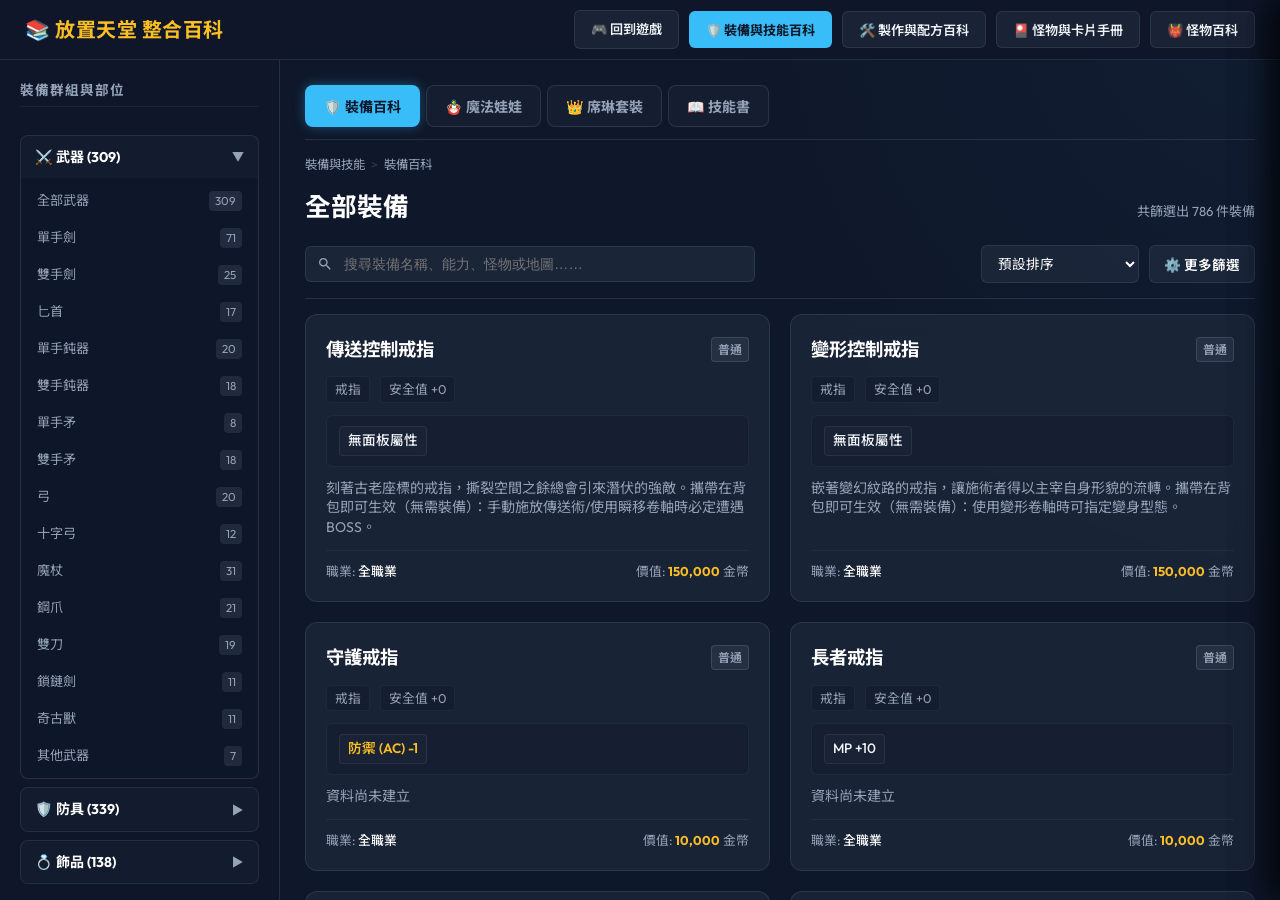
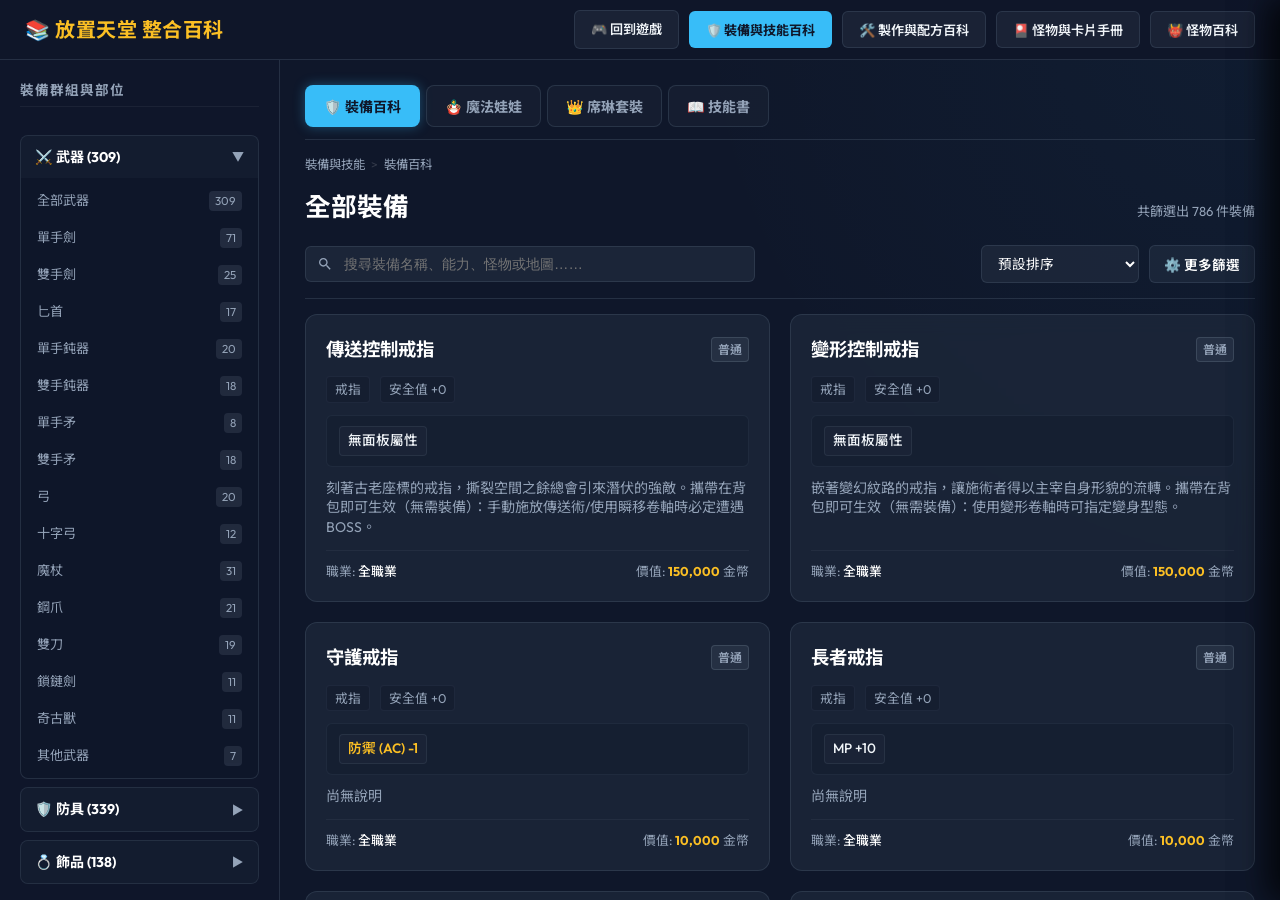
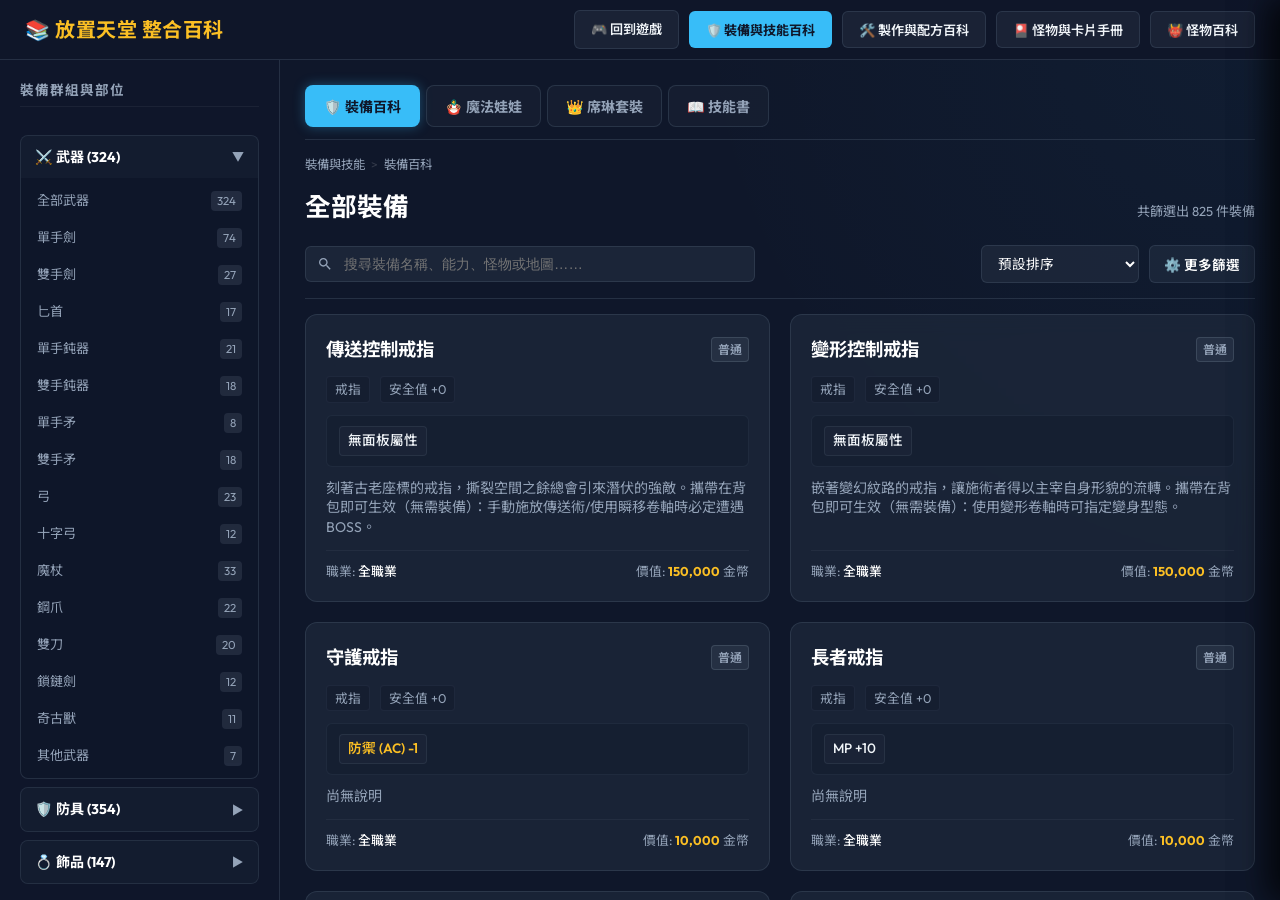
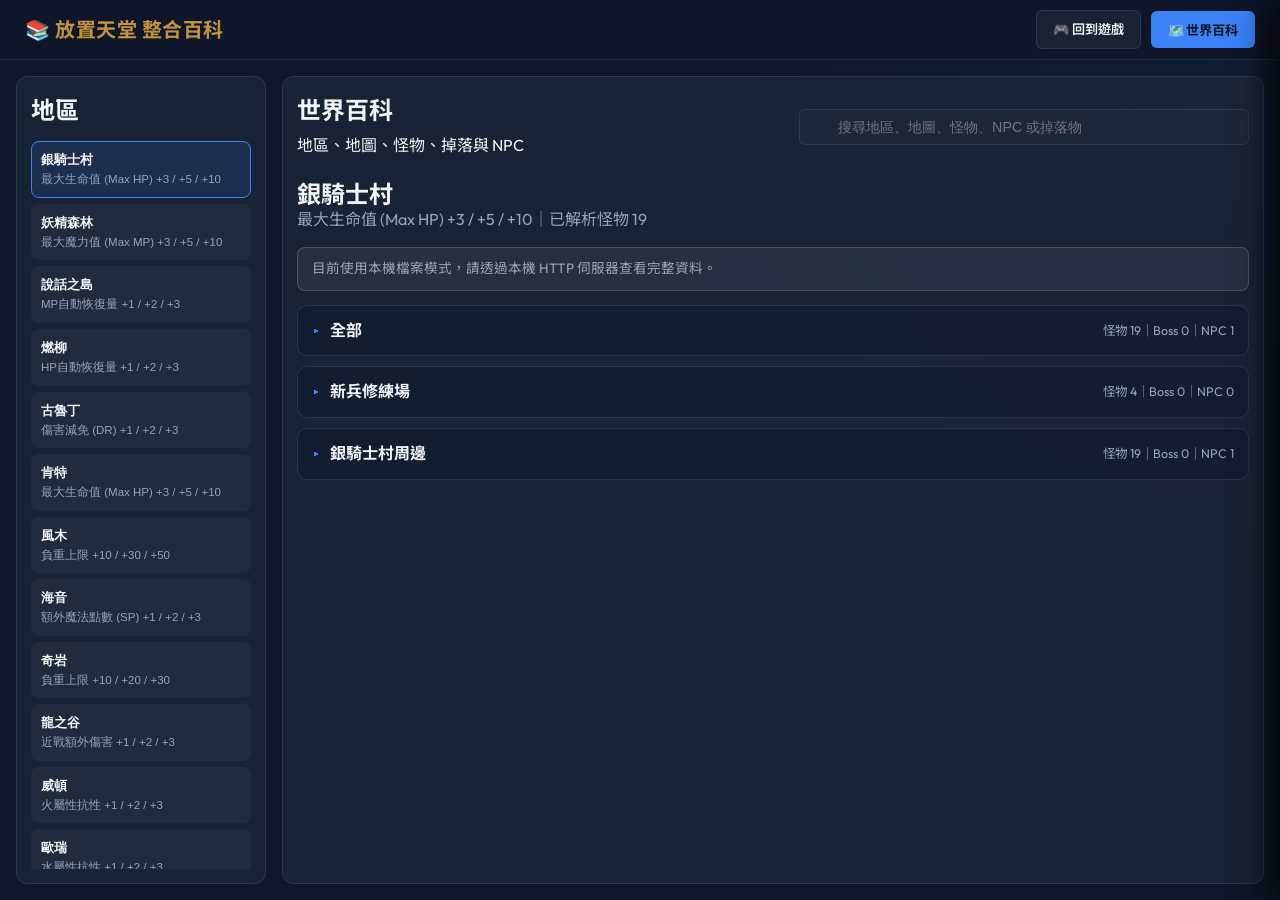
